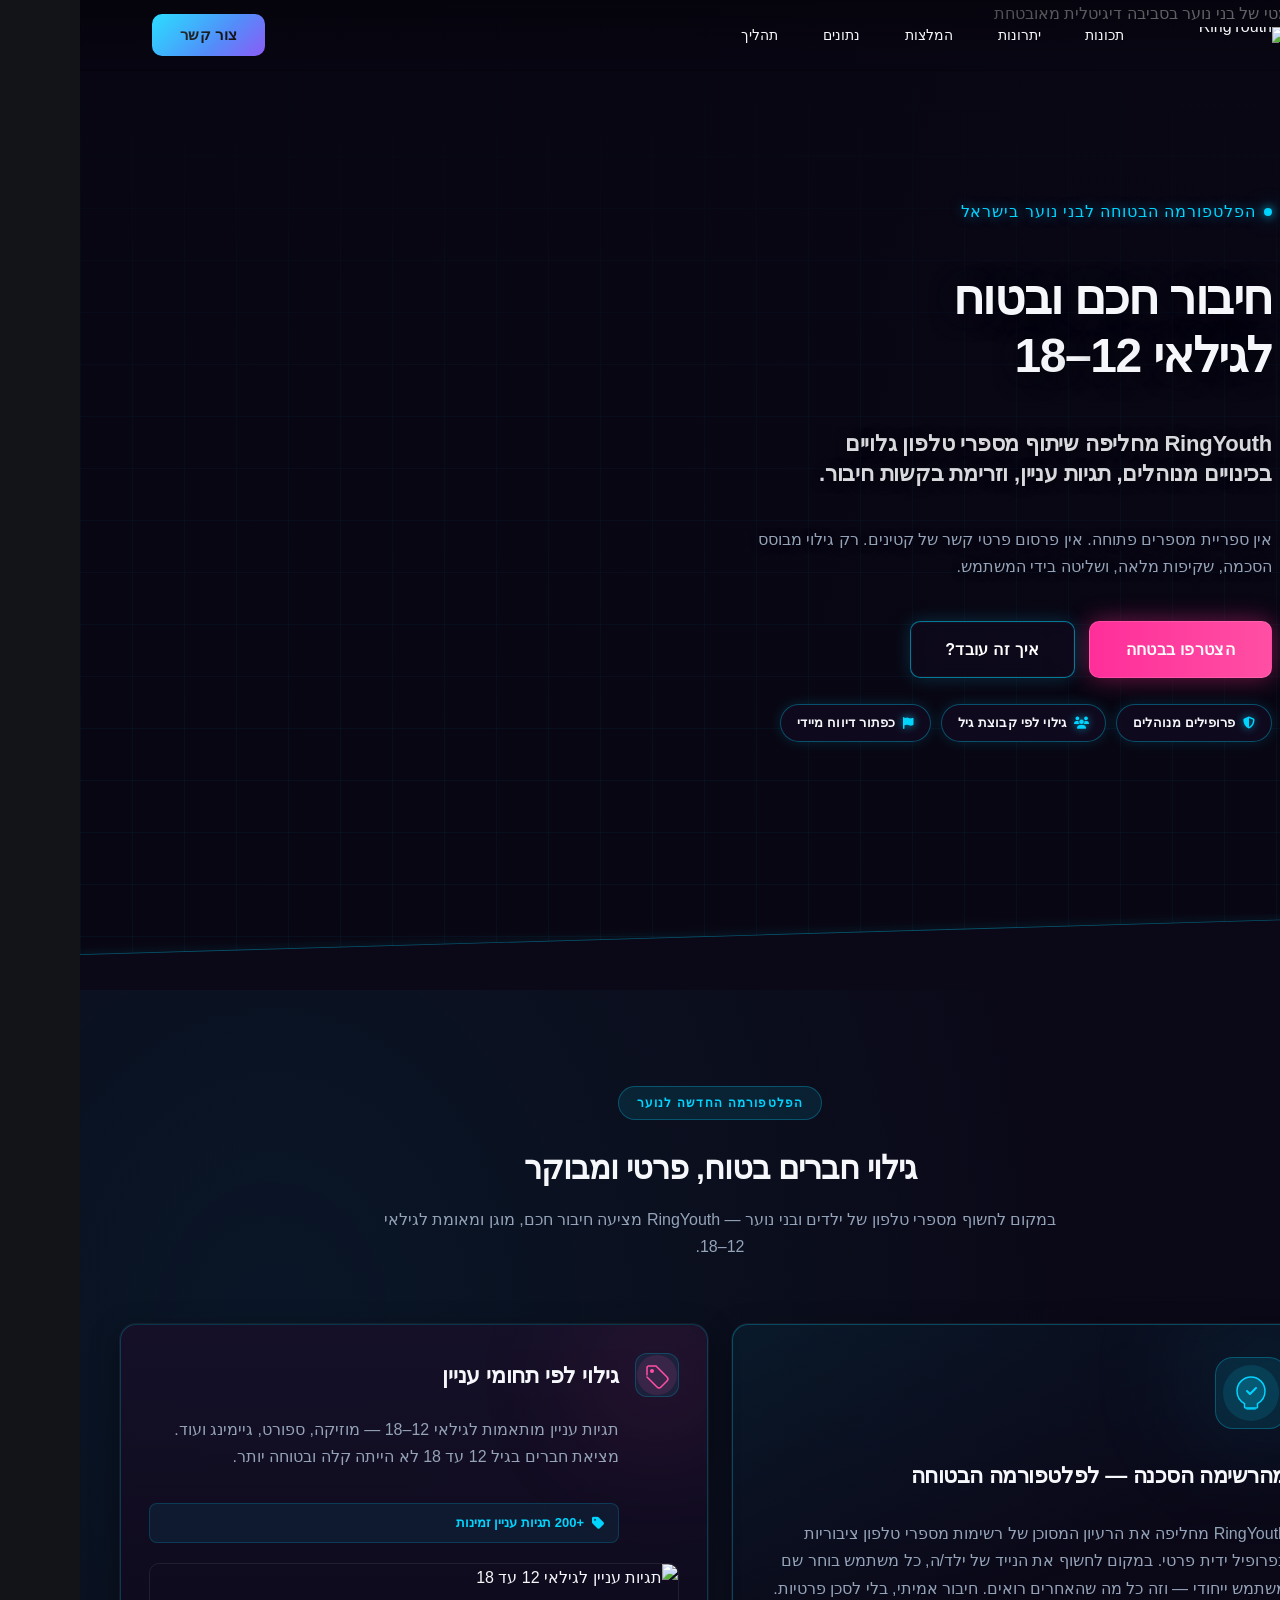
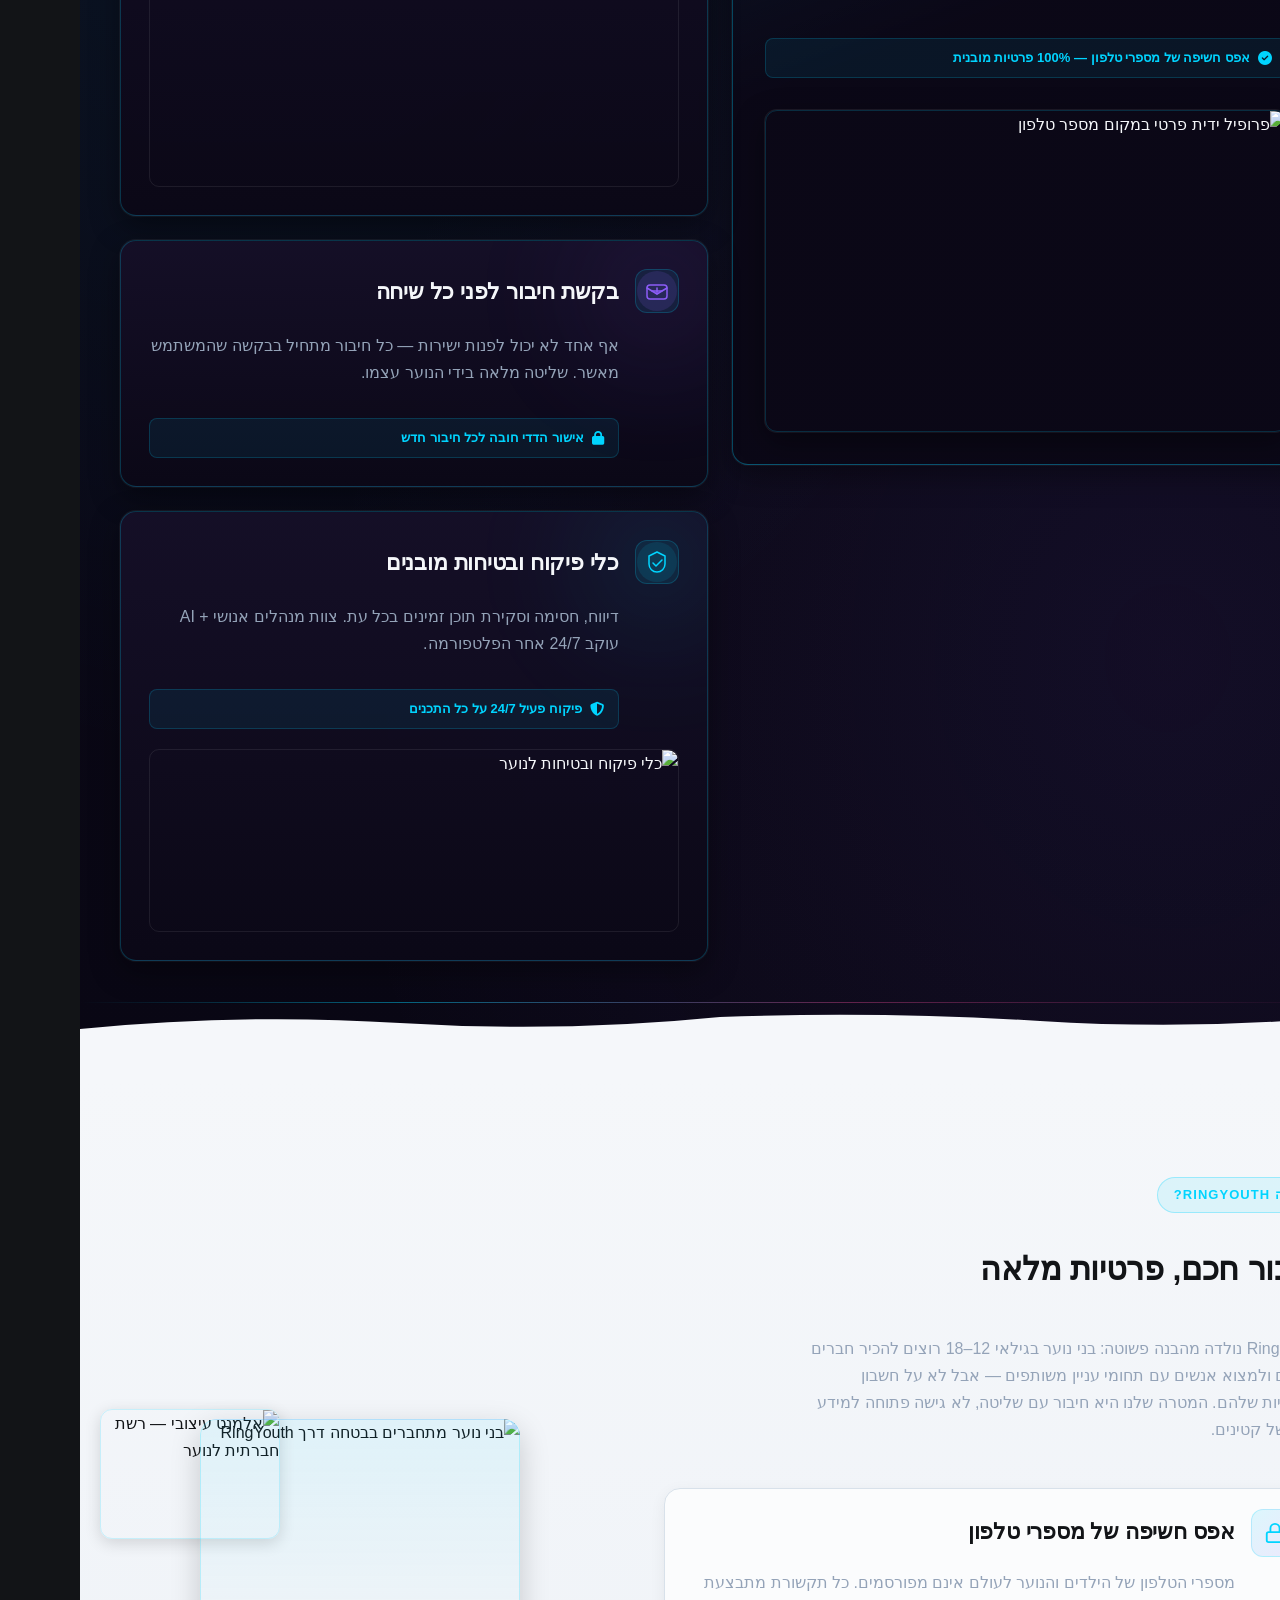
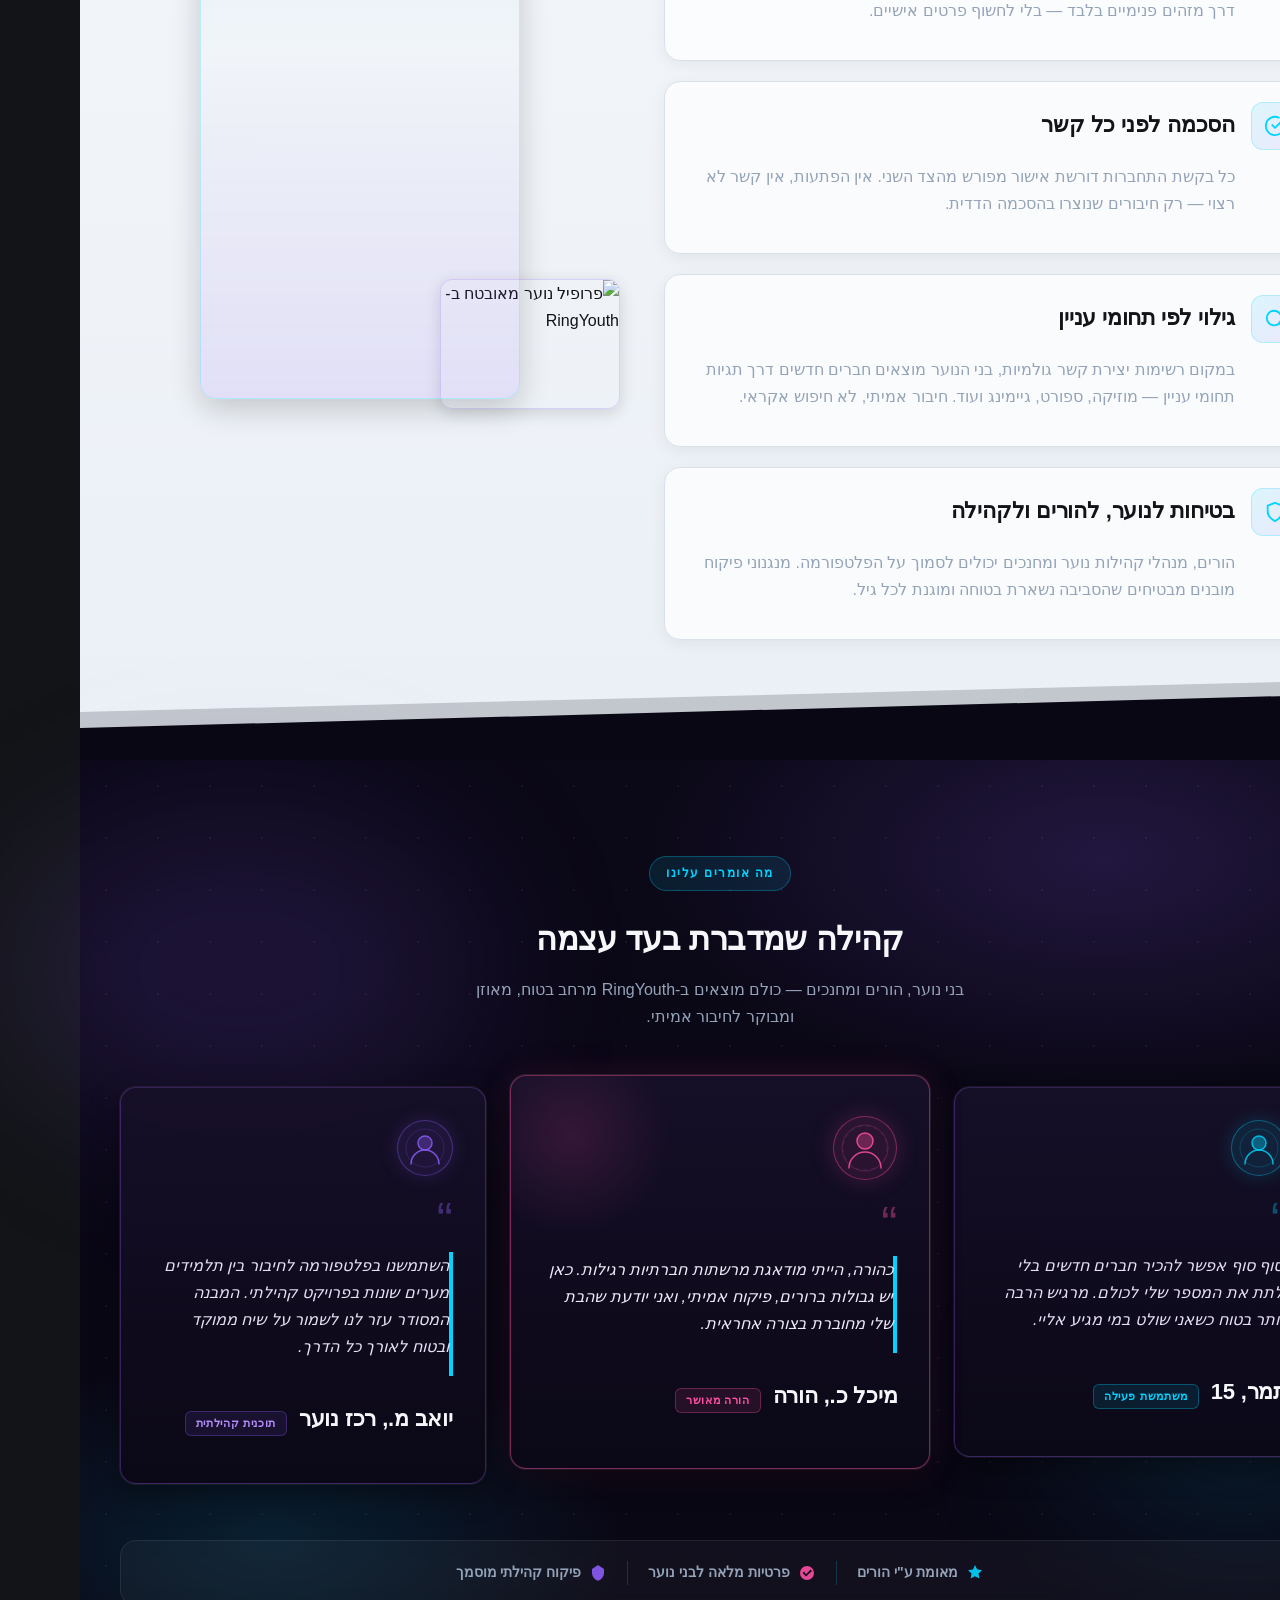
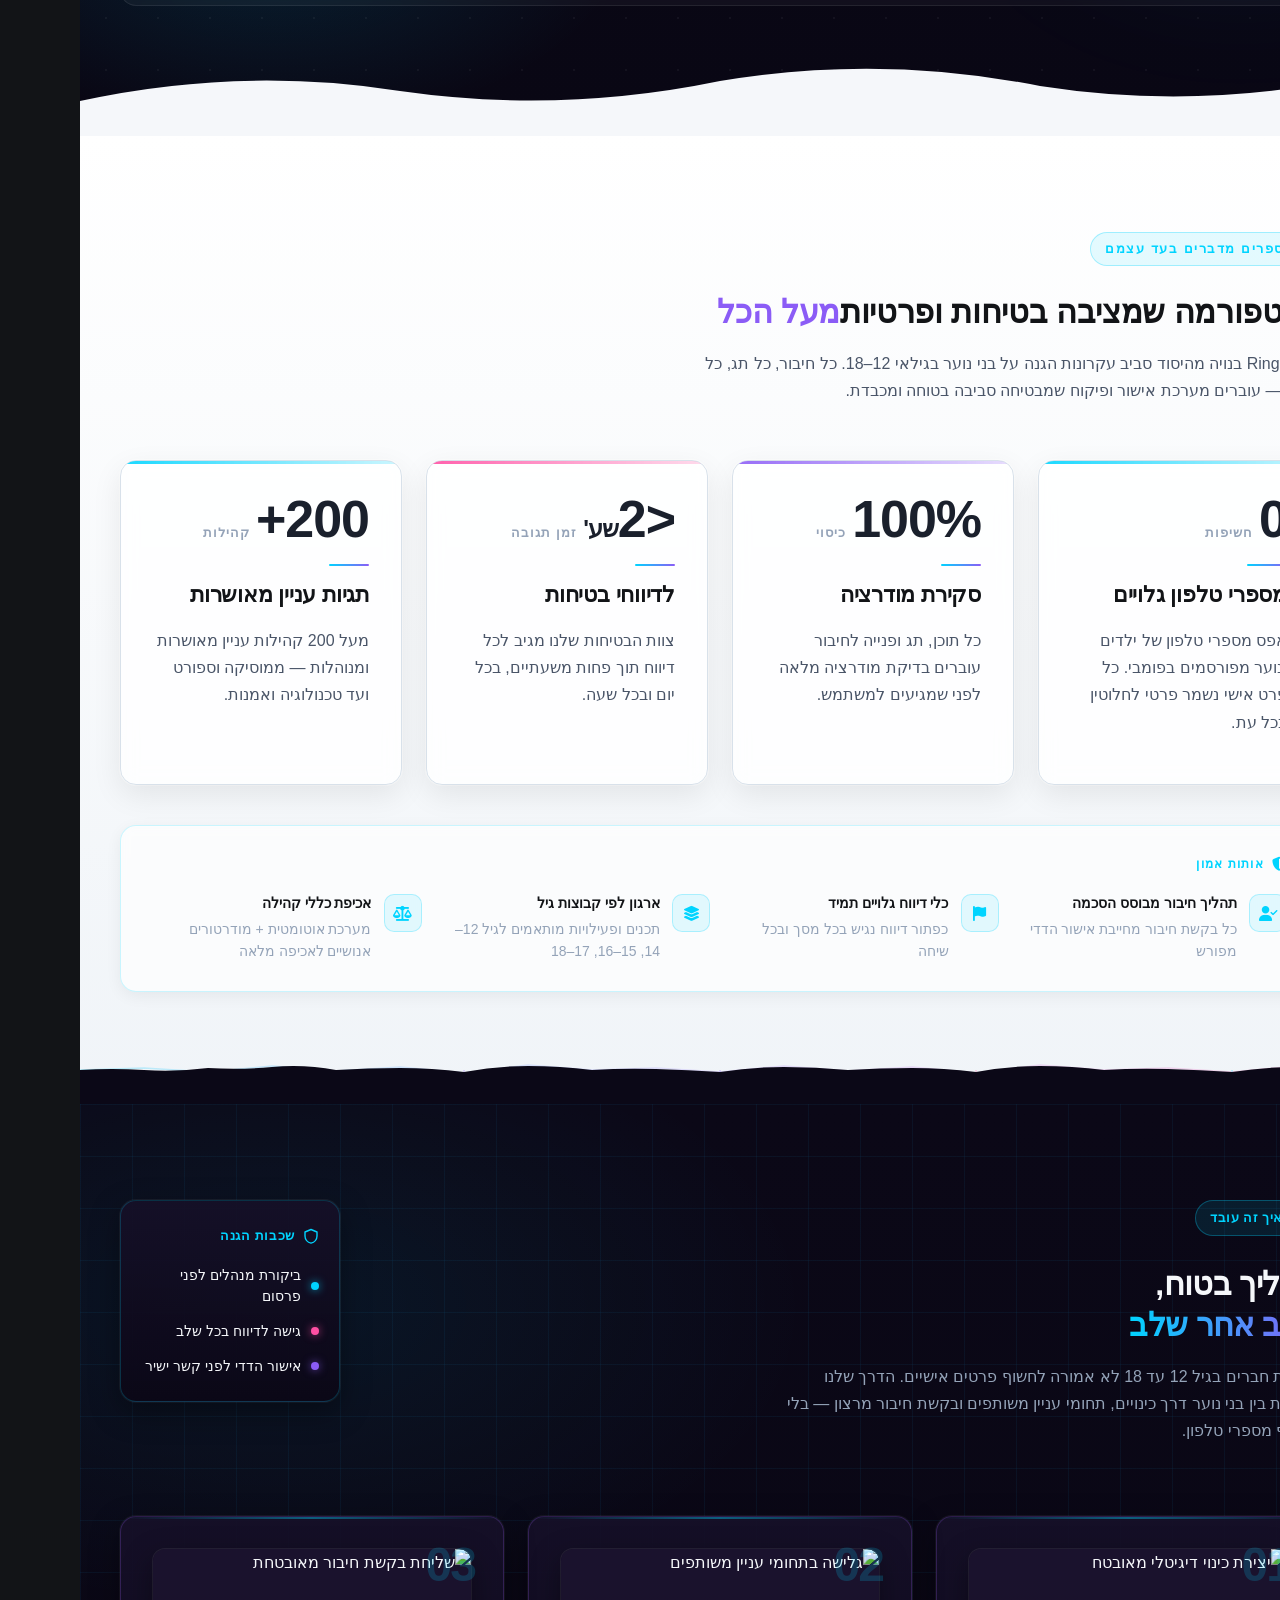
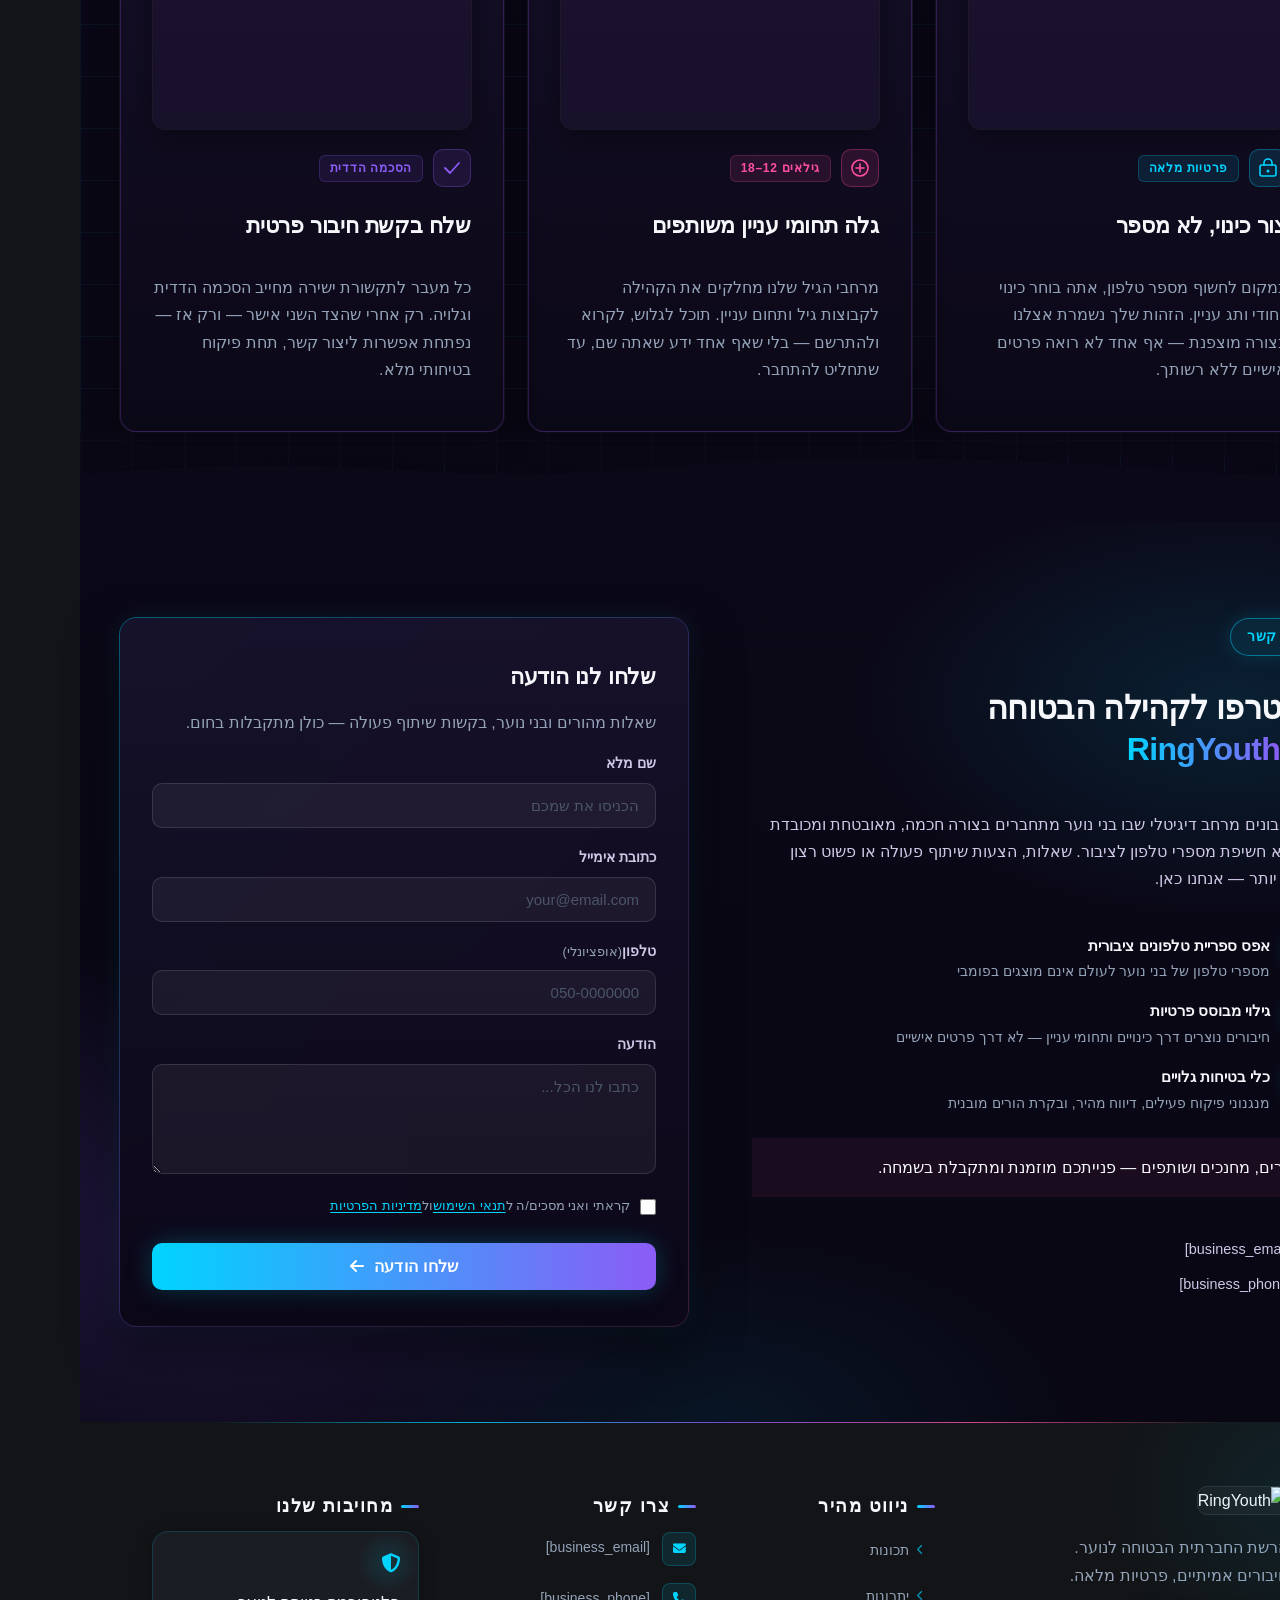
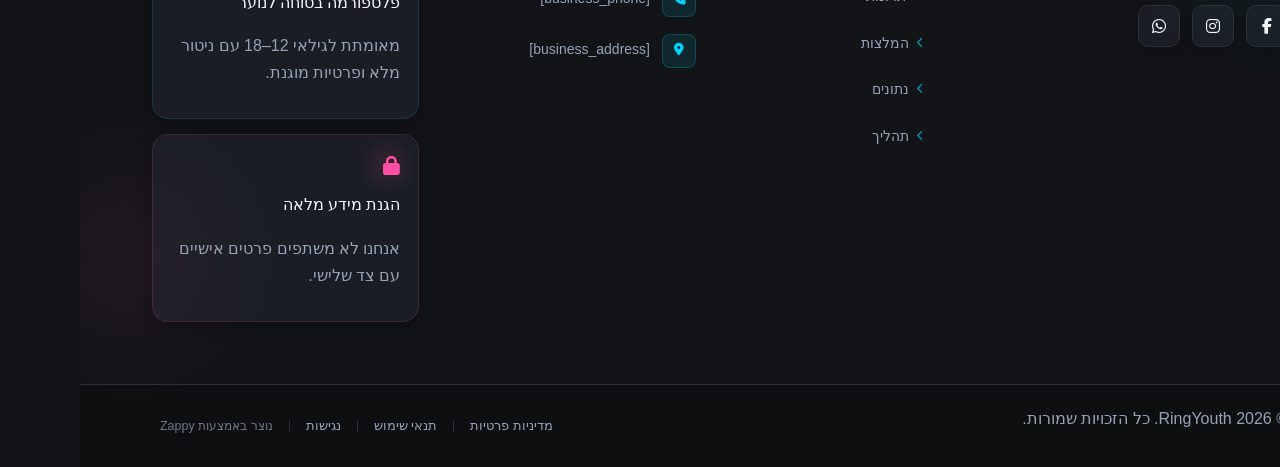
==== public/index.html @ 797d04e9 "Background sync: Progressive GitHub Sync" ====
<!doctype html><html dir="rtl" lang="he"><head><meta charset="UTF-8"><meta content="width=device-width,initial-scale=1" name="viewport"><meta content="index, follow" name="robots"><title>מספרי טלפון לבני נוער — RingYouth</title><meta content="A website intended to list or share phone numbers of children and teenagers aged 12-18. This type of service raises serious privacy and safety concerns regardin" name="description"><meta content="מספרי טלפון לבני נוער, מדריך טלפון לילדים ונוער ישראל, איך למצוא מספר טלפון של נוער, מציאת חברים בגיל 12 עד 18" name="keywords"><link href="/assets/favicon.ico" rel="icon" type="image/x-icon"><link href="/assets/favicon-16x16.png" rel="icon" type="image/png" sizes="16x16"><link href="/assets/favicon-32x32.png" rel="icon" type="image/png" sizes="32x32"><link href="/assets/favicon-48x48.png" rel="icon" type="image/png" sizes="48x48"><link href="/assets/favicon-192x192.png" rel="icon" type="image/png" sizes="192x192"><link href="/assets/favicon-512x512.png" rel="icon" type="image/png" sizes="512x512"><link href="/assets/apple-touch-icon.png" rel="apple-touch-icon"><script>!function(){"use strict";var t="dc1cea3d-219b-4611-b64d-7ca9a8ba3a64",e="https://api.zappy5.com/api/analytics/track",a=18e5,n=2592e6,o=!0,i=!0,r=!0;var s=function(){var e="zappy_visitor_"+t,a=null;try{if(a=localStorage.getItem(e)){var o=JSON.parse(a),i=Date.now();if(i-o.created<n)return o.lastSeen=i,localStorage.setItem(e,JSON.stringify(o)),o.id}}catch(t){console.warn("Zappy Analytics: LocalStorage not available")}var r="zv_"+Date.now()+"_"+Math.random().toString(36).substr(2,9);try{localStorage.setItem(e,JSON.stringify({id:r,created:Date.now(),lastSeen:Date.now()}))}catch(t){}return r}(),c=function(){var e="zappy_session_"+t,n=null;try{if(n=sessionStorage.getItem(e)){var o=JSON.parse(n),i=Date.now();if(i-o.timestamp<a)return o.timestamp=i,sessionStorage.setItem(e,JSON.stringify(o)),o.id}}catch(t){console.warn("Zappy Analytics: SessionStorage not available")}var r="zs_"+Date.now()+"_"+Math.random().toString(36).substr(2,9);try{sessionStorage.setItem(e,JSON.stringify({id:r,timestamp:Date.now()}))}catch(t){}return r}();function l(a,n){n=n||{};var o={website_id:t,event_type:a,page_path:window.location.pathname,referrer:document.referrer||"direct",visitor_id:s,session_id:c,metadata:n};if(navigator.sendBeacon){var i=new Blob([JSON.stringify(o)],{type:"application/json"});navigator.sendBeacon(e,i)}else fetch(e,{method:"POST",headers:{"Content-Type":"application/json"},body:JSON.stringify(o),keepalive:!0}).catch(function(t){console.warn("Zappy Analytics: Failed to track event",t)})}o&&l("pageview",{title:document.title,url:window.location.href}),i&&document.addEventListener("click",function(t){var e=t.target;if("BUTTON"===e.tagName||e.closest("button")){var a="BUTTON"===e.tagName?e:e.closest("button");l("click",{element:"button",text:a.textContent.trim().substring(0,100),id:a.id||null,class:a.className||null})}else if("A"===e.tagName||e.closest("a")){var n="A"===e.tagName?e:e.closest("a");l("navigation",{element:"link",text:n.textContent.trim().substring(0,100),href:n.href,external:n.hostname!==window.location.hostname})}},!0),r&&document.addEventListener("submit",function(t){var e=t.target;l("form_submit",{form_id:e.id||null,form_name:e.name||null,form_action:e.action||null,form_method:e.method||"GET"})},!0);var d=Date.now();window.addEventListener("beforeunload",function(){l("page_unload",{time_on_page:Math.floor((Date.now()-d)/1e3),page_path:window.location.pathname})}),window.zappyAnalytics={track:l,getVisitorId:function(){return s},getSessionId:function(){return c}}}()</script><meta content="מספרי טלפון לבני נוער — RingYouth" property="og:title"><meta content="A website intended to list or share phone numbers of children and teenagers aged 12-18. This type of service raises serious privacy and safety concerns regardin" property="og:description"><meta content="summary_large_image" name="twitter:card"><meta content="מספרי טלפון לבני נוער — RingYouth" name="twitter:title"><meta content="A website intended to list or share phone numbers of children and teenagers aged 12-18. This type of service raises serious privacy and safety concerns regardin" name="twitter:description"><meta content="website" property="og:type"><meta content="he_IL" property="og:locale"><link href="https://cdnjs.cloudflare.com/ajax/libs/font-awesome/6.4.0/css/all.min.css" rel="stylesheet"><link href="/assets/favicon.ico" rel="icon" type="image/x-icon"><link href="/assets/favicon-16x16.png" rel="icon" type="image/png" sizes="16x16"><link href="/assets/favicon-32x32.png" rel="icon" type="image/png" sizes="32x32"><link href="/assets/favicon-48x48.png" rel="icon" type="image/png" sizes="48x48"><link href="/assets/favicon-192x192.png" rel="icon" type="image/png" sizes="192x192"><link href="/assets/favicon-512x512.png" rel="icon" type="image/png" sizes="512x512"><link href="/assets/apple-touch-icon.png" rel="apple-touch-icon"><link href="https://cdn.jsdelivr.net/npm/vanilla-cookieconsent@3/dist/cookieconsent.css" rel="stylesheet"><script src="https://cdn.jsdelivr.net/npm/vanilla-cookieconsent@3/dist/cookieconsent.umd.js"></script><script src="https://cdn.jsdelivr.net/gh/mickidum/acc_toolbar/acctoolbar/acctoolbar.min.js"></script><link href="/styles.css" rel="stylesheet"><style id="zappy-dropdown-submenu-styles">#navMenu li:has(.sub-menu),.nav-menu li:has(.sub-menu),.navbar li:has(.sub-menu),nav li:has(.sub-menu){position:relative}#navMenu .sub-menu,.nav-menu .sub-menu,.navbar .sub-menu,nav .sub-menu{display:block!important;position:absolute!important;top:100%;left:0;min-width:220px;background:#fff;border-radius:8px;box-shadow:0 8px 25px rgba(0,0,0,.15);padding:8px 0;opacity:0;visibility:hidden;transform:translateY(10px);transition:all .3s ease;z-index:1000;list-style:none;pointer-events:none}#navMenu li:hover>.sub-menu,.nav-menu li:hover>.sub-menu,.navbar li:hover>.sub-menu,nav li:hover>.sub-menu{opacity:1!important;visibility:visible!important;transform:translateY(0)!important;pointer-events:auto!important}.sub-menu li{list-style:none;margin:0;padding:0}.sub-menu a{display:block!important;padding:10px 16px!important;color:var(--text-dark,#333)!important;font-weight:500;text-decoration:none;white-space:nowrap;transition:background-color .2s}.sub-menu .zappy-nav-child>a{padding-left:28px!important;font-size:.9em!important;opacity:.85!important}[dir=rtl] .sub-menu .zappy-nav-child>a,html[lang=ar] .sub-menu .zappy-nav-child>a,html[lang=he] .sub-menu .zappy-nav-child>a{padding-left:10px!important;padding-right:28px!important}.sub-menu .zappy-nav-parent>a{font-weight:600!important}.sub-menu a:hover{background-color:#f5f5f5}[dir=rtl] .nav-menu .sub-menu,[dir=rtl] .navbar .sub-menu,[dir=rtl] nav .sub-menu,html[lang=ar] .nav-menu .sub-menu,html[lang=ar] .navbar .sub-menu,html[lang=ar] nav .sub-menu,html[lang=he] .nav-menu .sub-menu,html[lang=he] .navbar .sub-menu,html[lang=he] nav .sub-menu{left:auto!important;right:0!important}.sub-menu:empty,.sub-menu:not(:has(li)):not(:has(> a)),.sub-menu:not(:has(li:not(.zappy-hidden-menu-item))):not(:has(> a)){display:none!important;opacity:0!important;visibility:hidden!important;pointer-events:none!important}li:has(.menu-group-title):hover>.sub-menu{opacity:1!important;visibility:visible!important;transform:translateY(0)!important;pointer-events:auto!important}#navMenu>li>.menu-group-title,.nav-menu>li>.menu-group-title{display:inline-block;padding:.5rem 1rem;cursor:default;user-select:none}@media (max-width:768px){#navMenu .sub-menu,.nav-menu .sub-menu,.navbar .sub-menu,nav .sub-menu{position:static!important;transform:none!important;box-shadow:none!important;background:0 0!important;max-height:0;overflow:hidden;opacity:0;visibility:hidden;transition:max-height .3s ease,opacity .3s ease;padding:0!important;border-radius:0!important}#navMenu .sub-menu.mobile-expanded,.nav-menu .sub-menu.mobile-expanded,.navbar .sub-menu.mobile-expanded{max-height:none!important;overflow-y:visible!important;opacity:1!important;visibility:visible!important;padding:8px 0 8px 16px!important}[dir=rtl] .sub-menu.mobile-expanded,html[lang=he] .sub-menu.mobile-expanded{padding:8px 16px 8px 0!important}#navMenu li:hover>.sub-menu,.nav-menu li:hover>.sub-menu,.navbar li:hover>.sub-menu,nav li:hover>.sub-menu{opacity:0;visibility:hidden;pointer-events:none}#navMenu li>.sub-menu.mobile-expanded,.nav-menu li>.sub-menu.mobile-expanded,.navbar li>.sub-menu.mobile-expanded,nav li>.sub-menu.mobile-expanded{opacity:1!important;visibility:visible!important;pointer-events:auto!important}#navMenu li:has(.sub-menu),.nav-menu li:has(.sub-menu),.navbar li:has(.sub-menu),nav li:has(.sub-menu){display:flex!important;flex-wrap:wrap!important;align-items:center!important;position:relative!important;min-height:44px!important}#navMenu li:has(.sub-menu)>a,.nav-menu li:has(.sub-menu)>a,.navbar li:has(.sub-menu)>a,nav li:has(.sub-menu)>a{flex:1!important;min-width:0!important}#navMenu li:has(.sub-menu)>.menu-group-title,.nav-menu li:has(.sub-menu)>.menu-group-title,.navbar li:has(.sub-menu)>.menu-group-title,nav li:has(.sub-menu)>.menu-group-title{flex:1!important;min-width:0!important;padding:0!important;line-height:inherit!important}#navMenu li:has(.sub-menu)>.sub-menu,.nav-menu li:has(.sub-menu)>.sub-menu,.navbar li:has(.sub-menu)>.sub-menu,nav li:has(.sub-menu)>.sub-menu{flex-basis:100%!important;width:100%!important}#navMenu li:has(.sub-menu)>a [class*=arrow],#navMenu li:has(.sub-menu)>a [class*=chevron],.nav-menu li:has(.sub-menu)>a .fa-angle-down,.nav-menu li:has(.sub-menu)>a .fa-chevron-down,.nav-menu li:has(.sub-menu)>a [class*=arrow],.nav-menu li:has(.sub-menu)>a [class*=chevron],nav li:has(.sub-menu)>a [class*=arrow],nav li:has(.sub-menu)>a [class*=chevron]{display:none!important;visibility:hidden!important}.mobile-submenu-toggle{display:flex!important;align-items:center!important;justify-content:center!important;width:44px!important;height:auto!important;background:0 0!important;border:none!important;cursor:pointer!important;color:var(--text-light)!important;position:static!important;flex-shrink:0!important;align-self:stretch!important;z-index:2!important;padding:0!important;margin:0!important}.mobile-submenu-toggle::after{content:''!important;width:0!important;height:0!important;border-left:6px solid transparent!important;border-right:6px solid transparent!important;border-top:7px solid currentColor!important;transition:transform .3s ease!important}.mobile-submenu-toggle.expanded::after{transform:rotate(180deg)!important}.sub-menu a{padding:10px 0!important;display:block!important;color:var(--text-light)!important;white-space:normal!important}.sub-menu .zappy-nav-child>a{padding-left:28px!important;font-size:.9em!important;opacity:.85!important}[dir=rtl] .sub-menu .zappy-nav-child>a,html[lang=ar] .sub-menu .zappy-nav-child>a,html[lang=he] .sub-menu .zappy-nav-child>a{padding-left:0!important;padding-right:28px!important}.sub-menu .zappy-nav-parent>a{font-weight:600!important}#navMenu.active,.nav-menu.active{max-width:100vw!important;overflow-x:hidden!important;box-sizing:border-box!important}.navbar .sub-menu li a,.zappy-products-dropdown .sub-menu a,nav.navbar .sub-menu li a{color:var(--text-light)!important}}@media (min-width:769px){.mobile-submenu-toggle{display:none!important}}</style><style id="mobile-lang-menu-deployed-css">@media (max-width:768px){.lang-switcher,.nav-container .lang-switcher,.nav-cta-container .lang-switcher,.nav-ecommerce-icons .lang-switcher,.nav-icons-left .lang-switcher,.navbar .lang-switcher,.navbar .nav-cta-container .lang-switcher{display:none!important}.mobile-lang-menu{width:100%;border-top:1px solid rgba(128,128,128,.2);padding:8px 0 0 0;margin-top:8px}.mobile-lang-toggle{display:flex!important;align-items:center;justify-content:space-between;width:100%;padding:12px 16px;background:0 0;border:none;cursor:pointer;font-size:15px;color:inherit;font-family:inherit}.mobile-lang-toggle::after{content:'';display:inline-block;width:8px;height:8px;border-right:2px solid currentColor;border-bottom:2px solid currentColor;transform:rotate(45deg);transition:transform .3s ease;margin-left:8px}.mobile-lang-toggle.expanded::after{transform:rotate(-135deg)}.mobile-lang-options{max-height:0;overflow:hidden;transition:max-height .3s ease}.mobile-lang-options.expanded{max-height:300px}.mobile-lang-option{display:flex!important;align-items:center;gap:10px;padding:10px 24px;text-decoration:none;color:inherit;font-size:14px;font-family:inherit}.mobile-lang-option:hover{background:rgba(128,128,128,.1)}.mobile-lang-option.active{font-weight:600;opacity:.7;pointer-events:none}.mobile-lang-option img{width:20px;height:20px;border-radius:50%}}@media (min-width:769px){.mobile-lang-menu{display:none!important}}</style><style id="zappy-widget-visibility">#mic-access-tool-box,#mic-access-tool-general-button,#mic-init-access-tool #mic-access-tool-box,#mic-init-access-tool #mic-access-tool-general-button,#mic-init-access-tool .mic-access-tool-general-button,._access-icon,._access-menu,.mic-access-tool-box,.mic-access-tool-general-button,div[id*=mic-access-tool-box]{display:none!important;visibility:hidden!important;opacity:0!important;pointer-events:none!important}</style></head><body><nav class="navbar" dir="rtl"><button class="mobile-toggle" aria-label="Menu" id="mobileToggle"><svg viewBox="0 0 24 24" fill="none" height="24" width="24" class="hamburger-icon"><path d="M3 12h18M3 6h18M3 18h18" stroke="currentColor" stroke-width="2" stroke-linecap="round"></path></svg><svg viewBox="0 0 24 24" fill="none" height="24" width="24" class="close-icon" style="display:none"><path d="M18 6L6 18M6 6l12 12" stroke="currentColor" stroke-width="2" stroke-linecap="round"></path></svg></button><button class="phone-header-btn" aria-label="Call" data-phone=""><svg viewBox="0 0 24 24" fill="currentColor" height="20" width="20"><path d="M22 16.92v3a2 2 0 0 1-2.18 2 19.79 19.79 0 0 1-8.63-3.07 19.5 19.5 0 0 1-6-6 19.79 19.79 0 0 1-3.07-8.67A2 2 0 0 1 4.11 2h3a2 2 0 0 1 2 1.72 12.84 12.84 0 0 0 .7 2.81 2 2 0 0 1-.45 2.11L8.09 9.91a16 16 0 0 0 6 6l1.27-1.27a2 2 0 0 1 2.11-.45 12.84 12.84 0 0 0 2.81.7A2 2 0 0 1 22 16.92z"></path></svg></button><div class="nav-container"><div class="nav-right-group"><div class="nav-brand"><a href="/" class="logo-link"><img alt="RingYouth" src="/assets/business-logo.webp" class="logo"></a></div><ul class="nav-menu" id="navMenu"><li><a href="#features">תכונות</a></li><li><a href="#benefits">יתרונות</a></li><li><a href="#testimonials">המלצות</a></li><li><a href="#stats">נתונים</a></li><li><a href="#process">תהליך</a></li></ul></div><div class="nav-cta-container"><a href="#contact" class="nav-cta-btn">צור קשר</a></div></div></nav><script>window.addEventListener("load",function(){const e=document.querySelector(".navbar, nav, header");if(!e)return void console.log("[Navbar] Navbar element not found");let t=document.getElementById("mobileToggle")||document.querySelector(".mobile-toggle")||document.querySelector(".hamburger")||document.querySelector(".hamburger-menu")||document.querySelector(".menu-toggle")||document.querySelector(".burger-menu")||document.querySelector('[aria-label="Menu"]')||document.querySelector('[aria-label="תפריט"]');const o=document.querySelector(".phone-header-btn"),n=window.getComputedStyle(e);let r=n.backgroundColor;if(console.log("[Navbar] Initial navbar background:",r),"transparent"===r||"rgba(0, 0, 0, 0)"===r||r.startsWith("rgba")&&r.includes(", 0)")){const e=n.backgroundImage;if(e&&"none"!==e)console.log("[Navbar] Navbar has background image/gradient, using dark text"),r="rgb(240, 240, 240)";else{const e=window.getComputedStyle(document.body).backgroundColor;console.log("[Navbar] Navbar transparent, using body background:",e),r=e}}const i=r.match(/\d+/g);if(i&&i.length>=3){const e=(.299*parseInt(i[0])+.587*parseInt(i[1])+.114*parseInt(i[2]))/255;console.log("[Navbar] Mobile button colors preserved from Claude CSS (luminance:",e.toFixed(2)+")");const n=document.createElement("style");n.id="zappy-mobile-nav-fix";document.documentElement.lang;document.documentElement.dir,n.textContent='\n        /* Hide mobile buttons on desktop, show only on mobile */\n        @media (min-width: 769px) {\n          .mobile-toggle,\n          .phone-header-btn {\n            display: none !important;\n          }\n        }\n        \n        /* Show and position mobile buttons correctly on mobile */\n        @media (max-width: 768px) {\n          .mobile-toggle,\n          .phone-header-btn {\n            position: absolute !important;\n            top: 50% !important;\n            transform: translateY(-50%) !important;\n            z-index: 1001 !important;\n            display: flex !important;\n            align-items: center !important;\n            justify-content: center !important;\n            width: 36px !important;\n            height: 36px !important;\n            border-radius: 50% !important;\n            border: none !important;\n            cursor: pointer !important;\n            padding: 6px !important;\n            background: none !important;\n            color: var(--nav-text, var(--text-light)) !important;\n          }\n          \n          /* LTR positioning (default): hamburger LEFT, phone RIGHT */\n          html:not([dir="rtl"]):not([lang="he"]):not([lang="ar"]) .mobile-toggle,\n          html[dir="ltr"] .mobile-toggle {\n            left: 12px !important;\n            right: auto !important;\n          }\n          html:not([dir="rtl"]):not([lang="he"]):not([lang="ar"]) .phone-header-btn,\n          html[dir="ltr"] .phone-header-btn {\n            right: 12px !important;\n            left: auto !important;\n          }\n          \n          /* RTL positioning: hamburger RIGHT, phone LEFT */\n          html[dir="rtl"] .mobile-toggle,\n          html[lang="he"] .mobile-toggle,\n          html[lang="ar"] .mobile-toggle {\n            right: 12px !important;\n            left: auto !important;\n          }\n          html[dir="rtl"] .phone-header-btn,\n          html[lang="he"] .phone-header-btn,\n          html[lang="ar"] .phone-header-btn {\n            left: 12px !important;\n            right: auto !important;\n          }\n          \n          /* CRITICAL: Ensure nav-container has min-height on mobile */\n          /* All children are positioned absolutely/fixed on mobile, so height:auto collapses to 0 */\n          .nav-container {\n            min-height: 70px !important;\n            position: relative !important;\n          }\n          \n          /* Ensure SVG icons are properly sized and inherit color */\n          .mobile-toggle svg,\n          .phone-header-btn svg {\n            width: 24px !important;\n            height: 24px !important;\n            /* Don\'t force display - let JavaScript control hamburger/close toggle */\n          }\n          \n          /* Reset nav-cta-container on mobile - remove desktop box-shadow/padding */\n          /* that creates a visible ghost box when CTA button is hidden */\n          .nav-cta-container {\n            box-shadow: none !important;\n            padding: 0 !important;\n          }\n          \n          /* Hide nav-cta-container entirely on mobile when there\'s no lang-switcher */\n          /* (only the CTA button is inside, and it\'s hidden on mobile) */\n          .nav-cta-container:not(:has(.lang-switcher)) {\n            display: none !important;\n          }\n          \n          /* CRITICAL: Prevent hero image fade gradient from bleeding over headline text */\n          /* The .image-fade-gradient has bottom: -30px (extends below parent) */\n          /* On mobile stacked layout, this overlaps the h1 text below the image */\n          .hero-image-column {\n            overflow: hidden !important;\n          }\n          .image-fade-gradient {\n            bottom: 0 !important;\n          }\n          \n          /* Hide desktop language switcher on mobile - hamburger menu handles it */\n          /* High specificity to override stored CSS */\n          .lang-switcher,\n          .nav-cta-container .lang-switcher,\n          .nav-container .lang-switcher,\n          .navbar .lang-switcher,\n          .navbar .nav-cta-container .lang-switcher {\n            display: none !important;\n          }\n        }\n      ';const r=document.getElementById("zappy-mobile-nav-fix");r&&r.remove(),document.head.appendChild(n),console.log("[Navbar] Critical CSS injected for mobile nav positioning");const l=window.innerWidth<=768;if(t){const e=t.querySelector(".hamburger-icon"),o=t.querySelector(".close-icon");e&&(e.style.setProperty("width","24px","important"),e.style.setProperty("height","24px","important"),e.style.setProperty("display","block","important")),o&&(o.style.setProperty("width","24px","important"),o.style.setProperty("height","24px","important"),o.style.setProperty("display","none","important")),l?(t.style.setProperty("position","absolute","important"),t.style.setProperty("top","50%","important"),t.style.setProperty("transform","translateY(-50%)","important"),t.style.setProperty("z-index","1001","important"),t.style.removeProperty("left"),t.style.removeProperty("right"),console.log("[Navbar] Mobile toggle positioning applied (mobile viewport)")):(t.style.removeProperty("position"),t.style.removeProperty("top"),t.style.removeProperty("transform"),t.style.removeProperty("z-index"),t.style.removeProperty("left"),t.style.removeProperty("right"),console.log("[Navbar] Desktop viewport - cleared mobile toggle inline positioning"))}if(o){const e=o.querySelector("svg");e&&(e.style.width="24px",e.style.height="24px",e.setAttribute("width","24"),e.setAttribute("height","24")),l?(o.style.setProperty("position","absolute","important"),o.style.setProperty("top","50%","important"),o.style.setProperty("transform","translateY(-50%)","important"),o.style.setProperty("z-index","1001","important"),o.style.removeProperty("left"),o.style.removeProperty("right"),console.log("[Navbar] Phone button positioning applied (mobile viewport)")):(o.style.removeProperty("position"),o.style.removeProperty("top"),o.style.removeProperty("transform"),o.style.removeProperty("z-index"),o.style.removeProperty("left"),o.style.removeProperty("right"),console.log("[Navbar] Desktop viewport - cleared phone button inline positioning"))}}else console.log("[Navbar] Could not parse background color:",r);t=document.getElementById("mobileToggle")||document.querySelector(".mobile-toggle")||document.querySelector(".hamburger")||document.querySelector(".hamburger-menu")||document.querySelector(".menu-toggle")||document.querySelector(".burger-menu")||document.querySelector('[aria-label="Menu"]')||document.querySelector('[aria-label="תפריט"]');const l=document.getElementById("navMenu")||document.querySelector(".nav-menu")||document.querySelector(".nav-links")||document.querySelector("nav ul:not(.submenu)");if(!t||!l)return void console.log("[Navbar] Mobile toggle or menu not found:",{toggle:!!t,menu:!!l});l.id||(l.id="navMenu"),console.log("[Navbar] Initializing mobile menu...");const a=t.cloneNode(!0);t.parentNode.replaceChild(a,t),a.addEventListener("click",function(e){e.preventDefault(),e.stopPropagation();const t=this.querySelector(".hamburger-icon"),o=this.querySelector(".close-icon");l.classList.contains("active")?(l.classList.remove("active"),t&&t.style.setProperty("display","block","important"),o&&o.style.setProperty("display","none","important"),document.body.style.overflow="",console.log("[Navbar] Menu closed")):(l.classList.add("active"),t&&t.style.setProperty("display","none","important"),o&&o.style.setProperty("display","block","important"),document.body.style.overflow="hidden",console.log("[Navbar] Menu opened"))}),l.querySelectorAll("a").forEach(function(e){e.addEventListener("click",function(){if("#"===this.getAttribute("href"))return;const e=a.querySelector(".hamburger-icon"),t=a.querySelector(".close-icon");l.classList.remove("active"),e&&e.style.setProperty("display","block","important"),t&&t.style.setProperty("display","none","important"),document.body.style.overflow="",console.log("[Navbar] Menu closed (link clicked)")})});var s=l.querySelectorAll(".dropdown-toggle");s.forEach(function(e){e.addEventListener("click",function(e){e.preventDefault(),e.stopPropagation();var t=this.closest(".nav-dropdown");t&&(t.parentNode.querySelectorAll(".nav-dropdown.open").forEach(function(e){e!==t&&e.classList.remove("open")}),t.classList.toggle("open"),console.log("[Navbar] Dropdown toggled:",t.classList.contains("open")?"open":"closed"))})}),document.addEventListener("click",function(e){e.target.closest(".nav-dropdown")||document.querySelectorAll(".nav-dropdown.open").forEach(function(e){e.classList.remove("open")})}),console.log("[Navbar] Dropdown handlers initialized for "+s.length+" dropdowns"),o&&o.addEventListener("click",function(){const e=document.querySelectorAll('a[href^="tel:"]'),t=e.length>0?e[0].getAttribute("href").replace("tel:",""):"[business_phone]";window.location.href="tel:"+t,console.log("[Navbar] Phone button clicked")}),console.log("[Navbar] Mobile menu initialized successfully");const p=function(){const e=document.querySelector(".whatsapp-float");e&&(window.innerWidth>=769?(e.style.setProperty("display","none","important"),e.style.setProperty("visibility","hidden","important"),e.style.setProperty("opacity","0","important"),e.style.setProperty("pointer-events","none","important"),console.log("[WhatsApp] Button hidden on desktop")):(e.style.removeProperty("display"),e.style.removeProperty("visibility"),e.style.removeProperty("opacity"),e.style.removeProperty("pointer-events"),console.log("[WhatsApp] Button visible on mobile")))};let c;p(),window.addEventListener("resize",function(){clearTimeout(c),c=setTimeout(p,100)})})</script><main><section class="index-hero-section" data-layout-spec="בית-hero" dir="rtl" data-hero-type="fullscreen-scrim"><div class="index-hero-bg-wrapper"><img alt="רקע קינמטי של בני נוער בסביבה דיגיטלית מאובטחת" src="/assets/site-index-hero-image-1.webp" data-context="Cinematic dark-tech hero background for a youth social network app. Abstract silhouettes of teenagers aged 12-18 are embedded in a deep graphite near-black atmosphere. Electric cyan (#00D4FF) and hot pink (#FF4FA3) neon glow accents radiate from behind the silhouettes. Subtle neon grid lines run across the background. Blurred gradient atmosphere with purple-to-dark transitions. Premium, safe, futuristic mood. No faces visible — only stylized glowing outlines and shapes. 16:9 cinematic wide format." data-placeholder="index-hero-image-1" height="810" width="1440" class="index-hero-bg-img" data-hero-bg="true"></div><div class="index-hero-scrim" aria-hidden="true"></div><div class="index-hero-grid-overlay" aria-hidden="true"></div><div class="index-hero-content-wrapper"><div class="index-hero-content"><p class="index-hero-trust-line"><span class="index-hero-trust-dot" aria-hidden="true"></span>הפלטפורמה הבטוחה לבני נוער בישראל</p><h1 class="index-hero-h1">חיבור חכם ובטוח<br>לגילאי 12–18</h1><h3 class="index-hero-h3">RingYouth מחליפה שיתוף מספרי טלפון גלויים<br class="index-hero-br-desktop">בכינויים מנוהלים, תגיות עניין, וזרימת בקשות חיבור.</h3><p class="index-hero-body">אין ספריית מספרים פתוחה. אין פרסום פרטי קשר של קטינים. רק גילוי מבוסס הסכמה, שקיפות מלאה, ושליטה בידי המשתמש.</p><div class="index-hero-cta-row"><a href="/join" class="index-hero-btn-primary">הצטרפו בבטחה</a><a href="/how-it-works" class="index-hero-btn-secondary">איך זה עובד?</a></div><div class="index-hero-badges-row"><span class="index-hero-badge"><i class="fa-solid fa-shield-halved" aria-hidden="true"></i>פרופילים מנוהלים</span><span class="index-hero-badge"><i class="fa-solid fa-users" aria-hidden="true"></i>גילוי לפי קבוצת גיל</span><span class="index-hero-badge"><i class="fa-solid fa-flag" aria-hidden="true"></i>כפתור דיווח מיידי</span></div></div></div><div class="index-hero-divider-wrapper"><svg viewBox="0 0 1440 90" xmlns="http://www.w3.org/2000/svg" aria-hidden="true" data-no-icon-edit="true" preserveAspectRatio="none"><defs><filter id="index-hero-glow"><feGaussianBlur result="blur" stdDeviation="4"></feGaussianBlur><feComposite in="SourceGraphic" in2="blur" operator="over"></feComposite></filter></defs><line stroke="rgba(0,212,255,0.35)" stroke-width="1.5" x1="0" x2="1440" y1="55" y2="18" filter="url(#index-hero-glow)"></line><path d="M0,90 L0,55 L1440,18 L1440,90 Z" fill="#0B0817"></path></svg></div></section><section class="index-features-section" data-layout-spec="בית-features" dir="rtl"><div class="index-features-container"><div class="index-features-intro"><span class="index-features-eyebrow">הפלטפורמה החדשה לנוער</span><h2 class="index-features-heading">גילוי חברים בטוח, פרטי ומבוקר</h2><p class="index-features-subtext">במקום לחשוף מספרי טלפון של ילדים ובני נוער — RingYouth מציעה חיבור חכם, מוגן ומאומת לגילאי 12–18.</p></div><div class="index-features-grid"><article class="index-feature-card index-feature-card--hero"><div class="index-feature-card-glow index-feature-card-glow--cyan"></div><div class="index-feature-card-inner"><div class="index-feature-icon-wrap index-feature-icon-wrap--large"><svg viewBox="0 0 56 56" fill="none" height="56" width="56" data-element-type="icon" data-icon-type="svg" xmlns="http://www.w3.org/2000/svg" aria-hidden="true"><circle cx="28" cy="28" r="28" fill="rgba(0,212,255,0.12)"></circle><path d="M28 12C20.268 12 14 18.268 14 26C14 31.418 17.02 36.12 21.5 38.64V42C21.5 42.552 21.948 43 22.5 43H33.5C34.052 43 34.5 42.552 34.5 42V38.64C38.98 36.12 42 31.418 42 26C42 18.268 35.732 12 28 12Z" fill="rgba(0,212,255,0.18)" stroke="#00D4FF" stroke-width="1.5"></path><path d="M24 26L27 29L33 23" stroke="#00D4FF" stroke-width="2" stroke-linecap="round" stroke-linejoin="round"></path><rect height="2" rx="1" width="10" x="23" y="43" fill="#00D4FF" opacity="0.6"></rect></svg></div><div class="index-feature-content"><h3 class="index-feature-title">מהרשימה הסכנה — לפלטפורמה הבטוחה</h3><p class="index-feature-desc">RingYouth מחליפה את הרעיון המסוכן של רשימות מספרי טלפון ציבוריות בפרופיל ידית פרטי. במקום לחשוף את הנייד של ילד/ה, כל משתמש בוחר שם משתמש ייחודי — וזה כל מה שהאחרים רואים. חיבור אמיתי, בלי לסכן פרטיות.</p><div class="index-feature-proof"><i class="fa-solid fa-circle-check" aria-hidden="true"></i><span>אפס חשיפה של מספרי טלפון — 100% פרטיות מובנית</span></div></div><div class="index-feature-image-wrap"><img alt="פרופיל ידית פרטי במקום מספר טלפון" src="/assets/site-index-features-image-1.webp" data-context="A sleek dark-themed mobile app interface showing a youth profile with a username handle instead of a phone number, glowing cyan accents, privacy shield icons, for a youth social discovery platform ages 12-18" data-placeholder="index-features-image-1" height="320" width="520"></div></div></article><div class="index-features-stack"><article class="index-feature-card index-feature-card--small"><div class="index-feature-card-glow index-feature-card-glow--pink"></div><div class="index-feature-card-row"><div class="index-feature-icon-wrap"><svg viewBox="0 0 40 40" fill="none" height="40" width="40" data-element-type="icon" data-icon-type="svg" xmlns="http://www.w3.org/2000/svg" aria-hidden="true"><circle cx="20" cy="20" r="20" fill="rgba(255,79,163,0.12)"></circle><path d="M10 20L10 13C10 11.895 10.895 11 12 11L19 11L30 22C31.105 23.105 31.105 24.895 30 26L24 32C22.895 33.105 21.105 33.105 20 32L10 22" stroke="#FF4FA3" stroke-width="1.5" stroke-linecap="round"></path><circle cx="15" cy="16" r="2" fill="#FF4FA3"></circle></svg></div><div class="index-feature-card-body"><h3 class="index-feature-title">גילוי לפי תחומי עניין</h3><p class="index-feature-desc">תגיות עניין מותאמות לגילאי 12–18 — מוזיקה, ספורט, גיימינג ועוד. מציאת חברים בגיל 12 עד 18 לא הייתה קלה ובטוחה יותר.</p><div class="index-feature-proof"><i class="fa-solid fa-tag" aria-hidden="true"></i><span>+200 תגיות עניין זמינות</span></div></div></div><div class="index-feature-img-small"><img alt="תגיות עניין לגילאי 12 עד 18" src="/assets/site-index-features-image-2.webp" data-context="Colorful interest tag stickers floating on a dark background, showing youth hobby tags like music, gaming, sports, art in Hebrew and English, glowing neon pink and cyan, for a youth social app" data-placeholder="index-features-image-2" height="160" width="380"></div></article><article class="index-feature-card index-feature-card--small"><div class="index-feature-card-glow index-feature-card-glow--violet"></div><div class="index-feature-card-row"><div class="index-feature-icon-wrap"><svg viewBox="0 0 40 40" fill="none" height="40" width="40" data-element-type="icon" data-icon-type="svg" xmlns="http://www.w3.org/2000/svg" aria-hidden="true"><circle cx="20" cy="20" r="20" fill="rgba(139,92,246,0.14)"></circle><rect height="14" rx="3" width="20" x="10" y="14" stroke="#8B5CF6" stroke-width="1.5"></rect><path d="M15 20H25M20 17V23" stroke="#8B5CF6" stroke-width="1.5" stroke-linecap="round"></path><path d="M10 17L20 23L30 17" stroke="#8B5CF6" stroke-width="1.5" stroke-linecap="round" stroke-linejoin="round"></path></svg></div><div class="index-feature-card-body"><h3 class="index-feature-title">בקשת חיבור לפני כל שיחה</h3><p class="index-feature-desc">אף אחד לא יכול לפנות ישירות — כל חיבור מתחיל בבקשה שהמשתמש מאשר. שליטה מלאה בידי הנוער עצמו.</p><div class="index-feature-proof"><i class="fa-solid fa-lock" aria-hidden="true"></i><span>אישור הדדי חובה לכל חיבור חדש</span></div></div></div></article><article class="index-feature-card index-feature-card--small"><div class="index-feature-card-glow index-feature-card-glow--cyan"></div><div class="index-feature-card-row"><div class="index-feature-icon-wrap"><svg viewBox="0 0 40 40" fill="none" height="40" width="40" data-element-type="icon" data-icon-type="svg" xmlns="http://www.w3.org/2000/svg" aria-hidden="true"><circle cx="20" cy="20" r="20" fill="rgba(0,212,255,0.10)"></circle><path d="M20 10L28 14V22C28 26.418 24.418 30 20 30C15.582 30 12 26.418 12 22V14L20 10Z" stroke="#00D4FF" stroke-width="1.5" stroke-linejoin="round"></path><path d="M16 21L19 24L25 18" stroke="#00D4FF" stroke-width="1.5" stroke-linecap="round" stroke-linejoin="round"></path></svg></div><div class="index-feature-card-body"><h3 class="index-feature-title">כלי פיקוח ובטיחות מובנים</h3><p class="index-feature-desc">דיווח, חסימה וסקירת תוכן זמינים בכל עת. צוות מנהלים אנושי + AI עוקב 24/7 אחר הפלטפורמה.</p><div class="index-feature-proof"><i class="fa-solid fa-shield-halved" aria-hidden="true"></i><span>פיקוח פעיל 24/7 על כל התכנים</span></div></div></div><div class="index-feature-img-small"><img alt="כלי פיקוח ובטיחות לנוער" src="/assets/site-index-features-image-3.webp" data-context="Dark UI screenshot showing moderation tools: report button, block user, content review panel with glowing cyan accents, for a youth safety platform ages 12-18" data-placeholder="index-features-image-3" height="130" width="380"></div></article></div></div></div><div class="index-features-divider-wrapper" aria-hidden="true"><div class="index-features-luminous-rule"></div><svg viewBox="0 0 1200 80" xmlns="http://www.w3.org/2000/svg" aria-hidden="true" data-no-icon-edit="true" preserveAspectRatio="none"><defs><linearGradient id="featDivGrad" x1="0" x2="0" y1="0" y2="1"><stop offset="0%" stop-color="rgba(0,212,255,0.0)"></stop><stop offset="100%" stop-color="#F5F7FA"></stop></linearGradient></defs><path d="M0,80 L0,28 Q150,12 300,22 T600,16 Q750,10 900,20 T1200,14 L1200,80 Z" fill="var(--bg-light)"></path></svg></div></section><section class="index-benefits-section" data-layout-spec="בית-benefits" dir="rtl"><div class="index-benefits-container"><div class="index-benefits-content"><div class="index-benefits-badge"><span>למה RingYouth?</span></div><h2 class="index-benefits-heading">חיבור חכם, פרטיות מלאה</h2><p class="index-benefits-intro">RingYouth נולדה מהבנה פשוטה: בני נוער בגילאי 12–18 רוצים להכיר חברים חדשים ולמצוא אנשים עם תחומי עניין משותפים — אבל לא על חשבון הפרטיות שלהם. המטרה שלנו היא חיבור עם שליטה, לא גישה פתוחה למידע אישי של קטינים.</p><ul class="index-benefits-list"><li class="index-benefits-item"><div class="index-benefits-icon-wrap"><svg viewBox="0 0 24 24" fill="none" height="24" width="24" data-element-type="icon" data-icon-type="svg" aria-hidden="true" stroke="currentColor" stroke-linecap="round" stroke-linejoin="round" stroke-width="2"><rect height="11" rx="2" width="18" x="3" y="11" ry="2"></rect><path d="M7 11V7a5 5 0 0 1 10 0v4"></path></svg></div><div class="index-benefits-item-content"><h3>אפס חשיפה של מספרי טלפון</h3><p>מספרי הטלפון של הילדים והנוער לעולם אינם מפורסמים. כל תקשורת מתבצעת דרך מזהים פנימיים בלבד — בלי לחשוף פרטים אישיים.</p></div></li><li class="index-benefits-item"><div class="index-benefits-icon-wrap"><svg viewBox="0 0 24 24" fill="none" height="24" width="24" data-element-type="icon" data-icon-type="svg" aria-hidden="true" stroke="currentColor" stroke-linecap="round" stroke-linejoin="round" stroke-width="2"><path d="M22 11.08V12a10 10 0 1 1-5.93-9.14"></path><polyline points="22 4 12 14.01 9 11.01"></polyline></svg></div><div class="index-benefits-item-content"><h3>הסכמה לפני כל קשר</h3><p>כל בקשת התחברות דורשת אישור מפורש מהצד השני. אין הפתעות, אין קשר לא רצוי — רק חיבורים שנוצרו בהסכמה הדדית.</p></div></li><li class="index-benefits-item"><div class="index-benefits-icon-wrap"><svg viewBox="0 0 24 24" fill="none" height="24" width="24" data-element-type="icon" data-icon-type="svg" aria-hidden="true" stroke="currentColor" stroke-linecap="round" stroke-linejoin="round" stroke-width="2"><circle cx="11" cy="11" r="8"></circle><path d="M21 21l-4.35-4.35"></path></svg></div><div class="index-benefits-item-content"><h3>גילוי לפי תחומי עניין</h3><p>במקום רשימות יצירת קשר גולמיות, בני הנוער מוצאים חברים חדשים דרך תגיות תחומי עניין — מוזיקה, ספורט, גיימינג ועוד. חיבור אמיתי, לא חיפוש אקראי.</p></div></li><li class="index-benefits-item"><div class="index-benefits-icon-wrap"><svg viewBox="0 0 24 24" fill="none" height="24" width="24" data-element-type="icon" data-icon-type="svg" aria-hidden="true" stroke="currentColor" stroke-linecap="round" stroke-linejoin="round" stroke-width="2"><path d="M12 22s8-4 8-10V5l-8-3-8 3v7c0 6 8 10 8 10z"></path></svg></div><div class="index-benefits-item-content"><h3>בטיחות לנוער, להורים ולקהילה</h3><p>הורים, מנהלי קהילות נוער ומחנכים יכולים לסמוך על הפלטפורמה. מנגנוני פיקוח מובנים מבטיחים שהסביבה נשארת בטוחה ומוגנת לכל גיל.</p></div></li></ul></div><div class="index-benefits-imagery"><div class="index-benefits-backplate index-benefits-backplate--top"><img alt="אלמנט עיצובי — רשת חברתית לנוער" src="/assets/site-index-benefits-image-2.webp" data-context="Abstract neon-glow geometric shapes on a deep dark background — cyan and violet light patterns suggesting digital safety and youth connection, used as a decorative accent tile for a youth social network platform" data-placeholder="index-benefits-image-2" height="160" width="220"></div><div class="index-benefits-main-tile"><img alt="בני נוער מתחברים בבטחה דרך RingYouth" src="/assets/site-index-benefits-image-1.webp" data-context="Two diverse teenagers aged 14-16 smiling and using smartphones together in a modern, vibrant setting with subtle neon cyan and violet lighting — conveying safe digital connection, friendship, and youth community in a premium tech aesthetic" data-placeholder="index-benefits-image-1" height="620" width="480"><div class="index-benefits-tile-accent" aria-hidden="true"></div></div><div class="index-benefits-backplate index-benefits-backplate--bottom"><img alt="פרופיל נוער מאובטח ב-RingYouth" src="/assets/site-index-benefits-image-3.webp" data-context="Close-up of a smartphone screen showing a privacy-first youth profile with interest tags like music, gaming and sports — no phone number visible, clean futuristic UI with neon cyan accents on dark background" data-placeholder="index-benefits-image-3" height="160" width="220"></div></div></div><div class="index-benefits-divider-wrapper"><svg viewBox="0 0 1200 80" xmlns="http://www.w3.org/2000/svg" aria-hidden="true" data-no-icon-edit="true" preserveAspectRatio="none"><defs><linearGradient id="benefits-divider-grad" x1="0%" x2="100%" y1="0%" y2="0%"><stop offset="0%" stop-color="#00D4FF" stop-opacity="1"></stop><stop offset="100%" stop-color="#8B5CF6" stop-opacity="1"></stop></linearGradient></defs><path d="M0,80 L0,32 L1200,0 L1200,80 Z" fill="#090714" opacity="0.18"></path><path d="M0,80 L0,48 L1200,14 L1200,80 Z" fill="#090714"></path></svg></div></section><section class="index-testimonials-section" data-layout-spec="בית-testimonials" dir="rtl" id="testimonials"><div class="index-testimonials-section__bg-glow index-testimonials-section__bg-glow--violet" aria-hidden="true"></div><div class="index-testimonials-section__bg-glow index-testimonials-section__bg-glow--cyan" aria-hidden="true"></div><div class="index-testimonials-section__star-grid" aria-hidden="true"></div><div class="index-testimonials-section__container"><div class="index-testimonials-section__intro"><span class="index-testimonials-section__eyebrow">מה אומרים עלינו</span><h2 class="index-testimonials-section__title">קהילה שמדברת בעד עצמה</h2><p class="index-testimonials-section__subtitle">בני נוער, הורים ומחנכים — כולם מוצאים ב-RingYouth מרחב בטוח, מאוזן ומבוקר לחיבור אמיתי.</p></div><div class="index-testimonials-section__grid"><article class="index-testimonials-section__card index-testimonials-section__card--side"><div class="index-testimonials-section__avatar index-testimonials-section__avatar--cyan"><svg viewBox="0 0 40 40" fill="none" height="40" width="40" data-element-type="icon" data-icon-type="svg" xmlns="http://www.w3.org/2000/svg" aria-hidden="true"><circle cx="20" cy="15" r="7" fill="rgba(0,212,255,0.35)" stroke="rgba(0,212,255,0.8)" stroke-width="1.5"></circle><path d="M6 36c0-7.732 6.268-14 14-14s14 6.268 14 14" fill="none" stroke="rgba(0,212,255,0.8)" stroke-width="1.5" stroke-linecap="round"></path><circle cx="20" cy="20" r="19" stroke="rgba(0,212,255,0.2)" stroke-width="1"></circle></svg></div><div class="index-testimonials-section__card-body"><div class="index-testimonials-section__quote-icon" aria-hidden="true">“</div><blockquote class="index-testimonials-section__quote"><p>סוף סוף אפשר להכיר חברים חדשים בלי לתת את המספר שלי לכולם. מרגיש הרבה יותר בטוח כשאני שולט במי מגיע אליי.</p></blockquote><footer class="index-testimonials-section__card-footer"><h3 class="index-testimonials-section__speaker">תמר, 15</h3><span class="index-testimonials-section__trust-marker index-testimonials-section__trust-marker--cyan">משתמשת פעילה</span></footer></div><img alt="" src="/assets/site-index-testimonials-image-1.webp" data-context="Abstract glowing avatar illustration for a teenage girl aged 15, using cyan neon rings and geometric shapes on a dark background, representing a safe digital identity for a privacy-first youth social platform" data-placeholder="index-testimonials-image-1" height="1" width="1" class="index-testimonials-section__card-img-hidden" aria-hidden="true"></article><article class="index-testimonials-section__card index-testimonials-section__card--center"><div class="index-testimonials-section__center-glow" aria-hidden="true"></div><div class="index-testimonials-section__avatar index-testimonials-section__avatar--accent"><svg viewBox="0 0 48 48" fill="none" height="48" width="48" data-element-type="icon" data-icon-type="svg" xmlns="http://www.w3.org/2000/svg" aria-hidden="true"><circle cx="24" cy="17" r="8" fill="rgba(255,79,163,0.3)" stroke="rgba(255,79,163,0.85)" stroke-width="1.5"></circle><path d="M8 44c0-8.837 7.163-16 16-16s16 7.163 16 16" fill="none" stroke="rgba(255,79,163,0.85)" stroke-width="1.5" stroke-linecap="round"></path><circle cx="24" cy="24" r="23" stroke="rgba(255,79,163,0.22)" stroke-width="1"></circle><circle cx="24" cy="24" r="22" stroke="rgba(139,92,246,0.18)" stroke-width="1" stroke-dasharray="4 4"></circle></svg></div><div class="index-testimonials-section__card-body"><div class="index-testimonials-section__quote-icon index-testimonials-section__quote-icon--accent" aria-hidden="true">“</div><blockquote class="index-testimonials-section__quote index-testimonials-section__quote--large"><p>כהורה, הייתי מודאגת מרשתות חברתיות רגילות. כאן יש גבולות ברורים, פיקוח אמיתי, ואני יודעת שהבת שלי מחוברת בצורה אחראית.</p></blockquote><footer class="index-testimonials-section__card-footer"><h3 class="index-testimonials-section__speaker">מיכל כ., הורה</h3><span class="index-testimonials-section__trust-marker index-testimonials-section__trust-marker--accent">הורה מאושר</span></footer></div><img alt="" src="/assets/site-index-testimonials-image-2.webp" data-context="Abstract glowing avatar illustration for a parent, using hot-pink and violet neon geometric rings on a deep dark background, representing trust, safety and parental oversight in a youth digital platform" data-placeholder="index-testimonials-image-2" height="1" width="1" class="index-testimonials-section__card-img-hidden" aria-hidden="true"></article><article class="index-testimonials-section__card index-testimonials-section__card--side"><div class="index-testimonials-section__avatar index-testimonials-section__avatar--violet"><svg viewBox="0 0 40 40" fill="none" height="40" width="40" data-element-type="icon" data-icon-type="svg" xmlns="http://www.w3.org/2000/svg" aria-hidden="true"><circle cx="20" cy="15" r="7" fill="rgba(139,92,246,0.3)" stroke="rgba(139,92,246,0.85)" stroke-width="1.5"></circle><path d="M6 36c0-7.732 6.268-14 14-14s14 6.268 14 14" fill="none" stroke="rgba(139,92,246,0.85)" stroke-width="1.5" stroke-linecap="round"></path><circle cx="20" cy="20" r="19" stroke="rgba(139,92,246,0.2)" stroke-width="1"></circle></svg></div><div class="index-testimonials-section__card-body"><div class="index-testimonials-section__quote-icon index-testimonials-section__quote-icon--violet" aria-hidden="true">“</div><blockquote class="index-testimonials-section__quote"><p>השתמשנו בפלטפורמה לחיבור בין תלמידים מערים שונות בפרויקט קהילתי. המבנה המסודר עזר לנו לשמור על שיח ממוקד ובטוח לאורך כל הדרך.</p></blockquote><footer class="index-testimonials-section__card-footer"><h3 class="index-testimonials-section__speaker">יואב מ., רכז נוער</h3><span class="index-testimonials-section__trust-marker index-testimonials-section__trust-marker--violet">תוכנית קהילתית</span></footer></div><img alt="" src="/assets/site-index-testimonials-image-3.webp" data-context="Abstract glowing avatar illustration for a youth program coordinator or school teacher, using violet and purple neon geometric shapes on a deep dark background, representing community, structure and safe digital discovery for teenagers" data-placeholder="index-testimonials-image-3" height="1" width="1" class="index-testimonials-section__card-img-hidden" aria-hidden="true"></article></div><div class="index-testimonials-section__trust-bar"><div class="index-testimonials-section__trust-item"><svg viewBox="0 0 18 18" fill="none" height="18" width="18" data-element-type="icon" data-icon-type="svg" xmlns="http://www.w3.org/2000/svg" aria-hidden="true"><path d="M9 1l2.06 4.18L16 6.18l-3.5 3.41.83 4.83L9 12.18l-4.33 2.24.83-4.83L2 6.18l4.94-.72z" fill="rgba(0,212,255,0.9)"></path></svg><span>מאומת ע"י הורים</span></div><div class="index-testimonials-section__trust-divider" aria-hidden="true"></div><div class="index-testimonials-section__trust-item"><svg viewBox="0 0 18 18" fill="none" height="18" width="18" data-element-type="icon" data-icon-type="svg" xmlns="http://www.w3.org/2000/svg" aria-hidden="true"><path d="M9 2a7 7 0 100 14A7 7 0 009 2zm-1 10.41L4.59 9l1.41-1.41L8 10.17l4.59-4.58L14 7l-6 5.41z" fill="rgba(255,79,163,0.9)"></path></svg><span>פרטיות מלאה לבני נוער</span></div><div class="index-testimonials-section__trust-divider" aria-hidden="true"></div><div class="index-testimonials-section__trust-item"><svg viewBox="0 0 18 18" fill="none" height="18" width="18" data-element-type="icon" data-icon-type="svg" xmlns="http://www.w3.org/2000/svg" aria-hidden="true"><path d="M9 1L3 5v4c0 3.55 2.57 6.87 6 7.68C12.43 15.87 15 12.55 15 9V5L9 1z" fill="rgba(139,92,246,0.9)"></path></svg><span>פיקוח קהילתי מוסמך</span></div></div></div><div class="index-testimonials-section__divider-wrapper" aria-hidden="true"><svg viewBox="0 0 1200 90" xmlns="http://www.w3.org/2000/svg" aria-hidden="true" data-no-icon-edit="true" preserveAspectRatio="none"><path d="M0,90 L0,55 Q150,20 300,45 Q450,68 600,35 Q750,8 900,40 Q1050,65 1200,30 L1200,90 Z" fill="var(--bg-light)"></path></svg></div></section><section class="index-stats-section" data-layout-spec="בית-stats" dir="rtl"><div class="index-stats-container"><div class="index-stats-intro"><span class="index-stats-eyebrow">המספרים מדברים בעד עצמם</span><h2 class="index-stats-heading">פלטפורמה שמציבה בטיחות ופרטיות<span class="index-stats-heading-accent">מעל הכל</span></h2><p class="index-stats-subtext">RingYouth בנויה מהיסוד סביב עקרונות הגנה על בני נוער בגילאי 12–18. כל חיבור, כל תג, כל פנייה — עוברים מערכת אישור ופיקוח שמבטיחה סביבה בטוחה ומכבדת.</p></div><div class="index-stats-grid"><article class="index-stats-card"><div class="index-stats-card-inner"><div class="index-stats-numeral-wrap"><span class="index-stats-numeral">0</span><span class="index-stats-unit">חשיפות</span></div><div class="index-stats-divider-line"></div><h3 class="index-stats-card-title">מספרי טלפון גלויים</h3><p class="index-stats-card-desc">אפס מספרי טלפון של ילדים ונוער מפורסמים בפומבי. כל פרט אישי נשמר פרטי לחלוטין בכל עת.</p></div><div class="index-stats-card-accent index-stats-card-accent--cyan"></div></article><article class="index-stats-card"><div class="index-stats-card-inner"><div class="index-stats-numeral-wrap"><span class="index-stats-numeral">100%</span><span class="index-stats-unit">כיסוי</span></div><div class="index-stats-divider-line"></div><h3 class="index-stats-card-title">סקירת מודרציה</h3><p class="index-stats-card-desc">כל תוכן, תג ופנייה לחיבור עוברים בדיקת מודרציה מלאה לפני שמגיעים למשתמש.</p></div><div class="index-stats-card-accent index-stats-card-accent--violet"></div></article><article class="index-stats-card"><div class="index-stats-card-inner"><div class="index-stats-numeral-wrap"><span class="index-stats-numeral">&lt;2<span class="index-stats-numeral-suffix">שע'</span></span><span class="index-stats-unit">זמן תגובה</span></div><div class="index-stats-divider-line"></div><h3 class="index-stats-card-title">לדיווחי בטיחות</h3><p class="index-stats-card-desc">צוות הבטיחות שלנו מגיב לכל דיווח תוך פחות משעתיים, בכל יום ובכל שעה.</p></div><div class="index-stats-card-accent index-stats-card-accent--pink"></div></article><article class="index-stats-card"><div class="index-stats-card-inner"><div class="index-stats-numeral-wrap"><span class="index-stats-numeral">200+</span><span class="index-stats-unit">קהילות</span></div><div class="index-stats-divider-line"></div><h3 class="index-stats-card-title">תגיות עניין מאושרות</h3><p class="index-stats-card-desc">מעל 200 קהילות עניין מאושרות ומנוהלות — ממוסיקה וספורט ועד טכנולוגיה ואמנות.</p></div><div class="index-stats-card-accent index-stats-card-accent--cyan"></div></article></div><div class="index-stats-trust-band"><div class="index-stats-trust-label"><i class="fa-solid fa-shield-halved"></i>אותות אמון</div><div class="index-stats-trust-grid"><div class="index-stats-trust-tile"><span class="index-stats-trust-icon"><i class="fa-solid fa-user-check"></i></span><div class="index-stats-trust-content"><strong class="index-stats-trust-title">תהליך חיבור מבוסס הסכמה</strong><small class="index-stats-trust-note">כל בקשת חיבור מחייבת אישור הדדי מפורש</small></div></div><div class="index-stats-trust-tile"><span class="index-stats-trust-icon"><i class="fa-solid fa-flag"></i></span><div class="index-stats-trust-content"><strong class="index-stats-trust-title">כלי דיווח גלויים תמיד</strong><small class="index-stats-trust-note">כפתור דיווח נגיש בכל מסך ובכל שיחה</small></div></div><div class="index-stats-trust-tile"><span class="index-stats-trust-icon"><i class="fa-solid fa-layer-group"></i></span><div class="index-stats-trust-content"><strong class="index-stats-trust-title">ארגון לפי קבוצות גיל</strong><small class="index-stats-trust-note">תכנים ופעילויות מותאמים לגיל 12–14, 15–16, 17–18</small></div></div><div class="index-stats-trust-tile"><span class="index-stats-trust-icon"><i class="fa-solid fa-scale-balanced"></i></span><div class="index-stats-trust-content"><strong class="index-stats-trust-title">אכיפת כללי קהילה</strong><small class="index-stats-trust-note">מערכת אוטומטית + מודרטורים אנושיים לאכיפה מלאה</small></div></div></div></div></div><div class="index-stats-divider-wrapper"><svg viewBox="0 0 1200 72" xmlns="http://www.w3.org/2000/svg" aria-hidden="true" data-no-icon-edit="true" preserveAspectRatio="none"><defs><linearGradient id="neonTearGrad" x1="0%" x2="100%" y1="0%" y2="0%"><stop offset="0%" stop-color="rgba(0,212,255,0.35)"></stop><stop offset="50%" stop-color="rgba(139,92,246,0.25)"></stop><stop offset="100%" stop-color="rgba(255,79,163,0.35)"></stop></linearGradient></defs><polyline points="0,38 60,36 120,40 180,34 240,39 300,35 360,41 420,33 480,38 540,36 600,40 660,34 720,39 780,35 840,41 900,33 960,38 1020,36 1080,40 1140,34 1200,38" fill="none" opacity="0.7" stroke="url(#neonTearGrad)" stroke-width="1.5"></polyline><line stroke="rgba(0,212,255,0.4)" stroke-width="1" x1="120" x2="120" y1="38" y2="44"></line><line stroke="rgba(0,212,255,0.4)" stroke-width="1" x1="240" x2="240" y1="38" y2="44"></line><line stroke="rgba(139,92,246,0.4)" stroke-width="1" x1="360" x2="360" y1="38" y2="44"></line><line stroke="rgba(0,212,255,0.4)" stroke-width="1" x1="480" x2="480" y1="38" y2="44"></line><line stroke="rgba(139,92,246,0.4)" stroke-width="1" x1="600" x2="600" y1="38" y2="44"></line><line stroke="rgba(0,212,255,0.4)" stroke-width="1" x1="720" x2="720" y1="38" y2="44"></line><line stroke="rgba(255,79,163,0.4)" stroke-width="1" x1="840" x2="840" y1="38" y2="44"></line><line stroke="rgba(0,212,255,0.4)" stroke-width="1" x1="960" x2="960" y1="38" y2="44"></line><line stroke="rgba(0,212,255,0.4)" stroke-width="1" x1="1080" x2="1080" y1="38" y2="44"></line><path d="M0,72 L0,38 Q30,36 60,38 T120,36 Q150,38 180,35 T240,38 Q270,36 300,36 T360,40 Q390,34 420,34 T480,38 Q510,36 540,37 T600,40 Q630,35 660,35 T720,38 Q750,36 780,36 T840,40 Q870,34 900,34 T960,38 Q990,36 1020,37 T1080,40 Q1110,35 1140,35 T1200,38 L1200,72 Z" fill="#0B0817"></path></svg></div></section><section class="index-process-section" data-layout-spec="בית-process" dir="rtl"><div class="index-process-section__bg-grid" aria-hidden="true"></div><div class="index-process-section__container"><div class="index-process-section__intro-row"><div class="index-process-section__intro-text"><div class="index-process-section__label-badge"><svg viewBox="0 0 14 14" fill="none" height="14" width="14" data-element-type="icon" data-icon-type="svg" xmlns="http://www.w3.org/2000/svg" aria-hidden="true"><circle cx="7" cy="7" r="6" stroke="currentColor" stroke-width="1.5"></circle><path d="M7 4v3.5l2 2" stroke="currentColor" stroke-width="1.5" stroke-linecap="round"></path></svg><span>איך זה עובד</span></div><h2 class="index-process-section__heading">תהליך בטוח,<br><span class="index-process-section__heading-accent">שלב אחר שלב</span></h2><p class="index-process-section__subtext">מציאת חברים בגיל 12 עד 18 לא אמורה לחשוף פרטים אישיים. הדרך שלנו מחברת בין בני נוער דרך כינויים, תחומי עניין משותפים ובקשת חיבור מרצון — בלי לחשוף מספרי טלפון.</p></div><aside aria-label="הגנות פרטיות" class="index-process-section__note-strip"><div class="index-process-section__note-strip-title"><svg viewBox="0 0 16 16" fill="none" height="16" width="16" data-element-type="icon" data-icon-type="svg" xmlns="http://www.w3.org/2000/svg" aria-hidden="true"><path d="M8 1.5L2 4v4c0 3.31 2.5 6.41 6 7.17C11.5 14.41 14 11.31 14 8V4L8 1.5z" stroke="currentColor" stroke-width="1.4" stroke-linejoin="round"></path></svg><span>שכבות הגנה</span></div><ul class="index-process-section__note-list"><li class="index-process-section__note-item"><span class="index-process-section__note-dot index-process-section__note-dot--cyan" aria-hidden="true"></span><span>ביקורת מנהלים לפני פרסום</span></li><li class="index-process-section__note-item"><span class="index-process-section__note-dot index-process-section__note-dot--pink" aria-hidden="true"></span><span>גישה לדיווח בכל שלב</span></li><li class="index-process-section__note-item"><span class="index-process-section__note-dot index-process-section__note-dot--violet" aria-hidden="true"></span><span>אישור הדדי לפני קשר ישיר</span></li></ul></aside></div><div class="index-process-section__panels"><article class="index-process-section__panel"><div class="index-process-section__panel-number" aria-hidden="true">01</div><div class="index-process-section__panel-img-wrap"><img alt="יצירת כינוי דיגיטלי מאובטח" src="/assets/site-index-process-image-1.webp" data-context="A stylized dark-themed illustration of a teenager creating a digital handle or username on a glowing smartphone screen. Abstract privacy icons like a lock and tag float around the phone. Neon cyan and hot-pink color accents on a deep graphite background. Youth-tech, cinematic, safe-internet vibe." data-placeholder="index-process-image-1" height="260" width="480" class="index-process-section__panel-img"></div><div class="index-process-section__panel-icon-row"><span class="index-process-section__panel-icon-wrap" aria-hidden="true"><svg viewBox="0 0 22 22" fill="none" height="22" width="22" data-element-type="icon" data-icon-type="svg" xmlns="http://www.w3.org/2000/svg"><rect height="11" rx="2" width="16" x="3" y="8" stroke="currentColor" stroke-width="1.6"></rect><path d="M7 8V6a4 4 0 0 1 8 0v2" stroke="currentColor" stroke-width="1.6" stroke-linecap="round"></path><circle cx="11" cy="14" r="1.5" fill="currentColor"></circle></svg></span><span class="index-process-section__panel-tag">פרטיות מלאה</span></div><h3 class="index-process-section__panel-title">צור כינוי, לא מספר</h3><p class="index-process-section__panel-desc">במקום לחשוף מספר טלפון, אתה בוחר כינוי ייחודי ותג עניין. הזהות שלך נשמרת אצלנו בצורה מוצפנת — אף אחד לא רואה פרטים אישיים ללא רשותך.</p></article><article class="index-process-section__panel"><div class="index-process-section__panel-number" aria-hidden="true">02</div><div class="index-process-section__panel-img-wrap"><img alt="גלישה בתחומי עניין משותפים" src="/assets/site-index-process-image-2.webp" data-context="A futuristic dark UI showing interest-tag clusters and age-band filter bubbles floating on a deep graphite screen. Tags like music, gaming, art, sports glow in cyan and violet. Teenagers browsing shared interest spaces on a mobile interface. Cinematic neon youth-tech aesthetic." data-placeholder="index-process-image-2" height="260" width="480" class="index-process-section__panel-img"></div><div class="index-process-section__panel-icon-row"><span class="index-process-section__panel-icon-wrap index-process-section__panel-icon-wrap--pink" aria-hidden="true"><svg viewBox="0 0 22 22" fill="none" height="22" width="22" data-element-type="icon" data-icon-type="svg" xmlns="http://www.w3.org/2000/svg"><circle cx="11" cy="11" r="8" stroke="currentColor" stroke-width="1.6"></circle><path d="M7 11h8M11 7v8" stroke="currentColor" stroke-width="1.6" stroke-linecap="round"></path></svg></span><span class="index-process-section__panel-tag index-process-section__panel-tag--pink">גילאים 12–18</span></div><h3 class="index-process-section__panel-title">גלה תחומי עניין משותפים</h3><p class="index-process-section__panel-desc">מרחבי הגיל שלנו מחלקים את הקהילה לקבוצות גיל ותחום עניין. תוכל לגלוש, לקרוא ולהתרשם — בלי שאף אחד ידע שאתה שם, עד שתחליט להתחבר.</p></article><article class="index-process-section__panel"><div class="index-process-section__panel-number" aria-hidden="true">03</div><div class="index-process-section__panel-img-wrap"><img alt="שליחת בקשת חיבור מאובטחת" src="/assets/site-index-process-image-3.webp" data-context="A glowing dark-themed illustration of two smartphone screens facing each other, a consent check icon and a shield badge floating between them, symbolizing mutual connection request approval. Hot-pink and cyan neon glow on a deep graphite background. Privacy-first youth-tech design." data-placeholder="index-process-image-3" height="260" width="480" class="index-process-section__panel-img"></div><div class="index-process-section__panel-icon-row"><span class="index-process-section__panel-icon-wrap index-process-section__panel-icon-wrap--violet" aria-hidden="true"><svg viewBox="0 0 22 22" fill="none" height="22" width="22" data-element-type="icon" data-icon-type="svg" xmlns="http://www.w3.org/2000/svg"><path d="M4 11l5 5L18 6" stroke="currentColor" stroke-width="1.8" stroke-linecap="round" stroke-linejoin="round"></path></svg></span><span class="index-process-section__panel-tag index-process-section__panel-tag--violet">הסכמה הדדית</span></div><h3 class="index-process-section__panel-title">שלח בקשת חיבור פרטית</h3><p class="index-process-section__panel-desc">כל מעבר לתקשורת ישירה מחייב הסכמה הדדית וגלויה. רק אחרי שהצד השני אישר — ורק אז — נפתחת אפשרות ליצור קשר, תחת פיקוח בטיחותי מלא.</p></article></div></div><div class="index-process-section__divider-wrapper" aria-hidden="true"><svg viewBox="0 0 1200 90" xmlns="http://www.w3.org/2000/svg" aria-hidden="true" data-no-icon-edit="true" preserveAspectRatio="none"><defs><linearGradient id="proc-divider-grad" x1="0" x2="1" y1="0" y2="0"><stop offset="0%" stop-color="rgba(0,212,255,0.18)"></stop><stop offset="50%" stop-color="rgba(139,92,246,0.12)"></stop><stop offset="100%" stop-color="rgba(255,79,163,0.10)"></stop></linearGradient></defs><path d="M0,40 Q200,22 400,35 T700,28 Q900,18 1200,32 L1200,0 L0,0 Z" fill="#0B0817" opacity="0.55"></path><path d="M0,90 L0,42 Q150,28 300,38 T600,30 Q800,20 1000,36 T1200,34 L1200,90 Z" fill="#0B0817"></path></svg></div></section><section class="index-contact-section" data-layout-spec="בית-contact" dir="rtl" id="contact"><div class="index-contact-bg-glow" aria-hidden="true"></div><div class="index-contact-container"><div class="index-contact-copy"><div class="index-contact-badge">צרו קשר</div><h2 class="index-contact-heading">הצטרפו לקהילה הבטוחה<br>של<span class="index-contact-highlight">RingYouth</span></h2><p class="index-contact-desc">אנחנו בונים מרחב דיגיטלי שבו בני נוער מתחברים בצורה חכמה, מאובטחת ומכובדת — ללא חשיפת מספרי טלפון לציבור. שאלות, הצעות שיתוף פעולה או פשוט רצון לדעת יותר — אנחנו כאן.</p><ul class="index-contact-trust-list"><li class="index-contact-trust-item"><span class="index-contact-trust-icon" aria-hidden="true"><svg viewBox="0 0 20 20" fill="none" height="20" width="20" data-element-type="icon" data-icon-type="svg" xmlns="http://www.w3.org/2000/svg"><path d="M10 2C6.13 2 3 5.13 3 9c0 5.25 7 11 7 11s7-5.75 7-11c0-3.87-3.13-7-7-7zm0 9.5A2.5 2.5 0 1 1 10 6.5a2.5 2.5 0 0 1 0 5z" fill="currentColor"></path></svg></span><div class="index-contact-trust-content"><strong>אפס ספריית טלפונים ציבורית</strong><span>מספרי טלפון של בני נוער לעולם אינם מוצגים בפומבי</span></div></li><li class="index-contact-trust-item"><span class="index-contact-trust-icon" aria-hidden="true"><svg viewBox="0 0 20 20" fill="none" height="20" width="20" data-element-type="icon" data-icon-type="svg" xmlns="http://www.w3.org/2000/svg"><path d="M10 1L2 5v5c0 4.55 3.4 8.74 8 9.93C14.6 18.74 18 14.55 18 10V5l-8-4z" fill="currentColor"></path></svg></span><div class="index-contact-trust-content"><strong>גילוי מבוסס פרטיות</strong><span>חיבורים נוצרים דרך כינויים ותחומי עניין — לא דרך פרטים אישיים</span></div></li><li class="index-contact-trust-item"><span class="index-contact-trust-icon" aria-hidden="true"><svg viewBox="0 0 20 20" fill="none" height="20" width="20" data-element-type="icon" data-icon-type="svg" xmlns="http://www.w3.org/2000/svg"><path d="M9 12l-3-3 1.41-1.41L9 9.17l5.59-5.58L16 5l-7 7zm-7 6V2h16v16H2zm2-2h12V4H4v12z" fill="currentColor"></path></svg></span><div class="index-contact-trust-content"><strong>כלי בטיחות גלויים</strong><span>מנגנוני פיקוח פעילים, דיווח מהיר, ובקרת הורים מובנית</span></div></li></ul><p class="index-contact-cta-line">הורים, מחנכים ושותפים — פנייתכם מוזמנת ומתקבלת בשמחה.</p><div class="index-contact-info-links"><a href="mailto:[business_email]" class="index-contact-info-link"><i class="fa fa-envelope" aria-hidden="true"></i><span>[business_email]</span></a><a href="tel:[business_phone]" class="index-contact-info-link"><i class="fa fa-phone" aria-hidden="true"></i><span>[business_phone]</span></a></div></div><div class="index-contact-form-panel"><div class="index-contact-form-inner"><h3 class="index-contact-form-title">שלחו לנו הודעה</h3><p class="index-contact-form-note">שאלות מהורים ובני נוער, בקשות שיתוף פעולה — כולן מתקבלות בחום.</p><form class="contact-form index-contact-form" novalidate=""><div class="index-contact-field"><label class="index-contact-label" for="contact-name">שם מלא</label><input class="index-contact-input" name="name" type="text" id="contact-name" placeholder="הכניסו את שמכם" required=""></div><div class="index-contact-field"><label class="index-contact-label" for="contact-email">כתובת אימייל</label><input class="index-contact-input" name="email" type="email" id="contact-email" placeholder="your@email.com" required=""></div><div class="index-contact-field"><label class="index-contact-label" for="contact-phone">טלפון<span class="index-contact-optional">(אופציונלי)</span></label><input class="index-contact-input" name="phone" type="tel" id="contact-phone" placeholder="050-0000000"></div><div class="index-contact-field"><label class="index-contact-label" for="contact-message">הודעה</label><textarea class="index-contact-input index-contact-textarea" id="contact-message" name="message" placeholder="כתבו לנו הכל..." required="" rows="4"></textarea></div><div class="privacy-consent"><label class="privacy-consent-label"><input class="privacy-consent-checkbox" name="privacy_consent" type="checkbox" required=""><span>קראתי ואני מסכים/ה ל<a href="/terms" target="_blank">תנאי השימוש</a>ול<a href="/privacy" target="_blank">מדיניות הפרטיות</a></span></label></div><button class="btn-primary index-contact-submit" type="submit">שלחו הודעה<i class="fa fa-arrow-left" aria-hidden="true"></i></button></form></div></div></div></section></main><footer class="site-footer" dir="rtl"><div class="footer-glow-top"></div><div class="footer-container"><div class="footer-grid"><div class="footer-col footer-col--brand"><div class="footer-logo-wrap"><img alt="RingYouth" src="/assets/business-logo.webp" class="logo"></div><p class="footer-tagline">הרשת החברתית הבטוחה לנוער.<br>חיבורים אמיתיים, פרטיות מלאה.</p><div class="footer-social"><a href="[facebook_handle]" class="social-btn" aria-label="Facebook"><i class="fab fa-facebook-f"></i></a><a href="[instagram_handle]" class="social-btn" aria-label="Instagram"><i class="fab fa-instagram"></i></a><a href="[whatsapp_handle]" class="social-btn" aria-label="WhatsApp"><i class="fab fa-whatsapp"></i></a></div></div><div class="footer-col"><h4 class="footer-heading"><span class="heading-accent"></span>ניווט מהיר</h4><ul class="footer-links"><li><a href="#features"><i class="fas fa-chevron-left link-arrow"></i>תכונות</a></li><li><a href="#benefits"><i class="fas fa-chevron-left link-arrow"></i>יתרונות</a></li><li><a href="#testimonials"><i class="fas fa-chevron-left link-arrow"></i>המלצות</a></li><li><a href="#stats"><i class="fas fa-chevron-left link-arrow"></i>נתונים</a></li><li><a href="#process"><i class="fas fa-chevron-left link-arrow"></i>תהליך</a></li></ul></div><div class="footer-col"><h4 class="footer-heading"><span class="heading-accent"></span>צרו קשר</h4><ul class="footer-contact"><li><span class="contact-icon"><i class="fas fa-envelope"></i></span><span class="contact-text"><a href="mailto:[business_email]">[business_email]</a></span></li><li><span class="contact-icon"><i class="fas fa-phone"></i></span><span class="contact-text"><a href="tel:[business_phone]">[business_phone]</a></span></li><li><a href="/"><span class="contact-icon"><i class="fas fa-map-marker-alt"></i></span><span class="contact-text">[business_address]</span></a></li></ul></div><div class="footer-col footer-col--badge"><h4 class="footer-heading"><span class="heading-accent"></span>מחויבות שלנו</h4><div class="safety-card"><div class="safety-icon"><i class="fas fa-shield-alt"></i></div><p class="safety-title">פלטפורמה בטוחה לנוער</p><p class="safety-desc">מאומתת לגילאי 12–18 עם ניטור מלא ופרטיות מוגנת.</p></div><div class="safety-card safety-card--pink"><div class="safety-icon safety-icon--pink"><i class="fas fa-lock"></i></div><p class="safety-title">הגנת מידע מלאה</p><p class="safety-desc">אנחנו לא משתפים פרטים אישיים עם צד שלישי.</p></div></div></div></div><div class="footer-bottom"><div class="footer-container footer-bottom-inner"><p class="footer-copy">© 2026 RingYouth. כל הזכויות שמורות.</p><div class="footer-legal"><a href="/privacy">מדיניות פרטיות</a><span class="legal-sep"></span><a href="/terms">תנאי שימוש</a><span class="legal-sep"></span><a href="/accessibility">נגישות</a><span class="legal-sep"></span><a href="https://zappy5.com" class="zappy-attribution" target="_blank">נוצר באמצעות Zappy</a></div></div></div></footer><a href="https://wa.me/[whatsapp_handle]" class="whatsapp-float" aria-label="WhatsApp"><i class="fab fa-whatsapp"></i></a><div data-integration="accessibility:toolbar"></div><script src="/script.js"></script><script id="zappy-mobile-submenu-script">!function(){function e(){if(window.innerWidth>768)return document.querySelectorAll(".mobile-submenu-toggle").forEach(function(e){e.remove()}),void document.querySelectorAll(".sub-menu.mobile-expanded").forEach(function(e){e.classList.remove("mobile-expanded")});document.querySelectorAll(".nav-menu li:has(.sub-menu), nav li:has(.sub-menu), .navbar li:has(.sub-menu), #navMenu li:has(.sub-menu)").forEach(function(e){if(!e.querySelector(".mobile-submenu-toggle")){var t=e.querySelector(".sub-menu"),n=e.querySelector(":scope > a");if(t&&n){var o=document.createElement("button");o.className="mobile-submenu-toggle",o.setAttribute("aria-label","Toggle submenu"),o.setAttribute("type","button"),n.insertAdjacentElement("afterend",o),o.addEventListener("click",function(e){e.preventDefault(),e.stopPropagation(),document.querySelectorAll(".sub-menu.mobile-expanded").forEach(function(e){if(e!==t){e.classList.remove("mobile-expanded");var n=e.parentElement.querySelector(".mobile-submenu-toggle");n&&n.classList.remove("expanded")}}),t.classList.toggle("mobile-expanded"),o.classList.toggle("expanded")})}}})}var t;"loading"===document.readyState?document.addEventListener("DOMContentLoaded",e):e(),window.addEventListener("resize",function(){clearTimeout(t),t=setTimeout(e,250)});var n=new MutationObserver(function(t){t.forEach(function(t){if("attributes"===t.type){var n=t.target;n.classList&&(n.classList.contains("active")||n.classList.contains("open"))&&setTimeout(e,100)}})});setTimeout(function(){document.querySelectorAll(".mobile-menu, .nav-menu, #navMenu, nav").forEach(function(e){n.observe(e,{attributes:!0,attributeFilter:["class","style"]})})},500)}()</script><script id="zappy-navbar-scroll-effect">!function(){var e=document.querySelector("nav.navbar,.navbar:not(.zappy-catalog-menu)"),t=document.querySelector(".zappy-catalog-menu,#zappy-catalog-menu");if(e){var r="rgba(245,247,250,0.85)",o=getComputedStyle(document.documentElement),a=o.getPropertyValue("--text-dark").trim()||"#1a1a1a",s=(o.getPropertyValue("--text-light").trim(),a);e.style.transition="background 0.3s ease,backdrop-filter 0.3s ease,-webkit-backdrop-filter 0.3s ease,box-shadow 0.3s ease",t&&(t.style.transition="background 0.3s ease,backdrop-filter 0.3s ease,-webkit-backdrop-filter 0.3s ease");var n="a,.navbar-brand,.navbar-brand a,.dropdown-toggle,.mobile-toggle,.phone-header-btn,.mobile-hamburger-btn,.mobile-close-btn,.mobile-submenu-toggle,.nav-link",l=["cart-link","login-link","nav-search-toggle","search-toggle"];window.addEventListener("scroll",f,{passive:!0}),window.addEventListener("resize",f,{passive:!0}),f();var i=document.querySelector('section[class*="hero"],[data-hero-type],main>section:first-child'),d=!1;if(i){var p=getComputedStyle(i),c=p.backgroundImage;if(c&&"none"!==c)if(-1!==c.indexOf("url(")){var b=p.backgroundColor.match(/\d+/g);d=!(b&&b.length>=3)||h(parseInt(b[0]),parseInt(b[1]),parseInt(b[2]))<.4}else if(-1!==c.indexOf("gradient")){var y=c.match(/rgba?\(\s*(\d+)\s*,\s*(\d+)\s*,\s*(\d+)/g);if(y&&y.length>0){for(var g=0,m=0;m<y.length;m++){var u=y[m].match(/\d+/g);g+=h(parseInt(u[0]),parseInt(u[1]),parseInt(u[2]))}d=g/y.length<.4}else d=!0}else d=!0;else{var k=p.backgroundColor.match(/\d+/g);k&&k.length>=3&&(d=h(parseInt(k[0]),parseInt(k[1]),parseInt(k[2]))<.4)}}d||(window.removeEventListener("scroll",f),window.removeEventListener("resize",f),e.classList.add("scrolled"),window.innerWidth>768&&(e.style.setProperty("--frosted-text",s),e.style.setProperty("background-image","none","important"),e.style.setProperty("background-color",r,"important"),e.style.backdropFilter="blur(12px)",e.style.webkitBackdropFilter="blur(12px)",e.style.boxShadow="0 2px 16px rgba(0,0,0,0.12)",w(e,s)),t&&(t.classList.add("scrolled"),window.innerWidth>768&&(t.style.setProperty("background",r,"important"),t.style.setProperty("backdrop-filter","blur(12px)","important"),t.style.setProperty("-webkit-backdrop-filter","blur(12px)","important"),w(t,s))),window._zappyNavNoDarkHero=!0)}function w(e,t){for(var r=e.querySelectorAll(n),o=0;o<r.length;o++){var a=!1;(r[o].closest(".sub-menu")||r[o].closest(".dropdown-menu"))&&(a=!0);for(var s=0;s<l.length;s++)if(r[o].classList.contains(l[s])){a=!0;break}a||r[o].style.setProperty("color",t,"important")}}function v(e){for(var t=e.querySelectorAll(n),r=0;r<t.length;r++)t[r].closest(".sub-menu")||t[r].closest(".dropdown-menu")||t[r].style.removeProperty("color")}function f(){if(!window._zappyNavNoDarkHero){if(window.innerWidth<=768)return e.classList.remove("scrolled"),v(e),void(t&&(t.classList.remove("scrolled"),v(t)));(window.scrollY||window.pageYOffset)>60?(e.classList.add("scrolled"),e.style.setProperty("background-color",r,"important"),e.style.setProperty("background-image","none","important"),e.style.setProperty("--frosted-text",s),e.style.backdropFilter="blur(12px)",e.style.webkitBackdropFilter="blur(12px)",e.style.boxShadow="0 2px 16px rgba(0,0,0,0.12)",w(e,s),t&&(t.classList.add("scrolled"),t.style.setProperty("background",r,"important"),t.style.setProperty("backdrop-filter","blur(12px)","important"),t.style.setProperty("-webkit-backdrop-filter","blur(12px)","important"),w(t,s))):(e.classList.remove("scrolled"),e.style.setProperty("background-color","transparent","important"),e.style.removeProperty("background-image"),e.style.removeProperty("--frosted-text"),e.style.backdropFilter="none",e.style.webkitBackdropFilter="none",e.style.boxShadow="none",v(e),t&&(t.classList.remove("scrolled"),t.style.setProperty("background","transparent","important"),t.style.setProperty("backdrop-filter","none","important"),t.style.setProperty("-webkit-backdrop-filter","none","important"),v(t)))}}function h(e,t,r){return t/=255,r/=255,.2126*(e=(e/=255)<=.03928?e/12.92:Math.pow((e+.055)/1.055,2.4))+.7152*(t=t<=.03928?t/12.92:Math.pow((t+.055)/1.055,2.4))+.0722*(r=r<=.03928?r/12.92:Math.pow((r+.055)/1.055,2.4))}}()</script><script id="zappy-mobile-lang-menu-script">!function(){function e(){if(window.innerWidth>768){var e=document.querySelector(".mobile-lang-menu");e&&e.remove()}else if(!document.querySelector(".mobile-lang-menu")){var n=document.querySelector(".lang-switcher");if(n){var a=n.querySelector(".lang-switcher-dropdown");if(a){var i=a.querySelectorAll(".lang-option");if(0!==i.length){var t=document.getElementById("navMenu")||document.querySelector(".nav-menu")||document.querySelector("nav ul");if(t){var l=document.documentElement.lang||"en",s=document.createElement("div");s.className="mobile-lang-menu";var c={he:{name:"עברית",flag:"https://api.iconify.design/circle-flags/il.svg"},en:{name:"English",flag:"https://api.iconify.design/circle-flags/us.svg"},ar:{name:"العربية",flag:"https://api.iconify.design/circle-flags/sa.svg"},fr:{name:"Français",flag:"https://api.iconify.design/circle-flags/fr.svg"},es:{name:"Español",flag:"https://api.iconify.design/circle-flags/es.svg"},de:{name:"Deutsch",flag:"https://api.iconify.design/circle-flags/de.svg"},ru:{name:"Русский",flag:"https://api.iconify.design/circle-flags/ru.svg"},zh:{name:"中文",flag:"https://api.iconify.design/circle-flags/cn.svg"},ja:{name:"日本語",flag:"https://api.iconify.design/circle-flags/jp.svg"},pt:{name:"Português",flag:"https://api.iconify.design/circle-flags/br.svg"},it:{name:"Italiano",flag:"https://api.iconify.design/circle-flags/it.svg"},ko:{name:"한국어",flag:"https://api.iconify.design/circle-flags/kr.svg"}}[l]||{name:l,flag:""},r=document.createElement("button");r.className="mobile-lang-toggle",r.type="button";var g=c.flag?'<img src="'+c.flag+'" width="20" height="20" alt="" style="border-radius:50%;margin-right:8px;margin-left:8px;">':"";r.innerHTML=g+c.name,s.appendChild(r);var o=document.createElement("div");o.className="mobile-lang-options";var d=document.createElement("a");d.className="mobile-lang-option active",d.href="#",d.innerHTML=g+c.name,o.appendChild(d),i.forEach(function(e){var n=document.createElement("a");n.className="mobile-lang-option",n.href=e.getAttribute("href"),n.innerHTML=e.innerHTML,o.appendChild(n)}),s.appendChild(o),t.appendChild(s),r.addEventListener("click",function(e){e.preventDefault(),e.stopPropagation(),r.classList.toggle("expanded"),o.classList.toggle("expanded")})}}}}}}"loading"===document.readyState?document.addEventListener("DOMContentLoaded",e):e(),window.addEventListener("resize",function(){clearTimeout(window._mlrt),window._mlrt=setTimeout(e,250)})}()</script></body></html>
---- styles.css ----
/* Self-hosted fonts (Inter + Rubik for multi-language support) */

/* Inter font (English / LTR languages) */
@font-face {
  font-family: 'Inter';
  font-style: normal;
  font-weight: 400;
  font-display: swap;
  src: url('assets/fonts/Inter-Regular.woff2') format('woff2');
}

@font-face {
  font-family: 'Inter';
  font-style: normal;
  font-weight: 500;
  font-display: swap;
  src: url('assets/fonts/Inter-Medium.woff2') format('woff2');
}

@font-face {
  font-family: 'Inter';
  font-style: normal;
  font-weight: 600;
  font-display: swap;
  src: url('assets/fonts/Inter-SemiBold.woff2') format('woff2');
}

@font-face {
  font-family: 'Inter';
  font-style: normal;
  font-weight: 700;
  font-display: swap;
  src: url('assets/fonts/Inter-Bold.woff2') format('woff2');
}

/* Rubik font (Hebrew / RTL languages) */
@font-face {
  font-family: 'Rubik';
  font-style: normal;
  font-weight: 400;
  font-display: swap;
  src: url('assets/fonts/Rubik-Regular.woff2') format('woff2');
}

@font-face {
  font-family: 'Rubik';
  font-style: normal;
  font-weight: 500;
  font-display: swap;
  src: url('assets/fonts/Rubik-Medium.woff2') format('woff2');
}

@font-face {
  font-family: 'Rubik';
  font-style: normal;
  font-weight: 600;
  font-display: swap;
  src: url('assets/fonts/Rubik-SemiBold.woff2') format('woff2');
}

@font-face {
  font-family: 'Rubik';
  font-style: normal;
  font-weight: 700;
  font-display: swap;
  src: url('assets/fonts/Rubik-Bold.woff2') format('woff2');
}


/* Self-hosted fonts (Inter + Rubik for multi-language support) */

/* Inter font (English / LTR languages) */
@font-face {
  font-family: 'Inter';
  font-style: normal;
  font-weight: 400;
  font-display: swap;
  src: url('assets/fonts/Inter-Regular.woff2') format('woff2');
}

@font-face {
  font-family: 'Inter';
  font-style: normal;
  font-weight: 500;
  font-display: swap;
  src: url('assets/fonts/Inter-Medium.woff2') format('woff2');
}

@font-face {
  font-family: 'Inter';
  font-style: normal;
  font-weight: 600;
  font-display: swap;
  src: url('assets/fonts/Inter-SemiBold.woff2') format('woff2');
}

@font-face {
  font-family: 'Inter';
  font-style: normal;
  font-weight: 700;
  font-display: swap;
  src: url('assets/fonts/Inter-Bold.woff2') format('woff2');
}

/* Rubik font (Hebrew / RTL languages) */
@font-face {
  font-family: 'Rubik';
  font-style: normal;
  font-weight: 400;
  font-display: swap;
  src: url('assets/fonts/Rubik-Regular.woff2') format('woff2');
}

@font-face {
  font-family: 'Rubik';
  font-style: normal;
  font-weight: 500;
  font-display: swap;
  src: url('assets/fonts/Rubik-Medium.woff2') format('woff2');
}

@font-face {
  font-family: 'Rubik';
  font-style: normal;
  font-weight: 600;
  font-display: swap;
  src: url('assets/fonts/Rubik-SemiBold.woff2') format('woff2');
}

@font-face {
  font-family: 'Rubik';
  font-style: normal;
  font-weight: 700;
  font-display: swap;
  src: url('assets/fonts/Rubik-Bold.woff2') format('woff2');
}
@import url('https://fonts.googleapis.com/css2?family=Space+Grotesk:wght@400;500;600;700&family=Sora:wght@400;500;600;700&family=Inter:wght@400;500;600;700&display=swap');

:root {
  --primary: #00D4FF;
  --secondary: #8B5CF6;
  --accent: #FF4FA3;
  --bg-light: #F5F7FA;
  --bg-dark: #121417;
  --text-dark: #121417;
  --text-light: #F5F7FA;
  --text-muted: #94A3B8;
  --border-light: #D8E1EA;
  --border-dark: #2A3138;
  --nav-bg: transparent;
  --nav-text: #F5F7FA;
  --nav-text-hover: #00D4FF;

  --radius-sm: 6px;
  --radius-card: 16px;
  --radius-btn: 10px;
  --radius-img: 12px;
  --radius-badge: 20px;
  --radius-input: 10px;
  --shadow-subtle: 0 4px 16px rgba(0,0,0,0.28);
  --shadow-card: 0 10px 30px rgba(0,0,0,0.38), 0 0 0 1px rgba(255,255,255,0.08);
  --shadow-elevated: 0 20px 50px rgba(0,0,0,0.5), 0 0 28px rgba(0,212,255,0.12);
  --shadow-btn-hover: 0 0 28px rgba(0,212,255,0.38), 0 8px 24px rgba(0,0,0,0.4);
  --spacing-section: 96px;
  --spacing-section-mobile: 56px;
  --spacing-card-padding: 32px;
  --spacing-card-gap: 24px;
  --spacing-element-gap: 16px;
  --transition-default: all 0.25s cubic-bezier(0.4, 0, 0.2, 1);
  --transition-hover: all 0.28s cubic-bezier(0.4, 0, 0.2, 1);

  --gradient-primary: linear-gradient(90deg, #FF2E9A 0%, #FF4E7A 100%);
  --gradient-secondary: linear-gradient(90deg, #20B8FF 0%, #7A5CFF 100%);
  --gradient-gold-shine: linear-gradient(90deg, rgba(255,200,87,0) 0%, rgba(255,200,87,0.7) 50%, rgba(255,200,87,0) 100%);
  --gradient-gold-accent: linear-gradient(135deg, #FFC857 0%, #FF8A3D 100%);
  --gradient-dark-section: linear-gradient(180deg, #0B0817 0%, #090714 100%);
  --gradient-light-section: linear-gradient(180deg, rgba(255,255,255,0.06) 0%, rgba(255,255,255,0.02) 100%);
  --gradient-overlay-dark: linear-gradient(180deg, rgba(8,6,18,0.2) 0%, rgba(8,6,18,0.82) 70%, rgba(8,6,18,0.96) 100%);
  --gradient-overlay-light: linear-gradient(180deg, rgba(255,255,255,0.08) 0%, rgba(255,255,255,0) 100%);
}

*,
*::before,
*::after {
  box-sizing: border-box;
  margin: 0;
  padding: 0;
}

html {
  font-size: 16px !important;
  direction: rtl;
  scroll-behavior: smooth;
  -webkit-text-size-adjust: 100%;
  -moz-text-size-adjust: 100%;
  text-size-adjust: 100%;
}

body {
  font-size: 16px !important;
  line-height: 1.7 !important;
  font-family: 'Rubik', sans-serif;
  background-color: var(--bg-dark);
  color: var(--text-light);
  -webkit-font-smoothing: antialiased;
  -moz-osx-font-smoothing: grayscale;
  text-rendering: optimizeLegibility;
  overflow-x: hidden;
}

h1,
h2,
h3,
h4,
h5,
h6 {
  font-family: 'Rubik', sans-serif;
  color: var(--text-light);
  letter-spacing: -0.01em;
}

h1 {
  font-size: 48px !important;
  font-weight: 700 !important;
  line-height: 1.2 !important;
  margin-bottom: 1rem !important;
  margin-top: 0.5rem !important;
}

h2 {
  font-size: 32px !important;
  font-weight: 600 !important;
  line-height: 1.3 !important;
  margin-bottom: 1rem !important;
  margin-top: 0.5rem !important;
}

h3 {
  font-size: 22px !important;
  font-weight: 600 !important;
  line-height: 1.4 !important;
  margin-bottom: 1rem !important;
  margin-top: 0.5rem !important;
}

h4 {
  font-size: 18px !important;
  font-weight: 600 !important;
  line-height: 1.4 !important;
  margin-bottom: 0.75rem !important;
  margin-top: 0.5rem !important;
}

h5 {
  font-size: 16px !important;
  font-weight: 600 !important;
  line-height: 1.5 !important;
  margin-bottom: 0.5rem !important;
  margin-top: 0.5rem !important;
}

h6 {
  font-size: 14px !important;
  font-weight: 600 !important;
  line-height: 1.5 !important;
  margin-bottom: 0.5rem !important;
  margin-top: 0.5rem !important;
}

p {
  font-size: 16px !important;
  font-weight: 400 !important;
  line-height: 1.7 !important;
  margin-bottom: 1rem !important;
  font-family: 'Rubik', sans-serif;
}

small,
.small-text {
  font-size: 14px !important;
  font-weight: 400 !important;
  line-height: 1.6 !important;
  font-family: 'Rubik', sans-serif;
}

span,
div,
li,
td,
th,
label,
input,
textarea,
select,
button {
  font-family: 'Rubik', sans-serif;
  font-size: inherit;
}

a {
  color: var(--accent, var(--primary));
  text-decoration: none;
  transition: var(--transition-default);
}

a:hover {
  color: var(--primary);
  text-decoration: none;
}

.site-footer a {
  color: inherit;
}

.site-footer a:hover {
  opacity: 0.8;
}

ul,
ol {
  list-style: none;
  padding: 0;
  margin: 0;
}

img,
video,
svg {
  max-width: 100%;
  height: auto;
  display: block;
}

table {
  border-collapse: collapse;
  border-spacing: 0;
  width: 100%;
}

input,
textarea,
select,
button {
  font-family: 'Rubik', sans-serif;
  font-size: 16px;
  border: none;
  outline: none;
  background: none;
}

input:focus,
textarea:focus,
select:focus {
  outline: 2px solid var(--primary);
  outline-offset: 2px;
}

button {
  cursor: pointer;
}

hr {
  border: none;
  border-top: 1px solid var(--border-dark);
  margin: 1.5rem 0;
}

blockquote {
  border-right: 4px solid var(--primary);
  padding-right: 1rem;
  margin: 1.5rem 0;
  color: var(--text-muted);
  font-style: italic;
}

code,
pre {
  font-family: 'Rubik', sans-serif;
  font-size: 14px;
  background: rgba(255, 255, 255, 0.05);
  border-radius: var(--radius-sm);
}

code {
  padding: 2px 6px;
}

pre {
  padding: 1rem;
  overflow-x: auto;
}

@media (max-width: 1024px) {
  h1 {
    font-size: 36px !important;
  }

  h2 {
    font-size: 28px !important;
  }

  h3 {
    font-size: 20px !important;
  }

  p {
    font-size: 15px !important;
  }
}

@media (max-width: 768px) {
  h1 {
    font-size: 28px !important;
    margin-bottom: 1rem !important;
    margin-top: 0.5rem !important;
  }

  h2 {
    font-size: 22px !important;
    margin-bottom: 1rem !important;
    margin-top: 0.5rem !important;
  }

  h3 {
    font-size: 18px !important;
    margin-bottom: 1rem !important;
    margin-top: 0.5rem !important;
  }

  p {
    font-size: 14px !important;
  }
}

.container {
  max-width: 1200px;
  margin: 0 auto;
  padding: 0 20px;
  width: 100%;
}

.container-sm {
  max-width: 800px;
  margin: 0 auto;
  padding: 0 20px;
  width: 100%;
}

.container-lg {
  max-width: 1400px;
  margin: 0 auto;
  padding: 0 20px;
  width: 100%;
}

.btn {
  display: inline-flex;
  align-items: center;
  justify-content: center;
  gap: 8px;
  border-radius: var(--radius-btn);
  padding: 14px 28px;
  font-weight: 700;
  text-transform: none;
  transition: var(--transition-hover);
  font-family: 'Rubik', sans-serif;
  font-size: 16px;
  line-height: 1;
  cursor: pointer;
  text-decoration: none;
  border: none;
  position: relative;
  overflow: hidden;
  white-space: nowrap;
}

.btn:hover {
  box-shadow: var(--shadow-btn-hover);
  transform: translateY(-2px);
  text-decoration: none;
}

.btn:active {
  transform: translateY(0);
}

.btn-primary {
  background: var(--gradient-primary);
  color: #ffffff;
  border: none;
}

.btn-primary:hover {
  color: #ffffff;
  box-shadow: var(--shadow-btn-hover);
}

.btn-secondary {
  background: var(--gradient-secondary);
  color: #ffffff;
  border: none;
}

.btn-secondary:hover {
  color: #ffffff;
  box-shadow: 0 0 28px rgba(139,92,246,0.38), 0 8px 24px rgba(0,0,0,0.4);
}

.btn-outline {
  background: transparent;
  color: var(--primary);
  border: 2px solid var(--primary);
}

.btn-outline:hover {
  background: var(--primary);
  color: var(--bg-dark);
}

.btn-ghost {
  background: rgba(255, 255, 255, 0.06);
  color: var(--text-light);
  border: 1px solid var(--border-dark);
}

.btn-ghost:hover {
  background: rgba(255, 255, 255, 0.12);
  color: var(--text-light);
}

.btn-sm {
  padding: 10px 20px;
  font-size: 14px;
}

.btn-lg {
  padding: 18px 36px;
  font-size: 18px;
}

.section {
  padding: var(--spacing-section) 0;
}

.section-dark {
  background: var(--gradient-dark-section);
  color: var(--text-light);
}

.section-light {
  background: var(--bg-light);
  color: var(--text-dark);
}

.section-light h1,
.section-light h2,
.section-light h3,
.section-light h4,
.section-light h5,
.section-light h6 {
  color: var(--text-dark);
}

.section-light p {
  color: var(--text-dark);
}

.card {
  background: rgba(255, 255, 255, 0.04);
  border-radius: var(--radius-card);
  padding: var(--spacing-card-padding);
  box-shadow: var(--shadow-card);
  border: 1px solid var(--border-dark);
  transition: var(--transition-hover);
}

.card:hover {
  box-shadow: var(--shadow-elevated);
  transform: translateY(-4px);
}

.badge {
  display: inline-flex;
  align-items: center;
  justify-content: center;
  border-radius: var(--radius-badge);
  padding: 4px 14px;
  font-size: 13px;
  font-weight: 600;
  font-family: 'Rubik', sans-serif;
  line-height: 1.4;
}

.badge-primary {
  background: rgba(0, 212, 255, 0.15);
  color: var(--primary);
  border: 1px solid rgba(0, 212, 255, 0.3);
}

.badge-secondary {
  background: rgba(139, 92, 246, 0.15);
  color: var(--secondary);
  border: 1px solid rgba(139, 92, 246, 0.3);
}

.badge-accent {
  background: rgba(255, 79, 163, 0.15);
  color: var(--accent);
  border: 1px solid rgba(255, 79, 163, 0.3);
}

.text-primary { color: var(--primary) !important; }
.text-secondary { color: var(--secondary) !important; }
.text-accent { color: var(--accent) !important; }
.text-muted { color: var(--text-muted) !important; }
.text-light { color: var(--text-light) !important; }
.text-dark { color: var(--text-dark) !important; }

.text-center { text-align: center !important; }
.text-right { text-align: right !important; }
.text-left { text-align: left !important; }

.d-flex { display: flex !important; }
.d-block { display: block !important; }
.d-none { display: none !important; }
.d-grid { display: grid !important; }
.d-inline-flex { display: inline-flex !important; }

.align-center { align-items: center !important; }
.align-start { align-items: flex-start !important; }
.align-end { align-items: flex-end !important; }

.justify-center { justify-content: center !important; }
.justify-between { justify-content: space-between !important; }
.justify-start { justify-content: flex-start !important; }
.justify-end { justify-content: flex-end !important; }

.flex-wrap { flex-wrap: wrap !important; }
.flex-column { flex-direction: column !important; }
.gap-sm { gap: var(--spacing-element-gap) !important; }
.gap-md { gap: var(--spacing-card-gap) !important; }
.gap-lg { gap: var(--spacing-card-padding) !important; }

.w-full { width: 100% !important; }
.h-full { height: 100% !important; }

.mt-0 { margin-top: 0 !important; }
.mb-0 { margin-bottom: 0 !important; }
.mt-1 { margin-top: 0.5rem !important; }
.mb-1 { margin-bottom: 0.5rem !important; }
.mt-2 { margin-top: 1rem !important; }
.mb-2 { margin-bottom: 1rem !important; }
.mt-3 { margin-top: 1.5rem !important; }
.mb-3 { margin-bottom: 1.5rem !important; }
.mt-4 { margin-top: 2rem !important; }
.mb-4 { margin-bottom: 2rem !important; }

.pt-section { padding-top: var(--spacing-section) !important; }
.pb-section { padding-bottom: var(--spacing-section) !important; }

.rounded-sm { border-radius: var(--radius-sm) !important; }
.rounded-card { border-radius: var(--radius-card) !important; }
.rounded-btn { border-radius: var(--radius-btn) !important; }
.rounded-full { border-radius: 9999px !important; }

.shadow-subtle { box-shadow: var(--shadow-subtle) !important; }
.shadow-card { box-shadow: var(--shadow-card) !important; }
.shadow-elevated { box-shadow: var(--shadow-elevated) !important; }

.overlay-dark {
  position: relative;
}

.overlay-dark::after {
  content: '';
  position: absolute;
  inset: 0;
  background: var(--gradient-overlay-dark);
  pointer-events: none;
}

.gradient-text-primary {
  background: var(--gradient-primary);
  -webkit-background-clip: text;
  -webkit-text-fill-color: transparent;
  background-clip: text;
}

.gradient-text-secondary {
  background: var(--gradient-secondary);
  -webkit-background-clip: text;
  -webkit-text-fill-color: transparent;
  background-clip: text;
}

.visually-hidden {
  position: absolute !important;
  width: 1px !important;
  height: 1px !important;
  padding: 0 !important;
  margin: -1px !important;
  overflow: hidden !important;
  clip: rect(0, 0, 0, 0) !important;
  white-space: nowrap !important;
  border: 0 !important;
}

.whatsapp-float {
  position: fixed;
  bottom: 20px;
  left: 20px;
  width: 60px;
  height: 60px;
  background: #25D366;
  color: white;
  border-radius: 50%;
  display: flex;
  align-items: center;
  justify-content: center;
  font-size: 30px;
  z-index: 999;
  box-shadow: 0 4px 12px rgba(0,0,0,0.15);
  text-decoration: none;
  transition: transform 0.3s, box-shadow 0.3s;
}

.whatsapp-float:hover {
  transform: scale(1.1);
  box-shadow: 0 6px 20px rgba(0,0,0,0.2);
  color: white;
}

@media (min-width: 769px) {
  .whatsapp-float {
    display: none !important;
  }
}

@media (max-width: 768px) {
  .section {
    padding: var(--spacing-section-mobile) 0;
  }

  .pt-section {
    padding-top: var(--spacing-section-mobile) !important;
  }

  .pb-section {
    padding-bottom: var(--spacing-section-mobile) !important;
  }

  .container {
    padding: 0 16px;
  }

  .card {
    padding: 20px;
  }

  .btn {
    padding: 12px 22px;
    font-size: 15px;
  }

  .btn-lg {
    padding: 14px 28px;
    font-size: 16px;
  }

  .d-md-none {
    display: none !important;
  }

  .d-md-block {
    display: block !important;
  }
}

@media (max-width: 480px) {
  .container {
    padding: 0 12px;
  }

  .btn {
    padding: 11px 18px;
    font-size: 14px;
  }

  .card {
    padding: 16px;
  }
}

@media (min-width: 769px) and (max-width: 1024px) {
  .container {
    padding: 0 24px;
  }
}

@media (min-width: 1025px) {
  .d-lg-flex {
    display: flex !important;
  }

  .d-lg-none {
    display: none !important;
  }
}

/* Navbar Styles */
:root {
  --nav-bg: transparent;
  --nav-text: #F5F7FA;
  --nav-text-hover: #00D4FF;
  --primary: #00D4FF;
  --secondary: #8B5CF6;
  --accent: #FF4FA3;
  --bg-dark: #121417;
  --border-dark: #2A3138;
  --text-muted: #94A3B8;
}

.navbar {
  position: fixed;
  top: 0;
  right: 0;
  left: 0;
  z-index: 1000;
  background: var(--nav-bg);
  backdrop-filter: blur(0px);
  -webkit-backdrop-filter: blur(0px);
  border-bottom: 1px solid transparent;
  transition: background 0.35s cubic-bezier(0.4, 0, 0.2, 1),
              backdrop-filter 0.35s cubic-bezier(0.4, 0, 0.2, 1),
              border-color 0.35s cubic-bezier(0.4, 0, 0.2, 1);
  direction: rtl;
}

.navbar.scrolled {
  background: rgba(18, 20, 23, 0.88);
  backdrop-filter: blur(18px);
  -webkit-backdrop-filter: blur(18px);
  border-bottom: 1px solid var(--border-dark);
  box-shadow: 0 4px 32px rgba(0, 0, 0, 0.45), 0 1px 0 rgba(0, 212, 255, 0.08);
}

.nav-container {
  display: flex;
  align-items: center;
  max-width: 1200px;
  margin: 0 auto;
  padding: 0 24px;
  height: 68px;
  gap: 0;
}

.nav-brand {
  flex-shrink: 0;
  margin-left: 40px;
}

.logo-link {
  display: flex;
  align-items: center;
  text-decoration: none;
  outline: none;
}

.logo {
  max-height: 40px;
  height: auto;
  width: auto;
  display: block;
}

.nav-menu {
  display: flex;
  align-items: center;
  list-style: none;
  margin: 0;
  padding: 0;
  gap: 4px;
  flex: 1;
}

.nav-menu li {
  display: flex;
  align-items: center;
}

.nav-link {
  display: inline-block;
  color: var(--nav-text);
  text-decoration: none;
  font-size: 0.9375rem;
  font-weight: 500;
  letter-spacing: 0.01em;
  padding: 8px 14px;
  border-radius: 8px;
  position: relative;
  transition: all 0.28s cubic-bezier(0.4, 0, 0.2, 1);
}

.nav-link::after {
  content: '';
  position: absolute;
  bottom: 4px;
  right: 14px;
  left: 14px;
  height: 2px;
  background: linear-gradient(90deg, var(--primary), var(--secondary));
  border-radius: 2px;
  transform: scaleX(0);
  transform-origin: right;
  transition: transform 0.28s cubic-bezier(0.4, 0, 0.2, 1);
}

.nav-link:hover {
  color: var(--nav-text-hover);
  background: rgba(0, 212, 255, 0.07);
  text-shadow: 0 0 12px rgba(0, 212, 255, 0.4);
}

.nav-link:hover::after {
  transform: scaleX(1);
}

.nav-cta-container {
  margin-right: auto;
  flex-shrink: 0;
}

.nav-cta-btn {
  display: inline-block;
  background: linear-gradient(135deg, var(--primary) 0%, var(--secondary) 100%);
  color: #121417;
  text-decoration: none;
  font-size: 0.9375rem;
  font-weight: 700;
  letter-spacing: 0.02em;
  text-transform: none;
  padding: 14px 28px;
  border-radius: 10px;
  border: none;
  cursor: pointer;
  position: relative;
  overflow: hidden;
  transition: all 0.28s cubic-bezier(0.4, 0, 0.2, 1);
  white-space: nowrap;
}

.nav-cta-btn::before {
  content: '';
  position: absolute;
  inset: 0;
  background: linear-gradient(135deg, rgba(255,255,255,0.18) 0%, transparent 60%);
  
  transition: opacity 0.28s cubic-bezier(0.4, 0, 0.2, 1);
  border-radius: 10px;
}

.nav-cta-btn:hover {
  transform: translateY(-2px);
  box-shadow: 0 0 28px rgba(0, 212, 255, 0.38), 0 8px 24px rgba(0, 0, 0, 0.4);
  color: #121417;
}

.nav-cta-btn:hover::before {
  opacity: 1;
}

.nav-cta-btn:active {
  transform: translateY(0);
}

.mobile-toggle {
  display: none;
  align-items: center;
  justify-content: center;
  background: rgba(0, 212, 255, 0.08);
  border: 1px solid rgba(0, 212, 255, 0.22);
  border-radius: 8px;
  color: var(--nav-text);
  cursor: pointer;
  padding: 8px;
  width: 40px;
  height: 40px;
  position: absolute;
  left: 16px;
  top: 50%;
  transform: translateY(-50%);
  z-index: 1100;
  transition: all 0.28s cubic-bezier(0.4, 0, 0.2, 1);
}

.mobile-toggle:hover {
  background: rgba(0, 212, 255, 0.16);
  border-color: rgba(0, 212, 255, 0.5);
  color: var(--nav-text-hover);
}

.phone-header-btn {
  display: none;
  align-items: center;
  justify-content: center;
  background: rgba(139, 92, 246, 0.12);
  border: 1px solid rgba(139, 92, 246, 0.28);
  border-radius: 8px;
  color: var(--nav-text);
  cursor: pointer;
  padding: 8px;
  width: 40px;
  height: 40px;
  position: absolute;
  left: 64px;
  top: 50%;
  transform: translateY(-50%);
  z-index: 1100;
  transition: all 0.28s cubic-bezier(0.4, 0, 0.2, 1);
}

.phone-header-btn:hover {
  background: rgba(139, 92, 246, 0.24);
  border-color: rgba(139, 92, 246, 0.55);
  color: var(--secondary);
}

@media (max-width: 768px) {
  .navbar {
    background: rgba(18, 20, 23, 0.96);
    backdrop-filter: blur(18px);
    -webkit-backdrop-filter: blur(18px);
    border-bottom: 1px solid var(--border-dark);
  }

  .mobile-toggle {
    display: flex;
  }

  .phone-header-btn {
    display: flex;
  }

  .nav-container {
    padding: 0 16px;
    height: 60px;
    justify-content: center;
  }

  .nav-brand {
    margin-left: 0;
  }

  .nav-menu {
    display: none;
    position: fixed;
    top: 60px;
    right: 0;
    left: 0;
    background: rgba(18, 20, 23, 0.98);
    backdrop-filter: blur(24px);
    -webkit-backdrop-filter: blur(24px);
    flex-direction: column;
    align-items: stretch;
    padding: 16px 0 24px;
    gap: 4px;
    border-bottom: 1px solid var(--border-dark);
    box-shadow: 0 16px 40px rgba(0, 0, 0, 0.6);
    z-index: 999;
  }

  .nav-menu.is-open {
    display: flex;
  }

  .nav-menu li {
    width: 100%;
  }

  .nav-link {
    display: block;
    width: 100%;
    padding: 13px 24px;
    border-radius: 0;
    font-size: 1rem;
    border-right: 3px solid transparent;
    transition: all 0.28s cubic-bezier(0.4, 0, 0.2, 1);
  }

  .nav-link::after {
    display: none;
  }

  .nav-link:hover {
    border-right-color: var(--primary);
    background: rgba(0, 212, 255, 0.06);
    padding-right: 28px;
  }

  .nav-cta-container {
    display: none;
  }
}
:root {
  --nav-bg: transparent;
  --nav-text: #F5F7FA;
  --nav-text-hover: #00D4FF;
  --primary: #00D4FF;
  --secondary: #8B5CF6;
  --accent: #FF4FA3;
  --bg-dark: #121417;
  --border-dark: #2A3138;
  --text-muted: #94A3B8;
}

.navbar {
  position: fixed;
  top: 0;
  right: 0;
  left: 0;
  z-index: 1000;
  background: var(--nav-bg);
  backdrop-filter: blur(0px);
  -webkit-backdrop-filter: blur(0px);
  border-bottom: 1px solid transparent;
  transition: background 0.35s cubic-bezier(0.4, 0, 0.2, 1),
              backdrop-filter 0.35s cubic-bezier(0.4, 0, 0.2, 1),
              border-color 0.35s cubic-bezier(0.4, 0, 0.2, 1);
  direction: rtl;
}

.navbar.scrolled {
  background: rgba(18, 20, 23, 0.88);
  backdrop-filter: blur(18px);
  -webkit-backdrop-filter: blur(18px);
  border-bottom: 1px solid var(--border-dark);
  box-shadow: 0 4px 32px rgba(0, 0, 0, 0.45), 0 1px 0 rgba(0, 212, 255, 0.08);
}

.nav-container {
  display: flex;
  align-items: center;
  max-width: 1200px;
  margin: 0 auto;
  padding: 0 24px;
  height: 68px;
  gap: 0;
}

.nav-brand {
  flex-shrink: 0;
  margin-left: 40px;
}

.logo-link {
  display: flex;
  align-items: center;
  text-decoration: none;
  outline: none;
}

.logo {
  max-height: 40px;
  height: auto;
  width: auto;
  display: block;
}

.nav-menu {
  display: flex;
  align-items: center;
  list-style: none;
  margin: 0;
  padding: 0;
  gap: 4px;
  flex: 1;
}

.nav-menu li {
  display: flex;
  align-items: center;
}

.nav-link {
  display: inline-block;
  color: var(--nav-text);
  text-decoration: none;
  font-size: 0.9375rem;
  font-weight: 500;
  letter-spacing: 0.01em;
  padding: 8px 14px;
  border-radius: 8px;
  position: relative;
  transition: all 0.28s cubic-bezier(0.4, 0, 0.2, 1);
}

.nav-link::after {
  content: '';
  position: absolute;
  bottom: 4px;
  right: 14px;
  left: 14px;
  height: 2px;
  background: linear-gradient(90deg, var(--primary), var(--secondary));
  border-radius: 2px;
  transform: scaleX(0);
  transform-origin: right;
  transition: transform 0.28s cubic-bezier(0.4, 0, 0.2, 1);
}

.nav-link:hover {
  color: var(--nav-text-hover);
  background: rgba(0, 212, 255, 0.07);
  text-shadow: 0 0 12px rgba(0, 212, 255, 0.4);
}

.nav-link:hover::after {
  transform: scaleX(1);
}

.nav-cta-container {
  margin-right: auto;
  flex-shrink: 0;
}

.nav-cta-btn {
  display: inline-block;
  background: linear-gradient(135deg, var(--primary) 0%, var(--secondary) 100%);
  color: #121417;
  text-decoration: none;
  font-size: 0.9375rem;
  font-weight: 700;
  letter-spacing: 0.02em;
  text-transform: none;
  padding: 14px 28px;
  border-radius: 10px;
  border: none;
  cursor: pointer;
  position: relative;
  overflow: hidden;
  transition: all 0.28s cubic-bezier(0.4, 0, 0.2, 1);
  white-space: nowrap;
}

.nav-cta-btn::before {
  content: '';
  position: absolute;
  inset: 0;
  background: linear-gradient(135deg, rgba(255,255,255,0.18) 0%, transparent 60%);
  
  transition: opacity 0.28s cubic-bezier(0.4, 0, 0.2, 1);
  border-radius: 10px;
}

.nav-cta-btn:hover {
  transform: translateY(-2px);
  box-shadow: 0 0 28px rgba(0, 212, 255, 0.38), 0 8px 24px rgba(0, 0, 0, 0.4);
  color: #121417;
}

.nav-cta-btn:hover::before {
  opacity: 1;
}

.nav-cta-btn:active {
  transform: translateY(0);
}

.mobile-toggle {
  display: none;
  align-items: center;
  justify-content: center;
  background: rgba(0, 212, 255, 0.08);
  border: 1px solid rgba(0, 212, 255, 0.22);
  border-radius: 8px;
  color: var(--nav-text);
  cursor: pointer;
  padding: 8px;
  width: 40px;
  height: 40px;
  position: absolute;
  left: 16px;
  top: 50%;
  transform: translateY(-50%);
  z-index: 1100;
  transition: all 0.28s cubic-bezier(0.4, 0, 0.2, 1);
}

.mobile-toggle:hover {
  background: rgba(0, 212, 255, 0.16);
  border-color: rgba(0, 212, 255, 0.5);
  color: var(--nav-text-hover);
}

.phone-header-btn {
  display: none;
  align-items: center;
  justify-content: center;
  background: rgba(139, 92, 246, 0.12);
  border: 1px solid rgba(139, 92, 246, 0.28);
  border-radius: 8px;
  color: var(--nav-text);
  cursor: pointer;
  padding: 8px;
  width: 40px;
  height: 40px;
  position: absolute;
  left: 64px;
  top: 50%;
  transform: translateY(-50%);
  z-index: 1100;
  transition: all 0.28s cubic-bezier(0.4, 0, 0.2, 1);
}

.phone-header-btn:hover {
  background: rgba(139, 92, 246, 0.24);
  border-color: rgba(139, 92, 246, 0.55);
  color: var(--secondary);
}

@media (max-width: 768px) {
  .navbar {
    background: rgba(18, 20, 23, 0.96);
    backdrop-filter: blur(18px);
    -webkit-backdrop-filter: blur(18px);
    border-bottom: 1px solid var(--border-dark);
  }

  .mobile-toggle {
    display: flex;
  }

  .phone-header-btn {
    display: flex;
  }

  .nav-container {
    padding: 0 16px;
    height: 60px;
    justify-content: center;
  }

  .nav-brand {
    margin-left: 0;
  }

  .nav-menu {
    display: none;
    position: fixed;
    top: 60px;
    right: 0;
    left: 0;
    background: rgba(18, 20, 23, 0.98);
    backdrop-filter: blur(24px);
    -webkit-backdrop-filter: blur(24px);
    flex-direction: column;
    align-items: stretch;
    padding: 16px 0 24px;
    gap: 4px;
    border-bottom: 1px solid var(--border-dark);
    box-shadow: 0 16px 40px rgba(0, 0, 0, 0.6);
    z-index: 999;
  }

  .nav-menu.is-open {
    display: flex;
  }

  .nav-menu li {
    width: 100%;
  }

  .nav-link {
    display: block;
    width: 100%;
    padding: 13px 24px;
    border-radius: 0;
    font-size: 1rem;
    border-right: 3px solid transparent;
    transition: all 0.28s cubic-bezier(0.4, 0, 0.2, 1);
  }

  .nav-link::after {
    display: none;
  }

  .nav-link:hover {
    border-right-color: var(--primary);
    background: rgba(0, 212, 255, 0.06);
    padding-right: 28px;
  }

  .nav-cta-container {
    display: none;
  }
}


/* ============================================
   NAVBAR LAYOUT - POST-GENERATION FIXES
   Structural layout only - colors from Claude
   ============================================ */

/* Base navbar styles - structural only, colors from AI */
.navbar {
  position: sticky;
  top: 0;
  width: 100%;
  z-index: 1000;
  /* Background color is set by Claude's CSS - don't override */
  box-shadow: 0 2px 4px rgba(0,0,0,0.1);
}

/* ============================================
   DESKTOP LAYOUT (>768px)
   ============================================ */

/* Nav container - constrains max width and provides padding */
.nav-container {
  display: flex;
  align-items: center;
  gap: 1rem;
  position: relative;
  max-width: 1400px;
  margin: 0 auto;
  padding: 1rem 2rem;
  width: 100%;
  box-sizing: border-box;
  min-height: 70px;
}

/* Logo styling (desktop) — mobile logo stays at 110px/35px, do not adjust */
.logo {
  max-height: 40px;
  max-width: 160px !important;
  height: auto;
  width: auto;
  display: block;
  object-fit: contain;
  transition: opacity 0.3s ease;
}

.logo:hover {
  opacity: 0.8;
}

.logo-link {
  display: inline-flex;
  align-items: center;
  text-decoration: none;
  line-height: 0;
}

.logo-link:focus {
  outline: none;
}

/* Remove browser default dark focus box on mouse-click; preserve for keyboard (:focus-visible). */
.navbar a:focus:not(:focus-visible),
.navbar button:focus:not(:focus-visible),
.nav-menu a:focus:not(:focus-visible) {
  outline: none;
}
.navbar a:focus-visible,
.navbar button:focus-visible,
.nav-menu a:focus-visible {
  outline: 2px solid var(--primary-color, var(--primary, #00D4FF));
  outline-offset: 2px;
}

/* Nav brand container */
.nav-brand {
  display: flex;
  align-items: center;
  flex-shrink: 0;
  margin: 0;
}

/* Navigation menu - positioned adjacent to logo */
.nav-menu {
  display: flex;
  list-style: none;
  gap: 0.2rem;
  margin: 0;
  padding: 0;
  align-items: center;
  flex-wrap: nowrap;
  flex: 1;
  min-width: 0;
}

.nav-menu li {
  margin: 0;
  padding: 0;
}

.nav-menu > li > a,
.nav-menu > .nav-item > a {
  text-decoration: none;
  transition: color 0.3s ease;
  font-weight: 500;
  font-size: 0.9rem;
  padding: 0.5rem 0.65rem;
  white-space: nowrap;
  color: var(--nav-text, var(--text-light)) !important;
}

.nav-menu > li > a:hover,
.nav-menu > .nav-item > a:hover {
  color: var(--nav-text-hover, var(--secondary)) !important;
}

/* CTA Container - pushed to end of navbar */
.nav-cta-container {
  margin-left: auto;
  display: flex;
  align-items: center;
  align-self: center;
  height: auto;
  max-height: none;
  padding-top: 0;
  padding-bottom: 0;
}

.nav-cta-item {
  list-style: none;
  margin: 0;
  padding: 0;
}

/* Search container inside CTA area — vertically center to match CTA button */
.nav-cta-container .zappy-search-container {
  align-self: center;
}
.nav-cta-container p {
  margin: 0 !important;
}

/* CTA button - prevent stretching to fill navbar height.
   AI CSS provides colors/gradients/etc - we only constrain sizing.
   display: inline-flex + max-height: 44px keeps it as a compact pill. */
.nav-cta-btn {
  display: inline-flex;
  align-items: center;
  align-self: center;
  height: auto;
  max-height: 44px;
  padding-top: 0.5rem;
  padding-bottom: 0.5rem;
  white-space: nowrap;
  box-sizing: border-box;
  overflow: hidden;
}

/* ============================================
   LTR DESKTOP LAYOUT (English, Spanish, French)
   ============================================ */
html[dir="ltr"] .nav-container,
html[lang="en"] .nav-container,
html[lang="es"] .nav-container,
html[lang="fr"] .nav-container {
  justify-content: flex-start;
}

html[dir="ltr"] .nav-menu,
html[lang="en"] .nav-menu,
html[lang="es"] .nav-menu,
html[lang="fr"] .nav-menu {
  margin-left: 0;
  margin-right: 0;
}

html[dir="ltr"] .nav-cta-container,
html[lang="en"] .nav-cta-container,
html[lang="es"] .nav-cta-container,
html[lang="fr"] .nav-cta-container {
  margin-left: auto;
  margin-right: 0;
}

/* ============================================
   RTL DESKTOP LAYOUT (Hebrew, Arabic)
   ============================================ */
html[dir="rtl"] .nav-container,
html[lang="he"] .nav-container,
html[lang="ar"] .nav-container {
  flex-direction: row-reverse;
  justify-content: space-between;
}

/* CTA on the left in RTL */
html[dir="rtl"] .nav-cta-container,
html[lang="he"] .nav-cta-container,
html[lang="ar"] .nav-cta-container {
  order: -1;
  margin: 0;
}

/* Wrapper groups menu and logo together on the right */
html[dir="rtl"] .nav-right-group,
html[lang="he"] .nav-right-group,
html[lang="ar"] .nav-right-group {
  display: flex;
  align-items: center;
  gap: 1rem;
  order: 1;
  flex: 1;
  min-width: 0;
  flex-direction: row-reverse;
}

/* Within wrapper: Logo on far right, menu to its left */
html[dir="rtl"] .nav-right-group .nav-brand,
html[lang="he"] .nav-right-group .nav-brand,
html[lang="ar"] .nav-right-group .nav-brand {
  order: 2;
}

html[dir="rtl"] .nav-right-group .nav-menu,
html[lang="he"] .nav-right-group .nav-menu,
html[lang="ar"] .nav-right-group .nav-menu {
  order: 1;
}

/* ============================================
   DROPDOWN MENUS (Desktop)
   ============================================ */
.nav-dropdown {
  position: relative;
}

.dropdown-toggle {
  background: none;
  border: none;
  cursor: pointer;
  font-family: 'Rubik', sans-serif;
  font-size: 0.9rem;
  font-weight: 500;
  display: inline-flex;
  align-items: center;
  gap: 4px;
  padding: 0.5rem 0.65rem;
  color: var(--nav-text, var(--text-light)) !important;
  transition: color 0.3s ease;
  white-space: nowrap;
}

.dropdown-toggle:hover {
  color: var(--nav-text-hover, var(--secondary)) !important;
}

.dropdown-arrow {
  width: 10px;
  height: 10px;
  flex-shrink: 0;
  transition: transform 0.2s ease;
}

.nav-dropdown:hover .dropdown-arrow,
.nav-dropdown.open .dropdown-arrow {
  transform: rotate(180deg);
}

.nav-dropdown {
  overflow: visible !important;
}

.dropdown-menu {
  display: none;
  position: absolute;
  top: calc(100% + 8px);
  min-width: 220px;
  background: var(--bg-light, #ffffff);
  box-shadow: 0 8px 24px rgba(0,0,0,0.15);
  border-radius: 8px;
  padding: 8px 0;
  z-index: 100001;
  list-style: none;
  margin: 0;
}

html[dir="rtl"] .dropdown-menu,
html[lang="he"] .dropdown-menu,
html[lang="ar"] .dropdown-menu {
  right: 0;
  left: auto;
}

html[dir="ltr"] .dropdown-menu,
html:not([dir="rtl"]):not([lang="he"]):not([lang="ar"]) .dropdown-menu {
  left: 0;
  right: auto;
}

@media (min-width: 769px) {
  .nav-dropdown:hover > .dropdown-menu {
    display: block;
  }
}

.dropdown-menu li {
  margin: 0;
  padding: 0;
}

.dropdown-menu li a {
  display: block;
  padding: 10px 20px;
  text-decoration: none;
  white-space: nowrap;
  font-weight: 400;
  font-size: 0.9em;
  color: var(--text-dark, #1a1a1a) !important;
  transition: background 0.2s ease, color 0.2s ease;
}

.dropdown-menu li a:hover {
  background: rgba(128,128,128,0.1);
  color: var(--nav-text-hover, var(--accent, var(--primary))) !important;
}

/* Desktop: Hide mobile-only elements */
@media (min-width: 769px) {
  .mobile-toggle,
  .phone-header-btn {
    display: none !important;
  }
  
  /* Hide Contact in nav-menu on desktop (it shows in CTA container instead) */
  .nav-menu .mobile-contact-link {
    display: none !important;
  }
  
  /* When .nav-right-group wrapper is absent, the nav-container has 3 direct
     children (brand, menu, CTA) with space-between. flex:1 makes the menu
     fill the gap, and justify-content:flex-start pushes items toward the
     logo side instead of centering them in the available space. */
  .nav-menu {
    flex: 1 !important;
    justify-content: flex-start !important;
  }
}

/* ============================================
   MOBILE RESPONSIVE (≤768px)
   ============================================ */
@media (max-width: 768px) {
  /* Reset nav-container for mobile */
  /* CRITICAL: Reset position properties to prevent conflict with AI-generated mobile CSS */
  /* Some AI generations set .nav-container to position:fixed for slide-out menus, */
  /* position:relative is needed so .nav-brand (position:absolute) centers within it */
  .nav-container {
    padding: 0.75rem 1rem;
    gap: 0;
    justify-content: center !important;
    position: relative !important;
    top: auto !important;
    right: auto !important;
    left: auto !important;
    height: auto !important;
    min-height: 70px !important; /* Ensure height for absolutely positioned mobile buttons */
    width: 100% !important;
  }
  
  /* Show mobile elements - positioned as direct children of navbar */
  .mobile-toggle {
    position: absolute;
    top: 50%;
    transform: translateY(-50%);
    left: 12px; /* LTR default - hamburger on left */
    right: auto;
    display: flex !important;
    align-items: center;
    justify-content: center;
    background: none;
    border: none;
    cursor: pointer;
    padding: 6px;
    z-index: 1001;
    width: 36px !important;
    height: 36px !important;
    color: var(--nav-text, var(--text-light)) !important;
  }
  
  .phone-header-btn {
    position: absolute;
    top: 50%;
    transform: translateY(-50%);
    right: 12px; /* LTR default - phone on right */
    left: auto;
    display: flex !important;
    align-items: center;
    justify-content: center;
    background: none;
    border: none;
    cursor: pointer;
    padding: 6px;
    z-index: 1001;
    width: 36px !important;
    height: 36px !important;
    color: var(--nav-text, var(--text-light)) !important;
  }
  
  /* Ensure logo-link is centered */
  .logo-link, .nav-brand a {
    display: flex !important;
    justify-content: center !important;
    margin: 0 auto !important;
  }
  
  .mobile-toggle svg,
  .phone-header-btn svg {
    width: 24px !important;
    height: 24px !important;
    color: inherit !important;
    fill: none !important;
    stroke: currentColor !important;
    stroke-width: 2 !important;
    transition: opacity 0.3s ease;
  }
  
  .mobile-toggle svg path,
  .phone-header-btn svg path {
    stroke: currentColor !important;
  }
  
  .mobile-toggle img,
  .phone-header-btn img {
    width: 24px !important;
    height: 24px !important;
    /* Filter removed - preserve original image colors */
    /* ColorContrastService will handle contrast adjustments */
  }
  
  .mobile-toggle:hover svg,
  .phone-header-btn:hover svg {
    opacity: 0.8;
  }
  
  /* Remove default button styles */
  .mobile-toggle:focus,
  .mobile-toggle:active,
  .phone-header-btn:focus,
  .phone-header-btn:active {
    outline: none;
    border: none;
    box-shadow: none;
  }
  
  /* Center logo on mobile - applies to both LTR and RTL */
  /* RTL selectors added for higher specificity to override desktop RTL rules */
  /* IMPORTANT: Do NOT use margin shorthand (margin: 0 auto) — it resets margin-top
     which breaks AI centering hacks (top:50% + margin-top:-Npx).
     Use explicit left/right + transform for robust vertical centering. */
  .nav-brand,
  html[dir="rtl"] .nav-brand,
  html[lang="he"] .nav-brand,
  html[lang="ar"] .nav-brand,
  html[dir="rtl"] .nav-right-group .nav-brand,
  html[lang="he"] .nav-right-group .nav-brand,
  html[lang="ar"] .nav-right-group .nav-brand {
    position: absolute !important;
    left: 50% !important;
    top: 50% !important;
    transform: translate(-50%, -50%) !important;
    margin: 0 !important;
    text-align: center;
    order: 0 !important;
  }
  
  /* Mobile logo size: fixed at 35px/110px — do not adjust, especially for e-commerce/catalog sites */
  .logo {
    max-height: 35px !important;
    max-width: 110px !important;
  }
  
  /* Hide RTL wrapper on mobile */
  .nav-right-group {
    display: contents !important;
  }
  
  /* Hide CTA container on mobile - Contact will be in hamburger menu */
  .nav-cta-container {
    display: none !important;
  }
  
  /* Mobile menu - hidden by default */
  /* CRITICAL: flex-direction: column must have !important to override any desktop rules */
  .nav-menu {
    position: fixed;
    top: 70px;
    width: 50%;
    max-width: 300px;
    /* Mobile menu is position:fixed so it CANNOT inherit background from navbar.
       When --nav-bg is transparent (hero-overlay navbars), the menu would be invisible.
       Always use a solid background derived from the palette. */
    background-color: var(--bg-dark, #1a1a1a) !important;
    flex-direction: column !important;
    gap: 0;
    padding: 20px 0;
    box-shadow: 0 4px 12px rgba(0,0,0,0.15);
    display: none;
    z-index: 999;
    margin: 0 !important;
    /* Align menu items to top, not center */
    align-items: stretch !important;
    justify-content: flex-start !important;
  }
  
  .nav-menu.active {
    display: flex !important;
    flex-direction: column !important;
  }
  
  .nav-menu li {
    width: 100%;
  }
  
  /* Show mobile-contact-link in hamburger menu */
  .nav-menu .mobile-contact-link {
    display: block !important;
  }
  
  /* LTR mobile menu text alignment - left aligned */
  html[dir="ltr"] .nav-menu a,
  html:not([dir="rtl"]):not([lang="he"]):not([lang="ar"]) .nav-menu a {
    text-align: left !important;
  }
  
  .nav-menu a {
    display: block;
    padding: 15px 30px;
    width: 100%;
    font-weight: 500;
  }
  
  /* Mobile dropdown menus */
  .nav-dropdown {
    position: static;
  }
  
  .dropdown-toggle {
    display: flex;
    width: 100%;
    padding: 15px 30px;
    font-weight: 500;
    justify-content: space-between;
  }
  
  .dropdown-menu {
    position: static !important;
    box-shadow: none !important;
    border-radius: 0 !important;
    padding: 0 !important;
    background: rgba(128,128,128,0.06) !important;
    min-width: auto !important;
    max-height: 0 !important;
    overflow: hidden !important;
    opacity: 1 !important;
    visibility: visible !important;
    transform: none !important;
    transition: max-height 0.3s ease !important;
  }
  
  .nav-dropdown .dropdown-menu {
    display: block;
    max-height: 0 !important;
    overflow: hidden !important;
  }
  
  .nav-dropdown.open > .dropdown-menu {
    display: block !important;
    max-height: none !important;
    overflow-y: visible !important;
    padding: 0.5rem 0 !important;
  }
  
  .dropdown-menu li a {
    padding: 12px 30px 12px 50px !important;
    font-size: 0.9em;
  }
  
  html[dir="rtl"] .dropdown-menu li a,
  html[lang="he"] .dropdown-menu li a,
  html[lang="ar"] .dropdown-menu li a {
    padding: 12px 50px 12px 30px !important;
  }

  /* Mobile submenu links: use nav panel text color instead of desktop submenu color.
     Desktop submenu uses light bg + dark text, but mobile submenu is inline (transparent)
     within the nav panel which may be dark. Cannot use 'inherit' because the container
     chain (.sub-menu, li) has dark color — only nav <a> tags get light color explicitly. */
  .navbar .sub-menu li a,
  nav.navbar .sub-menu li a,
  .nav-menu .sub-menu a,
  .zappy-products-dropdown .sub-menu a,
  .sub-menu a {
    color: var(--nav-text, var(--text-light)) !important;
    white-space: normal !important;
  }
  .mobile-submenu-toggle {
    color: var(--nav-text, var(--text-light)) !important;
  }

  /* Force sub-menu hidden by default on mobile */
  .navbar .zappy-products-dropdown .sub-menu,
  .navbar .zappy-products-dropdown > .sub-menu {
    display: none !important;
    position: static !important;
    max-height: 0 !important;
    overflow: hidden !important;
     !important;
    visibility: hidden !important;
    pointer-events: none !important;
    box-shadow: none !important;
    border: none !important;
    padding: 0 !important;
    transform: none !important;
  }
  /* Disable hover-triggered dropdowns on mobile — only open via click (.open class) */
  .navbar .zappy-products-dropdown:hover .sub-menu,
  .navbar .zappy-products-dropdown:hover > .sub-menu,
  .navbar .zappy-products-dropdown:focus-within .sub-menu,
  .navbar .zappy-products-dropdown:focus-within > .sub-menu,
  .navbar .menu-item-has-children:hover > .sub-menu,
  .navbar .nav-dropdown:hover > .dropdown-menu {
    display: none !important;
     !important;
    visibility: hidden !important;
    max-height: 0 !important;
    pointer-events: none !important;
  }
  .navbar .zappy-products-dropdown.open .sub-menu,
  .navbar .zappy-products-dropdown.open > .sub-menu,
  .navbar .zappy-products-dropdown .sub-menu.mobile-expanded,
  .navbar .zappy-products-dropdown > .sub-menu.mobile-expanded,
  .navbar .menu-item-has-children.open > .sub-menu,
  .navbar .menu-item-has-children > .sub-menu.mobile-expanded,
  .navbar .nav-dropdown.open > .dropdown-menu {
    display: block !important;
    opacity: 1 !important;
    visibility: visible !important;
    max-height: none !important;
    pointer-events: auto !important;
    position: static !important;
    overflow-y: visible !important;
    padding: 0.5rem 0 !important;
  }

  /* Prevent hero image fade gradient from bleeding over headline text below */
  /* The .image-fade-gradient has bottom: -30px which extends below parent; */
  /* on mobile stacked layout this overlaps the h1 text */
  .hero-image-column {
    overflow: hidden !important;
  }
  .image-fade-gradient {
    bottom: 0 !important;
  }
}

/* ============================================
   LTR POSITIONING (English, Spanish, French, etc.)
   For LTR mobile: hamburger on LEFT, phone on RIGHT
   Uses !important to override any inline styles
   ============================================ */
@media (max-width: 768px) {
  html[dir="ltr"] .mobile-toggle,
  html:not([dir="rtl"]):not([lang="he"]):not([lang="ar"]) .mobile-toggle {
    left: 12px !important;
    right: auto !important;
  }
  
  html[dir="ltr"] .phone-header-btn,
  html:not([dir="rtl"]):not([lang="he"]):not([lang="ar"]) .phone-header-btn {
    right: 12px !important;
    left: auto !important;
  }
  
  html[dir="ltr"] .nav-menu,
  html:not([dir="rtl"]):not([lang="he"]):not([lang="ar"]) .nav-menu {
    left: 0 !important;
    right: auto !important;
  }
}

/* ============================================
   RTL POSITIONING (Hebrew, Arabic)
   For RTL mobile: hamburger on RIGHT, phone on LEFT
   (natural mirror of LTR layout)
   Uses !important to override any inline styles
   ============================================ */
@media (max-width: 768px) {
  html[dir="rtl"] .mobile-toggle,
  html[lang="he"] .mobile-toggle,
  html[lang="ar"] .mobile-toggle {
    left: auto !important;
    right: 12px !important;
  }
  
  html[dir="rtl"] .phone-header-btn,
  html[lang="he"] .phone-header-btn,
  html[lang="ar"] .phone-header-btn {
    left: 12px !important;
    right: auto !important;
  }
  
  html[dir="rtl"] .nav-menu,
  html[lang="he"] .nav-menu,
  html[lang="ar"] .nav-menu {
    right: 0 !important;
    left: auto !important;
  }
  
  html[dir="rtl"] .nav-menu a,
  html[lang="he"] .nav-menu a,
  html[lang="ar"] .nav-menu a {
    text-align: right !important;
  }
  
  /* Hide desktop language switcher on mobile - hamburger menu handles it */
  /* High specificity to override stored CSS */
  .lang-switcher,
  .nav-cta-container .lang-switcher,
  .nav-container .lang-switcher,
  .navbar .lang-switcher,
  .navbar .nav-cta-container .lang-switcher {
    display: none !important;
  }
}

/* ============================================
   CLONED SITE NAVBAR FIXES
   For sites without nav-right-group wrapper
   ============================================ */

/* Force navbar to be truly full width */
header {
  width: 100% !important;
  max-width: 100% !important;
  margin: 0 !important;
  padding: 0 !important;
  box-sizing: border-box !important;
}

.navbar {
  width: 100% !important;
  max-width: 100% !important;
  margin: 0 !important;
  left: 0 !important;
  right: 0 !important;
}

nav.navbar {
  position: fixed;
  top: 0;
  left: 0;
  right: 0;
  width: 100% !important;
  max-width: none !important;
  overflow-x: hidden !important;
}

/* iOS Safari fix: When the page has hidden horizontal overflow (which iOS
   does not clip on the <html> element), width: 100% / 100vw on a fixed
   element resolves to the visual viewport width, which can exceed the
   actual layout viewport. This pushes children positioned with right:0
   off-screen to the right.

   Two-part fix:
   1. Navbar — left:0 + right:0 + width:auto + overflow-x:hidden anchors
      the navbar to the real layout viewport on all mobile browsers.
   2. Mobile dropdown menu — position:fixed + right:0 on the menu still
      anchors to the iOS visual viewport (regardless of its navbar parent).
      We use a CSS variable --ios-viewport-gap, set by a runtime JS snippet
      (see ensureIOSNavbarGapFix in githubService) to
      (window.innerWidth - document.documentElement.clientWidth). Shifting
      the menu's 'right' by that gap lands it on the real layout-viewport
      right edge on iOS, and is a no-op on every other browser (gap=0).  */
@media (max-width: 768px) {
  .navbar,
  nav.navbar {
    width: auto !important;
    max-width: none !important;
    left: 0 !important;
    right: 0 !important;
    overflow-x: hidden !important;
    box-sizing: border-box !important;
  }
  /* Selector list mirrors the RTL selectors used elsewhere in Zappy CSS so
     this rule wins the cascade via equal-or-higher specificity. */
  #navMenu,
  .nav-menu,
  html[dir="rtl"] .nav-menu,
  html[dir="rtl"] .navbar .nav-menu,
  html[dir="rtl"] nav .nav-menu,
  html[dir="rtl"] header .nav-menu,
  html[dir="rtl"] .nav-container .nav-menu,
  [dir="rtl"] .navbar .nav-menu,
  [dir="rtl"] nav .nav-menu,
  [dir="rtl"] header .nav-menu,
  [dir="rtl"] .nav-container .nav-menu,
  [dir="rtl"] .nav-menu,
  html[lang="he"] .nav-menu,
  html[lang="ar"] .nav-menu {
    position: fixed !important;
    top: var(--zappy-navbar-bottom, 70px) !important;
    right: var(--ios-viewport-gap, 0px) !important;
  }
}

/* Constrained nav-container - content limited to 1200px and centered */
.nav-container {
  width: 100% !important;
  max-width: 1200px !important;
  margin: 0 auto !important;
  padding: 0 2rem !important;
  box-sizing: border-box !important;
  display: flex !important;
  align-items: center !important;
  justify-content: space-between !important;
}

/* RTL layout for cloned sites (without nav-right-group) */
/* Base RTL styles - apply to all screens */
html[dir="rtl"] .nav-container,
html[lang="he"] .nav-container,
html[lang="ar"] .nav-container {
  justify-content: space-between !important;
}

/* Logo stays on right in RTL - DESKTOP ONLY */
/* On mobile, logo should be centered (handled by mobile media query) */
@media (min-width: 769px) {
  html[dir="rtl"] .nav-brand,
  html[dir="rtl"] .logo-link,
  html[lang="he"] .nav-brand,
  html[lang="he"] .logo-link,
  html[lang="ar"] .nav-brand,
  html[lang="ar"] .logo-link {
    order: 2 !important;
    margin-left: 1.5rem !important;
  }
}

/* Base RTL nav-menu styles - display:flex but NOT flex-direction (that's desktop-only) */
html[dir="rtl"] .nav-menu,
html[lang="he"] .nav-menu,
html[lang="ar"] .nav-menu {
  order: 1 !important;
  margin-right: 0 !important;
  margin-left: 0 !important;
}

/* CTA button pushed to far left in RTL */
html[dir="rtl"] .cta-button,
html[dir="rtl"] a.cta-button,
html[dir="rtl"] .nav-cta-btn,
html[lang="he"] .cta-button,
html[lang="he"] a.cta-button,
html[lang="he"] .nav-cta-btn,
html[lang="ar"] .cta-button,
html[lang="ar"] a.cta-button,
html[lang="ar"] .nav-cta-btn {
  order: 0 !important;
  margin-right: auto !important;
  margin-left: 0 !important;
}

/* DESKTOP ONLY: Horizontal flex layout for RTL navbar - prevents breaking mobile vertical menu */
@media (min-width: 769px) {
  html[dir="rtl"] .nav-container,
  html[lang="he"] .nav-container,
  html[lang="ar"] .nav-container {
    flex-direction: row-reverse !important;
  }
  
  html[dir="rtl"] .nav-menu,
  html[lang="he"] .nav-menu,
  html[lang="ar"] .nav-menu {
    display: flex !important;
    flex-direction: row !important;
    align-items: center !important;
    gap: 1.5rem !important;
    /* flex:1 ensures menu fills space between brand and CTA so items
       stay adjacent to the logo instead of centering when the
       .nav-right-group wrapper is absent (cloned sites, etc.).
       justify-content: flex-start pushes items toward the logo
       (in RTL, flex-start = right side, adjacent to the brand). */
    flex: 1 !important;
    justify-content: flex-start !important;
  }
}

/* ============================================
   END NAVBAR FIXES
   ============================================ */

/* Post-generation fix: Remove main element margin-top and padding-top */
main { margin-top: 0 !important; padding-top: 0 !important; }


/* Footer Styles */
.site-footer {
  --primary: #00D4FF;
  --secondary: #8B5CF6;
  --accent: #FF4FA3;
  --bg-dark: #121417;
  --bg-card: #1A1E24;
  --bg-card2: #1E2229;
  --text-light: #F5F7FA;
  --text-muted: #94A3B8;
  --border-dark: #2A3138;
  --radius-link: 10px;
  --radius-card: 16px;
  --shadow: 0 4px 16px rgba(0,0,0,0.28);
  --transition: all 0.28s cubic-bezier(0.4, 0, 0.2, 1);

  background-color: var(--bg-dark);
  color: var(--text-light);
  font-family: 'Rubik', sans-serif;
  position: relative;
  overflow: hidden;
  direction: rtl;
}

.footer-glow-top {
  position: absolute;
  top: 0;
  left: 50%;
  transform: translateX(-50%);
  width: 80%;
  height: 1px;
  background: linear-gradient(90deg, transparent, var(--primary), var(--secondary), var(--accent), transparent);
  opacity: 0.8;
}

.site-footer::before {
  content: '';
  position: absolute;
  top: -120px;
  right: -120px;
  width: 380px;
  height: 380px;
  background: radial-gradient(circle, rgba(0,212,255,0.07) 0%, transparent 70%);
  pointer-events: none;
  border-radius: 50%;
}

.site-footer::after {
  content: '';
  position: absolute;
  bottom: 60px;
  left: -100px;
  width: 300px;
  height: 300px;
  background: radial-gradient(circle, rgba(255,79,163,0.06) 0%, transparent 70%);
  pointer-events: none;
  border-radius: 50%;
}

.footer-container {
  max-width: 1200px;
  margin: 0 auto;
  padding: 0 2rem;
}

.footer-grid {
  display: grid;
  grid-template-columns: 1.6fr 1fr 1.2fr 1.4fr;
  gap: 3rem;
  padding: 4rem 0 3rem;
}

/* Brand Column */
.footer-col--brand .footer-logo-wrap {
  margin-bottom: 1.2rem;
  display: flex;
  align-items: center;
}

.footer-col--brand .footer-logo-wrap img {
  display: block;
  max-width: 150px;
  height: 40px;
  object-fit: contain;
  background: rgba(255,255,255,0.04);
  border-radius: var(--radius-link);
  border: 1px solid var(--border-dark);
}

.footer-tagline {
  color: var(--text-muted);
  font-size: 0.9rem;
  line-height: 1.75;
  margin: 0 0 1.6rem;
}

/* Social */
.footer-social {
  display: flex;
  gap: 0.75rem;
  flex-wrap: wrap;
}

.social-btn {
  display: inline-flex;
  align-items: center;
  justify-content: center;
  width: 42px;
  height: 42px;
  border-radius: var(--radius-link);
  background: var(--bg-card);
  border: 1px solid var(--border-dark);
  color: var(--text-muted);
  font-size: 1rem;
  text-decoration: none;
  transition: var(--transition);
  box-shadow: var(--shadow);
}

.social-btn:hover {
  background: linear-gradient(135deg, rgba(0,212,255,0.18), rgba(139,92,246,0.18));
  border-color: var(--primary);
  color: var(--primary);
  box-shadow: 0 0 16px rgba(0,212,255,0.3);
  transform: translateY(-2px);
}

.social-btn:nth-child(2):hover {
  background: linear-gradient(135deg, rgba(255,79,163,0.18), rgba(139,92,246,0.18));
  border-color: var(--accent);
  color: var(--accent);
  box-shadow: 0 0 16px rgba(255,79,163,0.3);
}

.social-btn:nth-child(3):hover {
  background: linear-gradient(135deg, rgba(0,212,255,0.12), rgba(0,200,100,0.18));
  border-color: #25D366;
  color: #25D366;
  box-shadow: 0 0 16px rgba(37,211,102,0.3);
}

/* Headings */
.footer-heading {
  font-size: 0.95rem;
  font-weight: 700;
  color: var(--text-light);
  text-transform: uppercase;
  letter-spacing: 0.08em;
  margin: 0 0 1.4rem;
  display: flex;
  align-items: center;
  gap: 0.5rem;
}

.heading-accent {
  display: inline-block;
  width: 18px;
  height: 3px;
  border-radius: 2px;
  background: linear-gradient(90deg, var(--primary), var(--secondary));
  flex-shrink: 0;
}

/* Quick Links */
.footer-links {
  list-style: none;
  margin: 0;
  padding: 0;
  display: flex;
  flex-direction: column;
  gap: 0.55rem;
}

.footer-links li a {
  display: flex;
  align-items: center;
  gap: 0.5rem;
  color: var(--text-muted);
  text-decoration: none;
  font-size: 0.9rem;
  padding: 0.35rem 0.6rem;
  border-radius: var(--radius-link);
  transition: var(--transition);
  border: 1px solid transparent;
}

.footer-links li a:hover {
  color: var(--text-light);
  background: rgba(0,212,255,0.07);
  border-color: rgba(0,212,255,0.2);
  padding-right: 1rem;
}

.link-arrow {
  font-size: 0.65rem;
  color: var(--primary);
  opacity: 0.7;
  transition: var(--transition);
}

.footer-links li a:hover .link-arrow {
  opacity: 1;
  transform: translateX(-3px);
}

/* Contact */
.footer-contact {
  list-style: none;
  margin: 0;
  padding: 0;
  display: flex;
  flex-direction: column;
  gap: 1rem;
}

.footer-contact li {
  display: flex;
  align-items: flex-start;
  gap: 0.75rem;
}

.contact-icon {
  display: inline-flex;
  align-items: center;
  justify-content: center;
  width: 34px;
  height: 34px;
  border-radius: 8px;
  background: rgba(0,212,255,0.1);
  border: 1px solid rgba(0,212,255,0.2);
  color: var(--primary);
  font-size: 0.8rem;
  flex-shrink: 0;
  margin-top: 0.05rem;
}

.contact-text {
  font-size: 0.875rem;
  color: var(--text-muted);
  line-height: 1.6;
  padding-top: 0.3rem;
}

.contact-text a {
  color: var(--text-muted);
  text-decoration: none;
  transition: var(--transition);
}

.contact-text a:hover {
  color: var(--primary);
}

/* Safety Cards */
.footer-col--badge {
  display: flex;
  flex-direction: column;
}

.safety-card {
  background: var(--bg-card);
  border: 1px solid rgba(0,212,255,0.15);
  border-radius: var(--radius-card);
  padding: 1rem 1.1rem;
  margin-bottom: 0.9rem;
  box-shadow: var(--shadow);
  transition: var(--transition);
  position: relative;
  overflow: hidden;
}

.safety-card::before {
  content: '';
  position: absolute;
  top: 0;
  right: 0;
  width: 60px;
  height: 60px;
  background: radial-gradient(circle, rgba(0,212,255,0.12) 0%, transparent 70%);
  pointer-events: none;
}

.safety-card--pink {
  border-color: rgba(255,79,163,0.15);
}

.safety-card--pink::before {
  background: radial-gradient(circle, rgba(255,79,163,0.12) 0%, transparent 70%);
}

.safety-card:hover {
  transform: translateY(-2px);
  box-shadow: 0 8px 24px rgba(0,0,0,0.4);
  border-color: rgba(0,212,255,0.3);
}

.safety-card--pink:hover {
  border-color: rgba(255,79,163,0.3);
}

.safety-icon {
  font-size: 1.2rem;
  color: var(--primary);
  margin-bottom: 0.5rem;
}

.safety-icon--pink {
  color: var(--accent);
}

.safety-title {
  font-size: 0.82rem;
  font-weight: 700;
  color: var(--text-light);
  margin: 0 0 0.3rem;
}

.safety-desc {
  font-size: 0.78rem;
  color: var(--text-muted);
  line-height: 1.55;
  margin: 0;
}

/* Bottom Bar */
.footer-bottom {
  border-top: 1px solid var(--border-dark);
  background: rgba(0,0,0,0.25);
  position: relative;
  z-index: 1;
}

.footer-bottom-inner {
  display: flex;
  align-items: center;
  justify-content: space-between;
  flex-wrap: wrap;
  gap: 1rem;
  padding: 1.2rem 2rem;
}

.footer-copy {
  font-size: 0.82rem;
  color: var(--text-muted);
  margin: 0;
}

.footer-legal {
  display: flex;
  align-items: center;
  flex-wrap: wrap;
  gap: 0.5rem;
}

.footer-legal a {
  font-size: 0.82rem;
  color: var(--text-muted);
  text-decoration: none;
  padding: 0.2rem 0.5rem;
  border-radius: 6px;
  transition: var(--transition);
}

.footer-legal a:hover {
  color: var(--text-light);
  background: rgba(255,255,255,0.06);
}

.legal-sep {
  display: inline-block;
  width: 1px;
  height: 12px;
  background: var(--border-dark);
  border-radius: 1px;
}

.zappy-attribution {
  font-size: 0.78rem !important;
  color: var(--text-muted) !important;
  opacity: 0.7;
  transition: var(--transition);
}

.zappy-attribution:hover {
  color: var(--primary) !important;
  opacity: 1;
  background: rgba(0,212,255,0.08) !important;
}

/* Responsive */
@media (max-width: 1024px) {
  .footer-grid {
    grid-template-columns: 1fr 1fr;
    gap: 2.5rem;
  }
}

@media (max-width: 767px) {
  .footer-grid {
    grid-template-columns: 1fr;
    gap: 2rem;
    padding: 3rem 0 2rem;
  }

  .footer-bottom-inner {
    flex-direction: column;
    align-items: flex-start;
    padding: 1.2rem 0;
  }

  .footer-legal {
    gap: 0.4rem;
  }

  .footer-col--badge .safety-card:last-child {
    margin-bottom: 0;
  }
}

@media (max-width: 480px) {
  .footer-container {
    padding: 0 1.25rem;
  }

  .footer-bottom-inner {
    padding: 1rem 0;
  }
}

/* Footer contact alignment fix */
.footer-contact li > a { display: flex; align-items: flex-start; gap: inherit; }
/* RTL footer contact: icon on the right (start) side, text on the left */
html[dir="rtl"] .footer-contact li,
html[dir="rtl"] .site-footer .footer-contact li,
html[dir="rtl"] .site-footer .footer-col:nth-child(3) .footer-contact li {
  flex-direction: row !important;
  justify-content: flex-start !important;
}
html[dir="rtl"] .footer-contact .contact-icon { order: 0 !important; }
html[dir="rtl"] .footer-contact .contact-text { order: 1 !important; }
html[dir="rtl"] .footer-contact li > a { flex-direction: row !important; }
/* index-hero */
.index-hero-section {
  position: relative;
  width: 100%;
  min-height: 100vh;
  overflow: visible;
  background-color: #0B0817;
  color: var(--text-light);
  direction: rtl;
  padding-bottom: 90px;
}

/* ── Background Image ── */
.index-hero-section .index-hero-bg-wrapper {
  position: absolute;
  inset: 0;
  z-index: 0;
  overflow: hidden;
}

.index-hero-section .index-hero-bg-img {
  display: block;
  width: 100%;
  height: 100%;
  object-fit: cover;
  object-position: center center;
  filter: saturate(1.15) contrast(1.05);
}

/* ── Scrim Overlay ── */
.index-hero-section .index-hero-scrim {
  position: absolute;
  inset: 0;
  z-index: 1;
  pointer-events: none;
  background-image:
    linear-gradient(105deg,
      rgba(8, 6, 18, 0.92) 0%,
      rgba(8, 6, 18, 0.78) 38%,
      rgba(8, 6, 18, 0.35) 65%,
      rgba(8, 6, 18, 0.15) 100%
    ),
    linear-gradient(180deg,
      rgba(8, 6, 18, 0.25) 0%,
      rgba(8, 6, 18, 0.88) 85%,
      rgba(8, 6, 18, 0.98) 100%
    );
  background-color: transparent;
}

/* ── Neon Grid Overlay ── */
.index-hero-section .index-hero-grid-overlay {
  position: absolute;
  inset: 0;
  z-index: 2;
  pointer-events: none;
  background-color: transparent;
  background-image:
    linear-gradient(rgba(0, 212, 255, 0.06) 1px, transparent 1px),
    linear-gradient(90deg, rgba(0, 212, 255, 0.06) 1px, transparent 1px);
  background-size: 52px 52px;
  mask-image: linear-gradient(180deg, transparent 0%, rgba(0,0,0,0.6) 40%, rgba(0,0,0,0.8) 100%);
  -webkit-mask-image: linear-gradient(180deg, transparent 0%, rgba(0,0,0,0.6) 40%, rgba(0,0,0,0.8) 100%);
}

/* ── Content Wrapper ── */
.index-hero-section .index-hero-content-wrapper {
  position: relative;
  z-index: 10;
  min-height: 100vh;
  display: flex;
  align-items: center;
  padding: 140px 24px 100px;
  max-width: 1200px;
  margin: 0 auto;
}

/* ── Content Block ── */
.index-hero-section .index-hero-content {
  display: flex;
  flex-direction: column;
  align-items: flex-start;
  gap: 20px;
  max-width: 660px;
  text-align: right;
}

/* ── Trust Line ── */
.index-hero-section .index-hero-trust-line {
  display: flex;
  flex-direction: row;
  align-items: center;
  gap: 8px;
  font-family: 'Rubik', sans-serif;
  font-size: 13px;
  font-weight: 700;
  letter-spacing: 0.06em;
  text-transform: uppercase;
  color: var(--primary);
  margin: 0;
  text-shadow: 0 0 12px rgba(0, 212, 255, 0.6);
}

.index-hero-section .index-hero-trust-dot {
  display: inline-block;
  width: 8px;
  height: 8px;
  border-radius: 50%;
  background: var(--primary);
  box-shadow: 0 0 10px rgba(0, 212, 255, 0.9), 0 0 20px rgba(0, 212, 255, 0.5);
  flex-shrink: 0;
  animation: index-hero-pulse 2s ease-in-out infinite;
}

@keyframes index-hero-pulse {
  0%, 100% { opacity: 1; transform: scale(1); }
  50% { opacity: 0.6; transform: scale(0.85); }
}

/* ── H1 ── */
.index-hero-section .index-hero-h1 {
  font-family: 'Rubik', sans-serif;
  font-size: clamp(2.4rem, 5.5vw, 3.8rem);
  font-weight: 800;
  line-height: 1.1;
  letter-spacing: -0.03em;
  color: var(--text-light);
  margin: 0;
  text-shadow: 0 2px 24px rgba(0, 0, 0, 0.7), 0 0 40px rgba(0, 212, 255, 0.08);
}

/* ── H3 Subtitle ── */
.index-hero-section .index-hero-h3 {
  font-family: 'Rubik', sans-serif;
  font-size: clamp(1rem, 2.2vw, 1.25rem);
  font-weight: 500;
  line-height: 1.5;
  color: rgba(245, 247, 250, 0.88);
  margin: 0;
  text-shadow: 0 1px 12px rgba(0, 0, 0, 0.6);
}

/* ── Body Paragraph ── */
.index-hero-section .index-hero-body {
  font-family: 'Rubik', sans-serif;
  font-size: 16px;
  font-weight: 400;
  line-height: 1.7;
  color: var(--text-muted);
  margin: 0;
  max-width: 560px;
  text-shadow: 0 1px 8px rgba(0, 0, 0, 0.5);
}

/* ── CTA Row ── */
.index-hero-section .index-hero-cta-row {
  display: flex;
  flex-direction: row;
  flex-wrap: wrap;
  gap: 14px;
  align-items: center;
  margin-top: 4px;
}

/* Primary CTA */
.index-hero-section .index-hero-btn-primary {
  display: inline-flex;
  align-items: center;
  justify-content: center;
  font-family: 'Rubik', sans-serif;
  font-size: 16px;
  font-weight: 700;
  letter-spacing: 0.02em;
  color: #ffffff;
  text-decoration: none;
  padding: 14px 36px;
  border-radius: 10px;
  background: linear-gradient(90deg, #FF2E9A 0%, #FF4FA3 100%);
  border: 1px solid rgba(255, 255, 255, 0.12);
  box-shadow: 0 0 24px rgba(255, 46, 154, 0.45), 0 8px 24px rgba(0, 0, 0, 0.4);
  transition: all 0.25s cubic-bezier(0.4, 0, 0.2, 1);
  white-space: nowrap;
}

.index-hero-section .index-hero-btn-primary:hover {
  transform: translateY(-3px);
  box-shadow: 0 0 36px rgba(255, 46, 154, 0.65), 0 12px 32px rgba(0, 0, 0, 0.5);
  color: #ffffff;
}

/* Secondary CTA */
.index-hero-section .index-hero-btn-secondary {
  display: inline-flex;
  align-items: center;
  justify-content: center;
  font-family: 'Rubik', sans-serif;
  font-size: 16px;
  font-weight: 700;
  letter-spacing: 0.02em;
  color: #ffffff;
  text-decoration: none;
  padding: 14px 34px;
  border-radius: 10px;
  background: rgba(18, 12, 34, 0.55);
  border: 1px solid rgba(0, 212, 255, 0.55);
  box-shadow: inset 0 0 0 1px rgba(255, 255, 255, 0.03), 0 0 18px rgba(0, 212, 255, 0.2);
  backdrop-filter: blur(8px);
  -webkit-backdrop-filter: blur(8px);
  transition: all 0.25s cubic-bezier(0.4, 0, 0.2, 1);
  white-space: nowrap;
}

.index-hero-section .index-hero-btn-secondary:hover {
  transform: translateY(-3px);
  border-color: rgba(0, 212, 255, 0.9);
  box-shadow: 0 0 28px rgba(0, 212, 255, 0.38), 0 8px 24px rgba(0, 0, 0, 0.4);
  color: #ffffff;
}

/* ── Safety Badges ── */
.index-hero-section .index-hero-badges-row {
  display: flex;
  flex-direction: row;
  flex-wrap: wrap;
  gap: 10px;
  margin-top: 6px;
}

.index-hero-section .index-hero-badge {
  display: inline-flex;
  flex-direction: row;
  align-items: center;
  gap: 7px;
  font-family: 'Rubik', sans-serif;
  font-size: 13px;
  font-weight: 700;
  letter-spacing: 0.02em;
  color: var(--text-light);
  padding: 7px 16px;
  border-radius: 20px;
  background: rgba(18, 12, 34, 0.72);
  border: 1px solid rgba(0, 212, 255, 0.35);
  box-shadow: 0 0 14px rgba(0, 212, 255, 0.15);
  backdrop-filter: blur(6px);
  -webkit-backdrop-filter: blur(6px);
  white-space: nowrap;
}

.index-hero-section .index-hero-badge i {
  color: var(--primary);
  font-size: 12px;
  flex-shrink: 0;
  text-shadow: 0 0 8px rgba(0, 212, 255, 0.7);
}

/* ── Bottom Divider ── */
.index-hero-section .index-hero-divider-wrapper {
  position: absolute;
  bottom: 0;
  left: 0;
  width: 100%;
  height: 90px;
  pointer-events: none;
  z-index: 5;
}

.index-hero-section .index-hero-divider-wrapper svg {
  display: block;
  width: 100%;
  height: 100%;
}

/* ── Desktop line break helper ── */
.index-hero-section .index-hero-br-desktop {
  display: none;
}

/* ════════════════════════════════════════
   RESPONSIVE — DESKTOP (min-width: 768px)
   ════════════════════════════════════════ */
@media (min-width: 768px) {
  .index-hero-section .index-hero-content-wrapper {
    padding: 160px 48px 120px;
  }

  .index-hero-section .index-hero-br-desktop {
    display: block;
  }

  .index-hero-section .index-hero-h1 {
    font-size: clamp(2.8rem, 4.5vw, 3.8rem);
  }
}

/* ════════════════════════════════════════
   RESPONSIVE — MOBILE (max-width: 767px)
   ════════════════════════════════════════ */
@media (max-width: 767px) {
  .index-hero-section {
    min-height: 100svh;
    padding-bottom: 90px;
  }

  .index-hero-section .index-hero-content-wrapper {
    padding: 110px 16px 80px;
    min-height: 100svh;
    align-items: flex-end;
  }

  .index-hero-section .index-hero-content {
    max-width: 100%;
    gap: 16px;
  }

  .index-hero-section .index-hero-h1 {
    font-size: 2.1rem;
    line-height: 1.15;
  }

  .index-hero-section .index-hero-h3 {
    font-size: 1rem;
  }

  .index-hero-section .index-hero-body {
    font-size: 15px;
  }

  .index-hero-section .index-hero-cta-row {
    flex-direction: column;
    align-items: stretch;
    gap: 10px;
    width: 100%;
  }

  .index-hero-section .index-hero-btn-primary,
  .index-hero-section .index-hero-btn-secondary {
    width: 100%;
    justify-content: center;
    padding: 14px 24px;
    font-size: 15px;
  }

  .index-hero-section .index-hero-badges-row {
    gap: 8px;
  }

  .index-hero-section .index-hero-badge {
    font-size: 12px;
    padding: 6px 12px;
  }

  .index-hero-section .index-hero-scrim {
    background-image:
      linear-gradient(180deg,
        rgba(8, 6, 18, 0.55) 0%,
        rgba(8, 6, 18, 0.82) 55%,
        rgba(8, 6, 18, 0.97) 100%
      );
  }
}

/* index-features */
.index-features-section {
  position: relative;
  overflow: visible;
  direction: rtl;
  background-color: #0B0817;
  background-image:
    radial-gradient(ellipse at 15% 20%, rgba(0,212,255,0.07) 0%, transparent 55%),
    radial-gradient(ellipse at 85% 75%, rgba(139,92,246,0.08) 0%, transparent 55%),
    linear-gradient(180deg, #0B0817 0%, #090714 100%);
  color: var(--text-light);
  padding: 96px 24px 120px;
  padding-bottom: 120px;
}

/* ── Container ── */
.index-features-section .index-features-container {
  max-width: 1200px;
  margin: 0 auto;
  position: relative;
  z-index: 1;
}

/* ── Intro Block ── */
.index-features-section .index-features-intro {
  text-align: center;
  margin-bottom: 64px;
  max-width: 680px;
  margin-inline-start: auto;
  margin-inline-end: auto;
}

.index-features-section .index-features-eyebrow {
  display: inline-block;
  font-family: 'Rubik', sans-serif;
  font-size: 12px;
  font-weight: 700;
  letter-spacing: 0.1em;
  text-transform: uppercase;
  color: var(--primary);
  background: rgba(0,212,255,0.10);
  border: 1px solid rgba(0,212,255,0.28);
  border-radius: 20px;
  padding: 6px 18px;
  margin-bottom: 20px;
}

.index-features-section .index-features-heading {
  font-family: 'Rubik', sans-serif;
  font-size: 2rem;
  font-weight: 800;
  letter-spacing: -0.03em;
  line-height: 1.2;
  color: var(--text-light);
  margin: 0 0 16px;
}

.index-features-section .index-features-subtext {
  font-family: 'Rubik', sans-serif;
  font-size: 16px;
  line-height: 1.7;
  color: var(--text-muted);
  margin: 0 auto;
  max-width: none !important;
  text-align: center;
}

/* ── Asymmetric Grid ── */
.index-features-section .index-features-grid {
  display: grid;
  grid-template-columns: 1fr;
  gap: 24px;
  direction: rtl;
}

@media (min-width: 900px) {
  .index-features-section .index-features-grid {
    grid-template-columns: 1fr 1fr;
    align-items: start;
  }
}

/* ── Base Card ── */
.index-features-section .index-feature-card {
  position: relative;
  background: linear-gradient(180deg, rgba(22,16,40,0.94) 0%, rgba(11,8,23,0.98) 100%);
  border: 1px solid rgba(0,212,255,0.22);
  border-radius: 16px;
  padding: 32px;
  box-shadow: 0 10px 30px rgba(0,0,0,0.38), 0 0 0 1px rgba(255,255,255,0.06);
  transition: all 0.28s cubic-bezier(0.4, 0, 0.2, 1);
  overflow: hidden;
}

.index-features-section .index-feature-card:hover {
  transform: translateY(-4px);
  box-shadow: 0 20px 50px rgba(0,0,0,0.5), 0 0 28px rgba(0,212,255,0.14);
}

/* ── Glow Blobs ── */
.index-features-section .index-feature-card-glow {
  position: absolute;
  width: 220px;
  height: 220px;
  border-radius: 50%;
  pointer-events: none;
  z-index: 0;
  inset-inline-start: -60px;
  top: -60px;
  filter: blur(60px);
  opacity: 0.55;
}

.index-features-section .index-feature-card-glow--cyan {
  background: radial-gradient(circle, rgba(0,212,255,0.28) 0%, transparent 70%);
}

.index-features-section .index-feature-card-glow--pink {
  background: radial-gradient(circle, rgba(255,79,163,0.28) 0%, transparent 70%);
}

.index-features-section .index-feature-card-glow--violet {
  background: radial-gradient(circle, rgba(139,92,246,0.28) 0%, transparent 70%);
}

/* ── Hero Card ── */
.index-features-section .index-feature-card--hero {
  border-color: rgba(0,212,255,0.32);
  background: linear-gradient(160deg, rgba(0,212,255,0.06) 0%, rgba(11,8,23,0.98) 40%);
}

.index-features-section .index-feature-card--hero .index-feature-card-inner {
  position: relative;
  z-index: 1;
  display: flex;
  flex-direction: column;
  gap: 24px;
}

/* ── Small Card ── */
.index-features-section .index-feature-card--small {
  padding: 28px;
}

/* ── Stack (3 small cards) ── */
.index-features-section .index-features-stack {
  display: flex;
  flex-direction: column;
  gap: 24px;
}

/* ── Icon Wrap ── */
.index-features-section .index-feature-icon-wrap {
  display: flex;
  align-items: center;
  justify-content: center;
  width: 56px;
  height: 56px;
  border-radius: 14px;
  background: rgba(0,212,255,0.08);
  border: 1px solid rgba(0,212,255,0.2);
  flex-shrink: 0;
}

.index-features-section .index-feature-icon-wrap--large {
  width: 72px;
  height: 72px;
  border-radius: 18px;
  background: rgba(0,212,255,0.10);
  border: 1px solid rgba(0,212,255,0.28);
}

/* ── Card Row (icon + body) ── */
.index-features-section .index-feature-card-row {
  display: grid;
  grid-template-columns: 44px 1fr;
  gap: 16px;
  align-items: start;
  position: relative;
  z-index: 1;
}

.index-features-section .index-feature-card-row .index-feature-icon-wrap {
  width: 44px;
  height: 44px;
  border-radius: 12px;
}

/* ── Card Body ── */
.index-features-section .index-feature-card-body {
  display: flex;
  flex-direction: column;
  gap: 8px;
}

/* ── Titles ── */
.index-features-section .index-feature-title {
  font-family: 'Rubik', sans-serif;
  font-size: 1.375rem;
  font-weight: 700;
  line-height: 1.3;
  color: var(--text-light);
  margin: 0;
  text-align: start;
}

.index-features-section .index-feature-card--hero .index-feature-title {
  font-size: 1.5rem;
  font-weight: 800;
  letter-spacing: -0.02em;
}

/* ── Description ── */
.index-features-section .index-feature-desc {
  font-family: 'Rubik', sans-serif;
  font-size: 16px;
  line-height: 1.7;
  color: var(--text-muted);
  margin: 0;
  text-align: start;
}

/* ── Proof Line ── */
.index-features-section .index-feature-proof {
  display: flex;
  flex-direction: row;
  align-items: center;
  gap: 8px;
  margin-top: 8px;
  padding: 8px 14px;
  background: rgba(0,212,255,0.07);
  border: 1px solid rgba(0,212,255,0.18);
  border-radius: 8px;
  position: relative;
  z-index: 1;
}

.index-features-section .index-feature-proof i {
  color: var(--primary);
  font-size: 14px;
  flex-shrink: 0;
}

.index-features-section .index-feature-proof span {
  font-family: 'Rubik', sans-serif;
  font-size: 13px;
  font-weight: 600;
  color: var(--primary);
  text-align: start;
}

/* ── Hero Card Image ── */
.index-features-section .index-feature-image-wrap {
  position: relative;
  z-index: 1;
  border-radius: 12px;
  overflow: hidden;
  border: 1px solid rgba(0,212,255,0.18);
  box-shadow: 0 10px 30px rgba(0,0,0,0.38), 0 0 0 1px rgba(255,255,255,0.08);
  margin-top: 8px;
}

.index-features-section .index-feature-image-wrap img {
  display: block;
  width: 100%;
  height: auto;
  object-fit: cover;
  border-radius: 12px;
  transition: transform 0.28s cubic-bezier(0.4, 0, 0.2, 1);
}

.index-features-section .index-feature-card:hover .index-feature-image-wrap img {
  transform: scale(1.02);
}

/* ── Small Card Images ── */
.index-features-section .index-feature-img-small {
  margin-top: 20px;
  border-radius: 10px;
  overflow: hidden;
  border: 1px solid rgba(255,255,255,0.08);
  position: relative;
  z-index: 1;
}

.index-features-section .index-feature-img-small img {
  display: block;
  width: 100%;
  height: auto;
  object-fit: cover;
  border-radius: 10px;
  transition: transform 0.28s cubic-bezier(0.4, 0, 0.2, 1);
}

.index-features-section .index-feature-card:hover .index-feature-img-small img {
  transform: scale(1.02);
}

/* ── Content in hero card ── */
.index-features-section .index-feature-card--hero .index-feature-content {
  display: flex;
  flex-direction: column;
  gap: 12px;
}

/* ── Bottom Divider ── */
.index-features-section .index-features-divider-wrapper {
  position: absolute;
  bottom: 0;
  left: 0;
  width: 100%;
  height: 80px;
  pointer-events: none;
  z-index: 5;
  display: flex;
  flex-direction: column;
  align-items: stretch;
}

.index-features-section .index-features-luminous-rule {
  position: absolute;
  bottom: 78px;
  left: 0;
  width: 100%;
  height: 1px;
  background: linear-gradient(90deg, transparent 0%, rgba(0,212,255,0.45) 25%, rgba(255,79,163,0.35) 60%, transparent 100%);
  z-index: 6;
  pointer-events: none;
}

.index-features-section .index-features-divider-wrapper svg {
  display: block;
  width: 100%;
  height: 100%;
  position: absolute;
  bottom: 0;
  left: 0;
}

/* ── Responsive: Tablet ── */
@media (min-width: 768px) {
  .index-features-section .index-features-heading {
    font-size: 2.4rem;
  }
}

@media (min-width: 900px) {
  .index-features-section .index-feature-card--hero {
    grid-row: span 1;
  }
}

/* ── Responsive: Mobile ── */
@media (max-width: 768px) {
  .index-features-section {
    padding: 56px 16px 100px;
    padding-bottom: 100px;
  }

  .index-features-section .index-features-intro {
    margin-bottom: 40px;
  }

  .index-features-section .index-features-heading {
    font-size: 1.6rem;
  }

  .index-features-section .index-features-grid {
    grid-template-columns: 1fr !important;
  }

  .index-features-section .index-feature-card {
    padding: 24px;
  }

  .index-features-section .index-feature-card--small {
    padding: 20px;
  }

  .index-features-section .index-feature-card-row {
    grid-template-columns: 40px 1fr;
    gap: 12px;
  }

  .index-features-section .index-feature-title {
    font-size: 1.15rem;
  }

  .index-features-section .index-feature-card--hero .index-feature-title {
    font-size: 1.25rem;
  }

  .index-features-section .index-feature-icon-wrap--large {
    width: 56px;
    height: 56px;
  }
}

/* index-benefits */
.index-benefits-section {
  position: relative;
  overflow: visible;
  background-color: var(--bg-light);
  background-image: linear-gradient(180deg, #F5F7FA 0%, #EBF0F6 100%);
  color: var(--text-dark);
  padding: 96px 24px 120px;
  direction: rtl;
  font-family: 'Rubik', sans-serif;
}

/* ── Container ── */
.index-benefits-section .index-benefits-container {
  max-width: 1200px;
  margin: 0 auto;
  display: grid;
  grid-template-columns: 1fr 480px;
  gap: 64px;
  align-items: center;
  position: relative;
  z-index: 1;
}

/* ── Content Column ── */
.index-benefits-section .index-benefits-content {
  display: flex;
  flex-direction: column;
  gap: 28px;
}

.index-benefits-section .index-benefits-badge {
  display: inline-flex;
  align-items: center;
  align-self: flex-start;
}

.index-benefits-section .index-benefits-badge span {
  font-family: 'Rubik', sans-serif;
  font-size: 13px;
  font-weight: 700;
  letter-spacing: 0.08em;
  text-transform: uppercase;
  color: var(--primary);
  background: rgba(0, 212, 255, 0.10);
  border: 1px solid rgba(0, 212, 255, 0.30);
  border-radius: 20px;
  padding: 6px 16px;
  display: block;
}

.index-benefits-section .index-benefits-heading {
  font-family: 'Rubik', sans-serif;
  font-size: 2rem;
  font-weight: 700;
  line-height: 1.3;
  color: var(--text-dark);
  margin: 0;
  text-align: right;
}

.index-benefits-section .index-benefits-intro {
  font-size: 16px;
  line-height: 1.7;
  color: var(--text-muted);
  margin: 0;
  text-align: right;
  max-width: 520px;
}

/* ── Benefit List ── */
.index-benefits-section .index-benefits-list {
  list-style: none;
  margin: 0;
  padding: 0;
  display: flex;
  flex-direction: column;
  gap: 20px;
}

.index-benefits-section .index-benefits-item {
  display: grid;
  grid-template-columns: 48px 1fr;
  gap: 16px;
  align-items: flex-start;
  background: rgba(255, 255, 255, 0.72);
  border: 1px solid var(--border-light);
  border-radius: 16px;
  padding: 20px 20px;
  box-shadow: 0 4px 16px rgba(0,0,0,0.06);
  transition: all 0.28s cubic-bezier(0.4, 0, 0.2, 1);
}

.index-benefits-section .index-benefits-item:hover {
  transform: translateY(-4px);
  box-shadow: 0 10px 30px rgba(0,0,0,0.10), 0 0 0 1px rgba(0,212,255,0.15);
  border-color: rgba(0, 212, 255, 0.28);
}

.index-benefits-section .index-benefits-icon-wrap {
  width: 48px;
  height: 48px;
  border-radius: 12px;
  background: linear-gradient(135deg, rgba(0,212,255,0.12) 0%, rgba(139,92,246,0.12) 100%);
  border: 1px solid rgba(0,212,255,0.22);
  display: flex;
  align-items: center;
  justify-content: center;
  flex-shrink: 0;
  color: var(--primary);
}

.index-benefits-section .index-benefits-icon-wrap svg {
  width: 22px;
  height: 22px;
  stroke: var(--primary);
}

.index-benefits-section .index-benefits-item-content {
  display: flex;
  flex-direction: column;
  gap: 6px;
}

.index-benefits-section .index-benefits-item-content h3 {
  font-family: 'Rubik', sans-serif;
  font-size: 1.1rem;
  font-weight: 700;
  line-height: 1.4;
  color: var(--text-dark);
  margin: 0;
  text-align: right;
}

.index-benefits-section .index-benefits-item-content p {
  font-size: 16px;
  line-height: 1.7;
  color: var(--text-muted);
  margin: 0;
  text-align: right;
}

/* ── Imagery Column ── */
.index-benefits-section .index-benefits-imagery {
  position: relative;
  height: 640px;
  display: flex;
  align-items: center;
  justify-content: center;
}

/* Main tall tile */
.index-benefits-section .index-benefits-main-tile {
  position: relative;
  width: 320px;
  height: 580px;
  border-radius: 16px;
  overflow: hidden;
  box-shadow: 0 10px 30px rgba(0,0,0,0.18), 0 0 0 1px rgba(255,255,255,0.08);
  z-index: 2;
  flex-shrink: 0;
}

.index-benefits-section .index-benefits-main-tile img {
  width: 100%;
  height: 100%;
  object-fit: cover;
  border-radius: 16px;
  display: block;
  transition: transform 0.28s cubic-bezier(0.4, 0, 0.2, 1);
}

.index-benefits-section .index-benefits-main-tile:hover img {
  transform: scale(1.02);
}

/* Neon accent edge on main tile */
.index-benefits-section .index-benefits-tile-accent {
  position: absolute;
  inset: 0;
  border-radius: 16px;
  pointer-events: none;
  background: linear-gradient(180deg, rgba(0,212,255,0.08) 0%, transparent 40%, rgba(139,92,246,0.12) 100%);
  border: 1px solid rgba(0,212,255,0.22);
}

/* Backplate top — peeks from END-top corner (top-left in RTL visual) */
.index-benefits-section .index-benefits-backplate {
  position: absolute;
  border-radius: 12px;
  overflow: hidden;
  box-shadow: 0 4px 16px rgba(0,0,0,0.14);
  z-index: 1;
}

.index-benefits-section .index-benefits-backplate img {
  width: 100%;
  height: 100%;
  object-fit: cover;
  display: block;
}

.index-benefits-section .index-benefits-backplate--top {
  width: 180px;
  height: 130px;
  /* END-top corner: in RTL, END is left side */
  inset-inline-end: -20px;
  top: 20px;
  /* Show ~28% — rest hidden behind main tile */
  z-index: 1;
  border: 1px solid rgba(0,212,255,0.18);
}

.index-benefits-section .index-benefits-backplate--bottom {
  width: 180px;
  height: 130px;
  /* START-bottom corner: in RTL, START is right side */
  inset-inline-start: -20px;
  bottom: 20px;
  z-index: 1;
  border: 1px solid rgba(139,92,246,0.22);
}

/* ── Bottom Divider ── */
.index-benefits-section .index-benefits-divider-wrapper {
  position: absolute;
  bottom: 0;
  left: 0;
  width: 100%;
  height: 80px;
  pointer-events: none;
  z-index: 5;
}

.index-benefits-section .index-benefits-divider-wrapper svg {
  display: block;
  width: 100%;
  height: 100%;
}

/* ── Responsive ── */
@media (max-width: 1024px) {
  .index-benefits-section .index-benefits-container {
    grid-template-columns: 1fr 380px;
    gap: 40px;
  }
  .index-benefits-section .index-benefits-main-tile {
    width: 260px;
    height: 480px;
  }
  .index-benefits-section .index-benefits-imagery {
    height: 540px;
  }
}

@media (max-width: 768px) {
  .index-benefits-section {
    padding: 56px 16px 100px;
  }

  .index-benefits-section .index-benefits-container {
    grid-template-columns: 1fr;
    gap: 40px;
  }

  .index-benefits-section .index-benefits-intro {
    max-width: 100%;
  }

  /* Stack imagery below content, use simpler layout */
  .index-benefits-section .index-benefits-imagery {
    height: 300px;
    width: 100%;
  }

  .index-benefits-section .index-benefits-main-tile {
    width: 100%;
    height: 280px;
    max-width: 360px;
    margin: 0 auto;
  }

  /* Hide absolute backplates on mobile to avoid overflow */
  .index-benefits-section .index-benefits-backplate {
    display: none;
  }

  .index-benefits-section .index-benefits-item {
    padding: 16px;
    grid-template-columns: 44px 1fr;
    gap: 12px;
  }

  .index-benefits-section .index-benefits-heading {
    font-size: 1.6rem;
  }
}


/* index-testimonials */
.index-testimonials-section {
  position: relative;
  overflow: visible;
  background-color: #090714;
  background-image:
    radial-gradient(ellipse 60% 40% at 80% 10%, rgba(139,92,246,0.18) 0%, transparent 60%),
    radial-gradient(ellipse 50% 35% at 15% 80%, rgba(0,212,255,0.12) 0%, transparent 55%),
    linear-gradient(180deg, #0B0817 0%, #090714 100%);
  color: var(--text-light);
  padding: 96px 24px 130px;
  direction: rtl;
  font-family: 'Rubik', sans-serif;
}

/* ── Background decorative elements ── */
.index-testimonials-section__bg-glow {
  position: absolute;
  border-radius: 50%;
  pointer-events: none;
  z-index: 0;
  filter: blur(80px);
}
.index-testimonials-section__bg-glow--violet {
  width: 480px;
  height: 320px;
  background: rgba(139,92,246,0.14);
  top: 5%;
  inset-inline-end: -80px;
}
.index-testimonials-section__bg-glow--cyan {
  width: 360px;
  height: 260px;
  background: rgba(0,212,255,0.1);
  bottom: 20%;
  inset-inline-start: -60px;
}
.index-testimonials-section__star-grid {
  position: absolute;
  inset: 0;
  pointer-events: none;
  z-index: 0;
  background-image:
    radial-gradient(circle, rgba(255,255,255,0.18) 1px, transparent 1px);
  background-size: 52px 52px;
  opacity: 0.25;
}

/* ── Container ── */
.index-testimonials-section__container {
  position: relative;
  z-index: 1;
  max-width: 1200px;
  margin: 0 auto;
}

/* ── Intro block ── */
.index-testimonials-section__intro {
  text-align: center;
  margin-bottom: 56px;
}
.index-testimonials-section__eyebrow {
  display: inline-block;
  font-family: 'Rubik', sans-serif;
  font-size: 12px;
  font-weight: 700;
  letter-spacing: 0.12em;
  text-transform: uppercase;
  color: var(--primary);
  background: rgba(0,212,255,0.1);
  border: 1px solid rgba(0,212,255,0.28);
  border-radius: 20px;
  padding: 6px 16px;
  margin-bottom: 20px;
}
.index-testimonials-section__title {
  font-family: 'Rubik', sans-serif;
  font-size: 2rem;
  font-weight: 700;
  line-height: 1.3;
  color: var(--text-light);
  margin: 0 auto 16px;
  max-width: 600px;
}
.index-testimonials-section__subtitle {
  font-size: 1rem;
  line-height: 1.7;
  color: var(--text-muted);
  margin: 0 auto;
  max-width: 520px;
  text-align: center;
}

/* ── Grid ── */
.index-testimonials-section__grid {
  display: grid;
  grid-template-columns: 1fr;
  gap: 24px;
  direction: rtl;
  align-items: start;
}

/* ── Cards ── */
.index-testimonials-section__card {
  position: relative;
  background: linear-gradient(180deg, rgba(22,16,40,0.94) 0%, rgba(11,8,23,0.98) 100%);
  border-radius: 16px;
  padding: 32px;
  border: 1px solid rgba(160,96,255,0.28);
  box-shadow: 0 10px 30px rgba(0,0,0,0.38), 0 0 0 1px rgba(255,255,255,0.08);
  transition: all 0.28s cubic-bezier(0.4, 0, 0.2, 1);
  overflow: hidden;
  display: flex;
  flex-direction: column;
  gap: 20px;
}
.index-testimonials-section__card:hover {
  transform: translateY(-4px);
  box-shadow: 0 20px 50px rgba(0,0,0,0.5), 0 0 28px rgba(0,212,255,0.14);
}
.index-testimonials-section__card--center {
  border-color: rgba(255,79,163,0.45);
  box-shadow: 0 10px 30px rgba(0,0,0,0.45), 0 0 0 1px rgba(255,255,255,0.1), 0 0 36px rgba(255,79,163,0.12);
  padding: 40px 32px;
}
.index-testimonials-section__card--center:hover {
  box-shadow: 0 24px 60px rgba(0,0,0,0.55), 0 0 40px rgba(255,79,163,0.22);
}
.index-testimonials-section__center-glow {
  position: absolute;
  top: -40px;
  inset-inline-end: -40px;
  width: 200px;
  height: 200px;
  background: radial-gradient(circle, rgba(255,79,163,0.14) 0%, transparent 70%);
  pointer-events: none;
  z-index: 0;
  border-radius: 50%;
}

/* ── Avatar ── */
.index-testimonials-section__avatar {
  width: 56px;
  height: 56px;
  border-radius: 50%;
  display: flex;
  align-items: center;
  justify-content: center;
  flex-shrink: 0;
  position: relative;
  z-index: 1;
}
.index-testimonials-section__avatar--cyan {
  background: rgba(0,212,255,0.1);
  border: 1px solid rgba(0,212,255,0.35);
  box-shadow: 0 0 20px rgba(0,212,255,0.18);
}
.index-testimonials-section__avatar--accent {
  width: 64px;
  height: 64px;
  background: rgba(255,79,163,0.1);
  border: 1px solid rgba(255,79,163,0.4);
  box-shadow: 0 0 24px rgba(255,79,163,0.2);
}
.index-testimonials-section__avatar--violet {
  background: rgba(139,92,246,0.1);
  border: 1px solid rgba(139,92,246,0.38);
  box-shadow: 0 0 20px rgba(139,92,246,0.18);
}

/* ── Card body ── */
.index-testimonials-section__card-body {
  position: relative;
  z-index: 1;
  display: flex;
  flex-direction: column;
  gap: 16px;
}
.index-testimonials-section__quote-icon {
  font-size: 48px;
  line-height: 1;
  color: rgba(0,212,255,0.35);
  font-family: 'Rubik', sans-serif;
  margin-bottom: -8px;
  text-align: start;
}
.index-testimonials-section__quote-icon--accent {
  color: rgba(255,79,163,0.4);
}
.index-testimonials-section__quote-icon--violet {
  color: rgba(139,92,246,0.4);
}
.index-testimonials-section__quote {
  margin: 0;
  padding: 0;
}
.index-testimonials-section__quote p {
  font-size: 1rem;
  line-height: 1.7;
  color: #E8E0F5;
  margin: 0;
  text-align: start;
}
.index-testimonials-section__quote--large p {
  font-size: 1.0625rem;
  color: #F0EAF8;
}

/* ── Card footer ── */
.index-testimonials-section__card-footer {
  display: flex;
  align-items: center;
  gap: 12px;
  flex-wrap: wrap;
  margin-top: 4px;
}
.index-testimonials-section__speaker {
  font-family: 'Rubik', sans-serif;
  font-size: 1.375rem;
  font-weight: 700;
  line-height: 1.4;
  color: var(--text-light);
  margin: 0;
}
.index-testimonials-section__trust-marker {
  font-size: 11px;
  font-weight: 700;
  letter-spacing: 0.06em;
  text-transform: uppercase;
  border-radius: 6px;
  padding: 4px 10px;
  line-height: 1.4;
}
.index-testimonials-section__trust-marker--cyan {
  color: var(--primary);
  background: rgba(0,212,255,0.1);
  border: 1px solid rgba(0,212,255,0.3);
}
.index-testimonials-section__trust-marker--accent {
  color: var(--accent);
  background: rgba(255,79,163,0.1);
  border: 1px solid rgba(255,79,163,0.3);
}
.index-testimonials-section__trust-marker--violet {
  color: #B48EFA;
  background: rgba(139,92,246,0.1);
  border: 1px solid rgba(139,92,246,0.3);
}

/* ── Hidden placeholder images (avatars are SVG; images stored for AI generation context) ── */
.index-testimonials-section__card-img-hidden {
  display: none;
  width: 0;
  height: 0;
  position: absolute;
  pointer-events: none;
}

/* ── Trust bar ── */
.index-testimonials-section__trust-bar {
  display: flex;
  align-items: center;
  justify-content: center;
  flex-wrap: wrap;
  gap: 12px 0;
  margin-top: 56px;
  padding: 20px 28px;
  background: rgba(255,255,255,0.04);
  border: 1px solid rgba(255,255,255,0.08);
  border-radius: 16px;
  backdrop-filter: blur(8px);
  -webkit-backdrop-filter: blur(8px);
}
.index-testimonials-section__trust-item {
  display: flex;
  align-items: center;
  gap: 8px;
  flex-direction: row;
  font-size: 14px;
  font-weight: 600;
  color: var(--text-muted);
  padding: 0 20px;
}
.index-testimonials-section__trust-item svg {
  flex-shrink: 0;
}
.index-testimonials-section__trust-divider {
  width: 1px;
  height: 24px;
  background: rgba(0,212,255,0.2);
  flex-shrink: 0;
}

/* ── Bottom divider ── */
.index-testimonials-section__divider-wrapper {
  position: absolute;
  bottom: 0;
  left: 0;
  width: 100%;
  height: 90px;
  pointer-events: none;
  z-index: 5;
}
.index-testimonials-section__divider-wrapper svg {
  display: block;
  width: 100%;
  height: 100%;
}

/* ── Responsive: Tablet+ ── */
@media (min-width: 768px) {
  .index-testimonials-section {
    padding: 96px 40px 130px;
  }
  .index-testimonials-section__title {
    font-size: 2rem;
  }
  .index-testimonials-section__grid {
    grid-template-columns: 1fr 1.15fr 1fr;
    align-items: start;
  }
  .index-testimonials-section__card--center {
    margin-top: -12px;
    margin-bottom: -12px;
  }
  .index-testimonials-section__trust-bar {
    flex-wrap: nowrap;
  }
  .index-testimonials-section__trust-divider {
    display: block;
  }
}

/* ── Responsive: Desktop ── */
@media (min-width: 1024px) {
  .index-testimonials-section__title {
    font-size: 2rem;
  }
}

/* ── Mobile ── */
@media (max-width: 767px) {
  .index-testimonials-section {
    padding: 56px 16px 110px;
  }
  .index-testimonials-section__grid {
    grid-template-columns: 1fr !important;
  }
  .index-testimonials-section__card--center {
    margin-top: 0;
    margin-bottom: 0;
    padding: 28px 20px;
  }
  .index-testimonials-section__card--side {
    padding: 24px 20px;
  }
  .index-testimonials-section__intro {
    margin-bottom: 36px;
  }
  .index-testimonials-section__trust-bar {
    flex-direction: column;
    gap: 16px;
    padding: 16px;
  }
  .index-testimonials-section__trust-divider {
    width: 40px;
    height: 1px;
    background: rgba(0,212,255,0.2);
  }
  .index-testimonials-section__trust-item {
    padding: 0 8px;
  }
  .index-testimonials-section__bg-glow--violet,
  .index-testimonials-section__bg-glow--cyan {
    display: none;
  }
}

/* index-stats */
.index-stats-section {
  position: relative;
  overflow: visible;
  background-color: var(--bg-light);
  background-image: linear-gradient(180deg, #FFFFFF 0%, #F0F4F8 100%);
  color: var(--text-dark);
  padding: 96px 24px 112px;
  direction: rtl;
  font-family: 'Rubik', sans-serif;
}

.index-stats-section .index-stats-container {
  max-width: 1200px;
  margin: 0 auto;
  position: relative;
  z-index: 1;
}

/* ── INTRO BLOCK ── */
.index-stats-section .index-stats-intro {
  margin-bottom: 56px;
  max-width: 680px;
}

.index-stats-section .index-stats-eyebrow {
  display: inline-block;
  font-family: 'Rubik', sans-serif;
  font-size: 0.8125rem;
  font-weight: 700;
  letter-spacing: 0.12em;
  text-transform: uppercase;
  color: var(--primary);
  background: rgba(0, 212, 255, 0.1);
  border: 1px solid rgba(0, 212, 255, 0.3);
  border-radius: 20px;
  padding: 5px 14px;
  margin-bottom: 18px;
}

.index-stats-section .index-stats-heading {
  font-family: 'Rubik', sans-serif;
  font-size: 2rem;
  font-weight: 700;
  line-height: 1.3;
  color: var(--text-dark);
  margin: 0 0 16px 0;
  text-align: start;
}

.index-stats-section .index-stats-heading-accent {
  color: var(--secondary);
  position: relative;
}

.index-stats-section .index-stats-subtext {
  color: #4A5568;
  line-height: 1.7;
  margin: 0;
  text-align: start;
  max-width: 620px;
}

/* ── PRIMARY STAT GRID ── */
.index-stats-section .index-stats-grid {
  display: grid;
  grid-template-columns: repeat(4, 1fr);
  gap: 24px;
  margin-bottom: 40px;
  direction: rtl;
}

.index-stats-section .index-stats-card {
  position: relative;
  background: rgba(255, 255, 255, 0.82);
  border: 1px solid var(--border-light);
  border-radius: 16px;
  padding: 32px;
  overflow: hidden;
  box-shadow: 0 10px 30px rgba(0, 0, 0, 0.08), 0 0 0 1px rgba(255, 255, 255, 0.6);
  transition: all 0.28s cubic-bezier(0.4, 0, 0.2, 1);
  backdrop-filter: blur(8px);
  -webkit-backdrop-filter: blur(8px);
  min-width: 0;
}

.index-stats-section .index-stats-card:hover {
  transform: translateY(-4px);
  box-shadow: 0 20px 50px rgba(0, 0, 0, 0.14), 0 0 28px rgba(0, 212, 255, 0.1);
}

.index-stats-section .index-stats-card-inner {
  position: relative;
  z-index: 2;
}

.index-stats-section .index-stats-numeral-wrap {
  display: flex;
  align-items: baseline;
  gap: 6px;
  margin-bottom: 16px;
  text-align: start;
}

.index-stats-section .index-stats-numeral {
  font-family: 'Rubik', sans-serif;
  font-size: 3.25rem;
  font-weight: 700;
  line-height: 1;
  color: #1A202C;
  letter-spacing: -0.02em;
}

.index-stats-section .index-stats-numeral-suffix {
  font-size: 1.5rem;
  font-weight: 600;
  color: #1A202C;
}

.index-stats-section .index-stats-unit {
  font-family: 'Rubik', sans-serif;
  font-size: 0.8125rem;
  font-weight: 600;
  color: var(--text-muted);
  text-transform: uppercase;
  letter-spacing: 0.08em;
  padding-bottom: 4px;
}

.index-stats-section .index-stats-divider-line {
  width: 40px;
  height: 2px;
  background: linear-gradient(90deg, var(--primary), var(--secondary));
  border-radius: 2px;
  margin-bottom: 14px;
  margin-inline-start: 0;
}

.index-stats-section .index-stats-card-title {
  font-family: 'Rubik', sans-serif;
  font-size: 1.0625rem;
  font-weight: 600;
  color: var(--text-dark);
  margin: 0 0 8px 0;
  line-height: 1.4;
  text-align: start;
}

.index-stats-section .index-stats-card-desc {
  color: #4A5568;
  line-height: 1.7;
  margin: 0;
  text-align: start;
}

/* Card accent corner glow */
.index-stats-section .index-stats-card-accent {
  position: absolute;
  inset-inline-start: 0;
  top: 0;
  width: 100%;
  height: 3px;
  border-radius: 16px 16px 0 0;
  z-index: 1;
}

.index-stats-section .index-stats-card-accent--cyan {
  background: linear-gradient(90deg, rgba(0, 212, 255, 0.9), rgba(0, 212, 255, 0.2));
}

.index-stats-section .index-stats-card-accent--violet {
  background: linear-gradient(90deg, rgba(139, 92, 246, 0.9), rgba(139, 92, 246, 0.2));
}

.index-stats-section .index-stats-card-accent--pink {
  background: linear-gradient(90deg, rgba(255, 79, 163, 0.9), rgba(255, 79, 163, 0.2));
}

/* ── TRUST SIGNAL BAND ── */
.index-stats-section .index-stats-trust-band {
  background: rgba(255, 255, 255, 0.65);
  border: 1px solid rgba(0, 212, 255, 0.2);
  border-radius: 16px;
  padding: 28px 32px;
  backdrop-filter: blur(6px);
  -webkit-backdrop-filter: blur(6px);
  box-shadow: 0 4px 16px rgba(0, 0, 0, 0.06);
}

.index-stats-section .index-stats-trust-label {
  font-family: 'Rubik', sans-serif;
  font-size: 0.75rem;
  font-weight: 700;
  letter-spacing: 0.1em;
  text-transform: uppercase;
  color: var(--primary);
  margin-bottom: 20px;
  display: flex;
  align-items: center;
  gap: 8px;
  text-align: start;
}

.index-stats-section .index-stats-trust-label i {
  font-size: 0.875rem;
}

.index-stats-section .index-stats-trust-grid {
  display: grid;
  grid-template-columns: repeat(4, 1fr);
  gap: 20px;
  direction: rtl;
}

.index-stats-section .index-stats-trust-tile {
  display: flex;
  flex-direction: row;
  align-items: flex-start;
  gap: 12px;
}

.index-stats-section .index-stats-trust-icon {
  display: flex;
  align-items: center;
  justify-content: center;
  width: 38px;
  height: 38px;
  flex-shrink: 0;
  background: rgba(0, 212, 255, 0.1);
  border: 1px solid rgba(0, 212, 255, 0.25);
  border-radius: 10px;
  color: var(--primary);
  font-size: 0.9375rem;
}

.index-stats-section .index-stats-trust-content {
  display: flex;
  flex-direction: column;
  gap: 4px;
  text-align: start;
}

.index-stats-section .index-stats-trust-title {
  font-family: 'Rubik', sans-serif;
  font-size: 0.875rem;
  font-weight: 700;
  color: var(--text-dark);
  line-height: 1.4;
  display: block;
}

.index-stats-section .index-stats-trust-note {
  font-size: 0.8125rem;
  color: var(--text-muted);
  line-height: 1.5;
  display: block;
}

/* ── BOTTOM NEON DIVIDER ── */
.index-stats-section .index-stats-divider-wrapper {
  position: absolute;
  bottom: 0;
  left: 0;
  width: 100%;
  height: 72px;
  pointer-events: none;
  z-index: 5;
}

.index-stats-section .index-stats-divider-wrapper svg {
  display: block;
  width: 100%;
  height: 100%;
}

/* ── RESPONSIVE ── */
@media (max-width: 1024px) {
  .index-stats-section .index-stats-grid {
    grid-template-columns: repeat(2, 1fr);
  }

  .index-stats-section .index-stats-trust-grid {
    grid-template-columns: repeat(2, 1fr);
  }
}

@media (max-width: 768px) {
  .index-stats-section {
    padding: 56px 16px 88px;
  }

  .index-stats-section .index-stats-intro {
    margin-bottom: 36px;
  }

  .index-stats-section .index-stats-heading {
    font-size: 1.625rem;
  }

  .index-stats-section .index-stats-grid {
    grid-template-columns: 1fr !important;
    gap: 16px;
  }

  .index-stats-section .index-stats-card {
    padding: 24px 20px;
  }

  .index-stats-section .index-stats-numeral {
    font-size: 2.5rem;
  }

  .index-stats-section .index-stats-trust-band {
    padding: 20px 16px;
  }

  .index-stats-section .index-stats-trust-grid {
    grid-template-columns: 1fr !important;
    gap: 16px;
  }
}

/* index-process */
.index-process-section {
  position: relative;
  overflow: visible;
  background-color: #0B0817;
  background-image:
    radial-gradient(ellipse 70% 50% at 15% 20%, rgba(0,212,255,0.07) 0%, transparent 60%),
    radial-gradient(ellipse 50% 40% at 85% 75%, rgba(139,92,246,0.09) 0%, transparent 55%),
    linear-gradient(180deg, #0B0817 0%, #090714 100%);
  color: var(--text-light);
  padding: 96px 24px 90px;
  direction: rtl;
}

/* Background grid overlay */
.index-process-section__bg-grid {
  position: absolute;
  inset: 0;
  background-image:
    linear-gradient(rgba(32,184,255,0.06) 1px, transparent 1px),
    linear-gradient(90deg, rgba(32,184,255,0.06) 1px, transparent 1px);
  background-size: 52px 52px;
  pointer-events: none;
  z-index: 0;
}

/* Container */
.index-process-section__container {
  position: relative;
  z-index: 1;
  max-width: 1200px;
  margin: 0 auto;
}

/* ── INTRO ROW ── */
.index-process-section__intro-row {
  display: flex;
  flex-direction: row;
  align-items: flex-start;
  gap: 40px;
  margin-block-end: 56px;
}

.index-process-section__intro-text {
  flex: 1 1 0;
  min-width: 0;
}

/* Label badge */
.index-process-section__label-badge {
  display: inline-flex;
  flex-direction: row;
  align-items: center;
  gap: 8px;
  background: rgba(0,212,255,0.10);
  border: 1px solid rgba(0,212,255,0.30);
  border-radius: 20px;
  padding: 6px 14px;
  font-family: 'Rubik', sans-serif;
  font-size: 13px;
  font-weight: 600;
  color: var(--primary);
  letter-spacing: 0.04em;
  margin-block-end: 20px;
  text-align: start;
}

.index-process-section__label-badge svg {
  color: var(--primary);
  flex-shrink: 0;
}

/* H2 heading */
.index-process-section__heading {
  font-family: 'Rubik', sans-serif;
  font-size: 2rem;
  font-weight: 800;
  line-height: 1.2;
  color: var(--text-light);
  margin: 0 0 18px 0;
  letter-spacing: -0.02em;
  text-align: start;
}

.index-process-section__heading-accent {
  background: linear-gradient(90deg, var(--primary) 0%, var(--secondary) 100%);
  -webkit-background-clip: text;
  -webkit-text-fill-color: transparent;
  background-clip: text;
}

.index-process-section__subtext {
  font-family: 'Rubik', sans-serif;
  font-size: 16px;
  line-height: 1.7;
  color: var(--text-muted);
  max-width: 540px;
  text-align: start;
  margin: 0;
}

/* ── NOTE STRIP ── */
.index-process-section__note-strip {
  flex: 0 0 220px;
  background: linear-gradient(180deg, rgba(22,16,40,0.92) 0%, rgba(11,8,23,0.98) 100%);
  border: 1px solid rgba(0,212,255,0.20);
  border-radius: 16px;
  padding: 24px 20px;
  box-shadow: 0 10px 30px rgba(0,0,0,0.38), 0 0 0 1px rgba(255,255,255,0.06);
  align-self: flex-start;
}

.index-process-section__note-strip-title {
  display: flex;
  flex-direction: row;
  align-items: center;
  gap: 8px;
  font-family: 'Rubik', sans-serif;
  font-size: 13px;
  font-weight: 700;
  color: var(--primary);
  letter-spacing: 0.05em;
  text-transform: uppercase;
  margin-block-end: 18px;
  text-align: start;
}

.index-process-section__note-strip-title svg {
  color: var(--primary);
  flex-shrink: 0;
}

.index-process-section__note-list {
  list-style: none;
  margin: 0;
  padding: 0;
  display: flex;
  flex-direction: column;
  gap: 14px;
}

.index-process-section__note-item {
  display: flex;
  flex-direction: row;
  align-items: center;
  gap: 10px;
  font-family: 'Rubik', sans-serif;
  font-size: 14px;
  line-height: 1.5;
  color: var(--text-light);
  text-align: start;
}

.index-process-section__note-dot {
  display: inline-block;
  width: 8px;
  height: 8px;
  border-radius: 50%;
  flex-shrink: 0;
}

.index-process-section__note-dot--cyan {
  background: var(--primary);
  box-shadow: 0 0 8px rgba(0,212,255,0.7);
}

.index-process-section__note-dot--pink {
  background: var(--accent);
  box-shadow: 0 0 8px rgba(255,79,163,0.7);
}

.index-process-section__note-dot--violet {
  background: var(--secondary);
  box-shadow: 0 0 8px rgba(139,92,246,0.7);
}

/* ── THREE PANELS ── */
.index-process-section__panels {
  display: grid;
  grid-template-columns: repeat(3, 1fr);
  gap: 24px;
  direction: rtl;
}

.index-process-section__panel {
  position: relative;
  background: linear-gradient(180deg, rgba(22,16,40,0.94) 0%, rgba(11,8,23,0.98) 100%);
  border: 1px solid rgba(160,96,255,0.22);
  border-radius: 16px;
  padding: 32px;
  box-shadow: 0 10px 30px rgba(0,0,0,0.38), 0 0 0 1px rgba(255,255,255,0.06);
  transition: all 0.28s cubic-bezier(0.4, 0, 0.2, 1);
  display: flex;
  flex-direction: column;
  gap: 16px;
  text-align: start;
  overflow: hidden;
}

.index-process-section__panel::before {
  content: '';
  position: absolute;
  inset-inline-end: 0;
  top: 0;
  width: 100%;
  height: 2px;
  background: linear-gradient(90deg, transparent 0%, rgba(0,212,255,0.40) 50%, transparent 100%);
  border-radius: 16px 16px 0 0;
  pointer-events: none;
}

.index-process-section__panel:hover {
  transform: translateY(-4px);
  box-shadow: 0 20px 50px rgba(0,0,0,0.5), 0 0 28px rgba(0,212,255,0.14);
  border-color: rgba(0,212,255,0.35);
}

/* Big step number */
.index-process-section__panel-number {
  font-family: 'Rubik', sans-serif;
  font-size: 48px;
  font-weight: 800;
  line-height: 1;
  color: var(--primary);
  opacity: 0.18;
  letter-spacing: -0.04em;
  position: absolute;
  inset-inline-start: 28px;
  top: 24px;
  pointer-events: none;
  user-select: none;
}

/* Panel image */
.index-process-section__panel-img-wrap {
  width: 100%;
  border-radius: 12px;
  overflow: hidden;
  flex-shrink: 0;
  box-shadow: 0 10px 30px rgba(0,0,0,0.38), 0 0 0 1px rgba(255,255,255,0.08);
}

.index-process-section__panel-img {
  width: 100%;
  height: 180px;
  object-fit: cover;
  display: block;
  border-radius: 12px;
  transition: transform 0.28s cubic-bezier(0.4, 0, 0.2, 1);
  background: rgba(30,20,50,0.6);
}

.index-process-section__panel:hover .index-process-section__panel-img {
  transform: scale(1.02);
}

/* Icon row */
.index-process-section__panel-icon-row {
  display: flex;
  flex-direction: row;
  align-items: center;
  gap: 10px;
  margin-block-start: 4px;
}

.index-process-section__panel-icon-wrap {
  display: inline-flex;
  align-items: center;
  justify-content: center;
  width: 38px;
  height: 38px;
  border-radius: 10px;
  background: rgba(0,212,255,0.12);
  border: 1px solid rgba(0,212,255,0.30);
  color: var(--primary);
  flex-shrink: 0;
}

.index-process-section__panel-icon-wrap--pink {
  background: rgba(255,79,163,0.12);
  border-color: rgba(255,79,163,0.30);
  color: var(--accent);
}

.index-process-section__panel-icon-wrap--violet {
  background: rgba(139,92,246,0.12);
  border-color: rgba(139,92,246,0.30);
  color: var(--secondary);
}

.index-process-section__panel-tag {
  font-family: 'Rubik', sans-serif;
  font-size: 12px;
  font-weight: 700;
  letter-spacing: 0.06em;
  text-transform: uppercase;
  color: var(--primary);
  background: rgba(0,212,255,0.10);
  border: 1px solid rgba(0,212,255,0.22);
  border-radius: 6px;
  padding: 4px 10px;
  line-height: 1.4;
}

.index-process-section__panel-tag--pink {
  color: var(--accent);
  background: rgba(255,79,163,0.10);
  border-color: rgba(255,79,163,0.22);
}

.index-process-section__panel-tag--violet {
  color: var(--secondary);
  background: rgba(139,92,246,0.10);
  border-color: rgba(139,92,246,0.22);
}

/* Panel title */
.index-process-section__panel-title {
  font-family: 'Rubik', sans-serif;
  font-size: 1.375rem;
  font-weight: 700;
  line-height: 1.3;
  color: var(--text-light);
  margin: 0;
  text-align: start;
}

/* Panel description */
.index-process-section__panel-desc {
  font-family: 'Rubik', sans-serif;
  font-size: 16px;
  line-height: 1.7;
  color: var(--text-muted);
  margin: 0;
  text-align: start;
}

/* ── BOTTOM DIVIDER ── */
.index-process-section__divider-wrapper {
  position: absolute;
  bottom: 0;
  left: 0;
  width: 100%;
  height: 90px;
  pointer-events: none;
  z-index: 5;
}

.index-process-section__divider-wrapper svg {
  display: block;
  width: 100%;
  height: 100%;
}

/* ── RESPONSIVE ── */
@media (max-width: 1024px) {
  .index-process-section__panels {
    grid-template-columns: repeat(2, 1fr);
  }
  .index-process-section__note-strip {
    flex: 0 0 200px;
  }
}

@media (max-width: 768px) {
  .index-process-section {
    padding: 56px 16px 90px;
  }

  .index-process-section__intro-row {
    flex-direction: column;
    gap: 24px;
  }

  .index-process-section__note-strip {
    flex: none;
    width: 100%;
  }

  .index-process-section__heading {
    font-size: 1.6rem;
  }

  .index-process-section__panels {
    grid-template-columns: 1fr !important;
    gap: 20px;
  }

  .index-process-section__panel {
    padding: 24px;
  }

  .index-process-section__panel-img {
    height: 160px;
  }

  .index-process-section__panel-number {
    font-size: 36px;
    top: 16px;
    inset-inline-start: 20px;
  }
}

/* index-contact */
.index-contact-section {
  position: relative;
  overflow: visible;
  background-color: #0B0817;
  background-image:
    radial-gradient(ellipse 60% 50% at 10% 80%, rgba(139,92,246,0.18) 0%, transparent 65%),
    radial-gradient(ellipse 50% 40% at 90% 20%, rgba(0,212,255,0.12) 0%, transparent 60%),
    linear-gradient(180deg, #0B0817 0%, #090714 100%);
  color: var(--text-light);
  padding: 96px 24px;
  direction: rtl;
}

.index-contact-section .index-contact-bg-glow {
  position: absolute;
  inset: 0;
  pointer-events: none;
  z-index: 0;
  background:
    radial-gradient(ellipse 40% 30% at 50% 100%, rgba(0,212,255,0.07) 0%, transparent 70%);
}

.index-contact-section .index-contact-container {
  position: relative;
  z-index: 1;
  max-width: 1200px;
  margin: 0 auto;
  display: grid;
  grid-template-columns: 1fr 1fr;
  gap: 64px;
  align-items: start;
  direction: rtl;
}

/* ── COPY COLUMN ─────────────────────────────────────────── */
.index-contact-section .index-contact-copy {
  display: flex;
  flex-direction: column;
  gap: 24px;
}

.index-contact-section .index-contact-badge {
  display: inline-flex;
  align-items: center;
  gap: 8px;
  padding: 6px 16px;
  border-radius: 20px;
  border: 1px solid rgba(0,212,255,0.45);
  background: rgba(0,212,255,0.08);
  color: var(--primary);
  font-family: 'Rubik', sans-serif;
  font-size: 0.875rem;
  font-weight: 600;
  letter-spacing: 0.04em;
  width: fit-content;
  box-shadow: 0 0 20px rgba(0,212,255,0.15);
}

.index-contact-section .index-contact-heading {
  font-family: 'Rubik', sans-serif;
  font-size: 2rem;
  font-weight: 800;
  line-height: 1.25;
  color: var(--text-light);
  letter-spacing: -0.02em;
  margin: 0;
  text-align: start;
}

.index-contact-section .index-contact-highlight {
  background: linear-gradient(90deg, #00D4FF 0%, #8B5CF6 100%);
  -webkit-background-clip: text;
  -webkit-text-fill-color: transparent;
  background-clip: text;
}

.index-contact-section .index-contact-desc {
  font-family: 'Rubik', sans-serif;
  line-height: 1.7;
  color: #CFC7E6;
  margin: 0;
  text-align: start;
}

/* Trust list */
.index-contact-section .index-contact-trust-list {
  list-style: none;
  margin: 0;
  padding: 0;
  display: flex;
  flex-direction: column;
  gap: 16px;
}

.index-contact-section .index-contact-trust-item {
  display: grid;
  grid-template-columns: 36px 1fr;
  gap: 14px;
  align-items: start;
  direction: rtl;
}

.index-contact-section .index-contact-trust-icon {
  display: flex;
  align-items: center;
  justify-content: center;
  width: 36px;
  height: 36px;
  border-radius: 10px;
  background: rgba(0,212,255,0.1);
  border: 1px solid rgba(0,212,255,0.3);
  color: var(--primary);
  flex-shrink: 0;
  box-shadow: 0 0 16px rgba(0,212,255,0.15);
}

.index-contact-section .index-contact-trust-content {
  display: flex;
  flex-direction: column;
  gap: 3px;
}

.index-contact-section .index-contact-trust-content strong {
  font-family: 'Rubik', sans-serif;
  font-size: 0.95rem;
  font-weight: 700;
  color: var(--text-light);
  text-align: start;
}

.index-contact-section .index-contact-trust-content span {
  font-family: 'Rubik', sans-serif;
  font-size: 0.875rem;
  color: #94A3B8;
  line-height: 1.5;
  text-align: start;
}

.index-contact-section .index-contact-cta-line {
  font-family: 'Rubik', sans-serif;
  font-size: 1rem;
  font-weight: 600;
  color: var(--text-light);
  margin: 0;
  padding: 16px 20px;
  border-inline-start: 3px solid var(--accent);
  background: rgba(255,79,163,0.07);
  border-radius: 0 10px 10px 0;
  text-align: start;
}

.index-contact-section .index-contact-info-links {
  display: flex;
  flex-direction: column;
  gap: 10px;
}

.index-contact-section .index-contact-info-link {
  display: flex;
  flex-direction: row;
  align-items: center;
  gap: 10px;
  color: #CFC7E6;
  text-decoration: none;
  font-family: 'Rubik', sans-serif;
  font-size: 0.9rem;
  transition: color 0.25s cubic-bezier(0.4, 0, 0.2, 1);
  text-align: start;
}

.index-contact-section .index-contact-info-link i {
  color: var(--primary);
  font-size: 0.95rem;
  width: 18px;
  text-align: center;
}

.index-contact-section .index-contact-info-link:hover {
  color: var(--primary);
}

/* ── FORM PANEL ──────────────────────────────────────────── */
.index-contact-section .index-contact-form-panel {
  position: relative;
}

.index-contact-section .index-contact-form-panel::before {
  content: '';
  position: absolute;
  inset: -1px;
  border-radius: 18px;
  background: linear-gradient(135deg, rgba(0,212,255,0.45) 0%, rgba(139,92,246,0.35) 50%, rgba(255,79,163,0.3) 100%);
  z-index: 0;
  pointer-events: none;
}

.index-contact-section .index-contact-form-inner {
  position: relative;
  z-index: 1;
  background: linear-gradient(180deg, rgba(22,16,40,0.97) 0%, rgba(11,8,23,0.99) 100%);
  border-radius: 16px;
  padding: 36px 32px;
  box-shadow: 0 20px 50px rgba(0,0,0,0.5), 0 0 28px rgba(0,212,255,0.1);
  backdrop-filter: blur(12px);
  -webkit-backdrop-filter: blur(12px);
}

.index-contact-section .index-contact-form-title {
  font-family: 'Rubik', sans-serif;
  font-size: 1.375rem;
  font-weight: 700;
  color: var(--text-light);
  margin: 0 0 8px 0;
  text-align: start;
}

.index-contact-section .index-contact-form-note {
  font-family: 'Rubik', sans-serif;
  font-size: 0.875rem;
  color: #94A3B8;
  margin: 0 0 28px 0;
  line-height: 1.6;
  text-align: start;
}

.index-contact-section .index-contact-form {
  display: flex;
  flex-direction: column;
  gap: 18px;
}

.index-contact-section .index-contact-field {
  display: flex;
  flex-direction: column;
  gap: 7px;
}

.index-contact-section .index-contact-label {
  font-family: 'Rubik', sans-serif;
  font-size: 0.875rem;
  font-weight: 600;
  color: #CFC7E6;
  text-align: start;
}

.index-contact-section .index-contact-optional {
  font-weight: 400;
  color: #94A3B8;
  font-size: 0.8rem;
}

.index-contact-section .index-contact-input {
  width: 100%;
  box-sizing: border-box;
  background: rgba(255,255,255,0.05);
  border: 1px solid rgba(255,255,255,0.12);
  border-radius: 10px;
  padding: 13px 16px;
  font-family: 'Rubik', sans-serif;
  font-size: 0.9375rem;
  color: var(--text-light);
  outline: none;
  transition: border-color 0.25s cubic-bezier(0.4, 0, 0.2, 1), box-shadow 0.25s cubic-bezier(0.4, 0, 0.2, 1), background 0.25s cubic-bezier(0.4, 0, 0.2, 1);
  text-align: start;
  direction: rtl;
}

.index-contact-section .index-contact-input::placeholder {
  color: #4A5568;
}

.index-contact-section .index-contact-input:focus {
  border-color: rgba(0,212,255,0.55);
  background: rgba(0,212,255,0.06);
  box-shadow: 0 0 0 3px rgba(0,212,255,0.12);
}

.index-contact-section .index-contact-textarea {
  resize: vertical;
  min-height: 110px;
}

/* Privacy consent */
.index-contact-section .privacy-consent {
  margin: 4px 0;
}

.index-contact-section .privacy-consent-label {
  display: flex;
  flex-direction: row;
  align-items: flex-start;
  gap: 10px;
  cursor: pointer;
  text-align: start;
}

.index-contact-section .privacy-consent-checkbox {
  margin-top: 3px;
  accent-color: var(--primary);
  flex-shrink: 0;
  width: 16px;
  height: 16px;
}

.index-contact-section .privacy-consent-label span {
  font-family: 'Rubik', sans-serif;
  font-size: 0.8125rem;
  color: #94A3B8;
  line-height: 1.6;
}

.index-contact-section .privacy-consent-label span a {
  color: var(--primary);
  text-decoration: underline;
  text-underline-offset: 2px;
}

.index-contact-section .privacy-consent-label span a:hover {
  color: #8B5CF6;
}

/* Submit button */
.index-contact-section .index-contact-submit {
  display: flex;
  flex-direction: row;
  align-items: center;
  justify-content: center;
  gap: 10px;
  width: 100%;
  padding: 14px 28px;
  border-radius: 10px;
  border: none;
  background: linear-gradient(90deg, #00D4FF 0%, #8B5CF6 100%);
  color: #ffffff;
  font-family: 'Rubik', sans-serif;
  font-size: 1rem;
  font-weight: 700;
  letter-spacing: 0.02em;
  cursor: pointer;
  transition: all 0.25s cubic-bezier(0.4, 0, 0.2, 1);
  box-shadow: 0 0 24px rgba(0,212,255,0.25), 0 8px 24px rgba(0,0,0,0.35);
  margin-top: 4px;
}

.index-contact-section .index-contact-submit:hover {
  transform: translateY(-2px);
  box-shadow: 0 0 28px rgba(0,212,255,0.38), 0 8px 24px rgba(0,0,0,0.4);
  background: linear-gradient(90deg, #1de0ff 0%, #9f73f8 100%);
}

.index-contact-section .index-contact-submit:active {
  transform: translateY(0);
}

/* ── RESPONSIVE ──────────────────────────────────────────── */
@media (max-width: 900px) {
  .index-contact-section .index-contact-container {
    grid-template-columns: 1fr;
    gap: 40px;
  }
}

@media (max-width: 768px) {
  .index-contact-section {
    padding: 56px 16px;
  }

  .index-contact-section .index-contact-container {
    grid-template-columns: 1fr !important;
    gap: 32px;
  }

  .index-contact-section .index-contact-heading {
    font-size: 1.6rem;
  }

  .index-contact-section .index-contact-form-inner {
    padding: 24px 20px;
  }

  .index-contact-section .index-contact-trust-item {
    grid-template-columns: 32px 1fr;
    gap: 10px;
  }

  .index-contact-section .index-contact-trust-icon {
    width: 32px;
    height: 32px;
  }
}



/* Global font override - exclude icon fonts and special elements */
*:not(.fas):not(.far):not(.fab):not(.fa):not([class*="fa-"]):not(.iconify):not([class*="icon"]):not(code):not(pre):not(i[class*="fa"]) {
  font-family: 'Rubik', sans-serif !important;
}


/* Logo size constraint - enforce max-height only */
.logo, img.logo, .logo img, .logo-link img, .nav-brand img {
  max-height: 40px !important;
  height: auto !important;
  width: auto !important;
  object-fit: contain !important;
}


/* Hide WhatsApp float button on desktop (mobile-only) */
@media (min-width: 769px) {
  .whatsapp-float {
    display: none !important;
    visibility: hidden !important;
    opacity: 0 !important;
    pointer-events: none !important;
  }
}


/* Footer contact alignment fix */
.footer-contact li > a { display: flex; align-items: flex-start; gap: inherit; }

/* RTL footer contact: icon on the right (start) side, text on the left */
html[dir="rtl"] .footer-contact li, html[dir="rtl"] .site-footer .footer-contact li, html[dir="rtl"] .site-footer .footer-col:nth-child(3) .footer-contact li { flex-direction: row !important; justify-content: flex-start !important; }
html[dir="rtl"] .footer-contact .contact-icon { order: 0 !important; }
html[dir="rtl"] .footer-contact .contact-text { order: 1 !important; }
html[dir="rtl"] .footer-contact li > a { flex-direction: row !important; }


/* ============================================
   MOBILE RESPONSIVE FIXES (Auto-generated)
   Safe, minimal fixes for common overflow issues
   ============================================ */

@media (max-width: 768px) {
  
  /* 1. GLOBAL FIXES - Essential for preventing horizontal scroll */
  html, body {
    width: 100% !important;
    max-width: 100vw !important;
    overflow-x: hidden !important;
    box-sizing: border-box !important;
  }
  
  *, *::before, *::after {
    box-sizing: border-box !important;
  }

  /* 2. FORM FIXES - Forms often have fixed widths */
  input[type="text"],
  input[type="email"],
  input[type="tel"],
  input[type="number"],
  input[type="url"],
  input[type="search"],
  select,
  textarea {
    width: 100% !important;
    max-width: 100% !important;
    min-width: 0 !important;
    box-sizing: border-box !important;
  }

  .form-field,
  .form-group,
  .input-group {
    width: 100% !important;
    max-width: 100% !important;
    box-sizing: border-box !important;
  }

  /* 3. GRID TO COLUMN CONVERSION */
  /* Only convert grids that don't have proper mobile handling */
  [style*="display: grid"]:not([data-zappy-auto-grid="true"]):not(.zappy-preserve-css-grid),
  [style*="display:grid"]:not([data-zappy-auto-grid="true"]):not(.zappy-preserve-css-grid),
  .grid:not([data-zappy-auto-grid="true"]):not(.zappy-preserve-css-grid) {
    display: flex !important;
    flex-direction: column !important;
    gap: 1rem !important;
  }
  
  /* Ensure auto-grids use single column on mobile */
  [data-zappy-auto-grid="true"] {
    display: grid !important;
    grid-template-columns: 1fr !important;
    gap: 1.5rem !important;
  }
  
  /* Force single-column for AI-generated grids with class names like gallery-grid, features-grid, etc. */
  /* These often have fixed column counts (repeat(3, 1fr) or repeat(4, 1fr)) that don't fit mobile */
  [class*="-grid"]:not([data-zappy-auto-grid="true"]):not([data-zappy-explicit-columns="true"]) {
    grid-template-columns: 1fr !important;
  }
  
  /* Reset any column/row spanning items on mobile - they cause overflow */
  [class*="-grid"] > [class*="-large"],
  [class*="-grid"] > [class*="-item-large"],
  [class*="-grid"] > [style*="grid-column: span"],
  [class*="-grid"] > [style*="grid-row: span"] {
    grid-column: span 1 !important;
    grid-row: span 1 !important;
  }
  
  /* Fix zoom wrapper images to be responsive on mobile */
  [data-zappy-zoom-wrapper="true"] {
    width: 100% !important;
    max-width: 100% !important;
    height: auto !important;
  }
  
  [data-zappy-zoom-wrapper="true"] img {
    position: relative !important;
    width: 100% !important;
    height: auto !important;
    max-height: 300px !important;
    object-fit: cover !important;
    top: 0 !important;
    left: 0 !important;
  }

  /* Hero sections need extra padding-top to clear the sticky navbar */
  /* The navbar is ~70px tall, so hero needs at least 100px padding-top */
  /* IMPORTANT: Use section tag to avoid matching child elements like buttons that contain "-hero-section" in their BEM class */
  section[class*="-hero-section"]:first-of-type,
  main > section:first-child {
    padding-top: 100px !important;
  }

  /* 4. TYPOGRAPHY SCALING - Only headings, NOT spans (breaks icons) */
  h1 {
    font-size: clamp(28px, 8vw, 48px) !important;
  }
  
  h2 {
    font-size: clamp(24px, 6vw, 36px) !important;
  }
  
  h3 {
    font-size: clamp(20px, 5vw, 28px) !important;
  }
  
  h4 {
    font-size: clamp(18px, 4vw, 24px) !important;
  }

  /* Body text scaling - exclude spans to avoid breaking icons */
  p, li {
    font-size: clamp(14px, 4vw, 18px) !important;
  }

  /* 5. IMAGE RESPONSIVENESS */
  img {
    max-width: 100% !important;
    height: auto !important;
  }

  /* 5b. HERO BG IMAGE EXCEPTION - fullscreen hero backgrounds must fill their
     absolute-positioned wrapper, not shrink to natural aspect-ratio height.
     data-hero-bg is added deterministically by sectionGenerationService. */
  img[data-hero-bg] {
    height: 100% !important;
    width: 100% !important;
    object-fit: cover !important;
  }

  /* 6. MULTI-COLUMN LAYOUTS */
  .columns,
  [style*="column-count"],
  [style*="columns:"] {
    column-count: 1 !important;
    columns: 1 !important;
  }

  /* 7. TABLES */
  table {
    width: 100% !important;
    display: block !important;
    overflow-x: auto !important;
  }

  /* 8. CARDS/BLOCKS */
  .card,
  .block,
  .box {
    width: 100% !important;
    max-width: 100% !important;
  }

  /* 9. HERO SECTIONS - Targeted selectors only */
  section.hero,
  section.hero-section,
  section[class*="hero-section"] {
    min-height: auto !important;
    height: auto !important;
    padding: 2rem 1rem !important;
  }

  /* 9b. HERO SECTION CHILDREN - prevent 100vh min-height on inner wrappers
     AI often sets content-wrappers / scrim divs to min-height:100vh which
     creates huge empty space on mobile. Reset direct children so the section
     sizes to its content. Absolute-positioned backgrounds are unaffected. */
  section.hero > *,
  section.hero-section > *,
  section[class*="hero-section"] > * {
    min-height: auto !important;
  }

  /* 9c. FULLSCREEN HERO EXCEPTION — from sharedMobileCss.js */

  section[data-hero-type*="fullscreen"] {
    height: auto !important;
    min-height: 100svh !important;
    padding: 0 0 90px 0 !important;
  }
  section[data-hero-type*="fullscreen"] > [class*="-container"]:not([class*="bg"]):not([class*="scrim"]):not([class*="divider"]),
  section[data-hero-type*="fullscreen"] > .container {
    padding-bottom: 100px !important;
    min-height: auto !important;
  }

  /* 10. HERO TITLE ACCENTS - ensure inline display for proper text flow */
  h1 span[class*="accent"],
  h2 span[class*="accent"],
  .hero-title span,
  .hero-heading span {
    display: inline !important;
  }

  /* 11. PACKAGES/CARDS GRIDS - Specific class targeting */
  .packages-grid,
  .cards-grid,
  .pricing-grid {
    display: flex !important;
    flex-direction: column !important;
    width: 100% !important;
  }

  /* 12. PREVENT HORIZONTAL SCROLL - Safety net */
  body > * {
    max-width: 100vw !important;
  }
}

/* END MOBILE RESPONSIVE FIXES */

/* === NAVBAR STYLE OVERRIDES START === */
.navbar { background-color: transparent !important; background-image: linear-gradient(to bottom, rgba(0,0,0,var(--nav-overlay-opacity,0.35)), transparent) !important; transition: background-color 0.3s ease, background-image 0.3s ease, backdrop-filter 0.3s ease, -webkit-backdrop-filter 0.3s ease, box-shadow 0.3s ease !important; }
.zappy-catalog-menu, #zappy-catalog-menu { background-image: linear-gradient(to bottom, rgba(0,0,0,var(--nav-overlay-opacity,0.35)), transparent) !important; transition: background 0.3s ease, background-image 0.3s ease, backdrop-filter 0.3s ease, -webkit-backdrop-filter 0.3s ease !important;}
.navbar .nav-menu > li > a,
.navbar .nav-menu > .nav-item > a,
.navbar .nav-link,
.navbar .navbar-nav .nav-link,
.navbar a:not(.nav-cta-btn) { color: #F5F7FA !important; }
.navbar .nav-menu > li > a:hover,
.navbar .nav-menu > .nav-item > a:hover,
.navbar .nav-link:hover,
.navbar a:not(.nav-cta-btn):hover { color: #00D4FF !important; }
.navbar .navbar-brand, .navbar .navbar-brand a { color: #F5F7FA !important; }
.navbar .dropdown-toggle { color: #F5F7FA !important; }
.navbar .dropdown-toggle:hover { color: #00D4FF !important; }
.navbar .mobile-hamburger-btn, .navbar .mobile-close-btn { color: #F5F7FA !important; }
.navbar-toggler { color: #F5F7FA !important; border-color: #F5F7FA44 !important; }
.navbar-toggler-icon { background-image: url("data:image/svg+xml,%3csvg xmlns='http://www.w3.org/2000/svg' viewBox='0 0 30 30'%3e%3cpath stroke='%23F5F7FA' stroke-linecap='round' stroke-miterlimit='10' stroke-width='2' d='M4 7h22M4 15h22M4 23h22'/%3e%3c/svg%3e") !important; }
.navbar .dropdown-menu { background-color: #121417 !important; }
.navbar .dropdown-menu li a,
.navbar .dropdown-menu .dropdown-item { color: #F5F7FA !important; }
.navbar .dropdown-menu li a:hover,
.navbar .dropdown-menu .dropdown-item:hover { color: #00D4FF !important; background-color: rgba(128,128,128,0.1) !important; }
.navbar .sub-menu,
.navbar ul.sub-menu,
nav.navbar .sub-menu { background-color: #121417 !important; }
.navbar .sub-menu a,
.navbar .sub-menu li a,
.navbar .nav-menu .sub-menu a,
.navbar .nav-menu .sub-menu li a,
.navbar .zappy-products-dropdown .sub-menu a,
nav.navbar .sub-menu li a { color: #F5F7FA !important; }
.navbar .sub-menu a:hover,
.navbar .sub-menu li a:hover,
nav.navbar .sub-menu li a:hover { color: #00D4FF !important; background-color: rgba(128,128,128,0.1) !important; }
.navbar .mobile-submenu-toggle { color: #F5F7FA !important; }
.navbar .phone-header-btn { color: #F5F7FA !important; }
.navbar .nav-search-input,
.navbar .nav-search-box .nav-search-input { color: #121417 !important; }
.navbar .nav-search-input::placeholder { color: var(--text-muted, rgba(128,128,128,0.6)) !important; }
@media (min-width: 769px) {
  .navbar .nav-search-box .nav-search-btn { color: #121417 !important; }
  .navbar .nav-search-box .nav-search-btn svg { stroke: #121417 !important; fill: none !important; }
}
.navbar .nav-search-result-name { color: #121417 !important; }
.navbar .nav-search-result-item a { color: #121417 !important; }
.navbar .nav-search-result-price { color: var(--accent, var(--primary)) !important; }
.navbar .nav-search-no-results,
.navbar .search-no-results { color: var(--text-muted, rgba(128,128,128,0.6)) !important; }
.zappy-catalog-menu, #zappy-catalog-menu { background: transparent !important; }
.zappy-catalog-menu .catalog-menu-item,
.zappy-catalog-menu .catalog-menu-all { color: #F5F7FA !important; }
.zappy-catalog-menu .catalog-menu-item:hover,
.zappy-catalog-menu .catalog-menu-all:hover { color: #00D4FF !important; background: rgba(128,128,128,0.1) !important; }
.navbar .cart-link.nav-cart,
.navbar .login-link.nav-login,
.navbar .nav-search-toggle,
.navbar .search-toggle { background: var(--bg-light, #ffffff) !important; color: var(--text-dark, #1a1a1a) !important; }
.navbar .cart-link.nav-cart:hover,
.navbar .login-link.nav-login:hover,
.navbar .nav-search-toggle:hover,
.navbar .search-toggle:hover { background: rgba(128,128,128,0.15) !important; color: var(--text-dark, #1a1a1a) !important; }
.navbar .cart-link.nav-cart svg, .navbar .login-link.nav-login svg, .navbar .nav-search-toggle svg, .navbar .search-toggle svg { color: inherit !important; fill: none !important; stroke: currentColor !important; }

@media (min-width: 769px) {
  .navbar:not(.scrolled) .dropdown-menu { background-color: #121417 !important; }
  .navbar:not(.scrolled) .dropdown-menu li a,
  .navbar:not(.scrolled) .dropdown-menu .dropdown-item { color: #F5F7FA !important; }
  .navbar:not(.scrolled) .dropdown-menu li a:hover,
  .navbar:not(.scrolled) .dropdown-menu .dropdown-item:hover { color: var(--nav-text-hover, var(--accent)) !important; }
  .navbar:not(.scrolled) .sub-menu { background-color: #121417 !important; }
  .navbar:not(.scrolled) .sub-menu a,
  .navbar:not(.scrolled) .sub-menu li a,
  .navbar:not(.scrolled) .nav-menu .sub-menu a,
  .navbar:not(.scrolled) .zappy-products-dropdown .sub-menu a { color: #F5F7FA !important; }
  .navbar:not(.scrolled) .sub-menu a:hover,
  .navbar:not(.scrolled) .sub-menu li a:hover { color: var(--nav-text-hover, var(--accent)) !important; }
}
.navbar.scrolled { background-color: rgba(18,20,23,0.85) !important; background-image: none !important; backdrop-filter: blur(12px) !important; -webkit-backdrop-filter: blur(12px) !important; box-shadow: 0 2px 16px rgba(0,0,0,0.12) !important; }
.navbar.scrolled::before, .navbar.scrolled::after { background: transparent !important; opacity: 0 !important; }
.navbar.scrolled ~ .zappy-catalog-menu, .navbar.scrolled ~ #zappy-catalog-menu, .zappy-catalog-menu.scrolled, #zappy-catalog-menu.scrolled { background: rgba(18,20,23,0.85) !important; background-image: none !important; backdrop-filter: blur(12px) !important; -webkit-backdrop-filter: blur(12px) !important; }
.zappy-catalog-menu.scrolled .catalog-menu-item,
.zappy-catalog-menu.scrolled .catalog-menu-all,
#zappy-catalog-menu.scrolled .catalog-menu-item,
#zappy-catalog-menu.scrolled .catalog-menu-all,
.navbar.scrolled ~ .zappy-catalog-menu .catalog-menu-item,
.navbar.scrolled ~ .zappy-catalog-menu .catalog-menu-all,
.navbar.scrolled ~ #zappy-catalog-menu .catalog-menu-item,
.navbar.scrolled ~ #zappy-catalog-menu .catalog-menu-all { color: var(--frosted-text, #F5F7FA) !important; }
.zappy-catalog-menu.scrolled .catalog-menu-item:hover,
.zappy-catalog-menu.scrolled .catalog-menu-all:hover,
#zappy-catalog-menu.scrolled .catalog-menu-item:hover,
#zappy-catalog-menu.scrolled .catalog-menu-all:hover,
.navbar.scrolled ~ .zappy-catalog-menu .catalog-menu-item:hover,
.navbar.scrolled ~ .zappy-catalog-menu .catalog-menu-all:hover,
.navbar.scrolled ~ #zappy-catalog-menu .catalog-menu-item:hover,
.navbar.scrolled ~ #zappy-catalog-menu .catalog-menu-all:hover { color: var(--nav-text-hover, var(--accent)) !important; }
.navbar.scrolled .nav-menu > li > a,
.navbar.scrolled .nav-menu > .nav-item > a,
.navbar.scrolled .nav-link,
.navbar.scrolled a:not(.nav-cta-btn) { color: var(--frosted-text, #F5F7FA) !important; }
.navbar.scrolled .nav-menu > li > a:hover,
.navbar.scrolled .nav-menu > .nav-item > a:hover,
.navbar.scrolled .nav-link:hover,
.navbar.scrolled a:not(.nav-cta-btn):hover { color: var(--nav-text-hover, var(--accent)) !important; }
.navbar.scrolled .navbar-brand, .navbar.scrolled .navbar-brand a { color: var(--frosted-text, #F5F7FA) !important; }
.navbar.scrolled .dropdown-toggle { color: var(--frosted-text, #F5F7FA) !important; }
.navbar.scrolled .mobile-hamburger-btn, .navbar.scrolled .mobile-close-btn { color: var(--frosted-text, #F5F7FA) !important; }
.navbar.scrolled .phone-header-btn { color: var(--frosted-text, #F5F7FA) !important; }
.navbar.scrolled .mobile-toggle { color: var(--frosted-text, #F5F7FA) !important; }
.navbar.scrolled .mobile-toggle svg { color: inherit !important; }
.navbar.scrolled .mobile-toggle svg path { stroke: currentColor !important; }
.navbar.scrolled .nav-search-btn { color: var(--frosted-text, #F5F7FA) !important; }
.navbar.scrolled .nav-search-btn svg { stroke: var(--frosted-text, #F5F7FA) !important; fill: none !important; }
@media (min-width: 769px) {
  .navbar.scrolled .sub-menu,
  .navbar.scrolled ul.sub-menu,
  nav.navbar.scrolled .sub-menu { background-color: #F5F7FA !important; border-radius: 8px !important; box-shadow: 0 4px 20px rgba(0,0,0,0.15) !important; }
  .navbar.scrolled .sub-menu a,
  .navbar.scrolled .sub-menu li a,
  .navbar.scrolled .nav-menu .sub-menu a,
  .navbar.scrolled .nav-menu .sub-menu li a,
  .navbar.scrolled .zappy-products-dropdown .sub-menu a,
  nav.navbar.scrolled .sub-menu li a { color: #121417 !important; }
  .navbar.scrolled .sub-menu a:hover,
  .navbar.scrolled .sub-menu li a:hover,
  .navbar.scrolled .nav-menu .sub-menu a:hover,
  nav.navbar.scrolled .sub-menu li a:hover { color: #00D4FF !important; background-color: rgba(128,128,128,0.1) !important; }
  .navbar.scrolled .dropdown-menu { background-color: #F5F7FA !important; }
  .navbar.scrolled .dropdown-menu li a,
  .navbar.scrolled .dropdown-menu .dropdown-item { color: #121417 !important; }
  .navbar.scrolled .dropdown-menu li a:hover,
  .navbar.scrolled .dropdown-menu .dropdown-item:hover { color: #00D4FF !important; background-color: rgba(128,128,128,0.1) !important; }
  .navbar.scrolled .mobile-submenu-toggle { color: #121417 !important; }
}

.navbar.scrolled .cart-link.nav-cart,
.navbar.scrolled .login-link.nav-login,
.navbar.scrolled .nav-search-toggle,
.navbar.scrolled .search-toggle { background: var(--bg-light, #ffffff) !important; color: var(--text-dark, #1a1a1a) !important; }
@media (max-width: 768px) {
  .navbar { background-color: transparent !important; background-image: none !important; backdrop-filter: none !important; -webkit-backdrop-filter: none !important; box-shadow: none !important; }
  .zappy-catalog-menu, #zappy-catalog-menu { background-image: none !important; }
  .navbar::before, .navbar::after { background: transparent !important; opacity: 0 !important; }
  body.menu-open .navbar, body.nav-open .navbar, body.mobile-menu-open .navbar, .navbar.scrolled, .navbar.active, .navbar.open, .navbar.show, .navbar.menu-open, .navbar:has(.nav-menu.active), .navbar:has(#navMenu.active), .navbar:has(.mobile-menu.active), .navbar:has(.mobile-toggle.active), .navbar:has(#mobileToggle.active) { background-color: #121417 !important; }
  .nav-menu, .nav-menu.active, .nav-menu.nav-menu-active, #navMenu, #navMenu.active, .mobile-menu, .mobile-menu.active, .mobile-nav, .mobile-nav.active { background-color: #121417 !important; background: #121417 !important; }
  .nav-menu.active, .nav-menu.nav-menu-active, #navMenu.active, .mobile-menu.active, .mobile-nav.active { max-height: calc(100dvh - 70px) !important; overflow-y: auto !important; }
  .nav-menu a, .nav-menu > li > a, #navMenu a, #navMenu > li > a { color: #F5F7FA !important; }
  .nav-menu a:hover, .nav-menu > li > a:hover { color: #00D4FF !important; }
  .nav-menu .dropdown-menu { background: rgba(128,128,128,0.06) !important; }
  .nav-menu .dropdown-menu a, .nav-menu .dropdown-menu li a { color: #F5F7FA !important; }
  .nav-menu .dropdown-menu a:hover { color: #00D4FF !important; }
  .nav-menu .sub-menu a { color: #F5F7FA !important; white-space: normal !important; }
  .nav-menu .sub-menu a:hover { color: #00D4FF !important; }
  .nav-menu > li { position: relative !important; }
  .navbar .nav-menu .mobile-submenu-toggle { color: #F5F7FA !important; position: static !important; height: auto !important; flex-shrink: 0 !important; align-self: stretch !important; }
  .mobile-toggle { color: #F5F7FA !important; }
  .mobile-toggle svg { color: inherit !important; }
  .mobile-toggle svg path { stroke: currentColor !important; }
  
  /* When menu is open or navbar is scrolled in mobile, the background is dropdownBg, so text should be mobileMenuText */
  .navbar.scrolled .mobile-toggle, .navbar.scrolled .mobile-hamburger-btn, .navbar.scrolled .mobile-close-btn,
  .navbar.scrolled .navbar-brand, .navbar.scrolled .dropdown-toggle, .navbar.scrolled .phone-header-btn,
  body.menu-open .navbar .mobile-toggle, body.nav-open .navbar .mobile-toggle, body.mobile-menu-open .navbar .mobile-toggle,
  .navbar.active .mobile-toggle, .navbar.open .mobile-toggle, .navbar.show .mobile-toggle, .navbar.menu-open .mobile-toggle,
  .navbar:has(.nav-menu.active) .mobile-toggle, .navbar:has(#navMenu.active) .mobile-toggle, .navbar:has(.mobile-menu.active) .mobile-toggle, .navbar:has(.mobile-toggle.active) .mobile-toggle,
  body.menu-open .navbar .navbar-brand, body.nav-open .navbar .navbar-brand, body.mobile-menu-open .navbar .navbar-brand,
  .navbar.active .navbar-brand, .navbar.open .navbar-brand, .navbar.show .navbar-brand, .navbar.menu-open .navbar-brand,
  .navbar:has(.nav-menu.active) .navbar-brand, .navbar:has(#navMenu.active) .navbar-brand, .navbar:has(.mobile-menu.active) .navbar-brand, .navbar:has(.mobile-toggle.active) .navbar-brand,
  body.menu-open .navbar .phone-header-btn, body.nav-open .navbar .phone-header-btn, body.mobile-menu-open .navbar .phone-header-btn,
  .navbar.active .phone-header-btn, .navbar.open .phone-header-btn, .navbar.show .phone-header-btn, .navbar.menu-open .phone-header-btn,
  .navbar:has(.nav-menu.active) .phone-header-btn, .navbar:has(#navMenu.active) .phone-header-btn, .navbar:has(.mobile-menu.active) .phone-header-btn, .navbar:has(.mobile-toggle.active) .phone-header-btn {
    color: #F5F7FA !important;
  }
  
  .navbar.scrolled .mobile-toggle svg { color: inherit !important; }
  .navbar.scrolled .mobile-toggle svg path { stroke: currentColor !important; }
  
  .navbar.scrolled .nav-menu > li > a,
  .navbar.scrolled .nav-menu > .nav-item > a,
  .navbar.scrolled .nav-link,
  .navbar.scrolled a:not(.nav-cta-btn) { color: #F5F7FA !important; }
  .cart-link.nav-cart,
  .login-link.nav-login,
  .nav-search-toggle,
  .search-toggle { background: var(--bg-light, #ffffff) !important; color: var(--text-dark, #1a1a1a) !important; }
  .cart-link.nav-cart svg,
  .login-link.nav-login svg,
  .nav-search-toggle svg,
  .search-toggle svg { stroke: var(--text-dark, #1a1a1a) !important; color: var(--text-dark, #1a1a1a) !important; }
  .mobile-search-panel { color: #F5F7FA !important; }
  .mobile-search-panel input { color: #F5F7FA !important; background: rgba(255,255,255,0.12) !important; }
  .mobile-search-panel .close-search { color: #F5F7FA !important; background: rgba(255,255,255,0.15) !important; }
  .mobile-search-panel .close-search svg { stroke: #F5F7FA !important; color: #F5F7FA !important; }
  .mobile-search-panel .close-search:hover { color: #F5F7FA !important; background: rgba(255,255,255,0.25) !important; }
  .mobile-search-panel .close-search:hover svg { stroke: #F5F7FA !important; color: #F5F7FA !important; }
  .navbar .zappy-products-dropdown .sub-menu,
  .navbar .zappy-products-dropdown > .sub-menu {
    display: none !important; position: static !important; max-height: 0 !important;
    overflow: hidden !important; opacity: 0 !important; visibility: hidden !important;
    pointer-events: none !important; box-shadow: none !important; border: none !important;
    padding: 0 !important; transform: none !important;
  }
  .navbar .zappy-products-dropdown:hover .sub-menu,
  .navbar .zappy-products-dropdown:hover > .sub-menu,
  .navbar .zappy-products-dropdown:focus-within .sub-menu,
  .navbar .zappy-products-dropdown:focus-within > .sub-menu,
  .navbar .menu-item-has-children:hover > .sub-menu,
  .navbar .nav-dropdown:hover > .dropdown-menu {
    display: none !important; opacity: 0 !important; visibility: hidden !important;
    max-height: 0 !important; pointer-events: none !important;
  }
  .navbar .zappy-products-dropdown.open .sub-menu,
  .navbar .zappy-products-dropdown.open > .sub-menu,
  .navbar .zappy-products-dropdown .sub-menu.mobile-expanded,
  .navbar .zappy-products-dropdown > .sub-menu.mobile-expanded,
  .navbar .menu-item-has-children.open > .sub-menu,
  .navbar .menu-item-has-children > .sub-menu.mobile-expanded,
  .navbar .nav-dropdown.open > .dropdown-menu {
    display: block !important; opacity: 1 !important; visibility: visible !important;
    max-height: none !important; pointer-events: auto !important; position: static !important;
    overflow-y: visible !important; padding: 0.5rem 0 !important;
  }
}
/* === NAVBAR STYLE OVERRIDES END === */

/* Legal Pages Content Styles */

/* Legal Pages Content Styles */
.legal-page-content {
  padding: 120px 0 60px;
  min-height: 60vh;
  color: #f5f5f5;
}

.legal-page-content .container {
  max-width: 800px;
  margin: 0 auto;
  padding: 0 20px;
}

.legal-page-content h1 {
  font-size: 2.5rem;
  margin-bottom: 1rem;
  color: inherit;
}

.legal-page-content .last-updated {
  color: #999;
  margin-bottom: 2rem;
  font-style: italic;
}

.legal-page-content h2 {
  font-size: 1.5rem;
  margin-top: 2rem;
  margin-bottom: 1rem;
  color: inherit;
}

.legal-page-content p {
  margin-bottom: 1rem;
  line-height: 1.7;
}

.legal-page-content ul {
  margin-bottom: 1.5rem;
  padding-left: 1.5rem;
}

[dir="rtl"] .legal-page-content ul {
  padding-left: 0;
  padding-right: 1.5rem;
}

.legal-page-content li {
  margin-bottom: 0.5rem;
  line-height: 1.6;
}

.legal-page-content .contact-box,
.legal-page-content .contact-info {
  background: rgba(255, 255, 255, 0.05);
  padding: 1.5rem;
  border-radius: 8px;
  margin-top: 1.5rem;
  border: 1px solid rgba(255, 255, 255, 0.1);
}

.legal-page-content .contact-box a,
.legal-page-content .contact-info a {
  color: inherit;
  text-decoration: underline;
}

.legal-page-content .contact-box a:hover,
.legal-page-content .contact-info a:hover {
  opacity: 0.8;
}

.legal-page-content .important-notice,
.legal-page-content .legal-reference {
  background: rgba(255, 255, 255, 0.05);
  padding: 1rem 1.5rem;
  border-radius: 8px;
  margin: 1.5rem 0;
  border-left: 4px solid currentColor;
}

[dir="rtl"] .legal-page-content .important-notice,
[dir="rtl"] .legal-page-content .legal-reference {
  border-left: none;
  border-right: 4px solid currentColor;
}


/* Cookie Consent Styles */

/* Cookie Consent Customizations */
:root {
  --cc-btn-primary-bg: #3b82f6;
  --cc-btn-primary-border: #3b82f6;
  --cc-btn-primary-hover-bg: #2269dd;
}

#cc--main {
  font-family: inherit !important;
}

.cc-btn.cc--btn-primary {
  background-color: var(--cc-btn-primary-bg) !important;
  border-color: var(--cc-btn-primary-border) !important;
}

.cc-btn.cc--btn-primary:hover {
  background-color: var(--cc-btn-primary-hover-bg) !important;
}

/* Responsive adjustments */
@media (max-width: 768px) {
  #cc--main .cc__btn {
    font-size: 14px !important;
    padding: 8px 16px !important;
  }
  
  .cc__modal .cc__modal-content {
    margin: 10px !important;
  }
}

/* Cookie preferences button in footer */
.cookie-preferences-btn:hover {
  text-decoration: none !important;
}

/* Accessibility Styles */

/* Basic Accessibility Enhancements */
:root {
  --accessibility-focus: #121417;
}

/* Skip link styles */
.skip-link:focus {
  position: absolute !important;
  top: 6px !important;
  left: 6px !important;
  background: #000 !important;
  color: white !important;
  padding: 8px !important;
  text-decoration: none !important;
  z-index: 10000 !important;
  border-radius: 4px !important;
}

/* Enhanced focus indicators */
*:focus {
  outline: 2px solid var(--accessibility-focus) !important;
  outline-offset: 2px !important;
}

/* High contrast mode support */
@media (prefers-contrast: high) {
  * {
    border-color: currentColor !important;
  }
}

/* Reduced motion support */
@media (prefers-reduced-motion: reduce) {
  *,
  *::before,
  *::after {
    animation-duration: 0.01ms !important;
    animation-iteration-count: 1 !important;
    transition-duration: 0.01ms !important;
    scroll-behavior: auto !important;
  }
}

/* Screen reader only content */
.sr-only {
  position: absolute !important;
  width: 1px !important;
  height: 1px !important;
  padding: 0 !important;
  margin: -1px !important;
  overflow: hidden !important;
  clip: rect(0, 0, 0, 0) !important;
  white-space: nowrap !important;
  border: 0 !important;
}


/* Custom Accessibility Toolbar Styling - Zappy Style */

/* Main button icon - ONLY target the floating button, not menu elements */
#mic-access-tool-general-button {
  background-color: transparent !important;
  background: transparent !important;
  border: none !important;
  width: 32px !important;
  height: 32px !important;
  min-width: 32px !important;
  min-height: 32px !important;
  display: flex !important;
  align-items: center !important;
  justify-content: center !important;
  padding: 0 !important;
  line-height: 0 !important;
  position: relative !important;
  overflow: hidden !important;
}

/* AGGRESSIVELY hide all text in the button */
#mic-access-tool-general-button,
#mic-access-tool-general-button *:not(svg):not(path):not(circle):not(rect):not(polygon):not(ellipse):not(line):not(polyline):not(g) {
  font-size: 0 !important;
  color: transparent !important;
  text-indent: -9999px !important;
  line-height: 0 !important;
  letter-spacing: -999em !important;
  white-space: nowrap !important;
}

/* Hide text nodes specifically */
#mic-access-tool-general-button::before,
#mic-access-tool-general-button::after {
  content: none !important;
  display: none !important;
}

/* Hover state - keep text hidden */
#mic-access-tool-general-button:hover {
  background-color: rgba(18, 20, 23, 0.1) !important;
  background: rgba(18, 20, 23, 0.1) !important;
  box-shadow: 0 2px 8px rgba(18, 20, 23, 0.2) !important;
  font-size: 0 !important;
  color: transparent !important;
  text-indent: -9999px !important;
}

/* Target the SVG and make it the selected color */
#mic-access-tool-general-button svg {
  width: 18px !important;
  height: 18px !important;
  max-width: 18px !important;
  max-height: 18px !important;
  position: absolute !important;
  top: 50% !important;
  left: 50% !important;
  transform: translate(-50%, -50%) !important;
  margin: 0 !important;
  /* Convert green to selected color using dynamic CSS filter */
  filter: invert(50%) sepia(100%) saturate(500%) hue-rotate(0deg) brightness(100%) contrast(100%) !important;
}

/* Also directly target all SVG elements to be the selected color */
#mic-access-tool-general-button svg,
#mic-access-tool-general-button svg *,
#mic-access-tool-general-button svg path,
#mic-access-tool-general-button svg circle,
#mic-access-tool-general-button svg rect,
#mic-access-tool-general-button svg polygon,
#mic-access-tool-general-button svg ellipse,
#mic-access-tool-general-button svg line,
#mic-access-tool-general-button svg polyline,
#mic-access-tool-general-button svg g {
  fill: #121417 !important;
  stroke: #121417 !important;
  color: #121417 !important;
}

/* Target images if the icon is an img instead of SVG */
#mic-access-tool-general-button img,
#mic-access-tool-general-button i {
  width: 18px !important;
  height: 18px !important;
  position: absolute !important;
  top: 50% !important;
  left: 50% !important;
  transform: translate(-50%, -50%) !important;
  /* Convert green to selected color using dynamic filter */
  filter: invert(50%) sepia(100%) saturate(500%) hue-rotate(0deg) brightness(100%) contrast(100%) !important;
}

/* Menu header with selected color */
#mic-access-tool-box .mic-access-tool-box-header,
.mic-access-tool-box-header,
div[id*="mic-access-tool-box"] header,
div[id*="mic-access-tool-box"] .header {
  background: #121417 !important;
  color: white !important;
}

/* Make header text white - title and close button */
#mic-access-tool-box .mic-access-tool-box-header *,
.mic-access-tool-box-header *,
div[id*="mic-access-tool-box"] header *,
div[id*="mic-access-tool-box"] .header * {
  color: white !important;
}

/* Close button text */
#mic-access-tool-box .mic-access-tool-box-header button,
#mic-access-tool-box .mic-access-tool-box-header a,
#mic-access-tool-box [class*="close"],
#mic-access-tool-box button[title*="close"],
#mic-access-tool-box button[title*="Close"] {
  color: white !important;
  background: transparent !important;
}

/* Active buttons and highlights in menu */
#mic-access-tool-box button.active,
#mic-access-tool-box button:hover,
div[id*="mic-access-tool-box"] button.active,
div[id*="mic-access-tool-box"] button:hover {
  border-color: #121417 !important;
  color: #121417 !important;
  background-color: rgba(18, 20, 23, 0.1) !important;
}

/* Reset button */
#mic-access-tool-box button[title*="reset"],
#mic-access-tool-box button[title*="Reset"],
#mic-access-tool-box [class*="reset"],
div[id*="mic-access-tool-box"] button[class*="reset"] {
  background: #121417 !important;
  color: white !important;
}

/* Reset button text and icon */
#mic-access-tool-box button[title*="reset"] *,
#mic-access-tool-box button[title*="Reset"] *,
#mic-access-tool-box [class*="reset"] *,
div[id*="mic-access-tool-box"] button[class*="reset"] * {
  color: white !important;
}

/* Hide accessibility widget by default on all screen sizes */
/* TODO: Can be re-enabled in the future by removing display: none */
/* The widget can be shown via ALT+A keyboard shortcut (desktop only) */
/* Target Mickidum accessibility button with high specificity */
#mic-access-tool-general-button,
.mic-access-tool-general-button,
#mic-init-access-tool .mic-access-tool-general-button,
#mic-init-access-tool #mic-access-tool-general-button,
._access-icon {
  display: none !important; /* Hidden by default - can be re-enabled */
}

/* Target Mickidum accessibility menu with high specificity */
#mic-access-tool-box,
.mic-access-tool-box,
#mic-init-access-tool #mic-access-tool-box,
div[id*="mic-access-tool-box"],
._access-menu {
  display: none !important; /* Hidden by default - can be re-enabled */
}

/* Show accessibility widget when ALT+A keyboard shortcut is used (desktop only) */
body.accessibility-widget-visible #mic-access-tool-general-button,
body.accessibility-widget-visible .mic-access-tool-general-button,
body.accessibility-widget-visible #mic-init-access-tool .mic-access-tool-general-button,
body.accessibility-widget-visible #mic-init-access-tool #mic-access-tool-general-button,
body.accessibility-widget-visible ._access-icon {
  display: flex !important; /* Show button when visible class is added */
}

body.accessibility-widget-visible #mic-access-tool-box,
body.accessibility-widget-visible .mic-access-tool-box,
body.accessibility-widget-visible #mic-init-access-tool #mic-access-tool-box,
body.accessibility-widget-visible div[id*="mic-access-tool-box"],
body.accessibility-widget-visible ._access-menu {
  display: block !important; /* Show menu when visible class is added */
}

/* On mobile, ensure it stays hidden */
@media (max-width: 768px) {
  /* Hide the accessibility button on mobile - higher specificity */
  #mic-access-tool-general-button,
  .mic-access-tool-general-button,
  #mic-init-access-tool .mic-access-tool-general-button,
  #mic-init-access-tool #mic-access-tool-general-button,
  ._access-icon {
    display: none !important; /* Hidden on mobile - can be re-enabled */
  }
  
  /* Hide the accessibility menu on mobile - higher specificity */
  #mic-access-tool-box,
  .mic-access-tool-box,
  #mic-init-access-tool #mic-access-tool-box,
  div[id*="mic-access-tool-box"],
  ._access-menu {
    display: none !important; /* Hidden on mobile - can be re-enabled */
  }
  
  /* Ensure mobile never shows widget even with keyboard shortcut */
  body.accessibility-widget-visible #mic-access-tool-general-button,
  body.accessibility-widget-visible .mic-access-tool-general-button,
  body.accessibility-widget-visible #mic-init-access-tool .mic-access-tool-general-button,
  body.accessibility-widget-visible #mic-init-access-tool #mic-access-tool-general-button,
  body.accessibility-widget-visible ._access-icon,
  body.accessibility-widget-visible #mic-access-tool-box,
  body.accessibility-widget-visible .mic-access-tool-box,
  body.accessibility-widget-visible #mic-init-access-tool #mic-access-tool-box,
  body.accessibility-widget-visible div[id*="mic-access-tool-box"],
  body.accessibility-widget-visible ._access-menu {
    display: none !important;
  }
}
/* mobile-submenu-overflow-fix */
@media (max-width: 768px) {
  .navbar .sub-menu.mobile-expanded,
  .nav-menu .sub-menu.mobile-expanded,
  #navMenu .sub-menu.mobile-expanded,
  .zappy-products-dropdown .sub-menu.mobile-expanded,
  .zappy-products-dropdown > .sub-menu.mobile-expanded,
  .menu-item-has-children > .sub-menu.mobile-expanded {
    max-height: none !important;
    overflow-y: visible !important;
  }
  .menu-item-has-children,
  .zappy-products-dropdown,
  .nav-menu > li.menu-item-has-children {
    flex-shrink: 0 !important;
  }
  .sub-menu a,
  .navbar .sub-menu a,
  .navbar .sub-menu li a,
  nav.navbar .sub-menu li a,
  .zappy-products-dropdown .sub-menu a {
    white-space: normal !important;
  }
}


/* zappy-nav-child-indent */
.zappy-products-dropdown .zappy-nav-child > a,
.sub-menu .zappy-nav-child > a {
  padding-left: 28px !important;
  font-size: 0.9em !important;
  opacity: 0.85 !important;
}
[dir="rtl"] .zappy-products-dropdown .zappy-nav-child > a,
[dir="rtl"] .sub-menu .zappy-nav-child > a,
html[lang="he"] .zappy-products-dropdown .zappy-nav-child > a,
html[lang="he"] .sub-menu .zappy-nav-child > a,
html[lang="ar"] .zappy-products-dropdown .zappy-nav-child > a,
html[lang="ar"] .sub-menu .zappy-nav-child > a {
  padding-left: 0 !important;
  padding-right: 28px !important;
}
.zappy-products-dropdown .zappy-nav-parent > a,
.sub-menu .zappy-nav-parent > a {
  font-weight: 600 !important;
}
@media (max-width: 768px) {
  .nav-menu.active,
  #navMenu.active {
    max-width: 100vw !important;
    overflow-x: hidden !important;
    box-sizing: border-box !important;
  }
}


/* ========== EMPTY SUBMENU HIDING (Auto-added by Zappy) ========== */
.sub-menu:empty,
.dropdown-menu:empty,
.sub-menu.zappy-empty-submenu,
.dropdown-menu.zappy-empty-submenu,
.nav-menu .sub-menu.zappy-empty-submenu,
nav .sub-menu.zappy-empty-submenu,
.navbar .sub-menu.zappy-empty-submenu,
#navMenu .sub-menu.zappy-empty-submenu,
#navMenu .dropdown-menu.zappy-empty-submenu {
  display: none !important;
}


/* ========== RTL MOBILE NAVBAR FIX (zappy-rtl-mobile-fix) ========== */
/* High-specificity rules to ensure RTL positioning wins over any [lang="en"] conflicts */
/* For RTL sites: hamburger on RIGHT, phone on LEFT (mirror of LTR layout) */
/* NOTE: Includes both html[dir="rtl"] AND [dir="rtl"] selectors as fallback */
/* because some pages may be wrapped with <html lang="en"> (missing dir="rtl" on html) */
/* but still have dir="rtl" on <body> or other ancestor elements */

@media (max-width: 768px) {
  /* RTL Mobile Toggle (hamburger) - positioned on RIGHT */
  /* Using multiple parent selectors for higher specificity */
  html[dir="rtl"] .navbar .mobile-toggle,
  html[dir="rtl"] nav .mobile-toggle,
  html[dir="rtl"] header .mobile-toggle,
  html[dir="rtl"] .nav-container .mobile-toggle,
  html[dir="rtl"] .mobile-toggle,
  [dir="rtl"] .navbar .mobile-toggle,
  [dir="rtl"] nav .mobile-toggle,
  [dir="rtl"] header .mobile-toggle,
  [dir="rtl"] .nav-container .mobile-toggle,
  [dir="rtl"] .mobile-toggle,
  html[lang="he"] .mobile-toggle,
  html[lang="ar"] .mobile-toggle {
    left: auto !important;
    right: 15px !important;
  }
  
  /* RTL Phone Button - positioned on LEFT */
  html[dir="rtl"] .navbar .phone-header-btn,
  html[dir="rtl"] nav .phone-header-btn,
  html[dir="rtl"] header .phone-header-btn,
  html[dir="rtl"] .nav-container .phone-header-btn,
  html[dir="rtl"] .phone-header-btn,
  [dir="rtl"] .navbar .phone-header-btn,
  [dir="rtl"] nav .phone-header-btn,
  [dir="rtl"] header .phone-header-btn,
  [dir="rtl"] .nav-container .phone-header-btn,
  [dir="rtl"] .phone-header-btn,
  html[lang="he"] .phone-header-btn,
  html[lang="ar"] .phone-header-btn {
    left: 15px !important;
    right: auto !important;
  }
  
  /* RTL Mobile Menu - slides from RIGHT */
  html[dir="rtl"] .navbar .nav-menu,
  html[dir="rtl"] nav .nav-menu,
  html[dir="rtl"] header .nav-menu,
  html[dir="rtl"] .nav-container .nav-menu,
  html[dir="rtl"] .nav-menu,
  [dir="rtl"] .navbar .nav-menu,
  [dir="rtl"] nav .nav-menu,
  [dir="rtl"] header .nav-menu,
  [dir="rtl"] .nav-container .nav-menu,
  [dir="rtl"] .nav-menu,
  html[lang="he"] .nav-menu,
  html[lang="ar"] .nav-menu {
    left: auto !important;
    right: 0 !important;
  }
  
  /* RTL Mobile Menu Links - text align right */
  html[dir="rtl"] .nav-menu a,
  html[dir="rtl"] .nav-menu li,
  [dir="rtl"] .nav-menu a,
  [dir="rtl"] .nav-menu li,
  html[lang="he"] .nav-menu a,
  html[lang="he"] .nav-menu li,
  html[lang="ar"] .nav-menu a,
  html[lang="ar"] .nav-menu li {
    text-align: right !important;
  }
}

/* ========== END RTL MOBILE NAVBAR FIX ========== */


/* ========== NAV CONTAINER MIN-HEIGHT FIX (nav-container-min-height-fix) ========== */
/* On mobile, all nav children are position:absolute/fixed (out of flow), */
/* so height:auto collapses to 0px. min-height ensures the navbar is visible. */

/* DEFENSIVE: Ensure CTA container is visible on desktop */
/* This guards against CSS minifiers (CleanCSS level 2) that may pull */
/* the mobile display:none rule out of its @media query */
@media (min-width: 769px) {
  .nav-cta-container,
  .nav-cta-container:not(:has(.lang-switcher)) {
    display: flex !important;
    align-items: center !important;
  }
}

@media (max-width: 768px) {
  .nav-container {
    min-height: 70px !important;
    position: relative !important;
  }
  /* Reset nav-cta-container desktop styling (box-shadow/padding) on mobile */
  .nav-cta-container {
    box-shadow: none !important;
    padding: 0 !important;
  }
  /* Hide nav-cta-container when no lang-switcher (only CTA btn, which is hidden on mobile) */
  .nav-cta-container:not(:has(.lang-switcher)) {
    display: none !important;
  }
}

/* ========== END NAV CONTAINER MIN-HEIGHT FIX ========== */


/* ========== HERO IMAGE GRADIENT FIX (hero-image-gradient-fix) ========== */
/* Prevent hero image fade gradient from bleeding over headline text below. */
/* The .image-fade-gradient has bottom: -30px which extends below its parent; */
/* on mobile stacked layout this overlaps the h1 text. */

@media (max-width: 768px) {
  .hero-image-column {
    overflow: hidden !important;
  }
  .image-fade-gradient {
    bottom: 0 !important;
  }
}

/* ========== END HERO IMAGE GRADIENT FIX ========== */


/* ========== FULLSCREEN HERO OVERFLOW FIX (fullscreen-hero-overflow-fix) ========== */
@media (max-width: 768px) {

  section[data-hero-type*="fullscreen"] {
    height: auto !important;
    min-height: 100svh !important;
    padding: 0 0 90px 0 !important;
  }
  section[data-hero-type*="fullscreen"] > [class*="-container"]:not([class*="bg"]):not([class*="scrim"]):not([class*="divider"]),
  section[data-hero-type*="fullscreen"] > .container {
    padding-bottom: 100px !important;
    min-height: auto !important;
  }
}
/* ========== END FULLSCREEN HERO OVERFLOW FIX ========== */


/* ========== PRODUCT ICON STYLES (product-icon-styles) ========== */
.product-title-row { display: flex; align-items: flex-start; justify-content: space-between; gap: 16px; width: 100%; }
.product-title-row h1 { flex: 1; min-width: 0; }
.product-icon-actions { display: flex; gap: 8px; flex-shrink: 0; padding-top: 6px; }
.icon-btn { width: 36px; height: 36px; border: none; background: transparent; cursor: pointer; display: flex; align-items: center; justify-content: center; transition: color 0.2s; color: currentColor; padding: 0; }
.icon-btn:hover { color: var(--primary-color, #ff0083); }
.icon-btn.active { color: #e74c3c; }
.icon-btn.active .heart-outline { display: none !important; }
.icon-btn.active .heart-filled { display: block !important; }
.profile-section, .addresses-section, .favorites-section, .orders-section { border: 1px solid var(--border-color, rgba(128,128,128,0.2)); border-radius: 12px; padding: 24px; margin-bottom: 24px; background: transparent; }
.favorites-section h2 { font-size: 1.25rem; color: var(--text-color, #1f2937); margin-bottom: 20px; }
.favorites-loading { text-align: center; padding: 20px; color: var(--text-secondary, #6b7280); }
.favorites-empty { text-align: center; padding: 32px; color: var(--text-secondary, #6b7280); }
.favorites-empty p { margin-bottom: 16px; }
.favorites-grid { display: grid; grid-template-columns: repeat(auto-fill, minmax(180px, 1fr)); gap: 16px; }
.favorite-card { background: transparent; border: 1px solid var(--border-color, rgba(128,128,128,0.2)); border-radius: 10px; overflow: hidden; transition: box-shadow 0.2s; position: relative; }
.favorite-card:hover { box-shadow: 0 2px 12px rgba(0,0,0,0.08); }
.favorite-card-img { width: 100%; aspect-ratio: 1; object-fit: cover; }
.favorite-card-body { padding: 12px; }
.favorite-card-body h4 { font-size: 0.875rem; font-weight: 500; color: var(--text-color, #1f2937); margin: 0 0 6px 0; overflow: hidden; text-overflow: ellipsis; white-space: nowrap; }
.favorite-price { font-weight: 600; color: var(--primary-color, #ff0083); font-size: 0.9rem; }
.favorite-remove-btn { position: absolute; top: 8px; right: 8px; width: 28px; height: 28px; border-radius: 50%; border: none; background: rgba(255,255,255,0.9); color: #dc2626; cursor: pointer; display: flex; align-items: center; justify-content: center; font-size: 16px; transition: all 0.2s; box-shadow: 0 1px 4px rgba(0,0,0,0.1); }
.favorite-remove-btn:hover { background: #dc2626; color: white; }
@media (max-width: 480px) { .favorites-grid { grid-template-columns: repeat(2, 1fr); gap: 10px; } }
/* ========== END PRODUCT ICON STYLES ========== */

/* ========== ORPHANED_ZOOM_IMG_FIX ========== */
@media (max-width: 768px) {
  .zappy-preserve-css-grid > img[data-zappy-zoom],
  [class*="-grid"] > img[data-zappy-zoom] {
    position: relative !important;
    width: 100% !important;
    height: auto !important;
    max-width: 100% !important;
    max-height: 300px !important;
    object-fit: cover !important;
    left: auto !important;
    top: auto !important;
  }
}
/* ========== END ORPHANED_ZOOM_IMG_FIX ========== */


/* ========== GRID RESPONSIVE FIX (zappy-grid-mobile-fix) ========== */
/* Ensures grids with explicit columns use CSS variable and are responsive on mobile */

/* DESKTOP: Explicit column grids use CSS variable for grid-template-columns */
/* The deployment process ensures --zappy-grid-cols is always set in inline styles */
[data-zappy-explicit-columns="true"] {
  display: grid !important;
  grid-template-columns: var(--zappy-grid-cols, repeat(2, minmax(0, 1fr))) !important;
}
/* Carousel mode overrides grid display to allow flex-based track layout */
.zappy-carousel-mode,
[data-zappy-display-mode="carousel"] {
  display: block !important;
}

/* ZOOM WRAPPER: Ensure overflow:hidden and position:relative for crop zoom effect */
/* The wrapper clips the oversized image to create the zoom/crop effect */
/* position:relative is needed so absolutely positioned images stay within the wrapper */
[data-zappy-zoom-wrapper="true"] {
  overflow: hidden !important;
  position: relative !important;
}

/* Prevent inserted elements from exceeding their container width.
   max-width uses no !important so inline styles can set a specific constraint. */
.zappy-inserted-element {
  max-width: 100%;
  box-sizing: border-box !important;
}

@media (max-width: 768px) {
  /* Auto-grid (AI-generated) grids - force single column on mobile */
  .zappy-preserve-css-grid[data-zappy-auto-grid="true"],
  [data-zappy-auto-grid="true"] {
    grid-template-columns: 1fr !important;
    gap: 1.5rem !important;
  }
  
  /* Grid children: override min-width:auto so children with fixed-width
     content (e.g. zoom wrappers with width:448px!important) can shrink
     to fit the 1fr column instead of overflowing the grid container. */
  .zappy-preserve-css-grid[data-zappy-auto-grid="true"] > *,
  [data-zappy-auto-grid="true"] > *,
  [data-zappy-explicit-columns="true"] > * {
    min-width: 0 !important;
    max-width: 100% !important;
  }
  
  /* Featured grids - force single column on mobile */
  .featured-grid {
    grid-template-columns: 1fr !important;
  }
  
  /* Neutralize centering transforms on mobile */
  [data-zappy-center-transform] {
    transform: none !important;
  }
  
  /* Media-only grid items - constrain height on mobile */
  .zappy-preserve-css-grid[data-zappy-auto-grid="true"] > .zappy-grid-item-media-only,
  [data-zappy-auto-grid="true"] > .zappy-grid-item-media-only {
    height: auto !important;
    max-height: 300px !important;
  }
  
  .zappy-preserve-css-grid[data-zappy-auto-grid="true"] > .zappy-grid-item-media-only img,
  [data-zappy-auto-grid="true"] > .zappy-grid-item-media-only img {
    height: auto !important;
    max-height: 300px !important;
  }
  
  /* Full-width mode zoom wrappers - ensure image is visible (not collapsed) */
  [data-zappy-zoom-wrapper-width-mode="full"] img {
    position: relative !important;
    width: 100% !important;
    height: auto !important;
    max-width: 100% !important;
    max-height: 300px !important;
    left: auto !important;
    top: auto !important;
    object-fit: cover !important;
  }
  
  /* MOBILE: Explicit column grids - force single column on mobile */
  [data-zappy-explicit-columns="true"] {
    grid-template-columns: 1fr !important;
  }
  
  /* Inline grid with fixed pixel columns - make responsive */
  .zappy-inline-grid-active.zappy-preserve-css-grid {
    grid-template-columns: 1fr !important;
  }
  
  /* AI-generated section grids with common naming patterns */
  /* These often have fixed pixel column widths that don't adapt to mobile */
  [class*="-grid"]:not([data-zappy-auto-grid]):not(.zappy-preserve-css-grid):not([data-zappy-explicit-columns="true"]) {
    grid-template-columns: 1fr !important;
  }
  
  /* Reset any column/row spanning items on mobile - they cause overflow */
  /* Gallery grids often have -large items that span multiple columns */
  [class*="-grid"] > [class*="-large"],
  [class*="-grid"] > [class*="-item-large"],
  [class*="-grid"] > [style*="grid-column: span"],
  [class*="-grid"] > [style*="grid-row: span"] {
    grid-column: span 1 !important;
    grid-row: span 1 !important;
  }
  
  /* Common AI-generated visual/frame containers that may overflow */
  [class*="-visual"],
  [class*="-frame"] {
    width: 100% !important;
    max-width: 100% !important;
    min-width: 0 !important;
  }
  
  /* CRITICAL: Constrain zoom wrappers on mobile - they often have fixed pixel widths */
  [data-zappy-zoom-wrapper="true"] {
    width: 100% !important;
    max-width: 100% !important;
    min-width: 0 !important;
    height: auto !important;
  }
  
  /* Fix zoom wrapper images on mobile - make responsive */
  /* Exclude images with mobile overrides — those are handled by JS to honor user settings */
  [data-zappy-zoom-wrapper="true"] img:not([data-zappy-mobile-object-position]):not([data-zappy-mobile-zoom]) {
    position: relative !important;
    width: 100% !important;
    height: auto !important;
    max-height: 300px !important;
    max-width: 100% !important;
    object-fit: cover !important;
    top: auto !important;
    left: auto !important;
    right: auto !important;
    bottom: auto !important;
  }
  
  /* Carousel: ensure block display on mobile */
  .zappy-carousel-mode,
  [data-zappy-display-mode="carousel"] {
    display: block !important;
  }
  /* JS-initialized carousel: constrain wrapper on mobile */
  .zappy-carousel-js-init .zappy-carousel-container-wrapper {
    max-width: calc(100% - 20px) !important;
  }
  .zappy-carousel-js-init .zappy-carousel-item {
    min-width: 0 !important;
    max-width: 100% !important;
  }
  /* CSS-only fallback: if JS didn't initialize, stack items vertically */
  .zappy-carousel-mode:not(.zappy-carousel-js-init) .zappy-carousel-container-wrapper {
    width: 100% !important;
    max-width: 100% !important;
    overflow: visible !important;
  }
  .zappy-carousel-mode:not(.zappy-carousel-js-init) .zappy-carousel-track {
    flex-direction: column !important;
    transform: none !important;
    gap: 1.5rem !important;
  }
  .zappy-carousel-mode:not(.zappy-carousel-js-init) .zappy-carousel-item {
    width: 100% !important;
    min-width: 0 !important;
    max-width: 100% !important;
    flex: 0 0 auto !important;
  }
  .zappy-carousel-mode:not(.zappy-carousel-js-init) > :not(style):not(script):not(.zappy-carousel-btn):not(.zappy-carousel-dots):not(.zappy-carousel-container-wrapper) {
    width: 100% !important;
    min-width: 0 !important;
    max-width: 100% !important;
    flex: none !important;
  }
  .zappy-carousel-mode:not(.zappy-carousel-js-init) .zappy-carousel-btn,
  .zappy-carousel-mode:not(.zappy-carousel-js-init) .zappy-carousel-dots {
    display: none !important;
  }
  /* Carousel items: fix zoom wrapper padding creating excess spacing */
  .zappy-carousel-item [data-zappy-zoom-wrapper="true"],
  .zappy-carousel-mode > div [data-zappy-zoom-wrapper="true"] {
    padding-bottom: 0 !important;
    min-height: 0 !important;
    height: auto !important;
  }
  /* Carousel buttons: position inside the card area on mobile */
  .zappy-carousel-js-init > .zappy-carousel-btn {
    left: 4px !important;
    right: auto !important;
    width: 36px !important;
    height: 36px !important;
    font-size: 16px !important;
    background: rgba(255,255,255,0.9) !important;
  }
  .zappy-carousel-js-init > .zappy-carousel-btn.zappy-carousel-right {
    left: auto !important;
    right: 4px !important;
  }
  
  /* ========== MAIN PADDING FIX ========== */
  /* Fix double-padding from old V2 mobile CSS that applied padding to both main and sections */
  /* Exclude ecommerce-page which needs its own horizontal padding for proper mobile layout */
  main:not(.ecommerce-page) {
    padding-left: 0 !important;
    padding-right: 0 !important;
  }
  
  /* Hero sections need flex-column on mobile for proper stacking */
  section[class*="hero"],
  .home-Hero-section {
    flex-direction: column !important;
  }
  
  /* Hero sections need extra padding-top to clear the sticky navbar */
  /* The navbar is ~70px tall, so hero needs at least 100px padding-top */
  /* IMPORTANT: Use section tag to avoid matching child elements like buttons that contain "-hero-section" in their BEM class */
  section[class*="-hero-section"]:first-of-type,
  main > section:first-child {
    padding-top: 100px !important;
  }
  
  /* ========== HERO CONTAINER FULL-WIDTH (FULLSCREEN HEROES ONLY) ========== */
  /* Only strip container padding/width for heroes with actual background images.
     Text-only and side-by-side hero sections on inner pages need normal padding. */
  .hero-container,
  /* V2 generation-time fullscreen heroes */
  section[data-hero-type="fullscreen-scrim"] > .container,
  section[data-hero-type="fullscreen-card"] > .container,
  /* Editor-applied background images on hero sections */
  section[class*="hero"][data-zappy-bg-type="image"] > .container,
  section[class*="hero"][data-zappy-bg-type="video"] > .container,
  /* V1 fallback: hero sections with known bg structures */
  section[class*="hero"]:has(.hero-bg-container) > .container,
  section[class*="hero"]:has([data-hero-bg]) > .container {
    width: 100% !important;
    max-width: 100% !important;
  }
  
  /* ========== HERO WIDTH FIX ========== */
  /* Remove nested horizontal padding for fullscreen-type heroes only */
  .home-Hero-section .hero-container,
  .home-Hero-section .hero-content,
  .home-Hero-section .hero-metrics,
  .home-Hero-section .hero-image-column,
  .home-Hero-section .hero-image-frame,
  .home-Hero-section .container,
  .home-Hero-section .wrapper,
  /* V2 fullscreen heroes */
  section[data-hero-type="fullscreen-scrim"] .hero-container,
  section[data-hero-type="fullscreen-scrim"] .hero-content,
  section[data-hero-type="fullscreen-scrim"] .container,
  section[data-hero-type="fullscreen-card"] .hero-container,
  section[data-hero-type="fullscreen-card"] .hero-content,
  section[data-hero-type="fullscreen-card"] .container,
  /* Editor-applied background images on hero sections */
  section[class*="hero"][data-zappy-bg-type="image"] .hero-container,
  section[class*="hero"][data-zappy-bg-type="image"] .hero-content,
  section[class*="hero"][data-zappy-bg-type="image"] .container,
  section[class*="hero"][data-zappy-bg-type="video"] .hero-container,
  section[class*="hero"][data-zappy-bg-type="video"] .hero-content,
  section[class*="hero"][data-zappy-bg-type="video"] .container,
  /* V1 fallback: hero sections with known bg structures */
  section[class*="hero"]:has(.hero-bg-container) .hero-container,
  section[class*="hero"]:has(.hero-bg-container) .hero-content,
  section[class*="hero"]:has(.hero-bg-container) .container,
  section[class*="hero"]:has([data-hero-bg]) .hero-container,
  section[class*="hero"]:has([data-hero-bg]) .hero-content,
  section[class*="hero"]:has([data-hero-bg]) .container {
    padding-left: 0 !important;
    padding-right: 0 !important;
    padding-inline-start: 0 !important;
    padding-inline-end: 0 !important;
  }
  
  /* ========== HERO VERTICAL SPACING FIX ========== */
  .home-Hero-section .hero-content,
  .home-Hero-section .hero-container,
  .home-Hero-section .hero-image-column {
    padding-top: 8px !important;
    padding-bottom: 8px !important;
  }
  
  .hero-cta-row {
    padding: 8px 0 !important;
    margin: 8px 0 12px !important;
  }
  
  .hero-content {
    gap: 12px !important;
  }
  
  .hero-metrics {
    gap: 10px !important;
  }
  
  .metric-card {
    padding: 12px !important;
  }
  
  .hero-container {
    gap: 16px !important;
  }

  /* ========== GRID OVERFLOW FIX ========== */
  /* CSS Grid items default to min-width:auto, preventing them from shrinking
     below their content's intrinsic size. Fixed-width zoom wrappers or large
     images inside grid items can force the column wider than the viewport. */
  .hero-container > * {
    min-width: 0 !important;
    overflow: hidden !important;
  }

  /* Zappy-inserted image elements with fixed-width zoom wrappers must
     respect the parent container width on mobile */
  .zappy-inserted-element,
  [data-zappy-zoom-wrapper] {
    max-width: 100% !important;
  }

  /* ========== FULLSCREEN HERO OVERFLOW FIX ========== */

  section[data-hero-type*="fullscreen"] {
    height: auto !important;
    min-height: 100svh !important;
    padding: 0 0 90px 0 !important;
  }
  section[data-hero-type*="fullscreen"] > [class*="-container"]:not([class*="bg"]):not([class*="scrim"]):not([class*="divider"]),
  section[data-hero-type*="fullscreen"] > .container {
    padding-bottom: 100px !important;
    min-height: auto !important;
  }
}

/* ========== HERO SECTION WIDTH CONSTRAINT (ALL VIEWPORTS) ========== */
/* Prevent hero sections from exceeding viewport width.                */
/* Root cause: AI-generated CSS may use width:100vw or add horizontal  */
/* padding to the section, causing it to overflow the viewport.        */
/* NOTE: Do NOT add overflow:hidden here — it clips SVG bottom dividers */
/* that need overflow:visible to extend into the next section.          */
section[class*="hero" i],
section[class*="Hero"],
section[data-hero-type] {
  max-width: 100% !important;
  box-sizing: border-box !important;
}

/* ========== SVG DIVIDER OVERLAY FIX ========== */
/* Many AI sections place .section-divider absolutely at the bottom of a section,
   which can overlap/cut off the last row of content. The safest CSS-only fix
   is to prevent overlay by forcing the divider into normal flow. */
.section-divider {
  position: relative !important;
  bottom: auto !important;
  top: auto !important;
  left: auto !important;
  right: auto !important;
  z-index: auto !important;
  margin-top: 16px !important;
}

.section-divider svg {
  display: block !important;
  width: 100% !important;
  height: auto !important;
}

/* Exclude small icon SVGs from full-width sizing - these are decorative icons, not wave dividers */
.section-divider svg.divider-icon,
.section-divider svg[width="32"],
.section-divider svg[width="24"],
.section-divider svg[width="48"],
.section-divider svg[viewBox="0 0 32 32"],
.section-divider svg[viewBox="0 0 24 24"],
.section-divider svg[viewBox="0 0 48 48"] {
  width: auto !important;
  height: auto !important;
  max-width: 64px !important;
  max-height: 64px !important;
}

/* ========== END SVG DIVIDER OVERLAY FIX ========== */

/* ========== HORIZONTAL-PAIR GRID MEDIA FIX ========== */
/* Ensures media in horizontal-pair grids fills columns correctly */

/* Image/video media cells: stretch to fill the grid cell */
.zappy-horizontal-grid[data-zappy-grid-kind="horizontal-pair"] [data-zappy-media-cell="true"]:not([data-element-type="icon"]) {
  position: relative !important;
  display: flex !important;
  flex-direction: column !important;
  align-items: stretch !important;
  justify-content: stretch !important;
  min-height: 0 !important;
}

/* Icon media cells: use flex for centering but allow alignment to be controlled by the editor */
.zappy-horizontal-grid[data-zappy-grid-kind="horizontal-pair"] [data-zappy-media-cell="true"][data-element-type="icon"] {
  position: relative !important;
  display: flex !important;
  min-height: 0 !important;
}

/* Images/videos: preserve aspect ratio while filling column width */
.zappy-horizontal-grid[data-zappy-grid-kind="horizontal-pair"] [data-zappy-media-cell="true"] > img,
.zappy-horizontal-grid[data-zappy-grid-kind="horizontal-pair"] [data-zappy-media-cell="true"] > video {
  width: 100% !important;
  max-width: 100% !important;
  height: auto !important;
  max-height: none !important;
  flex: 0 0 auto !important;
  min-height: 0 !important;
  display: block !important;
  object-fit: contain !important;
  object-position: center !important;
}

/* Icons/SVG: respect their explicit pixel size from the editor */
/* Do NOT force width/height: 100% - icons should use their inline size */
.zappy-horizontal-grid[data-zappy-grid-kind="horizontal-pair"] [data-zappy-media-cell="true"] > svg,
.zappy-horizontal-grid[data-zappy-grid-kind="horizontal-pair"] [data-zappy-media-cell="true"] > .iconify,
.zappy-horizontal-grid[data-zappy-grid-kind="horizontal-pair"] [data-zappy-media-cell="true"] > .iconify svg {
  flex: 0 0 auto !important;
  min-height: 0 !important;
  display: inline-block !important;
}

/* Non-media grid items (buttons, text, etc.) should NOT stretch */
.zappy-horizontal-grid[data-zappy-grid-kind="horizontal-pair"] > .zappy-inserted-element:not([data-zappy-media-cell]) {
  align-self: start !important;
  height: auto !important;
  width: auto !important;
  max-width: 100% !important;
}

/* Buttons inside non-media grid items should NOT stretch horizontally */
.zappy-horizontal-grid[data-zappy-grid-kind="horizontal-pair"] > .zappy-inserted-element:not([data-zappy-media-cell]) .btn,
.zappy-horizontal-grid[data-zappy-grid-kind="horizontal-pair"] > .zappy-inserted-element:not([data-zappy-media-cell]) [data-element-type="button"] {
  width: auto !important;
  flex: 0 0 auto !important;
}

/* ========== END HORIZONTAL-PAIR GRID MEDIA FIX ========== */

/* ========== END GRID RESPONSIVE FIX ========== */


/* ZAPPY_NAVBAR_CTA_ALIGNMENT_FIX */
.nav-cta-container .zappy-search-container,
.zappy-search-container { align-self: center; }
.nav-cta-container p { margin: 0 !important; }


/* ZAPPY_SECTION_BG_TYPE_FIX */
[data-zappy-bg-type="color"] { background-image: none !important; background-color: var(--zappy-bg-color, transparent) !important; }
[data-zappy-bg-type="image"] { background-image: linear-gradient(var(--zappy-bg-overlay, rgba(0,0,0,0)), var(--zappy-bg-overlay, rgba(0,0,0,0))), var(--zappy-bg-image, none) !important; background-size: cover !important; background-position: center !important; background-repeat: no-repeat !important; }
[data-zappy-bg-type="video"] { background-image: none !important; }


/* ZAPPY_IOS_NAVBAR_GAP_FIX */
/* iOS Safari does not clip overflow-x:hidden on <html>, so a page with any
   horizontal overflow ends up with visual viewport > layout viewport.
   position:fixed children anchored with right:0 (the mobile dropdown menu)
   then pin to the visual viewport right edge — off-screen past the navbar.
   Companion JS (ZAPPY_IOS_VIEWPORT_GAP_FIX in script.js) measures the gap
   and exposes it as --ios-viewport-gap; this rule uses it to shift the
   menu inward so it lands on the real layout-viewport right edge. On every
   other browser the gap is 0 and the rule is a no-op.

   The selector list below intentionally mirrors the RTL selectors used
   elsewhere in the stylesheet — we need equal-or-higher specificity to
   win the cascade (!important alone can't beat higher specificity). */
@media (max-width: 768px) {
  .navbar,
  nav.navbar {
    width: auto !important;
    max-width: none !important;
    left: 0 !important;
    right: 0 !important;
    overflow-x: hidden !important;
    box-sizing: border-box !important;
  }
  #navMenu,
  .nav-menu,
  html[dir="rtl"] .nav-menu,
  html[dir="rtl"] .navbar .nav-menu,
  html[dir="rtl"] nav .nav-menu,
  html[dir="rtl"] header .nav-menu,
  html[dir="rtl"] .nav-container .nav-menu,
  [dir="rtl"] .navbar .nav-menu,
  [dir="rtl"] nav .nav-menu,
  [dir="rtl"] header .nav-menu,
  [dir="rtl"] .nav-container .nav-menu,
  [dir="rtl"] .nav-menu,
  html[lang="he"] .nav-menu,
  html[lang="ar"] .nav-menu {
    /* Force position:fixed so the --ios-viewport-gap shift is measured
       against the (visual) viewport, not whatever container the menu may
       have been reparented into by earlier v1/v2 patches.
       --zappy-navbar-bottom is set by the runtime JS companion and
       defaults to 70px — this lets us override the v2 `top: 100%` (which
       with position:fixed would resolve to the full viewport height and
       push the menu off-screen). */
    position: fixed !important;
    top: var(--zappy-navbar-bottom, 70px) !important;
    right: var(--ios-viewport-gap, 0px) !important;
  }
}

/* Spec table BiDi fix: isolate cells so mixed LTR/RTL content renders correctly */
.specs-table th, .specs-table td { unicode-bidi: plaintext !important; }
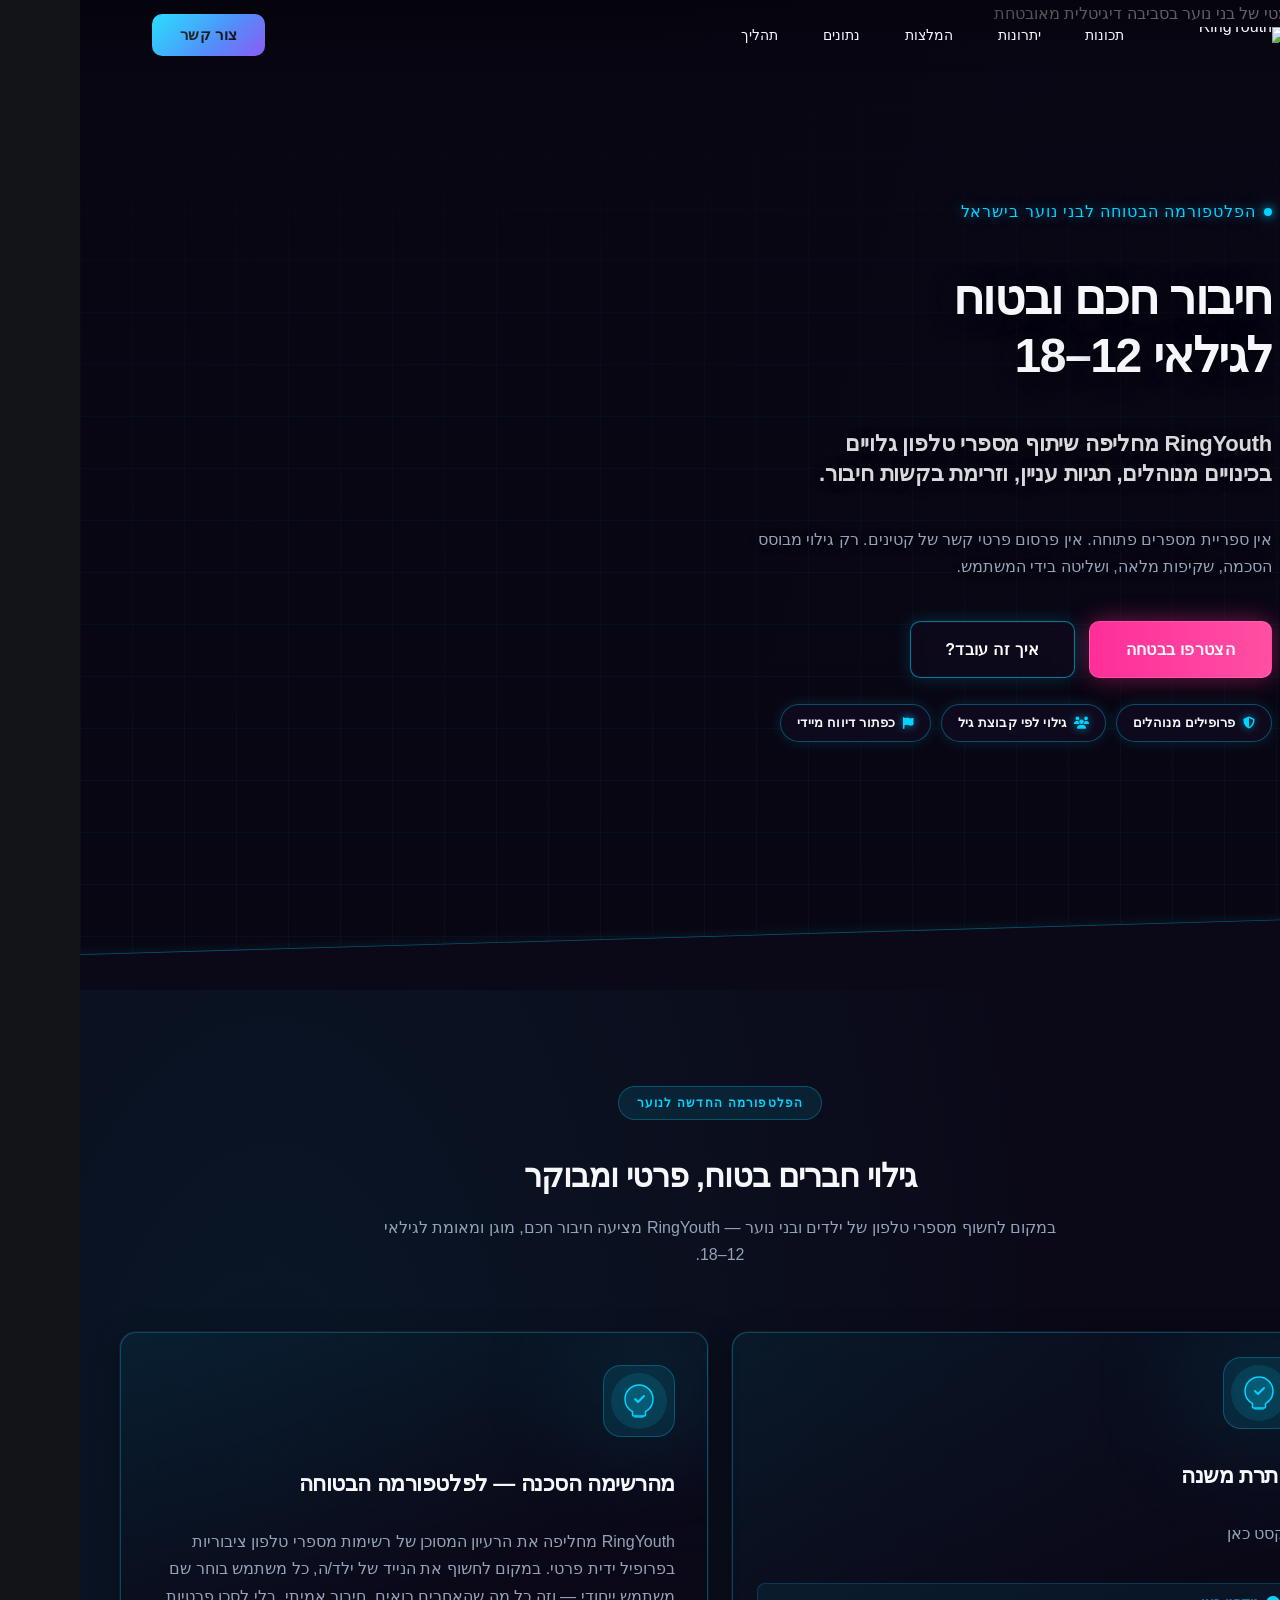
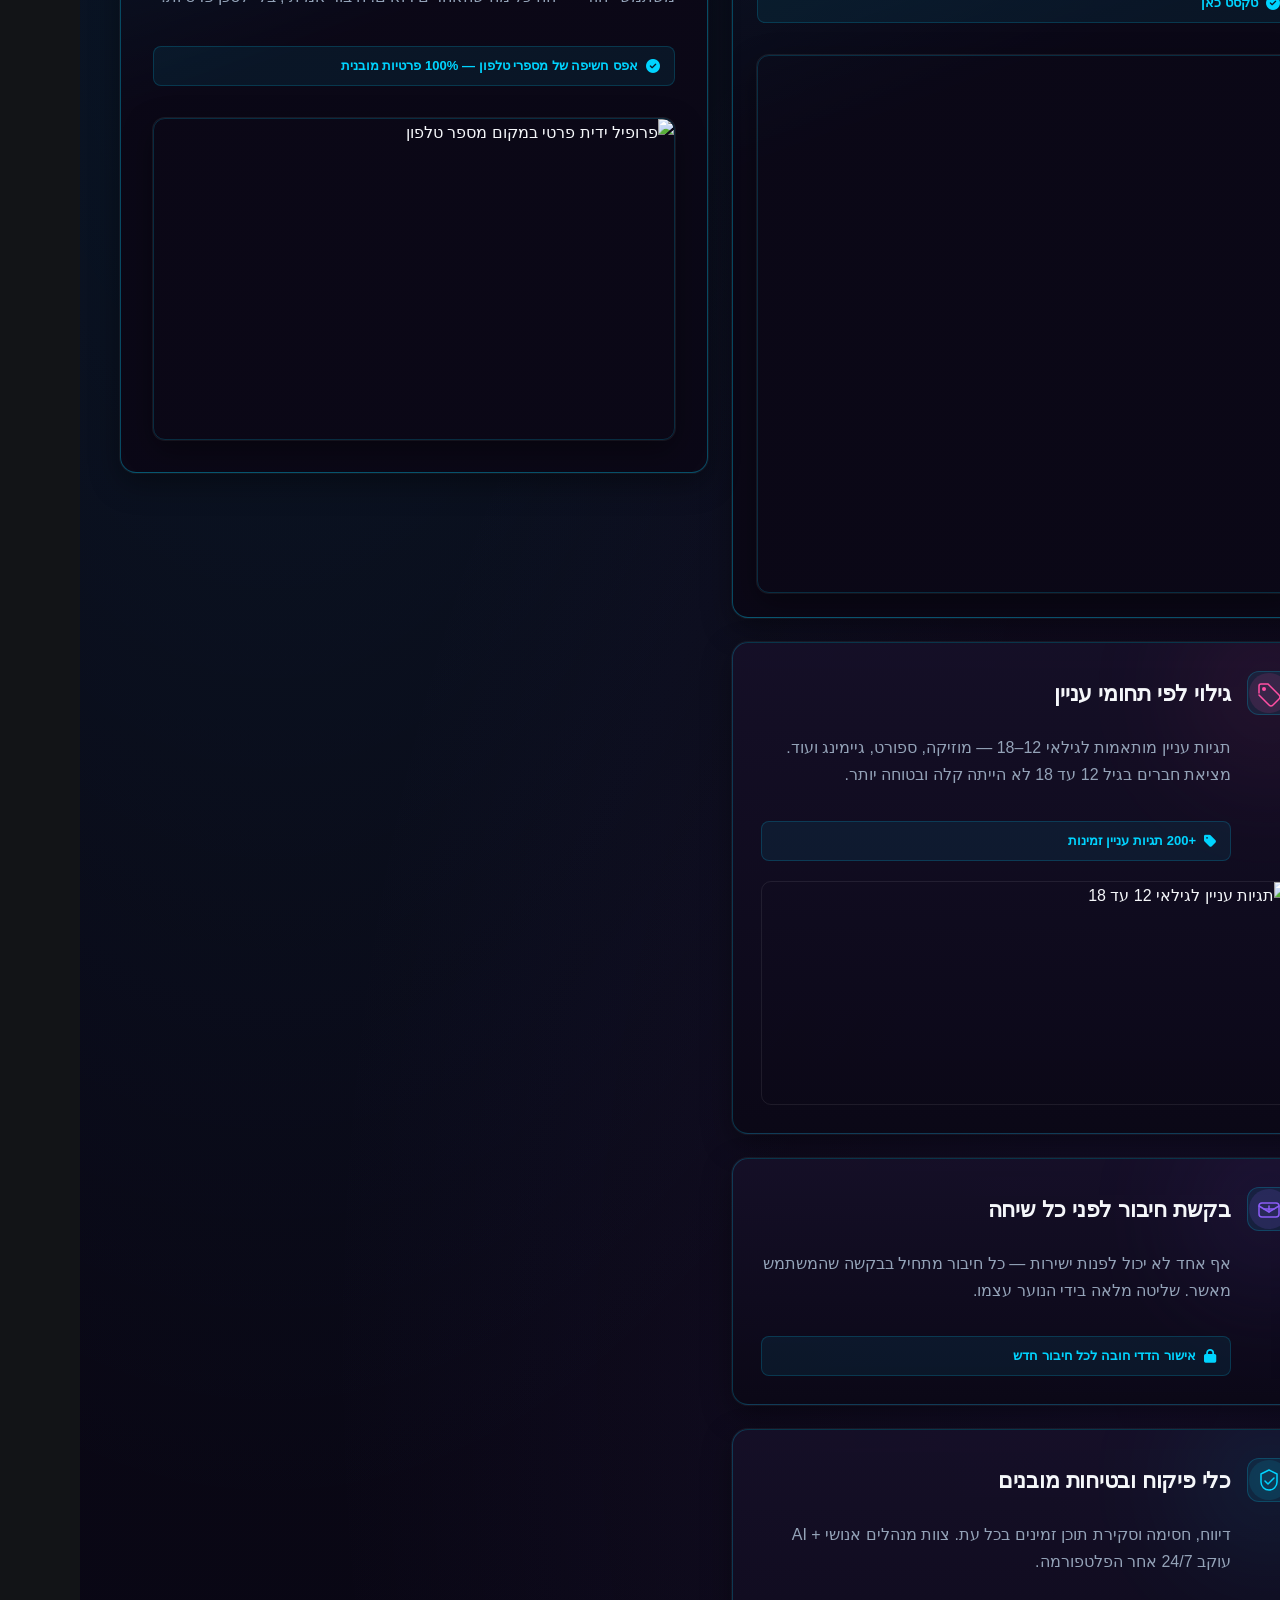
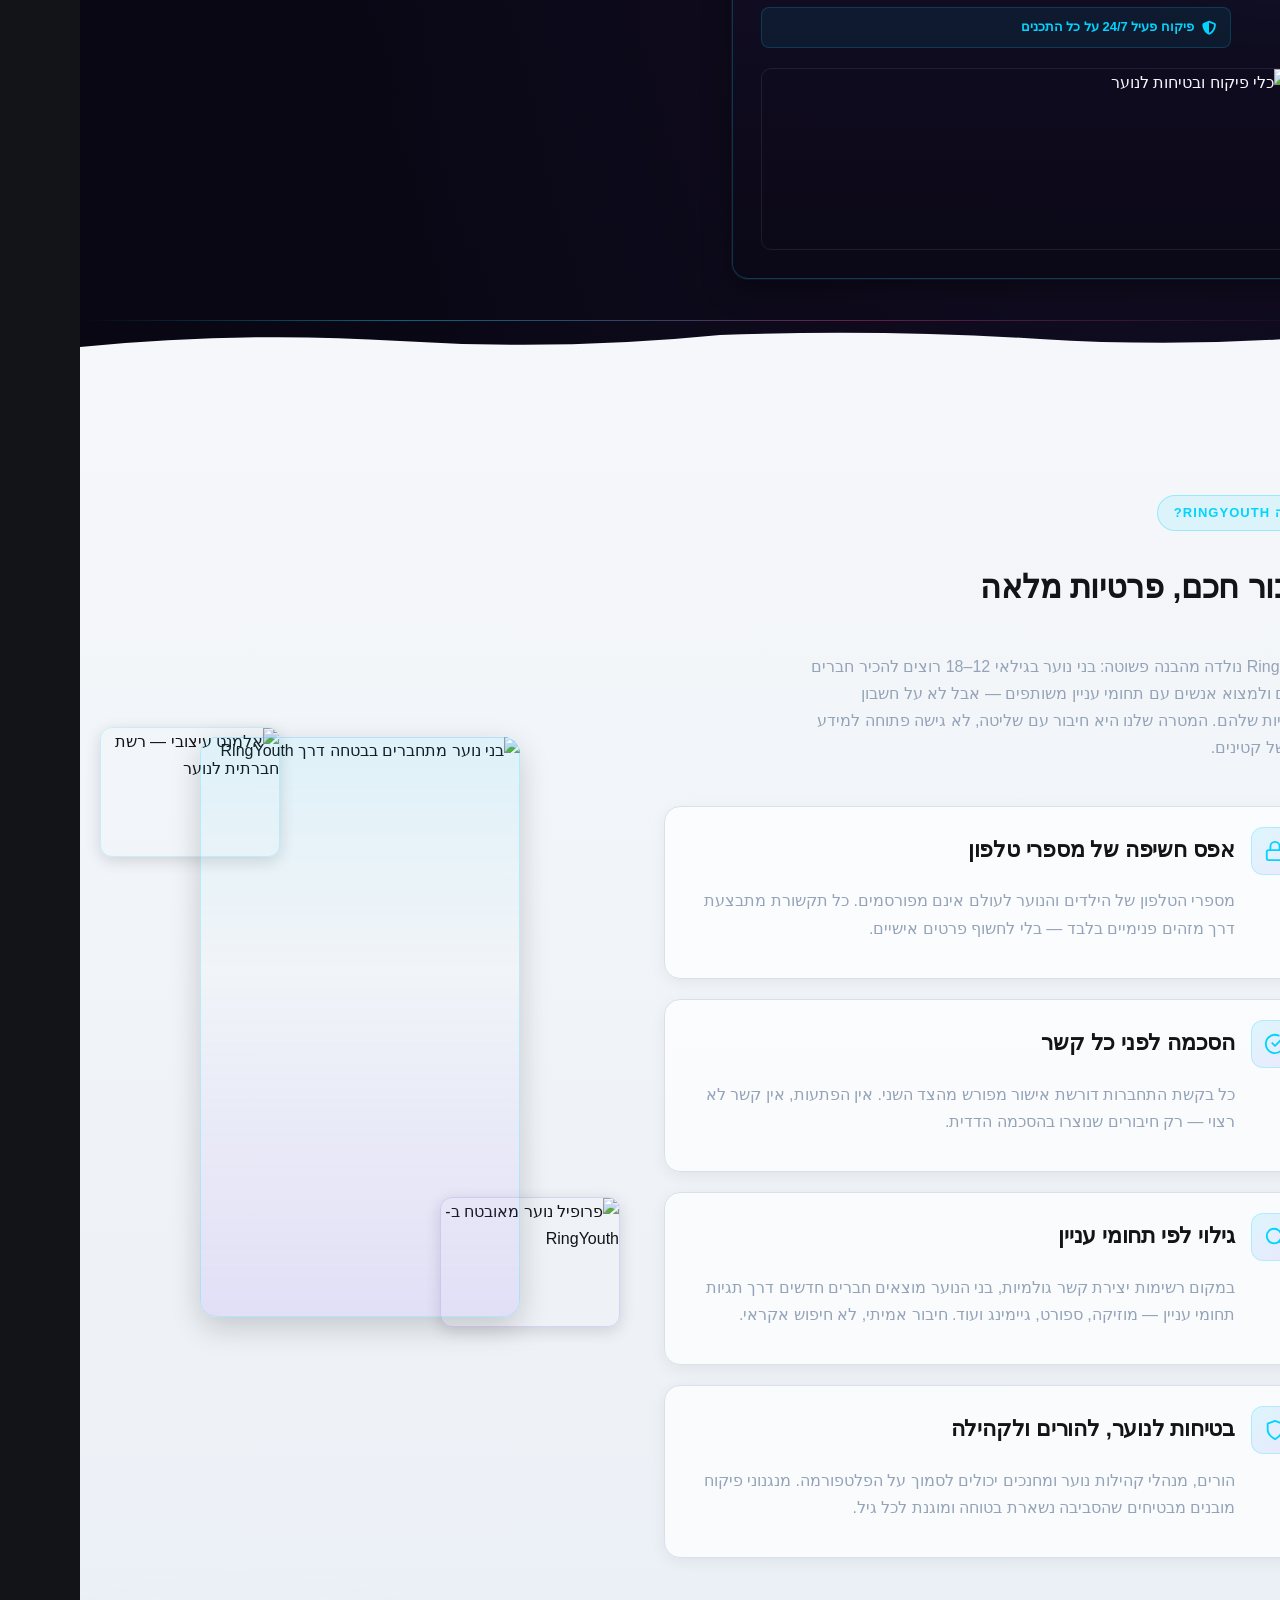
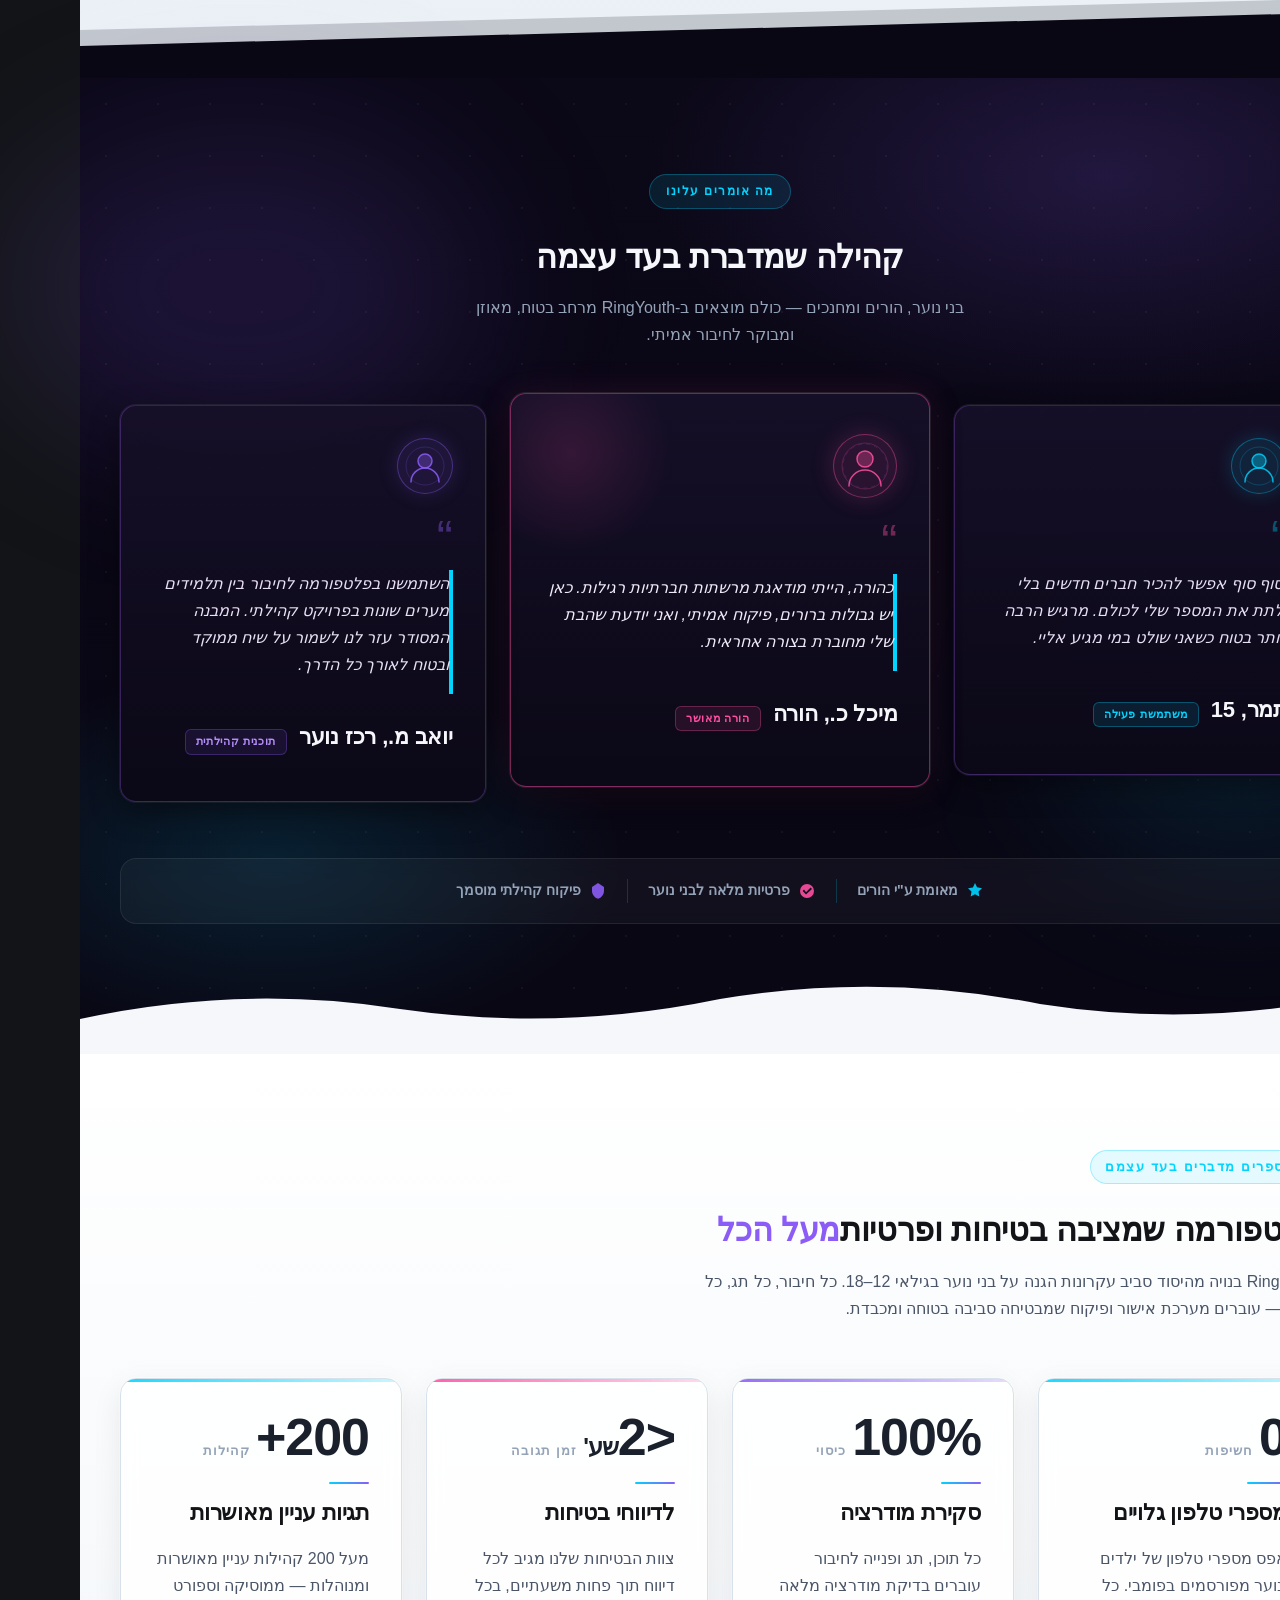
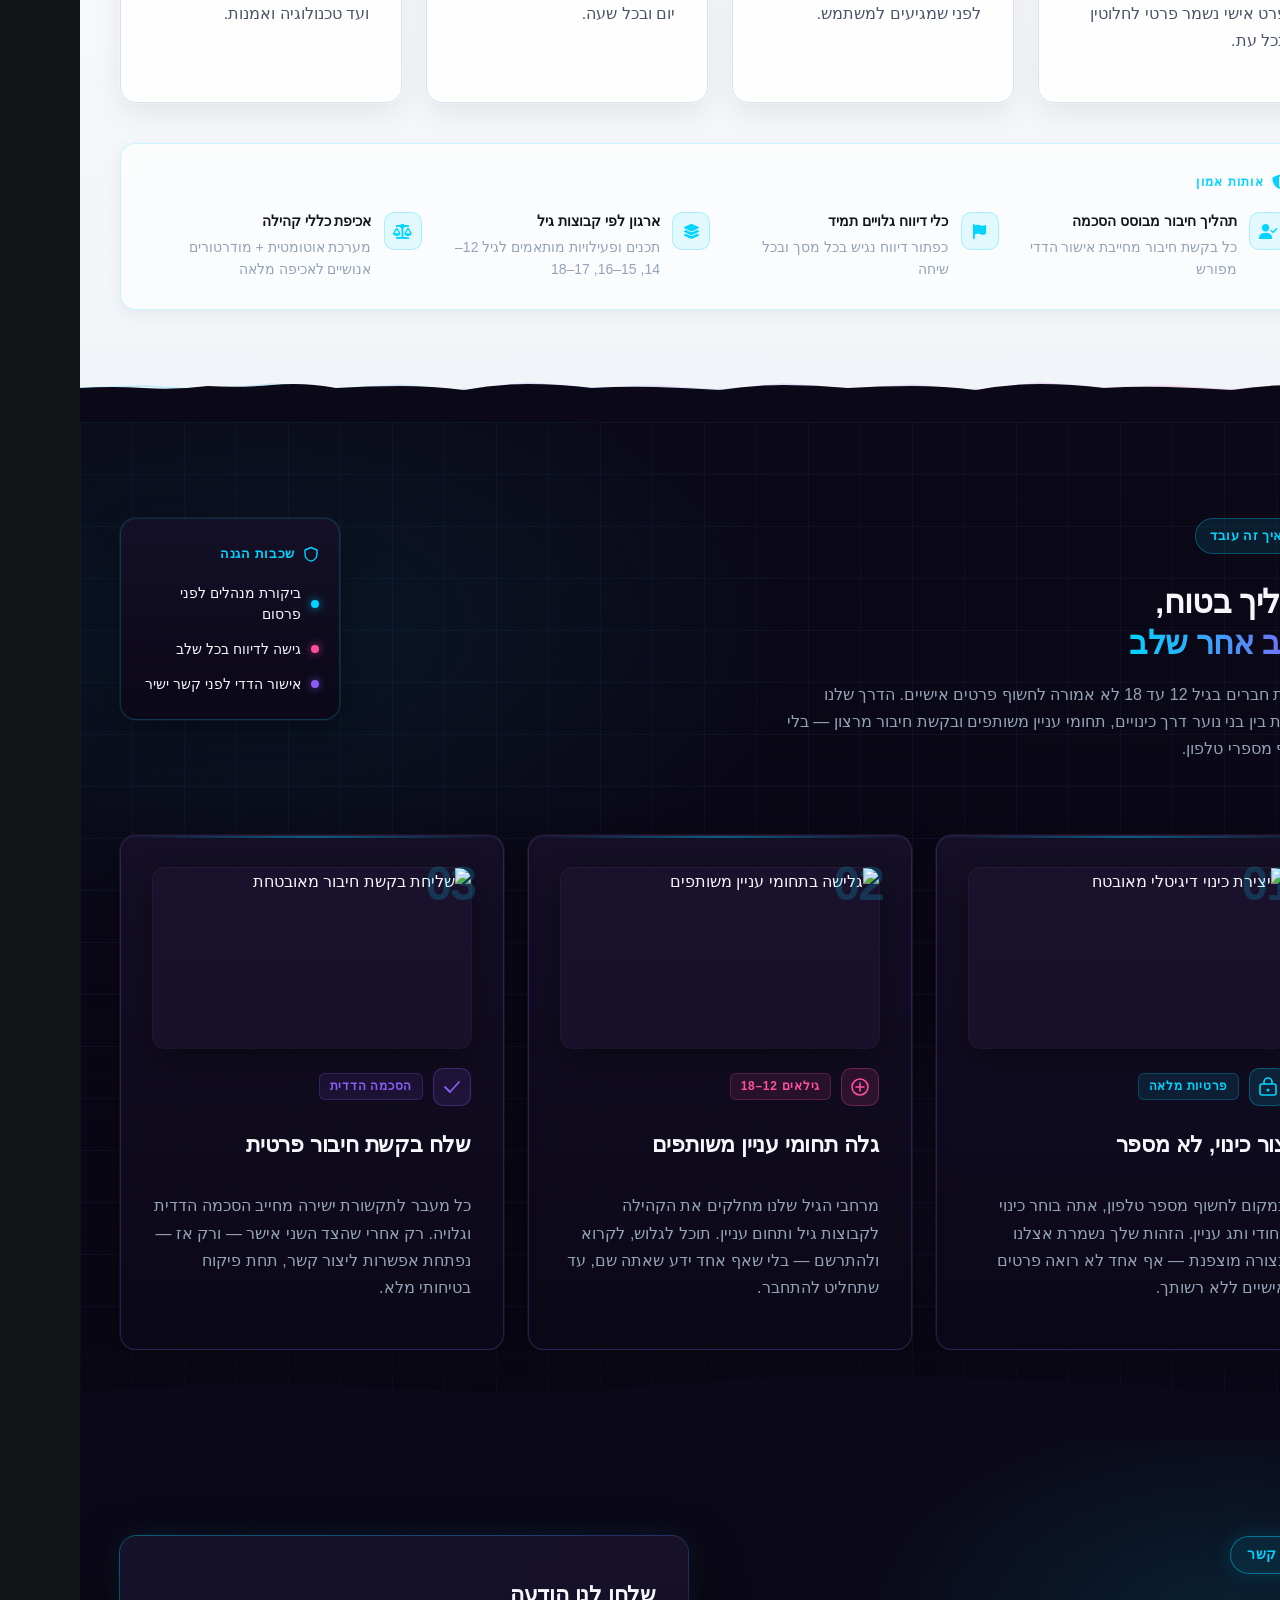
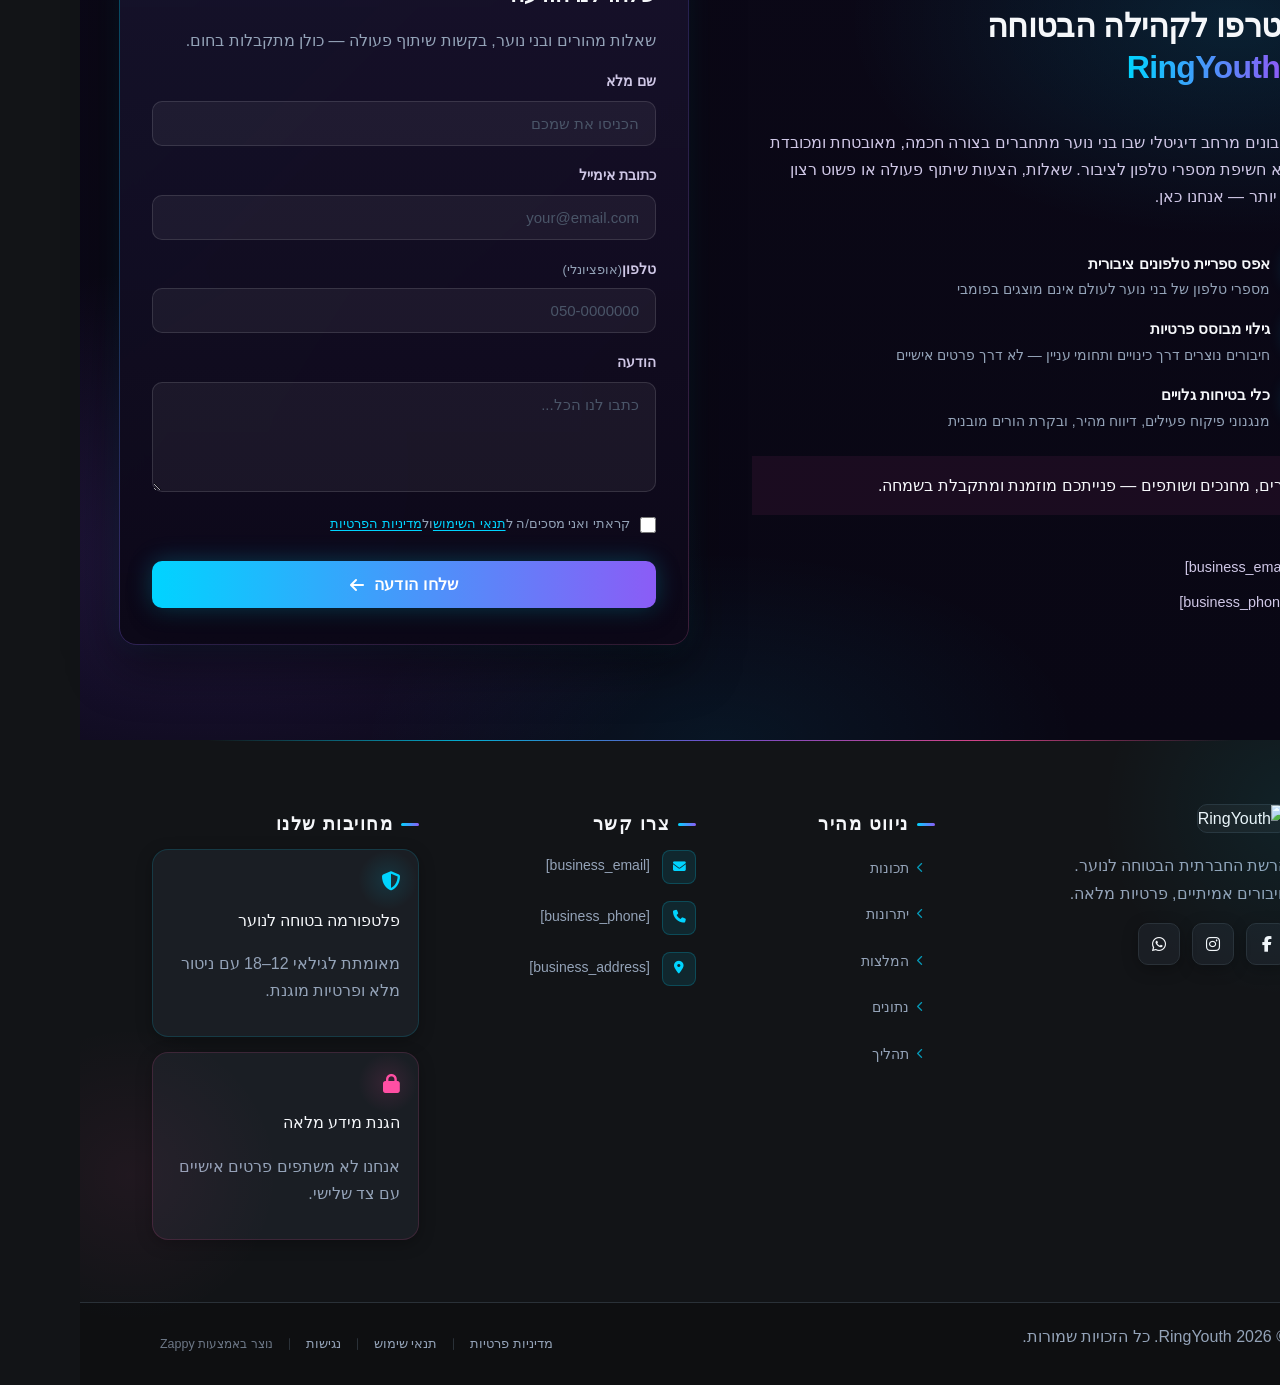
==== commit d83a44d6: "Background sync: Progressive GitHub Sync" ====
--- a/public/index.html
+++ b/public/index.html
@@ -1 +1 @@
-<!doctype html><html dir="rtl" lang="he"><head><meta charset="UTF-8"><meta content="width=device-width,initial-scale=1" name="viewport"><meta content="index, follow" name="robots"><title>מספרי טלפון לבני נוער — RingYouth</title><meta content="A website intended to list or share phone numbers of children and teenagers aged 12-18. This type of service raises serious privacy and safety concerns regardin" name="description"><meta content="מספרי טלפון לבני נוער, מדריך טלפון לילדים ונוער ישראל, איך למצוא מספר טלפון של נוער, מציאת חברים בגיל 12 עד 18" name="keywords"><link href="/assets/favicon.ico" rel="icon" type="image/x-icon"><link href="/assets/favicon-16x16.png" rel="icon" type="image/png" sizes="16x16"><link href="/assets/favicon-32x32.png" rel="icon" type="image/png" sizes="32x32"><link href="/assets/favicon-48x48.png" rel="icon" type="image/png" sizes="48x48"><link href="/assets/favicon-192x192.png" rel="icon" type="image/png" sizes="192x192"><link href="/assets/favicon-512x512.png" rel="icon" type="image/png" sizes="512x512"><link href="/assets/apple-touch-icon.png" rel="apple-touch-icon"><script>!function(){"use strict";var t="dc1cea3d-219b-4611-b64d-7ca9a8ba3a64",e="https://api.zappy5.com/api/analytics/track",a=18e5,n=2592e6,o=!0,i=!0,r=!0;var s=function(){var e="zappy_visitor_"+t,a=null;try{if(a=localStorage.getItem(e)){var o=JSON.parse(a),i=Date.now();if(i-o.created<n)return o.lastSeen=i,localStorage.setItem(e,JSON.stringify(o)),o.id}}catch(t){console.warn("Zappy Analytics: LocalStorage not available")}var r="zv_"+Date.now()+"_"+Math.random().toString(36).substr(2,9);try{localStorage.setItem(e,JSON.stringify({id:r,created:Date.now(),lastSeen:Date.now()}))}catch(t){}return r}(),c=function(){var e="zappy_session_"+t,n=null;try{if(n=sessionStorage.getItem(e)){var o=JSON.parse(n),i=Date.now();if(i-o.timestamp<a)return o.timestamp=i,sessionStorage.setItem(e,JSON.stringify(o)),o.id}}catch(t){console.warn("Zappy Analytics: SessionStorage not available")}var r="zs_"+Date.now()+"_"+Math.random().toString(36).substr(2,9);try{sessionStorage.setItem(e,JSON.stringify({id:r,timestamp:Date.now()}))}catch(t){}return r}();function l(a,n){n=n||{};var o={website_id:t,event_type:a,page_path:window.location.pathname,referrer:document.referrer||"direct",visitor_id:s,session_id:c,metadata:n};if(navigator.sendBeacon){var i=new Blob([JSON.stringify(o)],{type:"application/json"});navigator.sendBeacon(e,i)}else fetch(e,{method:"POST",headers:{"Content-Type":"application/json"},body:JSON.stringify(o),keepalive:!0}).catch(function(t){console.warn("Zappy Analytics: Failed to track event",t)})}o&&l("pageview",{title:document.title,url:window.location.href}),i&&document.addEventListener("click",function(t){var e=t.target;if("BUTTON"===e.tagName||e.closest("button")){var a="BUTTON"===e.tagName?e:e.closest("button");l("click",{element:"button",text:a.textContent.trim().substring(0,100),id:a.id||null,class:a.className||null})}else if("A"===e.tagName||e.closest("a")){var n="A"===e.tagName?e:e.closest("a");l("navigation",{element:"link",text:n.textContent.trim().substring(0,100),href:n.href,external:n.hostname!==window.location.hostname})}},!0),r&&document.addEventListener("submit",function(t){var e=t.target;l("form_submit",{form_id:e.id||null,form_name:e.name||null,form_action:e.action||null,form_method:e.method||"GET"})},!0);var d=Date.now();window.addEventListener("beforeunload",function(){l("page_unload",{time_on_page:Math.floor((Date.now()-d)/1e3),page_path:window.location.pathname})}),window.zappyAnalytics={track:l,getVisitorId:function(){return s},getSessionId:function(){return c}}}()</script><meta content="מספרי טלפון לבני נוער — RingYouth" property="og:title"><meta content="A website intended to list or share phone numbers of children and teenagers aged 12-18. This type of service raises serious privacy and safety concerns regardin" property="og:description"><meta content="summary_large_image" name="twitter:card"><meta content="מספרי טלפון לבני נוער — RingYouth" name="twitter:title"><meta content="A website intended to list or share phone numbers of children and teenagers aged 12-18. This type of service raises serious privacy and safety concerns regardin" name="twitter:description"><meta content="website" property="og:type"><meta content="he_IL" property="og:locale"><link href="https://cdnjs.cloudflare.com/ajax/libs/font-awesome/6.4.0/css/all.min.css" rel="stylesheet"><link href="/assets/favicon.ico" rel="icon" type="image/x-icon"><link href="/assets/favicon-16x16.png" rel="icon" type="image/png" sizes="16x16"><link href="/assets/favicon-32x32.png" rel="icon" type="image/png" sizes="32x32"><link href="/assets/favicon-48x48.png" rel="icon" type="image/png" sizes="48x48"><link href="/assets/favicon-192x192.png" rel="icon" type="image/png" sizes="192x192"><link href="/assets/favicon-512x512.png" rel="icon" type="image/png" sizes="512x512"><link href="/assets/apple-touch-icon.png" rel="apple-touch-icon"><link href="https://cdn.jsdelivr.net/npm/vanilla-cookieconsent@3/dist/cookieconsent.css" rel="stylesheet"><script src="https://cdn.jsdelivr.net/npm/vanilla-cookieconsent@3/dist/cookieconsent.umd.js"></script><script src="https://cdn.jsdelivr.net/gh/mickidum/acc_toolbar/acctoolbar/acctoolbar.min.js"></script><link href="/styles.css" rel="stylesheet"><style id="zappy-dropdown-submenu-styles">#navMenu li:has(.sub-menu),.nav-menu li:has(.sub-menu),.navbar li:has(.sub-menu),nav li:has(.sub-menu){position:relative}#navMenu .sub-menu,.nav-menu .sub-menu,.navbar .sub-menu,nav .sub-menu{display:block!important;position:absolute!important;top:100%;left:0;min-width:220px;background:#fff;border-radius:8px;box-shadow:0 8px 25px rgba(0,0,0,.15);padding:8px 0;opacity:0;visibility:hidden;transform:translateY(10px);transition:all .3s ease;z-index:1000;list-style:none;pointer-events:none}#navMenu li:hover>.sub-menu,.nav-menu li:hover>.sub-menu,.navbar li:hover>.sub-menu,nav li:hover>.sub-menu{opacity:1!important;visibility:visible!important;transform:translateY(0)!important;pointer-events:auto!important}.sub-menu li{list-style:none;margin:0;padding:0}.sub-menu a{display:block!important;padding:10px 16px!important;color:var(--text-dark,#333)!important;font-weight:500;text-decoration:none;white-space:nowrap;transition:background-color .2s}.sub-menu .zappy-nav-child>a{padding-left:28px!important;font-size:.9em!important;opacity:.85!important}[dir=rtl] .sub-menu .zappy-nav-child>a,html[lang=ar] .sub-menu .zappy-nav-child>a,html[lang=he] .sub-menu .zappy-nav-child>a{padding-left:10px!important;padding-right:28px!important}.sub-menu .zappy-nav-parent>a{font-weight:600!important}.sub-menu a:hover{background-color:#f5f5f5}[dir=rtl] .nav-menu .sub-menu,[dir=rtl] .navbar .sub-menu,[dir=rtl] nav .sub-menu,html[lang=ar] .nav-menu .sub-menu,html[lang=ar] .navbar .sub-menu,html[lang=ar] nav .sub-menu,html[lang=he] .nav-menu .sub-menu,html[lang=he] .navbar .sub-menu,html[lang=he] nav .sub-menu{left:auto!important;right:0!important}.sub-menu:empty,.sub-menu:not(:has(li)):not(:has(> a)),.sub-menu:not(:has(li:not(.zappy-hidden-menu-item))):not(:has(> a)){display:none!important;opacity:0!important;visibility:hidden!important;pointer-events:none!important}li:has(.menu-group-title):hover>.sub-menu{opacity:1!important;visibility:visible!important;transform:translateY(0)!important;pointer-events:auto!important}#navMenu>li>.menu-group-title,.nav-menu>li>.menu-group-title{display:inline-block;padding:.5rem 1rem;cursor:default;user-select:none}@media (max-width:768px){#navMenu .sub-menu,.nav-menu .sub-menu,.navbar .sub-menu,nav .sub-menu{position:static!important;transform:none!important;box-shadow:none!important;background:0 0!important;max-height:0;overflow:hidden;opacity:0;visibility:hidden;transition:max-height .3s ease,opacity .3s ease;padding:0!important;border-radius:0!important}#navMenu .sub-menu.mobile-expanded,.nav-menu .sub-menu.mobile-expanded,.navbar .sub-menu.mobile-expanded{max-height:none!important;overflow-y:visible!important;opacity:1!important;visibility:visible!important;padding:8px 0 8px 16px!important}[dir=rtl] .sub-menu.mobile-expanded,html[lang=he] .sub-menu.mobile-expanded{padding:8px 16px 8px 0!important}#navMenu li:hover>.sub-menu,.nav-menu li:hover>.sub-menu,.navbar li:hover>.sub-menu,nav li:hover>.sub-menu{opacity:0;visibility:hidden;pointer-events:none}#navMenu li>.sub-menu.mobile-expanded,.nav-menu li>.sub-menu.mobile-expanded,.navbar li>.sub-menu.mobile-expanded,nav li>.sub-menu.mobile-expanded{opacity:1!important;visibility:visible!important;pointer-events:auto!important}#navMenu li:has(.sub-menu),.nav-menu li:has(.sub-menu),.navbar li:has(.sub-menu),nav li:has(.sub-menu){display:flex!important;flex-wrap:wrap!important;align-items:center!important;position:relative!important;min-height:44px!important}#navMenu li:has(.sub-menu)>a,.nav-menu li:has(.sub-menu)>a,.navbar li:has(.sub-menu)>a,nav li:has(.sub-menu)>a{flex:1!important;min-width:0!important}#navMenu li:has(.sub-menu)>.menu-group-title,.nav-menu li:has(.sub-menu)>.menu-group-title,.navbar li:has(.sub-menu)>.menu-group-title,nav li:has(.sub-menu)>.menu-group-title{flex:1!important;min-width:0!important;padding:0!important;line-height:inherit!important}#navMenu li:has(.sub-menu)>.sub-menu,.nav-menu li:has(.sub-menu)>.sub-menu,.navbar li:has(.sub-menu)>.sub-menu,nav li:has(.sub-menu)>.sub-menu{flex-basis:100%!important;width:100%!important}#navMenu li:has(.sub-menu)>a [class*=arrow],#navMenu li:has(.sub-menu)>a [class*=chevron],.nav-menu li:has(.sub-menu)>a .fa-angle-down,.nav-menu li:has(.sub-menu)>a .fa-chevron-down,.nav-menu li:has(.sub-menu)>a [class*=arrow],.nav-menu li:has(.sub-menu)>a [class*=chevron],nav li:has(.sub-menu)>a [class*=arrow],nav li:has(.sub-menu)>a [class*=chevron]{display:none!important;visibility:hidden!important}.mobile-submenu-toggle{display:flex!important;align-items:center!important;justify-content:center!important;width:44px!important;height:auto!important;background:0 0!important;border:none!important;cursor:pointer!important;color:var(--text-light)!important;position:static!important;flex-shrink:0!important;align-self:stretch!important;z-index:2!important;padding:0!important;margin:0!important}.mobile-submenu-toggle::after{content:''!important;width:0!important;height:0!important;border-left:6px solid transparent!important;border-right:6px solid transparent!important;border-top:7px solid currentColor!important;transition:transform .3s ease!important}.mobile-submenu-toggle.expanded::after{transform:rotate(180deg)!important}.sub-menu a{padding:10px 0!important;display:block!important;color:var(--text-light)!important;white-space:normal!important}.sub-menu .zappy-nav-child>a{padding-left:28px!important;font-size:.9em!important;opacity:.85!important}[dir=rtl] .sub-menu .zappy-nav-child>a,html[lang=ar] .sub-menu .zappy-nav-child>a,html[lang=he] .sub-menu .zappy-nav-child>a{padding-left:0!important;padding-right:28px!important}.sub-menu .zappy-nav-parent>a{font-weight:600!important}#navMenu.active,.nav-menu.active{max-width:100vw!important;overflow-x:hidden!important;box-sizing:border-box!important}.navbar .sub-menu li a,.zappy-products-dropdown .sub-menu a,nav.navbar .sub-menu li a{color:var(--text-light)!important}}@media (min-width:769px){.mobile-submenu-toggle{display:none!important}}</style><style id="mobile-lang-menu-deployed-css">@media (max-width:768px){.lang-switcher,.nav-container .lang-switcher,.nav-cta-container .lang-switcher,.nav-ecommerce-icons .lang-switcher,.nav-icons-left .lang-switcher,.navbar .lang-switcher,.navbar .nav-cta-container .lang-switcher{display:none!important}.mobile-lang-menu{width:100%;border-top:1px solid rgba(128,128,128,.2);padding:8px 0 0 0;margin-top:8px}.mobile-lang-toggle{display:flex!important;align-items:center;justify-content:space-between;width:100%;padding:12px 16px;background:0 0;border:none;cursor:pointer;font-size:15px;color:inherit;font-family:inherit}.mobile-lang-toggle::after{content:'';display:inline-block;width:8px;height:8px;border-right:2px solid currentColor;border-bottom:2px solid currentColor;transform:rotate(45deg);transition:transform .3s ease;margin-left:8px}.mobile-lang-toggle.expanded::after{transform:rotate(-135deg)}.mobile-lang-options{max-height:0;overflow:hidden;transition:max-height .3s ease}.mobile-lang-options.expanded{max-height:300px}.mobile-lang-option{display:flex!important;align-items:center;gap:10px;padding:10px 24px;text-decoration:none;color:inherit;font-size:14px;font-family:inherit}.mobile-lang-option:hover{background:rgba(128,128,128,.1)}.mobile-lang-option.active{font-weight:600;opacity:.7;pointer-events:none}.mobile-lang-option img{width:20px;height:20px;border-radius:50%}}@media (min-width:769px){.mobile-lang-menu{display:none!important}}</style><style id="zappy-widget-visibility">#mic-access-tool-box,#mic-access-tool-general-button,#mic-init-access-tool #mic-access-tool-box,#mic-init-access-tool #mic-access-tool-general-button,#mic-init-access-tool .mic-access-tool-general-button,._access-icon,._access-menu,.mic-access-tool-box,.mic-access-tool-general-button,div[id*=mic-access-tool-box]{display:none!important;visibility:hidden!important;opacity:0!important;pointer-events:none!important}</style></head><body><nav class="navbar" dir="rtl"><button class="mobile-toggle" aria-label="Menu" id="mobileToggle"><svg viewBox="0 0 24 24" fill="none" height="24" width="24" class="hamburger-icon"><path d="M3 12h18M3 6h18M3 18h18" stroke="currentColor" stroke-width="2" stroke-linecap="round"></path></svg><svg viewBox="0 0 24 24" fill="none" height="24" width="24" class="close-icon" style="display:none"><path d="M18 6L6 18M6 6l12 12" stroke="currentColor" stroke-width="2" stroke-linecap="round"></path></svg></button><button class="phone-header-btn" aria-label="Call" data-phone=""><svg viewBox="0 0 24 24" fill="currentColor" height="20" width="20"><path d="M22 16.92v3a2 2 0 0 1-2.18 2 19.79 19.79 0 0 1-8.63-3.07 19.5 19.5 0 0 1-6-6 19.79 19.79 0 0 1-3.07-8.67A2 2 0 0 1 4.11 2h3a2 2 0 0 1 2 1.72 12.84 12.84 0 0 0 .7 2.81 2 2 0 0 1-.45 2.11L8.09 9.91a16 16 0 0 0 6 6l1.27-1.27a2 2 0 0 1 2.11-.45 12.84 12.84 0 0 0 2.81.7A2 2 0 0 1 22 16.92z"></path></svg></button><div class="nav-container"><div class="nav-right-group"><div class="nav-brand"><a href="/" class="logo-link"><img alt="RingYouth" src="/assets/business-logo.webp" class="logo"></a></div><ul class="nav-menu" id="navMenu"><li><a href="#features">תכונות</a></li><li><a href="#benefits">יתרונות</a></li><li><a href="#testimonials">המלצות</a></li><li><a href="#stats">נתונים</a></li><li><a href="#process">תהליך</a></li></ul></div><div class="nav-cta-container"><a href="#contact" class="nav-cta-btn">צור קשר</a></div></div></nav><script>window.addEventListener("load",function(){const e=document.querySelector(".navbar, nav, header");if(!e)return void console.log("[Navbar] Navbar element not found");let t=document.getElementById("mobileToggle")||document.querySelector(".mobile-toggle")||document.querySelector(".hamburger")||document.querySelector(".hamburger-menu")||document.querySelector(".menu-toggle")||document.querySelector(".burger-menu")||document.querySelector('[aria-label="Menu"]')||document.querySelector('[aria-label="תפריט"]');const o=document.querySelector(".phone-header-btn"),n=window.getComputedStyle(e);let r=n.backgroundColor;if(console.log("[Navbar] Initial navbar background:",r),"transparent"===r||"rgba(0, 0, 0, 0)"===r||r.startsWith("rgba")&&r.includes(", 0)")){const e=n.backgroundImage;if(e&&"none"!==e)console.log("[Navbar] Navbar has background image/gradient, using dark text"),r="rgb(240, 240, 240)";else{const e=window.getComputedStyle(document.body).backgroundColor;console.log("[Navbar] Navbar transparent, using body background:",e),r=e}}const i=r.match(/\d+/g);if(i&&i.length>=3){const e=(.299*parseInt(i[0])+.587*parseInt(i[1])+.114*parseInt(i[2]))/255;console.log("[Navbar] Mobile button colors preserved from Claude CSS (luminance:",e.toFixed(2)+")");const n=document.createElement("style");n.id="zappy-mobile-nav-fix";document.documentElement.lang;document.documentElement.dir,n.textContent='\n        /* Hide mobile buttons on desktop, show only on mobile */\n        @media (min-width: 769px) {\n          .mobile-toggle,\n          .phone-header-btn {\n            display: none !important;\n          }\n        }\n        \n        /* Show and position mobile buttons correctly on mobile */\n        @media (max-width: 768px) {\n          .mobile-toggle,\n          .phone-header-btn {\n            position: absolute !important;\n            top: 50% !important;\n            transform: translateY(-50%) !important;\n            z-index: 1001 !important;\n            display: flex !important;\n            align-items: center !important;\n            justify-content: center !important;\n            width: 36px !important;\n            height: 36px !important;\n            border-radius: 50% !important;\n            border: none !important;\n            cursor: pointer !important;\n            padding: 6px !important;\n            background: none !important;\n            color: var(--nav-text, var(--text-light)) !important;\n          }\n          \n          /* LTR positioning (default): hamburger LEFT, phone RIGHT */\n          html:not([dir="rtl"]):not([lang="he"]):not([lang="ar"]) .mobile-toggle,\n          html[dir="ltr"] .mobile-toggle {\n            left: 12px !important;\n            right: auto !important;\n          }\n          html:not([dir="rtl"]):not([lang="he"]):not([lang="ar"]) .phone-header-btn,\n          html[dir="ltr"] .phone-header-btn {\n            right: 12px !important;\n            left: auto !important;\n          }\n          \n          /* RTL positioning: hamburger RIGHT, phone LEFT */\n          html[dir="rtl"] .mobile-toggle,\n          html[lang="he"] .mobile-toggle,\n          html[lang="ar"] .mobile-toggle {\n            right: 12px !important;\n            left: auto !important;\n          }\n          html[dir="rtl"] .phone-header-btn,\n          html[lang="he"] .phone-header-btn,\n          html[lang="ar"] .phone-header-btn {\n            left: 12px !important;\n            right: auto !important;\n          }\n          \n          /* CRITICAL: Ensure nav-container has min-height on mobile */\n          /* All children are positioned absolutely/fixed on mobile, so height:auto collapses to 0 */\n          .nav-container {\n            min-height: 70px !important;\n            position: relative !important;\n          }\n          \n          /* Ensure SVG icons are properly sized and inherit color */\n          .mobile-toggle svg,\n          .phone-header-btn svg {\n            width: 24px !important;\n            height: 24px !important;\n            /* Don\'t force display - let JavaScript control hamburger/close toggle */\n          }\n          \n          /* Reset nav-cta-container on mobile - remove desktop box-shadow/padding */\n          /* that creates a visible ghost box when CTA button is hidden */\n          .nav-cta-container {\n            box-shadow: none !important;\n            padding: 0 !important;\n          }\n          \n          /* Hide nav-cta-container entirely on mobile when there\'s no lang-switcher */\n          /* (only the CTA button is inside, and it\'s hidden on mobile) */\n          .nav-cta-container:not(:has(.lang-switcher)) {\n            display: none !important;\n          }\n          \n          /* CRITICAL: Prevent hero image fade gradient from bleeding over headline text */\n          /* The .image-fade-gradient has bottom: -30px (extends below parent) */\n          /* On mobile stacked layout, this overlaps the h1 text below the image */\n          .hero-image-column {\n            overflow: hidden !important;\n          }\n          .image-fade-gradient {\n            bottom: 0 !important;\n          }\n          \n          /* Hide desktop language switcher on mobile - hamburger menu handles it */\n          /* High specificity to override stored CSS */\n          .lang-switcher,\n          .nav-cta-container .lang-switcher,\n          .nav-container .lang-switcher,\n          .navbar .lang-switcher,\n          .navbar .nav-cta-container .lang-switcher {\n            display: none !important;\n          }\n        }\n      ';const r=document.getElementById("zappy-mobile-nav-fix");r&&r.remove(),document.head.appendChild(n),console.log("[Navbar] Critical CSS injected for mobile nav positioning");const l=window.innerWidth<=768;if(t){const e=t.querySelector(".hamburger-icon"),o=t.querySelector(".close-icon");e&&(e.style.setProperty("width","24px","important"),e.style.setProperty("height","24px","important"),e.style.setProperty("display","block","important")),o&&(o.style.setProperty("width","24px","important"),o.style.setProperty("height","24px","important"),o.style.setProperty("display","none","important")),l?(t.style.setProperty("position","absolute","important"),t.style.setProperty("top","50%","important"),t.style.setProperty("transform","translateY(-50%)","important"),t.style.setProperty("z-index","1001","important"),t.style.removeProperty("left"),t.style.removeProperty("right"),console.log("[Navbar] Mobile toggle positioning applied (mobile viewport)")):(t.style.removeProperty("position"),t.style.removeProperty("top"),t.style.removeProperty("transform"),t.style.removeProperty("z-index"),t.style.removeProperty("left"),t.style.removeProperty("right"),console.log("[Navbar] Desktop viewport - cleared mobile toggle inline positioning"))}if(o){const e=o.querySelector("svg");e&&(e.style.width="24px",e.style.height="24px",e.setAttribute("width","24"),e.setAttribute("height","24")),l?(o.style.setProperty("position","absolute","important"),o.style.setProperty("top","50%","important"),o.style.setProperty("transform","translateY(-50%)","important"),o.style.setProperty("z-index","1001","important"),o.style.removeProperty("left"),o.style.removeProperty("right"),console.log("[Navbar] Phone button positioning applied (mobile viewport)")):(o.style.removeProperty("position"),o.style.removeProperty("top"),o.style.removeProperty("transform"),o.style.removeProperty("z-index"),o.style.removeProperty("left"),o.style.removeProperty("right"),console.log("[Navbar] Desktop viewport - cleared phone button inline positioning"))}}else console.log("[Navbar] Could not parse background color:",r);t=document.getElementById("mobileToggle")||document.querySelector(".mobile-toggle")||document.querySelector(".hamburger")||document.querySelector(".hamburger-menu")||document.querySelector(".menu-toggle")||document.querySelector(".burger-menu")||document.querySelector('[aria-label="Menu"]')||document.querySelector('[aria-label="תפריט"]');const l=document.getElementById("navMenu")||document.querySelector(".nav-menu")||document.querySelector(".nav-links")||document.querySelector("nav ul:not(.submenu)");if(!t||!l)return void console.log("[Navbar] Mobile toggle or menu not found:",{toggle:!!t,menu:!!l});l.id||(l.id="navMenu"),console.log("[Navbar] Initializing mobile menu...");const a=t.cloneNode(!0);t.parentNode.replaceChild(a,t),a.addEventListener("click",function(e){e.preventDefault(),e.stopPropagation();const t=this.querySelector(".hamburger-icon"),o=this.querySelector(".close-icon");l.classList.contains("active")?(l.classList.remove("active"),t&&t.style.setProperty("display","block","important"),o&&o.style.setProperty("display","none","important"),document.body.style.overflow="",console.log("[Navbar] Menu closed")):(l.classList.add("active"),t&&t.style.setProperty("display","none","important"),o&&o.style.setProperty("display","block","important"),document.body.style.overflow="hidden",console.log("[Navbar] Menu opened"))}),l.querySelectorAll("a").forEach(function(e){e.addEventListener("click",function(){if("#"===this.getAttribute("href"))return;const e=a.querySelector(".hamburger-icon"),t=a.querySelector(".close-icon");l.classList.remove("active"),e&&e.style.setProperty("display","block","important"),t&&t.style.setProperty("display","none","important"),document.body.style.overflow="",console.log("[Navbar] Menu closed (link clicked)")})});var s=l.querySelectorAll(".dropdown-toggle");s.forEach(function(e){e.addEventListener("click",function(e){e.preventDefault(),e.stopPropagation();var t=this.closest(".nav-dropdown");t&&(t.parentNode.querySelectorAll(".nav-dropdown.open").forEach(function(e){e!==t&&e.classList.remove("open")}),t.classList.toggle("open"),console.log("[Navbar] Dropdown toggled:",t.classList.contains("open")?"open":"closed"))})}),document.addEventListener("click",function(e){e.target.closest(".nav-dropdown")||document.querySelectorAll(".nav-dropdown.open").forEach(function(e){e.classList.remove("open")})}),console.log("[Navbar] Dropdown handlers initialized for "+s.length+" dropdowns"),o&&o.addEventListener("click",function(){const e=document.querySelectorAll('a[href^="tel:"]'),t=e.length>0?e[0].getAttribute("href").replace("tel:",""):"[business_phone]";window.location.href="tel:"+t,console.log("[Navbar] Phone button clicked")}),console.log("[Navbar] Mobile menu initialized successfully");const p=function(){const e=document.querySelector(".whatsapp-float");e&&(window.innerWidth>=769?(e.style.setProperty("display","none","important"),e.style.setProperty("visibility","hidden","important"),e.style.setProperty("opacity","0","important"),e.style.setProperty("pointer-events","none","important"),console.log("[WhatsApp] Button hidden on desktop")):(e.style.removeProperty("display"),e.style.removeProperty("visibility"),e.style.removeProperty("opacity"),e.style.removeProperty("pointer-events"),console.log("[WhatsApp] Button visible on mobile")))};let c;p(),window.addEventListener("resize",function(){clearTimeout(c),c=setTimeout(p,100)})})</script><main><section class="index-hero-section" data-layout-spec="בית-hero" dir="rtl" data-hero-type="fullscreen-scrim"><div class="index-hero-bg-wrapper"><img alt="רקע קינמטי של בני נוער בסביבה דיגיטלית מאובטחת" src="/assets/site-index-hero-image-1.webp" data-context="Cinematic dark-tech hero background for a youth social network app. Abstract silhouettes of teenagers aged 12-18 are embedded in a deep graphite near-black atmosphere. Electric cyan (#00D4FF) and hot pink (#FF4FA3) neon glow accents radiate from behind the silhouettes. Subtle neon grid lines run across the background. Blurred gradient atmosphere with purple-to-dark transitions. Premium, safe, futuristic mood. No faces visible — only stylized glowing outlines and shapes. 16:9 cinematic wide format." data-placeholder="index-hero-image-1" height="810" width="1440" class="index-hero-bg-img" data-hero-bg="true"></div><div class="index-hero-scrim" aria-hidden="true"></div><div class="index-hero-grid-overlay" aria-hidden="true"></div><div class="index-hero-content-wrapper"><div class="index-hero-content"><p class="index-hero-trust-line"><span class="index-hero-trust-dot" aria-hidden="true"></span>הפלטפורמה הבטוחה לבני נוער בישראל</p><h1 class="index-hero-h1">חיבור חכם ובטוח<br>לגילאי 12–18</h1><h3 class="index-hero-h3">RingYouth מחליפה שיתוף מספרי טלפון גלויים<br class="index-hero-br-desktop">בכינויים מנוהלים, תגיות עניין, וזרימת בקשות חיבור.</h3><p class="index-hero-body">אין ספריית מספרים פתוחה. אין פרסום פרטי קשר של קטינים. רק גילוי מבוסס הסכמה, שקיפות מלאה, ושליטה בידי המשתמש.</p><div class="index-hero-cta-row"><a href="/join" class="index-hero-btn-primary">הצטרפו בבטחה</a><a href="/how-it-works" class="index-hero-btn-secondary">איך זה עובד?</a></div><div class="index-hero-badges-row"><span class="index-hero-badge"><i class="fa-solid fa-shield-halved" aria-hidden="true"></i>פרופילים מנוהלים</span><span class="index-hero-badge"><i class="fa-solid fa-users" aria-hidden="true"></i>גילוי לפי קבוצת גיל</span><span class="index-hero-badge"><i class="fa-solid fa-flag" aria-hidden="true"></i>כפתור דיווח מיידי</span></div></div></div><div class="index-hero-divider-wrapper"><svg viewBox="0 0 1440 90" xmlns="http://www.w3.org/2000/svg" aria-hidden="true" data-no-icon-edit="true" preserveAspectRatio="none"><defs><filter id="index-hero-glow"><feGaussianBlur result="blur" stdDeviation="4"></feGaussianBlur><feComposite in="SourceGraphic" in2="blur" operator="over"></feComposite></filter></defs><line stroke="rgba(0,212,255,0.35)" stroke-width="1.5" x1="0" x2="1440" y1="55" y2="18" filter="url(#index-hero-glow)"></line><path d="M0,90 L0,55 L1440,18 L1440,90 Z" fill="#0B0817"></path></svg></div></section><section class="index-features-section" data-layout-spec="בית-features" dir="rtl"><div class="index-features-container"><div class="index-features-intro"><span class="index-features-eyebrow">הפלטפורמה החדשה לנוער</span><h2 class="index-features-heading">גילוי חברים בטוח, פרטי ומבוקר</h2><p class="index-features-subtext">במקום לחשוף מספרי טלפון של ילדים ובני נוער — RingYouth מציעה חיבור חכם, מוגן ומאומת לגילאי 12–18.</p></div><div class="index-features-grid"><article class="index-feature-card index-feature-card--hero"><div class="index-feature-card-glow index-feature-card-glow--cyan"></div><div class="index-feature-card-inner"><div class="index-feature-icon-wrap index-feature-icon-wrap--large"><svg viewBox="0 0 56 56" fill="none" height="56" width="56" data-element-type="icon" data-icon-type="svg" xmlns="http://www.w3.org/2000/svg" aria-hidden="true"><circle cx="28" cy="28" r="28" fill="rgba(0,212,255,0.12)"></circle><path d="M28 12C20.268 12 14 18.268 14 26C14 31.418 17.02 36.12 21.5 38.64V42C21.5 42.552 21.948 43 22.5 43H33.5C34.052 43 34.5 42.552 34.5 42V38.64C38.98 36.12 42 31.418 42 26C42 18.268 35.732 12 28 12Z" fill="rgba(0,212,255,0.18)" stroke="#00D4FF" stroke-width="1.5"></path><path d="M24 26L27 29L33 23" stroke="#00D4FF" stroke-width="2" stroke-linecap="round" stroke-linejoin="round"></path><rect height="2" rx="1" width="10" x="23" y="43" fill="#00D4FF" opacity="0.6"></rect></svg></div><div class="index-feature-content"><h3 class="index-feature-title">מהרשימה הסכנה — לפלטפורמה הבטוחה</h3><p class="index-feature-desc">RingYouth מחליפה את הרעיון המסוכן של רשימות מספרי טלפון ציבוריות בפרופיל ידית פרטי. במקום לחשוף את הנייד של ילד/ה, כל משתמש בוחר שם משתמש ייחודי — וזה כל מה שהאחרים רואים. חיבור אמיתי, בלי לסכן פרטיות.</p><div class="index-feature-proof"><i class="fa-solid fa-circle-check" aria-hidden="true"></i><span>אפס חשיפה של מספרי טלפון — 100% פרטיות מובנית</span></div></div><div class="index-feature-image-wrap"><img alt="פרופיל ידית פרטי במקום מספר טלפון" src="/assets/site-index-features-image-1.webp" data-context="A sleek dark-themed mobile app interface showing a youth profile with a username handle instead of a phone number, glowing cyan accents, privacy shield icons, for a youth social discovery platform ages 12-18" data-placeholder="index-features-image-1" height="320" width="520"></div></div></article><div class="index-features-stack"><article class="index-feature-card index-feature-card--small"><div class="index-feature-card-glow index-feature-card-glow--pink"></div><div class="index-feature-card-row"><div class="index-feature-icon-wrap"><svg viewBox="0 0 40 40" fill="none" height="40" width="40" data-element-type="icon" data-icon-type="svg" xmlns="http://www.w3.org/2000/svg" aria-hidden="true"><circle cx="20" cy="20" r="20" fill="rgba(255,79,163,0.12)"></circle><path d="M10 20L10 13C10 11.895 10.895 11 12 11L19 11L30 22C31.105 23.105 31.105 24.895 30 26L24 32C22.895 33.105 21.105 33.105 20 32L10 22" stroke="#FF4FA3" stroke-width="1.5" stroke-linecap="round"></path><circle cx="15" cy="16" r="2" fill="#FF4FA3"></circle></svg></div><div class="index-feature-card-body"><h3 class="index-feature-title">גילוי לפי תחומי עניין</h3><p class="index-feature-desc">תגיות עניין מותאמות לגילאי 12–18 — מוזיקה, ספורט, גיימינג ועוד. מציאת חברים בגיל 12 עד 18 לא הייתה קלה ובטוחה יותר.</p><div class="index-feature-proof"><i class="fa-solid fa-tag" aria-hidden="true"></i><span>+200 תגיות עניין זמינות</span></div></div></div><div class="index-feature-img-small"><img alt="תגיות עניין לגילאי 12 עד 18" src="/assets/site-index-features-image-2.webp" data-context="Colorful interest tag stickers floating on a dark background, showing youth hobby tags like music, gaming, sports, art in Hebrew and English, glowing neon pink and cyan, for a youth social app" data-placeholder="index-features-image-2" height="160" width="380"></div></article><article class="index-feature-card index-feature-card--small"><div class="index-feature-card-glow index-feature-card-glow--violet"></div><div class="index-feature-card-row"><div class="index-feature-icon-wrap"><svg viewBox="0 0 40 40" fill="none" height="40" width="40" data-element-type="icon" data-icon-type="svg" xmlns="http://www.w3.org/2000/svg" aria-hidden="true"><circle cx="20" cy="20" r="20" fill="rgba(139,92,246,0.14)"></circle><rect height="14" rx="3" width="20" x="10" y="14" stroke="#8B5CF6" stroke-width="1.5"></rect><path d="M15 20H25M20 17V23" stroke="#8B5CF6" stroke-width="1.5" stroke-linecap="round"></path><path d="M10 17L20 23L30 17" stroke="#8B5CF6" stroke-width="1.5" stroke-linecap="round" stroke-linejoin="round"></path></svg></div><div class="index-feature-card-body"><h3 class="index-feature-title">בקשת חיבור לפני כל שיחה</h3><p class="index-feature-desc">אף אחד לא יכול לפנות ישירות — כל חיבור מתחיל בבקשה שהמשתמש מאשר. שליטה מלאה בידי הנוער עצמו.</p><div class="index-feature-proof"><i class="fa-solid fa-lock" aria-hidden="true"></i><span>אישור הדדי חובה לכל חיבור חדש</span></div></div></div></article><article class="index-feature-card index-feature-card--small"><div class="index-feature-card-glow index-feature-card-glow--cyan"></div><div class="index-feature-card-row"><div class="index-feature-icon-wrap"><svg viewBox="0 0 40 40" fill="none" height="40" width="40" data-element-type="icon" data-icon-type="svg" xmlns="http://www.w3.org/2000/svg" aria-hidden="true"><circle cx="20" cy="20" r="20" fill="rgba(0,212,255,0.10)"></circle><path d="M20 10L28 14V22C28 26.418 24.418 30 20 30C15.582 30 12 26.418 12 22V14L20 10Z" stroke="#00D4FF" stroke-width="1.5" stroke-linejoin="round"></path><path d="M16 21L19 24L25 18" stroke="#00D4FF" stroke-width="1.5" stroke-linecap="round" stroke-linejoin="round"></path></svg></div><div class="index-feature-card-body"><h3 class="index-feature-title">כלי פיקוח ובטיחות מובנים</h3><p class="index-feature-desc">דיווח, חסימה וסקירת תוכן זמינים בכל עת. צוות מנהלים אנושי + AI עוקב 24/7 אחר הפלטפורמה.</p><div class="index-feature-proof"><i class="fa-solid fa-shield-halved" aria-hidden="true"></i><span>פיקוח פעיל 24/7 על כל התכנים</span></div></div></div><div class="index-feature-img-small"><img alt="כלי פיקוח ובטיחות לנוער" src="/assets/site-index-features-image-3.webp" data-context="Dark UI screenshot showing moderation tools: report button, block user, content review panel with glowing cyan accents, for a youth safety platform ages 12-18" data-placeholder="index-features-image-3" height="130" width="380"></div></article></div></div></div><div class="index-features-divider-wrapper" aria-hidden="true"><div class="index-features-luminous-rule"></div><svg viewBox="0 0 1200 80" xmlns="http://www.w3.org/2000/svg" aria-hidden="true" data-no-icon-edit="true" preserveAspectRatio="none"><defs><linearGradient id="featDivGrad" x1="0" x2="0" y1="0" y2="1"><stop offset="0%" stop-color="rgba(0,212,255,0.0)"></stop><stop offset="100%" stop-color="#F5F7FA"></stop></linearGradient></defs><path d="M0,80 L0,28 Q150,12 300,22 T600,16 Q750,10 900,20 T1200,14 L1200,80 Z" fill="var(--bg-light)"></path></svg></div></section><section class="index-benefits-section" data-layout-spec="בית-benefits" dir="rtl"><div class="index-benefits-container"><div class="index-benefits-content"><div class="index-benefits-badge"><span>למה RingYouth?</span></div><h2 class="index-benefits-heading">חיבור חכם, פרטיות מלאה</h2><p class="index-benefits-intro">RingYouth נולדה מהבנה פשוטה: בני נוער בגילאי 12–18 רוצים להכיר חברים חדשים ולמצוא אנשים עם תחומי עניין משותפים — אבל לא על חשבון הפרטיות שלהם. המטרה שלנו היא חיבור עם שליטה, לא גישה פתוחה למידע אישי של קטינים.</p><ul class="index-benefits-list"><li class="index-benefits-item"><div class="index-benefits-icon-wrap"><svg viewBox="0 0 24 24" fill="none" height="24" width="24" data-element-type="icon" data-icon-type="svg" aria-hidden="true" stroke="currentColor" stroke-linecap="round" stroke-linejoin="round" stroke-width="2"><rect height="11" rx="2" width="18" x="3" y="11" ry="2"></rect><path d="M7 11V7a5 5 0 0 1 10 0v4"></path></svg></div><div class="index-benefits-item-content"><h3>אפס חשיפה של מספרי טלפון</h3><p>מספרי הטלפון של הילדים והנוער לעולם אינם מפורסמים. כל תקשורת מתבצעת דרך מזהים פנימיים בלבד — בלי לחשוף פרטים אישיים.</p></div></li><li class="index-benefits-item"><div class="index-benefits-icon-wrap"><svg viewBox="0 0 24 24" fill="none" height="24" width="24" data-element-type="icon" data-icon-type="svg" aria-hidden="true" stroke="currentColor" stroke-linecap="round" stroke-linejoin="round" stroke-width="2"><path d="M22 11.08V12a10 10 0 1 1-5.93-9.14"></path><polyline points="22 4 12 14.01 9 11.01"></polyline></svg></div><div class="index-benefits-item-content"><h3>הסכמה לפני כל קשר</h3><p>כל בקשת התחברות דורשת אישור מפורש מהצד השני. אין הפתעות, אין קשר לא רצוי — רק חיבורים שנוצרו בהסכמה הדדית.</p></div></li><li class="index-benefits-item"><div class="index-benefits-icon-wrap"><svg viewBox="0 0 24 24" fill="none" height="24" width="24" data-element-type="icon" data-icon-type="svg" aria-hidden="true" stroke="currentColor" stroke-linecap="round" stroke-linejoin="round" stroke-width="2"><circle cx="11" cy="11" r="8"></circle><path d="M21 21l-4.35-4.35"></path></svg></div><div class="index-benefits-item-content"><h3>גילוי לפי תחומי עניין</h3><p>במקום רשימות יצירת קשר גולמיות, בני הנוער מוצאים חברים חדשים דרך תגיות תחומי עניין — מוזיקה, ספורט, גיימינג ועוד. חיבור אמיתי, לא חיפוש אקראי.</p></div></li><li class="index-benefits-item"><div class="index-benefits-icon-wrap"><svg viewBox="0 0 24 24" fill="none" height="24" width="24" data-element-type="icon" data-icon-type="svg" aria-hidden="true" stroke="currentColor" stroke-linecap="round" stroke-linejoin="round" stroke-width="2"><path d="M12 22s8-4 8-10V5l-8-3-8 3v7c0 6 8 10 8 10z"></path></svg></div><div class="index-benefits-item-content"><h3>בטיחות לנוער, להורים ולקהילה</h3><p>הורים, מנהלי קהילות נוער ומחנכים יכולים לסמוך על הפלטפורמה. מנגנוני פיקוח מובנים מבטיחים שהסביבה נשארת בטוחה ומוגנת לכל גיל.</p></div></li></ul></div><div class="index-benefits-imagery"><div class="index-benefits-backplate index-benefits-backplate--top"><img alt="אלמנט עיצובי — רשת חברתית לנוער" src="/assets/site-index-benefits-image-2.webp" data-context="Abstract neon-glow geometric shapes on a deep dark background — cyan and violet light patterns suggesting digital safety and youth connection, used as a decorative accent tile for a youth social network platform" data-placeholder="index-benefits-image-2" height="160" width="220"></div><div class="index-benefits-main-tile"><img alt="בני נוער מתחברים בבטחה דרך RingYouth" src="/assets/site-index-benefits-image-1.webp" data-context="Two diverse teenagers aged 14-16 smiling and using smartphones together in a modern, vibrant setting with subtle neon cyan and violet lighting — conveying safe digital connection, friendship, and youth community in a premium tech aesthetic" data-placeholder="index-benefits-image-1" height="620" width="480"><div class="index-benefits-tile-accent" aria-hidden="true"></div></div><div class="index-benefits-backplate index-benefits-backplate--bottom"><img alt="פרופיל נוער מאובטח ב-RingYouth" src="/assets/site-index-benefits-image-3.webp" data-context="Close-up of a smartphone screen showing a privacy-first youth profile with interest tags like music, gaming and sports — no phone number visible, clean futuristic UI with neon cyan accents on dark background" data-placeholder="index-benefits-image-3" height="160" width="220"></div></div></div><div class="index-benefits-divider-wrapper"><svg viewBox="0 0 1200 80" xmlns="http://www.w3.org/2000/svg" aria-hidden="true" data-no-icon-edit="true" preserveAspectRatio="none"><defs><linearGradient id="benefits-divider-grad" x1="0%" x2="100%" y1="0%" y2="0%"><stop offset="0%" stop-color="#00D4FF" stop-opacity="1"></stop><stop offset="100%" stop-color="#8B5CF6" stop-opacity="1"></stop></linearGradient></defs><path d="M0,80 L0,32 L1200,0 L1200,80 Z" fill="#090714" opacity="0.18"></path><path d="M0,80 L0,48 L1200,14 L1200,80 Z" fill="#090714"></path></svg></div></section><section class="index-testimonials-section" data-layout-spec="בית-testimonials" dir="rtl" id="testimonials"><div class="index-testimonials-section__bg-glow index-testimonials-section__bg-glow--violet" aria-hidden="true"></div><div class="index-testimonials-section__bg-glow index-testimonials-section__bg-glow--cyan" aria-hidden="true"></div><div class="index-testimonials-section__star-grid" aria-hidden="true"></div><div class="index-testimonials-section__container"><div class="index-testimonials-section__intro"><span class="index-testimonials-section__eyebrow">מה אומרים עלינו</span><h2 class="index-testimonials-section__title">קהילה שמדברת בעד עצמה</h2><p class="index-testimonials-section__subtitle">בני נוער, הורים ומחנכים — כולם מוצאים ב-RingYouth מרחב בטוח, מאוזן ומבוקר לחיבור אמיתי.</p></div><div class="index-testimonials-section__grid"><article class="index-testimonials-section__card index-testimonials-section__card--side"><div class="index-testimonials-section__avatar index-testimonials-section__avatar--cyan"><svg viewBox="0 0 40 40" fill="none" height="40" width="40" data-element-type="icon" data-icon-type="svg" xmlns="http://www.w3.org/2000/svg" aria-hidden="true"><circle cx="20" cy="15" r="7" fill="rgba(0,212,255,0.35)" stroke="rgba(0,212,255,0.8)" stroke-width="1.5"></circle><path d="M6 36c0-7.732 6.268-14 14-14s14 6.268 14 14" fill="none" stroke="rgba(0,212,255,0.8)" stroke-width="1.5" stroke-linecap="round"></path><circle cx="20" cy="20" r="19" stroke="rgba(0,212,255,0.2)" stroke-width="1"></circle></svg></div><div class="index-testimonials-section__card-body"><div class="index-testimonials-section__quote-icon" aria-hidden="true">“</div><blockquote class="index-testimonials-section__quote"><p>סוף סוף אפשר להכיר חברים חדשים בלי לתת את המספר שלי לכולם. מרגיש הרבה יותר בטוח כשאני שולט במי מגיע אליי.</p></blockquote><footer class="index-testimonials-section__card-footer"><h3 class="index-testimonials-section__speaker">תמר, 15</h3><span class="index-testimonials-section__trust-marker index-testimonials-section__trust-marker--cyan">משתמשת פעילה</span></footer></div><img alt="" src="/assets/site-index-testimonials-image-1.webp" data-context="Abstract glowing avatar illustration for a teenage girl aged 15, using cyan neon rings and geometric shapes on a dark background, representing a safe digital identity for a privacy-first youth social platform" data-placeholder="index-testimonials-image-1" height="1" width="1" class="index-testimonials-section__card-img-hidden" aria-hidden="true"></article><article class="index-testimonials-section__card index-testimonials-section__card--center"><div class="index-testimonials-section__center-glow" aria-hidden="true"></div><div class="index-testimonials-section__avatar index-testimonials-section__avatar--accent"><svg viewBox="0 0 48 48" fill="none" height="48" width="48" data-element-type="icon" data-icon-type="svg" xmlns="http://www.w3.org/2000/svg" aria-hidden="true"><circle cx="24" cy="17" r="8" fill="rgba(255,79,163,0.3)" stroke="rgba(255,79,163,0.85)" stroke-width="1.5"></circle><path d="M8 44c0-8.837 7.163-16 16-16s16 7.163 16 16" fill="none" stroke="rgba(255,79,163,0.85)" stroke-width="1.5" stroke-linecap="round"></path><circle cx="24" cy="24" r="23" stroke="rgba(255,79,163,0.22)" stroke-width="1"></circle><circle cx="24" cy="24" r="22" stroke="rgba(139,92,246,0.18)" stroke-width="1" stroke-dasharray="4 4"></circle></svg></div><div class="index-testimonials-section__card-body"><div class="index-testimonials-section__quote-icon index-testimonials-section__quote-icon--accent" aria-hidden="true">“</div><blockquote class="index-testimonials-section__quote index-testimonials-section__quote--large"><p>כהורה, הייתי מודאגת מרשתות חברתיות רגילות. כאן יש גבולות ברורים, פיקוח אמיתי, ואני יודעת שהבת שלי מחוברת בצורה אחראית.</p></blockquote><footer class="index-testimonials-section__card-footer"><h3 class="index-testimonials-section__speaker">מיכל כ., הורה</h3><span class="index-testimonials-section__trust-marker index-testimonials-section__trust-marker--accent">הורה מאושר</span></footer></div><img alt="" src="/assets/site-index-testimonials-image-2.webp" data-context="Abstract glowing avatar illustration for a parent, using hot-pink and violet neon geometric rings on a deep dark background, representing trust, safety and parental oversight in a youth digital platform" data-placeholder="index-testimonials-image-2" height="1" width="1" class="index-testimonials-section__card-img-hidden" aria-hidden="true"></article><article class="index-testimonials-section__card index-testimonials-section__card--side"><div class="index-testimonials-section__avatar index-testimonials-section__avatar--violet"><svg viewBox="0 0 40 40" fill="none" height="40" width="40" data-element-type="icon" data-icon-type="svg" xmlns="http://www.w3.org/2000/svg" aria-hidden="true"><circle cx="20" cy="15" r="7" fill="rgba(139,92,246,0.3)" stroke="rgba(139,92,246,0.85)" stroke-width="1.5"></circle><path d="M6 36c0-7.732 6.268-14 14-14s14 6.268 14 14" fill="none" stroke="rgba(139,92,246,0.85)" stroke-width="1.5" stroke-linecap="round"></path><circle cx="20" cy="20" r="19" stroke="rgba(139,92,246,0.2)" stroke-width="1"></circle></svg></div><div class="index-testimonials-section__card-body"><div class="index-testimonials-section__quote-icon index-testimonials-section__quote-icon--violet" aria-hidden="true">“</div><blockquote class="index-testimonials-section__quote"><p>השתמשנו בפלטפורמה לחיבור בין תלמידים מערים שונות בפרויקט קהילתי. המבנה המסודר עזר לנו לשמור על שיח ממוקד ובטוח לאורך כל הדרך.</p></blockquote><footer class="index-testimonials-section__card-footer"><h3 class="index-testimonials-section__speaker">יואב מ., רכז נוער</h3><span class="index-testimonials-section__trust-marker index-testimonials-section__trust-marker--violet">תוכנית קהילתית</span></footer></div><img alt="" src="/assets/site-index-testimonials-image-3.webp" data-context="Abstract glowing avatar illustration for a youth program coordinator or school teacher, using violet and purple neon geometric shapes on a deep dark background, representing community, structure and safe digital discovery for teenagers" data-placeholder="index-testimonials-image-3" height="1" width="1" class="index-testimonials-section__card-img-hidden" aria-hidden="true"></article></div><div class="index-testimonials-section__trust-bar"><div class="index-testimonials-section__trust-item"><svg viewBox="0 0 18 18" fill="none" height="18" width="18" data-element-type="icon" data-icon-type="svg" xmlns="http://www.w3.org/2000/svg" aria-hidden="true"><path d="M9 1l2.06 4.18L16 6.18l-3.5 3.41.83 4.83L9 12.18l-4.33 2.24.83-4.83L2 6.18l4.94-.72z" fill="rgba(0,212,255,0.9)"></path></svg><span>מאומת ע"י הורים</span></div><div class="index-testimonials-section__trust-divider" aria-hidden="true"></div><div class="index-testimonials-section__trust-item"><svg viewBox="0 0 18 18" fill="none" height="18" width="18" data-element-type="icon" data-icon-type="svg" xmlns="http://www.w3.org/2000/svg" aria-hidden="true"><path d="M9 2a7 7 0 100 14A7 7 0 009 2zm-1 10.41L4.59 9l1.41-1.41L8 10.17l4.59-4.58L14 7l-6 5.41z" fill="rgba(255,79,163,0.9)"></path></svg><span>פרטיות מלאה לבני נוער</span></div><div class="index-testimonials-section__trust-divider" aria-hidden="true"></div><div class="index-testimonials-section__trust-item"><svg viewBox="0 0 18 18" fill="none" height="18" width="18" data-element-type="icon" data-icon-type="svg" xmlns="http://www.w3.org/2000/svg" aria-hidden="true"><path d="M9 1L3 5v4c0 3.55 2.57 6.87 6 7.68C12.43 15.87 15 12.55 15 9V5L9 1z" fill="rgba(139,92,246,0.9)"></path></svg><span>פיקוח קהילתי מוסמך</span></div></div></div><div class="index-testimonials-section__divider-wrapper" aria-hidden="true"><svg viewBox="0 0 1200 90" xmlns="http://www.w3.org/2000/svg" aria-hidden="true" data-no-icon-edit="true" preserveAspectRatio="none"><path d="M0,90 L0,55 Q150,20 300,45 Q450,68 600,35 Q750,8 900,40 Q1050,65 1200,30 L1200,90 Z" fill="var(--bg-light)"></path></svg></div></section><section class="index-stats-section" data-layout-spec="בית-stats" dir="rtl"><div class="index-stats-container"><div class="index-stats-intro"><span class="index-stats-eyebrow">המספרים מדברים בעד עצמם</span><h2 class="index-stats-heading">פלטפורמה שמציבה בטיחות ופרטיות<span class="index-stats-heading-accent">מעל הכל</span></h2><p class="index-stats-subtext">RingYouth בנויה מהיסוד סביב עקרונות הגנה על בני נוער בגילאי 12–18. כל חיבור, כל תג, כל פנייה — עוברים מערכת אישור ופיקוח שמבטיחה סביבה בטוחה ומכבדת.</p></div><div class="index-stats-grid"><article class="index-stats-card"><div class="index-stats-card-inner"><div class="index-stats-numeral-wrap"><span class="index-stats-numeral">0</span><span class="index-stats-unit">חשיפות</span></div><div class="index-stats-divider-line"></div><h3 class="index-stats-card-title">מספרי טלפון גלויים</h3><p class="index-stats-card-desc">אפס מספרי טלפון של ילדים ונוער מפורסמים בפומבי. כל פרט אישי נשמר פרטי לחלוטין בכל עת.</p></div><div class="index-stats-card-accent index-stats-card-accent--cyan"></div></article><article class="index-stats-card"><div class="index-stats-card-inner"><div class="index-stats-numeral-wrap"><span class="index-stats-numeral">100%</span><span class="index-stats-unit">כיסוי</span></div><div class="index-stats-divider-line"></div><h3 class="index-stats-card-title">סקירת מודרציה</h3><p class="index-stats-card-desc">כל תוכן, תג ופנייה לחיבור עוברים בדיקת מודרציה מלאה לפני שמגיעים למשתמש.</p></div><div class="index-stats-card-accent index-stats-card-accent--violet"></div></article><article class="index-stats-card"><div class="index-stats-card-inner"><div class="index-stats-numeral-wrap"><span class="index-stats-numeral">&lt;2<span class="index-stats-numeral-suffix">שע'</span></span><span class="index-stats-unit">זמן תגובה</span></div><div class="index-stats-divider-line"></div><h3 class="index-stats-card-title">לדיווחי בטיחות</h3><p class="index-stats-card-desc">צוות הבטיחות שלנו מגיב לכל דיווח תוך פחות משעתיים, בכל יום ובכל שעה.</p></div><div class="index-stats-card-accent index-stats-card-accent--pink"></div></article><article class="index-stats-card"><div class="index-stats-card-inner"><div class="index-stats-numeral-wrap"><span class="index-stats-numeral">200+</span><span class="index-stats-unit">קהילות</span></div><div class="index-stats-divider-line"></div><h3 class="index-stats-card-title">תגיות עניין מאושרות</h3><p class="index-stats-card-desc">מעל 200 קהילות עניין מאושרות ומנוהלות — ממוסיקה וספורט ועד טכנולוגיה ואמנות.</p></div><div class="index-stats-card-accent index-stats-card-accent--cyan"></div></article></div><div class="index-stats-trust-band"><div class="index-stats-trust-label"><i class="fa-solid fa-shield-halved"></i>אותות אמון</div><div class="index-stats-trust-grid"><div class="index-stats-trust-tile"><span class="index-stats-trust-icon"><i class="fa-solid fa-user-check"></i></span><div class="index-stats-trust-content"><strong class="index-stats-trust-title">תהליך חיבור מבוסס הסכמה</strong><small class="index-stats-trust-note">כל בקשת חיבור מחייבת אישור הדדי מפורש</small></div></div><div class="index-stats-trust-tile"><span class="index-stats-trust-icon"><i class="fa-solid fa-flag"></i></span><div class="index-stats-trust-content"><strong class="index-stats-trust-title">כלי דיווח גלויים תמיד</strong><small class="index-stats-trust-note">כפתור דיווח נגיש בכל מסך ובכל שיחה</small></div></div><div class="index-stats-trust-tile"><span class="index-stats-trust-icon"><i class="fa-solid fa-layer-group"></i></span><div class="index-stats-trust-content"><strong class="index-stats-trust-title">ארגון לפי קבוצות גיל</strong><small class="index-stats-trust-note">תכנים ופעילויות מותאמים לגיל 12–14, 15–16, 17–18</small></div></div><div class="index-stats-trust-tile"><span class="index-stats-trust-icon"><i class="fa-solid fa-scale-balanced"></i></span><div class="index-stats-trust-content"><strong class="index-stats-trust-title">אכיפת כללי קהילה</strong><small class="index-stats-trust-note">מערכת אוטומטית + מודרטורים אנושיים לאכיפה מלאה</small></div></div></div></div></div><div class="index-stats-divider-wrapper"><svg viewBox="0 0 1200 72" xmlns="http://www.w3.org/2000/svg" aria-hidden="true" data-no-icon-edit="true" preserveAspectRatio="none"><defs><linearGradient id="neonTearGrad" x1="0%" x2="100%" y1="0%" y2="0%"><stop offset="0%" stop-color="rgba(0,212,255,0.35)"></stop><stop offset="50%" stop-color="rgba(139,92,246,0.25)"></stop><stop offset="100%" stop-color="rgba(255,79,163,0.35)"></stop></linearGradient></defs><polyline points="0,38 60,36 120,40 180,34 240,39 300,35 360,41 420,33 480,38 540,36 600,40 660,34 720,39 780,35 840,41 900,33 960,38 1020,36 1080,40 1140,34 1200,38" fill="none" opacity="0.7" stroke="url(#neonTearGrad)" stroke-width="1.5"></polyline><line stroke="rgba(0,212,255,0.4)" stroke-width="1" x1="120" x2="120" y1="38" y2="44"></line><line stroke="rgba(0,212,255,0.4)" stroke-width="1" x1="240" x2="240" y1="38" y2="44"></line><line stroke="rgba(139,92,246,0.4)" stroke-width="1" x1="360" x2="360" y1="38" y2="44"></line><line stroke="rgba(0,212,255,0.4)" stroke-width="1" x1="480" x2="480" y1="38" y2="44"></line><line stroke="rgba(139,92,246,0.4)" stroke-width="1" x1="600" x2="600" y1="38" y2="44"></line><line stroke="rgba(0,212,255,0.4)" stroke-width="1" x1="720" x2="720" y1="38" y2="44"></line><line stroke="rgba(255,79,163,0.4)" stroke-width="1" x1="840" x2="840" y1="38" y2="44"></line><line stroke="rgba(0,212,255,0.4)" stroke-width="1" x1="960" x2="960" y1="38" y2="44"></line><line stroke="rgba(0,212,255,0.4)" stroke-width="1" x1="1080" x2="1080" y1="38" y2="44"></line><path d="M0,72 L0,38 Q30,36 60,38 T120,36 Q150,38 180,35 T240,38 Q270,36 300,36 T360,40 Q390,34 420,34 T480,38 Q510,36 540,37 T600,40 Q630,35 660,35 T720,38 Q750,36 780,36 T840,40 Q870,34 900,34 T960,38 Q990,36 1020,37 T1080,40 Q1110,35 1140,35 T1200,38 L1200,72 Z" fill="#0B0817"></path></svg></div></section><section class="index-process-section" data-layout-spec="בית-process" dir="rtl"><div class="index-process-section__bg-grid" aria-hidden="true"></div><div class="index-process-section__container"><div class="index-process-section__intro-row"><div class="index-process-section__intro-text"><div class="index-process-section__label-badge"><svg viewBox="0 0 14 14" fill="none" height="14" width="14" data-element-type="icon" data-icon-type="svg" xmlns="http://www.w3.org/2000/svg" aria-hidden="true"><circle cx="7" cy="7" r="6" stroke="currentColor" stroke-width="1.5"></circle><path d="M7 4v3.5l2 2" stroke="currentColor" stroke-width="1.5" stroke-linecap="round"></path></svg><span>איך זה עובד</span></div><h2 class="index-process-section__heading">תהליך בטוח,<br><span class="index-process-section__heading-accent">שלב אחר שלב</span></h2><p class="index-process-section__subtext">מציאת חברים בגיל 12 עד 18 לא אמורה לחשוף פרטים אישיים. הדרך שלנו מחברת בין בני נוער דרך כינויים, תחומי עניין משותפים ובקשת חיבור מרצון — בלי לחשוף מספרי טלפון.</p></div><aside aria-label="הגנות פרטיות" class="index-process-section__note-strip"><div class="index-process-section__note-strip-title"><svg viewBox="0 0 16 16" fill="none" height="16" width="16" data-element-type="icon" data-icon-type="svg" xmlns="http://www.w3.org/2000/svg" aria-hidden="true"><path d="M8 1.5L2 4v4c0 3.31 2.5 6.41 6 7.17C11.5 14.41 14 11.31 14 8V4L8 1.5z" stroke="currentColor" stroke-width="1.4" stroke-linejoin="round"></path></svg><span>שכבות הגנה</span></div><ul class="index-process-section__note-list"><li class="index-process-section__note-item"><span class="index-process-section__note-dot index-process-section__note-dot--cyan" aria-hidden="true"></span><span>ביקורת מנהלים לפני פרסום</span></li><li class="index-process-section__note-item"><span class="index-process-section__note-dot index-process-section__note-dot--pink" aria-hidden="true"></span><span>גישה לדיווח בכל שלב</span></li><li class="index-process-section__note-item"><span class="index-process-section__note-dot index-process-section__note-dot--violet" aria-hidden="true"></span><span>אישור הדדי לפני קשר ישיר</span></li></ul></aside></div><div class="index-process-section__panels"><article class="index-process-section__panel"><div class="index-process-section__panel-number" aria-hidden="true">01</div><div class="index-process-section__panel-img-wrap"><img alt="יצירת כינוי דיגיטלי מאובטח" src="/assets/site-index-process-image-1.webp" data-context="A stylized dark-themed illustration of a teenager creating a digital handle or username on a glowing smartphone screen. Abstract privacy icons like a lock and tag float around the phone. Neon cyan and hot-pink color accents on a deep graphite background. Youth-tech, cinematic, safe-internet vibe." data-placeholder="index-process-image-1" height="260" width="480" class="index-process-section__panel-img"></div><div class="index-process-section__panel-icon-row"><span class="index-process-section__panel-icon-wrap" aria-hidden="true"><svg viewBox="0 0 22 22" fill="none" height="22" width="22" data-element-type="icon" data-icon-type="svg" xmlns="http://www.w3.org/2000/svg"><rect height="11" rx="2" width="16" x="3" y="8" stroke="currentColor" stroke-width="1.6"></rect><path d="M7 8V6a4 4 0 0 1 8 0v2" stroke="currentColor" stroke-width="1.6" stroke-linecap="round"></path><circle cx="11" cy="14" r="1.5" fill="currentColor"></circle></svg></span><span class="index-process-section__panel-tag">פרטיות מלאה</span></div><h3 class="index-process-section__panel-title">צור כינוי, לא מספר</h3><p class="index-process-section__panel-desc">במקום לחשוף מספר טלפון, אתה בוחר כינוי ייחודי ותג עניין. הזהות שלך נשמרת אצלנו בצורה מוצפנת — אף אחד לא רואה פרטים אישיים ללא רשותך.</p></article><article class="index-process-section__panel"><div class="index-process-section__panel-number" aria-hidden="true">02</div><div class="index-process-section__panel-img-wrap"><img alt="גלישה בתחומי עניין משותפים" src="/assets/site-index-process-image-2.webp" data-context="A futuristic dark UI showing interest-tag clusters and age-band filter bubbles floating on a deep graphite screen. Tags like music, gaming, art, sports glow in cyan and violet. Teenagers browsing shared interest spaces on a mobile interface. Cinematic neon youth-tech aesthetic." data-placeholder="index-process-image-2" height="260" width="480" class="index-process-section__panel-img"></div><div class="index-process-section__panel-icon-row"><span class="index-process-section__panel-icon-wrap index-process-section__panel-icon-wrap--pink" aria-hidden="true"><svg viewBox="0 0 22 22" fill="none" height="22" width="22" data-element-type="icon" data-icon-type="svg" xmlns="http://www.w3.org/2000/svg"><circle cx="11" cy="11" r="8" stroke="currentColor" stroke-width="1.6"></circle><path d="M7 11h8M11 7v8" stroke="currentColor" stroke-width="1.6" stroke-linecap="round"></path></svg></span><span class="index-process-section__panel-tag index-process-section__panel-tag--pink">גילאים 12–18</span></div><h3 class="index-process-section__panel-title">גלה תחומי עניין משותפים</h3><p class="index-process-section__panel-desc">מרחבי הגיל שלנו מחלקים את הקהילה לקבוצות גיל ותחום עניין. תוכל לגלוש, לקרוא ולהתרשם — בלי שאף אחד ידע שאתה שם, עד שתחליט להתחבר.</p></article><article class="index-process-section__panel"><div class="index-process-section__panel-number" aria-hidden="true">03</div><div class="index-process-section__panel-img-wrap"><img alt="שליחת בקשת חיבור מאובטחת" src="/assets/site-index-process-image-3.webp" data-context="A glowing dark-themed illustration of two smartphone screens facing each other, a consent check icon and a shield badge floating between them, symbolizing mutual connection request approval. Hot-pink and cyan neon glow on a deep graphite background. Privacy-first youth-tech design." data-placeholder="index-process-image-3" height="260" width="480" class="index-process-section__panel-img"></div><div class="index-process-section__panel-icon-row"><span class="index-process-section__panel-icon-wrap index-process-section__panel-icon-wrap--violet" aria-hidden="true"><svg viewBox="0 0 22 22" fill="none" height="22" width="22" data-element-type="icon" data-icon-type="svg" xmlns="http://www.w3.org/2000/svg"><path d="M4 11l5 5L18 6" stroke="currentColor" stroke-width="1.8" stroke-linecap="round" stroke-linejoin="round"></path></svg></span><span class="index-process-section__panel-tag index-process-section__panel-tag--violet">הסכמה הדדית</span></div><h3 class="index-process-section__panel-title">שלח בקשת חיבור פרטית</h3><p class="index-process-section__panel-desc">כל מעבר לתקשורת ישירה מחייב הסכמה הדדית וגלויה. רק אחרי שהצד השני אישר — ורק אז — נפתחת אפשרות ליצור קשר, תחת פיקוח בטיחותי מלא.</p></article></div></div><div class="index-process-section__divider-wrapper" aria-hidden="true"><svg viewBox="0 0 1200 90" xmlns="http://www.w3.org/2000/svg" aria-hidden="true" data-no-icon-edit="true" preserveAspectRatio="none"><defs><linearGradient id="proc-divider-grad" x1="0" x2="1" y1="0" y2="0"><stop offset="0%" stop-color="rgba(0,212,255,0.18)"></stop><stop offset="50%" stop-color="rgba(139,92,246,0.12)"></stop><stop offset="100%" stop-color="rgba(255,79,163,0.10)"></stop></linearGradient></defs><path d="M0,40 Q200,22 400,35 T700,28 Q900,18 1200,32 L1200,0 L0,0 Z" fill="#0B0817" opacity="0.55"></path><path d="M0,90 L0,42 Q150,28 300,38 T600,30 Q800,20 1000,36 T1200,34 L1200,90 Z" fill="#0B0817"></path></svg></div></section><section class="index-contact-section" data-layout-spec="בית-contact" dir="rtl" id="contact"><div class="index-contact-bg-glow" aria-hidden="true"></div><div class="index-contact-container"><div class="index-contact-copy"><div class="index-contact-badge">צרו קשר</div><h2 class="index-contact-heading">הצטרפו לקהילה הבטוחה<br>של<span class="index-contact-highlight">RingYouth</span></h2><p class="index-contact-desc">אנחנו בונים מרחב דיגיטלי שבו בני נוער מתחברים בצורה חכמה, מאובטחת ומכובדת — ללא חשיפת מספרי טלפון לציבור. שאלות, הצעות שיתוף פעולה או פשוט רצון לדעת יותר — אנחנו כאן.</p><ul class="index-contact-trust-list"><li class="index-contact-trust-item"><span class="index-contact-trust-icon" aria-hidden="true"><svg viewBox="0 0 20 20" fill="none" height="20" width="20" data-element-type="icon" data-icon-type="svg" xmlns="http://www.w3.org/2000/svg"><path d="M10 2C6.13 2 3 5.13 3 9c0 5.25 7 11 7 11s7-5.75 7-11c0-3.87-3.13-7-7-7zm0 9.5A2.5 2.5 0 1 1 10 6.5a2.5 2.5 0 0 1 0 5z" fill="currentColor"></path></svg></span><div class="index-contact-trust-content"><strong>אפס ספריית טלפונים ציבורית</strong><span>מספרי טלפון של בני נוער לעולם אינם מוצגים בפומבי</span></div></li><li class="index-contact-trust-item"><span class="index-contact-trust-icon" aria-hidden="true"><svg viewBox="0 0 20 20" fill="none" height="20" width="20" data-element-type="icon" data-icon-type="svg" xmlns="http://www.w3.org/2000/svg"><path d="M10 1L2 5v5c0 4.55 3.4 8.74 8 9.93C14.6 18.74 18 14.55 18 10V5l-8-4z" fill="currentColor"></path></svg></span><div class="index-contact-trust-content"><strong>גילוי מבוסס פרטיות</strong><span>חיבורים נוצרים דרך כינויים ותחומי עניין — לא דרך פרטים אישיים</span></div></li><li class="index-contact-trust-item"><span class="index-contact-trust-icon" aria-hidden="true"><svg viewBox="0 0 20 20" fill="none" height="20" width="20" data-element-type="icon" data-icon-type="svg" xmlns="http://www.w3.org/2000/svg"><path d="M9 12l-3-3 1.41-1.41L9 9.17l5.59-5.58L16 5l-7 7zm-7 6V2h16v16H2zm2-2h12V4H4v12z" fill="currentColor"></path></svg></span><div class="index-contact-trust-content"><strong>כלי בטיחות גלויים</strong><span>מנגנוני פיקוח פעילים, דיווח מהיר, ובקרת הורים מובנית</span></div></li></ul><p class="index-contact-cta-line">הורים, מחנכים ושותפים — פנייתכם מוזמנת ומתקבלת בשמחה.</p><div class="index-contact-info-links"><a href="mailto:[business_email]" class="index-contact-info-link"><i class="fa fa-envelope" aria-hidden="true"></i><span>[business_email]</span></a><a href="tel:[business_phone]" class="index-contact-info-link"><i class="fa fa-phone" aria-hidden="true"></i><span>[business_phone]</span></a></div></div><div class="index-contact-form-panel"><div class="index-contact-form-inner"><h3 class="index-contact-form-title">שלחו לנו הודעה</h3><p class="index-contact-form-note">שאלות מהורים ובני נוער, בקשות שיתוף פעולה — כולן מתקבלות בחום.</p><form class="contact-form index-contact-form" novalidate=""><div class="index-contact-field"><label class="index-contact-label" for="contact-name">שם מלא</label><input class="index-contact-input" name="name" type="text" id="contact-name" placeholder="הכניסו את שמכם" required=""></div><div class="index-contact-field"><label class="index-contact-label" for="contact-email">כתובת אימייל</label><input class="index-contact-input" name="email" type="email" id="contact-email" placeholder="your@email.com" required=""></div><div class="index-contact-field"><label class="index-contact-label" for="contact-phone">טלפון<span class="index-contact-optional">(אופציונלי)</span></label><input class="index-contact-input" name="phone" type="tel" id="contact-phone" placeholder="050-0000000"></div><div class="index-contact-field"><label class="index-contact-label" for="contact-message">הודעה</label><textarea class="index-contact-input index-contact-textarea" id="contact-message" name="message" placeholder="כתבו לנו הכל..." required="" rows="4"></textarea></div><div class="privacy-consent"><label class="privacy-consent-label"><input class="privacy-consent-checkbox" name="privacy_consent" type="checkbox" required=""><span>קראתי ואני מסכים/ה ל<a href="/terms" target="_blank">תנאי השימוש</a>ול<a href="/privacy" target="_blank">מדיניות הפרטיות</a></span></label></div><button class="btn-primary index-contact-submit" type="submit">שלחו הודעה<i class="fa fa-arrow-left" aria-hidden="true"></i></button></form></div></div></div></section></main><footer class="site-footer" dir="rtl"><div class="footer-glow-top"></div><div class="footer-container"><div class="footer-grid"><div class="footer-col footer-col--brand"><div class="footer-logo-wrap"><img alt="RingYouth" src="/assets/business-logo.webp" class="logo"></div><p class="footer-tagline">הרשת החברתית הבטוחה לנוער.<br>חיבורים אמיתיים, פרטיות מלאה.</p><div class="footer-social"><a href="[facebook_handle]" class="social-btn" aria-label="Facebook"><i class="fab fa-facebook-f"></i></a><a href="[instagram_handle]" class="social-btn" aria-label="Instagram"><i class="fab fa-instagram"></i></a><a href="[whatsapp_handle]" class="social-btn" aria-label="WhatsApp"><i class="fab fa-whatsapp"></i></a></div></div><div class="footer-col"><h4 class="footer-heading"><span class="heading-accent"></span>ניווט מהיר</h4><ul class="footer-links"><li><a href="#features"><i class="fas fa-chevron-left link-arrow"></i>תכונות</a></li><li><a href="#benefits"><i class="fas fa-chevron-left link-arrow"></i>יתרונות</a></li><li><a href="#testimonials"><i class="fas fa-chevron-left link-arrow"></i>המלצות</a></li><li><a href="#stats"><i class="fas fa-chevron-left link-arrow"></i>נתונים</a></li><li><a href="#process"><i class="fas fa-chevron-left link-arrow"></i>תהליך</a></li></ul></div><div class="footer-col"><h4 class="footer-heading"><span class="heading-accent"></span>צרו קשר</h4><ul class="footer-contact"><li><span class="contact-icon"><i class="fas fa-envelope"></i></span><span class="contact-text"><a href="mailto:[business_email]">[business_email]</a></span></li><li><span class="contact-icon"><i class="fas fa-phone"></i></span><span class="contact-text"><a href="tel:[business_phone]">[business_phone]</a></span></li><li><a href="/"><span class="contact-icon"><i class="fas fa-map-marker-alt"></i></span><span class="contact-text">[business_address]</span></a></li></ul></div><div class="footer-col footer-col--badge"><h4 class="footer-heading"><span class="heading-accent"></span>מחויבות שלנו</h4><div class="safety-card"><div class="safety-icon"><i class="fas fa-shield-alt"></i></div><p class="safety-title">פלטפורמה בטוחה לנוער</p><p class="safety-desc">מאומתת לגילאי 12–18 עם ניטור מלא ופרטיות מוגנת.</p></div><div class="safety-card safety-card--pink"><div class="safety-icon safety-icon--pink"><i class="fas fa-lock"></i></div><p class="safety-title">הגנת מידע מלאה</p><p class="safety-desc">אנחנו לא משתפים פרטים אישיים עם צד שלישי.</p></div></div></div></div><div class="footer-bottom"><div class="footer-container footer-bottom-inner"><p class="footer-copy">© 2026 RingYouth. כל הזכויות שמורות.</p><div class="footer-legal"><a href="/privacy">מדיניות פרטיות</a><span class="legal-sep"></span><a href="/terms">תנאי שימוש</a><span class="legal-sep"></span><a href="/accessibility">נגישות</a><span class="legal-sep"></span><a href="https://zappy5.com" class="zappy-attribution" target="_blank">נוצר באמצעות Zappy</a></div></div></div></footer><a href="https://wa.me/[whatsapp_handle]" class="whatsapp-float" aria-label="WhatsApp"><i class="fab fa-whatsapp"></i></a><div data-integration="accessibility:toolbar"></div><script src="/script.js"></script><script id="zappy-mobile-submenu-script">!function(){function e(){if(window.innerWidth>768)return document.querySelectorAll(".mobile-submenu-toggle").forEach(function(e){e.remove()}),void document.querySelectorAll(".sub-menu.mobile-expanded").forEach(function(e){e.classList.remove("mobile-expanded")});document.querySelectorAll(".nav-menu li:has(.sub-menu), nav li:has(.sub-menu), .navbar li:has(.sub-menu), #navMenu li:has(.sub-menu)").forEach(function(e){if(!e.querySelector(".mobile-submenu-toggle")){var t=e.querySelector(".sub-menu"),n=e.querySelector(":scope > a");if(t&&n){var o=document.createElement("button");o.className="mobile-submenu-toggle",o.setAttribute("aria-label","Toggle submenu"),o.setAttribute("type","button"),n.insertAdjacentElement("afterend",o),o.addEventListener("click",function(e){e.preventDefault(),e.stopPropagation(),document.querySelectorAll(".sub-menu.mobile-expanded").forEach(function(e){if(e!==t){e.classList.remove("mobile-expanded");var n=e.parentElement.querySelector(".mobile-submenu-toggle");n&&n.classList.remove("expanded")}}),t.classList.toggle("mobile-expanded"),o.classList.toggle("expanded")})}}})}var t;"loading"===document.readyState?document.addEventListener("DOMContentLoaded",e):e(),window.addEventListener("resize",function(){clearTimeout(t),t=setTimeout(e,250)});var n=new MutationObserver(function(t){t.forEach(function(t){if("attributes"===t.type){var n=t.target;n.classList&&(n.classList.contains("active")||n.classList.contains("open"))&&setTimeout(e,100)}})});setTimeout(function(){document.querySelectorAll(".mobile-menu, .nav-menu, #navMenu, nav").forEach(function(e){n.observe(e,{attributes:!0,attributeFilter:["class","style"]})})},500)}()</script><script id="zappy-navbar-scroll-effect">!function(){var e=document.querySelector("nav.navbar,.navbar:not(.zappy-catalog-menu)"),t=document.querySelector(".zappy-catalog-menu,#zappy-catalog-menu");if(e){var r="rgba(245,247,250,0.85)",o=getComputedStyle(document.documentElement),a=o.getPropertyValue("--text-dark").trim()||"#1a1a1a",s=(o.getPropertyValue("--text-light").trim(),a);e.style.transition="background 0.3s ease,backdrop-filter 0.3s ease,-webkit-backdrop-filter 0.3s ease,box-shadow 0.3s ease",t&&(t.style.transition="background 0.3s ease,backdrop-filter 0.3s ease,-webkit-backdrop-filter 0.3s ease");var n="a,.navbar-brand,.navbar-brand a,.dropdown-toggle,.mobile-toggle,.phone-header-btn,.mobile-hamburger-btn,.mobile-close-btn,.mobile-submenu-toggle,.nav-link",l=["cart-link","login-link","nav-search-toggle","search-toggle"];window.addEventListener("scroll",f,{passive:!0}),window.addEventListener("resize",f,{passive:!0}),f();var i=document.querySelector('section[class*="hero"],[data-hero-type],main>section:first-child'),d=!1;if(i){var p=getComputedStyle(i),c=p.backgroundImage;if(c&&"none"!==c)if(-1!==c.indexOf("url(")){var b=p.backgroundColor.match(/\d+/g);d=!(b&&b.length>=3)||h(parseInt(b[0]),parseInt(b[1]),parseInt(b[2]))<.4}else if(-1!==c.indexOf("gradient")){var y=c.match(/rgba?\(\s*(\d+)\s*,\s*(\d+)\s*,\s*(\d+)/g);if(y&&y.length>0){for(var g=0,m=0;m<y.length;m++){var u=y[m].match(/\d+/g);g+=h(parseInt(u[0]),parseInt(u[1]),parseInt(u[2]))}d=g/y.length<.4}else d=!0}else d=!0;else{var k=p.backgroundColor.match(/\d+/g);k&&k.length>=3&&(d=h(parseInt(k[0]),parseInt(k[1]),parseInt(k[2]))<.4)}}d||(window.removeEventListener("scroll",f),window.removeEventListener("resize",f),e.classList.add("scrolled"),window.innerWidth>768&&(e.style.setProperty("--frosted-text",s),e.style.setProperty("background-image","none","important"),e.style.setProperty("background-color",r,"important"),e.style.backdropFilter="blur(12px)",e.style.webkitBackdropFilter="blur(12px)",e.style.boxShadow="0 2px 16px rgba(0,0,0,0.12)",w(e,s)),t&&(t.classList.add("scrolled"),window.innerWidth>768&&(t.style.setProperty("background",r,"important"),t.style.setProperty("backdrop-filter","blur(12px)","important"),t.style.setProperty("-webkit-backdrop-filter","blur(12px)","important"),w(t,s))),window._zappyNavNoDarkHero=!0)}function w(e,t){for(var r=e.querySelectorAll(n),o=0;o<r.length;o++){var a=!1;(r[o].closest(".sub-menu")||r[o].closest(".dropdown-menu"))&&(a=!0);for(var s=0;s<l.length;s++)if(r[o].classList.contains(l[s])){a=!0;break}a||r[o].style.setProperty("color",t,"important")}}function v(e){for(var t=e.querySelectorAll(n),r=0;r<t.length;r++)t[r].closest(".sub-menu")||t[r].closest(".dropdown-menu")||t[r].style.removeProperty("color")}function f(){if(!window._zappyNavNoDarkHero){if(window.innerWidth<=768)return e.classList.remove("scrolled"),v(e),void(t&&(t.classList.remove("scrolled"),v(t)));(window.scrollY||window.pageYOffset)>60?(e.classList.add("scrolled"),e.style.setProperty("background-color",r,"important"),e.style.setProperty("background-image","none","important"),e.style.setProperty("--frosted-text",s),e.style.backdropFilter="blur(12px)",e.style.webkitBackdropFilter="blur(12px)",e.style.boxShadow="0 2px 16px rgba(0,0,0,0.12)",w(e,s),t&&(t.classList.add("scrolled"),t.style.setProperty("background",r,"important"),t.style.setProperty("backdrop-filter","blur(12px)","important"),t.style.setProperty("-webkit-backdrop-filter","blur(12px)","important"),w(t,s))):(e.classList.remove("scrolled"),e.style.setProperty("background-color","transparent","important"),e.style.removeProperty("background-image"),e.style.removeProperty("--frosted-text"),e.style.backdropFilter="none",e.style.webkitBackdropFilter="none",e.style.boxShadow="none",v(e),t&&(t.classList.remove("scrolled"),t.style.setProperty("background","transparent","important"),t.style.setProperty("backdrop-filter","none","important"),t.style.setProperty("-webkit-backdrop-filter","none","important"),v(t)))}}function h(e,t,r){return t/=255,r/=255,.2126*(e=(e/=255)<=.03928?e/12.92:Math.pow((e+.055)/1.055,2.4))+.7152*(t=t<=.03928?t/12.92:Math.pow((t+.055)/1.055,2.4))+.0722*(r=r<=.03928?r/12.92:Math.pow((r+.055)/1.055,2.4))}}()</script><script id="zappy-mobile-lang-menu-script">!function(){function e(){if(window.innerWidth>768){var e=document.querySelector(".mobile-lang-menu");e&&e.remove()}else if(!document.querySelector(".mobile-lang-menu")){var n=document.querySelector(".lang-switcher");if(n){var a=n.querySelector(".lang-switcher-dropdown");if(a){var i=a.querySelectorAll(".lang-option");if(0!==i.length){var t=document.getElementById("navMenu")||document.querySelector(".nav-menu")||document.querySelector("nav ul");if(t){var l=document.documentElement.lang||"en",s=document.createElement("div");s.className="mobile-lang-menu";var c={he:{name:"עברית",flag:"https://api.iconify.design/circle-flags/il.svg"},en:{name:"English",flag:"https://api.iconify.design/circle-flags/us.svg"},ar:{name:"العربية",flag:"https://api.iconify.design/circle-flags/sa.svg"},fr:{name:"Français",flag:"https://api.iconify.design/circle-flags/fr.svg"},es:{name:"Español",flag:"https://api.iconify.design/circle-flags/es.svg"},de:{name:"Deutsch",flag:"https://api.iconify.design/circle-flags/de.svg"},ru:{name:"Русский",flag:"https://api.iconify.design/circle-flags/ru.svg"},zh:{name:"中文",flag:"https://api.iconify.design/circle-flags/cn.svg"},ja:{name:"日本語",flag:"https://api.iconify.design/circle-flags/jp.svg"},pt:{name:"Português",flag:"https://api.iconify.design/circle-flags/br.svg"},it:{name:"Italiano",flag:"https://api.iconify.design/circle-flags/it.svg"},ko:{name:"한국어",flag:"https://api.iconify.design/circle-flags/kr.svg"}}[l]||{name:l,flag:""},r=document.createElement("button");r.className="mobile-lang-toggle",r.type="button";var g=c.flag?'<img src="'+c.flag+'" width="20" height="20" alt="" style="border-radius:50%;margin-right:8px;margin-left:8px;">':"";r.innerHTML=g+c.name,s.appendChild(r);var o=document.createElement("div");o.className="mobile-lang-options";var d=document.createElement("a");d.className="mobile-lang-option active",d.href="#",d.innerHTML=g+c.name,o.appendChild(d),i.forEach(function(e){var n=document.createElement("a");n.className="mobile-lang-option",n.href=e.getAttribute("href"),n.innerHTML=e.innerHTML,o.appendChild(n)}),s.appendChild(o),t.appendChild(s),r.addEventListener("click",function(e){e.preventDefault(),e.stopPropagation(),r.classList.toggle("expanded"),o.classList.toggle("expanded")})}}}}}}"loading"===document.readyState?document.addEventListener("DOMContentLoaded",e):e(),window.addEventListener("resize",function(){clearTimeout(window._mlrt),window._mlrt=setTimeout(e,250)})}()</script></body></html>+<!doctype html><html dir="rtl" lang="he"><head><meta charset="UTF-8"><meta content="width=device-width,initial-scale=1" name="viewport"><meta content="index, follow" name="robots"><title>מספרי טלפון לבני נוער — RingYouth</title><meta content="A website intended to list or share phone numbers of children and teenagers aged 12-18. This type of service raises serious privacy and safety concerns regardin" name="description"><meta content="מספרי טלפון לבני נוער, מדריך טלפון לילדים ונוער ישראל, איך למצוא מספר טלפון של נוער, מציאת חברים בגיל 12 עד 18" name="keywords"><link href="/assets/favicon.ico" rel="icon" type="image/x-icon"><link href="/assets/favicon-16x16.png" rel="icon" type="image/png" sizes="16x16"><link href="/assets/favicon-32x32.png" rel="icon" type="image/png" sizes="32x32"><link href="/assets/favicon-48x48.png" rel="icon" type="image/png" sizes="48x48"><link href="/assets/favicon-192x192.png" rel="icon" type="image/png" sizes="192x192"><link href="/assets/favicon-512x512.png" rel="icon" type="image/png" sizes="512x512"><link href="/assets/apple-touch-icon.png" rel="apple-touch-icon"><script>!function(){"use strict";var t="dc1cea3d-219b-4611-b64d-7ca9a8ba3a64",e="https://api.zappy5.com/api/analytics/track",a=18e5,n=2592e6,o=!0,i=!0,r=!0;var s=function(){var e="zappy_visitor_"+t,a=null;try{if(a=localStorage.getItem(e)){var o=JSON.parse(a),i=Date.now();if(i-o.created<n)return o.lastSeen=i,localStorage.setItem(e,JSON.stringify(o)),o.id}}catch(t){console.warn("Zappy Analytics: LocalStorage not available")}var r="zv_"+Date.now()+"_"+Math.random().toString(36).substr(2,9);try{localStorage.setItem(e,JSON.stringify({id:r,created:Date.now(),lastSeen:Date.now()}))}catch(t){}return r}(),c=function(){var e="zappy_session_"+t,n=null;try{if(n=sessionStorage.getItem(e)){var o=JSON.parse(n),i=Date.now();if(i-o.timestamp<a)return o.timestamp=i,sessionStorage.setItem(e,JSON.stringify(o)),o.id}}catch(t){console.warn("Zappy Analytics: SessionStorage not available")}var r="zs_"+Date.now()+"_"+Math.random().toString(36).substr(2,9);try{sessionStorage.setItem(e,JSON.stringify({id:r,timestamp:Date.now()}))}catch(t){}return r}();function l(a,n){n=n||{};var o={website_id:t,event_type:a,page_path:window.location.pathname,referrer:document.referrer||"direct",visitor_id:s,session_id:c,metadata:n};if(navigator.sendBeacon){var i=new Blob([JSON.stringify(o)],{type:"application/json"});navigator.sendBeacon(e,i)}else fetch(e,{method:"POST",headers:{"Content-Type":"application/json"},body:JSON.stringify(o),keepalive:!0}).catch(function(t){console.warn("Zappy Analytics: Failed to track event",t)})}o&&l("pageview",{title:document.title,url:window.location.href}),i&&document.addEventListener("click",function(t){var e=t.target;if("BUTTON"===e.tagName||e.closest("button")){var a="BUTTON"===e.tagName?e:e.closest("button");l("click",{element:"button",text:a.textContent.trim().substring(0,100),id:a.id||null,class:a.className||null})}else if("A"===e.tagName||e.closest("a")){var n="A"===e.tagName?e:e.closest("a");l("navigation",{element:"link",text:n.textContent.trim().substring(0,100),href:n.href,external:n.hostname!==window.location.hostname})}},!0),r&&document.addEventListener("submit",function(t){var e=t.target;l("form_submit",{form_id:e.id||null,form_name:e.name||null,form_action:e.action||null,form_method:e.method||"GET"})},!0);var d=Date.now();window.addEventListener("beforeunload",function(){l("page_unload",{time_on_page:Math.floor((Date.now()-d)/1e3),page_path:window.location.pathname})}),window.zappyAnalytics={track:l,getVisitorId:function(){return s},getSessionId:function(){return c}}}()</script><meta content="מספרי טלפון לבני נוער — RingYouth" property="og:title"><meta content="A website intended to list or share phone numbers of children and teenagers aged 12-18. This type of service raises serious privacy and safety concerns regardin" property="og:description"><meta content="summary_large_image" name="twitter:card"><meta content="מספרי טלפון לבני נוער — RingYouth" name="twitter:title"><meta content="A website intended to list or share phone numbers of children and teenagers aged 12-18. This type of service raises serious privacy and safety concerns regardin" name="twitter:description"><meta content="website" property="og:type"><meta content="he_IL" property="og:locale"><link href="https://cdnjs.cloudflare.com/ajax/libs/font-awesome/6.4.0/css/all.min.css" rel="stylesheet"><link href="/assets/favicon.ico" rel="icon" type="image/x-icon"><link href="/assets/favicon-16x16.png" rel="icon" type="image/png" sizes="16x16"><link href="/assets/favicon-32x32.png" rel="icon" type="image/png" sizes="32x32"><link href="/assets/favicon-48x48.png" rel="icon" type="image/png" sizes="48x48"><link href="/assets/favicon-192x192.png" rel="icon" type="image/png" sizes="192x192"><link href="/assets/favicon-512x512.png" rel="icon" type="image/png" sizes="512x512"><link href="/assets/apple-touch-icon.png" rel="apple-touch-icon"><link href="https://cdn.jsdelivr.net/npm/vanilla-cookieconsent@3/dist/cookieconsent.css" rel="stylesheet"><script src="https://cdn.jsdelivr.net/npm/vanilla-cookieconsent@3/dist/cookieconsent.umd.js"></script><script src="https://cdn.jsdelivr.net/gh/mickidum/acc_toolbar/acctoolbar/acctoolbar.min.js"></script><link href="/styles.css" rel="stylesheet"><style id="zappy-dropdown-submenu-styles">#navMenu li:has(.sub-menu),.nav-menu li:has(.sub-menu),.navbar li:has(.sub-menu),nav li:has(.sub-menu){position:relative}#navMenu .sub-menu,.nav-menu .sub-menu,.navbar .sub-menu,nav .sub-menu{display:block!important;position:absolute!important;top:100%;left:0;min-width:220px;background:#fff;border-radius:8px;box-shadow:0 8px 25px rgba(0,0,0,.15);padding:8px 0;opacity:0;visibility:hidden;transform:translateY(10px);transition:all .3s ease;z-index:1000;list-style:none;pointer-events:none}#navMenu li:hover>.sub-menu,.nav-menu li:hover>.sub-menu,.navbar li:hover>.sub-menu,nav li:hover>.sub-menu{opacity:1!important;visibility:visible!important;transform:translateY(0)!important;pointer-events:auto!important}.sub-menu li{list-style:none;margin:0;padding:0}.sub-menu a{display:block!important;padding:10px 16px!important;color:var(--text-dark,#333)!important;font-weight:500;text-decoration:none;white-space:nowrap;transition:background-color .2s}.sub-menu .zappy-nav-child>a{padding-left:28px!important;font-size:.9em!important;opacity:.85!important}[dir=rtl] .sub-menu .zappy-nav-child>a,html[lang=ar] .sub-menu .zappy-nav-child>a,html[lang=he] .sub-menu .zappy-nav-child>a{padding-left:10px!important;padding-right:28px!important}.sub-menu .zappy-nav-parent>a{font-weight:600!important}.sub-menu a:hover{background-color:#f5f5f5}[dir=rtl] .nav-menu .sub-menu,[dir=rtl] .navbar .sub-menu,[dir=rtl] nav .sub-menu,html[lang=ar] .nav-menu .sub-menu,html[lang=ar] .navbar .sub-menu,html[lang=ar] nav .sub-menu,html[lang=he] .nav-menu .sub-menu,html[lang=he] .navbar .sub-menu,html[lang=he] nav .sub-menu{left:auto!important;right:0!important}.sub-menu:empty,.sub-menu:not(:has(li)):not(:has(> a)),.sub-menu:not(:has(li:not(.zappy-hidden-menu-item))):not(:has(> a)){display:none!important;opacity:0!important;visibility:hidden!important;pointer-events:none!important}li:has(.menu-group-title):hover>.sub-menu{opacity:1!important;visibility:visible!important;transform:translateY(0)!important;pointer-events:auto!important}#navMenu>li>.menu-group-title,.nav-menu>li>.menu-group-title{display:inline-block;padding:.5rem 1rem;cursor:default;user-select:none}@media (max-width:768px){#navMenu .sub-menu,.nav-menu .sub-menu,.navbar .sub-menu,nav .sub-menu{position:static!important;transform:none!important;box-shadow:none!important;background:0 0!important;max-height:0;overflow:hidden;opacity:0;visibility:hidden;transition:max-height .3s ease,opacity .3s ease;padding:0!important;border-radius:0!important}#navMenu .sub-menu.mobile-expanded,.nav-menu .sub-menu.mobile-expanded,.navbar .sub-menu.mobile-expanded{max-height:none!important;overflow-y:visible!important;opacity:1!important;visibility:visible!important;padding:8px 0 8px 16px!important}[dir=rtl] .sub-menu.mobile-expanded,html[lang=he] .sub-menu.mobile-expanded{padding:8px 16px 8px 0!important}#navMenu li:hover>.sub-menu,.nav-menu li:hover>.sub-menu,.navbar li:hover>.sub-menu,nav li:hover>.sub-menu{opacity:0;visibility:hidden;pointer-events:none}#navMenu li>.sub-menu.mobile-expanded,.nav-menu li>.sub-menu.mobile-expanded,.navbar li>.sub-menu.mobile-expanded,nav li>.sub-menu.mobile-expanded{opacity:1!important;visibility:visible!important;pointer-events:auto!important}#navMenu li:has(.sub-menu),.nav-menu li:has(.sub-menu),.navbar li:has(.sub-menu),nav li:has(.sub-menu){display:flex!important;flex-wrap:wrap!important;align-items:center!important;position:relative!important;min-height:44px!important}#navMenu li:has(.sub-menu)>a,.nav-menu li:has(.sub-menu)>a,.navbar li:has(.sub-menu)>a,nav li:has(.sub-menu)>a{flex:1!important;min-width:0!important}#navMenu li:has(.sub-menu)>.menu-group-title,.nav-menu li:has(.sub-menu)>.menu-group-title,.navbar li:has(.sub-menu)>.menu-group-title,nav li:has(.sub-menu)>.menu-group-title{flex:1!important;min-width:0!important;padding:0!important;line-height:inherit!important}#navMenu li:has(.sub-menu)>.sub-menu,.nav-menu li:has(.sub-menu)>.sub-menu,.navbar li:has(.sub-menu)>.sub-menu,nav li:has(.sub-menu)>.sub-menu{flex-basis:100%!important;width:100%!important}#navMenu li:has(.sub-menu)>a [class*=arrow],#navMenu li:has(.sub-menu)>a [class*=chevron],.nav-menu li:has(.sub-menu)>a .fa-angle-down,.nav-menu li:has(.sub-menu)>a .fa-chevron-down,.nav-menu li:has(.sub-menu)>a [class*=arrow],.nav-menu li:has(.sub-menu)>a [class*=chevron],nav li:has(.sub-menu)>a [class*=arrow],nav li:has(.sub-menu)>a [class*=chevron]{display:none!important;visibility:hidden!important}.mobile-submenu-toggle{display:flex!important;align-items:center!important;justify-content:center!important;width:44px!important;height:auto!important;background:0 0!important;border:none!important;cursor:pointer!important;color:var(--text-light)!important;position:static!important;flex-shrink:0!important;align-self:stretch!important;z-index:2!important;padding:0!important;margin:0!important}.mobile-submenu-toggle::after{content:''!important;width:0!important;height:0!important;border-left:6px solid transparent!important;border-right:6px solid transparent!important;border-top:7px solid currentColor!important;transition:transform .3s ease!important}.mobile-submenu-toggle.expanded::after{transform:rotate(180deg)!important}.sub-menu a{padding:10px 0!important;display:block!important;color:var(--text-light)!important;white-space:normal!important}.sub-menu .zappy-nav-child>a{padding-left:28px!important;font-size:.9em!important;opacity:.85!important}[dir=rtl] .sub-menu .zappy-nav-child>a,html[lang=ar] .sub-menu .zappy-nav-child>a,html[lang=he] .sub-menu .zappy-nav-child>a{padding-left:0!important;padding-right:28px!important}.sub-menu .zappy-nav-parent>a{font-weight:600!important}#navMenu.active,.nav-menu.active{max-width:100vw!important;overflow-x:hidden!important;box-sizing:border-box!important}.navbar .sub-menu li a,.zappy-products-dropdown .sub-menu a,nav.navbar .sub-menu li a{color:var(--text-light)!important}}@media (min-width:769px){.mobile-submenu-toggle{display:none!important}}</style><style id="mobile-lang-menu-deployed-css">@media (max-width:768px){.lang-switcher,.nav-container .lang-switcher,.nav-cta-container .lang-switcher,.nav-ecommerce-icons .lang-switcher,.nav-icons-left .lang-switcher,.navbar .lang-switcher,.navbar .nav-cta-container .lang-switcher{display:none!important}.mobile-lang-menu{width:100%;border-top:1px solid rgba(128,128,128,.2);padding:8px 0 0 0;margin-top:8px}.mobile-lang-toggle{display:flex!important;align-items:center;justify-content:space-between;width:100%;padding:12px 16px;background:0 0;border:none;cursor:pointer;font-size:15px;color:inherit;font-family:inherit}.mobile-lang-toggle::after{content:'';display:inline-block;width:8px;height:8px;border-right:2px solid currentColor;border-bottom:2px solid currentColor;transform:rotate(45deg);transition:transform .3s ease;margin-left:8px}.mobile-lang-toggle.expanded::after{transform:rotate(-135deg)}.mobile-lang-options{max-height:0;overflow:hidden;transition:max-height .3s ease}.mobile-lang-options.expanded{max-height:300px}.mobile-lang-option{display:flex!important;align-items:center;gap:10px;padding:10px 24px;text-decoration:none;color:inherit;font-size:14px;font-family:inherit}.mobile-lang-option:hover{background:rgba(128,128,128,.1)}.mobile-lang-option.active{font-weight:600;opacity:.7;pointer-events:none}.mobile-lang-option img{width:20px;height:20px;border-radius:50%}}@media (min-width:769px){.mobile-lang-menu{display:none!important}}</style><style id="zappy-widget-visibility">#mic-access-tool-box,#mic-access-tool-general-button,#mic-init-access-tool #mic-access-tool-box,#mic-init-access-tool #mic-access-tool-general-button,#mic-init-access-tool .mic-access-tool-general-button,._access-icon,._access-menu,.mic-access-tool-box,.mic-access-tool-general-button,div[id*=mic-access-tool-box]{display:none!important;visibility:hidden!important;opacity:0!important;pointer-events:none!important}</style></head><body><nav class="navbar" dir="rtl"><button class="mobile-toggle" aria-label="Menu" id="mobileToggle"><svg viewBox="0 0 24 24" fill="none" height="24" width="24" class="hamburger-icon"><path d="M3 12h18M3 6h18M3 18h18" stroke="currentColor" stroke-width="2" stroke-linecap="round"></path></svg><svg viewBox="0 0 24 24" fill="none" height="24" width="24" class="close-icon" style="display:none"><path d="M18 6L6 18M6 6l12 12" stroke="currentColor" stroke-width="2" stroke-linecap="round"></path></svg></button><button class="phone-header-btn" aria-label="Call" data-phone=""><svg viewBox="0 0 24 24" fill="currentColor" height="20" width="20"><path d="M22 16.92v3a2 2 0 0 1-2.18 2 19.79 19.79 0 0 1-8.63-3.07 19.5 19.5 0 0 1-6-6 19.79 19.79 0 0 1-3.07-8.67A2 2 0 0 1 4.11 2h3a2 2 0 0 1 2 1.72 12.84 12.84 0 0 0 .7 2.81 2 2 0 0 1-.45 2.11L8.09 9.91a16 16 0 0 0 6 6l1.27-1.27a2 2 0 0 1 2.11-.45 12.84 12.84 0 0 0 2.81.7A2 2 0 0 1 22 16.92z"></path></svg></button><div class="nav-container"><div class="nav-right-group"><div class="nav-brand"><a href="/" class="logo-link"><img alt="RingYouth" src="/assets/business-logo.webp" class="logo"></a></div><ul class="nav-menu" id="navMenu"><li><a href="#features">תכונות</a></li><li><a href="#benefits">יתרונות</a></li><li><a href="#testimonials">המלצות</a></li><li><a href="#stats">נתונים</a></li><li><a href="#process">תהליך</a></li></ul></div><div class="nav-cta-container"><a href="#contact" class="nav-cta-btn">צור קשר</a></div></div></nav><script>window.addEventListener("load",function(){const e=document.querySelector(".navbar, nav, header");if(!e)return void console.log("[Navbar] Navbar element not found");let t=document.getElementById("mobileToggle")||document.querySelector(".mobile-toggle")||document.querySelector(".hamburger")||document.querySelector(".hamburger-menu")||document.querySelector(".menu-toggle")||document.querySelector(".burger-menu")||document.querySelector('[aria-label="Menu"]')||document.querySelector('[aria-label="תפריט"]');const o=document.querySelector(".phone-header-btn"),n=window.getComputedStyle(e);let r=n.backgroundColor;if(console.log("[Navbar] Initial navbar background:",r),"transparent"===r||"rgba(0, 0, 0, 0)"===r||r.startsWith("rgba")&&r.includes(", 0)")){const e=n.backgroundImage;if(e&&"none"!==e)console.log("[Navbar] Navbar has background image/gradient, using dark text"),r="rgb(240, 240, 240)";else{const e=window.getComputedStyle(document.body).backgroundColor;console.log("[Navbar] Navbar transparent, using body background:",e),r=e}}const i=r.match(/\d+/g);if(i&&i.length>=3){const e=(.299*parseInt(i[0])+.587*parseInt(i[1])+.114*parseInt(i[2]))/255;console.log("[Navbar] Mobile button colors preserved from Claude CSS (luminance:",e.toFixed(2)+")");const n=document.createElement("style");n.id="zappy-mobile-nav-fix";document.documentElement.lang;document.documentElement.dir,n.textContent='\n        /* Hide mobile buttons on desktop, show only on mobile */\n        @media (min-width: 769px) {\n          .mobile-toggle,\n          .phone-header-btn {\n            display: none !important;\n          }\n        }\n        \n        /* Show and position mobile buttons correctly on mobile */\n        @media (max-width: 768px) {\n          .mobile-toggle,\n          .phone-header-btn {\n            position: absolute !important;\n            top: 50% !important;\n            transform: translateY(-50%) !important;\n            z-index: 1001 !important;\n            display: flex !important;\n            align-items: center !important;\n            justify-content: center !important;\n            width: 36px !important;\n            height: 36px !important;\n            border-radius: 50% !important;\n            border: none !important;\n            cursor: pointer !important;\n            padding: 6px !important;\n            background: none !important;\n            color: var(--nav-text, var(--text-light)) !important;\n          }\n          \n          /* LTR positioning (default): hamburger LEFT, phone RIGHT */\n          html:not([dir="rtl"]):not([lang="he"]):not([lang="ar"]) .mobile-toggle,\n          html[dir="ltr"] .mobile-toggle {\n            left: 12px !important;\n            right: auto !important;\n          }\n          html:not([dir="rtl"]):not([lang="he"]):not([lang="ar"]) .phone-header-btn,\n          html[dir="ltr"] .phone-header-btn {\n            right: 12px !important;\n            left: auto !important;\n          }\n          \n          /* RTL positioning: hamburger RIGHT, phone LEFT */\n          html[dir="rtl"] .mobile-toggle,\n          html[lang="he"] .mobile-toggle,\n          html[lang="ar"] .mobile-toggle {\n            right: 12px !important;\n            left: auto !important;\n          }\n          html[dir="rtl"] .phone-header-btn,\n          html[lang="he"] .phone-header-btn,\n          html[lang="ar"] .phone-header-btn {\n            left: 12px !important;\n            right: auto !important;\n          }\n          \n          /* CRITICAL: Ensure nav-container has min-height on mobile */\n          /* All children are positioned absolutely/fixed on mobile, so height:auto collapses to 0 */\n          .nav-container {\n            min-height: 70px !important;\n            position: relative !important;\n          }\n          \n          /* Ensure SVG icons are properly sized and inherit color */\n          .mobile-toggle svg,\n          .phone-header-btn svg {\n            width: 24px !important;\n            height: 24px !important;\n            /* Don\'t force display - let JavaScript control hamburger/close toggle */\n          }\n          \n          /* Reset nav-cta-container on mobile - remove desktop box-shadow/padding */\n          /* that creates a visible ghost box when CTA button is hidden */\n          .nav-cta-container {\n            box-shadow: none !important;\n            padding: 0 !important;\n          }\n          \n          /* Hide nav-cta-container entirely on mobile when there\'s no lang-switcher */\n          /* (only the CTA button is inside, and it\'s hidden on mobile) */\n          .nav-cta-container:not(:has(.lang-switcher)) {\n            display: none !important;\n          }\n          \n          /* CRITICAL: Prevent hero image fade gradient from bleeding over headline text */\n          /* The .image-fade-gradient has bottom: -30px (extends below parent) */\n          /* On mobile stacked layout, this overlaps the h1 text below the image */\n          .hero-image-column {\n            overflow: hidden !important;\n          }\n          .image-fade-gradient {\n            bottom: 0 !important;\n          }\n          \n          /* Hide desktop language switcher on mobile - hamburger menu handles it */\n          /* High specificity to override stored CSS */\n          .lang-switcher,\n          .nav-cta-container .lang-switcher,\n          .nav-container .lang-switcher,\n          .navbar .lang-switcher,\n          .navbar .nav-cta-container .lang-switcher {\n            display: none !important;\n          }\n        }\n      ';const r=document.getElementById("zappy-mobile-nav-fix");r&&r.remove(),document.head.appendChild(n),console.log("[Navbar] Critical CSS injected for mobile nav positioning");const l=window.innerWidth<=768;if(t){const e=t.querySelector(".hamburger-icon"),o=t.querySelector(".close-icon");e&&(e.style.setProperty("width","24px","important"),e.style.setProperty("height","24px","important"),e.style.setProperty("display","block","important")),o&&(o.style.setProperty("width","24px","important"),o.style.setProperty("height","24px","important"),o.style.setProperty("display","none","important")),l?(t.style.setProperty("position","absolute","important"),t.style.setProperty("top","50%","important"),t.style.setProperty("transform","translateY(-50%)","important"),t.style.setProperty("z-index","1001","important"),t.style.removeProperty("left"),t.style.removeProperty("right"),console.log("[Navbar] Mobile toggle positioning applied (mobile viewport)")):(t.style.removeProperty("position"),t.style.removeProperty("top"),t.style.removeProperty("transform"),t.style.removeProperty("z-index"),t.style.removeProperty("left"),t.style.removeProperty("right"),console.log("[Navbar] Desktop viewport - cleared mobile toggle inline positioning"))}if(o){const e=o.querySelector("svg");e&&(e.style.width="24px",e.style.height="24px",e.setAttribute("width","24"),e.setAttribute("height","24")),l?(o.style.setProperty("position","absolute","important"),o.style.setProperty("top","50%","important"),o.style.setProperty("transform","translateY(-50%)","important"),o.style.setProperty("z-index","1001","important"),o.style.removeProperty("left"),o.style.removeProperty("right"),console.log("[Navbar] Phone button positioning applied (mobile viewport)")):(o.style.removeProperty("position"),o.style.removeProperty("top"),o.style.removeProperty("transform"),o.style.removeProperty("z-index"),o.style.removeProperty("left"),o.style.removeProperty("right"),console.log("[Navbar] Desktop viewport - cleared phone button inline positioning"))}}else console.log("[Navbar] Could not parse background color:",r);t=document.getElementById("mobileToggle")||document.querySelector(".mobile-toggle")||document.querySelector(".hamburger")||document.querySelector(".hamburger-menu")||document.querySelector(".menu-toggle")||document.querySelector(".burger-menu")||document.querySelector('[aria-label="Menu"]')||document.querySelector('[aria-label="תפריט"]');const l=document.getElementById("navMenu")||document.querySelector(".nav-menu")||document.querySelector(".nav-links")||document.querySelector("nav ul:not(.submenu)");if(!t||!l)return void console.log("[Navbar] Mobile toggle or menu not found:",{toggle:!!t,menu:!!l});l.id||(l.id="navMenu"),console.log("[Navbar] Initializing mobile menu...");const a=t.cloneNode(!0);t.parentNode.replaceChild(a,t),a.addEventListener("click",function(e){e.preventDefault(),e.stopPropagation();const t=this.querySelector(".hamburger-icon"),o=this.querySelector(".close-icon");l.classList.contains("active")?(l.classList.remove("active"),t&&t.style.setProperty("display","block","important"),o&&o.style.setProperty("display","none","important"),document.body.style.overflow="",console.log("[Navbar] Menu closed")):(l.classList.add("active"),t&&t.style.setProperty("display","none","important"),o&&o.style.setProperty("display","block","important"),document.body.style.overflow="hidden",console.log("[Navbar] Menu opened"))}),l.querySelectorAll("a").forEach(function(e){e.addEventListener("click",function(){if("#"===this.getAttribute("href"))return;const e=a.querySelector(".hamburger-icon"),t=a.querySelector(".close-icon");l.classList.remove("active"),e&&e.style.setProperty("display","block","important"),t&&t.style.setProperty("display","none","important"),document.body.style.overflow="",console.log("[Navbar] Menu closed (link clicked)")})});var s=l.querySelectorAll(".dropdown-toggle");s.forEach(function(e){e.addEventListener("click",function(e){e.preventDefault(),e.stopPropagation();var t=this.closest(".nav-dropdown");t&&(t.parentNode.querySelectorAll(".nav-dropdown.open").forEach(function(e){e!==t&&e.classList.remove("open")}),t.classList.toggle("open"),console.log("[Navbar] Dropdown toggled:",t.classList.contains("open")?"open":"closed"))})}),document.addEventListener("click",function(e){e.target.closest(".nav-dropdown")||document.querySelectorAll(".nav-dropdown.open").forEach(function(e){e.classList.remove("open")})}),console.log("[Navbar] Dropdown handlers initialized for "+s.length+" dropdowns"),o&&o.addEventListener("click",function(){const e=document.querySelectorAll('a[href^="tel:"]'),t=e.length>0?e[0].getAttribute("href").replace("tel:",""):"[business_phone]";window.location.href="tel:"+t,console.log("[Navbar] Phone button clicked")}),console.log("[Navbar] Mobile menu initialized successfully");const p=function(){const e=document.querySelector(".whatsapp-float");e&&(window.innerWidth>=769?(e.style.setProperty("display","none","important"),e.style.setProperty("visibility","hidden","important"),e.style.setProperty("opacity","0","important"),e.style.setProperty("pointer-events","none","important"),console.log("[WhatsApp] Button hidden on desktop")):(e.style.removeProperty("display"),e.style.removeProperty("visibility"),e.style.removeProperty("opacity"),e.style.removeProperty("pointer-events"),console.log("[WhatsApp] Button visible on mobile")))};let c;p(),window.addEventListener("resize",function(){clearTimeout(c),c=setTimeout(p,100)})})</script><main><section class="index-hero-section" data-layout-spec="בית-hero" dir="rtl" data-hero-type="fullscreen-scrim"><div class="index-hero-bg-wrapper"><img alt="רקע קינמטי של בני נוער בסביבה דיגיטלית מאובטחת" src="/assets/site-index-hero-image-1.webp" data-context="Cinematic dark-tech hero background for a youth social network app. Abstract silhouettes of teenagers aged 12-18 are embedded in a deep graphite near-black atmosphere. Electric cyan (#00D4FF) and hot pink (#FF4FA3) neon glow accents radiate from behind the silhouettes. Subtle neon grid lines run across the background. Blurred gradient atmosphere with purple-to-dark transitions. Premium, safe, futuristic mood. No faces visible — only stylized glowing outlines and shapes. 16:9 cinematic wide format." data-placeholder="index-hero-image-1" height="810" width="1440" class="index-hero-bg-img" data-hero-bg="true"></div><div class="index-hero-scrim" aria-hidden="true"></div><div class="index-hero-grid-overlay" aria-hidden="true"></div><div class="index-hero-content-wrapper"><div class="index-hero-content"><p class="index-hero-trust-line"><span class="index-hero-trust-dot" aria-hidden="true"></span>הפלטפורמה הבטוחה לבני נוער בישראל</p><h1 class="index-hero-h1">חיבור חכם ובטוח<br>לגילאי 12–18</h1><h3 class="index-hero-h3">RingYouth מחליפה שיתוף מספרי טלפון גלויים<br class="index-hero-br-desktop">בכינויים מנוהלים, תגיות עניין, וזרימת בקשות חיבור.</h3><p class="index-hero-body">אין ספריית מספרים פתוחה. אין פרסום פרטי קשר של קטינים. רק גילוי מבוסס הסכמה, שקיפות מלאה, ושליטה בידי המשתמש.</p><div class="index-hero-cta-row"><a href="/join" class="index-hero-btn-primary">הצטרפו בבטחה</a><a href="/how-it-works" class="index-hero-btn-secondary">איך זה עובד?</a></div><div class="index-hero-badges-row"><span class="index-hero-badge"><i class="fa-solid fa-shield-halved" aria-hidden="true"></i>פרופילים מנוהלים</span><span class="index-hero-badge"><i class="fa-solid fa-users" aria-hidden="true"></i>גילוי לפי קבוצת גיל</span><span class="index-hero-badge"><i class="fa-solid fa-flag" aria-hidden="true"></i>כפתור דיווח מיידי</span></div></div></div><div class="index-hero-divider-wrapper"><svg viewBox="0 0 1440 90" xmlns="http://www.w3.org/2000/svg" aria-hidden="true" data-no-icon-edit="true" preserveAspectRatio="none"><defs><filter id="index-hero-glow"><feGaussianBlur result="blur" stdDeviation="4"></feGaussianBlur><feComposite in="SourceGraphic" in2="blur" operator="over"></feComposite></filter></defs><line stroke="rgba(0,212,255,0.35)" stroke-width="1.5" x1="0" x2="1440" y1="55" y2="18" filter="url(#index-hero-glow)"></line><path d="M0,90 L0,55 L1440,18 L1440,90 Z" fill="#0B0817"></path></svg></div></section><section class="index-features-section" data-layout-spec="בית-features" dir="rtl" id="index-features-section"><div class="index-features-container"><div class="index-features-intro"><p class="zappy-editable"><span class="index-features-eyebrow">הפלטפורמה החדשה לנוער</span></p><h2 class="index-features-heading">גילוי חברים בטוח, פרטי ומבוקר</h2><p class="index-features-subtext">במקום לחשוף מספרי טלפון של ילדים ובני נוער — RingYouth מציעה חיבור חכם, מוגן ומאומת לגילאי 12–18.</p></div><div class="index-features-grid"><article class="index-feature-card index-feature-card--hero zappy-grid-item-no-stretch" data-grid-item-index="0" style="background-color:rgba(0, 0, 0, 0) !important;padding:24px !important;box-sizing:border-box"><div class="index-feature-card-glow index-feature-card-glow--cyan"></div><div class="index-feature-card-inner"><div class="index-feature-icon-wrap index-feature-icon-wrap--large"><svg viewBox="0 0 56 56" fill="none" height="56" width="56" data-element-type="icon" data-icon-type="svg" xmlns="http://www.w3.org/2000/svg" aria-hidden="true" data-element-id="icon-1776769222519-6pfq4q6vm"><circle cx="28" cy="28" r="28" fill="rgba(0,212,255,0.12)"></circle><path d="M28 12C20.268 12 14 18.268 14 26C14 31.418 17.02 36.12 21.5 38.64V42C21.5 42.552 21.948 43 22.5 43H33.5C34.052 43 34.5 42.552 34.5 42V38.64C38.98 36.12 42 31.418 42 26C42 18.268 35.732 12 28 12Z" fill="rgba(0,212,255,0.18)" stroke="#00D4FF" stroke-width="1.5"></path><path d="M24 26L27 29L33 23" stroke="#00D4FF" stroke-width="2" stroke-linecap="round" stroke-linejoin="round"></path><rect height="2" rx="1" width="10" x="23" y="43" fill="#00D4FF" opacity="0.6"></rect></svg></div><div class="index-feature-content"><h3 class="index-feature-title">כותרת משנה</h3><p class="index-feature-desc">טקסט כאן</p><div class="index-feature-proof"><i class="fa-solid fa-circle-check" aria-hidden="true" data-element-id="icon-1776769157556-h54bzhea5-add-1776769222518-4ijb78" data-element-type="icon" data-icon-type="fontawesome" style="pointer-events:auto;cursor:pointer"></i><span>טקסט כאן</span></div></div><div class="index-feature-image-wrap"><img alt="Image placeholder" src="[data-uri]" data-context="A sleek dark-themed mobile app interface showing a youth profile with a username handle instead of a phone number, glowing cyan accents, privacy shield icons, for a youth social discovery platform ages 12-18" data-placeholder="image-placeholder" height="320" width="520" data-element-id="new-grid-img-1776769222520-0-unm5my723" data-element-type="image" data-ai-slot="grid-item-image" data-zappy-base64-stripped="true" id="new-grid-img-1776769222520-0-unm5my723" style="cursor:pointer"></div></div></article><article class="index-feature-card index-feature-card--hero zappy-grid-item-no-stretch" data-grid-item-index="1"><div class="index-feature-card-glow index-feature-card-glow--cyan"></div><div class="index-feature-card-inner"><div class="index-feature-icon-wrap index-feature-icon-wrap--large"><svg viewBox="0 0 56 56" fill="none" height="56" width="56" data-element-type="icon" data-icon-type="svg" xmlns="http://www.w3.org/2000/svg" aria-hidden="true"><circle cx="28" cy="28" r="28" fill="rgba(0,212,255,0.12)"></circle><path d="M28 12C20.268 12 14 18.268 14 26C14 31.418 17.02 36.12 21.5 38.64V42C21.5 42.552 21.948 43 22.5 43H33.5C34.052 43 34.5 42.552 34.5 42V38.64C38.98 36.12 42 31.418 42 26C42 18.268 35.732 12 28 12Z" fill="rgba(0,212,255,0.18)" stroke="#00D4FF" stroke-width="1.5"></path><path d="M24 26L27 29L33 23" stroke="#00D4FF" stroke-width="2" stroke-linecap="round" stroke-linejoin="round"></path><rect height="2" rx="1" width="10" x="23" y="43" fill="#00D4FF" opacity="0.6"></rect></svg></div><div class="index-feature-content"><h3 class="index-feature-title">מהרשימה הסכנה — לפלטפורמה הבטוחה</h3><p class="index-feature-desc">RingYouth מחליפה את הרעיון המסוכן של רשימות מספרי טלפון ציבוריות בפרופיל ידית פרטי. במקום לחשוף את הנייד של ילד/ה, כל משתמש בוחר שם משתמש ייחודי — וזה כל מה שהאחרים רואים. חיבור אמיתי, בלי לסכן פרטיות.</p><div class="index-feature-proof"><i class="fa-solid fa-circle-check" aria-hidden="true" data-element-id="icon-1776769157556-h54bzhea5" data-element-type="icon" data-icon-type="fontawesome" style="pointer-events:auto;cursor:pointer"></i><span>אפס חשיפה של מספרי טלפון — 100% פרטיות מובנית</span></div></div><div class="index-feature-image-wrap"><img alt="פרופיל ידית פרטי במקום מספר טלפון" src="/assets/site-index-features-image-1.webp" data-context="A sleek dark-themed mobile app interface showing a youth profile with a username handle instead of a phone number, glowing cyan accents, privacy shield icons, for a youth social discovery platform ages 12-18" data-placeholder="index-features-image-1" height="320" width="520" data-element-id="img-1776769157559-oo9obg97w" data-element-type="image"></div></div></article><div class="zappy-grid-item-no-stretch index-features-stack" data-grid-item-index="2"><article class="index-feature-card index-feature-card--small"><div class="index-feature-card-glow index-feature-card-glow--pink"></div><div class="index-feature-card-row"><div class="index-feature-icon-wrap"><svg viewBox="0 0 40 40" fill="none" height="40" width="40" data-element-type="icon" data-icon-type="svg" xmlns="http://www.w3.org/2000/svg" aria-hidden="true"><circle cx="20" cy="20" r="20" fill="rgba(255,79,163,0.12)"></circle><path d="M10 20L10 13C10 11.895 10.895 11 12 11L19 11L30 22C31.105 23.105 31.105 24.895 30 26L24 32C22.895 33.105 21.105 33.105 20 32L10 22" stroke="#FF4FA3" stroke-width="1.5" stroke-linecap="round"></path><circle cx="15" cy="16" r="2" fill="#FF4FA3"></circle></svg></div><div class="index-feature-card-body"><h3 class="index-feature-title">גילוי לפי תחומי עניין</h3><p class="index-feature-desc">תגיות עניין מותאמות לגילאי 12–18 — מוזיקה, ספורט, גיימינג ועוד. מציאת חברים בגיל 12 עד 18 לא הייתה קלה ובטוחה יותר.</p><div class="index-feature-proof"><i class="fa-solid fa-tag" aria-hidden="true" data-element-id="icon-1776769157556-9zw4jin5o" data-element-type="icon" data-icon-type="fontawesome" style="pointer-events:auto;cursor:pointer"></i><span>+200 תגיות עניין זמינות</span></div></div></div><div class="index-feature-img-small"><img alt="תגיות עניין לגילאי 12 עד 18" src="/assets/site-index-features-image-2.webp" data-context="Colorful interest tag stickers floating on a dark background, showing youth hobby tags like music, gaming, sports, art in Hebrew and English, glowing neon pink and cyan, for a youth social app" data-placeholder="index-features-image-2" height="160" width="380" data-element-id="img-1776769157559-3hsrzlodw" data-element-type="image"></div></article><article class="index-feature-card index-feature-card--small"><div class="index-feature-card-glow index-feature-card-glow--violet"></div><div class="index-feature-card-row"><div class="index-feature-icon-wrap"><svg viewBox="0 0 40 40" fill="none" height="40" width="40" data-element-type="icon" data-icon-type="svg" xmlns="http://www.w3.org/2000/svg" aria-hidden="true"><circle cx="20" cy="20" r="20" fill="rgba(139,92,246,0.14)"></circle><rect height="14" rx="3" width="20" x="10" y="14" stroke="#8B5CF6" stroke-width="1.5"></rect><path d="M15 20H25M20 17V23" stroke="#8B5CF6" stroke-width="1.5" stroke-linecap="round"></path><path d="M10 17L20 23L30 17" stroke="#8B5CF6" stroke-width="1.5" stroke-linecap="round" stroke-linejoin="round"></path></svg></div><div class="index-feature-card-body"><h3 class="index-feature-title">בקשת חיבור לפני כל שיחה</h3><p class="index-feature-desc">אף אחד לא יכול לפנות ישירות — כל חיבור מתחיל בבקשה שהמשתמש מאשר. שליטה מלאה בידי הנוער עצמו.</p><div class="index-feature-proof"><i class="fa-solid fa-lock" aria-hidden="true" data-element-id="icon-1776769157557-falp47q1q" data-element-type="icon" data-icon-type="fontawesome" style="pointer-events:auto;cursor:pointer"></i><span>אישור הדדי חובה לכל חיבור חדש</span></div></div></div></article><article class="index-feature-card index-feature-card--small"><div class="index-feature-card-glow index-feature-card-glow--cyan"></div><div class="index-feature-card-row"><div class="index-feature-icon-wrap"><svg viewBox="0 0 40 40" fill="none" height="40" width="40" data-element-type="icon" data-icon-type="svg" xmlns="http://www.w3.org/2000/svg" aria-hidden="true"><circle cx="20" cy="20" r="20" fill="rgba(0,212,255,0.10)"></circle><path d="M20 10L28 14V22C28 26.418 24.418 30 20 30C15.582 30 12 26.418 12 22V14L20 10Z" stroke="#00D4FF" stroke-width="1.5" stroke-linejoin="round"></path><path d="M16 21L19 24L25 18" stroke="#00D4FF" stroke-width="1.5" stroke-linecap="round" stroke-linejoin="round"></path></svg></div><div class="index-feature-card-body"><h3 class="index-feature-title">כלי פיקוח ובטיחות מובנים</h3><p class="index-feature-desc">דיווח, חסימה וסקירת תוכן זמינים בכל עת. צוות מנהלים אנושי + AI עוקב 24/7 אחר הפלטפורמה.</p><div class="index-feature-proof"><i class="fa-solid fa-shield-halved" aria-hidden="true" data-element-id="icon-1776769157557-qpcausc79" data-element-type="icon" data-icon-type="fontawesome" style="pointer-events:auto;cursor:pointer"></i><span>פיקוח פעיל 24/7 על כל התכנים</span></div></div></div><div class="index-feature-img-small"><img alt="כלי פיקוח ובטיחות לנוער" src="/assets/site-index-features-image-3.webp" data-context="Dark UI screenshot showing moderation tools: report button, block user, content review panel with glowing cyan accents, for a youth safety platform ages 12-18" data-placeholder="index-features-image-3" height="130" width="380" data-element-id="img-1776769157559-lwrydrc20" data-element-type="image"></div></article></div></div></div><div class="index-features-divider-wrapper" aria-hidden="true"><div class="index-features-luminous-rule"></div><svg viewBox="0 0 1200 80" xmlns="http://www.w3.org/2000/svg" aria-hidden="true" data-no-icon-edit="true" preserveAspectRatio="none"><defs><linearGradient id="featDivGrad" x1="0" x2="0" y1="0" y2="1"><stop offset="0%" stop-color="rgba(0,212,255,0.0)"></stop><stop offset="100%" stop-color="#F5F7FA"></stop></linearGradient></defs><path d="M0,80 L0,28 Q150,12 300,22 T600,16 Q750,10 900,20 T1200,14 L1200,80 Z" fill="var(--bg-light)"></path></svg></div></section><section class="index-benefits-section" data-layout-spec="בית-benefits" dir="rtl"><div class="index-benefits-container"><div class="index-benefits-content"><div class="index-benefits-badge"><span>למה RingYouth?</span></div><h2 class="index-benefits-heading">חיבור חכם, פרטיות מלאה</h2><p class="index-benefits-intro">RingYouth נולדה מהבנה פשוטה: בני נוער בגילאי 12–18 רוצים להכיר חברים חדשים ולמצוא אנשים עם תחומי עניין משותפים — אבל לא על חשבון הפרטיות שלהם. המטרה שלנו היא חיבור עם שליטה, לא גישה פתוחה למידע אישי של קטינים.</p><ul class="index-benefits-list"><li class="index-benefits-item"><div class="index-benefits-icon-wrap"><svg viewBox="0 0 24 24" fill="none" height="24" width="24" data-element-type="icon" data-icon-type="svg" aria-hidden="true" stroke="currentColor" stroke-linecap="round" stroke-linejoin="round" stroke-width="2"><rect height="11" rx="2" width="18" x="3" y="11" ry="2"></rect><path d="M7 11V7a5 5 0 0 1 10 0v4"></path></svg></div><div class="index-benefits-item-content"><h3>אפס חשיפה של מספרי טלפון</h3><p>מספרי הטלפון של הילדים והנוער לעולם אינם מפורסמים. כל תקשורת מתבצעת דרך מזהים פנימיים בלבד — בלי לחשוף פרטים אישיים.</p></div></li><li class="index-benefits-item"><div class="index-benefits-icon-wrap"><svg viewBox="0 0 24 24" fill="none" height="24" width="24" data-element-type="icon" data-icon-type="svg" aria-hidden="true" stroke="currentColor" stroke-linecap="round" stroke-linejoin="round" stroke-width="2"><path d="M22 11.08V12a10 10 0 1 1-5.93-9.14"></path><polyline points="22 4 12 14.01 9 11.01"></polyline></svg></div><div class="index-benefits-item-content"><h3>הסכמה לפני כל קשר</h3><p>כל בקשת התחברות דורשת אישור מפורש מהצד השני. אין הפתעות, אין קשר לא רצוי — רק חיבורים שנוצרו בהסכמה הדדית.</p></div></li><li class="index-benefits-item"><div class="index-benefits-icon-wrap"><svg viewBox="0 0 24 24" fill="none" height="24" width="24" data-element-type="icon" data-icon-type="svg" aria-hidden="true" stroke="currentColor" stroke-linecap="round" stroke-linejoin="round" stroke-width="2"><circle cx="11" cy="11" r="8"></circle><path d="M21 21l-4.35-4.35"></path></svg></div><div class="index-benefits-item-content"><h3>גילוי לפי תחומי עניין</h3><p>במקום רשימות יצירת קשר גולמיות, בני הנוער מוצאים חברים חדשים דרך תגיות תחומי עניין — מוזיקה, ספורט, גיימינג ועוד. חיבור אמיתי, לא חיפוש אקראי.</p></div></li><li class="index-benefits-item"><div class="index-benefits-icon-wrap"><svg viewBox="0 0 24 24" fill="none" height="24" width="24" data-element-type="icon" data-icon-type="svg" aria-hidden="true" stroke="currentColor" stroke-linecap="round" stroke-linejoin="round" stroke-width="2"><path d="M12 22s8-4 8-10V5l-8-3-8 3v7c0 6 8 10 8 10z"></path></svg></div><div class="index-benefits-item-content"><h3>בטיחות לנוער, להורים ולקהילה</h3><p>הורים, מנהלי קהילות נוער ומחנכים יכולים לסמוך על הפלטפורמה. מנגנוני פיקוח מובנים מבטיחים שהסביבה נשארת בטוחה ומוגנת לכל גיל.</p></div></li></ul></div><div class="index-benefits-imagery"><div class="index-benefits-backplate index-benefits-backplate--top"><img alt="אלמנט עיצובי — רשת חברתית לנוער" src="/assets/site-index-benefits-image-2.webp" data-context="Abstract neon-glow geometric shapes on a deep dark background — cyan and violet light patterns suggesting digital safety and youth connection, used as a decorative accent tile for a youth social network platform" data-placeholder="index-benefits-image-2" height="160" width="220"></div><div class="index-benefits-main-tile"><img alt="בני נוער מתחברים בבטחה דרך RingYouth" src="/assets/site-index-benefits-image-1.webp" data-context="Two diverse teenagers aged 14-16 smiling and using smartphones together in a modern, vibrant setting with subtle neon cyan and violet lighting — conveying safe digital connection, friendship, and youth community in a premium tech aesthetic" data-placeholder="index-benefits-image-1" height="620" width="480"><div class="index-benefits-tile-accent" aria-hidden="true"></div></div><div class="index-benefits-backplate index-benefits-backplate--bottom"><img alt="פרופיל נוער מאובטח ב-RingYouth" src="/assets/site-index-benefits-image-3.webp" data-context="Close-up of a smartphone screen showing a privacy-first youth profile with interest tags like music, gaming and sports — no phone number visible, clean futuristic UI with neon cyan accents on dark background" data-placeholder="index-benefits-image-3" height="160" width="220"></div></div></div><div class="index-benefits-divider-wrapper"><svg viewBox="0 0 1200 80" xmlns="http://www.w3.org/2000/svg" aria-hidden="true" data-no-icon-edit="true" preserveAspectRatio="none"><defs><linearGradient id="benefits-divider-grad" x1="0%" x2="100%" y1="0%" y2="0%"><stop offset="0%" stop-color="#00D4FF" stop-opacity="1"></stop><stop offset="100%" stop-color="#8B5CF6" stop-opacity="1"></stop></linearGradient></defs><path d="M0,80 L0,32 L1200,0 L1200,80 Z" fill="#090714" opacity="0.18"></path><path d="M0,80 L0,48 L1200,14 L1200,80 Z" fill="#090714"></path></svg></div></section><section class="index-testimonials-section" data-layout-spec="בית-testimonials" dir="rtl" id="testimonials"><div class="index-testimonials-section__bg-glow index-testimonials-section__bg-glow--violet" aria-hidden="true"></div><div class="index-testimonials-section__bg-glow index-testimonials-section__bg-glow--cyan" aria-hidden="true"></div><div class="index-testimonials-section__star-grid" aria-hidden="true"></div><div class="index-testimonials-section__container"><div class="index-testimonials-section__intro"><span class="index-testimonials-section__eyebrow">מה אומרים עלינו</span><h2 class="index-testimonials-section__title">קהילה שמדברת בעד עצמה</h2><p class="index-testimonials-section__subtitle">בני נוער, הורים ומחנכים — כולם מוצאים ב-RingYouth מרחב בטוח, מאוזן ומבוקר לחיבור אמיתי.</p></div><div class="index-testimonials-section__grid"><article class="index-testimonials-section__card index-testimonials-section__card--side"><div class="index-testimonials-section__avatar index-testimonials-section__avatar--cyan"><svg viewBox="0 0 40 40" fill="none" height="40" width="40" data-element-type="icon" data-icon-type="svg" xmlns="http://www.w3.org/2000/svg" aria-hidden="true"><circle cx="20" cy="15" r="7" fill="rgba(0,212,255,0.35)" stroke="rgba(0,212,255,0.8)" stroke-width="1.5"></circle><path d="M6 36c0-7.732 6.268-14 14-14s14 6.268 14 14" fill="none" stroke="rgba(0,212,255,0.8)" stroke-width="1.5" stroke-linecap="round"></path><circle cx="20" cy="20" r="19" stroke="rgba(0,212,255,0.2)" stroke-width="1"></circle></svg></div><div class="index-testimonials-section__card-body"><div class="index-testimonials-section__quote-icon" aria-hidden="true">“</div><blockquote class="index-testimonials-section__quote"><p>סוף סוף אפשר להכיר חברים חדשים בלי לתת את המספר שלי לכולם. מרגיש הרבה יותר בטוח כשאני שולט במי מגיע אליי.</p></blockquote><footer class="index-testimonials-section__card-footer"><h3 class="index-testimonials-section__speaker">תמר, 15</h3><span class="index-testimonials-section__trust-marker index-testimonials-section__trust-marker--cyan">משתמשת פעילה</span></footer></div><img alt="" src="/assets/site-index-testimonials-image-1.webp" data-context="Abstract glowing avatar illustration for a teenage girl aged 15, using cyan neon rings and geometric shapes on a dark background, representing a safe digital identity for a privacy-first youth social platform" data-placeholder="index-testimonials-image-1" height="1" width="1" class="index-testimonials-section__card-img-hidden" aria-hidden="true"></article><article class="index-testimonials-section__card index-testimonials-section__card--center"><div class="index-testimonials-section__center-glow" aria-hidden="true"></div><div class="index-testimonials-section__avatar index-testimonials-section__avatar--accent"><svg viewBox="0 0 48 48" fill="none" height="48" width="48" data-element-type="icon" data-icon-type="svg" xmlns="http://www.w3.org/2000/svg" aria-hidden="true"><circle cx="24" cy="17" r="8" fill="rgba(255,79,163,0.3)" stroke="rgba(255,79,163,0.85)" stroke-width="1.5"></circle><path d="M8 44c0-8.837 7.163-16 16-16s16 7.163 16 16" fill="none" stroke="rgba(255,79,163,0.85)" stroke-width="1.5" stroke-linecap="round"></path><circle cx="24" cy="24" r="23" stroke="rgba(255,79,163,0.22)" stroke-width="1"></circle><circle cx="24" cy="24" r="22" stroke="rgba(139,92,246,0.18)" stroke-width="1" stroke-dasharray="4 4"></circle></svg></div><div class="index-testimonials-section__card-body"><div class="index-testimonials-section__quote-icon index-testimonials-section__quote-icon--accent" aria-hidden="true">“</div><blockquote class="index-testimonials-section__quote index-testimonials-section__quote--large"><p>כהורה, הייתי מודאגת מרשתות חברתיות רגילות. כאן יש גבולות ברורים, פיקוח אמיתי, ואני יודעת שהבת שלי מחוברת בצורה אחראית.</p></blockquote><footer class="index-testimonials-section__card-footer"><h3 class="index-testimonials-section__speaker">מיכל כ., הורה</h3><span class="index-testimonials-section__trust-marker index-testimonials-section__trust-marker--accent">הורה מאושר</span></footer></div><img alt="" src="/assets/site-index-testimonials-image-2.webp" data-context="Abstract glowing avatar illustration for a parent, using hot-pink and violet neon geometric rings on a deep dark background, representing trust, safety and parental oversight in a youth digital platform" data-placeholder="index-testimonials-image-2" height="1" width="1" class="index-testimonials-section__card-img-hidden" aria-hidden="true"></article><article class="index-testimonials-section__card index-testimonials-section__card--side"><div class="index-testimonials-section__avatar index-testimonials-section__avatar--violet"><svg viewBox="0 0 40 40" fill="none" height="40" width="40" data-element-type="icon" data-icon-type="svg" xmlns="http://www.w3.org/2000/svg" aria-hidden="true"><circle cx="20" cy="15" r="7" fill="rgba(139,92,246,0.3)" stroke="rgba(139,92,246,0.85)" stroke-width="1.5"></circle><path d="M6 36c0-7.732 6.268-14 14-14s14 6.268 14 14" fill="none" stroke="rgba(139,92,246,0.85)" stroke-width="1.5" stroke-linecap="round"></path><circle cx="20" cy="20" r="19" stroke="rgba(139,92,246,0.2)" stroke-width="1"></circle></svg></div><div class="index-testimonials-section__card-body"><div class="index-testimonials-section__quote-icon index-testimonials-section__quote-icon--violet" aria-hidden="true">“</div><blockquote class="index-testimonials-section__quote"><p>השתמשנו בפלטפורמה לחיבור בין תלמידים מערים שונות בפרויקט קהילתי. המבנה המסודר עזר לנו לשמור על שיח ממוקד ובטוח לאורך כל הדרך.</p></blockquote><footer class="index-testimonials-section__card-footer"><h3 class="index-testimonials-section__speaker">יואב מ., רכז נוער</h3><span class="index-testimonials-section__trust-marker index-testimonials-section__trust-marker--violet">תוכנית קהילתית</span></footer></div><img alt="" src="/assets/site-index-testimonials-image-3.webp" data-context="Abstract glowing avatar illustration for a youth program coordinator or school teacher, using violet and purple neon geometric shapes on a deep dark background, representing community, structure and safe digital discovery for teenagers" data-placeholder="index-testimonials-image-3" height="1" width="1" class="index-testimonials-section__card-img-hidden" aria-hidden="true"></article></div><div class="index-testimonials-section__trust-bar"><div class="index-testimonials-section__trust-item"><svg viewBox="0 0 18 18" fill="none" height="18" width="18" data-element-type="icon" data-icon-type="svg" xmlns="http://www.w3.org/2000/svg" aria-hidden="true"><path d="M9 1l2.06 4.18L16 6.18l-3.5 3.41.83 4.83L9 12.18l-4.33 2.24.83-4.83L2 6.18l4.94-.72z" fill="rgba(0,212,255,0.9)"></path></svg><span>מאומת ע"י הורים</span></div><div class="index-testimonials-section__trust-divider" aria-hidden="true"></div><div class="index-testimonials-section__trust-item"><svg viewBox="0 0 18 18" fill="none" height="18" width="18" data-element-type="icon" data-icon-type="svg" xmlns="http://www.w3.org/2000/svg" aria-hidden="true"><path d="M9 2a7 7 0 100 14A7 7 0 009 2zm-1 10.41L4.59 9l1.41-1.41L8 10.17l4.59-4.58L14 7l-6 5.41z" fill="rgba(255,79,163,0.9)"></path></svg><span>פרטיות מלאה לבני נוער</span></div><div class="index-testimonials-section__trust-divider" aria-hidden="true"></div><div class="index-testimonials-section__trust-item"><svg viewBox="0 0 18 18" fill="none" height="18" width="18" data-element-type="icon" data-icon-type="svg" xmlns="http://www.w3.org/2000/svg" aria-hidden="true"><path d="M9 1L3 5v4c0 3.55 2.57 6.87 6 7.68C12.43 15.87 15 12.55 15 9V5L9 1z" fill="rgba(139,92,246,0.9)"></path></svg><span>פיקוח קהילתי מוסמך</span></div></div></div><div class="index-testimonials-section__divider-wrapper" aria-hidden="true"><svg viewBox="0 0 1200 90" xmlns="http://www.w3.org/2000/svg" aria-hidden="true" data-no-icon-edit="true" preserveAspectRatio="none"><path d="M0,90 L0,55 Q150,20 300,45 Q450,68 600,35 Q750,8 900,40 Q1050,65 1200,30 L1200,90 Z" fill="var(--bg-light)"></path></svg></div></section><section class="index-stats-section" data-layout-spec="בית-stats" dir="rtl"><div class="index-stats-container"><div class="index-stats-intro"><span class="index-stats-eyebrow">המספרים מדברים בעד עצמם</span><h2 class="index-stats-heading">פלטפורמה שמציבה בטיחות ופרטיות<span class="index-stats-heading-accent">מעל הכל</span></h2><p class="index-stats-subtext">RingYouth בנויה מהיסוד סביב עקרונות הגנה על בני נוער בגילאי 12–18. כל חיבור, כל תג, כל פנייה — עוברים מערכת אישור ופיקוח שמבטיחה סביבה בטוחה ומכבדת.</p></div><div class="index-stats-grid"><article class="index-stats-card"><div class="index-stats-card-inner"><div class="index-stats-numeral-wrap"><span class="index-stats-numeral">0</span><span class="index-stats-unit">חשיפות</span></div><div class="index-stats-divider-line"></div><h3 class="index-stats-card-title">מספרי טלפון גלויים</h3><p class="index-stats-card-desc">אפס מספרי טלפון של ילדים ונוער מפורסמים בפומבי. כל פרט אישי נשמר פרטי לחלוטין בכל עת.</p></div><div class="index-stats-card-accent index-stats-card-accent--cyan"></div></article><article class="index-stats-card"><div class="index-stats-card-inner"><div class="index-stats-numeral-wrap"><span class="index-stats-numeral">100%</span><span class="index-stats-unit">כיסוי</span></div><div class="index-stats-divider-line"></div><h3 class="index-stats-card-title">סקירת מודרציה</h3><p class="index-stats-card-desc">כל תוכן, תג ופנייה לחיבור עוברים בדיקת מודרציה מלאה לפני שמגיעים למשתמש.</p></div><div class="index-stats-card-accent index-stats-card-accent--violet"></div></article><article class="index-stats-card"><div class="index-stats-card-inner"><div class="index-stats-numeral-wrap"><span class="index-stats-numeral">&lt;2<span class="index-stats-numeral-suffix">שע'</span></span><span class="index-stats-unit">זמן תגובה</span></div><div class="index-stats-divider-line"></div><h3 class="index-stats-card-title">לדיווחי בטיחות</h3><p class="index-stats-card-desc">צוות הבטיחות שלנו מגיב לכל דיווח תוך פחות משעתיים, בכל יום ובכל שעה.</p></div><div class="index-stats-card-accent index-stats-card-accent--pink"></div></article><article class="index-stats-card"><div class="index-stats-card-inner"><div class="index-stats-numeral-wrap"><span class="index-stats-numeral">200+</span><span class="index-stats-unit">קהילות</span></div><div class="index-stats-divider-line"></div><h3 class="index-stats-card-title">תגיות עניין מאושרות</h3><p class="index-stats-card-desc">מעל 200 קהילות עניין מאושרות ומנוהלות — ממוסיקה וספורט ועד טכנולוגיה ואמנות.</p></div><div class="index-stats-card-accent index-stats-card-accent--cyan"></div></article></div><div class="index-stats-trust-band"><div class="index-stats-trust-label"><i class="fa-solid fa-shield-halved"></i>אותות אמון</div><div class="index-stats-trust-grid"><div class="index-stats-trust-tile"><span class="index-stats-trust-icon"><i class="fa-solid fa-user-check"></i></span><div class="index-stats-trust-content"><strong class="index-stats-trust-title">תהליך חיבור מבוסס הסכמה</strong><small class="index-stats-trust-note">כל בקשת חיבור מחייבת אישור הדדי מפורש</small></div></div><div class="index-stats-trust-tile"><span class="index-stats-trust-icon"><i class="fa-solid fa-flag"></i></span><div class="index-stats-trust-content"><strong class="index-stats-trust-title">כלי דיווח גלויים תמיד</strong><small class="index-stats-trust-note">כפתור דיווח נגיש בכל מסך ובכל שיחה</small></div></div><div class="index-stats-trust-tile"><span class="index-stats-trust-icon"><i class="fa-solid fa-layer-group"></i></span><div class="index-stats-trust-content"><strong class="index-stats-trust-title">ארגון לפי קבוצות גיל</strong><small class="index-stats-trust-note">תכנים ופעילויות מותאמים לגיל 12–14, 15–16, 17–18</small></div></div><div class="index-stats-trust-tile"><span class="index-stats-trust-icon"><i class="fa-solid fa-scale-balanced"></i></span><div class="index-stats-trust-content"><strong class="index-stats-trust-title">אכיפת כללי קהילה</strong><small class="index-stats-trust-note">מערכת אוטומטית + מודרטורים אנושיים לאכיפה מלאה</small></div></div></div></div></div><div class="index-stats-divider-wrapper"><svg viewBox="0 0 1200 72" xmlns="http://www.w3.org/2000/svg" aria-hidden="true" data-no-icon-edit="true" preserveAspectRatio="none"><defs><linearGradient id="neonTearGrad" x1="0%" x2="100%" y1="0%" y2="0%"><stop offset="0%" stop-color="rgba(0,212,255,0.35)"></stop><stop offset="50%" stop-color="rgba(139,92,246,0.25)"></stop><stop offset="100%" stop-color="rgba(255,79,163,0.35)"></stop></linearGradient></defs><polyline points="0,38 60,36 120,40 180,34 240,39 300,35 360,41 420,33 480,38 540,36 600,40 660,34 720,39 780,35 840,41 900,33 960,38 1020,36 1080,40 1140,34 1200,38" fill="none" opacity="0.7" stroke="url(#neonTearGrad)" stroke-width="1.5"></polyline><line stroke="rgba(0,212,255,0.4)" stroke-width="1" x1="120" x2="120" y1="38" y2="44"></line><line stroke="rgba(0,212,255,0.4)" stroke-width="1" x1="240" x2="240" y1="38" y2="44"></line><line stroke="rgba(139,92,246,0.4)" stroke-width="1" x1="360" x2="360" y1="38" y2="44"></line><line stroke="rgba(0,212,255,0.4)" stroke-width="1" x1="480" x2="480" y1="38" y2="44"></line><line stroke="rgba(139,92,246,0.4)" stroke-width="1" x1="600" x2="600" y1="38" y2="44"></line><line stroke="rgba(0,212,255,0.4)" stroke-width="1" x1="720" x2="720" y1="38" y2="44"></line><line stroke="rgba(255,79,163,0.4)" stroke-width="1" x1="840" x2="840" y1="38" y2="44"></line><line stroke="rgba(0,212,255,0.4)" stroke-width="1" x1="960" x2="960" y1="38" y2="44"></line><line stroke="rgba(0,212,255,0.4)" stroke-width="1" x1="1080" x2="1080" y1="38" y2="44"></line><path d="M0,72 L0,38 Q30,36 60,38 T120,36 Q150,38 180,35 T240,38 Q270,36 300,36 T360,40 Q390,34 420,34 T480,38 Q510,36 540,37 T600,40 Q630,35 660,35 T720,38 Q750,36 780,36 T840,40 Q870,34 900,34 T960,38 Q990,36 1020,37 T1080,40 Q1110,35 1140,35 T1200,38 L1200,72 Z" fill="#0B0817"></path></svg></div></section><section class="index-process-section" data-layout-spec="בית-process" dir="rtl"><div class="index-process-section__bg-grid" aria-hidden="true"></div><div class="index-process-section__container"><div class="index-process-section__intro-row"><div class="index-process-section__intro-text"><div class="index-process-section__label-badge"><svg viewBox="0 0 14 14" fill="none" height="14" width="14" data-element-type="icon" data-icon-type="svg" xmlns="http://www.w3.org/2000/svg" aria-hidden="true"><circle cx="7" cy="7" r="6" stroke="currentColor" stroke-width="1.5"></circle><path d="M7 4v3.5l2 2" stroke="currentColor" stroke-width="1.5" stroke-linecap="round"></path></svg><span>איך זה עובד</span></div><h2 class="index-process-section__heading">תהליך בטוח,<br><span class="index-process-section__heading-accent">שלב אחר שלב</span></h2><p class="index-process-section__subtext">מציאת חברים בגיל 12 עד 18 לא אמורה לחשוף פרטים אישיים. הדרך שלנו מחברת בין בני נוער דרך כינויים, תחומי עניין משותפים ובקשת חיבור מרצון — בלי לחשוף מספרי טלפון.</p></div><aside aria-label="הגנות פרטיות" class="index-process-section__note-strip"><div class="index-process-section__note-strip-title"><svg viewBox="0 0 16 16" fill="none" height="16" width="16" data-element-type="icon" data-icon-type="svg" xmlns="http://www.w3.org/2000/svg" aria-hidden="true"><path d="M8 1.5L2 4v4c0 3.31 2.5 6.41 6 7.17C11.5 14.41 14 11.31 14 8V4L8 1.5z" stroke="currentColor" stroke-width="1.4" stroke-linejoin="round"></path></svg><span>שכבות הגנה</span></div><ul class="index-process-section__note-list"><li class="index-process-section__note-item"><span class="index-process-section__note-dot index-process-section__note-dot--cyan" aria-hidden="true"></span><span>ביקורת מנהלים לפני פרסום</span></li><li class="index-process-section__note-item"><span class="index-process-section__note-dot index-process-section__note-dot--pink" aria-hidden="true"></span><span>גישה לדיווח בכל שלב</span></li><li class="index-process-section__note-item"><span class="index-process-section__note-dot index-process-section__note-dot--violet" aria-hidden="true"></span><span>אישור הדדי לפני קשר ישיר</span></li></ul></aside></div><div class="index-process-section__panels"><article class="index-process-section__panel"><div class="index-process-section__panel-number" aria-hidden="true">01</div><div class="index-process-section__panel-img-wrap"><img alt="יצירת כינוי דיגיטלי מאובטח" src="/assets/site-index-process-image-1.webp" data-context="A stylized dark-themed illustration of a teenager creating a digital handle or username on a glowing smartphone screen. Abstract privacy icons like a lock and tag float around the phone. Neon cyan and hot-pink color accents on a deep graphite background. Youth-tech, cinematic, safe-internet vibe." data-placeholder="index-process-image-1" height="260" width="480" class="index-process-section__panel-img"></div><div class="index-process-section__panel-icon-row"><span class="index-process-section__panel-icon-wrap" aria-hidden="true"><svg viewBox="0 0 22 22" fill="none" height="22" width="22" data-element-type="icon" data-icon-type="svg" xmlns="http://www.w3.org/2000/svg"><rect height="11" rx="2" width="16" x="3" y="8" stroke="currentColor" stroke-width="1.6"></rect><path d="M7 8V6a4 4 0 0 1 8 0v2" stroke="currentColor" stroke-width="1.6" stroke-linecap="round"></path><circle cx="11" cy="14" r="1.5" fill="currentColor"></circle></svg></span><span class="index-process-section__panel-tag">פרטיות מלאה</span></div><h3 class="index-process-section__panel-title">צור כינוי, לא מספר</h3><p class="index-process-section__panel-desc">במקום לחשוף מספר טלפון, אתה בוחר כינוי ייחודי ותג עניין. הזהות שלך נשמרת אצלנו בצורה מוצפנת — אף אחד לא רואה פרטים אישיים ללא רשותך.</p></article><article class="index-process-section__panel"><div class="index-process-section__panel-number" aria-hidden="true">02</div><div class="index-process-section__panel-img-wrap"><img alt="גלישה בתחומי עניין משותפים" src="/assets/site-index-process-image-2.webp" data-context="A futuristic dark UI showing interest-tag clusters and age-band filter bubbles floating on a deep graphite screen. Tags like music, gaming, art, sports glow in cyan and violet. Teenagers browsing shared interest spaces on a mobile interface. Cinematic neon youth-tech aesthetic." data-placeholder="index-process-image-2" height="260" width="480" class="index-process-section__panel-img"></div><div class="index-process-section__panel-icon-row"><span class="index-process-section__panel-icon-wrap index-process-section__panel-icon-wrap--pink" aria-hidden="true"><svg viewBox="0 0 22 22" fill="none" height="22" width="22" data-element-type="icon" data-icon-type="svg" xmlns="http://www.w3.org/2000/svg"><circle cx="11" cy="11" r="8" stroke="currentColor" stroke-width="1.6"></circle><path d="M7 11h8M11 7v8" stroke="currentColor" stroke-width="1.6" stroke-linecap="round"></path></svg></span><span class="index-process-section__panel-tag index-process-section__panel-tag--pink">גילאים 12–18</span></div><h3 class="index-process-section__panel-title">גלה תחומי עניין משותפים</h3><p class="index-process-section__panel-desc">מרחבי הגיל שלנו מחלקים את הקהילה לקבוצות גיל ותחום עניין. תוכל לגלוש, לקרוא ולהתרשם — בלי שאף אחד ידע שאתה שם, עד שתחליט להתחבר.</p></article><article class="index-process-section__panel"><div class="index-process-section__panel-number" aria-hidden="true">03</div><div class="index-process-section__panel-img-wrap"><img alt="שליחת בקשת חיבור מאובטחת" src="/assets/site-index-process-image-3.webp" data-context="A glowing dark-themed illustration of two smartphone screens facing each other, a consent check icon and a shield badge floating between them, symbolizing mutual connection request approval. Hot-pink and cyan neon glow on a deep graphite background. Privacy-first youth-tech design." data-placeholder="index-process-image-3" height="260" width="480" class="index-process-section__panel-img"></div><div class="index-process-section__panel-icon-row"><span class="index-process-section__panel-icon-wrap index-process-section__panel-icon-wrap--violet" aria-hidden="true"><svg viewBox="0 0 22 22" fill="none" height="22" width="22" data-element-type="icon" data-icon-type="svg" xmlns="http://www.w3.org/2000/svg"><path d="M4 11l5 5L18 6" stroke="currentColor" stroke-width="1.8" stroke-linecap="round" stroke-linejoin="round"></path></svg></span><span class="index-process-section__panel-tag index-process-section__panel-tag--violet">הסכמה הדדית</span></div><h3 class="index-process-section__panel-title">שלח בקשת חיבור פרטית</h3><p class="index-process-section__panel-desc">כל מעבר לתקשורת ישירה מחייב הסכמה הדדית וגלויה. רק אחרי שהצד השני אישר — ורק אז — נפתחת אפשרות ליצור קשר, תחת פיקוח בטיחותי מלא.</p></article></div></div><div class="index-process-section__divider-wrapper" aria-hidden="true"><svg viewBox="0 0 1200 90" xmlns="http://www.w3.org/2000/svg" aria-hidden="true" data-no-icon-edit="true" preserveAspectRatio="none"><defs><linearGradient id="proc-divider-grad" x1="0" x2="1" y1="0" y2="0"><stop offset="0%" stop-color="rgba(0,212,255,0.18)"></stop><stop offset="50%" stop-color="rgba(139,92,246,0.12)"></stop><stop offset="100%" stop-color="rgba(255,79,163,0.10)"></stop></linearGradient></defs><path d="M0,40 Q200,22 400,35 T700,28 Q900,18 1200,32 L1200,0 L0,0 Z" fill="#0B0817" opacity="0.55"></path><path d="M0,90 L0,42 Q150,28 300,38 T600,30 Q800,20 1000,36 T1200,34 L1200,90 Z" fill="#0B0817"></path></svg></div></section><section class="index-contact-section" data-layout-spec="בית-contact" dir="rtl" id="contact"><div class="index-contact-bg-glow" aria-hidden="true"></div><div class="index-contact-container"><div class="index-contact-copy"><div class="index-contact-badge">צרו קשר</div><h2 class="index-contact-heading">הצטרפו לקהילה הבטוחה<br>של<span class="index-contact-highlight">RingYouth</span></h2><p class="index-contact-desc">אנחנו בונים מרחב דיגיטלי שבו בני נוער מתחברים בצורה חכמה, מאובטחת ומכובדת — ללא חשיפת מספרי טלפון לציבור. שאלות, הצעות שיתוף פעולה או פשוט רצון לדעת יותר — אנחנו כאן.</p><ul class="index-contact-trust-list"><li class="index-contact-trust-item"><span class="index-contact-trust-icon" aria-hidden="true"><svg viewBox="0 0 20 20" fill="none" height="20" width="20" data-element-type="icon" data-icon-type="svg" xmlns="http://www.w3.org/2000/svg"><path d="M10 2C6.13 2 3 5.13 3 9c0 5.25 7 11 7 11s7-5.75 7-11c0-3.87-3.13-7-7-7zm0 9.5A2.5 2.5 0 1 1 10 6.5a2.5 2.5 0 0 1 0 5z" fill="currentColor"></path></svg></span><div class="index-contact-trust-content"><strong>אפס ספריית טלפונים ציבורית</strong><span>מספרי טלפון של בני נוער לעולם אינם מוצגים בפומבי</span></div></li><li class="index-contact-trust-item"><span class="index-contact-trust-icon" aria-hidden="true"><svg viewBox="0 0 20 20" fill="none" height="20" width="20" data-element-type="icon" data-icon-type="svg" xmlns="http://www.w3.org/2000/svg"><path d="M10 1L2 5v5c0 4.55 3.4 8.74 8 9.93C14.6 18.74 18 14.55 18 10V5l-8-4z" fill="currentColor"></path></svg></span><div class="index-contact-trust-content"><strong>גילוי מבוסס פרטיות</strong><span>חיבורים נוצרים דרך כינויים ותחומי עניין — לא דרך פרטים אישיים</span></div></li><li class="index-contact-trust-item"><span class="index-contact-trust-icon" aria-hidden="true"><svg viewBox="0 0 20 20" fill="none" height="20" width="20" data-element-type="icon" data-icon-type="svg" xmlns="http://www.w3.org/2000/svg"><path d="M9 12l-3-3 1.41-1.41L9 9.17l5.59-5.58L16 5l-7 7zm-7 6V2h16v16H2zm2-2h12V4H4v12z" fill="currentColor"></path></svg></span><div class="index-contact-trust-content"><strong>כלי בטיחות גלויים</strong><span>מנגנוני פיקוח פעילים, דיווח מהיר, ובקרת הורים מובנית</span></div></li></ul><p class="index-contact-cta-line">הורים, מחנכים ושותפים — פנייתכם מוזמנת ומתקבלת בשמחה.</p><div class="index-contact-info-links"><a href="mailto:[business_email]" class="index-contact-info-link"><i class="fa fa-envelope" aria-hidden="true"></i><span>[business_email]</span></a><a href="tel:[business_phone]" class="index-contact-info-link"><i class="fa fa-phone" aria-hidden="true"></i><span>[business_phone]</span></a></div></div><div class="index-contact-form-panel"><div class="index-contact-form-inner"><h3 class="index-contact-form-title">שלחו לנו הודעה</h3><p class="index-contact-form-note">שאלות מהורים ובני נוער, בקשות שיתוף פעולה — כולן מתקבלות בחום.</p><form class="contact-form index-contact-form" novalidate=""><div class="index-contact-field"><label class="index-contact-label" for="contact-name">שם מלא</label><input class="index-contact-input" name="name" type="text" id="contact-name" placeholder="הכניסו את שמכם" required=""></div><div class="index-contact-field"><label class="index-contact-label" for="contact-email">כתובת אימייל</label><input class="index-contact-input" name="email" type="email" id="contact-email" placeholder="your@email.com" required=""></div><div class="index-contact-field"><label class="index-contact-label" for="contact-phone">טלפון<span class="index-contact-optional">(אופציונלי)</span></label><input class="index-contact-input" name="phone" type="tel" id="contact-phone" placeholder="050-0000000"></div><div class="index-contact-field"><label class="index-contact-label" for="contact-message">הודעה</label><textarea class="index-contact-input index-contact-textarea" id="contact-message" name="message" placeholder="כתבו לנו הכל..." required="" rows="4"></textarea></div><div class="privacy-consent"><label class="privacy-consent-label"><input class="privacy-consent-checkbox" name="privacy_consent" type="checkbox" required=""><span>קראתי ואני מסכים/ה ל<a href="/terms" target="_blank">תנאי השימוש</a>ול<a href="/privacy" target="_blank">מדיניות הפרטיות</a></span></label></div><button class="btn-primary index-contact-submit" type="submit">שלחו הודעה<i class="fa fa-arrow-left" aria-hidden="true"></i></button></form></div></div></div></section></main><footer class="site-footer" dir="rtl"><div class="footer-glow-top"></div><div class="footer-container"><div class="footer-grid"><div class="footer-col footer-col--brand"><div class="footer-logo-wrap"><img alt="RingYouth" src="/assets/business-logo.webp" class="logo"></div><p class="footer-tagline">הרשת החברתית הבטוחה לנוער.<br>חיבורים אמיתיים, פרטיות מלאה.</p><div class="footer-social"><a href="[facebook_handle]" class="social-btn" aria-label="Facebook"><i class="fab fa-facebook-f"></i></a><a href="[instagram_handle]" class="social-btn" aria-label="Instagram"><i class="fab fa-instagram"></i></a><a href="[whatsapp_handle]" class="social-btn" aria-label="WhatsApp"><i class="fab fa-whatsapp"></i></a></div></div><div class="footer-col"><h4 class="footer-heading"><span class="heading-accent"></span>ניווט מהיר</h4><ul class="footer-links"><li><a href="#features"><i class="fas fa-chevron-left link-arrow"></i>תכונות</a></li><li><a href="#benefits"><i class="fas fa-chevron-left link-arrow"></i>יתרונות</a></li><li><a href="#testimonials"><i class="fas fa-chevron-left link-arrow"></i>המלצות</a></li><li><a href="#stats"><i class="fas fa-chevron-left link-arrow"></i>נתונים</a></li><li><a href="#process"><i class="fas fa-chevron-left link-arrow"></i>תהליך</a></li></ul></div><div class="footer-col"><h4 class="footer-heading"><span class="heading-accent"></span>צרו קשר</h4><ul class="footer-contact"><li><span class="contact-icon"><i class="fas fa-envelope"></i></span><span class="contact-text"><a href="mailto:[business_email]">[business_email]</a></span></li><li><span class="contact-icon"><i class="fas fa-phone"></i></span><span class="contact-text"><a href="tel:[business_phone]">[business_phone]</a></span></li><li><a href="/"><span class="contact-icon"><i class="fas fa-map-marker-alt"></i></span><span class="contact-text">[business_address]</span></a></li></ul></div><div class="footer-col footer-col--badge"><h4 class="footer-heading"><span class="heading-accent"></span>מחויבות שלנו</h4><div class="safety-card"><div class="safety-icon"><i class="fas fa-shield-alt"></i></div><p class="safety-title">פלטפורמה בטוחה לנוער</p><p class="safety-desc">מאומתת לגילאי 12–18 עם ניטור מלא ופרטיות מוגנת.</p></div><div class="safety-card safety-card--pink"><div class="safety-icon safety-icon--pink"><i class="fas fa-lock"></i></div><p class="safety-title">הגנת מידע מלאה</p><p class="safety-desc">אנחנו לא משתפים פרטים אישיים עם צד שלישי.</p></div></div></div></div><div class="footer-bottom"><div class="footer-container footer-bottom-inner"><p class="footer-copy">© 2026 RingYouth. כל הזכויות שמורות.</p><div class="footer-legal"><a href="/privacy">מדיניות פרטיות</a><span class="legal-sep"></span><a href="/terms">תנאי שימוש</a><span class="legal-sep"></span><a href="/accessibility">נגישות</a><span class="legal-sep"></span><a href="https://zappy5.com" class="zappy-attribution" target="_blank">נוצר באמצעות Zappy</a></div></div></div></footer><a href="https://wa.me/[whatsapp_handle]" class="whatsapp-float" aria-label="WhatsApp"><i class="fab fa-whatsapp"></i></a><div data-integration="accessibility:toolbar"></div><script src="/script.js"></script><script id="zappy-mobile-submenu-script">!function(){function e(){if(window.innerWidth>768)return document.querySelectorAll(".mobile-submenu-toggle").forEach(function(e){e.remove()}),void document.querySelectorAll(".sub-menu.mobile-expanded").forEach(function(e){e.classList.remove("mobile-expanded")});document.querySelectorAll(".nav-menu li:has(.sub-menu), nav li:has(.sub-menu), .navbar li:has(.sub-menu), #navMenu li:has(.sub-menu)").forEach(function(e){if(!e.querySelector(".mobile-submenu-toggle")){var t=e.querySelector(".sub-menu"),n=e.querySelector(":scope > a");if(t&&n){var o=document.createElement("button");o.className="mobile-submenu-toggle",o.setAttribute("aria-label","Toggle submenu"),o.setAttribute("type","button"),n.insertAdjacentElement("afterend",o),o.addEventListener("click",function(e){e.preventDefault(),e.stopPropagation(),document.querySelectorAll(".sub-menu.mobile-expanded").forEach(function(e){if(e!==t){e.classList.remove("mobile-expanded");var n=e.parentElement.querySelector(".mobile-submenu-toggle");n&&n.classList.remove("expanded")}}),t.classList.toggle("mobile-expanded"),o.classList.toggle("expanded")})}}})}var t;"loading"===document.readyState?document.addEventListener("DOMContentLoaded",e):e(),window.addEventListener("resize",function(){clearTimeout(t),t=setTimeout(e,250)});var n=new MutationObserver(function(t){t.forEach(function(t){if("attributes"===t.type){var n=t.target;n.classList&&(n.classList.contains("active")||n.classList.contains("open"))&&setTimeout(e,100)}})});setTimeout(function(){document.querySelectorAll(".mobile-menu, .nav-menu, #navMenu, nav").forEach(function(e){n.observe(e,{attributes:!0,attributeFilter:["class","style"]})})},500)}()</script><script id="zappy-navbar-scroll-effect">!function(){var e=document.querySelector("nav.navbar,.navbar:not(.zappy-catalog-menu)"),t=document.querySelector(".zappy-catalog-menu,#zappy-catalog-menu");if(e){var r="rgba(245,247,250,0.85)",o=getComputedStyle(document.documentElement),a=o.getPropertyValue("--text-dark").trim()||"#1a1a1a",s=(o.getPropertyValue("--text-light").trim(),a);e.style.transition="background 0.3s ease,backdrop-filter 0.3s ease,-webkit-backdrop-filter 0.3s ease,box-shadow 0.3s ease",t&&(t.style.transition="background 0.3s ease,backdrop-filter 0.3s ease,-webkit-backdrop-filter 0.3s ease");var n="a,.navbar-brand,.navbar-brand a,.dropdown-toggle,.mobile-toggle,.phone-header-btn,.mobile-hamburger-btn,.mobile-close-btn,.mobile-submenu-toggle,.nav-link",l=["cart-link","login-link","nav-search-toggle","search-toggle"];window.addEventListener("scroll",f,{passive:!0}),window.addEventListener("resize",f,{passive:!0}),f();var i=document.querySelector('section[class*="hero"],[data-hero-type],main>section:first-child'),d=!1;if(i){var p=getComputedStyle(i),c=p.backgroundImage;if(c&&"none"!==c)if(-1!==c.indexOf("url(")){var b=p.backgroundColor.match(/\d+/g);d=!(b&&b.length>=3)||h(parseInt(b[0]),parseInt(b[1]),parseInt(b[2]))<.4}else if(-1!==c.indexOf("gradient")){var y=c.match(/rgba?\(\s*(\d+)\s*,\s*(\d+)\s*,\s*(\d+)/g);if(y&&y.length>0){for(var g=0,m=0;m<y.length;m++){var u=y[m].match(/\d+/g);g+=h(parseInt(u[0]),parseInt(u[1]),parseInt(u[2]))}d=g/y.length<.4}else d=!0}else d=!0;else{var k=p.backgroundColor.match(/\d+/g);k&&k.length>=3&&(d=h(parseInt(k[0]),parseInt(k[1]),parseInt(k[2]))<.4)}}d||(window.removeEventListener("scroll",f),window.removeEventListener("resize",f),e.classList.add("scrolled"),window.innerWidth>768&&(e.style.setProperty("--frosted-text",s),e.style.setProperty("background-image","none","important"),e.style.setProperty("background-color",r,"important"),e.style.backdropFilter="blur(12px)",e.style.webkitBackdropFilter="blur(12px)",e.style.boxShadow="0 2px 16px rgba(0,0,0,0.12)",w(e,s)),t&&(t.classList.add("scrolled"),window.innerWidth>768&&(t.style.setProperty("background",r,"important"),t.style.setProperty("backdrop-filter","blur(12px)","important"),t.style.setProperty("-webkit-backdrop-filter","blur(12px)","important"),w(t,s))),window._zappyNavNoDarkHero=!0)}function w(e,t){for(var r=e.querySelectorAll(n),o=0;o<r.length;o++){var a=!1;(r[o].closest(".sub-menu")||r[o].closest(".dropdown-menu"))&&(a=!0);for(var s=0;s<l.length;s++)if(r[o].classList.contains(l[s])){a=!0;break}a||r[o].style.setProperty("color",t,"important")}}function v(e){for(var t=e.querySelectorAll(n),r=0;r<t.length;r++)t[r].closest(".sub-menu")||t[r].closest(".dropdown-menu")||t[r].style.removeProperty("color")}function f(){if(!window._zappyNavNoDarkHero){if(window.innerWidth<=768)return e.classList.remove("scrolled"),v(e),void(t&&(t.classList.remove("scrolled"),v(t)));(window.scrollY||window.pageYOffset)>60?(e.classList.add("scrolled"),e.style.setProperty("background-color",r,"important"),e.style.setProperty("background-image","none","important"),e.style.setProperty("--frosted-text",s),e.style.backdropFilter="blur(12px)",e.style.webkitBackdropFilter="blur(12px)",e.style.boxShadow="0 2px 16px rgba(0,0,0,0.12)",w(e,s),t&&(t.classList.add("scrolled"),t.style.setProperty("background",r,"important"),t.style.setProperty("backdrop-filter","blur(12px)","important"),t.style.setProperty("-webkit-backdrop-filter","blur(12px)","important"),w(t,s))):(e.classList.remove("scrolled"),e.style.setProperty("background-color","transparent","important"),e.style.removeProperty("background-image"),e.style.removeProperty("--frosted-text"),e.style.backdropFilter="none",e.style.webkitBackdropFilter="none",e.style.boxShadow="none",v(e),t&&(t.classList.remove("scrolled"),t.style.setProperty("background","transparent","important"),t.style.setProperty("backdrop-filter","none","important"),t.style.setProperty("-webkit-backdrop-filter","none","important"),v(t)))}}function h(e,t,r){return t/=255,r/=255,.2126*(e=(e/=255)<=.03928?e/12.92:Math.pow((e+.055)/1.055,2.4))+.7152*(t=t<=.03928?t/12.92:Math.pow((t+.055)/1.055,2.4))+.0722*(r=r<=.03928?r/12.92:Math.pow((r+.055)/1.055,2.4))}}()</script><script id="zappy-mobile-lang-menu-script">!function(){function e(){if(window.innerWidth>768){var e=document.querySelector(".mobile-lang-menu");e&&e.remove()}else if(!document.querySelector(".mobile-lang-menu")){var n=document.querySelector(".lang-switcher");if(n){var a=n.querySelector(".lang-switcher-dropdown");if(a){var i=a.querySelectorAll(".lang-option");if(0!==i.length){var t=document.getElementById("navMenu")||document.querySelector(".nav-menu")||document.querySelector("nav ul");if(t){var l=document.documentElement.lang||"en",s=document.createElement("div");s.className="mobile-lang-menu";var c={he:{name:"עברית",flag:"https://api.iconify.design/circle-flags/il.svg"},en:{name:"English",flag:"https://api.iconify.design/circle-flags/us.svg"},ar:{name:"العربية",flag:"https://api.iconify.design/circle-flags/sa.svg"},fr:{name:"Français",flag:"https://api.iconify.design/circle-flags/fr.svg"},es:{name:"Español",flag:"https://api.iconify.design/circle-flags/es.svg"},de:{name:"Deutsch",flag:"https://api.iconify.design/circle-flags/de.svg"},ru:{name:"Русский",flag:"https://api.iconify.design/circle-flags/ru.svg"},zh:{name:"中文",flag:"https://api.iconify.design/circle-flags/cn.svg"},ja:{name:"日本語",flag:"https://api.iconify.design/circle-flags/jp.svg"},pt:{name:"Português",flag:"https://api.iconify.design/circle-flags/br.svg"},it:{name:"Italiano",flag:"https://api.iconify.design/circle-flags/it.svg"},ko:{name:"한국어",flag:"https://api.iconify.design/circle-flags/kr.svg"}}[l]||{name:l,flag:""},r=document.createElement("button");r.className="mobile-lang-toggle",r.type="button";var g=c.flag?'<img src="'+c.flag+'" width="20" height="20" alt="" style="border-radius:50%;margin-right:8px;margin-left:8px;">':"";r.innerHTML=g+c.name,s.appendChild(r);var o=document.createElement("div");o.className="mobile-lang-options";var d=document.createElement("a");d.className="mobile-lang-option active",d.href="#",d.innerHTML=g+c.name,o.appendChild(d),i.forEach(function(e){var n=document.createElement("a");n.className="mobile-lang-option",n.href=e.getAttribute("href"),n.innerHTML=e.innerHTML,o.appendChild(n)}),s.appendChild(o),t.appendChild(s),r.addEventListener("click",function(e){e.preventDefault(),e.stopPropagation(),r.classList.toggle("expanded"),o.classList.toggle("expanded")})}}}}}}"loading"===document.readyState?document.addEventListener("DOMContentLoaded",e):e(),window.addEventListener("resize",function(){clearTimeout(window._mlrt),window._mlrt=setTimeout(e,250)})}()</script></body></html>
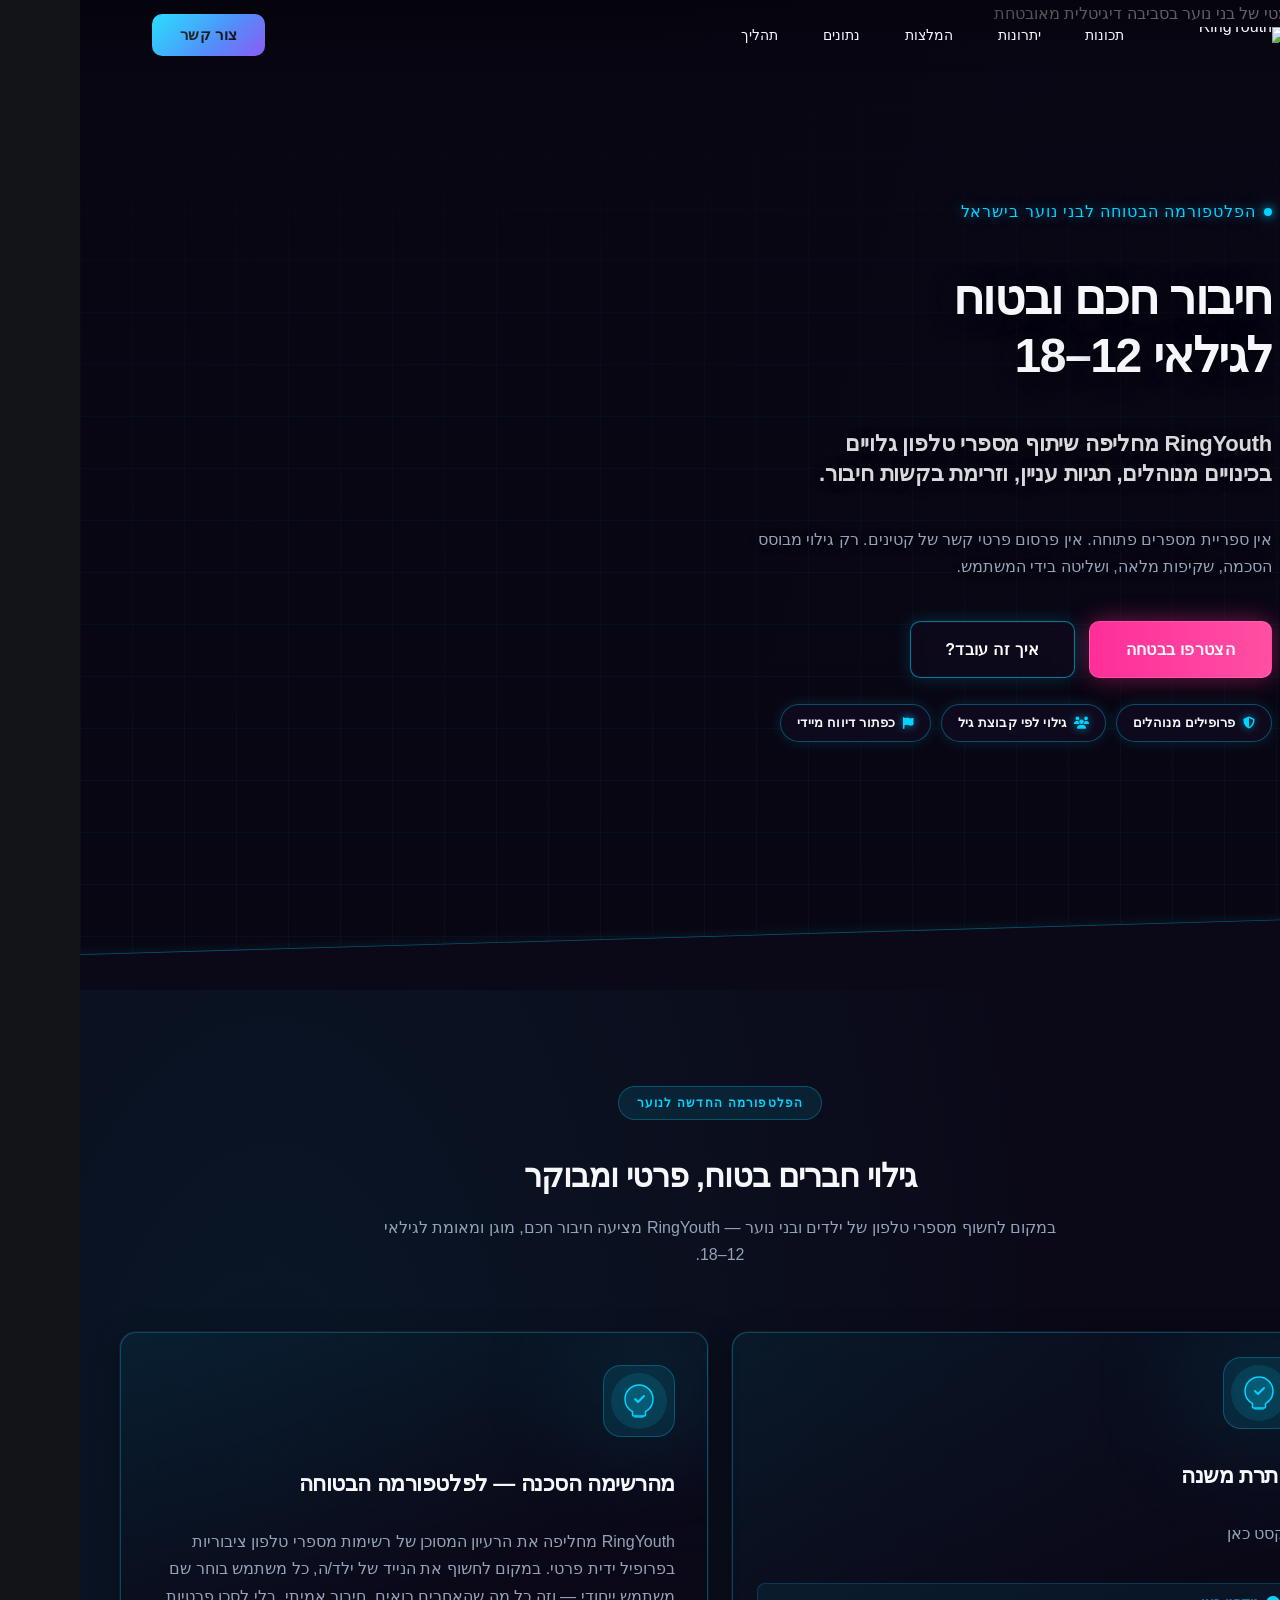
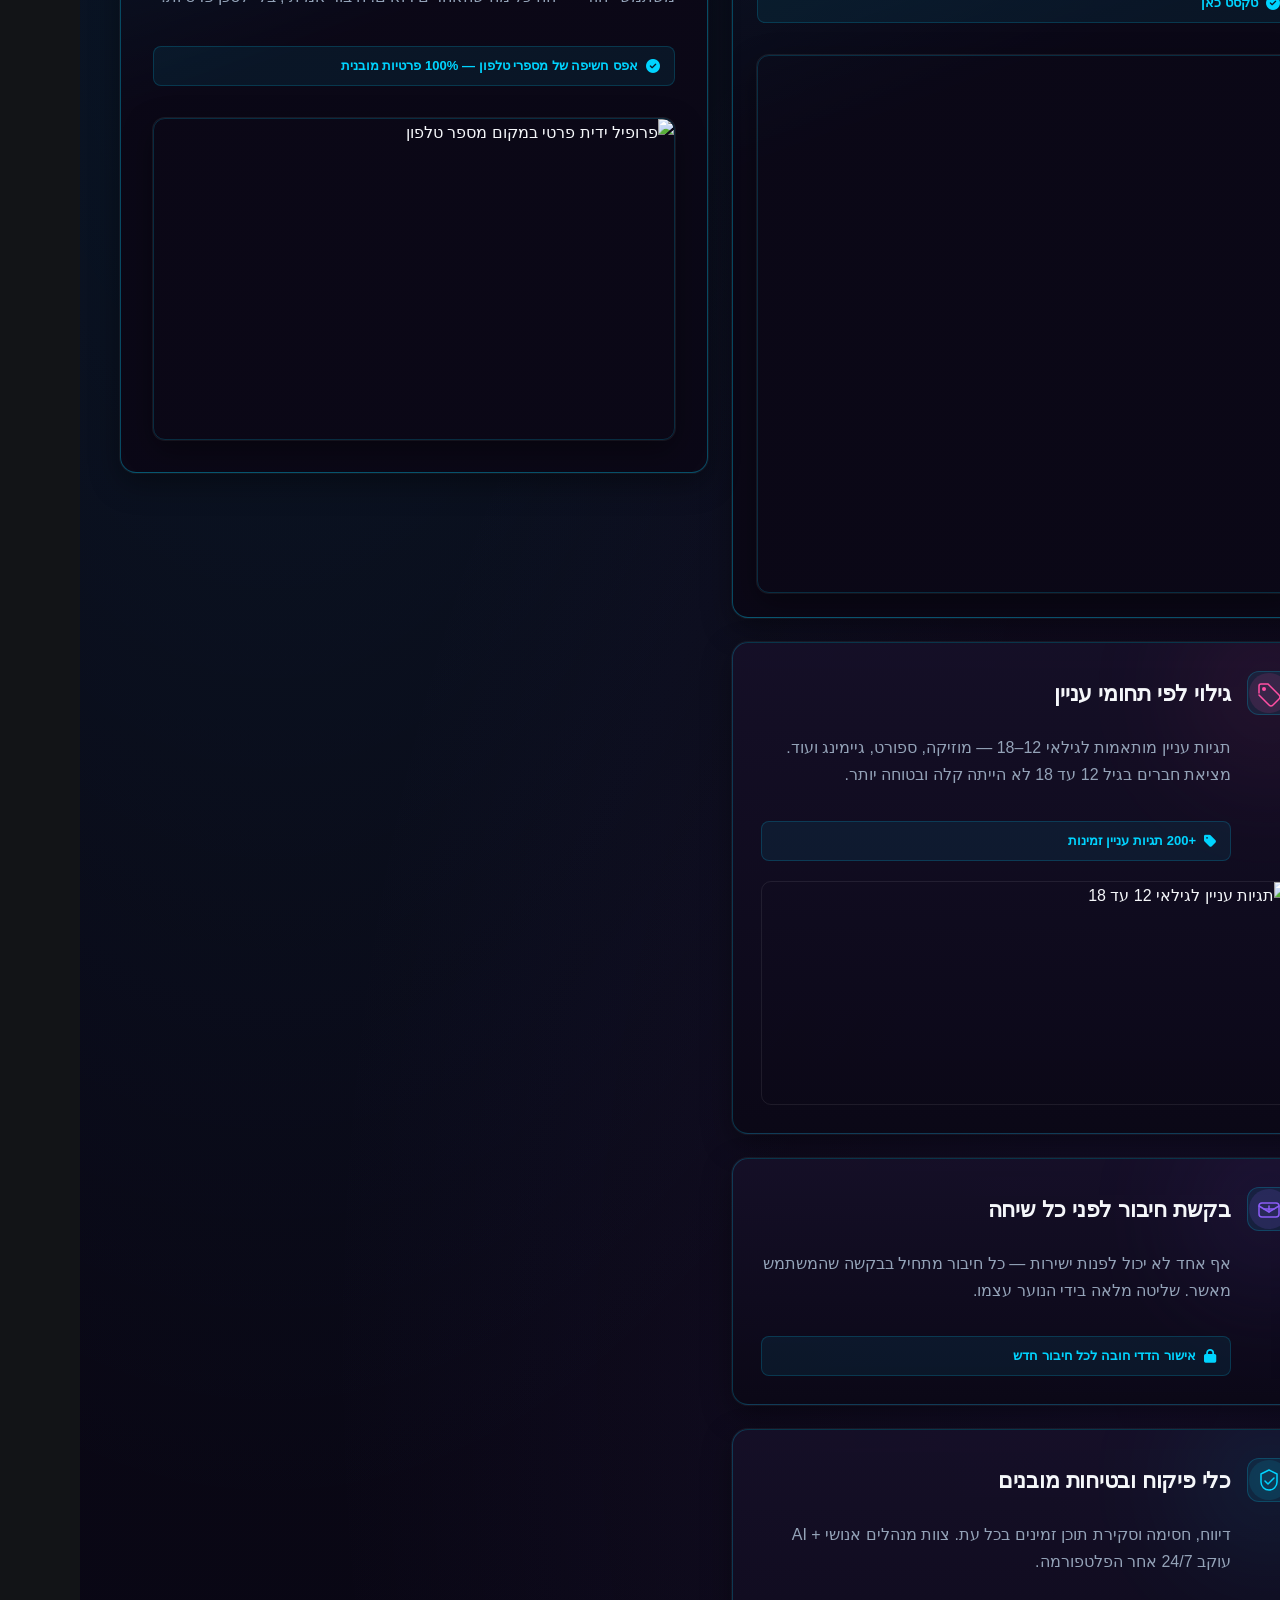
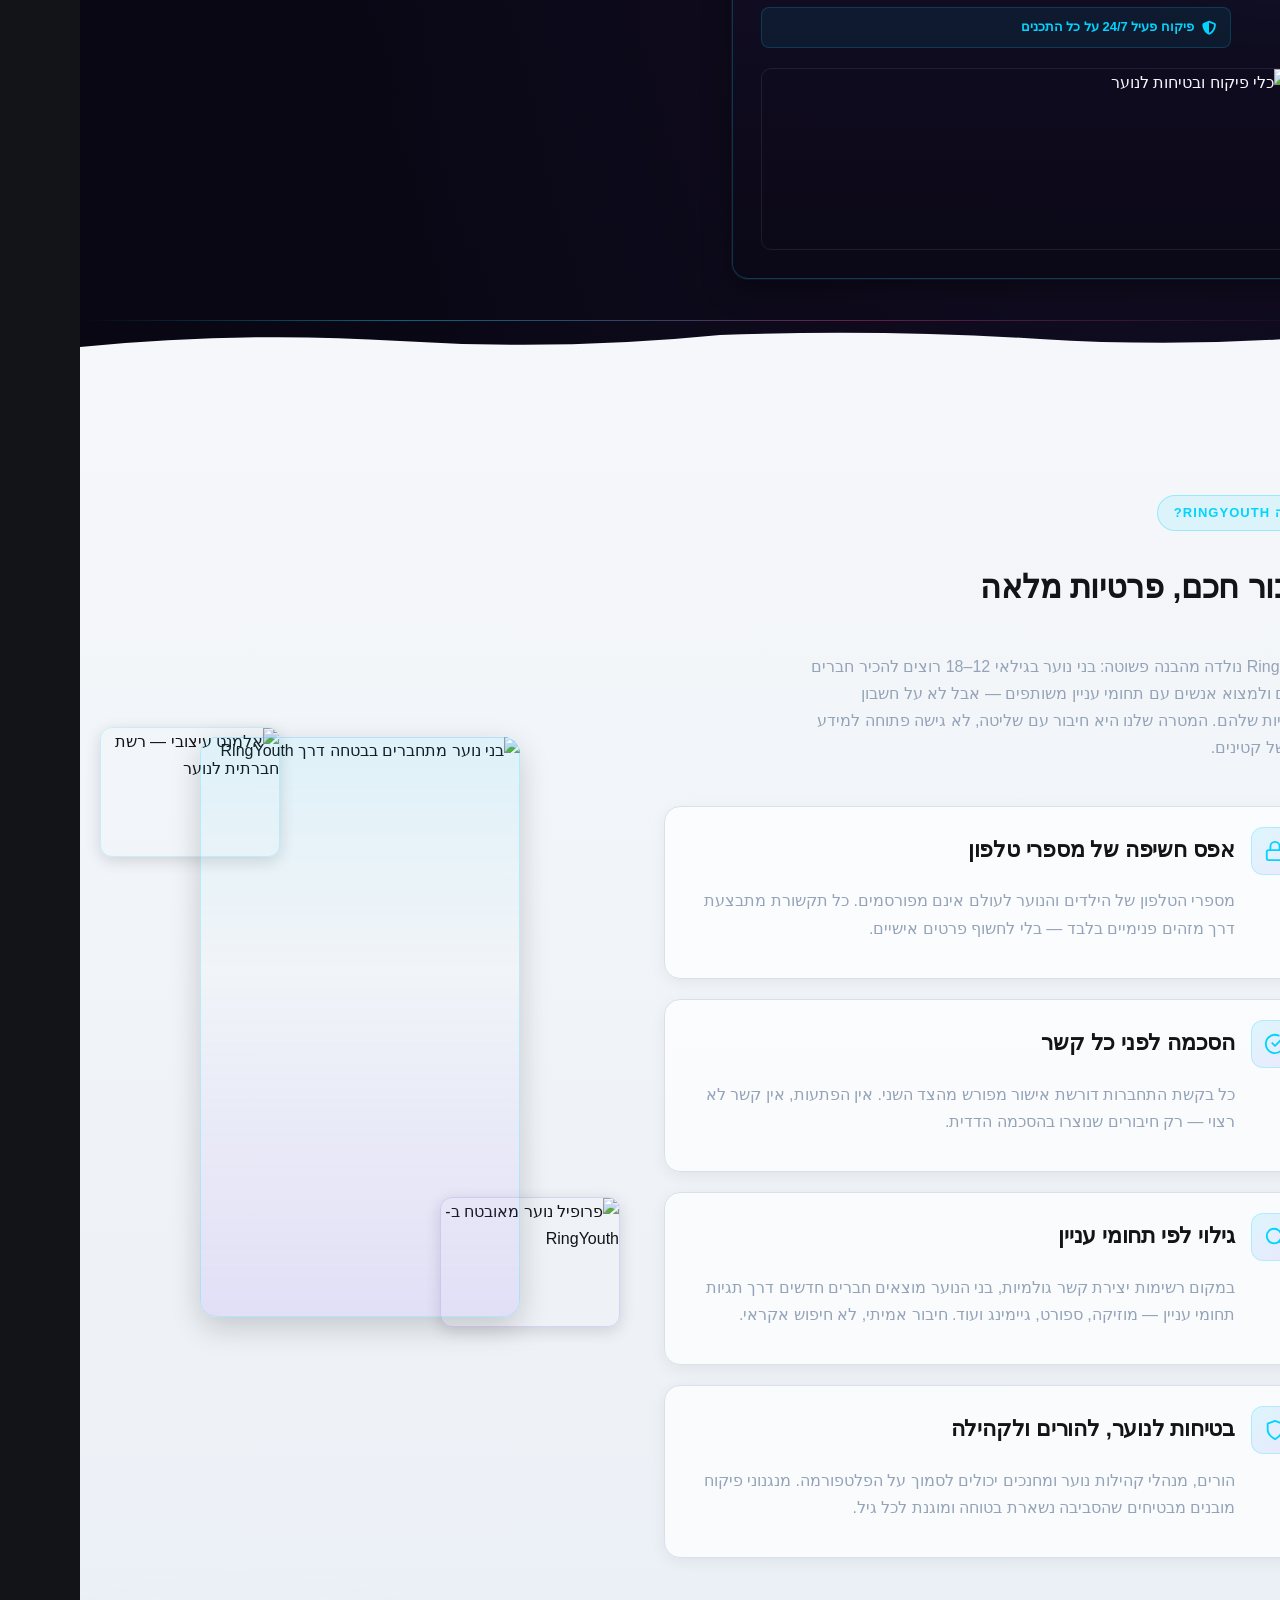
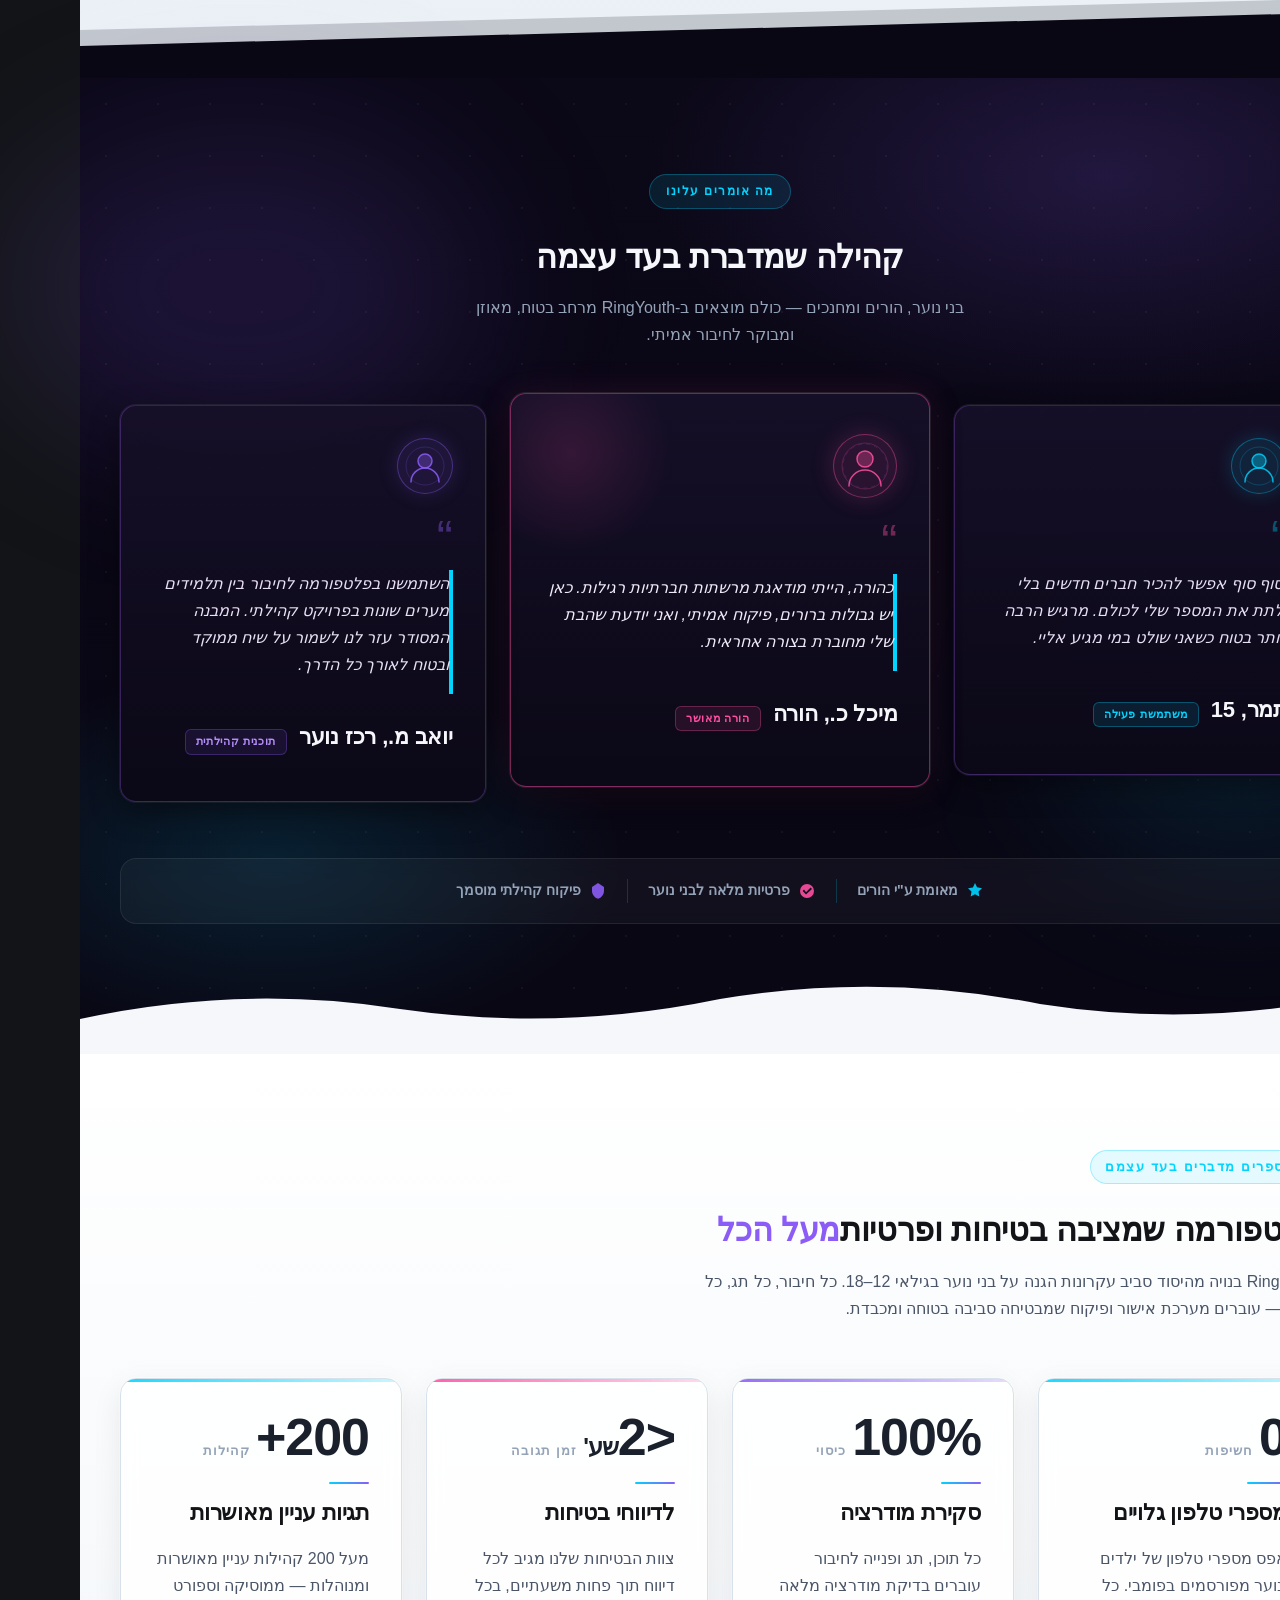
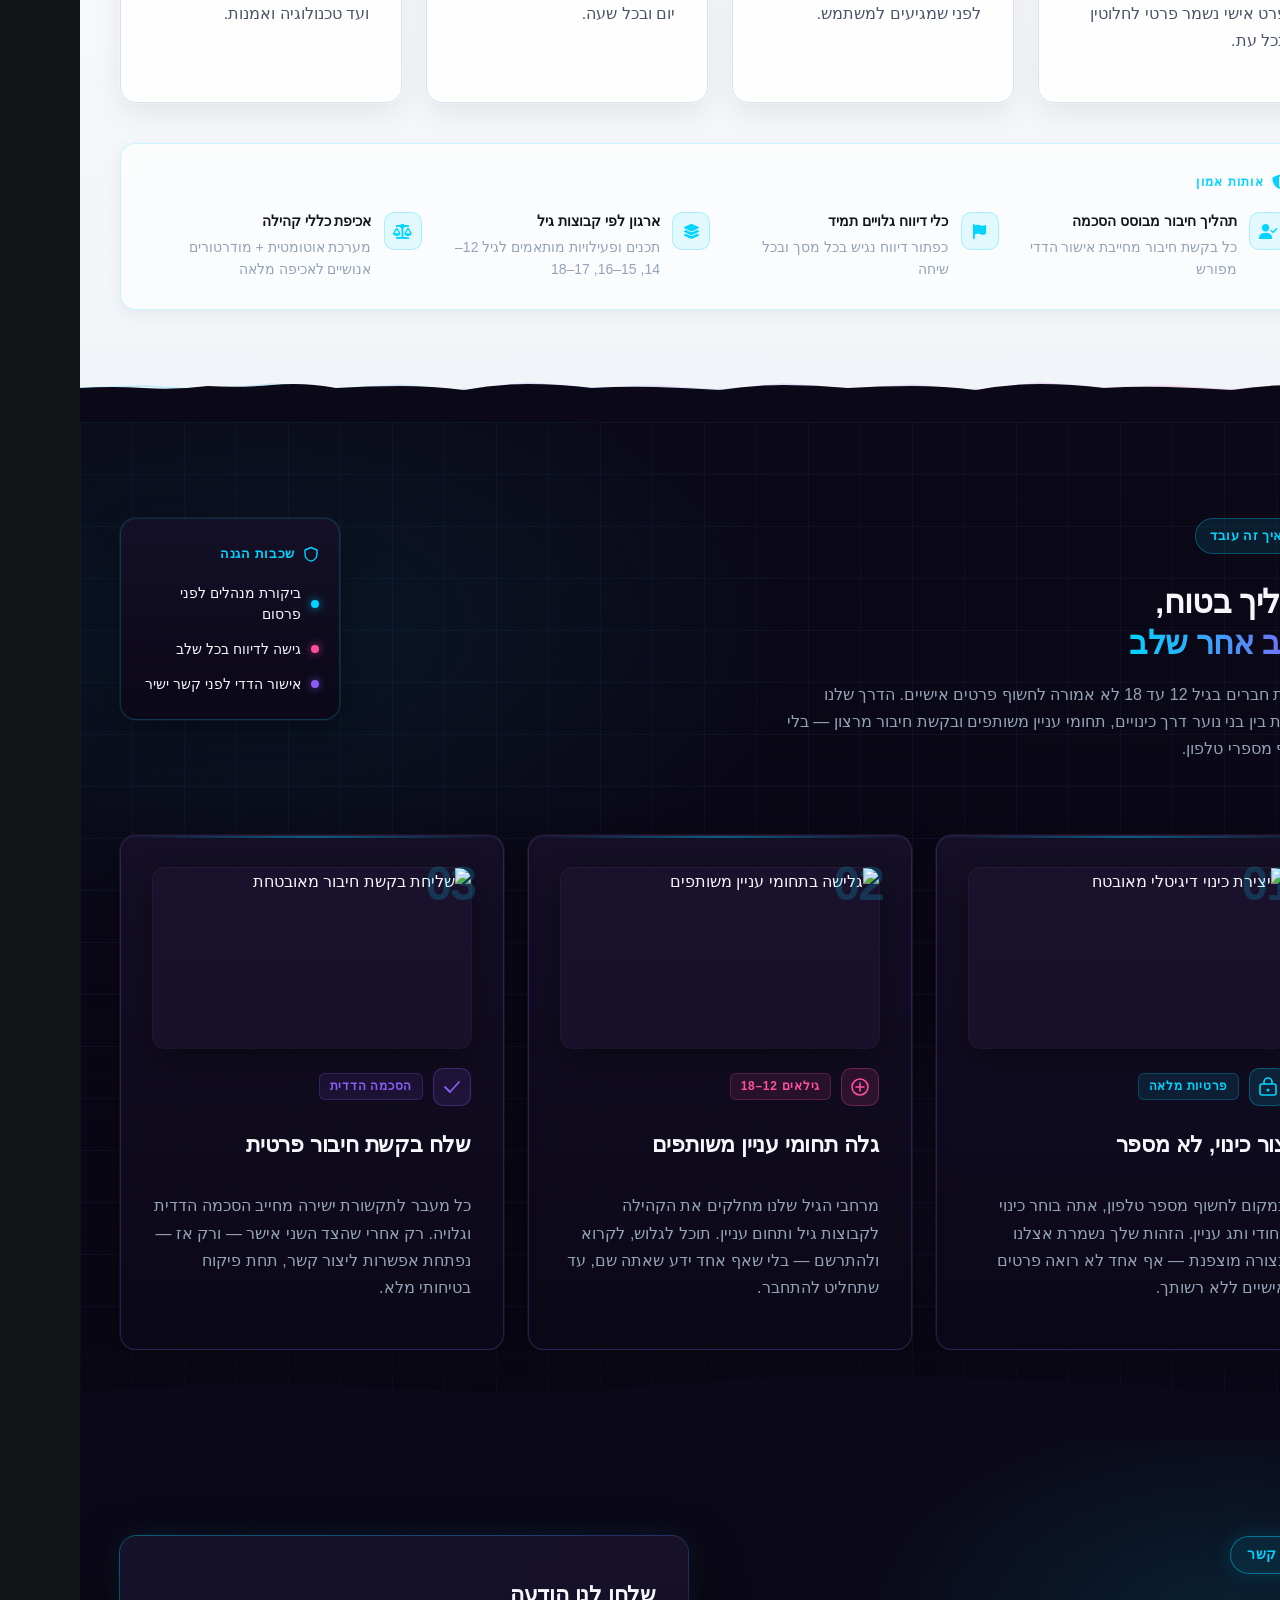
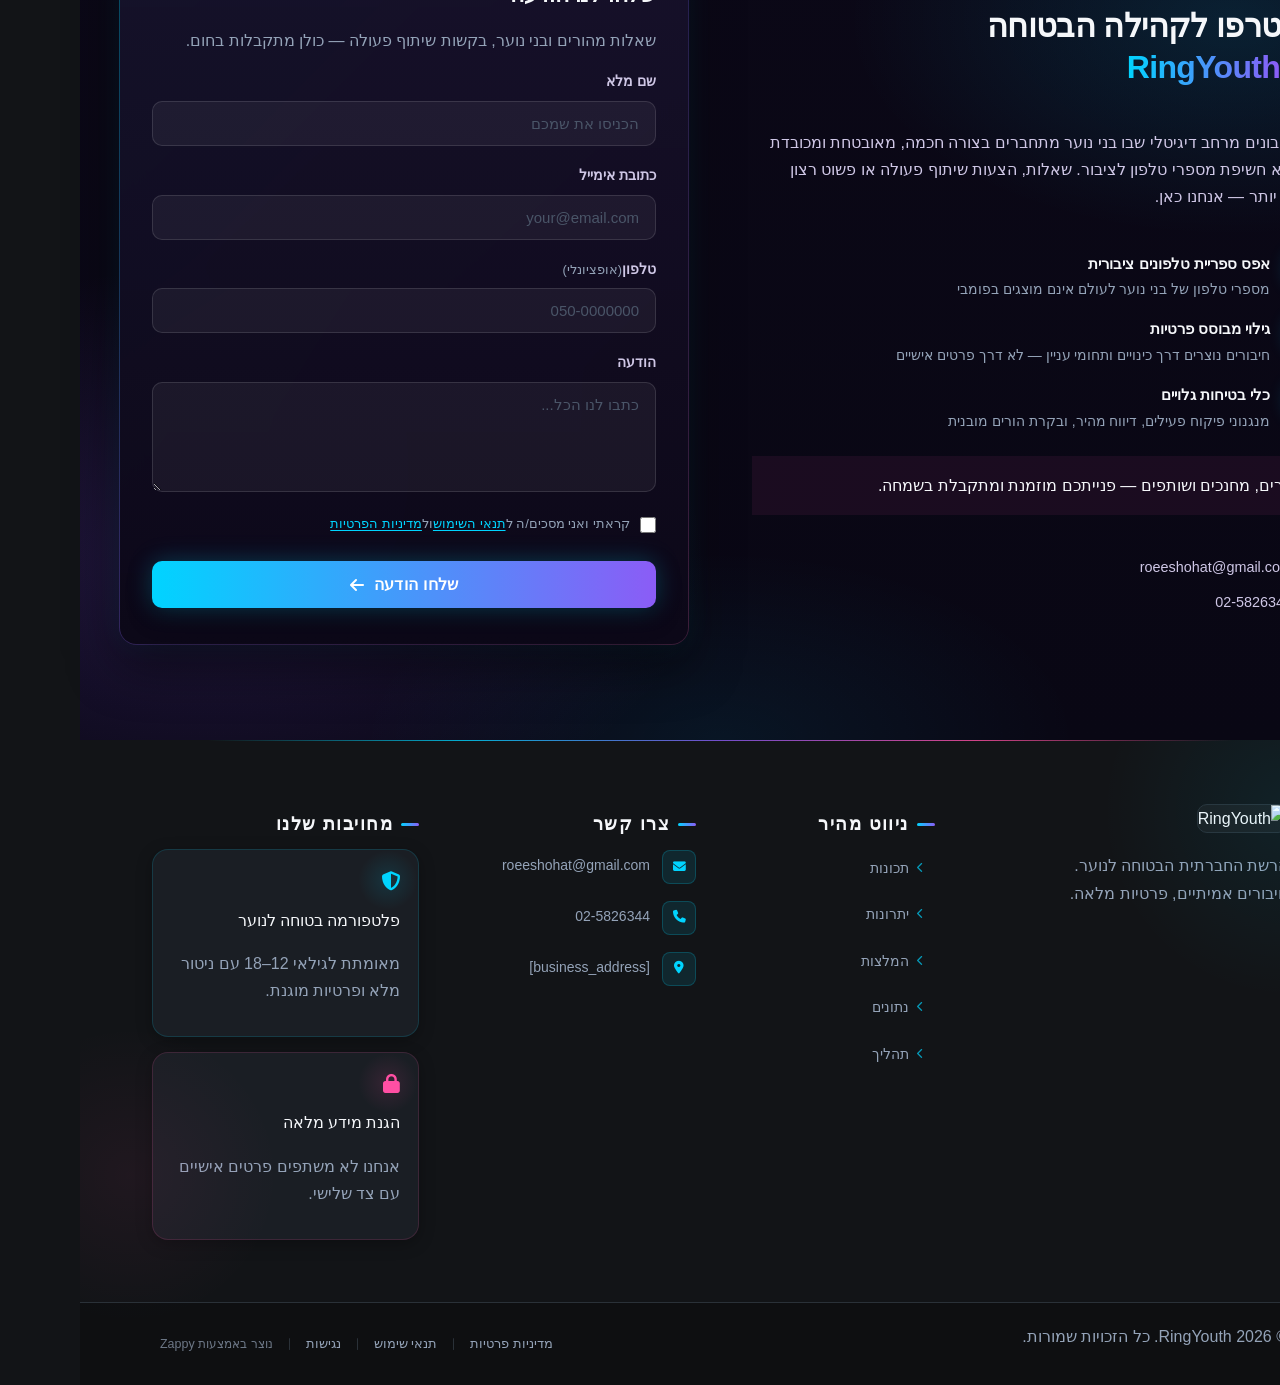
==== commit 41ee6c45: "Background sync: Progressive GitHub Sync" ====
--- a/public/index.html
+++ b/public/index.html
@@ -1 +1 @@
-<!doctype html><html dir="rtl" lang="he"><head><meta charset="UTF-8"><meta content="width=device-width,initial-scale=1" name="viewport"><meta content="index, follow" name="robots"><title>מספרי טלפון לבני נוער — RingYouth</title><meta content="A website intended to list or share phone numbers of children and teenagers aged 12-18. This type of service raises serious privacy and safety concerns regardin" name="description"><meta content="מספרי טלפון לבני נוער, מדריך טלפון לילדים ונוער ישראל, איך למצוא מספר טלפון של נוער, מציאת חברים בגיל 12 עד 18" name="keywords"><link href="/assets/favicon.ico" rel="icon" type="image/x-icon"><link href="/assets/favicon-16x16.png" rel="icon" type="image/png" sizes="16x16"><link href="/assets/favicon-32x32.png" rel="icon" type="image/png" sizes="32x32"><link href="/assets/favicon-48x48.png" rel="icon" type="image/png" sizes="48x48"><link href="/assets/favicon-192x192.png" rel="icon" type="image/png" sizes="192x192"><link href="/assets/favicon-512x512.png" rel="icon" type="image/png" sizes="512x512"><link href="/assets/apple-touch-icon.png" rel="apple-touch-icon"><script>!function(){"use strict";var t="dc1cea3d-219b-4611-b64d-7ca9a8ba3a64",e="https://api.zappy5.com/api/analytics/track",a=18e5,n=2592e6,o=!0,i=!0,r=!0;var s=function(){var e="zappy_visitor_"+t,a=null;try{if(a=localStorage.getItem(e)){var o=JSON.parse(a),i=Date.now();if(i-o.created<n)return o.lastSeen=i,localStorage.setItem(e,JSON.stringify(o)),o.id}}catch(t){console.warn("Zappy Analytics: LocalStorage not available")}var r="zv_"+Date.now()+"_"+Math.random().toString(36).substr(2,9);try{localStorage.setItem(e,JSON.stringify({id:r,created:Date.now(),lastSeen:Date.now()}))}catch(t){}return r}(),c=function(){var e="zappy_session_"+t,n=null;try{if(n=sessionStorage.getItem(e)){var o=JSON.parse(n),i=Date.now();if(i-o.timestamp<a)return o.timestamp=i,sessionStorage.setItem(e,JSON.stringify(o)),o.id}}catch(t){console.warn("Zappy Analytics: SessionStorage not available")}var r="zs_"+Date.now()+"_"+Math.random().toString(36).substr(2,9);try{sessionStorage.setItem(e,JSON.stringify({id:r,timestamp:Date.now()}))}catch(t){}return r}();function l(a,n){n=n||{};var o={website_id:t,event_type:a,page_path:window.location.pathname,referrer:document.referrer||"direct",visitor_id:s,session_id:c,metadata:n};if(navigator.sendBeacon){var i=new Blob([JSON.stringify(o)],{type:"application/json"});navigator.sendBeacon(e,i)}else fetch(e,{method:"POST",headers:{"Content-Type":"application/json"},body:JSON.stringify(o),keepalive:!0}).catch(function(t){console.warn("Zappy Analytics: Failed to track event",t)})}o&&l("pageview",{title:document.title,url:window.location.href}),i&&document.addEventListener("click",function(t){var e=t.target;if("BUTTON"===e.tagName||e.closest("button")){var a="BUTTON"===e.tagName?e:e.closest("button");l("click",{element:"button",text:a.textContent.trim().substring(0,100),id:a.id||null,class:a.className||null})}else if("A"===e.tagName||e.closest("a")){var n="A"===e.tagName?e:e.closest("a");l("navigation",{element:"link",text:n.textContent.trim().substring(0,100),href:n.href,external:n.hostname!==window.location.hostname})}},!0),r&&document.addEventListener("submit",function(t){var e=t.target;l("form_submit",{form_id:e.id||null,form_name:e.name||null,form_action:e.action||null,form_method:e.method||"GET"})},!0);var d=Date.now();window.addEventListener("beforeunload",function(){l("page_unload",{time_on_page:Math.floor((Date.now()-d)/1e3),page_path:window.location.pathname})}),window.zappyAnalytics={track:l,getVisitorId:function(){return s},getSessionId:function(){return c}}}()</script><meta content="מספרי טלפון לבני נוער — RingYouth" property="og:title"><meta content="A website intended to list or share phone numbers of children and teenagers aged 12-18. This type of service raises serious privacy and safety concerns regardin" property="og:description"><meta content="summary_large_image" name="twitter:card"><meta content="מספרי טלפון לבני נוער — RingYouth" name="twitter:title"><meta content="A website intended to list or share phone numbers of children and teenagers aged 12-18. This type of service raises serious privacy and safety concerns regardin" name="twitter:description"><meta content="website" property="og:type"><meta content="he_IL" property="og:locale"><link href="https://cdnjs.cloudflare.com/ajax/libs/font-awesome/6.4.0/css/all.min.css" rel="stylesheet"><link href="/assets/favicon.ico" rel="icon" type="image/x-icon"><link href="/assets/favicon-16x16.png" rel="icon" type="image/png" sizes="16x16"><link href="/assets/favicon-32x32.png" rel="icon" type="image/png" sizes="32x32"><link href="/assets/favicon-48x48.png" rel="icon" type="image/png" sizes="48x48"><link href="/assets/favicon-192x192.png" rel="icon" type="image/png" sizes="192x192"><link href="/assets/favicon-512x512.png" rel="icon" type="image/png" sizes="512x512"><link href="/assets/apple-touch-icon.png" rel="apple-touch-icon"><link href="https://cdn.jsdelivr.net/npm/vanilla-cookieconsent@3/dist/cookieconsent.css" rel="stylesheet"><script src="https://cdn.jsdelivr.net/npm/vanilla-cookieconsent@3/dist/cookieconsent.umd.js"></script><script src="https://cdn.jsdelivr.net/gh/mickidum/acc_toolbar/acctoolbar/acctoolbar.min.js"></script><link href="/styles.css" rel="stylesheet"><style id="zappy-dropdown-submenu-styles">#navMenu li:has(.sub-menu),.nav-menu li:has(.sub-menu),.navbar li:has(.sub-menu),nav li:has(.sub-menu){position:relative}#navMenu .sub-menu,.nav-menu .sub-menu,.navbar .sub-menu,nav .sub-menu{display:block!important;position:absolute!important;top:100%;left:0;min-width:220px;background:#fff;border-radius:8px;box-shadow:0 8px 25px rgba(0,0,0,.15);padding:8px 0;opacity:0;visibility:hidden;transform:translateY(10px);transition:all .3s ease;z-index:1000;list-style:none;pointer-events:none}#navMenu li:hover>.sub-menu,.nav-menu li:hover>.sub-menu,.navbar li:hover>.sub-menu,nav li:hover>.sub-menu{opacity:1!important;visibility:visible!important;transform:translateY(0)!important;pointer-events:auto!important}.sub-menu li{list-style:none;margin:0;padding:0}.sub-menu a{display:block!important;padding:10px 16px!important;color:var(--text-dark,#333)!important;font-weight:500;text-decoration:none;white-space:nowrap;transition:background-color .2s}.sub-menu .zappy-nav-child>a{padding-left:28px!important;font-size:.9em!important;opacity:.85!important}[dir=rtl] .sub-menu .zappy-nav-child>a,html[lang=ar] .sub-menu .zappy-nav-child>a,html[lang=he] .sub-menu .zappy-nav-child>a{padding-left:10px!important;padding-right:28px!important}.sub-menu .zappy-nav-parent>a{font-weight:600!important}.sub-menu a:hover{background-color:#f5f5f5}[dir=rtl] .nav-menu .sub-menu,[dir=rtl] .navbar .sub-menu,[dir=rtl] nav .sub-menu,html[lang=ar] .nav-menu .sub-menu,html[lang=ar] .navbar .sub-menu,html[lang=ar] nav .sub-menu,html[lang=he] .nav-menu .sub-menu,html[lang=he] .navbar .sub-menu,html[lang=he] nav .sub-menu{left:auto!important;right:0!important}.sub-menu:empty,.sub-menu:not(:has(li)):not(:has(> a)),.sub-menu:not(:has(li:not(.zappy-hidden-menu-item))):not(:has(> a)){display:none!important;opacity:0!important;visibility:hidden!important;pointer-events:none!important}li:has(.menu-group-title):hover>.sub-menu{opacity:1!important;visibility:visible!important;transform:translateY(0)!important;pointer-events:auto!important}#navMenu>li>.menu-group-title,.nav-menu>li>.menu-group-title{display:inline-block;padding:.5rem 1rem;cursor:default;user-select:none}@media (max-width:768px){#navMenu .sub-menu,.nav-menu .sub-menu,.navbar .sub-menu,nav .sub-menu{position:static!important;transform:none!important;box-shadow:none!important;background:0 0!important;max-height:0;overflow:hidden;opacity:0;visibility:hidden;transition:max-height .3s ease,opacity .3s ease;padding:0!important;border-radius:0!important}#navMenu .sub-menu.mobile-expanded,.nav-menu .sub-menu.mobile-expanded,.navbar .sub-menu.mobile-expanded{max-height:none!important;overflow-y:visible!important;opacity:1!important;visibility:visible!important;padding:8px 0 8px 16px!important}[dir=rtl] .sub-menu.mobile-expanded,html[lang=he] .sub-menu.mobile-expanded{padding:8px 16px 8px 0!important}#navMenu li:hover>.sub-menu,.nav-menu li:hover>.sub-menu,.navbar li:hover>.sub-menu,nav li:hover>.sub-menu{opacity:0;visibility:hidden;pointer-events:none}#navMenu li>.sub-menu.mobile-expanded,.nav-menu li>.sub-menu.mobile-expanded,.navbar li>.sub-menu.mobile-expanded,nav li>.sub-menu.mobile-expanded{opacity:1!important;visibility:visible!important;pointer-events:auto!important}#navMenu li:has(.sub-menu),.nav-menu li:has(.sub-menu),.navbar li:has(.sub-menu),nav li:has(.sub-menu){display:flex!important;flex-wrap:wrap!important;align-items:center!important;position:relative!important;min-height:44px!important}#navMenu li:has(.sub-menu)>a,.nav-menu li:has(.sub-menu)>a,.navbar li:has(.sub-menu)>a,nav li:has(.sub-menu)>a{flex:1!important;min-width:0!important}#navMenu li:has(.sub-menu)>.menu-group-title,.nav-menu li:has(.sub-menu)>.menu-group-title,.navbar li:has(.sub-menu)>.menu-group-title,nav li:has(.sub-menu)>.menu-group-title{flex:1!important;min-width:0!important;padding:0!important;line-height:inherit!important}#navMenu li:has(.sub-menu)>.sub-menu,.nav-menu li:has(.sub-menu)>.sub-menu,.navbar li:has(.sub-menu)>.sub-menu,nav li:has(.sub-menu)>.sub-menu{flex-basis:100%!important;width:100%!important}#navMenu li:has(.sub-menu)>a [class*=arrow],#navMenu li:has(.sub-menu)>a [class*=chevron],.nav-menu li:has(.sub-menu)>a .fa-angle-down,.nav-menu li:has(.sub-menu)>a .fa-chevron-down,.nav-menu li:has(.sub-menu)>a [class*=arrow],.nav-menu li:has(.sub-menu)>a [class*=chevron],nav li:has(.sub-menu)>a [class*=arrow],nav li:has(.sub-menu)>a [class*=chevron]{display:none!important;visibility:hidden!important}.mobile-submenu-toggle{display:flex!important;align-items:center!important;justify-content:center!important;width:44px!important;height:auto!important;background:0 0!important;border:none!important;cursor:pointer!important;color:var(--text-light)!important;position:static!important;flex-shrink:0!important;align-self:stretch!important;z-index:2!important;padding:0!important;margin:0!important}.mobile-submenu-toggle::after{content:''!important;width:0!important;height:0!important;border-left:6px solid transparent!important;border-right:6px solid transparent!important;border-top:7px solid currentColor!important;transition:transform .3s ease!important}.mobile-submenu-toggle.expanded::after{transform:rotate(180deg)!important}.sub-menu a{padding:10px 0!important;display:block!important;color:var(--text-light)!important;white-space:normal!important}.sub-menu .zappy-nav-child>a{padding-left:28px!important;font-size:.9em!important;opacity:.85!important}[dir=rtl] .sub-menu .zappy-nav-child>a,html[lang=ar] .sub-menu .zappy-nav-child>a,html[lang=he] .sub-menu .zappy-nav-child>a{padding-left:0!important;padding-right:28px!important}.sub-menu .zappy-nav-parent>a{font-weight:600!important}#navMenu.active,.nav-menu.active{max-width:100vw!important;overflow-x:hidden!important;box-sizing:border-box!important}.navbar .sub-menu li a,.zappy-products-dropdown .sub-menu a,nav.navbar .sub-menu li a{color:var(--text-light)!important}}@media (min-width:769px){.mobile-submenu-toggle{display:none!important}}</style><style id="mobile-lang-menu-deployed-css">@media (max-width:768px){.lang-switcher,.nav-container .lang-switcher,.nav-cta-container .lang-switcher,.nav-ecommerce-icons .lang-switcher,.nav-icons-left .lang-switcher,.navbar .lang-switcher,.navbar .nav-cta-container .lang-switcher{display:none!important}.mobile-lang-menu{width:100%;border-top:1px solid rgba(128,128,128,.2);padding:8px 0 0 0;margin-top:8px}.mobile-lang-toggle{display:flex!important;align-items:center;justify-content:space-between;width:100%;padding:12px 16px;background:0 0;border:none;cursor:pointer;font-size:15px;color:inherit;font-family:inherit}.mobile-lang-toggle::after{content:'';display:inline-block;width:8px;height:8px;border-right:2px solid currentColor;border-bottom:2px solid currentColor;transform:rotate(45deg);transition:transform .3s ease;margin-left:8px}.mobile-lang-toggle.expanded::after{transform:rotate(-135deg)}.mobile-lang-options{max-height:0;overflow:hidden;transition:max-height .3s ease}.mobile-lang-options.expanded{max-height:300px}.mobile-lang-option{display:flex!important;align-items:center;gap:10px;padding:10px 24px;text-decoration:none;color:inherit;font-size:14px;font-family:inherit}.mobile-lang-option:hover{background:rgba(128,128,128,.1)}.mobile-lang-option.active{font-weight:600;opacity:.7;pointer-events:none}.mobile-lang-option img{width:20px;height:20px;border-radius:50%}}@media (min-width:769px){.mobile-lang-menu{display:none!important}}</style><style id="zappy-widget-visibility">#mic-access-tool-box,#mic-access-tool-general-button,#mic-init-access-tool #mic-access-tool-box,#mic-init-access-tool #mic-access-tool-general-button,#mic-init-access-tool .mic-access-tool-general-button,._access-icon,._access-menu,.mic-access-tool-box,.mic-access-tool-general-button,div[id*=mic-access-tool-box]{display:none!important;visibility:hidden!important;opacity:0!important;pointer-events:none!important}</style></head><body><nav class="navbar" dir="rtl"><button class="mobile-toggle" aria-label="Menu" id="mobileToggle"><svg viewBox="0 0 24 24" fill="none" height="24" width="24" class="hamburger-icon"><path d="M3 12h18M3 6h18M3 18h18" stroke="currentColor" stroke-width="2" stroke-linecap="round"></path></svg><svg viewBox="0 0 24 24" fill="none" height="24" width="24" class="close-icon" style="display:none"><path d="M18 6L6 18M6 6l12 12" stroke="currentColor" stroke-width="2" stroke-linecap="round"></path></svg></button><button class="phone-header-btn" aria-label="Call" data-phone=""><svg viewBox="0 0 24 24" fill="currentColor" height="20" width="20"><path d="M22 16.92v3a2 2 0 0 1-2.18 2 19.79 19.79 0 0 1-8.63-3.07 19.5 19.5 0 0 1-6-6 19.79 19.79 0 0 1-3.07-8.67A2 2 0 0 1 4.11 2h3a2 2 0 0 1 2 1.72 12.84 12.84 0 0 0 .7 2.81 2 2 0 0 1-.45 2.11L8.09 9.91a16 16 0 0 0 6 6l1.27-1.27a2 2 0 0 1 2.11-.45 12.84 12.84 0 0 0 2.81.7A2 2 0 0 1 22 16.92z"></path></svg></button><div class="nav-container"><div class="nav-right-group"><div class="nav-brand"><a href="/" class="logo-link"><img alt="RingYouth" src="/assets/business-logo.webp" class="logo"></a></div><ul class="nav-menu" id="navMenu"><li><a href="#features">תכונות</a></li><li><a href="#benefits">יתרונות</a></li><li><a href="#testimonials">המלצות</a></li><li><a href="#stats">נתונים</a></li><li><a href="#process">תהליך</a></li></ul></div><div class="nav-cta-container"><a href="#contact" class="nav-cta-btn">צור קשר</a></div></div></nav><script>window.addEventListener("load",function(){const e=document.querySelector(".navbar, nav, header");if(!e)return void console.log("[Navbar] Navbar element not found");let t=document.getElementById("mobileToggle")||document.querySelector(".mobile-toggle")||document.querySelector(".hamburger")||document.querySelector(".hamburger-menu")||document.querySelector(".menu-toggle")||document.querySelector(".burger-menu")||document.querySelector('[aria-label="Menu"]')||document.querySelector('[aria-label="תפריט"]');const o=document.querySelector(".phone-header-btn"),n=window.getComputedStyle(e);let r=n.backgroundColor;if(console.log("[Navbar] Initial navbar background:",r),"transparent"===r||"rgba(0, 0, 0, 0)"===r||r.startsWith("rgba")&&r.includes(", 0)")){const e=n.backgroundImage;if(e&&"none"!==e)console.log("[Navbar] Navbar has background image/gradient, using dark text"),r="rgb(240, 240, 240)";else{const e=window.getComputedStyle(document.body).backgroundColor;console.log("[Navbar] Navbar transparent, using body background:",e),r=e}}const i=r.match(/\d+/g);if(i&&i.length>=3){const e=(.299*parseInt(i[0])+.587*parseInt(i[1])+.114*parseInt(i[2]))/255;console.log("[Navbar] Mobile button colors preserved from Claude CSS (luminance:",e.toFixed(2)+")");const n=document.createElement("style");n.id="zappy-mobile-nav-fix";document.documentElement.lang;document.documentElement.dir,n.textContent='\n        /* Hide mobile buttons on desktop, show only on mobile */\n        @media (min-width: 769px) {\n          .mobile-toggle,\n          .phone-header-btn {\n            display: none !important;\n          }\n        }\n        \n        /* Show and position mobile buttons correctly on mobile */\n        @media (max-width: 768px) {\n          .mobile-toggle,\n          .phone-header-btn {\n            position: absolute !important;\n            top: 50% !important;\n            transform: translateY(-50%) !important;\n            z-index: 1001 !important;\n            display: flex !important;\n            align-items: center !important;\n            justify-content: center !important;\n            width: 36px !important;\n            height: 36px !important;\n            border-radius: 50% !important;\n            border: none !important;\n            cursor: pointer !important;\n            padding: 6px !important;\n            background: none !important;\n            color: var(--nav-text, var(--text-light)) !important;\n          }\n          \n          /* LTR positioning (default): hamburger LEFT, phone RIGHT */\n          html:not([dir="rtl"]):not([lang="he"]):not([lang="ar"]) .mobile-toggle,\n          html[dir="ltr"] .mobile-toggle {\n            left: 12px !important;\n            right: auto !important;\n          }\n          html:not([dir="rtl"]):not([lang="he"]):not([lang="ar"]) .phone-header-btn,\n          html[dir="ltr"] .phone-header-btn {\n            right: 12px !important;\n            left: auto !important;\n          }\n          \n          /* RTL positioning: hamburger RIGHT, phone LEFT */\n          html[dir="rtl"] .mobile-toggle,\n          html[lang="he"] .mobile-toggle,\n          html[lang="ar"] .mobile-toggle {\n            right: 12px !important;\n            left: auto !important;\n          }\n          html[dir="rtl"] .phone-header-btn,\n          html[lang="he"] .phone-header-btn,\n          html[lang="ar"] .phone-header-btn {\n            left: 12px !important;\n            right: auto !important;\n          }\n          \n          /* CRITICAL: Ensure nav-container has min-height on mobile */\n          /* All children are positioned absolutely/fixed on mobile, so height:auto collapses to 0 */\n          .nav-container {\n            min-height: 70px !important;\n            position: relative !important;\n          }\n          \n          /* Ensure SVG icons are properly sized and inherit color */\n          .mobile-toggle svg,\n          .phone-header-btn svg {\n            width: 24px !important;\n            height: 24px !important;\n            /* Don\'t force display - let JavaScript control hamburger/close toggle */\n          }\n          \n          /* Reset nav-cta-container on mobile - remove desktop box-shadow/padding */\n          /* that creates a visible ghost box when CTA button is hidden */\n          .nav-cta-container {\n            box-shadow: none !important;\n            padding: 0 !important;\n          }\n          \n          /* Hide nav-cta-container entirely on mobile when there\'s no lang-switcher */\n          /* (only the CTA button is inside, and it\'s hidden on mobile) */\n          .nav-cta-container:not(:has(.lang-switcher)) {\n            display: none !important;\n          }\n          \n          /* CRITICAL: Prevent hero image fade gradient from bleeding over headline text */\n          /* The .image-fade-gradient has bottom: -30px (extends below parent) */\n          /* On mobile stacked layout, this overlaps the h1 text below the image */\n          .hero-image-column {\n            overflow: hidden !important;\n          }\n          .image-fade-gradient {\n            bottom: 0 !important;\n          }\n          \n          /* Hide desktop language switcher on mobile - hamburger menu handles it */\n          /* High specificity to override stored CSS */\n          .lang-switcher,\n          .nav-cta-container .lang-switcher,\n          .nav-container .lang-switcher,\n          .navbar .lang-switcher,\n          .navbar .nav-cta-container .lang-switcher {\n            display: none !important;\n          }\n        }\n      ';const r=document.getElementById("zappy-mobile-nav-fix");r&&r.remove(),document.head.appendChild(n),console.log("[Navbar] Critical CSS injected for mobile nav positioning");const l=window.innerWidth<=768;if(t){const e=t.querySelector(".hamburger-icon"),o=t.querySelector(".close-icon");e&&(e.style.setProperty("width","24px","important"),e.style.setProperty("height","24px","important"),e.style.setProperty("display","block","important")),o&&(o.style.setProperty("width","24px","important"),o.style.setProperty("height","24px","important"),o.style.setProperty("display","none","important")),l?(t.style.setProperty("position","absolute","important"),t.style.setProperty("top","50%","important"),t.style.setProperty("transform","translateY(-50%)","important"),t.style.setProperty("z-index","1001","important"),t.style.removeProperty("left"),t.style.removeProperty("right"),console.log("[Navbar] Mobile toggle positioning applied (mobile viewport)")):(t.style.removeProperty("position"),t.style.removeProperty("top"),t.style.removeProperty("transform"),t.style.removeProperty("z-index"),t.style.removeProperty("left"),t.style.removeProperty("right"),console.log("[Navbar] Desktop viewport - cleared mobile toggle inline positioning"))}if(o){const e=o.querySelector("svg");e&&(e.style.width="24px",e.style.height="24px",e.setAttribute("width","24"),e.setAttribute("height","24")),l?(o.style.setProperty("position","absolute","important"),o.style.setProperty("top","50%","important"),o.style.setProperty("transform","translateY(-50%)","important"),o.style.setProperty("z-index","1001","important"),o.style.removeProperty("left"),o.style.removeProperty("right"),console.log("[Navbar] Phone button positioning applied (mobile viewport)")):(o.style.removeProperty("position"),o.style.removeProperty("top"),o.style.removeProperty("transform"),o.style.removeProperty("z-index"),o.style.removeProperty("left"),o.style.removeProperty("right"),console.log("[Navbar] Desktop viewport - cleared phone button inline positioning"))}}else console.log("[Navbar] Could not parse background color:",r);t=document.getElementById("mobileToggle")||document.querySelector(".mobile-toggle")||document.querySelector(".hamburger")||document.querySelector(".hamburger-menu")||document.querySelector(".menu-toggle")||document.querySelector(".burger-menu")||document.querySelector('[aria-label="Menu"]')||document.querySelector('[aria-label="תפריט"]');const l=document.getElementById("navMenu")||document.querySelector(".nav-menu")||document.querySelector(".nav-links")||document.querySelector("nav ul:not(.submenu)");if(!t||!l)return void console.log("[Navbar] Mobile toggle or menu not found:",{toggle:!!t,menu:!!l});l.id||(l.id="navMenu"),console.log("[Navbar] Initializing mobile menu...");const a=t.cloneNode(!0);t.parentNode.replaceChild(a,t),a.addEventListener("click",function(e){e.preventDefault(),e.stopPropagation();const t=this.querySelector(".hamburger-icon"),o=this.querySelector(".close-icon");l.classList.contains("active")?(l.classList.remove("active"),t&&t.style.setProperty("display","block","important"),o&&o.style.setProperty("display","none","important"),document.body.style.overflow="",console.log("[Navbar] Menu closed")):(l.classList.add("active"),t&&t.style.setProperty("display","none","important"),o&&o.style.setProperty("display","block","important"),document.body.style.overflow="hidden",console.log("[Navbar] Menu opened"))}),l.querySelectorAll("a").forEach(function(e){e.addEventListener("click",function(){if("#"===this.getAttribute("href"))return;const e=a.querySelector(".hamburger-icon"),t=a.querySelector(".close-icon");l.classList.remove("active"),e&&e.style.setProperty("display","block","important"),t&&t.style.setProperty("display","none","important"),document.body.style.overflow="",console.log("[Navbar] Menu closed (link clicked)")})});var s=l.querySelectorAll(".dropdown-toggle");s.forEach(function(e){e.addEventListener("click",function(e){e.preventDefault(),e.stopPropagation();var t=this.closest(".nav-dropdown");t&&(t.parentNode.querySelectorAll(".nav-dropdown.open").forEach(function(e){e!==t&&e.classList.remove("open")}),t.classList.toggle("open"),console.log("[Navbar] Dropdown toggled:",t.classList.contains("open")?"open":"closed"))})}),document.addEventListener("click",function(e){e.target.closest(".nav-dropdown")||document.querySelectorAll(".nav-dropdown.open").forEach(function(e){e.classList.remove("open")})}),console.log("[Navbar] Dropdown handlers initialized for "+s.length+" dropdowns"),o&&o.addEventListener("click",function(){const e=document.querySelectorAll('a[href^="tel:"]'),t=e.length>0?e[0].getAttribute("href").replace("tel:",""):"[business_phone]";window.location.href="tel:"+t,console.log("[Navbar] Phone button clicked")}),console.log("[Navbar] Mobile menu initialized successfully");const p=function(){const e=document.querySelector(".whatsapp-float");e&&(window.innerWidth>=769?(e.style.setProperty("display","none","important"),e.style.setProperty("visibility","hidden","important"),e.style.setProperty("opacity","0","important"),e.style.setProperty("pointer-events","none","important"),console.log("[WhatsApp] Button hidden on desktop")):(e.style.removeProperty("display"),e.style.removeProperty("visibility"),e.style.removeProperty("opacity"),e.style.removeProperty("pointer-events"),console.log("[WhatsApp] Button visible on mobile")))};let c;p(),window.addEventListener("resize",function(){clearTimeout(c),c=setTimeout(p,100)})})</script><main><section class="index-hero-section" data-layout-spec="בית-hero" dir="rtl" data-hero-type="fullscreen-scrim"><div class="index-hero-bg-wrapper"><img alt="רקע קינמטי של בני נוער בסביבה דיגיטלית מאובטחת" src="/assets/site-index-hero-image-1.webp" data-context="Cinematic dark-tech hero background for a youth social network app. Abstract silhouettes of teenagers aged 12-18 are embedded in a deep graphite near-black atmosphere. Electric cyan (#00D4FF) and hot pink (#FF4FA3) neon glow accents radiate from behind the silhouettes. Subtle neon grid lines run across the background. Blurred gradient atmosphere with purple-to-dark transitions. Premium, safe, futuristic mood. No faces visible — only stylized glowing outlines and shapes. 16:9 cinematic wide format." data-placeholder="index-hero-image-1" height="810" width="1440" class="index-hero-bg-img" data-hero-bg="true"></div><div class="index-hero-scrim" aria-hidden="true"></div><div class="index-hero-grid-overlay" aria-hidden="true"></div><div class="index-hero-content-wrapper"><div class="index-hero-content"><p class="index-hero-trust-line"><span class="index-hero-trust-dot" aria-hidden="true"></span>הפלטפורמה הבטוחה לבני נוער בישראל</p><h1 class="index-hero-h1">חיבור חכם ובטוח<br>לגילאי 12–18</h1><h3 class="index-hero-h3">RingYouth מחליפה שיתוף מספרי טלפון גלויים<br class="index-hero-br-desktop">בכינויים מנוהלים, תגיות עניין, וזרימת בקשות חיבור.</h3><p class="index-hero-body">אין ספריית מספרים פתוחה. אין פרסום פרטי קשר של קטינים. רק גילוי מבוסס הסכמה, שקיפות מלאה, ושליטה בידי המשתמש.</p><div class="index-hero-cta-row"><a href="/join" class="index-hero-btn-primary">הצטרפו בבטחה</a><a href="/how-it-works" class="index-hero-btn-secondary">איך זה עובד?</a></div><div class="index-hero-badges-row"><span class="index-hero-badge"><i class="fa-solid fa-shield-halved" aria-hidden="true"></i>פרופילים מנוהלים</span><span class="index-hero-badge"><i class="fa-solid fa-users" aria-hidden="true"></i>גילוי לפי קבוצת גיל</span><span class="index-hero-badge"><i class="fa-solid fa-flag" aria-hidden="true"></i>כפתור דיווח מיידי</span></div></div></div><div class="index-hero-divider-wrapper"><svg viewBox="0 0 1440 90" xmlns="http://www.w3.org/2000/svg" aria-hidden="true" data-no-icon-edit="true" preserveAspectRatio="none"><defs><filter id="index-hero-glow"><feGaussianBlur result="blur" stdDeviation="4"></feGaussianBlur><feComposite in="SourceGraphic" in2="blur" operator="over"></feComposite></filter></defs><line stroke="rgba(0,212,255,0.35)" stroke-width="1.5" x1="0" x2="1440" y1="55" y2="18" filter="url(#index-hero-glow)"></line><path d="M0,90 L0,55 L1440,18 L1440,90 Z" fill="#0B0817"></path></svg></div></section><section class="index-features-section" data-layout-spec="בית-features" dir="rtl" id="index-features-section"><div class="index-features-container"><div class="index-features-intro"><p class="zappy-editable"><span class="index-features-eyebrow">הפלטפורמה החדשה לנוער</span></p><h2 class="index-features-heading">גילוי חברים בטוח, פרטי ומבוקר</h2><p class="index-features-subtext">במקום לחשוף מספרי טלפון של ילדים ובני נוער — RingYouth מציעה חיבור חכם, מוגן ומאומת לגילאי 12–18.</p></div><div class="index-features-grid"><article class="index-feature-card index-feature-card--hero zappy-grid-item-no-stretch" data-grid-item-index="0" style="background-color:rgba(0, 0, 0, 0) !important;padding:24px !important;box-sizing:border-box"><div class="index-feature-card-glow index-feature-card-glow--cyan"></div><div class="index-feature-card-inner"><div class="index-feature-icon-wrap index-feature-icon-wrap--large"><svg viewBox="0 0 56 56" fill="none" height="56" width="56" data-element-type="icon" data-icon-type="svg" xmlns="http://www.w3.org/2000/svg" aria-hidden="true" data-element-id="icon-1776769222519-6pfq4q6vm"><circle cx="28" cy="28" r="28" fill="rgba(0,212,255,0.12)"></circle><path d="M28 12C20.268 12 14 18.268 14 26C14 31.418 17.02 36.12 21.5 38.64V42C21.5 42.552 21.948 43 22.5 43H33.5C34.052 43 34.5 42.552 34.5 42V38.64C38.98 36.12 42 31.418 42 26C42 18.268 35.732 12 28 12Z" fill="rgba(0,212,255,0.18)" stroke="#00D4FF" stroke-width="1.5"></path><path d="M24 26L27 29L33 23" stroke="#00D4FF" stroke-width="2" stroke-linecap="round" stroke-linejoin="round"></path><rect height="2" rx="1" width="10" x="23" y="43" fill="#00D4FF" opacity="0.6"></rect></svg></div><div class="index-feature-content"><h3 class="index-feature-title">כותרת משנה</h3><p class="index-feature-desc">טקסט כאן</p><div class="index-feature-proof"><i class="fa-solid fa-circle-check" aria-hidden="true" data-element-id="icon-1776769157556-h54bzhea5-add-1776769222518-4ijb78" data-element-type="icon" data-icon-type="fontawesome" style="pointer-events:auto;cursor:pointer"></i><span>טקסט כאן</span></div></div><div class="index-feature-image-wrap"><img alt="Image placeholder" src="[data-uri]" data-context="A sleek dark-themed mobile app interface showing a youth profile with a username handle instead of a phone number, glowing cyan accents, privacy shield icons, for a youth social discovery platform ages 12-18" data-placeholder="image-placeholder" height="320" width="520" data-element-id="new-grid-img-1776769222520-0-unm5my723" data-element-type="image" data-ai-slot="grid-item-image" data-zappy-base64-stripped="true" id="new-grid-img-1776769222520-0-unm5my723" style="cursor:pointer"></div></div></article><article class="index-feature-card index-feature-card--hero zappy-grid-item-no-stretch" data-grid-item-index="1"><div class="index-feature-card-glow index-feature-card-glow--cyan"></div><div class="index-feature-card-inner"><div class="index-feature-icon-wrap index-feature-icon-wrap--large"><svg viewBox="0 0 56 56" fill="none" height="56" width="56" data-element-type="icon" data-icon-type="svg" xmlns="http://www.w3.org/2000/svg" aria-hidden="true"><circle cx="28" cy="28" r="28" fill="rgba(0,212,255,0.12)"></circle><path d="M28 12C20.268 12 14 18.268 14 26C14 31.418 17.02 36.12 21.5 38.64V42C21.5 42.552 21.948 43 22.5 43H33.5C34.052 43 34.5 42.552 34.5 42V38.64C38.98 36.12 42 31.418 42 26C42 18.268 35.732 12 28 12Z" fill="rgba(0,212,255,0.18)" stroke="#00D4FF" stroke-width="1.5"></path><path d="M24 26L27 29L33 23" stroke="#00D4FF" stroke-width="2" stroke-linecap="round" stroke-linejoin="round"></path><rect height="2" rx="1" width="10" x="23" y="43" fill="#00D4FF" opacity="0.6"></rect></svg></div><div class="index-feature-content"><h3 class="index-feature-title">מהרשימה הסכנה — לפלטפורמה הבטוחה</h3><p class="index-feature-desc">RingYouth מחליפה את הרעיון המסוכן של רשימות מספרי טלפון ציבוריות בפרופיל ידית פרטי. במקום לחשוף את הנייד של ילד/ה, כל משתמש בוחר שם משתמש ייחודי — וזה כל מה שהאחרים רואים. חיבור אמיתי, בלי לסכן פרטיות.</p><div class="index-feature-proof"><i class="fa-solid fa-circle-check" aria-hidden="true" data-element-id="icon-1776769157556-h54bzhea5" data-element-type="icon" data-icon-type="fontawesome" style="pointer-events:auto;cursor:pointer"></i><span>אפס חשיפה של מספרי טלפון — 100% פרטיות מובנית</span></div></div><div class="index-feature-image-wrap"><img alt="פרופיל ידית פרטי במקום מספר טלפון" src="/assets/site-index-features-image-1.webp" data-context="A sleek dark-themed mobile app interface showing a youth profile with a username handle instead of a phone number, glowing cyan accents, privacy shield icons, for a youth social discovery platform ages 12-18" data-placeholder="index-features-image-1" height="320" width="520" data-element-id="img-1776769157559-oo9obg97w" data-element-type="image"></div></div></article><div class="zappy-grid-item-no-stretch index-features-stack" data-grid-item-index="2"><article class="index-feature-card index-feature-card--small"><div class="index-feature-card-glow index-feature-card-glow--pink"></div><div class="index-feature-card-row"><div class="index-feature-icon-wrap"><svg viewBox="0 0 40 40" fill="none" height="40" width="40" data-element-type="icon" data-icon-type="svg" xmlns="http://www.w3.org/2000/svg" aria-hidden="true"><circle cx="20" cy="20" r="20" fill="rgba(255,79,163,0.12)"></circle><path d="M10 20L10 13C10 11.895 10.895 11 12 11L19 11L30 22C31.105 23.105 31.105 24.895 30 26L24 32C22.895 33.105 21.105 33.105 20 32L10 22" stroke="#FF4FA3" stroke-width="1.5" stroke-linecap="round"></path><circle cx="15" cy="16" r="2" fill="#FF4FA3"></circle></svg></div><div class="index-feature-card-body"><h3 class="index-feature-title">גילוי לפי תחומי עניין</h3><p class="index-feature-desc">תגיות עניין מותאמות לגילאי 12–18 — מוזיקה, ספורט, גיימינג ועוד. מציאת חברים בגיל 12 עד 18 לא הייתה קלה ובטוחה יותר.</p><div class="index-feature-proof"><i class="fa-solid fa-tag" aria-hidden="true" data-element-id="icon-1776769157556-9zw4jin5o" data-element-type="icon" data-icon-type="fontawesome" style="pointer-events:auto;cursor:pointer"></i><span>+200 תגיות עניין זמינות</span></div></div></div><div class="index-feature-img-small"><img alt="תגיות עניין לגילאי 12 עד 18" src="/assets/site-index-features-image-2.webp" data-context="Colorful interest tag stickers floating on a dark background, showing youth hobby tags like music, gaming, sports, art in Hebrew and English, glowing neon pink and cyan, for a youth social app" data-placeholder="index-features-image-2" height="160" width="380" data-element-id="img-1776769157559-3hsrzlodw" data-element-type="image"></div></article><article class="index-feature-card index-feature-card--small"><div class="index-feature-card-glow index-feature-card-glow--violet"></div><div class="index-feature-card-row"><div class="index-feature-icon-wrap"><svg viewBox="0 0 40 40" fill="none" height="40" width="40" data-element-type="icon" data-icon-type="svg" xmlns="http://www.w3.org/2000/svg" aria-hidden="true"><circle cx="20" cy="20" r="20" fill="rgba(139,92,246,0.14)"></circle><rect height="14" rx="3" width="20" x="10" y="14" stroke="#8B5CF6" stroke-width="1.5"></rect><path d="M15 20H25M20 17V23" stroke="#8B5CF6" stroke-width="1.5" stroke-linecap="round"></path><path d="M10 17L20 23L30 17" stroke="#8B5CF6" stroke-width="1.5" stroke-linecap="round" stroke-linejoin="round"></path></svg></div><div class="index-feature-card-body"><h3 class="index-feature-title">בקשת חיבור לפני כל שיחה</h3><p class="index-feature-desc">אף אחד לא יכול לפנות ישירות — כל חיבור מתחיל בבקשה שהמשתמש מאשר. שליטה מלאה בידי הנוער עצמו.</p><div class="index-feature-proof"><i class="fa-solid fa-lock" aria-hidden="true" data-element-id="icon-1776769157557-falp47q1q" data-element-type="icon" data-icon-type="fontawesome" style="pointer-events:auto;cursor:pointer"></i><span>אישור הדדי חובה לכל חיבור חדש</span></div></div></div></article><article class="index-feature-card index-feature-card--small"><div class="index-feature-card-glow index-feature-card-glow--cyan"></div><div class="index-feature-card-row"><div class="index-feature-icon-wrap"><svg viewBox="0 0 40 40" fill="none" height="40" width="40" data-element-type="icon" data-icon-type="svg" xmlns="http://www.w3.org/2000/svg" aria-hidden="true"><circle cx="20" cy="20" r="20" fill="rgba(0,212,255,0.10)"></circle><path d="M20 10L28 14V22C28 26.418 24.418 30 20 30C15.582 30 12 26.418 12 22V14L20 10Z" stroke="#00D4FF" stroke-width="1.5" stroke-linejoin="round"></path><path d="M16 21L19 24L25 18" stroke="#00D4FF" stroke-width="1.5" stroke-linecap="round" stroke-linejoin="round"></path></svg></div><div class="index-feature-card-body"><h3 class="index-feature-title">כלי פיקוח ובטיחות מובנים</h3><p class="index-feature-desc">דיווח, חסימה וסקירת תוכן זמינים בכל עת. צוות מנהלים אנושי + AI עוקב 24/7 אחר הפלטפורמה.</p><div class="index-feature-proof"><i class="fa-solid fa-shield-halved" aria-hidden="true" data-element-id="icon-1776769157557-qpcausc79" data-element-type="icon" data-icon-type="fontawesome" style="pointer-events:auto;cursor:pointer"></i><span>פיקוח פעיל 24/7 על כל התכנים</span></div></div></div><div class="index-feature-img-small"><img alt="כלי פיקוח ובטיחות לנוער" src="/assets/site-index-features-image-3.webp" data-context="Dark UI screenshot showing moderation tools: report button, block user, content review panel with glowing cyan accents, for a youth safety platform ages 12-18" data-placeholder="index-features-image-3" height="130" width="380" data-element-id="img-1776769157559-lwrydrc20" data-element-type="image"></div></article></div></div></div><div class="index-features-divider-wrapper" aria-hidden="true"><div class="index-features-luminous-rule"></div><svg viewBox="0 0 1200 80" xmlns="http://www.w3.org/2000/svg" aria-hidden="true" data-no-icon-edit="true" preserveAspectRatio="none"><defs><linearGradient id="featDivGrad" x1="0" x2="0" y1="0" y2="1"><stop offset="0%" stop-color="rgba(0,212,255,0.0)"></stop><stop offset="100%" stop-color="#F5F7FA"></stop></linearGradient></defs><path d="M0,80 L0,28 Q150,12 300,22 T600,16 Q750,10 900,20 T1200,14 L1200,80 Z" fill="var(--bg-light)"></path></svg></div></section><section class="index-benefits-section" data-layout-spec="בית-benefits" dir="rtl"><div class="index-benefits-container"><div class="index-benefits-content"><div class="index-benefits-badge"><span>למה RingYouth?</span></div><h2 class="index-benefits-heading">חיבור חכם, פרטיות מלאה</h2><p class="index-benefits-intro">RingYouth נולדה מהבנה פשוטה: בני נוער בגילאי 12–18 רוצים להכיר חברים חדשים ולמצוא אנשים עם תחומי עניין משותפים — אבל לא על חשבון הפרטיות שלהם. המטרה שלנו היא חיבור עם שליטה, לא גישה פתוחה למידע אישי של קטינים.</p><ul class="index-benefits-list"><li class="index-benefits-item"><div class="index-benefits-icon-wrap"><svg viewBox="0 0 24 24" fill="none" height="24" width="24" data-element-type="icon" data-icon-type="svg" aria-hidden="true" stroke="currentColor" stroke-linecap="round" stroke-linejoin="round" stroke-width="2"><rect height="11" rx="2" width="18" x="3" y="11" ry="2"></rect><path d="M7 11V7a5 5 0 0 1 10 0v4"></path></svg></div><div class="index-benefits-item-content"><h3>אפס חשיפה של מספרי טלפון</h3><p>מספרי הטלפון של הילדים והנוער לעולם אינם מפורסמים. כל תקשורת מתבצעת דרך מזהים פנימיים בלבד — בלי לחשוף פרטים אישיים.</p></div></li><li class="index-benefits-item"><div class="index-benefits-icon-wrap"><svg viewBox="0 0 24 24" fill="none" height="24" width="24" data-element-type="icon" data-icon-type="svg" aria-hidden="true" stroke="currentColor" stroke-linecap="round" stroke-linejoin="round" stroke-width="2"><path d="M22 11.08V12a10 10 0 1 1-5.93-9.14"></path><polyline points="22 4 12 14.01 9 11.01"></polyline></svg></div><div class="index-benefits-item-content"><h3>הסכמה לפני כל קשר</h3><p>כל בקשת התחברות דורשת אישור מפורש מהצד השני. אין הפתעות, אין קשר לא רצוי — רק חיבורים שנוצרו בהסכמה הדדית.</p></div></li><li class="index-benefits-item"><div class="index-benefits-icon-wrap"><svg viewBox="0 0 24 24" fill="none" height="24" width="24" data-element-type="icon" data-icon-type="svg" aria-hidden="true" stroke="currentColor" stroke-linecap="round" stroke-linejoin="round" stroke-width="2"><circle cx="11" cy="11" r="8"></circle><path d="M21 21l-4.35-4.35"></path></svg></div><div class="index-benefits-item-content"><h3>גילוי לפי תחומי עניין</h3><p>במקום רשימות יצירת קשר גולמיות, בני הנוער מוצאים חברים חדשים דרך תגיות תחומי עניין — מוזיקה, ספורט, גיימינג ועוד. חיבור אמיתי, לא חיפוש אקראי.</p></div></li><li class="index-benefits-item"><div class="index-benefits-icon-wrap"><svg viewBox="0 0 24 24" fill="none" height="24" width="24" data-element-type="icon" data-icon-type="svg" aria-hidden="true" stroke="currentColor" stroke-linecap="round" stroke-linejoin="round" stroke-width="2"><path d="M12 22s8-4 8-10V5l-8-3-8 3v7c0 6 8 10 8 10z"></path></svg></div><div class="index-benefits-item-content"><h3>בטיחות לנוער, להורים ולקהילה</h3><p>הורים, מנהלי קהילות נוער ומחנכים יכולים לסמוך על הפלטפורמה. מנגנוני פיקוח מובנים מבטיחים שהסביבה נשארת בטוחה ומוגנת לכל גיל.</p></div></li></ul></div><div class="index-benefits-imagery"><div class="index-benefits-backplate index-benefits-backplate--top"><img alt="אלמנט עיצובי — רשת חברתית לנוער" src="/assets/site-index-benefits-image-2.webp" data-context="Abstract neon-glow geometric shapes on a deep dark background — cyan and violet light patterns suggesting digital safety and youth connection, used as a decorative accent tile for a youth social network platform" data-placeholder="index-benefits-image-2" height="160" width="220"></div><div class="index-benefits-main-tile"><img alt="בני נוער מתחברים בבטחה דרך RingYouth" src="/assets/site-index-benefits-image-1.webp" data-context="Two diverse teenagers aged 14-16 smiling and using smartphones together in a modern, vibrant setting with subtle neon cyan and violet lighting — conveying safe digital connection, friendship, and youth community in a premium tech aesthetic" data-placeholder="index-benefits-image-1" height="620" width="480"><div class="index-benefits-tile-accent" aria-hidden="true"></div></div><div class="index-benefits-backplate index-benefits-backplate--bottom"><img alt="פרופיל נוער מאובטח ב-RingYouth" src="/assets/site-index-benefits-image-3.webp" data-context="Close-up of a smartphone screen showing a privacy-first youth profile with interest tags like music, gaming and sports — no phone number visible, clean futuristic UI with neon cyan accents on dark background" data-placeholder="index-benefits-image-3" height="160" width="220"></div></div></div><div class="index-benefits-divider-wrapper"><svg viewBox="0 0 1200 80" xmlns="http://www.w3.org/2000/svg" aria-hidden="true" data-no-icon-edit="true" preserveAspectRatio="none"><defs><linearGradient id="benefits-divider-grad" x1="0%" x2="100%" y1="0%" y2="0%"><stop offset="0%" stop-color="#00D4FF" stop-opacity="1"></stop><stop offset="100%" stop-color="#8B5CF6" stop-opacity="1"></stop></linearGradient></defs><path d="M0,80 L0,32 L1200,0 L1200,80 Z" fill="#090714" opacity="0.18"></path><path d="M0,80 L0,48 L1200,14 L1200,80 Z" fill="#090714"></path></svg></div></section><section class="index-testimonials-section" data-layout-spec="בית-testimonials" dir="rtl" id="testimonials"><div class="index-testimonials-section__bg-glow index-testimonials-section__bg-glow--violet" aria-hidden="true"></div><div class="index-testimonials-section__bg-glow index-testimonials-section__bg-glow--cyan" aria-hidden="true"></div><div class="index-testimonials-section__star-grid" aria-hidden="true"></div><div class="index-testimonials-section__container"><div class="index-testimonials-section__intro"><span class="index-testimonials-section__eyebrow">מה אומרים עלינו</span><h2 class="index-testimonials-section__title">קהילה שמדברת בעד עצמה</h2><p class="index-testimonials-section__subtitle">בני נוער, הורים ומחנכים — כולם מוצאים ב-RingYouth מרחב בטוח, מאוזן ומבוקר לחיבור אמיתי.</p></div><div class="index-testimonials-section__grid"><article class="index-testimonials-section__card index-testimonials-section__card--side"><div class="index-testimonials-section__avatar index-testimonials-section__avatar--cyan"><svg viewBox="0 0 40 40" fill="none" height="40" width="40" data-element-type="icon" data-icon-type="svg" xmlns="http://www.w3.org/2000/svg" aria-hidden="true"><circle cx="20" cy="15" r="7" fill="rgba(0,212,255,0.35)" stroke="rgba(0,212,255,0.8)" stroke-width="1.5"></circle><path d="M6 36c0-7.732 6.268-14 14-14s14 6.268 14 14" fill="none" stroke="rgba(0,212,255,0.8)" stroke-width="1.5" stroke-linecap="round"></path><circle cx="20" cy="20" r="19" stroke="rgba(0,212,255,0.2)" stroke-width="1"></circle></svg></div><div class="index-testimonials-section__card-body"><div class="index-testimonials-section__quote-icon" aria-hidden="true">“</div><blockquote class="index-testimonials-section__quote"><p>סוף סוף אפשר להכיר חברים חדשים בלי לתת את המספר שלי לכולם. מרגיש הרבה יותר בטוח כשאני שולט במי מגיע אליי.</p></blockquote><footer class="index-testimonials-section__card-footer"><h3 class="index-testimonials-section__speaker">תמר, 15</h3><span class="index-testimonials-section__trust-marker index-testimonials-section__trust-marker--cyan">משתמשת פעילה</span></footer></div><img alt="" src="/assets/site-index-testimonials-image-1.webp" data-context="Abstract glowing avatar illustration for a teenage girl aged 15, using cyan neon rings and geometric shapes on a dark background, representing a safe digital identity for a privacy-first youth social platform" data-placeholder="index-testimonials-image-1" height="1" width="1" class="index-testimonials-section__card-img-hidden" aria-hidden="true"></article><article class="index-testimonials-section__card index-testimonials-section__card--center"><div class="index-testimonials-section__center-glow" aria-hidden="true"></div><div class="index-testimonials-section__avatar index-testimonials-section__avatar--accent"><svg viewBox="0 0 48 48" fill="none" height="48" width="48" data-element-type="icon" data-icon-type="svg" xmlns="http://www.w3.org/2000/svg" aria-hidden="true"><circle cx="24" cy="17" r="8" fill="rgba(255,79,163,0.3)" stroke="rgba(255,79,163,0.85)" stroke-width="1.5"></circle><path d="M8 44c0-8.837 7.163-16 16-16s16 7.163 16 16" fill="none" stroke="rgba(255,79,163,0.85)" stroke-width="1.5" stroke-linecap="round"></path><circle cx="24" cy="24" r="23" stroke="rgba(255,79,163,0.22)" stroke-width="1"></circle><circle cx="24" cy="24" r="22" stroke="rgba(139,92,246,0.18)" stroke-width="1" stroke-dasharray="4 4"></circle></svg></div><div class="index-testimonials-section__card-body"><div class="index-testimonials-section__quote-icon index-testimonials-section__quote-icon--accent" aria-hidden="true">“</div><blockquote class="index-testimonials-section__quote index-testimonials-section__quote--large"><p>כהורה, הייתי מודאגת מרשתות חברתיות רגילות. כאן יש גבולות ברורים, פיקוח אמיתי, ואני יודעת שהבת שלי מחוברת בצורה אחראית.</p></blockquote><footer class="index-testimonials-section__card-footer"><h3 class="index-testimonials-section__speaker">מיכל כ., הורה</h3><span class="index-testimonials-section__trust-marker index-testimonials-section__trust-marker--accent">הורה מאושר</span></footer></div><img alt="" src="/assets/site-index-testimonials-image-2.webp" data-context="Abstract glowing avatar illustration for a parent, using hot-pink and violet neon geometric rings on a deep dark background, representing trust, safety and parental oversight in a youth digital platform" data-placeholder="index-testimonials-image-2" height="1" width="1" class="index-testimonials-section__card-img-hidden" aria-hidden="true"></article><article class="index-testimonials-section__card index-testimonials-section__card--side"><div class="index-testimonials-section__avatar index-testimonials-section__avatar--violet"><svg viewBox="0 0 40 40" fill="none" height="40" width="40" data-element-type="icon" data-icon-type="svg" xmlns="http://www.w3.org/2000/svg" aria-hidden="true"><circle cx="20" cy="15" r="7" fill="rgba(139,92,246,0.3)" stroke="rgba(139,92,246,0.85)" stroke-width="1.5"></circle><path d="M6 36c0-7.732 6.268-14 14-14s14 6.268 14 14" fill="none" stroke="rgba(139,92,246,0.85)" stroke-width="1.5" stroke-linecap="round"></path><circle cx="20" cy="20" r="19" stroke="rgba(139,92,246,0.2)" stroke-width="1"></circle></svg></div><div class="index-testimonials-section__card-body"><div class="index-testimonials-section__quote-icon index-testimonials-section__quote-icon--violet" aria-hidden="true">“</div><blockquote class="index-testimonials-section__quote"><p>השתמשנו בפלטפורמה לחיבור בין תלמידים מערים שונות בפרויקט קהילתי. המבנה המסודר עזר לנו לשמור על שיח ממוקד ובטוח לאורך כל הדרך.</p></blockquote><footer class="index-testimonials-section__card-footer"><h3 class="index-testimonials-section__speaker">יואב מ., רכז נוער</h3><span class="index-testimonials-section__trust-marker index-testimonials-section__trust-marker--violet">תוכנית קהילתית</span></footer></div><img alt="" src="/assets/site-index-testimonials-image-3.webp" data-context="Abstract glowing avatar illustration for a youth program coordinator or school teacher, using violet and purple neon geometric shapes on a deep dark background, representing community, structure and safe digital discovery for teenagers" data-placeholder="index-testimonials-image-3" height="1" width="1" class="index-testimonials-section__card-img-hidden" aria-hidden="true"></article></div><div class="index-testimonials-section__trust-bar"><div class="index-testimonials-section__trust-item"><svg viewBox="0 0 18 18" fill="none" height="18" width="18" data-element-type="icon" data-icon-type="svg" xmlns="http://www.w3.org/2000/svg" aria-hidden="true"><path d="M9 1l2.06 4.18L16 6.18l-3.5 3.41.83 4.83L9 12.18l-4.33 2.24.83-4.83L2 6.18l4.94-.72z" fill="rgba(0,212,255,0.9)"></path></svg><span>מאומת ע"י הורים</span></div><div class="index-testimonials-section__trust-divider" aria-hidden="true"></div><div class="index-testimonials-section__trust-item"><svg viewBox="0 0 18 18" fill="none" height="18" width="18" data-element-type="icon" data-icon-type="svg" xmlns="http://www.w3.org/2000/svg" aria-hidden="true"><path d="M9 2a7 7 0 100 14A7 7 0 009 2zm-1 10.41L4.59 9l1.41-1.41L8 10.17l4.59-4.58L14 7l-6 5.41z" fill="rgba(255,79,163,0.9)"></path></svg><span>פרטיות מלאה לבני נוער</span></div><div class="index-testimonials-section__trust-divider" aria-hidden="true"></div><div class="index-testimonials-section__trust-item"><svg viewBox="0 0 18 18" fill="none" height="18" width="18" data-element-type="icon" data-icon-type="svg" xmlns="http://www.w3.org/2000/svg" aria-hidden="true"><path d="M9 1L3 5v4c0 3.55 2.57 6.87 6 7.68C12.43 15.87 15 12.55 15 9V5L9 1z" fill="rgba(139,92,246,0.9)"></path></svg><span>פיקוח קהילתי מוסמך</span></div></div></div><div class="index-testimonials-section__divider-wrapper" aria-hidden="true"><svg viewBox="0 0 1200 90" xmlns="http://www.w3.org/2000/svg" aria-hidden="true" data-no-icon-edit="true" preserveAspectRatio="none"><path d="M0,90 L0,55 Q150,20 300,45 Q450,68 600,35 Q750,8 900,40 Q1050,65 1200,30 L1200,90 Z" fill="var(--bg-light)"></path></svg></div></section><section class="index-stats-section" data-layout-spec="בית-stats" dir="rtl"><div class="index-stats-container"><div class="index-stats-intro"><span class="index-stats-eyebrow">המספרים מדברים בעד עצמם</span><h2 class="index-stats-heading">פלטפורמה שמציבה בטיחות ופרטיות<span class="index-stats-heading-accent">מעל הכל</span></h2><p class="index-stats-subtext">RingYouth בנויה מהיסוד סביב עקרונות הגנה על בני נוער בגילאי 12–18. כל חיבור, כל תג, כל פנייה — עוברים מערכת אישור ופיקוח שמבטיחה סביבה בטוחה ומכבדת.</p></div><div class="index-stats-grid"><article class="index-stats-card"><div class="index-stats-card-inner"><div class="index-stats-numeral-wrap"><span class="index-stats-numeral">0</span><span class="index-stats-unit">חשיפות</span></div><div class="index-stats-divider-line"></div><h3 class="index-stats-card-title">מספרי טלפון גלויים</h3><p class="index-stats-card-desc">אפס מספרי טלפון של ילדים ונוער מפורסמים בפומבי. כל פרט אישי נשמר פרטי לחלוטין בכל עת.</p></div><div class="index-stats-card-accent index-stats-card-accent--cyan"></div></article><article class="index-stats-card"><div class="index-stats-card-inner"><div class="index-stats-numeral-wrap"><span class="index-stats-numeral">100%</span><span class="index-stats-unit">כיסוי</span></div><div class="index-stats-divider-line"></div><h3 class="index-stats-card-title">סקירת מודרציה</h3><p class="index-stats-card-desc">כל תוכן, תג ופנייה לחיבור עוברים בדיקת מודרציה מלאה לפני שמגיעים למשתמש.</p></div><div class="index-stats-card-accent index-stats-card-accent--violet"></div></article><article class="index-stats-card"><div class="index-stats-card-inner"><div class="index-stats-numeral-wrap"><span class="index-stats-numeral">&lt;2<span class="index-stats-numeral-suffix">שע'</span></span><span class="index-stats-unit">זמן תגובה</span></div><div class="index-stats-divider-line"></div><h3 class="index-stats-card-title">לדיווחי בטיחות</h3><p class="index-stats-card-desc">צוות הבטיחות שלנו מגיב לכל דיווח תוך פחות משעתיים, בכל יום ובכל שעה.</p></div><div class="index-stats-card-accent index-stats-card-accent--pink"></div></article><article class="index-stats-card"><div class="index-stats-card-inner"><div class="index-stats-numeral-wrap"><span class="index-stats-numeral">200+</span><span class="index-stats-unit">קהילות</span></div><div class="index-stats-divider-line"></div><h3 class="index-stats-card-title">תגיות עניין מאושרות</h3><p class="index-stats-card-desc">מעל 200 קהילות עניין מאושרות ומנוהלות — ממוסיקה וספורט ועד טכנולוגיה ואמנות.</p></div><div class="index-stats-card-accent index-stats-card-accent--cyan"></div></article></div><div class="index-stats-trust-band"><div class="index-stats-trust-label"><i class="fa-solid fa-shield-halved"></i>אותות אמון</div><div class="index-stats-trust-grid"><div class="index-stats-trust-tile"><span class="index-stats-trust-icon"><i class="fa-solid fa-user-check"></i></span><div class="index-stats-trust-content"><strong class="index-stats-trust-title">תהליך חיבור מבוסס הסכמה</strong><small class="index-stats-trust-note">כל בקשת חיבור מחייבת אישור הדדי מפורש</small></div></div><div class="index-stats-trust-tile"><span class="index-stats-trust-icon"><i class="fa-solid fa-flag"></i></span><div class="index-stats-trust-content"><strong class="index-stats-trust-title">כלי דיווח גלויים תמיד</strong><small class="index-stats-trust-note">כפתור דיווח נגיש בכל מסך ובכל שיחה</small></div></div><div class="index-stats-trust-tile"><span class="index-stats-trust-icon"><i class="fa-solid fa-layer-group"></i></span><div class="index-stats-trust-content"><strong class="index-stats-trust-title">ארגון לפי קבוצות גיל</strong><small class="index-stats-trust-note">תכנים ופעילויות מותאמים לגיל 12–14, 15–16, 17–18</small></div></div><div class="index-stats-trust-tile"><span class="index-stats-trust-icon"><i class="fa-solid fa-scale-balanced"></i></span><div class="index-stats-trust-content"><strong class="index-stats-trust-title">אכיפת כללי קהילה</strong><small class="index-stats-trust-note">מערכת אוטומטית + מודרטורים אנושיים לאכיפה מלאה</small></div></div></div></div></div><div class="index-stats-divider-wrapper"><svg viewBox="0 0 1200 72" xmlns="http://www.w3.org/2000/svg" aria-hidden="true" data-no-icon-edit="true" preserveAspectRatio="none"><defs><linearGradient id="neonTearGrad" x1="0%" x2="100%" y1="0%" y2="0%"><stop offset="0%" stop-color="rgba(0,212,255,0.35)"></stop><stop offset="50%" stop-color="rgba(139,92,246,0.25)"></stop><stop offset="100%" stop-color="rgba(255,79,163,0.35)"></stop></linearGradient></defs><polyline points="0,38 60,36 120,40 180,34 240,39 300,35 360,41 420,33 480,38 540,36 600,40 660,34 720,39 780,35 840,41 900,33 960,38 1020,36 1080,40 1140,34 1200,38" fill="none" opacity="0.7" stroke="url(#neonTearGrad)" stroke-width="1.5"></polyline><line stroke="rgba(0,212,255,0.4)" stroke-width="1" x1="120" x2="120" y1="38" y2="44"></line><line stroke="rgba(0,212,255,0.4)" stroke-width="1" x1="240" x2="240" y1="38" y2="44"></line><line stroke="rgba(139,92,246,0.4)" stroke-width="1" x1="360" x2="360" y1="38" y2="44"></line><line stroke="rgba(0,212,255,0.4)" stroke-width="1" x1="480" x2="480" y1="38" y2="44"></line><line stroke="rgba(139,92,246,0.4)" stroke-width="1" x1="600" x2="600" y1="38" y2="44"></line><line stroke="rgba(0,212,255,0.4)" stroke-width="1" x1="720" x2="720" y1="38" y2="44"></line><line stroke="rgba(255,79,163,0.4)" stroke-width="1" x1="840" x2="840" y1="38" y2="44"></line><line stroke="rgba(0,212,255,0.4)" stroke-width="1" x1="960" x2="960" y1="38" y2="44"></line><line stroke="rgba(0,212,255,0.4)" stroke-width="1" x1="1080" x2="1080" y1="38" y2="44"></line><path d="M0,72 L0,38 Q30,36 60,38 T120,36 Q150,38 180,35 T240,38 Q270,36 300,36 T360,40 Q390,34 420,34 T480,38 Q510,36 540,37 T600,40 Q630,35 660,35 T720,38 Q750,36 780,36 T840,40 Q870,34 900,34 T960,38 Q990,36 1020,37 T1080,40 Q1110,35 1140,35 T1200,38 L1200,72 Z" fill="#0B0817"></path></svg></div></section><section class="index-process-section" data-layout-spec="בית-process" dir="rtl"><div class="index-process-section__bg-grid" aria-hidden="true"></div><div class="index-process-section__container"><div class="index-process-section__intro-row"><div class="index-process-section__intro-text"><div class="index-process-section__label-badge"><svg viewBox="0 0 14 14" fill="none" height="14" width="14" data-element-type="icon" data-icon-type="svg" xmlns="http://www.w3.org/2000/svg" aria-hidden="true"><circle cx="7" cy="7" r="6" stroke="currentColor" stroke-width="1.5"></circle><path d="M7 4v3.5l2 2" stroke="currentColor" stroke-width="1.5" stroke-linecap="round"></path></svg><span>איך זה עובד</span></div><h2 class="index-process-section__heading">תהליך בטוח,<br><span class="index-process-section__heading-accent">שלב אחר שלב</span></h2><p class="index-process-section__subtext">מציאת חברים בגיל 12 עד 18 לא אמורה לחשוף פרטים אישיים. הדרך שלנו מחברת בין בני נוער דרך כינויים, תחומי עניין משותפים ובקשת חיבור מרצון — בלי לחשוף מספרי טלפון.</p></div><aside aria-label="הגנות פרטיות" class="index-process-section__note-strip"><div class="index-process-section__note-strip-title"><svg viewBox="0 0 16 16" fill="none" height="16" width="16" data-element-type="icon" data-icon-type="svg" xmlns="http://www.w3.org/2000/svg" aria-hidden="true"><path d="M8 1.5L2 4v4c0 3.31 2.5 6.41 6 7.17C11.5 14.41 14 11.31 14 8V4L8 1.5z" stroke="currentColor" stroke-width="1.4" stroke-linejoin="round"></path></svg><span>שכבות הגנה</span></div><ul class="index-process-section__note-list"><li class="index-process-section__note-item"><span class="index-process-section__note-dot index-process-section__note-dot--cyan" aria-hidden="true"></span><span>ביקורת מנהלים לפני פרסום</span></li><li class="index-process-section__note-item"><span class="index-process-section__note-dot index-process-section__note-dot--pink" aria-hidden="true"></span><span>גישה לדיווח בכל שלב</span></li><li class="index-process-section__note-item"><span class="index-process-section__note-dot index-process-section__note-dot--violet" aria-hidden="true"></span><span>אישור הדדי לפני קשר ישיר</span></li></ul></aside></div><div class="index-process-section__panels"><article class="index-process-section__panel"><div class="index-process-section__panel-number" aria-hidden="true">01</div><div class="index-process-section__panel-img-wrap"><img alt="יצירת כינוי דיגיטלי מאובטח" src="/assets/site-index-process-image-1.webp" data-context="A stylized dark-themed illustration of a teenager creating a digital handle or username on a glowing smartphone screen. Abstract privacy icons like a lock and tag float around the phone. Neon cyan and hot-pink color accents on a deep graphite background. Youth-tech, cinematic, safe-internet vibe." data-placeholder="index-process-image-1" height="260" width="480" class="index-process-section__panel-img"></div><div class="index-process-section__panel-icon-row"><span class="index-process-section__panel-icon-wrap" aria-hidden="true"><svg viewBox="0 0 22 22" fill="none" height="22" width="22" data-element-type="icon" data-icon-type="svg" xmlns="http://www.w3.org/2000/svg"><rect height="11" rx="2" width="16" x="3" y="8" stroke="currentColor" stroke-width="1.6"></rect><path d="M7 8V6a4 4 0 0 1 8 0v2" stroke="currentColor" stroke-width="1.6" stroke-linecap="round"></path><circle cx="11" cy="14" r="1.5" fill="currentColor"></circle></svg></span><span class="index-process-section__panel-tag">פרטיות מלאה</span></div><h3 class="index-process-section__panel-title">צור כינוי, לא מספר</h3><p class="index-process-section__panel-desc">במקום לחשוף מספר טלפון, אתה בוחר כינוי ייחודי ותג עניין. הזהות שלך נשמרת אצלנו בצורה מוצפנת — אף אחד לא רואה פרטים אישיים ללא רשותך.</p></article><article class="index-process-section__panel"><div class="index-process-section__panel-number" aria-hidden="true">02</div><div class="index-process-section__panel-img-wrap"><img alt="גלישה בתחומי עניין משותפים" src="/assets/site-index-process-image-2.webp" data-context="A futuristic dark UI showing interest-tag clusters and age-band filter bubbles floating on a deep graphite screen. Tags like music, gaming, art, sports glow in cyan and violet. Teenagers browsing shared interest spaces on a mobile interface. Cinematic neon youth-tech aesthetic." data-placeholder="index-process-image-2" height="260" width="480" class="index-process-section__panel-img"></div><div class="index-process-section__panel-icon-row"><span class="index-process-section__panel-icon-wrap index-process-section__panel-icon-wrap--pink" aria-hidden="true"><svg viewBox="0 0 22 22" fill="none" height="22" width="22" data-element-type="icon" data-icon-type="svg" xmlns="http://www.w3.org/2000/svg"><circle cx="11" cy="11" r="8" stroke="currentColor" stroke-width="1.6"></circle><path d="M7 11h8M11 7v8" stroke="currentColor" stroke-width="1.6" stroke-linecap="round"></path></svg></span><span class="index-process-section__panel-tag index-process-section__panel-tag--pink">גילאים 12–18</span></div><h3 class="index-process-section__panel-title">גלה תחומי עניין משותפים</h3><p class="index-process-section__panel-desc">מרחבי הגיל שלנו מחלקים את הקהילה לקבוצות גיל ותחום עניין. תוכל לגלוש, לקרוא ולהתרשם — בלי שאף אחד ידע שאתה שם, עד שתחליט להתחבר.</p></article><article class="index-process-section__panel"><div class="index-process-section__panel-number" aria-hidden="true">03</div><div class="index-process-section__panel-img-wrap"><img alt="שליחת בקשת חיבור מאובטחת" src="/assets/site-index-process-image-3.webp" data-context="A glowing dark-themed illustration of two smartphone screens facing each other, a consent check icon and a shield badge floating between them, symbolizing mutual connection request approval. Hot-pink and cyan neon glow on a deep graphite background. Privacy-first youth-tech design." data-placeholder="index-process-image-3" height="260" width="480" class="index-process-section__panel-img"></div><div class="index-process-section__panel-icon-row"><span class="index-process-section__panel-icon-wrap index-process-section__panel-icon-wrap--violet" aria-hidden="true"><svg viewBox="0 0 22 22" fill="none" height="22" width="22" data-element-type="icon" data-icon-type="svg" xmlns="http://www.w3.org/2000/svg"><path d="M4 11l5 5L18 6" stroke="currentColor" stroke-width="1.8" stroke-linecap="round" stroke-linejoin="round"></path></svg></span><span class="index-process-section__panel-tag index-process-section__panel-tag--violet">הסכמה הדדית</span></div><h3 class="index-process-section__panel-title">שלח בקשת חיבור פרטית</h3><p class="index-process-section__panel-desc">כל מעבר לתקשורת ישירה מחייב הסכמה הדדית וגלויה. רק אחרי שהצד השני אישר — ורק אז — נפתחת אפשרות ליצור קשר, תחת פיקוח בטיחותי מלא.</p></article></div></div><div class="index-process-section__divider-wrapper" aria-hidden="true"><svg viewBox="0 0 1200 90" xmlns="http://www.w3.org/2000/svg" aria-hidden="true" data-no-icon-edit="true" preserveAspectRatio="none"><defs><linearGradient id="proc-divider-grad" x1="0" x2="1" y1="0" y2="0"><stop offset="0%" stop-color="rgba(0,212,255,0.18)"></stop><stop offset="50%" stop-color="rgba(139,92,246,0.12)"></stop><stop offset="100%" stop-color="rgba(255,79,163,0.10)"></stop></linearGradient></defs><path d="M0,40 Q200,22 400,35 T700,28 Q900,18 1200,32 L1200,0 L0,0 Z" fill="#0B0817" opacity="0.55"></path><path d="M0,90 L0,42 Q150,28 300,38 T600,30 Q800,20 1000,36 T1200,34 L1200,90 Z" fill="#0B0817"></path></svg></div></section><section class="index-contact-section" data-layout-spec="בית-contact" dir="rtl" id="contact"><div class="index-contact-bg-glow" aria-hidden="true"></div><div class="index-contact-container"><div class="index-contact-copy"><div class="index-contact-badge">צרו קשר</div><h2 class="index-contact-heading">הצטרפו לקהילה הבטוחה<br>של<span class="index-contact-highlight">RingYouth</span></h2><p class="index-contact-desc">אנחנו בונים מרחב דיגיטלי שבו בני נוער מתחברים בצורה חכמה, מאובטחת ומכובדת — ללא חשיפת מספרי טלפון לציבור. שאלות, הצעות שיתוף פעולה או פשוט רצון לדעת יותר — אנחנו כאן.</p><ul class="index-contact-trust-list"><li class="index-contact-trust-item"><span class="index-contact-trust-icon" aria-hidden="true"><svg viewBox="0 0 20 20" fill="none" height="20" width="20" data-element-type="icon" data-icon-type="svg" xmlns="http://www.w3.org/2000/svg"><path d="M10 2C6.13 2 3 5.13 3 9c0 5.25 7 11 7 11s7-5.75 7-11c0-3.87-3.13-7-7-7zm0 9.5A2.5 2.5 0 1 1 10 6.5a2.5 2.5 0 0 1 0 5z" fill="currentColor"></path></svg></span><div class="index-contact-trust-content"><strong>אפס ספריית טלפונים ציבורית</strong><span>מספרי טלפון של בני נוער לעולם אינם מוצגים בפומבי</span></div></li><li class="index-contact-trust-item"><span class="index-contact-trust-icon" aria-hidden="true"><svg viewBox="0 0 20 20" fill="none" height="20" width="20" data-element-type="icon" data-icon-type="svg" xmlns="http://www.w3.org/2000/svg"><path d="M10 1L2 5v5c0 4.55 3.4 8.74 8 9.93C14.6 18.74 18 14.55 18 10V5l-8-4z" fill="currentColor"></path></svg></span><div class="index-contact-trust-content"><strong>גילוי מבוסס פרטיות</strong><span>חיבורים נוצרים דרך כינויים ותחומי עניין — לא דרך פרטים אישיים</span></div></li><li class="index-contact-trust-item"><span class="index-contact-trust-icon" aria-hidden="true"><svg viewBox="0 0 20 20" fill="none" height="20" width="20" data-element-type="icon" data-icon-type="svg" xmlns="http://www.w3.org/2000/svg"><path d="M9 12l-3-3 1.41-1.41L9 9.17l5.59-5.58L16 5l-7 7zm-7 6V2h16v16H2zm2-2h12V4H4v12z" fill="currentColor"></path></svg></span><div class="index-contact-trust-content"><strong>כלי בטיחות גלויים</strong><span>מנגנוני פיקוח פעילים, דיווח מהיר, ובקרת הורים מובנית</span></div></li></ul><p class="index-contact-cta-line">הורים, מחנכים ושותפים — פנייתכם מוזמנת ומתקבלת בשמחה.</p><div class="index-contact-info-links"><a href="mailto:[business_email]" class="index-contact-info-link"><i class="fa fa-envelope" aria-hidden="true"></i><span>[business_email]</span></a><a href="tel:[business_phone]" class="index-contact-info-link"><i class="fa fa-phone" aria-hidden="true"></i><span>[business_phone]</span></a></div></div><div class="index-contact-form-panel"><div class="index-contact-form-inner"><h3 class="index-contact-form-title">שלחו לנו הודעה</h3><p class="index-contact-form-note">שאלות מהורים ובני נוער, בקשות שיתוף פעולה — כולן מתקבלות בחום.</p><form class="contact-form index-contact-form" novalidate=""><div class="index-contact-field"><label class="index-contact-label" for="contact-name">שם מלא</label><input class="index-contact-input" name="name" type="text" id="contact-name" placeholder="הכניסו את שמכם" required=""></div><div class="index-contact-field"><label class="index-contact-label" for="contact-email">כתובת אימייל</label><input class="index-contact-input" name="email" type="email" id="contact-email" placeholder="your@email.com" required=""></div><div class="index-contact-field"><label class="index-contact-label" for="contact-phone">טלפון<span class="index-contact-optional">(אופציונלי)</span></label><input class="index-contact-input" name="phone" type="tel" id="contact-phone" placeholder="050-0000000"></div><div class="index-contact-field"><label class="index-contact-label" for="contact-message">הודעה</label><textarea class="index-contact-input index-contact-textarea" id="contact-message" name="message" placeholder="כתבו לנו הכל..." required="" rows="4"></textarea></div><div class="privacy-consent"><label class="privacy-consent-label"><input class="privacy-consent-checkbox" name="privacy_consent" type="checkbox" required=""><span>קראתי ואני מסכים/ה ל<a href="/terms" target="_blank">תנאי השימוש</a>ול<a href="/privacy" target="_blank">מדיניות הפרטיות</a></span></label></div><button class="btn-primary index-contact-submit" type="submit">שלחו הודעה<i class="fa fa-arrow-left" aria-hidden="true"></i></button></form></div></div></div></section></main><footer class="site-footer" dir="rtl"><div class="footer-glow-top"></div><div class="footer-container"><div class="footer-grid"><div class="footer-col footer-col--brand"><div class="footer-logo-wrap"><img alt="RingYouth" src="/assets/business-logo.webp" class="logo"></div><p class="footer-tagline">הרשת החברתית הבטוחה לנוער.<br>חיבורים אמיתיים, פרטיות מלאה.</p><div class="footer-social"><a href="[facebook_handle]" class="social-btn" aria-label="Facebook"><i class="fab fa-facebook-f"></i></a><a href="[instagram_handle]" class="social-btn" aria-label="Instagram"><i class="fab fa-instagram"></i></a><a href="[whatsapp_handle]" class="social-btn" aria-label="WhatsApp"><i class="fab fa-whatsapp"></i></a></div></div><div class="footer-col"><h4 class="footer-heading"><span class="heading-accent"></span>ניווט מהיר</h4><ul class="footer-links"><li><a href="#features"><i class="fas fa-chevron-left link-arrow"></i>תכונות</a></li><li><a href="#benefits"><i class="fas fa-chevron-left link-arrow"></i>יתרונות</a></li><li><a href="#testimonials"><i class="fas fa-chevron-left link-arrow"></i>המלצות</a></li><li><a href="#stats"><i class="fas fa-chevron-left link-arrow"></i>נתונים</a></li><li><a href="#process"><i class="fas fa-chevron-left link-arrow"></i>תהליך</a></li></ul></div><div class="footer-col"><h4 class="footer-heading"><span class="heading-accent"></span>צרו קשר</h4><ul class="footer-contact"><li><span class="contact-icon"><i class="fas fa-envelope"></i></span><span class="contact-text"><a href="mailto:[business_email]">[business_email]</a></span></li><li><span class="contact-icon"><i class="fas fa-phone"></i></span><span class="contact-text"><a href="tel:[business_phone]">[business_phone]</a></span></li><li><a href="/"><span class="contact-icon"><i class="fas fa-map-marker-alt"></i></span><span class="contact-text">[business_address]</span></a></li></ul></div><div class="footer-col footer-col--badge"><h4 class="footer-heading"><span class="heading-accent"></span>מחויבות שלנו</h4><div class="safety-card"><div class="safety-icon"><i class="fas fa-shield-alt"></i></div><p class="safety-title">פלטפורמה בטוחה לנוער</p><p class="safety-desc">מאומתת לגילאי 12–18 עם ניטור מלא ופרטיות מוגנת.</p></div><div class="safety-card safety-card--pink"><div class="safety-icon safety-icon--pink"><i class="fas fa-lock"></i></div><p class="safety-title">הגנת מידע מלאה</p><p class="safety-desc">אנחנו לא משתפים פרטים אישיים עם צד שלישי.</p></div></div></div></div><div class="footer-bottom"><div class="footer-container footer-bottom-inner"><p class="footer-copy">© 2026 RingYouth. כל הזכויות שמורות.</p><div class="footer-legal"><a href="/privacy">מדיניות פרטיות</a><span class="legal-sep"></span><a href="/terms">תנאי שימוש</a><span class="legal-sep"></span><a href="/accessibility">נגישות</a><span class="legal-sep"></span><a href="https://zappy5.com" class="zappy-attribution" target="_blank">נוצר באמצעות Zappy</a></div></div></div></footer><a href="https://wa.me/[whatsapp_handle]" class="whatsapp-float" aria-label="WhatsApp"><i class="fab fa-whatsapp"></i></a><div data-integration="accessibility:toolbar"></div><script src="/script.js"></script><script id="zappy-mobile-submenu-script">!function(){function e(){if(window.innerWidth>768)return document.querySelectorAll(".mobile-submenu-toggle").forEach(function(e){e.remove()}),void document.querySelectorAll(".sub-menu.mobile-expanded").forEach(function(e){e.classList.remove("mobile-expanded")});document.querySelectorAll(".nav-menu li:has(.sub-menu), nav li:has(.sub-menu), .navbar li:has(.sub-menu), #navMenu li:has(.sub-menu)").forEach(function(e){if(!e.querySelector(".mobile-submenu-toggle")){var t=e.querySelector(".sub-menu"),n=e.querySelector(":scope > a");if(t&&n){var o=document.createElement("button");o.className="mobile-submenu-toggle",o.setAttribute("aria-label","Toggle submenu"),o.setAttribute("type","button"),n.insertAdjacentElement("afterend",o),o.addEventListener("click",function(e){e.preventDefault(),e.stopPropagation(),document.querySelectorAll(".sub-menu.mobile-expanded").forEach(function(e){if(e!==t){e.classList.remove("mobile-expanded");var n=e.parentElement.querySelector(".mobile-submenu-toggle");n&&n.classList.remove("expanded")}}),t.classList.toggle("mobile-expanded"),o.classList.toggle("expanded")})}}})}var t;"loading"===document.readyState?document.addEventListener("DOMContentLoaded",e):e(),window.addEventListener("resize",function(){clearTimeout(t),t=setTimeout(e,250)});var n=new MutationObserver(function(t){t.forEach(function(t){if("attributes"===t.type){var n=t.target;n.classList&&(n.classList.contains("active")||n.classList.contains("open"))&&setTimeout(e,100)}})});setTimeout(function(){document.querySelectorAll(".mobile-menu, .nav-menu, #navMenu, nav").forEach(function(e){n.observe(e,{attributes:!0,attributeFilter:["class","style"]})})},500)}()</script><script id="zappy-navbar-scroll-effect">!function(){var e=document.querySelector("nav.navbar,.navbar:not(.zappy-catalog-menu)"),t=document.querySelector(".zappy-catalog-menu,#zappy-catalog-menu");if(e){var r="rgba(245,247,250,0.85)",o=getComputedStyle(document.documentElement),a=o.getPropertyValue("--text-dark").trim()||"#1a1a1a",s=(o.getPropertyValue("--text-light").trim(),a);e.style.transition="background 0.3s ease,backdrop-filter 0.3s ease,-webkit-backdrop-filter 0.3s ease,box-shadow 0.3s ease",t&&(t.style.transition="background 0.3s ease,backdrop-filter 0.3s ease,-webkit-backdrop-filter 0.3s ease");var n="a,.navbar-brand,.navbar-brand a,.dropdown-toggle,.mobile-toggle,.phone-header-btn,.mobile-hamburger-btn,.mobile-close-btn,.mobile-submenu-toggle,.nav-link",l=["cart-link","login-link","nav-search-toggle","search-toggle"];window.addEventListener("scroll",f,{passive:!0}),window.addEventListener("resize",f,{passive:!0}),f();var i=document.querySelector('section[class*="hero"],[data-hero-type],main>section:first-child'),d=!1;if(i){var p=getComputedStyle(i),c=p.backgroundImage;if(c&&"none"!==c)if(-1!==c.indexOf("url(")){var b=p.backgroundColor.match(/\d+/g);d=!(b&&b.length>=3)||h(parseInt(b[0]),parseInt(b[1]),parseInt(b[2]))<.4}else if(-1!==c.indexOf("gradient")){var y=c.match(/rgba?\(\s*(\d+)\s*,\s*(\d+)\s*,\s*(\d+)/g);if(y&&y.length>0){for(var g=0,m=0;m<y.length;m++){var u=y[m].match(/\d+/g);g+=h(parseInt(u[0]),parseInt(u[1]),parseInt(u[2]))}d=g/y.length<.4}else d=!0}else d=!0;else{var k=p.backgroundColor.match(/\d+/g);k&&k.length>=3&&(d=h(parseInt(k[0]),parseInt(k[1]),parseInt(k[2]))<.4)}}d||(window.removeEventListener("scroll",f),window.removeEventListener("resize",f),e.classList.add("scrolled"),window.innerWidth>768&&(e.style.setProperty("--frosted-text",s),e.style.setProperty("background-image","none","important"),e.style.setProperty("background-color",r,"important"),e.style.backdropFilter="blur(12px)",e.style.webkitBackdropFilter="blur(12px)",e.style.boxShadow="0 2px 16px rgba(0,0,0,0.12)",w(e,s)),t&&(t.classList.add("scrolled"),window.innerWidth>768&&(t.style.setProperty("background",r,"important"),t.style.setProperty("backdrop-filter","blur(12px)","important"),t.style.setProperty("-webkit-backdrop-filter","blur(12px)","important"),w(t,s))),window._zappyNavNoDarkHero=!0)}function w(e,t){for(var r=e.querySelectorAll(n),o=0;o<r.length;o++){var a=!1;(r[o].closest(".sub-menu")||r[o].closest(".dropdown-menu"))&&(a=!0);for(var s=0;s<l.length;s++)if(r[o].classList.contains(l[s])){a=!0;break}a||r[o].style.setProperty("color",t,"important")}}function v(e){for(var t=e.querySelectorAll(n),r=0;r<t.length;r++)t[r].closest(".sub-menu")||t[r].closest(".dropdown-menu")||t[r].style.removeProperty("color")}function f(){if(!window._zappyNavNoDarkHero){if(window.innerWidth<=768)return e.classList.remove("scrolled"),v(e),void(t&&(t.classList.remove("scrolled"),v(t)));(window.scrollY||window.pageYOffset)>60?(e.classList.add("scrolled"),e.style.setProperty("background-color",r,"important"),e.style.setProperty("background-image","none","important"),e.style.setProperty("--frosted-text",s),e.style.backdropFilter="blur(12px)",e.style.webkitBackdropFilter="blur(12px)",e.style.boxShadow="0 2px 16px rgba(0,0,0,0.12)",w(e,s),t&&(t.classList.add("scrolled"),t.style.setProperty("background",r,"important"),t.style.setProperty("backdrop-filter","blur(12px)","important"),t.style.setProperty("-webkit-backdrop-filter","blur(12px)","important"),w(t,s))):(e.classList.remove("scrolled"),e.style.setProperty("background-color","transparent","important"),e.style.removeProperty("background-image"),e.style.removeProperty("--frosted-text"),e.style.backdropFilter="none",e.style.webkitBackdropFilter="none",e.style.boxShadow="none",v(e),t&&(t.classList.remove("scrolled"),t.style.setProperty("background","transparent","important"),t.style.setProperty("backdrop-filter","none","important"),t.style.setProperty("-webkit-backdrop-filter","none","important"),v(t)))}}function h(e,t,r){return t/=255,r/=255,.2126*(e=(e/=255)<=.03928?e/12.92:Math.pow((e+.055)/1.055,2.4))+.7152*(t=t<=.03928?t/12.92:Math.pow((t+.055)/1.055,2.4))+.0722*(r=r<=.03928?r/12.92:Math.pow((r+.055)/1.055,2.4))}}()</script><script id="zappy-mobile-lang-menu-script">!function(){function e(){if(window.innerWidth>768){var e=document.querySelector(".mobile-lang-menu");e&&e.remove()}else if(!document.querySelector(".mobile-lang-menu")){var n=document.querySelector(".lang-switcher");if(n){var a=n.querySelector(".lang-switcher-dropdown");if(a){var i=a.querySelectorAll(".lang-option");if(0!==i.length){var t=document.getElementById("navMenu")||document.querySelector(".nav-menu")||document.querySelector("nav ul");if(t){var l=document.documentElement.lang||"en",s=document.createElement("div");s.className="mobile-lang-menu";var c={he:{name:"עברית",flag:"https://api.iconify.design/circle-flags/il.svg"},en:{name:"English",flag:"https://api.iconify.design/circle-flags/us.svg"},ar:{name:"العربية",flag:"https://api.iconify.design/circle-flags/sa.svg"},fr:{name:"Français",flag:"https://api.iconify.design/circle-flags/fr.svg"},es:{name:"Español",flag:"https://api.iconify.design/circle-flags/es.svg"},de:{name:"Deutsch",flag:"https://api.iconify.design/circle-flags/de.svg"},ru:{name:"Русский",flag:"https://api.iconify.design/circle-flags/ru.svg"},zh:{name:"中文",flag:"https://api.iconify.design/circle-flags/cn.svg"},ja:{name:"日本語",flag:"https://api.iconify.design/circle-flags/jp.svg"},pt:{name:"Português",flag:"https://api.iconify.design/circle-flags/br.svg"},it:{name:"Italiano",flag:"https://api.iconify.design/circle-flags/it.svg"},ko:{name:"한국어",flag:"https://api.iconify.design/circle-flags/kr.svg"}}[l]||{name:l,flag:""},r=document.createElement("button");r.className="mobile-lang-toggle",r.type="button";var g=c.flag?'<img src="'+c.flag+'" width="20" height="20" alt="" style="border-radius:50%;margin-right:8px;margin-left:8px;">':"";r.innerHTML=g+c.name,s.appendChild(r);var o=document.createElement("div");o.className="mobile-lang-options";var d=document.createElement("a");d.className="mobile-lang-option active",d.href="#",d.innerHTML=g+c.name,o.appendChild(d),i.forEach(function(e){var n=document.createElement("a");n.className="mobile-lang-option",n.href=e.getAttribute("href"),n.innerHTML=e.innerHTML,o.appendChild(n)}),s.appendChild(o),t.appendChild(s),r.addEventListener("click",function(e){e.preventDefault(),e.stopPropagation(),r.classList.toggle("expanded"),o.classList.toggle("expanded")})}}}}}}"loading"===document.readyState?document.addEventListener("DOMContentLoaded",e):e(),window.addEventListener("resize",function(){clearTimeout(window._mlrt),window._mlrt=setTimeout(e,250)})}()</script></body></html>+<!doctype html><html dir="rtl" lang="he"><head><meta charset="UTF-8"><meta content="width=device-width,initial-scale=1" name="viewport"><meta content="index, follow" name="robots"><title>מספרי טלפון לבני נוער — RingYouth</title><meta content="A website intended to list or share phone numbers of children and teenagers aged 12-18. This type of service raises serious privacy and safety concerns regardin" name="description"><meta content="מספרי טלפון לבני נוער, מדריך טלפון לילדים ונוער ישראל, איך למצוא מספר טלפון של נוער, מציאת חברים בגיל 12 עד 18" name="keywords"><link href="/assets/favicon.ico" rel="icon" type="image/x-icon"><link href="/assets/favicon-16x16.png" rel="icon" type="image/png" sizes="16x16"><link href="/assets/favicon-32x32.png" rel="icon" type="image/png" sizes="32x32"><link href="/assets/favicon-48x48.png" rel="icon" type="image/png" sizes="48x48"><link href="/assets/favicon-192x192.png" rel="icon" type="image/png" sizes="192x192"><link href="/assets/favicon-512x512.png" rel="icon" type="image/png" sizes="512x512"><link href="/assets/apple-touch-icon.png" rel="apple-touch-icon"><script>!function(){"use strict";var t="dc1cea3d-219b-4611-b64d-7ca9a8ba3a64",e="https://api.zappy5.com/api/analytics/track",a=18e5,n=2592e6,o=!0,i=!0,r=!0;var s=function(){var e="zappy_visitor_"+t,a=null;try{if(a=localStorage.getItem(e)){var o=JSON.parse(a),i=Date.now();if(i-o.created<n)return o.lastSeen=i,localStorage.setItem(e,JSON.stringify(o)),o.id}}catch(t){console.warn("Zappy Analytics: LocalStorage not available")}var r="zv_"+Date.now()+"_"+Math.random().toString(36).substr(2,9);try{localStorage.setItem(e,JSON.stringify({id:r,created:Date.now(),lastSeen:Date.now()}))}catch(t){}return r}(),c=function(){var e="zappy_session_"+t,n=null;try{if(n=sessionStorage.getItem(e)){var o=JSON.parse(n),i=Date.now();if(i-o.timestamp<a)return o.timestamp=i,sessionStorage.setItem(e,JSON.stringify(o)),o.id}}catch(t){console.warn("Zappy Analytics: SessionStorage not available")}var r="zs_"+Date.now()+"_"+Math.random().toString(36).substr(2,9);try{sessionStorage.setItem(e,JSON.stringify({id:r,timestamp:Date.now()}))}catch(t){}return r}();function l(a,n){n=n||{};var o={website_id:t,event_type:a,page_path:window.location.pathname,referrer:document.referrer||"direct",visitor_id:s,session_id:c,metadata:n};if(navigator.sendBeacon){var i=new Blob([JSON.stringify(o)],{type:"application/json"});navigator.sendBeacon(e,i)}else fetch(e,{method:"POST",headers:{"Content-Type":"application/json"},body:JSON.stringify(o),keepalive:!0}).catch(function(t){console.warn("Zappy Analytics: Failed to track event",t)})}o&&l("pageview",{title:document.title,url:window.location.href}),i&&document.addEventListener("click",function(t){var e=t.target;if("BUTTON"===e.tagName||e.closest("button")){var a="BUTTON"===e.tagName?e:e.closest("button");l("click",{element:"button",text:a.textContent.trim().substring(0,100),id:a.id||null,class:a.className||null})}else if("A"===e.tagName||e.closest("a")){var n="A"===e.tagName?e:e.closest("a");l("navigation",{element:"link",text:n.textContent.trim().substring(0,100),href:n.href,external:n.hostname!==window.location.hostname})}},!0),r&&document.addEventListener("submit",function(t){var e=t.target;l("form_submit",{form_id:e.id||null,form_name:e.name||null,form_action:e.action||null,form_method:e.method||"GET"})},!0);var d=Date.now();window.addEventListener("beforeunload",function(){l("page_unload",{time_on_page:Math.floor((Date.now()-d)/1e3),page_path:window.location.pathname})}),window.zappyAnalytics={track:l,getVisitorId:function(){return s},getSessionId:function(){return c}}}()</script><meta content="מספרי טלפון לבני נוער — RingYouth" property="og:title"><meta content="A website intended to list or share phone numbers of children and teenagers aged 12-18. This type of service raises serious privacy and safety concerns regardin" property="og:description"><meta content="summary_large_image" name="twitter:card"><meta content="מספרי טלפון לבני נוער — RingYouth" name="twitter:title"><meta content="A website intended to list or share phone numbers of children and teenagers aged 12-18. This type of service raises serious privacy and safety concerns regardin" name="twitter:description"><meta content="website" property="og:type"><meta content="he_IL" property="og:locale"><link href="https://cdnjs.cloudflare.com/ajax/libs/font-awesome/6.4.0/css/all.min.css" rel="stylesheet"><link href="/assets/favicon.ico" rel="icon" type="image/x-icon"><link href="/assets/favicon-16x16.png" rel="icon" type="image/png" sizes="16x16"><link href="/assets/favicon-32x32.png" rel="icon" type="image/png" sizes="32x32"><link href="/assets/favicon-48x48.png" rel="icon" type="image/png" sizes="48x48"><link href="/assets/favicon-192x192.png" rel="icon" type="image/png" sizes="192x192"><link href="/assets/favicon-512x512.png" rel="icon" type="image/png" sizes="512x512"><link href="/assets/apple-touch-icon.png" rel="apple-touch-icon"><link href="https://cdn.jsdelivr.net/npm/vanilla-cookieconsent@3/dist/cookieconsent.css" rel="stylesheet"><script src="https://cdn.jsdelivr.net/npm/vanilla-cookieconsent@3/dist/cookieconsent.umd.js"></script><script src="https://cdn.jsdelivr.net/gh/mickidum/acc_toolbar/acctoolbar/acctoolbar.min.js"></script><link href="/styles.css" rel="stylesheet"><style id="zappy-dropdown-submenu-styles">#navMenu li:has(.sub-menu),.nav-menu li:has(.sub-menu),.navbar li:has(.sub-menu),nav li:has(.sub-menu){position:relative}#navMenu .sub-menu,.nav-menu .sub-menu,.navbar .sub-menu,nav .sub-menu{display:block!important;position:absolute!important;top:100%;left:0;min-width:220px;background:#fff;border-radius:8px;box-shadow:0 8px 25px rgba(0,0,0,.15);padding:8px 0;opacity:0;visibility:hidden;transform:translateY(10px);transition:all .3s ease;z-index:1000;list-style:none;pointer-events:none}#navMenu li:hover>.sub-menu,.nav-menu li:hover>.sub-menu,.navbar li:hover>.sub-menu,nav li:hover>.sub-menu{opacity:1!important;visibility:visible!important;transform:translateY(0)!important;pointer-events:auto!important}.sub-menu li{list-style:none;margin:0;padding:0}.sub-menu a{display:block!important;padding:10px 16px!important;color:var(--text-dark,#333)!important;font-weight:500;text-decoration:none;white-space:nowrap;transition:background-color .2s}.sub-menu .zappy-nav-child>a{padding-left:28px!important;font-size:.9em!important;opacity:.85!important}[dir=rtl] .sub-menu .zappy-nav-child>a,html[lang=ar] .sub-menu .zappy-nav-child>a,html[lang=he] .sub-menu .zappy-nav-child>a{padding-left:10px!important;padding-right:28px!important}.sub-menu .zappy-nav-parent>a{font-weight:600!important}.sub-menu a:hover{background-color:#f5f5f5}[dir=rtl] .nav-menu .sub-menu,[dir=rtl] .navbar .sub-menu,[dir=rtl] nav .sub-menu,html[lang=ar] .nav-menu .sub-menu,html[lang=ar] .navbar .sub-menu,html[lang=ar] nav .sub-menu,html[lang=he] .nav-menu .sub-menu,html[lang=he] .navbar .sub-menu,html[lang=he] nav .sub-menu{left:auto!important;right:0!important}.sub-menu:empty,.sub-menu:not(:has(li)):not(:has(> a)),.sub-menu:not(:has(li:not(.zappy-hidden-menu-item))):not(:has(> a)){display:none!important;opacity:0!important;visibility:hidden!important;pointer-events:none!important}li:has(.menu-group-title):hover>.sub-menu{opacity:1!important;visibility:visible!important;transform:translateY(0)!important;pointer-events:auto!important}#navMenu>li>.menu-group-title,.nav-menu>li>.menu-group-title{display:inline-block;padding:.5rem 1rem;cursor:default;user-select:none}@media (max-width:768px){#navMenu .sub-menu,.nav-menu .sub-menu,.navbar .sub-menu,nav .sub-menu{position:static!important;transform:none!important;box-shadow:none!important;background:0 0!important;max-height:0;overflow:hidden;opacity:0;visibility:hidden;transition:max-height .3s ease,opacity .3s ease;padding:0!important;border-radius:0!important}#navMenu .sub-menu.mobile-expanded,.nav-menu .sub-menu.mobile-expanded,.navbar .sub-menu.mobile-expanded{max-height:none!important;overflow-y:visible!important;opacity:1!important;visibility:visible!important;padding:8px 0 8px 16px!important}[dir=rtl] .sub-menu.mobile-expanded,html[lang=he] .sub-menu.mobile-expanded{padding:8px 16px 8px 0!important}#navMenu li:hover>.sub-menu,.nav-menu li:hover>.sub-menu,.navbar li:hover>.sub-menu,nav li:hover>.sub-menu{opacity:0;visibility:hidden;pointer-events:none}#navMenu li>.sub-menu.mobile-expanded,.nav-menu li>.sub-menu.mobile-expanded,.navbar li>.sub-menu.mobile-expanded,nav li>.sub-menu.mobile-expanded{opacity:1!important;visibility:visible!important;pointer-events:auto!important}#navMenu li:has(.sub-menu),.nav-menu li:has(.sub-menu),.navbar li:has(.sub-menu),nav li:has(.sub-menu){display:flex!important;flex-wrap:wrap!important;align-items:center!important;position:relative!important;min-height:44px!important}#navMenu li:has(.sub-menu)>a,.nav-menu li:has(.sub-menu)>a,.navbar li:has(.sub-menu)>a,nav li:has(.sub-menu)>a{flex:1!important;min-width:0!important}#navMenu li:has(.sub-menu)>.menu-group-title,.nav-menu li:has(.sub-menu)>.menu-group-title,.navbar li:has(.sub-menu)>.menu-group-title,nav li:has(.sub-menu)>.menu-group-title{flex:1!important;min-width:0!important;padding:0!important;line-height:inherit!important}#navMenu li:has(.sub-menu)>.sub-menu,.nav-menu li:has(.sub-menu)>.sub-menu,.navbar li:has(.sub-menu)>.sub-menu,nav li:has(.sub-menu)>.sub-menu{flex-basis:100%!important;width:100%!important}#navMenu li:has(.sub-menu)>a [class*=arrow],#navMenu li:has(.sub-menu)>a [class*=chevron],.nav-menu li:has(.sub-menu)>a .fa-angle-down,.nav-menu li:has(.sub-menu)>a .fa-chevron-down,.nav-menu li:has(.sub-menu)>a [class*=arrow],.nav-menu li:has(.sub-menu)>a [class*=chevron],nav li:has(.sub-menu)>a [class*=arrow],nav li:has(.sub-menu)>a [class*=chevron]{display:none!important;visibility:hidden!important}.mobile-submenu-toggle{display:flex!important;align-items:center!important;justify-content:center!important;width:44px!important;height:auto!important;background:0 0!important;border:none!important;cursor:pointer!important;color:var(--text-light)!important;position:static!important;flex-shrink:0!important;align-self:stretch!important;z-index:2!important;padding:0!important;margin:0!important}.mobile-submenu-toggle::after{content:''!important;width:0!important;height:0!important;border-left:6px solid transparent!important;border-right:6px solid transparent!important;border-top:7px solid currentColor!important;transition:transform .3s ease!important}.mobile-submenu-toggle.expanded::after{transform:rotate(180deg)!important}.sub-menu a{padding:10px 0!important;display:block!important;color:var(--text-light)!important;white-space:normal!important}.sub-menu .zappy-nav-child>a{padding-left:28px!important;font-size:.9em!important;opacity:.85!important}[dir=rtl] .sub-menu .zappy-nav-child>a,html[lang=ar] .sub-menu .zappy-nav-child>a,html[lang=he] .sub-menu .zappy-nav-child>a{padding-left:0!important;padding-right:28px!important}.sub-menu .zappy-nav-parent>a{font-weight:600!important}#navMenu.active,.nav-menu.active{max-width:100vw!important;overflow-x:hidden!important;box-sizing:border-box!important}.navbar .sub-menu li a,.zappy-products-dropdown .sub-menu a,nav.navbar .sub-menu li a{color:var(--text-light)!important}}@media (min-width:769px){.mobile-submenu-toggle{display:none!important}}</style><style id="mobile-lang-menu-deployed-css">@media (max-width:768px){.lang-switcher,.nav-container .lang-switcher,.nav-cta-container .lang-switcher,.nav-ecommerce-icons .lang-switcher,.nav-icons-left .lang-switcher,.navbar .lang-switcher,.navbar .nav-cta-container .lang-switcher{display:none!important}.mobile-lang-menu{width:100%;border-top:1px solid rgba(128,128,128,.2);padding:8px 0 0 0;margin-top:8px}.mobile-lang-toggle{display:flex!important;align-items:center;justify-content:space-between;width:100%;padding:12px 16px;background:0 0;border:none;cursor:pointer;font-size:15px;color:inherit;font-family:inherit}.mobile-lang-toggle::after{content:'';display:inline-block;width:8px;height:8px;border-right:2px solid currentColor;border-bottom:2px solid currentColor;transform:rotate(45deg);transition:transform .3s ease;margin-left:8px}.mobile-lang-toggle.expanded::after{transform:rotate(-135deg)}.mobile-lang-options{max-height:0;overflow:hidden;transition:max-height .3s ease}.mobile-lang-options.expanded{max-height:300px}.mobile-lang-option{display:flex!important;align-items:center;gap:10px;padding:10px 24px;text-decoration:none;color:inherit;font-size:14px;font-family:inherit}.mobile-lang-option:hover{background:rgba(128,128,128,.1)}.mobile-lang-option.active{font-weight:600;opacity:.7;pointer-events:none}.mobile-lang-option img{width:20px;height:20px;border-radius:50%}}@media (min-width:769px){.mobile-lang-menu{display:none!important}}</style><style id="zappy-widget-visibility">#mic-access-tool-box,#mic-access-tool-general-button,#mic-init-access-tool #mic-access-tool-box,#mic-init-access-tool #mic-access-tool-general-button,#mic-init-access-tool .mic-access-tool-general-button,._access-icon,._access-menu,.mic-access-tool-box,.mic-access-tool-general-button,div[id*=mic-access-tool-box]{display:none!important;visibility:hidden!important;opacity:0!important;pointer-events:none!important}</style></head><body><nav class="navbar" dir="rtl"><button class="mobile-toggle" aria-label="Menu" id="mobileToggle"><svg viewBox="0 0 24 24" fill="none" height="24" width="24" class="hamburger-icon"><path d="M3 12h18M3 6h18M3 18h18" stroke="currentColor" stroke-width="2" stroke-linecap="round"></path></svg><svg viewBox="0 0 24 24" fill="none" height="24" width="24" class="close-icon" style="display:none"><path d="M18 6L6 18M6 6l12 12" stroke="currentColor" stroke-width="2" stroke-linecap="round"></path></svg></button><button class="phone-header-btn" aria-label="Call" data-phone="025826344"><svg viewBox="0 0 24 24" fill="currentColor" height="20" width="20"><path d="M22 16.92v3a2 2 0 0 1-2.18 2 19.79 19.79 0 0 1-8.63-3.07 19.5 19.5 0 0 1-6-6 19.79 19.79 0 0 1-3.07-8.67A2 2 0 0 1 4.11 2h3a2 2 0 0 1 2 1.72 12.84 12.84 0 0 0 .7 2.81 2 2 0 0 1-.45 2.11L8.09 9.91a16 16 0 0 0 6 6l1.27-1.27a2 2 0 0 1 2.11-.45 12.84 12.84 0 0 0 2.81.7A2 2 0 0 1 22 16.92z"></path></svg></button><div class="nav-container"><div class="nav-right-group"><div class="nav-brand"><a href="/" class="logo-link"><img alt="RingYouth" src="/assets/business-logo.webp" class="logo"></a></div><ul class="nav-menu" id="navMenu"><li><a href="#features">תכונות</a></li><li><a href="#benefits">יתרונות</a></li><li><a href="#testimonials">המלצות</a></li><li><a href="#stats">נתונים</a></li><li><a href="#process">תהליך</a></li></ul></div><div class="nav-cta-container"><a href="#contact" class="nav-cta-btn">צור קשר</a></div></div></nav><script>window.addEventListener("load",function(){const e=document.querySelector(".navbar, nav, header");if(!e)return void console.log("[Navbar] Navbar element not found");let t=document.getElementById("mobileToggle")||document.querySelector(".mobile-toggle")||document.querySelector(".hamburger")||document.querySelector(".hamburger-menu")||document.querySelector(".menu-toggle")||document.querySelector(".burger-menu")||document.querySelector('[aria-label="Menu"]')||document.querySelector('[aria-label="תפריט"]');const o=document.querySelector(".phone-header-btn"),n=window.getComputedStyle(e);let r=n.backgroundColor;if(console.log("[Navbar] Initial navbar background:",r),"transparent"===r||"rgba(0, 0, 0, 0)"===r||r.startsWith("rgba")&&r.includes(", 0)")){const e=n.backgroundImage;if(e&&"none"!==e)console.log("[Navbar] Navbar has background image/gradient, using dark text"),r="rgb(240, 240, 240)";else{const e=window.getComputedStyle(document.body).backgroundColor;console.log("[Navbar] Navbar transparent, using body background:",e),r=e}}const i=r.match(/\d+/g);if(i&&i.length>=3){const e=(.299*parseInt(i[0])+.587*parseInt(i[1])+.114*parseInt(i[2]))/255;console.log("[Navbar] Mobile button colors preserved from Claude CSS (luminance:",e.toFixed(2)+")");const n=document.createElement("style");n.id="zappy-mobile-nav-fix";document.documentElement.lang;document.documentElement.dir,n.textContent='\n        /* Hide mobile buttons on desktop, show only on mobile */\n        @media (min-width: 769px) {\n          .mobile-toggle,\n          .phone-header-btn {\n            display: none !important;\n          }\n        }\n        \n        /* Show and position mobile buttons correctly on mobile */\n        @media (max-width: 768px) {\n          .mobile-toggle,\n          .phone-header-btn {\n            position: absolute !important;\n            top: 50% !important;\n            transform: translateY(-50%) !important;\n            z-index: 1001 !important;\n            display: flex !important;\n            align-items: center !important;\n            justify-content: center !important;\n            width: 36px !important;\n            height: 36px !important;\n            border-radius: 50% !important;\n            border: none !important;\n            cursor: pointer !important;\n            padding: 6px !important;\n            background: none !important;\n            color: var(--nav-text, var(--text-light)) !important;\n          }\n          \n          /* LTR positioning (default): hamburger LEFT, phone RIGHT */\n          html:not([dir="rtl"]):not([lang="he"]):not([lang="ar"]) .mobile-toggle,\n          html[dir="ltr"] .mobile-toggle {\n            left: 12px !important;\n            right: auto !important;\n          }\n          html:not([dir="rtl"]):not([lang="he"]):not([lang="ar"]) .phone-header-btn,\n          html[dir="ltr"] .phone-header-btn {\n            right: 12px !important;\n            left: auto !important;\n          }\n          \n          /* RTL positioning: hamburger RIGHT, phone LEFT */\n          html[dir="rtl"] .mobile-toggle,\n          html[lang="he"] .mobile-toggle,\n          html[lang="ar"] .mobile-toggle {\n            right: 12px !important;\n            left: auto !important;\n          }\n          html[dir="rtl"] .phone-header-btn,\n          html[lang="he"] .phone-header-btn,\n          html[lang="ar"] .phone-header-btn {\n            left: 12px !important;\n            right: auto !important;\n          }\n          \n          /* CRITICAL: Ensure nav-container has min-height on mobile */\n          /* All children are positioned absolutely/fixed on mobile, so height:auto collapses to 0 */\n          .nav-container {\n            min-height: 70px !important;\n            position: relative !important;\n          }\n          \n          /* Ensure SVG icons are properly sized and inherit color */\n          .mobile-toggle svg,\n          .phone-header-btn svg {\n            width: 24px !important;\n            height: 24px !important;\n            /* Don\'t force display - let JavaScript control hamburger/close toggle */\n          }\n          \n          /* Reset nav-cta-container on mobile - remove desktop box-shadow/padding */\n          /* that creates a visible ghost box when CTA button is hidden */\n          .nav-cta-container {\n            box-shadow: none !important;\n            padding: 0 !important;\n          }\n          \n          /* Hide nav-cta-container entirely on mobile when there\'s no lang-switcher */\n          /* (only the CTA button is inside, and it\'s hidden on mobile) */\n          .nav-cta-container:not(:has(.lang-switcher)) {\n            display: none !important;\n          }\n          \n          /* CRITICAL: Prevent hero image fade gradient from bleeding over headline text */\n          /* The .image-fade-gradient has bottom: -30px (extends below parent) */\n          /* On mobile stacked layout, this overlaps the h1 text below the image */\n          .hero-image-column {\n            overflow: hidden !important;\n          }\n          .image-fade-gradient {\n            bottom: 0 !important;\n          }\n          \n          /* Hide desktop language switcher on mobile - hamburger menu handles it */\n          /* High specificity to override stored CSS */\n          .lang-switcher,\n          .nav-cta-container .lang-switcher,\n          .nav-container .lang-switcher,\n          .navbar .lang-switcher,\n          .navbar .nav-cta-container .lang-switcher {\n            display: none !important;\n          }\n        }\n      ';const r=document.getElementById("zappy-mobile-nav-fix");r&&r.remove(),document.head.appendChild(n),console.log("[Navbar] Critical CSS injected for mobile nav positioning");const l=window.innerWidth<=768;if(t){const e=t.querySelector(".hamburger-icon"),o=t.querySelector(".close-icon");e&&(e.style.setProperty("width","24px","important"),e.style.setProperty("height","24px","important"),e.style.setProperty("display","block","important")),o&&(o.style.setProperty("width","24px","important"),o.style.setProperty("height","24px","important"),o.style.setProperty("display","none","important")),l?(t.style.setProperty("position","absolute","important"),t.style.setProperty("top","50%","important"),t.style.setProperty("transform","translateY(-50%)","important"),t.style.setProperty("z-index","1001","important"),t.style.removeProperty("left"),t.style.removeProperty("right"),console.log("[Navbar] Mobile toggle positioning applied (mobile viewport)")):(t.style.removeProperty("position"),t.style.removeProperty("top"),t.style.removeProperty("transform"),t.style.removeProperty("z-index"),t.style.removeProperty("left"),t.style.removeProperty("right"),console.log("[Navbar] Desktop viewport - cleared mobile toggle inline positioning"))}if(o){const e=o.querySelector("svg");e&&(e.style.width="24px",e.style.height="24px",e.setAttribute("width","24"),e.setAttribute("height","24")),l?(o.style.setProperty("position","absolute","important"),o.style.setProperty("top","50%","important"),o.style.setProperty("transform","translateY(-50%)","important"),o.style.setProperty("z-index","1001","important"),o.style.removeProperty("left"),o.style.removeProperty("right"),console.log("[Navbar] Phone button positioning applied (mobile viewport)")):(o.style.removeProperty("position"),o.style.removeProperty("top"),o.style.removeProperty("transform"),o.style.removeProperty("z-index"),o.style.removeProperty("left"),o.style.removeProperty("right"),console.log("[Navbar] Desktop viewport - cleared phone button inline positioning"))}}else console.log("[Navbar] Could not parse background color:",r);t=document.getElementById("mobileToggle")||document.querySelector(".mobile-toggle")||document.querySelector(".hamburger")||document.querySelector(".hamburger-menu")||document.querySelector(".menu-toggle")||document.querySelector(".burger-menu")||document.querySelector('[aria-label="Menu"]')||document.querySelector('[aria-label="תפריט"]');const l=document.getElementById("navMenu")||document.querySelector(".nav-menu")||document.querySelector(".nav-links")||document.querySelector("nav ul:not(.submenu)");if(!t||!l)return void console.log("[Navbar] Mobile toggle or menu not found:",{toggle:!!t,menu:!!l});l.id||(l.id="navMenu"),console.log("[Navbar] Initializing mobile menu...");const a=t.cloneNode(!0);t.parentNode.replaceChild(a,t),a.addEventListener("click",function(e){e.preventDefault(),e.stopPropagation();const t=this.querySelector(".hamburger-icon"),o=this.querySelector(".close-icon");l.classList.contains("active")?(l.classList.remove("active"),t&&t.style.setProperty("display","block","important"),o&&o.style.setProperty("display","none","important"),document.body.style.overflow="",console.log("[Navbar] Menu closed")):(l.classList.add("active"),t&&t.style.setProperty("display","none","important"),o&&o.style.setProperty("display","block","important"),document.body.style.overflow="hidden",console.log("[Navbar] Menu opened"))}),l.querySelectorAll("a").forEach(function(e){e.addEventListener("click",function(){if("#"===this.getAttribute("href"))return;const e=a.querySelector(".hamburger-icon"),t=a.querySelector(".close-icon");l.classList.remove("active"),e&&e.style.setProperty("display","block","important"),t&&t.style.setProperty("display","none","important"),document.body.style.overflow="",console.log("[Navbar] Menu closed (link clicked)")})});var s=l.querySelectorAll(".dropdown-toggle");s.forEach(function(e){e.addEventListener("click",function(e){e.preventDefault(),e.stopPropagation();var t=this.closest(".nav-dropdown");t&&(t.parentNode.querySelectorAll(".nav-dropdown.open").forEach(function(e){e!==t&&e.classList.remove("open")}),t.classList.toggle("open"),console.log("[Navbar] Dropdown toggled:",t.classList.contains("open")?"open":"closed"))})}),document.addEventListener("click",function(e){e.target.closest(".nav-dropdown")||document.querySelectorAll(".nav-dropdown.open").forEach(function(e){e.classList.remove("open")})}),console.log("[Navbar] Dropdown handlers initialized for "+s.length+" dropdowns"),o&&o.addEventListener("click",function(){const e=document.querySelectorAll('a[href^="tel:"]'),t=e.length>0?e[0].getAttribute("href").replace("tel:",""):"02-5826344";window.location.href="tel:"+t,console.log("[Navbar] Phone button clicked")}),console.log("[Navbar] Mobile menu initialized successfully");const p=function(){const e=document.querySelector(".whatsapp-float");e&&(window.innerWidth>=769?(e.style.setProperty("display","none","important"),e.style.setProperty("visibility","hidden","important"),e.style.setProperty("opacity","0","important"),e.style.setProperty("pointer-events","none","important"),console.log("[WhatsApp] Button hidden on desktop")):(e.style.removeProperty("display"),e.style.removeProperty("visibility"),e.style.removeProperty("opacity"),e.style.removeProperty("pointer-events"),console.log("[WhatsApp] Button visible on mobile")))};let c;p(),window.addEventListener("resize",function(){clearTimeout(c),c=setTimeout(p,100)})})</script><main><section class="index-hero-section" data-layout-spec="בית-hero" dir="rtl" data-hero-type="fullscreen-scrim"><div class="index-hero-bg-wrapper"><img alt="רקע קינמטי של בני נוער בסביבה דיגיטלית מאובטחת" src="/assets/site-index-hero-image-1.webp" data-context="Cinematic dark-tech hero background for a youth social network app. Abstract silhouettes of teenagers aged 12-18 are embedded in a deep graphite near-black atmosphere. Electric cyan (#00D4FF) and hot pink (#FF4FA3) neon glow accents radiate from behind the silhouettes. Subtle neon grid lines run across the background. Blurred gradient atmosphere with purple-to-dark transitions. Premium, safe, futuristic mood. No faces visible — only stylized glowing outlines and shapes. 16:9 cinematic wide format." data-placeholder="index-hero-image-1" height="810" width="1440" class="index-hero-bg-img" data-hero-bg="true"></div><div class="index-hero-scrim" aria-hidden="true"></div><div class="index-hero-grid-overlay" aria-hidden="true"></div><div class="index-hero-content-wrapper"><div class="index-hero-content"><p class="index-hero-trust-line"><span class="index-hero-trust-dot" aria-hidden="true"></span>הפלטפורמה הבטוחה לבני נוער בישראל</p><h1 class="index-hero-h1">חיבור חכם ובטוח<br>לגילאי 12–18</h1><h3 class="index-hero-h3">RingYouth מחליפה שיתוף מספרי טלפון גלויים<br class="index-hero-br-desktop">בכינויים מנוהלים, תגיות עניין, וזרימת בקשות חיבור.</h3><p class="index-hero-body">אין ספריית מספרים פתוחה. אין פרסום פרטי קשר של קטינים. רק גילוי מבוסס הסכמה, שקיפות מלאה, ושליטה בידי המשתמש.</p><div class="index-hero-cta-row"><a href="/join" class="index-hero-btn-primary">הצטרפו בבטחה</a><a href="/how-it-works" class="index-hero-btn-secondary">איך זה עובד?</a></div><div class="index-hero-badges-row"><span class="index-hero-badge"><i class="fa-solid fa-shield-halved" aria-hidden="true"></i>פרופילים מנוהלים</span><span class="index-hero-badge"><i class="fa-solid fa-users" aria-hidden="true"></i>גילוי לפי קבוצת גיל</span><span class="index-hero-badge"><i class="fa-solid fa-flag" aria-hidden="true"></i>כפתור דיווח מיידי</span></div></div></div><div class="index-hero-divider-wrapper"><svg viewBox="0 0 1440 90" xmlns="http://www.w3.org/2000/svg" aria-hidden="true" data-no-icon-edit="true" preserveAspectRatio="none"><defs><filter id="index-hero-glow"><feGaussianBlur result="blur" stdDeviation="4"></feGaussianBlur><feComposite in="SourceGraphic" in2="blur" operator="over"></feComposite></filter></defs><line stroke="rgba(0,212,255,0.35)" stroke-width="1.5" x1="0" x2="1440" y1="55" y2="18" filter="url(#index-hero-glow)"></line><path d="M0,90 L0,55 L1440,18 L1440,90 Z" fill="#0B0817"></path></svg></div></section><section class="index-features-section" data-layout-spec="בית-features" dir="rtl" id="index-features-section"><div class="index-features-container"><div class="index-features-intro"><p class="zappy-editable"><span class="index-features-eyebrow">הפלטפורמה החדשה לנוער</span></p><h2 class="index-features-heading">גילוי חברים בטוח, פרטי ומבוקר</h2><p class="index-features-subtext">במקום לחשוף מספרי טלפון של ילדים ובני נוער — RingYouth מציעה חיבור חכם, מוגן ומאומת לגילאי 12–18.</p></div><div class="index-features-grid"><article class="index-feature-card index-feature-card--hero zappy-grid-item-no-stretch" data-grid-item-index="0" style="background-color:rgba(0, 0, 0, 0) !important;padding:24px !important;box-sizing:border-box"><div class="index-feature-card-glow index-feature-card-glow--cyan"></div><div class="index-feature-card-inner"><div class="index-feature-icon-wrap index-feature-icon-wrap--large"><svg viewBox="0 0 56 56" fill="none" height="56" width="56" data-element-type="icon" data-icon-type="svg" xmlns="http://www.w3.org/2000/svg" aria-hidden="true" data-element-id="icon-1776769222519-6pfq4q6vm"><circle cx="28" cy="28" r="28" fill="rgba(0,212,255,0.12)"></circle><path d="M28 12C20.268 12 14 18.268 14 26C14 31.418 17.02 36.12 21.5 38.64V42C21.5 42.552 21.948 43 22.5 43H33.5C34.052 43 34.5 42.552 34.5 42V38.64C38.98 36.12 42 31.418 42 26C42 18.268 35.732 12 28 12Z" fill="rgba(0,212,255,0.18)" stroke="#00D4FF" stroke-width="1.5"></path><path d="M24 26L27 29L33 23" stroke="#00D4FF" stroke-width="2" stroke-linecap="round" stroke-linejoin="round"></path><rect height="2" rx="1" width="10" x="23" y="43" fill="#00D4FF" opacity="0.6"></rect></svg></div><div class="index-feature-content"><h3 class="index-feature-title">כותרת משנה</h3><p class="index-feature-desc">טקסט כאן</p><div class="index-feature-proof"><i class="fa-solid fa-circle-check" aria-hidden="true" data-element-id="icon-1776769157556-h54bzhea5-add-1776769222518-4ijb78" data-element-type="icon" data-icon-type="fontawesome" style="pointer-events:auto;cursor:pointer"></i><span>טקסט כאן</span></div></div><div class="index-feature-image-wrap"><img alt="Image placeholder" src="[data-uri]" data-context="A sleek dark-themed mobile app interface showing a youth profile with a username handle instead of a phone number, glowing cyan accents, privacy shield icons, for a youth social discovery platform ages 12-18" data-placeholder="image-placeholder" height="320" width="520" data-element-id="new-grid-img-1776769222520-0-unm5my723" data-element-type="image" data-ai-slot="grid-item-image" data-zappy-base64-stripped="true" id="new-grid-img-1776769222520-0-unm5my723" style="cursor:pointer"></div></div></article><article class="index-feature-card index-feature-card--hero zappy-grid-item-no-stretch" data-grid-item-index="1"><div class="index-feature-card-glow index-feature-card-glow--cyan"></div><div class="index-feature-card-inner"><div class="index-feature-icon-wrap index-feature-icon-wrap--large"><svg viewBox="0 0 56 56" fill="none" height="56" width="56" data-element-type="icon" data-icon-type="svg" xmlns="http://www.w3.org/2000/svg" aria-hidden="true"><circle cx="28" cy="28" r="28" fill="rgba(0,212,255,0.12)"></circle><path d="M28 12C20.268 12 14 18.268 14 26C14 31.418 17.02 36.12 21.5 38.64V42C21.5 42.552 21.948 43 22.5 43H33.5C34.052 43 34.5 42.552 34.5 42V38.64C38.98 36.12 42 31.418 42 26C42 18.268 35.732 12 28 12Z" fill="rgba(0,212,255,0.18)" stroke="#00D4FF" stroke-width="1.5"></path><path d="M24 26L27 29L33 23" stroke="#00D4FF" stroke-width="2" stroke-linecap="round" stroke-linejoin="round"></path><rect height="2" rx="1" width="10" x="23" y="43" fill="#00D4FF" opacity="0.6"></rect></svg></div><div class="index-feature-content"><h3 class="index-feature-title">מהרשימה הסכנה — לפלטפורמה הבטוחה</h3><p class="index-feature-desc">RingYouth מחליפה את הרעיון המסוכן של רשימות מספרי טלפון ציבוריות בפרופיל ידית פרטי. במקום לחשוף את הנייד של ילד/ה, כל משתמש בוחר שם משתמש ייחודי — וזה כל מה שהאחרים רואים. חיבור אמיתי, בלי לסכן פרטיות.</p><div class="index-feature-proof"><i class="fa-solid fa-circle-check" aria-hidden="true" data-element-id="icon-1776769157556-h54bzhea5" data-element-type="icon" data-icon-type="fontawesome" style="pointer-events:auto;cursor:pointer"></i><span>אפס חשיפה של מספרי טלפון — 100% פרטיות מובנית</span></div></div><div class="index-feature-image-wrap"><img alt="פרופיל ידית פרטי במקום מספר טלפון" src="/assets/site-index-features-image-1.webp" data-context="A sleek dark-themed mobile app interface showing a youth profile with a username handle instead of a phone number, glowing cyan accents, privacy shield icons, for a youth social discovery platform ages 12-18" data-placeholder="index-features-image-1" height="320" width="520" data-element-id="img-1776769157559-oo9obg97w" data-element-type="image"></div></div></article><div class="zappy-grid-item-no-stretch index-features-stack" data-grid-item-index="2"><article class="index-feature-card index-feature-card--small"><div class="index-feature-card-glow index-feature-card-glow--pink"></div><div class="index-feature-card-row"><div class="index-feature-icon-wrap"><svg viewBox="0 0 40 40" fill="none" height="40" width="40" data-element-type="icon" data-icon-type="svg" xmlns="http://www.w3.org/2000/svg" aria-hidden="true"><circle cx="20" cy="20" r="20" fill="rgba(255,79,163,0.12)"></circle><path d="M10 20L10 13C10 11.895 10.895 11 12 11L19 11L30 22C31.105 23.105 31.105 24.895 30 26L24 32C22.895 33.105 21.105 33.105 20 32L10 22" stroke="#FF4FA3" stroke-width="1.5" stroke-linecap="round"></path><circle cx="15" cy="16" r="2" fill="#FF4FA3"></circle></svg></div><div class="index-feature-card-body"><h3 class="index-feature-title">גילוי לפי תחומי עניין</h3><p class="index-feature-desc">תגיות עניין מותאמות לגילאי 12–18 — מוזיקה, ספורט, גיימינג ועוד. מציאת חברים בגיל 12 עד 18 לא הייתה קלה ובטוחה יותר.</p><div class="index-feature-proof"><i class="fa-solid fa-tag" aria-hidden="true" data-element-id="icon-1776769157556-9zw4jin5o" data-element-type="icon" data-icon-type="fontawesome" style="pointer-events:auto;cursor:pointer"></i><span>+200 תגיות עניין זמינות</span></div></div></div><div class="index-feature-img-small"><img alt="תגיות עניין לגילאי 12 עד 18" src="/assets/site-index-features-image-2.webp" data-context="Colorful interest tag stickers floating on a dark background, showing youth hobby tags like music, gaming, sports, art in Hebrew and English, glowing neon pink and cyan, for a youth social app" data-placeholder="index-features-image-2" height="160" width="380" data-element-id="img-1776769157559-3hsrzlodw" data-element-type="image"></div></article><article class="index-feature-card index-feature-card--small"><div class="index-feature-card-glow index-feature-card-glow--violet"></div><div class="index-feature-card-row"><div class="index-feature-icon-wrap"><svg viewBox="0 0 40 40" fill="none" height="40" width="40" data-element-type="icon" data-icon-type="svg" xmlns="http://www.w3.org/2000/svg" aria-hidden="true"><circle cx="20" cy="20" r="20" fill="rgba(139,92,246,0.14)"></circle><rect height="14" rx="3" width="20" x="10" y="14" stroke="#8B5CF6" stroke-width="1.5"></rect><path d="M15 20H25M20 17V23" stroke="#8B5CF6" stroke-width="1.5" stroke-linecap="round"></path><path d="M10 17L20 23L30 17" stroke="#8B5CF6" stroke-width="1.5" stroke-linecap="round" stroke-linejoin="round"></path></svg></div><div class="index-feature-card-body"><h3 class="index-feature-title">בקשת חיבור לפני כל שיחה</h3><p class="index-feature-desc">אף אחד לא יכול לפנות ישירות — כל חיבור מתחיל בבקשה שהמשתמש מאשר. שליטה מלאה בידי הנוער עצמו.</p><div class="index-feature-proof"><i class="fa-solid fa-lock" aria-hidden="true" data-element-id="icon-1776769157557-falp47q1q" data-element-type="icon" data-icon-type="fontawesome" style="pointer-events:auto;cursor:pointer"></i><span>אישור הדדי חובה לכל חיבור חדש</span></div></div></div></article><article class="index-feature-card index-feature-card--small"><div class="index-feature-card-glow index-feature-card-glow--cyan"></div><div class="index-feature-card-row"><div class="index-feature-icon-wrap"><svg viewBox="0 0 40 40" fill="none" height="40" width="40" data-element-type="icon" data-icon-type="svg" xmlns="http://www.w3.org/2000/svg" aria-hidden="true"><circle cx="20" cy="20" r="20" fill="rgba(0,212,255,0.10)"></circle><path d="M20 10L28 14V22C28 26.418 24.418 30 20 30C15.582 30 12 26.418 12 22V14L20 10Z" stroke="#00D4FF" stroke-width="1.5" stroke-linejoin="round"></path><path d="M16 21L19 24L25 18" stroke="#00D4FF" stroke-width="1.5" stroke-linecap="round" stroke-linejoin="round"></path></svg></div><div class="index-feature-card-body"><h3 class="index-feature-title">כלי פיקוח ובטיחות מובנים</h3><p class="index-feature-desc">דיווח, חסימה וסקירת תוכן זמינים בכל עת. צוות מנהלים אנושי + AI עוקב 24/7 אחר הפלטפורמה.</p><div class="index-feature-proof"><i class="fa-solid fa-shield-halved" aria-hidden="true" data-element-id="icon-1776769157557-qpcausc79" data-element-type="icon" data-icon-type="fontawesome" style="pointer-events:auto;cursor:pointer"></i><span>פיקוח פעיל 24/7 על כל התכנים</span></div></div></div><div class="index-feature-img-small"><img alt="כלי פיקוח ובטיחות לנוער" src="/assets/site-index-features-image-3.webp" data-context="Dark UI screenshot showing moderation tools: report button, block user, content review panel with glowing cyan accents, for a youth safety platform ages 12-18" data-placeholder="index-features-image-3" height="130" width="380" data-element-id="img-1776769157559-lwrydrc20" data-element-type="image"></div></article></div></div></div><div class="index-features-divider-wrapper" aria-hidden="true"><div class="index-features-luminous-rule"></div><svg viewBox="0 0 1200 80" xmlns="http://www.w3.org/2000/svg" aria-hidden="true" data-no-icon-edit="true" preserveAspectRatio="none"><defs><linearGradient id="featDivGrad" x1="0" x2="0" y1="0" y2="1"><stop offset="0%" stop-color="rgba(0,212,255,0.0)"></stop><stop offset="100%" stop-color="#F5F7FA"></stop></linearGradient></defs><path d="M0,80 L0,28 Q150,12 300,22 T600,16 Q750,10 900,20 T1200,14 L1200,80 Z" fill="var(--bg-light)"></path></svg></div></section><section class="index-benefits-section" data-layout-spec="בית-benefits" dir="rtl"><div class="index-benefits-container"><div class="index-benefits-content"><div class="index-benefits-badge"><span>למה RingYouth?</span></div><h2 class="index-benefits-heading">חיבור חכם, פרטיות מלאה</h2><p class="index-benefits-intro">RingYouth נולדה מהבנה פשוטה: בני נוער בגילאי 12–18 רוצים להכיר חברים חדשים ולמצוא אנשים עם תחומי עניין משותפים — אבל לא על חשבון הפרטיות שלהם. המטרה שלנו היא חיבור עם שליטה, לא גישה פתוחה למידע אישי של קטינים.</p><ul class="index-benefits-list"><li class="index-benefits-item"><div class="index-benefits-icon-wrap"><svg viewBox="0 0 24 24" fill="none" height="24" width="24" data-element-type="icon" data-icon-type="svg" aria-hidden="true" stroke="currentColor" stroke-linecap="round" stroke-linejoin="round" stroke-width="2"><rect height="11" rx="2" width="18" x="3" y="11" ry="2"></rect><path d="M7 11V7a5 5 0 0 1 10 0v4"></path></svg></div><div class="index-benefits-item-content"><h3>אפס חשיפה של מספרי טלפון</h3><p>מספרי הטלפון של הילדים והנוער לעולם אינם מפורסמים. כל תקשורת מתבצעת דרך מזהים פנימיים בלבד — בלי לחשוף פרטים אישיים.</p></div></li><li class="index-benefits-item"><div class="index-benefits-icon-wrap"><svg viewBox="0 0 24 24" fill="none" height="24" width="24" data-element-type="icon" data-icon-type="svg" aria-hidden="true" stroke="currentColor" stroke-linecap="round" stroke-linejoin="round" stroke-width="2"><path d="M22 11.08V12a10 10 0 1 1-5.93-9.14"></path><polyline points="22 4 12 14.01 9 11.01"></polyline></svg></div><div class="index-benefits-item-content"><h3>הסכמה לפני כל קשר</h3><p>כל בקשת התחברות דורשת אישור מפורש מהצד השני. אין הפתעות, אין קשר לא רצוי — רק חיבורים שנוצרו בהסכמה הדדית.</p></div></li><li class="index-benefits-item"><div class="index-benefits-icon-wrap"><svg viewBox="0 0 24 24" fill="none" height="24" width="24" data-element-type="icon" data-icon-type="svg" aria-hidden="true" stroke="currentColor" stroke-linecap="round" stroke-linejoin="round" stroke-width="2"><circle cx="11" cy="11" r="8"></circle><path d="M21 21l-4.35-4.35"></path></svg></div><div class="index-benefits-item-content"><h3>גילוי לפי תחומי עניין</h3><p>במקום רשימות יצירת קשר גולמיות, בני הנוער מוצאים חברים חדשים דרך תגיות תחומי עניין — מוזיקה, ספורט, גיימינג ועוד. חיבור אמיתי, לא חיפוש אקראי.</p></div></li><li class="index-benefits-item"><div class="index-benefits-icon-wrap"><svg viewBox="0 0 24 24" fill="none" height="24" width="24" data-element-type="icon" data-icon-type="svg" aria-hidden="true" stroke="currentColor" stroke-linecap="round" stroke-linejoin="round" stroke-width="2"><path d="M12 22s8-4 8-10V5l-8-3-8 3v7c0 6 8 10 8 10z"></path></svg></div><div class="index-benefits-item-content"><h3>בטיחות לנוער, להורים ולקהילה</h3><p>הורים, מנהלי קהילות נוער ומחנכים יכולים לסמוך על הפלטפורמה. מנגנוני פיקוח מובנים מבטיחים שהסביבה נשארת בטוחה ומוגנת לכל גיל.</p></div></li></ul></div><div class="index-benefits-imagery"><div class="index-benefits-backplate index-benefits-backplate--top"><img alt="אלמנט עיצובי — רשת חברתית לנוער" src="/assets/site-index-benefits-image-2.webp" data-context="Abstract neon-glow geometric shapes on a deep dark background — cyan and violet light patterns suggesting digital safety and youth connection, used as a decorative accent tile for a youth social network platform" data-placeholder="index-benefits-image-2" height="160" width="220"></div><div class="index-benefits-main-tile"><img alt="בני נוער מתחברים בבטחה דרך RingYouth" src="/assets/site-index-benefits-image-1.webp" data-context="Two diverse teenagers aged 14-16 smiling and using smartphones together in a modern, vibrant setting with subtle neon cyan and violet lighting — conveying safe digital connection, friendship, and youth community in a premium tech aesthetic" data-placeholder="index-benefits-image-1" height="620" width="480"><div class="index-benefits-tile-accent" aria-hidden="true"></div></div><div class="index-benefits-backplate index-benefits-backplate--bottom"><img alt="פרופיל נוער מאובטח ב-RingYouth" src="/assets/site-index-benefits-image-3.webp" data-context="Close-up of a smartphone screen showing a privacy-first youth profile with interest tags like music, gaming and sports — no phone number visible, clean futuristic UI with neon cyan accents on dark background" data-placeholder="index-benefits-image-3" height="160" width="220"></div></div></div><div class="index-benefits-divider-wrapper"><svg viewBox="0 0 1200 80" xmlns="http://www.w3.org/2000/svg" aria-hidden="true" data-no-icon-edit="true" preserveAspectRatio="none"><defs><linearGradient id="benefits-divider-grad" x1="0%" x2="100%" y1="0%" y2="0%"><stop offset="0%" stop-color="#00D4FF" stop-opacity="1"></stop><stop offset="100%" stop-color="#8B5CF6" stop-opacity="1"></stop></linearGradient></defs><path d="M0,80 L0,32 L1200,0 L1200,80 Z" fill="#090714" opacity="0.18"></path><path d="M0,80 L0,48 L1200,14 L1200,80 Z" fill="#090714"></path></svg></div></section><section class="index-testimonials-section" data-layout-spec="בית-testimonials" dir="rtl" id="testimonials"><div class="index-testimonials-section__bg-glow index-testimonials-section__bg-glow--violet" aria-hidden="true"></div><div class="index-testimonials-section__bg-glow index-testimonials-section__bg-glow--cyan" aria-hidden="true"></div><div class="index-testimonials-section__star-grid" aria-hidden="true"></div><div class="index-testimonials-section__container"><div class="index-testimonials-section__intro"><span class="index-testimonials-section__eyebrow">מה אומרים עלינו</span><h2 class="index-testimonials-section__title">קהילה שמדברת בעד עצמה</h2><p class="index-testimonials-section__subtitle">בני נוער, הורים ומחנכים — כולם מוצאים ב-RingYouth מרחב בטוח, מאוזן ומבוקר לחיבור אמיתי.</p></div><div class="index-testimonials-section__grid"><article class="index-testimonials-section__card index-testimonials-section__card--side"><div class="index-testimonials-section__avatar index-testimonials-section__avatar--cyan"><svg viewBox="0 0 40 40" fill="none" height="40" width="40" data-element-type="icon" data-icon-type="svg" xmlns="http://www.w3.org/2000/svg" aria-hidden="true"><circle cx="20" cy="15" r="7" fill="rgba(0,212,255,0.35)" stroke="rgba(0,212,255,0.8)" stroke-width="1.5"></circle><path d="M6 36c0-7.732 6.268-14 14-14s14 6.268 14 14" fill="none" stroke="rgba(0,212,255,0.8)" stroke-width="1.5" stroke-linecap="round"></path><circle cx="20" cy="20" r="19" stroke="rgba(0,212,255,0.2)" stroke-width="1"></circle></svg></div><div class="index-testimonials-section__card-body"><div class="index-testimonials-section__quote-icon" aria-hidden="true">“</div><blockquote class="index-testimonials-section__quote"><p>סוף סוף אפשר להכיר חברים חדשים בלי לתת את המספר שלי לכולם. מרגיש הרבה יותר בטוח כשאני שולט במי מגיע אליי.</p></blockquote><footer class="index-testimonials-section__card-footer"><h3 class="index-testimonials-section__speaker">תמר, 15</h3><span class="index-testimonials-section__trust-marker index-testimonials-section__trust-marker--cyan">משתמשת פעילה</span></footer></div><img alt="" src="/assets/site-index-testimonials-image-1.webp" data-context="Abstract glowing avatar illustration for a teenage girl aged 15, using cyan neon rings and geometric shapes on a dark background, representing a safe digital identity for a privacy-first youth social platform" data-placeholder="index-testimonials-image-1" height="1" width="1" class="index-testimonials-section__card-img-hidden" aria-hidden="true"></article><article class="index-testimonials-section__card index-testimonials-section__card--center"><div class="index-testimonials-section__center-glow" aria-hidden="true"></div><div class="index-testimonials-section__avatar index-testimonials-section__avatar--accent"><svg viewBox="0 0 48 48" fill="none" height="48" width="48" data-element-type="icon" data-icon-type="svg" xmlns="http://www.w3.org/2000/svg" aria-hidden="true"><circle cx="24" cy="17" r="8" fill="rgba(255,79,163,0.3)" stroke="rgba(255,79,163,0.85)" stroke-width="1.5"></circle><path d="M8 44c0-8.837 7.163-16 16-16s16 7.163 16 16" fill="none" stroke="rgba(255,79,163,0.85)" stroke-width="1.5" stroke-linecap="round"></path><circle cx="24" cy="24" r="23" stroke="rgba(255,79,163,0.22)" stroke-width="1"></circle><circle cx="24" cy="24" r="22" stroke="rgba(139,92,246,0.18)" stroke-width="1" stroke-dasharray="4 4"></circle></svg></div><div class="index-testimonials-section__card-body"><div class="index-testimonials-section__quote-icon index-testimonials-section__quote-icon--accent" aria-hidden="true">“</div><blockquote class="index-testimonials-section__quote index-testimonials-section__quote--large"><p>כהורה, הייתי מודאגת מרשתות חברתיות רגילות. כאן יש גבולות ברורים, פיקוח אמיתי, ואני יודעת שהבת שלי מחוברת בצורה אחראית.</p></blockquote><footer class="index-testimonials-section__card-footer"><h3 class="index-testimonials-section__speaker">מיכל כ., הורה</h3><span class="index-testimonials-section__trust-marker index-testimonials-section__trust-marker--accent">הורה מאושר</span></footer></div><img alt="" src="/assets/site-index-testimonials-image-2.webp" data-context="Abstract glowing avatar illustration for a parent, using hot-pink and violet neon geometric rings on a deep dark background, representing trust, safety and parental oversight in a youth digital platform" data-placeholder="index-testimonials-image-2" height="1" width="1" class="index-testimonials-section__card-img-hidden" aria-hidden="true"></article><article class="index-testimonials-section__card index-testimonials-section__card--side"><div class="index-testimonials-section__avatar index-testimonials-section__avatar--violet"><svg viewBox="0 0 40 40" fill="none" height="40" width="40" data-element-type="icon" data-icon-type="svg" xmlns="http://www.w3.org/2000/svg" aria-hidden="true"><circle cx="20" cy="15" r="7" fill="rgba(139,92,246,0.3)" stroke="rgba(139,92,246,0.85)" stroke-width="1.5"></circle><path d="M6 36c0-7.732 6.268-14 14-14s14 6.268 14 14" fill="none" stroke="rgba(139,92,246,0.85)" stroke-width="1.5" stroke-linecap="round"></path><circle cx="20" cy="20" r="19" stroke="rgba(139,92,246,0.2)" stroke-width="1"></circle></svg></div><div class="index-testimonials-section__card-body"><div class="index-testimonials-section__quote-icon index-testimonials-section__quote-icon--violet" aria-hidden="true">“</div><blockquote class="index-testimonials-section__quote"><p>השתמשנו בפלטפורמה לחיבור בין תלמידים מערים שונות בפרויקט קהילתי. המבנה המסודר עזר לנו לשמור על שיח ממוקד ובטוח לאורך כל הדרך.</p></blockquote><footer class="index-testimonials-section__card-footer"><h3 class="index-testimonials-section__speaker">יואב מ., רכז נוער</h3><span class="index-testimonials-section__trust-marker index-testimonials-section__trust-marker--violet">תוכנית קהילתית</span></footer></div><img alt="" src="/assets/site-index-testimonials-image-3.webp" data-context="Abstract glowing avatar illustration for a youth program coordinator or school teacher, using violet and purple neon geometric shapes on a deep dark background, representing community, structure and safe digital discovery for teenagers" data-placeholder="index-testimonials-image-3" height="1" width="1" class="index-testimonials-section__card-img-hidden" aria-hidden="true"></article></div><div class="index-testimonials-section__trust-bar"><div class="index-testimonials-section__trust-item"><svg viewBox="0 0 18 18" fill="none" height="18" width="18" data-element-type="icon" data-icon-type="svg" xmlns="http://www.w3.org/2000/svg" aria-hidden="true"><path d="M9 1l2.06 4.18L16 6.18l-3.5 3.41.83 4.83L9 12.18l-4.33 2.24.83-4.83L2 6.18l4.94-.72z" fill="rgba(0,212,255,0.9)"></path></svg><span>מאומת ע"י הורים</span></div><div class="index-testimonials-section__trust-divider" aria-hidden="true"></div><div class="index-testimonials-section__trust-item"><svg viewBox="0 0 18 18" fill="none" height="18" width="18" data-element-type="icon" data-icon-type="svg" xmlns="http://www.w3.org/2000/svg" aria-hidden="true"><path d="M9 2a7 7 0 100 14A7 7 0 009 2zm-1 10.41L4.59 9l1.41-1.41L8 10.17l4.59-4.58L14 7l-6 5.41z" fill="rgba(255,79,163,0.9)"></path></svg><span>פרטיות מלאה לבני נוער</span></div><div class="index-testimonials-section__trust-divider" aria-hidden="true"></div><div class="index-testimonials-section__trust-item"><svg viewBox="0 0 18 18" fill="none" height="18" width="18" data-element-type="icon" data-icon-type="svg" xmlns="http://www.w3.org/2000/svg" aria-hidden="true"><path d="M9 1L3 5v4c0 3.55 2.57 6.87 6 7.68C12.43 15.87 15 12.55 15 9V5L9 1z" fill="rgba(139,92,246,0.9)"></path></svg><span>פיקוח קהילתי מוסמך</span></div></div></div><div class="index-testimonials-section__divider-wrapper" aria-hidden="true"><svg viewBox="0 0 1200 90" xmlns="http://www.w3.org/2000/svg" aria-hidden="true" data-no-icon-edit="true" preserveAspectRatio="none"><path d="M0,90 L0,55 Q150,20 300,45 Q450,68 600,35 Q750,8 900,40 Q1050,65 1200,30 L1200,90 Z" fill="var(--bg-light)"></path></svg></div></section><section class="index-stats-section" data-layout-spec="בית-stats" dir="rtl"><div class="index-stats-container"><div class="index-stats-intro"><span class="index-stats-eyebrow">המספרים מדברים בעד עצמם</span><h2 class="index-stats-heading">פלטפורמה שמציבה בטיחות ופרטיות<span class="index-stats-heading-accent">מעל הכל</span></h2><p class="index-stats-subtext">RingYouth בנויה מהיסוד סביב עקרונות הגנה על בני נוער בגילאי 12–18. כל חיבור, כל תג, כל פנייה — עוברים מערכת אישור ופיקוח שמבטיחה סביבה בטוחה ומכבדת.</p></div><div class="index-stats-grid"><article class="index-stats-card"><div class="index-stats-card-inner"><div class="index-stats-numeral-wrap"><span class="index-stats-numeral">0</span><span class="index-stats-unit">חשיפות</span></div><div class="index-stats-divider-line"></div><h3 class="index-stats-card-title">מספרי טלפון גלויים</h3><p class="index-stats-card-desc">אפס מספרי טלפון של ילדים ונוער מפורסמים בפומבי. כל פרט אישי נשמר פרטי לחלוטין בכל עת.</p></div><div class="index-stats-card-accent index-stats-card-accent--cyan"></div></article><article class="index-stats-card"><div class="index-stats-card-inner"><div class="index-stats-numeral-wrap"><span class="index-stats-numeral">100%</span><span class="index-stats-unit">כיסוי</span></div><div class="index-stats-divider-line"></div><h3 class="index-stats-card-title">סקירת מודרציה</h3><p class="index-stats-card-desc">כל תוכן, תג ופנייה לחיבור עוברים בדיקת מודרציה מלאה לפני שמגיעים למשתמש.</p></div><div class="index-stats-card-accent index-stats-card-accent--violet"></div></article><article class="index-stats-card"><div class="index-stats-card-inner"><div class="index-stats-numeral-wrap"><span class="index-stats-numeral">&lt;2<span class="index-stats-numeral-suffix">שע'</span></span><span class="index-stats-unit">זמן תגובה</span></div><div class="index-stats-divider-line"></div><h3 class="index-stats-card-title">לדיווחי בטיחות</h3><p class="index-stats-card-desc">צוות הבטיחות שלנו מגיב לכל דיווח תוך פחות משעתיים, בכל יום ובכל שעה.</p></div><div class="index-stats-card-accent index-stats-card-accent--pink"></div></article><article class="index-stats-card"><div class="index-stats-card-inner"><div class="index-stats-numeral-wrap"><span class="index-stats-numeral">200+</span><span class="index-stats-unit">קהילות</span></div><div class="index-stats-divider-line"></div><h3 class="index-stats-card-title">תגיות עניין מאושרות</h3><p class="index-stats-card-desc">מעל 200 קהילות עניין מאושרות ומנוהלות — ממוסיקה וספורט ועד טכנולוגיה ואמנות.</p></div><div class="index-stats-card-accent index-stats-card-accent--cyan"></div></article></div><div class="index-stats-trust-band"><div class="index-stats-trust-label"><i class="fa-solid fa-shield-halved"></i>אותות אמון</div><div class="index-stats-trust-grid"><div class="index-stats-trust-tile"><span class="index-stats-trust-icon"><i class="fa-solid fa-user-check"></i></span><div class="index-stats-trust-content"><strong class="index-stats-trust-title">תהליך חיבור מבוסס הסכמה</strong><small class="index-stats-trust-note">כל בקשת חיבור מחייבת אישור הדדי מפורש</small></div></div><div class="index-stats-trust-tile"><span class="index-stats-trust-icon"><i class="fa-solid fa-flag"></i></span><div class="index-stats-trust-content"><strong class="index-stats-trust-title">כלי דיווח גלויים תמיד</strong><small class="index-stats-trust-note">כפתור דיווח נגיש בכל מסך ובכל שיחה</small></div></div><div class="index-stats-trust-tile"><span class="index-stats-trust-icon"><i class="fa-solid fa-layer-group"></i></span><div class="index-stats-trust-content"><strong class="index-stats-trust-title">ארגון לפי קבוצות גיל</strong><small class="index-stats-trust-note">תכנים ופעילויות מותאמים לגיל 12–14, 15–16, 17–18</small></div></div><div class="index-stats-trust-tile"><span class="index-stats-trust-icon"><i class="fa-solid fa-scale-balanced"></i></span><div class="index-stats-trust-content"><strong class="index-stats-trust-title">אכיפת כללי קהילה</strong><small class="index-stats-trust-note">מערכת אוטומטית + מודרטורים אנושיים לאכיפה מלאה</small></div></div></div></div></div><div class="index-stats-divider-wrapper"><svg viewBox="0 0 1200 72" xmlns="http://www.w3.org/2000/svg" aria-hidden="true" data-no-icon-edit="true" preserveAspectRatio="none"><defs><linearGradient id="neonTearGrad" x1="0%" x2="100%" y1="0%" y2="0%"><stop offset="0%" stop-color="rgba(0,212,255,0.35)"></stop><stop offset="50%" stop-color="rgba(139,92,246,0.25)"></stop><stop offset="100%" stop-color="rgba(255,79,163,0.35)"></stop></linearGradient></defs><polyline points="0,38 60,36 120,40 180,34 240,39 300,35 360,41 420,33 480,38 540,36 600,40 660,34 720,39 780,35 840,41 900,33 960,38 1020,36 1080,40 1140,34 1200,38" fill="none" opacity="0.7" stroke="url(#neonTearGrad)" stroke-width="1.5"></polyline><line stroke="rgba(0,212,255,0.4)" stroke-width="1" x1="120" x2="120" y1="38" y2="44"></line><line stroke="rgba(0,212,255,0.4)" stroke-width="1" x1="240" x2="240" y1="38" y2="44"></line><line stroke="rgba(139,92,246,0.4)" stroke-width="1" x1="360" x2="360" y1="38" y2="44"></line><line stroke="rgba(0,212,255,0.4)" stroke-width="1" x1="480" x2="480" y1="38" y2="44"></line><line stroke="rgba(139,92,246,0.4)" stroke-width="1" x1="600" x2="600" y1="38" y2="44"></line><line stroke="rgba(0,212,255,0.4)" stroke-width="1" x1="720" x2="720" y1="38" y2="44"></line><line stroke="rgba(255,79,163,0.4)" stroke-width="1" x1="840" x2="840" y1="38" y2="44"></line><line stroke="rgba(0,212,255,0.4)" stroke-width="1" x1="960" x2="960" y1="38" y2="44"></line><line stroke="rgba(0,212,255,0.4)" stroke-width="1" x1="1080" x2="1080" y1="38" y2="44"></line><path d="M0,72 L0,38 Q30,36 60,38 T120,36 Q150,38 180,35 T240,38 Q270,36 300,36 T360,40 Q390,34 420,34 T480,38 Q510,36 540,37 T600,40 Q630,35 660,35 T720,38 Q750,36 780,36 T840,40 Q870,34 900,34 T960,38 Q990,36 1020,37 T1080,40 Q1110,35 1140,35 T1200,38 L1200,72 Z" fill="#0B0817"></path></svg></div></section><section class="index-process-section" data-layout-spec="בית-process" dir="rtl"><div class="index-process-section__bg-grid" aria-hidden="true"></div><div class="index-process-section__container"><div class="index-process-section__intro-row"><div class="index-process-section__intro-text"><div class="index-process-section__label-badge"><svg viewBox="0 0 14 14" fill="none" height="14" width="14" data-element-type="icon" data-icon-type="svg" xmlns="http://www.w3.org/2000/svg" aria-hidden="true"><circle cx="7" cy="7" r="6" stroke="currentColor" stroke-width="1.5"></circle><path d="M7 4v3.5l2 2" stroke="currentColor" stroke-width="1.5" stroke-linecap="round"></path></svg><span>איך זה עובד</span></div><h2 class="index-process-section__heading">תהליך בטוח,<br><span class="index-process-section__heading-accent">שלב אחר שלב</span></h2><p class="index-process-section__subtext">מציאת חברים בגיל 12 עד 18 לא אמורה לחשוף פרטים אישיים. הדרך שלנו מחברת בין בני נוער דרך כינויים, תחומי עניין משותפים ובקשת חיבור מרצון — בלי לחשוף מספרי טלפון.</p></div><aside aria-label="הגנות פרטיות" class="index-process-section__note-strip"><div class="index-process-section__note-strip-title"><svg viewBox="0 0 16 16" fill="none" height="16" width="16" data-element-type="icon" data-icon-type="svg" xmlns="http://www.w3.org/2000/svg" aria-hidden="true"><path d="M8 1.5L2 4v4c0 3.31 2.5 6.41 6 7.17C11.5 14.41 14 11.31 14 8V4L8 1.5z" stroke="currentColor" stroke-width="1.4" stroke-linejoin="round"></path></svg><span>שכבות הגנה</span></div><ul class="index-process-section__note-list"><li class="index-process-section__note-item"><span class="index-process-section__note-dot index-process-section__note-dot--cyan" aria-hidden="true"></span><span>ביקורת מנהלים לפני פרסום</span></li><li class="index-process-section__note-item"><span class="index-process-section__note-dot index-process-section__note-dot--pink" aria-hidden="true"></span><span>גישה לדיווח בכל שלב</span></li><li class="index-process-section__note-item"><span class="index-process-section__note-dot index-process-section__note-dot--violet" aria-hidden="true"></span><span>אישור הדדי לפני קשר ישיר</span></li></ul></aside></div><div class="index-process-section__panels"><article class="index-process-section__panel"><div class="index-process-section__panel-number" aria-hidden="true">01</div><div class="index-process-section__panel-img-wrap"><img alt="יצירת כינוי דיגיטלי מאובטח" src="/assets/site-index-process-image-1.webp" data-context="A stylized dark-themed illustration of a teenager creating a digital handle or username on a glowing smartphone screen. Abstract privacy icons like a lock and tag float around the phone. Neon cyan and hot-pink color accents on a deep graphite background. Youth-tech, cinematic, safe-internet vibe." data-placeholder="index-process-image-1" height="260" width="480" class="index-process-section__panel-img"></div><div class="index-process-section__panel-icon-row"><span class="index-process-section__panel-icon-wrap" aria-hidden="true"><svg viewBox="0 0 22 22" fill="none" height="22" width="22" data-element-type="icon" data-icon-type="svg" xmlns="http://www.w3.org/2000/svg"><rect height="11" rx="2" width="16" x="3" y="8" stroke="currentColor" stroke-width="1.6"></rect><path d="M7 8V6a4 4 0 0 1 8 0v2" stroke="currentColor" stroke-width="1.6" stroke-linecap="round"></path><circle cx="11" cy="14" r="1.5" fill="currentColor"></circle></svg></span><span class="index-process-section__panel-tag">פרטיות מלאה</span></div><h3 class="index-process-section__panel-title">צור כינוי, לא מספר</h3><p class="index-process-section__panel-desc">במקום לחשוף מספר טלפון, אתה בוחר כינוי ייחודי ותג עניין. הזהות שלך נשמרת אצלנו בצורה מוצפנת — אף אחד לא רואה פרטים אישיים ללא רשותך.</p></article><article class="index-process-section__panel"><div class="index-process-section__panel-number" aria-hidden="true">02</div><div class="index-process-section__panel-img-wrap"><img alt="גלישה בתחומי עניין משותפים" src="/assets/site-index-process-image-2.webp" data-context="A futuristic dark UI showing interest-tag clusters and age-band filter bubbles floating on a deep graphite screen. Tags like music, gaming, art, sports glow in cyan and violet. Teenagers browsing shared interest spaces on a mobile interface. Cinematic neon youth-tech aesthetic." data-placeholder="index-process-image-2" height="260" width="480" class="index-process-section__panel-img"></div><div class="index-process-section__panel-icon-row"><span class="index-process-section__panel-icon-wrap index-process-section__panel-icon-wrap--pink" aria-hidden="true"><svg viewBox="0 0 22 22" fill="none" height="22" width="22" data-element-type="icon" data-icon-type="svg" xmlns="http://www.w3.org/2000/svg"><circle cx="11" cy="11" r="8" stroke="currentColor" stroke-width="1.6"></circle><path d="M7 11h8M11 7v8" stroke="currentColor" stroke-width="1.6" stroke-linecap="round"></path></svg></span><span class="index-process-section__panel-tag index-process-section__panel-tag--pink">גילאים 12–18</span></div><h3 class="index-process-section__panel-title">גלה תחומי עניין משותפים</h3><p class="index-process-section__panel-desc">מרחבי הגיל שלנו מחלקים את הקהילה לקבוצות גיל ותחום עניין. תוכל לגלוש, לקרוא ולהתרשם — בלי שאף אחד ידע שאתה שם, עד שתחליט להתחבר.</p></article><article class="index-process-section__panel"><div class="index-process-section__panel-number" aria-hidden="true">03</div><div class="index-process-section__panel-img-wrap"><img alt="שליחת בקשת חיבור מאובטחת" src="/assets/site-index-process-image-3.webp" data-context="A glowing dark-themed illustration of two smartphone screens facing each other, a consent check icon and a shield badge floating between them, symbolizing mutual connection request approval. Hot-pink and cyan neon glow on a deep graphite background. Privacy-first youth-tech design." data-placeholder="index-process-image-3" height="260" width="480" class="index-process-section__panel-img"></div><div class="index-process-section__panel-icon-row"><span class="index-process-section__panel-icon-wrap index-process-section__panel-icon-wrap--violet" aria-hidden="true"><svg viewBox="0 0 22 22" fill="none" height="22" width="22" data-element-type="icon" data-icon-type="svg" xmlns="http://www.w3.org/2000/svg"><path d="M4 11l5 5L18 6" stroke="currentColor" stroke-width="1.8" stroke-linecap="round" stroke-linejoin="round"></path></svg></span><span class="index-process-section__panel-tag index-process-section__panel-tag--violet">הסכמה הדדית</span></div><h3 class="index-process-section__panel-title">שלח בקשת חיבור פרטית</h3><p class="index-process-section__panel-desc">כל מעבר לתקשורת ישירה מחייב הסכמה הדדית וגלויה. רק אחרי שהצד השני אישר — ורק אז — נפתחת אפשרות ליצור קשר, תחת פיקוח בטיחותי מלא.</p></article></div></div><div class="index-process-section__divider-wrapper" aria-hidden="true"><svg viewBox="0 0 1200 90" xmlns="http://www.w3.org/2000/svg" aria-hidden="true" data-no-icon-edit="true" preserveAspectRatio="none"><defs><linearGradient id="proc-divider-grad" x1="0" x2="1" y1="0" y2="0"><stop offset="0%" stop-color="rgba(0,212,255,0.18)"></stop><stop offset="50%" stop-color="rgba(139,92,246,0.12)"></stop><stop offset="100%" stop-color="rgba(255,79,163,0.10)"></stop></linearGradient></defs><path d="M0,40 Q200,22 400,35 T700,28 Q900,18 1200,32 L1200,0 L0,0 Z" fill="#0B0817" opacity="0.55"></path><path d="M0,90 L0,42 Q150,28 300,38 T600,30 Q800,20 1000,36 T1200,34 L1200,90 Z" fill="#0B0817"></path></svg></div></section><section class="index-contact-section" data-layout-spec="בית-contact" dir="rtl" id="contact"><div class="index-contact-bg-glow" aria-hidden="true"></div><div class="index-contact-container"><div class="index-contact-copy"><div class="index-contact-badge">צרו קשר</div><h2 class="index-contact-heading">הצטרפו לקהילה הבטוחה<br>של<span class="index-contact-highlight">RingYouth</span></h2><p class="index-contact-desc">אנחנו בונים מרחב דיגיטלי שבו בני נוער מתחברים בצורה חכמה, מאובטחת ומכובדת — ללא חשיפת מספרי טלפון לציבור. שאלות, הצעות שיתוף פעולה או פשוט רצון לדעת יותר — אנחנו כאן.</p><ul class="index-contact-trust-list"><li class="index-contact-trust-item"><span class="index-contact-trust-icon" aria-hidden="true"><svg viewBox="0 0 20 20" fill="none" height="20" width="20" data-element-type="icon" data-icon-type="svg" xmlns="http://www.w3.org/2000/svg"><path d="M10 2C6.13 2 3 5.13 3 9c0 5.25 7 11 7 11s7-5.75 7-11c0-3.87-3.13-7-7-7zm0 9.5A2.5 2.5 0 1 1 10 6.5a2.5 2.5 0 0 1 0 5z" fill="currentColor"></path></svg></span><div class="index-contact-trust-content"><strong>אפס ספריית טלפונים ציבורית</strong><span>מספרי טלפון של בני נוער לעולם אינם מוצגים בפומבי</span></div></li><li class="index-contact-trust-item"><span class="index-contact-trust-icon" aria-hidden="true"><svg viewBox="0 0 20 20" fill="none" height="20" width="20" data-element-type="icon" data-icon-type="svg" xmlns="http://www.w3.org/2000/svg"><path d="M10 1L2 5v5c0 4.55 3.4 8.74 8 9.93C14.6 18.74 18 14.55 18 10V5l-8-4z" fill="currentColor"></path></svg></span><div class="index-contact-trust-content"><strong>גילוי מבוסס פרטיות</strong><span>חיבורים נוצרים דרך כינויים ותחומי עניין — לא דרך פרטים אישיים</span></div></li><li class="index-contact-trust-item"><span class="index-contact-trust-icon" aria-hidden="true"><svg viewBox="0 0 20 20" fill="none" height="20" width="20" data-element-type="icon" data-icon-type="svg" xmlns="http://www.w3.org/2000/svg"><path d="M9 12l-3-3 1.41-1.41L9 9.17l5.59-5.58L16 5l-7 7zm-7 6V2h16v16H2zm2-2h12V4H4v12z" fill="currentColor"></path></svg></span><div class="index-contact-trust-content"><strong>כלי בטיחות גלויים</strong><span>מנגנוני פיקוח פעילים, דיווח מהיר, ובקרת הורים מובנית</span></div></li></ul><p class="index-contact-cta-line">הורים, מחנכים ושותפים — פנייתכם מוזמנת ומתקבלת בשמחה.</p><div class="index-contact-info-links"><a href="mailto:roeeshohat@gmail.com" class="index-contact-info-link"><i class="fa fa-envelope" aria-hidden="true"></i><span>roeeshohat@gmail.com</span></a><a href="tel:02-5826344" class="index-contact-info-link"><i class="fa fa-phone" aria-hidden="true"></i><span>02-5826344</span></a></div></div><div class="index-contact-form-panel"><div class="index-contact-form-inner"><h3 class="index-contact-form-title">שלחו לנו הודעה</h3><p class="index-contact-form-note">שאלות מהורים ובני נוער, בקשות שיתוף פעולה — כולן מתקבלות בחום.</p><form class="contact-form index-contact-form" novalidate=""><div class="index-contact-field"><label class="index-contact-label" for="contact-name">שם מלא</label><input class="index-contact-input" name="name" type="text" id="contact-name" placeholder="הכניסו את שמכם" required=""></div><div class="index-contact-field"><label class="index-contact-label" for="contact-email">כתובת אימייל</label><input class="index-contact-input" name="email" type="email" id="contact-email" placeholder="your@email.com" required=""></div><div class="index-contact-field"><label class="index-contact-label" for="contact-phone">טלפון<span class="index-contact-optional">(אופציונלי)</span></label><input class="index-contact-input" name="phone" type="tel" id="contact-phone" placeholder="050-0000000"></div><div class="index-contact-field"><label class="index-contact-label" for="contact-message">הודעה</label><textarea class="index-contact-input index-contact-textarea" id="contact-message" name="message" placeholder="כתבו לנו הכל..." required="" rows="4"></textarea></div><div class="privacy-consent"><label class="privacy-consent-label"><input class="privacy-consent-checkbox" name="privacy_consent" type="checkbox" required=""><span>קראתי ואני מסכים/ה ל<a href="/terms" target="_blank">תנאי השימוש</a>ול<a href="/privacy" target="_blank">מדיניות הפרטיות</a></span></label></div><button class="btn-primary index-contact-submit" type="submit">שלחו הודעה<i class="fa fa-arrow-left" aria-hidden="true"></i></button></form></div></div></div></section></main><footer class="site-footer" dir="rtl"><div class="footer-glow-top"></div><div class="footer-container"><div class="footer-grid"><div class="footer-col footer-col--brand"><div class="footer-logo-wrap"><img alt="RingYouth" src="/assets/business-logo.webp" class="logo"></div><p class="footer-tagline">הרשת החברתית הבטוחה לנוער.<br>חיבורים אמיתיים, פרטיות מלאה.</p><div class="footer-social"><a href="#" class="social-btn" aria-label="Facebook" style="display:none !important"><i class="fab fa-facebook-f"></i></a><a href="#" class="social-btn" aria-label="Instagram" style="display:none !important"><i class="fab fa-instagram"></i></a><a href="#" class="social-btn" aria-label="WhatsApp" style="display:none !important"><i class="fab fa-whatsapp"></i></a></div></div><div class="footer-col"><h4 class="footer-heading"><span class="heading-accent"></span>ניווט מהיר</h4><ul class="footer-links"><li><a href="#features"><i class="fas fa-chevron-left link-arrow"></i>תכונות</a></li><li><a href="#benefits"><i class="fas fa-chevron-left link-arrow"></i>יתרונות</a></li><li><a href="#testimonials"><i class="fas fa-chevron-left link-arrow"></i>המלצות</a></li><li><a href="#stats"><i class="fas fa-chevron-left link-arrow"></i>נתונים</a></li><li><a href="#process"><i class="fas fa-chevron-left link-arrow"></i>תהליך</a></li></ul></div><div class="footer-col"><h4 class="footer-heading"><span class="heading-accent"></span>צרו קשר</h4><ul class="footer-contact"><li><span class="contact-icon"><i class="fas fa-envelope"></i></span><span class="contact-text"><a href="mailto:roeeshohat@gmail.com">roeeshohat@gmail.com</a></span></li><li><span class="contact-icon"><i class="fas fa-phone"></i></span><span class="contact-text"><a href="tel:02-5826344">02-5826344</a></span></li><li><a href="/"><span class="contact-icon"><i class="fas fa-map-marker-alt"></i></span><span class="contact-text">[business_address]</span></a></li></ul></div><div class="footer-col footer-col--badge"><h4 class="footer-heading"><span class="heading-accent"></span>מחויבות שלנו</h4><div class="safety-card"><div class="safety-icon"><i class="fas fa-shield-alt"></i></div><p class="safety-title">פלטפורמה בטוחה לנוער</p><p class="safety-desc">מאומתת לגילאי 12–18 עם ניטור מלא ופרטיות מוגנת.</p></div><div class="safety-card safety-card--pink"><div class="safety-icon safety-icon--pink"><i class="fas fa-lock"></i></div><p class="safety-title">הגנת מידע מלאה</p><p class="safety-desc">אנחנו לא משתפים פרטים אישיים עם צד שלישי.</p></div></div></div></div><div class="footer-bottom"><div class="footer-container footer-bottom-inner"><p class="footer-copy">© 2026 RingYouth. כל הזכויות שמורות.</p><div class="footer-legal"><a href="/privacy">מדיניות פרטיות</a><span class="legal-sep"></span><a href="/terms">תנאי שימוש</a><span class="legal-sep"></span><a href="/accessibility">נגישות</a><span class="legal-sep"></span><a href="https://zappy5.com" class="zappy-attribution" target="_blank">נוצר באמצעות Zappy</a></div></div></div></footer><a href="https://wa.me/[whatsapp_handle]" class="whatsapp-float" aria-label="WhatsApp"><i class="fab fa-whatsapp"></i></a><div data-integration="accessibility:toolbar"></div><script src="/script.js"></script><script id="zappy-mobile-submenu-script">!function(){function e(){if(window.innerWidth>768)return document.querySelectorAll(".mobile-submenu-toggle").forEach(function(e){e.remove()}),void document.querySelectorAll(".sub-menu.mobile-expanded").forEach(function(e){e.classList.remove("mobile-expanded")});document.querySelectorAll(".nav-menu li:has(.sub-menu), nav li:has(.sub-menu), .navbar li:has(.sub-menu), #navMenu li:has(.sub-menu)").forEach(function(e){if(!e.querySelector(".mobile-submenu-toggle")){var t=e.querySelector(".sub-menu"),n=e.querySelector(":scope > a");if(t&&n){var o=document.createElement("button");o.className="mobile-submenu-toggle",o.setAttribute("aria-label","Toggle submenu"),o.setAttribute("type","button"),n.insertAdjacentElement("afterend",o),o.addEventListener("click",function(e){e.preventDefault(),e.stopPropagation(),document.querySelectorAll(".sub-menu.mobile-expanded").forEach(function(e){if(e!==t){e.classList.remove("mobile-expanded");var n=e.parentElement.querySelector(".mobile-submenu-toggle");n&&n.classList.remove("expanded")}}),t.classList.toggle("mobile-expanded"),o.classList.toggle("expanded")})}}})}var t;"loading"===document.readyState?document.addEventListener("DOMContentLoaded",e):e(),window.addEventListener("resize",function(){clearTimeout(t),t=setTimeout(e,250)});var n=new MutationObserver(function(t){t.forEach(function(t){if("attributes"===t.type){var n=t.target;n.classList&&(n.classList.contains("active")||n.classList.contains("open"))&&setTimeout(e,100)}})});setTimeout(function(){document.querySelectorAll(".mobile-menu, .nav-menu, #navMenu, nav").forEach(function(e){n.observe(e,{attributes:!0,attributeFilter:["class","style"]})})},500)}()</script><script id="zappy-navbar-scroll-effect">!function(){var e=document.querySelector("nav.navbar,.navbar:not(.zappy-catalog-menu)"),t=document.querySelector(".zappy-catalog-menu,#zappy-catalog-menu");if(e){var r="rgba(245,247,250,0.85)",o=getComputedStyle(document.documentElement),a=o.getPropertyValue("--text-dark").trim()||"#1a1a1a",s=(o.getPropertyValue("--text-light").trim(),a);e.style.transition="background 0.3s ease,backdrop-filter 0.3s ease,-webkit-backdrop-filter 0.3s ease,box-shadow 0.3s ease",t&&(t.style.transition="background 0.3s ease,backdrop-filter 0.3s ease,-webkit-backdrop-filter 0.3s ease");var n="a,.navbar-brand,.navbar-brand a,.dropdown-toggle,.mobile-toggle,.phone-header-btn,.mobile-hamburger-btn,.mobile-close-btn,.mobile-submenu-toggle,.nav-link",l=["cart-link","login-link","nav-search-toggle","search-toggle"];window.addEventListener("scroll",f,{passive:!0}),window.addEventListener("resize",f,{passive:!0}),f();var i=document.querySelector('section[class*="hero"],[data-hero-type],main>section:first-child'),d=!1;if(i){var p=getComputedStyle(i),c=p.backgroundImage;if(c&&"none"!==c)if(-1!==c.indexOf("url(")){var b=p.backgroundColor.match(/\d+/g);d=!(b&&b.length>=3)||h(parseInt(b[0]),parseInt(b[1]),parseInt(b[2]))<.4}else if(-1!==c.indexOf("gradient")){var y=c.match(/rgba?\(\s*(\d+)\s*,\s*(\d+)\s*,\s*(\d+)/g);if(y&&y.length>0){for(var g=0,m=0;m<y.length;m++){var u=y[m].match(/\d+/g);g+=h(parseInt(u[0]),parseInt(u[1]),parseInt(u[2]))}d=g/y.length<.4}else d=!0}else d=!0;else{var k=p.backgroundColor.match(/\d+/g);k&&k.length>=3&&(d=h(parseInt(k[0]),parseInt(k[1]),parseInt(k[2]))<.4)}}d||(window.removeEventListener("scroll",f),window.removeEventListener("resize",f),e.classList.add("scrolled"),window.innerWidth>768&&(e.style.setProperty("--frosted-text",s),e.style.setProperty("background-image","none","important"),e.style.setProperty("background-color",r,"important"),e.style.backdropFilter="blur(12px)",e.style.webkitBackdropFilter="blur(12px)",e.style.boxShadow="0 2px 16px rgba(0,0,0,0.12)",w(e,s)),t&&(t.classList.add("scrolled"),window.innerWidth>768&&(t.style.setProperty("background",r,"important"),t.style.setProperty("backdrop-filter","blur(12px)","important"),t.style.setProperty("-webkit-backdrop-filter","blur(12px)","important"),w(t,s))),window._zappyNavNoDarkHero=!0)}function w(e,t){for(var r=e.querySelectorAll(n),o=0;o<r.length;o++){var a=!1;(r[o].closest(".sub-menu")||r[o].closest(".dropdown-menu"))&&(a=!0);for(var s=0;s<l.length;s++)if(r[o].classList.contains(l[s])){a=!0;break}a||r[o].style.setProperty("color",t,"important")}}function v(e){for(var t=e.querySelectorAll(n),r=0;r<t.length;r++)t[r].closest(".sub-menu")||t[r].closest(".dropdown-menu")||t[r].style.removeProperty("color")}function f(){if(!window._zappyNavNoDarkHero){if(window.innerWidth<=768)return e.classList.remove("scrolled"),v(e),void(t&&(t.classList.remove("scrolled"),v(t)));(window.scrollY||window.pageYOffset)>60?(e.classList.add("scrolled"),e.style.setProperty("background-color",r,"important"),e.style.setProperty("background-image","none","important"),e.style.setProperty("--frosted-text",s),e.style.backdropFilter="blur(12px)",e.style.webkitBackdropFilter="blur(12px)",e.style.boxShadow="0 2px 16px rgba(0,0,0,0.12)",w(e,s),t&&(t.classList.add("scrolled"),t.style.setProperty("background",r,"important"),t.style.setProperty("backdrop-filter","blur(12px)","important"),t.style.setProperty("-webkit-backdrop-filter","blur(12px)","important"),w(t,s))):(e.classList.remove("scrolled"),e.style.setProperty("background-color","transparent","important"),e.style.removeProperty("background-image"),e.style.removeProperty("--frosted-text"),e.style.backdropFilter="none",e.style.webkitBackdropFilter="none",e.style.boxShadow="none",v(e),t&&(t.classList.remove("scrolled"),t.style.setProperty("background","transparent","important"),t.style.setProperty("backdrop-filter","none","important"),t.style.setProperty("-webkit-backdrop-filter","none","important"),v(t)))}}function h(e,t,r){return t/=255,r/=255,.2126*(e=(e/=255)<=.03928?e/12.92:Math.pow((e+.055)/1.055,2.4))+.7152*(t=t<=.03928?t/12.92:Math.pow((t+.055)/1.055,2.4))+.0722*(r=r<=.03928?r/12.92:Math.pow((r+.055)/1.055,2.4))}}()</script><script id="zappy-mobile-lang-menu-script">!function(){function e(){if(window.innerWidth>768){var e=document.querySelector(".mobile-lang-menu");e&&e.remove()}else if(!document.querySelector(".mobile-lang-menu")){var n=document.querySelector(".lang-switcher");if(n){var a=n.querySelector(".lang-switcher-dropdown");if(a){var i=a.querySelectorAll(".lang-option");if(0!==i.length){var t=document.getElementById("navMenu")||document.querySelector(".nav-menu")||document.querySelector("nav ul");if(t){var l=document.documentElement.lang||"en",s=document.createElement("div");s.className="mobile-lang-menu";var c={he:{name:"עברית",flag:"https://api.iconify.design/circle-flags/il.svg"},en:{name:"English",flag:"https://api.iconify.design/circle-flags/us.svg"},ar:{name:"العربية",flag:"https://api.iconify.design/circle-flags/sa.svg"},fr:{name:"Français",flag:"https://api.iconify.design/circle-flags/fr.svg"},es:{name:"Español",flag:"https://api.iconify.design/circle-flags/es.svg"},de:{name:"Deutsch",flag:"https://api.iconify.design/circle-flags/de.svg"},ru:{name:"Русский",flag:"https://api.iconify.design/circle-flags/ru.svg"},zh:{name:"中文",flag:"https://api.iconify.design/circle-flags/cn.svg"},ja:{name:"日本語",flag:"https://api.iconify.design/circle-flags/jp.svg"},pt:{name:"Português",flag:"https://api.iconify.design/circle-flags/br.svg"},it:{name:"Italiano",flag:"https://api.iconify.design/circle-flags/it.svg"},ko:{name:"한국어",flag:"https://api.iconify.design/circle-flags/kr.svg"}}[l]||{name:l,flag:""},r=document.createElement("button");r.className="mobile-lang-toggle",r.type="button";var g=c.flag?'<img src="'+c.flag+'" width="20" height="20" alt="" style="border-radius:50%;margin-right:8px;margin-left:8px;">':"";r.innerHTML=g+c.name,s.appendChild(r);var o=document.createElement("div");o.className="mobile-lang-options";var d=document.createElement("a");d.className="mobile-lang-option active",d.href="#",d.innerHTML=g+c.name,o.appendChild(d),i.forEach(function(e){var n=document.createElement("a");n.className="mobile-lang-option",n.href=e.getAttribute("href"),n.innerHTML=e.innerHTML,o.appendChild(n)}),s.appendChild(o),t.appendChild(s),r.addEventListener("click",function(e){e.preventDefault(),e.stopPropagation(),r.classList.toggle("expanded"),o.classList.toggle("expanded")})}}}}}}"loading"===document.readyState?document.addEventListener("DOMContentLoaded",e):e(),window.addEventListener("resize",function(){clearTimeout(window._mlrt),window._mlrt=setTimeout(e,250)})}()</script></body></html>
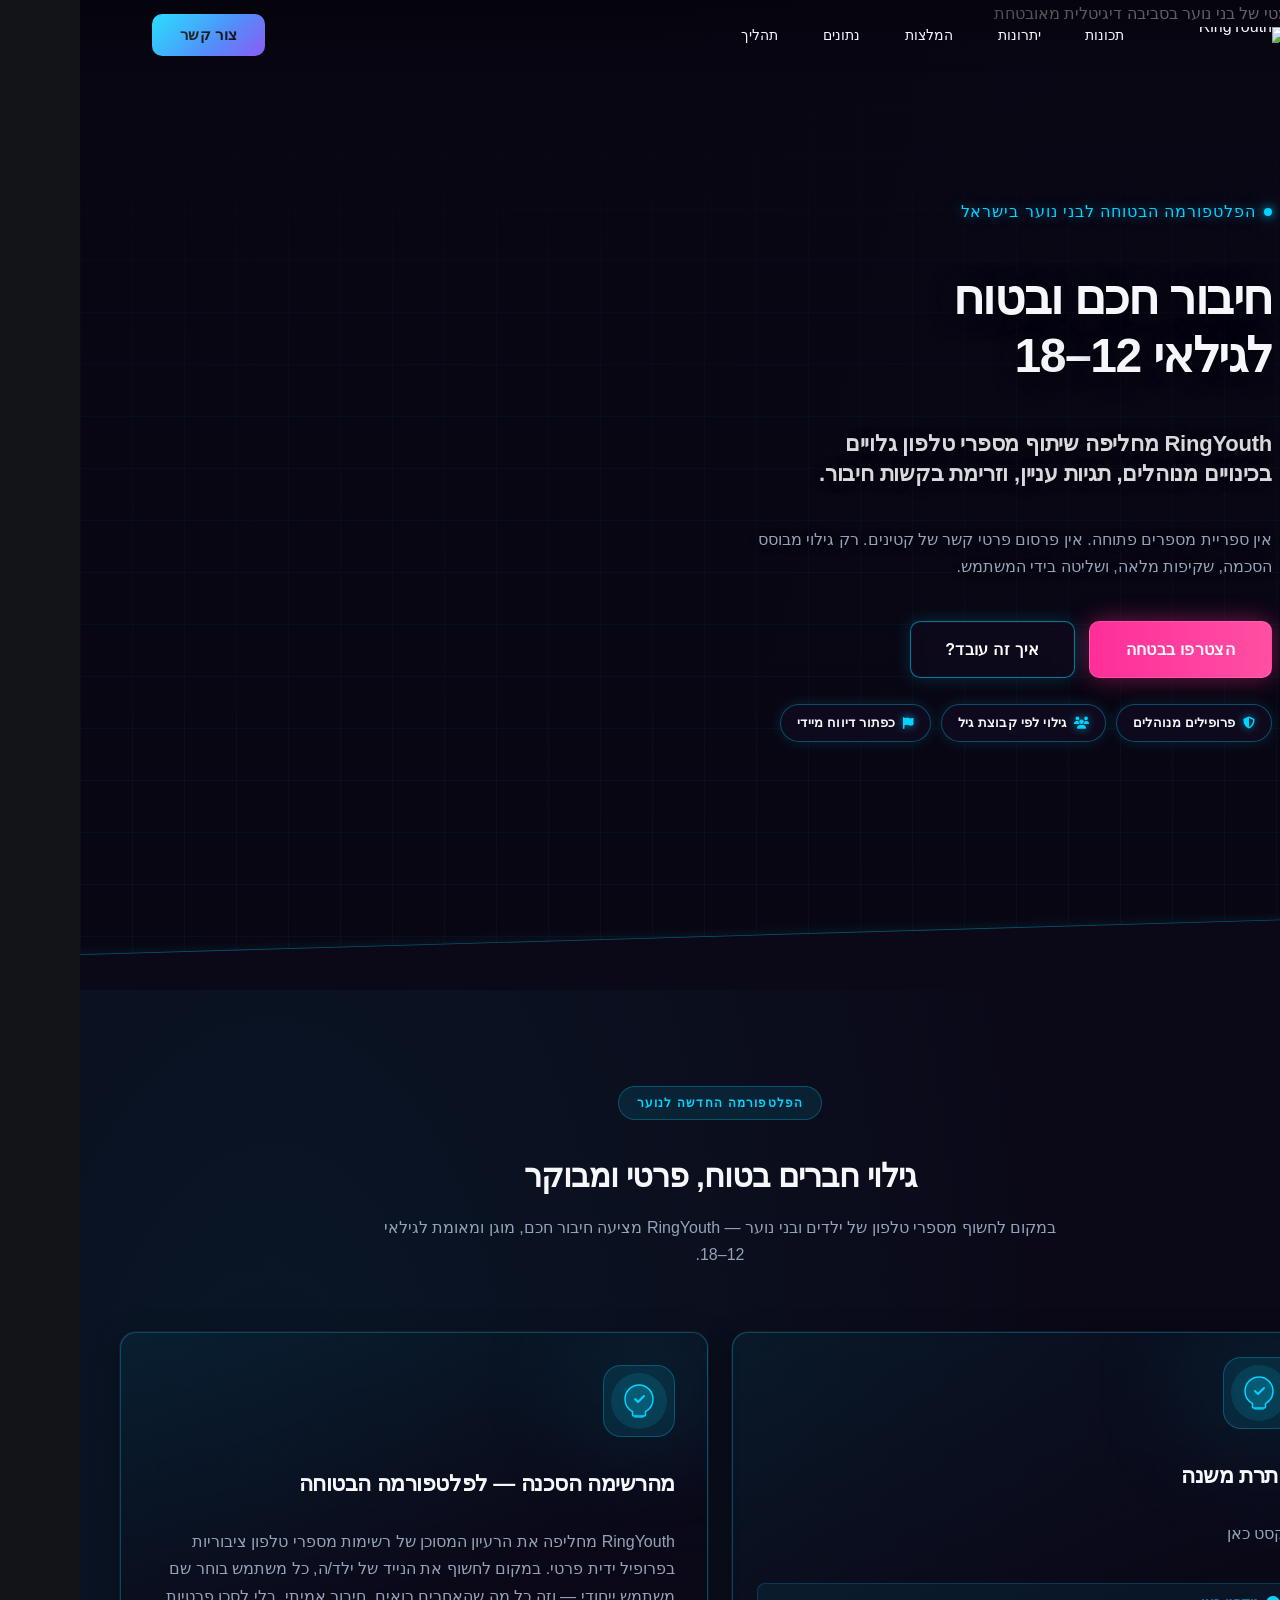
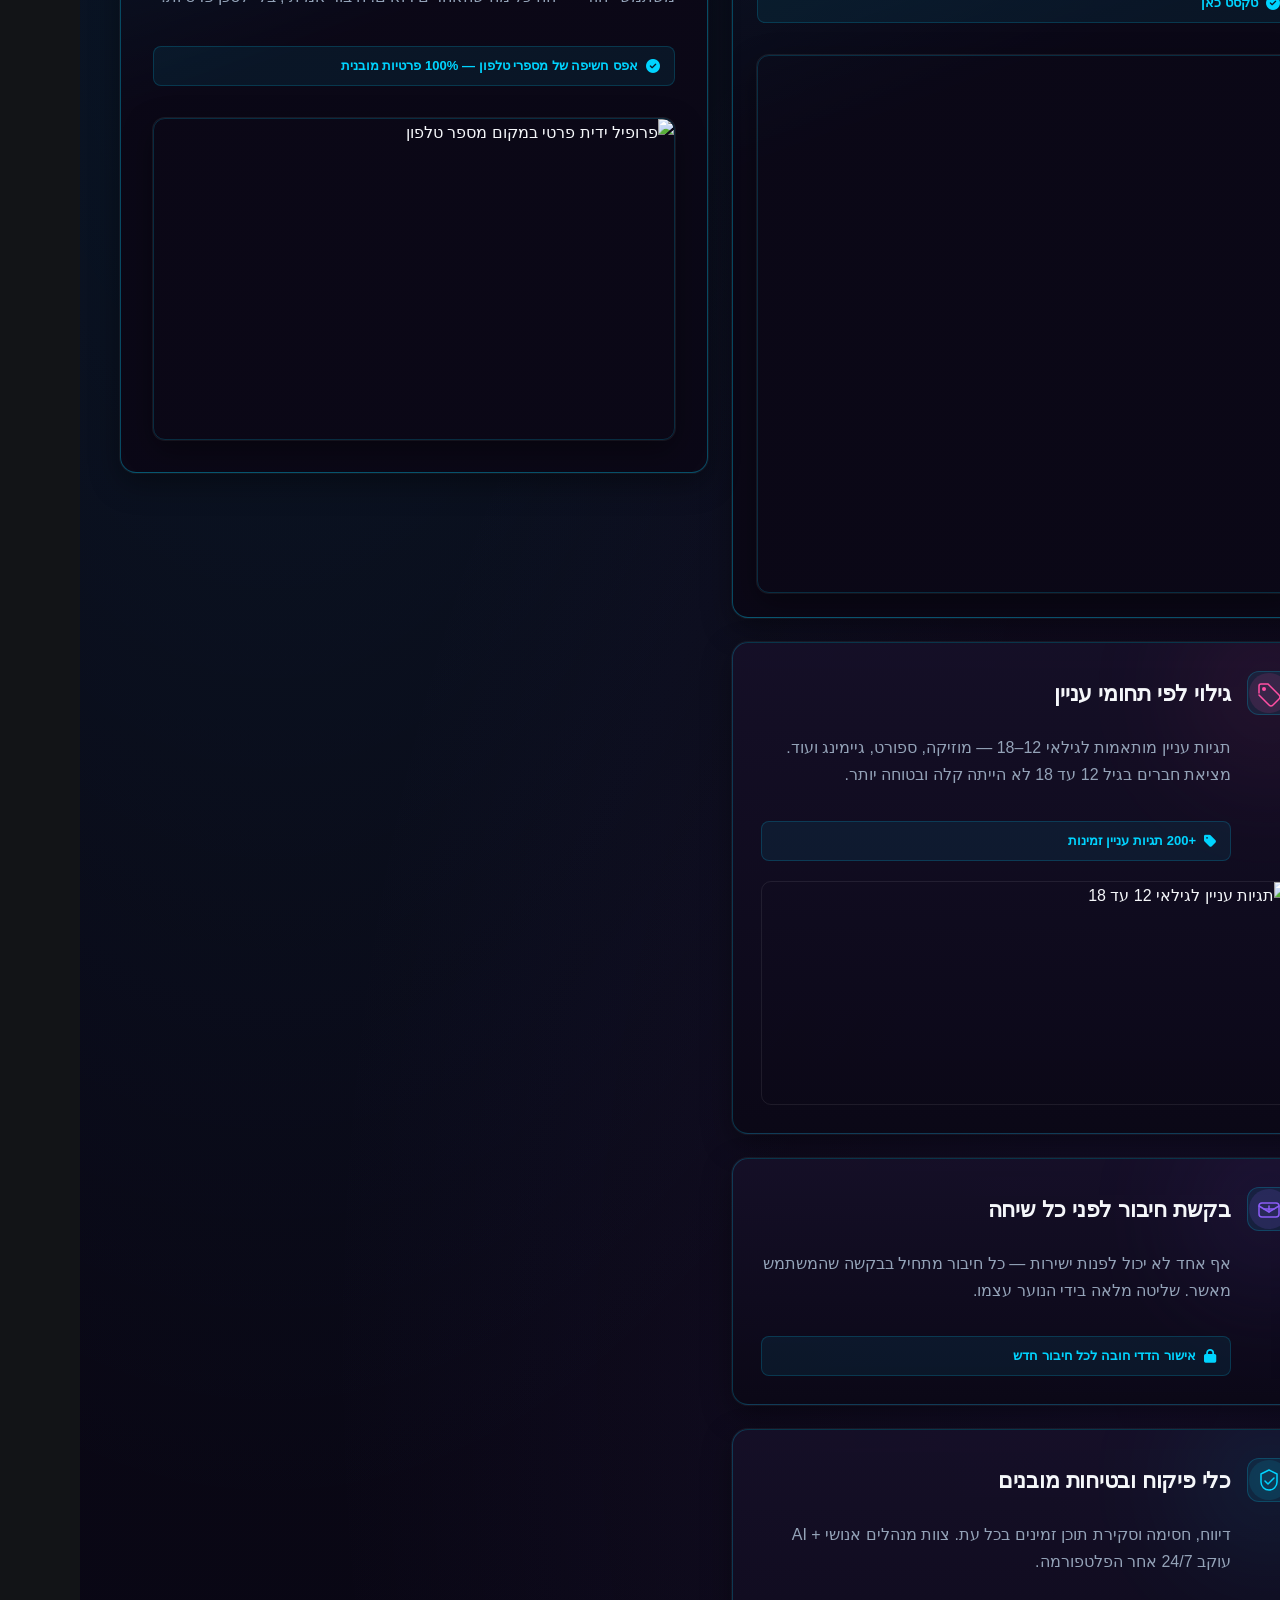
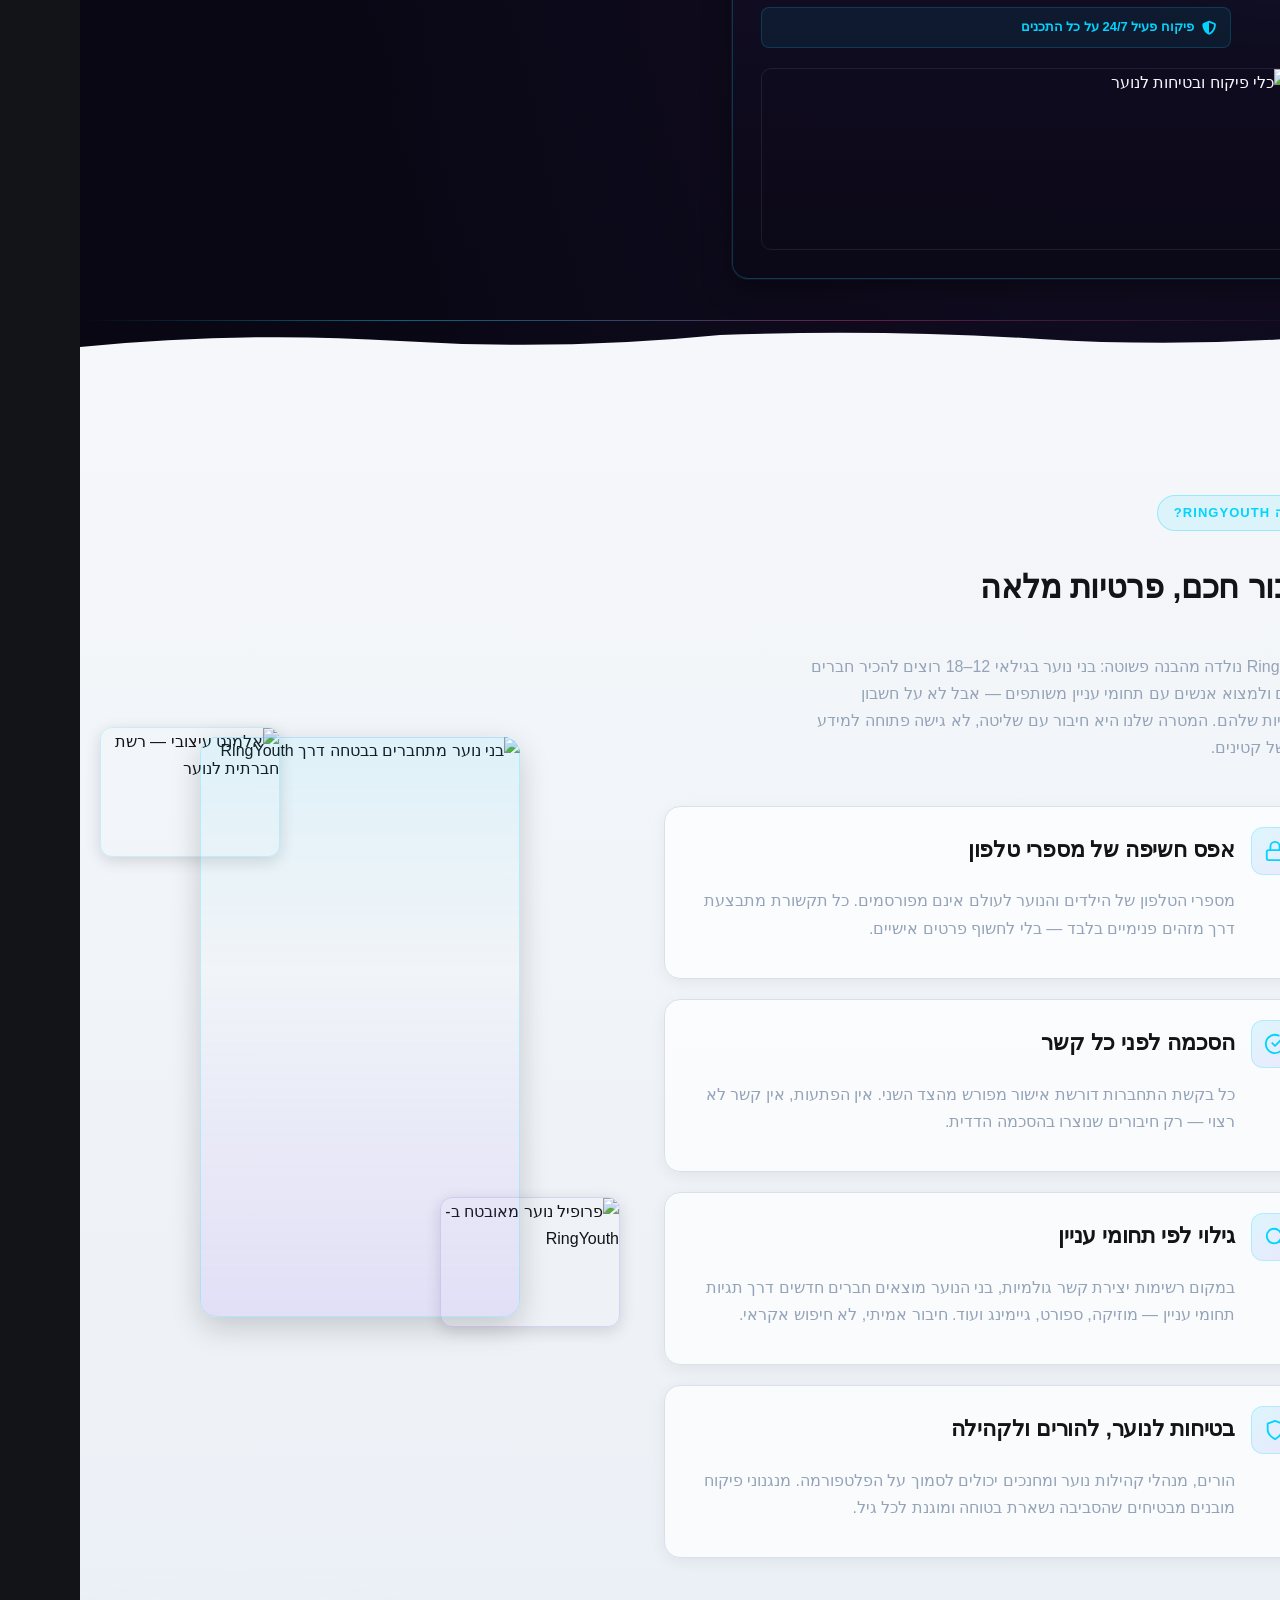
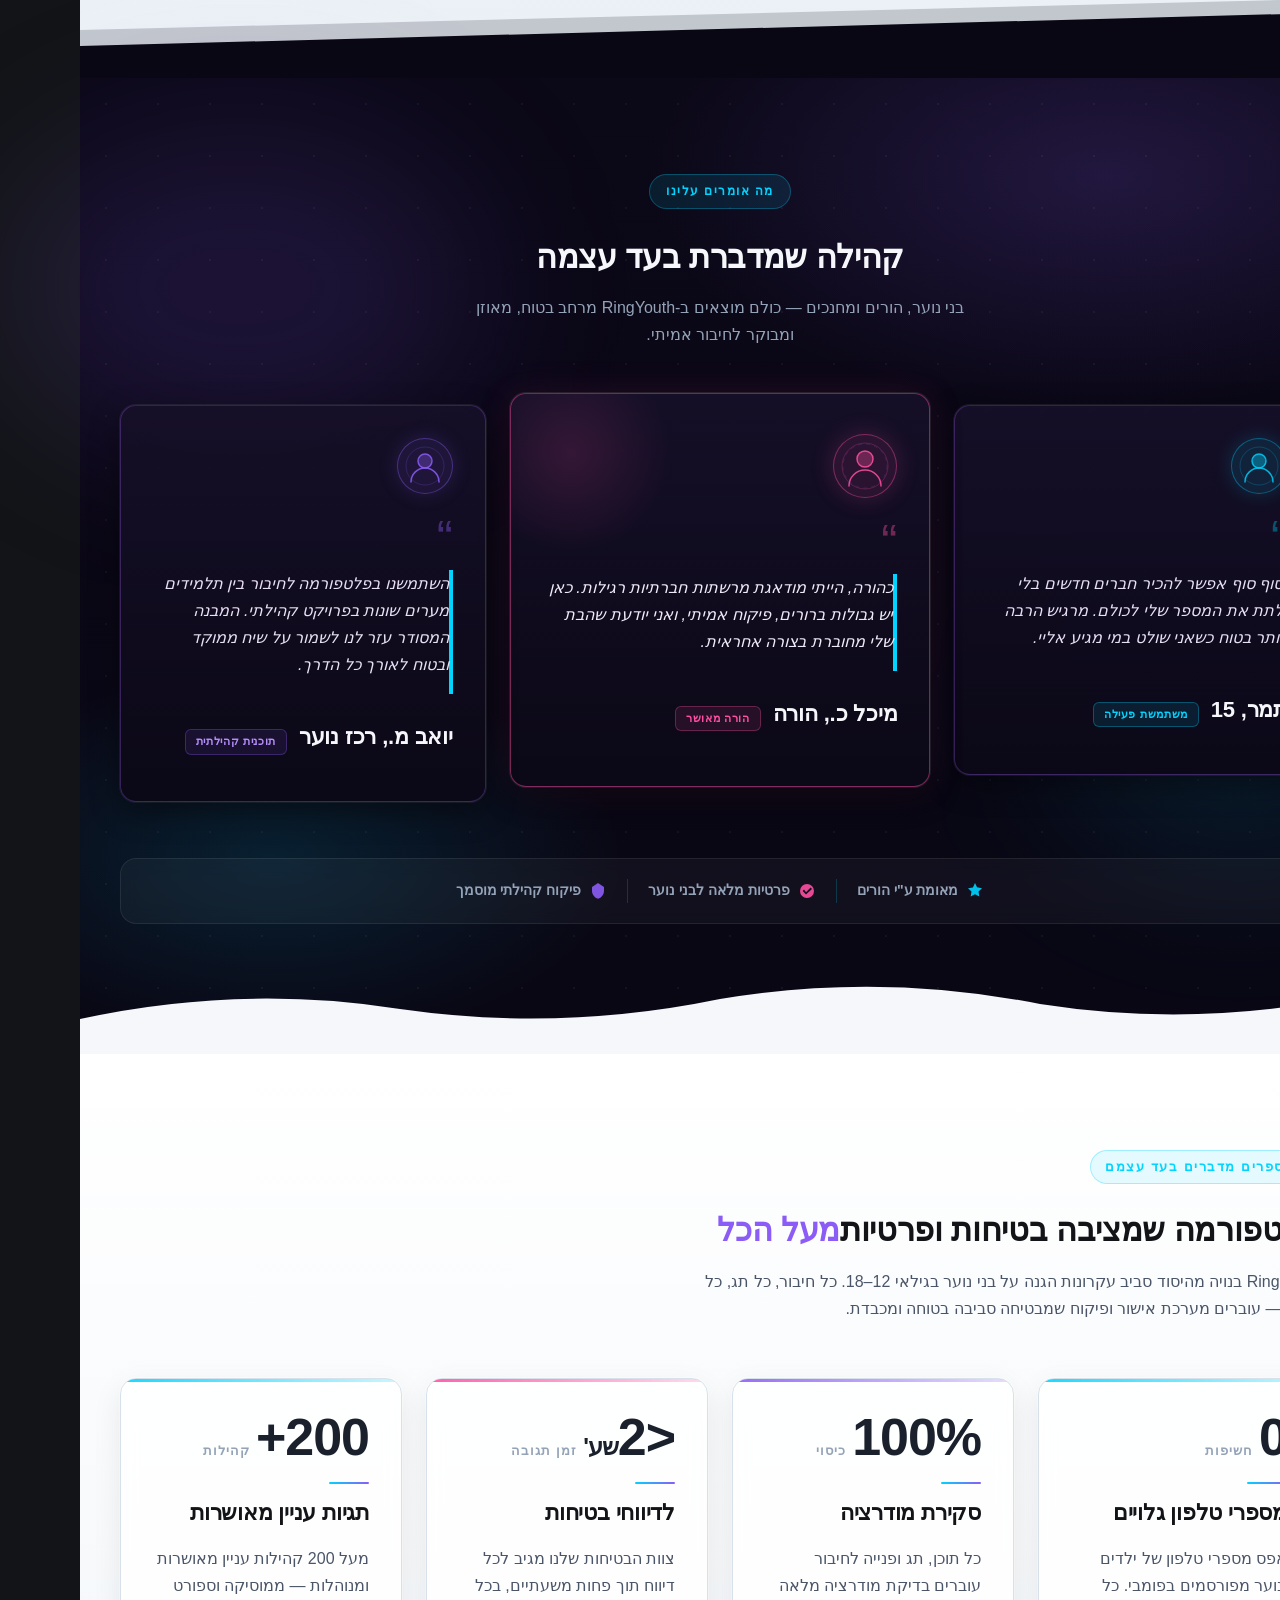
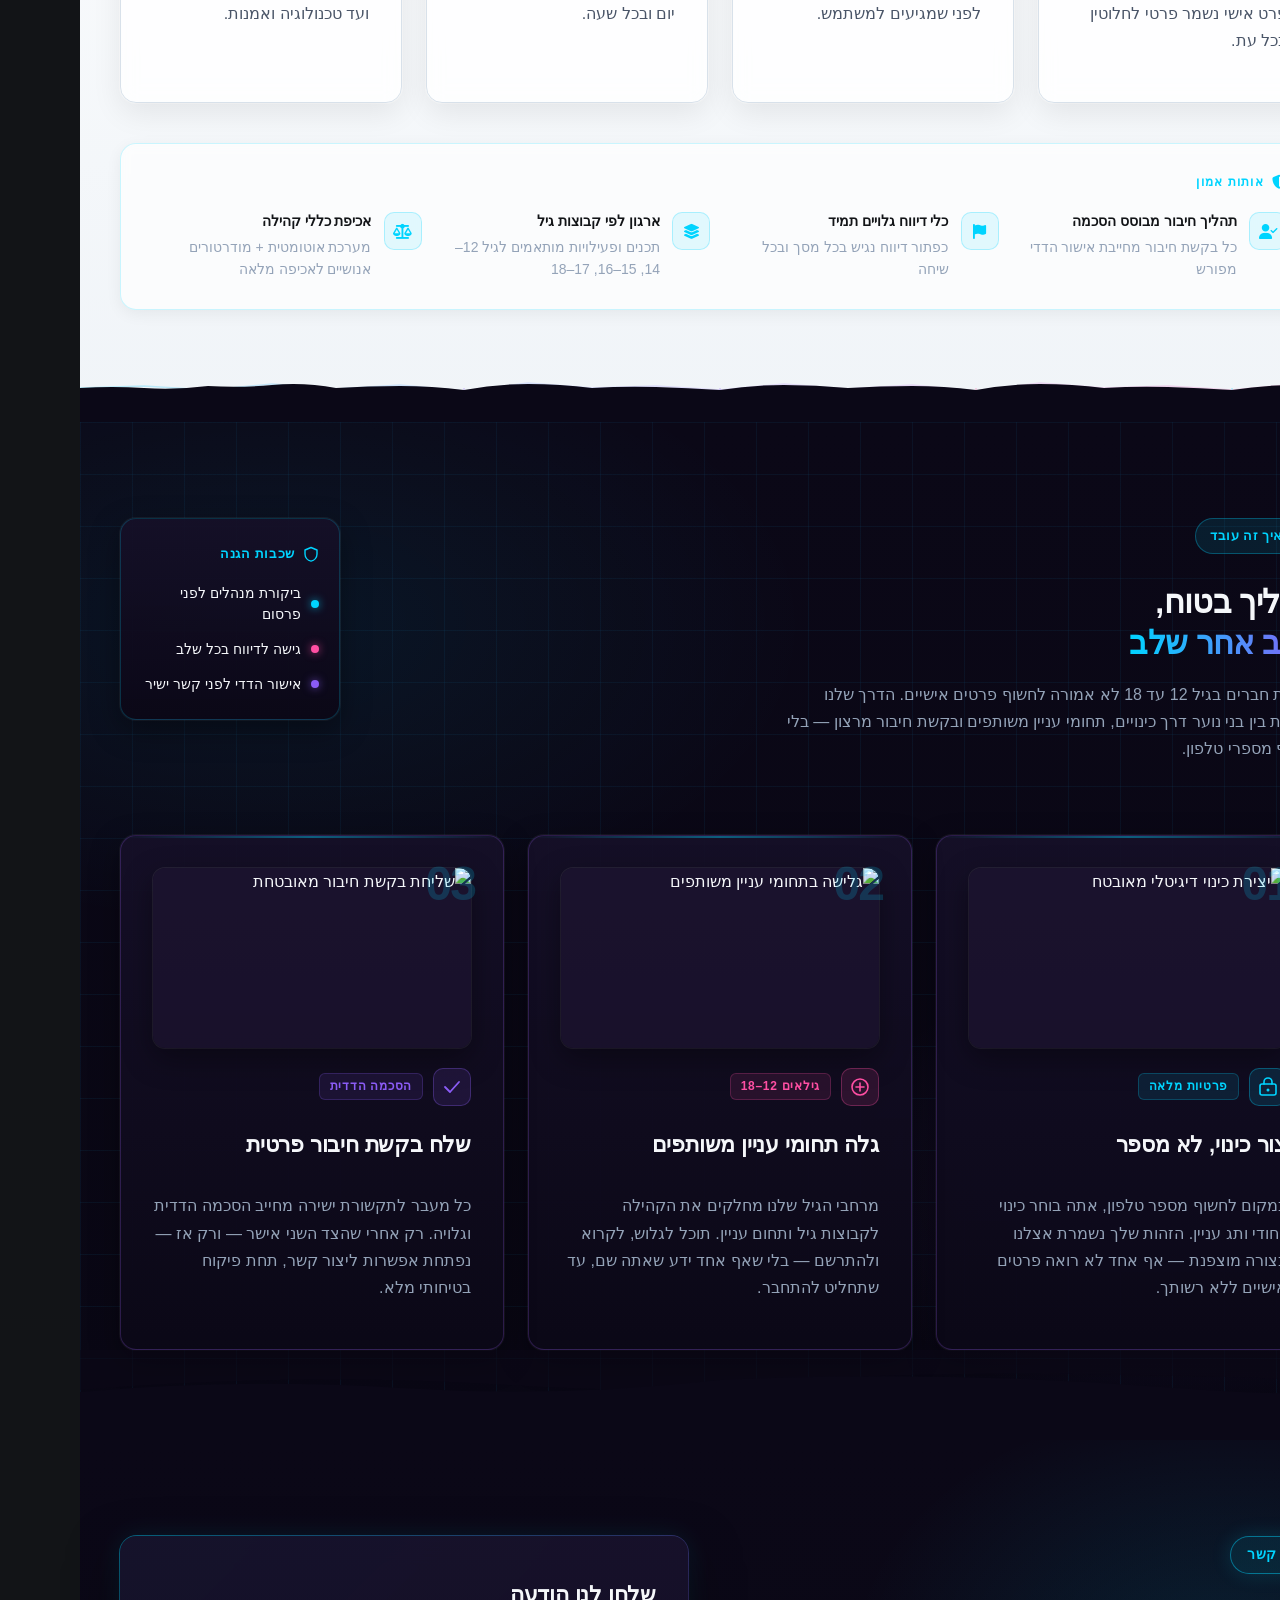
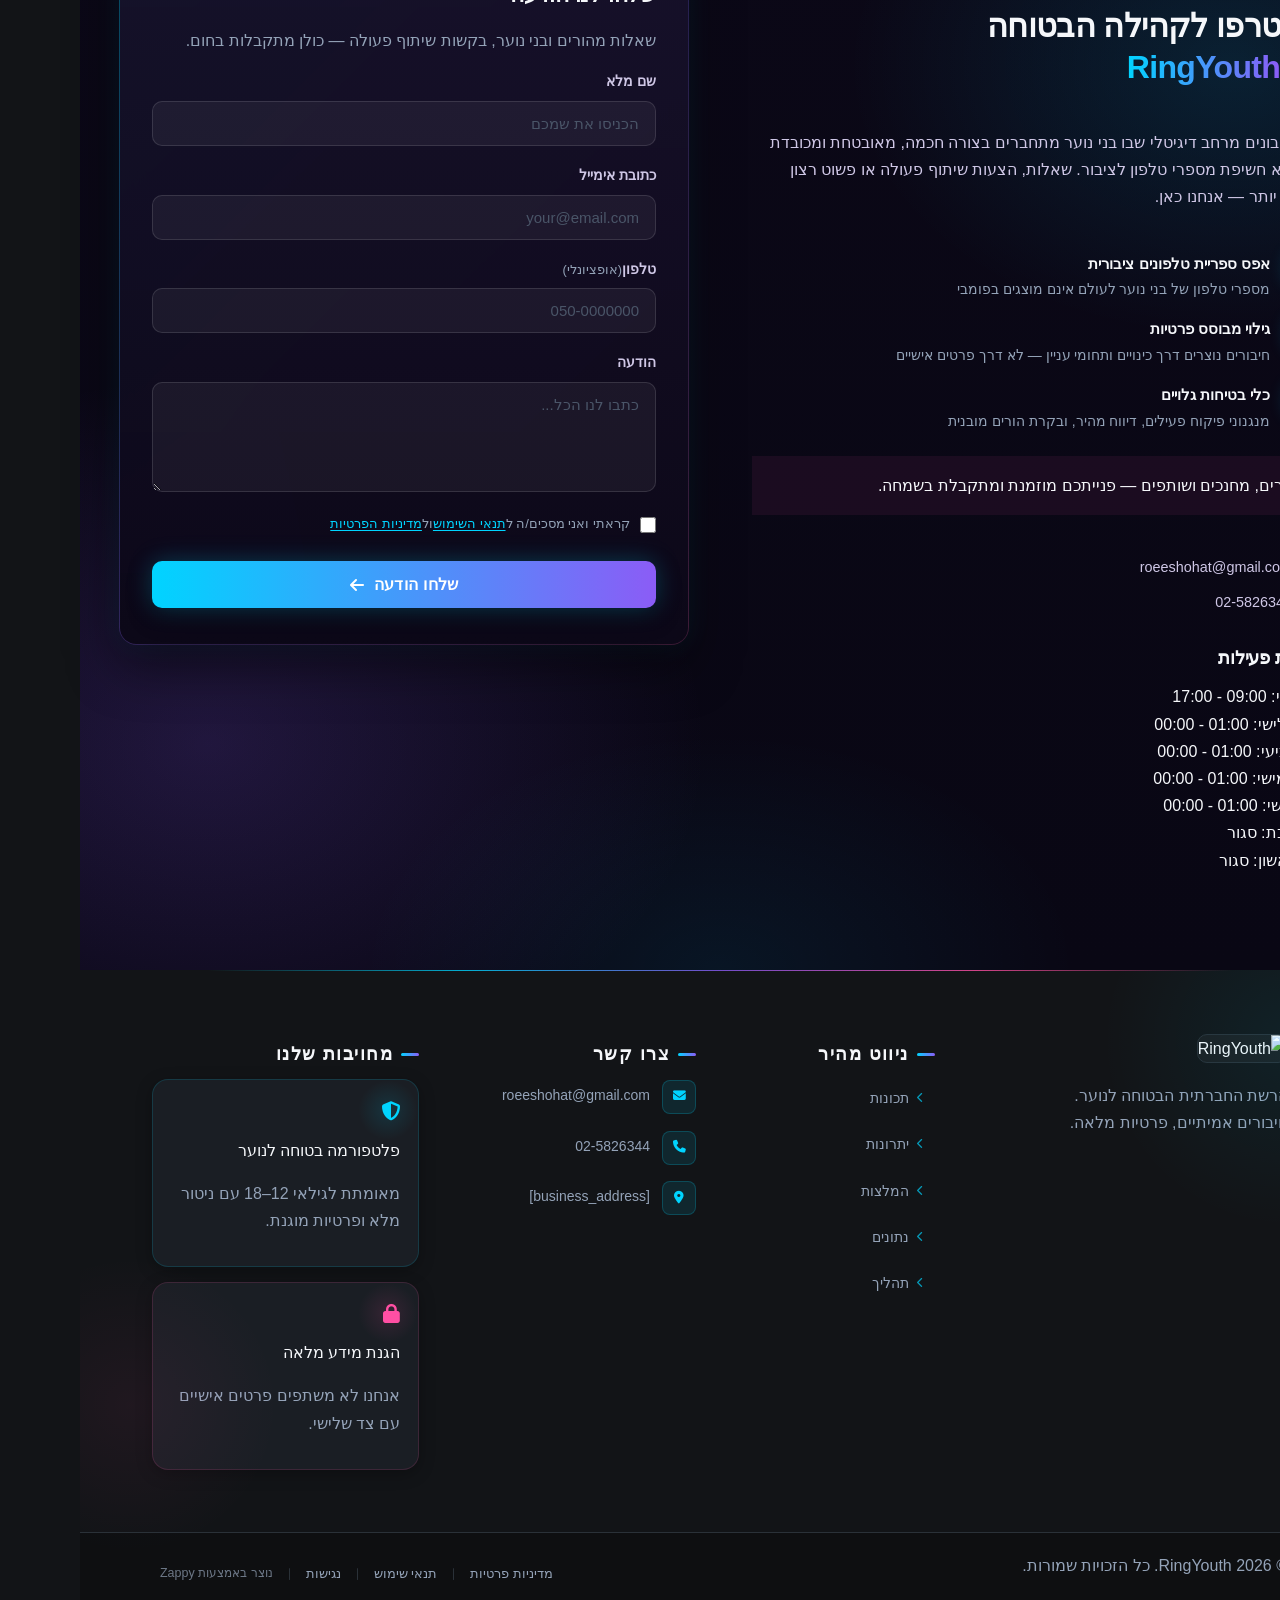
==== commit d8efcbd4: "Background sync: Progressive GitHub Sync" ====
--- a/public/index.html
+++ b/public/index.html
@@ -1 +1 @@
-<!doctype html><html dir="rtl" lang="he"><head><meta charset="UTF-8"><meta content="width=device-width,initial-scale=1" name="viewport"><meta content="index, follow" name="robots"><title>מספרי טלפון לבני נוער — RingYouth</title><meta content="A website intended to list or share phone numbers of children and teenagers aged 12-18. This type of service raises serious privacy and safety concerns regardin" name="description"><meta content="מספרי טלפון לבני נוער, מדריך טלפון לילדים ונוער ישראל, איך למצוא מספר טלפון של נוער, מציאת חברים בגיל 12 עד 18" name="keywords"><link href="/assets/favicon.ico" rel="icon" type="image/x-icon"><link href="/assets/favicon-16x16.png" rel="icon" type="image/png" sizes="16x16"><link href="/assets/favicon-32x32.png" rel="icon" type="image/png" sizes="32x32"><link href="/assets/favicon-48x48.png" rel="icon" type="image/png" sizes="48x48"><link href="/assets/favicon-192x192.png" rel="icon" type="image/png" sizes="192x192"><link href="/assets/favicon-512x512.png" rel="icon" type="image/png" sizes="512x512"><link href="/assets/apple-touch-icon.png" rel="apple-touch-icon"><script>!function(){"use strict";var t="dc1cea3d-219b-4611-b64d-7ca9a8ba3a64",e="https://api.zappy5.com/api/analytics/track",a=18e5,n=2592e6,o=!0,i=!0,r=!0;var s=function(){var e="zappy_visitor_"+t,a=null;try{if(a=localStorage.getItem(e)){var o=JSON.parse(a),i=Date.now();if(i-o.created<n)return o.lastSeen=i,localStorage.setItem(e,JSON.stringify(o)),o.id}}catch(t){console.warn("Zappy Analytics: LocalStorage not available")}var r="zv_"+Date.now()+"_"+Math.random().toString(36).substr(2,9);try{localStorage.setItem(e,JSON.stringify({id:r,created:Date.now(),lastSeen:Date.now()}))}catch(t){}return r}(),c=function(){var e="zappy_session_"+t,n=null;try{if(n=sessionStorage.getItem(e)){var o=JSON.parse(n),i=Date.now();if(i-o.timestamp<a)return o.timestamp=i,sessionStorage.setItem(e,JSON.stringify(o)),o.id}}catch(t){console.warn("Zappy Analytics: SessionStorage not available")}var r="zs_"+Date.now()+"_"+Math.random().toString(36).substr(2,9);try{sessionStorage.setItem(e,JSON.stringify({id:r,timestamp:Date.now()}))}catch(t){}return r}();function l(a,n){n=n||{};var o={website_id:t,event_type:a,page_path:window.location.pathname,referrer:document.referrer||"direct",visitor_id:s,session_id:c,metadata:n};if(navigator.sendBeacon){var i=new Blob([JSON.stringify(o)],{type:"application/json"});navigator.sendBeacon(e,i)}else fetch(e,{method:"POST",headers:{"Content-Type":"application/json"},body:JSON.stringify(o),keepalive:!0}).catch(function(t){console.warn("Zappy Analytics: Failed to track event",t)})}o&&l("pageview",{title:document.title,url:window.location.href}),i&&document.addEventListener("click",function(t){var e=t.target;if("BUTTON"===e.tagName||e.closest("button")){var a="BUTTON"===e.tagName?e:e.closest("button");l("click",{element:"button",text:a.textContent.trim().substring(0,100),id:a.id||null,class:a.className||null})}else if("A"===e.tagName||e.closest("a")){var n="A"===e.tagName?e:e.closest("a");l("navigation",{element:"link",text:n.textContent.trim().substring(0,100),href:n.href,external:n.hostname!==window.location.hostname})}},!0),r&&document.addEventListener("submit",function(t){var e=t.target;l("form_submit",{form_id:e.id||null,form_name:e.name||null,form_action:e.action||null,form_method:e.method||"GET"})},!0);var d=Date.now();window.addEventListener("beforeunload",function(){l("page_unload",{time_on_page:Math.floor((Date.now()-d)/1e3),page_path:window.location.pathname})}),window.zappyAnalytics={track:l,getVisitorId:function(){return s},getSessionId:function(){return c}}}()</script><meta content="מספרי טלפון לבני נוער — RingYouth" property="og:title"><meta content="A website intended to list or share phone numbers of children and teenagers aged 12-18. This type of service raises serious privacy and safety concerns regardin" property="og:description"><meta content="summary_large_image" name="twitter:card"><meta content="מספרי טלפון לבני נוער — RingYouth" name="twitter:title"><meta content="A website intended to list or share phone numbers of children and teenagers aged 12-18. This type of service raises serious privacy and safety concerns regardin" name="twitter:description"><meta content="website" property="og:type"><meta content="he_IL" property="og:locale"><link href="https://cdnjs.cloudflare.com/ajax/libs/font-awesome/6.4.0/css/all.min.css" rel="stylesheet"><link href="/assets/favicon.ico" rel="icon" type="image/x-icon"><link href="/assets/favicon-16x16.png" rel="icon" type="image/png" sizes="16x16"><link href="/assets/favicon-32x32.png" rel="icon" type="image/png" sizes="32x32"><link href="/assets/favicon-48x48.png" rel="icon" type="image/png" sizes="48x48"><link href="/assets/favicon-192x192.png" rel="icon" type="image/png" sizes="192x192"><link href="/assets/favicon-512x512.png" rel="icon" type="image/png" sizes="512x512"><link href="/assets/apple-touch-icon.png" rel="apple-touch-icon"><link href="https://cdn.jsdelivr.net/npm/vanilla-cookieconsent@3/dist/cookieconsent.css" rel="stylesheet"><script src="https://cdn.jsdelivr.net/npm/vanilla-cookieconsent@3/dist/cookieconsent.umd.js"></script><script src="https://cdn.jsdelivr.net/gh/mickidum/acc_toolbar/acctoolbar/acctoolbar.min.js"></script><link href="/styles.css" rel="stylesheet"><style id="zappy-dropdown-submenu-styles">#navMenu li:has(.sub-menu),.nav-menu li:has(.sub-menu),.navbar li:has(.sub-menu),nav li:has(.sub-menu){position:relative}#navMenu .sub-menu,.nav-menu .sub-menu,.navbar .sub-menu,nav .sub-menu{display:block!important;position:absolute!important;top:100%;left:0;min-width:220px;background:#fff;border-radius:8px;box-shadow:0 8px 25px rgba(0,0,0,.15);padding:8px 0;opacity:0;visibility:hidden;transform:translateY(10px);transition:all .3s ease;z-index:1000;list-style:none;pointer-events:none}#navMenu li:hover>.sub-menu,.nav-menu li:hover>.sub-menu,.navbar li:hover>.sub-menu,nav li:hover>.sub-menu{opacity:1!important;visibility:visible!important;transform:translateY(0)!important;pointer-events:auto!important}.sub-menu li{list-style:none;margin:0;padding:0}.sub-menu a{display:block!important;padding:10px 16px!important;color:var(--text-dark,#333)!important;font-weight:500;text-decoration:none;white-space:nowrap;transition:background-color .2s}.sub-menu .zappy-nav-child>a{padding-left:28px!important;font-size:.9em!important;opacity:.85!important}[dir=rtl] .sub-menu .zappy-nav-child>a,html[lang=ar] .sub-menu .zappy-nav-child>a,html[lang=he] .sub-menu .zappy-nav-child>a{padding-left:10px!important;padding-right:28px!important}.sub-menu .zappy-nav-parent>a{font-weight:600!important}.sub-menu a:hover{background-color:#f5f5f5}[dir=rtl] .nav-menu .sub-menu,[dir=rtl] .navbar .sub-menu,[dir=rtl] nav .sub-menu,html[lang=ar] .nav-menu .sub-menu,html[lang=ar] .navbar .sub-menu,html[lang=ar] nav .sub-menu,html[lang=he] .nav-menu .sub-menu,html[lang=he] .navbar .sub-menu,html[lang=he] nav .sub-menu{left:auto!important;right:0!important}.sub-menu:empty,.sub-menu:not(:has(li)):not(:has(> a)),.sub-menu:not(:has(li:not(.zappy-hidden-menu-item))):not(:has(> a)){display:none!important;opacity:0!important;visibility:hidden!important;pointer-events:none!important}li:has(.menu-group-title):hover>.sub-menu{opacity:1!important;visibility:visible!important;transform:translateY(0)!important;pointer-events:auto!important}#navMenu>li>.menu-group-title,.nav-menu>li>.menu-group-title{display:inline-block;padding:.5rem 1rem;cursor:default;user-select:none}@media (max-width:768px){#navMenu .sub-menu,.nav-menu .sub-menu,.navbar .sub-menu,nav .sub-menu{position:static!important;transform:none!important;box-shadow:none!important;background:0 0!important;max-height:0;overflow:hidden;opacity:0;visibility:hidden;transition:max-height .3s ease,opacity .3s ease;padding:0!important;border-radius:0!important}#navMenu .sub-menu.mobile-expanded,.nav-menu .sub-menu.mobile-expanded,.navbar .sub-menu.mobile-expanded{max-height:none!important;overflow-y:visible!important;opacity:1!important;visibility:visible!important;padding:8px 0 8px 16px!important}[dir=rtl] .sub-menu.mobile-expanded,html[lang=he] .sub-menu.mobile-expanded{padding:8px 16px 8px 0!important}#navMenu li:hover>.sub-menu,.nav-menu li:hover>.sub-menu,.navbar li:hover>.sub-menu,nav li:hover>.sub-menu{opacity:0;visibility:hidden;pointer-events:none}#navMenu li>.sub-menu.mobile-expanded,.nav-menu li>.sub-menu.mobile-expanded,.navbar li>.sub-menu.mobile-expanded,nav li>.sub-menu.mobile-expanded{opacity:1!important;visibility:visible!important;pointer-events:auto!important}#navMenu li:has(.sub-menu),.nav-menu li:has(.sub-menu),.navbar li:has(.sub-menu),nav li:has(.sub-menu){display:flex!important;flex-wrap:wrap!important;align-items:center!important;position:relative!important;min-height:44px!important}#navMenu li:has(.sub-menu)>a,.nav-menu li:has(.sub-menu)>a,.navbar li:has(.sub-menu)>a,nav li:has(.sub-menu)>a{flex:1!important;min-width:0!important}#navMenu li:has(.sub-menu)>.menu-group-title,.nav-menu li:has(.sub-menu)>.menu-group-title,.navbar li:has(.sub-menu)>.menu-group-title,nav li:has(.sub-menu)>.menu-group-title{flex:1!important;min-width:0!important;padding:0!important;line-height:inherit!important}#navMenu li:has(.sub-menu)>.sub-menu,.nav-menu li:has(.sub-menu)>.sub-menu,.navbar li:has(.sub-menu)>.sub-menu,nav li:has(.sub-menu)>.sub-menu{flex-basis:100%!important;width:100%!important}#navMenu li:has(.sub-menu)>a [class*=arrow],#navMenu li:has(.sub-menu)>a [class*=chevron],.nav-menu li:has(.sub-menu)>a .fa-angle-down,.nav-menu li:has(.sub-menu)>a .fa-chevron-down,.nav-menu li:has(.sub-menu)>a [class*=arrow],.nav-menu li:has(.sub-menu)>a [class*=chevron],nav li:has(.sub-menu)>a [class*=arrow],nav li:has(.sub-menu)>a [class*=chevron]{display:none!important;visibility:hidden!important}.mobile-submenu-toggle{display:flex!important;align-items:center!important;justify-content:center!important;width:44px!important;height:auto!important;background:0 0!important;border:none!important;cursor:pointer!important;color:var(--text-light)!important;position:static!important;flex-shrink:0!important;align-self:stretch!important;z-index:2!important;padding:0!important;margin:0!important}.mobile-submenu-toggle::after{content:''!important;width:0!important;height:0!important;border-left:6px solid transparent!important;border-right:6px solid transparent!important;border-top:7px solid currentColor!important;transition:transform .3s ease!important}.mobile-submenu-toggle.expanded::after{transform:rotate(180deg)!important}.sub-menu a{padding:10px 0!important;display:block!important;color:var(--text-light)!important;white-space:normal!important}.sub-menu .zappy-nav-child>a{padding-left:28px!important;font-size:.9em!important;opacity:.85!important}[dir=rtl] .sub-menu .zappy-nav-child>a,html[lang=ar] .sub-menu .zappy-nav-child>a,html[lang=he] .sub-menu .zappy-nav-child>a{padding-left:0!important;padding-right:28px!important}.sub-menu .zappy-nav-parent>a{font-weight:600!important}#navMenu.active,.nav-menu.active{max-width:100vw!important;overflow-x:hidden!important;box-sizing:border-box!important}.navbar .sub-menu li a,.zappy-products-dropdown .sub-menu a,nav.navbar .sub-menu li a{color:var(--text-light)!important}}@media (min-width:769px){.mobile-submenu-toggle{display:none!important}}</style><style id="mobile-lang-menu-deployed-css">@media (max-width:768px){.lang-switcher,.nav-container .lang-switcher,.nav-cta-container .lang-switcher,.nav-ecommerce-icons .lang-switcher,.nav-icons-left .lang-switcher,.navbar .lang-switcher,.navbar .nav-cta-container .lang-switcher{display:none!important}.mobile-lang-menu{width:100%;border-top:1px solid rgba(128,128,128,.2);padding:8px 0 0 0;margin-top:8px}.mobile-lang-toggle{display:flex!important;align-items:center;justify-content:space-between;width:100%;padding:12px 16px;background:0 0;border:none;cursor:pointer;font-size:15px;color:inherit;font-family:inherit}.mobile-lang-toggle::after{content:'';display:inline-block;width:8px;height:8px;border-right:2px solid currentColor;border-bottom:2px solid currentColor;transform:rotate(45deg);transition:transform .3s ease;margin-left:8px}.mobile-lang-toggle.expanded::after{transform:rotate(-135deg)}.mobile-lang-options{max-height:0;overflow:hidden;transition:max-height .3s ease}.mobile-lang-options.expanded{max-height:300px}.mobile-lang-option{display:flex!important;align-items:center;gap:10px;padding:10px 24px;text-decoration:none;color:inherit;font-size:14px;font-family:inherit}.mobile-lang-option:hover{background:rgba(128,128,128,.1)}.mobile-lang-option.active{font-weight:600;opacity:.7;pointer-events:none}.mobile-lang-option img{width:20px;height:20px;border-radius:50%}}@media (min-width:769px){.mobile-lang-menu{display:none!important}}</style><style id="zappy-widget-visibility">#mic-access-tool-box,#mic-access-tool-general-button,#mic-init-access-tool #mic-access-tool-box,#mic-init-access-tool #mic-access-tool-general-button,#mic-init-access-tool .mic-access-tool-general-button,._access-icon,._access-menu,.mic-access-tool-box,.mic-access-tool-general-button,div[id*=mic-access-tool-box]{display:none!important;visibility:hidden!important;opacity:0!important;pointer-events:none!important}</style></head><body><nav class="navbar" dir="rtl"><button class="mobile-toggle" aria-label="Menu" id="mobileToggle"><svg viewBox="0 0 24 24" fill="none" height="24" width="24" class="hamburger-icon"><path d="M3 12h18M3 6h18M3 18h18" stroke="currentColor" stroke-width="2" stroke-linecap="round"></path></svg><svg viewBox="0 0 24 24" fill="none" height="24" width="24" class="close-icon" style="display:none"><path d="M18 6L6 18M6 6l12 12" stroke="currentColor" stroke-width="2" stroke-linecap="round"></path></svg></button><button class="phone-header-btn" aria-label="Call" data-phone="025826344"><svg viewBox="0 0 24 24" fill="currentColor" height="20" width="20"><path d="M22 16.92v3a2 2 0 0 1-2.18 2 19.79 19.79 0 0 1-8.63-3.07 19.5 19.5 0 0 1-6-6 19.79 19.79 0 0 1-3.07-8.67A2 2 0 0 1 4.11 2h3a2 2 0 0 1 2 1.72 12.84 12.84 0 0 0 .7 2.81 2 2 0 0 1-.45 2.11L8.09 9.91a16 16 0 0 0 6 6l1.27-1.27a2 2 0 0 1 2.11-.45 12.84 12.84 0 0 0 2.81.7A2 2 0 0 1 22 16.92z"></path></svg></button><div class="nav-container"><div class="nav-right-group"><div class="nav-brand"><a href="/" class="logo-link"><img alt="RingYouth" src="/assets/business-logo.webp" class="logo"></a></div><ul class="nav-menu" id="navMenu"><li><a href="#features">תכונות</a></li><li><a href="#benefits">יתרונות</a></li><li><a href="#testimonials">המלצות</a></li><li><a href="#stats">נתונים</a></li><li><a href="#process">תהליך</a></li></ul></div><div class="nav-cta-container"><a href="#contact" class="nav-cta-btn">צור קשר</a></div></div></nav><script>window.addEventListener("load",function(){const e=document.querySelector(".navbar, nav, header");if(!e)return void console.log("[Navbar] Navbar element not found");let t=document.getElementById("mobileToggle")||document.querySelector(".mobile-toggle")||document.querySelector(".hamburger")||document.querySelector(".hamburger-menu")||document.querySelector(".menu-toggle")||document.querySelector(".burger-menu")||document.querySelector('[aria-label="Menu"]')||document.querySelector('[aria-label="תפריט"]');const o=document.querySelector(".phone-header-btn"),n=window.getComputedStyle(e);let r=n.backgroundColor;if(console.log("[Navbar] Initial navbar background:",r),"transparent"===r||"rgba(0, 0, 0, 0)"===r||r.startsWith("rgba")&&r.includes(", 0)")){const e=n.backgroundImage;if(e&&"none"!==e)console.log("[Navbar] Navbar has background image/gradient, using dark text"),r="rgb(240, 240, 240)";else{const e=window.getComputedStyle(document.body).backgroundColor;console.log("[Navbar] Navbar transparent, using body background:",e),r=e}}const i=r.match(/\d+/g);if(i&&i.length>=3){const e=(.299*parseInt(i[0])+.587*parseInt(i[1])+.114*parseInt(i[2]))/255;console.log("[Navbar] Mobile button colors preserved from Claude CSS (luminance:",e.toFixed(2)+")");const n=document.createElement("style");n.id="zappy-mobile-nav-fix";document.documentElement.lang;document.documentElement.dir,n.textContent='\n        /* Hide mobile buttons on desktop, show only on mobile */\n        @media (min-width: 769px) {\n          .mobile-toggle,\n          .phone-header-btn {\n            display: none !important;\n          }\n        }\n        \n        /* Show and position mobile buttons correctly on mobile */\n        @media (max-width: 768px) {\n          .mobile-toggle,\n          .phone-header-btn {\n            position: absolute !important;\n            top: 50% !important;\n            transform: translateY(-50%) !important;\n            z-index: 1001 !important;\n            display: flex !important;\n            align-items: center !important;\n            justify-content: center !important;\n            width: 36px !important;\n            height: 36px !important;\n            border-radius: 50% !important;\n            border: none !important;\n            cursor: pointer !important;\n            padding: 6px !important;\n            background: none !important;\n            color: var(--nav-text, var(--text-light)) !important;\n          }\n          \n          /* LTR positioning (default): hamburger LEFT, phone RIGHT */\n          html:not([dir="rtl"]):not([lang="he"]):not([lang="ar"]) .mobile-toggle,\n          html[dir="ltr"] .mobile-toggle {\n            left: 12px !important;\n            right: auto !important;\n          }\n          html:not([dir="rtl"]):not([lang="he"]):not([lang="ar"]) .phone-header-btn,\n          html[dir="ltr"] .phone-header-btn {\n            right: 12px !important;\n            left: auto !important;\n          }\n          \n          /* RTL positioning: hamburger RIGHT, phone LEFT */\n          html[dir="rtl"] .mobile-toggle,\n          html[lang="he"] .mobile-toggle,\n          html[lang="ar"] .mobile-toggle {\n            right: 12px !important;\n            left: auto !important;\n          }\n          html[dir="rtl"] .phone-header-btn,\n          html[lang="he"] .phone-header-btn,\n          html[lang="ar"] .phone-header-btn {\n            left: 12px !important;\n            right: auto !important;\n          }\n          \n          /* CRITICAL: Ensure nav-container has min-height on mobile */\n          /* All children are positioned absolutely/fixed on mobile, so height:auto collapses to 0 */\n          .nav-container {\n            min-height: 70px !important;\n            position: relative !important;\n          }\n          \n          /* Ensure SVG icons are properly sized and inherit color */\n          .mobile-toggle svg,\n          .phone-header-btn svg {\n            width: 24px !important;\n            height: 24px !important;\n            /* Don\'t force display - let JavaScript control hamburger/close toggle */\n          }\n          \n          /* Reset nav-cta-container on mobile - remove desktop box-shadow/padding */\n          /* that creates a visible ghost box when CTA button is hidden */\n          .nav-cta-container {\n            box-shadow: none !important;\n            padding: 0 !important;\n          }\n          \n          /* Hide nav-cta-container entirely on mobile when there\'s no lang-switcher */\n          /* (only the CTA button is inside, and it\'s hidden on mobile) */\n          .nav-cta-container:not(:has(.lang-switcher)) {\n            display: none !important;\n          }\n          \n          /* CRITICAL: Prevent hero image fade gradient from bleeding over headline text */\n          /* The .image-fade-gradient has bottom: -30px (extends below parent) */\n          /* On mobile stacked layout, this overlaps the h1 text below the image */\n          .hero-image-column {\n            overflow: hidden !important;\n          }\n          .image-fade-gradient {\n            bottom: 0 !important;\n          }\n          \n          /* Hide desktop language switcher on mobile - hamburger menu handles it */\n          /* High specificity to override stored CSS */\n          .lang-switcher,\n          .nav-cta-container .lang-switcher,\n          .nav-container .lang-switcher,\n          .navbar .lang-switcher,\n          .navbar .nav-cta-container .lang-switcher {\n            display: none !important;\n          }\n        }\n      ';const r=document.getElementById("zappy-mobile-nav-fix");r&&r.remove(),document.head.appendChild(n),console.log("[Navbar] Critical CSS injected for mobile nav positioning");const l=window.innerWidth<=768;if(t){const e=t.querySelector(".hamburger-icon"),o=t.querySelector(".close-icon");e&&(e.style.setProperty("width","24px","important"),e.style.setProperty("height","24px","important"),e.style.setProperty("display","block","important")),o&&(o.style.setProperty("width","24px","important"),o.style.setProperty("height","24px","important"),o.style.setProperty("display","none","important")),l?(t.style.setProperty("position","absolute","important"),t.style.setProperty("top","50%","important"),t.style.setProperty("transform","translateY(-50%)","important"),t.style.setProperty("z-index","1001","important"),t.style.removeProperty("left"),t.style.removeProperty("right"),console.log("[Navbar] Mobile toggle positioning applied (mobile viewport)")):(t.style.removeProperty("position"),t.style.removeProperty("top"),t.style.removeProperty("transform"),t.style.removeProperty("z-index"),t.style.removeProperty("left"),t.style.removeProperty("right"),console.log("[Navbar] Desktop viewport - cleared mobile toggle inline positioning"))}if(o){const e=o.querySelector("svg");e&&(e.style.width="24px",e.style.height="24px",e.setAttribute("width","24"),e.setAttribute("height","24")),l?(o.style.setProperty("position","absolute","important"),o.style.setProperty("top","50%","important"),o.style.setProperty("transform","translateY(-50%)","important"),o.style.setProperty("z-index","1001","important"),o.style.removeProperty("left"),o.style.removeProperty("right"),console.log("[Navbar] Phone button positioning applied (mobile viewport)")):(o.style.removeProperty("position"),o.style.removeProperty("top"),o.style.removeProperty("transform"),o.style.removeProperty("z-index"),o.style.removeProperty("left"),o.style.removeProperty("right"),console.log("[Navbar] Desktop viewport - cleared phone button inline positioning"))}}else console.log("[Navbar] Could not parse background color:",r);t=document.getElementById("mobileToggle")||document.querySelector(".mobile-toggle")||document.querySelector(".hamburger")||document.querySelector(".hamburger-menu")||document.querySelector(".menu-toggle")||document.querySelector(".burger-menu")||document.querySelector('[aria-label="Menu"]')||document.querySelector('[aria-label="תפריט"]');const l=document.getElementById("navMenu")||document.querySelector(".nav-menu")||document.querySelector(".nav-links")||document.querySelector("nav ul:not(.submenu)");if(!t||!l)return void console.log("[Navbar] Mobile toggle or menu not found:",{toggle:!!t,menu:!!l});l.id||(l.id="navMenu"),console.log("[Navbar] Initializing mobile menu...");const a=t.cloneNode(!0);t.parentNode.replaceChild(a,t),a.addEventListener("click",function(e){e.preventDefault(),e.stopPropagation();const t=this.querySelector(".hamburger-icon"),o=this.querySelector(".close-icon");l.classList.contains("active")?(l.classList.remove("active"),t&&t.style.setProperty("display","block","important"),o&&o.style.setProperty("display","none","important"),document.body.style.overflow="",console.log("[Navbar] Menu closed")):(l.classList.add("active"),t&&t.style.setProperty("display","none","important"),o&&o.style.setProperty("display","block","important"),document.body.style.overflow="hidden",console.log("[Navbar] Menu opened"))}),l.querySelectorAll("a").forEach(function(e){e.addEventListener("click",function(){if("#"===this.getAttribute("href"))return;const e=a.querySelector(".hamburger-icon"),t=a.querySelector(".close-icon");l.classList.remove("active"),e&&e.style.setProperty("display","block","important"),t&&t.style.setProperty("display","none","important"),document.body.style.overflow="",console.log("[Navbar] Menu closed (link clicked)")})});var s=l.querySelectorAll(".dropdown-toggle");s.forEach(function(e){e.addEventListener("click",function(e){e.preventDefault(),e.stopPropagation();var t=this.closest(".nav-dropdown");t&&(t.parentNode.querySelectorAll(".nav-dropdown.open").forEach(function(e){e!==t&&e.classList.remove("open")}),t.classList.toggle("open"),console.log("[Navbar] Dropdown toggled:",t.classList.contains("open")?"open":"closed"))})}),document.addEventListener("click",function(e){e.target.closest(".nav-dropdown")||document.querySelectorAll(".nav-dropdown.open").forEach(function(e){e.classList.remove("open")})}),console.log("[Navbar] Dropdown handlers initialized for "+s.length+" dropdowns"),o&&o.addEventListener("click",function(){const e=document.querySelectorAll('a[href^="tel:"]'),t=e.length>0?e[0].getAttribute("href").replace("tel:",""):"02-5826344";window.location.href="tel:"+t,console.log("[Navbar] Phone button clicked")}),console.log("[Navbar] Mobile menu initialized successfully");const p=function(){const e=document.querySelector(".whatsapp-float");e&&(window.innerWidth>=769?(e.style.setProperty("display","none","important"),e.style.setProperty("visibility","hidden","important"),e.style.setProperty("opacity","0","important"),e.style.setProperty("pointer-events","none","important"),console.log("[WhatsApp] Button hidden on desktop")):(e.style.removeProperty("display"),e.style.removeProperty("visibility"),e.style.removeProperty("opacity"),e.style.removeProperty("pointer-events"),console.log("[WhatsApp] Button visible on mobile")))};let c;p(),window.addEventListener("resize",function(){clearTimeout(c),c=setTimeout(p,100)})})</script><main><section class="index-hero-section" data-layout-spec="בית-hero" dir="rtl" data-hero-type="fullscreen-scrim"><div class="index-hero-bg-wrapper"><img alt="רקע קינמטי של בני נוער בסביבה דיגיטלית מאובטחת" src="/assets/site-index-hero-image-1.webp" data-context="Cinematic dark-tech hero background for a youth social network app. Abstract silhouettes of teenagers aged 12-18 are embedded in a deep graphite near-black atmosphere. Electric cyan (#00D4FF) and hot pink (#FF4FA3) neon glow accents radiate from behind the silhouettes. Subtle neon grid lines run across the background. Blurred gradient atmosphere with purple-to-dark transitions. Premium, safe, futuristic mood. No faces visible — only stylized glowing outlines and shapes. 16:9 cinematic wide format." data-placeholder="index-hero-image-1" height="810" width="1440" class="index-hero-bg-img" data-hero-bg="true"></div><div class="index-hero-scrim" aria-hidden="true"></div><div class="index-hero-grid-overlay" aria-hidden="true"></div><div class="index-hero-content-wrapper"><div class="index-hero-content"><p class="index-hero-trust-line"><span class="index-hero-trust-dot" aria-hidden="true"></span>הפלטפורמה הבטוחה לבני נוער בישראל</p><h1 class="index-hero-h1">חיבור חכם ובטוח<br>לגילאי 12–18</h1><h3 class="index-hero-h3">RingYouth מחליפה שיתוף מספרי טלפון גלויים<br class="index-hero-br-desktop">בכינויים מנוהלים, תגיות עניין, וזרימת בקשות חיבור.</h3><p class="index-hero-body">אין ספריית מספרים פתוחה. אין פרסום פרטי קשר של קטינים. רק גילוי מבוסס הסכמה, שקיפות מלאה, ושליטה בידי המשתמש.</p><div class="index-hero-cta-row"><a href="/join" class="index-hero-btn-primary">הצטרפו בבטחה</a><a href="/how-it-works" class="index-hero-btn-secondary">איך זה עובד?</a></div><div class="index-hero-badges-row"><span class="index-hero-badge"><i class="fa-solid fa-shield-halved" aria-hidden="true"></i>פרופילים מנוהלים</span><span class="index-hero-badge"><i class="fa-solid fa-users" aria-hidden="true"></i>גילוי לפי קבוצת גיל</span><span class="index-hero-badge"><i class="fa-solid fa-flag" aria-hidden="true"></i>כפתור דיווח מיידי</span></div></div></div><div class="index-hero-divider-wrapper"><svg viewBox="0 0 1440 90" xmlns="http://www.w3.org/2000/svg" aria-hidden="true" data-no-icon-edit="true" preserveAspectRatio="none"><defs><filter id="index-hero-glow"><feGaussianBlur result="blur" stdDeviation="4"></feGaussianBlur><feComposite in="SourceGraphic" in2="blur" operator="over"></feComposite></filter></defs><line stroke="rgba(0,212,255,0.35)" stroke-width="1.5" x1="0" x2="1440" y1="55" y2="18" filter="url(#index-hero-glow)"></line><path d="M0,90 L0,55 L1440,18 L1440,90 Z" fill="#0B0817"></path></svg></div></section><section class="index-features-section" data-layout-spec="בית-features" dir="rtl" id="index-features-section"><div class="index-features-container"><div class="index-features-intro"><p class="zappy-editable"><span class="index-features-eyebrow">הפלטפורמה החדשה לנוער</span></p><h2 class="index-features-heading">גילוי חברים בטוח, פרטי ומבוקר</h2><p class="index-features-subtext">במקום לחשוף מספרי טלפון של ילדים ובני נוער — RingYouth מציעה חיבור חכם, מוגן ומאומת לגילאי 12–18.</p></div><div class="index-features-grid"><article class="index-feature-card index-feature-card--hero zappy-grid-item-no-stretch" data-grid-item-index="0" style="background-color:rgba(0, 0, 0, 0) !important;padding:24px !important;box-sizing:border-box"><div class="index-feature-card-glow index-feature-card-glow--cyan"></div><div class="index-feature-card-inner"><div class="index-feature-icon-wrap index-feature-icon-wrap--large"><svg viewBox="0 0 56 56" fill="none" height="56" width="56" data-element-type="icon" data-icon-type="svg" xmlns="http://www.w3.org/2000/svg" aria-hidden="true" data-element-id="icon-1776769222519-6pfq4q6vm"><circle cx="28" cy="28" r="28" fill="rgba(0,212,255,0.12)"></circle><path d="M28 12C20.268 12 14 18.268 14 26C14 31.418 17.02 36.12 21.5 38.64V42C21.5 42.552 21.948 43 22.5 43H33.5C34.052 43 34.5 42.552 34.5 42V38.64C38.98 36.12 42 31.418 42 26C42 18.268 35.732 12 28 12Z" fill="rgba(0,212,255,0.18)" stroke="#00D4FF" stroke-width="1.5"></path><path d="M24 26L27 29L33 23" stroke="#00D4FF" stroke-width="2" stroke-linecap="round" stroke-linejoin="round"></path><rect height="2" rx="1" width="10" x="23" y="43" fill="#00D4FF" opacity="0.6"></rect></svg></div><div class="index-feature-content"><h3 class="index-feature-title">כותרת משנה</h3><p class="index-feature-desc">טקסט כאן</p><div class="index-feature-proof"><i class="fa-solid fa-circle-check" aria-hidden="true" data-element-id="icon-1776769157556-h54bzhea5-add-1776769222518-4ijb78" data-element-type="icon" data-icon-type="fontawesome" style="pointer-events:auto;cursor:pointer"></i><span>טקסט כאן</span></div></div><div class="index-feature-image-wrap"><img alt="Image placeholder" src="[data-uri]" data-context="A sleek dark-themed mobile app interface showing a youth profile with a username handle instead of a phone number, glowing cyan accents, privacy shield icons, for a youth social discovery platform ages 12-18" data-placeholder="image-placeholder" height="320" width="520" data-element-id="new-grid-img-1776769222520-0-unm5my723" data-element-type="image" data-ai-slot="grid-item-image" data-zappy-base64-stripped="true" id="new-grid-img-1776769222520-0-unm5my723" style="cursor:pointer"></div></div></article><article class="index-feature-card index-feature-card--hero zappy-grid-item-no-stretch" data-grid-item-index="1"><div class="index-feature-card-glow index-feature-card-glow--cyan"></div><div class="index-feature-card-inner"><div class="index-feature-icon-wrap index-feature-icon-wrap--large"><svg viewBox="0 0 56 56" fill="none" height="56" width="56" data-element-type="icon" data-icon-type="svg" xmlns="http://www.w3.org/2000/svg" aria-hidden="true"><circle cx="28" cy="28" r="28" fill="rgba(0,212,255,0.12)"></circle><path d="M28 12C20.268 12 14 18.268 14 26C14 31.418 17.02 36.12 21.5 38.64V42C21.5 42.552 21.948 43 22.5 43H33.5C34.052 43 34.5 42.552 34.5 42V38.64C38.98 36.12 42 31.418 42 26C42 18.268 35.732 12 28 12Z" fill="rgba(0,212,255,0.18)" stroke="#00D4FF" stroke-width="1.5"></path><path d="M24 26L27 29L33 23" stroke="#00D4FF" stroke-width="2" stroke-linecap="round" stroke-linejoin="round"></path><rect height="2" rx="1" width="10" x="23" y="43" fill="#00D4FF" opacity="0.6"></rect></svg></div><div class="index-feature-content"><h3 class="index-feature-title">מהרשימה הסכנה — לפלטפורמה הבטוחה</h3><p class="index-feature-desc">RingYouth מחליפה את הרעיון המסוכן של רשימות מספרי טלפון ציבוריות בפרופיל ידית פרטי. במקום לחשוף את הנייד של ילד/ה, כל משתמש בוחר שם משתמש ייחודי — וזה כל מה שהאחרים רואים. חיבור אמיתי, בלי לסכן פרטיות.</p><div class="index-feature-proof"><i class="fa-solid fa-circle-check" aria-hidden="true" data-element-id="icon-1776769157556-h54bzhea5" data-element-type="icon" data-icon-type="fontawesome" style="pointer-events:auto;cursor:pointer"></i><span>אפס חשיפה של מספרי טלפון — 100% פרטיות מובנית</span></div></div><div class="index-feature-image-wrap"><img alt="פרופיל ידית פרטי במקום מספר טלפון" src="/assets/site-index-features-image-1.webp" data-context="A sleek dark-themed mobile app interface showing a youth profile with a username handle instead of a phone number, glowing cyan accents, privacy shield icons, for a youth social discovery platform ages 12-18" data-placeholder="index-features-image-1" height="320" width="520" data-element-id="img-1776769157559-oo9obg97w" data-element-type="image"></div></div></article><div class="zappy-grid-item-no-stretch index-features-stack" data-grid-item-index="2"><article class="index-feature-card index-feature-card--small"><div class="index-feature-card-glow index-feature-card-glow--pink"></div><div class="index-feature-card-row"><div class="index-feature-icon-wrap"><svg viewBox="0 0 40 40" fill="none" height="40" width="40" data-element-type="icon" data-icon-type="svg" xmlns="http://www.w3.org/2000/svg" aria-hidden="true"><circle cx="20" cy="20" r="20" fill="rgba(255,79,163,0.12)"></circle><path d="M10 20L10 13C10 11.895 10.895 11 12 11L19 11L30 22C31.105 23.105 31.105 24.895 30 26L24 32C22.895 33.105 21.105 33.105 20 32L10 22" stroke="#FF4FA3" stroke-width="1.5" stroke-linecap="round"></path><circle cx="15" cy="16" r="2" fill="#FF4FA3"></circle></svg></div><div class="index-feature-card-body"><h3 class="index-feature-title">גילוי לפי תחומי עניין</h3><p class="index-feature-desc">תגיות עניין מותאמות לגילאי 12–18 — מוזיקה, ספורט, גיימינג ועוד. מציאת חברים בגיל 12 עד 18 לא הייתה קלה ובטוחה יותר.</p><div class="index-feature-proof"><i class="fa-solid fa-tag" aria-hidden="true" data-element-id="icon-1776769157556-9zw4jin5o" data-element-type="icon" data-icon-type="fontawesome" style="pointer-events:auto;cursor:pointer"></i><span>+200 תגיות עניין זמינות</span></div></div></div><div class="index-feature-img-small"><img alt="תגיות עניין לגילאי 12 עד 18" src="/assets/site-index-features-image-2.webp" data-context="Colorful interest tag stickers floating on a dark background, showing youth hobby tags like music, gaming, sports, art in Hebrew and English, glowing neon pink and cyan, for a youth social app" data-placeholder="index-features-image-2" height="160" width="380" data-element-id="img-1776769157559-3hsrzlodw" data-element-type="image"></div></article><article class="index-feature-card index-feature-card--small"><div class="index-feature-card-glow index-feature-card-glow--violet"></div><div class="index-feature-card-row"><div class="index-feature-icon-wrap"><svg viewBox="0 0 40 40" fill="none" height="40" width="40" data-element-type="icon" data-icon-type="svg" xmlns="http://www.w3.org/2000/svg" aria-hidden="true"><circle cx="20" cy="20" r="20" fill="rgba(139,92,246,0.14)"></circle><rect height="14" rx="3" width="20" x="10" y="14" stroke="#8B5CF6" stroke-width="1.5"></rect><path d="M15 20H25M20 17V23" stroke="#8B5CF6" stroke-width="1.5" stroke-linecap="round"></path><path d="M10 17L20 23L30 17" stroke="#8B5CF6" stroke-width="1.5" stroke-linecap="round" stroke-linejoin="round"></path></svg></div><div class="index-feature-card-body"><h3 class="index-feature-title">בקשת חיבור לפני כל שיחה</h3><p class="index-feature-desc">אף אחד לא יכול לפנות ישירות — כל חיבור מתחיל בבקשה שהמשתמש מאשר. שליטה מלאה בידי הנוער עצמו.</p><div class="index-feature-proof"><i class="fa-solid fa-lock" aria-hidden="true" data-element-id="icon-1776769157557-falp47q1q" data-element-type="icon" data-icon-type="fontawesome" style="pointer-events:auto;cursor:pointer"></i><span>אישור הדדי חובה לכל חיבור חדש</span></div></div></div></article><article class="index-feature-card index-feature-card--small"><div class="index-feature-card-glow index-feature-card-glow--cyan"></div><div class="index-feature-card-row"><div class="index-feature-icon-wrap"><svg viewBox="0 0 40 40" fill="none" height="40" width="40" data-element-type="icon" data-icon-type="svg" xmlns="http://www.w3.org/2000/svg" aria-hidden="true"><circle cx="20" cy="20" r="20" fill="rgba(0,212,255,0.10)"></circle><path d="M20 10L28 14V22C28 26.418 24.418 30 20 30C15.582 30 12 26.418 12 22V14L20 10Z" stroke="#00D4FF" stroke-width="1.5" stroke-linejoin="round"></path><path d="M16 21L19 24L25 18" stroke="#00D4FF" stroke-width="1.5" stroke-linecap="round" stroke-linejoin="round"></path></svg></div><div class="index-feature-card-body"><h3 class="index-feature-title">כלי פיקוח ובטיחות מובנים</h3><p class="index-feature-desc">דיווח, חסימה וסקירת תוכן זמינים בכל עת. צוות מנהלים אנושי + AI עוקב 24/7 אחר הפלטפורמה.</p><div class="index-feature-proof"><i class="fa-solid fa-shield-halved" aria-hidden="true" data-element-id="icon-1776769157557-qpcausc79" data-element-type="icon" data-icon-type="fontawesome" style="pointer-events:auto;cursor:pointer"></i><span>פיקוח פעיל 24/7 על כל התכנים</span></div></div></div><div class="index-feature-img-small"><img alt="כלי פיקוח ובטיחות לנוער" src="/assets/site-index-features-image-3.webp" data-context="Dark UI screenshot showing moderation tools: report button, block user, content review panel with glowing cyan accents, for a youth safety platform ages 12-18" data-placeholder="index-features-image-3" height="130" width="380" data-element-id="img-1776769157559-lwrydrc20" data-element-type="image"></div></article></div></div></div><div class="index-features-divider-wrapper" aria-hidden="true"><div class="index-features-luminous-rule"></div><svg viewBox="0 0 1200 80" xmlns="http://www.w3.org/2000/svg" aria-hidden="true" data-no-icon-edit="true" preserveAspectRatio="none"><defs><linearGradient id="featDivGrad" x1="0" x2="0" y1="0" y2="1"><stop offset="0%" stop-color="rgba(0,212,255,0.0)"></stop><stop offset="100%" stop-color="#F5F7FA"></stop></linearGradient></defs><path d="M0,80 L0,28 Q150,12 300,22 T600,16 Q750,10 900,20 T1200,14 L1200,80 Z" fill="var(--bg-light)"></path></svg></div></section><section class="index-benefits-section" data-layout-spec="בית-benefits" dir="rtl"><div class="index-benefits-container"><div class="index-benefits-content"><div class="index-benefits-badge"><span>למה RingYouth?</span></div><h2 class="index-benefits-heading">חיבור חכם, פרטיות מלאה</h2><p class="index-benefits-intro">RingYouth נולדה מהבנה פשוטה: בני נוער בגילאי 12–18 רוצים להכיר חברים חדשים ולמצוא אנשים עם תחומי עניין משותפים — אבל לא על חשבון הפרטיות שלהם. המטרה שלנו היא חיבור עם שליטה, לא גישה פתוחה למידע אישי של קטינים.</p><ul class="index-benefits-list"><li class="index-benefits-item"><div class="index-benefits-icon-wrap"><svg viewBox="0 0 24 24" fill="none" height="24" width="24" data-element-type="icon" data-icon-type="svg" aria-hidden="true" stroke="currentColor" stroke-linecap="round" stroke-linejoin="round" stroke-width="2"><rect height="11" rx="2" width="18" x="3" y="11" ry="2"></rect><path d="M7 11V7a5 5 0 0 1 10 0v4"></path></svg></div><div class="index-benefits-item-content"><h3>אפס חשיפה של מספרי טלפון</h3><p>מספרי הטלפון של הילדים והנוער לעולם אינם מפורסמים. כל תקשורת מתבצעת דרך מזהים פנימיים בלבד — בלי לחשוף פרטים אישיים.</p></div></li><li class="index-benefits-item"><div class="index-benefits-icon-wrap"><svg viewBox="0 0 24 24" fill="none" height="24" width="24" data-element-type="icon" data-icon-type="svg" aria-hidden="true" stroke="currentColor" stroke-linecap="round" stroke-linejoin="round" stroke-width="2"><path d="M22 11.08V12a10 10 0 1 1-5.93-9.14"></path><polyline points="22 4 12 14.01 9 11.01"></polyline></svg></div><div class="index-benefits-item-content"><h3>הסכמה לפני כל קשר</h3><p>כל בקשת התחברות דורשת אישור מפורש מהצד השני. אין הפתעות, אין קשר לא רצוי — רק חיבורים שנוצרו בהסכמה הדדית.</p></div></li><li class="index-benefits-item"><div class="index-benefits-icon-wrap"><svg viewBox="0 0 24 24" fill="none" height="24" width="24" data-element-type="icon" data-icon-type="svg" aria-hidden="true" stroke="currentColor" stroke-linecap="round" stroke-linejoin="round" stroke-width="2"><circle cx="11" cy="11" r="8"></circle><path d="M21 21l-4.35-4.35"></path></svg></div><div class="index-benefits-item-content"><h3>גילוי לפי תחומי עניין</h3><p>במקום רשימות יצירת קשר גולמיות, בני הנוער מוצאים חברים חדשים דרך תגיות תחומי עניין — מוזיקה, ספורט, גיימינג ועוד. חיבור אמיתי, לא חיפוש אקראי.</p></div></li><li class="index-benefits-item"><div class="index-benefits-icon-wrap"><svg viewBox="0 0 24 24" fill="none" height="24" width="24" data-element-type="icon" data-icon-type="svg" aria-hidden="true" stroke="currentColor" stroke-linecap="round" stroke-linejoin="round" stroke-width="2"><path d="M12 22s8-4 8-10V5l-8-3-8 3v7c0 6 8 10 8 10z"></path></svg></div><div class="index-benefits-item-content"><h3>בטיחות לנוער, להורים ולקהילה</h3><p>הורים, מנהלי קהילות נוער ומחנכים יכולים לסמוך על הפלטפורמה. מנגנוני פיקוח מובנים מבטיחים שהסביבה נשארת בטוחה ומוגנת לכל גיל.</p></div></li></ul></div><div class="index-benefits-imagery"><div class="index-benefits-backplate index-benefits-backplate--top"><img alt="אלמנט עיצובי — רשת חברתית לנוער" src="/assets/site-index-benefits-image-2.webp" data-context="Abstract neon-glow geometric shapes on a deep dark background — cyan and violet light patterns suggesting digital safety and youth connection, used as a decorative accent tile for a youth social network platform" data-placeholder="index-benefits-image-2" height="160" width="220"></div><div class="index-benefits-main-tile"><img alt="בני נוער מתחברים בבטחה דרך RingYouth" src="/assets/site-index-benefits-image-1.webp" data-context="Two diverse teenagers aged 14-16 smiling and using smartphones together in a modern, vibrant setting with subtle neon cyan and violet lighting — conveying safe digital connection, friendship, and youth community in a premium tech aesthetic" data-placeholder="index-benefits-image-1" height="620" width="480"><div class="index-benefits-tile-accent" aria-hidden="true"></div></div><div class="index-benefits-backplate index-benefits-backplate--bottom"><img alt="פרופיל נוער מאובטח ב-RingYouth" src="/assets/site-index-benefits-image-3.webp" data-context="Close-up of a smartphone screen showing a privacy-first youth profile with interest tags like music, gaming and sports — no phone number visible, clean futuristic UI with neon cyan accents on dark background" data-placeholder="index-benefits-image-3" height="160" width="220"></div></div></div><div class="index-benefits-divider-wrapper"><svg viewBox="0 0 1200 80" xmlns="http://www.w3.org/2000/svg" aria-hidden="true" data-no-icon-edit="true" preserveAspectRatio="none"><defs><linearGradient id="benefits-divider-grad" x1="0%" x2="100%" y1="0%" y2="0%"><stop offset="0%" stop-color="#00D4FF" stop-opacity="1"></stop><stop offset="100%" stop-color="#8B5CF6" stop-opacity="1"></stop></linearGradient></defs><path d="M0,80 L0,32 L1200,0 L1200,80 Z" fill="#090714" opacity="0.18"></path><path d="M0,80 L0,48 L1200,14 L1200,80 Z" fill="#090714"></path></svg></div></section><section class="index-testimonials-section" data-layout-spec="בית-testimonials" dir="rtl" id="testimonials"><div class="index-testimonials-section__bg-glow index-testimonials-section__bg-glow--violet" aria-hidden="true"></div><div class="index-testimonials-section__bg-glow index-testimonials-section__bg-glow--cyan" aria-hidden="true"></div><div class="index-testimonials-section__star-grid" aria-hidden="true"></div><div class="index-testimonials-section__container"><div class="index-testimonials-section__intro"><span class="index-testimonials-section__eyebrow">מה אומרים עלינו</span><h2 class="index-testimonials-section__title">קהילה שמדברת בעד עצמה</h2><p class="index-testimonials-section__subtitle">בני נוער, הורים ומחנכים — כולם מוצאים ב-RingYouth מרחב בטוח, מאוזן ומבוקר לחיבור אמיתי.</p></div><div class="index-testimonials-section__grid"><article class="index-testimonials-section__card index-testimonials-section__card--side"><div class="index-testimonials-section__avatar index-testimonials-section__avatar--cyan"><svg viewBox="0 0 40 40" fill="none" height="40" width="40" data-element-type="icon" data-icon-type="svg" xmlns="http://www.w3.org/2000/svg" aria-hidden="true"><circle cx="20" cy="15" r="7" fill="rgba(0,212,255,0.35)" stroke="rgba(0,212,255,0.8)" stroke-width="1.5"></circle><path d="M6 36c0-7.732 6.268-14 14-14s14 6.268 14 14" fill="none" stroke="rgba(0,212,255,0.8)" stroke-width="1.5" stroke-linecap="round"></path><circle cx="20" cy="20" r="19" stroke="rgba(0,212,255,0.2)" stroke-width="1"></circle></svg></div><div class="index-testimonials-section__card-body"><div class="index-testimonials-section__quote-icon" aria-hidden="true">“</div><blockquote class="index-testimonials-section__quote"><p>סוף סוף אפשר להכיר חברים חדשים בלי לתת את המספר שלי לכולם. מרגיש הרבה יותר בטוח כשאני שולט במי מגיע אליי.</p></blockquote><footer class="index-testimonials-section__card-footer"><h3 class="index-testimonials-section__speaker">תמר, 15</h3><span class="index-testimonials-section__trust-marker index-testimonials-section__trust-marker--cyan">משתמשת פעילה</span></footer></div><img alt="" src="/assets/site-index-testimonials-image-1.webp" data-context="Abstract glowing avatar illustration for a teenage girl aged 15, using cyan neon rings and geometric shapes on a dark background, representing a safe digital identity for a privacy-first youth social platform" data-placeholder="index-testimonials-image-1" height="1" width="1" class="index-testimonials-section__card-img-hidden" aria-hidden="true"></article><article class="index-testimonials-section__card index-testimonials-section__card--center"><div class="index-testimonials-section__center-glow" aria-hidden="true"></div><div class="index-testimonials-section__avatar index-testimonials-section__avatar--accent"><svg viewBox="0 0 48 48" fill="none" height="48" width="48" data-element-type="icon" data-icon-type="svg" xmlns="http://www.w3.org/2000/svg" aria-hidden="true"><circle cx="24" cy="17" r="8" fill="rgba(255,79,163,0.3)" stroke="rgba(255,79,163,0.85)" stroke-width="1.5"></circle><path d="M8 44c0-8.837 7.163-16 16-16s16 7.163 16 16" fill="none" stroke="rgba(255,79,163,0.85)" stroke-width="1.5" stroke-linecap="round"></path><circle cx="24" cy="24" r="23" stroke="rgba(255,79,163,0.22)" stroke-width="1"></circle><circle cx="24" cy="24" r="22" stroke="rgba(139,92,246,0.18)" stroke-width="1" stroke-dasharray="4 4"></circle></svg></div><div class="index-testimonials-section__card-body"><div class="index-testimonials-section__quote-icon index-testimonials-section__quote-icon--accent" aria-hidden="true">“</div><blockquote class="index-testimonials-section__quote index-testimonials-section__quote--large"><p>כהורה, הייתי מודאגת מרשתות חברתיות רגילות. כאן יש גבולות ברורים, פיקוח אמיתי, ואני יודעת שהבת שלי מחוברת בצורה אחראית.</p></blockquote><footer class="index-testimonials-section__card-footer"><h3 class="index-testimonials-section__speaker">מיכל כ., הורה</h3><span class="index-testimonials-section__trust-marker index-testimonials-section__trust-marker--accent">הורה מאושר</span></footer></div><img alt="" src="/assets/site-index-testimonials-image-2.webp" data-context="Abstract glowing avatar illustration for a parent, using hot-pink and violet neon geometric rings on a deep dark background, representing trust, safety and parental oversight in a youth digital platform" data-placeholder="index-testimonials-image-2" height="1" width="1" class="index-testimonials-section__card-img-hidden" aria-hidden="true"></article><article class="index-testimonials-section__card index-testimonials-section__card--side"><div class="index-testimonials-section__avatar index-testimonials-section__avatar--violet"><svg viewBox="0 0 40 40" fill="none" height="40" width="40" data-element-type="icon" data-icon-type="svg" xmlns="http://www.w3.org/2000/svg" aria-hidden="true"><circle cx="20" cy="15" r="7" fill="rgba(139,92,246,0.3)" stroke="rgba(139,92,246,0.85)" stroke-width="1.5"></circle><path d="M6 36c0-7.732 6.268-14 14-14s14 6.268 14 14" fill="none" stroke="rgba(139,92,246,0.85)" stroke-width="1.5" stroke-linecap="round"></path><circle cx="20" cy="20" r="19" stroke="rgba(139,92,246,0.2)" stroke-width="1"></circle></svg></div><div class="index-testimonials-section__card-body"><div class="index-testimonials-section__quote-icon index-testimonials-section__quote-icon--violet" aria-hidden="true">“</div><blockquote class="index-testimonials-section__quote"><p>השתמשנו בפלטפורמה לחיבור בין תלמידים מערים שונות בפרויקט קהילתי. המבנה המסודר עזר לנו לשמור על שיח ממוקד ובטוח לאורך כל הדרך.</p></blockquote><footer class="index-testimonials-section__card-footer"><h3 class="index-testimonials-section__speaker">יואב מ., רכז נוער</h3><span class="index-testimonials-section__trust-marker index-testimonials-section__trust-marker--violet">תוכנית קהילתית</span></footer></div><img alt="" src="/assets/site-index-testimonials-image-3.webp" data-context="Abstract glowing avatar illustration for a youth program coordinator or school teacher, using violet and purple neon geometric shapes on a deep dark background, representing community, structure and safe digital discovery for teenagers" data-placeholder="index-testimonials-image-3" height="1" width="1" class="index-testimonials-section__card-img-hidden" aria-hidden="true"></article></div><div class="index-testimonials-section__trust-bar"><div class="index-testimonials-section__trust-item"><svg viewBox="0 0 18 18" fill="none" height="18" width="18" data-element-type="icon" data-icon-type="svg" xmlns="http://www.w3.org/2000/svg" aria-hidden="true"><path d="M9 1l2.06 4.18L16 6.18l-3.5 3.41.83 4.83L9 12.18l-4.33 2.24.83-4.83L2 6.18l4.94-.72z" fill="rgba(0,212,255,0.9)"></path></svg><span>מאומת ע"י הורים</span></div><div class="index-testimonials-section__trust-divider" aria-hidden="true"></div><div class="index-testimonials-section__trust-item"><svg viewBox="0 0 18 18" fill="none" height="18" width="18" data-element-type="icon" data-icon-type="svg" xmlns="http://www.w3.org/2000/svg" aria-hidden="true"><path d="M9 2a7 7 0 100 14A7 7 0 009 2zm-1 10.41L4.59 9l1.41-1.41L8 10.17l4.59-4.58L14 7l-6 5.41z" fill="rgba(255,79,163,0.9)"></path></svg><span>פרטיות מלאה לבני נוער</span></div><div class="index-testimonials-section__trust-divider" aria-hidden="true"></div><div class="index-testimonials-section__trust-item"><svg viewBox="0 0 18 18" fill="none" height="18" width="18" data-element-type="icon" data-icon-type="svg" xmlns="http://www.w3.org/2000/svg" aria-hidden="true"><path d="M9 1L3 5v4c0 3.55 2.57 6.87 6 7.68C12.43 15.87 15 12.55 15 9V5L9 1z" fill="rgba(139,92,246,0.9)"></path></svg><span>פיקוח קהילתי מוסמך</span></div></div></div><div class="index-testimonials-section__divider-wrapper" aria-hidden="true"><svg viewBox="0 0 1200 90" xmlns="http://www.w3.org/2000/svg" aria-hidden="true" data-no-icon-edit="true" preserveAspectRatio="none"><path d="M0,90 L0,55 Q150,20 300,45 Q450,68 600,35 Q750,8 900,40 Q1050,65 1200,30 L1200,90 Z" fill="var(--bg-light)"></path></svg></div></section><section class="index-stats-section" data-layout-spec="בית-stats" dir="rtl"><div class="index-stats-container"><div class="index-stats-intro"><span class="index-stats-eyebrow">המספרים מדברים בעד עצמם</span><h2 class="index-stats-heading">פלטפורמה שמציבה בטיחות ופרטיות<span class="index-stats-heading-accent">מעל הכל</span></h2><p class="index-stats-subtext">RingYouth בנויה מהיסוד סביב עקרונות הגנה על בני נוער בגילאי 12–18. כל חיבור, כל תג, כל פנייה — עוברים מערכת אישור ופיקוח שמבטיחה סביבה בטוחה ומכבדת.</p></div><div class="index-stats-grid"><article class="index-stats-card"><div class="index-stats-card-inner"><div class="index-stats-numeral-wrap"><span class="index-stats-numeral">0</span><span class="index-stats-unit">חשיפות</span></div><div class="index-stats-divider-line"></div><h3 class="index-stats-card-title">מספרי טלפון גלויים</h3><p class="index-stats-card-desc">אפס מספרי טלפון של ילדים ונוער מפורסמים בפומבי. כל פרט אישי נשמר פרטי לחלוטין בכל עת.</p></div><div class="index-stats-card-accent index-stats-card-accent--cyan"></div></article><article class="index-stats-card"><div class="index-stats-card-inner"><div class="index-stats-numeral-wrap"><span class="index-stats-numeral">100%</span><span class="index-stats-unit">כיסוי</span></div><div class="index-stats-divider-line"></div><h3 class="index-stats-card-title">סקירת מודרציה</h3><p class="index-stats-card-desc">כל תוכן, תג ופנייה לחיבור עוברים בדיקת מודרציה מלאה לפני שמגיעים למשתמש.</p></div><div class="index-stats-card-accent index-stats-card-accent--violet"></div></article><article class="index-stats-card"><div class="index-stats-card-inner"><div class="index-stats-numeral-wrap"><span class="index-stats-numeral">&lt;2<span class="index-stats-numeral-suffix">שע'</span></span><span class="index-stats-unit">זמן תגובה</span></div><div class="index-stats-divider-line"></div><h3 class="index-stats-card-title">לדיווחי בטיחות</h3><p class="index-stats-card-desc">צוות הבטיחות שלנו מגיב לכל דיווח תוך פחות משעתיים, בכל יום ובכל שעה.</p></div><div class="index-stats-card-accent index-stats-card-accent--pink"></div></article><article class="index-stats-card"><div class="index-stats-card-inner"><div class="index-stats-numeral-wrap"><span class="index-stats-numeral">200+</span><span class="index-stats-unit">קהילות</span></div><div class="index-stats-divider-line"></div><h3 class="index-stats-card-title">תגיות עניין מאושרות</h3><p class="index-stats-card-desc">מעל 200 קהילות עניין מאושרות ומנוהלות — ממוסיקה וספורט ועד טכנולוגיה ואמנות.</p></div><div class="index-stats-card-accent index-stats-card-accent--cyan"></div></article></div><div class="index-stats-trust-band"><div class="index-stats-trust-label"><i class="fa-solid fa-shield-halved"></i>אותות אמון</div><div class="index-stats-trust-grid"><div class="index-stats-trust-tile"><span class="index-stats-trust-icon"><i class="fa-solid fa-user-check"></i></span><div class="index-stats-trust-content"><strong class="index-stats-trust-title">תהליך חיבור מבוסס הסכמה</strong><small class="index-stats-trust-note">כל בקשת חיבור מחייבת אישור הדדי מפורש</small></div></div><div class="index-stats-trust-tile"><span class="index-stats-trust-icon"><i class="fa-solid fa-flag"></i></span><div class="index-stats-trust-content"><strong class="index-stats-trust-title">כלי דיווח גלויים תמיד</strong><small class="index-stats-trust-note">כפתור דיווח נגיש בכל מסך ובכל שיחה</small></div></div><div class="index-stats-trust-tile"><span class="index-stats-trust-icon"><i class="fa-solid fa-layer-group"></i></span><div class="index-stats-trust-content"><strong class="index-stats-trust-title">ארגון לפי קבוצות גיל</strong><small class="index-stats-trust-note">תכנים ופעילויות מותאמים לגיל 12–14, 15–16, 17–18</small></div></div><div class="index-stats-trust-tile"><span class="index-stats-trust-icon"><i class="fa-solid fa-scale-balanced"></i></span><div class="index-stats-trust-content"><strong class="index-stats-trust-title">אכיפת כללי קהילה</strong><small class="index-stats-trust-note">מערכת אוטומטית + מודרטורים אנושיים לאכיפה מלאה</small></div></div></div></div></div><div class="index-stats-divider-wrapper"><svg viewBox="0 0 1200 72" xmlns="http://www.w3.org/2000/svg" aria-hidden="true" data-no-icon-edit="true" preserveAspectRatio="none"><defs><linearGradient id="neonTearGrad" x1="0%" x2="100%" y1="0%" y2="0%"><stop offset="0%" stop-color="rgba(0,212,255,0.35)"></stop><stop offset="50%" stop-color="rgba(139,92,246,0.25)"></stop><stop offset="100%" stop-color="rgba(255,79,163,0.35)"></stop></linearGradient></defs><polyline points="0,38 60,36 120,40 180,34 240,39 300,35 360,41 420,33 480,38 540,36 600,40 660,34 720,39 780,35 840,41 900,33 960,38 1020,36 1080,40 1140,34 1200,38" fill="none" opacity="0.7" stroke="url(#neonTearGrad)" stroke-width="1.5"></polyline><line stroke="rgba(0,212,255,0.4)" stroke-width="1" x1="120" x2="120" y1="38" y2="44"></line><line stroke="rgba(0,212,255,0.4)" stroke-width="1" x1="240" x2="240" y1="38" y2="44"></line><line stroke="rgba(139,92,246,0.4)" stroke-width="1" x1="360" x2="360" y1="38" y2="44"></line><line stroke="rgba(0,212,255,0.4)" stroke-width="1" x1="480" x2="480" y1="38" y2="44"></line><line stroke="rgba(139,92,246,0.4)" stroke-width="1" x1="600" x2="600" y1="38" y2="44"></line><line stroke="rgba(0,212,255,0.4)" stroke-width="1" x1="720" x2="720" y1="38" y2="44"></line><line stroke="rgba(255,79,163,0.4)" stroke-width="1" x1="840" x2="840" y1="38" y2="44"></line><line stroke="rgba(0,212,255,0.4)" stroke-width="1" x1="960" x2="960" y1="38" y2="44"></line><line stroke="rgba(0,212,255,0.4)" stroke-width="1" x1="1080" x2="1080" y1="38" y2="44"></line><path d="M0,72 L0,38 Q30,36 60,38 T120,36 Q150,38 180,35 T240,38 Q270,36 300,36 T360,40 Q390,34 420,34 T480,38 Q510,36 540,37 T600,40 Q630,35 660,35 T720,38 Q750,36 780,36 T840,40 Q870,34 900,34 T960,38 Q990,36 1020,37 T1080,40 Q1110,35 1140,35 T1200,38 L1200,72 Z" fill="#0B0817"></path></svg></div></section><section class="index-process-section" data-layout-spec="בית-process" dir="rtl"><div class="index-process-section__bg-grid" aria-hidden="true"></div><div class="index-process-section__container"><div class="index-process-section__intro-row"><div class="index-process-section__intro-text"><div class="index-process-section__label-badge"><svg viewBox="0 0 14 14" fill="none" height="14" width="14" data-element-type="icon" data-icon-type="svg" xmlns="http://www.w3.org/2000/svg" aria-hidden="true"><circle cx="7" cy="7" r="6" stroke="currentColor" stroke-width="1.5"></circle><path d="M7 4v3.5l2 2" stroke="currentColor" stroke-width="1.5" stroke-linecap="round"></path></svg><span>איך זה עובד</span></div><h2 class="index-process-section__heading">תהליך בטוח,<br><span class="index-process-section__heading-accent">שלב אחר שלב</span></h2><p class="index-process-section__subtext">מציאת חברים בגיל 12 עד 18 לא אמורה לחשוף פרטים אישיים. הדרך שלנו מחברת בין בני נוער דרך כינויים, תחומי עניין משותפים ובקשת חיבור מרצון — בלי לחשוף מספרי טלפון.</p></div><aside aria-label="הגנות פרטיות" class="index-process-section__note-strip"><div class="index-process-section__note-strip-title"><svg viewBox="0 0 16 16" fill="none" height="16" width="16" data-element-type="icon" data-icon-type="svg" xmlns="http://www.w3.org/2000/svg" aria-hidden="true"><path d="M8 1.5L2 4v4c0 3.31 2.5 6.41 6 7.17C11.5 14.41 14 11.31 14 8V4L8 1.5z" stroke="currentColor" stroke-width="1.4" stroke-linejoin="round"></path></svg><span>שכבות הגנה</span></div><ul class="index-process-section__note-list"><li class="index-process-section__note-item"><span class="index-process-section__note-dot index-process-section__note-dot--cyan" aria-hidden="true"></span><span>ביקורת מנהלים לפני פרסום</span></li><li class="index-process-section__note-item"><span class="index-process-section__note-dot index-process-section__note-dot--pink" aria-hidden="true"></span><span>גישה לדיווח בכל שלב</span></li><li class="index-process-section__note-item"><span class="index-process-section__note-dot index-process-section__note-dot--violet" aria-hidden="true"></span><span>אישור הדדי לפני קשר ישיר</span></li></ul></aside></div><div class="index-process-section__panels"><article class="index-process-section__panel"><div class="index-process-section__panel-number" aria-hidden="true">01</div><div class="index-process-section__panel-img-wrap"><img alt="יצירת כינוי דיגיטלי מאובטח" src="/assets/site-index-process-image-1.webp" data-context="A stylized dark-themed illustration of a teenager creating a digital handle or username on a glowing smartphone screen. Abstract privacy icons like a lock and tag float around the phone. Neon cyan and hot-pink color accents on a deep graphite background. Youth-tech, cinematic, safe-internet vibe." data-placeholder="index-process-image-1" height="260" width="480" class="index-process-section__panel-img"></div><div class="index-process-section__panel-icon-row"><span class="index-process-section__panel-icon-wrap" aria-hidden="true"><svg viewBox="0 0 22 22" fill="none" height="22" width="22" data-element-type="icon" data-icon-type="svg" xmlns="http://www.w3.org/2000/svg"><rect height="11" rx="2" width="16" x="3" y="8" stroke="currentColor" stroke-width="1.6"></rect><path d="M7 8V6a4 4 0 0 1 8 0v2" stroke="currentColor" stroke-width="1.6" stroke-linecap="round"></path><circle cx="11" cy="14" r="1.5" fill="currentColor"></circle></svg></span><span class="index-process-section__panel-tag">פרטיות מלאה</span></div><h3 class="index-process-section__panel-title">צור כינוי, לא מספר</h3><p class="index-process-section__panel-desc">במקום לחשוף מספר טלפון, אתה בוחר כינוי ייחודי ותג עניין. הזהות שלך נשמרת אצלנו בצורה מוצפנת — אף אחד לא רואה פרטים אישיים ללא רשותך.</p></article><article class="index-process-section__panel"><div class="index-process-section__panel-number" aria-hidden="true">02</div><div class="index-process-section__panel-img-wrap"><img alt="גלישה בתחומי עניין משותפים" src="/assets/site-index-process-image-2.webp" data-context="A futuristic dark UI showing interest-tag clusters and age-band filter bubbles floating on a deep graphite screen. Tags like music, gaming, art, sports glow in cyan and violet. Teenagers browsing shared interest spaces on a mobile interface. Cinematic neon youth-tech aesthetic." data-placeholder="index-process-image-2" height="260" width="480" class="index-process-section__panel-img"></div><div class="index-process-section__panel-icon-row"><span class="index-process-section__panel-icon-wrap index-process-section__panel-icon-wrap--pink" aria-hidden="true"><svg viewBox="0 0 22 22" fill="none" height="22" width="22" data-element-type="icon" data-icon-type="svg" xmlns="http://www.w3.org/2000/svg"><circle cx="11" cy="11" r="8" stroke="currentColor" stroke-width="1.6"></circle><path d="M7 11h8M11 7v8" stroke="currentColor" stroke-width="1.6" stroke-linecap="round"></path></svg></span><span class="index-process-section__panel-tag index-process-section__panel-tag--pink">גילאים 12–18</span></div><h3 class="index-process-section__panel-title">גלה תחומי עניין משותפים</h3><p class="index-process-section__panel-desc">מרחבי הגיל שלנו מחלקים את הקהילה לקבוצות גיל ותחום עניין. תוכל לגלוש, לקרוא ולהתרשם — בלי שאף אחד ידע שאתה שם, עד שתחליט להתחבר.</p></article><article class="index-process-section__panel"><div class="index-process-section__panel-number" aria-hidden="true">03</div><div class="index-process-section__panel-img-wrap"><img alt="שליחת בקשת חיבור מאובטחת" src="/assets/site-index-process-image-3.webp" data-context="A glowing dark-themed illustration of two smartphone screens facing each other, a consent check icon and a shield badge floating between them, symbolizing mutual connection request approval. Hot-pink and cyan neon glow on a deep graphite background. Privacy-first youth-tech design." data-placeholder="index-process-image-3" height="260" width="480" class="index-process-section__panel-img"></div><div class="index-process-section__panel-icon-row"><span class="index-process-section__panel-icon-wrap index-process-section__panel-icon-wrap--violet" aria-hidden="true"><svg viewBox="0 0 22 22" fill="none" height="22" width="22" data-element-type="icon" data-icon-type="svg" xmlns="http://www.w3.org/2000/svg"><path d="M4 11l5 5L18 6" stroke="currentColor" stroke-width="1.8" stroke-linecap="round" stroke-linejoin="round"></path></svg></span><span class="index-process-section__panel-tag index-process-section__panel-tag--violet">הסכמה הדדית</span></div><h3 class="index-process-section__panel-title">שלח בקשת חיבור פרטית</h3><p class="index-process-section__panel-desc">כל מעבר לתקשורת ישירה מחייב הסכמה הדדית וגלויה. רק אחרי שהצד השני אישר — ורק אז — נפתחת אפשרות ליצור קשר, תחת פיקוח בטיחותי מלא.</p></article></div></div><div class="index-process-section__divider-wrapper" aria-hidden="true"><svg viewBox="0 0 1200 90" xmlns="http://www.w3.org/2000/svg" aria-hidden="true" data-no-icon-edit="true" preserveAspectRatio="none"><defs><linearGradient id="proc-divider-grad" x1="0" x2="1" y1="0" y2="0"><stop offset="0%" stop-color="rgba(0,212,255,0.18)"></stop><stop offset="50%" stop-color="rgba(139,92,246,0.12)"></stop><stop offset="100%" stop-color="rgba(255,79,163,0.10)"></stop></linearGradient></defs><path d="M0,40 Q200,22 400,35 T700,28 Q900,18 1200,32 L1200,0 L0,0 Z" fill="#0B0817" opacity="0.55"></path><path d="M0,90 L0,42 Q150,28 300,38 T600,30 Q800,20 1000,36 T1200,34 L1200,90 Z" fill="#0B0817"></path></svg></div></section><section class="index-contact-section" data-layout-spec="בית-contact" dir="rtl" id="contact"><div class="index-contact-bg-glow" aria-hidden="true"></div><div class="index-contact-container"><div class="index-contact-copy"><div class="index-contact-badge">צרו קשר</div><h2 class="index-contact-heading">הצטרפו לקהילה הבטוחה<br>של<span class="index-contact-highlight">RingYouth</span></h2><p class="index-contact-desc">אנחנו בונים מרחב דיגיטלי שבו בני נוער מתחברים בצורה חכמה, מאובטחת ומכובדת — ללא חשיפת מספרי טלפון לציבור. שאלות, הצעות שיתוף פעולה או פשוט רצון לדעת יותר — אנחנו כאן.</p><ul class="index-contact-trust-list"><li class="index-contact-trust-item"><span class="index-contact-trust-icon" aria-hidden="true"><svg viewBox="0 0 20 20" fill="none" height="20" width="20" data-element-type="icon" data-icon-type="svg" xmlns="http://www.w3.org/2000/svg"><path d="M10 2C6.13 2 3 5.13 3 9c0 5.25 7 11 7 11s7-5.75 7-11c0-3.87-3.13-7-7-7zm0 9.5A2.5 2.5 0 1 1 10 6.5a2.5 2.5 0 0 1 0 5z" fill="currentColor"></path></svg></span><div class="index-contact-trust-content"><strong>אפס ספריית טלפונים ציבורית</strong><span>מספרי טלפון של בני נוער לעולם אינם מוצגים בפומבי</span></div></li><li class="index-contact-trust-item"><span class="index-contact-trust-icon" aria-hidden="true"><svg viewBox="0 0 20 20" fill="none" height="20" width="20" data-element-type="icon" data-icon-type="svg" xmlns="http://www.w3.org/2000/svg"><path d="M10 1L2 5v5c0 4.55 3.4 8.74 8 9.93C14.6 18.74 18 14.55 18 10V5l-8-4z" fill="currentColor"></path></svg></span><div class="index-contact-trust-content"><strong>גילוי מבוסס פרטיות</strong><span>חיבורים נוצרים דרך כינויים ותחומי עניין — לא דרך פרטים אישיים</span></div></li><li class="index-contact-trust-item"><span class="index-contact-trust-icon" aria-hidden="true"><svg viewBox="0 0 20 20" fill="none" height="20" width="20" data-element-type="icon" data-icon-type="svg" xmlns="http://www.w3.org/2000/svg"><path d="M9 12l-3-3 1.41-1.41L9 9.17l5.59-5.58L16 5l-7 7zm-7 6V2h16v16H2zm2-2h12V4H4v12z" fill="currentColor"></path></svg></span><div class="index-contact-trust-content"><strong>כלי בטיחות גלויים</strong><span>מנגנוני פיקוח פעילים, דיווח מהיר, ובקרת הורים מובנית</span></div></li></ul><p class="index-contact-cta-line">הורים, מחנכים ושותפים — פנייתכם מוזמנת ומתקבלת בשמחה.</p><div class="index-contact-info-links"><a href="mailto:roeeshohat@gmail.com" class="index-contact-info-link"><i class="fa fa-envelope" aria-hidden="true"></i><span>roeeshohat@gmail.com</span></a><a href="tel:02-5826344" class="index-contact-info-link"><i class="fa fa-phone" aria-hidden="true"></i><span>02-5826344</span></a></div></div><div class="index-contact-form-panel"><div class="index-contact-form-inner"><h3 class="index-contact-form-title">שלחו לנו הודעה</h3><p class="index-contact-form-note">שאלות מהורים ובני נוער, בקשות שיתוף פעולה — כולן מתקבלות בחום.</p><form class="contact-form index-contact-form" novalidate=""><div class="index-contact-field"><label class="index-contact-label" for="contact-name">שם מלא</label><input class="index-contact-input" name="name" type="text" id="contact-name" placeholder="הכניסו את שמכם" required=""></div><div class="index-contact-field"><label class="index-contact-label" for="contact-email">כתובת אימייל</label><input class="index-contact-input" name="email" type="email" id="contact-email" placeholder="your@email.com" required=""></div><div class="index-contact-field"><label class="index-contact-label" for="contact-phone">טלפון<span class="index-contact-optional">(אופציונלי)</span></label><input class="index-contact-input" name="phone" type="tel" id="contact-phone" placeholder="050-0000000"></div><div class="index-contact-field"><label class="index-contact-label" for="contact-message">הודעה</label><textarea class="index-contact-input index-contact-textarea" id="contact-message" name="message" placeholder="כתבו לנו הכל..." required="" rows="4"></textarea></div><div class="privacy-consent"><label class="privacy-consent-label"><input class="privacy-consent-checkbox" name="privacy_consent" type="checkbox" required=""><span>קראתי ואני מסכים/ה ל<a href="/terms" target="_blank">תנאי השימוש</a>ול<a href="/privacy" target="_blank">מדיניות הפרטיות</a></span></label></div><button class="btn-primary index-contact-submit" type="submit">שלחו הודעה<i class="fa fa-arrow-left" aria-hidden="true"></i></button></form></div></div></div></section></main><footer class="site-footer" dir="rtl"><div class="footer-glow-top"></div><div class="footer-container"><div class="footer-grid"><div class="footer-col footer-col--brand"><div class="footer-logo-wrap"><img alt="RingYouth" src="/assets/business-logo.webp" class="logo"></div><p class="footer-tagline">הרשת החברתית הבטוחה לנוער.<br>חיבורים אמיתיים, פרטיות מלאה.</p><div class="footer-social"><a href="#" class="social-btn" aria-label="Facebook" style="display:none !important"><i class="fab fa-facebook-f"></i></a><a href="#" class="social-btn" aria-label="Instagram" style="display:none !important"><i class="fab fa-instagram"></i></a><a href="#" class="social-btn" aria-label="WhatsApp" style="display:none !important"><i class="fab fa-whatsapp"></i></a></div></div><div class="footer-col"><h4 class="footer-heading"><span class="heading-accent"></span>ניווט מהיר</h4><ul class="footer-links"><li><a href="#features"><i class="fas fa-chevron-left link-arrow"></i>תכונות</a></li><li><a href="#benefits"><i class="fas fa-chevron-left link-arrow"></i>יתרונות</a></li><li><a href="#testimonials"><i class="fas fa-chevron-left link-arrow"></i>המלצות</a></li><li><a href="#stats"><i class="fas fa-chevron-left link-arrow"></i>נתונים</a></li><li><a href="#process"><i class="fas fa-chevron-left link-arrow"></i>תהליך</a></li></ul></div><div class="footer-col"><h4 class="footer-heading"><span class="heading-accent"></span>צרו קשר</h4><ul class="footer-contact"><li><span class="contact-icon"><i class="fas fa-envelope"></i></span><span class="contact-text"><a href="mailto:roeeshohat@gmail.com">roeeshohat@gmail.com</a></span></li><li><span class="contact-icon"><i class="fas fa-phone"></i></span><span class="contact-text"><a href="tel:02-5826344">02-5826344</a></span></li><li><a href="/"><span class="contact-icon"><i class="fas fa-map-marker-alt"></i></span><span class="contact-text">[business_address]</span></a></li></ul></div><div class="footer-col footer-col--badge"><h4 class="footer-heading"><span class="heading-accent"></span>מחויבות שלנו</h4><div class="safety-card"><div class="safety-icon"><i class="fas fa-shield-alt"></i></div><p class="safety-title">פלטפורמה בטוחה לנוער</p><p class="safety-desc">מאומתת לגילאי 12–18 עם ניטור מלא ופרטיות מוגנת.</p></div><div class="safety-card safety-card--pink"><div class="safety-icon safety-icon--pink"><i class="fas fa-lock"></i></div><p class="safety-title">הגנת מידע מלאה</p><p class="safety-desc">אנחנו לא משתפים פרטים אישיים עם צד שלישי.</p></div></div></div></div><div class="footer-bottom"><div class="footer-container footer-bottom-inner"><p class="footer-copy">© 2026 RingYouth. כל הזכויות שמורות.</p><div class="footer-legal"><a href="/privacy">מדיניות פרטיות</a><span class="legal-sep"></span><a href="/terms">תנאי שימוש</a><span class="legal-sep"></span><a href="/accessibility">נגישות</a><span class="legal-sep"></span><a href="https://zappy5.com" class="zappy-attribution" target="_blank">נוצר באמצעות Zappy</a></div></div></div></footer><a href="https://wa.me/[whatsapp_handle]" class="whatsapp-float" aria-label="WhatsApp"><i class="fab fa-whatsapp"></i></a><div data-integration="accessibility:toolbar"></div><script src="/script.js"></script><script id="zappy-mobile-submenu-script">!function(){function e(){if(window.innerWidth>768)return document.querySelectorAll(".mobile-submenu-toggle").forEach(function(e){e.remove()}),void document.querySelectorAll(".sub-menu.mobile-expanded").forEach(function(e){e.classList.remove("mobile-expanded")});document.querySelectorAll(".nav-menu li:has(.sub-menu), nav li:has(.sub-menu), .navbar li:has(.sub-menu), #navMenu li:has(.sub-menu)").forEach(function(e){if(!e.querySelector(".mobile-submenu-toggle")){var t=e.querySelector(".sub-menu"),n=e.querySelector(":scope > a");if(t&&n){var o=document.createElement("button");o.className="mobile-submenu-toggle",o.setAttribute("aria-label","Toggle submenu"),o.setAttribute("type","button"),n.insertAdjacentElement("afterend",o),o.addEventListener("click",function(e){e.preventDefault(),e.stopPropagation(),document.querySelectorAll(".sub-menu.mobile-expanded").forEach(function(e){if(e!==t){e.classList.remove("mobile-expanded");var n=e.parentElement.querySelector(".mobile-submenu-toggle");n&&n.classList.remove("expanded")}}),t.classList.toggle("mobile-expanded"),o.classList.toggle("expanded")})}}})}var t;"loading"===document.readyState?document.addEventListener("DOMContentLoaded",e):e(),window.addEventListener("resize",function(){clearTimeout(t),t=setTimeout(e,250)});var n=new MutationObserver(function(t){t.forEach(function(t){if("attributes"===t.type){var n=t.target;n.classList&&(n.classList.contains("active")||n.classList.contains("open"))&&setTimeout(e,100)}})});setTimeout(function(){document.querySelectorAll(".mobile-menu, .nav-menu, #navMenu, nav").forEach(function(e){n.observe(e,{attributes:!0,attributeFilter:["class","style"]})})},500)}()</script><script id="zappy-navbar-scroll-effect">!function(){var e=document.querySelector("nav.navbar,.navbar:not(.zappy-catalog-menu)"),t=document.querySelector(".zappy-catalog-menu,#zappy-catalog-menu");if(e){var r="rgba(245,247,250,0.85)",o=getComputedStyle(document.documentElement),a=o.getPropertyValue("--text-dark").trim()||"#1a1a1a",s=(o.getPropertyValue("--text-light").trim(),a);e.style.transition="background 0.3s ease,backdrop-filter 0.3s ease,-webkit-backdrop-filter 0.3s ease,box-shadow 0.3s ease",t&&(t.style.transition="background 0.3s ease,backdrop-filter 0.3s ease,-webkit-backdrop-filter 0.3s ease");var n="a,.navbar-brand,.navbar-brand a,.dropdown-toggle,.mobile-toggle,.phone-header-btn,.mobile-hamburger-btn,.mobile-close-btn,.mobile-submenu-toggle,.nav-link",l=["cart-link","login-link","nav-search-toggle","search-toggle"];window.addEventListener("scroll",f,{passive:!0}),window.addEventListener("resize",f,{passive:!0}),f();var i=document.querySelector('section[class*="hero"],[data-hero-type],main>section:first-child'),d=!1;if(i){var p=getComputedStyle(i),c=p.backgroundImage;if(c&&"none"!==c)if(-1!==c.indexOf("url(")){var b=p.backgroundColor.match(/\d+/g);d=!(b&&b.length>=3)||h(parseInt(b[0]),parseInt(b[1]),parseInt(b[2]))<.4}else if(-1!==c.indexOf("gradient")){var y=c.match(/rgba?\(\s*(\d+)\s*,\s*(\d+)\s*,\s*(\d+)/g);if(y&&y.length>0){for(var g=0,m=0;m<y.length;m++){var u=y[m].match(/\d+/g);g+=h(parseInt(u[0]),parseInt(u[1]),parseInt(u[2]))}d=g/y.length<.4}else d=!0}else d=!0;else{var k=p.backgroundColor.match(/\d+/g);k&&k.length>=3&&(d=h(parseInt(k[0]),parseInt(k[1]),parseInt(k[2]))<.4)}}d||(window.removeEventListener("scroll",f),window.removeEventListener("resize",f),e.classList.add("scrolled"),window.innerWidth>768&&(e.style.setProperty("--frosted-text",s),e.style.setProperty("background-image","none","important"),e.style.setProperty("background-color",r,"important"),e.style.backdropFilter="blur(12px)",e.style.webkitBackdropFilter="blur(12px)",e.style.boxShadow="0 2px 16px rgba(0,0,0,0.12)",w(e,s)),t&&(t.classList.add("scrolled"),window.innerWidth>768&&(t.style.setProperty("background",r,"important"),t.style.setProperty("backdrop-filter","blur(12px)","important"),t.style.setProperty("-webkit-backdrop-filter","blur(12px)","important"),w(t,s))),window._zappyNavNoDarkHero=!0)}function w(e,t){for(var r=e.querySelectorAll(n),o=0;o<r.length;o++){var a=!1;(r[o].closest(".sub-menu")||r[o].closest(".dropdown-menu"))&&(a=!0);for(var s=0;s<l.length;s++)if(r[o].classList.contains(l[s])){a=!0;break}a||r[o].style.setProperty("color",t,"important")}}function v(e){for(var t=e.querySelectorAll(n),r=0;r<t.length;r++)t[r].closest(".sub-menu")||t[r].closest(".dropdown-menu")||t[r].style.removeProperty("color")}function f(){if(!window._zappyNavNoDarkHero){if(window.innerWidth<=768)return e.classList.remove("scrolled"),v(e),void(t&&(t.classList.remove("scrolled"),v(t)));(window.scrollY||window.pageYOffset)>60?(e.classList.add("scrolled"),e.style.setProperty("background-color",r,"important"),e.style.setProperty("background-image","none","important"),e.style.setProperty("--frosted-text",s),e.style.backdropFilter="blur(12px)",e.style.webkitBackdropFilter="blur(12px)",e.style.boxShadow="0 2px 16px rgba(0,0,0,0.12)",w(e,s),t&&(t.classList.add("scrolled"),t.style.setProperty("background",r,"important"),t.style.setProperty("backdrop-filter","blur(12px)","important"),t.style.setProperty("-webkit-backdrop-filter","blur(12px)","important"),w(t,s))):(e.classList.remove("scrolled"),e.style.setProperty("background-color","transparent","important"),e.style.removeProperty("background-image"),e.style.removeProperty("--frosted-text"),e.style.backdropFilter="none",e.style.webkitBackdropFilter="none",e.style.boxShadow="none",v(e),t&&(t.classList.remove("scrolled"),t.style.setProperty("background","transparent","important"),t.style.setProperty("backdrop-filter","none","important"),t.style.setProperty("-webkit-backdrop-filter","none","important"),v(t)))}}function h(e,t,r){return t/=255,r/=255,.2126*(e=(e/=255)<=.03928?e/12.92:Math.pow((e+.055)/1.055,2.4))+.7152*(t=t<=.03928?t/12.92:Math.pow((t+.055)/1.055,2.4))+.0722*(r=r<=.03928?r/12.92:Math.pow((r+.055)/1.055,2.4))}}()</script><script id="zappy-mobile-lang-menu-script">!function(){function e(){if(window.innerWidth>768){var e=document.querySelector(".mobile-lang-menu");e&&e.remove()}else if(!document.querySelector(".mobile-lang-menu")){var n=document.querySelector(".lang-switcher");if(n){var a=n.querySelector(".lang-switcher-dropdown");if(a){var i=a.querySelectorAll(".lang-option");if(0!==i.length){var t=document.getElementById("navMenu")||document.querySelector(".nav-menu")||document.querySelector("nav ul");if(t){var l=document.documentElement.lang||"en",s=document.createElement("div");s.className="mobile-lang-menu";var c={he:{name:"עברית",flag:"https://api.iconify.design/circle-flags/il.svg"},en:{name:"English",flag:"https://api.iconify.design/circle-flags/us.svg"},ar:{name:"العربية",flag:"https://api.iconify.design/circle-flags/sa.svg"},fr:{name:"Français",flag:"https://api.iconify.design/circle-flags/fr.svg"},es:{name:"Español",flag:"https://api.iconify.design/circle-flags/es.svg"},de:{name:"Deutsch",flag:"https://api.iconify.design/circle-flags/de.svg"},ru:{name:"Русский",flag:"https://api.iconify.design/circle-flags/ru.svg"},zh:{name:"中文",flag:"https://api.iconify.design/circle-flags/cn.svg"},ja:{name:"日本語",flag:"https://api.iconify.design/circle-flags/jp.svg"},pt:{name:"Português",flag:"https://api.iconify.design/circle-flags/br.svg"},it:{name:"Italiano",flag:"https://api.iconify.design/circle-flags/it.svg"},ko:{name:"한국어",flag:"https://api.iconify.design/circle-flags/kr.svg"}}[l]||{name:l,flag:""},r=document.createElement("button");r.className="mobile-lang-toggle",r.type="button";var g=c.flag?'<img src="'+c.flag+'" width="20" height="20" alt="" style="border-radius:50%;margin-right:8px;margin-left:8px;">':"";r.innerHTML=g+c.name,s.appendChild(r);var o=document.createElement("div");o.className="mobile-lang-options";var d=document.createElement("a");d.className="mobile-lang-option active",d.href="#",d.innerHTML=g+c.name,o.appendChild(d),i.forEach(function(e){var n=document.createElement("a");n.className="mobile-lang-option",n.href=e.getAttribute("href"),n.innerHTML=e.innerHTML,o.appendChild(n)}),s.appendChild(o),t.appendChild(s),r.addEventListener("click",function(e){e.preventDefault(),e.stopPropagation(),r.classList.toggle("expanded"),o.classList.toggle("expanded")})}}}}}}"loading"===document.readyState?document.addEventListener("DOMContentLoaded",e):e(),window.addEventListener("resize",function(){clearTimeout(window._mlrt),window._mlrt=setTimeout(e,250)})}()</script></body></html>+<!doctype html><html dir="rtl" lang="he"><head><meta charset="UTF-8"><meta content="width=device-width,initial-scale=1" name="viewport"><meta content="index, follow" name="robots"><title>מספרי טלפון לבני נוער — RingYouth</title><meta content="A website intended to list or share phone numbers of children and teenagers aged 12-18. This type of service raises serious privacy and safety concerns regardin" name="description"><meta content="מספרי טלפון לבני נוער, מדריך טלפון לילדים ונוער ישראל, איך למצוא מספר טלפון של נוער, מציאת חברים בגיל 12 עד 18" name="keywords"><link href="/assets/favicon.ico" rel="icon" type="image/x-icon"><link href="/assets/favicon-16x16.png" rel="icon" type="image/png" sizes="16x16"><link href="/assets/favicon-32x32.png" rel="icon" type="image/png" sizes="32x32"><link href="/assets/favicon-48x48.png" rel="icon" type="image/png" sizes="48x48"><link href="/assets/favicon-192x192.png" rel="icon" type="image/png" sizes="192x192"><link href="/assets/favicon-512x512.png" rel="icon" type="image/png" sizes="512x512"><link href="/assets/apple-touch-icon.png" rel="apple-touch-icon"><script>!function(){"use strict";var t="dc1cea3d-219b-4611-b64d-7ca9a8ba3a64",e="https://api.zappy5.com/api/analytics/track",a=18e5,n=2592e6,o=!0,i=!0,r=!0;var s=function(){var e="zappy_visitor_"+t,a=null;try{if(a=localStorage.getItem(e)){var o=JSON.parse(a),i=Date.now();if(i-o.created<n)return o.lastSeen=i,localStorage.setItem(e,JSON.stringify(o)),o.id}}catch(t){console.warn("Zappy Analytics: LocalStorage not available")}var r="zv_"+Date.now()+"_"+Math.random().toString(36).substr(2,9);try{localStorage.setItem(e,JSON.stringify({id:r,created:Date.now(),lastSeen:Date.now()}))}catch(t){}return r}(),c=function(){var e="zappy_session_"+t,n=null;try{if(n=sessionStorage.getItem(e)){var o=JSON.parse(n),i=Date.now();if(i-o.timestamp<a)return o.timestamp=i,sessionStorage.setItem(e,JSON.stringify(o)),o.id}}catch(t){console.warn("Zappy Analytics: SessionStorage not available")}var r="zs_"+Date.now()+"_"+Math.random().toString(36).substr(2,9);try{sessionStorage.setItem(e,JSON.stringify({id:r,timestamp:Date.now()}))}catch(t){}return r}();function l(a,n){n=n||{};var o={website_id:t,event_type:a,page_path:window.location.pathname,referrer:document.referrer||"direct",visitor_id:s,session_id:c,metadata:n};if(navigator.sendBeacon){var i=new Blob([JSON.stringify(o)],{type:"application/json"});navigator.sendBeacon(e,i)}else fetch(e,{method:"POST",headers:{"Content-Type":"application/json"},body:JSON.stringify(o),keepalive:!0}).catch(function(t){console.warn("Zappy Analytics: Failed to track event",t)})}o&&l("pageview",{title:document.title,url:window.location.href}),i&&document.addEventListener("click",function(t){var e=t.target;if("BUTTON"===e.tagName||e.closest("button")){var a="BUTTON"===e.tagName?e:e.closest("button");l("click",{element:"button",text:a.textContent.trim().substring(0,100),id:a.id||null,class:a.className||null})}else if("A"===e.tagName||e.closest("a")){var n="A"===e.tagName?e:e.closest("a");l("navigation",{element:"link",text:n.textContent.trim().substring(0,100),href:n.href,external:n.hostname!==window.location.hostname})}},!0),r&&document.addEventListener("submit",function(t){var e=t.target;l("form_submit",{form_id:e.id||null,form_name:e.name||null,form_action:e.action||null,form_method:e.method||"GET"})},!0);var d=Date.now();window.addEventListener("beforeunload",function(){l("page_unload",{time_on_page:Math.floor((Date.now()-d)/1e3),page_path:window.location.pathname})}),window.zappyAnalytics={track:l,getVisitorId:function(){return s},getSessionId:function(){return c}}}()</script><meta content="מספרי טלפון לבני נוער — RingYouth" property="og:title"><meta content="A website intended to list or share phone numbers of children and teenagers aged 12-18. This type of service raises serious privacy and safety concerns regardin" property="og:description"><meta content="summary_large_image" name="twitter:card"><meta content="מספרי טלפון לבני נוער — RingYouth" name="twitter:title"><meta content="A website intended to list or share phone numbers of children and teenagers aged 12-18. This type of service raises serious privacy and safety concerns regardin" name="twitter:description"><meta content="website" property="og:type"><meta content="he_IL" property="og:locale"><link href="https://cdnjs.cloudflare.com/ajax/libs/font-awesome/6.4.0/css/all.min.css" rel="stylesheet"><link href="/assets/favicon.ico" rel="icon" type="image/x-icon"><link href="/assets/favicon-16x16.png" rel="icon" type="image/png" sizes="16x16"><link href="/assets/favicon-32x32.png" rel="icon" type="image/png" sizes="32x32"><link href="/assets/favicon-48x48.png" rel="icon" type="image/png" sizes="48x48"><link href="/assets/favicon-192x192.png" rel="icon" type="image/png" sizes="192x192"><link href="/assets/favicon-512x512.png" rel="icon" type="image/png" sizes="512x512"><link href="/assets/apple-touch-icon.png" rel="apple-touch-icon"><link href="https://cdn.jsdelivr.net/npm/vanilla-cookieconsent@3/dist/cookieconsent.css" rel="stylesheet"><script src="https://cdn.jsdelivr.net/npm/vanilla-cookieconsent@3/dist/cookieconsent.umd.js"></script><script src="https://cdn.jsdelivr.net/gh/mickidum/acc_toolbar/acctoolbar/acctoolbar.min.js"></script><link href="/styles.css" rel="stylesheet"><style id="zappy-dropdown-submenu-styles">#navMenu li:has(.sub-menu),.nav-menu li:has(.sub-menu),.navbar li:has(.sub-menu),nav li:has(.sub-menu){position:relative}#navMenu .sub-menu,.nav-menu .sub-menu,.navbar .sub-menu,nav .sub-menu{display:block!important;position:absolute!important;top:100%;left:0;min-width:220px;background:#fff;border-radius:8px;box-shadow:0 8px 25px rgba(0,0,0,.15);padding:8px 0;opacity:0;visibility:hidden;transform:translateY(10px);transition:all .3s ease;z-index:1000;list-style:none;pointer-events:none}#navMenu li:hover>.sub-menu,.nav-menu li:hover>.sub-menu,.navbar li:hover>.sub-menu,nav li:hover>.sub-menu{opacity:1!important;visibility:visible!important;transform:translateY(0)!important;pointer-events:auto!important}.sub-menu li{list-style:none;margin:0;padding:0}.sub-menu a{display:block!important;padding:10px 16px!important;color:var(--text-dark,#333)!important;font-weight:500;text-decoration:none;white-space:nowrap;transition:background-color .2s}.sub-menu .zappy-nav-child>a{padding-left:28px!important;font-size:.9em!important;opacity:.85!important}[dir=rtl] .sub-menu .zappy-nav-child>a,html[lang=ar] .sub-menu .zappy-nav-child>a,html[lang=he] .sub-menu .zappy-nav-child>a{padding-left:10px!important;padding-right:28px!important}.sub-menu .zappy-nav-parent>a{font-weight:600!important}.sub-menu a:hover{background-color:#f5f5f5}[dir=rtl] .nav-menu .sub-menu,[dir=rtl] .navbar .sub-menu,[dir=rtl] nav .sub-menu,html[lang=ar] .nav-menu .sub-menu,html[lang=ar] .navbar .sub-menu,html[lang=ar] nav .sub-menu,html[lang=he] .nav-menu .sub-menu,html[lang=he] .navbar .sub-menu,html[lang=he] nav .sub-menu{left:auto!important;right:0!important}.sub-menu:empty,.sub-menu:not(:has(li)):not(:has(> a)),.sub-menu:not(:has(li:not(.zappy-hidden-menu-item))):not(:has(> a)){display:none!important;opacity:0!important;visibility:hidden!important;pointer-events:none!important}li:has(.menu-group-title):hover>.sub-menu{opacity:1!important;visibility:visible!important;transform:translateY(0)!important;pointer-events:auto!important}#navMenu>li>.menu-group-title,.nav-menu>li>.menu-group-title{display:inline-block;padding:.5rem 1rem;cursor:default;user-select:none}@media (max-width:768px){#navMenu .sub-menu,.nav-menu .sub-menu,.navbar .sub-menu,nav .sub-menu{position:static!important;transform:none!important;box-shadow:none!important;background:0 0!important;max-height:0;overflow:hidden;opacity:0;visibility:hidden;transition:max-height .3s ease,opacity .3s ease;padding:0!important;border-radius:0!important}#navMenu .sub-menu.mobile-expanded,.nav-menu .sub-menu.mobile-expanded,.navbar .sub-menu.mobile-expanded{max-height:none!important;overflow-y:visible!important;opacity:1!important;visibility:visible!important;padding:8px 0 8px 16px!important}[dir=rtl] .sub-menu.mobile-expanded,html[lang=he] .sub-menu.mobile-expanded{padding:8px 16px 8px 0!important}#navMenu li:hover>.sub-menu,.nav-menu li:hover>.sub-menu,.navbar li:hover>.sub-menu,nav li:hover>.sub-menu{opacity:0;visibility:hidden;pointer-events:none}#navMenu li>.sub-menu.mobile-expanded,.nav-menu li>.sub-menu.mobile-expanded,.navbar li>.sub-menu.mobile-expanded,nav li>.sub-menu.mobile-expanded{opacity:1!important;visibility:visible!important;pointer-events:auto!important}#navMenu li:has(.sub-menu),.nav-menu li:has(.sub-menu),.navbar li:has(.sub-menu),nav li:has(.sub-menu){display:flex!important;flex-wrap:wrap!important;align-items:center!important;position:relative!important;min-height:44px!important}#navMenu li:has(.sub-menu)>a,.nav-menu li:has(.sub-menu)>a,.navbar li:has(.sub-menu)>a,nav li:has(.sub-menu)>a{flex:1!important;min-width:0!important}#navMenu li:has(.sub-menu)>.menu-group-title,.nav-menu li:has(.sub-menu)>.menu-group-title,.navbar li:has(.sub-menu)>.menu-group-title,nav li:has(.sub-menu)>.menu-group-title{flex:1!important;min-width:0!important;padding:0!important;line-height:inherit!important}#navMenu li:has(.sub-menu)>.sub-menu,.nav-menu li:has(.sub-menu)>.sub-menu,.navbar li:has(.sub-menu)>.sub-menu,nav li:has(.sub-menu)>.sub-menu{flex-basis:100%!important;width:100%!important}#navMenu li:has(.sub-menu)>a [class*=arrow],#navMenu li:has(.sub-menu)>a [class*=chevron],.nav-menu li:has(.sub-menu)>a .fa-angle-down,.nav-menu li:has(.sub-menu)>a .fa-chevron-down,.nav-menu li:has(.sub-menu)>a [class*=arrow],.nav-menu li:has(.sub-menu)>a [class*=chevron],nav li:has(.sub-menu)>a [class*=arrow],nav li:has(.sub-menu)>a [class*=chevron]{display:none!important;visibility:hidden!important}.mobile-submenu-toggle{display:flex!important;align-items:center!important;justify-content:center!important;width:44px!important;height:auto!important;background:0 0!important;border:none!important;cursor:pointer!important;color:var(--text-light)!important;position:static!important;flex-shrink:0!important;align-self:stretch!important;z-index:2!important;padding:0!important;margin:0!important}.mobile-submenu-toggle::after{content:''!important;width:0!important;height:0!important;border-left:6px solid transparent!important;border-right:6px solid transparent!important;border-top:7px solid currentColor!important;transition:transform .3s ease!important}.mobile-submenu-toggle.expanded::after{transform:rotate(180deg)!important}.sub-menu a{padding:10px 0!important;display:block!important;color:var(--text-light)!important;white-space:normal!important}.sub-menu .zappy-nav-child>a{padding-left:28px!important;font-size:.9em!important;opacity:.85!important}[dir=rtl] .sub-menu .zappy-nav-child>a,html[lang=ar] .sub-menu .zappy-nav-child>a,html[lang=he] .sub-menu .zappy-nav-child>a{padding-left:0!important;padding-right:28px!important}.sub-menu .zappy-nav-parent>a{font-weight:600!important}#navMenu.active,.nav-menu.active{max-width:100vw!important;overflow-x:hidden!important;box-sizing:border-box!important}.navbar .sub-menu li a,.zappy-products-dropdown .sub-menu a,nav.navbar .sub-menu li a{color:var(--text-light)!important}}@media (min-width:769px){.mobile-submenu-toggle{display:none!important}}</style><style id="mobile-lang-menu-deployed-css">@media (max-width:768px){.lang-switcher,.nav-container .lang-switcher,.nav-cta-container .lang-switcher,.nav-ecommerce-icons .lang-switcher,.nav-icons-left .lang-switcher,.navbar .lang-switcher,.navbar .nav-cta-container .lang-switcher{display:none!important}.mobile-lang-menu{width:100%;border-top:1px solid rgba(128,128,128,.2);padding:8px 0 0 0;margin-top:8px}.mobile-lang-toggle{display:flex!important;align-items:center;justify-content:space-between;width:100%;padding:12px 16px;background:0 0;border:none;cursor:pointer;font-size:15px;color:inherit;font-family:inherit}.mobile-lang-toggle::after{content:'';display:inline-block;width:8px;height:8px;border-right:2px solid currentColor;border-bottom:2px solid currentColor;transform:rotate(45deg);transition:transform .3s ease;margin-left:8px}.mobile-lang-toggle.expanded::after{transform:rotate(-135deg)}.mobile-lang-options{max-height:0;overflow:hidden;transition:max-height .3s ease}.mobile-lang-options.expanded{max-height:300px}.mobile-lang-option{display:flex!important;align-items:center;gap:10px;padding:10px 24px;text-decoration:none;color:inherit;font-size:14px;font-family:inherit}.mobile-lang-option:hover{background:rgba(128,128,128,.1)}.mobile-lang-option.active{font-weight:600;opacity:.7;pointer-events:none}.mobile-lang-option img{width:20px;height:20px;border-radius:50%}}@media (min-width:769px){.mobile-lang-menu{display:none!important}}</style><style id="zappy-widget-visibility">#mic-access-tool-box,#mic-access-tool-general-button,#mic-init-access-tool #mic-access-tool-box,#mic-init-access-tool #mic-access-tool-general-button,#mic-init-access-tool .mic-access-tool-general-button,._access-icon,._access-menu,.mic-access-tool-box,.mic-access-tool-general-button,div[id*=mic-access-tool-box]{display:none!important;visibility:hidden!important;opacity:0!important;pointer-events:none!important}</style></head><body><nav class="navbar" dir="rtl"><button class="mobile-toggle" aria-label="Menu" id="mobileToggle"><svg viewBox="0 0 24 24" fill="none" height="24" width="24" class="hamburger-icon"><path d="M3 12h18M3 6h18M3 18h18" stroke="currentColor" stroke-width="2" stroke-linecap="round"></path></svg><svg viewBox="0 0 24 24" fill="none" height="24" width="24" class="close-icon" style="display:none"><path d="M18 6L6 18M6 6l12 12" stroke="currentColor" stroke-width="2" stroke-linecap="round"></path></svg></button><button class="phone-header-btn" aria-label="Call" data-phone="025826344"><svg viewBox="0 0 24 24" fill="currentColor" height="20" width="20"><path d="M22 16.92v3a2 2 0 0 1-2.18 2 19.79 19.79 0 0 1-8.63-3.07 19.5 19.5 0 0 1-6-6 19.79 19.79 0 0 1-3.07-8.67A2 2 0 0 1 4.11 2h3a2 2 0 0 1 2 1.72 12.84 12.84 0 0 0 .7 2.81 2 2 0 0 1-.45 2.11L8.09 9.91a16 16 0 0 0 6 6l1.27-1.27a2 2 0 0 1 2.11-.45 12.84 12.84 0 0 0 2.81.7A2 2 0 0 1 22 16.92z"></path></svg></button><div class="nav-container"><div class="nav-right-group"><div class="nav-brand"><a href="/" class="logo-link"><img alt="RingYouth" src="/assets/business-logo.webp" class="logo"></a></div><ul class="nav-menu" id="navMenu"><li><a href="#features">תכונות</a></li><li><a href="#benefits">יתרונות</a></li><li><a href="#testimonials">המלצות</a></li><li><a href="#stats">נתונים</a></li><li><a href="#process">תהליך</a></li></ul></div><div class="nav-cta-container"><a href="#contact" class="nav-cta-btn">צור קשר</a></div></div></nav><script>window.addEventListener("load",function(){const e=document.querySelector(".navbar, nav, header");if(!e)return void console.log("[Navbar] Navbar element not found");let t=document.getElementById("mobileToggle")||document.querySelector(".mobile-toggle")||document.querySelector(".hamburger")||document.querySelector(".hamburger-menu")||document.querySelector(".menu-toggle")||document.querySelector(".burger-menu")||document.querySelector('[aria-label="Menu"]')||document.querySelector('[aria-label="תפריט"]');const o=document.querySelector(".phone-header-btn"),n=window.getComputedStyle(e);let r=n.backgroundColor;if(console.log("[Navbar] Initial navbar background:",r),"transparent"===r||"rgba(0, 0, 0, 0)"===r||r.startsWith("rgba")&&r.includes(", 0)")){const e=n.backgroundImage;if(e&&"none"!==e)console.log("[Navbar] Navbar has background image/gradient, using dark text"),r="rgb(240, 240, 240)";else{const e=window.getComputedStyle(document.body).backgroundColor;console.log("[Navbar] Navbar transparent, using body background:",e),r=e}}const i=r.match(/\d+/g);if(i&&i.length>=3){const e=(.299*parseInt(i[0])+.587*parseInt(i[1])+.114*parseInt(i[2]))/255;console.log("[Navbar] Mobile button colors preserved from Claude CSS (luminance:",e.toFixed(2)+")");const n=document.createElement("style");n.id="zappy-mobile-nav-fix";document.documentElement.lang;document.documentElement.dir,n.textContent='\n        /* Hide mobile buttons on desktop, show only on mobile */\n        @media (min-width: 769px) {\n          .mobile-toggle,\n          .phone-header-btn {\n            display: none !important;\n          }\n        }\n        \n        /* Show and position mobile buttons correctly on mobile */\n        @media (max-width: 768px) {\n          .mobile-toggle,\n          .phone-header-btn {\n            position: absolute !important;\n            top: 50% !important;\n            transform: translateY(-50%) !important;\n            z-index: 1001 !important;\n            display: flex !important;\n            align-items: center !important;\n            justify-content: center !important;\n            width: 36px !important;\n            height: 36px !important;\n            border-radius: 50% !important;\n            border: none !important;\n            cursor: pointer !important;\n            padding: 6px !important;\n            background: none !important;\n            color: var(--nav-text, var(--text-light)) !important;\n          }\n          \n          /* LTR positioning (default): hamburger LEFT, phone RIGHT */\n          html:not([dir="rtl"]):not([lang="he"]):not([lang="ar"]) .mobile-toggle,\n          html[dir="ltr"] .mobile-toggle {\n            left: 12px !important;\n            right: auto !important;\n          }\n          html:not([dir="rtl"]):not([lang="he"]):not([lang="ar"]) .phone-header-btn,\n          html[dir="ltr"] .phone-header-btn {\n            right: 12px !important;\n            left: auto !important;\n          }\n          \n          /* RTL positioning: hamburger RIGHT, phone LEFT */\n          html[dir="rtl"] .mobile-toggle,\n          html[lang="he"] .mobile-toggle,\n          html[lang="ar"] .mobile-toggle {\n            right: 12px !important;\n            left: auto !important;\n          }\n          html[dir="rtl"] .phone-header-btn,\n          html[lang="he"] .phone-header-btn,\n          html[lang="ar"] .phone-header-btn {\n            left: 12px !important;\n            right: auto !important;\n          }\n          \n          /* CRITICAL: Ensure nav-container has min-height on mobile */\n          /* All children are positioned absolutely/fixed on mobile, so height:auto collapses to 0 */\n          .nav-container {\n            min-height: 70px !important;\n            position: relative !important;\n          }\n          \n          /* Ensure SVG icons are properly sized and inherit color */\n          .mobile-toggle svg,\n          .phone-header-btn svg {\n            width: 24px !important;\n            height: 24px !important;\n            /* Don\'t force display - let JavaScript control hamburger/close toggle */\n          }\n          \n          /* Reset nav-cta-container on mobile - remove desktop box-shadow/padding */\n          /* that creates a visible ghost box when CTA button is hidden */\n          .nav-cta-container {\n            box-shadow: none !important;\n            padding: 0 !important;\n          }\n          \n          /* Hide nav-cta-container entirely on mobile when there\'s no lang-switcher */\n          /* (only the CTA button is inside, and it\'s hidden on mobile) */\n          .nav-cta-container:not(:has(.lang-switcher)) {\n            display: none !important;\n          }\n          \n          /* CRITICAL: Prevent hero image fade gradient from bleeding over headline text */\n          /* The .image-fade-gradient has bottom: -30px (extends below parent) */\n          /* On mobile stacked layout, this overlaps the h1 text below the image */\n          .hero-image-column {\n            overflow: hidden !important;\n          }\n          .image-fade-gradient {\n            bottom: 0 !important;\n          }\n          \n          /* Hide desktop language switcher on mobile - hamburger menu handles it */\n          /* High specificity to override stored CSS */\n          .lang-switcher,\n          .nav-cta-container .lang-switcher,\n          .nav-container .lang-switcher,\n          .navbar .lang-switcher,\n          .navbar .nav-cta-container .lang-switcher {\n            display: none !important;\n          }\n        }\n      ';const r=document.getElementById("zappy-mobile-nav-fix");r&&r.remove(),document.head.appendChild(n),console.log("[Navbar] Critical CSS injected for mobile nav positioning");const l=window.innerWidth<=768;if(t){const e=t.querySelector(".hamburger-icon"),o=t.querySelector(".close-icon");e&&(e.style.setProperty("width","24px","important"),e.style.setProperty("height","24px","important"),e.style.setProperty("display","block","important")),o&&(o.style.setProperty("width","24px","important"),o.style.setProperty("height","24px","important"),o.style.setProperty("display","none","important")),l?(t.style.setProperty("position","absolute","important"),t.style.setProperty("top","50%","important"),t.style.setProperty("transform","translateY(-50%)","important"),t.style.setProperty("z-index","1001","important"),t.style.removeProperty("left"),t.style.removeProperty("right"),console.log("[Navbar] Mobile toggle positioning applied (mobile viewport)")):(t.style.removeProperty("position"),t.style.removeProperty("top"),t.style.removeProperty("transform"),t.style.removeProperty("z-index"),t.style.removeProperty("left"),t.style.removeProperty("right"),console.log("[Navbar] Desktop viewport - cleared mobile toggle inline positioning"))}if(o){const e=o.querySelector("svg");e&&(e.style.width="24px",e.style.height="24px",e.setAttribute("width","24"),e.setAttribute("height","24")),l?(o.style.setProperty("position","absolute","important"),o.style.setProperty("top","50%","important"),o.style.setProperty("transform","translateY(-50%)","important"),o.style.setProperty("z-index","1001","important"),o.style.removeProperty("left"),o.style.removeProperty("right"),console.log("[Navbar] Phone button positioning applied (mobile viewport)")):(o.style.removeProperty("position"),o.style.removeProperty("top"),o.style.removeProperty("transform"),o.style.removeProperty("z-index"),o.style.removeProperty("left"),o.style.removeProperty("right"),console.log("[Navbar] Desktop viewport - cleared phone button inline positioning"))}}else console.log("[Navbar] Could not parse background color:",r);t=document.getElementById("mobileToggle")||document.querySelector(".mobile-toggle")||document.querySelector(".hamburger")||document.querySelector(".hamburger-menu")||document.querySelector(".menu-toggle")||document.querySelector(".burger-menu")||document.querySelector('[aria-label="Menu"]')||document.querySelector('[aria-label="תפריט"]');const l=document.getElementById("navMenu")||document.querySelector(".nav-menu")||document.querySelector(".nav-links")||document.querySelector("nav ul:not(.submenu)");if(!t||!l)return void console.log("[Navbar] Mobile toggle or menu not found:",{toggle:!!t,menu:!!l});l.id||(l.id="navMenu"),console.log("[Navbar] Initializing mobile menu...");const a=t.cloneNode(!0);t.parentNode.replaceChild(a,t),a.addEventListener("click",function(e){e.preventDefault(),e.stopPropagation();const t=this.querySelector(".hamburger-icon"),o=this.querySelector(".close-icon");l.classList.contains("active")?(l.classList.remove("active"),t&&t.style.setProperty("display","block","important"),o&&o.style.setProperty("display","none","important"),document.body.style.overflow="",console.log("[Navbar] Menu closed")):(l.classList.add("active"),t&&t.style.setProperty("display","none","important"),o&&o.style.setProperty("display","block","important"),document.body.style.overflow="hidden",console.log("[Navbar] Menu opened"))}),l.querySelectorAll("a").forEach(function(e){e.addEventListener("click",function(){if("#"===this.getAttribute("href"))return;const e=a.querySelector(".hamburger-icon"),t=a.querySelector(".close-icon");l.classList.remove("active"),e&&e.style.setProperty("display","block","important"),t&&t.style.setProperty("display","none","important"),document.body.style.overflow="",console.log("[Navbar] Menu closed (link clicked)")})});var s=l.querySelectorAll(".dropdown-toggle");s.forEach(function(e){e.addEventListener("click",function(e){e.preventDefault(),e.stopPropagation();var t=this.closest(".nav-dropdown");t&&(t.parentNode.querySelectorAll(".nav-dropdown.open").forEach(function(e){e!==t&&e.classList.remove("open")}),t.classList.toggle("open"),console.log("[Navbar] Dropdown toggled:",t.classList.contains("open")?"open":"closed"))})}),document.addEventListener("click",function(e){e.target.closest(".nav-dropdown")||document.querySelectorAll(".nav-dropdown.open").forEach(function(e){e.classList.remove("open")})}),console.log("[Navbar] Dropdown handlers initialized for "+s.length+" dropdowns"),o&&o.addEventListener("click",function(){const e=document.querySelectorAll('a[href^="tel:"]'),t=e.length>0?e[0].getAttribute("href").replace("tel:",""):"02-5826344";window.location.href="tel:"+t,console.log("[Navbar] Phone button clicked")}),console.log("[Navbar] Mobile menu initialized successfully");const p=function(){const e=document.querySelector(".whatsapp-float");e&&(window.innerWidth>=769?(e.style.setProperty("display","none","important"),e.style.setProperty("visibility","hidden","important"),e.style.setProperty("opacity","0","important"),e.style.setProperty("pointer-events","none","important"),console.log("[WhatsApp] Button hidden on desktop")):(e.style.removeProperty("display"),e.style.removeProperty("visibility"),e.style.removeProperty("opacity"),e.style.removeProperty("pointer-events"),console.log("[WhatsApp] Button visible on mobile")))};let c;p(),window.addEventListener("resize",function(){clearTimeout(c),c=setTimeout(p,100)})})</script><main><section class="index-hero-section" data-layout-spec="בית-hero" dir="rtl" data-hero-type="fullscreen-scrim"><div class="index-hero-bg-wrapper"><img alt="רקע קינמטי של בני נוער בסביבה דיגיטלית מאובטחת" src="/assets/site-index-hero-image-1.webp" data-context="Cinematic dark-tech hero background for a youth social network app. Abstract silhouettes of teenagers aged 12-18 are embedded in a deep graphite near-black atmosphere. Electric cyan (#00D4FF) and hot pink (#FF4FA3) neon glow accents radiate from behind the silhouettes. Subtle neon grid lines run across the background. Blurred gradient atmosphere with purple-to-dark transitions. Premium, safe, futuristic mood. No faces visible — only stylized glowing outlines and shapes. 16:9 cinematic wide format." data-placeholder="index-hero-image-1" height="810" width="1440" class="index-hero-bg-img" data-hero-bg="true"></div><div class="index-hero-scrim" aria-hidden="true"></div><div class="index-hero-grid-overlay" aria-hidden="true"></div><div class="index-hero-content-wrapper"><div class="index-hero-content"><p class="index-hero-trust-line"><span class="index-hero-trust-dot" aria-hidden="true"></span>הפלטפורמה הבטוחה לבני נוער בישראל</p><h1 class="index-hero-h1">חיבור חכם ובטוח<br>לגילאי 12–18</h1><h3 class="index-hero-h3">RingYouth מחליפה שיתוף מספרי טלפון גלויים<br class="index-hero-br-desktop">בכינויים מנוהלים, תגיות עניין, וזרימת בקשות חיבור.</h3><p class="index-hero-body">אין ספריית מספרים פתוחה. אין פרסום פרטי קשר של קטינים. רק גילוי מבוסס הסכמה, שקיפות מלאה, ושליטה בידי המשתמש.</p><div class="index-hero-cta-row"><a href="/join" class="index-hero-btn-primary">הצטרפו בבטחה</a><a href="/how-it-works" class="index-hero-btn-secondary">איך זה עובד?</a></div><div class="index-hero-badges-row"><span class="index-hero-badge"><i class="fa-solid fa-shield-halved" aria-hidden="true"></i>פרופילים מנוהלים</span><span class="index-hero-badge"><i class="fa-solid fa-users" aria-hidden="true"></i>גילוי לפי קבוצת גיל</span><span class="index-hero-badge"><i class="fa-solid fa-flag" aria-hidden="true"></i>כפתור דיווח מיידי</span></div></div></div><div class="index-hero-divider-wrapper"><svg viewBox="0 0 1440 90" xmlns="http://www.w3.org/2000/svg" aria-hidden="true" data-no-icon-edit="true" preserveAspectRatio="none"><defs><filter id="index-hero-glow"><feGaussianBlur result="blur" stdDeviation="4"></feGaussianBlur><feComposite in="SourceGraphic" in2="blur" operator="over"></feComposite></filter></defs><line stroke="rgba(0,212,255,0.35)" stroke-width="1.5" x1="0" x2="1440" y1="55" y2="18" filter="url(#index-hero-glow)"></line><path d="M0,90 L0,55 L1440,18 L1440,90 Z" fill="#0B0817"></path></svg></div></section><section class="index-features-section" data-layout-spec="בית-features" dir="rtl" id="index-features-section"><div class="index-features-container"><div class="index-features-intro"><p class="zappy-editable"><span class="index-features-eyebrow">הפלטפורמה החדשה לנוער</span></p><h2 class="index-features-heading">גילוי חברים בטוח, פרטי ומבוקר</h2><p class="index-features-subtext">במקום לחשוף מספרי טלפון של ילדים ובני נוער — RingYouth מציעה חיבור חכם, מוגן ומאומת לגילאי 12–18.</p></div><div class="index-features-grid"><article class="index-feature-card index-feature-card--hero zappy-grid-item-no-stretch" data-grid-item-index="0" style="background-color:rgba(0, 0, 0, 0) !important;padding:24px !important;box-sizing:border-box"><div class="index-feature-card-glow index-feature-card-glow--cyan"></div><div class="index-feature-card-inner"><div class="index-feature-icon-wrap index-feature-icon-wrap--large"><svg viewBox="0 0 56 56" fill="none" height="56" width="56" data-element-type="icon" data-icon-type="svg" xmlns="http://www.w3.org/2000/svg" aria-hidden="true" data-element-id="icon-1776769222519-6pfq4q6vm"><circle cx="28" cy="28" r="28" fill="rgba(0,212,255,0.12)"></circle><path d="M28 12C20.268 12 14 18.268 14 26C14 31.418 17.02 36.12 21.5 38.64V42C21.5 42.552 21.948 43 22.5 43H33.5C34.052 43 34.5 42.552 34.5 42V38.64C38.98 36.12 42 31.418 42 26C42 18.268 35.732 12 28 12Z" fill="rgba(0,212,255,0.18)" stroke="#00D4FF" stroke-width="1.5"></path><path d="M24 26L27 29L33 23" stroke="#00D4FF" stroke-width="2" stroke-linecap="round" stroke-linejoin="round"></path><rect height="2" rx="1" width="10" x="23" y="43" fill="#00D4FF" opacity="0.6"></rect></svg></div><div class="index-feature-content"><h3 class="index-feature-title">כותרת משנה</h3><p class="index-feature-desc">טקסט כאן</p><div class="index-feature-proof"><i class="fa-solid fa-circle-check" aria-hidden="true" data-element-id="icon-1776769157556-h54bzhea5-add-1776769222518-4ijb78" data-element-type="icon" data-icon-type="fontawesome" style="pointer-events:auto;cursor:pointer"></i><span>טקסט כאן</span></div></div><div class="index-feature-image-wrap"><img alt="Image placeholder" src="[data-uri]" data-context="A sleek dark-themed mobile app interface showing a youth profile with a username handle instead of a phone number, glowing cyan accents, privacy shield icons, for a youth social discovery platform ages 12-18" data-placeholder="image-placeholder" height="320" width="520" data-element-id="new-grid-img-1776769222520-0-unm5my723" data-element-type="image" data-ai-slot="grid-item-image" data-zappy-base64-stripped="true" id="new-grid-img-1776769222520-0-unm5my723" style="cursor:pointer"></div></div></article><article class="index-feature-card index-feature-card--hero zappy-grid-item-no-stretch" data-grid-item-index="1"><div class="index-feature-card-glow index-feature-card-glow--cyan"></div><div class="index-feature-card-inner"><div class="index-feature-icon-wrap index-feature-icon-wrap--large"><svg viewBox="0 0 56 56" fill="none" height="56" width="56" data-element-type="icon" data-icon-type="svg" xmlns="http://www.w3.org/2000/svg" aria-hidden="true"><circle cx="28" cy="28" r="28" fill="rgba(0,212,255,0.12)"></circle><path d="M28 12C20.268 12 14 18.268 14 26C14 31.418 17.02 36.12 21.5 38.64V42C21.5 42.552 21.948 43 22.5 43H33.5C34.052 43 34.5 42.552 34.5 42V38.64C38.98 36.12 42 31.418 42 26C42 18.268 35.732 12 28 12Z" fill="rgba(0,212,255,0.18)" stroke="#00D4FF" stroke-width="1.5"></path><path d="M24 26L27 29L33 23" stroke="#00D4FF" stroke-width="2" stroke-linecap="round" stroke-linejoin="round"></path><rect height="2" rx="1" width="10" x="23" y="43" fill="#00D4FF" opacity="0.6"></rect></svg></div><div class="index-feature-content"><h3 class="index-feature-title">מהרשימה הסכנה — לפלטפורמה הבטוחה</h3><p class="index-feature-desc">RingYouth מחליפה את הרעיון המסוכן של רשימות מספרי טלפון ציבוריות בפרופיל ידית פרטי. במקום לחשוף את הנייד של ילד/ה, כל משתמש בוחר שם משתמש ייחודי — וזה כל מה שהאחרים רואים. חיבור אמיתי, בלי לסכן פרטיות.</p><div class="index-feature-proof"><i class="fa-solid fa-circle-check" aria-hidden="true" data-element-id="icon-1776769157556-h54bzhea5" data-element-type="icon" data-icon-type="fontawesome" style="pointer-events:auto;cursor:pointer"></i><span>אפס חשיפה של מספרי טלפון — 100% פרטיות מובנית</span></div></div><div class="index-feature-image-wrap"><img alt="פרופיל ידית פרטי במקום מספר טלפון" src="/assets/site-index-features-image-1.webp" data-context="A sleek dark-themed mobile app interface showing a youth profile with a username handle instead of a phone number, glowing cyan accents, privacy shield icons, for a youth social discovery platform ages 12-18" data-placeholder="index-features-image-1" height="320" width="520" data-element-id="img-1776769157559-oo9obg97w" data-element-type="image"></div></div></article><div class="zappy-grid-item-no-stretch index-features-stack" data-grid-item-index="2"><article class="index-feature-card index-feature-card--small"><div class="index-feature-card-glow index-feature-card-glow--pink"></div><div class="index-feature-card-row"><div class="index-feature-icon-wrap"><svg viewBox="0 0 40 40" fill="none" height="40" width="40" data-element-type="icon" data-icon-type="svg" xmlns="http://www.w3.org/2000/svg" aria-hidden="true"><circle cx="20" cy="20" r="20" fill="rgba(255,79,163,0.12)"></circle><path d="M10 20L10 13C10 11.895 10.895 11 12 11L19 11L30 22C31.105 23.105 31.105 24.895 30 26L24 32C22.895 33.105 21.105 33.105 20 32L10 22" stroke="#FF4FA3" stroke-width="1.5" stroke-linecap="round"></path><circle cx="15" cy="16" r="2" fill="#FF4FA3"></circle></svg></div><div class="index-feature-card-body"><h3 class="index-feature-title">גילוי לפי תחומי עניין</h3><p class="index-feature-desc">תגיות עניין מותאמות לגילאי 12–18 — מוזיקה, ספורט, גיימינג ועוד. מציאת חברים בגיל 12 עד 18 לא הייתה קלה ובטוחה יותר.</p><div class="index-feature-proof"><i class="fa-solid fa-tag" aria-hidden="true" data-element-id="icon-1776769157556-9zw4jin5o" data-element-type="icon" data-icon-type="fontawesome" style="pointer-events:auto;cursor:pointer"></i><span>+200 תגיות עניין זמינות</span></div></div></div><div class="index-feature-img-small"><img alt="תגיות עניין לגילאי 12 עד 18" src="/assets/site-index-features-image-2.webp" data-context="Colorful interest tag stickers floating on a dark background, showing youth hobby tags like music, gaming, sports, art in Hebrew and English, glowing neon pink and cyan, for a youth social app" data-placeholder="index-features-image-2" height="160" width="380" data-element-id="img-1776769157559-3hsrzlodw" data-element-type="image"></div></article><article class="index-feature-card index-feature-card--small"><div class="index-feature-card-glow index-feature-card-glow--violet"></div><div class="index-feature-card-row"><div class="index-feature-icon-wrap"><svg viewBox="0 0 40 40" fill="none" height="40" width="40" data-element-type="icon" data-icon-type="svg" xmlns="http://www.w3.org/2000/svg" aria-hidden="true"><circle cx="20" cy="20" r="20" fill="rgba(139,92,246,0.14)"></circle><rect height="14" rx="3" width="20" x="10" y="14" stroke="#8B5CF6" stroke-width="1.5"></rect><path d="M15 20H25M20 17V23" stroke="#8B5CF6" stroke-width="1.5" stroke-linecap="round"></path><path d="M10 17L20 23L30 17" stroke="#8B5CF6" stroke-width="1.5" stroke-linecap="round" stroke-linejoin="round"></path></svg></div><div class="index-feature-card-body"><h3 class="index-feature-title">בקשת חיבור לפני כל שיחה</h3><p class="index-feature-desc">אף אחד לא יכול לפנות ישירות — כל חיבור מתחיל בבקשה שהמשתמש מאשר. שליטה מלאה בידי הנוער עצמו.</p><div class="index-feature-proof"><i class="fa-solid fa-lock" aria-hidden="true" data-element-id="icon-1776769157557-falp47q1q" data-element-type="icon" data-icon-type="fontawesome" style="pointer-events:auto;cursor:pointer"></i><span>אישור הדדי חובה לכל חיבור חדש</span></div></div></div></article><article class="index-feature-card index-feature-card--small"><div class="index-feature-card-glow index-feature-card-glow--cyan"></div><div class="index-feature-card-row"><div class="index-feature-icon-wrap"><svg viewBox="0 0 40 40" fill="none" height="40" width="40" data-element-type="icon" data-icon-type="svg" xmlns="http://www.w3.org/2000/svg" aria-hidden="true"><circle cx="20" cy="20" r="20" fill="rgba(0,212,255,0.10)"></circle><path d="M20 10L28 14V22C28 26.418 24.418 30 20 30C15.582 30 12 26.418 12 22V14L20 10Z" stroke="#00D4FF" stroke-width="1.5" stroke-linejoin="round"></path><path d="M16 21L19 24L25 18" stroke="#00D4FF" stroke-width="1.5" stroke-linecap="round" stroke-linejoin="round"></path></svg></div><div class="index-feature-card-body"><h3 class="index-feature-title">כלי פיקוח ובטיחות מובנים</h3><p class="index-feature-desc">דיווח, חסימה וסקירת תוכן זמינים בכל עת. צוות מנהלים אנושי + AI עוקב 24/7 אחר הפלטפורמה.</p><div class="index-feature-proof"><i class="fa-solid fa-shield-halved" aria-hidden="true" data-element-id="icon-1776769157557-qpcausc79" data-element-type="icon" data-icon-type="fontawesome" style="pointer-events:auto;cursor:pointer"></i><span>פיקוח פעיל 24/7 על כל התכנים</span></div></div></div><div class="index-feature-img-small"><img alt="כלי פיקוח ובטיחות לנוער" src="/assets/site-index-features-image-3.webp" data-context="Dark UI screenshot showing moderation tools: report button, block user, content review panel with glowing cyan accents, for a youth safety platform ages 12-18" data-placeholder="index-features-image-3" height="130" width="380" data-element-id="img-1776769157559-lwrydrc20" data-element-type="image"></div></article></div></div></div><div class="index-features-divider-wrapper" aria-hidden="true"><div class="index-features-luminous-rule"></div><svg viewBox="0 0 1200 80" xmlns="http://www.w3.org/2000/svg" aria-hidden="true" data-no-icon-edit="true" preserveAspectRatio="none"><defs><linearGradient id="featDivGrad" x1="0" x2="0" y1="0" y2="1"><stop offset="0%" stop-color="rgba(0,212,255,0.0)"></stop><stop offset="100%" stop-color="#F5F7FA"></stop></linearGradient></defs><path d="M0,80 L0,28 Q150,12 300,22 T600,16 Q750,10 900,20 T1200,14 L1200,80 Z" fill="var(--bg-light)"></path></svg></div></section><section class="index-benefits-section" data-layout-spec="בית-benefits" dir="rtl"><div class="index-benefits-container"><div class="index-benefits-content"><div class="index-benefits-badge"><span>למה RingYouth?</span></div><h2 class="index-benefits-heading">חיבור חכם, פרטיות מלאה</h2><p class="index-benefits-intro">RingYouth נולדה מהבנה פשוטה: בני נוער בגילאי 12–18 רוצים להכיר חברים חדשים ולמצוא אנשים עם תחומי עניין משותפים — אבל לא על חשבון הפרטיות שלהם. המטרה שלנו היא חיבור עם שליטה, לא גישה פתוחה למידע אישי של קטינים.</p><ul class="index-benefits-list"><li class="index-benefits-item"><div class="index-benefits-icon-wrap"><svg viewBox="0 0 24 24" fill="none" height="24" width="24" data-element-type="icon" data-icon-type="svg" aria-hidden="true" stroke="currentColor" stroke-linecap="round" stroke-linejoin="round" stroke-width="2"><rect height="11" rx="2" width="18" x="3" y="11" ry="2"></rect><path d="M7 11V7a5 5 0 0 1 10 0v4"></path></svg></div><div class="index-benefits-item-content"><h3>אפס חשיפה של מספרי טלפון</h3><p>מספרי הטלפון של הילדים והנוער לעולם אינם מפורסמים. כל תקשורת מתבצעת דרך מזהים פנימיים בלבד — בלי לחשוף פרטים אישיים.</p></div></li><li class="index-benefits-item"><div class="index-benefits-icon-wrap"><svg viewBox="0 0 24 24" fill="none" height="24" width="24" data-element-type="icon" data-icon-type="svg" aria-hidden="true" stroke="currentColor" stroke-linecap="round" stroke-linejoin="round" stroke-width="2"><path d="M22 11.08V12a10 10 0 1 1-5.93-9.14"></path><polyline points="22 4 12 14.01 9 11.01"></polyline></svg></div><div class="index-benefits-item-content"><h3>הסכמה לפני כל קשר</h3><p>כל בקשת התחברות דורשת אישור מפורש מהצד השני. אין הפתעות, אין קשר לא רצוי — רק חיבורים שנוצרו בהסכמה הדדית.</p></div></li><li class="index-benefits-item"><div class="index-benefits-icon-wrap"><svg viewBox="0 0 24 24" fill="none" height="24" width="24" data-element-type="icon" data-icon-type="svg" aria-hidden="true" stroke="currentColor" stroke-linecap="round" stroke-linejoin="round" stroke-width="2"><circle cx="11" cy="11" r="8"></circle><path d="M21 21l-4.35-4.35"></path></svg></div><div class="index-benefits-item-content"><h3>גילוי לפי תחומי עניין</h3><p>במקום רשימות יצירת קשר גולמיות, בני הנוער מוצאים חברים חדשים דרך תגיות תחומי עניין — מוזיקה, ספורט, גיימינג ועוד. חיבור אמיתי, לא חיפוש אקראי.</p></div></li><li class="index-benefits-item"><div class="index-benefits-icon-wrap"><svg viewBox="0 0 24 24" fill="none" height="24" width="24" data-element-type="icon" data-icon-type="svg" aria-hidden="true" stroke="currentColor" stroke-linecap="round" stroke-linejoin="round" stroke-width="2"><path d="M12 22s8-4 8-10V5l-8-3-8 3v7c0 6 8 10 8 10z"></path></svg></div><div class="index-benefits-item-content"><h3>בטיחות לנוער, להורים ולקהילה</h3><p>הורים, מנהלי קהילות נוער ומחנכים יכולים לסמוך על הפלטפורמה. מנגנוני פיקוח מובנים מבטיחים שהסביבה נשארת בטוחה ומוגנת לכל גיל.</p></div></li></ul></div><div class="index-benefits-imagery"><div class="index-benefits-backplate index-benefits-backplate--top"><img alt="אלמנט עיצובי — רשת חברתית לנוער" src="/assets/site-index-benefits-image-2.webp" data-context="Abstract neon-glow geometric shapes on a deep dark background — cyan and violet light patterns suggesting digital safety and youth connection, used as a decorative accent tile for a youth social network platform" data-placeholder="index-benefits-image-2" height="160" width="220"></div><div class="index-benefits-main-tile"><img alt="בני נוער מתחברים בבטחה דרך RingYouth" src="/assets/site-index-benefits-image-1.webp" data-context="Two diverse teenagers aged 14-16 smiling and using smartphones together in a modern, vibrant setting with subtle neon cyan and violet lighting — conveying safe digital connection, friendship, and youth community in a premium tech aesthetic" data-placeholder="index-benefits-image-1" height="620" width="480"><div class="index-benefits-tile-accent" aria-hidden="true"></div></div><div class="index-benefits-backplate index-benefits-backplate--bottom"><img alt="פרופיל נוער מאובטח ב-RingYouth" src="/assets/site-index-benefits-image-3.webp" data-context="Close-up of a smartphone screen showing a privacy-first youth profile with interest tags like music, gaming and sports — no phone number visible, clean futuristic UI with neon cyan accents on dark background" data-placeholder="index-benefits-image-3" height="160" width="220"></div></div></div><div class="index-benefits-divider-wrapper"><svg viewBox="0 0 1200 80" xmlns="http://www.w3.org/2000/svg" aria-hidden="true" data-no-icon-edit="true" preserveAspectRatio="none"><defs><linearGradient id="benefits-divider-grad" x1="0%" x2="100%" y1="0%" y2="0%"><stop offset="0%" stop-color="#00D4FF" stop-opacity="1"></stop><stop offset="100%" stop-color="#8B5CF6" stop-opacity="1"></stop></linearGradient></defs><path d="M0,80 L0,32 L1200,0 L1200,80 Z" fill="#090714" opacity="0.18"></path><path d="M0,80 L0,48 L1200,14 L1200,80 Z" fill="#090714"></path></svg></div></section><section class="index-testimonials-section" data-layout-spec="בית-testimonials" dir="rtl" id="testimonials"><div class="index-testimonials-section__bg-glow index-testimonials-section__bg-glow--violet" aria-hidden="true"></div><div class="index-testimonials-section__bg-glow index-testimonials-section__bg-glow--cyan" aria-hidden="true"></div><div class="index-testimonials-section__star-grid" aria-hidden="true"></div><div class="index-testimonials-section__container"><div class="index-testimonials-section__intro"><span class="index-testimonials-section__eyebrow">מה אומרים עלינו</span><h2 class="index-testimonials-section__title">קהילה שמדברת בעד עצמה</h2><p class="index-testimonials-section__subtitle">בני נוער, הורים ומחנכים — כולם מוצאים ב-RingYouth מרחב בטוח, מאוזן ומבוקר לחיבור אמיתי.</p></div><div class="index-testimonials-section__grid"><article class="index-testimonials-section__card index-testimonials-section__card--side"><div class="index-testimonials-section__avatar index-testimonials-section__avatar--cyan"><svg viewBox="0 0 40 40" fill="none" height="40" width="40" data-element-type="icon" data-icon-type="svg" xmlns="http://www.w3.org/2000/svg" aria-hidden="true"><circle cx="20" cy="15" r="7" fill="rgba(0,212,255,0.35)" stroke="rgba(0,212,255,0.8)" stroke-width="1.5"></circle><path d="M6 36c0-7.732 6.268-14 14-14s14 6.268 14 14" fill="none" stroke="rgba(0,212,255,0.8)" stroke-width="1.5" stroke-linecap="round"></path><circle cx="20" cy="20" r="19" stroke="rgba(0,212,255,0.2)" stroke-width="1"></circle></svg></div><div class="index-testimonials-section__card-body"><div class="index-testimonials-section__quote-icon" aria-hidden="true">“</div><blockquote class="index-testimonials-section__quote"><p>סוף סוף אפשר להכיר חברים חדשים בלי לתת את המספר שלי לכולם. מרגיש הרבה יותר בטוח כשאני שולט במי מגיע אליי.</p></blockquote><footer class="index-testimonials-section__card-footer"><h3 class="index-testimonials-section__speaker">תמר, 15</h3><span class="index-testimonials-section__trust-marker index-testimonials-section__trust-marker--cyan">משתמשת פעילה</span></footer></div><img alt="" src="/assets/site-index-testimonials-image-1.webp" data-context="Abstract glowing avatar illustration for a teenage girl aged 15, using cyan neon rings and geometric shapes on a dark background, representing a safe digital identity for a privacy-first youth social platform" data-placeholder="index-testimonials-image-1" height="1" width="1" class="index-testimonials-section__card-img-hidden" aria-hidden="true"></article><article class="index-testimonials-section__card index-testimonials-section__card--center"><div class="index-testimonials-section__center-glow" aria-hidden="true"></div><div class="index-testimonials-section__avatar index-testimonials-section__avatar--accent"><svg viewBox="0 0 48 48" fill="none" height="48" width="48" data-element-type="icon" data-icon-type="svg" xmlns="http://www.w3.org/2000/svg" aria-hidden="true"><circle cx="24" cy="17" r="8" fill="rgba(255,79,163,0.3)" stroke="rgba(255,79,163,0.85)" stroke-width="1.5"></circle><path d="M8 44c0-8.837 7.163-16 16-16s16 7.163 16 16" fill="none" stroke="rgba(255,79,163,0.85)" stroke-width="1.5" stroke-linecap="round"></path><circle cx="24" cy="24" r="23" stroke="rgba(255,79,163,0.22)" stroke-width="1"></circle><circle cx="24" cy="24" r="22" stroke="rgba(139,92,246,0.18)" stroke-width="1" stroke-dasharray="4 4"></circle></svg></div><div class="index-testimonials-section__card-body"><div class="index-testimonials-section__quote-icon index-testimonials-section__quote-icon--accent" aria-hidden="true">“</div><blockquote class="index-testimonials-section__quote index-testimonials-section__quote--large"><p>כהורה, הייתי מודאגת מרשתות חברתיות רגילות. כאן יש גבולות ברורים, פיקוח אמיתי, ואני יודעת שהבת שלי מחוברת בצורה אחראית.</p></blockquote><footer class="index-testimonials-section__card-footer"><h3 class="index-testimonials-section__speaker">מיכל כ., הורה</h3><span class="index-testimonials-section__trust-marker index-testimonials-section__trust-marker--accent">הורה מאושר</span></footer></div><img alt="" src="/assets/site-index-testimonials-image-2.webp" data-context="Abstract glowing avatar illustration for a parent, using hot-pink and violet neon geometric rings on a deep dark background, representing trust, safety and parental oversight in a youth digital platform" data-placeholder="index-testimonials-image-2" height="1" width="1" class="index-testimonials-section__card-img-hidden" aria-hidden="true"></article><article class="index-testimonials-section__card index-testimonials-section__card--side"><div class="index-testimonials-section__avatar index-testimonials-section__avatar--violet"><svg viewBox="0 0 40 40" fill="none" height="40" width="40" data-element-type="icon" data-icon-type="svg" xmlns="http://www.w3.org/2000/svg" aria-hidden="true"><circle cx="20" cy="15" r="7" fill="rgba(139,92,246,0.3)" stroke="rgba(139,92,246,0.85)" stroke-width="1.5"></circle><path d="M6 36c0-7.732 6.268-14 14-14s14 6.268 14 14" fill="none" stroke="rgba(139,92,246,0.85)" stroke-width="1.5" stroke-linecap="round"></path><circle cx="20" cy="20" r="19" stroke="rgba(139,92,246,0.2)" stroke-width="1"></circle></svg></div><div class="index-testimonials-section__card-body"><div class="index-testimonials-section__quote-icon index-testimonials-section__quote-icon--violet" aria-hidden="true">“</div><blockquote class="index-testimonials-section__quote"><p>השתמשנו בפלטפורמה לחיבור בין תלמידים מערים שונות בפרויקט קהילתי. המבנה המסודר עזר לנו לשמור על שיח ממוקד ובטוח לאורך כל הדרך.</p></blockquote><footer class="index-testimonials-section__card-footer"><h3 class="index-testimonials-section__speaker">יואב מ., רכז נוער</h3><span class="index-testimonials-section__trust-marker index-testimonials-section__trust-marker--violet">תוכנית קהילתית</span></footer></div><img alt="" src="/assets/site-index-testimonials-image-3.webp" data-context="Abstract glowing avatar illustration for a youth program coordinator or school teacher, using violet and purple neon geometric shapes on a deep dark background, representing community, structure and safe digital discovery for teenagers" data-placeholder="index-testimonials-image-3" height="1" width="1" class="index-testimonials-section__card-img-hidden" aria-hidden="true"></article></div><div class="index-testimonials-section__trust-bar"><div class="index-testimonials-section__trust-item"><svg viewBox="0 0 18 18" fill="none" height="18" width="18" data-element-type="icon" data-icon-type="svg" xmlns="http://www.w3.org/2000/svg" aria-hidden="true"><path d="M9 1l2.06 4.18L16 6.18l-3.5 3.41.83 4.83L9 12.18l-4.33 2.24.83-4.83L2 6.18l4.94-.72z" fill="rgba(0,212,255,0.9)"></path></svg><span>מאומת ע"י הורים</span></div><div class="index-testimonials-section__trust-divider" aria-hidden="true"></div><div class="index-testimonials-section__trust-item"><svg viewBox="0 0 18 18" fill="none" height="18" width="18" data-element-type="icon" data-icon-type="svg" xmlns="http://www.w3.org/2000/svg" aria-hidden="true"><path d="M9 2a7 7 0 100 14A7 7 0 009 2zm-1 10.41L4.59 9l1.41-1.41L8 10.17l4.59-4.58L14 7l-6 5.41z" fill="rgba(255,79,163,0.9)"></path></svg><span>פרטיות מלאה לבני נוער</span></div><div class="index-testimonials-section__trust-divider" aria-hidden="true"></div><div class="index-testimonials-section__trust-item"><svg viewBox="0 0 18 18" fill="none" height="18" width="18" data-element-type="icon" data-icon-type="svg" xmlns="http://www.w3.org/2000/svg" aria-hidden="true"><path d="M9 1L3 5v4c0 3.55 2.57 6.87 6 7.68C12.43 15.87 15 12.55 15 9V5L9 1z" fill="rgba(139,92,246,0.9)"></path></svg><span>פיקוח קהילתי מוסמך</span></div></div></div><div class="index-testimonials-section__divider-wrapper" aria-hidden="true"><svg viewBox="0 0 1200 90" xmlns="http://www.w3.org/2000/svg" aria-hidden="true" data-no-icon-edit="true" preserveAspectRatio="none"><path d="M0,90 L0,55 Q150,20 300,45 Q450,68 600,35 Q750,8 900,40 Q1050,65 1200,30 L1200,90 Z" fill="var(--bg-light)"></path></svg></div></section><section class="index-stats-section" data-layout-spec="בית-stats" dir="rtl"><div class="index-stats-container"><div class="index-stats-intro"><span class="index-stats-eyebrow">המספרים מדברים בעד עצמם</span><h2 class="index-stats-heading">פלטפורמה שמציבה בטיחות ופרטיות<span class="index-stats-heading-accent">מעל הכל</span></h2><p class="index-stats-subtext">RingYouth בנויה מהיסוד סביב עקרונות הגנה על בני נוער בגילאי 12–18. כל חיבור, כל תג, כל פנייה — עוברים מערכת אישור ופיקוח שמבטיחה סביבה בטוחה ומכבדת.</p></div><div class="index-stats-grid"><article class="index-stats-card"><div class="index-stats-card-inner"><div class="index-stats-numeral-wrap"><span class="index-stats-numeral">0</span><span class="index-stats-unit">חשיפות</span></div><div class="index-stats-divider-line"></div><h3 class="index-stats-card-title">מספרי טלפון גלויים</h3><p class="index-stats-card-desc">אפס מספרי טלפון של ילדים ונוער מפורסמים בפומבי. כל פרט אישי נשמר פרטי לחלוטין בכל עת.</p></div><div class="index-stats-card-accent index-stats-card-accent--cyan"></div></article><article class="index-stats-card"><div class="index-stats-card-inner"><div class="index-stats-numeral-wrap"><span class="index-stats-numeral">100%</span><span class="index-stats-unit">כיסוי</span></div><div class="index-stats-divider-line"></div><h3 class="index-stats-card-title">סקירת מודרציה</h3><p class="index-stats-card-desc">כל תוכן, תג ופנייה לחיבור עוברים בדיקת מודרציה מלאה לפני שמגיעים למשתמש.</p></div><div class="index-stats-card-accent index-stats-card-accent--violet"></div></article><article class="index-stats-card"><div class="index-stats-card-inner"><div class="index-stats-numeral-wrap"><span class="index-stats-numeral">&lt;2<span class="index-stats-numeral-suffix">שע'</span></span><span class="index-stats-unit">זמן תגובה</span></div><div class="index-stats-divider-line"></div><h3 class="index-stats-card-title">לדיווחי בטיחות</h3><p class="index-stats-card-desc">צוות הבטיחות שלנו מגיב לכל דיווח תוך פחות משעתיים, בכל יום ובכל שעה.</p></div><div class="index-stats-card-accent index-stats-card-accent--pink"></div></article><article class="index-stats-card"><div class="index-stats-card-inner"><div class="index-stats-numeral-wrap"><span class="index-stats-numeral">200+</span><span class="index-stats-unit">קהילות</span></div><div class="index-stats-divider-line"></div><h3 class="index-stats-card-title">תגיות עניין מאושרות</h3><p class="index-stats-card-desc">מעל 200 קהילות עניין מאושרות ומנוהלות — ממוסיקה וספורט ועד טכנולוגיה ואמנות.</p></div><div class="index-stats-card-accent index-stats-card-accent--cyan"></div></article></div><div class="index-stats-trust-band"><div class="index-stats-trust-label"><i class="fa-solid fa-shield-halved"></i>אותות אמון</div><div class="index-stats-trust-grid"><div class="index-stats-trust-tile"><span class="index-stats-trust-icon"><i class="fa-solid fa-user-check"></i></span><div class="index-stats-trust-content"><strong class="index-stats-trust-title">תהליך חיבור מבוסס הסכמה</strong><small class="index-stats-trust-note">כל בקשת חיבור מחייבת אישור הדדי מפורש</small></div></div><div class="index-stats-trust-tile"><span class="index-stats-trust-icon"><i class="fa-solid fa-flag"></i></span><div class="index-stats-trust-content"><strong class="index-stats-trust-title">כלי דיווח גלויים תמיד</strong><small class="index-stats-trust-note">כפתור דיווח נגיש בכל מסך ובכל שיחה</small></div></div><div class="index-stats-trust-tile"><span class="index-stats-trust-icon"><i class="fa-solid fa-layer-group"></i></span><div class="index-stats-trust-content"><strong class="index-stats-trust-title">ארגון לפי קבוצות גיל</strong><small class="index-stats-trust-note">תכנים ופעילויות מותאמים לגיל 12–14, 15–16, 17–18</small></div></div><div class="index-stats-trust-tile"><span class="index-stats-trust-icon"><i class="fa-solid fa-scale-balanced"></i></span><div class="index-stats-trust-content"><strong class="index-stats-trust-title">אכיפת כללי קהילה</strong><small class="index-stats-trust-note">מערכת אוטומטית + מודרטורים אנושיים לאכיפה מלאה</small></div></div></div></div></div><div class="index-stats-divider-wrapper"><svg viewBox="0 0 1200 72" xmlns="http://www.w3.org/2000/svg" aria-hidden="true" data-no-icon-edit="true" preserveAspectRatio="none"><defs><linearGradient id="neonTearGrad" x1="0%" x2="100%" y1="0%" y2="0%"><stop offset="0%" stop-color="rgba(0,212,255,0.35)"></stop><stop offset="50%" stop-color="rgba(139,92,246,0.25)"></stop><stop offset="100%" stop-color="rgba(255,79,163,0.35)"></stop></linearGradient></defs><polyline points="0,38 60,36 120,40 180,34 240,39 300,35 360,41 420,33 480,38 540,36 600,40 660,34 720,39 780,35 840,41 900,33 960,38 1020,36 1080,40 1140,34 1200,38" fill="none" opacity="0.7" stroke="url(#neonTearGrad)" stroke-width="1.5"></polyline><line stroke="rgba(0,212,255,0.4)" stroke-width="1" x1="120" x2="120" y1="38" y2="44"></line><line stroke="rgba(0,212,255,0.4)" stroke-width="1" x1="240" x2="240" y1="38" y2="44"></line><line stroke="rgba(139,92,246,0.4)" stroke-width="1" x1="360" x2="360" y1="38" y2="44"></line><line stroke="rgba(0,212,255,0.4)" stroke-width="1" x1="480" x2="480" y1="38" y2="44"></line><line stroke="rgba(139,92,246,0.4)" stroke-width="1" x1="600" x2="600" y1="38" y2="44"></line><line stroke="rgba(0,212,255,0.4)" stroke-width="1" x1="720" x2="720" y1="38" y2="44"></line><line stroke="rgba(255,79,163,0.4)" stroke-width="1" x1="840" x2="840" y1="38" y2="44"></line><line stroke="rgba(0,212,255,0.4)" stroke-width="1" x1="960" x2="960" y1="38" y2="44"></line><line stroke="rgba(0,212,255,0.4)" stroke-width="1" x1="1080" x2="1080" y1="38" y2="44"></line><path d="M0,72 L0,38 Q30,36 60,38 T120,36 Q150,38 180,35 T240,38 Q270,36 300,36 T360,40 Q390,34 420,34 T480,38 Q510,36 540,37 T600,40 Q630,35 660,35 T720,38 Q750,36 780,36 T840,40 Q870,34 900,34 T960,38 Q990,36 1020,37 T1080,40 Q1110,35 1140,35 T1200,38 L1200,72 Z" fill="#0B0817"></path></svg></div></section><section class="index-process-section" data-layout-spec="בית-process" dir="rtl"><div class="index-process-section__bg-grid" aria-hidden="true"></div><div class="index-process-section__container"><div class="index-process-section__intro-row"><div class="index-process-section__intro-text"><div class="index-process-section__label-badge"><svg viewBox="0 0 14 14" fill="none" height="14" width="14" data-element-type="icon" data-icon-type="svg" xmlns="http://www.w3.org/2000/svg" aria-hidden="true"><circle cx="7" cy="7" r="6" stroke="currentColor" stroke-width="1.5"></circle><path d="M7 4v3.5l2 2" stroke="currentColor" stroke-width="1.5" stroke-linecap="round"></path></svg><span>איך זה עובד</span></div><h2 class="index-process-section__heading">תהליך בטוח,<br><span class="index-process-section__heading-accent">שלב אחר שלב</span></h2><p class="index-process-section__subtext">מציאת חברים בגיל 12 עד 18 לא אמורה לחשוף פרטים אישיים. הדרך שלנו מחברת בין בני נוער דרך כינויים, תחומי עניין משותפים ובקשת חיבור מרצון — בלי לחשוף מספרי טלפון.</p></div><aside aria-label="הגנות פרטיות" class="index-process-section__note-strip"><div class="index-process-section__note-strip-title"><svg viewBox="0 0 16 16" fill="none" height="16" width="16" data-element-type="icon" data-icon-type="svg" xmlns="http://www.w3.org/2000/svg" aria-hidden="true"><path d="M8 1.5L2 4v4c0 3.31 2.5 6.41 6 7.17C11.5 14.41 14 11.31 14 8V4L8 1.5z" stroke="currentColor" stroke-width="1.4" stroke-linejoin="round"></path></svg><span>שכבות הגנה</span></div><ul class="index-process-section__note-list"><li class="index-process-section__note-item"><span class="index-process-section__note-dot index-process-section__note-dot--cyan" aria-hidden="true"></span><span>ביקורת מנהלים לפני פרסום</span></li><li class="index-process-section__note-item"><span class="index-process-section__note-dot index-process-section__note-dot--pink" aria-hidden="true"></span><span>גישה לדיווח בכל שלב</span></li><li class="index-process-section__note-item"><span class="index-process-section__note-dot index-process-section__note-dot--violet" aria-hidden="true"></span><span>אישור הדדי לפני קשר ישיר</span></li></ul></aside></div><div class="index-process-section__panels"><article class="index-process-section__panel"><div class="index-process-section__panel-number" aria-hidden="true">01</div><div class="index-process-section__panel-img-wrap"><img alt="יצירת כינוי דיגיטלי מאובטח" src="/assets/site-index-process-image-1.webp" data-context="A stylized dark-themed illustration of a teenager creating a digital handle or username on a glowing smartphone screen. Abstract privacy icons like a lock and tag float around the phone. Neon cyan and hot-pink color accents on a deep graphite background. Youth-tech, cinematic, safe-internet vibe." data-placeholder="index-process-image-1" height="260" width="480" class="index-process-section__panel-img"></div><div class="index-process-section__panel-icon-row"><span class="index-process-section__panel-icon-wrap" aria-hidden="true"><svg viewBox="0 0 22 22" fill="none" height="22" width="22" data-element-type="icon" data-icon-type="svg" xmlns="http://www.w3.org/2000/svg"><rect height="11" rx="2" width="16" x="3" y="8" stroke="currentColor" stroke-width="1.6"></rect><path d="M7 8V6a4 4 0 0 1 8 0v2" stroke="currentColor" stroke-width="1.6" stroke-linecap="round"></path><circle cx="11" cy="14" r="1.5" fill="currentColor"></circle></svg></span><span class="index-process-section__panel-tag">פרטיות מלאה</span></div><h3 class="index-process-section__panel-title">צור כינוי, לא מספר</h3><p class="index-process-section__panel-desc">במקום לחשוף מספר טלפון, אתה בוחר כינוי ייחודי ותג עניין. הזהות שלך נשמרת אצלנו בצורה מוצפנת — אף אחד לא רואה פרטים אישיים ללא רשותך.</p></article><article class="index-process-section__panel"><div class="index-process-section__panel-number" aria-hidden="true">02</div><div class="index-process-section__panel-img-wrap"><img alt="גלישה בתחומי עניין משותפים" src="/assets/site-index-process-image-2.webp" data-context="A futuristic dark UI showing interest-tag clusters and age-band filter bubbles floating on a deep graphite screen. Tags like music, gaming, art, sports glow in cyan and violet. Teenagers browsing shared interest spaces on a mobile interface. Cinematic neon youth-tech aesthetic." data-placeholder="index-process-image-2" height="260" width="480" class="index-process-section__panel-img"></div><div class="index-process-section__panel-icon-row"><span class="index-process-section__panel-icon-wrap index-process-section__panel-icon-wrap--pink" aria-hidden="true"><svg viewBox="0 0 22 22" fill="none" height="22" width="22" data-element-type="icon" data-icon-type="svg" xmlns="http://www.w3.org/2000/svg"><circle cx="11" cy="11" r="8" stroke="currentColor" stroke-width="1.6"></circle><path d="M7 11h8M11 7v8" stroke="currentColor" stroke-width="1.6" stroke-linecap="round"></path></svg></span><span class="index-process-section__panel-tag index-process-section__panel-tag--pink">גילאים 12–18</span></div><h3 class="index-process-section__panel-title">גלה תחומי עניין משותפים</h3><p class="index-process-section__panel-desc">מרחבי הגיל שלנו מחלקים את הקהילה לקבוצות גיל ותחום עניין. תוכל לגלוש, לקרוא ולהתרשם — בלי שאף אחד ידע שאתה שם, עד שתחליט להתחבר.</p></article><article class="index-process-section__panel"><div class="index-process-section__panel-number" aria-hidden="true">03</div><div class="index-process-section__panel-img-wrap"><img alt="שליחת בקשת חיבור מאובטחת" src="/assets/site-index-process-image-3.webp" data-context="A glowing dark-themed illustration of two smartphone screens facing each other, a consent check icon and a shield badge floating between them, symbolizing mutual connection request approval. Hot-pink and cyan neon glow on a deep graphite background. Privacy-first youth-tech design." data-placeholder="index-process-image-3" height="260" width="480" class="index-process-section__panel-img"></div><div class="index-process-section__panel-icon-row"><span class="index-process-section__panel-icon-wrap index-process-section__panel-icon-wrap--violet" aria-hidden="true"><svg viewBox="0 0 22 22" fill="none" height="22" width="22" data-element-type="icon" data-icon-type="svg" xmlns="http://www.w3.org/2000/svg"><path d="M4 11l5 5L18 6" stroke="currentColor" stroke-width="1.8" stroke-linecap="round" stroke-linejoin="round"></path></svg></span><span class="index-process-section__panel-tag index-process-section__panel-tag--violet">הסכמה הדדית</span></div><h3 class="index-process-section__panel-title">שלח בקשת חיבור פרטית</h3><p class="index-process-section__panel-desc">כל מעבר לתקשורת ישירה מחייב הסכמה הדדית וגלויה. רק אחרי שהצד השני אישר — ורק אז — נפתחת אפשרות ליצור קשר, תחת פיקוח בטיחותי מלא.</p></article></div></div><div class="index-process-section__divider-wrapper" aria-hidden="true"><svg viewBox="0 0 1200 90" xmlns="http://www.w3.org/2000/svg" aria-hidden="true" data-no-icon-edit="true" preserveAspectRatio="none"><defs><linearGradient id="proc-divider-grad" x1="0" x2="1" y1="0" y2="0"><stop offset="0%" stop-color="rgba(0,212,255,0.18)"></stop><stop offset="50%" stop-color="rgba(139,92,246,0.12)"></stop><stop offset="100%" stop-color="rgba(255,79,163,0.10)"></stop></linearGradient></defs><path d="M0,40 Q200,22 400,35 T700,28 Q900,18 1200,32 L1200,0 L0,0 Z" fill="#0B0817" opacity="0.55"></path><path d="M0,90 L0,42 Q150,28 300,38 T600,30 Q800,20 1000,36 T1200,34 L1200,90 Z" fill="#0B0817"></path></svg></div></section><section class="index-contact-section" data-layout-spec="בית-contact" dir="rtl" id="contact"><div class="index-contact-bg-glow" aria-hidden="true"></div><div class="index-contact-container"><div class="index-contact-copy"><div class="index-contact-badge">צרו קשר</div><h2 class="index-contact-heading">הצטרפו לקהילה הבטוחה<br>של<span class="index-contact-highlight">RingYouth</span></h2><p class="index-contact-desc">אנחנו בונים מרחב דיגיטלי שבו בני נוער מתחברים בצורה חכמה, מאובטחת ומכובדת — ללא חשיפת מספרי טלפון לציבור. שאלות, הצעות שיתוף פעולה או פשוט רצון לדעת יותר — אנחנו כאן.</p><ul class="index-contact-trust-list"><li class="index-contact-trust-item"><span class="index-contact-trust-icon" aria-hidden="true"><svg viewBox="0 0 20 20" fill="none" height="20" width="20" data-element-type="icon" data-icon-type="svg" xmlns="http://www.w3.org/2000/svg"><path d="M10 2C6.13 2 3 5.13 3 9c0 5.25 7 11 7 11s7-5.75 7-11c0-3.87-3.13-7-7-7zm0 9.5A2.5 2.5 0 1 1 10 6.5a2.5 2.5 0 0 1 0 5z" fill="currentColor"></path></svg></span><div class="index-contact-trust-content"><strong>אפס ספריית טלפונים ציבורית</strong><span>מספרי טלפון של בני נוער לעולם אינם מוצגים בפומבי</span></div></li><li class="index-contact-trust-item"><span class="index-contact-trust-icon" aria-hidden="true"><svg viewBox="0 0 20 20" fill="none" height="20" width="20" data-element-type="icon" data-icon-type="svg" xmlns="http://www.w3.org/2000/svg"><path d="M10 1L2 5v5c0 4.55 3.4 8.74 8 9.93C14.6 18.74 18 14.55 18 10V5l-8-4z" fill="currentColor"></path></svg></span><div class="index-contact-trust-content"><strong>גילוי מבוסס פרטיות</strong><span>חיבורים נוצרים דרך כינויים ותחומי עניין — לא דרך פרטים אישיים</span></div></li><li class="index-contact-trust-item"><span class="index-contact-trust-icon" aria-hidden="true"><svg viewBox="0 0 20 20" fill="none" height="20" width="20" data-element-type="icon" data-icon-type="svg" xmlns="http://www.w3.org/2000/svg"><path d="M9 12l-3-3 1.41-1.41L9 9.17l5.59-5.58L16 5l-7 7zm-7 6V2h16v16H2zm2-2h12V4H4v12z" fill="currentColor"></path></svg></span><div class="index-contact-trust-content"><strong>כלי בטיחות גלויים</strong><span>מנגנוני פיקוח פעילים, דיווח מהיר, ובקרת הורים מובנית</span></div></li></ul><p class="index-contact-cta-line">הורים, מחנכים ושותפים — פנייתכם מוזמנת ומתקבלת בשמחה.</p><div class="index-contact-info-links"><a href="mailto:roeeshohat@gmail.com" class="index-contact-info-link"><i class="fa fa-envelope" aria-hidden="true"></i><span>roeeshohat@gmail.com</span></a><a href="tel:02-5826344" class="index-contact-info-link"><i class="fa fa-phone" aria-hidden="true"></i><span>02-5826344</span></a></div><div class="index-contact-hours" aria-label="שעות פעילות" data-element-id="element-ai-1776769453558-bh7k2m" data-element-type="section"><h4 class="index-contact-hours-title" style="color:#F5F7FA"><i class="fa fa-clock-o" aria-hidden="true"></i>&nbsp;שעות פעילות</h4><ul class="index-contact-hours-list"><li class="index-contact-hours-item" style="color:#F5F7FA"><span class="index-contact-hours-day">יום שני:</span>&nbsp;<span class="index-contact-hours-time">09:00 - 17:00</span></li><li class="index-contact-hours-item" style="color:#F5F7FA"><span class="index-contact-hours-day">יום שלישי:</span>&nbsp;<span class="index-contact-hours-time">01:00 - 00:00</span></li><li class="index-contact-hours-item" style="color:#F5F7FA"><span class="index-contact-hours-day">יום רביעי:</span>&nbsp;<span class="index-contact-hours-time">01:00 - 00:00</span></li><li class="index-contact-hours-item" style="color:#F5F7FA"><span class="index-contact-hours-day">יום חמישי:</span>&nbsp;<span class="index-contact-hours-time">01:00 - 00:00</span></li><li class="index-contact-hours-item" style="color:#F5F7FA"><span class="index-contact-hours-day">יום שישי:</span>&nbsp;<span class="index-contact-hours-time">01:00 - 00:00</span></li><li class="index-contact-hours-item index-contact-hours-item--closed" style="color:#F5F7FA"><span class="index-contact-hours-day">יום שבת:</span>&nbsp;<span class="index-contact-hours-time index-contact-hours-time--closed">סגור</span></li><li class="index-contact-hours-item index-contact-hours-item--closed" style="color:#F5F7FA"><span class="index-contact-hours-day">יום ראשון:</span>&nbsp;<span class="index-contact-hours-time index-contact-hours-time--closed">סגור</span></li></ul></div></div><div class="index-contact-form-panel"><div class="index-contact-form-inner"><h3 class="index-contact-form-title">שלחו לנו הודעה</h3><p class="index-contact-form-note">שאלות מהורים ובני נוער, בקשות שיתוף פעולה — כולן מתקבלות בחום.</p><form class="contact-form index-contact-form" novalidate=""><div class="index-contact-field"><label class="index-contact-label" for="contact-name">שם מלא</label><input class="index-contact-input" name="name" type="text" id="contact-name" placeholder="הכניסו את שמכם" required=""></div><div class="index-contact-field"><label class="index-contact-label" for="contact-email">כתובת אימייל</label><input class="index-contact-input" name="email" type="email" id="contact-email" placeholder="your@email.com" required=""></div><div class="index-contact-field"><label class="index-contact-label" for="contact-phone">טלפון<span class="index-contact-optional">(אופציונלי)</span></label><input class="index-contact-input" name="phone" type="tel" id="contact-phone" placeholder="050-0000000"></div><div class="index-contact-field"><label class="index-contact-label" for="contact-message">הודעה</label><textarea class="index-contact-input index-contact-textarea" id="contact-message" name="message" placeholder="כתבו לנו הכל..." required="" rows="4"></textarea></div><div class="privacy-consent"><label class="privacy-consent-label"><input class="privacy-consent-checkbox" name="privacy_consent" type="checkbox" required=""><span>קראתי ואני מסכים/ה ל<a href="/terms" target="_blank">תנאי השימוש</a>ול<a href="/privacy" target="_blank">מדיניות הפרטיות</a></span></label></div><button class="btn-primary index-contact-submit" type="submit">שלחו הודעה<i class="fa fa-arrow-left" aria-hidden="true"></i></button></form></div></div></div></section></main><footer class="site-footer" dir="rtl"><div class="footer-glow-top"></div><div class="footer-container"><div class="footer-grid"><div class="footer-col footer-col--brand"><div class="footer-logo-wrap"><img alt="RingYouth" src="/assets/business-logo.webp" class="logo"></div><p class="footer-tagline">הרשת החברתית הבטוחה לנוער.<br>חיבורים אמיתיים, פרטיות מלאה.</p><div class="footer-social"><a href="#" class="social-btn" aria-label="Facebook" style="display:none !important"><i class="fab fa-facebook-f"></i></a><a href="#" class="social-btn" aria-label="Instagram" style="display:none !important"><i class="fab fa-instagram"></i></a><a href="#" class="social-btn" aria-label="WhatsApp" style="display:none !important"><i class="fab fa-whatsapp"></i></a></div></div><div class="footer-col"><h4 class="footer-heading"><span class="heading-accent"></span>ניווט מהיר</h4><ul class="footer-links"><li><a href="#features"><i class="fas fa-chevron-left link-arrow"></i>תכונות</a></li><li><a href="#benefits"><i class="fas fa-chevron-left link-arrow"></i>יתרונות</a></li><li><a href="#testimonials"><i class="fas fa-chevron-left link-arrow"></i>המלצות</a></li><li><a href="#stats"><i class="fas fa-chevron-left link-arrow"></i>נתונים</a></li><li><a href="#process"><i class="fas fa-chevron-left link-arrow"></i>תהליך</a></li></ul></div><div class="footer-col"><h4 class="footer-heading"><span class="heading-accent"></span>צרו קשר</h4><ul class="footer-contact"><li><span class="contact-icon"><i class="fas fa-envelope"></i></span><span class="contact-text"><a href="mailto:roeeshohat@gmail.com">roeeshohat@gmail.com</a></span></li><li><span class="contact-icon"><i class="fas fa-phone"></i></span><span class="contact-text"><a href="tel:02-5826344">02-5826344</a></span></li><li><a href="/"><span class="contact-icon"><i class="fas fa-map-marker-alt"></i></span><span class="contact-text">[business_address]</span></a></li></ul></div><div class="footer-col footer-col--badge"><h4 class="footer-heading"><span class="heading-accent"></span>מחויבות שלנו</h4><div class="safety-card"><div class="safety-icon"><i class="fas fa-shield-alt"></i></div><p class="safety-title">פלטפורמה בטוחה לנוער</p><p class="safety-desc">מאומתת לגילאי 12–18 עם ניטור מלא ופרטיות מוגנת.</p></div><div class="safety-card safety-card--pink"><div class="safety-icon safety-icon--pink"><i class="fas fa-lock"></i></div><p class="safety-title">הגנת מידע מלאה</p><p class="safety-desc">אנחנו לא משתפים פרטים אישיים עם צד שלישי.</p></div></div></div></div><div class="footer-bottom"><div class="footer-container footer-bottom-inner"><p class="footer-copy">© 2026 RingYouth. כל הזכויות שמורות.</p><div class="footer-legal"><a href="/privacy">מדיניות פרטיות</a><span class="legal-sep"></span><a href="/terms">תנאי שימוש</a><span class="legal-sep"></span><a href="/accessibility">נגישות</a><span class="legal-sep"></span><a href="https://zappy5.com" class="zappy-attribution" target="_blank">נוצר באמצעות Zappy</a></div></div></div></footer><a href="https://wa.me/[whatsapp_handle]" class="whatsapp-float" aria-label="WhatsApp"><i class="fab fa-whatsapp"></i></a><div data-integration="accessibility:toolbar"></div><script src="/script.js"></script><script id="zappy-mobile-submenu-script">!function(){function e(){if(window.innerWidth>768)return document.querySelectorAll(".mobile-submenu-toggle").forEach(function(e){e.remove()}),void document.querySelectorAll(".sub-menu.mobile-expanded").forEach(function(e){e.classList.remove("mobile-expanded")});document.querySelectorAll(".nav-menu li:has(.sub-menu), nav li:has(.sub-menu), .navbar li:has(.sub-menu), #navMenu li:has(.sub-menu)").forEach(function(e){if(!e.querySelector(".mobile-submenu-toggle")){var t=e.querySelector(".sub-menu"),n=e.querySelector(":scope > a");if(t&&n){var o=document.createElement("button");o.className="mobile-submenu-toggle",o.setAttribute("aria-label","Toggle submenu"),o.setAttribute("type","button"),n.insertAdjacentElement("afterend",o),o.addEventListener("click",function(e){e.preventDefault(),e.stopPropagation(),document.querySelectorAll(".sub-menu.mobile-expanded").forEach(function(e){if(e!==t){e.classList.remove("mobile-expanded");var n=e.parentElement.querySelector(".mobile-submenu-toggle");n&&n.classList.remove("expanded")}}),t.classList.toggle("mobile-expanded"),o.classList.toggle("expanded")})}}})}var t;"loading"===document.readyState?document.addEventListener("DOMContentLoaded",e):e(),window.addEventListener("resize",function(){clearTimeout(t),t=setTimeout(e,250)});var n=new MutationObserver(function(t){t.forEach(function(t){if("attributes"===t.type){var n=t.target;n.classList&&(n.classList.contains("active")||n.classList.contains("open"))&&setTimeout(e,100)}})});setTimeout(function(){document.querySelectorAll(".mobile-menu, .nav-menu, #navMenu, nav").forEach(function(e){n.observe(e,{attributes:!0,attributeFilter:["class","style"]})})},500)}()</script><script id="zappy-navbar-scroll-effect">!function(){var e=document.querySelector("nav.navbar,.navbar:not(.zappy-catalog-menu)"),t=document.querySelector(".zappy-catalog-menu,#zappy-catalog-menu");if(e){var r="rgba(245,247,250,0.85)",o=getComputedStyle(document.documentElement),a=o.getPropertyValue("--text-dark").trim()||"#1a1a1a",s=(o.getPropertyValue("--text-light").trim(),a);e.style.transition="background 0.3s ease,backdrop-filter 0.3s ease,-webkit-backdrop-filter 0.3s ease,box-shadow 0.3s ease",t&&(t.style.transition="background 0.3s ease,backdrop-filter 0.3s ease,-webkit-backdrop-filter 0.3s ease");var n="a,.navbar-brand,.navbar-brand a,.dropdown-toggle,.mobile-toggle,.phone-header-btn,.mobile-hamburger-btn,.mobile-close-btn,.mobile-submenu-toggle,.nav-link",l=["cart-link","login-link","nav-search-toggle","search-toggle"];window.addEventListener("scroll",f,{passive:!0}),window.addEventListener("resize",f,{passive:!0}),f();var i=document.querySelector('section[class*="hero"],[data-hero-type],main>section:first-child'),d=!1;if(i){var p=getComputedStyle(i),c=p.backgroundImage;if(c&&"none"!==c)if(-1!==c.indexOf("url(")){var b=p.backgroundColor.match(/\d+/g);d=!(b&&b.length>=3)||h(parseInt(b[0]),parseInt(b[1]),parseInt(b[2]))<.4}else if(-1!==c.indexOf("gradient")){var y=c.match(/rgba?\(\s*(\d+)\s*,\s*(\d+)\s*,\s*(\d+)/g);if(y&&y.length>0){for(var g=0,m=0;m<y.length;m++){var u=y[m].match(/\d+/g);g+=h(parseInt(u[0]),parseInt(u[1]),parseInt(u[2]))}d=g/y.length<.4}else d=!0}else d=!0;else{var k=p.backgroundColor.match(/\d+/g);k&&k.length>=3&&(d=h(parseInt(k[0]),parseInt(k[1]),parseInt(k[2]))<.4)}}d||(window.removeEventListener("scroll",f),window.removeEventListener("resize",f),e.classList.add("scrolled"),window.innerWidth>768&&(e.style.setProperty("--frosted-text",s),e.style.setProperty("background-image","none","important"),e.style.setProperty("background-color",r,"important"),e.style.backdropFilter="blur(12px)",e.style.webkitBackdropFilter="blur(12px)",e.style.boxShadow="0 2px 16px rgba(0,0,0,0.12)",w(e,s)),t&&(t.classList.add("scrolled"),window.innerWidth>768&&(t.style.setProperty("background",r,"important"),t.style.setProperty("backdrop-filter","blur(12px)","important"),t.style.setProperty("-webkit-backdrop-filter","blur(12px)","important"),w(t,s))),window._zappyNavNoDarkHero=!0)}function w(e,t){for(var r=e.querySelectorAll(n),o=0;o<r.length;o++){var a=!1;(r[o].closest(".sub-menu")||r[o].closest(".dropdown-menu"))&&(a=!0);for(var s=0;s<l.length;s++)if(r[o].classList.contains(l[s])){a=!0;break}a||r[o].style.setProperty("color",t,"important")}}function v(e){for(var t=e.querySelectorAll(n),r=0;r<t.length;r++)t[r].closest(".sub-menu")||t[r].closest(".dropdown-menu")||t[r].style.removeProperty("color")}function f(){if(!window._zappyNavNoDarkHero){if(window.innerWidth<=768)return e.classList.remove("scrolled"),v(e),void(t&&(t.classList.remove("scrolled"),v(t)));(window.scrollY||window.pageYOffset)>60?(e.classList.add("scrolled"),e.style.setProperty("background-color",r,"important"),e.style.setProperty("background-image","none","important"),e.style.setProperty("--frosted-text",s),e.style.backdropFilter="blur(12px)",e.style.webkitBackdropFilter="blur(12px)",e.style.boxShadow="0 2px 16px rgba(0,0,0,0.12)",w(e,s),t&&(t.classList.add("scrolled"),t.style.setProperty("background",r,"important"),t.style.setProperty("backdrop-filter","blur(12px)","important"),t.style.setProperty("-webkit-backdrop-filter","blur(12px)","important"),w(t,s))):(e.classList.remove("scrolled"),e.style.setProperty("background-color","transparent","important"),e.style.removeProperty("background-image"),e.style.removeProperty("--frosted-text"),e.style.backdropFilter="none",e.style.webkitBackdropFilter="none",e.style.boxShadow="none",v(e),t&&(t.classList.remove("scrolled"),t.style.setProperty("background","transparent","important"),t.style.setProperty("backdrop-filter","none","important"),t.style.setProperty("-webkit-backdrop-filter","none","important"),v(t)))}}function h(e,t,r){return t/=255,r/=255,.2126*(e=(e/=255)<=.03928?e/12.92:Math.pow((e+.055)/1.055,2.4))+.7152*(t=t<=.03928?t/12.92:Math.pow((t+.055)/1.055,2.4))+.0722*(r=r<=.03928?r/12.92:Math.pow((r+.055)/1.055,2.4))}}()</script><script id="zappy-mobile-lang-menu-script">!function(){function e(){if(window.innerWidth>768){var e=document.querySelector(".mobile-lang-menu");e&&e.remove()}else if(!document.querySelector(".mobile-lang-menu")){var n=document.querySelector(".lang-switcher");if(n){var a=n.querySelector(".lang-switcher-dropdown");if(a){var i=a.querySelectorAll(".lang-option");if(0!==i.length){var t=document.getElementById("navMenu")||document.querySelector(".nav-menu")||document.querySelector("nav ul");if(t){var l=document.documentElement.lang||"en",s=document.createElement("div");s.className="mobile-lang-menu";var c={he:{name:"עברית",flag:"https://api.iconify.design/circle-flags/il.svg"},en:{name:"English",flag:"https://api.iconify.design/circle-flags/us.svg"},ar:{name:"العربية",flag:"https://api.iconify.design/circle-flags/sa.svg"},fr:{name:"Français",flag:"https://api.iconify.design/circle-flags/fr.svg"},es:{name:"Español",flag:"https://api.iconify.design/circle-flags/es.svg"},de:{name:"Deutsch",flag:"https://api.iconify.design/circle-flags/de.svg"},ru:{name:"Русский",flag:"https://api.iconify.design/circle-flags/ru.svg"},zh:{name:"中文",flag:"https://api.iconify.design/circle-flags/cn.svg"},ja:{name:"日本語",flag:"https://api.iconify.design/circle-flags/jp.svg"},pt:{name:"Português",flag:"https://api.iconify.design/circle-flags/br.svg"},it:{name:"Italiano",flag:"https://api.iconify.design/circle-flags/it.svg"},ko:{name:"한국어",flag:"https://api.iconify.design/circle-flags/kr.svg"}}[l]||{name:l,flag:""},r=document.createElement("button");r.className="mobile-lang-toggle",r.type="button";var g=c.flag?'<img src="'+c.flag+'" width="20" height="20" alt="" style="border-radius:50%;margin-right:8px;margin-left:8px;">':"";r.innerHTML=g+c.name,s.appendChild(r);var o=document.createElement("div");o.className="mobile-lang-options";var d=document.createElement("a");d.className="mobile-lang-option active",d.href="#",d.innerHTML=g+c.name,o.appendChild(d),i.forEach(function(e){var n=document.createElement("a");n.className="mobile-lang-option",n.href=e.getAttribute("href"),n.innerHTML=e.innerHTML,o.appendChild(n)}),s.appendChild(o),t.appendChild(s),r.addEventListener("click",function(e){e.preventDefault(),e.stopPropagation(),r.classList.toggle("expanded"),o.classList.toggle("expanded")})}}}}}}"loading"===document.readyState?document.addEventListener("DOMContentLoaded",e):e(),window.addEventListener("resize",function(){clearTimeout(window._mlrt),window._mlrt=setTimeout(e,250)})}()</script></body></html>
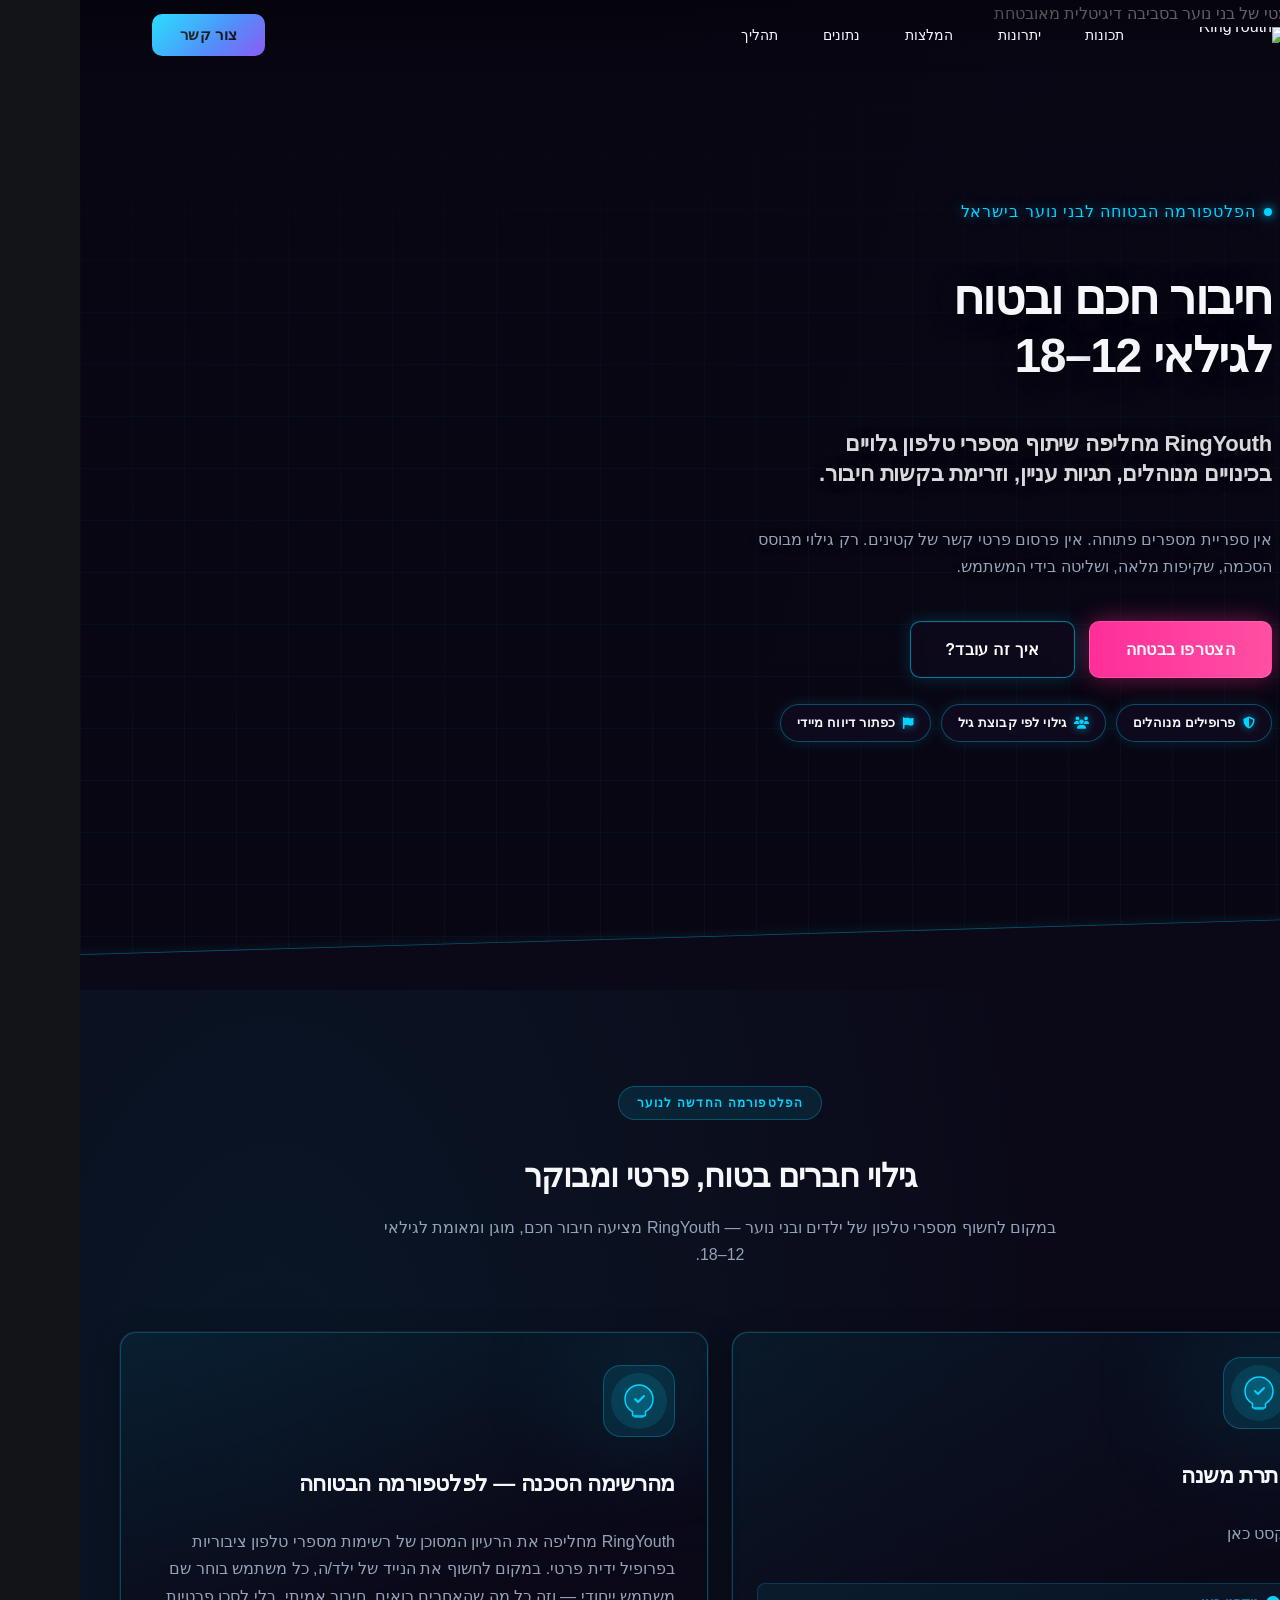
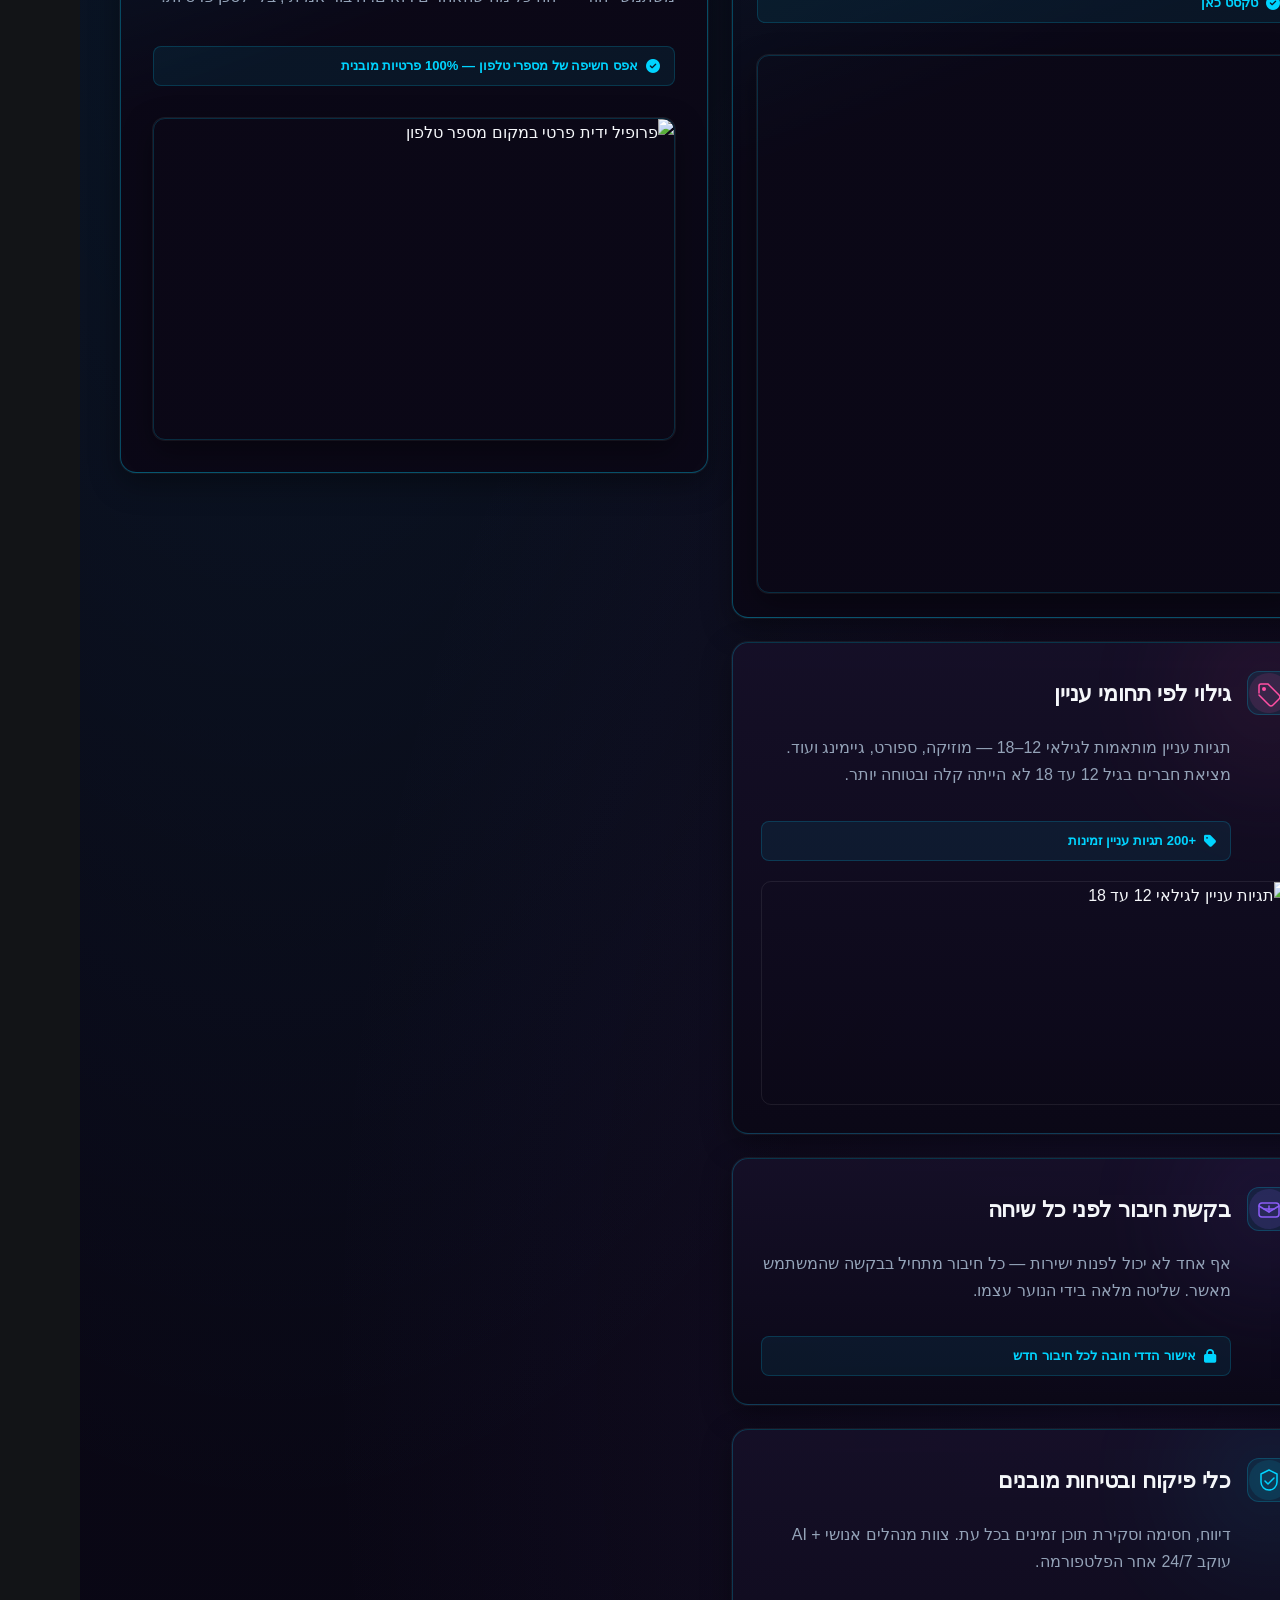
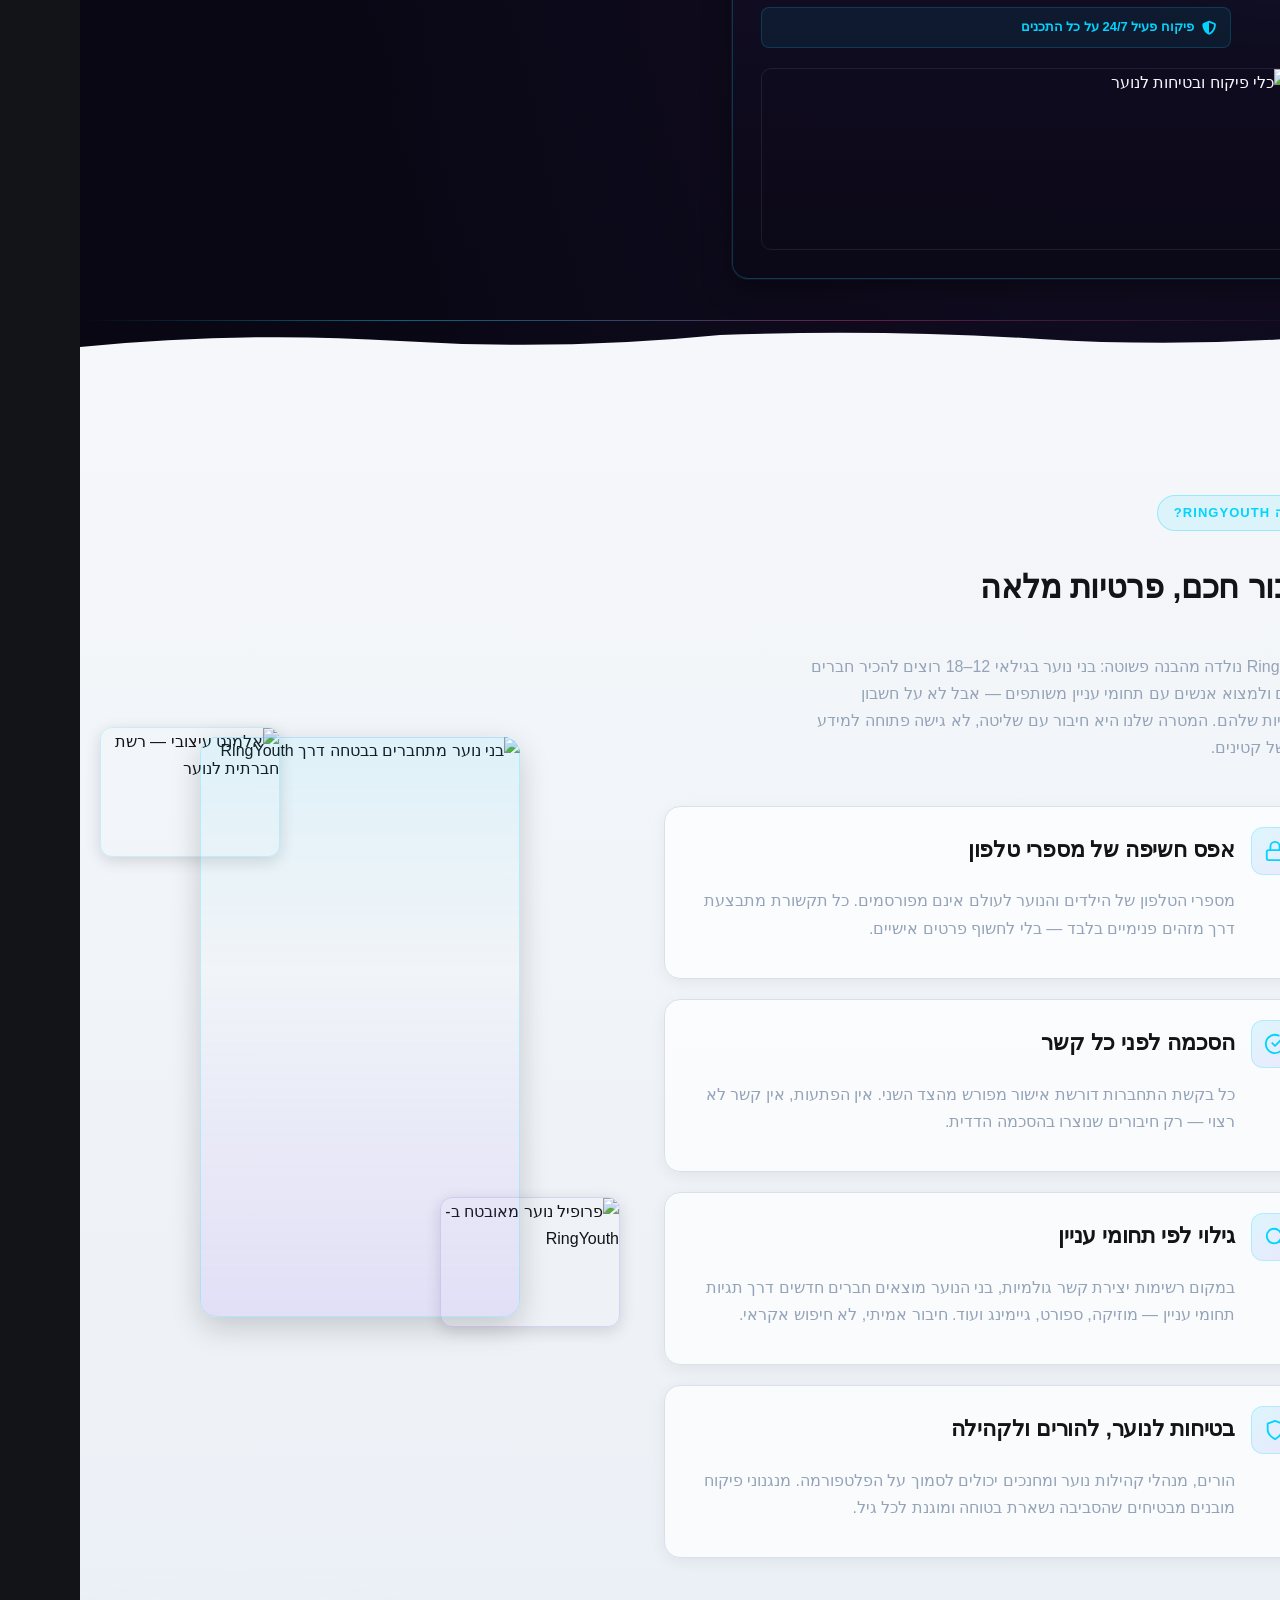
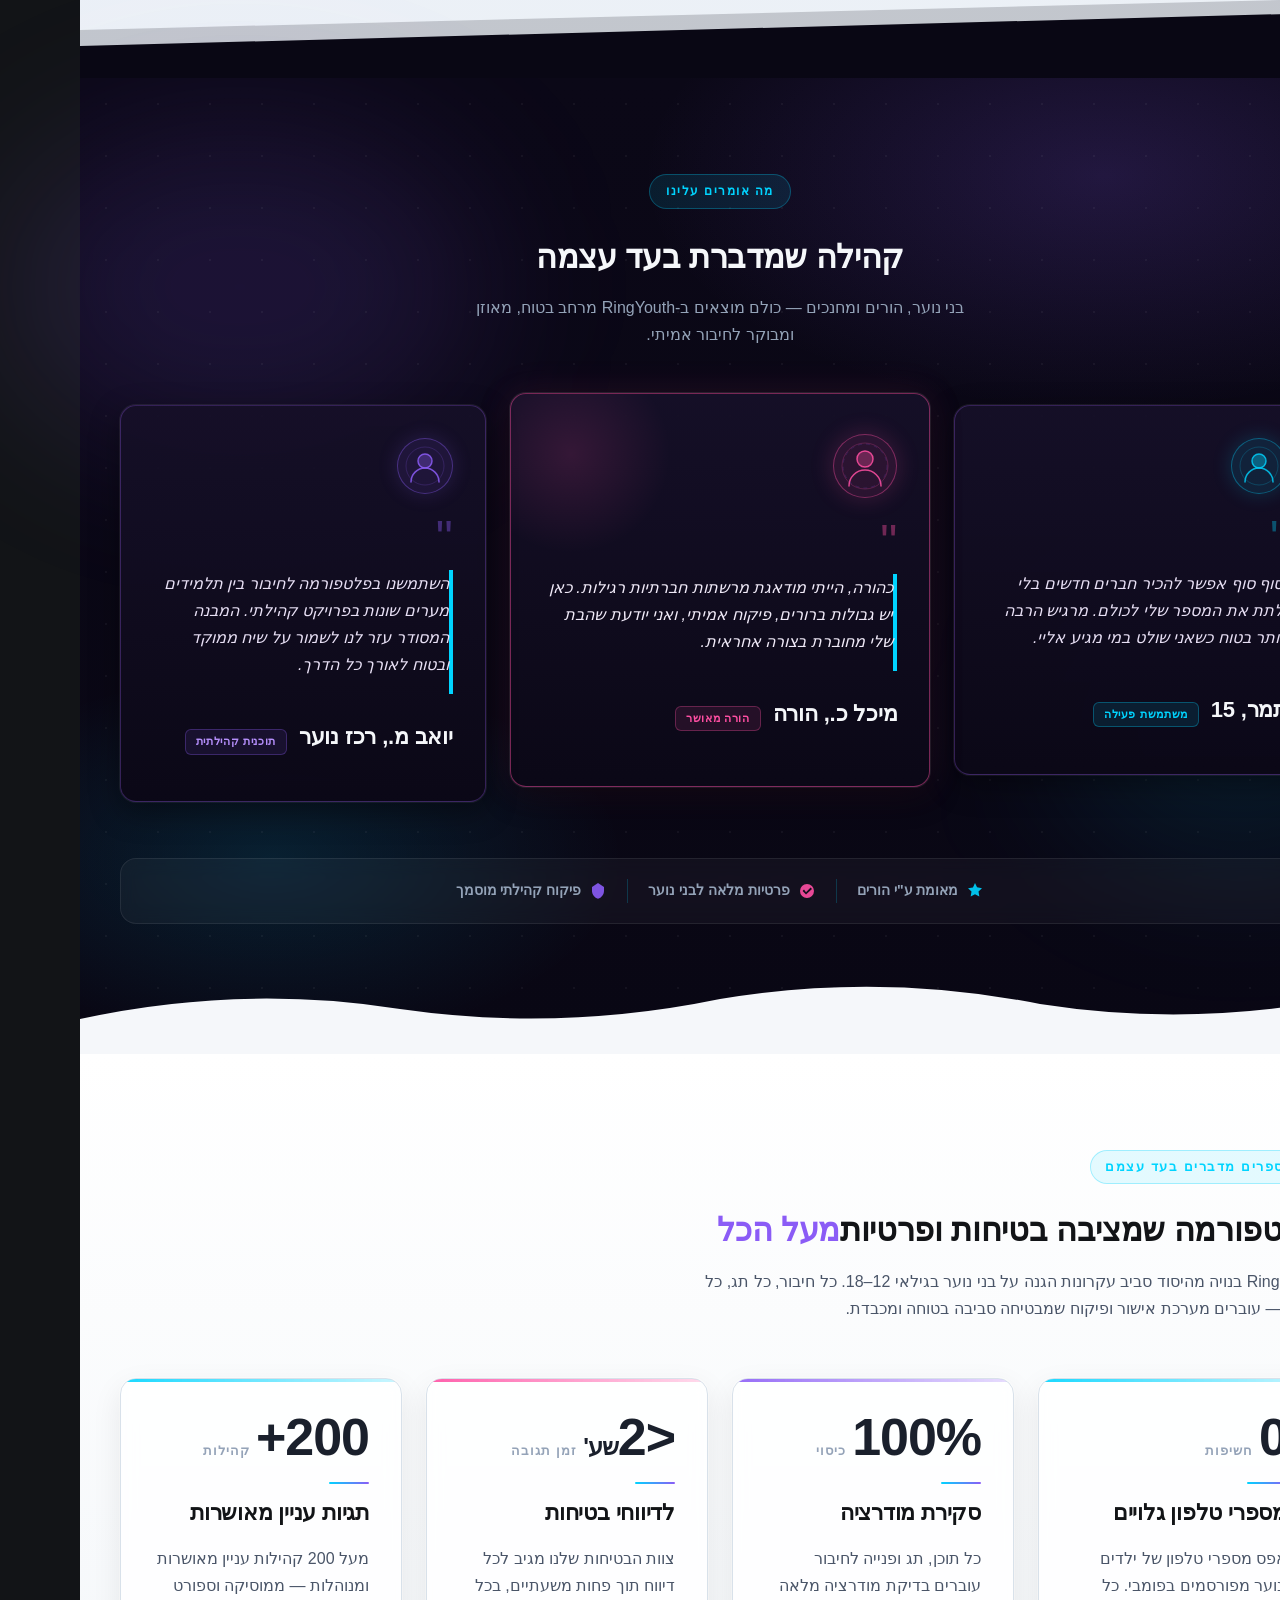
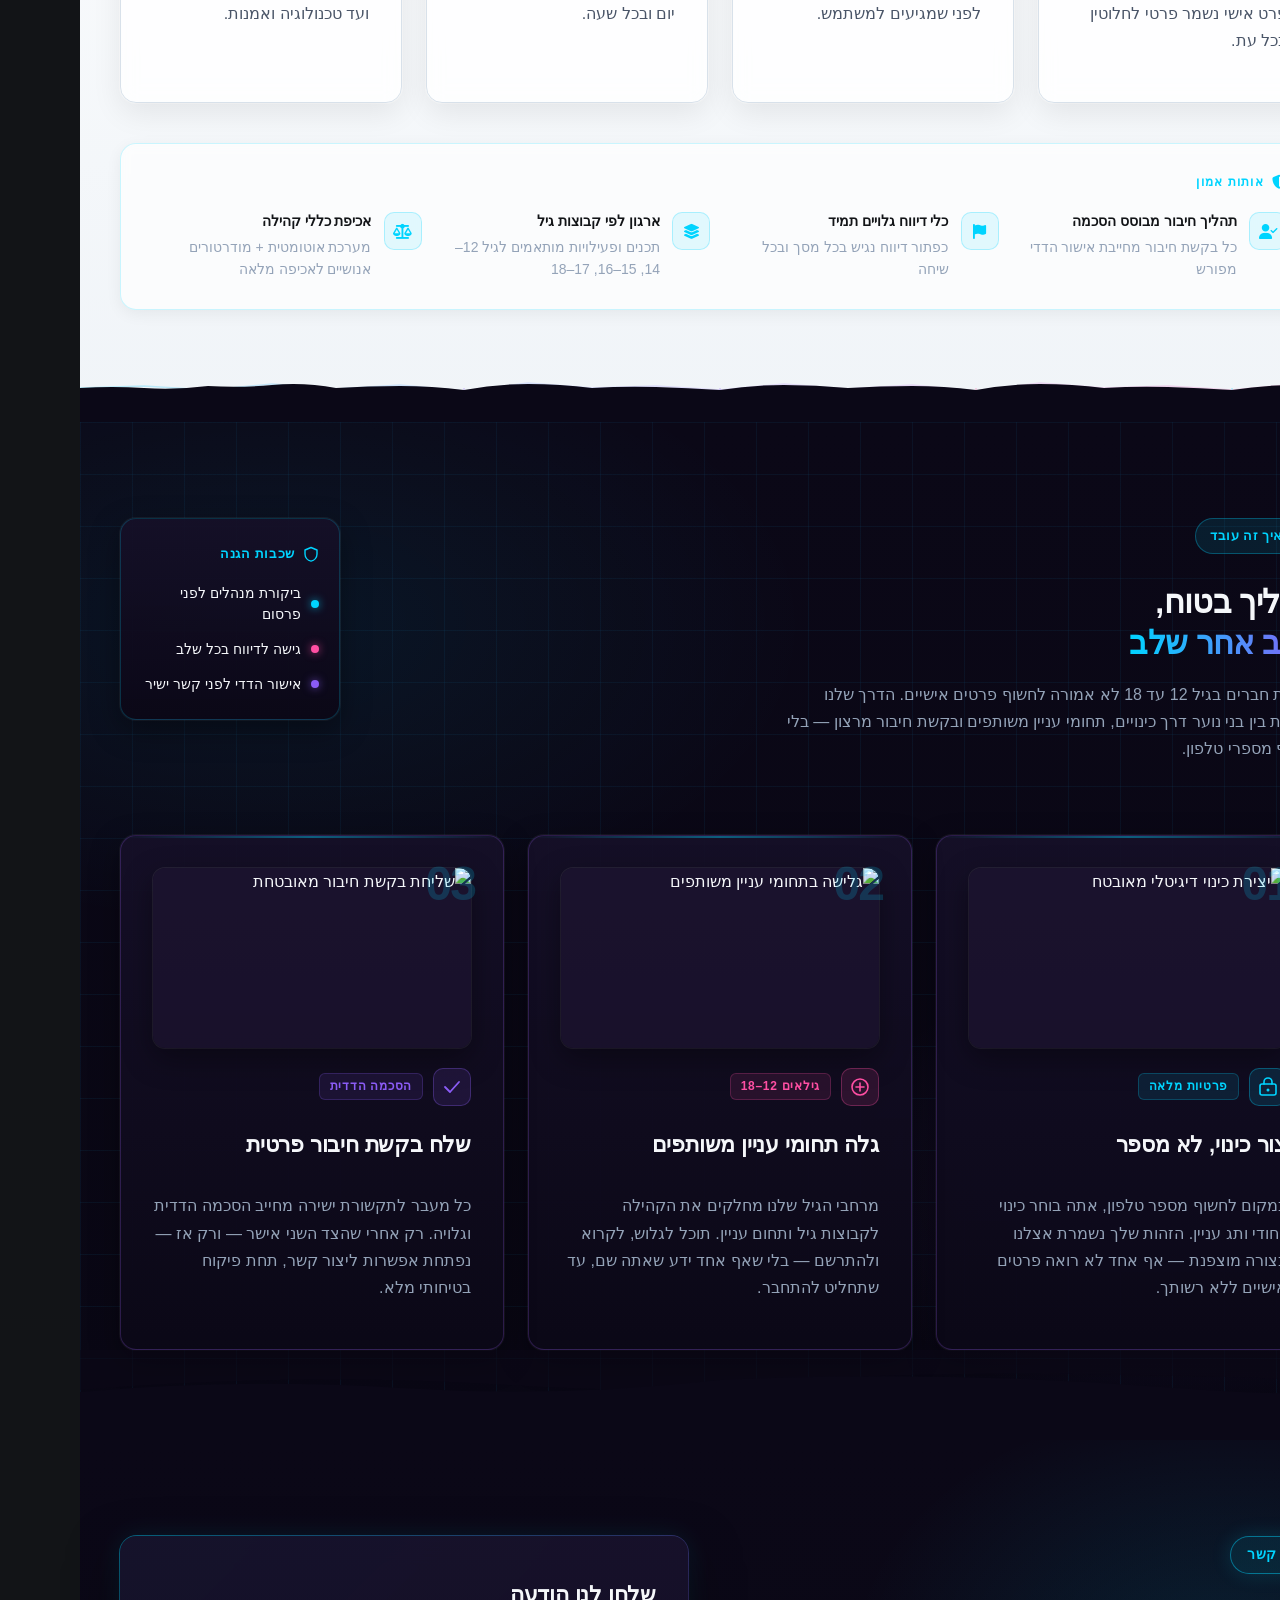
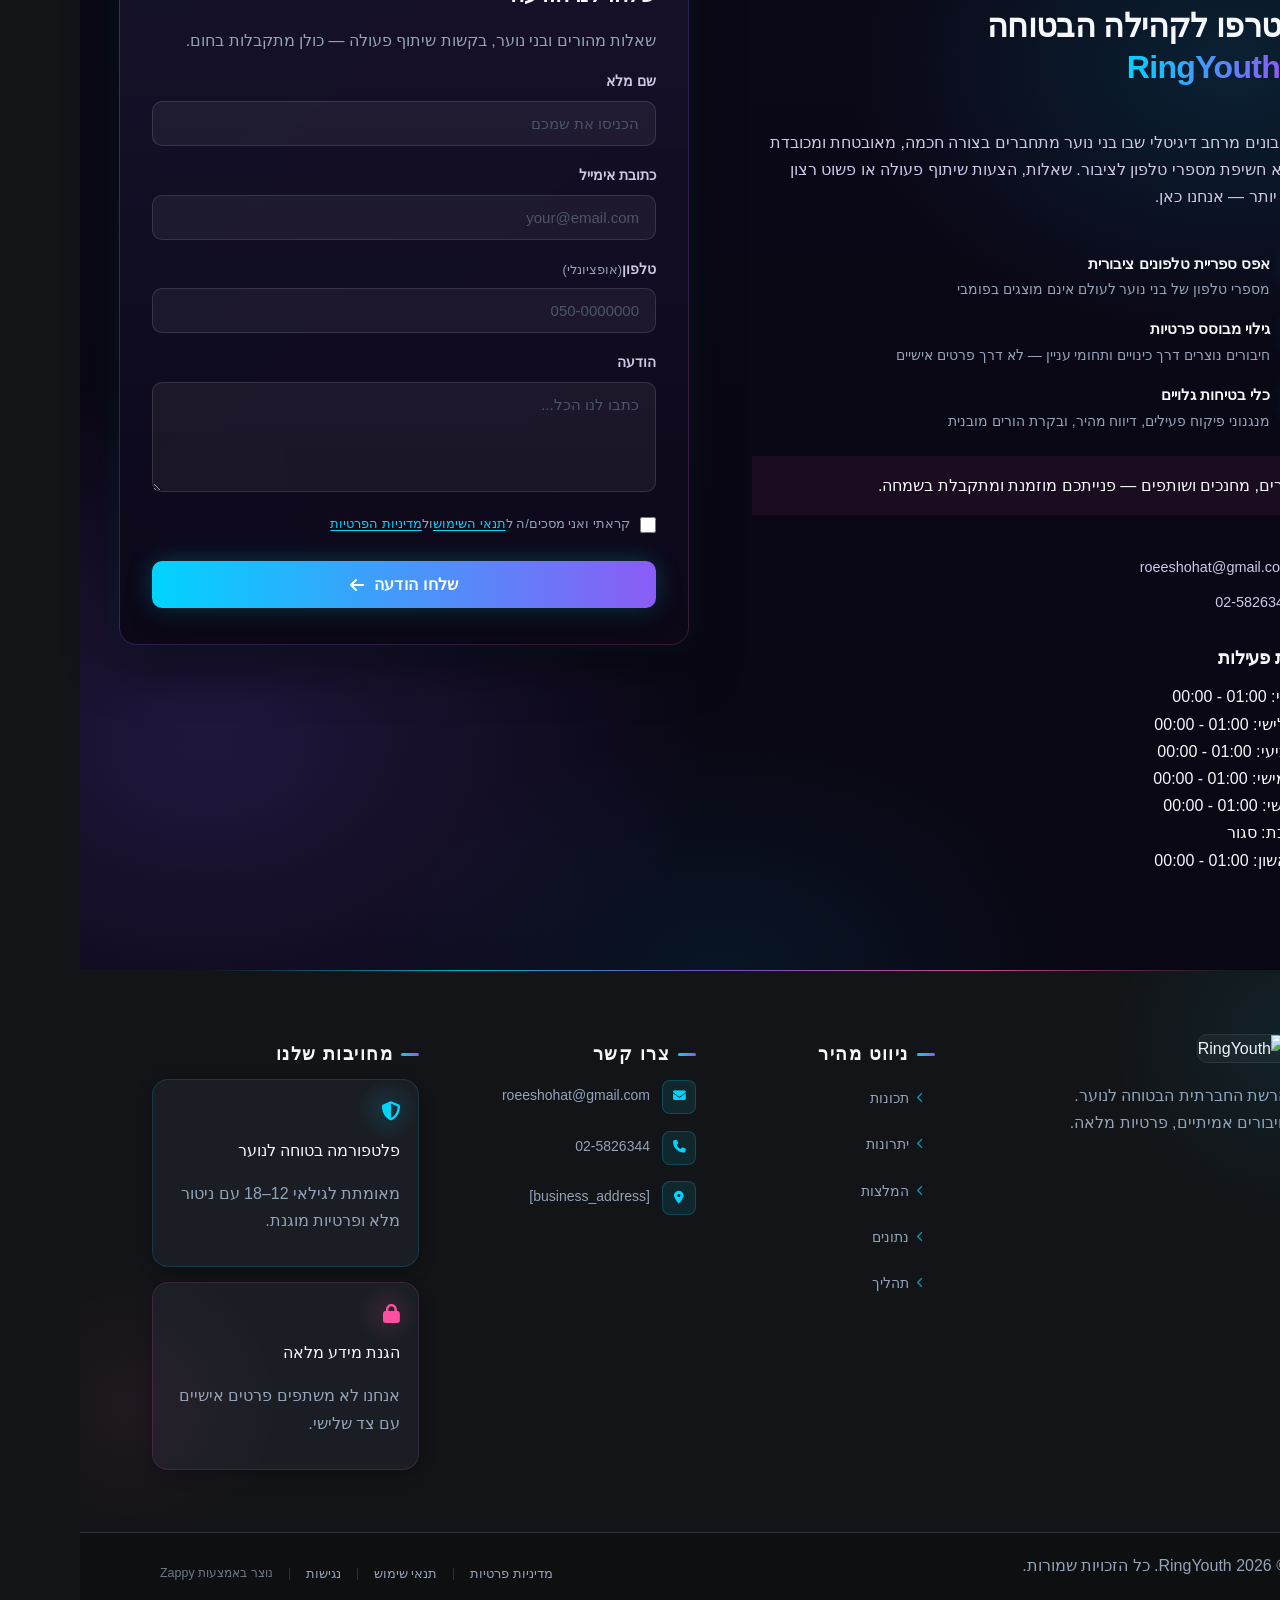
==== commit f958b5cd: "Background sync: Progressive GitHub Sync" ====
--- a/public/index.html
+++ b/public/index.html
@@ -1 +1 @@
-<!doctype html><html dir="rtl" lang="he"><head><meta charset="UTF-8"><meta content="width=device-width,initial-scale=1" name="viewport"><meta content="index, follow" name="robots"><title>מספרי טלפון לבני נוער — RingYouth</title><meta content="A website intended to list or share phone numbers of children and teenagers aged 12-18. This type of service raises serious privacy and safety concerns regardin" name="description"><meta content="מספרי טלפון לבני נוער, מדריך טלפון לילדים ונוער ישראל, איך למצוא מספר טלפון של נוער, מציאת חברים בגיל 12 עד 18" name="keywords"><link href="/assets/favicon.ico" rel="icon" type="image/x-icon"><link href="/assets/favicon-16x16.png" rel="icon" type="image/png" sizes="16x16"><link href="/assets/favicon-32x32.png" rel="icon" type="image/png" sizes="32x32"><link href="/assets/favicon-48x48.png" rel="icon" type="image/png" sizes="48x48"><link href="/assets/favicon-192x192.png" rel="icon" type="image/png" sizes="192x192"><link href="/assets/favicon-512x512.png" rel="icon" type="image/png" sizes="512x512"><link href="/assets/apple-touch-icon.png" rel="apple-touch-icon"><script>!function(){"use strict";var t="dc1cea3d-219b-4611-b64d-7ca9a8ba3a64",e="https://api.zappy5.com/api/analytics/track",a=18e5,n=2592e6,o=!0,i=!0,r=!0;var s=function(){var e="zappy_visitor_"+t,a=null;try{if(a=localStorage.getItem(e)){var o=JSON.parse(a),i=Date.now();if(i-o.created<n)return o.lastSeen=i,localStorage.setItem(e,JSON.stringify(o)),o.id}}catch(t){console.warn("Zappy Analytics: LocalStorage not available")}var r="zv_"+Date.now()+"_"+Math.random().toString(36).substr(2,9);try{localStorage.setItem(e,JSON.stringify({id:r,created:Date.now(),lastSeen:Date.now()}))}catch(t){}return r}(),c=function(){var e="zappy_session_"+t,n=null;try{if(n=sessionStorage.getItem(e)){var o=JSON.parse(n),i=Date.now();if(i-o.timestamp<a)return o.timestamp=i,sessionStorage.setItem(e,JSON.stringify(o)),o.id}}catch(t){console.warn("Zappy Analytics: SessionStorage not available")}var r="zs_"+Date.now()+"_"+Math.random().toString(36).substr(2,9);try{sessionStorage.setItem(e,JSON.stringify({id:r,timestamp:Date.now()}))}catch(t){}return r}();function l(a,n){n=n||{};var o={website_id:t,event_type:a,page_path:window.location.pathname,referrer:document.referrer||"direct",visitor_id:s,session_id:c,metadata:n};if(navigator.sendBeacon){var i=new Blob([JSON.stringify(o)],{type:"application/json"});navigator.sendBeacon(e,i)}else fetch(e,{method:"POST",headers:{"Content-Type":"application/json"},body:JSON.stringify(o),keepalive:!0}).catch(function(t){console.warn("Zappy Analytics: Failed to track event",t)})}o&&l("pageview",{title:document.title,url:window.location.href}),i&&document.addEventListener("click",function(t){var e=t.target;if("BUTTON"===e.tagName||e.closest("button")){var a="BUTTON"===e.tagName?e:e.closest("button");l("click",{element:"button",text:a.textContent.trim().substring(0,100),id:a.id||null,class:a.className||null})}else if("A"===e.tagName||e.closest("a")){var n="A"===e.tagName?e:e.closest("a");l("navigation",{element:"link",text:n.textContent.trim().substring(0,100),href:n.href,external:n.hostname!==window.location.hostname})}},!0),r&&document.addEventListener("submit",function(t){var e=t.target;l("form_submit",{form_id:e.id||null,form_name:e.name||null,form_action:e.action||null,form_method:e.method||"GET"})},!0);var d=Date.now();window.addEventListener("beforeunload",function(){l("page_unload",{time_on_page:Math.floor((Date.now()-d)/1e3),page_path:window.location.pathname})}),window.zappyAnalytics={track:l,getVisitorId:function(){return s},getSessionId:function(){return c}}}()</script><meta content="מספרי טלפון לבני נוער — RingYouth" property="og:title"><meta content="A website intended to list or share phone numbers of children and teenagers aged 12-18. This type of service raises serious privacy and safety concerns regardin" property="og:description"><meta content="summary_large_image" name="twitter:card"><meta content="מספרי טלפון לבני נוער — RingYouth" name="twitter:title"><meta content="A website intended to list or share phone numbers of children and teenagers aged 12-18. This type of service raises serious privacy and safety concerns regardin" name="twitter:description"><meta content="website" property="og:type"><meta content="he_IL" property="og:locale"><link href="https://cdnjs.cloudflare.com/ajax/libs/font-awesome/6.4.0/css/all.min.css" rel="stylesheet"><link href="/assets/favicon.ico" rel="icon" type="image/x-icon"><link href="/assets/favicon-16x16.png" rel="icon" type="image/png" sizes="16x16"><link href="/assets/favicon-32x32.png" rel="icon" type="image/png" sizes="32x32"><link href="/assets/favicon-48x48.png" rel="icon" type="image/png" sizes="48x48"><link href="/assets/favicon-192x192.png" rel="icon" type="image/png" sizes="192x192"><link href="/assets/favicon-512x512.png" rel="icon" type="image/png" sizes="512x512"><link href="/assets/apple-touch-icon.png" rel="apple-touch-icon"><link href="https://cdn.jsdelivr.net/npm/vanilla-cookieconsent@3/dist/cookieconsent.css" rel="stylesheet"><script src="https://cdn.jsdelivr.net/npm/vanilla-cookieconsent@3/dist/cookieconsent.umd.js"></script><script src="https://cdn.jsdelivr.net/gh/mickidum/acc_toolbar/acctoolbar/acctoolbar.min.js"></script><link href="/styles.css" rel="stylesheet"><style id="zappy-dropdown-submenu-styles">#navMenu li:has(.sub-menu),.nav-menu li:has(.sub-menu),.navbar li:has(.sub-menu),nav li:has(.sub-menu){position:relative}#navMenu .sub-menu,.nav-menu .sub-menu,.navbar .sub-menu,nav .sub-menu{display:block!important;position:absolute!important;top:100%;left:0;min-width:220px;background:#fff;border-radius:8px;box-shadow:0 8px 25px rgba(0,0,0,.15);padding:8px 0;opacity:0;visibility:hidden;transform:translateY(10px);transition:all .3s ease;z-index:1000;list-style:none;pointer-events:none}#navMenu li:hover>.sub-menu,.nav-menu li:hover>.sub-menu,.navbar li:hover>.sub-menu,nav li:hover>.sub-menu{opacity:1!important;visibility:visible!important;transform:translateY(0)!important;pointer-events:auto!important}.sub-menu li{list-style:none;margin:0;padding:0}.sub-menu a{display:block!important;padding:10px 16px!important;color:var(--text-dark,#333)!important;font-weight:500;text-decoration:none;white-space:nowrap;transition:background-color .2s}.sub-menu .zappy-nav-child>a{padding-left:28px!important;font-size:.9em!important;opacity:.85!important}[dir=rtl] .sub-menu .zappy-nav-child>a,html[lang=ar] .sub-menu .zappy-nav-child>a,html[lang=he] .sub-menu .zappy-nav-child>a{padding-left:10px!important;padding-right:28px!important}.sub-menu .zappy-nav-parent>a{font-weight:600!important}.sub-menu a:hover{background-color:#f5f5f5}[dir=rtl] .nav-menu .sub-menu,[dir=rtl] .navbar .sub-menu,[dir=rtl] nav .sub-menu,html[lang=ar] .nav-menu .sub-menu,html[lang=ar] .navbar .sub-menu,html[lang=ar] nav .sub-menu,html[lang=he] .nav-menu .sub-menu,html[lang=he] .navbar .sub-menu,html[lang=he] nav .sub-menu{left:auto!important;right:0!important}.sub-menu:empty,.sub-menu:not(:has(li)):not(:has(> a)),.sub-menu:not(:has(li:not(.zappy-hidden-menu-item))):not(:has(> a)){display:none!important;opacity:0!important;visibility:hidden!important;pointer-events:none!important}li:has(.menu-group-title):hover>.sub-menu{opacity:1!important;visibility:visible!important;transform:translateY(0)!important;pointer-events:auto!important}#navMenu>li>.menu-group-title,.nav-menu>li>.menu-group-title{display:inline-block;padding:.5rem 1rem;cursor:default;user-select:none}@media (max-width:768px){#navMenu .sub-menu,.nav-menu .sub-menu,.navbar .sub-menu,nav .sub-menu{position:static!important;transform:none!important;box-shadow:none!important;background:0 0!important;max-height:0;overflow:hidden;opacity:0;visibility:hidden;transition:max-height .3s ease,opacity .3s ease;padding:0!important;border-radius:0!important}#navMenu .sub-menu.mobile-expanded,.nav-menu .sub-menu.mobile-expanded,.navbar .sub-menu.mobile-expanded{max-height:none!important;overflow-y:visible!important;opacity:1!important;visibility:visible!important;padding:8px 0 8px 16px!important}[dir=rtl] .sub-menu.mobile-expanded,html[lang=he] .sub-menu.mobile-expanded{padding:8px 16px 8px 0!important}#navMenu li:hover>.sub-menu,.nav-menu li:hover>.sub-menu,.navbar li:hover>.sub-menu,nav li:hover>.sub-menu{opacity:0;visibility:hidden;pointer-events:none}#navMenu li>.sub-menu.mobile-expanded,.nav-menu li>.sub-menu.mobile-expanded,.navbar li>.sub-menu.mobile-expanded,nav li>.sub-menu.mobile-expanded{opacity:1!important;visibility:visible!important;pointer-events:auto!important}#navMenu li:has(.sub-menu),.nav-menu li:has(.sub-menu),.navbar li:has(.sub-menu),nav li:has(.sub-menu){display:flex!important;flex-wrap:wrap!important;align-items:center!important;position:relative!important;min-height:44px!important}#navMenu li:has(.sub-menu)>a,.nav-menu li:has(.sub-menu)>a,.navbar li:has(.sub-menu)>a,nav li:has(.sub-menu)>a{flex:1!important;min-width:0!important}#navMenu li:has(.sub-menu)>.menu-group-title,.nav-menu li:has(.sub-menu)>.menu-group-title,.navbar li:has(.sub-menu)>.menu-group-title,nav li:has(.sub-menu)>.menu-group-title{flex:1!important;min-width:0!important;padding:0!important;line-height:inherit!important}#navMenu li:has(.sub-menu)>.sub-menu,.nav-menu li:has(.sub-menu)>.sub-menu,.navbar li:has(.sub-menu)>.sub-menu,nav li:has(.sub-menu)>.sub-menu{flex-basis:100%!important;width:100%!important}#navMenu li:has(.sub-menu)>a [class*=arrow],#navMenu li:has(.sub-menu)>a [class*=chevron],.nav-menu li:has(.sub-menu)>a .fa-angle-down,.nav-menu li:has(.sub-menu)>a .fa-chevron-down,.nav-menu li:has(.sub-menu)>a [class*=arrow],.nav-menu li:has(.sub-menu)>a [class*=chevron],nav li:has(.sub-menu)>a [class*=arrow],nav li:has(.sub-menu)>a [class*=chevron]{display:none!important;visibility:hidden!important}.mobile-submenu-toggle{display:flex!important;align-items:center!important;justify-content:center!important;width:44px!important;height:auto!important;background:0 0!important;border:none!important;cursor:pointer!important;color:var(--text-light)!important;position:static!important;flex-shrink:0!important;align-self:stretch!important;z-index:2!important;padding:0!important;margin:0!important}.mobile-submenu-toggle::after{content:''!important;width:0!important;height:0!important;border-left:6px solid transparent!important;border-right:6px solid transparent!important;border-top:7px solid currentColor!important;transition:transform .3s ease!important}.mobile-submenu-toggle.expanded::after{transform:rotate(180deg)!important}.sub-menu a{padding:10px 0!important;display:block!important;color:var(--text-light)!important;white-space:normal!important}.sub-menu .zappy-nav-child>a{padding-left:28px!important;font-size:.9em!important;opacity:.85!important}[dir=rtl] .sub-menu .zappy-nav-child>a,html[lang=ar] .sub-menu .zappy-nav-child>a,html[lang=he] .sub-menu .zappy-nav-child>a{padding-left:0!important;padding-right:28px!important}.sub-menu .zappy-nav-parent>a{font-weight:600!important}#navMenu.active,.nav-menu.active{max-width:100vw!important;overflow-x:hidden!important;box-sizing:border-box!important}.navbar .sub-menu li a,.zappy-products-dropdown .sub-menu a,nav.navbar .sub-menu li a{color:var(--text-light)!important}}@media (min-width:769px){.mobile-submenu-toggle{display:none!important}}</style><style id="mobile-lang-menu-deployed-css">@media (max-width:768px){.lang-switcher,.nav-container .lang-switcher,.nav-cta-container .lang-switcher,.nav-ecommerce-icons .lang-switcher,.nav-icons-left .lang-switcher,.navbar .lang-switcher,.navbar .nav-cta-container .lang-switcher{display:none!important}.mobile-lang-menu{width:100%;border-top:1px solid rgba(128,128,128,.2);padding:8px 0 0 0;margin-top:8px}.mobile-lang-toggle{display:flex!important;align-items:center;justify-content:space-between;width:100%;padding:12px 16px;background:0 0;border:none;cursor:pointer;font-size:15px;color:inherit;font-family:inherit}.mobile-lang-toggle::after{content:'';display:inline-block;width:8px;height:8px;border-right:2px solid currentColor;border-bottom:2px solid currentColor;transform:rotate(45deg);transition:transform .3s ease;margin-left:8px}.mobile-lang-toggle.expanded::after{transform:rotate(-135deg)}.mobile-lang-options{max-height:0;overflow:hidden;transition:max-height .3s ease}.mobile-lang-options.expanded{max-height:300px}.mobile-lang-option{display:flex!important;align-items:center;gap:10px;padding:10px 24px;text-decoration:none;color:inherit;font-size:14px;font-family:inherit}.mobile-lang-option:hover{background:rgba(128,128,128,.1)}.mobile-lang-option.active{font-weight:600;opacity:.7;pointer-events:none}.mobile-lang-option img{width:20px;height:20px;border-radius:50%}}@media (min-width:769px){.mobile-lang-menu{display:none!important}}</style><style id="zappy-widget-visibility">#mic-access-tool-box,#mic-access-tool-general-button,#mic-init-access-tool #mic-access-tool-box,#mic-init-access-tool #mic-access-tool-general-button,#mic-init-access-tool .mic-access-tool-general-button,._access-icon,._access-menu,.mic-access-tool-box,.mic-access-tool-general-button,div[id*=mic-access-tool-box]{display:none!important;visibility:hidden!important;opacity:0!important;pointer-events:none!important}</style></head><body><nav class="navbar" dir="rtl"><button class="mobile-toggle" aria-label="Menu" id="mobileToggle"><svg viewBox="0 0 24 24" fill="none" height="24" width="24" class="hamburger-icon"><path d="M3 12h18M3 6h18M3 18h18" stroke="currentColor" stroke-width="2" stroke-linecap="round"></path></svg><svg viewBox="0 0 24 24" fill="none" height="24" width="24" class="close-icon" style="display:none"><path d="M18 6L6 18M6 6l12 12" stroke="currentColor" stroke-width="2" stroke-linecap="round"></path></svg></button><button class="phone-header-btn" aria-label="Call" data-phone="025826344"><svg viewBox="0 0 24 24" fill="currentColor" height="20" width="20"><path d="M22 16.92v3a2 2 0 0 1-2.18 2 19.79 19.79 0 0 1-8.63-3.07 19.5 19.5 0 0 1-6-6 19.79 19.79 0 0 1-3.07-8.67A2 2 0 0 1 4.11 2h3a2 2 0 0 1 2 1.72 12.84 12.84 0 0 0 .7 2.81 2 2 0 0 1-.45 2.11L8.09 9.91a16 16 0 0 0 6 6l1.27-1.27a2 2 0 0 1 2.11-.45 12.84 12.84 0 0 0 2.81.7A2 2 0 0 1 22 16.92z"></path></svg></button><div class="nav-container"><div class="nav-right-group"><div class="nav-brand"><a href="/" class="logo-link"><img alt="RingYouth" src="/assets/business-logo.webp" class="logo"></a></div><ul class="nav-menu" id="navMenu"><li><a href="#features">תכונות</a></li><li><a href="#benefits">יתרונות</a></li><li><a href="#testimonials">המלצות</a></li><li><a href="#stats">נתונים</a></li><li><a href="#process">תהליך</a></li></ul></div><div class="nav-cta-container"><a href="#contact" class="nav-cta-btn">צור קשר</a></div></div></nav><script>window.addEventListener("load",function(){const e=document.querySelector(".navbar, nav, header");if(!e)return void console.log("[Navbar] Navbar element not found");let t=document.getElementById("mobileToggle")||document.querySelector(".mobile-toggle")||document.querySelector(".hamburger")||document.querySelector(".hamburger-menu")||document.querySelector(".menu-toggle")||document.querySelector(".burger-menu")||document.querySelector('[aria-label="Menu"]')||document.querySelector('[aria-label="תפריט"]');const o=document.querySelector(".phone-header-btn"),n=window.getComputedStyle(e);let r=n.backgroundColor;if(console.log("[Navbar] Initial navbar background:",r),"transparent"===r||"rgba(0, 0, 0, 0)"===r||r.startsWith("rgba")&&r.includes(", 0)")){const e=n.backgroundImage;if(e&&"none"!==e)console.log("[Navbar] Navbar has background image/gradient, using dark text"),r="rgb(240, 240, 240)";else{const e=window.getComputedStyle(document.body).backgroundColor;console.log("[Navbar] Navbar transparent, using body background:",e),r=e}}const i=r.match(/\d+/g);if(i&&i.length>=3){const e=(.299*parseInt(i[0])+.587*parseInt(i[1])+.114*parseInt(i[2]))/255;console.log("[Navbar] Mobile button colors preserved from Claude CSS (luminance:",e.toFixed(2)+")");const n=document.createElement("style");n.id="zappy-mobile-nav-fix";document.documentElement.lang;document.documentElement.dir,n.textContent='\n        /* Hide mobile buttons on desktop, show only on mobile */\n        @media (min-width: 769px) {\n          .mobile-toggle,\n          .phone-header-btn {\n            display: none !important;\n          }\n        }\n        \n        /* Show and position mobile buttons correctly on mobile */\n        @media (max-width: 768px) {\n          .mobile-toggle,\n          .phone-header-btn {\n            position: absolute !important;\n            top: 50% !important;\n            transform: translateY(-50%) !important;\n            z-index: 1001 !important;\n            display: flex !important;\n            align-items: center !important;\n            justify-content: center !important;\n            width: 36px !important;\n            height: 36px !important;\n            border-radius: 50% !important;\n            border: none !important;\n            cursor: pointer !important;\n            padding: 6px !important;\n            background: none !important;\n            color: var(--nav-text, var(--text-light)) !important;\n          }\n          \n          /* LTR positioning (default): hamburger LEFT, phone RIGHT */\n          html:not([dir="rtl"]):not([lang="he"]):not([lang="ar"]) .mobile-toggle,\n          html[dir="ltr"] .mobile-toggle {\n            left: 12px !important;\n            right: auto !important;\n          }\n          html:not([dir="rtl"]):not([lang="he"]):not([lang="ar"]) .phone-header-btn,\n          html[dir="ltr"] .phone-header-btn {\n            right: 12px !important;\n            left: auto !important;\n          }\n          \n          /* RTL positioning: hamburger RIGHT, phone LEFT */\n          html[dir="rtl"] .mobile-toggle,\n          html[lang="he"] .mobile-toggle,\n          html[lang="ar"] .mobile-toggle {\n            right: 12px !important;\n            left: auto !important;\n          }\n          html[dir="rtl"] .phone-header-btn,\n          html[lang="he"] .phone-header-btn,\n          html[lang="ar"] .phone-header-btn {\n            left: 12px !important;\n            right: auto !important;\n          }\n          \n          /* CRITICAL: Ensure nav-container has min-height on mobile */\n          /* All children are positioned absolutely/fixed on mobile, so height:auto collapses to 0 */\n          .nav-container {\n            min-height: 70px !important;\n            position: relative !important;\n          }\n          \n          /* Ensure SVG icons are properly sized and inherit color */\n          .mobile-toggle svg,\n          .phone-header-btn svg {\n            width: 24px !important;\n            height: 24px !important;\n            /* Don\'t force display - let JavaScript control hamburger/close toggle */\n          }\n          \n          /* Reset nav-cta-container on mobile - remove desktop box-shadow/padding */\n          /* that creates a visible ghost box when CTA button is hidden */\n          .nav-cta-container {\n            box-shadow: none !important;\n            padding: 0 !important;\n          }\n          \n          /* Hide nav-cta-container entirely on mobile when there\'s no lang-switcher */\n          /* (only the CTA button is inside, and it\'s hidden on mobile) */\n          .nav-cta-container:not(:has(.lang-switcher)) {\n            display: none !important;\n          }\n          \n          /* CRITICAL: Prevent hero image fade gradient from bleeding over headline text */\n          /* The .image-fade-gradient has bottom: -30px (extends below parent) */\n          /* On mobile stacked layout, this overlaps the h1 text below the image */\n          .hero-image-column {\n            overflow: hidden !important;\n          }\n          .image-fade-gradient {\n            bottom: 0 !important;\n          }\n          \n          /* Hide desktop language switcher on mobile - hamburger menu handles it */\n          /* High specificity to override stored CSS */\n          .lang-switcher,\n          .nav-cta-container .lang-switcher,\n          .nav-container .lang-switcher,\n          .navbar .lang-switcher,\n          .navbar .nav-cta-container .lang-switcher {\n            display: none !important;\n          }\n        }\n      ';const r=document.getElementById("zappy-mobile-nav-fix");r&&r.remove(),document.head.appendChild(n),console.log("[Navbar] Critical CSS injected for mobile nav positioning");const l=window.innerWidth<=768;if(t){const e=t.querySelector(".hamburger-icon"),o=t.querySelector(".close-icon");e&&(e.style.setProperty("width","24px","important"),e.style.setProperty("height","24px","important"),e.style.setProperty("display","block","important")),o&&(o.style.setProperty("width","24px","important"),o.style.setProperty("height","24px","important"),o.style.setProperty("display","none","important")),l?(t.style.setProperty("position","absolute","important"),t.style.setProperty("top","50%","important"),t.style.setProperty("transform","translateY(-50%)","important"),t.style.setProperty("z-index","1001","important"),t.style.removeProperty("left"),t.style.removeProperty("right"),console.log("[Navbar] Mobile toggle positioning applied (mobile viewport)")):(t.style.removeProperty("position"),t.style.removeProperty("top"),t.style.removeProperty("transform"),t.style.removeProperty("z-index"),t.style.removeProperty("left"),t.style.removeProperty("right"),console.log("[Navbar] Desktop viewport - cleared mobile toggle inline positioning"))}if(o){const e=o.querySelector("svg");e&&(e.style.width="24px",e.style.height="24px",e.setAttribute("width","24"),e.setAttribute("height","24")),l?(o.style.setProperty("position","absolute","important"),o.style.setProperty("top","50%","important"),o.style.setProperty("transform","translateY(-50%)","important"),o.style.setProperty("z-index","1001","important"),o.style.removeProperty("left"),o.style.removeProperty("right"),console.log("[Navbar] Phone button positioning applied (mobile viewport)")):(o.style.removeProperty("position"),o.style.removeProperty("top"),o.style.removeProperty("transform"),o.style.removeProperty("z-index"),o.style.removeProperty("left"),o.style.removeProperty("right"),console.log("[Navbar] Desktop viewport - cleared phone button inline positioning"))}}else console.log("[Navbar] Could not parse background color:",r);t=document.getElementById("mobileToggle")||document.querySelector(".mobile-toggle")||document.querySelector(".hamburger")||document.querySelector(".hamburger-menu")||document.querySelector(".menu-toggle")||document.querySelector(".burger-menu")||document.querySelector('[aria-label="Menu"]')||document.querySelector('[aria-label="תפריט"]');const l=document.getElementById("navMenu")||document.querySelector(".nav-menu")||document.querySelector(".nav-links")||document.querySelector("nav ul:not(.submenu)");if(!t||!l)return void console.log("[Navbar] Mobile toggle or menu not found:",{toggle:!!t,menu:!!l});l.id||(l.id="navMenu"),console.log("[Navbar] Initializing mobile menu...");const a=t.cloneNode(!0);t.parentNode.replaceChild(a,t),a.addEventListener("click",function(e){e.preventDefault(),e.stopPropagation();const t=this.querySelector(".hamburger-icon"),o=this.querySelector(".close-icon");l.classList.contains("active")?(l.classList.remove("active"),t&&t.style.setProperty("display","block","important"),o&&o.style.setProperty("display","none","important"),document.body.style.overflow="",console.log("[Navbar] Menu closed")):(l.classList.add("active"),t&&t.style.setProperty("display","none","important"),o&&o.style.setProperty("display","block","important"),document.body.style.overflow="hidden",console.log("[Navbar] Menu opened"))}),l.querySelectorAll("a").forEach(function(e){e.addEventListener("click",function(){if("#"===this.getAttribute("href"))return;const e=a.querySelector(".hamburger-icon"),t=a.querySelector(".close-icon");l.classList.remove("active"),e&&e.style.setProperty("display","block","important"),t&&t.style.setProperty("display","none","important"),document.body.style.overflow="",console.log("[Navbar] Menu closed (link clicked)")})});var s=l.querySelectorAll(".dropdown-toggle");s.forEach(function(e){e.addEventListener("click",function(e){e.preventDefault(),e.stopPropagation();var t=this.closest(".nav-dropdown");t&&(t.parentNode.querySelectorAll(".nav-dropdown.open").forEach(function(e){e!==t&&e.classList.remove("open")}),t.classList.toggle("open"),console.log("[Navbar] Dropdown toggled:",t.classList.contains("open")?"open":"closed"))})}),document.addEventListener("click",function(e){e.target.closest(".nav-dropdown")||document.querySelectorAll(".nav-dropdown.open").forEach(function(e){e.classList.remove("open")})}),console.log("[Navbar] Dropdown handlers initialized for "+s.length+" dropdowns"),o&&o.addEventListener("click",function(){const e=document.querySelectorAll('a[href^="tel:"]'),t=e.length>0?e[0].getAttribute("href").replace("tel:",""):"02-5826344";window.location.href="tel:"+t,console.log("[Navbar] Phone button clicked")}),console.log("[Navbar] Mobile menu initialized successfully");const p=function(){const e=document.querySelector(".whatsapp-float");e&&(window.innerWidth>=769?(e.style.setProperty("display","none","important"),e.style.setProperty("visibility","hidden","important"),e.style.setProperty("opacity","0","important"),e.style.setProperty("pointer-events","none","important"),console.log("[WhatsApp] Button hidden on desktop")):(e.style.removeProperty("display"),e.style.removeProperty("visibility"),e.style.removeProperty("opacity"),e.style.removeProperty("pointer-events"),console.log("[WhatsApp] Button visible on mobile")))};let c;p(),window.addEventListener("resize",function(){clearTimeout(c),c=setTimeout(p,100)})})</script><main><section class="index-hero-section" data-layout-spec="בית-hero" dir="rtl" data-hero-type="fullscreen-scrim"><div class="index-hero-bg-wrapper"><img alt="רקע קינמטי של בני נוער בסביבה דיגיטלית מאובטחת" src="/assets/site-index-hero-image-1.webp" data-context="Cinematic dark-tech hero background for a youth social network app. Abstract silhouettes of teenagers aged 12-18 are embedded in a deep graphite near-black atmosphere. Electric cyan (#00D4FF) and hot pink (#FF4FA3) neon glow accents radiate from behind the silhouettes. Subtle neon grid lines run across the background. Blurred gradient atmosphere with purple-to-dark transitions. Premium, safe, futuristic mood. No faces visible — only stylized glowing outlines and shapes. 16:9 cinematic wide format." data-placeholder="index-hero-image-1" height="810" width="1440" class="index-hero-bg-img" data-hero-bg="true"></div><div class="index-hero-scrim" aria-hidden="true"></div><div class="index-hero-grid-overlay" aria-hidden="true"></div><div class="index-hero-content-wrapper"><div class="index-hero-content"><p class="index-hero-trust-line"><span class="index-hero-trust-dot" aria-hidden="true"></span>הפלטפורמה הבטוחה לבני נוער בישראל</p><h1 class="index-hero-h1">חיבור חכם ובטוח<br>לגילאי 12–18</h1><h3 class="index-hero-h3">RingYouth מחליפה שיתוף מספרי טלפון גלויים<br class="index-hero-br-desktop">בכינויים מנוהלים, תגיות עניין, וזרימת בקשות חיבור.</h3><p class="index-hero-body">אין ספריית מספרים פתוחה. אין פרסום פרטי קשר של קטינים. רק גילוי מבוסס הסכמה, שקיפות מלאה, ושליטה בידי המשתמש.</p><div class="index-hero-cta-row"><a href="/join" class="index-hero-btn-primary">הצטרפו בבטחה</a><a href="/how-it-works" class="index-hero-btn-secondary">איך זה עובד?</a></div><div class="index-hero-badges-row"><span class="index-hero-badge"><i class="fa-solid fa-shield-halved" aria-hidden="true"></i>פרופילים מנוהלים</span><span class="index-hero-badge"><i class="fa-solid fa-users" aria-hidden="true"></i>גילוי לפי קבוצת גיל</span><span class="index-hero-badge"><i class="fa-solid fa-flag" aria-hidden="true"></i>כפתור דיווח מיידי</span></div></div></div><div class="index-hero-divider-wrapper"><svg viewBox="0 0 1440 90" xmlns="http://www.w3.org/2000/svg" aria-hidden="true" data-no-icon-edit="true" preserveAspectRatio="none"><defs><filter id="index-hero-glow"><feGaussianBlur result="blur" stdDeviation="4"></feGaussianBlur><feComposite in="SourceGraphic" in2="blur" operator="over"></feComposite></filter></defs><line stroke="rgba(0,212,255,0.35)" stroke-width="1.5" x1="0" x2="1440" y1="55" y2="18" filter="url(#index-hero-glow)"></line><path d="M0,90 L0,55 L1440,18 L1440,90 Z" fill="#0B0817"></path></svg></div></section><section class="index-features-section" data-layout-spec="בית-features" dir="rtl" id="index-features-section"><div class="index-features-container"><div class="index-features-intro"><p class="zappy-editable"><span class="index-features-eyebrow">הפלטפורמה החדשה לנוער</span></p><h2 class="index-features-heading">גילוי חברים בטוח, פרטי ומבוקר</h2><p class="index-features-subtext">במקום לחשוף מספרי טלפון של ילדים ובני נוער — RingYouth מציעה חיבור חכם, מוגן ומאומת לגילאי 12–18.</p></div><div class="index-features-grid"><article class="index-feature-card index-feature-card--hero zappy-grid-item-no-stretch" data-grid-item-index="0" style="background-color:rgba(0, 0, 0, 0) !important;padding:24px !important;box-sizing:border-box"><div class="index-feature-card-glow index-feature-card-glow--cyan"></div><div class="index-feature-card-inner"><div class="index-feature-icon-wrap index-feature-icon-wrap--large"><svg viewBox="0 0 56 56" fill="none" height="56" width="56" data-element-type="icon" data-icon-type="svg" xmlns="http://www.w3.org/2000/svg" aria-hidden="true" data-element-id="icon-1776769222519-6pfq4q6vm"><circle cx="28" cy="28" r="28" fill="rgba(0,212,255,0.12)"></circle><path d="M28 12C20.268 12 14 18.268 14 26C14 31.418 17.02 36.12 21.5 38.64V42C21.5 42.552 21.948 43 22.5 43H33.5C34.052 43 34.5 42.552 34.5 42V38.64C38.98 36.12 42 31.418 42 26C42 18.268 35.732 12 28 12Z" fill="rgba(0,212,255,0.18)" stroke="#00D4FF" stroke-width="1.5"></path><path d="M24 26L27 29L33 23" stroke="#00D4FF" stroke-width="2" stroke-linecap="round" stroke-linejoin="round"></path><rect height="2" rx="1" width="10" x="23" y="43" fill="#00D4FF" opacity="0.6"></rect></svg></div><div class="index-feature-content"><h3 class="index-feature-title">כותרת משנה</h3><p class="index-feature-desc">טקסט כאן</p><div class="index-feature-proof"><i class="fa-solid fa-circle-check" aria-hidden="true" data-element-id="icon-1776769157556-h54bzhea5-add-1776769222518-4ijb78" data-element-type="icon" data-icon-type="fontawesome" style="pointer-events:auto;cursor:pointer"></i><span>טקסט כאן</span></div></div><div class="index-feature-image-wrap"><img alt="Image placeholder" src="[data-uri]" data-context="A sleek dark-themed mobile app interface showing a youth profile with a username handle instead of a phone number, glowing cyan accents, privacy shield icons, for a youth social discovery platform ages 12-18" data-placeholder="image-placeholder" height="320" width="520" data-element-id="new-grid-img-1776769222520-0-unm5my723" data-element-type="image" data-ai-slot="grid-item-image" data-zappy-base64-stripped="true" id="new-grid-img-1776769222520-0-unm5my723" style="cursor:pointer"></div></div></article><article class="index-feature-card index-feature-card--hero zappy-grid-item-no-stretch" data-grid-item-index="1"><div class="index-feature-card-glow index-feature-card-glow--cyan"></div><div class="index-feature-card-inner"><div class="index-feature-icon-wrap index-feature-icon-wrap--large"><svg viewBox="0 0 56 56" fill="none" height="56" width="56" data-element-type="icon" data-icon-type="svg" xmlns="http://www.w3.org/2000/svg" aria-hidden="true"><circle cx="28" cy="28" r="28" fill="rgba(0,212,255,0.12)"></circle><path d="M28 12C20.268 12 14 18.268 14 26C14 31.418 17.02 36.12 21.5 38.64V42C21.5 42.552 21.948 43 22.5 43H33.5C34.052 43 34.5 42.552 34.5 42V38.64C38.98 36.12 42 31.418 42 26C42 18.268 35.732 12 28 12Z" fill="rgba(0,212,255,0.18)" stroke="#00D4FF" stroke-width="1.5"></path><path d="M24 26L27 29L33 23" stroke="#00D4FF" stroke-width="2" stroke-linecap="round" stroke-linejoin="round"></path><rect height="2" rx="1" width="10" x="23" y="43" fill="#00D4FF" opacity="0.6"></rect></svg></div><div class="index-feature-content"><h3 class="index-feature-title">מהרשימה הסכנה — לפלטפורמה הבטוחה</h3><p class="index-feature-desc">RingYouth מחליפה את הרעיון המסוכן של רשימות מספרי טלפון ציבוריות בפרופיל ידית פרטי. במקום לחשוף את הנייד של ילד/ה, כל משתמש בוחר שם משתמש ייחודי — וזה כל מה שהאחרים רואים. חיבור אמיתי, בלי לסכן פרטיות.</p><div class="index-feature-proof"><i class="fa-solid fa-circle-check" aria-hidden="true" data-element-id="icon-1776769157556-h54bzhea5" data-element-type="icon" data-icon-type="fontawesome" style="pointer-events:auto;cursor:pointer"></i><span>אפס חשיפה של מספרי טלפון — 100% פרטיות מובנית</span></div></div><div class="index-feature-image-wrap"><img alt="פרופיל ידית פרטי במקום מספר טלפון" src="/assets/site-index-features-image-1.webp" data-context="A sleek dark-themed mobile app interface showing a youth profile with a username handle instead of a phone number, glowing cyan accents, privacy shield icons, for a youth social discovery platform ages 12-18" data-placeholder="index-features-image-1" height="320" width="520" data-element-id="img-1776769157559-oo9obg97w" data-element-type="image"></div></div></article><div class="zappy-grid-item-no-stretch index-features-stack" data-grid-item-index="2"><article class="index-feature-card index-feature-card--small"><div class="index-feature-card-glow index-feature-card-glow--pink"></div><div class="index-feature-card-row"><div class="index-feature-icon-wrap"><svg viewBox="0 0 40 40" fill="none" height="40" width="40" data-element-type="icon" data-icon-type="svg" xmlns="http://www.w3.org/2000/svg" aria-hidden="true"><circle cx="20" cy="20" r="20" fill="rgba(255,79,163,0.12)"></circle><path d="M10 20L10 13C10 11.895 10.895 11 12 11L19 11L30 22C31.105 23.105 31.105 24.895 30 26L24 32C22.895 33.105 21.105 33.105 20 32L10 22" stroke="#FF4FA3" stroke-width="1.5" stroke-linecap="round"></path><circle cx="15" cy="16" r="2" fill="#FF4FA3"></circle></svg></div><div class="index-feature-card-body"><h3 class="index-feature-title">גילוי לפי תחומי עניין</h3><p class="index-feature-desc">תגיות עניין מותאמות לגילאי 12–18 — מוזיקה, ספורט, גיימינג ועוד. מציאת חברים בגיל 12 עד 18 לא הייתה קלה ובטוחה יותר.</p><div class="index-feature-proof"><i class="fa-solid fa-tag" aria-hidden="true" data-element-id="icon-1776769157556-9zw4jin5o" data-element-type="icon" data-icon-type="fontawesome" style="pointer-events:auto;cursor:pointer"></i><span>+200 תגיות עניין זמינות</span></div></div></div><div class="index-feature-img-small"><img alt="תגיות עניין לגילאי 12 עד 18" src="/assets/site-index-features-image-2.webp" data-context="Colorful interest tag stickers floating on a dark background, showing youth hobby tags like music, gaming, sports, art in Hebrew and English, glowing neon pink and cyan, for a youth social app" data-placeholder="index-features-image-2" height="160" width="380" data-element-id="img-1776769157559-3hsrzlodw" data-element-type="image"></div></article><article class="index-feature-card index-feature-card--small"><div class="index-feature-card-glow index-feature-card-glow--violet"></div><div class="index-feature-card-row"><div class="index-feature-icon-wrap"><svg viewBox="0 0 40 40" fill="none" height="40" width="40" data-element-type="icon" data-icon-type="svg" xmlns="http://www.w3.org/2000/svg" aria-hidden="true"><circle cx="20" cy="20" r="20" fill="rgba(139,92,246,0.14)"></circle><rect height="14" rx="3" width="20" x="10" y="14" stroke="#8B5CF6" stroke-width="1.5"></rect><path d="M15 20H25M20 17V23" stroke="#8B5CF6" stroke-width="1.5" stroke-linecap="round"></path><path d="M10 17L20 23L30 17" stroke="#8B5CF6" stroke-width="1.5" stroke-linecap="round" stroke-linejoin="round"></path></svg></div><div class="index-feature-card-body"><h3 class="index-feature-title">בקשת חיבור לפני כל שיחה</h3><p class="index-feature-desc">אף אחד לא יכול לפנות ישירות — כל חיבור מתחיל בבקשה שהמשתמש מאשר. שליטה מלאה בידי הנוער עצמו.</p><div class="index-feature-proof"><i class="fa-solid fa-lock" aria-hidden="true" data-element-id="icon-1776769157557-falp47q1q" data-element-type="icon" data-icon-type="fontawesome" style="pointer-events:auto;cursor:pointer"></i><span>אישור הדדי חובה לכל חיבור חדש</span></div></div></div></article><article class="index-feature-card index-feature-card--small"><div class="index-feature-card-glow index-feature-card-glow--cyan"></div><div class="index-feature-card-row"><div class="index-feature-icon-wrap"><svg viewBox="0 0 40 40" fill="none" height="40" width="40" data-element-type="icon" data-icon-type="svg" xmlns="http://www.w3.org/2000/svg" aria-hidden="true"><circle cx="20" cy="20" r="20" fill="rgba(0,212,255,0.10)"></circle><path d="M20 10L28 14V22C28 26.418 24.418 30 20 30C15.582 30 12 26.418 12 22V14L20 10Z" stroke="#00D4FF" stroke-width="1.5" stroke-linejoin="round"></path><path d="M16 21L19 24L25 18" stroke="#00D4FF" stroke-width="1.5" stroke-linecap="round" stroke-linejoin="round"></path></svg></div><div class="index-feature-card-body"><h3 class="index-feature-title">כלי פיקוח ובטיחות מובנים</h3><p class="index-feature-desc">דיווח, חסימה וסקירת תוכן זמינים בכל עת. צוות מנהלים אנושי + AI עוקב 24/7 אחר הפלטפורמה.</p><div class="index-feature-proof"><i class="fa-solid fa-shield-halved" aria-hidden="true" data-element-id="icon-1776769157557-qpcausc79" data-element-type="icon" data-icon-type="fontawesome" style="pointer-events:auto;cursor:pointer"></i><span>פיקוח פעיל 24/7 על כל התכנים</span></div></div></div><div class="index-feature-img-small"><img alt="כלי פיקוח ובטיחות לנוער" src="/assets/site-index-features-image-3.webp" data-context="Dark UI screenshot showing moderation tools: report button, block user, content review panel with glowing cyan accents, for a youth safety platform ages 12-18" data-placeholder="index-features-image-3" height="130" width="380" data-element-id="img-1776769157559-lwrydrc20" data-element-type="image"></div></article></div></div></div><div class="index-features-divider-wrapper" aria-hidden="true"><div class="index-features-luminous-rule"></div><svg viewBox="0 0 1200 80" xmlns="http://www.w3.org/2000/svg" aria-hidden="true" data-no-icon-edit="true" preserveAspectRatio="none"><defs><linearGradient id="featDivGrad" x1="0" x2="0" y1="0" y2="1"><stop offset="0%" stop-color="rgba(0,212,255,0.0)"></stop><stop offset="100%" stop-color="#F5F7FA"></stop></linearGradient></defs><path d="M0,80 L0,28 Q150,12 300,22 T600,16 Q750,10 900,20 T1200,14 L1200,80 Z" fill="var(--bg-light)"></path></svg></div></section><section class="index-benefits-section" data-layout-spec="בית-benefits" dir="rtl"><div class="index-benefits-container"><div class="index-benefits-content"><div class="index-benefits-badge"><span>למה RingYouth?</span></div><h2 class="index-benefits-heading">חיבור חכם, פרטיות מלאה</h2><p class="index-benefits-intro">RingYouth נולדה מהבנה פשוטה: בני נוער בגילאי 12–18 רוצים להכיר חברים חדשים ולמצוא אנשים עם תחומי עניין משותפים — אבל לא על חשבון הפרטיות שלהם. המטרה שלנו היא חיבור עם שליטה, לא גישה פתוחה למידע אישי של קטינים.</p><ul class="index-benefits-list"><li class="index-benefits-item"><div class="index-benefits-icon-wrap"><svg viewBox="0 0 24 24" fill="none" height="24" width="24" data-element-type="icon" data-icon-type="svg" aria-hidden="true" stroke="currentColor" stroke-linecap="round" stroke-linejoin="round" stroke-width="2"><rect height="11" rx="2" width="18" x="3" y="11" ry="2"></rect><path d="M7 11V7a5 5 0 0 1 10 0v4"></path></svg></div><div class="index-benefits-item-content"><h3>אפס חשיפה של מספרי טלפון</h3><p>מספרי הטלפון של הילדים והנוער לעולם אינם מפורסמים. כל תקשורת מתבצעת דרך מזהים פנימיים בלבד — בלי לחשוף פרטים אישיים.</p></div></li><li class="index-benefits-item"><div class="index-benefits-icon-wrap"><svg viewBox="0 0 24 24" fill="none" height="24" width="24" data-element-type="icon" data-icon-type="svg" aria-hidden="true" stroke="currentColor" stroke-linecap="round" stroke-linejoin="round" stroke-width="2"><path d="M22 11.08V12a10 10 0 1 1-5.93-9.14"></path><polyline points="22 4 12 14.01 9 11.01"></polyline></svg></div><div class="index-benefits-item-content"><h3>הסכמה לפני כל קשר</h3><p>כל בקשת התחברות דורשת אישור מפורש מהצד השני. אין הפתעות, אין קשר לא רצוי — רק חיבורים שנוצרו בהסכמה הדדית.</p></div></li><li class="index-benefits-item"><div class="index-benefits-icon-wrap"><svg viewBox="0 0 24 24" fill="none" height="24" width="24" data-element-type="icon" data-icon-type="svg" aria-hidden="true" stroke="currentColor" stroke-linecap="round" stroke-linejoin="round" stroke-width="2"><circle cx="11" cy="11" r="8"></circle><path d="M21 21l-4.35-4.35"></path></svg></div><div class="index-benefits-item-content"><h3>גילוי לפי תחומי עניין</h3><p>במקום רשימות יצירת קשר גולמיות, בני הנוער מוצאים חברים חדשים דרך תגיות תחומי עניין — מוזיקה, ספורט, גיימינג ועוד. חיבור אמיתי, לא חיפוש אקראי.</p></div></li><li class="index-benefits-item"><div class="index-benefits-icon-wrap"><svg viewBox="0 0 24 24" fill="none" height="24" width="24" data-element-type="icon" data-icon-type="svg" aria-hidden="true" stroke="currentColor" stroke-linecap="round" stroke-linejoin="round" stroke-width="2"><path d="M12 22s8-4 8-10V5l-8-3-8 3v7c0 6 8 10 8 10z"></path></svg></div><div class="index-benefits-item-content"><h3>בטיחות לנוער, להורים ולקהילה</h3><p>הורים, מנהלי קהילות נוער ומחנכים יכולים לסמוך על הפלטפורמה. מנגנוני פיקוח מובנים מבטיחים שהסביבה נשארת בטוחה ומוגנת לכל גיל.</p></div></li></ul></div><div class="index-benefits-imagery"><div class="index-benefits-backplate index-benefits-backplate--top"><img alt="אלמנט עיצובי — רשת חברתית לנוער" src="/assets/site-index-benefits-image-2.webp" data-context="Abstract neon-glow geometric shapes on a deep dark background — cyan and violet light patterns suggesting digital safety and youth connection, used as a decorative accent tile for a youth social network platform" data-placeholder="index-benefits-image-2" height="160" width="220"></div><div class="index-benefits-main-tile"><img alt="בני נוער מתחברים בבטחה דרך RingYouth" src="/assets/site-index-benefits-image-1.webp" data-context="Two diverse teenagers aged 14-16 smiling and using smartphones together in a modern, vibrant setting with subtle neon cyan and violet lighting — conveying safe digital connection, friendship, and youth community in a premium tech aesthetic" data-placeholder="index-benefits-image-1" height="620" width="480"><div class="index-benefits-tile-accent" aria-hidden="true"></div></div><div class="index-benefits-backplate index-benefits-backplate--bottom"><img alt="פרופיל נוער מאובטח ב-RingYouth" src="/assets/site-index-benefits-image-3.webp" data-context="Close-up of a smartphone screen showing a privacy-first youth profile with interest tags like music, gaming and sports — no phone number visible, clean futuristic UI with neon cyan accents on dark background" data-placeholder="index-benefits-image-3" height="160" width="220"></div></div></div><div class="index-benefits-divider-wrapper"><svg viewBox="0 0 1200 80" xmlns="http://www.w3.org/2000/svg" aria-hidden="true" data-no-icon-edit="true" preserveAspectRatio="none"><defs><linearGradient id="benefits-divider-grad" x1="0%" x2="100%" y1="0%" y2="0%"><stop offset="0%" stop-color="#00D4FF" stop-opacity="1"></stop><stop offset="100%" stop-color="#8B5CF6" stop-opacity="1"></stop></linearGradient></defs><path d="M0,80 L0,32 L1200,0 L1200,80 Z" fill="#090714" opacity="0.18"></path><path d="M0,80 L0,48 L1200,14 L1200,80 Z" fill="#090714"></path></svg></div></section><section class="index-testimonials-section" data-layout-spec="בית-testimonials" dir="rtl" id="testimonials"><div class="index-testimonials-section__bg-glow index-testimonials-section__bg-glow--violet" aria-hidden="true"></div><div class="index-testimonials-section__bg-glow index-testimonials-section__bg-glow--cyan" aria-hidden="true"></div><div class="index-testimonials-section__star-grid" aria-hidden="true"></div><div class="index-testimonials-section__container"><div class="index-testimonials-section__intro"><span class="index-testimonials-section__eyebrow">מה אומרים עלינו</span><h2 class="index-testimonials-section__title">קהילה שמדברת בעד עצמה</h2><p class="index-testimonials-section__subtitle">בני נוער, הורים ומחנכים — כולם מוצאים ב-RingYouth מרחב בטוח, מאוזן ומבוקר לחיבור אמיתי.</p></div><div class="index-testimonials-section__grid"><article class="index-testimonials-section__card index-testimonials-section__card--side"><div class="index-testimonials-section__avatar index-testimonials-section__avatar--cyan"><svg viewBox="0 0 40 40" fill="none" height="40" width="40" data-element-type="icon" data-icon-type="svg" xmlns="http://www.w3.org/2000/svg" aria-hidden="true"><circle cx="20" cy="15" r="7" fill="rgba(0,212,255,0.35)" stroke="rgba(0,212,255,0.8)" stroke-width="1.5"></circle><path d="M6 36c0-7.732 6.268-14 14-14s14 6.268 14 14" fill="none" stroke="rgba(0,212,255,0.8)" stroke-width="1.5" stroke-linecap="round"></path><circle cx="20" cy="20" r="19" stroke="rgba(0,212,255,0.2)" stroke-width="1"></circle></svg></div><div class="index-testimonials-section__card-body"><div class="index-testimonials-section__quote-icon" aria-hidden="true">“</div><blockquote class="index-testimonials-section__quote"><p>סוף סוף אפשר להכיר חברים חדשים בלי לתת את המספר שלי לכולם. מרגיש הרבה יותר בטוח כשאני שולט במי מגיע אליי.</p></blockquote><footer class="index-testimonials-section__card-footer"><h3 class="index-testimonials-section__speaker">תמר, 15</h3><span class="index-testimonials-section__trust-marker index-testimonials-section__trust-marker--cyan">משתמשת פעילה</span></footer></div><img alt="" src="/assets/site-index-testimonials-image-1.webp" data-context="Abstract glowing avatar illustration for a teenage girl aged 15, using cyan neon rings and geometric shapes on a dark background, representing a safe digital identity for a privacy-first youth social platform" data-placeholder="index-testimonials-image-1" height="1" width="1" class="index-testimonials-section__card-img-hidden" aria-hidden="true"></article><article class="index-testimonials-section__card index-testimonials-section__card--center"><div class="index-testimonials-section__center-glow" aria-hidden="true"></div><div class="index-testimonials-section__avatar index-testimonials-section__avatar--accent"><svg viewBox="0 0 48 48" fill="none" height="48" width="48" data-element-type="icon" data-icon-type="svg" xmlns="http://www.w3.org/2000/svg" aria-hidden="true"><circle cx="24" cy="17" r="8" fill="rgba(255,79,163,0.3)" stroke="rgba(255,79,163,0.85)" stroke-width="1.5"></circle><path d="M8 44c0-8.837 7.163-16 16-16s16 7.163 16 16" fill="none" stroke="rgba(255,79,163,0.85)" stroke-width="1.5" stroke-linecap="round"></path><circle cx="24" cy="24" r="23" stroke="rgba(255,79,163,0.22)" stroke-width="1"></circle><circle cx="24" cy="24" r="22" stroke="rgba(139,92,246,0.18)" stroke-width="1" stroke-dasharray="4 4"></circle></svg></div><div class="index-testimonials-section__card-body"><div class="index-testimonials-section__quote-icon index-testimonials-section__quote-icon--accent" aria-hidden="true">“</div><blockquote class="index-testimonials-section__quote index-testimonials-section__quote--large"><p>כהורה, הייתי מודאגת מרשתות חברתיות רגילות. כאן יש גבולות ברורים, פיקוח אמיתי, ואני יודעת שהבת שלי מחוברת בצורה אחראית.</p></blockquote><footer class="index-testimonials-section__card-footer"><h3 class="index-testimonials-section__speaker">מיכל כ., הורה</h3><span class="index-testimonials-section__trust-marker index-testimonials-section__trust-marker--accent">הורה מאושר</span></footer></div><img alt="" src="/assets/site-index-testimonials-image-2.webp" data-context="Abstract glowing avatar illustration for a parent, using hot-pink and violet neon geometric rings on a deep dark background, representing trust, safety and parental oversight in a youth digital platform" data-placeholder="index-testimonials-image-2" height="1" width="1" class="index-testimonials-section__card-img-hidden" aria-hidden="true"></article><article class="index-testimonials-section__card index-testimonials-section__card--side"><div class="index-testimonials-section__avatar index-testimonials-section__avatar--violet"><svg viewBox="0 0 40 40" fill="none" height="40" width="40" data-element-type="icon" data-icon-type="svg" xmlns="http://www.w3.org/2000/svg" aria-hidden="true"><circle cx="20" cy="15" r="7" fill="rgba(139,92,246,0.3)" stroke="rgba(139,92,246,0.85)" stroke-width="1.5"></circle><path d="M6 36c0-7.732 6.268-14 14-14s14 6.268 14 14" fill="none" stroke="rgba(139,92,246,0.85)" stroke-width="1.5" stroke-linecap="round"></path><circle cx="20" cy="20" r="19" stroke="rgba(139,92,246,0.2)" stroke-width="1"></circle></svg></div><div class="index-testimonials-section__card-body"><div class="index-testimonials-section__quote-icon index-testimonials-section__quote-icon--violet" aria-hidden="true">“</div><blockquote class="index-testimonials-section__quote"><p>השתמשנו בפלטפורמה לחיבור בין תלמידים מערים שונות בפרויקט קהילתי. המבנה המסודר עזר לנו לשמור על שיח ממוקד ובטוח לאורך כל הדרך.</p></blockquote><footer class="index-testimonials-section__card-footer"><h3 class="index-testimonials-section__speaker">יואב מ., רכז נוער</h3><span class="index-testimonials-section__trust-marker index-testimonials-section__trust-marker--violet">תוכנית קהילתית</span></footer></div><img alt="" src="/assets/site-index-testimonials-image-3.webp" data-context="Abstract glowing avatar illustration for a youth program coordinator or school teacher, using violet and purple neon geometric shapes on a deep dark background, representing community, structure and safe digital discovery for teenagers" data-placeholder="index-testimonials-image-3" height="1" width="1" class="index-testimonials-section__card-img-hidden" aria-hidden="true"></article></div><div class="index-testimonials-section__trust-bar"><div class="index-testimonials-section__trust-item"><svg viewBox="0 0 18 18" fill="none" height="18" width="18" data-element-type="icon" data-icon-type="svg" xmlns="http://www.w3.org/2000/svg" aria-hidden="true"><path d="M9 1l2.06 4.18L16 6.18l-3.5 3.41.83 4.83L9 12.18l-4.33 2.24.83-4.83L2 6.18l4.94-.72z" fill="rgba(0,212,255,0.9)"></path></svg><span>מאומת ע"י הורים</span></div><div class="index-testimonials-section__trust-divider" aria-hidden="true"></div><div class="index-testimonials-section__trust-item"><svg viewBox="0 0 18 18" fill="none" height="18" width="18" data-element-type="icon" data-icon-type="svg" xmlns="http://www.w3.org/2000/svg" aria-hidden="true"><path d="M9 2a7 7 0 100 14A7 7 0 009 2zm-1 10.41L4.59 9l1.41-1.41L8 10.17l4.59-4.58L14 7l-6 5.41z" fill="rgba(255,79,163,0.9)"></path></svg><span>פרטיות מלאה לבני נוער</span></div><div class="index-testimonials-section__trust-divider" aria-hidden="true"></div><div class="index-testimonials-section__trust-item"><svg viewBox="0 0 18 18" fill="none" height="18" width="18" data-element-type="icon" data-icon-type="svg" xmlns="http://www.w3.org/2000/svg" aria-hidden="true"><path d="M9 1L3 5v4c0 3.55 2.57 6.87 6 7.68C12.43 15.87 15 12.55 15 9V5L9 1z" fill="rgba(139,92,246,0.9)"></path></svg><span>פיקוח קהילתי מוסמך</span></div></div></div><div class="index-testimonials-section__divider-wrapper" aria-hidden="true"><svg viewBox="0 0 1200 90" xmlns="http://www.w3.org/2000/svg" aria-hidden="true" data-no-icon-edit="true" preserveAspectRatio="none"><path d="M0,90 L0,55 Q150,20 300,45 Q450,68 600,35 Q750,8 900,40 Q1050,65 1200,30 L1200,90 Z" fill="var(--bg-light)"></path></svg></div></section><section class="index-stats-section" data-layout-spec="בית-stats" dir="rtl"><div class="index-stats-container"><div class="index-stats-intro"><span class="index-stats-eyebrow">המספרים מדברים בעד עצמם</span><h2 class="index-stats-heading">פלטפורמה שמציבה בטיחות ופרטיות<span class="index-stats-heading-accent">מעל הכל</span></h2><p class="index-stats-subtext">RingYouth בנויה מהיסוד סביב עקרונות הגנה על בני נוער בגילאי 12–18. כל חיבור, כל תג, כל פנייה — עוברים מערכת אישור ופיקוח שמבטיחה סביבה בטוחה ומכבדת.</p></div><div class="index-stats-grid"><article class="index-stats-card"><div class="index-stats-card-inner"><div class="index-stats-numeral-wrap"><span class="index-stats-numeral">0</span><span class="index-stats-unit">חשיפות</span></div><div class="index-stats-divider-line"></div><h3 class="index-stats-card-title">מספרי טלפון גלויים</h3><p class="index-stats-card-desc">אפס מספרי טלפון של ילדים ונוער מפורסמים בפומבי. כל פרט אישי נשמר פרטי לחלוטין בכל עת.</p></div><div class="index-stats-card-accent index-stats-card-accent--cyan"></div></article><article class="index-stats-card"><div class="index-stats-card-inner"><div class="index-stats-numeral-wrap"><span class="index-stats-numeral">100%</span><span class="index-stats-unit">כיסוי</span></div><div class="index-stats-divider-line"></div><h3 class="index-stats-card-title">סקירת מודרציה</h3><p class="index-stats-card-desc">כל תוכן, תג ופנייה לחיבור עוברים בדיקת מודרציה מלאה לפני שמגיעים למשתמש.</p></div><div class="index-stats-card-accent index-stats-card-accent--violet"></div></article><article class="index-stats-card"><div class="index-stats-card-inner"><div class="index-stats-numeral-wrap"><span class="index-stats-numeral">&lt;2<span class="index-stats-numeral-suffix">שע'</span></span><span class="index-stats-unit">זמן תגובה</span></div><div class="index-stats-divider-line"></div><h3 class="index-stats-card-title">לדיווחי בטיחות</h3><p class="index-stats-card-desc">צוות הבטיחות שלנו מגיב לכל דיווח תוך פחות משעתיים, בכל יום ובכל שעה.</p></div><div class="index-stats-card-accent index-stats-card-accent--pink"></div></article><article class="index-stats-card"><div class="index-stats-card-inner"><div class="index-stats-numeral-wrap"><span class="index-stats-numeral">200+</span><span class="index-stats-unit">קהילות</span></div><div class="index-stats-divider-line"></div><h3 class="index-stats-card-title">תגיות עניין מאושרות</h3><p class="index-stats-card-desc">מעל 200 קהילות עניין מאושרות ומנוהלות — ממוסיקה וספורט ועד טכנולוגיה ואמנות.</p></div><div class="index-stats-card-accent index-stats-card-accent--cyan"></div></article></div><div class="index-stats-trust-band"><div class="index-stats-trust-label"><i class="fa-solid fa-shield-halved"></i>אותות אמון</div><div class="index-stats-trust-grid"><div class="index-stats-trust-tile"><span class="index-stats-trust-icon"><i class="fa-solid fa-user-check"></i></span><div class="index-stats-trust-content"><strong class="index-stats-trust-title">תהליך חיבור מבוסס הסכמה</strong><small class="index-stats-trust-note">כל בקשת חיבור מחייבת אישור הדדי מפורש</small></div></div><div class="index-stats-trust-tile"><span class="index-stats-trust-icon"><i class="fa-solid fa-flag"></i></span><div class="index-stats-trust-content"><strong class="index-stats-trust-title">כלי דיווח גלויים תמיד</strong><small class="index-stats-trust-note">כפתור דיווח נגיש בכל מסך ובכל שיחה</small></div></div><div class="index-stats-trust-tile"><span class="index-stats-trust-icon"><i class="fa-solid fa-layer-group"></i></span><div class="index-stats-trust-content"><strong class="index-stats-trust-title">ארגון לפי קבוצות גיל</strong><small class="index-stats-trust-note">תכנים ופעילויות מותאמים לגיל 12–14, 15–16, 17–18</small></div></div><div class="index-stats-trust-tile"><span class="index-stats-trust-icon"><i class="fa-solid fa-scale-balanced"></i></span><div class="index-stats-trust-content"><strong class="index-stats-trust-title">אכיפת כללי קהילה</strong><small class="index-stats-trust-note">מערכת אוטומטית + מודרטורים אנושיים לאכיפה מלאה</small></div></div></div></div></div><div class="index-stats-divider-wrapper"><svg viewBox="0 0 1200 72" xmlns="http://www.w3.org/2000/svg" aria-hidden="true" data-no-icon-edit="true" preserveAspectRatio="none"><defs><linearGradient id="neonTearGrad" x1="0%" x2="100%" y1="0%" y2="0%"><stop offset="0%" stop-color="rgba(0,212,255,0.35)"></stop><stop offset="50%" stop-color="rgba(139,92,246,0.25)"></stop><stop offset="100%" stop-color="rgba(255,79,163,0.35)"></stop></linearGradient></defs><polyline points="0,38 60,36 120,40 180,34 240,39 300,35 360,41 420,33 480,38 540,36 600,40 660,34 720,39 780,35 840,41 900,33 960,38 1020,36 1080,40 1140,34 1200,38" fill="none" opacity="0.7" stroke="url(#neonTearGrad)" stroke-width="1.5"></polyline><line stroke="rgba(0,212,255,0.4)" stroke-width="1" x1="120" x2="120" y1="38" y2="44"></line><line stroke="rgba(0,212,255,0.4)" stroke-width="1" x1="240" x2="240" y1="38" y2="44"></line><line stroke="rgba(139,92,246,0.4)" stroke-width="1" x1="360" x2="360" y1="38" y2="44"></line><line stroke="rgba(0,212,255,0.4)" stroke-width="1" x1="480" x2="480" y1="38" y2="44"></line><line stroke="rgba(139,92,246,0.4)" stroke-width="1" x1="600" x2="600" y1="38" y2="44"></line><line stroke="rgba(0,212,255,0.4)" stroke-width="1" x1="720" x2="720" y1="38" y2="44"></line><line stroke="rgba(255,79,163,0.4)" stroke-width="1" x1="840" x2="840" y1="38" y2="44"></line><line stroke="rgba(0,212,255,0.4)" stroke-width="1" x1="960" x2="960" y1="38" y2="44"></line><line stroke="rgba(0,212,255,0.4)" stroke-width="1" x1="1080" x2="1080" y1="38" y2="44"></line><path d="M0,72 L0,38 Q30,36 60,38 T120,36 Q150,38 180,35 T240,38 Q270,36 300,36 T360,40 Q390,34 420,34 T480,38 Q510,36 540,37 T600,40 Q630,35 660,35 T720,38 Q750,36 780,36 T840,40 Q870,34 900,34 T960,38 Q990,36 1020,37 T1080,40 Q1110,35 1140,35 T1200,38 L1200,72 Z" fill="#0B0817"></path></svg></div></section><section class="index-process-section" data-layout-spec="בית-process" dir="rtl"><div class="index-process-section__bg-grid" aria-hidden="true"></div><div class="index-process-section__container"><div class="index-process-section__intro-row"><div class="index-process-section__intro-text"><div class="index-process-section__label-badge"><svg viewBox="0 0 14 14" fill="none" height="14" width="14" data-element-type="icon" data-icon-type="svg" xmlns="http://www.w3.org/2000/svg" aria-hidden="true"><circle cx="7" cy="7" r="6" stroke="currentColor" stroke-width="1.5"></circle><path d="M7 4v3.5l2 2" stroke="currentColor" stroke-width="1.5" stroke-linecap="round"></path></svg><span>איך זה עובד</span></div><h2 class="index-process-section__heading">תהליך בטוח,<br><span class="index-process-section__heading-accent">שלב אחר שלב</span></h2><p class="index-process-section__subtext">מציאת חברים בגיל 12 עד 18 לא אמורה לחשוף פרטים אישיים. הדרך שלנו מחברת בין בני נוער דרך כינויים, תחומי עניין משותפים ובקשת חיבור מרצון — בלי לחשוף מספרי טלפון.</p></div><aside aria-label="הגנות פרטיות" class="index-process-section__note-strip"><div class="index-process-section__note-strip-title"><svg viewBox="0 0 16 16" fill="none" height="16" width="16" data-element-type="icon" data-icon-type="svg" xmlns="http://www.w3.org/2000/svg" aria-hidden="true"><path d="M8 1.5L2 4v4c0 3.31 2.5 6.41 6 7.17C11.5 14.41 14 11.31 14 8V4L8 1.5z" stroke="currentColor" stroke-width="1.4" stroke-linejoin="round"></path></svg><span>שכבות הגנה</span></div><ul class="index-process-section__note-list"><li class="index-process-section__note-item"><span class="index-process-section__note-dot index-process-section__note-dot--cyan" aria-hidden="true"></span><span>ביקורת מנהלים לפני פרסום</span></li><li class="index-process-section__note-item"><span class="index-process-section__note-dot index-process-section__note-dot--pink" aria-hidden="true"></span><span>גישה לדיווח בכל שלב</span></li><li class="index-process-section__note-item"><span class="index-process-section__note-dot index-process-section__note-dot--violet" aria-hidden="true"></span><span>אישור הדדי לפני קשר ישיר</span></li></ul></aside></div><div class="index-process-section__panels"><article class="index-process-section__panel"><div class="index-process-section__panel-number" aria-hidden="true">01</div><div class="index-process-section__panel-img-wrap"><img alt="יצירת כינוי דיגיטלי מאובטח" src="/assets/site-index-process-image-1.webp" data-context="A stylized dark-themed illustration of a teenager creating a digital handle or username on a glowing smartphone screen. Abstract privacy icons like a lock and tag float around the phone. Neon cyan and hot-pink color accents on a deep graphite background. Youth-tech, cinematic, safe-internet vibe." data-placeholder="index-process-image-1" height="260" width="480" class="index-process-section__panel-img"></div><div class="index-process-section__panel-icon-row"><span class="index-process-section__panel-icon-wrap" aria-hidden="true"><svg viewBox="0 0 22 22" fill="none" height="22" width="22" data-element-type="icon" data-icon-type="svg" xmlns="http://www.w3.org/2000/svg"><rect height="11" rx="2" width="16" x="3" y="8" stroke="currentColor" stroke-width="1.6"></rect><path d="M7 8V6a4 4 0 0 1 8 0v2" stroke="currentColor" stroke-width="1.6" stroke-linecap="round"></path><circle cx="11" cy="14" r="1.5" fill="currentColor"></circle></svg></span><span class="index-process-section__panel-tag">פרטיות מלאה</span></div><h3 class="index-process-section__panel-title">צור כינוי, לא מספר</h3><p class="index-process-section__panel-desc">במקום לחשוף מספר טלפון, אתה בוחר כינוי ייחודי ותג עניין. הזהות שלך נשמרת אצלנו בצורה מוצפנת — אף אחד לא רואה פרטים אישיים ללא רשותך.</p></article><article class="index-process-section__panel"><div class="index-process-section__panel-number" aria-hidden="true">02</div><div class="index-process-section__panel-img-wrap"><img alt="גלישה בתחומי עניין משותפים" src="/assets/site-index-process-image-2.webp" data-context="A futuristic dark UI showing interest-tag clusters and age-band filter bubbles floating on a deep graphite screen. Tags like music, gaming, art, sports glow in cyan and violet. Teenagers browsing shared interest spaces on a mobile interface. Cinematic neon youth-tech aesthetic." data-placeholder="index-process-image-2" height="260" width="480" class="index-process-section__panel-img"></div><div class="index-process-section__panel-icon-row"><span class="index-process-section__panel-icon-wrap index-process-section__panel-icon-wrap--pink" aria-hidden="true"><svg viewBox="0 0 22 22" fill="none" height="22" width="22" data-element-type="icon" data-icon-type="svg" xmlns="http://www.w3.org/2000/svg"><circle cx="11" cy="11" r="8" stroke="currentColor" stroke-width="1.6"></circle><path d="M7 11h8M11 7v8" stroke="currentColor" stroke-width="1.6" stroke-linecap="round"></path></svg></span><span class="index-process-section__panel-tag index-process-section__panel-tag--pink">גילאים 12–18</span></div><h3 class="index-process-section__panel-title">גלה תחומי עניין משותפים</h3><p class="index-process-section__panel-desc">מרחבי הגיל שלנו מחלקים את הקהילה לקבוצות גיל ותחום עניין. תוכל לגלוש, לקרוא ולהתרשם — בלי שאף אחד ידע שאתה שם, עד שתחליט להתחבר.</p></article><article class="index-process-section__panel"><div class="index-process-section__panel-number" aria-hidden="true">03</div><div class="index-process-section__panel-img-wrap"><img alt="שליחת בקשת חיבור מאובטחת" src="/assets/site-index-process-image-3.webp" data-context="A glowing dark-themed illustration of two smartphone screens facing each other, a consent check icon and a shield badge floating between them, symbolizing mutual connection request approval. Hot-pink and cyan neon glow on a deep graphite background. Privacy-first youth-tech design." data-placeholder="index-process-image-3" height="260" width="480" class="index-process-section__panel-img"></div><div class="index-process-section__panel-icon-row"><span class="index-process-section__panel-icon-wrap index-process-section__panel-icon-wrap--violet" aria-hidden="true"><svg viewBox="0 0 22 22" fill="none" height="22" width="22" data-element-type="icon" data-icon-type="svg" xmlns="http://www.w3.org/2000/svg"><path d="M4 11l5 5L18 6" stroke="currentColor" stroke-width="1.8" stroke-linecap="round" stroke-linejoin="round"></path></svg></span><span class="index-process-section__panel-tag index-process-section__panel-tag--violet">הסכמה הדדית</span></div><h3 class="index-process-section__panel-title">שלח בקשת חיבור פרטית</h3><p class="index-process-section__panel-desc">כל מעבר לתקשורת ישירה מחייב הסכמה הדדית וגלויה. רק אחרי שהצד השני אישר — ורק אז — נפתחת אפשרות ליצור קשר, תחת פיקוח בטיחותי מלא.</p></article></div></div><div class="index-process-section__divider-wrapper" aria-hidden="true"><svg viewBox="0 0 1200 90" xmlns="http://www.w3.org/2000/svg" aria-hidden="true" data-no-icon-edit="true" preserveAspectRatio="none"><defs><linearGradient id="proc-divider-grad" x1="0" x2="1" y1="0" y2="0"><stop offset="0%" stop-color="rgba(0,212,255,0.18)"></stop><stop offset="50%" stop-color="rgba(139,92,246,0.12)"></stop><stop offset="100%" stop-color="rgba(255,79,163,0.10)"></stop></linearGradient></defs><path d="M0,40 Q200,22 400,35 T700,28 Q900,18 1200,32 L1200,0 L0,0 Z" fill="#0B0817" opacity="0.55"></path><path d="M0,90 L0,42 Q150,28 300,38 T600,30 Q800,20 1000,36 T1200,34 L1200,90 Z" fill="#0B0817"></path></svg></div></section><section class="index-contact-section" data-layout-spec="בית-contact" dir="rtl" id="contact"><div class="index-contact-bg-glow" aria-hidden="true"></div><div class="index-contact-container"><div class="index-contact-copy"><div class="index-contact-badge">צרו קשר</div><h2 class="index-contact-heading">הצטרפו לקהילה הבטוחה<br>של<span class="index-contact-highlight">RingYouth</span></h2><p class="index-contact-desc">אנחנו בונים מרחב דיגיטלי שבו בני נוער מתחברים בצורה חכמה, מאובטחת ומכובדת — ללא חשיפת מספרי טלפון לציבור. שאלות, הצעות שיתוף פעולה או פשוט רצון לדעת יותר — אנחנו כאן.</p><ul class="index-contact-trust-list"><li class="index-contact-trust-item"><span class="index-contact-trust-icon" aria-hidden="true"><svg viewBox="0 0 20 20" fill="none" height="20" width="20" data-element-type="icon" data-icon-type="svg" xmlns="http://www.w3.org/2000/svg"><path d="M10 2C6.13 2 3 5.13 3 9c0 5.25 7 11 7 11s7-5.75 7-11c0-3.87-3.13-7-7-7zm0 9.5A2.5 2.5 0 1 1 10 6.5a2.5 2.5 0 0 1 0 5z" fill="currentColor"></path></svg></span><div class="index-contact-trust-content"><strong>אפס ספריית טלפונים ציבורית</strong><span>מספרי טלפון של בני נוער לעולם אינם מוצגים בפומבי</span></div></li><li class="index-contact-trust-item"><span class="index-contact-trust-icon" aria-hidden="true"><svg viewBox="0 0 20 20" fill="none" height="20" width="20" data-element-type="icon" data-icon-type="svg" xmlns="http://www.w3.org/2000/svg"><path d="M10 1L2 5v5c0 4.55 3.4 8.74 8 9.93C14.6 18.74 18 14.55 18 10V5l-8-4z" fill="currentColor"></path></svg></span><div class="index-contact-trust-content"><strong>גילוי מבוסס פרטיות</strong><span>חיבורים נוצרים דרך כינויים ותחומי עניין — לא דרך פרטים אישיים</span></div></li><li class="index-contact-trust-item"><span class="index-contact-trust-icon" aria-hidden="true"><svg viewBox="0 0 20 20" fill="none" height="20" width="20" data-element-type="icon" data-icon-type="svg" xmlns="http://www.w3.org/2000/svg"><path d="M9 12l-3-3 1.41-1.41L9 9.17l5.59-5.58L16 5l-7 7zm-7 6V2h16v16H2zm2-2h12V4H4v12z" fill="currentColor"></path></svg></span><div class="index-contact-trust-content"><strong>כלי בטיחות גלויים</strong><span>מנגנוני פיקוח פעילים, דיווח מהיר, ובקרת הורים מובנית</span></div></li></ul><p class="index-contact-cta-line">הורים, מחנכים ושותפים — פנייתכם מוזמנת ומתקבלת בשמחה.</p><div class="index-contact-info-links"><a href="mailto:roeeshohat@gmail.com" class="index-contact-info-link"><i class="fa fa-envelope" aria-hidden="true"></i><span>roeeshohat@gmail.com</span></a><a href="tel:02-5826344" class="index-contact-info-link"><i class="fa fa-phone" aria-hidden="true"></i><span>02-5826344</span></a></div><div class="index-contact-hours" aria-label="שעות פעילות" data-element-id="element-ai-1776769453558-bh7k2m" data-element-type="section"><h4 class="index-contact-hours-title" style="color:#F5F7FA"><i class="fa fa-clock-o" aria-hidden="true"></i>&nbsp;שעות פעילות</h4><ul class="index-contact-hours-list"><li class="index-contact-hours-item" style="color:#F5F7FA"><span class="index-contact-hours-day">יום שני:</span>&nbsp;<span class="index-contact-hours-time">09:00 - 17:00</span></li><li class="index-contact-hours-item" style="color:#F5F7FA"><span class="index-contact-hours-day">יום שלישי:</span>&nbsp;<span class="index-contact-hours-time">01:00 - 00:00</span></li><li class="index-contact-hours-item" style="color:#F5F7FA"><span class="index-contact-hours-day">יום רביעי:</span>&nbsp;<span class="index-contact-hours-time">01:00 - 00:00</span></li><li class="index-contact-hours-item" style="color:#F5F7FA"><span class="index-contact-hours-day">יום חמישי:</span>&nbsp;<span class="index-contact-hours-time">01:00 - 00:00</span></li><li class="index-contact-hours-item" style="color:#F5F7FA"><span class="index-contact-hours-day">יום שישי:</span>&nbsp;<span class="index-contact-hours-time">01:00 - 00:00</span></li><li class="index-contact-hours-item index-contact-hours-item--closed" style="color:#F5F7FA"><span class="index-contact-hours-day">יום שבת:</span>&nbsp;<span class="index-contact-hours-time index-contact-hours-time--closed">סגור</span></li><li class="index-contact-hours-item index-contact-hours-item--closed" style="color:#F5F7FA"><span class="index-contact-hours-day">יום ראשון:</span>&nbsp;<span class="index-contact-hours-time index-contact-hours-time--closed">סגור</span></li></ul></div></div><div class="index-contact-form-panel"><div class="index-contact-form-inner"><h3 class="index-contact-form-title">שלחו לנו הודעה</h3><p class="index-contact-form-note">שאלות מהורים ובני נוער, בקשות שיתוף פעולה — כולן מתקבלות בחום.</p><form class="contact-form index-contact-form" novalidate=""><div class="index-contact-field"><label class="index-contact-label" for="contact-name">שם מלא</label><input class="index-contact-input" name="name" type="text" id="contact-name" placeholder="הכניסו את שמכם" required=""></div><div class="index-contact-field"><label class="index-contact-label" for="contact-email">כתובת אימייל</label><input class="index-contact-input" name="email" type="email" id="contact-email" placeholder="your@email.com" required=""></div><div class="index-contact-field"><label class="index-contact-label" for="contact-phone">טלפון<span class="index-contact-optional">(אופציונלי)</span></label><input class="index-contact-input" name="phone" type="tel" id="contact-phone" placeholder="050-0000000"></div><div class="index-contact-field"><label class="index-contact-label" for="contact-message">הודעה</label><textarea class="index-contact-input index-contact-textarea" id="contact-message" name="message" placeholder="כתבו לנו הכל..." required="" rows="4"></textarea></div><div class="privacy-consent"><label class="privacy-consent-label"><input class="privacy-consent-checkbox" name="privacy_consent" type="checkbox" required=""><span>קראתי ואני מסכים/ה ל<a href="/terms" target="_blank">תנאי השימוש</a>ול<a href="/privacy" target="_blank">מדיניות הפרטיות</a></span></label></div><button class="btn-primary index-contact-submit" type="submit">שלחו הודעה<i class="fa fa-arrow-left" aria-hidden="true"></i></button></form></div></div></div></section></main><footer class="site-footer" dir="rtl"><div class="footer-glow-top"></div><div class="footer-container"><div class="footer-grid"><div class="footer-col footer-col--brand"><div class="footer-logo-wrap"><img alt="RingYouth" src="/assets/business-logo.webp" class="logo"></div><p class="footer-tagline">הרשת החברתית הבטוחה לנוער.<br>חיבורים אמיתיים, פרטיות מלאה.</p><div class="footer-social"><a href="#" class="social-btn" aria-label="Facebook" style="display:none !important"><i class="fab fa-facebook-f"></i></a><a href="#" class="social-btn" aria-label="Instagram" style="display:none !important"><i class="fab fa-instagram"></i></a><a href="#" class="social-btn" aria-label="WhatsApp" style="display:none !important"><i class="fab fa-whatsapp"></i></a></div></div><div class="footer-col"><h4 class="footer-heading"><span class="heading-accent"></span>ניווט מהיר</h4><ul class="footer-links"><li><a href="#features"><i class="fas fa-chevron-left link-arrow"></i>תכונות</a></li><li><a href="#benefits"><i class="fas fa-chevron-left link-arrow"></i>יתרונות</a></li><li><a href="#testimonials"><i class="fas fa-chevron-left link-arrow"></i>המלצות</a></li><li><a href="#stats"><i class="fas fa-chevron-left link-arrow"></i>נתונים</a></li><li><a href="#process"><i class="fas fa-chevron-left link-arrow"></i>תהליך</a></li></ul></div><div class="footer-col"><h4 class="footer-heading"><span class="heading-accent"></span>צרו קשר</h4><ul class="footer-contact"><li><span class="contact-icon"><i class="fas fa-envelope"></i></span><span class="contact-text"><a href="mailto:roeeshohat@gmail.com">roeeshohat@gmail.com</a></span></li><li><span class="contact-icon"><i class="fas fa-phone"></i></span><span class="contact-text"><a href="tel:02-5826344">02-5826344</a></span></li><li><a href="/"><span class="contact-icon"><i class="fas fa-map-marker-alt"></i></span><span class="contact-text">[business_address]</span></a></li></ul></div><div class="footer-col footer-col--badge"><h4 class="footer-heading"><span class="heading-accent"></span>מחויבות שלנו</h4><div class="safety-card"><div class="safety-icon"><i class="fas fa-shield-alt"></i></div><p class="safety-title">פלטפורמה בטוחה לנוער</p><p class="safety-desc">מאומתת לגילאי 12–18 עם ניטור מלא ופרטיות מוגנת.</p></div><div class="safety-card safety-card--pink"><div class="safety-icon safety-icon--pink"><i class="fas fa-lock"></i></div><p class="safety-title">הגנת מידע מלאה</p><p class="safety-desc">אנחנו לא משתפים פרטים אישיים עם צד שלישי.</p></div></div></div></div><div class="footer-bottom"><div class="footer-container footer-bottom-inner"><p class="footer-copy">© 2026 RingYouth. כל הזכויות שמורות.</p><div class="footer-legal"><a href="/privacy">מדיניות פרטיות</a><span class="legal-sep"></span><a href="/terms">תנאי שימוש</a><span class="legal-sep"></span><a href="/accessibility">נגישות</a><span class="legal-sep"></span><a href="https://zappy5.com" class="zappy-attribution" target="_blank">נוצר באמצעות Zappy</a></div></div></div></footer><a href="https://wa.me/[whatsapp_handle]" class="whatsapp-float" aria-label="WhatsApp"><i class="fab fa-whatsapp"></i></a><div data-integration="accessibility:toolbar"></div><script src="/script.js"></script><script id="zappy-mobile-submenu-script">!function(){function e(){if(window.innerWidth>768)return document.querySelectorAll(".mobile-submenu-toggle").forEach(function(e){e.remove()}),void document.querySelectorAll(".sub-menu.mobile-expanded").forEach(function(e){e.classList.remove("mobile-expanded")});document.querySelectorAll(".nav-menu li:has(.sub-menu), nav li:has(.sub-menu), .navbar li:has(.sub-menu), #navMenu li:has(.sub-menu)").forEach(function(e){if(!e.querySelector(".mobile-submenu-toggle")){var t=e.querySelector(".sub-menu"),n=e.querySelector(":scope > a");if(t&&n){var o=document.createElement("button");o.className="mobile-submenu-toggle",o.setAttribute("aria-label","Toggle submenu"),o.setAttribute("type","button"),n.insertAdjacentElement("afterend",o),o.addEventListener("click",function(e){e.preventDefault(),e.stopPropagation(),document.querySelectorAll(".sub-menu.mobile-expanded").forEach(function(e){if(e!==t){e.classList.remove("mobile-expanded");var n=e.parentElement.querySelector(".mobile-submenu-toggle");n&&n.classList.remove("expanded")}}),t.classList.toggle("mobile-expanded"),o.classList.toggle("expanded")})}}})}var t;"loading"===document.readyState?document.addEventListener("DOMContentLoaded",e):e(),window.addEventListener("resize",function(){clearTimeout(t),t=setTimeout(e,250)});var n=new MutationObserver(function(t){t.forEach(function(t){if("attributes"===t.type){var n=t.target;n.classList&&(n.classList.contains("active")||n.classList.contains("open"))&&setTimeout(e,100)}})});setTimeout(function(){document.querySelectorAll(".mobile-menu, .nav-menu, #navMenu, nav").forEach(function(e){n.observe(e,{attributes:!0,attributeFilter:["class","style"]})})},500)}()</script><script id="zappy-navbar-scroll-effect">!function(){var e=document.querySelector("nav.navbar,.navbar:not(.zappy-catalog-menu)"),t=document.querySelector(".zappy-catalog-menu,#zappy-catalog-menu");if(e){var r="rgba(245,247,250,0.85)",o=getComputedStyle(document.documentElement),a=o.getPropertyValue("--text-dark").trim()||"#1a1a1a",s=(o.getPropertyValue("--text-light").trim(),a);e.style.transition="background 0.3s ease,backdrop-filter 0.3s ease,-webkit-backdrop-filter 0.3s ease,box-shadow 0.3s ease",t&&(t.style.transition="background 0.3s ease,backdrop-filter 0.3s ease,-webkit-backdrop-filter 0.3s ease");var n="a,.navbar-brand,.navbar-brand a,.dropdown-toggle,.mobile-toggle,.phone-header-btn,.mobile-hamburger-btn,.mobile-close-btn,.mobile-submenu-toggle,.nav-link",l=["cart-link","login-link","nav-search-toggle","search-toggle"];window.addEventListener("scroll",f,{passive:!0}),window.addEventListener("resize",f,{passive:!0}),f();var i=document.querySelector('section[class*="hero"],[data-hero-type],main>section:first-child'),d=!1;if(i){var p=getComputedStyle(i),c=p.backgroundImage;if(c&&"none"!==c)if(-1!==c.indexOf("url(")){var b=p.backgroundColor.match(/\d+/g);d=!(b&&b.length>=3)||h(parseInt(b[0]),parseInt(b[1]),parseInt(b[2]))<.4}else if(-1!==c.indexOf("gradient")){var y=c.match(/rgba?\(\s*(\d+)\s*,\s*(\d+)\s*,\s*(\d+)/g);if(y&&y.length>0){for(var g=0,m=0;m<y.length;m++){var u=y[m].match(/\d+/g);g+=h(parseInt(u[0]),parseInt(u[1]),parseInt(u[2]))}d=g/y.length<.4}else d=!0}else d=!0;else{var k=p.backgroundColor.match(/\d+/g);k&&k.length>=3&&(d=h(parseInt(k[0]),parseInt(k[1]),parseInt(k[2]))<.4)}}d||(window.removeEventListener("scroll",f),window.removeEventListener("resize",f),e.classList.add("scrolled"),window.innerWidth>768&&(e.style.setProperty("--frosted-text",s),e.style.setProperty("background-image","none","important"),e.style.setProperty("background-color",r,"important"),e.style.backdropFilter="blur(12px)",e.style.webkitBackdropFilter="blur(12px)",e.style.boxShadow="0 2px 16px rgba(0,0,0,0.12)",w(e,s)),t&&(t.classList.add("scrolled"),window.innerWidth>768&&(t.style.setProperty("background",r,"important"),t.style.setProperty("backdrop-filter","blur(12px)","important"),t.style.setProperty("-webkit-backdrop-filter","blur(12px)","important"),w(t,s))),window._zappyNavNoDarkHero=!0)}function w(e,t){for(var r=e.querySelectorAll(n),o=0;o<r.length;o++){var a=!1;(r[o].closest(".sub-menu")||r[o].closest(".dropdown-menu"))&&(a=!0);for(var s=0;s<l.length;s++)if(r[o].classList.contains(l[s])){a=!0;break}a||r[o].style.setProperty("color",t,"important")}}function v(e){for(var t=e.querySelectorAll(n),r=0;r<t.length;r++)t[r].closest(".sub-menu")||t[r].closest(".dropdown-menu")||t[r].style.removeProperty("color")}function f(){if(!window._zappyNavNoDarkHero){if(window.innerWidth<=768)return e.classList.remove("scrolled"),v(e),void(t&&(t.classList.remove("scrolled"),v(t)));(window.scrollY||window.pageYOffset)>60?(e.classList.add("scrolled"),e.style.setProperty("background-color",r,"important"),e.style.setProperty("background-image","none","important"),e.style.setProperty("--frosted-text",s),e.style.backdropFilter="blur(12px)",e.style.webkitBackdropFilter="blur(12px)",e.style.boxShadow="0 2px 16px rgba(0,0,0,0.12)",w(e,s),t&&(t.classList.add("scrolled"),t.style.setProperty("background",r,"important"),t.style.setProperty("backdrop-filter","blur(12px)","important"),t.style.setProperty("-webkit-backdrop-filter","blur(12px)","important"),w(t,s))):(e.classList.remove("scrolled"),e.style.setProperty("background-color","transparent","important"),e.style.removeProperty("background-image"),e.style.removeProperty("--frosted-text"),e.style.backdropFilter="none",e.style.webkitBackdropFilter="none",e.style.boxShadow="none",v(e),t&&(t.classList.remove("scrolled"),t.style.setProperty("background","transparent","important"),t.style.setProperty("backdrop-filter","none","important"),t.style.setProperty("-webkit-backdrop-filter","none","important"),v(t)))}}function h(e,t,r){return t/=255,r/=255,.2126*(e=(e/=255)<=.03928?e/12.92:Math.pow((e+.055)/1.055,2.4))+.7152*(t=t<=.03928?t/12.92:Math.pow((t+.055)/1.055,2.4))+.0722*(r=r<=.03928?r/12.92:Math.pow((r+.055)/1.055,2.4))}}()</script><script id="zappy-mobile-lang-menu-script">!function(){function e(){if(window.innerWidth>768){var e=document.querySelector(".mobile-lang-menu");e&&e.remove()}else if(!document.querySelector(".mobile-lang-menu")){var n=document.querySelector(".lang-switcher");if(n){var a=n.querySelector(".lang-switcher-dropdown");if(a){var i=a.querySelectorAll(".lang-option");if(0!==i.length){var t=document.getElementById("navMenu")||document.querySelector(".nav-menu")||document.querySelector("nav ul");if(t){var l=document.documentElement.lang||"en",s=document.createElement("div");s.className="mobile-lang-menu";var c={he:{name:"עברית",flag:"https://api.iconify.design/circle-flags/il.svg"},en:{name:"English",flag:"https://api.iconify.design/circle-flags/us.svg"},ar:{name:"العربية",flag:"https://api.iconify.design/circle-flags/sa.svg"},fr:{name:"Français",flag:"https://api.iconify.design/circle-flags/fr.svg"},es:{name:"Español",flag:"https://api.iconify.design/circle-flags/es.svg"},de:{name:"Deutsch",flag:"https://api.iconify.design/circle-flags/de.svg"},ru:{name:"Русский",flag:"https://api.iconify.design/circle-flags/ru.svg"},zh:{name:"中文",flag:"https://api.iconify.design/circle-flags/cn.svg"},ja:{name:"日本語",flag:"https://api.iconify.design/circle-flags/jp.svg"},pt:{name:"Português",flag:"https://api.iconify.design/circle-flags/br.svg"},it:{name:"Italiano",flag:"https://api.iconify.design/circle-flags/it.svg"},ko:{name:"한국어",flag:"https://api.iconify.design/circle-flags/kr.svg"}}[l]||{name:l,flag:""},r=document.createElement("button");r.className="mobile-lang-toggle",r.type="button";var g=c.flag?'<img src="'+c.flag+'" width="20" height="20" alt="" style="border-radius:50%;margin-right:8px;margin-left:8px;">':"";r.innerHTML=g+c.name,s.appendChild(r);var o=document.createElement("div");o.className="mobile-lang-options";var d=document.createElement("a");d.className="mobile-lang-option active",d.href="#",d.innerHTML=g+c.name,o.appendChild(d),i.forEach(function(e){var n=document.createElement("a");n.className="mobile-lang-option",n.href=e.getAttribute("href"),n.innerHTML=e.innerHTML,o.appendChild(n)}),s.appendChild(o),t.appendChild(s),r.addEventListener("click",function(e){e.preventDefault(),e.stopPropagation(),r.classList.toggle("expanded"),o.classList.toggle("expanded")})}}}}}}"loading"===document.readyState?document.addEventListener("DOMContentLoaded",e):e(),window.addEventListener("resize",function(){clearTimeout(window._mlrt),window._mlrt=setTimeout(e,250)})}()</script></body></html>+<!doctype html><html dir="rtl" lang="he"><head><meta charset="UTF-8"><meta content="width=device-width,initial-scale=1" name="viewport"><meta content="index, follow" name="robots"><title>מספרי טלפון לבני נוער — RingYouth</title><meta content="A website intended to list or share phone numbers of children and teenagers aged 12-18. This type of service raises serious privacy and safety concerns regardin" name="description"><meta content="מספרי טלפון לבני נוער, מדריך טלפון לילדים ונוער ישראל, איך למצוא מספר טלפון של נוער, מציאת חברים בגיל 12 עד 18" name="keywords"><link href="/assets/favicon.ico" rel="icon" type="image/x-icon"><link href="/assets/favicon-16x16.png" rel="icon" type="image/png" sizes="16x16"><link href="/assets/favicon-32x32.png" rel="icon" type="image/png" sizes="32x32"><link href="/assets/favicon-48x48.png" rel="icon" type="image/png" sizes="48x48"><link href="/assets/favicon-192x192.png" rel="icon" type="image/png" sizes="192x192"><link href="/assets/favicon-512x512.png" rel="icon" type="image/png" sizes="512x512"><link href="/assets/apple-touch-icon.png" rel="apple-touch-icon"><script>!function(){"use strict";var t="dc1cea3d-219b-4611-b64d-7ca9a8ba3a64",e="https://api.zappy5.com/api/analytics/track",a=18e5,n=2592e6,o=!0,i=!0,r=!0;var s=function(){var e="zappy_visitor_"+t,a=null;try{if(a=localStorage.getItem(e)){var o=JSON.parse(a),i=Date.now();if(i-o.created<n)return o.lastSeen=i,localStorage.setItem(e,JSON.stringify(o)),o.id}}catch(t){console.warn("Zappy Analytics: LocalStorage not available")}var r="zv_"+Date.now()+"_"+Math.random().toString(36).substr(2,9);try{localStorage.setItem(e,JSON.stringify({id:r,created:Date.now(),lastSeen:Date.now()}))}catch(t){}return r}(),c=function(){var e="zappy_session_"+t,n=null;try{if(n=sessionStorage.getItem(e)){var o=JSON.parse(n),i=Date.now();if(i-o.timestamp<a)return o.timestamp=i,sessionStorage.setItem(e,JSON.stringify(o)),o.id}}catch(t){console.warn("Zappy Analytics: SessionStorage not available")}var r="zs_"+Date.now()+"_"+Math.random().toString(36).substr(2,9);try{sessionStorage.setItem(e,JSON.stringify({id:r,timestamp:Date.now()}))}catch(t){}return r}();function l(a,n){n=n||{};var o={website_id:t,event_type:a,page_path:window.location.pathname,referrer:document.referrer||"direct",visitor_id:s,session_id:c,metadata:n};if(navigator.sendBeacon){var i=new Blob([JSON.stringify(o)],{type:"application/json"});navigator.sendBeacon(e,i)}else fetch(e,{method:"POST",headers:{"Content-Type":"application/json"},body:JSON.stringify(o),keepalive:!0}).catch(function(t){console.warn("Zappy Analytics: Failed to track event",t)})}o&&l("pageview",{title:document.title,url:window.location.href}),i&&document.addEventListener("click",function(t){var e=t.target;if("BUTTON"===e.tagName||e.closest("button")){var a="BUTTON"===e.tagName?e:e.closest("button");l("click",{element:"button",text:a.textContent.trim().substring(0,100),id:a.id||null,class:a.className||null})}else if("A"===e.tagName||e.closest("a")){var n="A"===e.tagName?e:e.closest("a");l("navigation",{element:"link",text:n.textContent.trim().substring(0,100),href:n.href,external:n.hostname!==window.location.hostname})}},!0),r&&document.addEventListener("submit",function(t){var e=t.target;l("form_submit",{form_id:e.id||null,form_name:e.name||null,form_action:e.action||null,form_method:e.method||"GET"})},!0);var d=Date.now();window.addEventListener("beforeunload",function(){l("page_unload",{time_on_page:Math.floor((Date.now()-d)/1e3),page_path:window.location.pathname})}),window.zappyAnalytics={track:l,getVisitorId:function(){return s},getSessionId:function(){return c}}}()</script><meta content="מספרי טלפון לבני נוער — RingYouth" property="og:title"><meta content="A website intended to list or share phone numbers of children and teenagers aged 12-18. This type of service raises serious privacy and safety concerns regardin" property="og:description"><meta content="summary_large_image" name="twitter:card"><meta content="מספרי טלפון לבני נוער — RingYouth" name="twitter:title"><meta content="A website intended to list or share phone numbers of children and teenagers aged 12-18. This type of service raises serious privacy and safety concerns regardin" name="twitter:description"><meta content="website" property="og:type"><meta content="he_IL" property="og:locale"><link href="https://cdnjs.cloudflare.com/ajax/libs/font-awesome/6.4.0/css/all.min.css" rel="stylesheet"><link href="/assets/favicon.ico" rel="icon" type="image/x-icon"><link href="/assets/favicon-16x16.png" rel="icon" type="image/png" sizes="16x16"><link href="/assets/favicon-32x32.png" rel="icon" type="image/png" sizes="32x32"><link href="/assets/favicon-48x48.png" rel="icon" type="image/png" sizes="48x48"><link href="/assets/favicon-192x192.png" rel="icon" type="image/png" sizes="192x192"><link href="/assets/favicon-512x512.png" rel="icon" type="image/png" sizes="512x512"><link href="/assets/apple-touch-icon.png" rel="apple-touch-icon"><link href="https://cdn.jsdelivr.net/npm/vanilla-cookieconsent@3/dist/cookieconsent.css" rel="stylesheet"><script src="https://cdn.jsdelivr.net/npm/vanilla-cookieconsent@3/dist/cookieconsent.umd.js"></script><script src="https://cdn.jsdelivr.net/gh/mickidum/acc_toolbar/acctoolbar/acctoolbar.min.js"></script><link href="/styles.css" rel="stylesheet"><style id="zappy-dropdown-submenu-styles">#navMenu li:has(.sub-menu),.nav-menu li:has(.sub-menu),.navbar li:has(.sub-menu),nav li:has(.sub-menu){position:relative}#navMenu .sub-menu,.nav-menu .sub-menu,.navbar .sub-menu,nav .sub-menu{display:block!important;position:absolute!important;top:100%;left:0;min-width:220px;background:#fff;border-radius:8px;box-shadow:0 8px 25px rgba(0,0,0,.15);padding:8px 0;opacity:0;visibility:hidden;transform:translateY(10px);transition:all .3s ease;z-index:1000;list-style:none;pointer-events:none}#navMenu li:hover>.sub-menu,.nav-menu li:hover>.sub-menu,.navbar li:hover>.sub-menu,nav li:hover>.sub-menu{opacity:1!important;visibility:visible!important;transform:translateY(0)!important;pointer-events:auto!important}.sub-menu li{list-style:none;margin:0;padding:0}.sub-menu a{display:block!important;padding:10px 16px!important;color:var(--text-dark,#333)!important;font-weight:500;text-decoration:none;white-space:nowrap;transition:background-color .2s}.sub-menu .zappy-nav-child>a{padding-left:28px!important;font-size:.9em!important;opacity:.85!important}[dir=rtl] .sub-menu .zappy-nav-child>a,html[lang=ar] .sub-menu .zappy-nav-child>a,html[lang=he] .sub-menu .zappy-nav-child>a{padding-left:10px!important;padding-right:28px!important}.sub-menu .zappy-nav-parent>a{font-weight:600!important}.sub-menu a:hover{background-color:#f5f5f5}[dir=rtl] .nav-menu .sub-menu,[dir=rtl] .navbar .sub-menu,[dir=rtl] nav .sub-menu,html[lang=ar] .nav-menu .sub-menu,html[lang=ar] .navbar .sub-menu,html[lang=ar] nav .sub-menu,html[lang=he] .nav-menu .sub-menu,html[lang=he] .navbar .sub-menu,html[lang=he] nav .sub-menu{left:auto!important;right:0!important}.sub-menu:empty,.sub-menu:not(:has(li)):not(:has(> a)),.sub-menu:not(:has(li:not(.zappy-hidden-menu-item))):not(:has(> a)){display:none!important;opacity:0!important;visibility:hidden!important;pointer-events:none!important}li:has(.menu-group-title):hover>.sub-menu{opacity:1!important;visibility:visible!important;transform:translateY(0)!important;pointer-events:auto!important}#navMenu>li>.menu-group-title,.nav-menu>li>.menu-group-title{display:inline-block;padding:.5rem 1rem;cursor:default;user-select:none}@media (max-width:768px){#navMenu .sub-menu,.nav-menu .sub-menu,.navbar .sub-menu,nav .sub-menu{position:static!important;transform:none!important;box-shadow:none!important;background:0 0!important;max-height:0;overflow:hidden;opacity:0;visibility:hidden;transition:max-height .3s ease,opacity .3s ease;padding:0!important;border-radius:0!important}#navMenu .sub-menu.mobile-expanded,.nav-menu .sub-menu.mobile-expanded,.navbar .sub-menu.mobile-expanded{max-height:none!important;overflow-y:visible!important;opacity:1!important;visibility:visible!important;padding:8px 0 8px 16px!important}[dir=rtl] .sub-menu.mobile-expanded,html[lang=he] .sub-menu.mobile-expanded{padding:8px 16px 8px 0!important}#navMenu li:hover>.sub-menu,.nav-menu li:hover>.sub-menu,.navbar li:hover>.sub-menu,nav li:hover>.sub-menu{opacity:0;visibility:hidden;pointer-events:none}#navMenu li>.sub-menu.mobile-expanded,.nav-menu li>.sub-menu.mobile-expanded,.navbar li>.sub-menu.mobile-expanded,nav li>.sub-menu.mobile-expanded{opacity:1!important;visibility:visible!important;pointer-events:auto!important}#navMenu li:has(.sub-menu),.nav-menu li:has(.sub-menu),.navbar li:has(.sub-menu),nav li:has(.sub-menu){display:flex!important;flex-wrap:wrap!important;align-items:center!important;position:relative!important;min-height:44px!important}#navMenu li:has(.sub-menu)>a,.nav-menu li:has(.sub-menu)>a,.navbar li:has(.sub-menu)>a,nav li:has(.sub-menu)>a{flex:1!important;min-width:0!important}#navMenu li:has(.sub-menu)>.menu-group-title,.nav-menu li:has(.sub-menu)>.menu-group-title,.navbar li:has(.sub-menu)>.menu-group-title,nav li:has(.sub-menu)>.menu-group-title{flex:1!important;min-width:0!important;padding:0!important;line-height:inherit!important}#navMenu li:has(.sub-menu)>.sub-menu,.nav-menu li:has(.sub-menu)>.sub-menu,.navbar li:has(.sub-menu)>.sub-menu,nav li:has(.sub-menu)>.sub-menu{flex-basis:100%!important;width:100%!important}#navMenu li:has(.sub-menu)>a [class*=arrow],#navMenu li:has(.sub-menu)>a [class*=chevron],.nav-menu li:has(.sub-menu)>a .fa-angle-down,.nav-menu li:has(.sub-menu)>a .fa-chevron-down,.nav-menu li:has(.sub-menu)>a [class*=arrow],.nav-menu li:has(.sub-menu)>a [class*=chevron],nav li:has(.sub-menu)>a [class*=arrow],nav li:has(.sub-menu)>a [class*=chevron]{display:none!important;visibility:hidden!important}.mobile-submenu-toggle{display:flex!important;align-items:center!important;justify-content:center!important;width:44px!important;height:auto!important;background:0 0!important;border:none!important;cursor:pointer!important;color:var(--text-light)!important;position:static!important;flex-shrink:0!important;align-self:stretch!important;z-index:2!important;padding:0!important;margin:0!important}.mobile-submenu-toggle::after{content:''!important;width:0!important;height:0!important;border-left:6px solid transparent!important;border-right:6px solid transparent!important;border-top:7px solid currentColor!important;transition:transform .3s ease!important}.mobile-submenu-toggle.expanded::after{transform:rotate(180deg)!important}.sub-menu a{padding:10px 0!important;display:block!important;color:var(--text-light)!important;white-space:normal!important}.sub-menu .zappy-nav-child>a{padding-left:28px!important;font-size:.9em!important;opacity:.85!important}[dir=rtl] .sub-menu .zappy-nav-child>a,html[lang=ar] .sub-menu .zappy-nav-child>a,html[lang=he] .sub-menu .zappy-nav-child>a{padding-left:0!important;padding-right:28px!important}.sub-menu .zappy-nav-parent>a{font-weight:600!important}#navMenu.active,.nav-menu.active{max-width:100vw!important;overflow-x:hidden!important;box-sizing:border-box!important}.navbar .sub-menu li a,.zappy-products-dropdown .sub-menu a,nav.navbar .sub-menu li a{color:var(--text-light)!important}}@media (min-width:769px){.mobile-submenu-toggle{display:none!important}}</style><style id="mobile-lang-menu-deployed-css">@media (max-width:768px){.lang-switcher,.nav-container .lang-switcher,.nav-cta-container .lang-switcher,.nav-ecommerce-icons .lang-switcher,.nav-icons-left .lang-switcher,.navbar .lang-switcher,.navbar .nav-cta-container .lang-switcher{display:none!important}.mobile-lang-menu{width:100%;border-top:1px solid rgba(128,128,128,.2);padding:8px 0 0 0;margin-top:8px}.mobile-lang-toggle{display:flex!important;align-items:center;justify-content:space-between;width:100%;padding:12px 16px;background:0 0;border:none;cursor:pointer;font-size:15px;color:inherit;font-family:inherit}.mobile-lang-toggle::after{content:'';display:inline-block;width:8px;height:8px;border-right:2px solid currentColor;border-bottom:2px solid currentColor;transform:rotate(45deg);transition:transform .3s ease;margin-left:8px}.mobile-lang-toggle.expanded::after{transform:rotate(-135deg)}.mobile-lang-options{max-height:0;overflow:hidden;transition:max-height .3s ease}.mobile-lang-options.expanded{max-height:300px}.mobile-lang-option{display:flex!important;align-items:center;gap:10px;padding:10px 24px;text-decoration:none;color:inherit;font-size:14px;font-family:inherit}.mobile-lang-option:hover{background:rgba(128,128,128,.1)}.mobile-lang-option.active{font-weight:600;opacity:.7;pointer-events:none}.mobile-lang-option img{width:20px;height:20px;border-radius:50%}}@media (min-width:769px){.mobile-lang-menu{display:none!important}}</style><style id="zappy-widget-visibility">#mic-access-tool-box,#mic-access-tool-general-button,#mic-init-access-tool #mic-access-tool-box,#mic-init-access-tool #mic-access-tool-general-button,#mic-init-access-tool .mic-access-tool-general-button,._access-icon,._access-menu,.mic-access-tool-box,.mic-access-tool-general-button,div[id*=mic-access-tool-box]{display:none!important;visibility:hidden!important;opacity:0!important;pointer-events:none!important}</style></head><body><nav class="navbar" dir="rtl"><button class="mobile-toggle" aria-label="Menu" id="mobileToggle"><svg viewBox="0 0 24 24" fill="none" height="24" width="24" class="hamburger-icon"><path d="M3 12h18M3 6h18M3 18h18" stroke="currentColor" stroke-width="2" stroke-linecap="round"></path></svg><svg viewBox="0 0 24 24" fill="none" height="24" width="24" class="close-icon" style="display:none"><path d="M18 6L6 18M6 6l12 12" stroke="currentColor" stroke-width="2" stroke-linecap="round"></path></svg></button><button class="phone-header-btn" aria-label="Call" data-phone="025826344"><svg viewBox="0 0 24 24" fill="currentColor" height="20" width="20"><path d="M22 16.92v3a2 2 0 0 1-2.18 2 19.79 19.79 0 0 1-8.63-3.07 19.5 19.5 0 0 1-6-6 19.79 19.79 0 0 1-3.07-8.67A2 2 0 0 1 4.11 2h3a2 2 0 0 1 2 1.72 12.84 12.84 0 0 0 .7 2.81 2 2 0 0 1-.45 2.11L8.09 9.91a16 16 0 0 0 6 6l1.27-1.27a2 2 0 0 1 2.11-.45 12.84 12.84 0 0 0 2.81.7A2 2 0 0 1 22 16.92z"></path></svg></button><div class="nav-container"><div class="nav-right-group"><div class="nav-brand"><a href="/" class="logo-link"><img alt="RingYouth" src="/assets/business-logo.webp" class="logo"></a></div><ul class="nav-menu" id="navMenu"><li><a href="#features">תכונות</a></li><li><a href="#benefits">יתרונות</a></li><li><a href="#testimonials">המלצות</a></li><li><a href="#stats">נתונים</a></li><li><a href="#process">תהליך</a></li></ul></div><div class="nav-cta-container"><a href="#contact" class="nav-cta-btn">צור קשר</a></div></div></nav><script>window.addEventListener("load",function(){const e=document.querySelector(".navbar, nav, header");if(!e)return void console.log("[Navbar] Navbar element not found");let t=document.getElementById("mobileToggle")||document.querySelector(".mobile-toggle")||document.querySelector(".hamburger")||document.querySelector(".hamburger-menu")||document.querySelector(".menu-toggle")||document.querySelector(".burger-menu")||document.querySelector('[aria-label="Menu"]')||document.querySelector('[aria-label="תפריט"]');const o=document.querySelector(".phone-header-btn"),n=window.getComputedStyle(e);let r=n.backgroundColor;if(console.log("[Navbar] Initial navbar background:",r),"transparent"===r||"rgba(0, 0, 0, 0)"===r||r.startsWith("rgba")&&r.includes(", 0)")){const e=n.backgroundImage;if(e&&"none"!==e)console.log("[Navbar] Navbar has background image/gradient, using dark text"),r="rgb(240, 240, 240)";else{const e=window.getComputedStyle(document.body).backgroundColor;console.log("[Navbar] Navbar transparent, using body background:",e),r=e}}const i=r.match(/\d+/g);if(i&&i.length>=3){const e=(.299*parseInt(i[0])+.587*parseInt(i[1])+.114*parseInt(i[2]))/255;console.log("[Navbar] Mobile button colors preserved from Claude CSS (luminance:",e.toFixed(2)+")");const n=document.createElement("style");n.id="zappy-mobile-nav-fix";document.documentElement.lang;document.documentElement.dir,n.textContent='\n        /* Hide mobile buttons on desktop, show only on mobile */\n        @media (min-width: 769px) {\n          .mobile-toggle,\n          .phone-header-btn {\n            display: none !important;\n          }\n        }\n        \n        /* Show and position mobile buttons correctly on mobile */\n        @media (max-width: 768px) {\n          .mobile-toggle,\n          .phone-header-btn {\n            position: absolute !important;\n            top: 50% !important;\n            transform: translateY(-50%) !important;\n            z-index: 1001 !important;\n            display: flex !important;\n            align-items: center !important;\n            justify-content: center !important;\n            width: 36px !important;\n            height: 36px !important;\n            border-radius: 50% !important;\n            border: none !important;\n            cursor: pointer !important;\n            padding: 6px !important;\n            background: none !important;\n            color: var(--nav-text, var(--text-light)) !important;\n          }\n          \n          /* LTR positioning (default): hamburger LEFT, phone RIGHT */\n          html:not([dir="rtl"]):not([lang="he"]):not([lang="ar"]) .mobile-toggle,\n          html[dir="ltr"] .mobile-toggle {\n            left: 12px !important;\n            right: auto !important;\n          }\n          html:not([dir="rtl"]):not([lang="he"]):not([lang="ar"]) .phone-header-btn,\n          html[dir="ltr"] .phone-header-btn {\n            right: 12px !important;\n            left: auto !important;\n          }\n          \n          /* RTL positioning: hamburger RIGHT, phone LEFT */\n          html[dir="rtl"] .mobile-toggle,\n          html[lang="he"] .mobile-toggle,\n          html[lang="ar"] .mobile-toggle {\n            right: 12px !important;\n            left: auto !important;\n          }\n          html[dir="rtl"] .phone-header-btn,\n          html[lang="he"] .phone-header-btn,\n          html[lang="ar"] .phone-header-btn {\n            left: 12px !important;\n            right: auto !important;\n          }\n          \n          /* CRITICAL: Ensure nav-container has min-height on mobile */\n          /* All children are positioned absolutely/fixed on mobile, so height:auto collapses to 0 */\n          .nav-container {\n            min-height: 70px !important;\n            position: relative !important;\n          }\n          \n          /* Ensure SVG icons are properly sized and inherit color */\n          .mobile-toggle svg,\n          .phone-header-btn svg {\n            width: 24px !important;\n            height: 24px !important;\n            /* Don\'t force display - let JavaScript control hamburger/close toggle */\n          }\n          \n          /* Reset nav-cta-container on mobile - remove desktop box-shadow/padding */\n          /* that creates a visible ghost box when CTA button is hidden */\n          .nav-cta-container {\n            box-shadow: none !important;\n            padding: 0 !important;\n          }\n          \n          /* Hide nav-cta-container entirely on mobile when there\'s no lang-switcher */\n          /* (only the CTA button is inside, and it\'s hidden on mobile) */\n          .nav-cta-container:not(:has(.lang-switcher)) {\n            display: none !important;\n          }\n          \n          /* CRITICAL: Prevent hero image fade gradient from bleeding over headline text */\n          /* The .image-fade-gradient has bottom: -30px (extends below parent) */\n          /* On mobile stacked layout, this overlaps the h1 text below the image */\n          .hero-image-column {\n            overflow: hidden !important;\n          }\n          .image-fade-gradient {\n            bottom: 0 !important;\n          }\n          \n          /* Hide desktop language switcher on mobile - hamburger menu handles it */\n          /* High specificity to override stored CSS */\n          .lang-switcher,\n          .nav-cta-container .lang-switcher,\n          .nav-container .lang-switcher,\n          .navbar .lang-switcher,\n          .navbar .nav-cta-container .lang-switcher {\n            display: none !important;\n          }\n        }\n      ';const r=document.getElementById("zappy-mobile-nav-fix");r&&r.remove(),document.head.appendChild(n),console.log("[Navbar] Critical CSS injected for mobile nav positioning");const l=window.innerWidth<=768;if(t){const e=t.querySelector(".hamburger-icon"),o=t.querySelector(".close-icon");e&&(e.style.setProperty("width","24px","important"),e.style.setProperty("height","24px","important"),e.style.setProperty("display","block","important")),o&&(o.style.setProperty("width","24px","important"),o.style.setProperty("height","24px","important"),o.style.setProperty("display","none","important")),l?(t.style.setProperty("position","absolute","important"),t.style.setProperty("top","50%","important"),t.style.setProperty("transform","translateY(-50%)","important"),t.style.setProperty("z-index","1001","important"),t.style.removeProperty("left"),t.style.removeProperty("right"),console.log("[Navbar] Mobile toggle positioning applied (mobile viewport)")):(t.style.removeProperty("position"),t.style.removeProperty("top"),t.style.removeProperty("transform"),t.style.removeProperty("z-index"),t.style.removeProperty("left"),t.style.removeProperty("right"),console.log("[Navbar] Desktop viewport - cleared mobile toggle inline positioning"))}if(o){const e=o.querySelector("svg");e&&(e.style.width="24px",e.style.height="24px",e.setAttribute("width","24"),e.setAttribute("height","24")),l?(o.style.setProperty("position","absolute","important"),o.style.setProperty("top","50%","important"),o.style.setProperty("transform","translateY(-50%)","important"),o.style.setProperty("z-index","1001","important"),o.style.removeProperty("left"),o.style.removeProperty("right"),console.log("[Navbar] Phone button positioning applied (mobile viewport)")):(o.style.removeProperty("position"),o.style.removeProperty("top"),o.style.removeProperty("transform"),o.style.removeProperty("z-index"),o.style.removeProperty("left"),o.style.removeProperty("right"),console.log("[Navbar] Desktop viewport - cleared phone button inline positioning"))}}else console.log("[Navbar] Could not parse background color:",r);t=document.getElementById("mobileToggle")||document.querySelector(".mobile-toggle")||document.querySelector(".hamburger")||document.querySelector(".hamburger-menu")||document.querySelector(".menu-toggle")||document.querySelector(".burger-menu")||document.querySelector('[aria-label="Menu"]')||document.querySelector('[aria-label="תפריט"]');const l=document.getElementById("navMenu")||document.querySelector(".nav-menu")||document.querySelector(".nav-links")||document.querySelector("nav ul:not(.submenu)");if(!t||!l)return void console.log("[Navbar] Mobile toggle or menu not found:",{toggle:!!t,menu:!!l});l.id||(l.id="navMenu"),console.log("[Navbar] Initializing mobile menu...");const a=t.cloneNode(!0);t.parentNode.replaceChild(a,t),a.addEventListener("click",function(e){e.preventDefault(),e.stopPropagation();const t=this.querySelector(".hamburger-icon"),o=this.querySelector(".close-icon");l.classList.contains("active")?(l.classList.remove("active"),t&&t.style.setProperty("display","block","important"),o&&o.style.setProperty("display","none","important"),document.body.style.overflow="",console.log("[Navbar] Menu closed")):(l.classList.add("active"),t&&t.style.setProperty("display","none","important"),o&&o.style.setProperty("display","block","important"),document.body.style.overflow="hidden",console.log("[Navbar] Menu opened"))}),l.querySelectorAll("a").forEach(function(e){e.addEventListener("click",function(){if("#"===this.getAttribute("href"))return;const e=a.querySelector(".hamburger-icon"),t=a.querySelector(".close-icon");l.classList.remove("active"),e&&e.style.setProperty("display","block","important"),t&&t.style.setProperty("display","none","important"),document.body.style.overflow="",console.log("[Navbar] Menu closed (link clicked)")})});var s=l.querySelectorAll(".dropdown-toggle");s.forEach(function(e){e.addEventListener("click",function(e){e.preventDefault(),e.stopPropagation();var t=this.closest(".nav-dropdown");t&&(t.parentNode.querySelectorAll(".nav-dropdown.open").forEach(function(e){e!==t&&e.classList.remove("open")}),t.classList.toggle("open"),console.log("[Navbar] Dropdown toggled:",t.classList.contains("open")?"open":"closed"))})}),document.addEventListener("click",function(e){e.target.closest(".nav-dropdown")||document.querySelectorAll(".nav-dropdown.open").forEach(function(e){e.classList.remove("open")})}),console.log("[Navbar] Dropdown handlers initialized for "+s.length+" dropdowns"),o&&o.addEventListener("click",function(){const e=document.querySelectorAll('a[href^="tel:"]'),t=e.length>0?e[0].getAttribute("href").replace("tel:",""):"02-5826344";window.location.href="tel:"+t,console.log("[Navbar] Phone button clicked")}),console.log("[Navbar] Mobile menu initialized successfully");const p=function(){const e=document.querySelector(".whatsapp-float");e&&(window.innerWidth>=769?(e.style.setProperty("display","none","important"),e.style.setProperty("visibility","hidden","important"),e.style.setProperty("opacity","0","important"),e.style.setProperty("pointer-events","none","important"),console.log("[WhatsApp] Button hidden on desktop")):(e.style.removeProperty("display"),e.style.removeProperty("visibility"),e.style.removeProperty("opacity"),e.style.removeProperty("pointer-events"),console.log("[WhatsApp] Button visible on mobile")))};let c;p(),window.addEventListener("resize",function(){clearTimeout(c),c=setTimeout(p,100)})})</script><main><section class="index-hero-section" data-layout-spec="בית-hero" dir="rtl" data-hero-type="fullscreen-scrim"><div class="index-hero-bg-wrapper"><img alt="רקע קינמטי של בני נוער בסביבה דיגיטלית מאובטחת" src="/assets/site-index-hero-image-1.webp" data-context="Cinematic dark-tech hero background for a youth social network app. Abstract silhouettes of teenagers aged 12-18 are embedded in a deep graphite near-black atmosphere. Electric cyan (#00D4FF) and hot pink (#FF4FA3) neon glow accents radiate from behind the silhouettes. Subtle neon grid lines run across the background. Blurred gradient atmosphere with purple-to-dark transitions. Premium, safe, futuristic mood. No faces visible — only stylized glowing outlines and shapes. 16:9 cinematic wide format." data-placeholder="index-hero-image-1" height="810" width="1440" class="index-hero-bg-img" data-hero-bg="true"></div><div class="index-hero-scrim" aria-hidden="true"></div><div class="index-hero-grid-overlay" aria-hidden="true"></div><div class="index-hero-content-wrapper"><div class="index-hero-content"><p class="index-hero-trust-line"><span class="index-hero-trust-dot" aria-hidden="true"></span>הפלטפורמה הבטוחה לבני נוער בישראל</p><h1 class="index-hero-h1">חיבור חכם ובטוח<br>לגילאי 12–18</h1><h3 class="index-hero-h3">RingYouth מחליפה שיתוף מספרי טלפון גלויים<br class="index-hero-br-desktop">בכינויים מנוהלים, תגיות עניין, וזרימת בקשות חיבור.</h3><p class="index-hero-body">אין ספריית מספרים פתוחה. אין פרסום פרטי קשר של קטינים. רק גילוי מבוסס הסכמה, שקיפות מלאה, ושליטה בידי המשתמש.</p><div class="index-hero-cta-row"><a href="/join" class="index-hero-btn-primary">הצטרפו בבטחה</a><a href="/how-it-works" class="index-hero-btn-secondary">איך זה עובד?</a></div><div class="index-hero-badges-row"><span class="index-hero-badge"><i class="fa-solid fa-shield-halved" aria-hidden="true"></i>פרופילים מנוהלים</span><span class="index-hero-badge"><i class="fa-solid fa-users" aria-hidden="true"></i>גילוי לפי קבוצת גיל</span><span class="index-hero-badge"><i class="fa-solid fa-flag" aria-hidden="true"></i>כפתור דיווח מיידי</span></div></div></div><div class="index-hero-divider-wrapper"><svg viewBox="0 0 1440 90" xmlns="http://www.w3.org/2000/svg" aria-hidden="true" data-no-icon-edit="true" preserveAspectRatio="none"><defs><filter id="index-hero-glow"><feGaussianBlur result="blur" stdDeviation="4"></feGaussianBlur><feComposite in="SourceGraphic" in2="blur" operator="over"></feComposite></filter></defs><line stroke="rgba(0,212,255,0.35)" stroke-width="1.5" x1="0" x2="1440" y1="55" y2="18" filter="url(#index-hero-glow)"></line><path d="M0,90 L0,55 L1440,18 L1440,90 Z" fill="#0B0817"></path></svg></div></section><section class="index-features-section" data-layout-spec="בית-features" dir="rtl" id="index-features-section"><div class="index-features-container"><div class="index-features-intro"><p class="zappy-editable"><span class="index-features-eyebrow">הפלטפורמה החדשה לנוער</span></p><h2 class="index-features-heading">גילוי חברים בטוח, פרטי ומבוקר</h2><p class="index-features-subtext">במקום לחשוף מספרי טלפון של ילדים ובני נוער — RingYouth מציעה חיבור חכם, מוגן ומאומת לגילאי 12–18.</p></div><div class="index-features-grid"><article class="index-feature-card index-feature-card--hero zappy-grid-item-no-stretch" data-grid-item-index="0" style="background-color:rgba(0, 0, 0, 0) !important;padding:24px !important;box-sizing:border-box"><div class="index-feature-card-glow index-feature-card-glow--cyan"></div><div class="index-feature-card-inner"><div class="index-feature-icon-wrap index-feature-icon-wrap--large"><svg viewBox="0 0 56 56" fill="none" height="56" width="56" data-element-type="icon" data-icon-type="svg" xmlns="http://www.w3.org/2000/svg" aria-hidden="true" data-element-id="icon-1776769222519-6pfq4q6vm"><circle cx="28" cy="28" r="28" fill="rgba(0,212,255,0.12)"></circle><path d="M28 12C20.268 12 14 18.268 14 26C14 31.418 17.02 36.12 21.5 38.64V42C21.5 42.552 21.948 43 22.5 43H33.5C34.052 43 34.5 42.552 34.5 42V38.64C38.98 36.12 42 31.418 42 26C42 18.268 35.732 12 28 12Z" fill="rgba(0,212,255,0.18)" stroke="#00D4FF" stroke-width="1.5"></path><path d="M24 26L27 29L33 23" stroke="#00D4FF" stroke-width="2" stroke-linecap="round" stroke-linejoin="round"></path><rect height="2" rx="1" width="10" x="23" y="43" fill="#00D4FF" opacity="0.6"></rect></svg></div><div class="index-feature-content"><h3 class="index-feature-title">כותרת משנה</h3><p class="index-feature-desc">טקסט כאן</p><div class="index-feature-proof"><i class="fa-solid fa-circle-check" aria-hidden="true" data-element-id="icon-1776769157556-h54bzhea5-add-1776769222518-4ijb78" data-element-type="icon" data-icon-type="fontawesome" style="pointer-events:auto;cursor:pointer"></i><span>טקסט כאן</span></div></div><div class="index-feature-image-wrap"><img alt="Image placeholder" src="[data-uri]" data-context="A sleek dark-themed mobile app interface showing a youth profile with a username handle instead of a phone number, glowing cyan accents, privacy shield icons, for a youth social discovery platform ages 12-18" data-placeholder="image-placeholder" height="320" width="520" data-element-id="new-grid-img-1776769222520-0-unm5my723" data-element-type="image" data-ai-slot="grid-item-image" data-zappy-base64-stripped="true" id="new-grid-img-1776769222520-0-unm5my723" style="cursor:pointer"></div></div></article><article class="index-feature-card index-feature-card--hero zappy-grid-item-no-stretch" data-grid-item-index="1"><div class="index-feature-card-glow index-feature-card-glow--cyan"></div><div class="index-feature-card-inner"><div class="index-feature-icon-wrap index-feature-icon-wrap--large"><svg viewBox="0 0 56 56" fill="none" height="56" width="56" data-element-type="icon" data-icon-type="svg" xmlns="http://www.w3.org/2000/svg" aria-hidden="true"><circle cx="28" cy="28" r="28" fill="rgba(0,212,255,0.12)"></circle><path d="M28 12C20.268 12 14 18.268 14 26C14 31.418 17.02 36.12 21.5 38.64V42C21.5 42.552 21.948 43 22.5 43H33.5C34.052 43 34.5 42.552 34.5 42V38.64C38.98 36.12 42 31.418 42 26C42 18.268 35.732 12 28 12Z" fill="rgba(0,212,255,0.18)" stroke="#00D4FF" stroke-width="1.5"></path><path d="M24 26L27 29L33 23" stroke="#00D4FF" stroke-width="2" stroke-linecap="round" stroke-linejoin="round"></path><rect height="2" rx="1" width="10" x="23" y="43" fill="#00D4FF" opacity="0.6"></rect></svg></div><div class="index-feature-content"><h3 class="index-feature-title">מהרשימה הסכנה — לפלטפורמה הבטוחה</h3><p class="index-feature-desc">RingYouth מחליפה את הרעיון המסוכן של רשימות מספרי טלפון ציבוריות בפרופיל ידית פרטי. במקום לחשוף את הנייד של ילד/ה, כל משתמש בוחר שם משתמש ייחודי — וזה כל מה שהאחרים רואים. חיבור אמיתי, בלי לסכן פרטיות.</p><div class="index-feature-proof"><i class="fa-solid fa-circle-check" aria-hidden="true" data-element-id="icon-1776769157556-h54bzhea5" data-element-type="icon" data-icon-type="fontawesome" style="pointer-events:auto;cursor:pointer"></i><span>אפס חשיפה של מספרי טלפון — 100% פרטיות מובנית</span></div></div><div class="index-feature-image-wrap"><img alt="פרופיל ידית פרטי במקום מספר טלפון" src="/assets/site-index-features-image-1.webp" data-context="A sleek dark-themed mobile app interface showing a youth profile with a username handle instead of a phone number, glowing cyan accents, privacy shield icons, for a youth social discovery platform ages 12-18" data-placeholder="index-features-image-1" height="320" width="520" data-element-id="img-1776769157559-oo9obg97w" data-element-type="image"></div></div></article><div class="zappy-grid-item-no-stretch index-features-stack" data-grid-item-index="2"><article class="index-feature-card index-feature-card--small"><div class="index-feature-card-glow index-feature-card-glow--pink"></div><div class="index-feature-card-row"><div class="index-feature-icon-wrap"><svg viewBox="0 0 40 40" fill="none" height="40" width="40" data-element-type="icon" data-icon-type="svg" xmlns="http://www.w3.org/2000/svg" aria-hidden="true"><circle cx="20" cy="20" r="20" fill="rgba(255,79,163,0.12)"></circle><path d="M10 20L10 13C10 11.895 10.895 11 12 11L19 11L30 22C31.105 23.105 31.105 24.895 30 26L24 32C22.895 33.105 21.105 33.105 20 32L10 22" stroke="#FF4FA3" stroke-width="1.5" stroke-linecap="round"></path><circle cx="15" cy="16" r="2" fill="#FF4FA3"></circle></svg></div><div class="index-feature-card-body"><h3 class="index-feature-title">גילוי לפי תחומי עניין</h3><p class="index-feature-desc">תגיות עניין מותאמות לגילאי 12–18 — מוזיקה, ספורט, גיימינג ועוד. מציאת חברים בגיל 12 עד 18 לא הייתה קלה ובטוחה יותר.</p><div class="index-feature-proof"><i class="fa-solid fa-tag" aria-hidden="true" data-element-id="icon-1776769157556-9zw4jin5o" data-element-type="icon" data-icon-type="fontawesome" style="pointer-events:auto;cursor:pointer"></i><span>+200 תגיות עניין זמינות</span></div></div></div><div class="index-feature-img-small"><img alt="תגיות עניין לגילאי 12 עד 18" src="/assets/site-index-features-image-2.webp" data-context="Colorful interest tag stickers floating on a dark background, showing youth hobby tags like music, gaming, sports, art in Hebrew and English, glowing neon pink and cyan, for a youth social app" data-placeholder="index-features-image-2" height="160" width="380" data-element-id="img-1776769157559-3hsrzlodw" data-element-type="image"></div></article><article class="index-feature-card index-feature-card--small"><div class="index-feature-card-glow index-feature-card-glow--violet"></div><div class="index-feature-card-row"><div class="index-feature-icon-wrap"><svg viewBox="0 0 40 40" fill="none" height="40" width="40" data-element-type="icon" data-icon-type="svg" xmlns="http://www.w3.org/2000/svg" aria-hidden="true"><circle cx="20" cy="20" r="20" fill="rgba(139,92,246,0.14)"></circle><rect height="14" rx="3" width="20" x="10" y="14" stroke="#8B5CF6" stroke-width="1.5"></rect><path d="M15 20H25M20 17V23" stroke="#8B5CF6" stroke-width="1.5" stroke-linecap="round"></path><path d="M10 17L20 23L30 17" stroke="#8B5CF6" stroke-width="1.5" stroke-linecap="round" stroke-linejoin="round"></path></svg></div><div class="index-feature-card-body"><h3 class="index-feature-title">בקשת חיבור לפני כל שיחה</h3><p class="index-feature-desc">אף אחד לא יכול לפנות ישירות — כל חיבור מתחיל בבקשה שהמשתמש מאשר. שליטה מלאה בידי הנוער עצמו.</p><div class="index-feature-proof"><i class="fa-solid fa-lock" aria-hidden="true" data-element-id="icon-1776769157557-falp47q1q" data-element-type="icon" data-icon-type="fontawesome" style="pointer-events:auto;cursor:pointer"></i><span>אישור הדדי חובה לכל חיבור חדש</span></div></div></div></article><article class="index-feature-card index-feature-card--small"><div class="index-feature-card-glow index-feature-card-glow--cyan"></div><div class="index-feature-card-row"><div class="index-feature-icon-wrap"><svg viewBox="0 0 40 40" fill="none" height="40" width="40" data-element-type="icon" data-icon-type="svg" xmlns="http://www.w3.org/2000/svg" aria-hidden="true"><circle cx="20" cy="20" r="20" fill="rgba(0,212,255,0.10)"></circle><path d="M20 10L28 14V22C28 26.418 24.418 30 20 30C15.582 30 12 26.418 12 22V14L20 10Z" stroke="#00D4FF" stroke-width="1.5" stroke-linejoin="round"></path><path d="M16 21L19 24L25 18" stroke="#00D4FF" stroke-width="1.5" stroke-linecap="round" stroke-linejoin="round"></path></svg></div><div class="index-feature-card-body"><h3 class="index-feature-title">כלי פיקוח ובטיחות מובנים</h3><p class="index-feature-desc">דיווח, חסימה וסקירת תוכן זמינים בכל עת. צוות מנהלים אנושי + AI עוקב 24/7 אחר הפלטפורמה.</p><div class="index-feature-proof"><i class="fa-solid fa-shield-halved" aria-hidden="true" data-element-id="icon-1776769157557-qpcausc79" data-element-type="icon" data-icon-type="fontawesome" style="pointer-events:auto;cursor:pointer"></i><span>פיקוח פעיל 24/7 על כל התכנים</span></div></div></div><div class="index-feature-img-small"><img alt="כלי פיקוח ובטיחות לנוער" src="/assets/site-index-features-image-3.webp" data-context="Dark UI screenshot showing moderation tools: report button, block user, content review panel with glowing cyan accents, for a youth safety platform ages 12-18" data-placeholder="index-features-image-3" height="130" width="380" data-element-id="img-1776769157559-lwrydrc20" data-element-type="image"></div></article></div></div></div><div class="index-features-divider-wrapper" aria-hidden="true"><div class="index-features-luminous-rule"></div><svg viewBox="0 0 1200 80" xmlns="http://www.w3.org/2000/svg" aria-hidden="true" data-no-icon-edit="true" preserveAspectRatio="none"><defs><linearGradient id="featDivGrad" x1="0" x2="0" y1="0" y2="1"><stop offset="0%" stop-color="rgba(0,212,255,0.0)"></stop><stop offset="100%" stop-color="#F5F7FA"></stop></linearGradient></defs><path d="M0,80 L0,28 Q150,12 300,22 T600,16 Q750,10 900,20 T1200,14 L1200,80 Z" fill="var(--bg-light)"></path></svg></div></section><section class="index-benefits-section" data-layout-spec="בית-benefits" dir="rtl"><div class="index-benefits-container"><div class="index-benefits-content"><div class="index-benefits-badge"><span>למה RingYouth?</span></div><h2 class="index-benefits-heading">חיבור חכם, פרטיות מלאה</h2><p class="index-benefits-intro">RingYouth נולדה מהבנה פשוטה: בני נוער בגילאי 12–18 רוצים להכיר חברים חדשים ולמצוא אנשים עם תחומי עניין משותפים — אבל לא על חשבון הפרטיות שלהם. המטרה שלנו היא חיבור עם שליטה, לא גישה פתוחה למידע אישי של קטינים.</p><ul class="index-benefits-list"><li class="index-benefits-item"><div class="index-benefits-icon-wrap"><svg viewBox="0 0 24 24" fill="none" height="24" width="24" data-element-type="icon" data-icon-type="svg" aria-hidden="true" stroke="currentColor" stroke-linecap="round" stroke-linejoin="round" stroke-width="2"><rect height="11" rx="2" width="18" x="3" y="11" ry="2"></rect><path d="M7 11V7a5 5 0 0 1 10 0v4"></path></svg></div><div class="index-benefits-item-content"><h3>אפס חשיפה של מספרי טלפון</h3><p>מספרי הטלפון של הילדים והנוער לעולם אינם מפורסמים. כל תקשורת מתבצעת דרך מזהים פנימיים בלבד — בלי לחשוף פרטים אישיים.</p></div></li><li class="index-benefits-item"><div class="index-benefits-icon-wrap"><svg viewBox="0 0 24 24" fill="none" height="24" width="24" data-element-type="icon" data-icon-type="svg" aria-hidden="true" stroke="currentColor" stroke-linecap="round" stroke-linejoin="round" stroke-width="2"><path d="M22 11.08V12a10 10 0 1 1-5.93-9.14"></path><polyline points="22 4 12 14.01 9 11.01"></polyline></svg></div><div class="index-benefits-item-content"><h3>הסכמה לפני כל קשר</h3><p>כל בקשת התחברות דורשת אישור מפורש מהצד השני. אין הפתעות, אין קשר לא רצוי — רק חיבורים שנוצרו בהסכמה הדדית.</p></div></li><li class="index-benefits-item"><div class="index-benefits-icon-wrap"><svg viewBox="0 0 24 24" fill="none" height="24" width="24" data-element-type="icon" data-icon-type="svg" aria-hidden="true" stroke="currentColor" stroke-linecap="round" stroke-linejoin="round" stroke-width="2"><circle cx="11" cy="11" r="8"></circle><path d="M21 21l-4.35-4.35"></path></svg></div><div class="index-benefits-item-content"><h3>גילוי לפי תחומי עניין</h3><p>במקום רשימות יצירת קשר גולמיות, בני הנוער מוצאים חברים חדשים דרך תגיות תחומי עניין — מוזיקה, ספורט, גיימינג ועוד. חיבור אמיתי, לא חיפוש אקראי.</p></div></li><li class="index-benefits-item"><div class="index-benefits-icon-wrap"><svg viewBox="0 0 24 24" fill="none" height="24" width="24" data-element-type="icon" data-icon-type="svg" aria-hidden="true" stroke="currentColor" stroke-linecap="round" stroke-linejoin="round" stroke-width="2"><path d="M12 22s8-4 8-10V5l-8-3-8 3v7c0 6 8 10 8 10z"></path></svg></div><div class="index-benefits-item-content"><h3>בטיחות לנוער, להורים ולקהילה</h3><p>הורים, מנהלי קהילות נוער ומחנכים יכולים לסמוך על הפלטפורמה. מנגנוני פיקוח מובנים מבטיחים שהסביבה נשארת בטוחה ומוגנת לכל גיל.</p></div></li></ul></div><div class="index-benefits-imagery"><div class="index-benefits-backplate index-benefits-backplate--top"><img alt="אלמנט עיצובי — רשת חברתית לנוער" src="/assets/site-index-benefits-image-2.webp" data-context="Abstract neon-glow geometric shapes on a deep dark background — cyan and violet light patterns suggesting digital safety and youth connection, used as a decorative accent tile for a youth social network platform" data-placeholder="index-benefits-image-2" height="160" width="220"></div><div class="index-benefits-main-tile"><img alt="בני נוער מתחברים בבטחה דרך RingYouth" src="/assets/site-index-benefits-image-1.webp" data-context="Two diverse teenagers aged 14-16 smiling and using smartphones together in a modern, vibrant setting with subtle neon cyan and violet lighting — conveying safe digital connection, friendship, and youth community in a premium tech aesthetic" data-placeholder="index-benefits-image-1" height="620" width="480"><div class="index-benefits-tile-accent" aria-hidden="true"></div></div><div class="index-benefits-backplate index-benefits-backplate--bottom"><img alt="פרופיל נוער מאובטח ב-RingYouth" src="/assets/site-index-benefits-image-3.webp" data-context="Close-up of a smartphone screen showing a privacy-first youth profile with interest tags like music, gaming and sports — no phone number visible, clean futuristic UI with neon cyan accents on dark background" data-placeholder="index-benefits-image-3" height="160" width="220"></div></div></div><div class="index-benefits-divider-wrapper"><svg viewBox="0 0 1200 80" xmlns="http://www.w3.org/2000/svg" aria-hidden="true" data-no-icon-edit="true" preserveAspectRatio="none"><defs><linearGradient id="benefits-divider-grad" x1="0%" x2="100%" y1="0%" y2="0%"><stop offset="0%" stop-color="#00D4FF" stop-opacity="1"></stop><stop offset="100%" stop-color="#8B5CF6" stop-opacity="1"></stop></linearGradient></defs><path d="M0,80 L0,32 L1200,0 L1200,80 Z" fill="#090714" opacity="0.18"></path><path d="M0,80 L0,48 L1200,14 L1200,80 Z" fill="#090714"></path></svg></div></section><section class="index-testimonials-section" data-layout-spec="בית-testimonials" dir="rtl" id="testimonials"><div class="index-testimonials-section__bg-glow index-testimonials-section__bg-glow--violet" aria-hidden="true"></div><div class="index-testimonials-section__bg-glow index-testimonials-section__bg-glow--cyan" aria-hidden="true"></div><div class="index-testimonials-section__star-grid" aria-hidden="true"></div><div class="index-testimonials-section__container"><div class="index-testimonials-section__intro"><span class="index-testimonials-section__eyebrow">מה אומרים עלינו</span><h2 class="index-testimonials-section__title">קהילה שמדברת בעד עצמה</h2><p class="index-testimonials-section__subtitle">בני נוער, הורים ומחנכים — כולם מוצאים ב-RingYouth מרחב בטוח, מאוזן ומבוקר לחיבור אמיתי.</p></div><div class="index-testimonials-section__grid"><article class="index-testimonials-section__card index-testimonials-section__card--side"><div class="index-testimonials-section__avatar index-testimonials-section__avatar--cyan"><svg viewBox="0 0 40 40" fill="none" height="40" width="40" data-element-type="icon" data-icon-type="svg" xmlns="http://www.w3.org/2000/svg" aria-hidden="true"><circle cx="20" cy="15" r="7" fill="rgba(0,212,255,0.35)" stroke="rgba(0,212,255,0.8)" stroke-width="1.5"></circle><path d="M6 36c0-7.732 6.268-14 14-14s14 6.268 14 14" fill="none" stroke="rgba(0,212,255,0.8)" stroke-width="1.5" stroke-linecap="round"></path><circle cx="20" cy="20" r="19" stroke="rgba(0,212,255,0.2)" stroke-width="1"></circle></svg></div><div class="index-testimonials-section__card-body"><div class="index-testimonials-section__quote-icon" aria-hidden="true">"</div><blockquote class="index-testimonials-section__quote"><p>סוף סוף אפשר להכיר חברים חדשים בלי לתת את המספר שלי לכולם. מרגיש הרבה יותר בטוח כשאני שולט במי מגיע אליי.</p></blockquote><footer class="index-testimonials-section__card-footer"><h3 class="index-testimonials-section__speaker">תמר, 15</h3><span class="index-testimonials-section__trust-marker index-testimonials-section__trust-marker--cyan">משתמשת פעילה</span></footer></div><img alt="" src="/assets/site-index-testimonials-image-1.webp" data-context="Abstract glowing avatar illustration for a teenage girl aged 15, using cyan neon rings and geometric shapes on a dark background, representing a safe digital identity for a privacy-first youth social platform" data-placeholder="index-testimonials-image-1" height="1" width="1" class="index-testimonials-section__card-img-hidden" aria-hidden="true"></article><article class="index-testimonials-section__card index-testimonials-section__card--center"><div class="index-testimonials-section__center-glow" aria-hidden="true"></div><div class="index-testimonials-section__avatar index-testimonials-section__avatar--accent"><svg viewBox="0 0 48 48" fill="none" height="48" width="48" data-element-type="icon" data-icon-type="svg" xmlns="http://www.w3.org/2000/svg" aria-hidden="true"><circle cx="24" cy="17" r="8" fill="rgba(255,79,163,0.3)" stroke="rgba(255,79,163,0.85)" stroke-width="1.5"></circle><path d="M8 44c0-8.837 7.163-16 16-16s16 7.163 16 16" fill="none" stroke="rgba(255,79,163,0.85)" stroke-width="1.5" stroke-linecap="round"></path><circle cx="24" cy="24" r="23" stroke="rgba(255,79,163,0.22)" stroke-width="1"></circle><circle cx="24" cy="24" r="22" stroke="rgba(139,92,246,0.18)" stroke-width="1" stroke-dasharray="4 4"></circle></svg></div><div class="index-testimonials-section__card-body"><div class="index-testimonials-section__quote-icon index-testimonials-section__quote-icon--accent" aria-hidden="true">"</div><blockquote class="index-testimonials-section__quote index-testimonials-section__quote--large"><p>כהורה, הייתי מודאגת מרשתות חברתיות רגילות. כאן יש גבולות ברורים, פיקוח אמיתי, ואני יודעת שהבת שלי מחוברת בצורה אחראית.</p></blockquote><footer class="index-testimonials-section__card-footer"><h3 class="index-testimonials-section__speaker">מיכל כ., הורה</h3><span class="index-testimonials-section__trust-marker index-testimonials-section__trust-marker--accent">הורה מאושר</span></footer></div><img alt="" src="/assets/site-index-testimonials-image-2.webp" data-context="Abstract glowing avatar illustration for a parent, using hot-pink and violet neon geometric rings on a deep dark background, representing trust, safety and parental oversight in a youth digital platform" data-placeholder="index-testimonials-image-2" height="1" width="1" class="index-testimonials-section__card-img-hidden" aria-hidden="true"></article><article class="index-testimonials-section__card index-testimonials-section__card--side"><div class="index-testimonials-section__avatar index-testimonials-section__avatar--violet"><svg viewBox="0 0 40 40" fill="none" height="40" width="40" data-element-type="icon" data-icon-type="svg" xmlns="http://www.w3.org/2000/svg" aria-hidden="true"><circle cx="20" cy="15" r="7" fill="rgba(139,92,246,0.3)" stroke="rgba(139,92,246,0.85)" stroke-width="1.5"></circle><path d="M6 36c0-7.732 6.268-14 14-14s14 6.268 14 14" fill="none" stroke="rgba(139,92,246,0.85)" stroke-width="1.5" stroke-linecap="round"></path><circle cx="20" cy="20" r="19" stroke="rgba(139,92,246,0.2)" stroke-width="1"></circle></svg></div><div class="index-testimonials-section__card-body"><div class="index-testimonials-section__quote-icon index-testimonials-section__quote-icon--violet" aria-hidden="true">"</div><blockquote class="index-testimonials-section__quote"><p>השתמשנו בפלטפורמה לחיבור בין תלמידים מערים שונות בפרויקט קהילתי. המבנה המסודר עזר לנו לשמור על שיח ממוקד ובטוח לאורך כל הדרך.</p></blockquote><footer class="index-testimonials-section__card-footer"><h3 class="index-testimonials-section__speaker">יואב מ., רכז נוער</h3><span class="index-testimonials-section__trust-marker index-testimonials-section__trust-marker--violet">תוכנית קהילתית</span></footer></div><img alt="" src="/assets/site-index-testimonials-image-3.webp" data-context="Abstract glowing avatar illustration for a youth program coordinator or school teacher, using violet and purple neon geometric shapes on a deep dark background, representing community, structure and safe digital discovery for teenagers" data-placeholder="index-testimonials-image-3" height="1" width="1" class="index-testimonials-section__card-img-hidden" aria-hidden="true"></article></div><div class="index-testimonials-section__trust-bar"><div class="index-testimonials-section__trust-item"><svg viewBox="0 0 18 18" fill="none" height="18" width="18" data-element-type="icon" data-icon-type="svg" xmlns="http://www.w3.org/2000/svg" aria-hidden="true"><path d="M9 1l2.06 4.18L16 6.18l-3.5 3.41.83 4.83L9 12.18l-4.33 2.24.83-4.83L2 6.18l4.94-.72z" fill="rgba(0,212,255,0.9)"></path></svg><span>מאומת ע"י הורים</span></div><div class="index-testimonials-section__trust-divider" aria-hidden="true"></div><div class="index-testimonials-section__trust-item"><svg viewBox="0 0 18 18" fill="none" height="18" width="18" data-element-type="icon" data-icon-type="svg" xmlns="http://www.w3.org/2000/svg" aria-hidden="true"><path d="M9 2a7 7 0 100 14A7 7 0 009 2zm-1 10.41L4.59 9l1.41-1.41L8 10.17l4.59-4.58L14 7l-6 5.41z" fill="rgba(255,79,163,0.9)"></path></svg><span>פרטיות מלאה לבני נוער</span></div><div class="index-testimonials-section__trust-divider" aria-hidden="true"></div><div class="index-testimonials-section__trust-item"><svg viewBox="0 0 18 18" fill="none" height="18" width="18" data-element-type="icon" data-icon-type="svg" xmlns="http://www.w3.org/2000/svg" aria-hidden="true"><path d="M9 1L3 5v4c0 3.55 2.57 6.87 6 7.68C12.43 15.87 15 12.55 15 9V5L9 1z" fill="rgba(139,92,246,0.9)"></path></svg><span>פיקוח קהילתי מוסמך</span></div></div></div><div class="index-testimonials-section__divider-wrapper" aria-hidden="true"><svg viewBox="0 0 1200 90" xmlns="http://www.w3.org/2000/svg" aria-hidden="true" data-no-icon-edit="true" preserveAspectRatio="none"><path d="M0,90 L0,55 Q150,20 300,45 Q450,68 600,35 Q750,8 900,40 Q1050,65 1200,30 L1200,90 Z" fill="var(--bg-light)"></path></svg></div></section><section class="index-stats-section" data-layout-spec="בית-stats" dir="rtl"><div class="index-stats-container"><div class="index-stats-intro"><span class="index-stats-eyebrow">המספרים מדברים בעד עצמם</span><h2 class="index-stats-heading">פלטפורמה שמציבה בטיחות ופרטיות<span class="index-stats-heading-accent">מעל הכל</span></h2><p class="index-stats-subtext">RingYouth בנויה מהיסוד סביב עקרונות הגנה על בני נוער בגילאי 12–18. כל חיבור, כל תג, כל פנייה — עוברים מערכת אישור ופיקוח שמבטיחה סביבה בטוחה ומכבדת.</p></div><div class="index-stats-grid"><article class="index-stats-card"><div class="index-stats-card-inner"><div class="index-stats-numeral-wrap"><span class="index-stats-numeral">0</span><span class="index-stats-unit">חשיפות</span></div><div class="index-stats-divider-line"></div><h3 class="index-stats-card-title">מספרי טלפון גלויים</h3><p class="index-stats-card-desc">אפס מספרי טלפון של ילדים ונוער מפורסמים בפומבי. כל פרט אישי נשמר פרטי לחלוטין בכל עת.</p></div><div class="index-stats-card-accent index-stats-card-accent--cyan"></div></article><article class="index-stats-card"><div class="index-stats-card-inner"><div class="index-stats-numeral-wrap"><span class="index-stats-numeral">100%</span><span class="index-stats-unit">כיסוי</span></div><div class="index-stats-divider-line"></div><h3 class="index-stats-card-title">סקירת מודרציה</h3><p class="index-stats-card-desc">כל תוכן, תג ופנייה לחיבור עוברים בדיקת מודרציה מלאה לפני שמגיעים למשתמש.</p></div><div class="index-stats-card-accent index-stats-card-accent--violet"></div></article><article class="index-stats-card"><div class="index-stats-card-inner"><div class="index-stats-numeral-wrap"><span class="index-stats-numeral">&lt;2<span class="index-stats-numeral-suffix">שע'</span></span><span class="index-stats-unit">זמן תגובה</span></div><div class="index-stats-divider-line"></div><h3 class="index-stats-card-title">לדיווחי בטיחות</h3><p class="index-stats-card-desc">צוות הבטיחות שלנו מגיב לכל דיווח תוך פחות משעתיים, בכל יום ובכל שעה.</p></div><div class="index-stats-card-accent index-stats-card-accent--pink"></div></article><article class="index-stats-card"><div class="index-stats-card-inner"><div class="index-stats-numeral-wrap"><span class="index-stats-numeral">200+</span><span class="index-stats-unit">קהילות</span></div><div class="index-stats-divider-line"></div><h3 class="index-stats-card-title">תגיות עניין מאושרות</h3><p class="index-stats-card-desc">מעל 200 קהילות עניין מאושרות ומנוהלות — ממוסיקה וספורט ועד טכנולוגיה ואמנות.</p></div><div class="index-stats-card-accent index-stats-card-accent--cyan"></div></article></div><div class="index-stats-trust-band"><div class="index-stats-trust-label"><i class="fa-solid fa-shield-halved"></i>אותות אמון</div><div class="index-stats-trust-grid"><div class="index-stats-trust-tile"><span class="index-stats-trust-icon"><i class="fa-solid fa-user-check"></i></span><div class="index-stats-trust-content"><strong class="index-stats-trust-title">תהליך חיבור מבוסס הסכמה</strong><small class="index-stats-trust-note">כל בקשת חיבור מחייבת אישור הדדי מפורש</small></div></div><div class="index-stats-trust-tile"><span class="index-stats-trust-icon"><i class="fa-solid fa-flag"></i></span><div class="index-stats-trust-content"><strong class="index-stats-trust-title">כלי דיווח גלויים תמיד</strong><small class="index-stats-trust-note">כפתור דיווח נגיש בכל מסך ובכל שיחה</small></div></div><div class="index-stats-trust-tile"><span class="index-stats-trust-icon"><i class="fa-solid fa-layer-group"></i></span><div class="index-stats-trust-content"><strong class="index-stats-trust-title">ארגון לפי קבוצות גיל</strong><small class="index-stats-trust-note">תכנים ופעילויות מותאמים לגיל 12–14, 15–16, 17–18</small></div></div><div class="index-stats-trust-tile"><span class="index-stats-trust-icon"><i class="fa-solid fa-scale-balanced"></i></span><div class="index-stats-trust-content"><strong class="index-stats-trust-title">אכיפת כללי קהילה</strong><small class="index-stats-trust-note">מערכת אוטומטית + מודרטורים אנושיים לאכיפה מלאה</small></div></div></div></div></div><div class="index-stats-divider-wrapper"><svg viewBox="0 0 1200 72" xmlns="http://www.w3.org/2000/svg" aria-hidden="true" data-no-icon-edit="true" preserveAspectRatio="none"><defs><linearGradient id="neonTearGrad" x1="0%" x2="100%" y1="0%" y2="0%"><stop offset="0%" stop-color="rgba(0,212,255,0.35)"></stop><stop offset="50%" stop-color="rgba(139,92,246,0.25)"></stop><stop offset="100%" stop-color="rgba(255,79,163,0.35)"></stop></linearGradient></defs><polyline points="0,38 60,36 120,40 180,34 240,39 300,35 360,41 420,33 480,38 540,36 600,40 660,34 720,39 780,35 840,41 900,33 960,38 1020,36 1080,40 1140,34 1200,38" fill="none" opacity="0.7" stroke="url(#neonTearGrad)" stroke-width="1.5"></polyline><line stroke="rgba(0,212,255,0.4)" stroke-width="1" x1="120" x2="120" y1="38" y2="44"></line><line stroke="rgba(0,212,255,0.4)" stroke-width="1" x1="240" x2="240" y1="38" y2="44"></line><line stroke="rgba(139,92,246,0.4)" stroke-width="1" x1="360" x2="360" y1="38" y2="44"></line><line stroke="rgba(0,212,255,0.4)" stroke-width="1" x1="480" x2="480" y1="38" y2="44"></line><line stroke="rgba(139,92,246,0.4)" stroke-width="1" x1="600" x2="600" y1="38" y2="44"></line><line stroke="rgba(0,212,255,0.4)" stroke-width="1" x1="720" x2="720" y1="38" y2="44"></line><line stroke="rgba(255,79,163,0.4)" stroke-width="1" x1="840" x2="840" y1="38" y2="44"></line><line stroke="rgba(0,212,255,0.4)" stroke-width="1" x1="960" x2="960" y1="38" y2="44"></line><line stroke="rgba(0,212,255,0.4)" stroke-width="1" x1="1080" x2="1080" y1="38" y2="44"></line><path d="M0,72 L0,38 Q30,36 60,38 T120,36 Q150,38 180,35 T240,38 Q270,36 300,36 T360,40 Q390,34 420,34 T480,38 Q510,36 540,37 T600,40 Q630,35 660,35 T720,38 Q750,36 780,36 T840,40 Q870,34 900,34 T960,38 Q990,36 1020,37 T1080,40 Q1110,35 1140,35 T1200,38 L1200,72 Z" fill="#0B0817"></path></svg></div></section><section class="index-process-section" data-layout-spec="בית-process" dir="rtl"><div class="index-process-section__bg-grid" aria-hidden="true"></div><div class="index-process-section__container"><div class="index-process-section__intro-row"><div class="index-process-section__intro-text"><div class="index-process-section__label-badge"><svg viewBox="0 0 14 14" fill="none" height="14" width="14" data-element-type="icon" data-icon-type="svg" xmlns="http://www.w3.org/2000/svg" aria-hidden="true"><circle cx="7" cy="7" r="6" stroke="currentColor" stroke-width="1.5"></circle><path d="M7 4v3.5l2 2" stroke="currentColor" stroke-width="1.5" stroke-linecap="round"></path></svg><span>איך זה עובד</span></div><h2 class="index-process-section__heading">תהליך בטוח,<br><span class="index-process-section__heading-accent">שלב אחר שלב</span></h2><p class="index-process-section__subtext">מציאת חברים בגיל 12 עד 18 לא אמורה לחשוף פרטים אישיים. הדרך שלנו מחברת בין בני נוער דרך כינויים, תחומי עניין משותפים ובקשת חיבור מרצון — בלי לחשוף מספרי טלפון.</p></div><aside aria-label="הגנות פרטיות" class="index-process-section__note-strip"><div class="index-process-section__note-strip-title"><svg viewBox="0 0 16 16" fill="none" height="16" width="16" data-element-type="icon" data-icon-type="svg" xmlns="http://www.w3.org/2000/svg" aria-hidden="true"><path d="M8 1.5L2 4v4c0 3.31 2.5 6.41 6 7.17C11.5 14.41 14 11.31 14 8V4L8 1.5z" stroke="currentColor" stroke-width="1.4" stroke-linejoin="round"></path></svg><span>שכבות הגנה</span></div><ul class="index-process-section__note-list"><li class="index-process-section__note-item"><span class="index-process-section__note-dot index-process-section__note-dot--cyan" aria-hidden="true"></span><span>ביקורת מנהלים לפני פרסום</span></li><li class="index-process-section__note-item"><span class="index-process-section__note-dot index-process-section__note-dot--pink" aria-hidden="true"></span><span>גישה לדיווח בכל שלב</span></li><li class="index-process-section__note-item"><span class="index-process-section__note-dot index-process-section__note-dot--violet" aria-hidden="true"></span><span>אישור הדדי לפני קשר ישיר</span></li></ul></aside></div><div class="index-process-section__panels"><article class="index-process-section__panel"><div class="index-process-section__panel-number" aria-hidden="true">01</div><div class="index-process-section__panel-img-wrap"><img alt="יצירת כינוי דיגיטלי מאובטח" src="/assets/site-index-process-image-1.webp" data-context="A stylized dark-themed illustration of a teenager creating a digital handle or username on a glowing smartphone screen. Abstract privacy icons like a lock and tag float around the phone. Neon cyan and hot-pink color accents on a deep graphite background. Youth-tech, cinematic, safe-internet vibe." data-placeholder="index-process-image-1" height="260" width="480" class="index-process-section__panel-img"></div><div class="index-process-section__panel-icon-row"><span class="index-process-section__panel-icon-wrap" aria-hidden="true"><svg viewBox="0 0 22 22" fill="none" height="22" width="22" data-element-type="icon" data-icon-type="svg" xmlns="http://www.w3.org/2000/svg"><rect height="11" rx="2" width="16" x="3" y="8" stroke="currentColor" stroke-width="1.6"></rect><path d="M7 8V6a4 4 0 0 1 8 0v2" stroke="currentColor" stroke-width="1.6" stroke-linecap="round"></path><circle cx="11" cy="14" r="1.5" fill="currentColor"></circle></svg></span><span class="index-process-section__panel-tag">פרטיות מלאה</span></div><h3 class="index-process-section__panel-title">צור כינוי, לא מספר</h3><p class="index-process-section__panel-desc">במקום לחשוף מספר טלפון, אתה בוחר כינוי ייחודי ותג עניין. הזהות שלך נשמרת אצלנו בצורה מוצפנת — אף אחד לא רואה פרטים אישיים ללא רשותך.</p></article><article class="index-process-section__panel"><div class="index-process-section__panel-number" aria-hidden="true">02</div><div class="index-process-section__panel-img-wrap"><img alt="גלישה בתחומי עניין משותפים" src="/assets/site-index-process-image-2.webp" data-context="A futuristic dark UI showing interest-tag clusters and age-band filter bubbles floating on a deep graphite screen. Tags like music, gaming, art, sports glow in cyan and violet. Teenagers browsing shared interest spaces on a mobile interface. Cinematic neon youth-tech aesthetic." data-placeholder="index-process-image-2" height="260" width="480" class="index-process-section__panel-img"></div><div class="index-process-section__panel-icon-row"><span class="index-process-section__panel-icon-wrap index-process-section__panel-icon-wrap--pink" aria-hidden="true"><svg viewBox="0 0 22 22" fill="none" height="22" width="22" data-element-type="icon" data-icon-type="svg" xmlns="http://www.w3.org/2000/svg"><circle cx="11" cy="11" r="8" stroke="currentColor" stroke-width="1.6"></circle><path d="M7 11h8M11 7v8" stroke="currentColor" stroke-width="1.6" stroke-linecap="round"></path></svg></span><span class="index-process-section__panel-tag index-process-section__panel-tag--pink">גילאים 12–18</span></div><h3 class="index-process-section__panel-title">גלה תחומי עניין משותפים</h3><p class="index-process-section__panel-desc">מרחבי הגיל שלנו מחלקים את הקהילה לקבוצות גיל ותחום עניין. תוכל לגלוש, לקרוא ולהתרשם — בלי שאף אחד ידע שאתה שם, עד שתחליט להתחבר.</p></article><article class="index-process-section__panel"><div class="index-process-section__panel-number" aria-hidden="true">03</div><div class="index-process-section__panel-img-wrap"><img alt="שליחת בקשת חיבור מאובטחת" src="/assets/site-index-process-image-3.webp" data-context="A glowing dark-themed illustration of two smartphone screens facing each other, a consent check icon and a shield badge floating between them, symbolizing mutual connection request approval. Hot-pink and cyan neon glow on a deep graphite background. Privacy-first youth-tech design." data-placeholder="index-process-image-3" height="260" width="480" class="index-process-section__panel-img"></div><div class="index-process-section__panel-icon-row"><span class="index-process-section__panel-icon-wrap index-process-section__panel-icon-wrap--violet" aria-hidden="true"><svg viewBox="0 0 22 22" fill="none" height="22" width="22" data-element-type="icon" data-icon-type="svg" xmlns="http://www.w3.org/2000/svg"><path d="M4 11l5 5L18 6" stroke="currentColor" stroke-width="1.8" stroke-linecap="round" stroke-linejoin="round"></path></svg></span><span class="index-process-section__panel-tag index-process-section__panel-tag--violet">הסכמה הדדית</span></div><h3 class="index-process-section__panel-title">שלח בקשת חיבור פרטית</h3><p class="index-process-section__panel-desc">כל מעבר לתקשורת ישירה מחייב הסכמה הדדית וגלויה. רק אחרי שהצד השני אישר — ורק אז — נפתחת אפשרות ליצור קשר, תחת פיקוח בטיחותי מלא.</p></article></div></div><div class="index-process-section__divider-wrapper" aria-hidden="true"><svg viewBox="0 0 1200 90" xmlns="http://www.w3.org/2000/svg" aria-hidden="true" data-no-icon-edit="true" preserveAspectRatio="none"><defs><linearGradient id="proc-divider-grad" x1="0" x2="1" y1="0" y2="0"><stop offset="0%" stop-color="rgba(0,212,255,0.18)"></stop><stop offset="50%" stop-color="rgba(139,92,246,0.12)"></stop><stop offset="100%" stop-color="rgba(255,79,163,0.10)"></stop></linearGradient></defs><path d="M0,40 Q200,22 400,35 T700,28 Q900,18 1200,32 L1200,0 L0,0 Z" fill="#0B0817" opacity="0.55"></path><path d="M0,90 L0,42 Q150,28 300,38 T600,30 Q800,20 1000,36 T1200,34 L1200,90 Z" fill="#0B0817"></path></svg></div></section><section class="index-contact-section" data-layout-spec="בית-contact" dir="rtl" id="contact"><div class="index-contact-bg-glow" aria-hidden="true"></div><div class="index-contact-container"><div class="index-contact-copy"><div class="index-contact-badge">צרו קשר</div><h2 class="index-contact-heading">הצטרפו לקהילה הבטוחה<br>של<span class="index-contact-highlight">RingYouth</span></h2><p class="index-contact-desc">אנחנו בונים מרחב דיגיטלי שבו בני נוער מתחברים בצורה חכמה, מאובטחת ומכובדת — ללא חשיפת מספרי טלפון לציבור. שאלות, הצעות שיתוף פעולה או פשוט רצון לדעת יותר — אנחנו כאן.</p><ul class="index-contact-trust-list"><li class="index-contact-trust-item"><span class="index-contact-trust-icon" aria-hidden="true"><svg viewBox="0 0 20 20" fill="none" height="20" width="20" data-element-type="icon" data-icon-type="svg" xmlns="http://www.w3.org/2000/svg"><path d="M10 2C6.13 2 3 5.13 3 9c0 5.25 7 11 7 11s7-5.75 7-11c0-3.87-3.13-7-7-7zm0 9.5A2.5 2.5 0 1 1 10 6.5a2.5 2.5 0 0 1 0 5z" fill="currentColor"></path></svg></span><div class="index-contact-trust-content"><strong>אפס ספריית טלפונים ציבורית</strong><span>מספרי טלפון של בני נוער לעולם אינם מוצגים בפומבי</span></div></li><li class="index-contact-trust-item"><span class="index-contact-trust-icon" aria-hidden="true"><svg viewBox="0 0 20 20" fill="none" height="20" width="20" data-element-type="icon" data-icon-type="svg" xmlns="http://www.w3.org/2000/svg"><path d="M10 1L2 5v5c0 4.55 3.4 8.74 8 9.93C14.6 18.74 18 14.55 18 10V5l-8-4z" fill="currentColor"></path></svg></span><div class="index-contact-trust-content"><strong>גילוי מבוסס פרטיות</strong><span>חיבורים נוצרים דרך כינויים ותחומי עניין — לא דרך פרטים אישיים</span></div></li><li class="index-contact-trust-item"><span class="index-contact-trust-icon" aria-hidden="true"><svg viewBox="0 0 20 20" fill="none" height="20" width="20" data-element-type="icon" data-icon-type="svg" xmlns="http://www.w3.org/2000/svg"><path d="M9 12l-3-3 1.41-1.41L9 9.17l5.59-5.58L16 5l-7 7zm-7 6V2h16v16H2zm2-2h12V4H4v12z" fill="currentColor"></path></svg></span><div class="index-contact-trust-content"><strong>כלי בטיחות גלויים</strong><span>מנגנוני פיקוח פעילים, דיווח מהיר, ובקרת הורים מובנית</span></div></li></ul><p class="index-contact-cta-line">הורים, מחנכים ושותפים — פנייתכם מוזמנת ומתקבלת בשמחה.</p><div class="index-contact-info-links"><a href="mailto:roeeshohat@gmail.com" class="index-contact-info-link"><i class="fa fa-envelope" aria-hidden="true"></i><span>roeeshohat@gmail.com</span></a><a href="tel:02-5826344" class="index-contact-info-link"><i class="fa fa-phone" aria-hidden="true"></i><span>02-5826344</span></a></div><div class="index-contact-hours" aria-label="שעות פעילות" data-element-id="element-ai-1776769453558-bh7k2m" data-element-type="section"><h4 class="index-contact-hours-title" style="color:#F5F7FA"><i class="fa fa-clock-o" aria-hidden="true"></i>&nbsp;שעות פעילות</h4><ul class="index-contact-hours-list"><li class="index-contact-hours-item" style="color:#F5F7FA"><span class="index-contact-hours-day">יום שני:</span>&nbsp;<span class="index-contact-hours-time">01:00 - 00:00</span></li><li class="index-contact-hours-item" style="color:#F5F7FA"><span class="index-contact-hours-day">יום שלישי:</span>&nbsp;<span class="index-contact-hours-time">01:00 - 00:00</span></li><li class="index-contact-hours-item" style="color:#F5F7FA"><span class="index-contact-hours-day">יום רביעי:</span>&nbsp;<span class="index-contact-hours-time">01:00 - 00:00</span></li><li class="index-contact-hours-item" style="color:#F5F7FA"><span class="index-contact-hours-day">יום חמישי:</span>&nbsp;<span class="index-contact-hours-time">01:00 - 00:00</span></li><li class="index-contact-hours-item" style="color:#F5F7FA"><span class="index-contact-hours-day">יום שישי:</span>&nbsp;<span class="index-contact-hours-time">01:00 - 00:00</span></li><li class="index-contact-hours-item index-contact-hours-item--closed" style="color:#F5F7FA"><span class="index-contact-hours-day">יום שבת:</span>&nbsp;<span class="index-contact-hours-time index-contact-hours-time--closed">סגור</span></li><li class="index-contact-hours-item" style="color:#F5F7FA"><span class="index-contact-hours-day">יום ראשון:</span>&nbsp;<span class="index-contact-hours-time">01:00 - 00:00</span></li></ul></div></div><div class="index-contact-form-panel"><div class="index-contact-form-inner"><h3 class="index-contact-form-title">שלחו לנו הודעה</h3><p class="index-contact-form-note">שאלות מהורים ובני נוער, בקשות שיתוף פעולה — כולן מתקבלות בחום.</p><form class="contact-form index-contact-form" novalidate=""><div class="index-contact-field"><label class="index-contact-label" for="contact-name">שם מלא</label><input class="index-contact-input" name="name" type="text" id="contact-name" placeholder="הכניסו את שמכם" required=""></div><div class="index-contact-field"><label class="index-contact-label" for="contact-email">כתובת אימייל</label><input class="index-contact-input" name="email" type="email" id="contact-email" placeholder="your@email.com" required=""></div><div class="index-contact-field"><label class="index-contact-label" for="contact-phone">טלפון<span class="index-contact-optional">(אופציונלי)</span></label><input class="index-contact-input" name="phone" type="tel" id="contact-phone" placeholder="050-0000000"></div><div class="index-contact-field"><label class="index-contact-label" for="contact-message">הודעה</label><textarea class="index-contact-input index-contact-textarea" id="contact-message" name="message" placeholder="כתבו לנו הכל..." required="" rows="4"></textarea></div><div class="privacy-consent"><label class="privacy-consent-label"><input class="privacy-consent-checkbox" name="privacy_consent" type="checkbox" required=""><span>קראתי ואני מסכים/ה ל<a href="/terms" target="_blank">תנאי השימוש</a>ול<a href="/privacy" target="_blank">מדיניות הפרטיות</a></span></label></div><button class="btn-primary index-contact-submit" type="submit">שלחו הודעה<i class="fa fa-arrow-left" aria-hidden="true"></i></button></form></div></div></div></section></main><footer class="site-footer" dir="rtl"><div class="footer-glow-top"></div><div class="footer-container"><div class="footer-grid"><div class="footer-col footer-col--brand"><div class="footer-logo-wrap"><img alt="RingYouth" src="/assets/business-logo.webp" class="logo"></div><p class="footer-tagline">הרשת החברתית הבטוחה לנוער.<br>חיבורים אמיתיים, פרטיות מלאה.</p><div class="footer-social"><a href="#" class="social-btn" aria-label="Facebook" style="display:none !important"><i class="fab fa-facebook-f"></i></a><a href="#" class="social-btn" aria-label="Instagram" style="display:none !important"><i class="fab fa-instagram"></i></a><a href="#" class="social-btn" aria-label="WhatsApp" style="display:none !important"><i class="fab fa-whatsapp"></i></a></div></div><div class="footer-col"><h4 class="footer-heading"><span class="heading-accent"></span>ניווט מהיר</h4><ul class="footer-links"><li><a href="#features"><i class="fas fa-chevron-left link-arrow"></i>תכונות</a></li><li><a href="#benefits"><i class="fas fa-chevron-left link-arrow"></i>יתרונות</a></li><li><a href="#testimonials"><i class="fas fa-chevron-left link-arrow"></i>המלצות</a></li><li><a href="#stats"><i class="fas fa-chevron-left link-arrow"></i>נתונים</a></li><li><a href="#process"><i class="fas fa-chevron-left link-arrow"></i>תהליך</a></li></ul></div><div class="footer-col"><h4 class="footer-heading"><span class="heading-accent"></span>צרו קשר</h4><ul class="footer-contact"><li><span class="contact-icon"><i class="fas fa-envelope"></i></span><span class="contact-text"><a href="mailto:roeeshohat@gmail.com">roeeshohat@gmail.com</a></span></li><li><span class="contact-icon"><i class="fas fa-phone"></i></span><span class="contact-text"><a href="tel:02-5826344">02-5826344</a></span></li><li><a href="/"><span class="contact-icon"><i class="fas fa-map-marker-alt"></i></span><span class="contact-text">[business_address]</span></a></li></ul></div><div class="footer-col footer-col--badge"><h4 class="footer-heading"><span class="heading-accent"></span>מחויבות שלנו</h4><div class="safety-card"><div class="safety-icon"><i class="fas fa-shield-alt"></i></div><p class="safety-title">פלטפורמה בטוחה לנוער</p><p class="safety-desc">מאומתת לגילאי 12–18 עם ניטור מלא ופרטיות מוגנת.</p></div><div class="safety-card safety-card--pink"><div class="safety-icon safety-icon--pink"><i class="fas fa-lock"></i></div><p class="safety-title">הגנת מידע מלאה</p><p class="safety-desc">אנחנו לא משתפים פרטים אישיים עם צד שלישי.</p></div></div></div></div><div class="footer-bottom"><div class="footer-container footer-bottom-inner"><p class="footer-copy">© 2026 RingYouth. כל הזכויות שמורות.</p><div class="footer-legal"><a href="/privacy">מדיניות פרטיות</a><span class="legal-sep"></span><a href="/terms">תנאי שימוש</a><span class="legal-sep"></span><a href="/accessibility">נגישות</a><span class="legal-sep"></span><a href="https://zappy5.com" class="zappy-attribution" target="_blank">נוצר באמצעות Zappy</a></div></div></div></footer><a href="https://wa.me/[whatsapp_handle]" class="whatsapp-float" aria-label="WhatsApp"><i class="fab fa-whatsapp"></i></a><div data-integration="accessibility:toolbar"></div><script src="/script.js"></script><script id="zappy-mobile-submenu-script">!function(){function e(){if(window.innerWidth>768)return document.querySelectorAll(".mobile-submenu-toggle").forEach(function(e){e.remove()}),void document.querySelectorAll(".sub-menu.mobile-expanded").forEach(function(e){e.classList.remove("mobile-expanded")});document.querySelectorAll(".nav-menu li:has(.sub-menu), nav li:has(.sub-menu), .navbar li:has(.sub-menu), #navMenu li:has(.sub-menu)").forEach(function(e){if(!e.querySelector(".mobile-submenu-toggle")){var t=e.querySelector(".sub-menu"),n=e.querySelector(":scope > a");if(t&&n){var o=document.createElement("button");o.className="mobile-submenu-toggle",o.setAttribute("aria-label","Toggle submenu"),o.setAttribute("type","button"),n.insertAdjacentElement("afterend",o),o.addEventListener("click",function(e){e.preventDefault(),e.stopPropagation(),document.querySelectorAll(".sub-menu.mobile-expanded").forEach(function(e){if(e!==t){e.classList.remove("mobile-expanded");var n=e.parentElement.querySelector(".mobile-submenu-toggle");n&&n.classList.remove("expanded")}}),t.classList.toggle("mobile-expanded"),o.classList.toggle("expanded")})}}})}var t;"loading"===document.readyState?document.addEventListener("DOMContentLoaded",e):e(),window.addEventListener("resize",function(){clearTimeout(t),t=setTimeout(e,250)});var n=new MutationObserver(function(t){t.forEach(function(t){if("attributes"===t.type){var n=t.target;n.classList&&(n.classList.contains("active")||n.classList.contains("open"))&&setTimeout(e,100)}})});setTimeout(function(){document.querySelectorAll(".mobile-menu, .nav-menu, #navMenu, nav").forEach(function(e){n.observe(e,{attributes:!0,attributeFilter:["class","style"]})})},500)}()</script><script id="zappy-navbar-scroll-effect">!function(){var e=document.querySelector("nav.navbar,.navbar:not(.zappy-catalog-menu)"),t=document.querySelector(".zappy-catalog-menu,#zappy-catalog-menu");if(e){var r="rgba(245,247,250,0.85)",o=getComputedStyle(document.documentElement),a=o.getPropertyValue("--text-dark").trim()||"#1a1a1a",s=(o.getPropertyValue("--text-light").trim(),a);e.style.transition="background 0.3s ease,backdrop-filter 0.3s ease,-webkit-backdrop-filter 0.3s ease,box-shadow 0.3s ease",t&&(t.style.transition="background 0.3s ease,backdrop-filter 0.3s ease,-webkit-backdrop-filter 0.3s ease");var n="a,.navbar-brand,.navbar-brand a,.dropdown-toggle,.mobile-toggle,.phone-header-btn,.mobile-hamburger-btn,.mobile-close-btn,.mobile-submenu-toggle,.nav-link",l=["cart-link","login-link","nav-search-toggle","search-toggle"];window.addEventListener("scroll",f,{passive:!0}),window.addEventListener("resize",f,{passive:!0}),f();var i=document.querySelector('section[class*="hero"],[data-hero-type],main>section:first-child'),d=!1;if(i){var p=getComputedStyle(i),c=p.backgroundImage;if(c&&"none"!==c)if(-1!==c.indexOf("url(")){var b=p.backgroundColor.match(/\d+/g);d=!(b&&b.length>=3)||h(parseInt(b[0]),parseInt(b[1]),parseInt(b[2]))<.4}else if(-1!==c.indexOf("gradient")){var y=c.match(/rgba?\(\s*(\d+)\s*,\s*(\d+)\s*,\s*(\d+)/g);if(y&&y.length>0){for(var g=0,m=0;m<y.length;m++){var u=y[m].match(/\d+/g);g+=h(parseInt(u[0]),parseInt(u[1]),parseInt(u[2]))}d=g/y.length<.4}else d=!0}else d=!0;else{var k=p.backgroundColor.match(/\d+/g);k&&k.length>=3&&(d=h(parseInt(k[0]),parseInt(k[1]),parseInt(k[2]))<.4)}}d||(window.removeEventListener("scroll",f),window.removeEventListener("resize",f),e.classList.add("scrolled"),window.innerWidth>768&&(e.style.setProperty("--frosted-text",s),e.style.setProperty("background-image","none","important"),e.style.setProperty("background-color",r,"important"),e.style.backdropFilter="blur(12px)",e.style.webkitBackdropFilter="blur(12px)",e.style.boxShadow="0 2px 16px rgba(0,0,0,0.12)",w(e,s)),t&&(t.classList.add("scrolled"),window.innerWidth>768&&(t.style.setProperty("background",r,"important"),t.style.setProperty("backdrop-filter","blur(12px)","important"),t.style.setProperty("-webkit-backdrop-filter","blur(12px)","important"),w(t,s))),window._zappyNavNoDarkHero=!0)}function w(e,t){for(var r=e.querySelectorAll(n),o=0;o<r.length;o++){var a=!1;(r[o].closest(".sub-menu")||r[o].closest(".dropdown-menu"))&&(a=!0);for(var s=0;s<l.length;s++)if(r[o].classList.contains(l[s])){a=!0;break}a||r[o].style.setProperty("color",t,"important")}}function v(e){for(var t=e.querySelectorAll(n),r=0;r<t.length;r++)t[r].closest(".sub-menu")||t[r].closest(".dropdown-menu")||t[r].style.removeProperty("color")}function f(){if(!window._zappyNavNoDarkHero){if(window.innerWidth<=768)return e.classList.remove("scrolled"),v(e),void(t&&(t.classList.remove("scrolled"),v(t)));(window.scrollY||window.pageYOffset)>60?(e.classList.add("scrolled"),e.style.setProperty("background-color",r,"important"),e.style.setProperty("background-image","none","important"),e.style.setProperty("--frosted-text",s),e.style.backdropFilter="blur(12px)",e.style.webkitBackdropFilter="blur(12px)",e.style.boxShadow="0 2px 16px rgba(0,0,0,0.12)",w(e,s),t&&(t.classList.add("scrolled"),t.style.setProperty("background",r,"important"),t.style.setProperty("backdrop-filter","blur(12px)","important"),t.style.setProperty("-webkit-backdrop-filter","blur(12px)","important"),w(t,s))):(e.classList.remove("scrolled"),e.style.setProperty("background-color","transparent","important"),e.style.removeProperty("background-image"),e.style.removeProperty("--frosted-text"),e.style.backdropFilter="none",e.style.webkitBackdropFilter="none",e.style.boxShadow="none",v(e),t&&(t.classList.remove("scrolled"),t.style.setProperty("background","transparent","important"),t.style.setProperty("backdrop-filter","none","important"),t.style.setProperty("-webkit-backdrop-filter","none","important"),v(t)))}}function h(e,t,r){return t/=255,r/=255,.2126*(e=(e/=255)<=.03928?e/12.92:Math.pow((e+.055)/1.055,2.4))+.7152*(t=t<=.03928?t/12.92:Math.pow((t+.055)/1.055,2.4))+.0722*(r=r<=.03928?r/12.92:Math.pow((r+.055)/1.055,2.4))}}()</script><script id="zappy-mobile-lang-menu-script">!function(){function e(){if(window.innerWidth>768){var e=document.querySelector(".mobile-lang-menu");e&&e.remove()}else if(!document.querySelector(".mobile-lang-menu")){var n=document.querySelector(".lang-switcher");if(n){var a=n.querySelector(".lang-switcher-dropdown");if(a){var i=a.querySelectorAll(".lang-option");if(0!==i.length){var t=document.getElementById("navMenu")||document.querySelector(".nav-menu")||document.querySelector("nav ul");if(t){var l=document.documentElement.lang||"en",s=document.createElement("div");s.className="mobile-lang-menu";var c={he:{name:"עברית",flag:"https://api.iconify.design/circle-flags/il.svg"},en:{name:"English",flag:"https://api.iconify.design/circle-flags/us.svg"},ar:{name:"العربية",flag:"https://api.iconify.design/circle-flags/sa.svg"},fr:{name:"Français",flag:"https://api.iconify.design/circle-flags/fr.svg"},es:{name:"Español",flag:"https://api.iconify.design/circle-flags/es.svg"},de:{name:"Deutsch",flag:"https://api.iconify.design/circle-flags/de.svg"},ru:{name:"Русский",flag:"https://api.iconify.design/circle-flags/ru.svg"},zh:{name:"中文",flag:"https://api.iconify.design/circle-flags/cn.svg"},ja:{name:"日本語",flag:"https://api.iconify.design/circle-flags/jp.svg"},pt:{name:"Português",flag:"https://api.iconify.design/circle-flags/br.svg"},it:{name:"Italiano",flag:"https://api.iconify.design/circle-flags/it.svg"},ko:{name:"한국어",flag:"https://api.iconify.design/circle-flags/kr.svg"}}[l]||{name:l,flag:""},r=document.createElement("button");r.className="mobile-lang-toggle",r.type="button";var g=c.flag?'<img src="'+c.flag+'" width="20" height="20" alt="" style="border-radius:50%;margin-right:8px;margin-left:8px;">':"";r.innerHTML=g+c.name,s.appendChild(r);var o=document.createElement("div");o.className="mobile-lang-options";var d=document.createElement("a");d.className="mobile-lang-option active",d.href="#",d.innerHTML=g+c.name,o.appendChild(d),i.forEach(function(e){var n=document.createElement("a");n.className="mobile-lang-option",n.href=e.getAttribute("href"),n.innerHTML=e.innerHTML,o.appendChild(n)}),s.appendChild(o),t.appendChild(s),r.addEventListener("click",function(e){e.preventDefault(),e.stopPropagation(),r.classList.toggle("expanded"),o.classList.toggle("expanded")})}}}}}}"loading"===document.readyState?document.addEventListener("DOMContentLoaded",e):e(),window.addEventListener("resize",function(){clearTimeout(window._mlrt),window._mlrt=setTimeout(e,250)})}()</script></body></html>
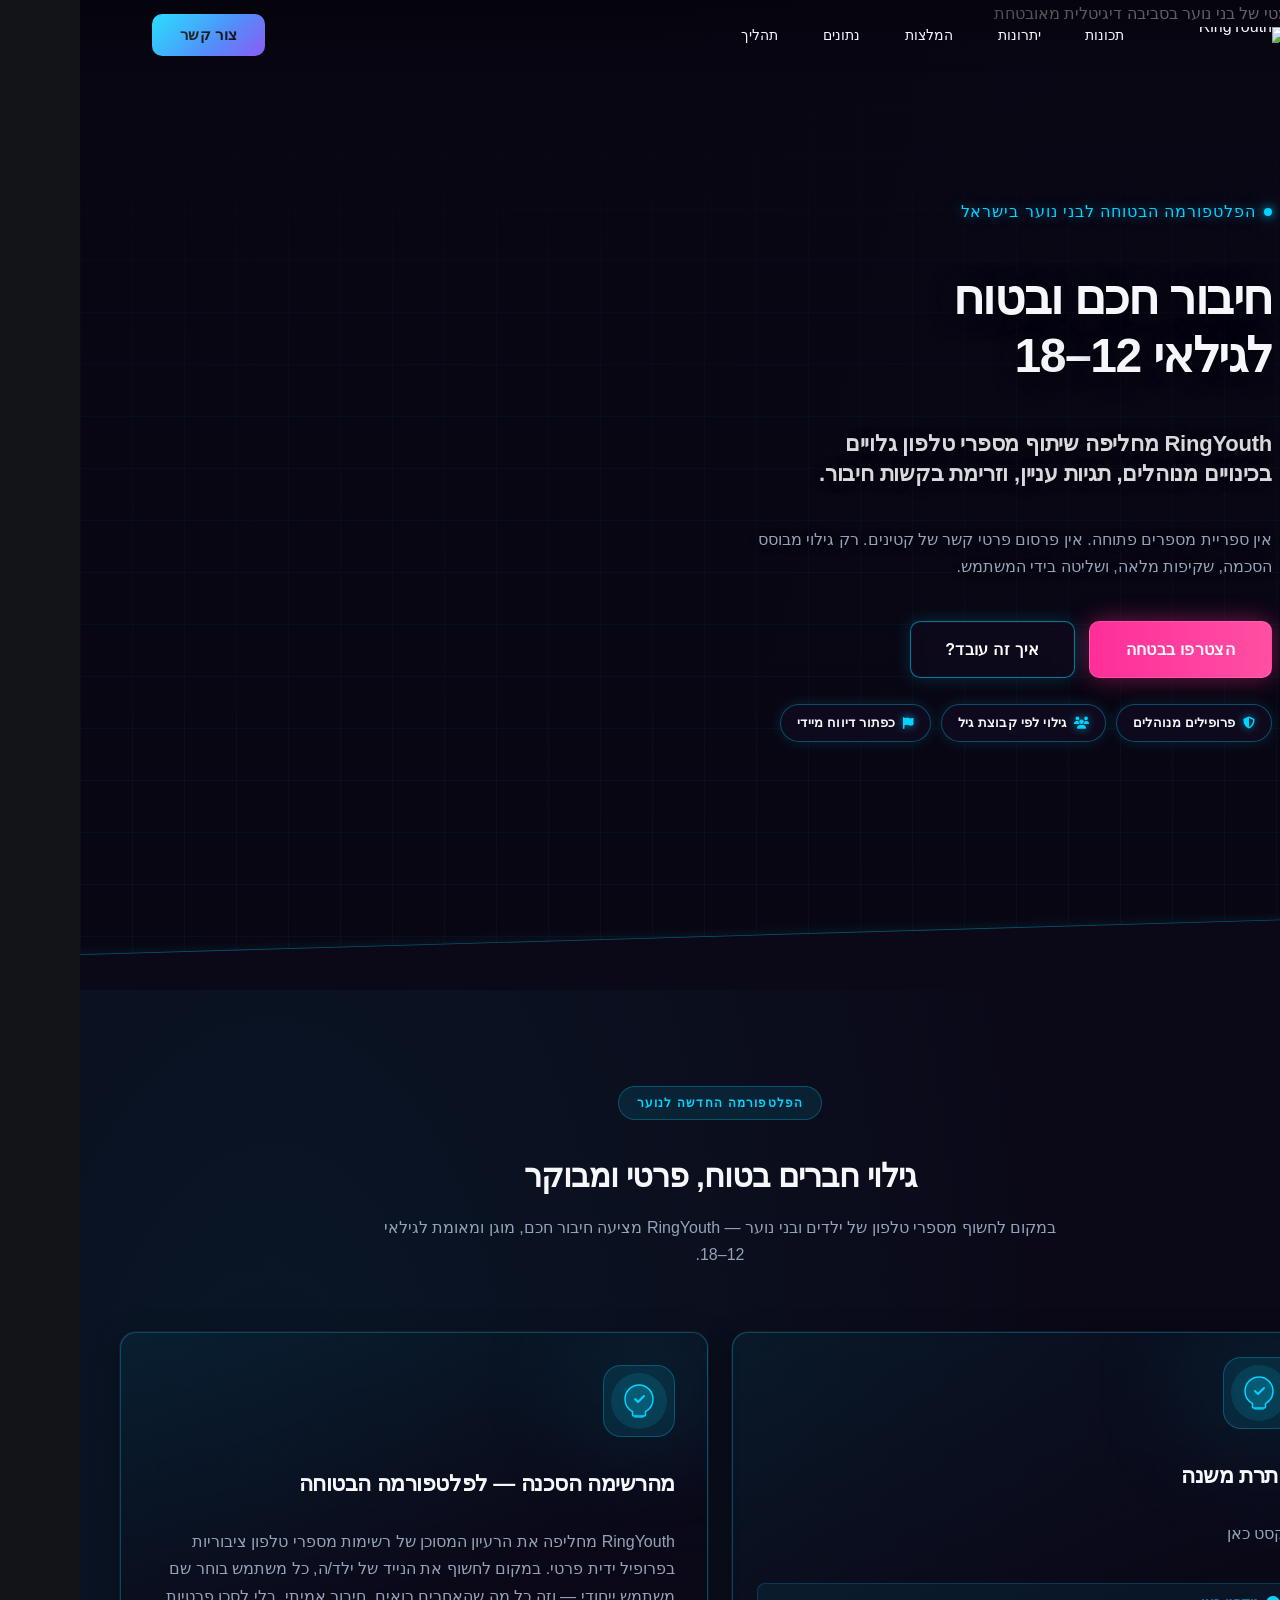
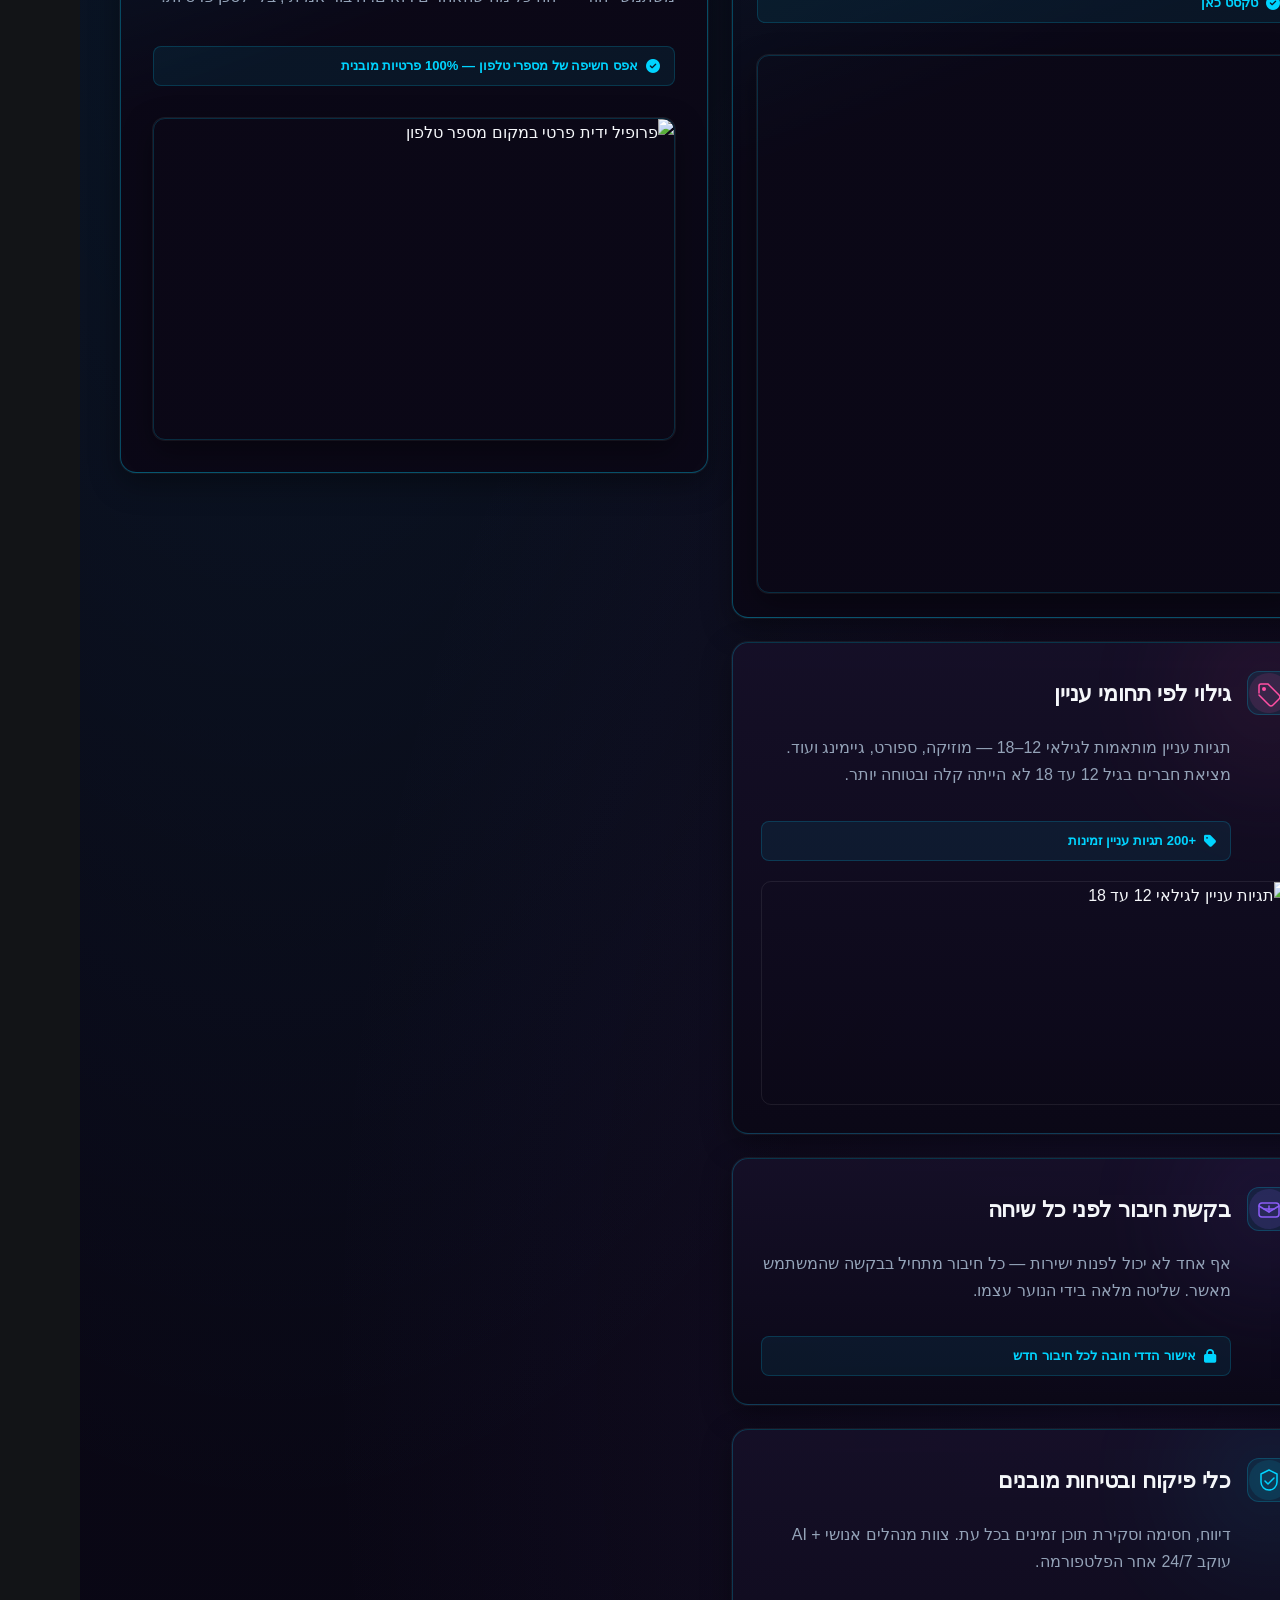
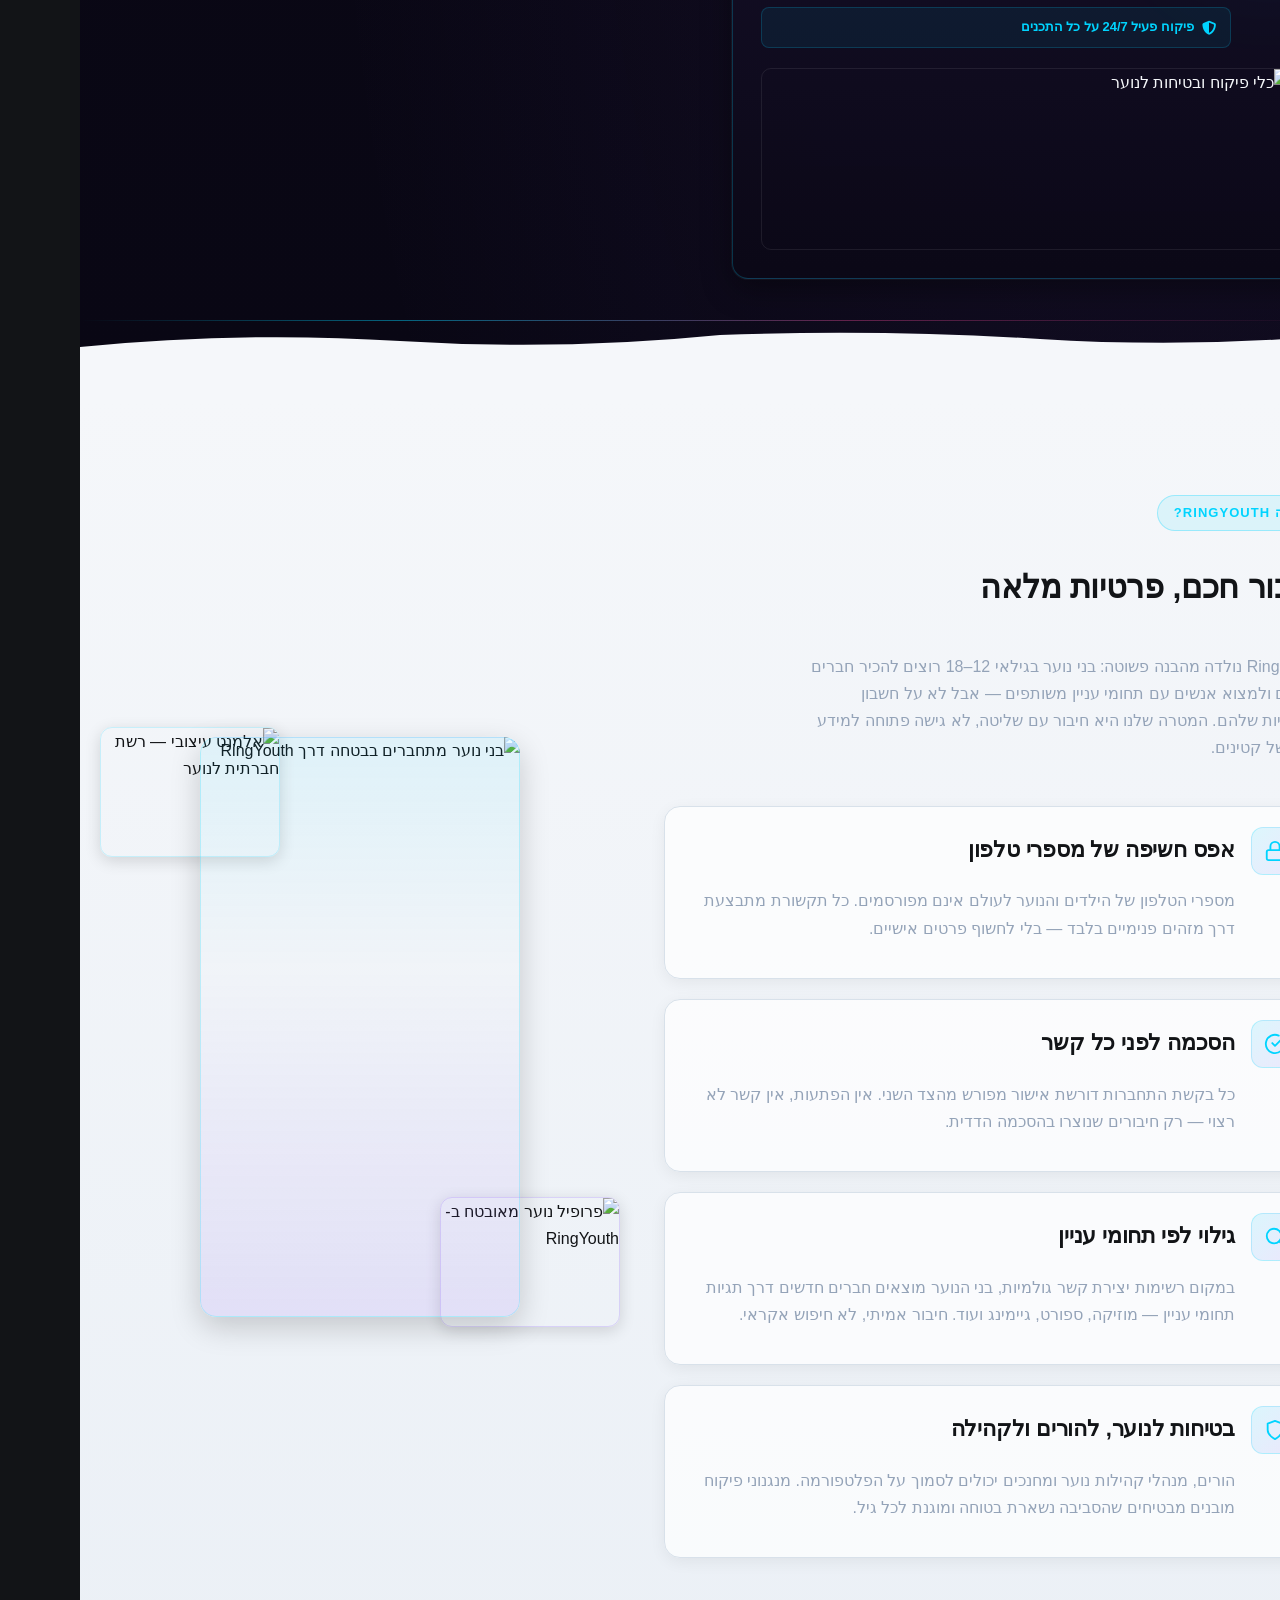
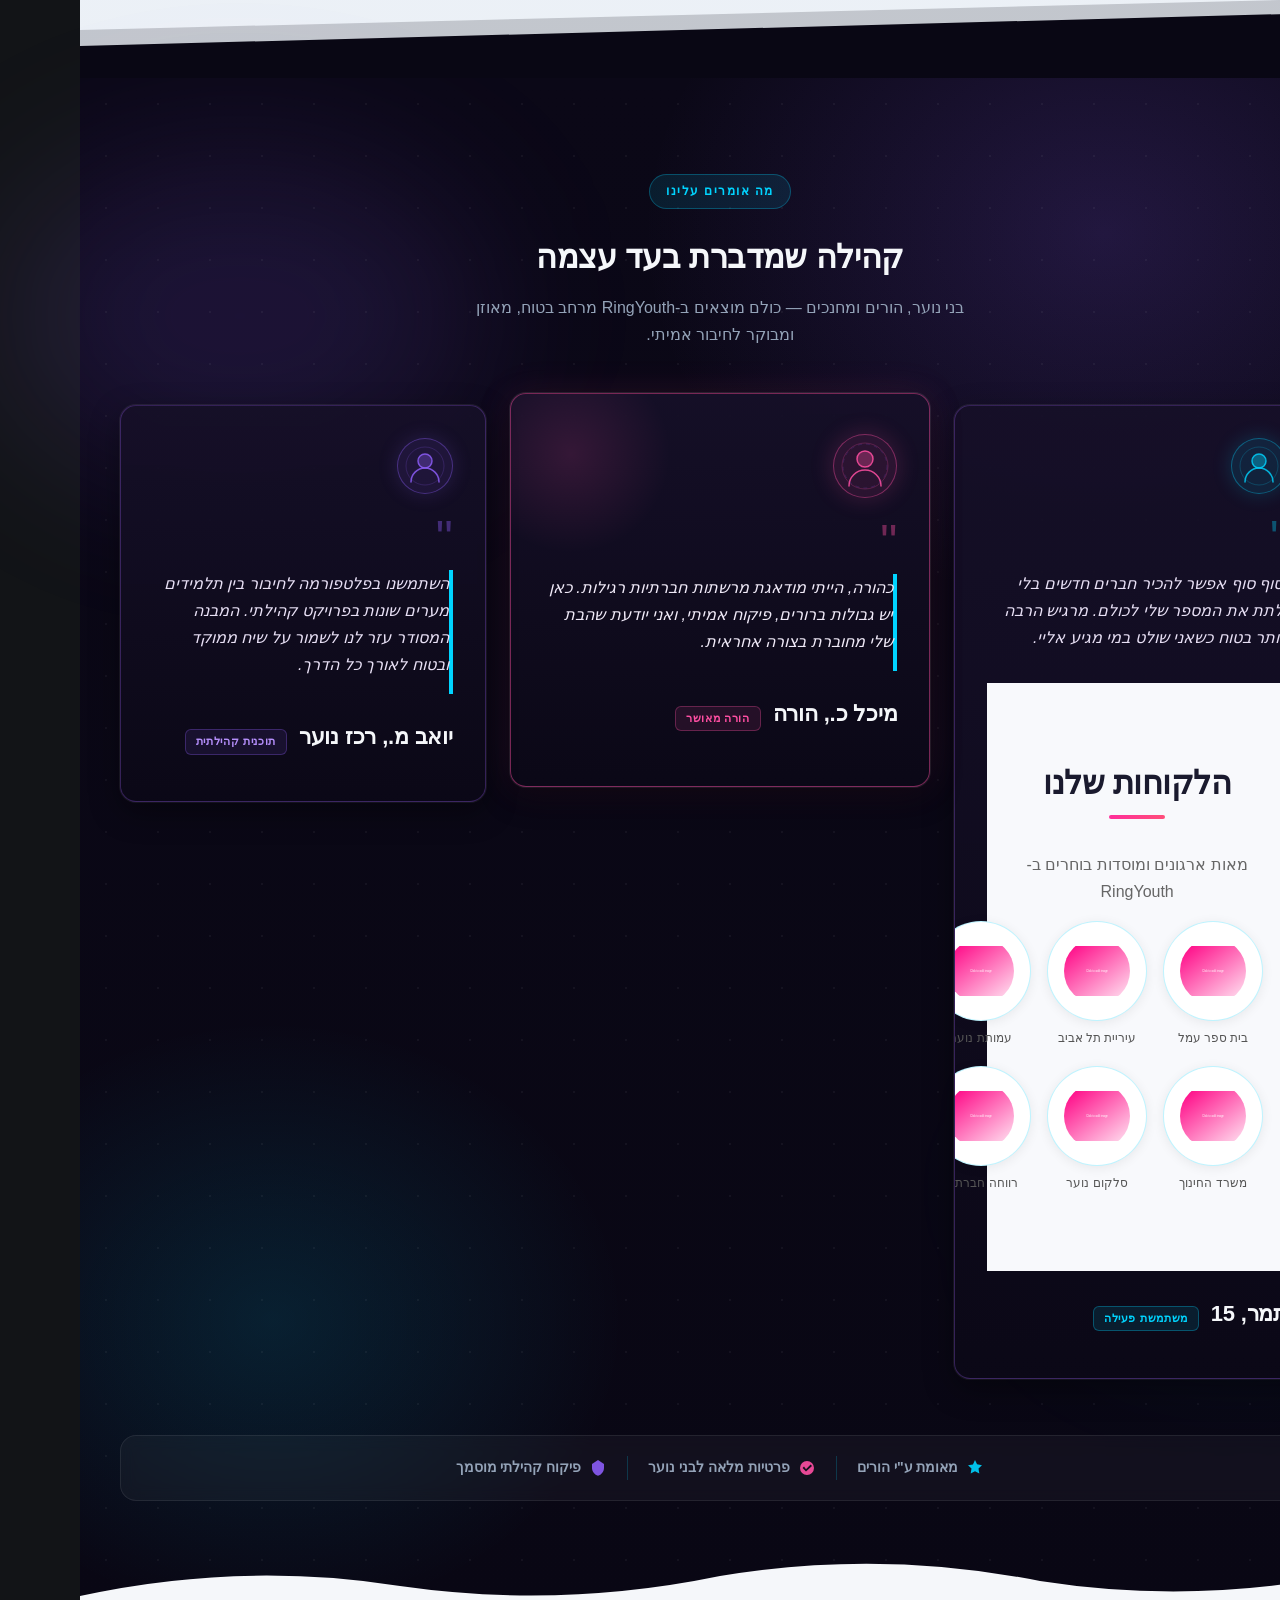
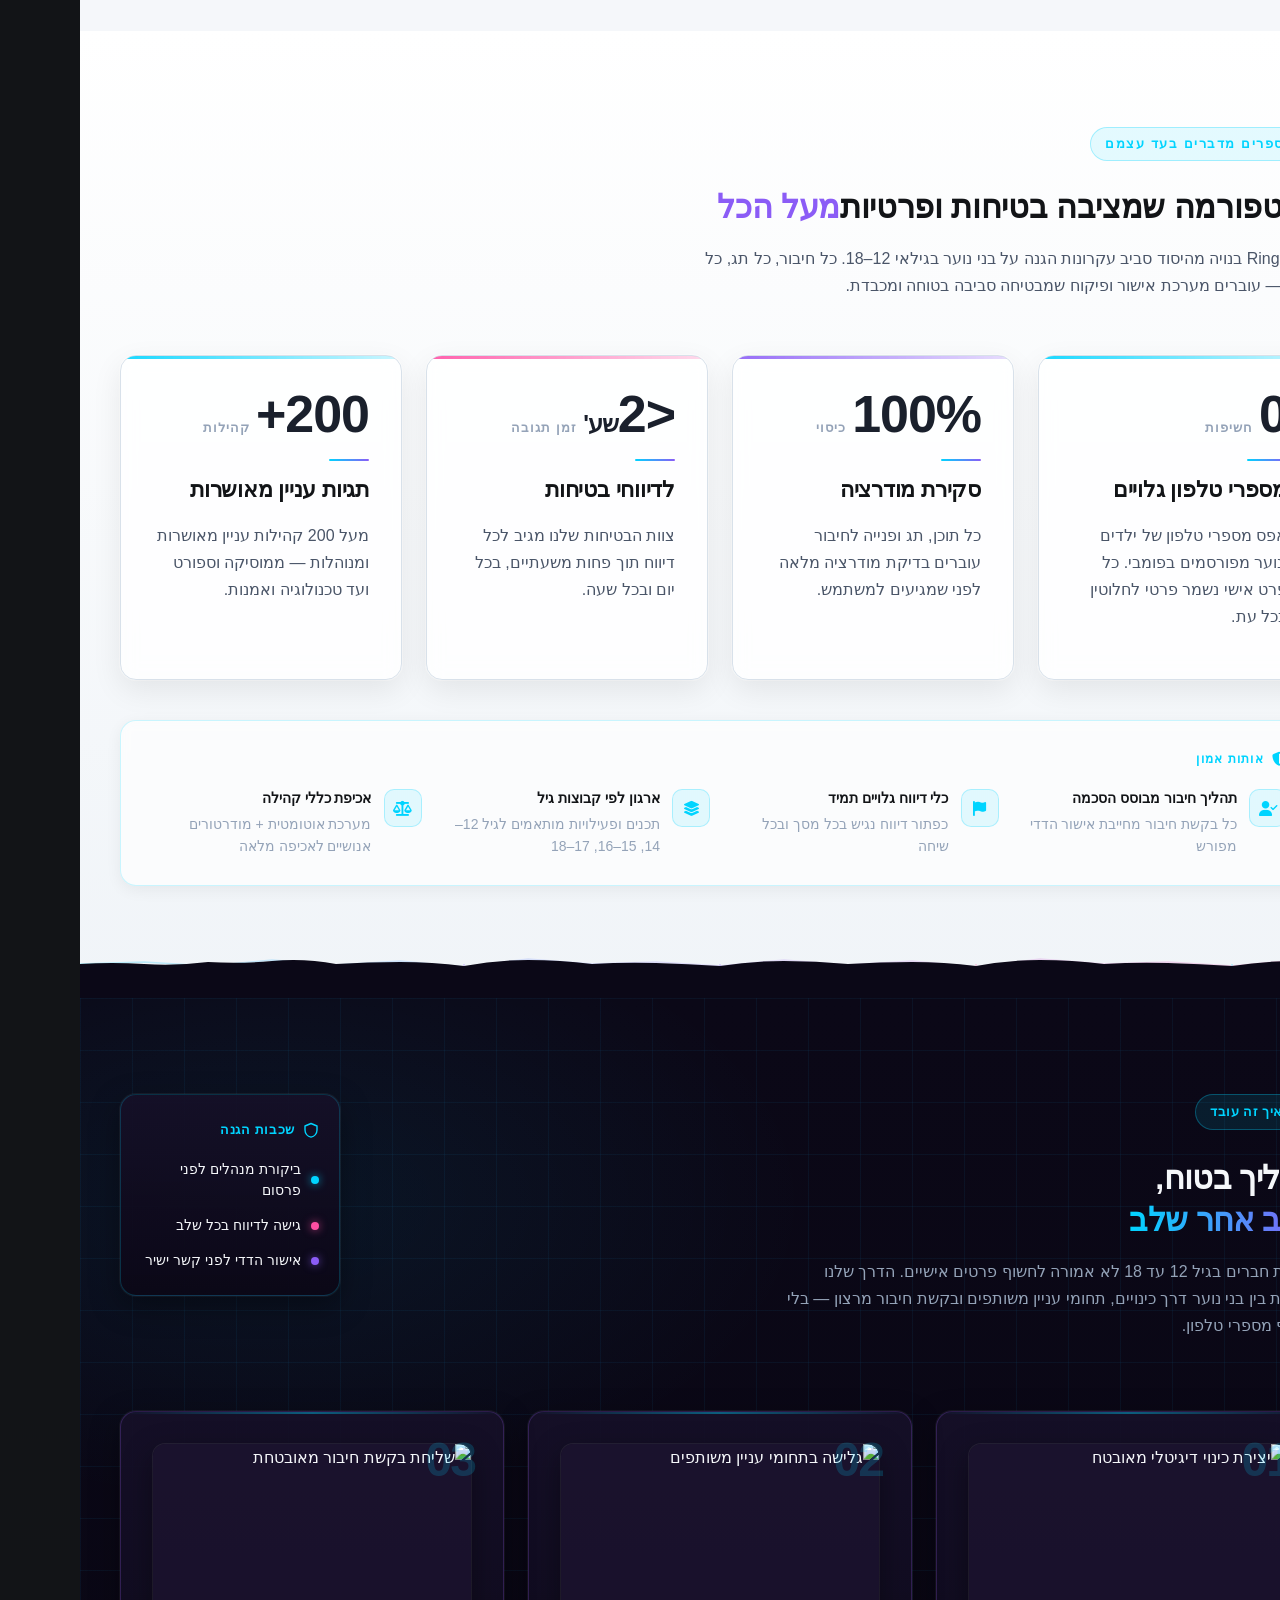
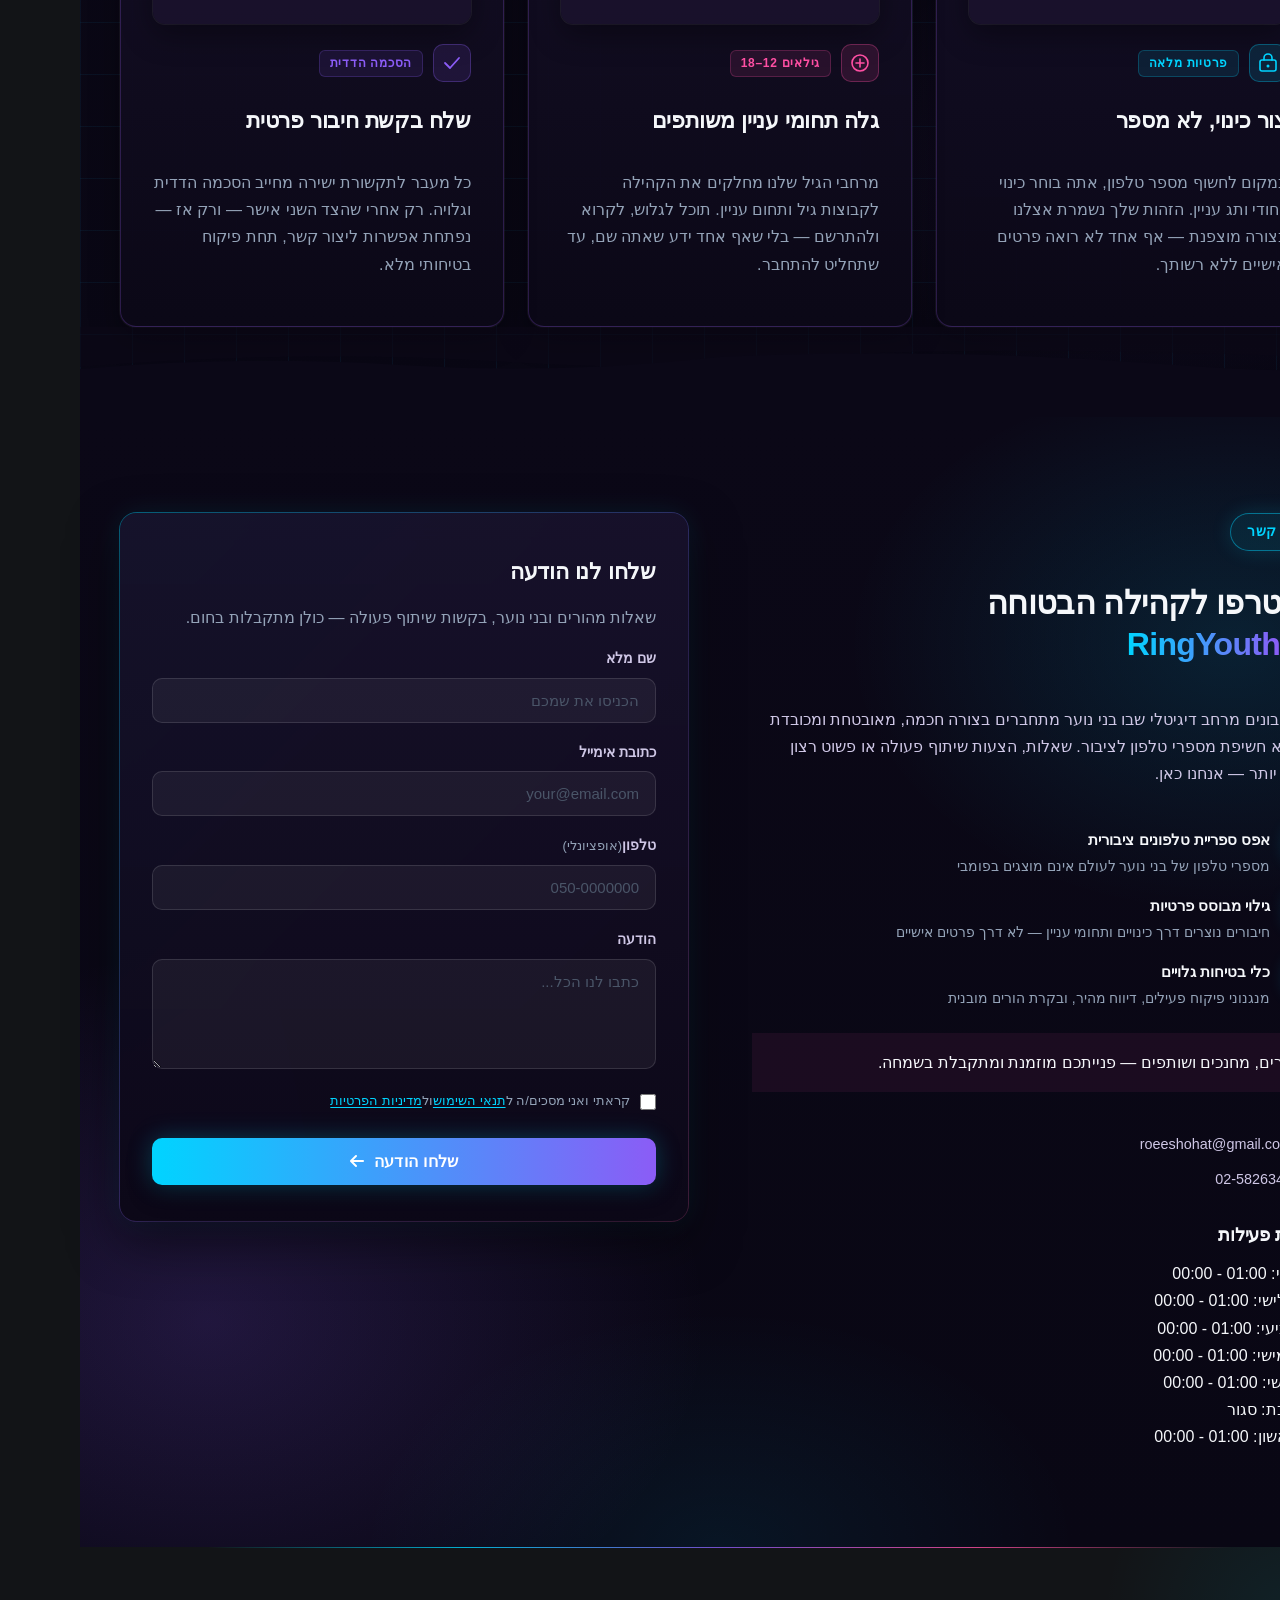
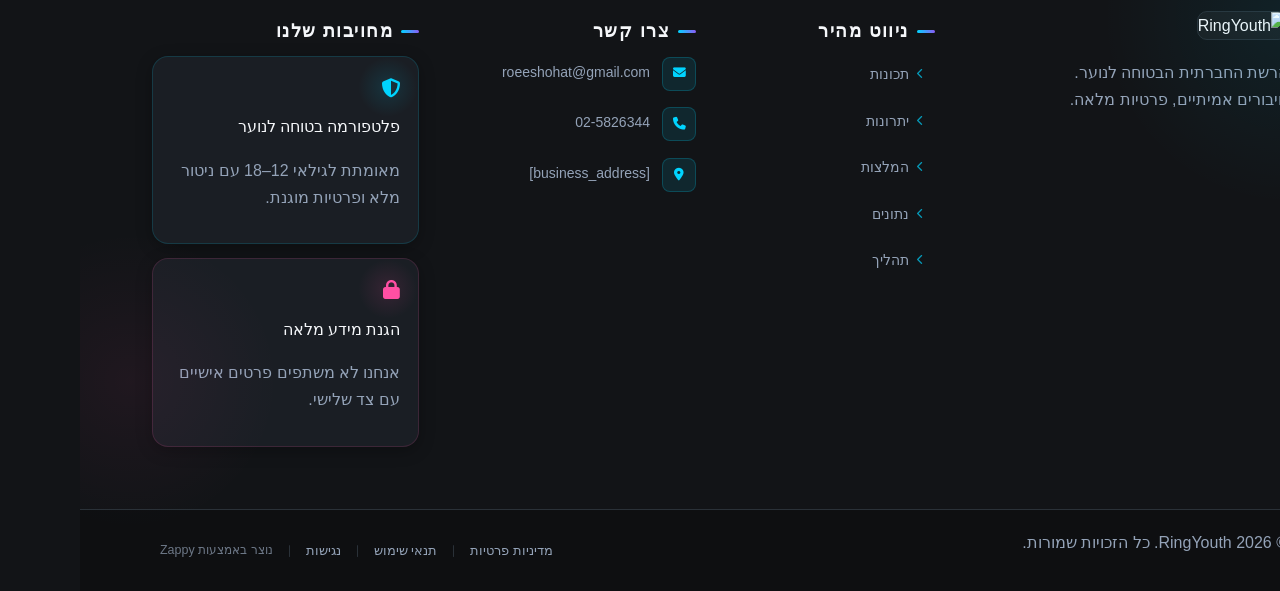
==== commit bf2eb8a7: "Background sync: Progressive GitHub Sync" ====
--- a/public/index.html
+++ b/public/index.html
@@ -1 +1 @@
-<!doctype html><html dir="rtl" lang="he"><head><meta charset="UTF-8"><meta content="width=device-width,initial-scale=1" name="viewport"><meta content="index, follow" name="robots"><title>מספרי טלפון לבני נוער — RingYouth</title><meta content="A website intended to list or share phone numbers of children and teenagers aged 12-18. This type of service raises serious privacy and safety concerns regardin" name="description"><meta content="מספרי טלפון לבני נוער, מדריך טלפון לילדים ונוער ישראל, איך למצוא מספר טלפון של נוער, מציאת חברים בגיל 12 עד 18" name="keywords"><link href="/assets/favicon.ico" rel="icon" type="image/x-icon"><link href="/assets/favicon-16x16.png" rel="icon" type="image/png" sizes="16x16"><link href="/assets/favicon-32x32.png" rel="icon" type="image/png" sizes="32x32"><link href="/assets/favicon-48x48.png" rel="icon" type="image/png" sizes="48x48"><link href="/assets/favicon-192x192.png" rel="icon" type="image/png" sizes="192x192"><link href="/assets/favicon-512x512.png" rel="icon" type="image/png" sizes="512x512"><link href="/assets/apple-touch-icon.png" rel="apple-touch-icon"><script>!function(){"use strict";var t="dc1cea3d-219b-4611-b64d-7ca9a8ba3a64",e="https://api.zappy5.com/api/analytics/track",a=18e5,n=2592e6,o=!0,i=!0,r=!0;var s=function(){var e="zappy_visitor_"+t,a=null;try{if(a=localStorage.getItem(e)){var o=JSON.parse(a),i=Date.now();if(i-o.created<n)return o.lastSeen=i,localStorage.setItem(e,JSON.stringify(o)),o.id}}catch(t){console.warn("Zappy Analytics: LocalStorage not available")}var r="zv_"+Date.now()+"_"+Math.random().toString(36).substr(2,9);try{localStorage.setItem(e,JSON.stringify({id:r,created:Date.now(),lastSeen:Date.now()}))}catch(t){}return r}(),c=function(){var e="zappy_session_"+t,n=null;try{if(n=sessionStorage.getItem(e)){var o=JSON.parse(n),i=Date.now();if(i-o.timestamp<a)return o.timestamp=i,sessionStorage.setItem(e,JSON.stringify(o)),o.id}}catch(t){console.warn("Zappy Analytics: SessionStorage not available")}var r="zs_"+Date.now()+"_"+Math.random().toString(36).substr(2,9);try{sessionStorage.setItem(e,JSON.stringify({id:r,timestamp:Date.now()}))}catch(t){}return r}();function l(a,n){n=n||{};var o={website_id:t,event_type:a,page_path:window.location.pathname,referrer:document.referrer||"direct",visitor_id:s,session_id:c,metadata:n};if(navigator.sendBeacon){var i=new Blob([JSON.stringify(o)],{type:"application/json"});navigator.sendBeacon(e,i)}else fetch(e,{method:"POST",headers:{"Content-Type":"application/json"},body:JSON.stringify(o),keepalive:!0}).catch(function(t){console.warn("Zappy Analytics: Failed to track event",t)})}o&&l("pageview",{title:document.title,url:window.location.href}),i&&document.addEventListener("click",function(t){var e=t.target;if("BUTTON"===e.tagName||e.closest("button")){var a="BUTTON"===e.tagName?e:e.closest("button");l("click",{element:"button",text:a.textContent.trim().substring(0,100),id:a.id||null,class:a.className||null})}else if("A"===e.tagName||e.closest("a")){var n="A"===e.tagName?e:e.closest("a");l("navigation",{element:"link",text:n.textContent.trim().substring(0,100),href:n.href,external:n.hostname!==window.location.hostname})}},!0),r&&document.addEventListener("submit",function(t){var e=t.target;l("form_submit",{form_id:e.id||null,form_name:e.name||null,form_action:e.action||null,form_method:e.method||"GET"})},!0);var d=Date.now();window.addEventListener("beforeunload",function(){l("page_unload",{time_on_page:Math.floor((Date.now()-d)/1e3),page_path:window.location.pathname})}),window.zappyAnalytics={track:l,getVisitorId:function(){return s},getSessionId:function(){return c}}}()</script><meta content="מספרי טלפון לבני נוער — RingYouth" property="og:title"><meta content="A website intended to list or share phone numbers of children and teenagers aged 12-18. This type of service raises serious privacy and safety concerns regardin" property="og:description"><meta content="summary_large_image" name="twitter:card"><meta content="מספרי טלפון לבני נוער — RingYouth" name="twitter:title"><meta content="A website intended to list or share phone numbers of children and teenagers aged 12-18. This type of service raises serious privacy and safety concerns regardin" name="twitter:description"><meta content="website" property="og:type"><meta content="he_IL" property="og:locale"><link href="https://cdnjs.cloudflare.com/ajax/libs/font-awesome/6.4.0/css/all.min.css" rel="stylesheet"><link href="/assets/favicon.ico" rel="icon" type="image/x-icon"><link href="/assets/favicon-16x16.png" rel="icon" type="image/png" sizes="16x16"><link href="/assets/favicon-32x32.png" rel="icon" type="image/png" sizes="32x32"><link href="/assets/favicon-48x48.png" rel="icon" type="image/png" sizes="48x48"><link href="/assets/favicon-192x192.png" rel="icon" type="image/png" sizes="192x192"><link href="/assets/favicon-512x512.png" rel="icon" type="image/png" sizes="512x512"><link href="/assets/apple-touch-icon.png" rel="apple-touch-icon"><link href="https://cdn.jsdelivr.net/npm/vanilla-cookieconsent@3/dist/cookieconsent.css" rel="stylesheet"><script src="https://cdn.jsdelivr.net/npm/vanilla-cookieconsent@3/dist/cookieconsent.umd.js"></script><script src="https://cdn.jsdelivr.net/gh/mickidum/acc_toolbar/acctoolbar/acctoolbar.min.js"></script><link href="/styles.css" rel="stylesheet"><style id="zappy-dropdown-submenu-styles">#navMenu li:has(.sub-menu),.nav-menu li:has(.sub-menu),.navbar li:has(.sub-menu),nav li:has(.sub-menu){position:relative}#navMenu .sub-menu,.nav-menu .sub-menu,.navbar .sub-menu,nav .sub-menu{display:block!important;position:absolute!important;top:100%;left:0;min-width:220px;background:#fff;border-radius:8px;box-shadow:0 8px 25px rgba(0,0,0,.15);padding:8px 0;opacity:0;visibility:hidden;transform:translateY(10px);transition:all .3s ease;z-index:1000;list-style:none;pointer-events:none}#navMenu li:hover>.sub-menu,.nav-menu li:hover>.sub-menu,.navbar li:hover>.sub-menu,nav li:hover>.sub-menu{opacity:1!important;visibility:visible!important;transform:translateY(0)!important;pointer-events:auto!important}.sub-menu li{list-style:none;margin:0;padding:0}.sub-menu a{display:block!important;padding:10px 16px!important;color:var(--text-dark,#333)!important;font-weight:500;text-decoration:none;white-space:nowrap;transition:background-color .2s}.sub-menu .zappy-nav-child>a{padding-left:28px!important;font-size:.9em!important;opacity:.85!important}[dir=rtl] .sub-menu .zappy-nav-child>a,html[lang=ar] .sub-menu .zappy-nav-child>a,html[lang=he] .sub-menu .zappy-nav-child>a{padding-left:10px!important;padding-right:28px!important}.sub-menu .zappy-nav-parent>a{font-weight:600!important}.sub-menu a:hover{background-color:#f5f5f5}[dir=rtl] .nav-menu .sub-menu,[dir=rtl] .navbar .sub-menu,[dir=rtl] nav .sub-menu,html[lang=ar] .nav-menu .sub-menu,html[lang=ar] .navbar .sub-menu,html[lang=ar] nav .sub-menu,html[lang=he] .nav-menu .sub-menu,html[lang=he] .navbar .sub-menu,html[lang=he] nav .sub-menu{left:auto!important;right:0!important}.sub-menu:empty,.sub-menu:not(:has(li)):not(:has(> a)),.sub-menu:not(:has(li:not(.zappy-hidden-menu-item))):not(:has(> a)){display:none!important;opacity:0!important;visibility:hidden!important;pointer-events:none!important}li:has(.menu-group-title):hover>.sub-menu{opacity:1!important;visibility:visible!important;transform:translateY(0)!important;pointer-events:auto!important}#navMenu>li>.menu-group-title,.nav-menu>li>.menu-group-title{display:inline-block;padding:.5rem 1rem;cursor:default;user-select:none}@media (max-width:768px){#navMenu .sub-menu,.nav-menu .sub-menu,.navbar .sub-menu,nav .sub-menu{position:static!important;transform:none!important;box-shadow:none!important;background:0 0!important;max-height:0;overflow:hidden;opacity:0;visibility:hidden;transition:max-height .3s ease,opacity .3s ease;padding:0!important;border-radius:0!important}#navMenu .sub-menu.mobile-expanded,.nav-menu .sub-menu.mobile-expanded,.navbar .sub-menu.mobile-expanded{max-height:none!important;overflow-y:visible!important;opacity:1!important;visibility:visible!important;padding:8px 0 8px 16px!important}[dir=rtl] .sub-menu.mobile-expanded,html[lang=he] .sub-menu.mobile-expanded{padding:8px 16px 8px 0!important}#navMenu li:hover>.sub-menu,.nav-menu li:hover>.sub-menu,.navbar li:hover>.sub-menu,nav li:hover>.sub-menu{opacity:0;visibility:hidden;pointer-events:none}#navMenu li>.sub-menu.mobile-expanded,.nav-menu li>.sub-menu.mobile-expanded,.navbar li>.sub-menu.mobile-expanded,nav li>.sub-menu.mobile-expanded{opacity:1!important;visibility:visible!important;pointer-events:auto!important}#navMenu li:has(.sub-menu),.nav-menu li:has(.sub-menu),.navbar li:has(.sub-menu),nav li:has(.sub-menu){display:flex!important;flex-wrap:wrap!important;align-items:center!important;position:relative!important;min-height:44px!important}#navMenu li:has(.sub-menu)>a,.nav-menu li:has(.sub-menu)>a,.navbar li:has(.sub-menu)>a,nav li:has(.sub-menu)>a{flex:1!important;min-width:0!important}#navMenu li:has(.sub-menu)>.menu-group-title,.nav-menu li:has(.sub-menu)>.menu-group-title,.navbar li:has(.sub-menu)>.menu-group-title,nav li:has(.sub-menu)>.menu-group-title{flex:1!important;min-width:0!important;padding:0!important;line-height:inherit!important}#navMenu li:has(.sub-menu)>.sub-menu,.nav-menu li:has(.sub-menu)>.sub-menu,.navbar li:has(.sub-menu)>.sub-menu,nav li:has(.sub-menu)>.sub-menu{flex-basis:100%!important;width:100%!important}#navMenu li:has(.sub-menu)>a [class*=arrow],#navMenu li:has(.sub-menu)>a [class*=chevron],.nav-menu li:has(.sub-menu)>a .fa-angle-down,.nav-menu li:has(.sub-menu)>a .fa-chevron-down,.nav-menu li:has(.sub-menu)>a [class*=arrow],.nav-menu li:has(.sub-menu)>a [class*=chevron],nav li:has(.sub-menu)>a [class*=arrow],nav li:has(.sub-menu)>a [class*=chevron]{display:none!important;visibility:hidden!important}.mobile-submenu-toggle{display:flex!important;align-items:center!important;justify-content:center!important;width:44px!important;height:auto!important;background:0 0!important;border:none!important;cursor:pointer!important;color:var(--text-light)!important;position:static!important;flex-shrink:0!important;align-self:stretch!important;z-index:2!important;padding:0!important;margin:0!important}.mobile-submenu-toggle::after{content:''!important;width:0!important;height:0!important;border-left:6px solid transparent!important;border-right:6px solid transparent!important;border-top:7px solid currentColor!important;transition:transform .3s ease!important}.mobile-submenu-toggle.expanded::after{transform:rotate(180deg)!important}.sub-menu a{padding:10px 0!important;display:block!important;color:var(--text-light)!important;white-space:normal!important}.sub-menu .zappy-nav-child>a{padding-left:28px!important;font-size:.9em!important;opacity:.85!important}[dir=rtl] .sub-menu .zappy-nav-child>a,html[lang=ar] .sub-menu .zappy-nav-child>a,html[lang=he] .sub-menu .zappy-nav-child>a{padding-left:0!important;padding-right:28px!important}.sub-menu .zappy-nav-parent>a{font-weight:600!important}#navMenu.active,.nav-menu.active{max-width:100vw!important;overflow-x:hidden!important;box-sizing:border-box!important}.navbar .sub-menu li a,.zappy-products-dropdown .sub-menu a,nav.navbar .sub-menu li a{color:var(--text-light)!important}}@media (min-width:769px){.mobile-submenu-toggle{display:none!important}}</style><style id="mobile-lang-menu-deployed-css">@media (max-width:768px){.lang-switcher,.nav-container .lang-switcher,.nav-cta-container .lang-switcher,.nav-ecommerce-icons .lang-switcher,.nav-icons-left .lang-switcher,.navbar .lang-switcher,.navbar .nav-cta-container .lang-switcher{display:none!important}.mobile-lang-menu{width:100%;border-top:1px solid rgba(128,128,128,.2);padding:8px 0 0 0;margin-top:8px}.mobile-lang-toggle{display:flex!important;align-items:center;justify-content:space-between;width:100%;padding:12px 16px;background:0 0;border:none;cursor:pointer;font-size:15px;color:inherit;font-family:inherit}.mobile-lang-toggle::after{content:'';display:inline-block;width:8px;height:8px;border-right:2px solid currentColor;border-bottom:2px solid currentColor;transform:rotate(45deg);transition:transform .3s ease;margin-left:8px}.mobile-lang-toggle.expanded::after{transform:rotate(-135deg)}.mobile-lang-options{max-height:0;overflow:hidden;transition:max-height .3s ease}.mobile-lang-options.expanded{max-height:300px}.mobile-lang-option{display:flex!important;align-items:center;gap:10px;padding:10px 24px;text-decoration:none;color:inherit;font-size:14px;font-family:inherit}.mobile-lang-option:hover{background:rgba(128,128,128,.1)}.mobile-lang-option.active{font-weight:600;opacity:.7;pointer-events:none}.mobile-lang-option img{width:20px;height:20px;border-radius:50%}}@media (min-width:769px){.mobile-lang-menu{display:none!important}}</style><style id="zappy-widget-visibility">#mic-access-tool-box,#mic-access-tool-general-button,#mic-init-access-tool #mic-access-tool-box,#mic-init-access-tool #mic-access-tool-general-button,#mic-init-access-tool .mic-access-tool-general-button,._access-icon,._access-menu,.mic-access-tool-box,.mic-access-tool-general-button,div[id*=mic-access-tool-box]{display:none!important;visibility:hidden!important;opacity:0!important;pointer-events:none!important}</style></head><body><nav class="navbar" dir="rtl"><button class="mobile-toggle" aria-label="Menu" id="mobileToggle"><svg viewBox="0 0 24 24" fill="none" height="24" width="24" class="hamburger-icon"><path d="M3 12h18M3 6h18M3 18h18" stroke="currentColor" stroke-width="2" stroke-linecap="round"></path></svg><svg viewBox="0 0 24 24" fill="none" height="24" width="24" class="close-icon" style="display:none"><path d="M18 6L6 18M6 6l12 12" stroke="currentColor" stroke-width="2" stroke-linecap="round"></path></svg></button><button class="phone-header-btn" aria-label="Call" data-phone="025826344"><svg viewBox="0 0 24 24" fill="currentColor" height="20" width="20"><path d="M22 16.92v3a2 2 0 0 1-2.18 2 19.79 19.79 0 0 1-8.63-3.07 19.5 19.5 0 0 1-6-6 19.79 19.79 0 0 1-3.07-8.67A2 2 0 0 1 4.11 2h3a2 2 0 0 1 2 1.72 12.84 12.84 0 0 0 .7 2.81 2 2 0 0 1-.45 2.11L8.09 9.91a16 16 0 0 0 6 6l1.27-1.27a2 2 0 0 1 2.11-.45 12.84 12.84 0 0 0 2.81.7A2 2 0 0 1 22 16.92z"></path></svg></button><div class="nav-container"><div class="nav-right-group"><div class="nav-brand"><a href="/" class="logo-link"><img alt="RingYouth" src="/assets/business-logo.webp" class="logo"></a></div><ul class="nav-menu" id="navMenu"><li><a href="#features">תכונות</a></li><li><a href="#benefits">יתרונות</a></li><li><a href="#testimonials">המלצות</a></li><li><a href="#stats">נתונים</a></li><li><a href="#process">תהליך</a></li></ul></div><div class="nav-cta-container"><a href="#contact" class="nav-cta-btn">צור קשר</a></div></div></nav><script>window.addEventListener("load",function(){const e=document.querySelector(".navbar, nav, header");if(!e)return void console.log("[Navbar] Navbar element not found");let t=document.getElementById("mobileToggle")||document.querySelector(".mobile-toggle")||document.querySelector(".hamburger")||document.querySelector(".hamburger-menu")||document.querySelector(".menu-toggle")||document.querySelector(".burger-menu")||document.querySelector('[aria-label="Menu"]')||document.querySelector('[aria-label="תפריט"]');const o=document.querySelector(".phone-header-btn"),n=window.getComputedStyle(e);let r=n.backgroundColor;if(console.log("[Navbar] Initial navbar background:",r),"transparent"===r||"rgba(0, 0, 0, 0)"===r||r.startsWith("rgba")&&r.includes(", 0)")){const e=n.backgroundImage;if(e&&"none"!==e)console.log("[Navbar] Navbar has background image/gradient, using dark text"),r="rgb(240, 240, 240)";else{const e=window.getComputedStyle(document.body).backgroundColor;console.log("[Navbar] Navbar transparent, using body background:",e),r=e}}const i=r.match(/\d+/g);if(i&&i.length>=3){const e=(.299*parseInt(i[0])+.587*parseInt(i[1])+.114*parseInt(i[2]))/255;console.log("[Navbar] Mobile button colors preserved from Claude CSS (luminance:",e.toFixed(2)+")");const n=document.createElement("style");n.id="zappy-mobile-nav-fix";document.documentElement.lang;document.documentElement.dir,n.textContent='\n        /* Hide mobile buttons on desktop, show only on mobile */\n        @media (min-width: 769px) {\n          .mobile-toggle,\n          .phone-header-btn {\n            display: none !important;\n          }\n        }\n        \n        /* Show and position mobile buttons correctly on mobile */\n        @media (max-width: 768px) {\n          .mobile-toggle,\n          .phone-header-btn {\n            position: absolute !important;\n            top: 50% !important;\n            transform: translateY(-50%) !important;\n            z-index: 1001 !important;\n            display: flex !important;\n            align-items: center !important;\n            justify-content: center !important;\n            width: 36px !important;\n            height: 36px !important;\n            border-radius: 50% !important;\n            border: none !important;\n            cursor: pointer !important;\n            padding: 6px !important;\n            background: none !important;\n            color: var(--nav-text, var(--text-light)) !important;\n          }\n          \n          /* LTR positioning (default): hamburger LEFT, phone RIGHT */\n          html:not([dir="rtl"]):not([lang="he"]):not([lang="ar"]) .mobile-toggle,\n          html[dir="ltr"] .mobile-toggle {\n            left: 12px !important;\n            right: auto !important;\n          }\n          html:not([dir="rtl"]):not([lang="he"]):not([lang="ar"]) .phone-header-btn,\n          html[dir="ltr"] .phone-header-btn {\n            right: 12px !important;\n            left: auto !important;\n          }\n          \n          /* RTL positioning: hamburger RIGHT, phone LEFT */\n          html[dir="rtl"] .mobile-toggle,\n          html[lang="he"] .mobile-toggle,\n          html[lang="ar"] .mobile-toggle {\n            right: 12px !important;\n            left: auto !important;\n          }\n          html[dir="rtl"] .phone-header-btn,\n          html[lang="he"] .phone-header-btn,\n          html[lang="ar"] .phone-header-btn {\n            left: 12px !important;\n            right: auto !important;\n          }\n          \n          /* CRITICAL: Ensure nav-container has min-height on mobile */\n          /* All children are positioned absolutely/fixed on mobile, so height:auto collapses to 0 */\n          .nav-container {\n            min-height: 70px !important;\n            position: relative !important;\n          }\n          \n          /* Ensure SVG icons are properly sized and inherit color */\n          .mobile-toggle svg,\n          .phone-header-btn svg {\n            width: 24px !important;\n            height: 24px !important;\n            /* Don\'t force display - let JavaScript control hamburger/close toggle */\n          }\n          \n          /* Reset nav-cta-container on mobile - remove desktop box-shadow/padding */\n          /* that creates a visible ghost box when CTA button is hidden */\n          .nav-cta-container {\n            box-shadow: none !important;\n            padding: 0 !important;\n          }\n          \n          /* Hide nav-cta-container entirely on mobile when there\'s no lang-switcher */\n          /* (only the CTA button is inside, and it\'s hidden on mobile) */\n          .nav-cta-container:not(:has(.lang-switcher)) {\n            display: none !important;\n          }\n          \n          /* CRITICAL: Prevent hero image fade gradient from bleeding over headline text */\n          /* The .image-fade-gradient has bottom: -30px (extends below parent) */\n          /* On mobile stacked layout, this overlaps the h1 text below the image */\n          .hero-image-column {\n            overflow: hidden !important;\n          }\n          .image-fade-gradient {\n            bottom: 0 !important;\n          }\n          \n          /* Hide desktop language switcher on mobile - hamburger menu handles it */\n          /* High specificity to override stored CSS */\n          .lang-switcher,\n          .nav-cta-container .lang-switcher,\n          .nav-container .lang-switcher,\n          .navbar .lang-switcher,\n          .navbar .nav-cta-container .lang-switcher {\n            display: none !important;\n          }\n        }\n      ';const r=document.getElementById("zappy-mobile-nav-fix");r&&r.remove(),document.head.appendChild(n),console.log("[Navbar] Critical CSS injected for mobile nav positioning");const l=window.innerWidth<=768;if(t){const e=t.querySelector(".hamburger-icon"),o=t.querySelector(".close-icon");e&&(e.style.setProperty("width","24px","important"),e.style.setProperty("height","24px","important"),e.style.setProperty("display","block","important")),o&&(o.style.setProperty("width","24px","important"),o.style.setProperty("height","24px","important"),o.style.setProperty("display","none","important")),l?(t.style.setProperty("position","absolute","important"),t.style.setProperty("top","50%","important"),t.style.setProperty("transform","translateY(-50%)","important"),t.style.setProperty("z-index","1001","important"),t.style.removeProperty("left"),t.style.removeProperty("right"),console.log("[Navbar] Mobile toggle positioning applied (mobile viewport)")):(t.style.removeProperty("position"),t.style.removeProperty("top"),t.style.removeProperty("transform"),t.style.removeProperty("z-index"),t.style.removeProperty("left"),t.style.removeProperty("right"),console.log("[Navbar] Desktop viewport - cleared mobile toggle inline positioning"))}if(o){const e=o.querySelector("svg");e&&(e.style.width="24px",e.style.height="24px",e.setAttribute("width","24"),e.setAttribute("height","24")),l?(o.style.setProperty("position","absolute","important"),o.style.setProperty("top","50%","important"),o.style.setProperty("transform","translateY(-50%)","important"),o.style.setProperty("z-index","1001","important"),o.style.removeProperty("left"),o.style.removeProperty("right"),console.log("[Navbar] Phone button positioning applied (mobile viewport)")):(o.style.removeProperty("position"),o.style.removeProperty("top"),o.style.removeProperty("transform"),o.style.removeProperty("z-index"),o.style.removeProperty("left"),o.style.removeProperty("right"),console.log("[Navbar] Desktop viewport - cleared phone button inline positioning"))}}else console.log("[Navbar] Could not parse background color:",r);t=document.getElementById("mobileToggle")||document.querySelector(".mobile-toggle")||document.querySelector(".hamburger")||document.querySelector(".hamburger-menu")||document.querySelector(".menu-toggle")||document.querySelector(".burger-menu")||document.querySelector('[aria-label="Menu"]')||document.querySelector('[aria-label="תפריט"]');const l=document.getElementById("navMenu")||document.querySelector(".nav-menu")||document.querySelector(".nav-links")||document.querySelector("nav ul:not(.submenu)");if(!t||!l)return void console.log("[Navbar] Mobile toggle or menu not found:",{toggle:!!t,menu:!!l});l.id||(l.id="navMenu"),console.log("[Navbar] Initializing mobile menu...");const a=t.cloneNode(!0);t.parentNode.replaceChild(a,t),a.addEventListener("click",function(e){e.preventDefault(),e.stopPropagation();const t=this.querySelector(".hamburger-icon"),o=this.querySelector(".close-icon");l.classList.contains("active")?(l.classList.remove("active"),t&&t.style.setProperty("display","block","important"),o&&o.style.setProperty("display","none","important"),document.body.style.overflow="",console.log("[Navbar] Menu closed")):(l.classList.add("active"),t&&t.style.setProperty("display","none","important"),o&&o.style.setProperty("display","block","important"),document.body.style.overflow="hidden",console.log("[Navbar] Menu opened"))}),l.querySelectorAll("a").forEach(function(e){e.addEventListener("click",function(){if("#"===this.getAttribute("href"))return;const e=a.querySelector(".hamburger-icon"),t=a.querySelector(".close-icon");l.classList.remove("active"),e&&e.style.setProperty("display","block","important"),t&&t.style.setProperty("display","none","important"),document.body.style.overflow="",console.log("[Navbar] Menu closed (link clicked)")})});var s=l.querySelectorAll(".dropdown-toggle");s.forEach(function(e){e.addEventListener("click",function(e){e.preventDefault(),e.stopPropagation();var t=this.closest(".nav-dropdown");t&&(t.parentNode.querySelectorAll(".nav-dropdown.open").forEach(function(e){e!==t&&e.classList.remove("open")}),t.classList.toggle("open"),console.log("[Navbar] Dropdown toggled:",t.classList.contains("open")?"open":"closed"))})}),document.addEventListener("click",function(e){e.target.closest(".nav-dropdown")||document.querySelectorAll(".nav-dropdown.open").forEach(function(e){e.classList.remove("open")})}),console.log("[Navbar] Dropdown handlers initialized for "+s.length+" dropdowns"),o&&o.addEventListener("click",function(){const e=document.querySelectorAll('a[href^="tel:"]'),t=e.length>0?e[0].getAttribute("href").replace("tel:",""):"02-5826344";window.location.href="tel:"+t,console.log("[Navbar] Phone button clicked")}),console.log("[Navbar] Mobile menu initialized successfully");const p=function(){const e=document.querySelector(".whatsapp-float");e&&(window.innerWidth>=769?(e.style.setProperty("display","none","important"),e.style.setProperty("visibility","hidden","important"),e.style.setProperty("opacity","0","important"),e.style.setProperty("pointer-events","none","important"),console.log("[WhatsApp] Button hidden on desktop")):(e.style.removeProperty("display"),e.style.removeProperty("visibility"),e.style.removeProperty("opacity"),e.style.removeProperty("pointer-events"),console.log("[WhatsApp] Button visible on mobile")))};let c;p(),window.addEventListener("resize",function(){clearTimeout(c),c=setTimeout(p,100)})})</script><main><section class="index-hero-section" data-layout-spec="בית-hero" dir="rtl" data-hero-type="fullscreen-scrim"><div class="index-hero-bg-wrapper"><img alt="רקע קינמטי של בני נוער בסביבה דיגיטלית מאובטחת" src="/assets/site-index-hero-image-1.webp" data-context="Cinematic dark-tech hero background for a youth social network app. Abstract silhouettes of teenagers aged 12-18 are embedded in a deep graphite near-black atmosphere. Electric cyan (#00D4FF) and hot pink (#FF4FA3) neon glow accents radiate from behind the silhouettes. Subtle neon grid lines run across the background. Blurred gradient atmosphere with purple-to-dark transitions. Premium, safe, futuristic mood. No faces visible — only stylized glowing outlines and shapes. 16:9 cinematic wide format." data-placeholder="index-hero-image-1" height="810" width="1440" class="index-hero-bg-img" data-hero-bg="true"></div><div class="index-hero-scrim" aria-hidden="true"></div><div class="index-hero-grid-overlay" aria-hidden="true"></div><div class="index-hero-content-wrapper"><div class="index-hero-content"><p class="index-hero-trust-line"><span class="index-hero-trust-dot" aria-hidden="true"></span>הפלטפורמה הבטוחה לבני נוער בישראל</p><h1 class="index-hero-h1">חיבור חכם ובטוח<br>לגילאי 12–18</h1><h3 class="index-hero-h3">RingYouth מחליפה שיתוף מספרי טלפון גלויים<br class="index-hero-br-desktop">בכינויים מנוהלים, תגיות עניין, וזרימת בקשות חיבור.</h3><p class="index-hero-body">אין ספריית מספרים פתוחה. אין פרסום פרטי קשר של קטינים. רק גילוי מבוסס הסכמה, שקיפות מלאה, ושליטה בידי המשתמש.</p><div class="index-hero-cta-row"><a href="/join" class="index-hero-btn-primary">הצטרפו בבטחה</a><a href="/how-it-works" class="index-hero-btn-secondary">איך זה עובד?</a></div><div class="index-hero-badges-row"><span class="index-hero-badge"><i class="fa-solid fa-shield-halved" aria-hidden="true"></i>פרופילים מנוהלים</span><span class="index-hero-badge"><i class="fa-solid fa-users" aria-hidden="true"></i>גילוי לפי קבוצת גיל</span><span class="index-hero-badge"><i class="fa-solid fa-flag" aria-hidden="true"></i>כפתור דיווח מיידי</span></div></div></div><div class="index-hero-divider-wrapper"><svg viewBox="0 0 1440 90" xmlns="http://www.w3.org/2000/svg" aria-hidden="true" data-no-icon-edit="true" preserveAspectRatio="none"><defs><filter id="index-hero-glow"><feGaussianBlur result="blur" stdDeviation="4"></feGaussianBlur><feComposite in="SourceGraphic" in2="blur" operator="over"></feComposite></filter></defs><line stroke="rgba(0,212,255,0.35)" stroke-width="1.5" x1="0" x2="1440" y1="55" y2="18" filter="url(#index-hero-glow)"></line><path d="M0,90 L0,55 L1440,18 L1440,90 Z" fill="#0B0817"></path></svg></div></section><section class="index-features-section" data-layout-spec="בית-features" dir="rtl" id="index-features-section"><div class="index-features-container"><div class="index-features-intro"><p class="zappy-editable"><span class="index-features-eyebrow">הפלטפורמה החדשה לנוער</span></p><h2 class="index-features-heading">גילוי חברים בטוח, פרטי ומבוקר</h2><p class="index-features-subtext">במקום לחשוף מספרי טלפון של ילדים ובני נוער — RingYouth מציעה חיבור חכם, מוגן ומאומת לגילאי 12–18.</p></div><div class="index-features-grid"><article class="index-feature-card index-feature-card--hero zappy-grid-item-no-stretch" data-grid-item-index="0" style="background-color:rgba(0, 0, 0, 0) !important;padding:24px !important;box-sizing:border-box"><div class="index-feature-card-glow index-feature-card-glow--cyan"></div><div class="index-feature-card-inner"><div class="index-feature-icon-wrap index-feature-icon-wrap--large"><svg viewBox="0 0 56 56" fill="none" height="56" width="56" data-element-type="icon" data-icon-type="svg" xmlns="http://www.w3.org/2000/svg" aria-hidden="true" data-element-id="icon-1776769222519-6pfq4q6vm"><circle cx="28" cy="28" r="28" fill="rgba(0,212,255,0.12)"></circle><path d="M28 12C20.268 12 14 18.268 14 26C14 31.418 17.02 36.12 21.5 38.64V42C21.5 42.552 21.948 43 22.5 43H33.5C34.052 43 34.5 42.552 34.5 42V38.64C38.98 36.12 42 31.418 42 26C42 18.268 35.732 12 28 12Z" fill="rgba(0,212,255,0.18)" stroke="#00D4FF" stroke-width="1.5"></path><path d="M24 26L27 29L33 23" stroke="#00D4FF" stroke-width="2" stroke-linecap="round" stroke-linejoin="round"></path><rect height="2" rx="1" width="10" x="23" y="43" fill="#00D4FF" opacity="0.6"></rect></svg></div><div class="index-feature-content"><h3 class="index-feature-title">כותרת משנה</h3><p class="index-feature-desc">טקסט כאן</p><div class="index-feature-proof"><i class="fa-solid fa-circle-check" aria-hidden="true" data-element-id="icon-1776769157556-h54bzhea5-add-1776769222518-4ijb78" data-element-type="icon" data-icon-type="fontawesome" style="pointer-events:auto;cursor:pointer"></i><span>טקסט כאן</span></div></div><div class="index-feature-image-wrap"><img alt="Image placeholder" src="[data-uri]" data-context="A sleek dark-themed mobile app interface showing a youth profile with a username handle instead of a phone number, glowing cyan accents, privacy shield icons, for a youth social discovery platform ages 12-18" data-placeholder="image-placeholder" height="320" width="520" data-element-id="new-grid-img-1776769222520-0-unm5my723" data-element-type="image" data-ai-slot="grid-item-image" data-zappy-base64-stripped="true" id="new-grid-img-1776769222520-0-unm5my723" style="cursor:pointer"></div></div></article><article class="index-feature-card index-feature-card--hero zappy-grid-item-no-stretch" data-grid-item-index="1"><div class="index-feature-card-glow index-feature-card-glow--cyan"></div><div class="index-feature-card-inner"><div class="index-feature-icon-wrap index-feature-icon-wrap--large"><svg viewBox="0 0 56 56" fill="none" height="56" width="56" data-element-type="icon" data-icon-type="svg" xmlns="http://www.w3.org/2000/svg" aria-hidden="true"><circle cx="28" cy="28" r="28" fill="rgba(0,212,255,0.12)"></circle><path d="M28 12C20.268 12 14 18.268 14 26C14 31.418 17.02 36.12 21.5 38.64V42C21.5 42.552 21.948 43 22.5 43H33.5C34.052 43 34.5 42.552 34.5 42V38.64C38.98 36.12 42 31.418 42 26C42 18.268 35.732 12 28 12Z" fill="rgba(0,212,255,0.18)" stroke="#00D4FF" stroke-width="1.5"></path><path d="M24 26L27 29L33 23" stroke="#00D4FF" stroke-width="2" stroke-linecap="round" stroke-linejoin="round"></path><rect height="2" rx="1" width="10" x="23" y="43" fill="#00D4FF" opacity="0.6"></rect></svg></div><div class="index-feature-content"><h3 class="index-feature-title">מהרשימה הסכנה — לפלטפורמה הבטוחה</h3><p class="index-feature-desc">RingYouth מחליפה את הרעיון המסוכן של רשימות מספרי טלפון ציבוריות בפרופיל ידית פרטי. במקום לחשוף את הנייד של ילד/ה, כל משתמש בוחר שם משתמש ייחודי — וזה כל מה שהאחרים רואים. חיבור אמיתי, בלי לסכן פרטיות.</p><div class="index-feature-proof"><i class="fa-solid fa-circle-check" aria-hidden="true" data-element-id="icon-1776769157556-h54bzhea5" data-element-type="icon" data-icon-type="fontawesome" style="pointer-events:auto;cursor:pointer"></i><span>אפס חשיפה של מספרי טלפון — 100% פרטיות מובנית</span></div></div><div class="index-feature-image-wrap"><img alt="פרופיל ידית פרטי במקום מספר טלפון" src="/assets/site-index-features-image-1.webp" data-context="A sleek dark-themed mobile app interface showing a youth profile with a username handle instead of a phone number, glowing cyan accents, privacy shield icons, for a youth social discovery platform ages 12-18" data-placeholder="index-features-image-1" height="320" width="520" data-element-id="img-1776769157559-oo9obg97w" data-element-type="image"></div></div></article><div class="zappy-grid-item-no-stretch index-features-stack" data-grid-item-index="2"><article class="index-feature-card index-feature-card--small"><div class="index-feature-card-glow index-feature-card-glow--pink"></div><div class="index-feature-card-row"><div class="index-feature-icon-wrap"><svg viewBox="0 0 40 40" fill="none" height="40" width="40" data-element-type="icon" data-icon-type="svg" xmlns="http://www.w3.org/2000/svg" aria-hidden="true"><circle cx="20" cy="20" r="20" fill="rgba(255,79,163,0.12)"></circle><path d="M10 20L10 13C10 11.895 10.895 11 12 11L19 11L30 22C31.105 23.105 31.105 24.895 30 26L24 32C22.895 33.105 21.105 33.105 20 32L10 22" stroke="#FF4FA3" stroke-width="1.5" stroke-linecap="round"></path><circle cx="15" cy="16" r="2" fill="#FF4FA3"></circle></svg></div><div class="index-feature-card-body"><h3 class="index-feature-title">גילוי לפי תחומי עניין</h3><p class="index-feature-desc">תגיות עניין מותאמות לגילאי 12–18 — מוזיקה, ספורט, גיימינג ועוד. מציאת חברים בגיל 12 עד 18 לא הייתה קלה ובטוחה יותר.</p><div class="index-feature-proof"><i class="fa-solid fa-tag" aria-hidden="true" data-element-id="icon-1776769157556-9zw4jin5o" data-element-type="icon" data-icon-type="fontawesome" style="pointer-events:auto;cursor:pointer"></i><span>+200 תגיות עניין זמינות</span></div></div></div><div class="index-feature-img-small"><img alt="תגיות עניין לגילאי 12 עד 18" src="/assets/site-index-features-image-2.webp" data-context="Colorful interest tag stickers floating on a dark background, showing youth hobby tags like music, gaming, sports, art in Hebrew and English, glowing neon pink and cyan, for a youth social app" data-placeholder="index-features-image-2" height="160" width="380" data-element-id="img-1776769157559-3hsrzlodw" data-element-type="image"></div></article><article class="index-feature-card index-feature-card--small"><div class="index-feature-card-glow index-feature-card-glow--violet"></div><div class="index-feature-card-row"><div class="index-feature-icon-wrap"><svg viewBox="0 0 40 40" fill="none" height="40" width="40" data-element-type="icon" data-icon-type="svg" xmlns="http://www.w3.org/2000/svg" aria-hidden="true"><circle cx="20" cy="20" r="20" fill="rgba(139,92,246,0.14)"></circle><rect height="14" rx="3" width="20" x="10" y="14" stroke="#8B5CF6" stroke-width="1.5"></rect><path d="M15 20H25M20 17V23" stroke="#8B5CF6" stroke-width="1.5" stroke-linecap="round"></path><path d="M10 17L20 23L30 17" stroke="#8B5CF6" stroke-width="1.5" stroke-linecap="round" stroke-linejoin="round"></path></svg></div><div class="index-feature-card-body"><h3 class="index-feature-title">בקשת חיבור לפני כל שיחה</h3><p class="index-feature-desc">אף אחד לא יכול לפנות ישירות — כל חיבור מתחיל בבקשה שהמשתמש מאשר. שליטה מלאה בידי הנוער עצמו.</p><div class="index-feature-proof"><i class="fa-solid fa-lock" aria-hidden="true" data-element-id="icon-1776769157557-falp47q1q" data-element-type="icon" data-icon-type="fontawesome" style="pointer-events:auto;cursor:pointer"></i><span>אישור הדדי חובה לכל חיבור חדש</span></div></div></div></article><article class="index-feature-card index-feature-card--small"><div class="index-feature-card-glow index-feature-card-glow--cyan"></div><div class="index-feature-card-row"><div class="index-feature-icon-wrap"><svg viewBox="0 0 40 40" fill="none" height="40" width="40" data-element-type="icon" data-icon-type="svg" xmlns="http://www.w3.org/2000/svg" aria-hidden="true"><circle cx="20" cy="20" r="20" fill="rgba(0,212,255,0.10)"></circle><path d="M20 10L28 14V22C28 26.418 24.418 30 20 30C15.582 30 12 26.418 12 22V14L20 10Z" stroke="#00D4FF" stroke-width="1.5" stroke-linejoin="round"></path><path d="M16 21L19 24L25 18" stroke="#00D4FF" stroke-width="1.5" stroke-linecap="round" stroke-linejoin="round"></path></svg></div><div class="index-feature-card-body"><h3 class="index-feature-title">כלי פיקוח ובטיחות מובנים</h3><p class="index-feature-desc">דיווח, חסימה וסקירת תוכן זמינים בכל עת. צוות מנהלים אנושי + AI עוקב 24/7 אחר הפלטפורמה.</p><div class="index-feature-proof"><i class="fa-solid fa-shield-halved" aria-hidden="true" data-element-id="icon-1776769157557-qpcausc79" data-element-type="icon" data-icon-type="fontawesome" style="pointer-events:auto;cursor:pointer"></i><span>פיקוח פעיל 24/7 על כל התכנים</span></div></div></div><div class="index-feature-img-small"><img alt="כלי פיקוח ובטיחות לנוער" src="/assets/site-index-features-image-3.webp" data-context="Dark UI screenshot showing moderation tools: report button, block user, content review panel with glowing cyan accents, for a youth safety platform ages 12-18" data-placeholder="index-features-image-3" height="130" width="380" data-element-id="img-1776769157559-lwrydrc20" data-element-type="image"></div></article></div></div></div><div class="index-features-divider-wrapper" aria-hidden="true"><div class="index-features-luminous-rule"></div><svg viewBox="0 0 1200 80" xmlns="http://www.w3.org/2000/svg" aria-hidden="true" data-no-icon-edit="true" preserveAspectRatio="none"><defs><linearGradient id="featDivGrad" x1="0" x2="0" y1="0" y2="1"><stop offset="0%" stop-color="rgba(0,212,255,0.0)"></stop><stop offset="100%" stop-color="#F5F7FA"></stop></linearGradient></defs><path d="M0,80 L0,28 Q150,12 300,22 T600,16 Q750,10 900,20 T1200,14 L1200,80 Z" fill="var(--bg-light)"></path></svg></div></section><section class="index-benefits-section" data-layout-spec="בית-benefits" dir="rtl"><div class="index-benefits-container"><div class="index-benefits-content"><div class="index-benefits-badge"><span>למה RingYouth?</span></div><h2 class="index-benefits-heading">חיבור חכם, פרטיות מלאה</h2><p class="index-benefits-intro">RingYouth נולדה מהבנה פשוטה: בני נוער בגילאי 12–18 רוצים להכיר חברים חדשים ולמצוא אנשים עם תחומי עניין משותפים — אבל לא על חשבון הפרטיות שלהם. המטרה שלנו היא חיבור עם שליטה, לא גישה פתוחה למידע אישי של קטינים.</p><ul class="index-benefits-list"><li class="index-benefits-item"><div class="index-benefits-icon-wrap"><svg viewBox="0 0 24 24" fill="none" height="24" width="24" data-element-type="icon" data-icon-type="svg" aria-hidden="true" stroke="currentColor" stroke-linecap="round" stroke-linejoin="round" stroke-width="2"><rect height="11" rx="2" width="18" x="3" y="11" ry="2"></rect><path d="M7 11V7a5 5 0 0 1 10 0v4"></path></svg></div><div class="index-benefits-item-content"><h3>אפס חשיפה של מספרי טלפון</h3><p>מספרי הטלפון של הילדים והנוער לעולם אינם מפורסמים. כל תקשורת מתבצעת דרך מזהים פנימיים בלבד — בלי לחשוף פרטים אישיים.</p></div></li><li class="index-benefits-item"><div class="index-benefits-icon-wrap"><svg viewBox="0 0 24 24" fill="none" height="24" width="24" data-element-type="icon" data-icon-type="svg" aria-hidden="true" stroke="currentColor" stroke-linecap="round" stroke-linejoin="round" stroke-width="2"><path d="M22 11.08V12a10 10 0 1 1-5.93-9.14"></path><polyline points="22 4 12 14.01 9 11.01"></polyline></svg></div><div class="index-benefits-item-content"><h3>הסכמה לפני כל קשר</h3><p>כל בקשת התחברות דורשת אישור מפורש מהצד השני. אין הפתעות, אין קשר לא רצוי — רק חיבורים שנוצרו בהסכמה הדדית.</p></div></li><li class="index-benefits-item"><div class="index-benefits-icon-wrap"><svg viewBox="0 0 24 24" fill="none" height="24" width="24" data-element-type="icon" data-icon-type="svg" aria-hidden="true" stroke="currentColor" stroke-linecap="round" stroke-linejoin="round" stroke-width="2"><circle cx="11" cy="11" r="8"></circle><path d="M21 21l-4.35-4.35"></path></svg></div><div class="index-benefits-item-content"><h3>גילוי לפי תחומי עניין</h3><p>במקום רשימות יצירת קשר גולמיות, בני הנוער מוצאים חברים חדשים דרך תגיות תחומי עניין — מוזיקה, ספורט, גיימינג ועוד. חיבור אמיתי, לא חיפוש אקראי.</p></div></li><li class="index-benefits-item"><div class="index-benefits-icon-wrap"><svg viewBox="0 0 24 24" fill="none" height="24" width="24" data-element-type="icon" data-icon-type="svg" aria-hidden="true" stroke="currentColor" stroke-linecap="round" stroke-linejoin="round" stroke-width="2"><path d="M12 22s8-4 8-10V5l-8-3-8 3v7c0 6 8 10 8 10z"></path></svg></div><div class="index-benefits-item-content"><h3>בטיחות לנוער, להורים ולקהילה</h3><p>הורים, מנהלי קהילות נוער ומחנכים יכולים לסמוך על הפלטפורמה. מנגנוני פיקוח מובנים מבטיחים שהסביבה נשארת בטוחה ומוגנת לכל גיל.</p></div></li></ul></div><div class="index-benefits-imagery"><div class="index-benefits-backplate index-benefits-backplate--top"><img alt="אלמנט עיצובי — רשת חברתית לנוער" src="/assets/site-index-benefits-image-2.webp" data-context="Abstract neon-glow geometric shapes on a deep dark background — cyan and violet light patterns suggesting digital safety and youth connection, used as a decorative accent tile for a youth social network platform" data-placeholder="index-benefits-image-2" height="160" width="220"></div><div class="index-benefits-main-tile"><img alt="בני נוער מתחברים בבטחה דרך RingYouth" src="/assets/site-index-benefits-image-1.webp" data-context="Two diverse teenagers aged 14-16 smiling and using smartphones together in a modern, vibrant setting with subtle neon cyan and violet lighting — conveying safe digital connection, friendship, and youth community in a premium tech aesthetic" data-placeholder="index-benefits-image-1" height="620" width="480"><div class="index-benefits-tile-accent" aria-hidden="true"></div></div><div class="index-benefits-backplate index-benefits-backplate--bottom"><img alt="פרופיל נוער מאובטח ב-RingYouth" src="/assets/site-index-benefits-image-3.webp" data-context="Close-up of a smartphone screen showing a privacy-first youth profile with interest tags like music, gaming and sports — no phone number visible, clean futuristic UI with neon cyan accents on dark background" data-placeholder="index-benefits-image-3" height="160" width="220"></div></div></div><div class="index-benefits-divider-wrapper"><svg viewBox="0 0 1200 80" xmlns="http://www.w3.org/2000/svg" aria-hidden="true" data-no-icon-edit="true" preserveAspectRatio="none"><defs><linearGradient id="benefits-divider-grad" x1="0%" x2="100%" y1="0%" y2="0%"><stop offset="0%" stop-color="#00D4FF" stop-opacity="1"></stop><stop offset="100%" stop-color="#8B5CF6" stop-opacity="1"></stop></linearGradient></defs><path d="M0,80 L0,32 L1200,0 L1200,80 Z" fill="#090714" opacity="0.18"></path><path d="M0,80 L0,48 L1200,14 L1200,80 Z" fill="#090714"></path></svg></div></section><section class="index-testimonials-section" data-layout-spec="בית-testimonials" dir="rtl" id="testimonials"><div class="index-testimonials-section__bg-glow index-testimonials-section__bg-glow--violet" aria-hidden="true"></div><div class="index-testimonials-section__bg-glow index-testimonials-section__bg-glow--cyan" aria-hidden="true"></div><div class="index-testimonials-section__star-grid" aria-hidden="true"></div><div class="index-testimonials-section__container"><div class="index-testimonials-section__intro"><span class="index-testimonials-section__eyebrow">מה אומרים עלינו</span><h2 class="index-testimonials-section__title">קהילה שמדברת בעד עצמה</h2><p class="index-testimonials-section__subtitle">בני נוער, הורים ומחנכים — כולם מוצאים ב-RingYouth מרחב בטוח, מאוזן ומבוקר לחיבור אמיתי.</p></div><div class="index-testimonials-section__grid"><article class="index-testimonials-section__card index-testimonials-section__card--side"><div class="index-testimonials-section__avatar index-testimonials-section__avatar--cyan"><svg viewBox="0 0 40 40" fill="none" height="40" width="40" data-element-type="icon" data-icon-type="svg" xmlns="http://www.w3.org/2000/svg" aria-hidden="true"><circle cx="20" cy="15" r="7" fill="rgba(0,212,255,0.35)" stroke="rgba(0,212,255,0.8)" stroke-width="1.5"></circle><path d="M6 36c0-7.732 6.268-14 14-14s14 6.268 14 14" fill="none" stroke="rgba(0,212,255,0.8)" stroke-width="1.5" stroke-linecap="round"></path><circle cx="20" cy="20" r="19" stroke="rgba(0,212,255,0.2)" stroke-width="1"></circle></svg></div><div class="index-testimonials-section__card-body"><div class="index-testimonials-section__quote-icon" aria-hidden="true">"</div><blockquote class="index-testimonials-section__quote"><p>סוף סוף אפשר להכיר חברים חדשים בלי לתת את המספר שלי לכולם. מרגיש הרבה יותר בטוח כשאני שולט במי מגיע אליי.</p></blockquote><footer class="index-testimonials-section__card-footer"><h3 class="index-testimonials-section__speaker">תמר, 15</h3><span class="index-testimonials-section__trust-marker index-testimonials-section__trust-marker--cyan">משתמשת פעילה</span></footer></div><img alt="" src="/assets/site-index-testimonials-image-1.webp" data-context="Abstract glowing avatar illustration for a teenage girl aged 15, using cyan neon rings and geometric shapes on a dark background, representing a safe digital identity for a privacy-first youth social platform" data-placeholder="index-testimonials-image-1" height="1" width="1" class="index-testimonials-section__card-img-hidden" aria-hidden="true"></article><article class="index-testimonials-section__card index-testimonials-section__card--center"><div class="index-testimonials-section__center-glow" aria-hidden="true"></div><div class="index-testimonials-section__avatar index-testimonials-section__avatar--accent"><svg viewBox="0 0 48 48" fill="none" height="48" width="48" data-element-type="icon" data-icon-type="svg" xmlns="http://www.w3.org/2000/svg" aria-hidden="true"><circle cx="24" cy="17" r="8" fill="rgba(255,79,163,0.3)" stroke="rgba(255,79,163,0.85)" stroke-width="1.5"></circle><path d="M8 44c0-8.837 7.163-16 16-16s16 7.163 16 16" fill="none" stroke="rgba(255,79,163,0.85)" stroke-width="1.5" stroke-linecap="round"></path><circle cx="24" cy="24" r="23" stroke="rgba(255,79,163,0.22)" stroke-width="1"></circle><circle cx="24" cy="24" r="22" stroke="rgba(139,92,246,0.18)" stroke-width="1" stroke-dasharray="4 4"></circle></svg></div><div class="index-testimonials-section__card-body"><div class="index-testimonials-section__quote-icon index-testimonials-section__quote-icon--accent" aria-hidden="true">"</div><blockquote class="index-testimonials-section__quote index-testimonials-section__quote--large"><p>כהורה, הייתי מודאגת מרשתות חברתיות רגילות. כאן יש גבולות ברורים, פיקוח אמיתי, ואני יודעת שהבת שלי מחוברת בצורה אחראית.</p></blockquote><footer class="index-testimonials-section__card-footer"><h3 class="index-testimonials-section__speaker">מיכל כ., הורה</h3><span class="index-testimonials-section__trust-marker index-testimonials-section__trust-marker--accent">הורה מאושר</span></footer></div><img alt="" src="/assets/site-index-testimonials-image-2.webp" data-context="Abstract glowing avatar illustration for a parent, using hot-pink and violet neon geometric rings on a deep dark background, representing trust, safety and parental oversight in a youth digital platform" data-placeholder="index-testimonials-image-2" height="1" width="1" class="index-testimonials-section__card-img-hidden" aria-hidden="true"></article><article class="index-testimonials-section__card index-testimonials-section__card--side"><div class="index-testimonials-section__avatar index-testimonials-section__avatar--violet"><svg viewBox="0 0 40 40" fill="none" height="40" width="40" data-element-type="icon" data-icon-type="svg" xmlns="http://www.w3.org/2000/svg" aria-hidden="true"><circle cx="20" cy="15" r="7" fill="rgba(139,92,246,0.3)" stroke="rgba(139,92,246,0.85)" stroke-width="1.5"></circle><path d="M6 36c0-7.732 6.268-14 14-14s14 6.268 14 14" fill="none" stroke="rgba(139,92,246,0.85)" stroke-width="1.5" stroke-linecap="round"></path><circle cx="20" cy="20" r="19" stroke="rgba(139,92,246,0.2)" stroke-width="1"></circle></svg></div><div class="index-testimonials-section__card-body"><div class="index-testimonials-section__quote-icon index-testimonials-section__quote-icon--violet" aria-hidden="true">"</div><blockquote class="index-testimonials-section__quote"><p>השתמשנו בפלטפורמה לחיבור בין תלמידים מערים שונות בפרויקט קהילתי. המבנה המסודר עזר לנו לשמור על שיח ממוקד ובטוח לאורך כל הדרך.</p></blockquote><footer class="index-testimonials-section__card-footer"><h3 class="index-testimonials-section__speaker">יואב מ., רכז נוער</h3><span class="index-testimonials-section__trust-marker index-testimonials-section__trust-marker--violet">תוכנית קהילתית</span></footer></div><img alt="" src="/assets/site-index-testimonials-image-3.webp" data-context="Abstract glowing avatar illustration for a youth program coordinator or school teacher, using violet and purple neon geometric shapes on a deep dark background, representing community, structure and safe digital discovery for teenagers" data-placeholder="index-testimonials-image-3" height="1" width="1" class="index-testimonials-section__card-img-hidden" aria-hidden="true"></article></div><div class="index-testimonials-section__trust-bar"><div class="index-testimonials-section__trust-item"><svg viewBox="0 0 18 18" fill="none" height="18" width="18" data-element-type="icon" data-icon-type="svg" xmlns="http://www.w3.org/2000/svg" aria-hidden="true"><path d="M9 1l2.06 4.18L16 6.18l-3.5 3.41.83 4.83L9 12.18l-4.33 2.24.83-4.83L2 6.18l4.94-.72z" fill="rgba(0,212,255,0.9)"></path></svg><span>מאומת ע"י הורים</span></div><div class="index-testimonials-section__trust-divider" aria-hidden="true"></div><div class="index-testimonials-section__trust-item"><svg viewBox="0 0 18 18" fill="none" height="18" width="18" data-element-type="icon" data-icon-type="svg" xmlns="http://www.w3.org/2000/svg" aria-hidden="true"><path d="M9 2a7 7 0 100 14A7 7 0 009 2zm-1 10.41L4.59 9l1.41-1.41L8 10.17l4.59-4.58L14 7l-6 5.41z" fill="rgba(255,79,163,0.9)"></path></svg><span>פרטיות מלאה לבני נוער</span></div><div class="index-testimonials-section__trust-divider" aria-hidden="true"></div><div class="index-testimonials-section__trust-item"><svg viewBox="0 0 18 18" fill="none" height="18" width="18" data-element-type="icon" data-icon-type="svg" xmlns="http://www.w3.org/2000/svg" aria-hidden="true"><path d="M9 1L3 5v4c0 3.55 2.57 6.87 6 7.68C12.43 15.87 15 12.55 15 9V5L9 1z" fill="rgba(139,92,246,0.9)"></path></svg><span>פיקוח קהילתי מוסמך</span></div></div></div><div class="index-testimonials-section__divider-wrapper" aria-hidden="true"><svg viewBox="0 0 1200 90" xmlns="http://www.w3.org/2000/svg" aria-hidden="true" data-no-icon-edit="true" preserveAspectRatio="none"><path d="M0,90 L0,55 Q150,20 300,45 Q450,68 600,35 Q750,8 900,40 Q1050,65 1200,30 L1200,90 Z" fill="var(--bg-light)"></path></svg></div></section><section class="index-stats-section" data-layout-spec="בית-stats" dir="rtl"><div class="index-stats-container"><div class="index-stats-intro"><span class="index-stats-eyebrow">המספרים מדברים בעד עצמם</span><h2 class="index-stats-heading">פלטפורמה שמציבה בטיחות ופרטיות<span class="index-stats-heading-accent">מעל הכל</span></h2><p class="index-stats-subtext">RingYouth בנויה מהיסוד סביב עקרונות הגנה על בני נוער בגילאי 12–18. כל חיבור, כל תג, כל פנייה — עוברים מערכת אישור ופיקוח שמבטיחה סביבה בטוחה ומכבדת.</p></div><div class="index-stats-grid"><article class="index-stats-card"><div class="index-stats-card-inner"><div class="index-stats-numeral-wrap"><span class="index-stats-numeral">0</span><span class="index-stats-unit">חשיפות</span></div><div class="index-stats-divider-line"></div><h3 class="index-stats-card-title">מספרי טלפון גלויים</h3><p class="index-stats-card-desc">אפס מספרי טלפון של ילדים ונוער מפורסמים בפומבי. כל פרט אישי נשמר פרטי לחלוטין בכל עת.</p></div><div class="index-stats-card-accent index-stats-card-accent--cyan"></div></article><article class="index-stats-card"><div class="index-stats-card-inner"><div class="index-stats-numeral-wrap"><span class="index-stats-numeral">100%</span><span class="index-stats-unit">כיסוי</span></div><div class="index-stats-divider-line"></div><h3 class="index-stats-card-title">סקירת מודרציה</h3><p class="index-stats-card-desc">כל תוכן, תג ופנייה לחיבור עוברים בדיקת מודרציה מלאה לפני שמגיעים למשתמש.</p></div><div class="index-stats-card-accent index-stats-card-accent--violet"></div></article><article class="index-stats-card"><div class="index-stats-card-inner"><div class="index-stats-numeral-wrap"><span class="index-stats-numeral">&lt;2<span class="index-stats-numeral-suffix">שע'</span></span><span class="index-stats-unit">זמן תגובה</span></div><div class="index-stats-divider-line"></div><h3 class="index-stats-card-title">לדיווחי בטיחות</h3><p class="index-stats-card-desc">צוות הבטיחות שלנו מגיב לכל דיווח תוך פחות משעתיים, בכל יום ובכל שעה.</p></div><div class="index-stats-card-accent index-stats-card-accent--pink"></div></article><article class="index-stats-card"><div class="index-stats-card-inner"><div class="index-stats-numeral-wrap"><span class="index-stats-numeral">200+</span><span class="index-stats-unit">קהילות</span></div><div class="index-stats-divider-line"></div><h3 class="index-stats-card-title">תגיות עניין מאושרות</h3><p class="index-stats-card-desc">מעל 200 קהילות עניין מאושרות ומנוהלות — ממוסיקה וספורט ועד טכנולוגיה ואמנות.</p></div><div class="index-stats-card-accent index-stats-card-accent--cyan"></div></article></div><div class="index-stats-trust-band"><div class="index-stats-trust-label"><i class="fa-solid fa-shield-halved"></i>אותות אמון</div><div class="index-stats-trust-grid"><div class="index-stats-trust-tile"><span class="index-stats-trust-icon"><i class="fa-solid fa-user-check"></i></span><div class="index-stats-trust-content"><strong class="index-stats-trust-title">תהליך חיבור מבוסס הסכמה</strong><small class="index-stats-trust-note">כל בקשת חיבור מחייבת אישור הדדי מפורש</small></div></div><div class="index-stats-trust-tile"><span class="index-stats-trust-icon"><i class="fa-solid fa-flag"></i></span><div class="index-stats-trust-content"><strong class="index-stats-trust-title">כלי דיווח גלויים תמיד</strong><small class="index-stats-trust-note">כפתור דיווח נגיש בכל מסך ובכל שיחה</small></div></div><div class="index-stats-trust-tile"><span class="index-stats-trust-icon"><i class="fa-solid fa-layer-group"></i></span><div class="index-stats-trust-content"><strong class="index-stats-trust-title">ארגון לפי קבוצות גיל</strong><small class="index-stats-trust-note">תכנים ופעילויות מותאמים לגיל 12–14, 15–16, 17–18</small></div></div><div class="index-stats-trust-tile"><span class="index-stats-trust-icon"><i class="fa-solid fa-scale-balanced"></i></span><div class="index-stats-trust-content"><strong class="index-stats-trust-title">אכיפת כללי קהילה</strong><small class="index-stats-trust-note">מערכת אוטומטית + מודרטורים אנושיים לאכיפה מלאה</small></div></div></div></div></div><div class="index-stats-divider-wrapper"><svg viewBox="0 0 1200 72" xmlns="http://www.w3.org/2000/svg" aria-hidden="true" data-no-icon-edit="true" preserveAspectRatio="none"><defs><linearGradient id="neonTearGrad" x1="0%" x2="100%" y1="0%" y2="0%"><stop offset="0%" stop-color="rgba(0,212,255,0.35)"></stop><stop offset="50%" stop-color="rgba(139,92,246,0.25)"></stop><stop offset="100%" stop-color="rgba(255,79,163,0.35)"></stop></linearGradient></defs><polyline points="0,38 60,36 120,40 180,34 240,39 300,35 360,41 420,33 480,38 540,36 600,40 660,34 720,39 780,35 840,41 900,33 960,38 1020,36 1080,40 1140,34 1200,38" fill="none" opacity="0.7" stroke="url(#neonTearGrad)" stroke-width="1.5"></polyline><line stroke="rgba(0,212,255,0.4)" stroke-width="1" x1="120" x2="120" y1="38" y2="44"></line><line stroke="rgba(0,212,255,0.4)" stroke-width="1" x1="240" x2="240" y1="38" y2="44"></line><line stroke="rgba(139,92,246,0.4)" stroke-width="1" x1="360" x2="360" y1="38" y2="44"></line><line stroke="rgba(0,212,255,0.4)" stroke-width="1" x1="480" x2="480" y1="38" y2="44"></line><line stroke="rgba(139,92,246,0.4)" stroke-width="1" x1="600" x2="600" y1="38" y2="44"></line><line stroke="rgba(0,212,255,0.4)" stroke-width="1" x1="720" x2="720" y1="38" y2="44"></line><line stroke="rgba(255,79,163,0.4)" stroke-width="1" x1="840" x2="840" y1="38" y2="44"></line><line stroke="rgba(0,212,255,0.4)" stroke-width="1" x1="960" x2="960" y1="38" y2="44"></line><line stroke="rgba(0,212,255,0.4)" stroke-width="1" x1="1080" x2="1080" y1="38" y2="44"></line><path d="M0,72 L0,38 Q30,36 60,38 T120,36 Q150,38 180,35 T240,38 Q270,36 300,36 T360,40 Q390,34 420,34 T480,38 Q510,36 540,37 T600,40 Q630,35 660,35 T720,38 Q750,36 780,36 T840,40 Q870,34 900,34 T960,38 Q990,36 1020,37 T1080,40 Q1110,35 1140,35 T1200,38 L1200,72 Z" fill="#0B0817"></path></svg></div></section><section class="index-process-section" data-layout-spec="בית-process" dir="rtl"><div class="index-process-section__bg-grid" aria-hidden="true"></div><div class="index-process-section__container"><div class="index-process-section__intro-row"><div class="index-process-section__intro-text"><div class="index-process-section__label-badge"><svg viewBox="0 0 14 14" fill="none" height="14" width="14" data-element-type="icon" data-icon-type="svg" xmlns="http://www.w3.org/2000/svg" aria-hidden="true"><circle cx="7" cy="7" r="6" stroke="currentColor" stroke-width="1.5"></circle><path d="M7 4v3.5l2 2" stroke="currentColor" stroke-width="1.5" stroke-linecap="round"></path></svg><span>איך זה עובד</span></div><h2 class="index-process-section__heading">תהליך בטוח,<br><span class="index-process-section__heading-accent">שלב אחר שלב</span></h2><p class="index-process-section__subtext">מציאת חברים בגיל 12 עד 18 לא אמורה לחשוף פרטים אישיים. הדרך שלנו מחברת בין בני נוער דרך כינויים, תחומי עניין משותפים ובקשת חיבור מרצון — בלי לחשוף מספרי טלפון.</p></div><aside aria-label="הגנות פרטיות" class="index-process-section__note-strip"><div class="index-process-section__note-strip-title"><svg viewBox="0 0 16 16" fill="none" height="16" width="16" data-element-type="icon" data-icon-type="svg" xmlns="http://www.w3.org/2000/svg" aria-hidden="true"><path d="M8 1.5L2 4v4c0 3.31 2.5 6.41 6 7.17C11.5 14.41 14 11.31 14 8V4L8 1.5z" stroke="currentColor" stroke-width="1.4" stroke-linejoin="round"></path></svg><span>שכבות הגנה</span></div><ul class="index-process-section__note-list"><li class="index-process-section__note-item"><span class="index-process-section__note-dot index-process-section__note-dot--cyan" aria-hidden="true"></span><span>ביקורת מנהלים לפני פרסום</span></li><li class="index-process-section__note-item"><span class="index-process-section__note-dot index-process-section__note-dot--pink" aria-hidden="true"></span><span>גישה לדיווח בכל שלב</span></li><li class="index-process-section__note-item"><span class="index-process-section__note-dot index-process-section__note-dot--violet" aria-hidden="true"></span><span>אישור הדדי לפני קשר ישיר</span></li></ul></aside></div><div class="index-process-section__panels"><article class="index-process-section__panel"><div class="index-process-section__panel-number" aria-hidden="true">01</div><div class="index-process-section__panel-img-wrap"><img alt="יצירת כינוי דיגיטלי מאובטח" src="/assets/site-index-process-image-1.webp" data-context="A stylized dark-themed illustration of a teenager creating a digital handle or username on a glowing smartphone screen. Abstract privacy icons like a lock and tag float around the phone. Neon cyan and hot-pink color accents on a deep graphite background. Youth-tech, cinematic, safe-internet vibe." data-placeholder="index-process-image-1" height="260" width="480" class="index-process-section__panel-img"></div><div class="index-process-section__panel-icon-row"><span class="index-process-section__panel-icon-wrap" aria-hidden="true"><svg viewBox="0 0 22 22" fill="none" height="22" width="22" data-element-type="icon" data-icon-type="svg" xmlns="http://www.w3.org/2000/svg"><rect height="11" rx="2" width="16" x="3" y="8" stroke="currentColor" stroke-width="1.6"></rect><path d="M7 8V6a4 4 0 0 1 8 0v2" stroke="currentColor" stroke-width="1.6" stroke-linecap="round"></path><circle cx="11" cy="14" r="1.5" fill="currentColor"></circle></svg></span><span class="index-process-section__panel-tag">פרטיות מלאה</span></div><h3 class="index-process-section__panel-title">צור כינוי, לא מספר</h3><p class="index-process-section__panel-desc">במקום לחשוף מספר טלפון, אתה בוחר כינוי ייחודי ותג עניין. הזהות שלך נשמרת אצלנו בצורה מוצפנת — אף אחד לא רואה פרטים אישיים ללא רשותך.</p></article><article class="index-process-section__panel"><div class="index-process-section__panel-number" aria-hidden="true">02</div><div class="index-process-section__panel-img-wrap"><img alt="גלישה בתחומי עניין משותפים" src="/assets/site-index-process-image-2.webp" data-context="A futuristic dark UI showing interest-tag clusters and age-band filter bubbles floating on a deep graphite screen. Tags like music, gaming, art, sports glow in cyan and violet. Teenagers browsing shared interest spaces on a mobile interface. Cinematic neon youth-tech aesthetic." data-placeholder="index-process-image-2" height="260" width="480" class="index-process-section__panel-img"></div><div class="index-process-section__panel-icon-row"><span class="index-process-section__panel-icon-wrap index-process-section__panel-icon-wrap--pink" aria-hidden="true"><svg viewBox="0 0 22 22" fill="none" height="22" width="22" data-element-type="icon" data-icon-type="svg" xmlns="http://www.w3.org/2000/svg"><circle cx="11" cy="11" r="8" stroke="currentColor" stroke-width="1.6"></circle><path d="M7 11h8M11 7v8" stroke="currentColor" stroke-width="1.6" stroke-linecap="round"></path></svg></span><span class="index-process-section__panel-tag index-process-section__panel-tag--pink">גילאים 12–18</span></div><h3 class="index-process-section__panel-title">גלה תחומי עניין משותפים</h3><p class="index-process-section__panel-desc">מרחבי הגיל שלנו מחלקים את הקהילה לקבוצות גיל ותחום עניין. תוכל לגלוש, לקרוא ולהתרשם — בלי שאף אחד ידע שאתה שם, עד שתחליט להתחבר.</p></article><article class="index-process-section__panel"><div class="index-process-section__panel-number" aria-hidden="true">03</div><div class="index-process-section__panel-img-wrap"><img alt="שליחת בקשת חיבור מאובטחת" src="/assets/site-index-process-image-3.webp" data-context="A glowing dark-themed illustration of two smartphone screens facing each other, a consent check icon and a shield badge floating between them, symbolizing mutual connection request approval. Hot-pink and cyan neon glow on a deep graphite background. Privacy-first youth-tech design." data-placeholder="index-process-image-3" height="260" width="480" class="index-process-section__panel-img"></div><div class="index-process-section__panel-icon-row"><span class="index-process-section__panel-icon-wrap index-process-section__panel-icon-wrap--violet" aria-hidden="true"><svg viewBox="0 0 22 22" fill="none" height="22" width="22" data-element-type="icon" data-icon-type="svg" xmlns="http://www.w3.org/2000/svg"><path d="M4 11l5 5L18 6" stroke="currentColor" stroke-width="1.8" stroke-linecap="round" stroke-linejoin="round"></path></svg></span><span class="index-process-section__panel-tag index-process-section__panel-tag--violet">הסכמה הדדית</span></div><h3 class="index-process-section__panel-title">שלח בקשת חיבור פרטית</h3><p class="index-process-section__panel-desc">כל מעבר לתקשורת ישירה מחייב הסכמה הדדית וגלויה. רק אחרי שהצד השני אישר — ורק אז — נפתחת אפשרות ליצור קשר, תחת פיקוח בטיחותי מלא.</p></article></div></div><div class="index-process-section__divider-wrapper" aria-hidden="true"><svg viewBox="0 0 1200 90" xmlns="http://www.w3.org/2000/svg" aria-hidden="true" data-no-icon-edit="true" preserveAspectRatio="none"><defs><linearGradient id="proc-divider-grad" x1="0" x2="1" y1="0" y2="0"><stop offset="0%" stop-color="rgba(0,212,255,0.18)"></stop><stop offset="50%" stop-color="rgba(139,92,246,0.12)"></stop><stop offset="100%" stop-color="rgba(255,79,163,0.10)"></stop></linearGradient></defs><path d="M0,40 Q200,22 400,35 T700,28 Q900,18 1200,32 L1200,0 L0,0 Z" fill="#0B0817" opacity="0.55"></path><path d="M0,90 L0,42 Q150,28 300,38 T600,30 Q800,20 1000,36 T1200,34 L1200,90 Z" fill="#0B0817"></path></svg></div></section><section class="index-contact-section" data-layout-spec="בית-contact" dir="rtl" id="contact"><div class="index-contact-bg-glow" aria-hidden="true"></div><div class="index-contact-container"><div class="index-contact-copy"><div class="index-contact-badge">צרו קשר</div><h2 class="index-contact-heading">הצטרפו לקהילה הבטוחה<br>של<span class="index-contact-highlight">RingYouth</span></h2><p class="index-contact-desc">אנחנו בונים מרחב דיגיטלי שבו בני נוער מתחברים בצורה חכמה, מאובטחת ומכובדת — ללא חשיפת מספרי טלפון לציבור. שאלות, הצעות שיתוף פעולה או פשוט רצון לדעת יותר — אנחנו כאן.</p><ul class="index-contact-trust-list"><li class="index-contact-trust-item"><span class="index-contact-trust-icon" aria-hidden="true"><svg viewBox="0 0 20 20" fill="none" height="20" width="20" data-element-type="icon" data-icon-type="svg" xmlns="http://www.w3.org/2000/svg"><path d="M10 2C6.13 2 3 5.13 3 9c0 5.25 7 11 7 11s7-5.75 7-11c0-3.87-3.13-7-7-7zm0 9.5A2.5 2.5 0 1 1 10 6.5a2.5 2.5 0 0 1 0 5z" fill="currentColor"></path></svg></span><div class="index-contact-trust-content"><strong>אפס ספריית טלפונים ציבורית</strong><span>מספרי טלפון של בני נוער לעולם אינם מוצגים בפומבי</span></div></li><li class="index-contact-trust-item"><span class="index-contact-trust-icon" aria-hidden="true"><svg viewBox="0 0 20 20" fill="none" height="20" width="20" data-element-type="icon" data-icon-type="svg" xmlns="http://www.w3.org/2000/svg"><path d="M10 1L2 5v5c0 4.55 3.4 8.74 8 9.93C14.6 18.74 18 14.55 18 10V5l-8-4z" fill="currentColor"></path></svg></span><div class="index-contact-trust-content"><strong>גילוי מבוסס פרטיות</strong><span>חיבורים נוצרים דרך כינויים ותחומי עניין — לא דרך פרטים אישיים</span></div></li><li class="index-contact-trust-item"><span class="index-contact-trust-icon" aria-hidden="true"><svg viewBox="0 0 20 20" fill="none" height="20" width="20" data-element-type="icon" data-icon-type="svg" xmlns="http://www.w3.org/2000/svg"><path d="M9 12l-3-3 1.41-1.41L9 9.17l5.59-5.58L16 5l-7 7zm-7 6V2h16v16H2zm2-2h12V4H4v12z" fill="currentColor"></path></svg></span><div class="index-contact-trust-content"><strong>כלי בטיחות גלויים</strong><span>מנגנוני פיקוח פעילים, דיווח מהיר, ובקרת הורים מובנית</span></div></li></ul><p class="index-contact-cta-line">הורים, מחנכים ושותפים — פנייתכם מוזמנת ומתקבלת בשמחה.</p><div class="index-contact-info-links"><a href="mailto:roeeshohat@gmail.com" class="index-contact-info-link"><i class="fa fa-envelope" aria-hidden="true"></i><span>roeeshohat@gmail.com</span></a><a href="tel:02-5826344" class="index-contact-info-link"><i class="fa fa-phone" aria-hidden="true"></i><span>02-5826344</span></a></div><div class="index-contact-hours" aria-label="שעות פעילות" data-element-id="element-ai-1776769453558-bh7k2m" data-element-type="section"><h4 class="index-contact-hours-title" style="color:#F5F7FA"><i class="fa fa-clock-o" aria-hidden="true"></i>&nbsp;שעות פעילות</h4><ul class="index-contact-hours-list"><li class="index-contact-hours-item" style="color:#F5F7FA"><span class="index-contact-hours-day">יום שני:</span>&nbsp;<span class="index-contact-hours-time">01:00 - 00:00</span></li><li class="index-contact-hours-item" style="color:#F5F7FA"><span class="index-contact-hours-day">יום שלישי:</span>&nbsp;<span class="index-contact-hours-time">01:00 - 00:00</span></li><li class="index-contact-hours-item" style="color:#F5F7FA"><span class="index-contact-hours-day">יום רביעי:</span>&nbsp;<span class="index-contact-hours-time">01:00 - 00:00</span></li><li class="index-contact-hours-item" style="color:#F5F7FA"><span class="index-contact-hours-day">יום חמישי:</span>&nbsp;<span class="index-contact-hours-time">01:00 - 00:00</span></li><li class="index-contact-hours-item" style="color:#F5F7FA"><span class="index-contact-hours-day">יום שישי:</span>&nbsp;<span class="index-contact-hours-time">01:00 - 00:00</span></li><li class="index-contact-hours-item index-contact-hours-item--closed" style="color:#F5F7FA"><span class="index-contact-hours-day">יום שבת:</span>&nbsp;<span class="index-contact-hours-time index-contact-hours-time--closed">סגור</span></li><li class="index-contact-hours-item" style="color:#F5F7FA"><span class="index-contact-hours-day">יום ראשון:</span>&nbsp;<span class="index-contact-hours-time">01:00 - 00:00</span></li></ul></div></div><div class="index-contact-form-panel"><div class="index-contact-form-inner"><h3 class="index-contact-form-title">שלחו לנו הודעה</h3><p class="index-contact-form-note">שאלות מהורים ובני נוער, בקשות שיתוף פעולה — כולן מתקבלות בחום.</p><form class="contact-form index-contact-form" novalidate=""><div class="index-contact-field"><label class="index-contact-label" for="contact-name">שם מלא</label><input class="index-contact-input" name="name" type="text" id="contact-name" placeholder="הכניסו את שמכם" required=""></div><div class="index-contact-field"><label class="index-contact-label" for="contact-email">כתובת אימייל</label><input class="index-contact-input" name="email" type="email" id="contact-email" placeholder="your@email.com" required=""></div><div class="index-contact-field"><label class="index-contact-label" for="contact-phone">טלפון<span class="index-contact-optional">(אופציונלי)</span></label><input class="index-contact-input" name="phone" type="tel" id="contact-phone" placeholder="050-0000000"></div><div class="index-contact-field"><label class="index-contact-label" for="contact-message">הודעה</label><textarea class="index-contact-input index-contact-textarea" id="contact-message" name="message" placeholder="כתבו לנו הכל..." required="" rows="4"></textarea></div><div class="privacy-consent"><label class="privacy-consent-label"><input class="privacy-consent-checkbox" name="privacy_consent" type="checkbox" required=""><span>קראתי ואני מסכים/ה ל<a href="/terms" target="_blank">תנאי השימוש</a>ול<a href="/privacy" target="_blank">מדיניות הפרטיות</a></span></label></div><button class="btn-primary index-contact-submit" type="submit">שלחו הודעה<i class="fa fa-arrow-left" aria-hidden="true"></i></button></form></div></div></div></section></main><footer class="site-footer" dir="rtl"><div class="footer-glow-top"></div><div class="footer-container"><div class="footer-grid"><div class="footer-col footer-col--brand"><div class="footer-logo-wrap"><img alt="RingYouth" src="/assets/business-logo.webp" class="logo"></div><p class="footer-tagline">הרשת החברתית הבטוחה לנוער.<br>חיבורים אמיתיים, פרטיות מלאה.</p><div class="footer-social"><a href="#" class="social-btn" aria-label="Facebook" style="display:none !important"><i class="fab fa-facebook-f"></i></a><a href="#" class="social-btn" aria-label="Instagram" style="display:none !important"><i class="fab fa-instagram"></i></a><a href="#" class="social-btn" aria-label="WhatsApp" style="display:none !important"><i class="fab fa-whatsapp"></i></a></div></div><div class="footer-col"><h4 class="footer-heading"><span class="heading-accent"></span>ניווט מהיר</h4><ul class="footer-links"><li><a href="#features"><i class="fas fa-chevron-left link-arrow"></i>תכונות</a></li><li><a href="#benefits"><i class="fas fa-chevron-left link-arrow"></i>יתרונות</a></li><li><a href="#testimonials"><i class="fas fa-chevron-left link-arrow"></i>המלצות</a></li><li><a href="#stats"><i class="fas fa-chevron-left link-arrow"></i>נתונים</a></li><li><a href="#process"><i class="fas fa-chevron-left link-arrow"></i>תהליך</a></li></ul></div><div class="footer-col"><h4 class="footer-heading"><span class="heading-accent"></span>צרו קשר</h4><ul class="footer-contact"><li><span class="contact-icon"><i class="fas fa-envelope"></i></span><span class="contact-text"><a href="mailto:roeeshohat@gmail.com">roeeshohat@gmail.com</a></span></li><li><span class="contact-icon"><i class="fas fa-phone"></i></span><span class="contact-text"><a href="tel:02-5826344">02-5826344</a></span></li><li><a href="/"><span class="contact-icon"><i class="fas fa-map-marker-alt"></i></span><span class="contact-text">[business_address]</span></a></li></ul></div><div class="footer-col footer-col--badge"><h4 class="footer-heading"><span class="heading-accent"></span>מחויבות שלנו</h4><div class="safety-card"><div class="safety-icon"><i class="fas fa-shield-alt"></i></div><p class="safety-title">פלטפורמה בטוחה לנוער</p><p class="safety-desc">מאומתת לגילאי 12–18 עם ניטור מלא ופרטיות מוגנת.</p></div><div class="safety-card safety-card--pink"><div class="safety-icon safety-icon--pink"><i class="fas fa-lock"></i></div><p class="safety-title">הגנת מידע מלאה</p><p class="safety-desc">אנחנו לא משתפים פרטים אישיים עם צד שלישי.</p></div></div></div></div><div class="footer-bottom"><div class="footer-container footer-bottom-inner"><p class="footer-copy">© 2026 RingYouth. כל הזכויות שמורות.</p><div class="footer-legal"><a href="/privacy">מדיניות פרטיות</a><span class="legal-sep"></span><a href="/terms">תנאי שימוש</a><span class="legal-sep"></span><a href="/accessibility">נגישות</a><span class="legal-sep"></span><a href="https://zappy5.com" class="zappy-attribution" target="_blank">נוצר באמצעות Zappy</a></div></div></div></footer><a href="https://wa.me/[whatsapp_handle]" class="whatsapp-float" aria-label="WhatsApp"><i class="fab fa-whatsapp"></i></a><div data-integration="accessibility:toolbar"></div><script src="/script.js"></script><script id="zappy-mobile-submenu-script">!function(){function e(){if(window.innerWidth>768)return document.querySelectorAll(".mobile-submenu-toggle").forEach(function(e){e.remove()}),void document.querySelectorAll(".sub-menu.mobile-expanded").forEach(function(e){e.classList.remove("mobile-expanded")});document.querySelectorAll(".nav-menu li:has(.sub-menu), nav li:has(.sub-menu), .navbar li:has(.sub-menu), #navMenu li:has(.sub-menu)").forEach(function(e){if(!e.querySelector(".mobile-submenu-toggle")){var t=e.querySelector(".sub-menu"),n=e.querySelector(":scope > a");if(t&&n){var o=document.createElement("button");o.className="mobile-submenu-toggle",o.setAttribute("aria-label","Toggle submenu"),o.setAttribute("type","button"),n.insertAdjacentElement("afterend",o),o.addEventListener("click",function(e){e.preventDefault(),e.stopPropagation(),document.querySelectorAll(".sub-menu.mobile-expanded").forEach(function(e){if(e!==t){e.classList.remove("mobile-expanded");var n=e.parentElement.querySelector(".mobile-submenu-toggle");n&&n.classList.remove("expanded")}}),t.classList.toggle("mobile-expanded"),o.classList.toggle("expanded")})}}})}var t;"loading"===document.readyState?document.addEventListener("DOMContentLoaded",e):e(),window.addEventListener("resize",function(){clearTimeout(t),t=setTimeout(e,250)});var n=new MutationObserver(function(t){t.forEach(function(t){if("attributes"===t.type){var n=t.target;n.classList&&(n.classList.contains("active")||n.classList.contains("open"))&&setTimeout(e,100)}})});setTimeout(function(){document.querySelectorAll(".mobile-menu, .nav-menu, #navMenu, nav").forEach(function(e){n.observe(e,{attributes:!0,attributeFilter:["class","style"]})})},500)}()</script><script id="zappy-navbar-scroll-effect">!function(){var e=document.querySelector("nav.navbar,.navbar:not(.zappy-catalog-menu)"),t=document.querySelector(".zappy-catalog-menu,#zappy-catalog-menu");if(e){var r="rgba(245,247,250,0.85)",o=getComputedStyle(document.documentElement),a=o.getPropertyValue("--text-dark").trim()||"#1a1a1a",s=(o.getPropertyValue("--text-light").trim(),a);e.style.transition="background 0.3s ease,backdrop-filter 0.3s ease,-webkit-backdrop-filter 0.3s ease,box-shadow 0.3s ease",t&&(t.style.transition="background 0.3s ease,backdrop-filter 0.3s ease,-webkit-backdrop-filter 0.3s ease");var n="a,.navbar-brand,.navbar-brand a,.dropdown-toggle,.mobile-toggle,.phone-header-btn,.mobile-hamburger-btn,.mobile-close-btn,.mobile-submenu-toggle,.nav-link",l=["cart-link","login-link","nav-search-toggle","search-toggle"];window.addEventListener("scroll",f,{passive:!0}),window.addEventListener("resize",f,{passive:!0}),f();var i=document.querySelector('section[class*="hero"],[data-hero-type],main>section:first-child'),d=!1;if(i){var p=getComputedStyle(i),c=p.backgroundImage;if(c&&"none"!==c)if(-1!==c.indexOf("url(")){var b=p.backgroundColor.match(/\d+/g);d=!(b&&b.length>=3)||h(parseInt(b[0]),parseInt(b[1]),parseInt(b[2]))<.4}else if(-1!==c.indexOf("gradient")){var y=c.match(/rgba?\(\s*(\d+)\s*,\s*(\d+)\s*,\s*(\d+)/g);if(y&&y.length>0){for(var g=0,m=0;m<y.length;m++){var u=y[m].match(/\d+/g);g+=h(parseInt(u[0]),parseInt(u[1]),parseInt(u[2]))}d=g/y.length<.4}else d=!0}else d=!0;else{var k=p.backgroundColor.match(/\d+/g);k&&k.length>=3&&(d=h(parseInt(k[0]),parseInt(k[1]),parseInt(k[2]))<.4)}}d||(window.removeEventListener("scroll",f),window.removeEventListener("resize",f),e.classList.add("scrolled"),window.innerWidth>768&&(e.style.setProperty("--frosted-text",s),e.style.setProperty("background-image","none","important"),e.style.setProperty("background-color",r,"important"),e.style.backdropFilter="blur(12px)",e.style.webkitBackdropFilter="blur(12px)",e.style.boxShadow="0 2px 16px rgba(0,0,0,0.12)",w(e,s)),t&&(t.classList.add("scrolled"),window.innerWidth>768&&(t.style.setProperty("background",r,"important"),t.style.setProperty("backdrop-filter","blur(12px)","important"),t.style.setProperty("-webkit-backdrop-filter","blur(12px)","important"),w(t,s))),window._zappyNavNoDarkHero=!0)}function w(e,t){for(var r=e.querySelectorAll(n),o=0;o<r.length;o++){var a=!1;(r[o].closest(".sub-menu")||r[o].closest(".dropdown-menu"))&&(a=!0);for(var s=0;s<l.length;s++)if(r[o].classList.contains(l[s])){a=!0;break}a||r[o].style.setProperty("color",t,"important")}}function v(e){for(var t=e.querySelectorAll(n),r=0;r<t.length;r++)t[r].closest(".sub-menu")||t[r].closest(".dropdown-menu")||t[r].style.removeProperty("color")}function f(){if(!window._zappyNavNoDarkHero){if(window.innerWidth<=768)return e.classList.remove("scrolled"),v(e),void(t&&(t.classList.remove("scrolled"),v(t)));(window.scrollY||window.pageYOffset)>60?(e.classList.add("scrolled"),e.style.setProperty("background-color",r,"important"),e.style.setProperty("background-image","none","important"),e.style.setProperty("--frosted-text",s),e.style.backdropFilter="blur(12px)",e.style.webkitBackdropFilter="blur(12px)",e.style.boxShadow="0 2px 16px rgba(0,0,0,0.12)",w(e,s),t&&(t.classList.add("scrolled"),t.style.setProperty("background",r,"important"),t.style.setProperty("backdrop-filter","blur(12px)","important"),t.style.setProperty("-webkit-backdrop-filter","blur(12px)","important"),w(t,s))):(e.classList.remove("scrolled"),e.style.setProperty("background-color","transparent","important"),e.style.removeProperty("background-image"),e.style.removeProperty("--frosted-text"),e.style.backdropFilter="none",e.style.webkitBackdropFilter="none",e.style.boxShadow="none",v(e),t&&(t.classList.remove("scrolled"),t.style.setProperty("background","transparent","important"),t.style.setProperty("backdrop-filter","none","important"),t.style.setProperty("-webkit-backdrop-filter","none","important"),v(t)))}}function h(e,t,r){return t/=255,r/=255,.2126*(e=(e/=255)<=.03928?e/12.92:Math.pow((e+.055)/1.055,2.4))+.7152*(t=t<=.03928?t/12.92:Math.pow((t+.055)/1.055,2.4))+.0722*(r=r<=.03928?r/12.92:Math.pow((r+.055)/1.055,2.4))}}()</script><script id="zappy-mobile-lang-menu-script">!function(){function e(){if(window.innerWidth>768){var e=document.querySelector(".mobile-lang-menu");e&&e.remove()}else if(!document.querySelector(".mobile-lang-menu")){var n=document.querySelector(".lang-switcher");if(n){var a=n.querySelector(".lang-switcher-dropdown");if(a){var i=a.querySelectorAll(".lang-option");if(0!==i.length){var t=document.getElementById("navMenu")||document.querySelector(".nav-menu")||document.querySelector("nav ul");if(t){var l=document.documentElement.lang||"en",s=document.createElement("div");s.className="mobile-lang-menu";var c={he:{name:"עברית",flag:"https://api.iconify.design/circle-flags/il.svg"},en:{name:"English",flag:"https://api.iconify.design/circle-flags/us.svg"},ar:{name:"العربية",flag:"https://api.iconify.design/circle-flags/sa.svg"},fr:{name:"Français",flag:"https://api.iconify.design/circle-flags/fr.svg"},es:{name:"Español",flag:"https://api.iconify.design/circle-flags/es.svg"},de:{name:"Deutsch",flag:"https://api.iconify.design/circle-flags/de.svg"},ru:{name:"Русский",flag:"https://api.iconify.design/circle-flags/ru.svg"},zh:{name:"中文",flag:"https://api.iconify.design/circle-flags/cn.svg"},ja:{name:"日本語",flag:"https://api.iconify.design/circle-flags/jp.svg"},pt:{name:"Português",flag:"https://api.iconify.design/circle-flags/br.svg"},it:{name:"Italiano",flag:"https://api.iconify.design/circle-flags/it.svg"},ko:{name:"한국어",flag:"https://api.iconify.design/circle-flags/kr.svg"}}[l]||{name:l,flag:""},r=document.createElement("button");r.className="mobile-lang-toggle",r.type="button";var g=c.flag?'<img src="'+c.flag+'" width="20" height="20" alt="" style="border-radius:50%;margin-right:8px;margin-left:8px;">':"";r.innerHTML=g+c.name,s.appendChild(r);var o=document.createElement("div");o.className="mobile-lang-options";var d=document.createElement("a");d.className="mobile-lang-option active",d.href="#",d.innerHTML=g+c.name,o.appendChild(d),i.forEach(function(e){var n=document.createElement("a");n.className="mobile-lang-option",n.href=e.getAttribute("href"),n.innerHTML=e.innerHTML,o.appendChild(n)}),s.appendChild(o),t.appendChild(s),r.addEventListener("click",function(e){e.preventDefault(),e.stopPropagation(),r.classList.toggle("expanded"),o.classList.toggle("expanded")})}}}}}}"loading"===document.readyState?document.addEventListener("DOMContentLoaded",e):e(),window.addEventListener("resize",function(){clearTimeout(window._mlrt),window._mlrt=setTimeout(e,250)})}()</script></body></html>+<!doctype html><html dir="rtl" lang="he"><head><meta charset="UTF-8"><meta content="width=device-width,initial-scale=1" name="viewport"><meta content="index, follow" name="robots"><title>מספרי טלפון לבני נוער — RingYouth</title><meta content="A website intended to list or share phone numbers of children and teenagers aged 12-18. This type of service raises serious privacy and safety concerns regardin" name="description"><meta content="מספרי טלפון לבני נוער, מדריך טלפון לילדים ונוער ישראל, איך למצוא מספר טלפון של נוער, מציאת חברים בגיל 12 עד 18" name="keywords"><link href="/assets/favicon.ico" rel="icon" type="image/x-icon"><link href="/assets/favicon-16x16.png" rel="icon" type="image/png" sizes="16x16"><link href="/assets/favicon-32x32.png" rel="icon" type="image/png" sizes="32x32"><link href="/assets/favicon-48x48.png" rel="icon" type="image/png" sizes="48x48"><link href="/assets/favicon-192x192.png" rel="icon" type="image/png" sizes="192x192"><link href="/assets/favicon-512x512.png" rel="icon" type="image/png" sizes="512x512"><link href="/assets/apple-touch-icon.png" rel="apple-touch-icon"><script>!function(){"use strict";var t="dc1cea3d-219b-4611-b64d-7ca9a8ba3a64",e="https://api.zappy5.com/api/analytics/track",a=18e5,n=2592e6,o=!0,i=!0,r=!0;var s=function(){var e="zappy_visitor_"+t,a=null;try{if(a=localStorage.getItem(e)){var o=JSON.parse(a),i=Date.now();if(i-o.created<n)return o.lastSeen=i,localStorage.setItem(e,JSON.stringify(o)),o.id}}catch(t){console.warn("Zappy Analytics: LocalStorage not available")}var r="zv_"+Date.now()+"_"+Math.random().toString(36).substr(2,9);try{localStorage.setItem(e,JSON.stringify({id:r,created:Date.now(),lastSeen:Date.now()}))}catch(t){}return r}(),c=function(){var e="zappy_session_"+t,n=null;try{if(n=sessionStorage.getItem(e)){var o=JSON.parse(n),i=Date.now();if(i-o.timestamp<a)return o.timestamp=i,sessionStorage.setItem(e,JSON.stringify(o)),o.id}}catch(t){console.warn("Zappy Analytics: SessionStorage not available")}var r="zs_"+Date.now()+"_"+Math.random().toString(36).substr(2,9);try{sessionStorage.setItem(e,JSON.stringify({id:r,timestamp:Date.now()}))}catch(t){}return r}();function l(a,n){n=n||{};var o={website_id:t,event_type:a,page_path:window.location.pathname,referrer:document.referrer||"direct",visitor_id:s,session_id:c,metadata:n};if(navigator.sendBeacon){var i=new Blob([JSON.stringify(o)],{type:"application/json"});navigator.sendBeacon(e,i)}else fetch(e,{method:"POST",headers:{"Content-Type":"application/json"},body:JSON.stringify(o),keepalive:!0}).catch(function(t){console.warn("Zappy Analytics: Failed to track event",t)})}o&&l("pageview",{title:document.title,url:window.location.href}),i&&document.addEventListener("click",function(t){var e=t.target;if("BUTTON"===e.tagName||e.closest("button")){var a="BUTTON"===e.tagName?e:e.closest("button");l("click",{element:"button",text:a.textContent.trim().substring(0,100),id:a.id||null,class:a.className||null})}else if("A"===e.tagName||e.closest("a")){var n="A"===e.tagName?e:e.closest("a");l("navigation",{element:"link",text:n.textContent.trim().substring(0,100),href:n.href,external:n.hostname!==window.location.hostname})}},!0),r&&document.addEventListener("submit",function(t){var e=t.target;l("form_submit",{form_id:e.id||null,form_name:e.name||null,form_action:e.action||null,form_method:e.method||"GET"})},!0);var d=Date.now();window.addEventListener("beforeunload",function(){l("page_unload",{time_on_page:Math.floor((Date.now()-d)/1e3),page_path:window.location.pathname})}),window.zappyAnalytics={track:l,getVisitorId:function(){return s},getSessionId:function(){return c}}}()</script><meta content="מספרי טלפון לבני נוער — RingYouth" property="og:title"><meta content="A website intended to list or share phone numbers of children and teenagers aged 12-18. This type of service raises serious privacy and safety concerns regardin" property="og:description"><meta content="summary_large_image" name="twitter:card"><meta content="מספרי טלפון לבני נוער — RingYouth" name="twitter:title"><meta content="A website intended to list or share phone numbers of children and teenagers aged 12-18. This type of service raises serious privacy and safety concerns regardin" name="twitter:description"><meta content="website" property="og:type"><meta content="he_IL" property="og:locale"><link href="https://cdnjs.cloudflare.com/ajax/libs/font-awesome/6.4.0/css/all.min.css" rel="stylesheet"><link href="/assets/favicon.ico" rel="icon" type="image/x-icon"><link href="/assets/favicon-16x16.png" rel="icon" type="image/png" sizes="16x16"><link href="/assets/favicon-32x32.png" rel="icon" type="image/png" sizes="32x32"><link href="/assets/favicon-48x48.png" rel="icon" type="image/png" sizes="48x48"><link href="/assets/favicon-192x192.png" rel="icon" type="image/png" sizes="192x192"><link href="/assets/favicon-512x512.png" rel="icon" type="image/png" sizes="512x512"><link href="/assets/apple-touch-icon.png" rel="apple-touch-icon"><link href="https://cdn.jsdelivr.net/npm/vanilla-cookieconsent@3/dist/cookieconsent.css" rel="stylesheet"><script src="https://cdn.jsdelivr.net/npm/vanilla-cookieconsent@3/dist/cookieconsent.umd.js"></script><script src="https://cdn.jsdelivr.net/gh/mickidum/acc_toolbar/acctoolbar/acctoolbar.min.js"></script><link href="/styles.css" rel="stylesheet"><style id="zappy-dropdown-submenu-styles">#navMenu li:has(.sub-menu),.nav-menu li:has(.sub-menu),.navbar li:has(.sub-menu),nav li:has(.sub-menu){position:relative}#navMenu .sub-menu,.nav-menu .sub-menu,.navbar .sub-menu,nav .sub-menu{display:block!important;position:absolute!important;top:100%;left:0;min-width:220px;background:#fff;border-radius:8px;box-shadow:0 8px 25px rgba(0,0,0,.15);padding:8px 0;opacity:0;visibility:hidden;transform:translateY(10px);transition:all .3s ease;z-index:1000;list-style:none;pointer-events:none}#navMenu li:hover>.sub-menu,.nav-menu li:hover>.sub-menu,.navbar li:hover>.sub-menu,nav li:hover>.sub-menu{opacity:1!important;visibility:visible!important;transform:translateY(0)!important;pointer-events:auto!important}.sub-menu li{list-style:none;margin:0;padding:0}.sub-menu a{display:block!important;padding:10px 16px!important;color:var(--text-dark,#333)!important;font-weight:500;text-decoration:none;white-space:nowrap;transition:background-color .2s}.sub-menu .zappy-nav-child>a{padding-left:28px!important;font-size:.9em!important;opacity:.85!important}[dir=rtl] .sub-menu .zappy-nav-child>a,html[lang=ar] .sub-menu .zappy-nav-child>a,html[lang=he] .sub-menu .zappy-nav-child>a{padding-left:10px!important;padding-right:28px!important}.sub-menu .zappy-nav-parent>a{font-weight:600!important}.sub-menu a:hover{background-color:#f5f5f5}[dir=rtl] .nav-menu .sub-menu,[dir=rtl] .navbar .sub-menu,[dir=rtl] nav .sub-menu,html[lang=ar] .nav-menu .sub-menu,html[lang=ar] .navbar .sub-menu,html[lang=ar] nav .sub-menu,html[lang=he] .nav-menu .sub-menu,html[lang=he] .navbar .sub-menu,html[lang=he] nav .sub-menu{left:auto!important;right:0!important}.sub-menu:empty,.sub-menu:not(:has(li)):not(:has(> a)),.sub-menu:not(:has(li:not(.zappy-hidden-menu-item))):not(:has(> a)){display:none!important;opacity:0!important;visibility:hidden!important;pointer-events:none!important}li:has(.menu-group-title):hover>.sub-menu{opacity:1!important;visibility:visible!important;transform:translateY(0)!important;pointer-events:auto!important}#navMenu>li>.menu-group-title,.nav-menu>li>.menu-group-title{display:inline-block;padding:.5rem 1rem;cursor:default;user-select:none}@media (max-width:768px){#navMenu .sub-menu,.nav-menu .sub-menu,.navbar .sub-menu,nav .sub-menu{position:static!important;transform:none!important;box-shadow:none!important;background:0 0!important;max-height:0;overflow:hidden;opacity:0;visibility:hidden;transition:max-height .3s ease,opacity .3s ease;padding:0!important;border-radius:0!important}#navMenu .sub-menu.mobile-expanded,.nav-menu .sub-menu.mobile-expanded,.navbar .sub-menu.mobile-expanded{max-height:none!important;overflow-y:visible!important;opacity:1!important;visibility:visible!important;padding:8px 0 8px 16px!important}[dir=rtl] .sub-menu.mobile-expanded,html[lang=he] .sub-menu.mobile-expanded{padding:8px 16px 8px 0!important}#navMenu li:hover>.sub-menu,.nav-menu li:hover>.sub-menu,.navbar li:hover>.sub-menu,nav li:hover>.sub-menu{opacity:0;visibility:hidden;pointer-events:none}#navMenu li>.sub-menu.mobile-expanded,.nav-menu li>.sub-menu.mobile-expanded,.navbar li>.sub-menu.mobile-expanded,nav li>.sub-menu.mobile-expanded{opacity:1!important;visibility:visible!important;pointer-events:auto!important}#navMenu li:has(.sub-menu),.nav-menu li:has(.sub-menu),.navbar li:has(.sub-menu),nav li:has(.sub-menu){display:flex!important;flex-wrap:wrap!important;align-items:center!important;position:relative!important;min-height:44px!important}#navMenu li:has(.sub-menu)>a,.nav-menu li:has(.sub-menu)>a,.navbar li:has(.sub-menu)>a,nav li:has(.sub-menu)>a{flex:1!important;min-width:0!important}#navMenu li:has(.sub-menu)>.menu-group-title,.nav-menu li:has(.sub-menu)>.menu-group-title,.navbar li:has(.sub-menu)>.menu-group-title,nav li:has(.sub-menu)>.menu-group-title{flex:1!important;min-width:0!important;padding:0!important;line-height:inherit!important}#navMenu li:has(.sub-menu)>.sub-menu,.nav-menu li:has(.sub-menu)>.sub-menu,.navbar li:has(.sub-menu)>.sub-menu,nav li:has(.sub-menu)>.sub-menu{flex-basis:100%!important;width:100%!important}#navMenu li:has(.sub-menu)>a [class*=arrow],#navMenu li:has(.sub-menu)>a [class*=chevron],.nav-menu li:has(.sub-menu)>a .fa-angle-down,.nav-menu li:has(.sub-menu)>a .fa-chevron-down,.nav-menu li:has(.sub-menu)>a [class*=arrow],.nav-menu li:has(.sub-menu)>a [class*=chevron],nav li:has(.sub-menu)>a [class*=arrow],nav li:has(.sub-menu)>a [class*=chevron]{display:none!important;visibility:hidden!important}.mobile-submenu-toggle{display:flex!important;align-items:center!important;justify-content:center!important;width:44px!important;height:auto!important;background:0 0!important;border:none!important;cursor:pointer!important;color:var(--text-light)!important;position:static!important;flex-shrink:0!important;align-self:stretch!important;z-index:2!important;padding:0!important;margin:0!important}.mobile-submenu-toggle::after{content:''!important;width:0!important;height:0!important;border-left:6px solid transparent!important;border-right:6px solid transparent!important;border-top:7px solid currentColor!important;transition:transform .3s ease!important}.mobile-submenu-toggle.expanded::after{transform:rotate(180deg)!important}.sub-menu a{padding:10px 0!important;display:block!important;color:var(--text-light)!important;white-space:normal!important}.sub-menu .zappy-nav-child>a{padding-left:28px!important;font-size:.9em!important;opacity:.85!important}[dir=rtl] .sub-menu .zappy-nav-child>a,html[lang=ar] .sub-menu .zappy-nav-child>a,html[lang=he] .sub-menu .zappy-nav-child>a{padding-left:0!important;padding-right:28px!important}.sub-menu .zappy-nav-parent>a{font-weight:600!important}#navMenu.active,.nav-menu.active{max-width:100vw!important;overflow-x:hidden!important;box-sizing:border-box!important}.navbar .sub-menu li a,.zappy-products-dropdown .sub-menu a,nav.navbar .sub-menu li a{color:var(--text-light)!important}}@media (min-width:769px){.mobile-submenu-toggle{display:none!important}}</style><style id="mobile-lang-menu-deployed-css">@media (max-width:768px){.lang-switcher,.nav-container .lang-switcher,.nav-cta-container .lang-switcher,.nav-ecommerce-icons .lang-switcher,.nav-icons-left .lang-switcher,.navbar .lang-switcher,.navbar .nav-cta-container .lang-switcher{display:none!important}.mobile-lang-menu{width:100%;border-top:1px solid rgba(128,128,128,.2);padding:8px 0 0 0;margin-top:8px}.mobile-lang-toggle{display:flex!important;align-items:center;justify-content:space-between;width:100%;padding:12px 16px;background:0 0;border:none;cursor:pointer;font-size:15px;color:inherit;font-family:inherit}.mobile-lang-toggle::after{content:'';display:inline-block;width:8px;height:8px;border-right:2px solid currentColor;border-bottom:2px solid currentColor;transform:rotate(45deg);transition:transform .3s ease;margin-left:8px}.mobile-lang-toggle.expanded::after{transform:rotate(-135deg)}.mobile-lang-options{max-height:0;overflow:hidden;transition:max-height .3s ease}.mobile-lang-options.expanded{max-height:300px}.mobile-lang-option{display:flex!important;align-items:center;gap:10px;padding:10px 24px;text-decoration:none;color:inherit;font-size:14px;font-family:inherit}.mobile-lang-option:hover{background:rgba(128,128,128,.1)}.mobile-lang-option.active{font-weight:600;opacity:.7;pointer-events:none}.mobile-lang-option img{width:20px;height:20px;border-radius:50%}}@media (min-width:769px){.mobile-lang-menu{display:none!important}}</style><style id="zappy-widget-visibility">#mic-access-tool-box,#mic-access-tool-general-button,#mic-init-access-tool #mic-access-tool-box,#mic-init-access-tool #mic-access-tool-general-button,#mic-init-access-tool .mic-access-tool-general-button,._access-icon,._access-menu,.mic-access-tool-box,.mic-access-tool-general-button,div[id*=mic-access-tool-box]{display:none!important;visibility:hidden!important;opacity:0!important;pointer-events:none!important}</style></head><body><nav class="navbar" dir="rtl"><button class="mobile-toggle" aria-label="Menu" id="mobileToggle"><svg viewBox="0 0 24 24" fill="none" height="24" width="24" class="hamburger-icon"><path d="M3 12h18M3 6h18M3 18h18" stroke="currentColor" stroke-width="2" stroke-linecap="round"></path></svg><svg viewBox="0 0 24 24" fill="none" height="24" width="24" class="close-icon" style="display:none"><path d="M18 6L6 18M6 6l12 12" stroke="currentColor" stroke-width="2" stroke-linecap="round"></path></svg></button><button class="phone-header-btn" aria-label="Call" data-phone="025826344"><svg viewBox="0 0 24 24" fill="currentColor" height="20" width="20"><path d="M22 16.92v3a2 2 0 0 1-2.18 2 19.79 19.79 0 0 1-8.63-3.07 19.5 19.5 0 0 1-6-6 19.79 19.79 0 0 1-3.07-8.67A2 2 0 0 1 4.11 2h3a2 2 0 0 1 2 1.72 12.84 12.84 0 0 0 .7 2.81 2 2 0 0 1-.45 2.11L8.09 9.91a16 16 0 0 0 6 6l1.27-1.27a2 2 0 0 1 2.11-.45 12.84 12.84 0 0 0 2.81.7A2 2 0 0 1 22 16.92z"></path></svg></button><div class="nav-container"><div class="nav-right-group"><div class="nav-brand"><a href="/" class="logo-link"><img alt="RingYouth" src="/assets/business-logo.webp" class="logo"></a></div><ul class="nav-menu" id="navMenu"><li><a href="#features">תכונות</a></li><li><a href="#benefits">יתרונות</a></li><li><a href="#testimonials">המלצות</a></li><li><a href="#stats">נתונים</a></li><li><a href="#process">תהליך</a></li></ul></div><div class="nav-cta-container"><a href="#contact" class="nav-cta-btn">צור קשר</a></div></div></nav><script>window.addEventListener("load",function(){const e=document.querySelector(".navbar, nav, header");if(!e)return void console.log("[Navbar] Navbar element not found");let t=document.getElementById("mobileToggle")||document.querySelector(".mobile-toggle")||document.querySelector(".hamburger")||document.querySelector(".hamburger-menu")||document.querySelector(".menu-toggle")||document.querySelector(".burger-menu")||document.querySelector('[aria-label="Menu"]')||document.querySelector('[aria-label="תפריט"]');const o=document.querySelector(".phone-header-btn"),n=window.getComputedStyle(e);let r=n.backgroundColor;if(console.log("[Navbar] Initial navbar background:",r),"transparent"===r||"rgba(0, 0, 0, 0)"===r||r.startsWith("rgba")&&r.includes(", 0)")){const e=n.backgroundImage;if(e&&"none"!==e)console.log("[Navbar] Navbar has background image/gradient, using dark text"),r="rgb(240, 240, 240)";else{const e=window.getComputedStyle(document.body).backgroundColor;console.log("[Navbar] Navbar transparent, using body background:",e),r=e}}const i=r.match(/\d+/g);if(i&&i.length>=3){const e=(.299*parseInt(i[0])+.587*parseInt(i[1])+.114*parseInt(i[2]))/255;console.log("[Navbar] Mobile button colors preserved from Claude CSS (luminance:",e.toFixed(2)+")");const n=document.createElement("style");n.id="zappy-mobile-nav-fix";document.documentElement.lang;document.documentElement.dir,n.textContent='\n        /* Hide mobile buttons on desktop, show only on mobile */\n        @media (min-width: 769px) {\n          .mobile-toggle,\n          .phone-header-btn {\n            display: none !important;\n          }\n        }\n        \n        /* Show and position mobile buttons correctly on mobile */\n        @media (max-width: 768px) {\n          .mobile-toggle,\n          .phone-header-btn {\n            position: absolute !important;\n            top: 50% !important;\n            transform: translateY(-50%) !important;\n            z-index: 1001 !important;\n            display: flex !important;\n            align-items: center !important;\n            justify-content: center !important;\n            width: 36px !important;\n            height: 36px !important;\n            border-radius: 50% !important;\n            border: none !important;\n            cursor: pointer !important;\n            padding: 6px !important;\n            background: none !important;\n            color: var(--nav-text, var(--text-light)) !important;\n          }\n          \n          /* LTR positioning (default): hamburger LEFT, phone RIGHT */\n          html:not([dir="rtl"]):not([lang="he"]):not([lang="ar"]) .mobile-toggle,\n          html[dir="ltr"] .mobile-toggle {\n            left: 12px !important;\n            right: auto !important;\n          }\n          html:not([dir="rtl"]):not([lang="he"]):not([lang="ar"]) .phone-header-btn,\n          html[dir="ltr"] .phone-header-btn {\n            right: 12px !important;\n            left: auto !important;\n          }\n          \n          /* RTL positioning: hamburger RIGHT, phone LEFT */\n          html[dir="rtl"] .mobile-toggle,\n          html[lang="he"] .mobile-toggle,\n          html[lang="ar"] .mobile-toggle {\n            right: 12px !important;\n            left: auto !important;\n          }\n          html[dir="rtl"] .phone-header-btn,\n          html[lang="he"] .phone-header-btn,\n          html[lang="ar"] .phone-header-btn {\n            left: 12px !important;\n            right: auto !important;\n          }\n          \n          /* CRITICAL: Ensure nav-container has min-height on mobile */\n          /* All children are positioned absolutely/fixed on mobile, so height:auto collapses to 0 */\n          .nav-container {\n            min-height: 70px !important;\n            position: relative !important;\n          }\n          \n          /* Ensure SVG icons are properly sized and inherit color */\n          .mobile-toggle svg,\n          .phone-header-btn svg {\n            width: 24px !important;\n            height: 24px !important;\n            /* Don\'t force display - let JavaScript control hamburger/close toggle */\n          }\n          \n          /* Reset nav-cta-container on mobile - remove desktop box-shadow/padding */\n          /* that creates a visible ghost box when CTA button is hidden */\n          .nav-cta-container {\n            box-shadow: none !important;\n            padding: 0 !important;\n          }\n          \n          /* Hide nav-cta-container entirely on mobile when there\'s no lang-switcher */\n          /* (only the CTA button is inside, and it\'s hidden on mobile) */\n          .nav-cta-container:not(:has(.lang-switcher)) {\n            display: none !important;\n          }\n          \n          /* CRITICAL: Prevent hero image fade gradient from bleeding over headline text */\n          /* The .image-fade-gradient has bottom: -30px (extends below parent) */\n          /* On mobile stacked layout, this overlaps the h1 text below the image */\n          .hero-image-column {\n            overflow: hidden !important;\n          }\n          .image-fade-gradient {\n            bottom: 0 !important;\n          }\n          \n          /* Hide desktop language switcher on mobile - hamburger menu handles it */\n          /* High specificity to override stored CSS */\n          .lang-switcher,\n          .nav-cta-container .lang-switcher,\n          .nav-container .lang-switcher,\n          .navbar .lang-switcher,\n          .navbar .nav-cta-container .lang-switcher {\n            display: none !important;\n          }\n        }\n      ';const r=document.getElementById("zappy-mobile-nav-fix");r&&r.remove(),document.head.appendChild(n),console.log("[Navbar] Critical CSS injected for mobile nav positioning");const l=window.innerWidth<=768;if(t){const e=t.querySelector(".hamburger-icon"),o=t.querySelector(".close-icon");e&&(e.style.setProperty("width","24px","important"),e.style.setProperty("height","24px","important"),e.style.setProperty("display","block","important")),o&&(o.style.setProperty("width","24px","important"),o.style.setProperty("height","24px","important"),o.style.setProperty("display","none","important")),l?(t.style.setProperty("position","absolute","important"),t.style.setProperty("top","50%","important"),t.style.setProperty("transform","translateY(-50%)","important"),t.style.setProperty("z-index","1001","important"),t.style.removeProperty("left"),t.style.removeProperty("right"),console.log("[Navbar] Mobile toggle positioning applied (mobile viewport)")):(t.style.removeProperty("position"),t.style.removeProperty("top"),t.style.removeProperty("transform"),t.style.removeProperty("z-index"),t.style.removeProperty("left"),t.style.removeProperty("right"),console.log("[Navbar] Desktop viewport - cleared mobile toggle inline positioning"))}if(o){const e=o.querySelector("svg");e&&(e.style.width="24px",e.style.height="24px",e.setAttribute("width","24"),e.setAttribute("height","24")),l?(o.style.setProperty("position","absolute","important"),o.style.setProperty("top","50%","important"),o.style.setProperty("transform","translateY(-50%)","important"),o.style.setProperty("z-index","1001","important"),o.style.removeProperty("left"),o.style.removeProperty("right"),console.log("[Navbar] Phone button positioning applied (mobile viewport)")):(o.style.removeProperty("position"),o.style.removeProperty("top"),o.style.removeProperty("transform"),o.style.removeProperty("z-index"),o.style.removeProperty("left"),o.style.removeProperty("right"),console.log("[Navbar] Desktop viewport - cleared phone button inline positioning"))}}else console.log("[Navbar] Could not parse background color:",r);t=document.getElementById("mobileToggle")||document.querySelector(".mobile-toggle")||document.querySelector(".hamburger")||document.querySelector(".hamburger-menu")||document.querySelector(".menu-toggle")||document.querySelector(".burger-menu")||document.querySelector('[aria-label="Menu"]')||document.querySelector('[aria-label="תפריט"]');const l=document.getElementById("navMenu")||document.querySelector(".nav-menu")||document.querySelector(".nav-links")||document.querySelector("nav ul:not(.submenu)");if(!t||!l)return void console.log("[Navbar] Mobile toggle or menu not found:",{toggle:!!t,menu:!!l});l.id||(l.id="navMenu"),console.log("[Navbar] Initializing mobile menu...");const a=t.cloneNode(!0);t.parentNode.replaceChild(a,t),a.addEventListener("click",function(e){e.preventDefault(),e.stopPropagation();const t=this.querySelector(".hamburger-icon"),o=this.querySelector(".close-icon");l.classList.contains("active")?(l.classList.remove("active"),t&&t.style.setProperty("display","block","important"),o&&o.style.setProperty("display","none","important"),document.body.style.overflow="",console.log("[Navbar] Menu closed")):(l.classList.add("active"),t&&t.style.setProperty("display","none","important"),o&&o.style.setProperty("display","block","important"),document.body.style.overflow="hidden",console.log("[Navbar] Menu opened"))}),l.querySelectorAll("a").forEach(function(e){e.addEventListener("click",function(){if("#"===this.getAttribute("href"))return;const e=a.querySelector(".hamburger-icon"),t=a.querySelector(".close-icon");l.classList.remove("active"),e&&e.style.setProperty("display","block","important"),t&&t.style.setProperty("display","none","important"),document.body.style.overflow="",console.log("[Navbar] Menu closed (link clicked)")})});var s=l.querySelectorAll(".dropdown-toggle");s.forEach(function(e){e.addEventListener("click",function(e){e.preventDefault(),e.stopPropagation();var t=this.closest(".nav-dropdown");t&&(t.parentNode.querySelectorAll(".nav-dropdown.open").forEach(function(e){e!==t&&e.classList.remove("open")}),t.classList.toggle("open"),console.log("[Navbar] Dropdown toggled:",t.classList.contains("open")?"open":"closed"))})}),document.addEventListener("click",function(e){e.target.closest(".nav-dropdown")||document.querySelectorAll(".nav-dropdown.open").forEach(function(e){e.classList.remove("open")})}),console.log("[Navbar] Dropdown handlers initialized for "+s.length+" dropdowns"),o&&o.addEventListener("click",function(){const e=document.querySelectorAll('a[href^="tel:"]'),t=e.length>0?e[0].getAttribute("href").replace("tel:",""):"02-5826344";window.location.href="tel:"+t,console.log("[Navbar] Phone button clicked")}),console.log("[Navbar] Mobile menu initialized successfully");const p=function(){const e=document.querySelector(".whatsapp-float");e&&(window.innerWidth>=769?(e.style.setProperty("display","none","important"),e.style.setProperty("visibility","hidden","important"),e.style.setProperty("opacity","0","important"),e.style.setProperty("pointer-events","none","important"),console.log("[WhatsApp] Button hidden on desktop")):(e.style.removeProperty("display"),e.style.removeProperty("visibility"),e.style.removeProperty("opacity"),e.style.removeProperty("pointer-events"),console.log("[WhatsApp] Button visible on mobile")))};let c;p(),window.addEventListener("resize",function(){clearTimeout(c),c=setTimeout(p,100)})})</script><main><section class="index-hero-section" data-layout-spec="בית-hero" dir="rtl" data-hero-type="fullscreen-scrim"><div class="index-hero-bg-wrapper"><img alt="רקע קינמטי של בני נוער בסביבה דיגיטלית מאובטחת" src="/assets/site-index-hero-image-1.webp" data-context="Cinematic dark-tech hero background for a youth social network app. Abstract silhouettes of teenagers aged 12-18 are embedded in a deep graphite near-black atmosphere. Electric cyan (#00D4FF) and hot pink (#FF4FA3) neon glow accents radiate from behind the silhouettes. Subtle neon grid lines run across the background. Blurred gradient atmosphere with purple-to-dark transitions. Premium, safe, futuristic mood. No faces visible — only stylized glowing outlines and shapes. 16:9 cinematic wide format." data-placeholder="index-hero-image-1" class="index-hero-bg-img" height="810" width="1440" data-hero-bg="true"></div><div class="index-hero-scrim" aria-hidden="true"></div><div class="index-hero-grid-overlay" aria-hidden="true"></div><div class="index-hero-content-wrapper"><div class="index-hero-content"><p class="index-hero-trust-line"><span class="index-hero-trust-dot" aria-hidden="true"></span>הפלטפורמה הבטוחה לבני נוער בישראל</p><h1 class="index-hero-h1">חיבור חכם ובטוח<br>לגילאי 12–18</h1><h3 class="index-hero-h3">RingYouth מחליפה שיתוף מספרי טלפון גלויים<br class="index-hero-br-desktop">בכינויים מנוהלים, תגיות עניין, וזרימת בקשות חיבור.</h3><p class="index-hero-body">אין ספריית מספרים פתוחה. אין פרסום פרטי קשר של קטינים. רק גילוי מבוסס הסכמה, שקיפות מלאה, ושליטה בידי המשתמש.</p><div class="index-hero-cta-row"><a href="/join" class="index-hero-btn-primary">הצטרפו בבטחה</a><a href="/how-it-works" class="index-hero-btn-secondary">איך זה עובד?</a></div><div class="index-hero-badges-row"><span class="index-hero-badge"><i class="fa-solid fa-shield-halved" aria-hidden="true"></i>פרופילים מנוהלים</span><span class="index-hero-badge"><i class="fa-solid fa-users" aria-hidden="true"></i>גילוי לפי קבוצת גיל</span><span class="index-hero-badge"><i class="fa-solid fa-flag" aria-hidden="true"></i>כפתור דיווח מיידי</span></div></div></div><div class="index-hero-divider-wrapper"><svg viewBox="0 0 1440 90" xmlns="http://www.w3.org/2000/svg" aria-hidden="true" data-no-icon-edit="true" preserveAspectRatio="none"><defs><filter id="index-hero-glow"><feGaussianBlur result="blur" stdDeviation="4"></feGaussianBlur><feComposite in="SourceGraphic" in2="blur" operator="over"></feComposite></filter></defs><line stroke="rgba(0,212,255,0.35)" stroke-width="1.5" x1="0" x2="1440" y1="55" y2="18" filter="url(#index-hero-glow)"></line><path d="M0,90 L0,55 L1440,18 L1440,90 Z" fill="#0B0817"></path></svg></div></section><section class="index-features-section" data-layout-spec="בית-features" dir="rtl" id="index-features-section"><div class="index-features-container"><div class="index-features-intro"><p class="zappy-editable"><span class="index-features-eyebrow">הפלטפורמה החדשה לנוער</span></p><h2 class="index-features-heading">גילוי חברים בטוח, פרטי ומבוקר</h2><p class="index-features-subtext">במקום לחשוף מספרי טלפון של ילדים ובני נוער — RingYouth מציעה חיבור חכם, מוגן ומאומת לגילאי 12–18.</p></div><div class="index-features-grid"><article class="index-feature-card index-feature-card--hero zappy-grid-item-no-stretch" data-grid-item-index="0" style="background-color:rgba(0, 0, 0, 0) !important;padding:24px !important;box-sizing:border-box"><div class="index-feature-card-glow index-feature-card-glow--cyan"></div><div class="index-feature-card-inner"><div class="index-feature-icon-wrap index-feature-icon-wrap--large"><svg viewBox="0 0 56 56" fill="none" height="56" width="56" data-element-type="icon" data-icon-type="svg" xmlns="http://www.w3.org/2000/svg" aria-hidden="true" data-element-id="icon-1776769222519-6pfq4q6vm"><circle cx="28" cy="28" r="28" fill="rgba(0,212,255,0.12)"></circle><path d="M28 12C20.268 12 14 18.268 14 26C14 31.418 17.02 36.12 21.5 38.64V42C21.5 42.552 21.948 43 22.5 43H33.5C34.052 43 34.5 42.552 34.5 42V38.64C38.98 36.12 42 31.418 42 26C42 18.268 35.732 12 28 12Z" fill="rgba(0,212,255,0.18)" stroke="#00D4FF" stroke-width="1.5"></path><path d="M24 26L27 29L33 23" stroke="#00D4FF" stroke-width="2" stroke-linecap="round" stroke-linejoin="round"></path><rect height="2" rx="1" width="10" x="23" y="43" fill="#00D4FF" opacity="0.6"></rect></svg></div><div class="index-feature-content"><h3 class="index-feature-title">כותרת משנה</h3><p class="index-feature-desc">טקסט כאן</p><div class="index-feature-proof"><i class="fa-solid fa-circle-check" aria-hidden="true" data-element-id="icon-1776769157556-h54bzhea5-add-1776769222518-4ijb78" data-element-type="icon" data-icon-type="fontawesome" style="pointer-events:auto;cursor:pointer"></i><span>טקסט כאן</span></div></div><div class="index-feature-image-wrap"><img alt="Image placeholder" src="[data-uri]" data-context="A sleek dark-themed mobile app interface showing a youth profile with a username handle instead of a phone number, glowing cyan accents, privacy shield icons, for a youth social discovery platform ages 12-18" data-placeholder="image-placeholder" height="320" width="520" data-element-id="new-grid-img-1776769222520-0-unm5my723" data-element-type="image" data-ai-slot="grid-item-image" data-zappy-base64-stripped="true" id="new-grid-img-1776769222520-0-unm5my723" style="cursor:pointer"></div></div></article><article class="index-feature-card index-feature-card--hero zappy-grid-item-no-stretch" data-grid-item-index="1"><div class="index-feature-card-glow index-feature-card-glow--cyan"></div><div class="index-feature-card-inner"><div class="index-feature-icon-wrap index-feature-icon-wrap--large"><svg viewBox="0 0 56 56" fill="none" height="56" width="56" data-element-type="icon" data-icon-type="svg" xmlns="http://www.w3.org/2000/svg" aria-hidden="true"><circle cx="28" cy="28" r="28" fill="rgba(0,212,255,0.12)"></circle><path d="M28 12C20.268 12 14 18.268 14 26C14 31.418 17.02 36.12 21.5 38.64V42C21.5 42.552 21.948 43 22.5 43H33.5C34.052 43 34.5 42.552 34.5 42V38.64C38.98 36.12 42 31.418 42 26C42 18.268 35.732 12 28 12Z" fill="rgba(0,212,255,0.18)" stroke="#00D4FF" stroke-width="1.5"></path><path d="M24 26L27 29L33 23" stroke="#00D4FF" stroke-width="2" stroke-linecap="round" stroke-linejoin="round"></path><rect height="2" rx="1" width="10" x="23" y="43" fill="#00D4FF" opacity="0.6"></rect></svg></div><div class="index-feature-content"><h3 class="index-feature-title">מהרשימה הסכנה — לפלטפורמה הבטוחה</h3><p class="index-feature-desc">RingYouth מחליפה את הרעיון המסוכן של רשימות מספרי טלפון ציבוריות בפרופיל ידית פרטי. במקום לחשוף את הנייד של ילד/ה, כל משתמש בוחר שם משתמש ייחודי — וזה כל מה שהאחרים רואים. חיבור אמיתי, בלי לסכן פרטיות.</p><div class="index-feature-proof"><i class="fa-solid fa-circle-check" aria-hidden="true" data-element-id="icon-1776769157556-h54bzhea5" data-element-type="icon" data-icon-type="fontawesome" style="pointer-events:auto;cursor:pointer"></i><span>אפס חשיפה של מספרי טלפון — 100% פרטיות מובנית</span></div></div><div class="index-feature-image-wrap"><img alt="פרופיל ידית פרטי במקום מספר טלפון" src="/assets/site-index-features-image-1.webp" data-context="A sleek dark-themed mobile app interface showing a youth profile with a username handle instead of a phone number, glowing cyan accents, privacy shield icons, for a youth social discovery platform ages 12-18" data-placeholder="index-features-image-1" height="320" width="520" data-element-id="img-1776769157559-oo9obg97w" data-element-type="image"></div></div></article><div class="zappy-grid-item-no-stretch index-features-stack" data-grid-item-index="2"><article class="index-feature-card index-feature-card--small"><div class="index-feature-card-glow index-feature-card-glow--pink"></div><div class="index-feature-card-row"><div class="index-feature-icon-wrap"><svg viewBox="0 0 40 40" fill="none" height="40" width="40" data-element-type="icon" data-icon-type="svg" xmlns="http://www.w3.org/2000/svg" aria-hidden="true"><circle cx="20" cy="20" r="20" fill="rgba(255,79,163,0.12)"></circle><path d="M10 20L10 13C10 11.895 10.895 11 12 11L19 11L30 22C31.105 23.105 31.105 24.895 30 26L24 32C22.895 33.105 21.105 33.105 20 32L10 22" stroke="#FF4FA3" stroke-width="1.5" stroke-linecap="round"></path><circle cx="15" cy="16" r="2" fill="#FF4FA3"></circle></svg></div><div class="index-feature-card-body"><h3 class="index-feature-title">גילוי לפי תחומי עניין</h3><p class="index-feature-desc">תגיות עניין מותאמות לגילאי 12–18 — מוזיקה, ספורט, גיימינג ועוד. מציאת חברים בגיל 12 עד 18 לא הייתה קלה ובטוחה יותר.</p><div class="index-feature-proof"><i class="fa-solid fa-tag" aria-hidden="true" data-element-id="icon-1776769157556-9zw4jin5o" data-element-type="icon" data-icon-type="fontawesome" style="pointer-events:auto;cursor:pointer"></i><span>+200 תגיות עניין זמינות</span></div></div></div><div class="index-feature-img-small"><img alt="תגיות עניין לגילאי 12 עד 18" src="/assets/site-index-features-image-2.webp" data-context="Colorful interest tag stickers floating on a dark background, showing youth hobby tags like music, gaming, sports, art in Hebrew and English, glowing neon pink and cyan, for a youth social app" data-placeholder="index-features-image-2" height="160" width="380" data-element-id="img-1776769157559-3hsrzlodw" data-element-type="image"></div></article><article class="index-feature-card index-feature-card--small"><div class="index-feature-card-glow index-feature-card-glow--violet"></div><div class="index-feature-card-row"><div class="index-feature-icon-wrap"><svg viewBox="0 0 40 40" fill="none" height="40" width="40" data-element-type="icon" data-icon-type="svg" xmlns="http://www.w3.org/2000/svg" aria-hidden="true"><circle cx="20" cy="20" r="20" fill="rgba(139,92,246,0.14)"></circle><rect height="14" rx="3" width="20" x="10" y="14" stroke="#8B5CF6" stroke-width="1.5"></rect><path d="M15 20H25M20 17V23" stroke="#8B5CF6" stroke-width="1.5" stroke-linecap="round"></path><path d="M10 17L20 23L30 17" stroke="#8B5CF6" stroke-width="1.5" stroke-linecap="round" stroke-linejoin="round"></path></svg></div><div class="index-feature-card-body"><h3 class="index-feature-title">בקשת חיבור לפני כל שיחה</h3><p class="index-feature-desc">אף אחד לא יכול לפנות ישירות — כל חיבור מתחיל בבקשה שהמשתמש מאשר. שליטה מלאה בידי הנוער עצמו.</p><div class="index-feature-proof"><i class="fa-solid fa-lock" aria-hidden="true" data-element-id="icon-1776769157557-falp47q1q" data-element-type="icon" data-icon-type="fontawesome" style="pointer-events:auto;cursor:pointer"></i><span>אישור הדדי חובה לכל חיבור חדש</span></div></div></div></article><article class="index-feature-card index-feature-card--small"><div class="index-feature-card-glow index-feature-card-glow--cyan"></div><div class="index-feature-card-row"><div class="index-feature-icon-wrap"><svg viewBox="0 0 40 40" fill="none" height="40" width="40" data-element-type="icon" data-icon-type="svg" xmlns="http://www.w3.org/2000/svg" aria-hidden="true"><circle cx="20" cy="20" r="20" fill="rgba(0,212,255,0.10)"></circle><path d="M20 10L28 14V22C28 26.418 24.418 30 20 30C15.582 30 12 26.418 12 22V14L20 10Z" stroke="#00D4FF" stroke-width="1.5" stroke-linejoin="round"></path><path d="M16 21L19 24L25 18" stroke="#00D4FF" stroke-width="1.5" stroke-linecap="round" stroke-linejoin="round"></path></svg></div><div class="index-feature-card-body"><h3 class="index-feature-title">כלי פיקוח ובטיחות מובנים</h3><p class="index-feature-desc">דיווח, חסימה וסקירת תוכן זמינים בכל עת. צוות מנהלים אנושי + AI עוקב 24/7 אחר הפלטפורמה.</p><div class="index-feature-proof"><i class="fa-solid fa-shield-halved" aria-hidden="true" data-element-id="icon-1776769157557-qpcausc79" data-element-type="icon" data-icon-type="fontawesome" style="pointer-events:auto;cursor:pointer"></i><span>פיקוח פעיל 24/7 על כל התכנים</span></div></div></div><div class="index-feature-img-small"><img alt="כלי פיקוח ובטיחות לנוער" src="/assets/site-index-features-image-3.webp" data-context="Dark UI screenshot showing moderation tools: report button, block user, content review panel with glowing cyan accents, for a youth safety platform ages 12-18" data-placeholder="index-features-image-3" height="130" width="380" data-element-id="img-1776769157559-lwrydrc20" data-element-type="image"></div></article></div></div></div><div class="index-features-divider-wrapper" aria-hidden="true"><div class="index-features-luminous-rule"></div><svg viewBox="0 0 1200 80" xmlns="http://www.w3.org/2000/svg" aria-hidden="true" data-no-icon-edit="true" preserveAspectRatio="none"><defs><linearGradient id="featDivGrad" x1="0" x2="0" y1="0" y2="1"><stop offset="0%" stop-color="rgba(0,212,255,0.0)"></stop><stop offset="100%" stop-color="#F5F7FA"></stop></linearGradient></defs><path d="M0,80 L0,28 Q150,12 300,22 T600,16 Q750,10 900,20 T1200,14 L1200,80 Z" fill="var(--bg-light)"></path></svg></div></section><section class="index-benefits-section" data-layout-spec="בית-benefits" dir="rtl"><div class="index-benefits-container"><div class="index-benefits-content"><div class="index-benefits-badge"><span>למה RingYouth?</span></div><h2 class="index-benefits-heading">חיבור חכם, פרטיות מלאה</h2><p class="index-benefits-intro">RingYouth נולדה מהבנה פשוטה: בני נוער בגילאי 12–18 רוצים להכיר חברים חדשים ולמצוא אנשים עם תחומי עניין משותפים — אבל לא על חשבון הפרטיות שלהם. המטרה שלנו היא חיבור עם שליטה, לא גישה פתוחה למידע אישי של קטינים.</p><ul class="index-benefits-list"><li class="index-benefits-item"><div class="index-benefits-icon-wrap"><svg viewBox="0 0 24 24" fill="none" height="24" width="24" data-element-type="icon" data-icon-type="svg" aria-hidden="true" stroke="currentColor" stroke-linecap="round" stroke-linejoin="round" stroke-width="2"><rect height="11" rx="2" width="18" x="3" y="11" ry="2"></rect><path d="M7 11V7a5 5 0 0 1 10 0v4"></path></svg></div><div class="index-benefits-item-content"><h3>אפס חשיפה של מספרי טלפון</h3><p>מספרי הטלפון של הילדים והנוער לעולם אינם מפורסמים. כל תקשורת מתבצעת דרך מזהים פנימיים בלבד — בלי לחשוף פרטים אישיים.</p></div></li><li class="index-benefits-item"><div class="index-benefits-icon-wrap"><svg viewBox="0 0 24 24" fill="none" height="24" width="24" data-element-type="icon" data-icon-type="svg" aria-hidden="true" stroke="currentColor" stroke-linecap="round" stroke-linejoin="round" stroke-width="2"><path d="M22 11.08V12a10 10 0 1 1-5.93-9.14"></path><polyline points="22 4 12 14.01 9 11.01"></polyline></svg></div><div class="index-benefits-item-content"><h3>הסכמה לפני כל קשר</h3><p>כל בקשת התחברות דורשת אישור מפורש מהצד השני. אין הפתעות, אין קשר לא רצוי — רק חיבורים שנוצרו בהסכמה הדדית.</p></div></li><li class="index-benefits-item"><div class="index-benefits-icon-wrap"><svg viewBox="0 0 24 24" fill="none" height="24" width="24" data-element-type="icon" data-icon-type="svg" aria-hidden="true" stroke="currentColor" stroke-linecap="round" stroke-linejoin="round" stroke-width="2"><circle cx="11" cy="11" r="8"></circle><path d="M21 21l-4.35-4.35"></path></svg></div><div class="index-benefits-item-content"><h3>גילוי לפי תחומי עניין</h3><p>במקום רשימות יצירת קשר גולמיות, בני הנוער מוצאים חברים חדשים דרך תגיות תחומי עניין — מוזיקה, ספורט, גיימינג ועוד. חיבור אמיתי, לא חיפוש אקראי.</p></div></li><li class="index-benefits-item"><div class="index-benefits-icon-wrap"><svg viewBox="0 0 24 24" fill="none" height="24" width="24" data-element-type="icon" data-icon-type="svg" aria-hidden="true" stroke="currentColor" stroke-linecap="round" stroke-linejoin="round" stroke-width="2"><path d="M12 22s8-4 8-10V5l-8-3-8 3v7c0 6 8 10 8 10z"></path></svg></div><div class="index-benefits-item-content"><h3>בטיחות לנוער, להורים ולקהילה</h3><p>הורים, מנהלי קהילות נוער ומחנכים יכולים לסמוך על הפלטפורמה. מנגנוני פיקוח מובנים מבטיחים שהסביבה נשארת בטוחה ומוגנת לכל גיל.</p></div></li></ul></div><div class="index-benefits-imagery"><div class="index-benefits-backplate index-benefits-backplate--top"><img alt="אלמנט עיצובי — רשת חברתית לנוער" src="/assets/site-index-benefits-image-2.webp" data-context="Abstract neon-glow geometric shapes on a deep dark background — cyan and violet light patterns suggesting digital safety and youth connection, used as a decorative accent tile for a youth social network platform" data-placeholder="index-benefits-image-2" height="160" width="220"></div><div class="index-benefits-main-tile"><img alt="בני נוער מתחברים בבטחה דרך RingYouth" src="/assets/site-index-benefits-image-1.webp" data-context="Two diverse teenagers aged 14-16 smiling and using smartphones together in a modern, vibrant setting with subtle neon cyan and violet lighting — conveying safe digital connection, friendship, and youth community in a premium tech aesthetic" data-placeholder="index-benefits-image-1" height="620" width="480"><div class="index-benefits-tile-accent" aria-hidden="true"></div></div><div class="index-benefits-backplate index-benefits-backplate--bottom"><img alt="פרופיל נוער מאובטח ב-RingYouth" src="/assets/site-index-benefits-image-3.webp" data-context="Close-up of a smartphone screen showing a privacy-first youth profile with interest tags like music, gaming and sports — no phone number visible, clean futuristic UI with neon cyan accents on dark background" data-placeholder="index-benefits-image-3" height="160" width="220"></div></div></div><div class="index-benefits-divider-wrapper"><svg viewBox="0 0 1200 80" xmlns="http://www.w3.org/2000/svg" aria-hidden="true" data-no-icon-edit="true" preserveAspectRatio="none"><defs><linearGradient id="benefits-divider-grad" x1="0%" x2="100%" y1="0%" y2="0%"><stop offset="0%" stop-color="#00D4FF" stop-opacity="1"></stop><stop offset="100%" stop-color="#8B5CF6" stop-opacity="1"></stop></linearGradient></defs><path d="M0,80 L0,32 L1200,0 L1200,80 Z" fill="#090714" opacity="0.18"></path><path d="M0,80 L0,48 L1200,14 L1200,80 Z" fill="#090714"></path></svg></div></section><section class="index-testimonials-section" data-layout-spec="בית-testimonials" dir="rtl" id="testimonials"><div class="index-testimonials-section__bg-glow index-testimonials-section__bg-glow--violet" aria-hidden="true"></div><div class="index-testimonials-section__bg-glow index-testimonials-section__bg-glow--cyan" aria-hidden="true"></div><div class="index-testimonials-section__star-grid" aria-hidden="true"></div><div class="index-testimonials-section__container"><div class="index-testimonials-section__intro"><span class="index-testimonials-section__eyebrow">מה אומרים עלינו</span><h2 class="index-testimonials-section__title">קהילה שמדברת בעד עצמה</h2><p class="index-testimonials-section__subtitle">בני נוער, הורים ומחנכים — כולם מוצאים ב-RingYouth מרחב בטוח, מאוזן ומבוקר לחיבור אמיתי.</p></div><div class="index-testimonials-section__grid"><article class="index-testimonials-section__card index-testimonials-section__card--side"><div class="index-testimonials-section__avatar index-testimonials-section__avatar--cyan"><svg viewBox="0 0 40 40" fill="none" height="40" width="40" data-element-type="icon" data-icon-type="svg" xmlns="http://www.w3.org/2000/svg" aria-hidden="true"><circle cx="20" cy="15" r="7" fill="rgba(0,212,255,0.35)" stroke="rgba(0,212,255,0.8)" stroke-width="1.5"></circle><path d="M6 36c0-7.732 6.268-14 14-14s14 6.268 14 14" fill="none" stroke="rgba(0,212,255,0.8)" stroke-width="1.5" stroke-linecap="round"></path><circle cx="20" cy="20" r="19" stroke="rgba(0,212,255,0.2)" stroke-width="1"></circle></svg></div><div class="index-testimonials-section__card-body"><div class="index-testimonials-section__quote-icon" aria-hidden="true">"</div><blockquote class="index-testimonials-section__quote"><p>סוף סוף אפשר להכיר חברים חדשים בלי לתת את המספר שלי לכולם. מרגיש הרבה יותר בטוח כשאני שולט במי מגיע אליי.</p></blockquote><section class="ry-trusted-by" id="ai-section-1776771266436-5kzqhs5" aria-labelledby="ry-trusted-title" data-zappy-component="true"><div class="ry-trusted-inner"><h2 class="ry-trusted-title" id="ry-trusted-title">הלקוחות שלנו</h2><p class="ry-trusted-subtitle">מאות ארגונים ומוסדות בוחרים ב-RingYouth</p><div class="ry-logos-grid" role="list" aria-label="לוגואים של לקוחות"><div class="ry-logo-item" role="listitem"><div class="ry-logo-circle"><img alt="לוגו לקוח 1" src="data:image/svg+xml,%3Csvg xmlns=%27http://www.w3.org/2000/svg%27 width=%27400%27 height=%27300%27%3E%3Cdefs%3E%3ClinearGradient id=%27grad%27 x1=%270%25%27 y1=%270%25%27 x2=%27100%25%27 y2=%27100%25%27%3E%3Cstop offset=%270%25%27 style=%27stop-color:%23FF0083;stop-opacity:1%27 /%3E%3Cstop offset=%27100%25%27 style=%27stop-color:%23FF008320;stop-opacity:1%27 /%3E%3C/linearGradient%3E%3C/defs%3E%3Crect width=%27100%25%27 height=%27100%25%27 fill=%27url(%23grad)%27/%3E%3Ctext x=%2750%25%27 y=%2750%25%27 font-family=%27Arial, sans-serif%27 font-size=%2716%27 fill=%27white%27 text-anchor=%27middle%27 dy=%27.3em%27 font-weight=%27500%27%3EClick%20to%20add%20image%3C/text%3E%3C/svg%3E" data-context="Clean modern company logo for a youth organization or school, minimal design on white background" data-placeholder="client-logo-1" class="ry-logo-img"></div><span class="ry-logo-name">בית ספר עמל</span></div><div class="ry-logo-item" role="listitem"><div class="ry-logo-circle"><img alt="לוגו לקוח 2" src="data:image/svg+xml,%3Csvg xmlns=%27http://www.w3.org/2000/svg%27 width=%27400%27 height=%27300%27%3E%3Cdefs%3E%3ClinearGradient id=%27grad%27 x1=%270%25%27 y1=%270%25%27 x2=%27100%25%27 y2=%27100%25%27%3E%3Cstop offset=%270%25%27 style=%27stop-color:%23FF0083;stop-opacity:1%27 /%3E%3Cstop offset=%27100%25%27 style=%27stop-color:%23FF008320;stop-opacity:1%27 /%3E%3C/linearGradient%3E%3C/defs%3E%3Crect width=%27100%25%27 height=%27100%25%27 fill=%27url(%23grad)%27/%3E%3Ctext x=%2750%25%27 y=%2750%25%27 font-family=%27Arial, sans-serif%27 font-size=%2716%27 fill=%27white%27 text-anchor=%27middle%27 dy=%27.3em%27 font-weight=%27500%27%3EClick%20to%20add%20image%3C/text%3E%3C/svg%3E" data-context="Clean modern company logo for a municipal youth department, minimal design on white background" data-placeholder="client-logo-2" class="ry-logo-img"></div><span class="ry-logo-name">עיריית תל אביב</span></div><div class="ry-logo-item" role="listitem"><div class="ry-logo-circle"><img alt="לוגו לקוח 3" src="data:image/svg+xml,%3Csvg xmlns=%27http://www.w3.org/2000/svg%27 width=%27400%27 height=%27300%27%3E%3Cdefs%3E%3ClinearGradient id=%27grad%27 x1=%270%25%27 y1=%270%25%27 x2=%27100%25%27 y2=%27100%25%27%3E%3Cstop offset=%270%25%27 style=%27stop-color:%23FF0083;stop-opacity:1%27 /%3E%3Cstop offset=%27100%25%27 style=%27stop-color:%23FF008320;stop-opacity:1%27 /%3E%3C/linearGradient%3E%3C/defs%3E%3Crect width=%27100%25%27 height=%27100%25%27 fill=%27url(%23grad)%27/%3E%3Ctext x=%2750%25%27 y=%2750%25%27 font-family=%27Arial, sans-serif%27 font-size=%2716%27 fill=%27white%27 text-anchor=%27middle%27 dy=%27.3em%27 font-weight=%27500%27%3EClick%20to%20add%20image%3C/text%3E%3C/svg%3E" data-context="Clean modern logo for a nonprofit youth welfare association, minimal design on white background" data-placeholder="client-logo-3" class="ry-logo-img"></div><span class="ry-logo-name">עמותת נוער</span></div><div class="ry-logo-item" role="listitem"><div class="ry-logo-circle"><img alt="לוגו לקוח 4" src="data:image/svg+xml,%3Csvg xmlns=%27http://www.w3.org/2000/svg%27 width=%27400%27 height=%27300%27%3E%3Cdefs%3E%3ClinearGradient id=%27grad%27 x1=%270%25%27 y1=%270%25%27 x2=%27100%25%27 y2=%27100%25%27%3E%3Cstop offset=%270%25%27 style=%27stop-color:%23FF0083;stop-opacity:1%27 /%3E%3Cstop offset=%27100%25%27 style=%27stop-color:%23FF008320;stop-opacity:1%27 /%3E%3C/linearGradient%3E%3C/defs%3E%3Crect width=%27100%25%27 height=%27100%25%27 fill=%27url(%23grad)%27/%3E%3Ctext x=%2750%25%27 y=%2750%25%27 font-family=%27Arial, sans-serif%27 font-size=%2716%27 fill=%27white%27 text-anchor=%27middle%27 dy=%27.3em%27 font-weight=%27500%27%3EClick%20to%20add%20image%3C/text%3E%3C/svg%3E" data-context="Clean modern logo for a technology company serving youth, minimal design on white background" data-placeholder="client-logo-4" class="ry-logo-img"></div><span class="ry-logo-name">טכנולוגיות חינוך</span></div><div class="ry-logo-item" role="listitem"><div class="ry-logo-circle"><img alt="לוגו לקוח 5" src="data:image/svg+xml,%3Csvg xmlns=%27http://www.w3.org/2000/svg%27 width=%27400%27 height=%27300%27%3E%3Cdefs%3E%3ClinearGradient id=%27grad%27 x1=%270%25%27 y1=%270%25%27 x2=%27100%25%27 y2=%27100%25%27%3E%3Cstop offset=%270%25%27 style=%27stop-color:%23FF0083;stop-opacity:1%27 /%3E%3Cstop offset=%27100%25%27 style=%27stop-color:%23FF008320;stop-opacity:1%27 /%3E%3C/linearGradient%3E%3C/defs%3E%3Crect width=%27100%25%27 height=%27100%25%27 fill=%27url(%23grad)%27/%3E%3Ctext x=%2750%25%27 y=%2750%25%27 font-family=%27Arial, sans-serif%27 font-size=%2716%27 fill=%27white%27 text-anchor=%27middle%27 dy=%27.3em%27 font-weight=%27500%27%3EClick%20to%20add%20image%3C/text%3E%3C/svg%3E" data-context="Clean modern logo for a community center organization, minimal design on white background" data-placeholder="client-logo-5" class="ry-logo-img"></div><span class="ry-logo-name">מרכז קהילתי</span></div><div class="ry-logo-item" role="listitem"><div class="ry-logo-circle"><img alt="לוגו לקוח 6" src="data:image/svg+xml,%3Csvg xmlns=%27http://www.w3.org/2000/svg%27 width=%27400%27 height=%27300%27%3E%3Cdefs%3E%3ClinearGradient id=%27grad%27 x1=%270%25%27 y1=%270%25%27 x2=%27100%25%27 y2=%27100%25%27%3E%3Cstop offset=%270%25%27 style=%27stop-color:%23FF0083;stop-opacity:1%27 /%3E%3Cstop offset=%27100%25%27 style=%27stop-color:%23FF008320;stop-opacity:1%27 /%3E%3C/linearGradient%3E%3C/defs%3E%3Crect width=%27100%25%27 height=%27100%25%27 fill=%27url(%23grad)%27/%3E%3Ctext x=%2750%25%27 y=%2750%25%27 font-family=%27Arial, sans-serif%27 font-size=%2716%27 fill=%27white%27 text-anchor=%27middle%27 dy=%27.3em%27 font-weight=%27500%27%3EClick%20to%20add%20image%3C/text%3E%3C/svg%3E" data-context="Clean modern logo for a sports youth club, minimal design on white background" data-placeholder="client-logo-6" class="ry-logo-img"></div><span class="ry-logo-name">מועדון ספורט</span></div><div class="ry-logo-item" role="listitem"><div class="ry-logo-circle"><img alt="לוגו לקוח 7" src="data:image/svg+xml,%3Csvg xmlns=%27http://www.w3.org/2000/svg%27 width=%27400%27 height=%27300%27%3E%3Cdefs%3E%3ClinearGradient id=%27grad%27 x1=%270%25%27 y1=%270%25%27 x2=%27100%25%27 y2=%27100%25%27%3E%3Cstop offset=%270%25%27 style=%27stop-color:%23FF0083;stop-opacity:1%27 /%3E%3Cstop offset=%27100%25%27 style=%27stop-color:%23FF008320;stop-opacity:1%27 /%3E%3C/linearGradient%3E%3C/defs%3E%3Crect width=%27100%25%27 height=%27100%25%27 fill=%27url(%23grad)%27/%3E%3Ctext x=%2750%25%27 y=%2750%25%27 font-family=%27Arial, sans-serif%27 font-size=%2716%27 fill=%27white%27 text-anchor=%27middle%27 dy=%27.3em%27 font-weight=%27500%27%3EClick%20to%20add%20image%3C/text%3E%3C/svg%3E" data-context="Clean modern logo for a government ministry of education, minimal design on white background" data-placeholder="client-logo-7" class="ry-logo-img"></div><span class="ry-logo-name">משרד החינוך</span></div><div class="ry-logo-item" role="listitem"><div class="ry-logo-circle"><img alt="לוגו לקוח 8" src="data:image/svg+xml,%3Csvg xmlns=%27http://www.w3.org/2000/svg%27 width=%27400%27 height=%27300%27%3E%3Cdefs%3E%3ClinearGradient id=%27grad%27 x1=%270%25%27 y1=%270%25%27 x2=%27100%25%27 y2=%27100%25%27%3E%3Cstop offset=%270%25%27 style=%27stop-color:%23FF0083;stop-opacity:1%27 /%3E%3Cstop offset=%27100%25%27 style=%27stop-color:%23FF008320;stop-opacity:1%27 /%3E%3C/linearGradient%3E%3C/defs%3E%3Crect width=%27100%25%27 height=%27100%25%27 fill=%27url(%23grad)%27/%3E%3Ctext x=%2750%25%27 y=%2750%25%27 font-family=%27Arial, sans-serif%27 font-size=%2716%27 fill=%27white%27 text-anchor=%27middle%27 dy=%27.3em%27 font-weight=%27500%27%3EClick%20to%20add%20image%3C/text%3E%3C/svg%3E" data-context="Clean modern logo for a telecom provider for youth services, minimal design on white background" data-placeholder="client-logo-8" class="ry-logo-img"></div><span class="ry-logo-name">סלקום נוער</span></div><div class="ry-logo-item" role="listitem"><div class="ry-logo-circle"><img alt="לוגו לקוח 9" src="data:image/svg+xml,%3Csvg xmlns=%27http://www.w3.org/2000/svg%27 width=%27400%27 height=%27300%27%3E%3Cdefs%3E%3ClinearGradient id=%27grad%27 x1=%270%25%27 y1=%270%25%27 x2=%27100%25%27 y2=%27100%25%27%3E%3Cstop offset=%270%25%27 style=%27stop-color:%23FF0083;stop-opacity:1%27 /%3E%3Cstop offset=%27100%25%27 style=%27stop-color:%23FF008320;stop-opacity:1%27 /%3E%3C/linearGradient%3E%3C/defs%3E%3Crect width=%27100%25%27 height=%27100%25%27 fill=%27url(%23grad)%27/%3E%3Ctext x=%2750%25%27 y=%2750%25%27 font-family=%27Arial, sans-serif%27 font-size=%2716%27 fill=%27white%27 text-anchor=%27middle%27 dy=%27.3em%27 font-weight=%27500%27%3EClick%20to%20add%20image%3C/text%3E%3C/svg%3E" data-context="Clean modern logo for a social welfare organization for youth, minimal design on white background" data-placeholder="client-logo-9" class="ry-logo-img"></div><span class="ry-logo-name">רווחה חברתית</span></div><div class="ry-logo-item" role="listitem"><div class="ry-logo-circle"><img alt="לוגו לקוח 10" src="data:image/svg+xml,%3Csvg xmlns=%27http://www.w3.org/2000/svg%27 width=%27400%27 height=%27300%27%3E%3Cdefs%3E%3ClinearGradient id=%27grad%27 x1=%270%25%27 y1=%270%25%27 x2=%27100%25%27 y2=%27100%25%27%3E%3Cstop offset=%270%25%27 style=%27stop-color:%23FF0083;stop-opacity:1%27 /%3E%3Cstop offset=%27100%25%27 style=%27stop-color:%23FF008320;stop-opacity:1%27 /%3E%3C/linearGradient%3E%3C/defs%3E%3Crect width=%27100%25%27 height=%27100%25%27 fill=%27url(%23grad)%27/%3E%3Ctext x=%2750%25%27 y=%2750%25%27 font-family=%27Arial, sans-serif%27 font-size=%2716%27 fill=%27white%27 text-anchor=%27middle%27 dy=%27.3em%27 font-weight=%27500%27%3EClick%20to%20add%20image%3C/text%3E%3C/svg%3E" data-context="Clean modern logo for a private high school, minimal design on white background" data-placeholder="client-logo-10" class="ry-logo-img"></div><span class="ry-logo-name">גימנסיה הרצליה</span></div><div class="ry-logo-item" role="listitem"><div class="ry-logo-circle"><img alt="לוגו לקוח 11" src="data:image/svg+xml,%3Csvg xmlns=%27http://www.w3.org/2000/svg%27 width=%27400%27 height=%27300%27%3E%3Cdefs%3E%3ClinearGradient id=%27grad%27 x1=%270%25%27 y1=%270%25%27 x2=%27100%25%27 y2=%27100%25%27%3E%3Cstop offset=%270%25%27 style=%27stop-color:%23FF0083;stop-opacity:1%27 /%3E%3Cstop offset=%27100%25%27 style=%27stop-color:%23FF008320;stop-opacity:1%27 /%3E%3C/linearGradient%3E%3C/defs%3E%3Crect width=%27100%25%27 height=%27100%25%27 fill=%27url(%23grad)%27/%3E%3Ctext x=%2750%25%27 y=%2750%25%27 font-family=%27Arial, sans-serif%27 font-size=%2716%27 fill=%27white%27 text-anchor=%27middle%27 dy=%27.3em%27 font-weight=%27500%27%3EClick%20to%20add%20image%3C/text%3E%3C/svg%3E" data-context="Clean modern logo for a youth movement scouting organization, minimal design on white background" data-placeholder="client-logo-11" class="ry-logo-img"></div><span class="ry-logo-name">תנועת הצופים</span></div><div class="ry-logo-item" role="listitem"><div class="ry-logo-circle"><img alt="לוגו לקוח 12" src="data:image/svg+xml,%3Csvg xmlns=%27http://www.w3.org/2000/svg%27 width=%27400%27 height=%27300%27%3E%3Cdefs%3E%3ClinearGradient id=%27grad%27 x1=%270%25%27 y1=%270%25%27 x2=%27100%25%27 y2=%27100%25%27%3E%3Cstop offset=%270%25%27 style=%27stop-color:%23FF0083;stop-opacity:1%27 /%3E%3Cstop offset=%27100%25%27 style=%27stop-color:%23FF008320;stop-opacity:1%27 /%3E%3C/linearGradient%3E%3C/defs%3E%3Crect width=%27100%25%27 height=%27100%25%27 fill=%27url(%23grad)%27/%3E%3Ctext x=%2750%25%27 y=%2750%25%27 font-family=%27Arial, sans-serif%27 font-size=%2716%27 fill=%27white%27 text-anchor=%27middle%27 dy=%27.3em%27 font-weight=%27500%27%3EClick%20to%20add%20image%3C/text%3E%3C/svg%3E" data-context="Clean modern logo for a digital startup in education technology, minimal design on white background" data-placeholder="client-logo-12" class="ry-logo-img"></div><span class="ry-logo-name">EduTech ישראל</span></div></div></div></section><footer class="index-testimonials-section__card-footer"><h3 class="index-testimonials-section__speaker">תמר, 15</h3><span class="index-testimonials-section__trust-marker index-testimonials-section__trust-marker--cyan">משתמשת פעילה</span></footer></div><img alt="" src="/assets/site-index-testimonials-image-1.webp" data-context="Abstract glowing avatar illustration for a teenage girl aged 15, using cyan neon rings and geometric shapes on a dark background, representing a safe digital identity for a privacy-first youth social platform" data-placeholder="index-testimonials-image-1" class="index-testimonials-section__card-img-hidden" height="1" width="1" aria-hidden="true"></article><article class="index-testimonials-section__card index-testimonials-section__card--center"><div class="index-testimonials-section__center-glow" aria-hidden="true"></div><div class="index-testimonials-section__avatar index-testimonials-section__avatar--accent"><svg viewBox="0 0 48 48" fill="none" height="48" width="48" data-element-type="icon" data-icon-type="svg" xmlns="http://www.w3.org/2000/svg" aria-hidden="true"><circle cx="24" cy="17" r="8" fill="rgba(255,79,163,0.3)" stroke="rgba(255,79,163,0.85)" stroke-width="1.5"></circle><path d="M8 44c0-8.837 7.163-16 16-16s16 7.163 16 16" fill="none" stroke="rgba(255,79,163,0.85)" stroke-width="1.5" stroke-linecap="round"></path><circle cx="24" cy="24" r="23" stroke="rgba(255,79,163,0.22)" stroke-width="1"></circle><circle cx="24" cy="24" r="22" stroke="rgba(139,92,246,0.18)" stroke-width="1" stroke-dasharray="4 4"></circle></svg></div><div class="index-testimonials-section__card-body"><div class="index-testimonials-section__quote-icon index-testimonials-section__quote-icon--accent" aria-hidden="true">"</div><blockquote class="index-testimonials-section__quote index-testimonials-section__quote--large"><p>כהורה, הייתי מודאגת מרשתות חברתיות רגילות. כאן יש גבולות ברורים, פיקוח אמיתי, ואני יודעת שהבת שלי מחוברת בצורה אחראית.</p></blockquote><footer class="index-testimonials-section__card-footer"><h3 class="index-testimonials-section__speaker">מיכל כ., הורה</h3><span class="index-testimonials-section__trust-marker index-testimonials-section__trust-marker--accent">הורה מאושר</span></footer></div><img alt="" src="/assets/site-index-testimonials-image-2.webp" data-context="Abstract glowing avatar illustration for a parent, using hot-pink and violet neon geometric rings on a deep dark background, representing trust, safety and parental oversight in a youth digital platform" data-placeholder="index-testimonials-image-2" class="index-testimonials-section__card-img-hidden" height="1" width="1" aria-hidden="true"></article><article class="index-testimonials-section__card index-testimonials-section__card--side"><div class="index-testimonials-section__avatar index-testimonials-section__avatar--violet"><svg viewBox="0 0 40 40" fill="none" height="40" width="40" data-element-type="icon" data-icon-type="svg" xmlns="http://www.w3.org/2000/svg" aria-hidden="true"><circle cx="20" cy="15" r="7" fill="rgba(139,92,246,0.3)" stroke="rgba(139,92,246,0.85)" stroke-width="1.5"></circle><path d="M6 36c0-7.732 6.268-14 14-14s14 6.268 14 14" fill="none" stroke="rgba(139,92,246,0.85)" stroke-width="1.5" stroke-linecap="round"></path><circle cx="20" cy="20" r="19" stroke="rgba(139,92,246,0.2)" stroke-width="1"></circle></svg></div><div class="index-testimonials-section__card-body"><div class="index-testimonials-section__quote-icon index-testimonials-section__quote-icon--violet" aria-hidden="true">"</div><blockquote class="index-testimonials-section__quote"><p>השתמשנו בפלטפורמה לחיבור בין תלמידים מערים שונות בפרויקט קהילתי. המבנה המסודר עזר לנו לשמור על שיח ממוקד ובטוח לאורך כל הדרך.</p></blockquote><footer class="index-testimonials-section__card-footer"><h3 class="index-testimonials-section__speaker">יואב מ., רכז נוער</h3><span class="index-testimonials-section__trust-marker index-testimonials-section__trust-marker--violet">תוכנית קהילתית</span></footer></div><img alt="" src="/assets/site-index-testimonials-image-3.webp" data-context="Abstract glowing avatar illustration for a youth program coordinator or school teacher, using violet and purple neon geometric shapes on a deep dark background, representing community, structure and safe digital discovery for teenagers" data-placeholder="index-testimonials-image-3" class="index-testimonials-section__card-img-hidden" height="1" width="1" aria-hidden="true"></article></div><div class="index-testimonials-section__trust-bar"><div class="index-testimonials-section__trust-item"><svg viewBox="0 0 18 18" fill="none" height="18" width="18" data-element-type="icon" data-icon-type="svg" xmlns="http://www.w3.org/2000/svg" aria-hidden="true"><path d="M9 1l2.06 4.18L16 6.18l-3.5 3.41.83 4.83L9 12.18l-4.33 2.24.83-4.83L2 6.18l4.94-.72z" fill="rgba(0,212,255,0.9)"></path></svg><span>מאומת ע"י הורים</span></div><div class="index-testimonials-section__trust-divider" aria-hidden="true"></div><div class="index-testimonials-section__trust-item"><svg viewBox="0 0 18 18" fill="none" height="18" width="18" data-element-type="icon" data-icon-type="svg" xmlns="http://www.w3.org/2000/svg" aria-hidden="true"><path d="M9 2a7 7 0 100 14A7 7 0 009 2zm-1 10.41L4.59 9l1.41-1.41L8 10.17l4.59-4.58L14 7l-6 5.41z" fill="rgba(255,79,163,0.9)"></path></svg><span>פרטיות מלאה לבני נוער</span></div><div class="index-testimonials-section__trust-divider" aria-hidden="true"></div><div class="index-testimonials-section__trust-item"><svg viewBox="0 0 18 18" fill="none" height="18" width="18" data-element-type="icon" data-icon-type="svg" xmlns="http://www.w3.org/2000/svg" aria-hidden="true"><path d="M9 1L3 5v4c0 3.55 2.57 6.87 6 7.68C12.43 15.87 15 12.55 15 9V5L9 1z" fill="rgba(139,92,246,0.9)"></path></svg><span>פיקוח קהילתי מוסמך</span></div></div></div><div class="index-testimonials-section__divider-wrapper" aria-hidden="true"><svg viewBox="0 0 1200 90" xmlns="http://www.w3.org/2000/svg" aria-hidden="true" data-no-icon-edit="true" preserveAspectRatio="none"><path d="M0,90 L0,55 Q150,20 300,45 Q450,68 600,35 Q750,8 900,40 Q1050,65 1200,30 L1200,90 Z" fill="var(--bg-light)"></path></svg></div></section><section class="index-stats-section" data-layout-spec="בית-stats" dir="rtl"><div class="index-stats-container"><div class="index-stats-intro"><span class="index-stats-eyebrow">המספרים מדברים בעד עצמם</span><h2 class="index-stats-heading">פלטפורמה שמציבה בטיחות ופרטיות<span class="index-stats-heading-accent">מעל הכל</span></h2><p class="index-stats-subtext">RingYouth בנויה מהיסוד סביב עקרונות הגנה על בני נוער בגילאי 12–18. כל חיבור, כל תג, כל פנייה — עוברים מערכת אישור ופיקוח שמבטיחה סביבה בטוחה ומכבדת.</p></div><div class="index-stats-grid"><article class="index-stats-card"><div class="index-stats-card-inner"><div class="index-stats-numeral-wrap"><span class="index-stats-numeral">0</span><span class="index-stats-unit">חשיפות</span></div><div class="index-stats-divider-line"></div><h3 class="index-stats-card-title">מספרי טלפון גלויים</h3><p class="index-stats-card-desc">אפס מספרי טלפון של ילדים ונוער מפורסמים בפומבי. כל פרט אישי נשמר פרטי לחלוטין בכל עת.</p></div><div class="index-stats-card-accent index-stats-card-accent--cyan"></div></article><article class="index-stats-card"><div class="index-stats-card-inner"><div class="index-stats-numeral-wrap"><span class="index-stats-numeral">100%</span><span class="index-stats-unit">כיסוי</span></div><div class="index-stats-divider-line"></div><h3 class="index-stats-card-title">סקירת מודרציה</h3><p class="index-stats-card-desc">כל תוכן, תג ופנייה לחיבור עוברים בדיקת מודרציה מלאה לפני שמגיעים למשתמש.</p></div><div class="index-stats-card-accent index-stats-card-accent--violet"></div></article><article class="index-stats-card"><div class="index-stats-card-inner"><div class="index-stats-numeral-wrap"><span class="index-stats-numeral">&lt;2<span class="index-stats-numeral-suffix">שע'</span></span><span class="index-stats-unit">זמן תגובה</span></div><div class="index-stats-divider-line"></div><h3 class="index-stats-card-title">לדיווחי בטיחות</h3><p class="index-stats-card-desc">צוות הבטיחות שלנו מגיב לכל דיווח תוך פחות משעתיים, בכל יום ובכל שעה.</p></div><div class="index-stats-card-accent index-stats-card-accent--pink"></div></article><article class="index-stats-card"><div class="index-stats-card-inner"><div class="index-stats-numeral-wrap"><span class="index-stats-numeral">200+</span><span class="index-stats-unit">קהילות</span></div><div class="index-stats-divider-line"></div><h3 class="index-stats-card-title">תגיות עניין מאושרות</h3><p class="index-stats-card-desc">מעל 200 קהילות עניין מאושרות ומנוהלות — ממוסיקה וספורט ועד טכנולוגיה ואמנות.</p></div><div class="index-stats-card-accent index-stats-card-accent--cyan"></div></article></div><div class="index-stats-trust-band"><div class="index-stats-trust-label"><i class="fa-solid fa-shield-halved"></i>אותות אמון</div><div class="index-stats-trust-grid"><div class="index-stats-trust-tile"><span class="index-stats-trust-icon"><i class="fa-solid fa-user-check"></i></span><div class="index-stats-trust-content"><strong class="index-stats-trust-title">תהליך חיבור מבוסס הסכמה</strong><small class="index-stats-trust-note">כל בקשת חיבור מחייבת אישור הדדי מפורש</small></div></div><div class="index-stats-trust-tile"><span class="index-stats-trust-icon"><i class="fa-solid fa-flag"></i></span><div class="index-stats-trust-content"><strong class="index-stats-trust-title">כלי דיווח גלויים תמיד</strong><small class="index-stats-trust-note">כפתור דיווח נגיש בכל מסך ובכל שיחה</small></div></div><div class="index-stats-trust-tile"><span class="index-stats-trust-icon"><i class="fa-solid fa-layer-group"></i></span><div class="index-stats-trust-content"><strong class="index-stats-trust-title">ארגון לפי קבוצות גיל</strong><small class="index-stats-trust-note">תכנים ופעילויות מותאמים לגיל 12–14, 15–16, 17–18</small></div></div><div class="index-stats-trust-tile"><span class="index-stats-trust-icon"><i class="fa-solid fa-scale-balanced"></i></span><div class="index-stats-trust-content"><strong class="index-stats-trust-title">אכיפת כללי קהילה</strong><small class="index-stats-trust-note">מערכת אוטומטית + מודרטורים אנושיים לאכיפה מלאה</small></div></div></div></div></div><div class="index-stats-divider-wrapper"><svg viewBox="0 0 1200 72" xmlns="http://www.w3.org/2000/svg" aria-hidden="true" data-no-icon-edit="true" preserveAspectRatio="none"><defs><linearGradient id="neonTearGrad" x1="0%" x2="100%" y1="0%" y2="0%"><stop offset="0%" stop-color="rgba(0,212,255,0.35)"></stop><stop offset="50%" stop-color="rgba(139,92,246,0.25)"></stop><stop offset="100%" stop-color="rgba(255,79,163,0.35)"></stop></linearGradient></defs><polyline points="0,38 60,36 120,40 180,34 240,39 300,35 360,41 420,33 480,38 540,36 600,40 660,34 720,39 780,35 840,41 900,33 960,38 1020,36 1080,40 1140,34 1200,38" fill="none" opacity="0.7" stroke="url(#neonTearGrad)" stroke-width="1.5"></polyline><line stroke="rgba(0,212,255,0.4)" stroke-width="1" x1="120" x2="120" y1="38" y2="44"></line><line stroke="rgba(0,212,255,0.4)" stroke-width="1" x1="240" x2="240" y1="38" y2="44"></line><line stroke="rgba(139,92,246,0.4)" stroke-width="1" x1="360" x2="360" y1="38" y2="44"></line><line stroke="rgba(0,212,255,0.4)" stroke-width="1" x1="480" x2="480" y1="38" y2="44"></line><line stroke="rgba(139,92,246,0.4)" stroke-width="1" x1="600" x2="600" y1="38" y2="44"></line><line stroke="rgba(0,212,255,0.4)" stroke-width="1" x1="720" x2="720" y1="38" y2="44"></line><line stroke="rgba(255,79,163,0.4)" stroke-width="1" x1="840" x2="840" y1="38" y2="44"></line><line stroke="rgba(0,212,255,0.4)" stroke-width="1" x1="960" x2="960" y1="38" y2="44"></line><line stroke="rgba(0,212,255,0.4)" stroke-width="1" x1="1080" x2="1080" y1="38" y2="44"></line><path d="M0,72 L0,38 Q30,36 60,38 T120,36 Q150,38 180,35 T240,38 Q270,36 300,36 T360,40 Q390,34 420,34 T480,38 Q510,36 540,37 T600,40 Q630,35 660,35 T720,38 Q750,36 780,36 T840,40 Q870,34 900,34 T960,38 Q990,36 1020,37 T1080,40 Q1110,35 1140,35 T1200,38 L1200,72 Z" fill="#0B0817"></path></svg></div></section><section class="index-process-section" data-layout-spec="בית-process" dir="rtl"><div class="index-process-section__bg-grid" aria-hidden="true"></div><div class="index-process-section__container"><div class="index-process-section__intro-row"><div class="index-process-section__intro-text"><div class="index-process-section__label-badge"><svg viewBox="0 0 14 14" fill="none" height="14" width="14" data-element-type="icon" data-icon-type="svg" xmlns="http://www.w3.org/2000/svg" aria-hidden="true"><circle cx="7" cy="7" r="6" stroke="currentColor" stroke-width="1.5"></circle><path d="M7 4v3.5l2 2" stroke="currentColor" stroke-width="1.5" stroke-linecap="round"></path></svg><span>איך זה עובד</span></div><h2 class="index-process-section__heading">תהליך בטוח,<br><span class="index-process-section__heading-accent">שלב אחר שלב</span></h2><p class="index-process-section__subtext">מציאת חברים בגיל 12 עד 18 לא אמורה לחשוף פרטים אישיים. הדרך שלנו מחברת בין בני נוער דרך כינויים, תחומי עניין משותפים ובקשת חיבור מרצון — בלי לחשוף מספרי טלפון.</p></div><aside aria-label="הגנות פרטיות" class="index-process-section__note-strip"><div class="index-process-section__note-strip-title"><svg viewBox="0 0 16 16" fill="none" height="16" width="16" data-element-type="icon" data-icon-type="svg" xmlns="http://www.w3.org/2000/svg" aria-hidden="true"><path d="M8 1.5L2 4v4c0 3.31 2.5 6.41 6 7.17C11.5 14.41 14 11.31 14 8V4L8 1.5z" stroke="currentColor" stroke-width="1.4" stroke-linejoin="round"></path></svg><span>שכבות הגנה</span></div><ul class="index-process-section__note-list"><li class="index-process-section__note-item"><span class="index-process-section__note-dot index-process-section__note-dot--cyan" aria-hidden="true"></span><span>ביקורת מנהלים לפני פרסום</span></li><li class="index-process-section__note-item"><span class="index-process-section__note-dot index-process-section__note-dot--pink" aria-hidden="true"></span><span>גישה לדיווח בכל שלב</span></li><li class="index-process-section__note-item"><span class="index-process-section__note-dot index-process-section__note-dot--violet" aria-hidden="true"></span><span>אישור הדדי לפני קשר ישיר</span></li></ul></aside></div><div class="index-process-section__panels"><article class="index-process-section__panel"><div class="index-process-section__panel-number" aria-hidden="true">01</div><div class="index-process-section__panel-img-wrap"><img alt="יצירת כינוי דיגיטלי מאובטח" src="/assets/site-index-process-image-1.webp" data-context="A stylized dark-themed illustration of a teenager creating a digital handle or username on a glowing smartphone screen. Abstract privacy icons like a lock and tag float around the phone. Neon cyan and hot-pink color accents on a deep graphite background. Youth-tech, cinematic, safe-internet vibe." data-placeholder="index-process-image-1" class="index-process-section__panel-img" height="260" width="480"></div><div class="index-process-section__panel-icon-row"><span class="index-process-section__panel-icon-wrap" aria-hidden="true"><svg viewBox="0 0 22 22" fill="none" height="22" width="22" data-element-type="icon" data-icon-type="svg" xmlns="http://www.w3.org/2000/svg"><rect height="11" rx="2" width="16" x="3" y="8" stroke="currentColor" stroke-width="1.6"></rect><path d="M7 8V6a4 4 0 0 1 8 0v2" stroke="currentColor" stroke-width="1.6" stroke-linecap="round"></path><circle cx="11" cy="14" r="1.5" fill="currentColor"></circle></svg></span><span class="index-process-section__panel-tag">פרטיות מלאה</span></div><h3 class="index-process-section__panel-title">צור כינוי, לא מספר</h3><p class="index-process-section__panel-desc">במקום לחשוף מספר טלפון, אתה בוחר כינוי ייחודי ותג עניין. הזהות שלך נשמרת אצלנו בצורה מוצפנת — אף אחד לא רואה פרטים אישיים ללא רשותך.</p></article><article class="index-process-section__panel"><div class="index-process-section__panel-number" aria-hidden="true">02</div><div class="index-process-section__panel-img-wrap"><img alt="גלישה בתחומי עניין משותפים" src="/assets/site-index-process-image-2.webp" data-context="A futuristic dark UI showing interest-tag clusters and age-band filter bubbles floating on a deep graphite screen. Tags like music, gaming, art, sports glow in cyan and violet. Teenagers browsing shared interest spaces on a mobile interface. Cinematic neon youth-tech aesthetic." data-placeholder="index-process-image-2" class="index-process-section__panel-img" height="260" width="480"></div><div class="index-process-section__panel-icon-row"><span class="index-process-section__panel-icon-wrap index-process-section__panel-icon-wrap--pink" aria-hidden="true"><svg viewBox="0 0 22 22" fill="none" height="22" width="22" data-element-type="icon" data-icon-type="svg" xmlns="http://www.w3.org/2000/svg"><circle cx="11" cy="11" r="8" stroke="currentColor" stroke-width="1.6"></circle><path d="M7 11h8M11 7v8" stroke="currentColor" stroke-width="1.6" stroke-linecap="round"></path></svg></span><span class="index-process-section__panel-tag index-process-section__panel-tag--pink">גילאים 12–18</span></div><h3 class="index-process-section__panel-title">גלה תחומי עניין משותפים</h3><p class="index-process-section__panel-desc">מרחבי הגיל שלנו מחלקים את הקהילה לקבוצות גיל ותחום עניין. תוכל לגלוש, לקרוא ולהתרשם — בלי שאף אחד ידע שאתה שם, עד שתחליט להתחבר.</p></article><article class="index-process-section__panel"><div class="index-process-section__panel-number" aria-hidden="true">03</div><div class="index-process-section__panel-img-wrap"><img alt="שליחת בקשת חיבור מאובטחת" src="/assets/site-index-process-image-3.webp" data-context="A glowing dark-themed illustration of two smartphone screens facing each other, a consent check icon and a shield badge floating between them, symbolizing mutual connection request approval. Hot-pink and cyan neon glow on a deep graphite background. Privacy-first youth-tech design." data-placeholder="index-process-image-3" class="index-process-section__panel-img" height="260" width="480"></div><div class="index-process-section__panel-icon-row"><span class="index-process-section__panel-icon-wrap index-process-section__panel-icon-wrap--violet" aria-hidden="true"><svg viewBox="0 0 22 22" fill="none" height="22" width="22" data-element-type="icon" data-icon-type="svg" xmlns="http://www.w3.org/2000/svg"><path d="M4 11l5 5L18 6" stroke="currentColor" stroke-width="1.8" stroke-linecap="round" stroke-linejoin="round"></path></svg></span><span class="index-process-section__panel-tag index-process-section__panel-tag--violet">הסכמה הדדית</span></div><h3 class="index-process-section__panel-title">שלח בקשת חיבור פרטית</h3><p class="index-process-section__panel-desc">כל מעבר לתקשורת ישירה מחייב הסכמה הדדית וגלויה. רק אחרי שהצד השני אישר — ורק אז — נפתחת אפשרות ליצור קשר, תחת פיקוח בטיחותי מלא.</p></article></div></div><div class="index-process-section__divider-wrapper" aria-hidden="true"><svg viewBox="0 0 1200 90" xmlns="http://www.w3.org/2000/svg" aria-hidden="true" data-no-icon-edit="true" preserveAspectRatio="none"><defs><linearGradient id="proc-divider-grad" x1="0" x2="1" y1="0" y2="0"><stop offset="0%" stop-color="rgba(0,212,255,0.18)"></stop><stop offset="50%" stop-color="rgba(139,92,246,0.12)"></stop><stop offset="100%" stop-color="rgba(255,79,163,0.10)"></stop></linearGradient></defs><path d="M0,40 Q200,22 400,35 T700,28 Q900,18 1200,32 L1200,0 L0,0 Z" fill="#0B0817" opacity="0.55"></path><path d="M0,90 L0,42 Q150,28 300,38 T600,30 Q800,20 1000,36 T1200,34 L1200,90 Z" fill="#0B0817"></path></svg></div></section><section class="index-contact-section" data-layout-spec="בית-contact" dir="rtl" id="contact"><div class="index-contact-bg-glow" aria-hidden="true"></div><div class="index-contact-container"><div class="index-contact-copy"><div class="index-contact-badge">צרו קשר</div><h2 class="index-contact-heading">הצטרפו לקהילה הבטוחה<br>של<span class="index-contact-highlight">RingYouth</span></h2><p class="index-contact-desc">אנחנו בונים מרחב דיגיטלי שבו בני נוער מתחברים בצורה חכמה, מאובטחת ומכובדת — ללא חשיפת מספרי טלפון לציבור. שאלות, הצעות שיתוף פעולה או פשוט רצון לדעת יותר — אנחנו כאן.</p><ul class="index-contact-trust-list"><li class="index-contact-trust-item"><span class="index-contact-trust-icon" aria-hidden="true"><svg viewBox="0 0 20 20" fill="none" height="20" width="20" data-element-type="icon" data-icon-type="svg" xmlns="http://www.w3.org/2000/svg"><path d="M10 2C6.13 2 3 5.13 3 9c0 5.25 7 11 7 11s7-5.75 7-11c0-3.87-3.13-7-7-7zm0 9.5A2.5 2.5 0 1 1 10 6.5a2.5 2.5 0 0 1 0 5z" fill="currentColor"></path></svg></span><div class="index-contact-trust-content"><strong>אפס ספריית טלפונים ציבורית</strong><span>מספרי טלפון של בני נוער לעולם אינם מוצגים בפומבי</span></div></li><li class="index-contact-trust-item"><span class="index-contact-trust-icon" aria-hidden="true"><svg viewBox="0 0 20 20" fill="none" height="20" width="20" data-element-type="icon" data-icon-type="svg" xmlns="http://www.w3.org/2000/svg"><path d="M10 1L2 5v5c0 4.55 3.4 8.74 8 9.93C14.6 18.74 18 14.55 18 10V5l-8-4z" fill="currentColor"></path></svg></span><div class="index-contact-trust-content"><strong>גילוי מבוסס פרטיות</strong><span>חיבורים נוצרים דרך כינויים ותחומי עניין — לא דרך פרטים אישיים</span></div></li><li class="index-contact-trust-item"><span class="index-contact-trust-icon" aria-hidden="true"><svg viewBox="0 0 20 20" fill="none" height="20" width="20" data-element-type="icon" data-icon-type="svg" xmlns="http://www.w3.org/2000/svg"><path d="M9 12l-3-3 1.41-1.41L9 9.17l5.59-5.58L16 5l-7 7zm-7 6V2h16v16H2zm2-2h12V4H4v12z" fill="currentColor"></path></svg></span><div class="index-contact-trust-content"><strong>כלי בטיחות גלויים</strong><span>מנגנוני פיקוח פעילים, דיווח מהיר, ובקרת הורים מובנית</span></div></li></ul><p class="index-contact-cta-line">הורים, מחנכים ושותפים — פנייתכם מוזמנת ומתקבלת בשמחה.</p><div class="index-contact-info-links"><a href="mailto:roeeshohat@gmail.com" class="index-contact-info-link"><i class="fa fa-envelope" aria-hidden="true"></i><span>roeeshohat@gmail.com</span></a><a href="tel:02-5826344" class="index-contact-info-link"><i class="fa fa-phone" aria-hidden="true"></i><span>02-5826344</span></a></div><div class="index-contact-hours" aria-label="שעות פעילות" data-element-id="element-ai-1776769453558-bh7k2m" data-element-type="section"><h4 class="index-contact-hours-title" style="color:#F5F7FA"><i class="fa fa-clock-o" aria-hidden="true"></i>&nbsp;שעות פעילות</h4><ul class="index-contact-hours-list"><li class="index-contact-hours-item" style="color:#F5F7FA"><span class="index-contact-hours-day">יום שני:</span>&nbsp;<span class="index-contact-hours-time">01:00 - 00:00</span></li><li class="index-contact-hours-item" style="color:#F5F7FA"><span class="index-contact-hours-day">יום שלישי:</span>&nbsp;<span class="index-contact-hours-time">01:00 - 00:00</span></li><li class="index-contact-hours-item" style="color:#F5F7FA"><span class="index-contact-hours-day">יום רביעי:</span>&nbsp;<span class="index-contact-hours-time">01:00 - 00:00</span></li><li class="index-contact-hours-item" style="color:#F5F7FA"><span class="index-contact-hours-day">יום חמישי:</span>&nbsp;<span class="index-contact-hours-time">01:00 - 00:00</span></li><li class="index-contact-hours-item" style="color:#F5F7FA"><span class="index-contact-hours-day">יום שישי:</span>&nbsp;<span class="index-contact-hours-time">01:00 - 00:00</span></li><li class="index-contact-hours-item index-contact-hours-item--closed" style="color:#F5F7FA"><span class="index-contact-hours-day">יום שבת:</span>&nbsp;<span class="index-contact-hours-time index-contact-hours-time--closed">סגור</span></li><li class="index-contact-hours-item" style="color:#F5F7FA"><span class="index-contact-hours-day">יום ראשון:</span>&nbsp;<span class="index-contact-hours-time">01:00 - 00:00</span></li></ul></div></div><div class="index-contact-form-panel"><div class="index-contact-form-inner"><h3 class="index-contact-form-title">שלחו לנו הודעה</h3><p class="index-contact-form-note">שאלות מהורים ובני נוער, בקשות שיתוף פעולה — כולן מתקבלות בחום.</p><form class="contact-form index-contact-form" novalidate=""><div class="index-contact-field"><label class="index-contact-label" for="contact-name">שם מלא</label><input class="index-contact-input" name="name" type="text" id="contact-name" placeholder="הכניסו את שמכם" required=""></div><div class="index-contact-field"><label class="index-contact-label" for="contact-email">כתובת אימייל</label><input class="index-contact-input" name="email" type="email" id="contact-email" placeholder="your@email.com" required=""></div><div class="index-contact-field"><label class="index-contact-label" for="contact-phone">טלפון<span class="index-contact-optional">(אופציונלי)</span></label><input class="index-contact-input" name="phone" type="tel" id="contact-phone" placeholder="050-0000000"></div><div class="index-contact-field"><label class="index-contact-label" for="contact-message">הודעה</label><textarea class="index-contact-input index-contact-textarea" id="contact-message" name="message" placeholder="כתבו לנו הכל..." required="" rows="4"></textarea></div><div class="privacy-consent"><label class="privacy-consent-label"><input class="privacy-consent-checkbox" name="privacy_consent" type="checkbox" required=""><span>קראתי ואני מסכים/ה ל<a href="/terms" target="_blank">תנאי השימוש</a>ול<a href="/privacy" target="_blank">מדיניות הפרטיות</a></span></label></div><button class="btn-primary index-contact-submit" type="submit">שלחו הודעה<i class="fa fa-arrow-left" aria-hidden="true"></i></button></form></div></div></div></section></main><footer class="site-footer" dir="rtl"><div class="footer-glow-top"></div><div class="footer-container"><div class="footer-grid"><div class="footer-col footer-col--brand"><div class="footer-logo-wrap"><img alt="RingYouth" src="/assets/business-logo.webp" class="logo"></div><p class="footer-tagline">הרשת החברתית הבטוחה לנוער.<br>חיבורים אמיתיים, פרטיות מלאה.</p><div class="footer-social"><a href="#" class="social-btn" aria-label="Facebook" style="display:none !important"><i class="fab fa-facebook-f"></i></a><a href="#" class="social-btn" aria-label="Instagram" style="display:none !important"><i class="fab fa-instagram"></i></a><a href="#" class="social-btn" aria-label="WhatsApp" style="display:none !important"><i class="fab fa-whatsapp"></i></a></div></div><div class="footer-col"><h4 class="footer-heading"><span class="heading-accent"></span>ניווט מהיר</h4><ul class="footer-links"><li><a href="#features"><i class="fas fa-chevron-left link-arrow"></i>תכונות</a></li><li><a href="#benefits"><i class="fas fa-chevron-left link-arrow"></i>יתרונות</a></li><li><a href="#testimonials"><i class="fas fa-chevron-left link-arrow"></i>המלצות</a></li><li><a href="#stats"><i class="fas fa-chevron-left link-arrow"></i>נתונים</a></li><li><a href="#process"><i class="fas fa-chevron-left link-arrow"></i>תהליך</a></li></ul></div><div class="footer-col"><h4 class="footer-heading"><span class="heading-accent"></span>צרו קשר</h4><ul class="footer-contact"><li><span class="contact-icon"><i class="fas fa-envelope"></i></span><span class="contact-text"><a href="mailto:roeeshohat@gmail.com">roeeshohat@gmail.com</a></span></li><li><span class="contact-icon"><i class="fas fa-phone"></i></span><span class="contact-text"><a href="tel:02-5826344">02-5826344</a></span></li><li><a href="/"><span class="contact-icon"><i class="fas fa-map-marker-alt"></i></span><span class="contact-text">[business_address]</span></a></li></ul></div><div class="footer-col footer-col--badge"><h4 class="footer-heading"><span class="heading-accent"></span>מחויבות שלנו</h4><div class="safety-card"><div class="safety-icon"><i class="fas fa-shield-alt"></i></div><p class="safety-title">פלטפורמה בטוחה לנוער</p><p class="safety-desc">מאומתת לגילאי 12–18 עם ניטור מלא ופרטיות מוגנת.</p></div><div class="safety-card safety-card--pink"><div class="safety-icon safety-icon--pink"><i class="fas fa-lock"></i></div><p class="safety-title">הגנת מידע מלאה</p><p class="safety-desc">אנחנו לא משתפים פרטים אישיים עם צד שלישי.</p></div></div></div></div><div class="footer-bottom"><div class="footer-container footer-bottom-inner"><p class="footer-copy">© 2026 RingYouth. כל הזכויות שמורות.</p><div class="footer-legal"><a href="/privacy">מדיניות פרטיות</a><span class="legal-sep"></span><a href="/terms">תנאי שימוש</a><span class="legal-sep"></span><a href="/accessibility">נגישות</a><span class="legal-sep"></span><a href="https://zappy5.com" class="zappy-attribution" target="_blank">נוצר באמצעות Zappy</a></div></div></div></footer><a href="https://wa.me/[whatsapp_handle]" class="whatsapp-float" aria-label="WhatsApp"><i class="fab fa-whatsapp"></i></a><div data-integration="accessibility:toolbar"></div><script src="/script.js"></script><script id="zappy-mobile-submenu-script">!function(){function e(){if(window.innerWidth>768)return document.querySelectorAll(".mobile-submenu-toggle").forEach(function(e){e.remove()}),void document.querySelectorAll(".sub-menu.mobile-expanded").forEach(function(e){e.classList.remove("mobile-expanded")});document.querySelectorAll(".nav-menu li:has(.sub-menu), nav li:has(.sub-menu), .navbar li:has(.sub-menu), #navMenu li:has(.sub-menu)").forEach(function(e){if(!e.querySelector(".mobile-submenu-toggle")){var t=e.querySelector(".sub-menu"),n=e.querySelector(":scope > a");if(t&&n){var o=document.createElement("button");o.className="mobile-submenu-toggle",o.setAttribute("aria-label","Toggle submenu"),o.setAttribute("type","button"),n.insertAdjacentElement("afterend",o),o.addEventListener("click",function(e){e.preventDefault(),e.stopPropagation(),document.querySelectorAll(".sub-menu.mobile-expanded").forEach(function(e){if(e!==t){e.classList.remove("mobile-expanded");var n=e.parentElement.querySelector(".mobile-submenu-toggle");n&&n.classList.remove("expanded")}}),t.classList.toggle("mobile-expanded"),o.classList.toggle("expanded")})}}})}var t;"loading"===document.readyState?document.addEventListener("DOMContentLoaded",e):e(),window.addEventListener("resize",function(){clearTimeout(t),t=setTimeout(e,250)});var n=new MutationObserver(function(t){t.forEach(function(t){if("attributes"===t.type){var n=t.target;n.classList&&(n.classList.contains("active")||n.classList.contains("open"))&&setTimeout(e,100)}})});setTimeout(function(){document.querySelectorAll(".mobile-menu, .nav-menu, #navMenu, nav").forEach(function(e){n.observe(e,{attributes:!0,attributeFilter:["class","style"]})})},500)}()</script><script id="zappy-navbar-scroll-effect">!function(){var e=document.querySelector("nav.navbar,.navbar:not(.zappy-catalog-menu)"),t=document.querySelector(".zappy-catalog-menu,#zappy-catalog-menu");if(e){var r="rgba(245,247,250,0.85)",o=getComputedStyle(document.documentElement),a=o.getPropertyValue("--text-dark").trim()||"#1a1a1a",s=(o.getPropertyValue("--text-light").trim(),a);e.style.transition="background 0.3s ease,backdrop-filter 0.3s ease,-webkit-backdrop-filter 0.3s ease,box-shadow 0.3s ease",t&&(t.style.transition="background 0.3s ease,backdrop-filter 0.3s ease,-webkit-backdrop-filter 0.3s ease");var n="a,.navbar-brand,.navbar-brand a,.dropdown-toggle,.mobile-toggle,.phone-header-btn,.mobile-hamburger-btn,.mobile-close-btn,.mobile-submenu-toggle,.nav-link",l=["cart-link","login-link","nav-search-toggle","search-toggle"];window.addEventListener("scroll",f,{passive:!0}),window.addEventListener("resize",f,{passive:!0}),f();var i=document.querySelector('section[class*="hero"],[data-hero-type],main>section:first-child'),d=!1;if(i){var p=getComputedStyle(i),c=p.backgroundImage;if(c&&"none"!==c)if(-1!==c.indexOf("url(")){var b=p.backgroundColor.match(/\d+/g);d=!(b&&b.length>=3)||h(parseInt(b[0]),parseInt(b[1]),parseInt(b[2]))<.4}else if(-1!==c.indexOf("gradient")){var y=c.match(/rgba?\(\s*(\d+)\s*,\s*(\d+)\s*,\s*(\d+)/g);if(y&&y.length>0){for(var g=0,m=0;m<y.length;m++){var u=y[m].match(/\d+/g);g+=h(parseInt(u[0]),parseInt(u[1]),parseInt(u[2]))}d=g/y.length<.4}else d=!0}else d=!0;else{var k=p.backgroundColor.match(/\d+/g);k&&k.length>=3&&(d=h(parseInt(k[0]),parseInt(k[1]),parseInt(k[2]))<.4)}}d||(window.removeEventListener("scroll",f),window.removeEventListener("resize",f),e.classList.add("scrolled"),window.innerWidth>768&&(e.style.setProperty("--frosted-text",s),e.style.setProperty("background-image","none","important"),e.style.setProperty("background-color",r,"important"),e.style.backdropFilter="blur(12px)",e.style.webkitBackdropFilter="blur(12px)",e.style.boxShadow="0 2px 16px rgba(0,0,0,0.12)",w(e,s)),t&&(t.classList.add("scrolled"),window.innerWidth>768&&(t.style.setProperty("background",r,"important"),t.style.setProperty("backdrop-filter","blur(12px)","important"),t.style.setProperty("-webkit-backdrop-filter","blur(12px)","important"),w(t,s))),window._zappyNavNoDarkHero=!0)}function w(e,t){for(var r=e.querySelectorAll(n),o=0;o<r.length;o++){var a=!1;(r[o].closest(".sub-menu")||r[o].closest(".dropdown-menu"))&&(a=!0);for(var s=0;s<l.length;s++)if(r[o].classList.contains(l[s])){a=!0;break}a||r[o].style.setProperty("color",t,"important")}}function v(e){for(var t=e.querySelectorAll(n),r=0;r<t.length;r++)t[r].closest(".sub-menu")||t[r].closest(".dropdown-menu")||t[r].style.removeProperty("color")}function f(){if(!window._zappyNavNoDarkHero){if(window.innerWidth<=768)return e.classList.remove("scrolled"),v(e),void(t&&(t.classList.remove("scrolled"),v(t)));(window.scrollY||window.pageYOffset)>60?(e.classList.add("scrolled"),e.style.setProperty("background-color",r,"important"),e.style.setProperty("background-image","none","important"),e.style.setProperty("--frosted-text",s),e.style.backdropFilter="blur(12px)",e.style.webkitBackdropFilter="blur(12px)",e.style.boxShadow="0 2px 16px rgba(0,0,0,0.12)",w(e,s),t&&(t.classList.add("scrolled"),t.style.setProperty("background",r,"important"),t.style.setProperty("backdrop-filter","blur(12px)","important"),t.style.setProperty("-webkit-backdrop-filter","blur(12px)","important"),w(t,s))):(e.classList.remove("scrolled"),e.style.setProperty("background-color","transparent","important"),e.style.removeProperty("background-image"),e.style.removeProperty("--frosted-text"),e.style.backdropFilter="none",e.style.webkitBackdropFilter="none",e.style.boxShadow="none",v(e),t&&(t.classList.remove("scrolled"),t.style.setProperty("background","transparent","important"),t.style.setProperty("backdrop-filter","none","important"),t.style.setProperty("-webkit-backdrop-filter","none","important"),v(t)))}}function h(e,t,r){return t/=255,r/=255,.2126*(e=(e/=255)<=.03928?e/12.92:Math.pow((e+.055)/1.055,2.4))+.7152*(t=t<=.03928?t/12.92:Math.pow((t+.055)/1.055,2.4))+.0722*(r=r<=.03928?r/12.92:Math.pow((r+.055)/1.055,2.4))}}()</script><script id="zappy-mobile-lang-menu-script">!function(){function e(){if(window.innerWidth>768){var e=document.querySelector(".mobile-lang-menu");e&&e.remove()}else if(!document.querySelector(".mobile-lang-menu")){var n=document.querySelector(".lang-switcher");if(n){var a=n.querySelector(".lang-switcher-dropdown");if(a){var i=a.querySelectorAll(".lang-option");if(0!==i.length){var t=document.getElementById("navMenu")||document.querySelector(".nav-menu")||document.querySelector("nav ul");if(t){var l=document.documentElement.lang||"en",s=document.createElement("div");s.className="mobile-lang-menu";var c={he:{name:"עברית",flag:"https://api.iconify.design/circle-flags/il.svg"},en:{name:"English",flag:"https://api.iconify.design/circle-flags/us.svg"},ar:{name:"العربية",flag:"https://api.iconify.design/circle-flags/sa.svg"},fr:{name:"Français",flag:"https://api.iconify.design/circle-flags/fr.svg"},es:{name:"Español",flag:"https://api.iconify.design/circle-flags/es.svg"},de:{name:"Deutsch",flag:"https://api.iconify.design/circle-flags/de.svg"},ru:{name:"Русский",flag:"https://api.iconify.design/circle-flags/ru.svg"},zh:{name:"中文",flag:"https://api.iconify.design/circle-flags/cn.svg"},ja:{name:"日本語",flag:"https://api.iconify.design/circle-flags/jp.svg"},pt:{name:"Português",flag:"https://api.iconify.design/circle-flags/br.svg"},it:{name:"Italiano",flag:"https://api.iconify.design/circle-flags/it.svg"},ko:{name:"한국어",flag:"https://api.iconify.design/circle-flags/kr.svg"}}[l]||{name:l,flag:""},r=document.createElement("button");r.className="mobile-lang-toggle",r.type="button";var g=c.flag?'<img src="'+c.flag+'" width="20" height="20" alt="" style="border-radius:50%;margin-right:8px;margin-left:8px;">':"";r.innerHTML=g+c.name,s.appendChild(r);var o=document.createElement("div");o.className="mobile-lang-options";var d=document.createElement("a");d.className="mobile-lang-option active",d.href="#",d.innerHTML=g+c.name,o.appendChild(d),i.forEach(function(e){var n=document.createElement("a");n.className="mobile-lang-option",n.href=e.getAttribute("href"),n.innerHTML=e.innerHTML,o.appendChild(n)}),s.appendChild(o),t.appendChild(s),r.addEventListener("click",function(e){e.preventDefault(),e.stopPropagation(),r.classList.toggle("expanded"),o.classList.toggle("expanded")})}}}}}}"loading"===document.readyState?document.addEventListener("DOMContentLoaded",e):e(),window.addEventListener("resize",function(){clearTimeout(window._mlrt),window._mlrt=setTimeout(e,250)})}()</script></body></html>
--- a/styles.css
+++ b/styles.css
@@ -6181,6 +6181,175 @@
     display: none !important;
   }
 }
+
+/* Added Component Styles */
+/* ── Trusted By / Our Clients Section ── */
+.ry-trusted-by {
+  direction: rtl;
+  font-family: system-ui, sans-serif;
+  background: #f8f9fc;
+  padding: 72px 24px 80px;
+  text-align: center;
+}
+
+.ry-trusted-inner {
+  max-width: 1100px;
+  margin: 0 auto;
+}
+
+/* ── Section Heading ── */
+.ry-trusted-title {
+  font-size: 2rem;
+  font-weight: 800;
+  color: #1a1a2e;
+  margin: 0 0 10px;
+  letter-spacing: -0.5px;
+  position: relative;
+  display: inline-block;
+}
+
+.ry-trusted-title::after {
+  content: '';
+  display: block;
+  margin: 10px auto 0;
+  width: 56px;
+  height: 4px;
+  border-radius: 2px;
+  background: var(--gradient-primary, linear-gradient(90deg, #FF2E9A 0%, #FF4E7A 100%));
+}
+
+.ry-trusted-subtitle {
+  font-size: 1rem;
+  color: #666;
+  margin: 16px 0 48px;
+  font-weight: 400;
+}
+
+/* ── Logo Grid ── */
+.ry-logos-grid {
+  display: grid;
+  grid-template-columns: repeat(6, 1fr);
+  gap: 20px 16px;
+  align-items: start;
+  justify-items: center;
+}
+
+/* ── Individual Logo Item ── */
+.ry-logo-item {
+  display: flex;
+  flex-direction: column;
+  align-items: center;
+  gap: 10px;
+  cursor: default;
+}
+
+/* ── Circular Container ── */
+.ry-logo-circle {
+  width: 100px;
+  height: 100px;
+  border-radius: 50%;
+  background: #ffffff;
+  border: 1.5px solid rgba(0, 212, 255, 0.25);
+  box-shadow: 0 2px 12px rgba(0, 0, 0, 0.07);
+  display: flex;
+  align-items: center;
+  justify-content: center;
+  padding: 16px;
+  box-sizing: border-box;
+  transition: transform 0.25s ease, box-shadow 0.25s ease, border-color 0.25s ease;
+  overflow: hidden;
+}
+
+.ry-logo-circle:hover {
+  transform: translateY(-3px);
+  box-shadow: 0 8px 24px rgba(0, 212, 255, 0.18);
+  border-color: rgba(255, 46, 154, 0.4);
+}
+
+/* ── Logo Image ── */
+.ry-logo-img {
+  width: 100%;
+  height: 100%;
+  object-fit: contain;
+  display: block;
+  border-radius: 50%;
+  max-width: 100%;
+}
+
+/* ── Logo Name Label ── */
+.ry-logo-name {
+  font-size: 0.72rem;
+  color: #555;
+  font-weight: 500;
+  text-align: center;
+  line-height: 1.3;
+  max-width: 100px;
+  white-space: nowrap;
+  overflow: hidden;
+  text-overflow: ellipsis;
+}
+
+/* ── Responsive: Tablet (4 columns) ── */
+@media (max-width: 900px) {
+  .ry-logos-grid {
+    grid-template-columns: repeat(4, 1fr);
+    gap: 18px 14px;
+  }
+
+  .ry-logo-circle {
+    width: 88px;
+    height: 88px;
+    padding: 14px;
+  }
+
+  .ry-trusted-title {
+    font-size: 1.7rem;
+  }
+}
+
+/* ── Responsive: Mobile (3 columns) ── */
+@media (max-width: 600px) {
+  .ry-trusted-by {
+    padding: 52px 16px 60px;
+  }
+
+  .ry-logos-grid {
+    grid-template-columns: repeat(3, 1fr);
+    gap: 16px 10px;
+  }
+
+  .ry-logo-circle {
+    width: 76px;
+    height: 76px;
+    padding: 12px;
+  }
+
+  .ry-trusted-title {
+    font-size: 1.45rem;
+  }
+
+  .ry-trusted-subtitle {
+    font-size: 0.92rem;
+    margin-bottom: 36px;
+  }
+
+  .ry-logo-name {
+    font-size: 0.67rem;
+    max-width: 80px;
+  }
+}
+
+/* ── Responsive: Small Mobile (2 columns) ── */
+@media (max-width: 380px) {
+  .ry-logos-grid {
+    grid-template-columns: repeat(2, 1fr);
+  }
+
+  .ry-logo-circle {
+    width: 80px;
+    height: 80px;
+  }
+}
 /* mobile-submenu-overflow-fix */
 @media (max-width: 768px) {
   .navbar .sub-menu.mobile-expanded,
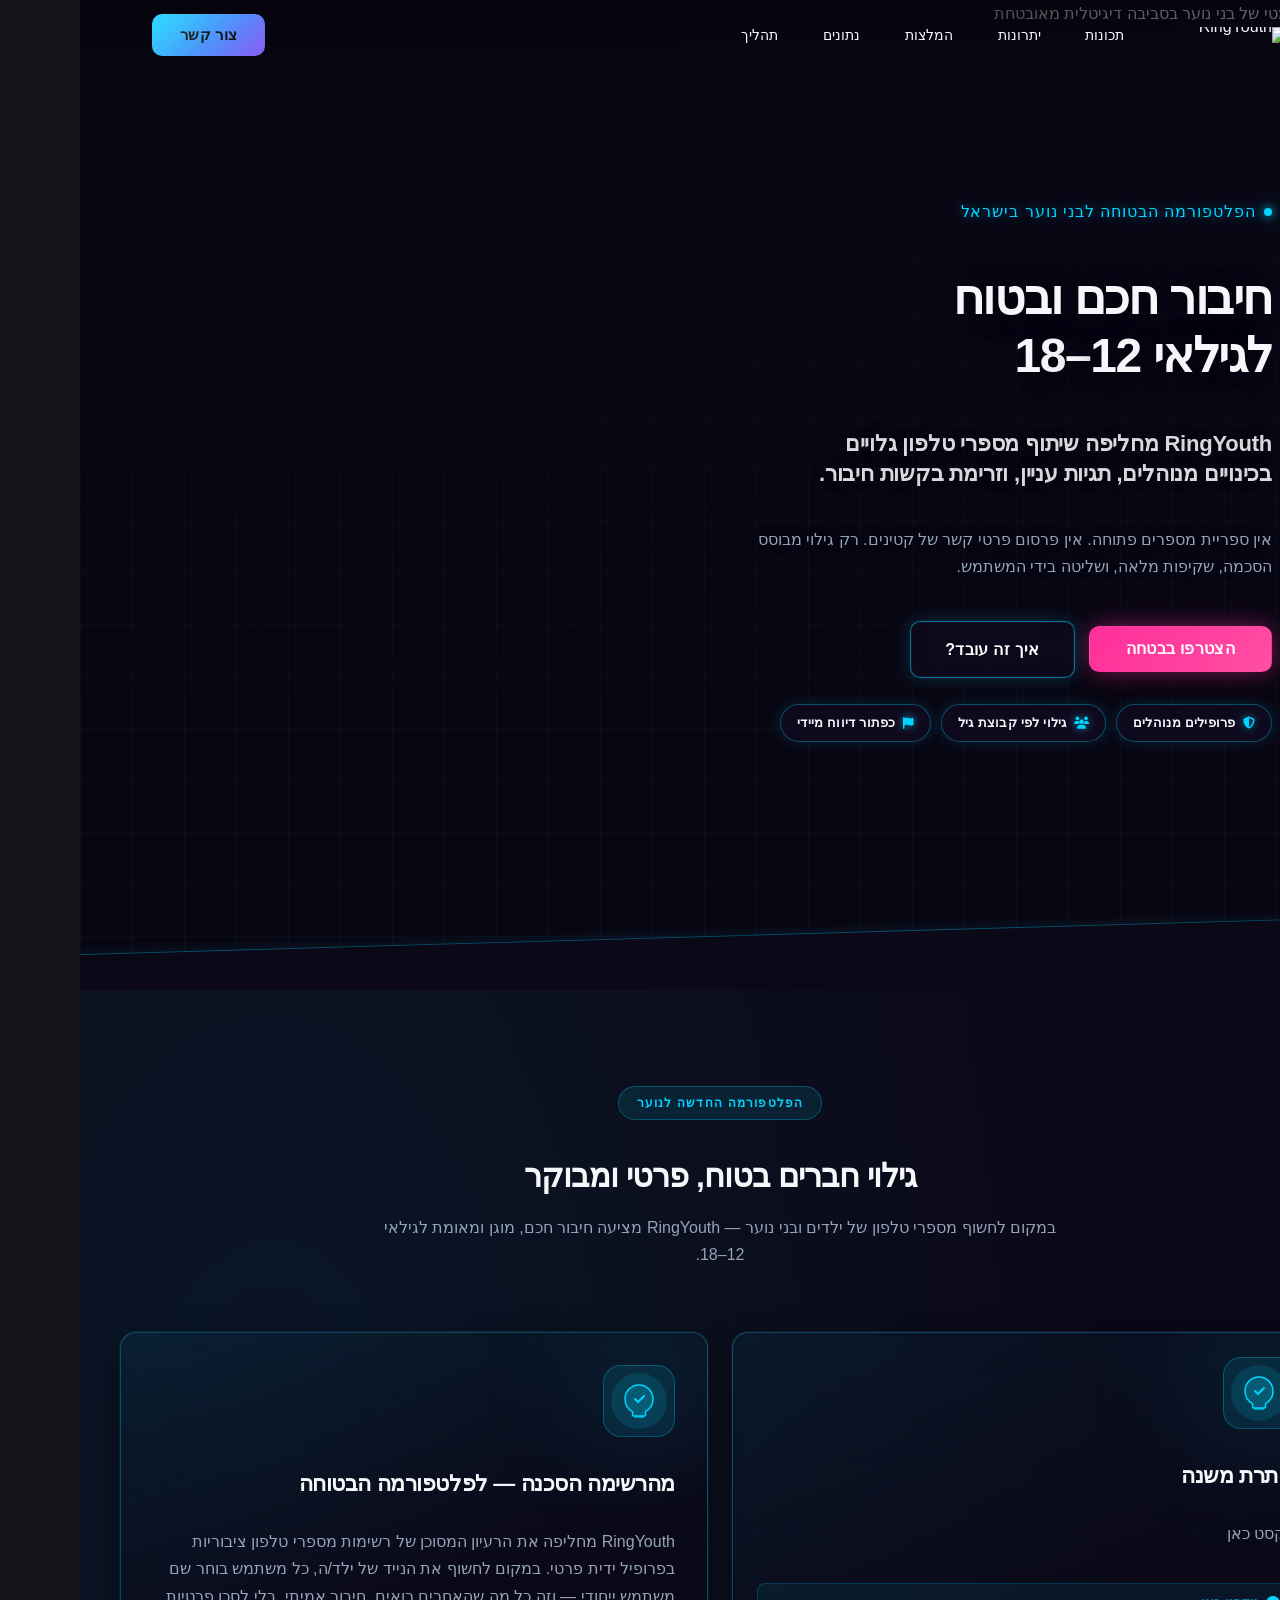
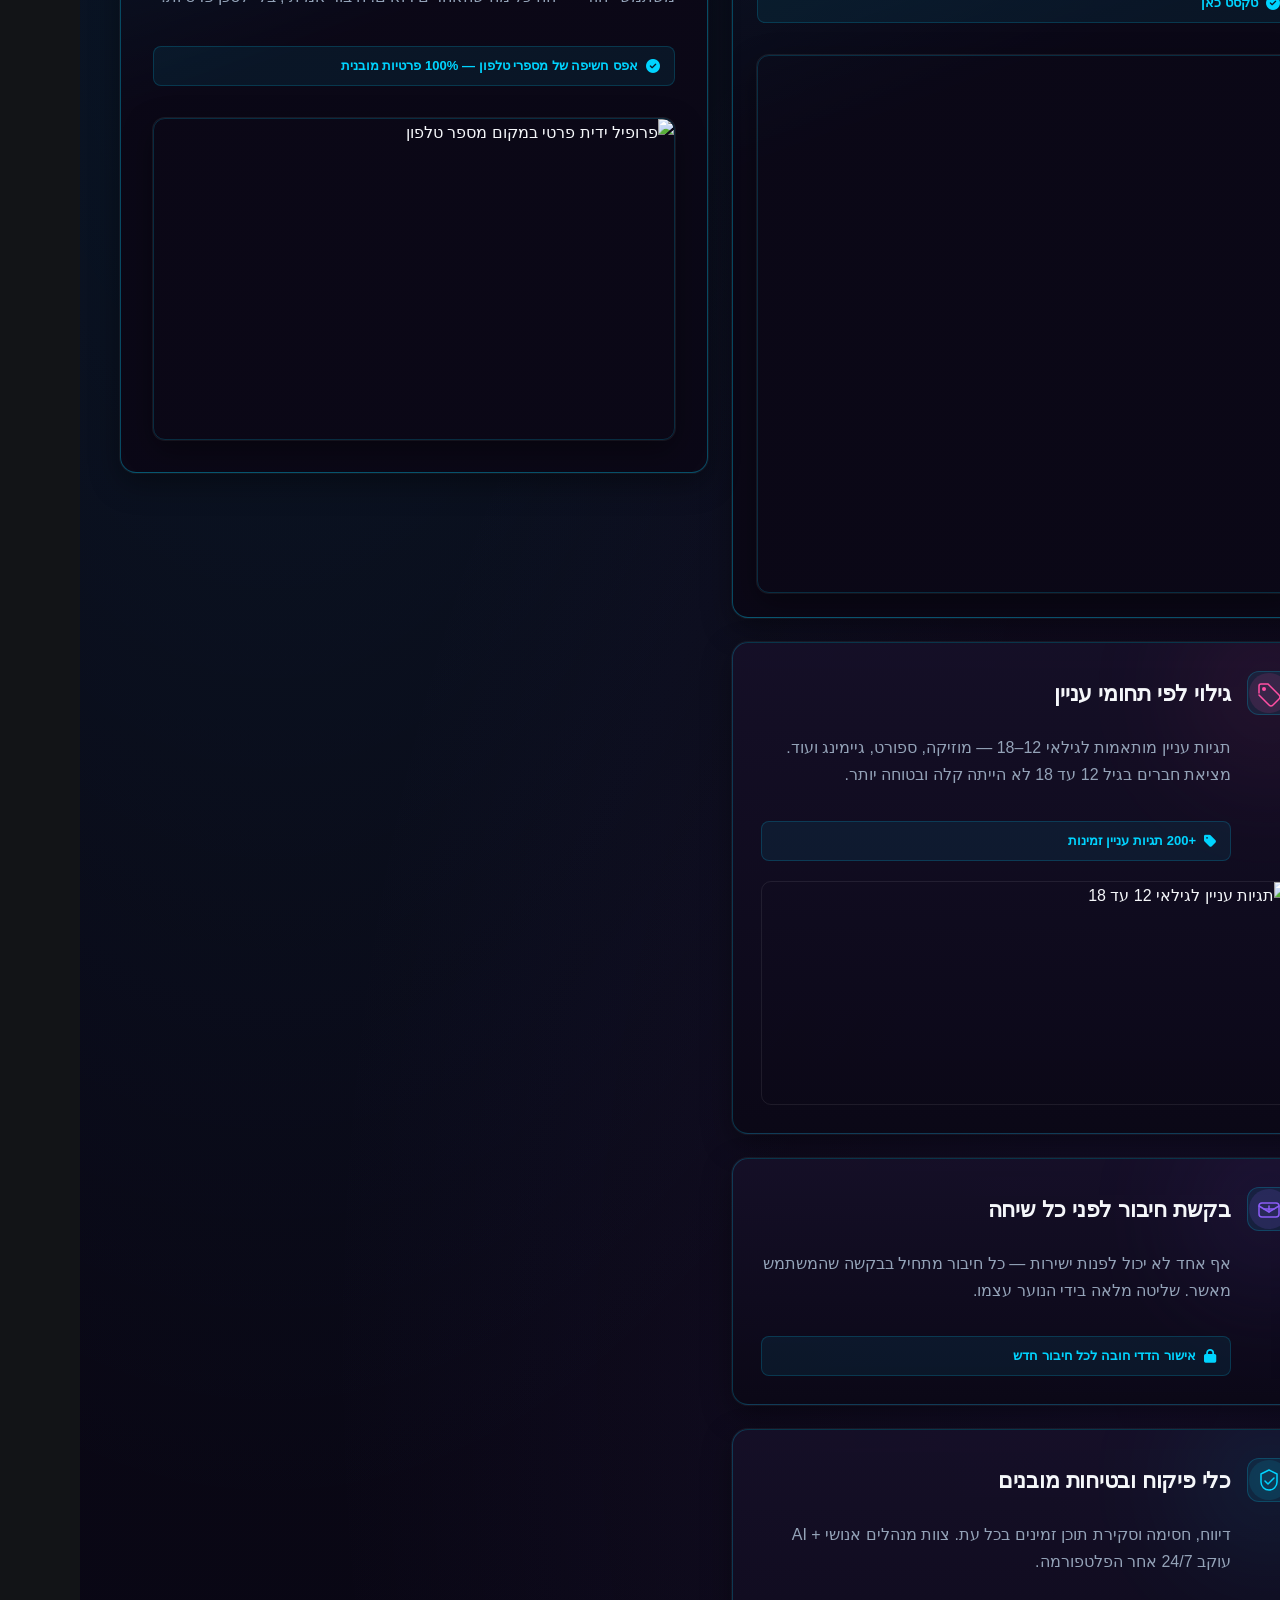
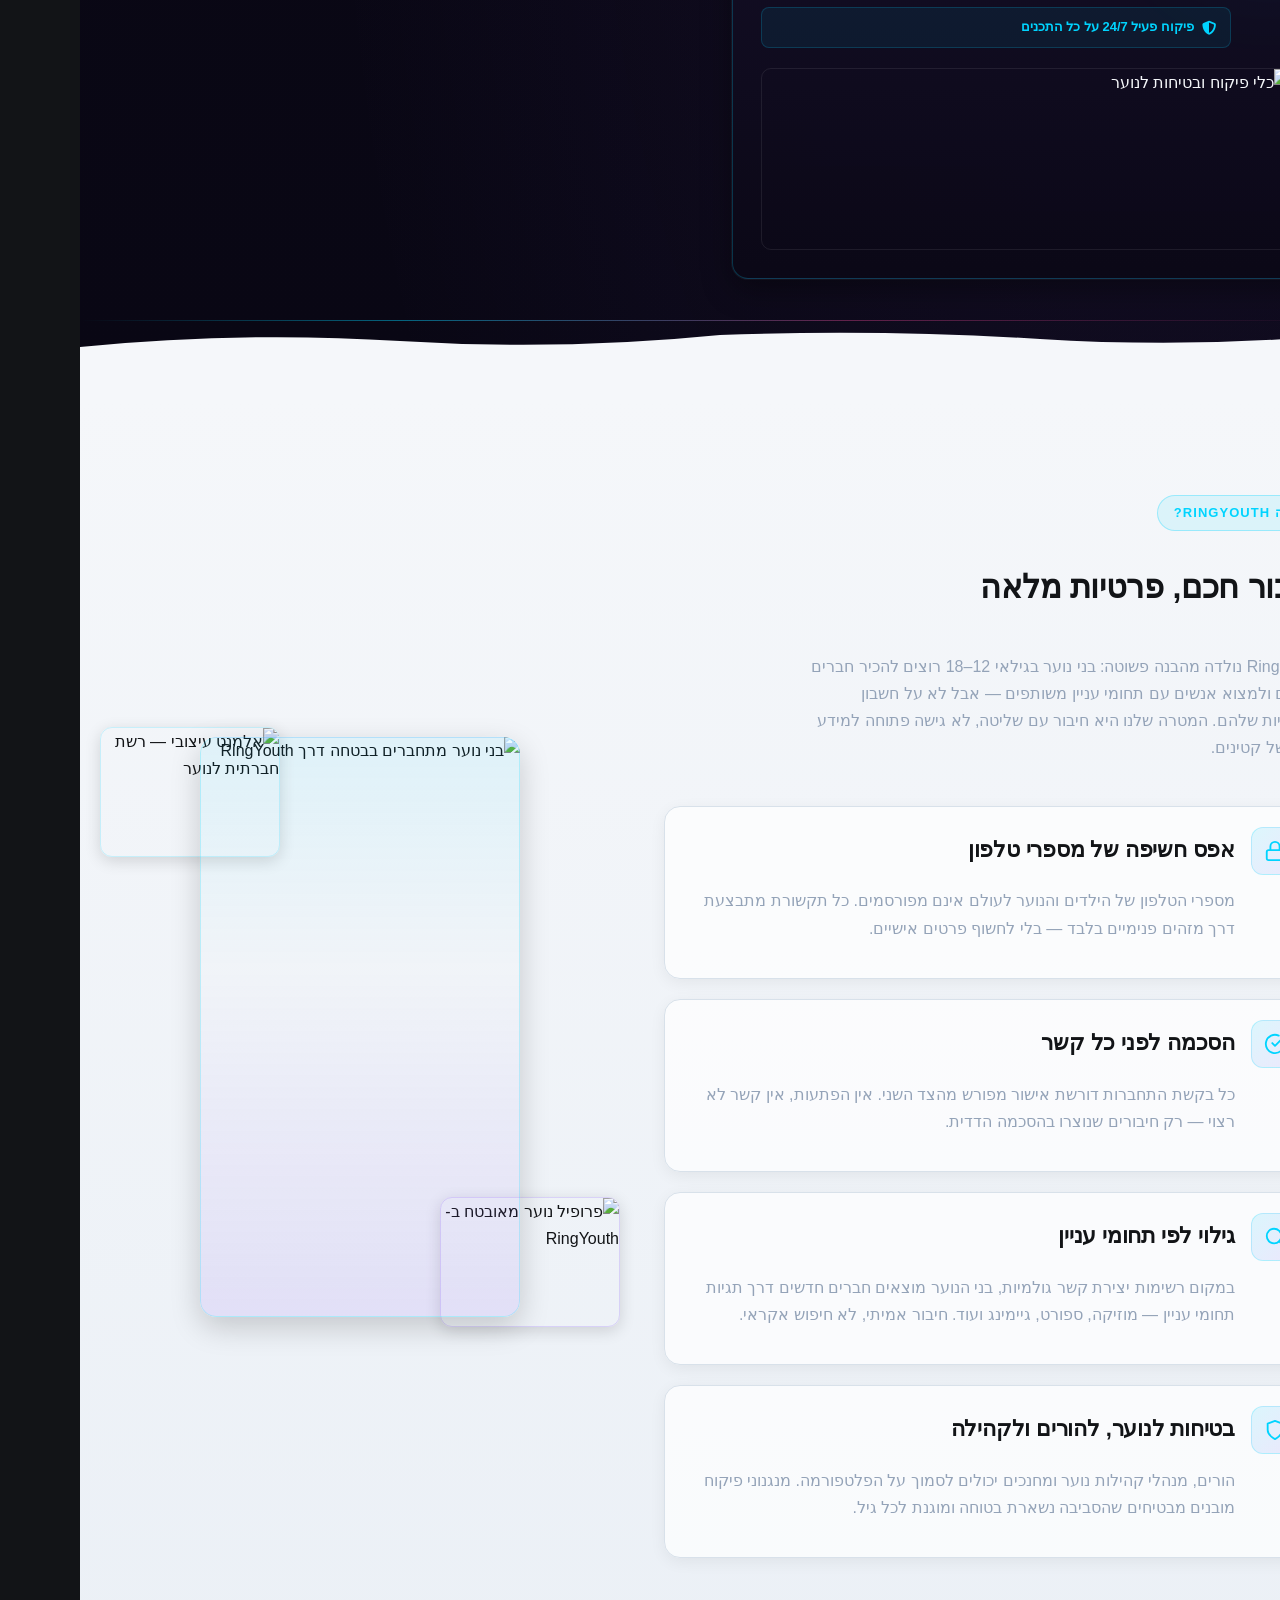
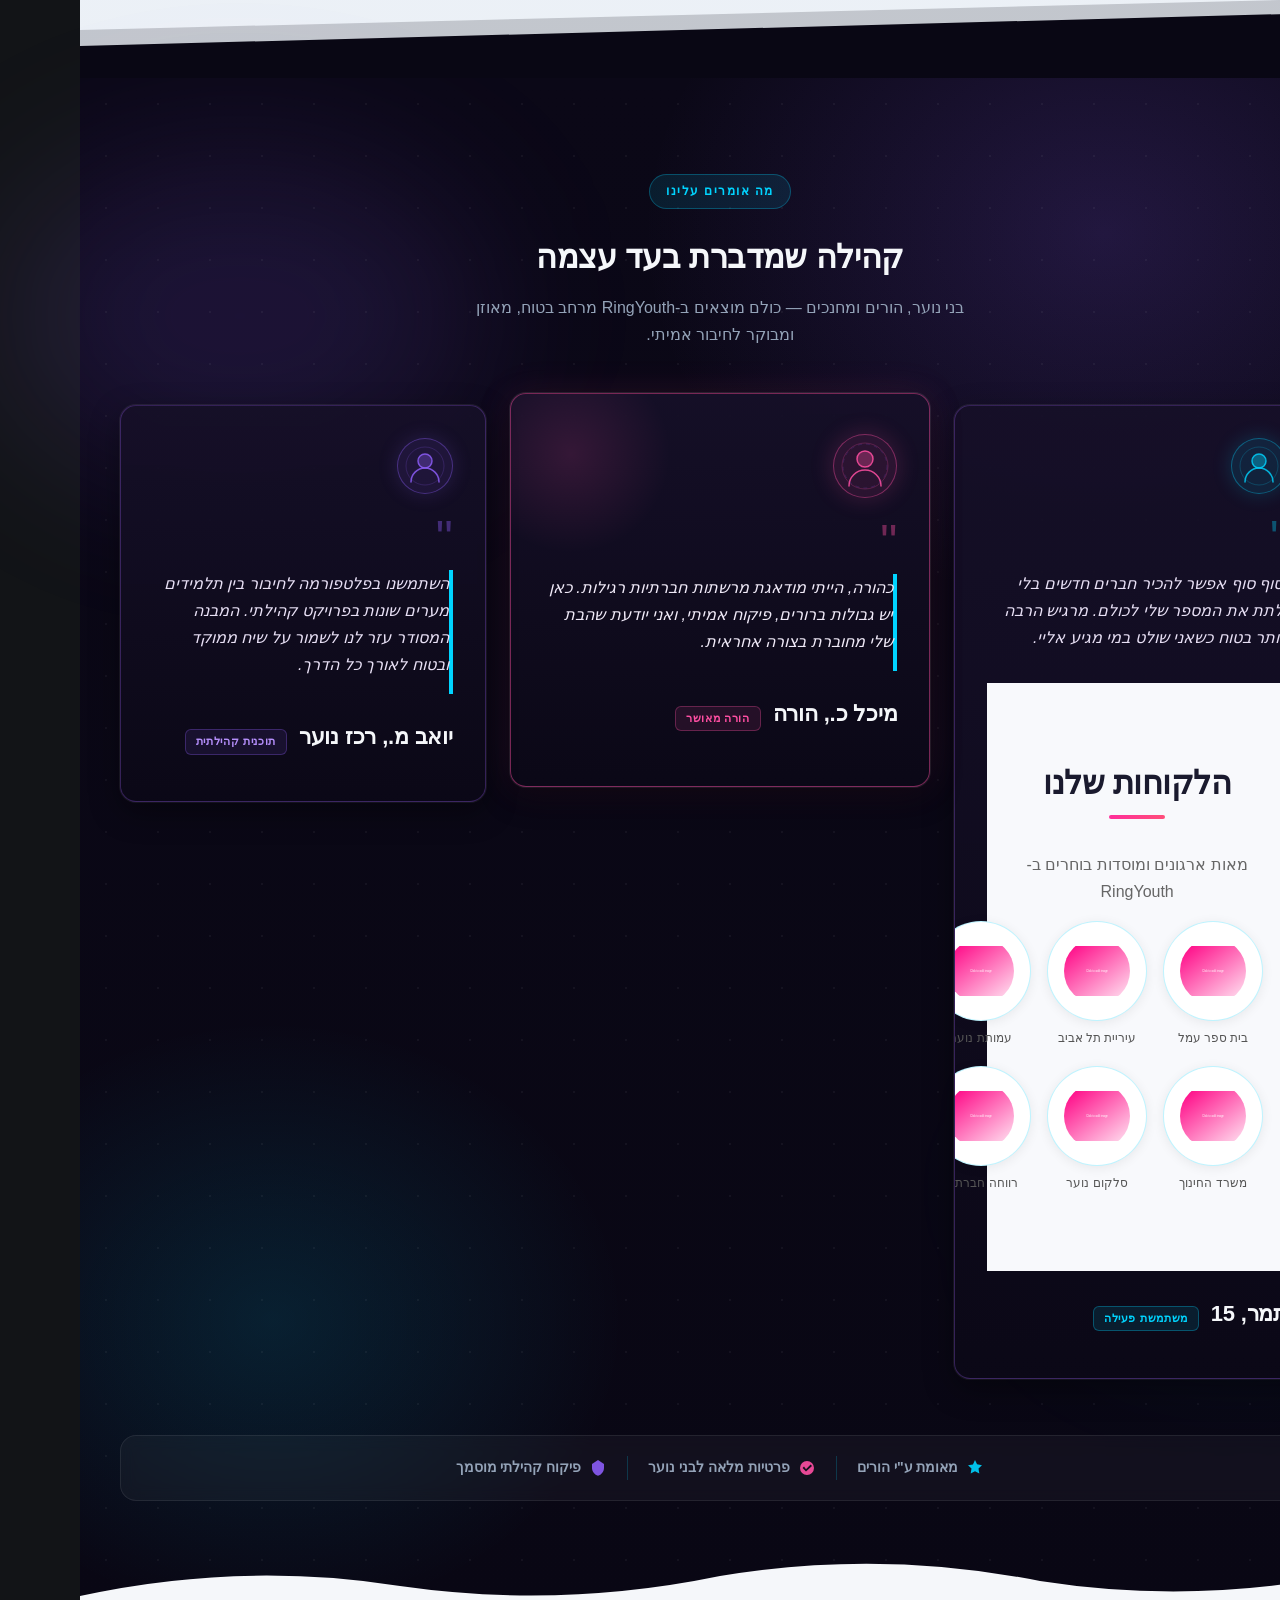
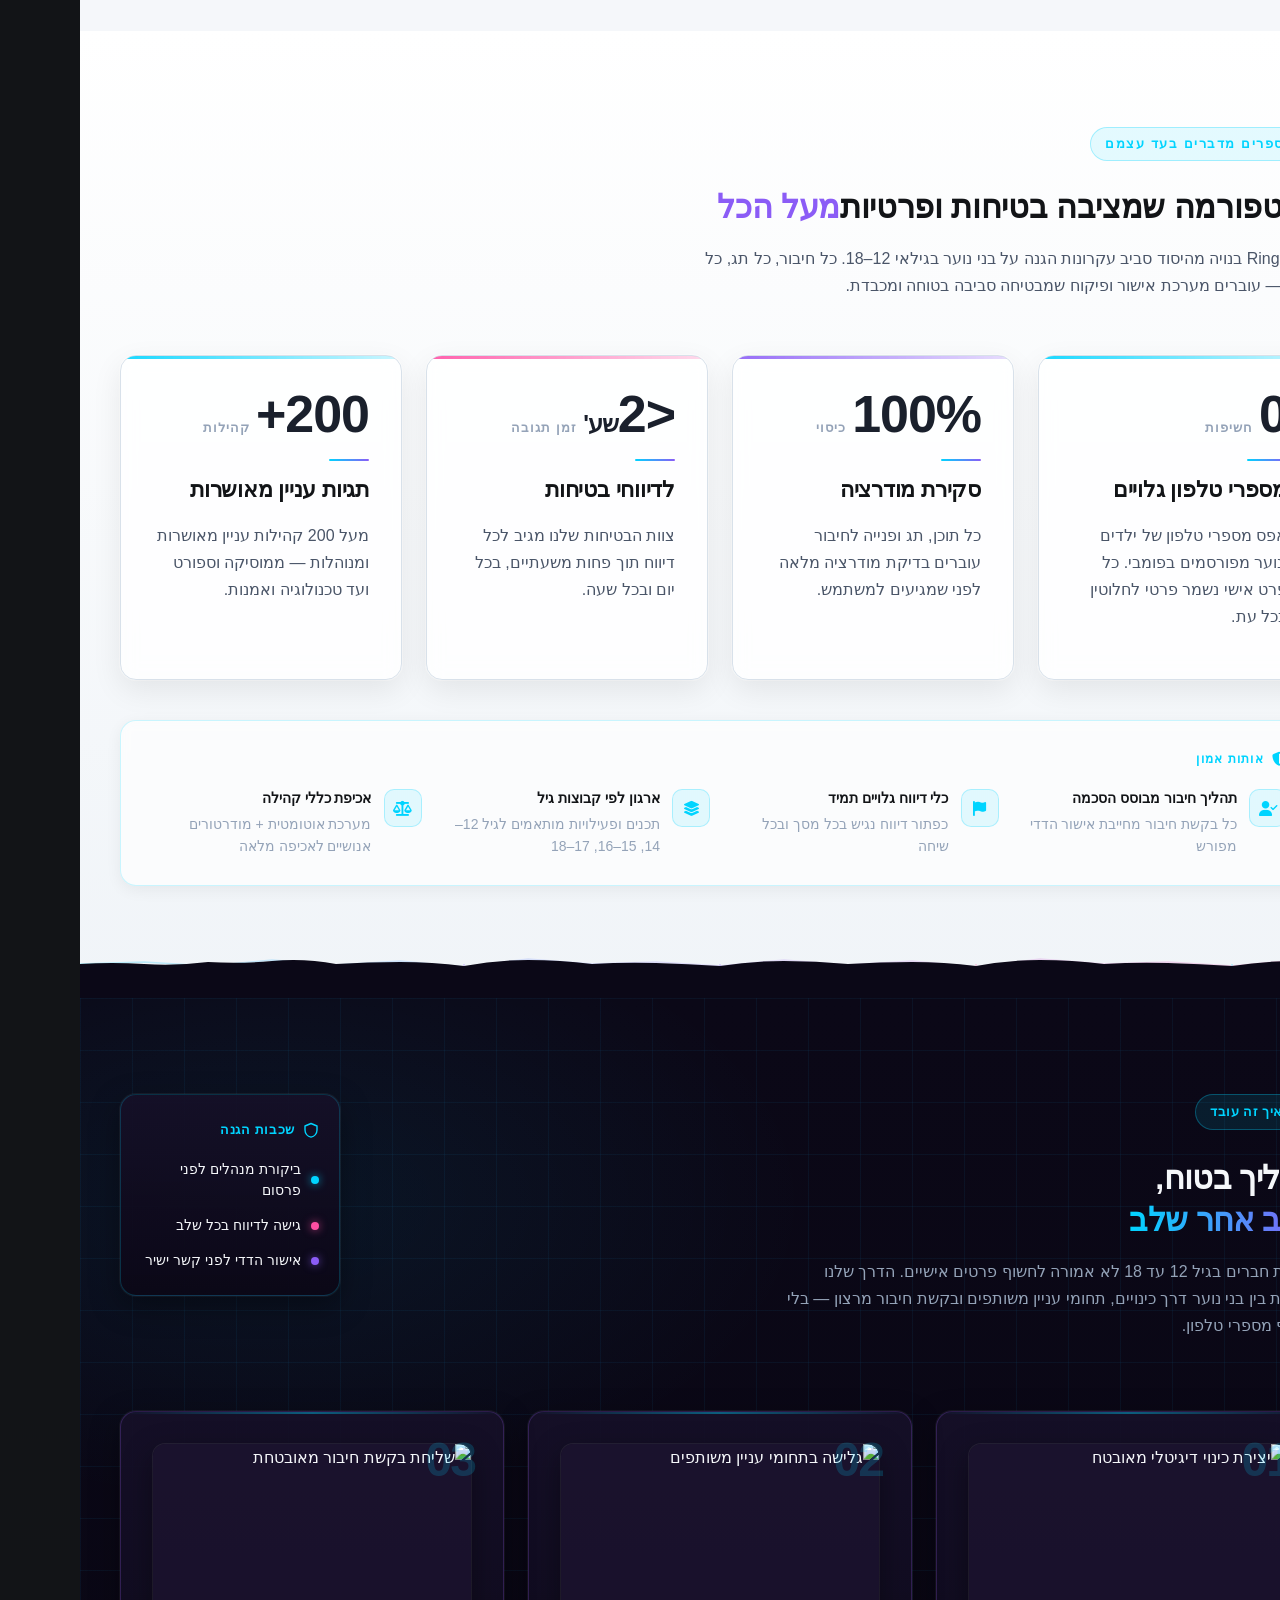
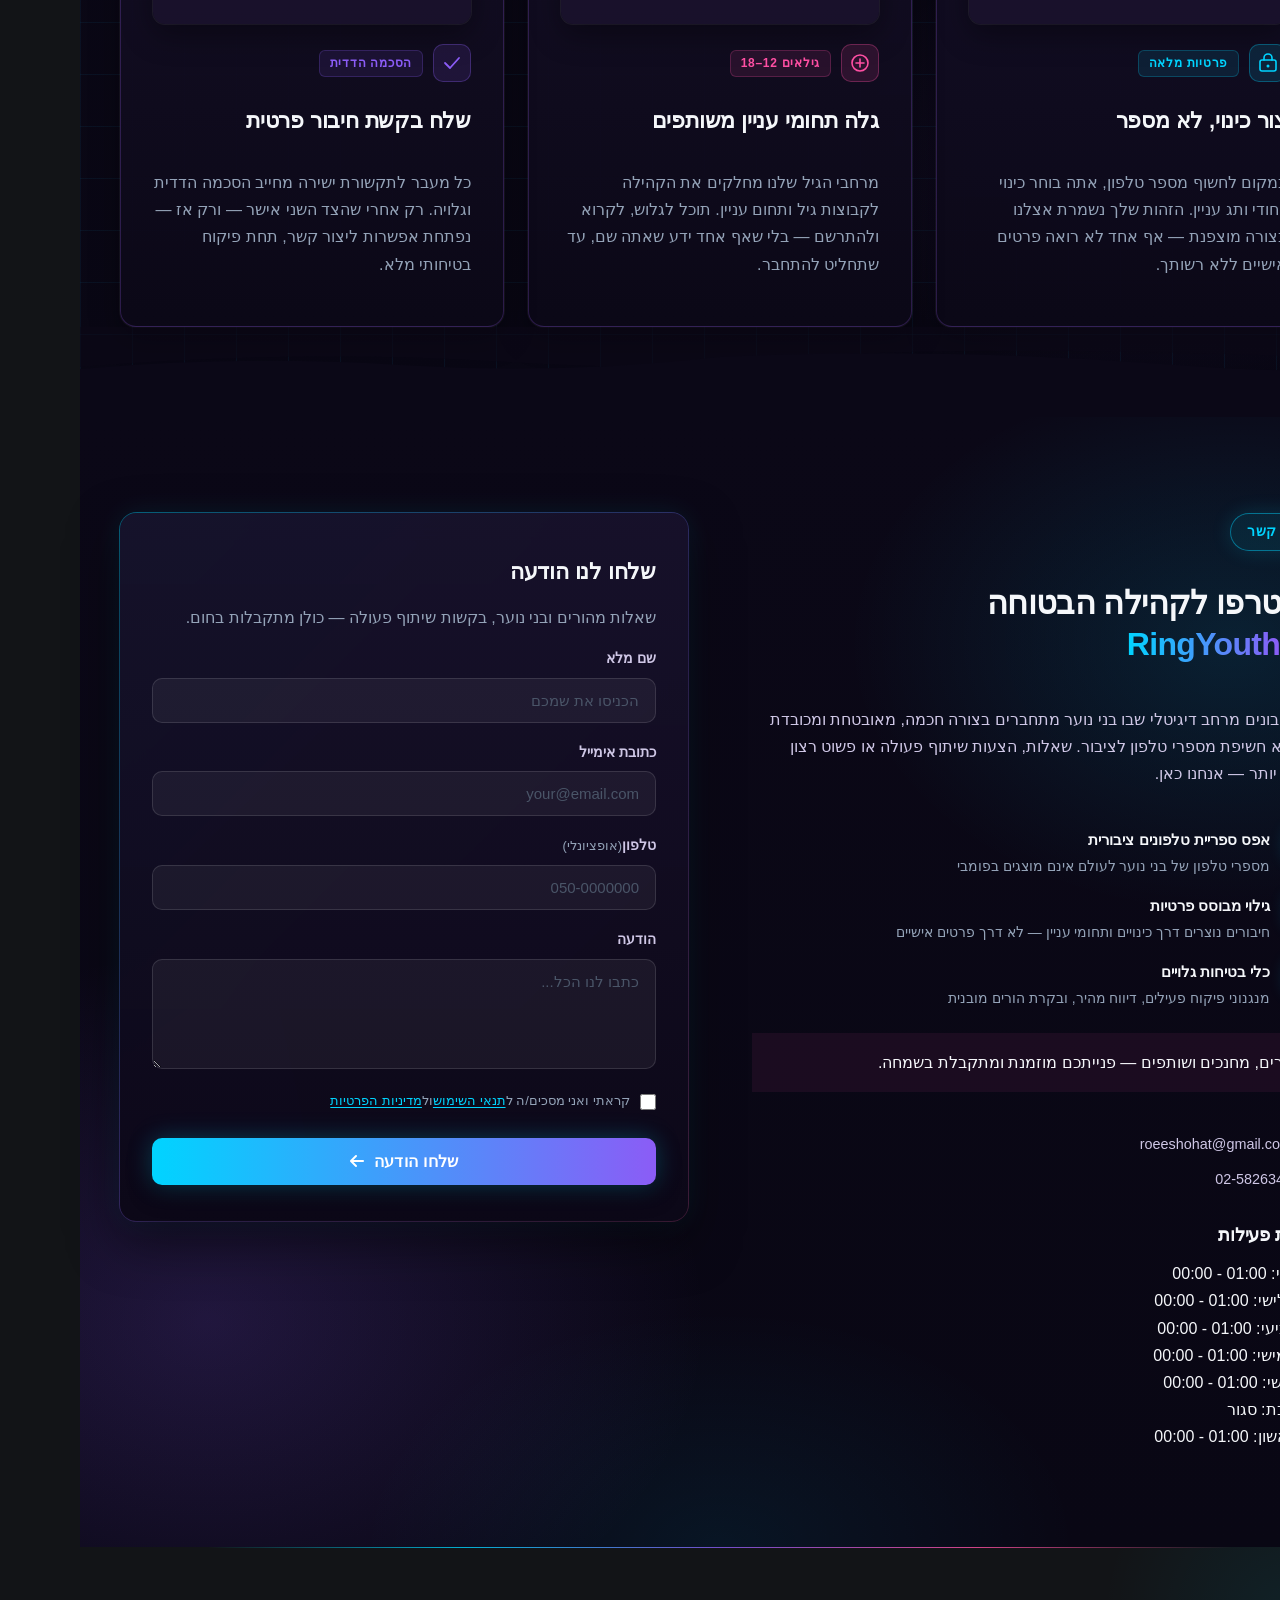
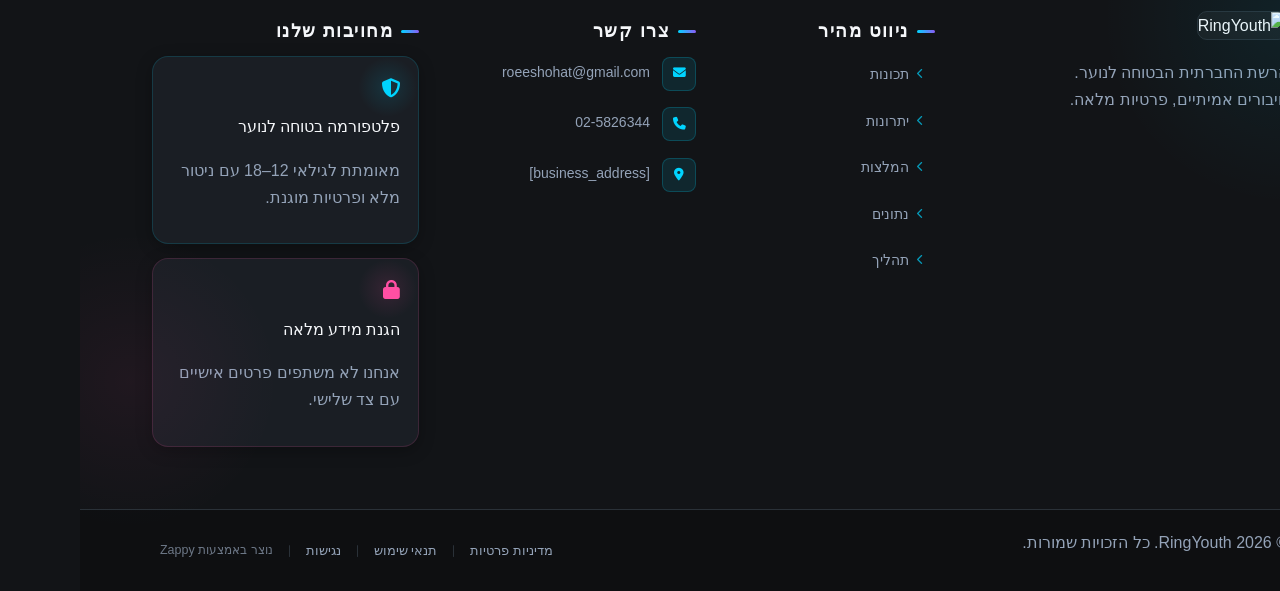
==== commit 7965862c: "Incremental sync: 1 page(s) — update_button" ====
--- a/public/index.html
+++ b/public/index.html
@@ -1 +1 @@
-<!doctype html><html dir="rtl" lang="he"><head><meta charset="UTF-8"><meta content="width=device-width,initial-scale=1" name="viewport"><meta content="index, follow" name="robots"><title>מספרי טלפון לבני נוער — RingYouth</title><meta content="A website intended to list or share phone numbers of children and teenagers aged 12-18. This type of service raises serious privacy and safety concerns regardin" name="description"><meta content="מספרי טלפון לבני נוער, מדריך טלפון לילדים ונוער ישראל, איך למצוא מספר טלפון של נוער, מציאת חברים בגיל 12 עד 18" name="keywords"><link href="/assets/favicon.ico" rel="icon" type="image/x-icon"><link href="/assets/favicon-16x16.png" rel="icon" type="image/png" sizes="16x16"><link href="/assets/favicon-32x32.png" rel="icon" type="image/png" sizes="32x32"><link href="/assets/favicon-48x48.png" rel="icon" type="image/png" sizes="48x48"><link href="/assets/favicon-192x192.png" rel="icon" type="image/png" sizes="192x192"><link href="/assets/favicon-512x512.png" rel="icon" type="image/png" sizes="512x512"><link href="/assets/apple-touch-icon.png" rel="apple-touch-icon"><script>!function(){"use strict";var t="dc1cea3d-219b-4611-b64d-7ca9a8ba3a64",e="https://api.zappy5.com/api/analytics/track",a=18e5,n=2592e6,o=!0,i=!0,r=!0;var s=function(){var e="zappy_visitor_"+t,a=null;try{if(a=localStorage.getItem(e)){var o=JSON.parse(a),i=Date.now();if(i-o.created<n)return o.lastSeen=i,localStorage.setItem(e,JSON.stringify(o)),o.id}}catch(t){console.warn("Zappy Analytics: LocalStorage not available")}var r="zv_"+Date.now()+"_"+Math.random().toString(36).substr(2,9);try{localStorage.setItem(e,JSON.stringify({id:r,created:Date.now(),lastSeen:Date.now()}))}catch(t){}return r}(),c=function(){var e="zappy_session_"+t,n=null;try{if(n=sessionStorage.getItem(e)){var o=JSON.parse(n),i=Date.now();if(i-o.timestamp<a)return o.timestamp=i,sessionStorage.setItem(e,JSON.stringify(o)),o.id}}catch(t){console.warn("Zappy Analytics: SessionStorage not available")}var r="zs_"+Date.now()+"_"+Math.random().toString(36).substr(2,9);try{sessionStorage.setItem(e,JSON.stringify({id:r,timestamp:Date.now()}))}catch(t){}return r}();function l(a,n){n=n||{};var o={website_id:t,event_type:a,page_path:window.location.pathname,referrer:document.referrer||"direct",visitor_id:s,session_id:c,metadata:n};if(navigator.sendBeacon){var i=new Blob([JSON.stringify(o)],{type:"application/json"});navigator.sendBeacon(e,i)}else fetch(e,{method:"POST",headers:{"Content-Type":"application/json"},body:JSON.stringify(o),keepalive:!0}).catch(function(t){console.warn("Zappy Analytics: Failed to track event",t)})}o&&l("pageview",{title:document.title,url:window.location.href}),i&&document.addEventListener("click",function(t){var e=t.target;if("BUTTON"===e.tagName||e.closest("button")){var a="BUTTON"===e.tagName?e:e.closest("button");l("click",{element:"button",text:a.textContent.trim().substring(0,100),id:a.id||null,class:a.className||null})}else if("A"===e.tagName||e.closest("a")){var n="A"===e.tagName?e:e.closest("a");l("navigation",{element:"link",text:n.textContent.trim().substring(0,100),href:n.href,external:n.hostname!==window.location.hostname})}},!0),r&&document.addEventListener("submit",function(t){var e=t.target;l("form_submit",{form_id:e.id||null,form_name:e.name||null,form_action:e.action||null,form_method:e.method||"GET"})},!0);var d=Date.now();window.addEventListener("beforeunload",function(){l("page_unload",{time_on_page:Math.floor((Date.now()-d)/1e3),page_path:window.location.pathname})}),window.zappyAnalytics={track:l,getVisitorId:function(){return s},getSessionId:function(){return c}}}()</script><meta content="מספרי טלפון לבני נוער — RingYouth" property="og:title"><meta content="A website intended to list or share phone numbers of children and teenagers aged 12-18. This type of service raises serious privacy and safety concerns regardin" property="og:description"><meta content="summary_large_image" name="twitter:card"><meta content="מספרי טלפון לבני נוער — RingYouth" name="twitter:title"><meta content="A website intended to list or share phone numbers of children and teenagers aged 12-18. This type of service raises serious privacy and safety concerns regardin" name="twitter:description"><meta content="website" property="og:type"><meta content="he_IL" property="og:locale"><link href="https://cdnjs.cloudflare.com/ajax/libs/font-awesome/6.4.0/css/all.min.css" rel="stylesheet"><link href="/assets/favicon.ico" rel="icon" type="image/x-icon"><link href="/assets/favicon-16x16.png" rel="icon" type="image/png" sizes="16x16"><link href="/assets/favicon-32x32.png" rel="icon" type="image/png" sizes="32x32"><link href="/assets/favicon-48x48.png" rel="icon" type="image/png" sizes="48x48"><link href="/assets/favicon-192x192.png" rel="icon" type="image/png" sizes="192x192"><link href="/assets/favicon-512x512.png" rel="icon" type="image/png" sizes="512x512"><link href="/assets/apple-touch-icon.png" rel="apple-touch-icon"><link href="https://cdn.jsdelivr.net/npm/vanilla-cookieconsent@3/dist/cookieconsent.css" rel="stylesheet"><script src="https://cdn.jsdelivr.net/npm/vanilla-cookieconsent@3/dist/cookieconsent.umd.js"></script><script src="https://cdn.jsdelivr.net/gh/mickidum/acc_toolbar/acctoolbar/acctoolbar.min.js"></script><link href="/styles.css" rel="stylesheet"><style id="zappy-dropdown-submenu-styles">#navMenu li:has(.sub-menu),.nav-menu li:has(.sub-menu),.navbar li:has(.sub-menu),nav li:has(.sub-menu){position:relative}#navMenu .sub-menu,.nav-menu .sub-menu,.navbar .sub-menu,nav .sub-menu{display:block!important;position:absolute!important;top:100%;left:0;min-width:220px;background:#fff;border-radius:8px;box-shadow:0 8px 25px rgba(0,0,0,.15);padding:8px 0;opacity:0;visibility:hidden;transform:translateY(10px);transition:all .3s ease;z-index:1000;list-style:none;pointer-events:none}#navMenu li:hover>.sub-menu,.nav-menu li:hover>.sub-menu,.navbar li:hover>.sub-menu,nav li:hover>.sub-menu{opacity:1!important;visibility:visible!important;transform:translateY(0)!important;pointer-events:auto!important}.sub-menu li{list-style:none;margin:0;padding:0}.sub-menu a{display:block!important;padding:10px 16px!important;color:var(--text-dark,#333)!important;font-weight:500;text-decoration:none;white-space:nowrap;transition:background-color .2s}.sub-menu .zappy-nav-child>a{padding-left:28px!important;font-size:.9em!important;opacity:.85!important}[dir=rtl] .sub-menu .zappy-nav-child>a,html[lang=ar] .sub-menu .zappy-nav-child>a,html[lang=he] .sub-menu .zappy-nav-child>a{padding-left:10px!important;padding-right:28px!important}.sub-menu .zappy-nav-parent>a{font-weight:600!important}.sub-menu a:hover{background-color:#f5f5f5}[dir=rtl] .nav-menu .sub-menu,[dir=rtl] .navbar .sub-menu,[dir=rtl] nav .sub-menu,html[lang=ar] .nav-menu .sub-menu,html[lang=ar] .navbar .sub-menu,html[lang=ar] nav .sub-menu,html[lang=he] .nav-menu .sub-menu,html[lang=he] .navbar .sub-menu,html[lang=he] nav .sub-menu{left:auto!important;right:0!important}.sub-menu:empty,.sub-menu:not(:has(li)):not(:has(> a)),.sub-menu:not(:has(li:not(.zappy-hidden-menu-item))):not(:has(> a)){display:none!important;opacity:0!important;visibility:hidden!important;pointer-events:none!important}li:has(.menu-group-title):hover>.sub-menu{opacity:1!important;visibility:visible!important;transform:translateY(0)!important;pointer-events:auto!important}#navMenu>li>.menu-group-title,.nav-menu>li>.menu-group-title{display:inline-block;padding:.5rem 1rem;cursor:default;user-select:none}@media (max-width:768px){#navMenu .sub-menu,.nav-menu .sub-menu,.navbar .sub-menu,nav .sub-menu{position:static!important;transform:none!important;box-shadow:none!important;background:0 0!important;max-height:0;overflow:hidden;opacity:0;visibility:hidden;transition:max-height .3s ease,opacity .3s ease;padding:0!important;border-radius:0!important}#navMenu .sub-menu.mobile-expanded,.nav-menu .sub-menu.mobile-expanded,.navbar .sub-menu.mobile-expanded{max-height:none!important;overflow-y:visible!important;opacity:1!important;visibility:visible!important;padding:8px 0 8px 16px!important}[dir=rtl] .sub-menu.mobile-expanded,html[lang=he] .sub-menu.mobile-expanded{padding:8px 16px 8px 0!important}#navMenu li:hover>.sub-menu,.nav-menu li:hover>.sub-menu,.navbar li:hover>.sub-menu,nav li:hover>.sub-menu{opacity:0;visibility:hidden;pointer-events:none}#navMenu li>.sub-menu.mobile-expanded,.nav-menu li>.sub-menu.mobile-expanded,.navbar li>.sub-menu.mobile-expanded,nav li>.sub-menu.mobile-expanded{opacity:1!important;visibility:visible!important;pointer-events:auto!important}#navMenu li:has(.sub-menu),.nav-menu li:has(.sub-menu),.navbar li:has(.sub-menu),nav li:has(.sub-menu){display:flex!important;flex-wrap:wrap!important;align-items:center!important;position:relative!important;min-height:44px!important}#navMenu li:has(.sub-menu)>a,.nav-menu li:has(.sub-menu)>a,.navbar li:has(.sub-menu)>a,nav li:has(.sub-menu)>a{flex:1!important;min-width:0!important}#navMenu li:has(.sub-menu)>.menu-group-title,.nav-menu li:has(.sub-menu)>.menu-group-title,.navbar li:has(.sub-menu)>.menu-group-title,nav li:has(.sub-menu)>.menu-group-title{flex:1!important;min-width:0!important;padding:0!important;line-height:inherit!important}#navMenu li:has(.sub-menu)>.sub-menu,.nav-menu li:has(.sub-menu)>.sub-menu,.navbar li:has(.sub-menu)>.sub-menu,nav li:has(.sub-menu)>.sub-menu{flex-basis:100%!important;width:100%!important}#navMenu li:has(.sub-menu)>a [class*=arrow],#navMenu li:has(.sub-menu)>a [class*=chevron],.nav-menu li:has(.sub-menu)>a .fa-angle-down,.nav-menu li:has(.sub-menu)>a .fa-chevron-down,.nav-menu li:has(.sub-menu)>a [class*=arrow],.nav-menu li:has(.sub-menu)>a [class*=chevron],nav li:has(.sub-menu)>a [class*=arrow],nav li:has(.sub-menu)>a [class*=chevron]{display:none!important;visibility:hidden!important}.mobile-submenu-toggle{display:flex!important;align-items:center!important;justify-content:center!important;width:44px!important;height:auto!important;background:0 0!important;border:none!important;cursor:pointer!important;color:var(--text-light)!important;position:static!important;flex-shrink:0!important;align-self:stretch!important;z-index:2!important;padding:0!important;margin:0!important}.mobile-submenu-toggle::after{content:''!important;width:0!important;height:0!important;border-left:6px solid transparent!important;border-right:6px solid transparent!important;border-top:7px solid currentColor!important;transition:transform .3s ease!important}.mobile-submenu-toggle.expanded::after{transform:rotate(180deg)!important}.sub-menu a{padding:10px 0!important;display:block!important;color:var(--text-light)!important;white-space:normal!important}.sub-menu .zappy-nav-child>a{padding-left:28px!important;font-size:.9em!important;opacity:.85!important}[dir=rtl] .sub-menu .zappy-nav-child>a,html[lang=ar] .sub-menu .zappy-nav-child>a,html[lang=he] .sub-menu .zappy-nav-child>a{padding-left:0!important;padding-right:28px!important}.sub-menu .zappy-nav-parent>a{font-weight:600!important}#navMenu.active,.nav-menu.active{max-width:100vw!important;overflow-x:hidden!important;box-sizing:border-box!important}.navbar .sub-menu li a,.zappy-products-dropdown .sub-menu a,nav.navbar .sub-menu li a{color:var(--text-light)!important}}@media (min-width:769px){.mobile-submenu-toggle{display:none!important}}</style><style id="mobile-lang-menu-deployed-css">@media (max-width:768px){.lang-switcher,.nav-container .lang-switcher,.nav-cta-container .lang-switcher,.nav-ecommerce-icons .lang-switcher,.nav-icons-left .lang-switcher,.navbar .lang-switcher,.navbar .nav-cta-container .lang-switcher{display:none!important}.mobile-lang-menu{width:100%;border-top:1px solid rgba(128,128,128,.2);padding:8px 0 0 0;margin-top:8px}.mobile-lang-toggle{display:flex!important;align-items:center;justify-content:space-between;width:100%;padding:12px 16px;background:0 0;border:none;cursor:pointer;font-size:15px;color:inherit;font-family:inherit}.mobile-lang-toggle::after{content:'';display:inline-block;width:8px;height:8px;border-right:2px solid currentColor;border-bottom:2px solid currentColor;transform:rotate(45deg);transition:transform .3s ease;margin-left:8px}.mobile-lang-toggle.expanded::after{transform:rotate(-135deg)}.mobile-lang-options{max-height:0;overflow:hidden;transition:max-height .3s ease}.mobile-lang-options.expanded{max-height:300px}.mobile-lang-option{display:flex!important;align-items:center;gap:10px;padding:10px 24px;text-decoration:none;color:inherit;font-size:14px;font-family:inherit}.mobile-lang-option:hover{background:rgba(128,128,128,.1)}.mobile-lang-option.active{font-weight:600;opacity:.7;pointer-events:none}.mobile-lang-option img{width:20px;height:20px;border-radius:50%}}@media (min-width:769px){.mobile-lang-menu{display:none!important}}</style><style id="zappy-widget-visibility">#mic-access-tool-box,#mic-access-tool-general-button,#mic-init-access-tool #mic-access-tool-box,#mic-init-access-tool #mic-access-tool-general-button,#mic-init-access-tool .mic-access-tool-general-button,._access-icon,._access-menu,.mic-access-tool-box,.mic-access-tool-general-button,div[id*=mic-access-tool-box]{display:none!important;visibility:hidden!important;opacity:0!important;pointer-events:none!important}</style></head><body><nav class="navbar" dir="rtl"><button class="mobile-toggle" aria-label="Menu" id="mobileToggle"><svg viewBox="0 0 24 24" fill="none" height="24" width="24" class="hamburger-icon"><path d="M3 12h18M3 6h18M3 18h18" stroke="currentColor" stroke-width="2" stroke-linecap="round"></path></svg><svg viewBox="0 0 24 24" fill="none" height="24" width="24" class="close-icon" style="display:none"><path d="M18 6L6 18M6 6l12 12" stroke="currentColor" stroke-width="2" stroke-linecap="round"></path></svg></button><button class="phone-header-btn" aria-label="Call" data-phone="025826344"><svg viewBox="0 0 24 24" fill="currentColor" height="20" width="20"><path d="M22 16.92v3a2 2 0 0 1-2.18 2 19.79 19.79 0 0 1-8.63-3.07 19.5 19.5 0 0 1-6-6 19.79 19.79 0 0 1-3.07-8.67A2 2 0 0 1 4.11 2h3a2 2 0 0 1 2 1.72 12.84 12.84 0 0 0 .7 2.81 2 2 0 0 1-.45 2.11L8.09 9.91a16 16 0 0 0 6 6l1.27-1.27a2 2 0 0 1 2.11-.45 12.84 12.84 0 0 0 2.81.7A2 2 0 0 1 22 16.92z"></path></svg></button><div class="nav-container"><div class="nav-right-group"><div class="nav-brand"><a href="/" class="logo-link"><img alt="RingYouth" src="/assets/business-logo.webp" class="logo"></a></div><ul class="nav-menu" id="navMenu"><li><a href="#features">תכונות</a></li><li><a href="#benefits">יתרונות</a></li><li><a href="#testimonials">המלצות</a></li><li><a href="#stats">נתונים</a></li><li><a href="#process">תהליך</a></li></ul></div><div class="nav-cta-container"><a href="#contact" class="nav-cta-btn">צור קשר</a></div></div></nav><script>window.addEventListener("load",function(){const e=document.querySelector(".navbar, nav, header");if(!e)return void console.log("[Navbar] Navbar element not found");let t=document.getElementById("mobileToggle")||document.querySelector(".mobile-toggle")||document.querySelector(".hamburger")||document.querySelector(".hamburger-menu")||document.querySelector(".menu-toggle")||document.querySelector(".burger-menu")||document.querySelector('[aria-label="Menu"]')||document.querySelector('[aria-label="תפריט"]');const o=document.querySelector(".phone-header-btn"),n=window.getComputedStyle(e);let r=n.backgroundColor;if(console.log("[Navbar] Initial navbar background:",r),"transparent"===r||"rgba(0, 0, 0, 0)"===r||r.startsWith("rgba")&&r.includes(", 0)")){const e=n.backgroundImage;if(e&&"none"!==e)console.log("[Navbar] Navbar has background image/gradient, using dark text"),r="rgb(240, 240, 240)";else{const e=window.getComputedStyle(document.body).backgroundColor;console.log("[Navbar] Navbar transparent, using body background:",e),r=e}}const i=r.match(/\d+/g);if(i&&i.length>=3){const e=(.299*parseInt(i[0])+.587*parseInt(i[1])+.114*parseInt(i[2]))/255;console.log("[Navbar] Mobile button colors preserved from Claude CSS (luminance:",e.toFixed(2)+")");const n=document.createElement("style");n.id="zappy-mobile-nav-fix";document.documentElement.lang;document.documentElement.dir,n.textContent='\n        /* Hide mobile buttons on desktop, show only on mobile */\n        @media (min-width: 769px) {\n          .mobile-toggle,\n          .phone-header-btn {\n            display: none !important;\n          }\n        }\n        \n        /* Show and position mobile buttons correctly on mobile */\n        @media (max-width: 768px) {\n          .mobile-toggle,\n          .phone-header-btn {\n            position: absolute !important;\n            top: 50% !important;\n            transform: translateY(-50%) !important;\n            z-index: 1001 !important;\n            display: flex !important;\n            align-items: center !important;\n            justify-content: center !important;\n            width: 36px !important;\n            height: 36px !important;\n            border-radius: 50% !important;\n            border: none !important;\n            cursor: pointer !important;\n            padding: 6px !important;\n            background: none !important;\n            color: var(--nav-text, var(--text-light)) !important;\n          }\n          \n          /* LTR positioning (default): hamburger LEFT, phone RIGHT */\n          html:not([dir="rtl"]):not([lang="he"]):not([lang="ar"]) .mobile-toggle,\n          html[dir="ltr"] .mobile-toggle {\n            left: 12px !important;\n            right: auto !important;\n          }\n          html:not([dir="rtl"]):not([lang="he"]):not([lang="ar"]) .phone-header-btn,\n          html[dir="ltr"] .phone-header-btn {\n            right: 12px !important;\n            left: auto !important;\n          }\n          \n          /* RTL positioning: hamburger RIGHT, phone LEFT */\n          html[dir="rtl"] .mobile-toggle,\n          html[lang="he"] .mobile-toggle,\n          html[lang="ar"] .mobile-toggle {\n            right: 12px !important;\n            left: auto !important;\n          }\n          html[dir="rtl"] .phone-header-btn,\n          html[lang="he"] .phone-header-btn,\n          html[lang="ar"] .phone-header-btn {\n            left: 12px !important;\n            right: auto !important;\n          }\n          \n          /* CRITICAL: Ensure nav-container has min-height on mobile */\n          /* All children are positioned absolutely/fixed on mobile, so height:auto collapses to 0 */\n          .nav-container {\n            min-height: 70px !important;\n            position: relative !important;\n          }\n          \n          /* Ensure SVG icons are properly sized and inherit color */\n          .mobile-toggle svg,\n          .phone-header-btn svg {\n            width: 24px !important;\n            height: 24px !important;\n            /* Don\'t force display - let JavaScript control hamburger/close toggle */\n          }\n          \n          /* Reset nav-cta-container on mobile - remove desktop box-shadow/padding */\n          /* that creates a visible ghost box when CTA button is hidden */\n          .nav-cta-container {\n            box-shadow: none !important;\n            padding: 0 !important;\n          }\n          \n          /* Hide nav-cta-container entirely on mobile when there\'s no lang-switcher */\n          /* (only the CTA button is inside, and it\'s hidden on mobile) */\n          .nav-cta-container:not(:has(.lang-switcher)) {\n            display: none !important;\n          }\n          \n          /* CRITICAL: Prevent hero image fade gradient from bleeding over headline text */\n          /* The .image-fade-gradient has bottom: -30px (extends below parent) */\n          /* On mobile stacked layout, this overlaps the h1 text below the image */\n          .hero-image-column {\n            overflow: hidden !important;\n          }\n          .image-fade-gradient {\n            bottom: 0 !important;\n          }\n          \n          /* Hide desktop language switcher on mobile - hamburger menu handles it */\n          /* High specificity to override stored CSS */\n          .lang-switcher,\n          .nav-cta-container .lang-switcher,\n          .nav-container .lang-switcher,\n          .navbar .lang-switcher,\n          .navbar .nav-cta-container .lang-switcher {\n            display: none !important;\n          }\n        }\n      ';const r=document.getElementById("zappy-mobile-nav-fix");r&&r.remove(),document.head.appendChild(n),console.log("[Navbar] Critical CSS injected for mobile nav positioning");const l=window.innerWidth<=768;if(t){const e=t.querySelector(".hamburger-icon"),o=t.querySelector(".close-icon");e&&(e.style.setProperty("width","24px","important"),e.style.setProperty("height","24px","important"),e.style.setProperty("display","block","important")),o&&(o.style.setProperty("width","24px","important"),o.style.setProperty("height","24px","important"),o.style.setProperty("display","none","important")),l?(t.style.setProperty("position","absolute","important"),t.style.setProperty("top","50%","important"),t.style.setProperty("transform","translateY(-50%)","important"),t.style.setProperty("z-index","1001","important"),t.style.removeProperty("left"),t.style.removeProperty("right"),console.log("[Navbar] Mobile toggle positioning applied (mobile viewport)")):(t.style.removeProperty("position"),t.style.removeProperty("top"),t.style.removeProperty("transform"),t.style.removeProperty("z-index"),t.style.removeProperty("left"),t.style.removeProperty("right"),console.log("[Navbar] Desktop viewport - cleared mobile toggle inline positioning"))}if(o){const e=o.querySelector("svg");e&&(e.style.width="24px",e.style.height="24px",e.setAttribute("width","24"),e.setAttribute("height","24")),l?(o.style.setProperty("position","absolute","important"),o.style.setProperty("top","50%","important"),o.style.setProperty("transform","translateY(-50%)","important"),o.style.setProperty("z-index","1001","important"),o.style.removeProperty("left"),o.style.removeProperty("right"),console.log("[Navbar] Phone button positioning applied (mobile viewport)")):(o.style.removeProperty("position"),o.style.removeProperty("top"),o.style.removeProperty("transform"),o.style.removeProperty("z-index"),o.style.removeProperty("left"),o.style.removeProperty("right"),console.log("[Navbar] Desktop viewport - cleared phone button inline positioning"))}}else console.log("[Navbar] Could not parse background color:",r);t=document.getElementById("mobileToggle")||document.querySelector(".mobile-toggle")||document.querySelector(".hamburger")||document.querySelector(".hamburger-menu")||document.querySelector(".menu-toggle")||document.querySelector(".burger-menu")||document.querySelector('[aria-label="Menu"]')||document.querySelector('[aria-label="תפריט"]');const l=document.getElementById("navMenu")||document.querySelector(".nav-menu")||document.querySelector(".nav-links")||document.querySelector("nav ul:not(.submenu)");if(!t||!l)return void console.log("[Navbar] Mobile toggle or menu not found:",{toggle:!!t,menu:!!l});l.id||(l.id="navMenu"),console.log("[Navbar] Initializing mobile menu...");const a=t.cloneNode(!0);t.parentNode.replaceChild(a,t),a.addEventListener("click",function(e){e.preventDefault(),e.stopPropagation();const t=this.querySelector(".hamburger-icon"),o=this.querySelector(".close-icon");l.classList.contains("active")?(l.classList.remove("active"),t&&t.style.setProperty("display","block","important"),o&&o.style.setProperty("display","none","important"),document.body.style.overflow="",console.log("[Navbar] Menu closed")):(l.classList.add("active"),t&&t.style.setProperty("display","none","important"),o&&o.style.setProperty("display","block","important"),document.body.style.overflow="hidden",console.log("[Navbar] Menu opened"))}),l.querySelectorAll("a").forEach(function(e){e.addEventListener("click",function(){if("#"===this.getAttribute("href"))return;const e=a.querySelector(".hamburger-icon"),t=a.querySelector(".close-icon");l.classList.remove("active"),e&&e.style.setProperty("display","block","important"),t&&t.style.setProperty("display","none","important"),document.body.style.overflow="",console.log("[Navbar] Menu closed (link clicked)")})});var s=l.querySelectorAll(".dropdown-toggle");s.forEach(function(e){e.addEventListener("click",function(e){e.preventDefault(),e.stopPropagation();var t=this.closest(".nav-dropdown");t&&(t.parentNode.querySelectorAll(".nav-dropdown.open").forEach(function(e){e!==t&&e.classList.remove("open")}),t.classList.toggle("open"),console.log("[Navbar] Dropdown toggled:",t.classList.contains("open")?"open":"closed"))})}),document.addEventListener("click",function(e){e.target.closest(".nav-dropdown")||document.querySelectorAll(".nav-dropdown.open").forEach(function(e){e.classList.remove("open")})}),console.log("[Navbar] Dropdown handlers initialized for "+s.length+" dropdowns"),o&&o.addEventListener("click",function(){const e=document.querySelectorAll('a[href^="tel:"]'),t=e.length>0?e[0].getAttribute("href").replace("tel:",""):"02-5826344";window.location.href="tel:"+t,console.log("[Navbar] Phone button clicked")}),console.log("[Navbar] Mobile menu initialized successfully");const p=function(){const e=document.querySelector(".whatsapp-float");e&&(window.innerWidth>=769?(e.style.setProperty("display","none","important"),e.style.setProperty("visibility","hidden","important"),e.style.setProperty("opacity","0","important"),e.style.setProperty("pointer-events","none","important"),console.log("[WhatsApp] Button hidden on desktop")):(e.style.removeProperty("display"),e.style.removeProperty("visibility"),e.style.removeProperty("opacity"),e.style.removeProperty("pointer-events"),console.log("[WhatsApp] Button visible on mobile")))};let c;p(),window.addEventListener("resize",function(){clearTimeout(c),c=setTimeout(p,100)})})</script><main><section class="index-hero-section" data-layout-spec="בית-hero" dir="rtl" data-hero-type="fullscreen-scrim"><div class="index-hero-bg-wrapper"><img alt="רקע קינמטי של בני נוער בסביבה דיגיטלית מאובטחת" src="/assets/site-index-hero-image-1.webp" data-context="Cinematic dark-tech hero background for a youth social network app. Abstract silhouettes of teenagers aged 12-18 are embedded in a deep graphite near-black atmosphere. Electric cyan (#00D4FF) and hot pink (#FF4FA3) neon glow accents radiate from behind the silhouettes. Subtle neon grid lines run across the background. Blurred gradient atmosphere with purple-to-dark transitions. Premium, safe, futuristic mood. No faces visible — only stylized glowing outlines and shapes. 16:9 cinematic wide format." data-placeholder="index-hero-image-1" class="index-hero-bg-img" height="810" width="1440" data-hero-bg="true"></div><div class="index-hero-scrim" aria-hidden="true"></div><div class="index-hero-grid-overlay" aria-hidden="true"></div><div class="index-hero-content-wrapper"><div class="index-hero-content"><p class="index-hero-trust-line"><span class="index-hero-trust-dot" aria-hidden="true"></span>הפלטפורמה הבטוחה לבני נוער בישראל</p><h1 class="index-hero-h1">חיבור חכם ובטוח<br>לגילאי 12–18</h1><h3 class="index-hero-h3">RingYouth מחליפה שיתוף מספרי טלפון גלויים<br class="index-hero-br-desktop">בכינויים מנוהלים, תגיות עניין, וזרימת בקשות חיבור.</h3><p class="index-hero-body">אין ספריית מספרים פתוחה. אין פרסום פרטי קשר של קטינים. רק גילוי מבוסס הסכמה, שקיפות מלאה, ושליטה בידי המשתמש.</p><div class="index-hero-cta-row"><a href="/join" class="index-hero-btn-primary">הצטרפו בבטחה</a><a href="/how-it-works" class="index-hero-btn-secondary">איך זה עובד?</a></div><div class="index-hero-badges-row"><span class="index-hero-badge"><i class="fa-solid fa-shield-halved" aria-hidden="true"></i>פרופילים מנוהלים</span><span class="index-hero-badge"><i class="fa-solid fa-users" aria-hidden="true"></i>גילוי לפי קבוצת גיל</span><span class="index-hero-badge"><i class="fa-solid fa-flag" aria-hidden="true"></i>כפתור דיווח מיידי</span></div></div></div><div class="index-hero-divider-wrapper"><svg viewBox="0 0 1440 90" xmlns="http://www.w3.org/2000/svg" aria-hidden="true" data-no-icon-edit="true" preserveAspectRatio="none"><defs><filter id="index-hero-glow"><feGaussianBlur result="blur" stdDeviation="4"></feGaussianBlur><feComposite in="SourceGraphic" in2="blur" operator="over"></feComposite></filter></defs><line stroke="rgba(0,212,255,0.35)" stroke-width="1.5" x1="0" x2="1440" y1="55" y2="18" filter="url(#index-hero-glow)"></line><path d="M0,90 L0,55 L1440,18 L1440,90 Z" fill="#0B0817"></path></svg></div></section><section class="index-features-section" data-layout-spec="בית-features" dir="rtl" id="index-features-section"><div class="index-features-container"><div class="index-features-intro"><p class="zappy-editable"><span class="index-features-eyebrow">הפלטפורמה החדשה לנוער</span></p><h2 class="index-features-heading">גילוי חברים בטוח, פרטי ומבוקר</h2><p class="index-features-subtext">במקום לחשוף מספרי טלפון של ילדים ובני נוער — RingYouth מציעה חיבור חכם, מוגן ומאומת לגילאי 12–18.</p></div><div class="index-features-grid"><article class="index-feature-card index-feature-card--hero zappy-grid-item-no-stretch" data-grid-item-index="0" style="background-color:rgba(0, 0, 0, 0) !important;padding:24px !important;box-sizing:border-box"><div class="index-feature-card-glow index-feature-card-glow--cyan"></div><div class="index-feature-card-inner"><div class="index-feature-icon-wrap index-feature-icon-wrap--large"><svg viewBox="0 0 56 56" fill="none" height="56" width="56" data-element-type="icon" data-icon-type="svg" xmlns="http://www.w3.org/2000/svg" aria-hidden="true" data-element-id="icon-1776769222519-6pfq4q6vm"><circle cx="28" cy="28" r="28" fill="rgba(0,212,255,0.12)"></circle><path d="M28 12C20.268 12 14 18.268 14 26C14 31.418 17.02 36.12 21.5 38.64V42C21.5 42.552 21.948 43 22.5 43H33.5C34.052 43 34.5 42.552 34.5 42V38.64C38.98 36.12 42 31.418 42 26C42 18.268 35.732 12 28 12Z" fill="rgba(0,212,255,0.18)" stroke="#00D4FF" stroke-width="1.5"></path><path d="M24 26L27 29L33 23" stroke="#00D4FF" stroke-width="2" stroke-linecap="round" stroke-linejoin="round"></path><rect height="2" rx="1" width="10" x="23" y="43" fill="#00D4FF" opacity="0.6"></rect></svg></div><div class="index-feature-content"><h3 class="index-feature-title">כותרת משנה</h3><p class="index-feature-desc">טקסט כאן</p><div class="index-feature-proof"><i class="fa-solid fa-circle-check" aria-hidden="true" data-element-id="icon-1776769157556-h54bzhea5-add-1776769222518-4ijb78" data-element-type="icon" data-icon-type="fontawesome" style="pointer-events:auto;cursor:pointer"></i><span>טקסט כאן</span></div></div><div class="index-feature-image-wrap"><img alt="Image placeholder" src="[data-uri]" data-context="A sleek dark-themed mobile app interface showing a youth profile with a username handle instead of a phone number, glowing cyan accents, privacy shield icons, for a youth social discovery platform ages 12-18" data-placeholder="image-placeholder" height="320" width="520" data-element-id="new-grid-img-1776769222520-0-unm5my723" data-element-type="image" data-ai-slot="grid-item-image" data-zappy-base64-stripped="true" id="new-grid-img-1776769222520-0-unm5my723" style="cursor:pointer"></div></div></article><article class="index-feature-card index-feature-card--hero zappy-grid-item-no-stretch" data-grid-item-index="1"><div class="index-feature-card-glow index-feature-card-glow--cyan"></div><div class="index-feature-card-inner"><div class="index-feature-icon-wrap index-feature-icon-wrap--large"><svg viewBox="0 0 56 56" fill="none" height="56" width="56" data-element-type="icon" data-icon-type="svg" xmlns="http://www.w3.org/2000/svg" aria-hidden="true"><circle cx="28" cy="28" r="28" fill="rgba(0,212,255,0.12)"></circle><path d="M28 12C20.268 12 14 18.268 14 26C14 31.418 17.02 36.12 21.5 38.64V42C21.5 42.552 21.948 43 22.5 43H33.5C34.052 43 34.5 42.552 34.5 42V38.64C38.98 36.12 42 31.418 42 26C42 18.268 35.732 12 28 12Z" fill="rgba(0,212,255,0.18)" stroke="#00D4FF" stroke-width="1.5"></path><path d="M24 26L27 29L33 23" stroke="#00D4FF" stroke-width="2" stroke-linecap="round" stroke-linejoin="round"></path><rect height="2" rx="1" width="10" x="23" y="43" fill="#00D4FF" opacity="0.6"></rect></svg></div><div class="index-feature-content"><h3 class="index-feature-title">מהרשימה הסכנה — לפלטפורמה הבטוחה</h3><p class="index-feature-desc">RingYouth מחליפה את הרעיון המסוכן של רשימות מספרי טלפון ציבוריות בפרופיל ידית פרטי. במקום לחשוף את הנייד של ילד/ה, כל משתמש בוחר שם משתמש ייחודי — וזה כל מה שהאחרים רואים. חיבור אמיתי, בלי לסכן פרטיות.</p><div class="index-feature-proof"><i class="fa-solid fa-circle-check" aria-hidden="true" data-element-id="icon-1776769157556-h54bzhea5" data-element-type="icon" data-icon-type="fontawesome" style="pointer-events:auto;cursor:pointer"></i><span>אפס חשיפה של מספרי טלפון — 100% פרטיות מובנית</span></div></div><div class="index-feature-image-wrap"><img alt="פרופיל ידית פרטי במקום מספר טלפון" src="/assets/site-index-features-image-1.webp" data-context="A sleek dark-themed mobile app interface showing a youth profile with a username handle instead of a phone number, glowing cyan accents, privacy shield icons, for a youth social discovery platform ages 12-18" data-placeholder="index-features-image-1" height="320" width="520" data-element-id="img-1776769157559-oo9obg97w" data-element-type="image"></div></div></article><div class="zappy-grid-item-no-stretch index-features-stack" data-grid-item-index="2"><article class="index-feature-card index-feature-card--small"><div class="index-feature-card-glow index-feature-card-glow--pink"></div><div class="index-feature-card-row"><div class="index-feature-icon-wrap"><svg viewBox="0 0 40 40" fill="none" height="40" width="40" data-element-type="icon" data-icon-type="svg" xmlns="http://www.w3.org/2000/svg" aria-hidden="true"><circle cx="20" cy="20" r="20" fill="rgba(255,79,163,0.12)"></circle><path d="M10 20L10 13C10 11.895 10.895 11 12 11L19 11L30 22C31.105 23.105 31.105 24.895 30 26L24 32C22.895 33.105 21.105 33.105 20 32L10 22" stroke="#FF4FA3" stroke-width="1.5" stroke-linecap="round"></path><circle cx="15" cy="16" r="2" fill="#FF4FA3"></circle></svg></div><div class="index-feature-card-body"><h3 class="index-feature-title">גילוי לפי תחומי עניין</h3><p class="index-feature-desc">תגיות עניין מותאמות לגילאי 12–18 — מוזיקה, ספורט, גיימינג ועוד. מציאת חברים בגיל 12 עד 18 לא הייתה קלה ובטוחה יותר.</p><div class="index-feature-proof"><i class="fa-solid fa-tag" aria-hidden="true" data-element-id="icon-1776769157556-9zw4jin5o" data-element-type="icon" data-icon-type="fontawesome" style="pointer-events:auto;cursor:pointer"></i><span>+200 תגיות עניין זמינות</span></div></div></div><div class="index-feature-img-small"><img alt="תגיות עניין לגילאי 12 עד 18" src="/assets/site-index-features-image-2.webp" data-context="Colorful interest tag stickers floating on a dark background, showing youth hobby tags like music, gaming, sports, art in Hebrew and English, glowing neon pink and cyan, for a youth social app" data-placeholder="index-features-image-2" height="160" width="380" data-element-id="img-1776769157559-3hsrzlodw" data-element-type="image"></div></article><article class="index-feature-card index-feature-card--small"><div class="index-feature-card-glow index-feature-card-glow--violet"></div><div class="index-feature-card-row"><div class="index-feature-icon-wrap"><svg viewBox="0 0 40 40" fill="none" height="40" width="40" data-element-type="icon" data-icon-type="svg" xmlns="http://www.w3.org/2000/svg" aria-hidden="true"><circle cx="20" cy="20" r="20" fill="rgba(139,92,246,0.14)"></circle><rect height="14" rx="3" width="20" x="10" y="14" stroke="#8B5CF6" stroke-width="1.5"></rect><path d="M15 20H25M20 17V23" stroke="#8B5CF6" stroke-width="1.5" stroke-linecap="round"></path><path d="M10 17L20 23L30 17" stroke="#8B5CF6" stroke-width="1.5" stroke-linecap="round" stroke-linejoin="round"></path></svg></div><div class="index-feature-card-body"><h3 class="index-feature-title">בקשת חיבור לפני כל שיחה</h3><p class="index-feature-desc">אף אחד לא יכול לפנות ישירות — כל חיבור מתחיל בבקשה שהמשתמש מאשר. שליטה מלאה בידי הנוער עצמו.</p><div class="index-feature-proof"><i class="fa-solid fa-lock" aria-hidden="true" data-element-id="icon-1776769157557-falp47q1q" data-element-type="icon" data-icon-type="fontawesome" style="pointer-events:auto;cursor:pointer"></i><span>אישור הדדי חובה לכל חיבור חדש</span></div></div></div></article><article class="index-feature-card index-feature-card--small"><div class="index-feature-card-glow index-feature-card-glow--cyan"></div><div class="index-feature-card-row"><div class="index-feature-icon-wrap"><svg viewBox="0 0 40 40" fill="none" height="40" width="40" data-element-type="icon" data-icon-type="svg" xmlns="http://www.w3.org/2000/svg" aria-hidden="true"><circle cx="20" cy="20" r="20" fill="rgba(0,212,255,0.10)"></circle><path d="M20 10L28 14V22C28 26.418 24.418 30 20 30C15.582 30 12 26.418 12 22V14L20 10Z" stroke="#00D4FF" stroke-width="1.5" stroke-linejoin="round"></path><path d="M16 21L19 24L25 18" stroke="#00D4FF" stroke-width="1.5" stroke-linecap="round" stroke-linejoin="round"></path></svg></div><div class="index-feature-card-body"><h3 class="index-feature-title">כלי פיקוח ובטיחות מובנים</h3><p class="index-feature-desc">דיווח, חסימה וסקירת תוכן זמינים בכל עת. צוות מנהלים אנושי + AI עוקב 24/7 אחר הפלטפורמה.</p><div class="index-feature-proof"><i class="fa-solid fa-shield-halved" aria-hidden="true" data-element-id="icon-1776769157557-qpcausc79" data-element-type="icon" data-icon-type="fontawesome" style="pointer-events:auto;cursor:pointer"></i><span>פיקוח פעיל 24/7 על כל התכנים</span></div></div></div><div class="index-feature-img-small"><img alt="כלי פיקוח ובטיחות לנוער" src="/assets/site-index-features-image-3.webp" data-context="Dark UI screenshot showing moderation tools: report button, block user, content review panel with glowing cyan accents, for a youth safety platform ages 12-18" data-placeholder="index-features-image-3" height="130" width="380" data-element-id="img-1776769157559-lwrydrc20" data-element-type="image"></div></article></div></div></div><div class="index-features-divider-wrapper" aria-hidden="true"><div class="index-features-luminous-rule"></div><svg viewBox="0 0 1200 80" xmlns="http://www.w3.org/2000/svg" aria-hidden="true" data-no-icon-edit="true" preserveAspectRatio="none"><defs><linearGradient id="featDivGrad" x1="0" x2="0" y1="0" y2="1"><stop offset="0%" stop-color="rgba(0,212,255,0.0)"></stop><stop offset="100%" stop-color="#F5F7FA"></stop></linearGradient></defs><path d="M0,80 L0,28 Q150,12 300,22 T600,16 Q750,10 900,20 T1200,14 L1200,80 Z" fill="var(--bg-light)"></path></svg></div></section><section class="index-benefits-section" data-layout-spec="בית-benefits" dir="rtl"><div class="index-benefits-container"><div class="index-benefits-content"><div class="index-benefits-badge"><span>למה RingYouth?</span></div><h2 class="index-benefits-heading">חיבור חכם, פרטיות מלאה</h2><p class="index-benefits-intro">RingYouth נולדה מהבנה פשוטה: בני נוער בגילאי 12–18 רוצים להכיר חברים חדשים ולמצוא אנשים עם תחומי עניין משותפים — אבל לא על חשבון הפרטיות שלהם. המטרה שלנו היא חיבור עם שליטה, לא גישה פתוחה למידע אישי של קטינים.</p><ul class="index-benefits-list"><li class="index-benefits-item"><div class="index-benefits-icon-wrap"><svg viewBox="0 0 24 24" fill="none" height="24" width="24" data-element-type="icon" data-icon-type="svg" aria-hidden="true" stroke="currentColor" stroke-linecap="round" stroke-linejoin="round" stroke-width="2"><rect height="11" rx="2" width="18" x="3" y="11" ry="2"></rect><path d="M7 11V7a5 5 0 0 1 10 0v4"></path></svg></div><div class="index-benefits-item-content"><h3>אפס חשיפה של מספרי טלפון</h3><p>מספרי הטלפון של הילדים והנוער לעולם אינם מפורסמים. כל תקשורת מתבצעת דרך מזהים פנימיים בלבד — בלי לחשוף פרטים אישיים.</p></div></li><li class="index-benefits-item"><div class="index-benefits-icon-wrap"><svg viewBox="0 0 24 24" fill="none" height="24" width="24" data-element-type="icon" data-icon-type="svg" aria-hidden="true" stroke="currentColor" stroke-linecap="round" stroke-linejoin="round" stroke-width="2"><path d="M22 11.08V12a10 10 0 1 1-5.93-9.14"></path><polyline points="22 4 12 14.01 9 11.01"></polyline></svg></div><div class="index-benefits-item-content"><h3>הסכמה לפני כל קשר</h3><p>כל בקשת התחברות דורשת אישור מפורש מהצד השני. אין הפתעות, אין קשר לא רצוי — רק חיבורים שנוצרו בהסכמה הדדית.</p></div></li><li class="index-benefits-item"><div class="index-benefits-icon-wrap"><svg viewBox="0 0 24 24" fill="none" height="24" width="24" data-element-type="icon" data-icon-type="svg" aria-hidden="true" stroke="currentColor" stroke-linecap="round" stroke-linejoin="round" stroke-width="2"><circle cx="11" cy="11" r="8"></circle><path d="M21 21l-4.35-4.35"></path></svg></div><div class="index-benefits-item-content"><h3>גילוי לפי תחומי עניין</h3><p>במקום רשימות יצירת קשר גולמיות, בני הנוער מוצאים חברים חדשים דרך תגיות תחומי עניין — מוזיקה, ספורט, גיימינג ועוד. חיבור אמיתי, לא חיפוש אקראי.</p></div></li><li class="index-benefits-item"><div class="index-benefits-icon-wrap"><svg viewBox="0 0 24 24" fill="none" height="24" width="24" data-element-type="icon" data-icon-type="svg" aria-hidden="true" stroke="currentColor" stroke-linecap="round" stroke-linejoin="round" stroke-width="2"><path d="M12 22s8-4 8-10V5l-8-3-8 3v7c0 6 8 10 8 10z"></path></svg></div><div class="index-benefits-item-content"><h3>בטיחות לנוער, להורים ולקהילה</h3><p>הורים, מנהלי קהילות נוער ומחנכים יכולים לסמוך על הפלטפורמה. מנגנוני פיקוח מובנים מבטיחים שהסביבה נשארת בטוחה ומוגנת לכל גיל.</p></div></li></ul></div><div class="index-benefits-imagery"><div class="index-benefits-backplate index-benefits-backplate--top"><img alt="אלמנט עיצובי — רשת חברתית לנוער" src="/assets/site-index-benefits-image-2.webp" data-context="Abstract neon-glow geometric shapes on a deep dark background — cyan and violet light patterns suggesting digital safety and youth connection, used as a decorative accent tile for a youth social network platform" data-placeholder="index-benefits-image-2" height="160" width="220"></div><div class="index-benefits-main-tile"><img alt="בני נוער מתחברים בבטחה דרך RingYouth" src="/assets/site-index-benefits-image-1.webp" data-context="Two diverse teenagers aged 14-16 smiling and using smartphones together in a modern, vibrant setting with subtle neon cyan and violet lighting — conveying safe digital connection, friendship, and youth community in a premium tech aesthetic" data-placeholder="index-benefits-image-1" height="620" width="480"><div class="index-benefits-tile-accent" aria-hidden="true"></div></div><div class="index-benefits-backplate index-benefits-backplate--bottom"><img alt="פרופיל נוער מאובטח ב-RingYouth" src="/assets/site-index-benefits-image-3.webp" data-context="Close-up of a smartphone screen showing a privacy-first youth profile with interest tags like music, gaming and sports — no phone number visible, clean futuristic UI with neon cyan accents on dark background" data-placeholder="index-benefits-image-3" height="160" width="220"></div></div></div><div class="index-benefits-divider-wrapper"><svg viewBox="0 0 1200 80" xmlns="http://www.w3.org/2000/svg" aria-hidden="true" data-no-icon-edit="true" preserveAspectRatio="none"><defs><linearGradient id="benefits-divider-grad" x1="0%" x2="100%" y1="0%" y2="0%"><stop offset="0%" stop-color="#00D4FF" stop-opacity="1"></stop><stop offset="100%" stop-color="#8B5CF6" stop-opacity="1"></stop></linearGradient></defs><path d="M0,80 L0,32 L1200,0 L1200,80 Z" fill="#090714" opacity="0.18"></path><path d="M0,80 L0,48 L1200,14 L1200,80 Z" fill="#090714"></path></svg></div></section><section class="index-testimonials-section" data-layout-spec="בית-testimonials" dir="rtl" id="testimonials"><div class="index-testimonials-section__bg-glow index-testimonials-section__bg-glow--violet" aria-hidden="true"></div><div class="index-testimonials-section__bg-glow index-testimonials-section__bg-glow--cyan" aria-hidden="true"></div><div class="index-testimonials-section__star-grid" aria-hidden="true"></div><div class="index-testimonials-section__container"><div class="index-testimonials-section__intro"><span class="index-testimonials-section__eyebrow">מה אומרים עלינו</span><h2 class="index-testimonials-section__title">קהילה שמדברת בעד עצמה</h2><p class="index-testimonials-section__subtitle">בני נוער, הורים ומחנכים — כולם מוצאים ב-RingYouth מרחב בטוח, מאוזן ומבוקר לחיבור אמיתי.</p></div><div class="index-testimonials-section__grid"><article class="index-testimonials-section__card index-testimonials-section__card--side"><div class="index-testimonials-section__avatar index-testimonials-section__avatar--cyan"><svg viewBox="0 0 40 40" fill="none" height="40" width="40" data-element-type="icon" data-icon-type="svg" xmlns="http://www.w3.org/2000/svg" aria-hidden="true"><circle cx="20" cy="15" r="7" fill="rgba(0,212,255,0.35)" stroke="rgba(0,212,255,0.8)" stroke-width="1.5"></circle><path d="M6 36c0-7.732 6.268-14 14-14s14 6.268 14 14" fill="none" stroke="rgba(0,212,255,0.8)" stroke-width="1.5" stroke-linecap="round"></path><circle cx="20" cy="20" r="19" stroke="rgba(0,212,255,0.2)" stroke-width="1"></circle></svg></div><div class="index-testimonials-section__card-body"><div class="index-testimonials-section__quote-icon" aria-hidden="true">"</div><blockquote class="index-testimonials-section__quote"><p>סוף סוף אפשר להכיר חברים חדשים בלי לתת את המספר שלי לכולם. מרגיש הרבה יותר בטוח כשאני שולט במי מגיע אליי.</p></blockquote><section class="ry-trusted-by" id="ai-section-1776771266436-5kzqhs5" aria-labelledby="ry-trusted-title" data-zappy-component="true"><div class="ry-trusted-inner"><h2 class="ry-trusted-title" id="ry-trusted-title">הלקוחות שלנו</h2><p class="ry-trusted-subtitle">מאות ארגונים ומוסדות בוחרים ב-RingYouth</p><div class="ry-logos-grid" role="list" aria-label="לוגואים של לקוחות"><div class="ry-logo-item" role="listitem"><div class="ry-logo-circle"><img alt="לוגו לקוח 1" src="data:image/svg+xml,%3Csvg xmlns=%27http://www.w3.org/2000/svg%27 width=%27400%27 height=%27300%27%3E%3Cdefs%3E%3ClinearGradient id=%27grad%27 x1=%270%25%27 y1=%270%25%27 x2=%27100%25%27 y2=%27100%25%27%3E%3Cstop offset=%270%25%27 style=%27stop-color:%23FF0083;stop-opacity:1%27 /%3E%3Cstop offset=%27100%25%27 style=%27stop-color:%23FF008320;stop-opacity:1%27 /%3E%3C/linearGradient%3E%3C/defs%3E%3Crect width=%27100%25%27 height=%27100%25%27 fill=%27url(%23grad)%27/%3E%3Ctext x=%2750%25%27 y=%2750%25%27 font-family=%27Arial, sans-serif%27 font-size=%2716%27 fill=%27white%27 text-anchor=%27middle%27 dy=%27.3em%27 font-weight=%27500%27%3EClick%20to%20add%20image%3C/text%3E%3C/svg%3E" data-context="Clean modern company logo for a youth organization or school, minimal design on white background" data-placeholder="client-logo-1" class="ry-logo-img"></div><span class="ry-logo-name">בית ספר עמל</span></div><div class="ry-logo-item" role="listitem"><div class="ry-logo-circle"><img alt="לוגו לקוח 2" src="data:image/svg+xml,%3Csvg xmlns=%27http://www.w3.org/2000/svg%27 width=%27400%27 height=%27300%27%3E%3Cdefs%3E%3ClinearGradient id=%27grad%27 x1=%270%25%27 y1=%270%25%27 x2=%27100%25%27 y2=%27100%25%27%3E%3Cstop offset=%270%25%27 style=%27stop-color:%23FF0083;stop-opacity:1%27 /%3E%3Cstop offset=%27100%25%27 style=%27stop-color:%23FF008320;stop-opacity:1%27 /%3E%3C/linearGradient%3E%3C/defs%3E%3Crect width=%27100%25%27 height=%27100%25%27 fill=%27url(%23grad)%27/%3E%3Ctext x=%2750%25%27 y=%2750%25%27 font-family=%27Arial, sans-serif%27 font-size=%2716%27 fill=%27white%27 text-anchor=%27middle%27 dy=%27.3em%27 font-weight=%27500%27%3EClick%20to%20add%20image%3C/text%3E%3C/svg%3E" data-context="Clean modern company logo for a municipal youth department, minimal design on white background" data-placeholder="client-logo-2" class="ry-logo-img"></div><span class="ry-logo-name">עיריית תל אביב</span></div><div class="ry-logo-item" role="listitem"><div class="ry-logo-circle"><img alt="לוגו לקוח 3" src="data:image/svg+xml,%3Csvg xmlns=%27http://www.w3.org/2000/svg%27 width=%27400%27 height=%27300%27%3E%3Cdefs%3E%3ClinearGradient id=%27grad%27 x1=%270%25%27 y1=%270%25%27 x2=%27100%25%27 y2=%27100%25%27%3E%3Cstop offset=%270%25%27 style=%27stop-color:%23FF0083;stop-opacity:1%27 /%3E%3Cstop offset=%27100%25%27 style=%27stop-color:%23FF008320;stop-opacity:1%27 /%3E%3C/linearGradient%3E%3C/defs%3E%3Crect width=%27100%25%27 height=%27100%25%27 fill=%27url(%23grad)%27/%3E%3Ctext x=%2750%25%27 y=%2750%25%27 font-family=%27Arial, sans-serif%27 font-size=%2716%27 fill=%27white%27 text-anchor=%27middle%27 dy=%27.3em%27 font-weight=%27500%27%3EClick%20to%20add%20image%3C/text%3E%3C/svg%3E" data-context="Clean modern logo for a nonprofit youth welfare association, minimal design on white background" data-placeholder="client-logo-3" class="ry-logo-img"></div><span class="ry-logo-name">עמותת נוער</span></div><div class="ry-logo-item" role="listitem"><div class="ry-logo-circle"><img alt="לוגו לקוח 4" src="data:image/svg+xml,%3Csvg xmlns=%27http://www.w3.org/2000/svg%27 width=%27400%27 height=%27300%27%3E%3Cdefs%3E%3ClinearGradient id=%27grad%27 x1=%270%25%27 y1=%270%25%27 x2=%27100%25%27 y2=%27100%25%27%3E%3Cstop offset=%270%25%27 style=%27stop-color:%23FF0083;stop-opacity:1%27 /%3E%3Cstop offset=%27100%25%27 style=%27stop-color:%23FF008320;stop-opacity:1%27 /%3E%3C/linearGradient%3E%3C/defs%3E%3Crect width=%27100%25%27 height=%27100%25%27 fill=%27url(%23grad)%27/%3E%3Ctext x=%2750%25%27 y=%2750%25%27 font-family=%27Arial, sans-serif%27 font-size=%2716%27 fill=%27white%27 text-anchor=%27middle%27 dy=%27.3em%27 font-weight=%27500%27%3EClick%20to%20add%20image%3C/text%3E%3C/svg%3E" data-context="Clean modern logo for a technology company serving youth, minimal design on white background" data-placeholder="client-logo-4" class="ry-logo-img"></div><span class="ry-logo-name">טכנולוגיות חינוך</span></div><div class="ry-logo-item" role="listitem"><div class="ry-logo-circle"><img alt="לוגו לקוח 5" src="data:image/svg+xml,%3Csvg xmlns=%27http://www.w3.org/2000/svg%27 width=%27400%27 height=%27300%27%3E%3Cdefs%3E%3ClinearGradient id=%27grad%27 x1=%270%25%27 y1=%270%25%27 x2=%27100%25%27 y2=%27100%25%27%3E%3Cstop offset=%270%25%27 style=%27stop-color:%23FF0083;stop-opacity:1%27 /%3E%3Cstop offset=%27100%25%27 style=%27stop-color:%23FF008320;stop-opacity:1%27 /%3E%3C/linearGradient%3E%3C/defs%3E%3Crect width=%27100%25%27 height=%27100%25%27 fill=%27url(%23grad)%27/%3E%3Ctext x=%2750%25%27 y=%2750%25%27 font-family=%27Arial, sans-serif%27 font-size=%2716%27 fill=%27white%27 text-anchor=%27middle%27 dy=%27.3em%27 font-weight=%27500%27%3EClick%20to%20add%20image%3C/text%3E%3C/svg%3E" data-context="Clean modern logo for a community center organization, minimal design on white background" data-placeholder="client-logo-5" class="ry-logo-img"></div><span class="ry-logo-name">מרכז קהילתי</span></div><div class="ry-logo-item" role="listitem"><div class="ry-logo-circle"><img alt="לוגו לקוח 6" src="data:image/svg+xml,%3Csvg xmlns=%27http://www.w3.org/2000/svg%27 width=%27400%27 height=%27300%27%3E%3Cdefs%3E%3ClinearGradient id=%27grad%27 x1=%270%25%27 y1=%270%25%27 x2=%27100%25%27 y2=%27100%25%27%3E%3Cstop offset=%270%25%27 style=%27stop-color:%23FF0083;stop-opacity:1%27 /%3E%3Cstop offset=%27100%25%27 style=%27stop-color:%23FF008320;stop-opacity:1%27 /%3E%3C/linearGradient%3E%3C/defs%3E%3Crect width=%27100%25%27 height=%27100%25%27 fill=%27url(%23grad)%27/%3E%3Ctext x=%2750%25%27 y=%2750%25%27 font-family=%27Arial, sans-serif%27 font-size=%2716%27 fill=%27white%27 text-anchor=%27middle%27 dy=%27.3em%27 font-weight=%27500%27%3EClick%20to%20add%20image%3C/text%3E%3C/svg%3E" data-context="Clean modern logo for a sports youth club, minimal design on white background" data-placeholder="client-logo-6" class="ry-logo-img"></div><span class="ry-logo-name">מועדון ספורט</span></div><div class="ry-logo-item" role="listitem"><div class="ry-logo-circle"><img alt="לוגו לקוח 7" src="data:image/svg+xml,%3Csvg xmlns=%27http://www.w3.org/2000/svg%27 width=%27400%27 height=%27300%27%3E%3Cdefs%3E%3ClinearGradient id=%27grad%27 x1=%270%25%27 y1=%270%25%27 x2=%27100%25%27 y2=%27100%25%27%3E%3Cstop offset=%270%25%27 style=%27stop-color:%23FF0083;stop-opacity:1%27 /%3E%3Cstop offset=%27100%25%27 style=%27stop-color:%23FF008320;stop-opacity:1%27 /%3E%3C/linearGradient%3E%3C/defs%3E%3Crect width=%27100%25%27 height=%27100%25%27 fill=%27url(%23grad)%27/%3E%3Ctext x=%2750%25%27 y=%2750%25%27 font-family=%27Arial, sans-serif%27 font-size=%2716%27 fill=%27white%27 text-anchor=%27middle%27 dy=%27.3em%27 font-weight=%27500%27%3EClick%20to%20add%20image%3C/text%3E%3C/svg%3E" data-context="Clean modern logo for a government ministry of education, minimal design on white background" data-placeholder="client-logo-7" class="ry-logo-img"></div><span class="ry-logo-name">משרד החינוך</span></div><div class="ry-logo-item" role="listitem"><div class="ry-logo-circle"><img alt="לוגו לקוח 8" src="data:image/svg+xml,%3Csvg xmlns=%27http://www.w3.org/2000/svg%27 width=%27400%27 height=%27300%27%3E%3Cdefs%3E%3ClinearGradient id=%27grad%27 x1=%270%25%27 y1=%270%25%27 x2=%27100%25%27 y2=%27100%25%27%3E%3Cstop offset=%270%25%27 style=%27stop-color:%23FF0083;stop-opacity:1%27 /%3E%3Cstop offset=%27100%25%27 style=%27stop-color:%23FF008320;stop-opacity:1%27 /%3E%3C/linearGradient%3E%3C/defs%3E%3Crect width=%27100%25%27 height=%27100%25%27 fill=%27url(%23grad)%27/%3E%3Ctext x=%2750%25%27 y=%2750%25%27 font-family=%27Arial, sans-serif%27 font-size=%2716%27 fill=%27white%27 text-anchor=%27middle%27 dy=%27.3em%27 font-weight=%27500%27%3EClick%20to%20add%20image%3C/text%3E%3C/svg%3E" data-context="Clean modern logo for a telecom provider for youth services, minimal design on white background" data-placeholder="client-logo-8" class="ry-logo-img"></div><span class="ry-logo-name">סלקום נוער</span></div><div class="ry-logo-item" role="listitem"><div class="ry-logo-circle"><img alt="לוגו לקוח 9" src="data:image/svg+xml,%3Csvg xmlns=%27http://www.w3.org/2000/svg%27 width=%27400%27 height=%27300%27%3E%3Cdefs%3E%3ClinearGradient id=%27grad%27 x1=%270%25%27 y1=%270%25%27 x2=%27100%25%27 y2=%27100%25%27%3E%3Cstop offset=%270%25%27 style=%27stop-color:%23FF0083;stop-opacity:1%27 /%3E%3Cstop offset=%27100%25%27 style=%27stop-color:%23FF008320;stop-opacity:1%27 /%3E%3C/linearGradient%3E%3C/defs%3E%3Crect width=%27100%25%27 height=%27100%25%27 fill=%27url(%23grad)%27/%3E%3Ctext x=%2750%25%27 y=%2750%25%27 font-family=%27Arial, sans-serif%27 font-size=%2716%27 fill=%27white%27 text-anchor=%27middle%27 dy=%27.3em%27 font-weight=%27500%27%3EClick%20to%20add%20image%3C/text%3E%3C/svg%3E" data-context="Clean modern logo for a social welfare organization for youth, minimal design on white background" data-placeholder="client-logo-9" class="ry-logo-img"></div><span class="ry-logo-name">רווחה חברתית</span></div><div class="ry-logo-item" role="listitem"><div class="ry-logo-circle"><img alt="לוגו לקוח 10" src="data:image/svg+xml,%3Csvg xmlns=%27http://www.w3.org/2000/svg%27 width=%27400%27 height=%27300%27%3E%3Cdefs%3E%3ClinearGradient id=%27grad%27 x1=%270%25%27 y1=%270%25%27 x2=%27100%25%27 y2=%27100%25%27%3E%3Cstop offset=%270%25%27 style=%27stop-color:%23FF0083;stop-opacity:1%27 /%3E%3Cstop offset=%27100%25%27 style=%27stop-color:%23FF008320;stop-opacity:1%27 /%3E%3C/linearGradient%3E%3C/defs%3E%3Crect width=%27100%25%27 height=%27100%25%27 fill=%27url(%23grad)%27/%3E%3Ctext x=%2750%25%27 y=%2750%25%27 font-family=%27Arial, sans-serif%27 font-size=%2716%27 fill=%27white%27 text-anchor=%27middle%27 dy=%27.3em%27 font-weight=%27500%27%3EClick%20to%20add%20image%3C/text%3E%3C/svg%3E" data-context="Clean modern logo for a private high school, minimal design on white background" data-placeholder="client-logo-10" class="ry-logo-img"></div><span class="ry-logo-name">גימנסיה הרצליה</span></div><div class="ry-logo-item" role="listitem"><div class="ry-logo-circle"><img alt="לוגו לקוח 11" src="data:image/svg+xml,%3Csvg xmlns=%27http://www.w3.org/2000/svg%27 width=%27400%27 height=%27300%27%3E%3Cdefs%3E%3ClinearGradient id=%27grad%27 x1=%270%25%27 y1=%270%25%27 x2=%27100%25%27 y2=%27100%25%27%3E%3Cstop offset=%270%25%27 style=%27stop-color:%23FF0083;stop-opacity:1%27 /%3E%3Cstop offset=%27100%25%27 style=%27stop-color:%23FF008320;stop-opacity:1%27 /%3E%3C/linearGradient%3E%3C/defs%3E%3Crect width=%27100%25%27 height=%27100%25%27 fill=%27url(%23grad)%27/%3E%3Ctext x=%2750%25%27 y=%2750%25%27 font-family=%27Arial, sans-serif%27 font-size=%2716%27 fill=%27white%27 text-anchor=%27middle%27 dy=%27.3em%27 font-weight=%27500%27%3EClick%20to%20add%20image%3C/text%3E%3C/svg%3E" data-context="Clean modern logo for a youth movement scouting organization, minimal design on white background" data-placeholder="client-logo-11" class="ry-logo-img"></div><span class="ry-logo-name">תנועת הצופים</span></div><div class="ry-logo-item" role="listitem"><div class="ry-logo-circle"><img alt="לוגו לקוח 12" src="data:image/svg+xml,%3Csvg xmlns=%27http://www.w3.org/2000/svg%27 width=%27400%27 height=%27300%27%3E%3Cdefs%3E%3ClinearGradient id=%27grad%27 x1=%270%25%27 y1=%270%25%27 x2=%27100%25%27 y2=%27100%25%27%3E%3Cstop offset=%270%25%27 style=%27stop-color:%23FF0083;stop-opacity:1%27 /%3E%3Cstop offset=%27100%25%27 style=%27stop-color:%23FF008320;stop-opacity:1%27 /%3E%3C/linearGradient%3E%3C/defs%3E%3Crect width=%27100%25%27 height=%27100%25%27 fill=%27url(%23grad)%27/%3E%3Ctext x=%2750%25%27 y=%2750%25%27 font-family=%27Arial, sans-serif%27 font-size=%2716%27 fill=%27white%27 text-anchor=%27middle%27 dy=%27.3em%27 font-weight=%27500%27%3EClick%20to%20add%20image%3C/text%3E%3C/svg%3E" data-context="Clean modern logo for a digital startup in education technology, minimal design on white background" data-placeholder="client-logo-12" class="ry-logo-img"></div><span class="ry-logo-name">EduTech ישראל</span></div></div></div></section><footer class="index-testimonials-section__card-footer"><h3 class="index-testimonials-section__speaker">תמר, 15</h3><span class="index-testimonials-section__trust-marker index-testimonials-section__trust-marker--cyan">משתמשת פעילה</span></footer></div><img alt="" src="/assets/site-index-testimonials-image-1.webp" data-context="Abstract glowing avatar illustration for a teenage girl aged 15, using cyan neon rings and geometric shapes on a dark background, representing a safe digital identity for a privacy-first youth social platform" data-placeholder="index-testimonials-image-1" class="index-testimonials-section__card-img-hidden" height="1" width="1" aria-hidden="true"></article><article class="index-testimonials-section__card index-testimonials-section__card--center"><div class="index-testimonials-section__center-glow" aria-hidden="true"></div><div class="index-testimonials-section__avatar index-testimonials-section__avatar--accent"><svg viewBox="0 0 48 48" fill="none" height="48" width="48" data-element-type="icon" data-icon-type="svg" xmlns="http://www.w3.org/2000/svg" aria-hidden="true"><circle cx="24" cy="17" r="8" fill="rgba(255,79,163,0.3)" stroke="rgba(255,79,163,0.85)" stroke-width="1.5"></circle><path d="M8 44c0-8.837 7.163-16 16-16s16 7.163 16 16" fill="none" stroke="rgba(255,79,163,0.85)" stroke-width="1.5" stroke-linecap="round"></path><circle cx="24" cy="24" r="23" stroke="rgba(255,79,163,0.22)" stroke-width="1"></circle><circle cx="24" cy="24" r="22" stroke="rgba(139,92,246,0.18)" stroke-width="1" stroke-dasharray="4 4"></circle></svg></div><div class="index-testimonials-section__card-body"><div class="index-testimonials-section__quote-icon index-testimonials-section__quote-icon--accent" aria-hidden="true">"</div><blockquote class="index-testimonials-section__quote index-testimonials-section__quote--large"><p>כהורה, הייתי מודאגת מרשתות חברתיות רגילות. כאן יש גבולות ברורים, פיקוח אמיתי, ואני יודעת שהבת שלי מחוברת בצורה אחראית.</p></blockquote><footer class="index-testimonials-section__card-footer"><h3 class="index-testimonials-section__speaker">מיכל כ., הורה</h3><span class="index-testimonials-section__trust-marker index-testimonials-section__trust-marker--accent">הורה מאושר</span></footer></div><img alt="" src="/assets/site-index-testimonials-image-2.webp" data-context="Abstract glowing avatar illustration for a parent, using hot-pink and violet neon geometric rings on a deep dark background, representing trust, safety and parental oversight in a youth digital platform" data-placeholder="index-testimonials-image-2" class="index-testimonials-section__card-img-hidden" height="1" width="1" aria-hidden="true"></article><article class="index-testimonials-section__card index-testimonials-section__card--side"><div class="index-testimonials-section__avatar index-testimonials-section__avatar--violet"><svg viewBox="0 0 40 40" fill="none" height="40" width="40" data-element-type="icon" data-icon-type="svg" xmlns="http://www.w3.org/2000/svg" aria-hidden="true"><circle cx="20" cy="15" r="7" fill="rgba(139,92,246,0.3)" stroke="rgba(139,92,246,0.85)" stroke-width="1.5"></circle><path d="M6 36c0-7.732 6.268-14 14-14s14 6.268 14 14" fill="none" stroke="rgba(139,92,246,0.85)" stroke-width="1.5" stroke-linecap="round"></path><circle cx="20" cy="20" r="19" stroke="rgba(139,92,246,0.2)" stroke-width="1"></circle></svg></div><div class="index-testimonials-section__card-body"><div class="index-testimonials-section__quote-icon index-testimonials-section__quote-icon--violet" aria-hidden="true">"</div><blockquote class="index-testimonials-section__quote"><p>השתמשנו בפלטפורמה לחיבור בין תלמידים מערים שונות בפרויקט קהילתי. המבנה המסודר עזר לנו לשמור על שיח ממוקד ובטוח לאורך כל הדרך.</p></blockquote><footer class="index-testimonials-section__card-footer"><h3 class="index-testimonials-section__speaker">יואב מ., רכז נוער</h3><span class="index-testimonials-section__trust-marker index-testimonials-section__trust-marker--violet">תוכנית קהילתית</span></footer></div><img alt="" src="/assets/site-index-testimonials-image-3.webp" data-context="Abstract glowing avatar illustration for a youth program coordinator or school teacher, using violet and purple neon geometric shapes on a deep dark background, representing community, structure and safe digital discovery for teenagers" data-placeholder="index-testimonials-image-3" class="index-testimonials-section__card-img-hidden" height="1" width="1" aria-hidden="true"></article></div><div class="index-testimonials-section__trust-bar"><div class="index-testimonials-section__trust-item"><svg viewBox="0 0 18 18" fill="none" height="18" width="18" data-element-type="icon" data-icon-type="svg" xmlns="http://www.w3.org/2000/svg" aria-hidden="true"><path d="M9 1l2.06 4.18L16 6.18l-3.5 3.41.83 4.83L9 12.18l-4.33 2.24.83-4.83L2 6.18l4.94-.72z" fill="rgba(0,212,255,0.9)"></path></svg><span>מאומת ע"י הורים</span></div><div class="index-testimonials-section__trust-divider" aria-hidden="true"></div><div class="index-testimonials-section__trust-item"><svg viewBox="0 0 18 18" fill="none" height="18" width="18" data-element-type="icon" data-icon-type="svg" xmlns="http://www.w3.org/2000/svg" aria-hidden="true"><path d="M9 2a7 7 0 100 14A7 7 0 009 2zm-1 10.41L4.59 9l1.41-1.41L8 10.17l4.59-4.58L14 7l-6 5.41z" fill="rgba(255,79,163,0.9)"></path></svg><span>פרטיות מלאה לבני נוער</span></div><div class="index-testimonials-section__trust-divider" aria-hidden="true"></div><div class="index-testimonials-section__trust-item"><svg viewBox="0 0 18 18" fill="none" height="18" width="18" data-element-type="icon" data-icon-type="svg" xmlns="http://www.w3.org/2000/svg" aria-hidden="true"><path d="M9 1L3 5v4c0 3.55 2.57 6.87 6 7.68C12.43 15.87 15 12.55 15 9V5L9 1z" fill="rgba(139,92,246,0.9)"></path></svg><span>פיקוח קהילתי מוסמך</span></div></div></div><div class="index-testimonials-section__divider-wrapper" aria-hidden="true"><svg viewBox="0 0 1200 90" xmlns="http://www.w3.org/2000/svg" aria-hidden="true" data-no-icon-edit="true" preserveAspectRatio="none"><path d="M0,90 L0,55 Q150,20 300,45 Q450,68 600,35 Q750,8 900,40 Q1050,65 1200,30 L1200,90 Z" fill="var(--bg-light)"></path></svg></div></section><section class="index-stats-section" data-layout-spec="בית-stats" dir="rtl"><div class="index-stats-container"><div class="index-stats-intro"><span class="index-stats-eyebrow">המספרים מדברים בעד עצמם</span><h2 class="index-stats-heading">פלטפורמה שמציבה בטיחות ופרטיות<span class="index-stats-heading-accent">מעל הכל</span></h2><p class="index-stats-subtext">RingYouth בנויה מהיסוד סביב עקרונות הגנה על בני נוער בגילאי 12–18. כל חיבור, כל תג, כל פנייה — עוברים מערכת אישור ופיקוח שמבטיחה סביבה בטוחה ומכבדת.</p></div><div class="index-stats-grid"><article class="index-stats-card"><div class="index-stats-card-inner"><div class="index-stats-numeral-wrap"><span class="index-stats-numeral">0</span><span class="index-stats-unit">חשיפות</span></div><div class="index-stats-divider-line"></div><h3 class="index-stats-card-title">מספרי טלפון גלויים</h3><p class="index-stats-card-desc">אפס מספרי טלפון של ילדים ונוער מפורסמים בפומבי. כל פרט אישי נשמר פרטי לחלוטין בכל עת.</p></div><div class="index-stats-card-accent index-stats-card-accent--cyan"></div></article><article class="index-stats-card"><div class="index-stats-card-inner"><div class="index-stats-numeral-wrap"><span class="index-stats-numeral">100%</span><span class="index-stats-unit">כיסוי</span></div><div class="index-stats-divider-line"></div><h3 class="index-stats-card-title">סקירת מודרציה</h3><p class="index-stats-card-desc">כל תוכן, תג ופנייה לחיבור עוברים בדיקת מודרציה מלאה לפני שמגיעים למשתמש.</p></div><div class="index-stats-card-accent index-stats-card-accent--violet"></div></article><article class="index-stats-card"><div class="index-stats-card-inner"><div class="index-stats-numeral-wrap"><span class="index-stats-numeral">&lt;2<span class="index-stats-numeral-suffix">שע'</span></span><span class="index-stats-unit">זמן תגובה</span></div><div class="index-stats-divider-line"></div><h3 class="index-stats-card-title">לדיווחי בטיחות</h3><p class="index-stats-card-desc">צוות הבטיחות שלנו מגיב לכל דיווח תוך פחות משעתיים, בכל יום ובכל שעה.</p></div><div class="index-stats-card-accent index-stats-card-accent--pink"></div></article><article class="index-stats-card"><div class="index-stats-card-inner"><div class="index-stats-numeral-wrap"><span class="index-stats-numeral">200+</span><span class="index-stats-unit">קהילות</span></div><div class="index-stats-divider-line"></div><h3 class="index-stats-card-title">תגיות עניין מאושרות</h3><p class="index-stats-card-desc">מעל 200 קהילות עניין מאושרות ומנוהלות — ממוסיקה וספורט ועד טכנולוגיה ואמנות.</p></div><div class="index-stats-card-accent index-stats-card-accent--cyan"></div></article></div><div class="index-stats-trust-band"><div class="index-stats-trust-label"><i class="fa-solid fa-shield-halved"></i>אותות אמון</div><div class="index-stats-trust-grid"><div class="index-stats-trust-tile"><span class="index-stats-trust-icon"><i class="fa-solid fa-user-check"></i></span><div class="index-stats-trust-content"><strong class="index-stats-trust-title">תהליך חיבור מבוסס הסכמה</strong><small class="index-stats-trust-note">כל בקשת חיבור מחייבת אישור הדדי מפורש</small></div></div><div class="index-stats-trust-tile"><span class="index-stats-trust-icon"><i class="fa-solid fa-flag"></i></span><div class="index-stats-trust-content"><strong class="index-stats-trust-title">כלי דיווח גלויים תמיד</strong><small class="index-stats-trust-note">כפתור דיווח נגיש בכל מסך ובכל שיחה</small></div></div><div class="index-stats-trust-tile"><span class="index-stats-trust-icon"><i class="fa-solid fa-layer-group"></i></span><div class="index-stats-trust-content"><strong class="index-stats-trust-title">ארגון לפי קבוצות גיל</strong><small class="index-stats-trust-note">תכנים ופעילויות מותאמים לגיל 12–14, 15–16, 17–18</small></div></div><div class="index-stats-trust-tile"><span class="index-stats-trust-icon"><i class="fa-solid fa-scale-balanced"></i></span><div class="index-stats-trust-content"><strong class="index-stats-trust-title">אכיפת כללי קהילה</strong><small class="index-stats-trust-note">מערכת אוטומטית + מודרטורים אנושיים לאכיפה מלאה</small></div></div></div></div></div><div class="index-stats-divider-wrapper"><svg viewBox="0 0 1200 72" xmlns="http://www.w3.org/2000/svg" aria-hidden="true" data-no-icon-edit="true" preserveAspectRatio="none"><defs><linearGradient id="neonTearGrad" x1="0%" x2="100%" y1="0%" y2="0%"><stop offset="0%" stop-color="rgba(0,212,255,0.35)"></stop><stop offset="50%" stop-color="rgba(139,92,246,0.25)"></stop><stop offset="100%" stop-color="rgba(255,79,163,0.35)"></stop></linearGradient></defs><polyline points="0,38 60,36 120,40 180,34 240,39 300,35 360,41 420,33 480,38 540,36 600,40 660,34 720,39 780,35 840,41 900,33 960,38 1020,36 1080,40 1140,34 1200,38" fill="none" opacity="0.7" stroke="url(#neonTearGrad)" stroke-width="1.5"></polyline><line stroke="rgba(0,212,255,0.4)" stroke-width="1" x1="120" x2="120" y1="38" y2="44"></line><line stroke="rgba(0,212,255,0.4)" stroke-width="1" x1="240" x2="240" y1="38" y2="44"></line><line stroke="rgba(139,92,246,0.4)" stroke-width="1" x1="360" x2="360" y1="38" y2="44"></line><line stroke="rgba(0,212,255,0.4)" stroke-width="1" x1="480" x2="480" y1="38" y2="44"></line><line stroke="rgba(139,92,246,0.4)" stroke-width="1" x1="600" x2="600" y1="38" y2="44"></line><line stroke="rgba(0,212,255,0.4)" stroke-width="1" x1="720" x2="720" y1="38" y2="44"></line><line stroke="rgba(255,79,163,0.4)" stroke-width="1" x1="840" x2="840" y1="38" y2="44"></line><line stroke="rgba(0,212,255,0.4)" stroke-width="1" x1="960" x2="960" y1="38" y2="44"></line><line stroke="rgba(0,212,255,0.4)" stroke-width="1" x1="1080" x2="1080" y1="38" y2="44"></line><path d="M0,72 L0,38 Q30,36 60,38 T120,36 Q150,38 180,35 T240,38 Q270,36 300,36 T360,40 Q390,34 420,34 T480,38 Q510,36 540,37 T600,40 Q630,35 660,35 T720,38 Q750,36 780,36 T840,40 Q870,34 900,34 T960,38 Q990,36 1020,37 T1080,40 Q1110,35 1140,35 T1200,38 L1200,72 Z" fill="#0B0817"></path></svg></div></section><section class="index-process-section" data-layout-spec="בית-process" dir="rtl"><div class="index-process-section__bg-grid" aria-hidden="true"></div><div class="index-process-section__container"><div class="index-process-section__intro-row"><div class="index-process-section__intro-text"><div class="index-process-section__label-badge"><svg viewBox="0 0 14 14" fill="none" height="14" width="14" data-element-type="icon" data-icon-type="svg" xmlns="http://www.w3.org/2000/svg" aria-hidden="true"><circle cx="7" cy="7" r="6" stroke="currentColor" stroke-width="1.5"></circle><path d="M7 4v3.5l2 2" stroke="currentColor" stroke-width="1.5" stroke-linecap="round"></path></svg><span>איך זה עובד</span></div><h2 class="index-process-section__heading">תהליך בטוח,<br><span class="index-process-section__heading-accent">שלב אחר שלב</span></h2><p class="index-process-section__subtext">מציאת חברים בגיל 12 עד 18 לא אמורה לחשוף פרטים אישיים. הדרך שלנו מחברת בין בני נוער דרך כינויים, תחומי עניין משותפים ובקשת חיבור מרצון — בלי לחשוף מספרי טלפון.</p></div><aside aria-label="הגנות פרטיות" class="index-process-section__note-strip"><div class="index-process-section__note-strip-title"><svg viewBox="0 0 16 16" fill="none" height="16" width="16" data-element-type="icon" data-icon-type="svg" xmlns="http://www.w3.org/2000/svg" aria-hidden="true"><path d="M8 1.5L2 4v4c0 3.31 2.5 6.41 6 7.17C11.5 14.41 14 11.31 14 8V4L8 1.5z" stroke="currentColor" stroke-width="1.4" stroke-linejoin="round"></path></svg><span>שכבות הגנה</span></div><ul class="index-process-section__note-list"><li class="index-process-section__note-item"><span class="index-process-section__note-dot index-process-section__note-dot--cyan" aria-hidden="true"></span><span>ביקורת מנהלים לפני פרסום</span></li><li class="index-process-section__note-item"><span class="index-process-section__note-dot index-process-section__note-dot--pink" aria-hidden="true"></span><span>גישה לדיווח בכל שלב</span></li><li class="index-process-section__note-item"><span class="index-process-section__note-dot index-process-section__note-dot--violet" aria-hidden="true"></span><span>אישור הדדי לפני קשר ישיר</span></li></ul></aside></div><div class="index-process-section__panels"><article class="index-process-section__panel"><div class="index-process-section__panel-number" aria-hidden="true">01</div><div class="index-process-section__panel-img-wrap"><img alt="יצירת כינוי דיגיטלי מאובטח" src="/assets/site-index-process-image-1.webp" data-context="A stylized dark-themed illustration of a teenager creating a digital handle or username on a glowing smartphone screen. Abstract privacy icons like a lock and tag float around the phone. Neon cyan and hot-pink color accents on a deep graphite background. Youth-tech, cinematic, safe-internet vibe." data-placeholder="index-process-image-1" class="index-process-section__panel-img" height="260" width="480"></div><div class="index-process-section__panel-icon-row"><span class="index-process-section__panel-icon-wrap" aria-hidden="true"><svg viewBox="0 0 22 22" fill="none" height="22" width="22" data-element-type="icon" data-icon-type="svg" xmlns="http://www.w3.org/2000/svg"><rect height="11" rx="2" width="16" x="3" y="8" stroke="currentColor" stroke-width="1.6"></rect><path d="M7 8V6a4 4 0 0 1 8 0v2" stroke="currentColor" stroke-width="1.6" stroke-linecap="round"></path><circle cx="11" cy="14" r="1.5" fill="currentColor"></circle></svg></span><span class="index-process-section__panel-tag">פרטיות מלאה</span></div><h3 class="index-process-section__panel-title">צור כינוי, לא מספר</h3><p class="index-process-section__panel-desc">במקום לחשוף מספר טלפון, אתה בוחר כינוי ייחודי ותג עניין. הזהות שלך נשמרת אצלנו בצורה מוצפנת — אף אחד לא רואה פרטים אישיים ללא רשותך.</p></article><article class="index-process-section__panel"><div class="index-process-section__panel-number" aria-hidden="true">02</div><div class="index-process-section__panel-img-wrap"><img alt="גלישה בתחומי עניין משותפים" src="/assets/site-index-process-image-2.webp" data-context="A futuristic dark UI showing interest-tag clusters and age-band filter bubbles floating on a deep graphite screen. Tags like music, gaming, art, sports glow in cyan and violet. Teenagers browsing shared interest spaces on a mobile interface. Cinematic neon youth-tech aesthetic." data-placeholder="index-process-image-2" class="index-process-section__panel-img" height="260" width="480"></div><div class="index-process-section__panel-icon-row"><span class="index-process-section__panel-icon-wrap index-process-section__panel-icon-wrap--pink" aria-hidden="true"><svg viewBox="0 0 22 22" fill="none" height="22" width="22" data-element-type="icon" data-icon-type="svg" xmlns="http://www.w3.org/2000/svg"><circle cx="11" cy="11" r="8" stroke="currentColor" stroke-width="1.6"></circle><path d="M7 11h8M11 7v8" stroke="currentColor" stroke-width="1.6" stroke-linecap="round"></path></svg></span><span class="index-process-section__panel-tag index-process-section__panel-tag--pink">גילאים 12–18</span></div><h3 class="index-process-section__panel-title">גלה תחומי עניין משותפים</h3><p class="index-process-section__panel-desc">מרחבי הגיל שלנו מחלקים את הקהילה לקבוצות גיל ותחום עניין. תוכל לגלוש, לקרוא ולהתרשם — בלי שאף אחד ידע שאתה שם, עד שתחליט להתחבר.</p></article><article class="index-process-section__panel"><div class="index-process-section__panel-number" aria-hidden="true">03</div><div class="index-process-section__panel-img-wrap"><img alt="שליחת בקשת חיבור מאובטחת" src="/assets/site-index-process-image-3.webp" data-context="A glowing dark-themed illustration of two smartphone screens facing each other, a consent check icon and a shield badge floating between them, symbolizing mutual connection request approval. Hot-pink and cyan neon glow on a deep graphite background. Privacy-first youth-tech design." data-placeholder="index-process-image-3" class="index-process-section__panel-img" height="260" width="480"></div><div class="index-process-section__panel-icon-row"><span class="index-process-section__panel-icon-wrap index-process-section__panel-icon-wrap--violet" aria-hidden="true"><svg viewBox="0 0 22 22" fill="none" height="22" width="22" data-element-type="icon" data-icon-type="svg" xmlns="http://www.w3.org/2000/svg"><path d="M4 11l5 5L18 6" stroke="currentColor" stroke-width="1.8" stroke-linecap="round" stroke-linejoin="round"></path></svg></span><span class="index-process-section__panel-tag index-process-section__panel-tag--violet">הסכמה הדדית</span></div><h3 class="index-process-section__panel-title">שלח בקשת חיבור פרטית</h3><p class="index-process-section__panel-desc">כל מעבר לתקשורת ישירה מחייב הסכמה הדדית וגלויה. רק אחרי שהצד השני אישר — ורק אז — נפתחת אפשרות ליצור קשר, תחת פיקוח בטיחותי מלא.</p></article></div></div><div class="index-process-section__divider-wrapper" aria-hidden="true"><svg viewBox="0 0 1200 90" xmlns="http://www.w3.org/2000/svg" aria-hidden="true" data-no-icon-edit="true" preserveAspectRatio="none"><defs><linearGradient id="proc-divider-grad" x1="0" x2="1" y1="0" y2="0"><stop offset="0%" stop-color="rgba(0,212,255,0.18)"></stop><stop offset="50%" stop-color="rgba(139,92,246,0.12)"></stop><stop offset="100%" stop-color="rgba(255,79,163,0.10)"></stop></linearGradient></defs><path d="M0,40 Q200,22 400,35 T700,28 Q900,18 1200,32 L1200,0 L0,0 Z" fill="#0B0817" opacity="0.55"></path><path d="M0,90 L0,42 Q150,28 300,38 T600,30 Q800,20 1000,36 T1200,34 L1200,90 Z" fill="#0B0817"></path></svg></div></section><section class="index-contact-section" data-layout-spec="בית-contact" dir="rtl" id="contact"><div class="index-contact-bg-glow" aria-hidden="true"></div><div class="index-contact-container"><div class="index-contact-copy"><div class="index-contact-badge">צרו קשר</div><h2 class="index-contact-heading">הצטרפו לקהילה הבטוחה<br>של<span class="index-contact-highlight">RingYouth</span></h2><p class="index-contact-desc">אנחנו בונים מרחב דיגיטלי שבו בני נוער מתחברים בצורה חכמה, מאובטחת ומכובדת — ללא חשיפת מספרי טלפון לציבור. שאלות, הצעות שיתוף פעולה או פשוט רצון לדעת יותר — אנחנו כאן.</p><ul class="index-contact-trust-list"><li class="index-contact-trust-item"><span class="index-contact-trust-icon" aria-hidden="true"><svg viewBox="0 0 20 20" fill="none" height="20" width="20" data-element-type="icon" data-icon-type="svg" xmlns="http://www.w3.org/2000/svg"><path d="M10 2C6.13 2 3 5.13 3 9c0 5.25 7 11 7 11s7-5.75 7-11c0-3.87-3.13-7-7-7zm0 9.5A2.5 2.5 0 1 1 10 6.5a2.5 2.5 0 0 1 0 5z" fill="currentColor"></path></svg></span><div class="index-contact-trust-content"><strong>אפס ספריית טלפונים ציבורית</strong><span>מספרי טלפון של בני נוער לעולם אינם מוצגים בפומבי</span></div></li><li class="index-contact-trust-item"><span class="index-contact-trust-icon" aria-hidden="true"><svg viewBox="0 0 20 20" fill="none" height="20" width="20" data-element-type="icon" data-icon-type="svg" xmlns="http://www.w3.org/2000/svg"><path d="M10 1L2 5v5c0 4.55 3.4 8.74 8 9.93C14.6 18.74 18 14.55 18 10V5l-8-4z" fill="currentColor"></path></svg></span><div class="index-contact-trust-content"><strong>גילוי מבוסס פרטיות</strong><span>חיבורים נוצרים דרך כינויים ותחומי עניין — לא דרך פרטים אישיים</span></div></li><li class="index-contact-trust-item"><span class="index-contact-trust-icon" aria-hidden="true"><svg viewBox="0 0 20 20" fill="none" height="20" width="20" data-element-type="icon" data-icon-type="svg" xmlns="http://www.w3.org/2000/svg"><path d="M9 12l-3-3 1.41-1.41L9 9.17l5.59-5.58L16 5l-7 7zm-7 6V2h16v16H2zm2-2h12V4H4v12z" fill="currentColor"></path></svg></span><div class="index-contact-trust-content"><strong>כלי בטיחות גלויים</strong><span>מנגנוני פיקוח פעילים, דיווח מהיר, ובקרת הורים מובנית</span></div></li></ul><p class="index-contact-cta-line">הורים, מחנכים ושותפים — פנייתכם מוזמנת ומתקבלת בשמחה.</p><div class="index-contact-info-links"><a href="mailto:roeeshohat@gmail.com" class="index-contact-info-link"><i class="fa fa-envelope" aria-hidden="true"></i><span>roeeshohat@gmail.com</span></a><a href="tel:02-5826344" class="index-contact-info-link"><i class="fa fa-phone" aria-hidden="true"></i><span>02-5826344</span></a></div><div class="index-contact-hours" aria-label="שעות פעילות" data-element-id="element-ai-1776769453558-bh7k2m" data-element-type="section"><h4 class="index-contact-hours-title" style="color:#F5F7FA"><i class="fa fa-clock-o" aria-hidden="true"></i>&nbsp;שעות פעילות</h4><ul class="index-contact-hours-list"><li class="index-contact-hours-item" style="color:#F5F7FA"><span class="index-contact-hours-day">יום שני:</span>&nbsp;<span class="index-contact-hours-time">01:00 - 00:00</span></li><li class="index-contact-hours-item" style="color:#F5F7FA"><span class="index-contact-hours-day">יום שלישי:</span>&nbsp;<span class="index-contact-hours-time">01:00 - 00:00</span></li><li class="index-contact-hours-item" style="color:#F5F7FA"><span class="index-contact-hours-day">יום רביעי:</span>&nbsp;<span class="index-contact-hours-time">01:00 - 00:00</span></li><li class="index-contact-hours-item" style="color:#F5F7FA"><span class="index-contact-hours-day">יום חמישי:</span>&nbsp;<span class="index-contact-hours-time">01:00 - 00:00</span></li><li class="index-contact-hours-item" style="color:#F5F7FA"><span class="index-contact-hours-day">יום שישי:</span>&nbsp;<span class="index-contact-hours-time">01:00 - 00:00</span></li><li class="index-contact-hours-item index-contact-hours-item--closed" style="color:#F5F7FA"><span class="index-contact-hours-day">יום שבת:</span>&nbsp;<span class="index-contact-hours-time index-contact-hours-time--closed">סגור</span></li><li class="index-contact-hours-item" style="color:#F5F7FA"><span class="index-contact-hours-day">יום ראשון:</span>&nbsp;<span class="index-contact-hours-time">01:00 - 00:00</span></li></ul></div></div><div class="index-contact-form-panel"><div class="index-contact-form-inner"><h3 class="index-contact-form-title">שלחו לנו הודעה</h3><p class="index-contact-form-note">שאלות מהורים ובני נוער, בקשות שיתוף פעולה — כולן מתקבלות בחום.</p><form class="contact-form index-contact-form" novalidate=""><div class="index-contact-field"><label class="index-contact-label" for="contact-name">שם מלא</label><input class="index-contact-input" name="name" type="text" id="contact-name" placeholder="הכניסו את שמכם" required=""></div><div class="index-contact-field"><label class="index-contact-label" for="contact-email">כתובת אימייל</label><input class="index-contact-input" name="email" type="email" id="contact-email" placeholder="your@email.com" required=""></div><div class="index-contact-field"><label class="index-contact-label" for="contact-phone">טלפון<span class="index-contact-optional">(אופציונלי)</span></label><input class="index-contact-input" name="phone" type="tel" id="contact-phone" placeholder="050-0000000"></div><div class="index-contact-field"><label class="index-contact-label" for="contact-message">הודעה</label><textarea class="index-contact-input index-contact-textarea" id="contact-message" name="message" placeholder="כתבו לנו הכל..." required="" rows="4"></textarea></div><div class="privacy-consent"><label class="privacy-consent-label"><input class="privacy-consent-checkbox" name="privacy_consent" type="checkbox" required=""><span>קראתי ואני מסכים/ה ל<a href="/terms" target="_blank">תנאי השימוש</a>ול<a href="/privacy" target="_blank">מדיניות הפרטיות</a></span></label></div><button class="btn-primary index-contact-submit" type="submit">שלחו הודעה<i class="fa fa-arrow-left" aria-hidden="true"></i></button></form></div></div></div></section></main><footer class="site-footer" dir="rtl"><div class="footer-glow-top"></div><div class="footer-container"><div class="footer-grid"><div class="footer-col footer-col--brand"><div class="footer-logo-wrap"><img alt="RingYouth" src="/assets/business-logo.webp" class="logo"></div><p class="footer-tagline">הרשת החברתית הבטוחה לנוער.<br>חיבורים אמיתיים, פרטיות מלאה.</p><div class="footer-social"><a href="#" class="social-btn" aria-label="Facebook" style="display:none !important"><i class="fab fa-facebook-f"></i></a><a href="#" class="social-btn" aria-label="Instagram" style="display:none !important"><i class="fab fa-instagram"></i></a><a href="#" class="social-btn" aria-label="WhatsApp" style="display:none !important"><i class="fab fa-whatsapp"></i></a></div></div><div class="footer-col"><h4 class="footer-heading"><span class="heading-accent"></span>ניווט מהיר</h4><ul class="footer-links"><li><a href="#features"><i class="fas fa-chevron-left link-arrow"></i>תכונות</a></li><li><a href="#benefits"><i class="fas fa-chevron-left link-arrow"></i>יתרונות</a></li><li><a href="#testimonials"><i class="fas fa-chevron-left link-arrow"></i>המלצות</a></li><li><a href="#stats"><i class="fas fa-chevron-left link-arrow"></i>נתונים</a></li><li><a href="#process"><i class="fas fa-chevron-left link-arrow"></i>תהליך</a></li></ul></div><div class="footer-col"><h4 class="footer-heading"><span class="heading-accent"></span>צרו קשר</h4><ul class="footer-contact"><li><span class="contact-icon"><i class="fas fa-envelope"></i></span><span class="contact-text"><a href="mailto:roeeshohat@gmail.com">roeeshohat@gmail.com</a></span></li><li><span class="contact-icon"><i class="fas fa-phone"></i></span><span class="contact-text"><a href="tel:02-5826344">02-5826344</a></span></li><li><a href="/"><span class="contact-icon"><i class="fas fa-map-marker-alt"></i></span><span class="contact-text">[business_address]</span></a></li></ul></div><div class="footer-col footer-col--badge"><h4 class="footer-heading"><span class="heading-accent"></span>מחויבות שלנו</h4><div class="safety-card"><div class="safety-icon"><i class="fas fa-shield-alt"></i></div><p class="safety-title">פלטפורמה בטוחה לנוער</p><p class="safety-desc">מאומתת לגילאי 12–18 עם ניטור מלא ופרטיות מוגנת.</p></div><div class="safety-card safety-card--pink"><div class="safety-icon safety-icon--pink"><i class="fas fa-lock"></i></div><p class="safety-title">הגנת מידע מלאה</p><p class="safety-desc">אנחנו לא משתפים פרטים אישיים עם צד שלישי.</p></div></div></div></div><div class="footer-bottom"><div class="footer-container footer-bottom-inner"><p class="footer-copy">© 2026 RingYouth. כל הזכויות שמורות.</p><div class="footer-legal"><a href="/privacy">מדיניות פרטיות</a><span class="legal-sep"></span><a href="/terms">תנאי שימוש</a><span class="legal-sep"></span><a href="/accessibility">נגישות</a><span class="legal-sep"></span><a href="https://zappy5.com" class="zappy-attribution" target="_blank">נוצר באמצעות Zappy</a></div></div></div></footer><a href="https://wa.me/[whatsapp_handle]" class="whatsapp-float" aria-label="WhatsApp"><i class="fab fa-whatsapp"></i></a><div data-integration="accessibility:toolbar"></div><script src="/script.js"></script><script id="zappy-mobile-submenu-script">!function(){function e(){if(window.innerWidth>768)return document.querySelectorAll(".mobile-submenu-toggle").forEach(function(e){e.remove()}),void document.querySelectorAll(".sub-menu.mobile-expanded").forEach(function(e){e.classList.remove("mobile-expanded")});document.querySelectorAll(".nav-menu li:has(.sub-menu), nav li:has(.sub-menu), .navbar li:has(.sub-menu), #navMenu li:has(.sub-menu)").forEach(function(e){if(!e.querySelector(".mobile-submenu-toggle")){var t=e.querySelector(".sub-menu"),n=e.querySelector(":scope > a");if(t&&n){var o=document.createElement("button");o.className="mobile-submenu-toggle",o.setAttribute("aria-label","Toggle submenu"),o.setAttribute("type","button"),n.insertAdjacentElement("afterend",o),o.addEventListener("click",function(e){e.preventDefault(),e.stopPropagation(),document.querySelectorAll(".sub-menu.mobile-expanded").forEach(function(e){if(e!==t){e.classList.remove("mobile-expanded");var n=e.parentElement.querySelector(".mobile-submenu-toggle");n&&n.classList.remove("expanded")}}),t.classList.toggle("mobile-expanded"),o.classList.toggle("expanded")})}}})}var t;"loading"===document.readyState?document.addEventListener("DOMContentLoaded",e):e(),window.addEventListener("resize",function(){clearTimeout(t),t=setTimeout(e,250)});var n=new MutationObserver(function(t){t.forEach(function(t){if("attributes"===t.type){var n=t.target;n.classList&&(n.classList.contains("active")||n.classList.contains("open"))&&setTimeout(e,100)}})});setTimeout(function(){document.querySelectorAll(".mobile-menu, .nav-menu, #navMenu, nav").forEach(function(e){n.observe(e,{attributes:!0,attributeFilter:["class","style"]})})},500)}()</script><script id="zappy-navbar-scroll-effect">!function(){var e=document.querySelector("nav.navbar,.navbar:not(.zappy-catalog-menu)"),t=document.querySelector(".zappy-catalog-menu,#zappy-catalog-menu");if(e){var r="rgba(245,247,250,0.85)",o=getComputedStyle(document.documentElement),a=o.getPropertyValue("--text-dark").trim()||"#1a1a1a",s=(o.getPropertyValue("--text-light").trim(),a);e.style.transition="background 0.3s ease,backdrop-filter 0.3s ease,-webkit-backdrop-filter 0.3s ease,box-shadow 0.3s ease",t&&(t.style.transition="background 0.3s ease,backdrop-filter 0.3s ease,-webkit-backdrop-filter 0.3s ease");var n="a,.navbar-brand,.navbar-brand a,.dropdown-toggle,.mobile-toggle,.phone-header-btn,.mobile-hamburger-btn,.mobile-close-btn,.mobile-submenu-toggle,.nav-link",l=["cart-link","login-link","nav-search-toggle","search-toggle"];window.addEventListener("scroll",f,{passive:!0}),window.addEventListener("resize",f,{passive:!0}),f();var i=document.querySelector('section[class*="hero"],[data-hero-type],main>section:first-child'),d=!1;if(i){var p=getComputedStyle(i),c=p.backgroundImage;if(c&&"none"!==c)if(-1!==c.indexOf("url(")){var b=p.backgroundColor.match(/\d+/g);d=!(b&&b.length>=3)||h(parseInt(b[0]),parseInt(b[1]),parseInt(b[2]))<.4}else if(-1!==c.indexOf("gradient")){var y=c.match(/rgba?\(\s*(\d+)\s*,\s*(\d+)\s*,\s*(\d+)/g);if(y&&y.length>0){for(var g=0,m=0;m<y.length;m++){var u=y[m].match(/\d+/g);g+=h(parseInt(u[0]),parseInt(u[1]),parseInt(u[2]))}d=g/y.length<.4}else d=!0}else d=!0;else{var k=p.backgroundColor.match(/\d+/g);k&&k.length>=3&&(d=h(parseInt(k[0]),parseInt(k[1]),parseInt(k[2]))<.4)}}d||(window.removeEventListener("scroll",f),window.removeEventListener("resize",f),e.classList.add("scrolled"),window.innerWidth>768&&(e.style.setProperty("--frosted-text",s),e.style.setProperty("background-image","none","important"),e.style.setProperty("background-color",r,"important"),e.style.backdropFilter="blur(12px)",e.style.webkitBackdropFilter="blur(12px)",e.style.boxShadow="0 2px 16px rgba(0,0,0,0.12)",w(e,s)),t&&(t.classList.add("scrolled"),window.innerWidth>768&&(t.style.setProperty("background",r,"important"),t.style.setProperty("backdrop-filter","blur(12px)","important"),t.style.setProperty("-webkit-backdrop-filter","blur(12px)","important"),w(t,s))),window._zappyNavNoDarkHero=!0)}function w(e,t){for(var r=e.querySelectorAll(n),o=0;o<r.length;o++){var a=!1;(r[o].closest(".sub-menu")||r[o].closest(".dropdown-menu"))&&(a=!0);for(var s=0;s<l.length;s++)if(r[o].classList.contains(l[s])){a=!0;break}a||r[o].style.setProperty("color",t,"important")}}function v(e){for(var t=e.querySelectorAll(n),r=0;r<t.length;r++)t[r].closest(".sub-menu")||t[r].closest(".dropdown-menu")||t[r].style.removeProperty("color")}function f(){if(!window._zappyNavNoDarkHero){if(window.innerWidth<=768)return e.classList.remove("scrolled"),v(e),void(t&&(t.classList.remove("scrolled"),v(t)));(window.scrollY||window.pageYOffset)>60?(e.classList.add("scrolled"),e.style.setProperty("background-color",r,"important"),e.style.setProperty("background-image","none","important"),e.style.setProperty("--frosted-text",s),e.style.backdropFilter="blur(12px)",e.style.webkitBackdropFilter="blur(12px)",e.style.boxShadow="0 2px 16px rgba(0,0,0,0.12)",w(e,s),t&&(t.classList.add("scrolled"),t.style.setProperty("background",r,"important"),t.style.setProperty("backdrop-filter","blur(12px)","important"),t.style.setProperty("-webkit-backdrop-filter","blur(12px)","important"),w(t,s))):(e.classList.remove("scrolled"),e.style.setProperty("background-color","transparent","important"),e.style.removeProperty("background-image"),e.style.removeProperty("--frosted-text"),e.style.backdropFilter="none",e.style.webkitBackdropFilter="none",e.style.boxShadow="none",v(e),t&&(t.classList.remove("scrolled"),t.style.setProperty("background","transparent","important"),t.style.setProperty("backdrop-filter","none","important"),t.style.setProperty("-webkit-backdrop-filter","none","important"),v(t)))}}function h(e,t,r){return t/=255,r/=255,.2126*(e=(e/=255)<=.03928?e/12.92:Math.pow((e+.055)/1.055,2.4))+.7152*(t=t<=.03928?t/12.92:Math.pow((t+.055)/1.055,2.4))+.0722*(r=r<=.03928?r/12.92:Math.pow((r+.055)/1.055,2.4))}}()</script><script id="zappy-mobile-lang-menu-script">!function(){function e(){if(window.innerWidth>768){var e=document.querySelector(".mobile-lang-menu");e&&e.remove()}else if(!document.querySelector(".mobile-lang-menu")){var n=document.querySelector(".lang-switcher");if(n){var a=n.querySelector(".lang-switcher-dropdown");if(a){var i=a.querySelectorAll(".lang-option");if(0!==i.length){var t=document.getElementById("navMenu")||document.querySelector(".nav-menu")||document.querySelector("nav ul");if(t){var l=document.documentElement.lang||"en",s=document.createElement("div");s.className="mobile-lang-menu";var c={he:{name:"עברית",flag:"https://api.iconify.design/circle-flags/il.svg"},en:{name:"English",flag:"https://api.iconify.design/circle-flags/us.svg"},ar:{name:"العربية",flag:"https://api.iconify.design/circle-flags/sa.svg"},fr:{name:"Français",flag:"https://api.iconify.design/circle-flags/fr.svg"},es:{name:"Español",flag:"https://api.iconify.design/circle-flags/es.svg"},de:{name:"Deutsch",flag:"https://api.iconify.design/circle-flags/de.svg"},ru:{name:"Русский",flag:"https://api.iconify.design/circle-flags/ru.svg"},zh:{name:"中文",flag:"https://api.iconify.design/circle-flags/cn.svg"},ja:{name:"日本語",flag:"https://api.iconify.design/circle-flags/jp.svg"},pt:{name:"Português",flag:"https://api.iconify.design/circle-flags/br.svg"},it:{name:"Italiano",flag:"https://api.iconify.design/circle-flags/it.svg"},ko:{name:"한국어",flag:"https://api.iconify.design/circle-flags/kr.svg"}}[l]||{name:l,flag:""},r=document.createElement("button");r.className="mobile-lang-toggle",r.type="button";var g=c.flag?'<img src="'+c.flag+'" width="20" height="20" alt="" style="border-radius:50%;margin-right:8px;margin-left:8px;">':"";r.innerHTML=g+c.name,s.appendChild(r);var o=document.createElement("div");o.className="mobile-lang-options";var d=document.createElement("a");d.className="mobile-lang-option active",d.href="#",d.innerHTML=g+c.name,o.appendChild(d),i.forEach(function(e){var n=document.createElement("a");n.className="mobile-lang-option",n.href=e.getAttribute("href"),n.innerHTML=e.innerHTML,o.appendChild(n)}),s.appendChild(o),t.appendChild(s),r.addEventListener("click",function(e){e.preventDefault(),e.stopPropagation(),r.classList.toggle("expanded"),o.classList.toggle("expanded")})}}}}}}"loading"===document.readyState?document.addEventListener("DOMContentLoaded",e):e(),window.addEventListener("resize",function(){clearTimeout(window._mlrt),window._mlrt=setTimeout(e,250)})}()</script></body></html>+<!doctype html><html dir="rtl" lang="he"><head><meta charset="UTF-8"><meta content="width=device-width,initial-scale=1" name="viewport"><meta content="index, follow" name="robots"><title>מספרי טלפון לבני נוער — RingYouth</title><meta content="A website intended to list or share phone numbers of children and teenagers aged 12-18. This type of service raises serious privacy and safety concerns regardin" name="description"><meta content="מספרי טלפון לבני נוער, מדריך טלפון לילדים ונוער ישראל, איך למצוא מספר טלפון של נוער, מציאת חברים בגיל 12 עד 18" name="keywords"><link href="/assets/favicon.ico" rel="icon" type="image/x-icon"><link href="/assets/favicon-16x16.png" rel="icon" type="image/png" sizes="16x16"><link href="/assets/favicon-32x32.png" rel="icon" type="image/png" sizes="32x32"><link href="/assets/favicon-48x48.png" rel="icon" type="image/png" sizes="48x48"><link href="/assets/favicon-192x192.png" rel="icon" type="image/png" sizes="192x192"><link href="/assets/favicon-512x512.png" rel="icon" type="image/png" sizes="512x512"><link href="/assets/apple-touch-icon.png" rel="apple-touch-icon"><script>!function(){"use strict";var t="dc1cea3d-219b-4611-b64d-7ca9a8ba3a64",e="https://api.zappy5.com/api/analytics/track",a=18e5,n=2592e6,o=!0,i=!0,r=!0;var s=function(){var e="zappy_visitor_"+t,a=null;try{if(a=localStorage.getItem(e)){var o=JSON.parse(a),i=Date.now();if(i-o.created<n)return o.lastSeen=i,localStorage.setItem(e,JSON.stringify(o)),o.id}}catch(t){console.warn("Zappy Analytics: LocalStorage not available")}var r="zv_"+Date.now()+"_"+Math.random().toString(36).substr(2,9);try{localStorage.setItem(e,JSON.stringify({id:r,created:Date.now(),lastSeen:Date.now()}))}catch(t){}return r}(),c=function(){var e="zappy_session_"+t,n=null;try{if(n=sessionStorage.getItem(e)){var o=JSON.parse(n),i=Date.now();if(i-o.timestamp<a)return o.timestamp=i,sessionStorage.setItem(e,JSON.stringify(o)),o.id}}catch(t){console.warn("Zappy Analytics: SessionStorage not available")}var r="zs_"+Date.now()+"_"+Math.random().toString(36).substr(2,9);try{sessionStorage.setItem(e,JSON.stringify({id:r,timestamp:Date.now()}))}catch(t){}return r}();function l(a,n){n=n||{};var o={website_id:t,event_type:a,page_path:window.location.pathname,referrer:document.referrer||"direct",visitor_id:s,session_id:c,metadata:n};if(navigator.sendBeacon){var i=new Blob([JSON.stringify(o)],{type:"application/json"});navigator.sendBeacon(e,i)}else fetch(e,{method:"POST",headers:{"Content-Type":"application/json"},body:JSON.stringify(o),keepalive:!0}).catch(function(t){console.warn("Zappy Analytics: Failed to track event",t)})}o&&l("pageview",{title:document.title,url:window.location.href}),i&&document.addEventListener("click",function(t){var e=t.target;if("BUTTON"===e.tagName||e.closest("button")){var a="BUTTON"===e.tagName?e:e.closest("button");l("click",{element:"button",text:a.textContent.trim().substring(0,100),id:a.id||null,class:a.className||null})}else if("A"===e.tagName||e.closest("a")){var n="A"===e.tagName?e:e.closest("a");l("navigation",{element:"link",text:n.textContent.trim().substring(0,100),href:n.href,external:n.hostname!==window.location.hostname})}},!0),r&&document.addEventListener("submit",function(t){var e=t.target;l("form_submit",{form_id:e.id||null,form_name:e.name||null,form_action:e.action||null,form_method:e.method||"GET"})},!0);var d=Date.now();window.addEventListener("beforeunload",function(){l("page_unload",{time_on_page:Math.floor((Date.now()-d)/1e3),page_path:window.location.pathname})}),window.zappyAnalytics={track:l,getVisitorId:function(){return s},getSessionId:function(){return c}}}()</script><meta content="מספרי טלפון לבני נוער — RingYouth" property="og:title"><meta content="A website intended to list or share phone numbers of children and teenagers aged 12-18. This type of service raises serious privacy and safety concerns regardin" property="og:description"><meta content="summary_large_image" name="twitter:card"><meta content="מספרי טלפון לבני נוער — RingYouth" name="twitter:title"><meta content="A website intended to list or share phone numbers of children and teenagers aged 12-18. This type of service raises serious privacy and safety concerns regardin" name="twitter:description"><meta content="website" property="og:type"><meta content="he_IL" property="og:locale"><link href="https://cdnjs.cloudflare.com/ajax/libs/font-awesome/6.4.0/css/all.min.css" rel="stylesheet"><link href="/assets/favicon.ico" rel="icon" type="image/x-icon"><link href="/assets/favicon-16x16.png" rel="icon" type="image/png" sizes="16x16"><link href="/assets/favicon-32x32.png" rel="icon" type="image/png" sizes="32x32"><link href="/assets/favicon-48x48.png" rel="icon" type="image/png" sizes="48x48"><link href="/assets/favicon-192x192.png" rel="icon" type="image/png" sizes="192x192"><link href="/assets/favicon-512x512.png" rel="icon" type="image/png" sizes="512x512"><link href="/assets/apple-touch-icon.png" rel="apple-touch-icon"><link href="https://cdn.jsdelivr.net/npm/vanilla-cookieconsent@3/dist/cookieconsent.css" rel="stylesheet"><script src="https://cdn.jsdelivr.net/npm/vanilla-cookieconsent@3/dist/cookieconsent.umd.js"></script><script src="https://cdn.jsdelivr.net/gh/mickidum/acc_toolbar/acctoolbar/acctoolbar.min.js"></script><link href="/styles.css" rel="stylesheet"><style id="zappy-dropdown-submenu-styles">#navMenu li:has(.sub-menu),.nav-menu li:has(.sub-menu),.navbar li:has(.sub-menu),nav li:has(.sub-menu){position:relative}#navMenu .sub-menu,.nav-menu .sub-menu,.navbar .sub-menu,nav .sub-menu{display:block!important;position:absolute!important;top:100%;left:0;min-width:220px;background:#fff;border-radius:8px;box-shadow:0 8px 25px rgba(0,0,0,.15);padding:8px 0;opacity:0;visibility:hidden;transform:translateY(10px);transition:all .3s ease;z-index:1000;list-style:none;pointer-events:none}#navMenu li:hover>.sub-menu,.nav-menu li:hover>.sub-menu,.navbar li:hover>.sub-menu,nav li:hover>.sub-menu{opacity:1!important;visibility:visible!important;transform:translateY(0)!important;pointer-events:auto!important}.sub-menu li{list-style:none;margin:0;padding:0}.sub-menu a{display:block!important;padding:10px 16px!important;color:var(--text-dark,#333)!important;font-weight:500;text-decoration:none;white-space:nowrap;transition:background-color .2s}.sub-menu .zappy-nav-child>a{padding-left:28px!important;font-size:.9em!important;opacity:.85!important}[dir=rtl] .sub-menu .zappy-nav-child>a,html[lang=ar] .sub-menu .zappy-nav-child>a,html[lang=he] .sub-menu .zappy-nav-child>a{padding-left:10px!important;padding-right:28px!important}.sub-menu .zappy-nav-parent>a{font-weight:600!important}.sub-menu a:hover{background-color:#f5f5f5}[dir=rtl] .nav-menu .sub-menu,[dir=rtl] .navbar .sub-menu,[dir=rtl] nav .sub-menu,html[lang=ar] .nav-menu .sub-menu,html[lang=ar] .navbar .sub-menu,html[lang=ar] nav .sub-menu,html[lang=he] .nav-menu .sub-menu,html[lang=he] .navbar .sub-menu,html[lang=he] nav .sub-menu{left:auto!important;right:0!important}.sub-menu:empty,.sub-menu:not(:has(li)):not(:has(> a)),.sub-menu:not(:has(li:not(.zappy-hidden-menu-item))):not(:has(> a)){display:none!important;opacity:0!important;visibility:hidden!important;pointer-events:none!important}li:has(.menu-group-title):hover>.sub-menu{opacity:1!important;visibility:visible!important;transform:translateY(0)!important;pointer-events:auto!important}#navMenu>li>.menu-group-title,.nav-menu>li>.menu-group-title{display:inline-block;padding:.5rem 1rem;cursor:default;user-select:none}@media (max-width:768px){#navMenu .sub-menu,.nav-menu .sub-menu,.navbar .sub-menu,nav .sub-menu{position:static!important;transform:none!important;box-shadow:none!important;background:0 0!important;max-height:0;overflow:hidden;opacity:0;visibility:hidden;transition:max-height .3s ease,opacity .3s ease;padding:0!important;border-radius:0!important}#navMenu .sub-menu.mobile-expanded,.nav-menu .sub-menu.mobile-expanded,.navbar .sub-menu.mobile-expanded{max-height:none!important;overflow-y:visible!important;opacity:1!important;visibility:visible!important;padding:8px 0 8px 16px!important}[dir=rtl] .sub-menu.mobile-expanded,html[lang=he] .sub-menu.mobile-expanded{padding:8px 16px 8px 0!important}#navMenu li:hover>.sub-menu,.nav-menu li:hover>.sub-menu,.navbar li:hover>.sub-menu,nav li:hover>.sub-menu{opacity:0;visibility:hidden;pointer-events:none}#navMenu li>.sub-menu.mobile-expanded,.nav-menu li>.sub-menu.mobile-expanded,.navbar li>.sub-menu.mobile-expanded,nav li>.sub-menu.mobile-expanded{opacity:1!important;visibility:visible!important;pointer-events:auto!important}#navMenu li:has(.sub-menu),.nav-menu li:has(.sub-menu),.navbar li:has(.sub-menu),nav li:has(.sub-menu){display:flex!important;flex-wrap:wrap!important;align-items:center!important;position:relative!important;min-height:44px!important}#navMenu li:has(.sub-menu)>a,.nav-menu li:has(.sub-menu)>a,.navbar li:has(.sub-menu)>a,nav li:has(.sub-menu)>a{flex:1!important;min-width:0!important}#navMenu li:has(.sub-menu)>.menu-group-title,.nav-menu li:has(.sub-menu)>.menu-group-title,.navbar li:has(.sub-menu)>.menu-group-title,nav li:has(.sub-menu)>.menu-group-title{flex:1!important;min-width:0!important;padding:0!important;line-height:inherit!important}#navMenu li:has(.sub-menu)>.sub-menu,.nav-menu li:has(.sub-menu)>.sub-menu,.navbar li:has(.sub-menu)>.sub-menu,nav li:has(.sub-menu)>.sub-menu{flex-basis:100%!important;width:100%!important}#navMenu li:has(.sub-menu)>a [class*=arrow],#navMenu li:has(.sub-menu)>a [class*=chevron],.nav-menu li:has(.sub-menu)>a .fa-angle-down,.nav-menu li:has(.sub-menu)>a .fa-chevron-down,.nav-menu li:has(.sub-menu)>a [class*=arrow],.nav-menu li:has(.sub-menu)>a [class*=chevron],nav li:has(.sub-menu)>a [class*=arrow],nav li:has(.sub-menu)>a [class*=chevron]{display:none!important;visibility:hidden!important}.mobile-submenu-toggle{display:flex!important;align-items:center!important;justify-content:center!important;width:44px!important;height:auto!important;background:0 0!important;border:none!important;cursor:pointer!important;color:var(--text-light)!important;position:static!important;flex-shrink:0!important;align-self:stretch!important;z-index:2!important;padding:0!important;margin:0!important}.mobile-submenu-toggle::after{content:''!important;width:0!important;height:0!important;border-left:6px solid transparent!important;border-right:6px solid transparent!important;border-top:7px solid currentColor!important;transition:transform .3s ease!important}.mobile-submenu-toggle.expanded::after{transform:rotate(180deg)!important}.sub-menu a{padding:10px 0!important;display:block!important;color:var(--text-light)!important;white-space:normal!important}.sub-menu .zappy-nav-child>a{padding-left:28px!important;font-size:.9em!important;opacity:.85!important}[dir=rtl] .sub-menu .zappy-nav-child>a,html[lang=ar] .sub-menu .zappy-nav-child>a,html[lang=he] .sub-menu .zappy-nav-child>a{padding-left:0!important;padding-right:28px!important}.sub-menu .zappy-nav-parent>a{font-weight:600!important}#navMenu.active,.nav-menu.active{max-width:100vw!important;overflow-x:hidden!important;box-sizing:border-box!important}.navbar .sub-menu li a,.zappy-products-dropdown .sub-menu a,nav.navbar .sub-menu li a{color:var(--text-light)!important}}@media (min-width:769px){.mobile-submenu-toggle{display:none!important}}</style><style id="mobile-lang-menu-deployed-css">@media (max-width:768px){.lang-switcher,.nav-container .lang-switcher,.nav-cta-container .lang-switcher,.nav-ecommerce-icons .lang-switcher,.nav-icons-left .lang-switcher,.navbar .lang-switcher,.navbar .nav-cta-container .lang-switcher{display:none!important}.mobile-lang-menu{width:100%;border-top:1px solid rgba(128,128,128,.2);padding:8px 0 0 0;margin-top:8px}.mobile-lang-toggle{display:flex!important;align-items:center;justify-content:space-between;width:100%;padding:12px 16px;background:0 0;border:none;cursor:pointer;font-size:15px;color:inherit;font-family:inherit}.mobile-lang-toggle::after{content:'';display:inline-block;width:8px;height:8px;border-right:2px solid currentColor;border-bottom:2px solid currentColor;transform:rotate(45deg);transition:transform .3s ease;margin-left:8px}.mobile-lang-toggle.expanded::after{transform:rotate(-135deg)}.mobile-lang-options{max-height:0;overflow:hidden;transition:max-height .3s ease}.mobile-lang-options.expanded{max-height:300px}.mobile-lang-option{display:flex!important;align-items:center;gap:10px;padding:10px 24px;text-decoration:none;color:inherit;font-size:14px;font-family:inherit}.mobile-lang-option:hover{background:rgba(128,128,128,.1)}.mobile-lang-option.active{font-weight:600;opacity:.7;pointer-events:none}.mobile-lang-option img{width:20px;height:20px;border-radius:50%}}@media (min-width:769px){.mobile-lang-menu{display:none!important}}</style><style id="zappy-widget-visibility">#mic-access-tool-box,#mic-access-tool-general-button,#mic-init-access-tool #mic-access-tool-box,#mic-init-access-tool #mic-access-tool-general-button,#mic-init-access-tool .mic-access-tool-general-button,._access-icon,._access-menu,.mic-access-tool-box,.mic-access-tool-general-button,div[id*=mic-access-tool-box]{display:none!important;visibility:hidden!important;opacity:0!important;pointer-events:none!important}</style></head><body><nav class="navbar" dir="rtl"><button class="mobile-toggle" aria-label="Menu" id="mobileToggle"><svg viewBox="0 0 24 24" fill="none" height="24" width="24" class="hamburger-icon"><path d="M3 12h18M3 6h18M3 18h18" stroke="currentColor" stroke-width="2" stroke-linecap="round"></path></svg><svg viewBox="0 0 24 24" fill="none" height="24" width="24" class="close-icon" style="display:none"><path d="M18 6L6 18M6 6l12 12" stroke="currentColor" stroke-width="2" stroke-linecap="round"></path></svg></button><button class="phone-header-btn" aria-label="Call" data-phone="025826344"><svg viewBox="0 0 24 24" fill="currentColor" height="20" width="20"><path d="M22 16.92v3a2 2 0 0 1-2.18 2 19.79 19.79 0 0 1-8.63-3.07 19.5 19.5 0 0 1-6-6 19.79 19.79 0 0 1-3.07-8.67A2 2 0 0 1 4.11 2h3a2 2 0 0 1 2 1.72 12.84 12.84 0 0 0 .7 2.81 2 2 0 0 1-.45 2.11L8.09 9.91a16 16 0 0 0 6 6l1.27-1.27a2 2 0 0 1 2.11-.45 12.84 12.84 0 0 0 2.81.7A2 2 0 0 1 22 16.92z"></path></svg></button><div class="nav-container"><div class="nav-right-group"><div class="nav-brand"><a href="/" class="logo-link"><img alt="RingYouth" src="/assets/business-logo.webp" class="logo"></a></div><ul class="nav-menu" id="navMenu"><li><a href="#features">תכונות</a></li><li><a href="#benefits">יתרונות</a></li><li><a href="#testimonials">המלצות</a></li><li><a href="#stats">נתונים</a></li><li><a href="#process">תהליך</a></li></ul></div><div class="nav-cta-container"><a href="#contact" class="nav-cta-btn">צור קשר</a></div></div></nav><script>window.addEventListener("load",function(){const e=document.querySelector(".navbar, nav, header");if(!e)return void console.log("[Navbar] Navbar element not found");let t=document.getElementById("mobileToggle")||document.querySelector(".mobile-toggle")||document.querySelector(".hamburger")||document.querySelector(".hamburger-menu")||document.querySelector(".menu-toggle")||document.querySelector(".burger-menu")||document.querySelector('[aria-label="Menu"]')||document.querySelector('[aria-label="תפריט"]');const o=document.querySelector(".phone-header-btn"),n=window.getComputedStyle(e);let r=n.backgroundColor;if(console.log("[Navbar] Initial navbar background:",r),"transparent"===r||"rgba(0, 0, 0, 0)"===r||r.startsWith("rgba")&&r.includes(", 0)")){const e=n.backgroundImage;if(e&&"none"!==e)console.log("[Navbar] Navbar has background image/gradient, using dark text"),r="rgb(240, 240, 240)";else{const e=window.getComputedStyle(document.body).backgroundColor;console.log("[Navbar] Navbar transparent, using body background:",e),r=e}}const i=r.match(/\d+/g);if(i&&i.length>=3){const e=(.299*parseInt(i[0])+.587*parseInt(i[1])+.114*parseInt(i[2]))/255;console.log("[Navbar] Mobile button colors preserved from Claude CSS (luminance:",e.toFixed(2)+")");const n=document.createElement("style");n.id="zappy-mobile-nav-fix";document.documentElement.lang;document.documentElement.dir,n.textContent='\n        /* Hide mobile buttons on desktop, show only on mobile */\n        @media (min-width: 769px) {\n          .mobile-toggle,\n          .phone-header-btn {\n            display: none !important;\n          }\n        }\n        \n        /* Show and position mobile buttons correctly on mobile */\n        @media (max-width: 768px) {\n          .mobile-toggle,\n          .phone-header-btn {\n            position: absolute !important;\n            top: 50% !important;\n            transform: translateY(-50%) !important;\n            z-index: 1001 !important;\n            display: flex !important;\n            align-items: center !important;\n            justify-content: center !important;\n            width: 36px !important;\n            height: 36px !important;\n            border-radius: 50% !important;\n            border: none !important;\n            cursor: pointer !important;\n            padding: 6px !important;\n            background: none !important;\n            color: var(--nav-text, var(--text-light)) !important;\n          }\n          \n          /* LTR positioning (default): hamburger LEFT, phone RIGHT */\n          html:not([dir="rtl"]):not([lang="he"]):not([lang="ar"]) .mobile-toggle,\n          html[dir="ltr"] .mobile-toggle {\n            left: 12px !important;\n            right: auto !important;\n          }\n          html:not([dir="rtl"]):not([lang="he"]):not([lang="ar"]) .phone-header-btn,\n          html[dir="ltr"] .phone-header-btn {\n            right: 12px !important;\n            left: auto !important;\n          }\n          \n          /* RTL positioning: hamburger RIGHT, phone LEFT */\n          html[dir="rtl"] .mobile-toggle,\n          html[lang="he"] .mobile-toggle,\n          html[lang="ar"] .mobile-toggle {\n            right: 12px !important;\n            left: auto !important;\n          }\n          html[dir="rtl"] .phone-header-btn,\n          html[lang="he"] .phone-header-btn,\n          html[lang="ar"] .phone-header-btn {\n            left: 12px !important;\n            right: auto !important;\n          }\n          \n          /* CRITICAL: Ensure nav-container has min-height on mobile */\n          /* All children are positioned absolutely/fixed on mobile, so height:auto collapses to 0 */\n          .nav-container {\n            min-height: 70px !important;\n            position: relative !important;\n          }\n          \n          /* Ensure SVG icons are properly sized and inherit color */\n          .mobile-toggle svg,\n          .phone-header-btn svg {\n            width: 24px !important;\n            height: 24px !important;\n            /* Don\'t force display - let JavaScript control hamburger/close toggle */\n          }\n          \n          /* Reset nav-cta-container on mobile - remove desktop box-shadow/padding */\n          /* that creates a visible ghost box when CTA button is hidden */\n          .nav-cta-container {\n            box-shadow: none !important;\n            padding: 0 !important;\n          }\n          \n          /* Hide nav-cta-container entirely on mobile when there\'s no lang-switcher */\n          /* (only the CTA button is inside, and it\'s hidden on mobile) */\n          .nav-cta-container:not(:has(.lang-switcher)) {\n            display: none !important;\n          }\n          \n          /* CRITICAL: Prevent hero image fade gradient from bleeding over headline text */\n          /* The .image-fade-gradient has bottom: -30px (extends below parent) */\n          /* On mobile stacked layout, this overlaps the h1 text below the image */\n          .hero-image-column {\n            overflow: hidden !important;\n          }\n          .image-fade-gradient {\n            bottom: 0 !important;\n          }\n          \n          /* Hide desktop language switcher on mobile - hamburger menu handles it */\n          /* High specificity to override stored CSS */\n          .lang-switcher,\n          .nav-cta-container .lang-switcher,\n          .nav-container .lang-switcher,\n          .navbar .lang-switcher,\n          .navbar .nav-cta-container .lang-switcher {\n            display: none !important;\n          }\n        }\n      ';const r=document.getElementById("zappy-mobile-nav-fix");r&&r.remove(),document.head.appendChild(n),console.log("[Navbar] Critical CSS injected for mobile nav positioning");const l=window.innerWidth<=768;if(t){const e=t.querySelector(".hamburger-icon"),o=t.querySelector(".close-icon");e&&(e.style.setProperty("width","24px","important"),e.style.setProperty("height","24px","important"),e.style.setProperty("display","block","important")),o&&(o.style.setProperty("width","24px","important"),o.style.setProperty("height","24px","important"),o.style.setProperty("display","none","important")),l?(t.style.setProperty("position","absolute","important"),t.style.setProperty("top","50%","important"),t.style.setProperty("transform","translateY(-50%)","important"),t.style.setProperty("z-index","1001","important"),t.style.removeProperty("left"),t.style.removeProperty("right"),console.log("[Navbar] Mobile toggle positioning applied (mobile viewport)")):(t.style.removeProperty("position"),t.style.removeProperty("top"),t.style.removeProperty("transform"),t.style.removeProperty("z-index"),t.style.removeProperty("left"),t.style.removeProperty("right"),console.log("[Navbar] Desktop viewport - cleared mobile toggle inline positioning"))}if(o){const e=o.querySelector("svg");e&&(e.style.width="24px",e.style.height="24px",e.setAttribute("width","24"),e.setAttribute("height","24")),l?(o.style.setProperty("position","absolute","important"),o.style.setProperty("top","50%","important"),o.style.setProperty("transform","translateY(-50%)","important"),o.style.setProperty("z-index","1001","important"),o.style.removeProperty("left"),o.style.removeProperty("right"),console.log("[Navbar] Phone button positioning applied (mobile viewport)")):(o.style.removeProperty("position"),o.style.removeProperty("top"),o.style.removeProperty("transform"),o.style.removeProperty("z-index"),o.style.removeProperty("left"),o.style.removeProperty("right"),console.log("[Navbar] Desktop viewport - cleared phone button inline positioning"))}}else console.log("[Navbar] Could not parse background color:",r);t=document.getElementById("mobileToggle")||document.querySelector(".mobile-toggle")||document.querySelector(".hamburger")||document.querySelector(".hamburger-menu")||document.querySelector(".menu-toggle")||document.querySelector(".burger-menu")||document.querySelector('[aria-label="Menu"]')||document.querySelector('[aria-label="תפריט"]');const l=document.getElementById("navMenu")||document.querySelector(".nav-menu")||document.querySelector(".nav-links")||document.querySelector("nav ul:not(.submenu)");if(!t||!l)return void console.log("[Navbar] Mobile toggle or menu not found:",{toggle:!!t,menu:!!l});l.id||(l.id="navMenu"),console.log("[Navbar] Initializing mobile menu...");const a=t.cloneNode(!0);t.parentNode.replaceChild(a,t),a.addEventListener("click",function(e){e.preventDefault(),e.stopPropagation();const t=this.querySelector(".hamburger-icon"),o=this.querySelector(".close-icon");l.classList.contains("active")?(l.classList.remove("active"),t&&t.style.setProperty("display","block","important"),o&&o.style.setProperty("display","none","important"),document.body.style.overflow="",console.log("[Navbar] Menu closed")):(l.classList.add("active"),t&&t.style.setProperty("display","none","important"),o&&o.style.setProperty("display","block","important"),document.body.style.overflow="hidden",console.log("[Navbar] Menu opened"))}),l.querySelectorAll("a").forEach(function(e){e.addEventListener("click",function(){if("#"===this.getAttribute("href"))return;const e=a.querySelector(".hamburger-icon"),t=a.querySelector(".close-icon");l.classList.remove("active"),e&&e.style.setProperty("display","block","important"),t&&t.style.setProperty("display","none","important"),document.body.style.overflow="",console.log("[Navbar] Menu closed (link clicked)")})});var s=l.querySelectorAll(".dropdown-toggle");s.forEach(function(e){e.addEventListener("click",function(e){e.preventDefault(),e.stopPropagation();var t=this.closest(".nav-dropdown");t&&(t.parentNode.querySelectorAll(".nav-dropdown.open").forEach(function(e){e!==t&&e.classList.remove("open")}),t.classList.toggle("open"),console.log("[Navbar] Dropdown toggled:",t.classList.contains("open")?"open":"closed"))})}),document.addEventListener("click",function(e){e.target.closest(".nav-dropdown")||document.querySelectorAll(".nav-dropdown.open").forEach(function(e){e.classList.remove("open")})}),console.log("[Navbar] Dropdown handlers initialized for "+s.length+" dropdowns"),o&&o.addEventListener("click",function(){const e=document.querySelectorAll('a[href^="tel:"]'),t=e.length>0?e[0].getAttribute("href").replace("tel:",""):"02-5826344";window.location.href="tel:"+t,console.log("[Navbar] Phone button clicked")}),console.log("[Navbar] Mobile menu initialized successfully");const p=function(){const e=document.querySelector(".whatsapp-float");e&&(window.innerWidth>=769?(e.style.setProperty("display","none","important"),e.style.setProperty("visibility","hidden","important"),e.style.setProperty("opacity","0","important"),e.style.setProperty("pointer-events","none","important"),console.log("[WhatsApp] Button hidden on desktop")):(e.style.removeProperty("display"),e.style.removeProperty("visibility"),e.style.removeProperty("opacity"),e.style.removeProperty("pointer-events"),console.log("[WhatsApp] Button visible on mobile")))};let c;p(),window.addEventListener("resize",function(){clearTimeout(c),c=setTimeout(p,100)})})</script><main><section class="index-hero-section" data-layout-spec="בית-hero" dir="rtl" id="index-hero-section" data-hero-type="fullscreen-scrim"><div class="index-hero-bg-wrapper"><img alt="רקע קינמטי של בני נוער בסביבה דיגיטלית מאובטחת" src="/assets/site-index-hero-image-1.webp" data-context="Cinematic dark-tech hero background for a youth social network app. Abstract silhouettes of teenagers aged 12-18 are embedded in a deep graphite near-black atmosphere. Electric cyan (#00D4FF) and hot pink (#FF4FA3) neon glow accents radiate from behind the silhouettes. Subtle neon grid lines run across the background. Blurred gradient atmosphere with purple-to-dark transitions. Premium, safe, futuristic mood. No faces visible — only stylized glowing outlines and shapes. 16:9 cinematic wide format." data-placeholder="index-hero-image-1" class="index-hero-bg-img" height="810" width="1440" data-element-id="img-1776771269676-9l0ye47l0" data-element-type="image" data-hero-background="true" data-hero-bg="true"></div><div class="index-hero-scrim" aria-hidden="true"></div><div class="index-hero-grid-overlay" aria-hidden="true"></div><div class="index-hero-content-wrapper"><div class="index-hero-content"><p class="index-hero-trust-line"><span class="index-hero-trust-dot" aria-hidden="true"></span>הפלטפורמה הבטוחה לבני נוער בישראל</p><h1 class="index-hero-h1">חיבור חכם ובטוח<br>לגילאי 12–18</h1><h3 class="index-hero-h3">RingYouth מחליפה שיתוף מספרי טלפון גלויים<br class="index-hero-br-desktop">בכינויים מנוהלים, תגיות עניין, וזרימת בקשות חיבור.</h3><p class="index-hero-body">אין ספריית מספרים פתוחה. אין פרסום פרטי קשר של קטינים. רק גילוי מבוסס הסכמה, שקיפות מלאה, ושליטה בידי המשתמש.</p><div class="index-hero-cta-row"><a href="/join" class="btn-primary btn index-hero-btn-primary" style="outline:currentcolor;border-color:transparent !important;color:rgb(255, 255, 255) !important;background-color:transparent !important;background-image:linear-gradient(135deg, rgb(255, 46, 154), rgb(255, 79, 163)) !important" data-element-id="btn-1776771269667-tnbo8p6rb" data-element-type="button" data-native-element="true">הצטרפו בבטחה</a><a href="/how-it-works" class="index-hero-btn-secondary" data-element-id="btn-1776771269667-nam1kuo11" data-element-type="button" data-native-element="true">איך זה עובד?</a></div><div class="index-hero-badges-row"><span class="index-hero-badge"><i class="fa-solid fa-shield-halved" aria-hidden="true" data-element-id="icon-1776771269674-3mtcgzhx6" data-element-type="icon" data-icon-type="fontawesome"></i>פרופילים מנוהלים</span><span class="index-hero-badge"><i class="fa-solid fa-users" aria-hidden="true" data-element-id="icon-1776771269674-brf0sbvgf" data-element-type="icon" data-icon-type="fontawesome"></i>גילוי לפי קבוצת גיל</span><span class="index-hero-badge"><i class="fa-solid fa-flag" aria-hidden="true"></i>כפתור דיווח מיידי</span></div></div></div><div class="index-hero-divider-wrapper"><svg viewBox="0 0 1440 90" xmlns="http://www.w3.org/2000/svg" aria-hidden="true" data-no-icon-edit="true" preserveAspectRatio="none"><defs><filter id="index-hero-glow"><feGaussianBlur result="blur" stdDeviation="4"></feGaussianBlur><feComposite in="SourceGraphic" in2="blur" operator="over"></feComposite></filter></defs><line stroke="rgba(0,212,255,0.35)" stroke-width="1.5" x1="0" x2="1440" y1="55" y2="18" filter="url(#index-hero-glow)"></line><path d="M0,90 L0,55 L1440,18 L1440,90 Z" fill="#0B0817"></path></svg></div></section><section class="index-features-section" data-layout-spec="בית-features" dir="rtl" id="index-features-section"><div class="index-features-container"><div class="index-features-intro"><p class="zappy-editable"><span class="index-features-eyebrow">הפלטפורמה החדשה לנוער</span></p><h2 class="index-features-heading">גילוי חברים בטוח, פרטי ומבוקר</h2><p class="index-features-subtext">במקום לחשוף מספרי טלפון של ילדים ובני נוער — RingYouth מציעה חיבור חכם, מוגן ומאומת לגילאי 12–18.</p></div><div class="index-features-grid"><article class="index-feature-card index-feature-card--hero zappy-grid-item-no-stretch" data-grid-item-index="0" style="background-color:rgba(0, 0, 0, 0) !important;padding:24px !important;box-sizing:border-box"><div class="index-feature-card-glow index-feature-card-glow--cyan"></div><div class="index-feature-card-inner"><div class="index-feature-icon-wrap index-feature-icon-wrap--large"><svg viewBox="0 0 56 56" fill="none" height="56" width="56" data-element-type="icon" data-icon-type="svg" xmlns="http://www.w3.org/2000/svg" aria-hidden="true" data-element-id="icon-1776769222519-6pfq4q6vm"><circle cx="28" cy="28" r="28" fill="rgba(0,212,255,0.12)"></circle><path d="M28 12C20.268 12 14 18.268 14 26C14 31.418 17.02 36.12 21.5 38.64V42C21.5 42.552 21.948 43 22.5 43H33.5C34.052 43 34.5 42.552 34.5 42V38.64C38.98 36.12 42 31.418 42 26C42 18.268 35.732 12 28 12Z" fill="rgba(0,212,255,0.18)" stroke="#00D4FF" stroke-width="1.5"></path><path d="M24 26L27 29L33 23" stroke="#00D4FF" stroke-width="2" stroke-linecap="round" stroke-linejoin="round"></path><rect height="2" rx="1" width="10" x="23" y="43" fill="#00D4FF" opacity="0.6"></rect></svg></div><div class="index-feature-content"><h3 class="index-feature-title" style="cursor:text">כותרת משנה</h3><p class="index-feature-desc" style="cursor:text">טקסט כאן</p><div class="index-feature-proof" style="cursor:text"><i class="fa-solid fa-circle-check" aria-hidden="true" data-element-id="icon-1776769157556-h54bzhea5-add-1776769222518-4ijb78" data-element-type="icon" data-icon-type="fontawesome" style="pointer-events:auto;cursor:pointer"></i><span style="cursor:text">טקסט כאן</span></div></div><div class="index-feature-image-wrap"><img alt="Image placeholder" src="[data-uri]" data-context="A sleek dark-themed mobile app interface showing a youth profile with a username handle instead of a phone number, glowing cyan accents, privacy shield icons, for a youth social discovery platform ages 12-18" data-placeholder="image-placeholder" height="320" width="520" data-element-id="new-grid-img-1776769222520-0-unm5my723" data-element-type="image" data-ai-slot="grid-item-image" data-zappy-base64-stripped="true" id="new-grid-img-1776769222520-0-unm5my723" style="cursor:pointer"></div></div></article><article class="index-feature-card index-feature-card--hero zappy-grid-item-no-stretch" data-grid-item-index="1"><div class="index-feature-card-glow index-feature-card-glow--cyan"></div><div class="index-feature-card-inner"><div class="index-feature-icon-wrap index-feature-icon-wrap--large"><svg viewBox="0 0 56 56" fill="none" height="56" width="56" data-element-type="icon" data-icon-type="svg" xmlns="http://www.w3.org/2000/svg" aria-hidden="true"><circle cx="28" cy="28" r="28" fill="rgba(0,212,255,0.12)"></circle><path d="M28 12C20.268 12 14 18.268 14 26C14 31.418 17.02 36.12 21.5 38.64V42C21.5 42.552 21.948 43 22.5 43H33.5C34.052 43 34.5 42.552 34.5 42V38.64C38.98 36.12 42 31.418 42 26C42 18.268 35.732 12 28 12Z" fill="rgba(0,212,255,0.18)" stroke="#00D4FF" stroke-width="1.5"></path><path d="M24 26L27 29L33 23" stroke="#00D4FF" stroke-width="2" stroke-linecap="round" stroke-linejoin="round"></path><rect height="2" rx="1" width="10" x="23" y="43" fill="#00D4FF" opacity="0.6"></rect></svg></div><div class="index-feature-content"><h3 class="index-feature-title">מהרשימה הסכנה — לפלטפורמה הבטוחה</h3><p class="index-feature-desc">RingYouth מחליפה את הרעיון המסוכן של רשימות מספרי טלפון ציבוריות בפרופיל ידית פרטי. במקום לחשוף את הנייד של ילד/ה, כל משתמש בוחר שם משתמש ייחודי — וזה כל מה שהאחרים רואים. חיבור אמיתי, בלי לסכן פרטיות.</p><div class="index-feature-proof"><i class="fa-solid fa-circle-check" aria-hidden="true" data-element-id="icon-1776769157556-h54bzhea5" data-element-type="icon" data-icon-type="fontawesome" style="pointer-events:auto;cursor:pointer"></i><span>אפס חשיפה של מספרי טלפון — 100% פרטיות מובנית</span></div></div><div class="index-feature-image-wrap"><img alt="פרופיל ידית פרטי במקום מספר טלפון" src="/assets/site-index-features-image-1.webp" data-context="A sleek dark-themed mobile app interface showing a youth profile with a username handle instead of a phone number, glowing cyan accents, privacy shield icons, for a youth social discovery platform ages 12-18" data-placeholder="index-features-image-1" height="320" width="520" data-element-id="img-1776769157559-oo9obg97w" data-element-type="image"></div></div></article><div class="zappy-grid-item-no-stretch index-features-stack" data-grid-item-index="2"><article class="index-feature-card index-feature-card--small"><div class="index-feature-card-glow index-feature-card-glow--pink"></div><div class="index-feature-card-row"><div class="index-feature-icon-wrap"><svg viewBox="0 0 40 40" fill="none" height="40" width="40" data-element-type="icon" data-icon-type="svg" xmlns="http://www.w3.org/2000/svg" aria-hidden="true"><circle cx="20" cy="20" r="20" fill="rgba(255,79,163,0.12)"></circle><path d="M10 20L10 13C10 11.895 10.895 11 12 11L19 11L30 22C31.105 23.105 31.105 24.895 30 26L24 32C22.895 33.105 21.105 33.105 20 32L10 22" stroke="#FF4FA3" stroke-width="1.5" stroke-linecap="round"></path><circle cx="15" cy="16" r="2" fill="#FF4FA3"></circle></svg></div><div class="index-feature-card-body"><h3 class="index-feature-title">גילוי לפי תחומי עניין</h3><p class="index-feature-desc">תגיות עניין מותאמות לגילאי 12–18 — מוזיקה, ספורט, גיימינג ועוד. מציאת חברים בגיל 12 עד 18 לא הייתה קלה ובטוחה יותר.</p><div class="index-feature-proof"><i class="fa-solid fa-tag" aria-hidden="true" data-element-id="icon-1776769157556-9zw4jin5o" data-element-type="icon" data-icon-type="fontawesome" style="pointer-events:auto;cursor:pointer"></i><span>+200 תגיות עניין זמינות</span></div></div></div><div class="index-feature-img-small"><img alt="תגיות עניין לגילאי 12 עד 18" src="/assets/site-index-features-image-2.webp" data-context="Colorful interest tag stickers floating on a dark background, showing youth hobby tags like music, gaming, sports, art in Hebrew and English, glowing neon pink and cyan, for a youth social app" data-placeholder="index-features-image-2" height="160" width="380" data-element-id="img-1776769157559-3hsrzlodw" data-element-type="image"></div></article><article class="index-feature-card index-feature-card--small"><div class="index-feature-card-glow index-feature-card-glow--violet"></div><div class="index-feature-card-row"><div class="index-feature-icon-wrap"><svg viewBox="0 0 40 40" fill="none" height="40" width="40" data-element-type="icon" data-icon-type="svg" xmlns="http://www.w3.org/2000/svg" aria-hidden="true"><circle cx="20" cy="20" r="20" fill="rgba(139,92,246,0.14)"></circle><rect height="14" rx="3" width="20" x="10" y="14" stroke="#8B5CF6" stroke-width="1.5"></rect><path d="M15 20H25M20 17V23" stroke="#8B5CF6" stroke-width="1.5" stroke-linecap="round"></path><path d="M10 17L20 23L30 17" stroke="#8B5CF6" stroke-width="1.5" stroke-linecap="round" stroke-linejoin="round"></path></svg></div><div class="index-feature-card-body"><h3 class="index-feature-title">בקשת חיבור לפני כל שיחה</h3><p class="index-feature-desc">אף אחד לא יכול לפנות ישירות — כל חיבור מתחיל בבקשה שהמשתמש מאשר. שליטה מלאה בידי הנוער עצמו.</p><div class="index-feature-proof"><i class="fa-solid fa-lock" aria-hidden="true" data-element-id="icon-1776769157557-falp47q1q" data-element-type="icon" data-icon-type="fontawesome" style="pointer-events:auto;cursor:pointer"></i><span>אישור הדדי חובה לכל חיבור חדש</span></div></div></div></article><article class="index-feature-card index-feature-card--small"><div class="index-feature-card-glow index-feature-card-glow--cyan"></div><div class="index-feature-card-row"><div class="index-feature-icon-wrap"><svg viewBox="0 0 40 40" fill="none" height="40" width="40" data-element-type="icon" data-icon-type="svg" xmlns="http://www.w3.org/2000/svg" aria-hidden="true"><circle cx="20" cy="20" r="20" fill="rgba(0,212,255,0.10)"></circle><path d="M20 10L28 14V22C28 26.418 24.418 30 20 30C15.582 30 12 26.418 12 22V14L20 10Z" stroke="#00D4FF" stroke-width="1.5" stroke-linejoin="round"></path><path d="M16 21L19 24L25 18" stroke="#00D4FF" stroke-width="1.5" stroke-linecap="round" stroke-linejoin="round"></path></svg></div><div class="index-feature-card-body"><h3 class="index-feature-title">כלי פיקוח ובטיחות מובנים</h3><p class="index-feature-desc">דיווח, חסימה וסקירת תוכן זמינים בכל עת. צוות מנהלים אנושי + AI עוקב 24/7 אחר הפלטפורמה.</p><div class="index-feature-proof"><i class="fa-solid fa-shield-halved" aria-hidden="true" data-element-id="icon-1776769157557-qpcausc79" data-element-type="icon" data-icon-type="fontawesome" style="pointer-events:auto;cursor:pointer"></i><span>פיקוח פעיל 24/7 על כל התכנים</span></div></div></div><div class="index-feature-img-small"><img alt="כלי פיקוח ובטיחות לנוער" src="/assets/site-index-features-image-3.webp" data-context="Dark UI screenshot showing moderation tools: report button, block user, content review panel with glowing cyan accents, for a youth safety platform ages 12-18" data-placeholder="index-features-image-3" height="130" width="380" data-element-id="img-1776769157559-lwrydrc20" data-element-type="image"></div></article></div></div></div><div class="index-features-divider-wrapper" aria-hidden="true"><div class="index-features-luminous-rule"></div><svg viewBox="0 0 1200 80" xmlns="http://www.w3.org/2000/svg" aria-hidden="true" data-no-icon-edit="true" preserveAspectRatio="none"><defs><linearGradient id="featDivGrad" x1="0" x2="0" y1="0" y2="1"><stop offset="0%" stop-color="rgba(0,212,255,0.0)"></stop><stop offset="100%" stop-color="#F5F7FA"></stop></linearGradient></defs><path d="M0,80 L0,28 Q150,12 300,22 T600,16 Q750,10 900,20 T1200,14 L1200,80 Z" fill="var(--bg-light)"></path></svg></div></section><section class="index-benefits-section" data-layout-spec="בית-benefits" dir="rtl"><div class="index-benefits-container"><div class="index-benefits-content"><div class="index-benefits-badge"><span>למה RingYouth?</span></div><h2 class="index-benefits-heading">חיבור חכם, פרטיות מלאה</h2><p class="index-benefits-intro">RingYouth נולדה מהבנה פשוטה: בני נוער בגילאי 12–18 רוצים להכיר חברים חדשים ולמצוא אנשים עם תחומי עניין משותפים — אבל לא על חשבון הפרטיות שלהם. המטרה שלנו היא חיבור עם שליטה, לא גישה פתוחה למידע אישי של קטינים.</p><ul class="index-benefits-list"><li class="index-benefits-item"><div class="index-benefits-icon-wrap"><svg viewBox="0 0 24 24" fill="none" height="24" width="24" data-element-type="icon" data-icon-type="svg" aria-hidden="true" stroke="currentColor" stroke-linecap="round" stroke-linejoin="round" stroke-width="2"><rect height="11" rx="2" width="18" x="3" y="11" ry="2"></rect><path d="M7 11V7a5 5 0 0 1 10 0v4"></path></svg></div><div class="index-benefits-item-content"><h3>אפס חשיפה של מספרי טלפון</h3><p>מספרי הטלפון של הילדים והנוער לעולם אינם מפורסמים. כל תקשורת מתבצעת דרך מזהים פנימיים בלבד — בלי לחשוף פרטים אישיים.</p></div></li><li class="index-benefits-item"><div class="index-benefits-icon-wrap"><svg viewBox="0 0 24 24" fill="none" height="24" width="24" data-element-type="icon" data-icon-type="svg" aria-hidden="true" stroke="currentColor" stroke-linecap="round" stroke-linejoin="round" stroke-width="2"><path d="M22 11.08V12a10 10 0 1 1-5.93-9.14"></path><polyline points="22 4 12 14.01 9 11.01"></polyline></svg></div><div class="index-benefits-item-content"><h3>הסכמה לפני כל קשר</h3><p>כל בקשת התחברות דורשת אישור מפורש מהצד השני. אין הפתעות, אין קשר לא רצוי — רק חיבורים שנוצרו בהסכמה הדדית.</p></div></li><li class="index-benefits-item"><div class="index-benefits-icon-wrap"><svg viewBox="0 0 24 24" fill="none" height="24" width="24" data-element-type="icon" data-icon-type="svg" aria-hidden="true" stroke="currentColor" stroke-linecap="round" stroke-linejoin="round" stroke-width="2"><circle cx="11" cy="11" r="8"></circle><path d="M21 21l-4.35-4.35"></path></svg></div><div class="index-benefits-item-content"><h3>גילוי לפי תחומי עניין</h3><p>במקום רשימות יצירת קשר גולמיות, בני הנוער מוצאים חברים חדשים דרך תגיות תחומי עניין — מוזיקה, ספורט, גיימינג ועוד. חיבור אמיתי, לא חיפוש אקראי.</p></div></li><li class="index-benefits-item"><div class="index-benefits-icon-wrap"><svg viewBox="0 0 24 24" fill="none" height="24" width="24" data-element-type="icon" data-icon-type="svg" aria-hidden="true" stroke="currentColor" stroke-linecap="round" stroke-linejoin="round" stroke-width="2"><path d="M12 22s8-4 8-10V5l-8-3-8 3v7c0 6 8 10 8 10z"></path></svg></div><div class="index-benefits-item-content"><h3>בטיחות לנוער, להורים ולקהילה</h3><p>הורים, מנהלי קהילות נוער ומחנכים יכולים לסמוך על הפלטפורמה. מנגנוני פיקוח מובנים מבטיחים שהסביבה נשארת בטוחה ומוגנת לכל גיל.</p></div></li></ul></div><div class="index-benefits-imagery"><div class="index-benefits-backplate index-benefits-backplate--top"><img alt="אלמנט עיצובי — רשת חברתית לנוער" src="/assets/site-index-benefits-image-2.webp" data-context="Abstract neon-glow geometric shapes on a deep dark background — cyan and violet light patterns suggesting digital safety and youth connection, used as a decorative accent tile for a youth social network platform" data-placeholder="index-benefits-image-2" height="160" width="220"></div><div class="index-benefits-main-tile"><img alt="בני נוער מתחברים בבטחה דרך RingYouth" src="/assets/site-index-benefits-image-1.webp" data-context="Two diverse teenagers aged 14-16 smiling and using smartphones together in a modern, vibrant setting with subtle neon cyan and violet lighting — conveying safe digital connection, friendship, and youth community in a premium tech aesthetic" data-placeholder="index-benefits-image-1" height="620" width="480"><div class="index-benefits-tile-accent" aria-hidden="true"></div></div><div class="index-benefits-backplate index-benefits-backplate--bottom"><img alt="פרופיל נוער מאובטח ב-RingYouth" src="/assets/site-index-benefits-image-3.webp" data-context="Close-up of a smartphone screen showing a privacy-first youth profile with interest tags like music, gaming and sports — no phone number visible, clean futuristic UI with neon cyan accents on dark background" data-placeholder="index-benefits-image-3" height="160" width="220"></div></div></div><div class="index-benefits-divider-wrapper"><svg viewBox="0 0 1200 80" xmlns="http://www.w3.org/2000/svg" aria-hidden="true" data-no-icon-edit="true" preserveAspectRatio="none"><defs><linearGradient id="benefits-divider-grad" x1="0%" x2="100%" y1="0%" y2="0%"><stop offset="0%" stop-color="#00D4FF" stop-opacity="1"></stop><stop offset="100%" stop-color="#8B5CF6" stop-opacity="1"></stop></linearGradient></defs><path d="M0,80 L0,32 L1200,0 L1200,80 Z" fill="#090714" opacity="0.18"></path><path d="M0,80 L0,48 L1200,14 L1200,80 Z" fill="#090714"></path></svg></div></section><section class="index-testimonials-section" data-layout-spec="בית-testimonials" dir="rtl" id="testimonials"><div class="index-testimonials-section__bg-glow index-testimonials-section__bg-glow--violet" aria-hidden="true"></div><div class="index-testimonials-section__bg-glow index-testimonials-section__bg-glow--cyan" aria-hidden="true"></div><div class="index-testimonials-section__star-grid" aria-hidden="true"></div><div class="index-testimonials-section__container"><div class="index-testimonials-section__intro"><span class="index-testimonials-section__eyebrow">מה אומרים עלינו</span><h2 class="index-testimonials-section__title">קהילה שמדברת בעד עצמה</h2><p class="index-testimonials-section__subtitle">בני נוער, הורים ומחנכים — כולם מוצאים ב-RingYouth מרחב בטוח, מאוזן ומבוקר לחיבור אמיתי.</p></div><div class="index-testimonials-section__grid"><article class="index-testimonials-section__card index-testimonials-section__card--side"><div class="index-testimonials-section__avatar index-testimonials-section__avatar--cyan"><svg viewBox="0 0 40 40" fill="none" height="40" width="40" data-element-type="icon" data-icon-type="svg" xmlns="http://www.w3.org/2000/svg" aria-hidden="true"><circle cx="20" cy="15" r="7" fill="rgba(0,212,255,0.35)" stroke="rgba(0,212,255,0.8)" stroke-width="1.5"></circle><path d="M6 36c0-7.732 6.268-14 14-14s14 6.268 14 14" fill="none" stroke="rgba(0,212,255,0.8)" stroke-width="1.5" stroke-linecap="round"></path><circle cx="20" cy="20" r="19" stroke="rgba(0,212,255,0.2)" stroke-width="1"></circle></svg></div><div class="index-testimonials-section__card-body"><div class="index-testimonials-section__quote-icon" aria-hidden="true">"</div><blockquote class="index-testimonials-section__quote"><p>סוף סוף אפשר להכיר חברים חדשים בלי לתת את המספר שלי לכולם. מרגיש הרבה יותר בטוח כשאני שולט במי מגיע אליי.</p></blockquote><section class="ry-trusted-by" id="ai-section-1776771266436-5kzqhs5" aria-labelledby="ry-trusted-title" data-zappy-component="true"><div class="ry-trusted-inner"><h2 class="ry-trusted-title" id="ry-trusted-title">הלקוחות שלנו</h2><p class="ry-trusted-subtitle">מאות ארגונים ומוסדות בוחרים ב-RingYouth</p><div class="ry-logos-grid" role="list" aria-label="לוגואים של לקוחות"><div class="ry-logo-item" role="listitem"><div class="ry-logo-circle"><img alt="לוגו לקוח 1" src="data:image/svg+xml,%3Csvg xmlns=%27http://www.w3.org/2000/svg%27 width=%27400%27 height=%27300%27%3E%3Cdefs%3E%3ClinearGradient id=%27grad%27 x1=%270%25%27 y1=%270%25%27 x2=%27100%25%27 y2=%27100%25%27%3E%3Cstop offset=%270%25%27 style=%27stop-color:%23FF0083;stop-opacity:1%27 /%3E%3Cstop offset=%27100%25%27 style=%27stop-color:%23FF008320;stop-opacity:1%27 /%3E%3C/linearGradient%3E%3C/defs%3E%3Crect width=%27100%25%27 height=%27100%25%27 fill=%27url(%23grad)%27/%3E%3Ctext x=%2750%25%27 y=%2750%25%27 font-family=%27Arial, sans-serif%27 font-size=%2716%27 fill=%27white%27 text-anchor=%27middle%27 dy=%27.3em%27 font-weight=%27500%27%3EClick%20to%20add%20image%3C/text%3E%3C/svg%3E" data-context="Clean modern company logo for a youth organization or school, minimal design on white background" data-placeholder="client-logo-1" class="ry-logo-img" data-zappy-editable-image="true"></div><span class="ry-logo-name">בית ספר עמל</span></div><div class="ry-logo-item" role="listitem"><div class="ry-logo-circle"><img alt="לוגו לקוח 2" src="data:image/svg+xml,%3Csvg xmlns=%27http://www.w3.org/2000/svg%27 width=%27400%27 height=%27300%27%3E%3Cdefs%3E%3ClinearGradient id=%27grad%27 x1=%270%25%27 y1=%270%25%27 x2=%27100%25%27 y2=%27100%25%27%3E%3Cstop offset=%270%25%27 style=%27stop-color:%23FF0083;stop-opacity:1%27 /%3E%3Cstop offset=%27100%25%27 style=%27stop-color:%23FF008320;stop-opacity:1%27 /%3E%3C/linearGradient%3E%3C/defs%3E%3Crect width=%27100%25%27 height=%27100%25%27 fill=%27url(%23grad)%27/%3E%3Ctext x=%2750%25%27 y=%2750%25%27 font-family=%27Arial, sans-serif%27 font-size=%2716%27 fill=%27white%27 text-anchor=%27middle%27 dy=%27.3em%27 font-weight=%27500%27%3EClick%20to%20add%20image%3C/text%3E%3C/svg%3E" data-context="Clean modern company logo for a municipal youth department, minimal design on white background" data-placeholder="client-logo-2" class="ry-logo-img" data-zappy-editable-image="true"></div><span class="ry-logo-name">עיריית תל אביב</span></div><div class="ry-logo-item" role="listitem"><div class="ry-logo-circle"><img alt="לוגו לקוח 3" src="data:image/svg+xml,%3Csvg xmlns=%27http://www.w3.org/2000/svg%27 width=%27400%27 height=%27300%27%3E%3Cdefs%3E%3ClinearGradient id=%27grad%27 x1=%270%25%27 y1=%270%25%27 x2=%27100%25%27 y2=%27100%25%27%3E%3Cstop offset=%270%25%27 style=%27stop-color:%23FF0083;stop-opacity:1%27 /%3E%3Cstop offset=%27100%25%27 style=%27stop-color:%23FF008320;stop-opacity:1%27 /%3E%3C/linearGradient%3E%3C/defs%3E%3Crect width=%27100%25%27 height=%27100%25%27 fill=%27url(%23grad)%27/%3E%3Ctext x=%2750%25%27 y=%2750%25%27 font-family=%27Arial, sans-serif%27 font-size=%2716%27 fill=%27white%27 text-anchor=%27middle%27 dy=%27.3em%27 font-weight=%27500%27%3EClick%20to%20add%20image%3C/text%3E%3C/svg%3E" data-context="Clean modern logo for a nonprofit youth welfare association, minimal design on white background" data-placeholder="client-logo-3" class="ry-logo-img" data-zappy-editable-image="true"></div><span class="ry-logo-name">עמותת נוער</span></div><div class="ry-logo-item" role="listitem"><div class="ry-logo-circle"><img alt="לוגו לקוח 4" src="data:image/svg+xml,%3Csvg xmlns=%27http://www.w3.org/2000/svg%27 width=%27400%27 height=%27300%27%3E%3Cdefs%3E%3ClinearGradient id=%27grad%27 x1=%270%25%27 y1=%270%25%27 x2=%27100%25%27 y2=%27100%25%27%3E%3Cstop offset=%270%25%27 style=%27stop-color:%23FF0083;stop-opacity:1%27 /%3E%3Cstop offset=%27100%25%27 style=%27stop-color:%23FF008320;stop-opacity:1%27 /%3E%3C/linearGradient%3E%3C/defs%3E%3Crect width=%27100%25%27 height=%27100%25%27 fill=%27url(%23grad)%27/%3E%3Ctext x=%2750%25%27 y=%2750%25%27 font-family=%27Arial, sans-serif%27 font-size=%2716%27 fill=%27white%27 text-anchor=%27middle%27 dy=%27.3em%27 font-weight=%27500%27%3EClick%20to%20add%20image%3C/text%3E%3C/svg%3E" data-context="Clean modern logo for a technology company serving youth, minimal design on white background" data-placeholder="client-logo-4" class="ry-logo-img" data-zappy-editable-image="true"></div><span class="ry-logo-name">טכנולוגיות חינוך</span></div><div class="ry-logo-item" role="listitem"><div class="ry-logo-circle"><img alt="לוגו לקוח 5" src="data:image/svg+xml,%3Csvg xmlns=%27http://www.w3.org/2000/svg%27 width=%27400%27 height=%27300%27%3E%3Cdefs%3E%3ClinearGradient id=%27grad%27 x1=%270%25%27 y1=%270%25%27 x2=%27100%25%27 y2=%27100%25%27%3E%3Cstop offset=%270%25%27 style=%27stop-color:%23FF0083;stop-opacity:1%27 /%3E%3Cstop offset=%27100%25%27 style=%27stop-color:%23FF008320;stop-opacity:1%27 /%3E%3C/linearGradient%3E%3C/defs%3E%3Crect width=%27100%25%27 height=%27100%25%27 fill=%27url(%23grad)%27/%3E%3Ctext x=%2750%25%27 y=%2750%25%27 font-family=%27Arial, sans-serif%27 font-size=%2716%27 fill=%27white%27 text-anchor=%27middle%27 dy=%27.3em%27 font-weight=%27500%27%3EClick%20to%20add%20image%3C/text%3E%3C/svg%3E" data-context="Clean modern logo for a community center organization, minimal design on white background" data-placeholder="client-logo-5" class="ry-logo-img" data-zappy-editable-image="true"></div><span class="ry-logo-name">מרכז קהילתי</span></div><div class="ry-logo-item" role="listitem"><div class="ry-logo-circle"><img alt="לוגו לקוח 6" src="data:image/svg+xml,%3Csvg xmlns=%27http://www.w3.org/2000/svg%27 width=%27400%27 height=%27300%27%3E%3Cdefs%3E%3ClinearGradient id=%27grad%27 x1=%270%25%27 y1=%270%25%27 x2=%27100%25%27 y2=%27100%25%27%3E%3Cstop offset=%270%25%27 style=%27stop-color:%23FF0083;stop-opacity:1%27 /%3E%3Cstop offset=%27100%25%27 style=%27stop-color:%23FF008320;stop-opacity:1%27 /%3E%3C/linearGradient%3E%3C/defs%3E%3Crect width=%27100%25%27 height=%27100%25%27 fill=%27url(%23grad)%27/%3E%3Ctext x=%2750%25%27 y=%2750%25%27 font-family=%27Arial, sans-serif%27 font-size=%2716%27 fill=%27white%27 text-anchor=%27middle%27 dy=%27.3em%27 font-weight=%27500%27%3EClick%20to%20add%20image%3C/text%3E%3C/svg%3E" data-context="Clean modern logo for a sports youth club, minimal design on white background" data-placeholder="client-logo-6" class="ry-logo-img" data-zappy-editable-image="true"></div><span class="ry-logo-name">מועדון ספורט</span></div><div class="ry-logo-item" role="listitem"><div class="ry-logo-circle"><img alt="לוגו לקוח 7" src="data:image/svg+xml,%3Csvg xmlns=%27http://www.w3.org/2000/svg%27 width=%27400%27 height=%27300%27%3E%3Cdefs%3E%3ClinearGradient id=%27grad%27 x1=%270%25%27 y1=%270%25%27 x2=%27100%25%27 y2=%27100%25%27%3E%3Cstop offset=%270%25%27 style=%27stop-color:%23FF0083;stop-opacity:1%27 /%3E%3Cstop offset=%27100%25%27 style=%27stop-color:%23FF008320;stop-opacity:1%27 /%3E%3C/linearGradient%3E%3C/defs%3E%3Crect width=%27100%25%27 height=%27100%25%27 fill=%27url(%23grad)%27/%3E%3Ctext x=%2750%25%27 y=%2750%25%27 font-family=%27Arial, sans-serif%27 font-size=%2716%27 fill=%27white%27 text-anchor=%27middle%27 dy=%27.3em%27 font-weight=%27500%27%3EClick%20to%20add%20image%3C/text%3E%3C/svg%3E" data-context="Clean modern logo for a government ministry of education, minimal design on white background" data-placeholder="client-logo-7" class="ry-logo-img" data-zappy-editable-image="true"></div><span class="ry-logo-name">משרד החינוך</span></div><div class="ry-logo-item" role="listitem"><div class="ry-logo-circle"><img alt="לוגו לקוח 8" src="data:image/svg+xml,%3Csvg xmlns=%27http://www.w3.org/2000/svg%27 width=%27400%27 height=%27300%27%3E%3Cdefs%3E%3ClinearGradient id=%27grad%27 x1=%270%25%27 y1=%270%25%27 x2=%27100%25%27 y2=%27100%25%27%3E%3Cstop offset=%270%25%27 style=%27stop-color:%23FF0083;stop-opacity:1%27 /%3E%3Cstop offset=%27100%25%27 style=%27stop-color:%23FF008320;stop-opacity:1%27 /%3E%3C/linearGradient%3E%3C/defs%3E%3Crect width=%27100%25%27 height=%27100%25%27 fill=%27url(%23grad)%27/%3E%3Ctext x=%2750%25%27 y=%2750%25%27 font-family=%27Arial, sans-serif%27 font-size=%2716%27 fill=%27white%27 text-anchor=%27middle%27 dy=%27.3em%27 font-weight=%27500%27%3EClick%20to%20add%20image%3C/text%3E%3C/svg%3E" data-context="Clean modern logo for a telecom provider for youth services, minimal design on white background" data-placeholder="client-logo-8" class="ry-logo-img" data-zappy-editable-image="true"></div><span class="ry-logo-name">סלקום נוער</span></div><div class="ry-logo-item" role="listitem"><div class="ry-logo-circle"><img alt="לוגו לקוח 9" src="data:image/svg+xml,%3Csvg xmlns=%27http://www.w3.org/2000/svg%27 width=%27400%27 height=%27300%27%3E%3Cdefs%3E%3ClinearGradient id=%27grad%27 x1=%270%25%27 y1=%270%25%27 x2=%27100%25%27 y2=%27100%25%27%3E%3Cstop offset=%270%25%27 style=%27stop-color:%23FF0083;stop-opacity:1%27 /%3E%3Cstop offset=%27100%25%27 style=%27stop-color:%23FF008320;stop-opacity:1%27 /%3E%3C/linearGradient%3E%3C/defs%3E%3Crect width=%27100%25%27 height=%27100%25%27 fill=%27url(%23grad)%27/%3E%3Ctext x=%2750%25%27 y=%2750%25%27 font-family=%27Arial, sans-serif%27 font-size=%2716%27 fill=%27white%27 text-anchor=%27middle%27 dy=%27.3em%27 font-weight=%27500%27%3EClick%20to%20add%20image%3C/text%3E%3C/svg%3E" data-context="Clean modern logo for a social welfare organization for youth, minimal design on white background" data-placeholder="client-logo-9" class="ry-logo-img" data-zappy-editable-image="true"></div><span class="ry-logo-name">רווחה חברתית</span></div><div class="ry-logo-item" role="listitem"><div class="ry-logo-circle"><img alt="לוגו לקוח 10" src="data:image/svg+xml,%3Csvg xmlns=%27http://www.w3.org/2000/svg%27 width=%27400%27 height=%27300%27%3E%3Cdefs%3E%3ClinearGradient id=%27grad%27 x1=%270%25%27 y1=%270%25%27 x2=%27100%25%27 y2=%27100%25%27%3E%3Cstop offset=%270%25%27 style=%27stop-color:%23FF0083;stop-opacity:1%27 /%3E%3Cstop offset=%27100%25%27 style=%27stop-color:%23FF008320;stop-opacity:1%27 /%3E%3C/linearGradient%3E%3C/defs%3E%3Crect width=%27100%25%27 height=%27100%25%27 fill=%27url(%23grad)%27/%3E%3Ctext x=%2750%25%27 y=%2750%25%27 font-family=%27Arial, sans-serif%27 font-size=%2716%27 fill=%27white%27 text-anchor=%27middle%27 dy=%27.3em%27 font-weight=%27500%27%3EClick%20to%20add%20image%3C/text%3E%3C/svg%3E" data-context="Clean modern logo for a private high school, minimal design on white background" data-placeholder="client-logo-10" class="ry-logo-img" data-zappy-editable-image="true"></div><span class="ry-logo-name">גימנסיה הרצליה</span></div><div class="ry-logo-item" role="listitem"><div class="ry-logo-circle"><img alt="לוגו לקוח 11" src="data:image/svg+xml,%3Csvg xmlns=%27http://www.w3.org/2000/svg%27 width=%27400%27 height=%27300%27%3E%3Cdefs%3E%3ClinearGradient id=%27grad%27 x1=%270%25%27 y1=%270%25%27 x2=%27100%25%27 y2=%27100%25%27%3E%3Cstop offset=%270%25%27 style=%27stop-color:%23FF0083;stop-opacity:1%27 /%3E%3Cstop offset=%27100%25%27 style=%27stop-color:%23FF008320;stop-opacity:1%27 /%3E%3C/linearGradient%3E%3C/defs%3E%3Crect width=%27100%25%27 height=%27100%25%27 fill=%27url(%23grad)%27/%3E%3Ctext x=%2750%25%27 y=%2750%25%27 font-family=%27Arial, sans-serif%27 font-size=%2716%27 fill=%27white%27 text-anchor=%27middle%27 dy=%27.3em%27 font-weight=%27500%27%3EClick%20to%20add%20image%3C/text%3E%3C/svg%3E" data-context="Clean modern logo for a youth movement scouting organization, minimal design on white background" data-placeholder="client-logo-11" class="ry-logo-img" data-zappy-editable-image="true"></div><span class="ry-logo-name">תנועת הצופים</span></div><div class="ry-logo-item" role="listitem"><div class="ry-logo-circle"><img alt="לוגו לקוח 12" src="data:image/svg+xml,%3Csvg xmlns=%27http://www.w3.org/2000/svg%27 width=%27400%27 height=%27300%27%3E%3Cdefs%3E%3ClinearGradient id=%27grad%27 x1=%270%25%27 y1=%270%25%27 x2=%27100%25%27 y2=%27100%25%27%3E%3Cstop offset=%270%25%27 style=%27stop-color:%23FF0083;stop-opacity:1%27 /%3E%3Cstop offset=%27100%25%27 style=%27stop-color:%23FF008320;stop-opacity:1%27 /%3E%3C/linearGradient%3E%3C/defs%3E%3Crect width=%27100%25%27 height=%27100%25%27 fill=%27url(%23grad)%27/%3E%3Ctext x=%2750%25%27 y=%2750%25%27 font-family=%27Arial, sans-serif%27 font-size=%2716%27 fill=%27white%27 text-anchor=%27middle%27 dy=%27.3em%27 font-weight=%27500%27%3EClick%20to%20add%20image%3C/text%3E%3C/svg%3E" data-context="Clean modern logo for a digital startup in education technology, minimal design on white background" data-placeholder="client-logo-12" class="ry-logo-img" data-zappy-editable-image="true"></div><span class="ry-logo-name">EduTech ישראל</span></div></div></div></section><footer class="index-testimonials-section__card-footer"><h3 class="index-testimonials-section__speaker">תמר, 15</h3><span class="index-testimonials-section__trust-marker index-testimonials-section__trust-marker--cyan">משתמשת פעילה</span></footer></div><img alt="" src="/assets/site-index-testimonials-image-1.webp" data-context="Abstract glowing avatar illustration for a teenage girl aged 15, using cyan neon rings and geometric shapes on a dark background, representing a safe digital identity for a privacy-first youth social platform" data-placeholder="index-testimonials-image-1" class="index-testimonials-section__card-img-hidden" height="1" width="1" aria-hidden="true"></article><article class="index-testimonials-section__card index-testimonials-section__card--center"><div class="index-testimonials-section__center-glow" aria-hidden="true"></div><div class="index-testimonials-section__avatar index-testimonials-section__avatar--accent"><svg viewBox="0 0 48 48" fill="none" height="48" width="48" data-element-type="icon" data-icon-type="svg" xmlns="http://www.w3.org/2000/svg" aria-hidden="true"><circle cx="24" cy="17" r="8" fill="rgba(255,79,163,0.3)" stroke="rgba(255,79,163,0.85)" stroke-width="1.5"></circle><path d="M8 44c0-8.837 7.163-16 16-16s16 7.163 16 16" fill="none" stroke="rgba(255,79,163,0.85)" stroke-width="1.5" stroke-linecap="round"></path><circle cx="24" cy="24" r="23" stroke="rgba(255,79,163,0.22)" stroke-width="1"></circle><circle cx="24" cy="24" r="22" stroke="rgba(139,92,246,0.18)" stroke-width="1" stroke-dasharray="4 4"></circle></svg></div><div class="index-testimonials-section__card-body"><div class="index-testimonials-section__quote-icon index-testimonials-section__quote-icon--accent" aria-hidden="true">"</div><blockquote class="index-testimonials-section__quote index-testimonials-section__quote--large"><p>כהורה, הייתי מודאגת מרשתות חברתיות רגילות. כאן יש גבולות ברורים, פיקוח אמיתי, ואני יודעת שהבת שלי מחוברת בצורה אחראית.</p></blockquote><footer class="index-testimonials-section__card-footer"><h3 class="index-testimonials-section__speaker">מיכל כ., הורה</h3><span class="index-testimonials-section__trust-marker index-testimonials-section__trust-marker--accent">הורה מאושר</span></footer></div><img alt="" src="/assets/site-index-testimonials-image-2.webp" data-context="Abstract glowing avatar illustration for a parent, using hot-pink and violet neon geometric rings on a deep dark background, representing trust, safety and parental oversight in a youth digital platform" data-placeholder="index-testimonials-image-2" class="index-testimonials-section__card-img-hidden" height="1" width="1" aria-hidden="true"></article><article class="index-testimonials-section__card index-testimonials-section__card--side"><div class="index-testimonials-section__avatar index-testimonials-section__avatar--violet"><svg viewBox="0 0 40 40" fill="none" height="40" width="40" data-element-type="icon" data-icon-type="svg" xmlns="http://www.w3.org/2000/svg" aria-hidden="true"><circle cx="20" cy="15" r="7" fill="rgba(139,92,246,0.3)" stroke="rgba(139,92,246,0.85)" stroke-width="1.5"></circle><path d="M6 36c0-7.732 6.268-14 14-14s14 6.268 14 14" fill="none" stroke="rgba(139,92,246,0.85)" stroke-width="1.5" stroke-linecap="round"></path><circle cx="20" cy="20" r="19" stroke="rgba(139,92,246,0.2)" stroke-width="1"></circle></svg></div><div class="index-testimonials-section__card-body"><div class="index-testimonials-section__quote-icon index-testimonials-section__quote-icon--violet" aria-hidden="true">"</div><blockquote class="index-testimonials-section__quote"><p>השתמשנו בפלטפורמה לחיבור בין תלמידים מערים שונות בפרויקט קהילתי. המבנה המסודר עזר לנו לשמור על שיח ממוקד ובטוח לאורך כל הדרך.</p></blockquote><footer class="index-testimonials-section__card-footer"><h3 class="index-testimonials-section__speaker">יואב מ., רכז נוער</h3><span class="index-testimonials-section__trust-marker index-testimonials-section__trust-marker--violet">תוכנית קהילתית</span></footer></div><img alt="" src="/assets/site-index-testimonials-image-3.webp" data-context="Abstract glowing avatar illustration for a youth program coordinator or school teacher, using violet and purple neon geometric shapes on a deep dark background, representing community, structure and safe digital discovery for teenagers" data-placeholder="index-testimonials-image-3" class="index-testimonials-section__card-img-hidden" height="1" width="1" aria-hidden="true"></article></div><div class="index-testimonials-section__trust-bar"><div class="index-testimonials-section__trust-item"><svg viewBox="0 0 18 18" fill="none" height="18" width="18" data-element-type="icon" data-icon-type="svg" xmlns="http://www.w3.org/2000/svg" aria-hidden="true"><path d="M9 1l2.06 4.18L16 6.18l-3.5 3.41.83 4.83L9 12.18l-4.33 2.24.83-4.83L2 6.18l4.94-.72z" fill="rgba(0,212,255,0.9)"></path></svg><span>מאומת ע"י הורים</span></div><div class="index-testimonials-section__trust-divider" aria-hidden="true"></div><div class="index-testimonials-section__trust-item"><svg viewBox="0 0 18 18" fill="none" height="18" width="18" data-element-type="icon" data-icon-type="svg" xmlns="http://www.w3.org/2000/svg" aria-hidden="true"><path d="M9 2a7 7 0 100 14A7 7 0 009 2zm-1 10.41L4.59 9l1.41-1.41L8 10.17l4.59-4.58L14 7l-6 5.41z" fill="rgba(255,79,163,0.9)"></path></svg><span>פרטיות מלאה לבני נוער</span></div><div class="index-testimonials-section__trust-divider" aria-hidden="true"></div><div class="index-testimonials-section__trust-item"><svg viewBox="0 0 18 18" fill="none" height="18" width="18" data-element-type="icon" data-icon-type="svg" xmlns="http://www.w3.org/2000/svg" aria-hidden="true"><path d="M9 1L3 5v4c0 3.55 2.57 6.87 6 7.68C12.43 15.87 15 12.55 15 9V5L9 1z" fill="rgba(139,92,246,0.9)"></path></svg><span>פיקוח קהילתי מוסמך</span></div></div></div><div class="index-testimonials-section__divider-wrapper" aria-hidden="true"><svg viewBox="0 0 1200 90" xmlns="http://www.w3.org/2000/svg" aria-hidden="true" data-no-icon-edit="true" preserveAspectRatio="none"><path d="M0,90 L0,55 Q150,20 300,45 Q450,68 600,35 Q750,8 900,40 Q1050,65 1200,30 L1200,90 Z" fill="var(--bg-light)"></path></svg></div></section><section class="index-stats-section" data-layout-spec="בית-stats" dir="rtl"><div class="index-stats-container"><div class="index-stats-intro"><span class="index-stats-eyebrow">המספרים מדברים בעד עצמם</span><h2 class="index-stats-heading">פלטפורמה שמציבה בטיחות ופרטיות<span class="index-stats-heading-accent">מעל הכל</span></h2><p class="index-stats-subtext">RingYouth בנויה מהיסוד סביב עקרונות הגנה על בני נוער בגילאי 12–18. כל חיבור, כל תג, כל פנייה — עוברים מערכת אישור ופיקוח שמבטיחה סביבה בטוחה ומכבדת.</p></div><div class="index-stats-grid"><article class="index-stats-card"><div class="index-stats-card-inner"><div class="index-stats-numeral-wrap"><span class="index-stats-numeral">0</span><span class="index-stats-unit">חשיפות</span></div><div class="index-stats-divider-line"></div><h3 class="index-stats-card-title">מספרי טלפון גלויים</h3><p class="index-stats-card-desc">אפס מספרי טלפון של ילדים ונוער מפורסמים בפומבי. כל פרט אישי נשמר פרטי לחלוטין בכל עת.</p></div><div class="index-stats-card-accent index-stats-card-accent--cyan"></div></article><article class="index-stats-card"><div class="index-stats-card-inner"><div class="index-stats-numeral-wrap"><span class="index-stats-numeral">100%</span><span class="index-stats-unit">כיסוי</span></div><div class="index-stats-divider-line"></div><h3 class="index-stats-card-title">סקירת מודרציה</h3><p class="index-stats-card-desc">כל תוכן, תג ופנייה לחיבור עוברים בדיקת מודרציה מלאה לפני שמגיעים למשתמש.</p></div><div class="index-stats-card-accent index-stats-card-accent--violet"></div></article><article class="index-stats-card"><div class="index-stats-card-inner"><div class="index-stats-numeral-wrap"><span class="index-stats-numeral">&lt;2<span class="index-stats-numeral-suffix">שע'</span></span><span class="index-stats-unit">זמן תגובה</span></div><div class="index-stats-divider-line"></div><h3 class="index-stats-card-title">לדיווחי בטיחות</h3><p class="index-stats-card-desc">צוות הבטיחות שלנו מגיב לכל דיווח תוך פחות משעתיים, בכל יום ובכל שעה.</p></div><div class="index-stats-card-accent index-stats-card-accent--pink"></div></article><article class="index-stats-card"><div class="index-stats-card-inner"><div class="index-stats-numeral-wrap"><span class="index-stats-numeral">200+</span><span class="index-stats-unit">קהילות</span></div><div class="index-stats-divider-line"></div><h3 class="index-stats-card-title">תגיות עניין מאושרות</h3><p class="index-stats-card-desc">מעל 200 קהילות עניין מאושרות ומנוהלות — ממוסיקה וספורט ועד טכנולוגיה ואמנות.</p></div><div class="index-stats-card-accent index-stats-card-accent--cyan"></div></article></div><div class="index-stats-trust-band"><div class="index-stats-trust-label"><i class="fa-solid fa-shield-halved"></i>אותות אמון</div><div class="index-stats-trust-grid"><div class="index-stats-trust-tile"><span class="index-stats-trust-icon"><i class="fa-solid fa-user-check"></i></span><div class="index-stats-trust-content"><strong class="index-stats-trust-title">תהליך חיבור מבוסס הסכמה</strong><small class="index-stats-trust-note">כל בקשת חיבור מחייבת אישור הדדי מפורש</small></div></div><div class="index-stats-trust-tile"><span class="index-stats-trust-icon"><i class="fa-solid fa-flag"></i></span><div class="index-stats-trust-content"><strong class="index-stats-trust-title">כלי דיווח גלויים תמיד</strong><small class="index-stats-trust-note">כפתור דיווח נגיש בכל מסך ובכל שיחה</small></div></div><div class="index-stats-trust-tile"><span class="index-stats-trust-icon"><i class="fa-solid fa-layer-group"></i></span><div class="index-stats-trust-content"><strong class="index-stats-trust-title">ארגון לפי קבוצות גיל</strong><small class="index-stats-trust-note">תכנים ופעילויות מותאמים לגיל 12–14, 15–16, 17–18</small></div></div><div class="index-stats-trust-tile"><span class="index-stats-trust-icon"><i class="fa-solid fa-scale-balanced"></i></span><div class="index-stats-trust-content"><strong class="index-stats-trust-title">אכיפת כללי קהילה</strong><small class="index-stats-trust-note">מערכת אוטומטית + מודרטורים אנושיים לאכיפה מלאה</small></div></div></div></div></div><div class="index-stats-divider-wrapper"><svg viewBox="0 0 1200 72" xmlns="http://www.w3.org/2000/svg" aria-hidden="true" data-no-icon-edit="true" preserveAspectRatio="none"><defs><linearGradient id="neonTearGrad" x1="0%" x2="100%" y1="0%" y2="0%"><stop offset="0%" stop-color="rgba(0,212,255,0.35)"></stop><stop offset="50%" stop-color="rgba(139,92,246,0.25)"></stop><stop offset="100%" stop-color="rgba(255,79,163,0.35)"></stop></linearGradient></defs><polyline points="0,38 60,36 120,40 180,34 240,39 300,35 360,41 420,33 480,38 540,36 600,40 660,34 720,39 780,35 840,41 900,33 960,38 1020,36 1080,40 1140,34 1200,38" fill="none" opacity="0.7" stroke="url(#neonTearGrad)" stroke-width="1.5"></polyline><line stroke="rgba(0,212,255,0.4)" stroke-width="1" x1="120" x2="120" y1="38" y2="44"></line><line stroke="rgba(0,212,255,0.4)" stroke-width="1" x1="240" x2="240" y1="38" y2="44"></line><line stroke="rgba(139,92,246,0.4)" stroke-width="1" x1="360" x2="360" y1="38" y2="44"></line><line stroke="rgba(0,212,255,0.4)" stroke-width="1" x1="480" x2="480" y1="38" y2="44"></line><line stroke="rgba(139,92,246,0.4)" stroke-width="1" x1="600" x2="600" y1="38" y2="44"></line><line stroke="rgba(0,212,255,0.4)" stroke-width="1" x1="720" x2="720" y1="38" y2="44"></line><line stroke="rgba(255,79,163,0.4)" stroke-width="1" x1="840" x2="840" y1="38" y2="44"></line><line stroke="rgba(0,212,255,0.4)" stroke-width="1" x1="960" x2="960" y1="38" y2="44"></line><line stroke="rgba(0,212,255,0.4)" stroke-width="1" x1="1080" x2="1080" y1="38" y2="44"></line><path d="M0,72 L0,38 Q30,36 60,38 T120,36 Q150,38 180,35 T240,38 Q270,36 300,36 T360,40 Q390,34 420,34 T480,38 Q510,36 540,37 T600,40 Q630,35 660,35 T720,38 Q750,36 780,36 T840,40 Q870,34 900,34 T960,38 Q990,36 1020,37 T1080,40 Q1110,35 1140,35 T1200,38 L1200,72 Z" fill="#0B0817"></path></svg></div></section><section class="index-process-section" data-layout-spec="בית-process" dir="rtl"><div class="index-process-section__bg-grid" aria-hidden="true"></div><div class="index-process-section__container"><div class="index-process-section__intro-row"><div class="index-process-section__intro-text"><div class="index-process-section__label-badge"><svg viewBox="0 0 14 14" fill="none" height="14" width="14" data-element-type="icon" data-icon-type="svg" xmlns="http://www.w3.org/2000/svg" aria-hidden="true"><circle cx="7" cy="7" r="6" stroke="currentColor" stroke-width="1.5"></circle><path d="M7 4v3.5l2 2" stroke="currentColor" stroke-width="1.5" stroke-linecap="round"></path></svg><span>איך זה עובד</span></div><h2 class="index-process-section__heading">תהליך בטוח,<br><span class="index-process-section__heading-accent">שלב אחר שלב</span></h2><p class="index-process-section__subtext">מציאת חברים בגיל 12 עד 18 לא אמורה לחשוף פרטים אישיים. הדרך שלנו מחברת בין בני נוער דרך כינויים, תחומי עניין משותפים ובקשת חיבור מרצון — בלי לחשוף מספרי טלפון.</p></div><aside aria-label="הגנות פרטיות" class="index-process-section__note-strip"><div class="index-process-section__note-strip-title"><svg viewBox="0 0 16 16" fill="none" height="16" width="16" data-element-type="icon" data-icon-type="svg" xmlns="http://www.w3.org/2000/svg" aria-hidden="true"><path d="M8 1.5L2 4v4c0 3.31 2.5 6.41 6 7.17C11.5 14.41 14 11.31 14 8V4L8 1.5z" stroke="currentColor" stroke-width="1.4" stroke-linejoin="round"></path></svg><span>שכבות הגנה</span></div><ul class="index-process-section__note-list"><li class="index-process-section__note-item"><span class="index-process-section__note-dot index-process-section__note-dot--cyan" aria-hidden="true"></span><span>ביקורת מנהלים לפני פרסום</span></li><li class="index-process-section__note-item"><span class="index-process-section__note-dot index-process-section__note-dot--pink" aria-hidden="true"></span><span>גישה לדיווח בכל שלב</span></li><li class="index-process-section__note-item"><span class="index-process-section__note-dot index-process-section__note-dot--violet" aria-hidden="true"></span><span>אישור הדדי לפני קשר ישיר</span></li></ul></aside></div><div class="index-process-section__panels"><article class="index-process-section__panel"><div class="index-process-section__panel-number" aria-hidden="true">01</div><div class="index-process-section__panel-img-wrap"><img alt="יצירת כינוי דיגיטלי מאובטח" src="/assets/site-index-process-image-1.webp" data-context="A stylized dark-themed illustration of a teenager creating a digital handle or username on a glowing smartphone screen. Abstract privacy icons like a lock and tag float around the phone. Neon cyan and hot-pink color accents on a deep graphite background. Youth-tech, cinematic, safe-internet vibe." data-placeholder="index-process-image-1" class="index-process-section__panel-img" height="260" width="480"></div><div class="index-process-section__panel-icon-row"><span class="index-process-section__panel-icon-wrap" aria-hidden="true"><svg viewBox="0 0 22 22" fill="none" height="22" width="22" data-element-type="icon" data-icon-type="svg" xmlns="http://www.w3.org/2000/svg"><rect height="11" rx="2" width="16" x="3" y="8" stroke="currentColor" stroke-width="1.6"></rect><path d="M7 8V6a4 4 0 0 1 8 0v2" stroke="currentColor" stroke-width="1.6" stroke-linecap="round"></path><circle cx="11" cy="14" r="1.5" fill="currentColor"></circle></svg></span><span class="index-process-section__panel-tag">פרטיות מלאה</span></div><h3 class="index-process-section__panel-title">צור כינוי, לא מספר</h3><p class="index-process-section__panel-desc">במקום לחשוף מספר טלפון, אתה בוחר כינוי ייחודי ותג עניין. הזהות שלך נשמרת אצלנו בצורה מוצפנת — אף אחד לא רואה פרטים אישיים ללא רשותך.</p></article><article class="index-process-section__panel"><div class="index-process-section__panel-number" aria-hidden="true">02</div><div class="index-process-section__panel-img-wrap"><img alt="גלישה בתחומי עניין משותפים" src="/assets/site-index-process-image-2.webp" data-context="A futuristic dark UI showing interest-tag clusters and age-band filter bubbles floating on a deep graphite screen. Tags like music, gaming, art, sports glow in cyan and violet. Teenagers browsing shared interest spaces on a mobile interface. Cinematic neon youth-tech aesthetic." data-placeholder="index-process-image-2" class="index-process-section__panel-img" height="260" width="480"></div><div class="index-process-section__panel-icon-row"><span class="index-process-section__panel-icon-wrap index-process-section__panel-icon-wrap--pink" aria-hidden="true"><svg viewBox="0 0 22 22" fill="none" height="22" width="22" data-element-type="icon" data-icon-type="svg" xmlns="http://www.w3.org/2000/svg"><circle cx="11" cy="11" r="8" stroke="currentColor" stroke-width="1.6"></circle><path d="M7 11h8M11 7v8" stroke="currentColor" stroke-width="1.6" stroke-linecap="round"></path></svg></span><span class="index-process-section__panel-tag index-process-section__panel-tag--pink">גילאים 12–18</span></div><h3 class="index-process-section__panel-title">גלה תחומי עניין משותפים</h3><p class="index-process-section__panel-desc">מרחבי הגיל שלנו מחלקים את הקהילה לקבוצות גיל ותחום עניין. תוכל לגלוש, לקרוא ולהתרשם — בלי שאף אחד ידע שאתה שם, עד שתחליט להתחבר.</p></article><article class="index-process-section__panel"><div class="index-process-section__panel-number" aria-hidden="true">03</div><div class="index-process-section__panel-img-wrap"><img alt="שליחת בקשת חיבור מאובטחת" src="/assets/site-index-process-image-3.webp" data-context="A glowing dark-themed illustration of two smartphone screens facing each other, a consent check icon and a shield badge floating between them, symbolizing mutual connection request approval. Hot-pink and cyan neon glow on a deep graphite background. Privacy-first youth-tech design." data-placeholder="index-process-image-3" class="index-process-section__panel-img" height="260" width="480"></div><div class="index-process-section__panel-icon-row"><span class="index-process-section__panel-icon-wrap index-process-section__panel-icon-wrap--violet" aria-hidden="true"><svg viewBox="0 0 22 22" fill="none" height="22" width="22" data-element-type="icon" data-icon-type="svg" xmlns="http://www.w3.org/2000/svg"><path d="M4 11l5 5L18 6" stroke="currentColor" stroke-width="1.8" stroke-linecap="round" stroke-linejoin="round"></path></svg></span><span class="index-process-section__panel-tag index-process-section__panel-tag--violet">הסכמה הדדית</span></div><h3 class="index-process-section__panel-title">שלח בקשת חיבור פרטית</h3><p class="index-process-section__panel-desc">כל מעבר לתקשורת ישירה מחייב הסכמה הדדית וגלויה. רק אחרי שהצד השני אישר — ורק אז — נפתחת אפשרות ליצור קשר, תחת פיקוח בטיחותי מלא.</p></article></div></div><div class="index-process-section__divider-wrapper" aria-hidden="true"><svg viewBox="0 0 1200 90" xmlns="http://www.w3.org/2000/svg" aria-hidden="true" data-no-icon-edit="true" preserveAspectRatio="none"><defs><linearGradient id="proc-divider-grad" x1="0" x2="1" y1="0" y2="0"><stop offset="0%" stop-color="rgba(0,212,255,0.18)"></stop><stop offset="50%" stop-color="rgba(139,92,246,0.12)"></stop><stop offset="100%" stop-color="rgba(255,79,163,0.10)"></stop></linearGradient></defs><path d="M0,40 Q200,22 400,35 T700,28 Q900,18 1200,32 L1200,0 L0,0 Z" fill="#0B0817" opacity="0.55"></path><path d="M0,90 L0,42 Q150,28 300,38 T600,30 Q800,20 1000,36 T1200,34 L1200,90 Z" fill="#0B0817"></path></svg></div></section><section class="index-contact-section" data-layout-spec="בית-contact" dir="rtl" id="contact"><div class="index-contact-bg-glow" aria-hidden="true"></div><div class="index-contact-container"><div class="index-contact-copy"><div class="index-contact-badge">צרו קשר</div><h2 class="index-contact-heading">הצטרפו לקהילה הבטוחה<br>של<span class="index-contact-highlight">RingYouth</span></h2><p class="index-contact-desc">אנחנו בונים מרחב דיגיטלי שבו בני נוער מתחברים בצורה חכמה, מאובטחת ומכובדת — ללא חשיפת מספרי טלפון לציבור. שאלות, הצעות שיתוף פעולה או פשוט רצון לדעת יותר — אנחנו כאן.</p><ul class="index-contact-trust-list"><li class="index-contact-trust-item"><span class="index-contact-trust-icon" aria-hidden="true"><svg viewBox="0 0 20 20" fill="none" height="20" width="20" data-element-type="icon" data-icon-type="svg" xmlns="http://www.w3.org/2000/svg"><path d="M10 2C6.13 2 3 5.13 3 9c0 5.25 7 11 7 11s7-5.75 7-11c0-3.87-3.13-7-7-7zm0 9.5A2.5 2.5 0 1 1 10 6.5a2.5 2.5 0 0 1 0 5z" fill="currentColor"></path></svg></span><div class="index-contact-trust-content"><strong>אפס ספריית טלפונים ציבורית</strong><span>מספרי טלפון של בני נוער לעולם אינם מוצגים בפומבי</span></div></li><li class="index-contact-trust-item"><span class="index-contact-trust-icon" aria-hidden="true"><svg viewBox="0 0 20 20" fill="none" height="20" width="20" data-element-type="icon" data-icon-type="svg" xmlns="http://www.w3.org/2000/svg"><path d="M10 1L2 5v5c0 4.55 3.4 8.74 8 9.93C14.6 18.74 18 14.55 18 10V5l-8-4z" fill="currentColor"></path></svg></span><div class="index-contact-trust-content"><strong>גילוי מבוסס פרטיות</strong><span>חיבורים נוצרים דרך כינויים ותחומי עניין — לא דרך פרטים אישיים</span></div></li><li class="index-contact-trust-item"><span class="index-contact-trust-icon" aria-hidden="true"><svg viewBox="0 0 20 20" fill="none" height="20" width="20" data-element-type="icon" data-icon-type="svg" xmlns="http://www.w3.org/2000/svg"><path d="M9 12l-3-3 1.41-1.41L9 9.17l5.59-5.58L16 5l-7 7zm-7 6V2h16v16H2zm2-2h12V4H4v12z" fill="currentColor"></path></svg></span><div class="index-contact-trust-content"><strong>כלי בטיחות גלויים</strong><span>מנגנוני פיקוח פעילים, דיווח מהיר, ובקרת הורים מובנית</span></div></li></ul><p class="index-contact-cta-line">הורים, מחנכים ושותפים — פנייתכם מוזמנת ומתקבלת בשמחה.</p><div class="index-contact-info-links"><a href="mailto:roeeshohat@gmail.com" class="index-contact-info-link"><i class="fa fa-envelope" aria-hidden="true"></i><span>roeeshohat@gmail.com</span></a><a href="tel:02-5826344" class="index-contact-info-link"><i class="fa fa-phone" aria-hidden="true"></i><span>02-5826344</span></a></div><div class="index-contact-hours" aria-label="שעות פעילות" data-element-id="element-ai-1776769453558-bh7k2m" data-element-type="section"><h4 class="index-contact-hours-title" style="color:#F5F7FA"><i class="fa fa-clock-o" aria-hidden="true"></i>&nbsp;שעות פעילות</h4><ul class="index-contact-hours-list"><li class="index-contact-hours-item" style="color:#F5F7FA"><span class="index-contact-hours-day">יום שני:</span>&nbsp;<span class="index-contact-hours-time">01:00 - 00:00</span></li><li class="index-contact-hours-item" style="color:#F5F7FA"><span class="index-contact-hours-day">יום שלישי:</span>&nbsp;<span class="index-contact-hours-time">01:00 - 00:00</span></li><li class="index-contact-hours-item" style="color:#F5F7FA"><span class="index-contact-hours-day">יום רביעי:</span>&nbsp;<span class="index-contact-hours-time">01:00 - 00:00</span></li><li class="index-contact-hours-item" style="color:#F5F7FA"><span class="index-contact-hours-day">יום חמישי:</span>&nbsp;<span class="index-contact-hours-time">01:00 - 00:00</span></li><li class="index-contact-hours-item" style="color:#F5F7FA"><span class="index-contact-hours-day">יום שישי:</span>&nbsp;<span class="index-contact-hours-time">01:00 - 00:00</span></li><li class="index-contact-hours-item index-contact-hours-item--closed" style="color:#F5F7FA"><span class="index-contact-hours-day">יום שבת:</span>&nbsp;<span class="index-contact-hours-time index-contact-hours-time--closed">סגור</span></li><li class="index-contact-hours-item" style="color:#F5F7FA"><span class="index-contact-hours-day">יום ראשון:</span>&nbsp;<span class="index-contact-hours-time">01:00 - 00:00</span></li></ul></div></div><div class="index-contact-form-panel"><div class="index-contact-form-inner"><h3 class="index-contact-form-title">שלחו לנו הודעה</h3><p class="index-contact-form-note">שאלות מהורים ובני נוער, בקשות שיתוף פעולה — כולן מתקבלות בחום.</p><form class="contact-form index-contact-form" novalidate=""><div class="index-contact-field"><label class="index-contact-label" for="contact-name">שם מלא</label><input class="index-contact-input" name="name" type="text" id="contact-name" placeholder="הכניסו את שמכם" required=""></div><div class="index-contact-field"><label class="index-contact-label" for="contact-email">כתובת אימייל</label><input class="index-contact-input" name="email" type="email" id="contact-email" placeholder="your@email.com" required=""></div><div class="index-contact-field"><label class="index-contact-label" for="contact-phone">טלפון<span class="index-contact-optional">(אופציונלי)</span></label><input class="index-contact-input" name="phone" type="tel" id="contact-phone" placeholder="050-0000000"></div><div class="index-contact-field"><label class="index-contact-label" for="contact-message">הודעה</label><textarea class="index-contact-input index-contact-textarea" id="contact-message" name="message" placeholder="כתבו לנו הכל..." required="" rows="4"></textarea></div><div class="privacy-consent"><label class="privacy-consent-label"><input class="privacy-consent-checkbox" name="privacy_consent" type="checkbox" required=""><span>קראתי ואני מסכים/ה ל<a href="/terms" target="_blank">תנאי השימוש</a>ול<a href="/privacy" target="_blank">מדיניות הפרטיות</a></span></label></div><button class="btn-primary index-contact-submit" type="submit">שלחו הודעה<i class="fa fa-arrow-left" aria-hidden="true"></i></button></form></div></div></div></section></main><footer class="site-footer" dir="rtl"><div class="footer-glow-top"></div><div class="footer-container"><div class="footer-grid"><div class="footer-col footer-col--brand"><div class="footer-logo-wrap"><img alt="RingYouth" src="/assets/business-logo.webp" class="logo"></div><p class="footer-tagline">הרשת החברתית הבטוחה לנוער.<br>חיבורים אמיתיים, פרטיות מלאה.</p><div class="footer-social"><a href="#" class="social-btn" aria-label="Facebook" style="display:none !important"><i class="fab fa-facebook-f"></i></a><a href="#" class="social-btn" aria-label="Instagram" style="display:none !important"><i class="fab fa-instagram"></i></a><a href="#" class="social-btn" aria-label="WhatsApp" style="display:none !important"><i class="fab fa-whatsapp"></i></a></div></div><div class="footer-col"><h4 class="footer-heading"><span class="heading-accent"></span>ניווט מהיר</h4><ul class="footer-links"><li><a href="#features"><i class="fas fa-chevron-left link-arrow"></i>תכונות</a></li><li><a href="#benefits"><i class="fas fa-chevron-left link-arrow"></i>יתרונות</a></li><li><a href="#testimonials"><i class="fas fa-chevron-left link-arrow"></i>המלצות</a></li><li><a href="#stats"><i class="fas fa-chevron-left link-arrow"></i>נתונים</a></li><li><a href="#process"><i class="fas fa-chevron-left link-arrow"></i>תהליך</a></li></ul></div><div class="footer-col"><h4 class="footer-heading"><span class="heading-accent"></span>צרו קשר</h4><ul class="footer-contact"><li><span class="contact-icon"><i class="fas fa-envelope"></i></span><span class="contact-text"><a href="mailto:roeeshohat@gmail.com">roeeshohat@gmail.com</a></span></li><li><span class="contact-icon"><i class="fas fa-phone"></i></span><span class="contact-text"><a href="tel:02-5826344">02-5826344</a></span></li><li><a href="/"><span class="contact-icon"><i class="fas fa-map-marker-alt"></i></span><span class="contact-text">[business_address]</span></a></li></ul></div><div class="footer-col footer-col--badge"><h4 class="footer-heading"><span class="heading-accent"></span>מחויבות שלנו</h4><div class="safety-card"><div class="safety-icon"><i class="fas fa-shield-alt"></i></div><p class="safety-title">פלטפורמה בטוחה לנוער</p><p class="safety-desc">מאומתת לגילאי 12–18 עם ניטור מלא ופרטיות מוגנת.</p></div><div class="safety-card safety-card--pink"><div class="safety-icon safety-icon--pink"><i class="fas fa-lock"></i></div><p class="safety-title">הגנת מידע מלאה</p><p class="safety-desc">אנחנו לא משתפים פרטים אישיים עם צד שלישי.</p></div></div></div></div><div class="footer-bottom"><div class="footer-container footer-bottom-inner"><p class="footer-copy">© 2026 RingYouth. כל הזכויות שמורות.</p><div class="footer-legal"><a href="/privacy">מדיניות פרטיות</a><span class="legal-sep"></span><a href="/terms">תנאי שימוש</a><span class="legal-sep"></span><a href="/accessibility">נגישות</a><span class="legal-sep"></span><a href="https://zappy5.com" class="zappy-attribution" target="_blank">נוצר באמצעות Zappy</a></div></div></div></footer><a href="https://wa.me/[whatsapp_handle]" class="whatsapp-float" aria-label="WhatsApp"><i class="fab fa-whatsapp"></i></a><div data-integration="accessibility:toolbar"></div><script src="/script.js"></script><script id="zappy-mobile-submenu-script">!function(){function e(){if(window.innerWidth>768)return document.querySelectorAll(".mobile-submenu-toggle").forEach(function(e){e.remove()}),void document.querySelectorAll(".sub-menu.mobile-expanded").forEach(function(e){e.classList.remove("mobile-expanded")});document.querySelectorAll(".nav-menu li:has(.sub-menu), nav li:has(.sub-menu), .navbar li:has(.sub-menu), #navMenu li:has(.sub-menu)").forEach(function(e){if(!e.querySelector(".mobile-submenu-toggle")){var t=e.querySelector(".sub-menu"),n=e.querySelector(":scope > a");if(t&&n){var o=document.createElement("button");o.className="mobile-submenu-toggle",o.setAttribute("aria-label","Toggle submenu"),o.setAttribute("type","button"),n.insertAdjacentElement("afterend",o),o.addEventListener("click",function(e){e.preventDefault(),e.stopPropagation(),document.querySelectorAll(".sub-menu.mobile-expanded").forEach(function(e){if(e!==t){e.classList.remove("mobile-expanded");var n=e.parentElement.querySelector(".mobile-submenu-toggle");n&&n.classList.remove("expanded")}}),t.classList.toggle("mobile-expanded"),o.classList.toggle("expanded")})}}})}var t;"loading"===document.readyState?document.addEventListener("DOMContentLoaded",e):e(),window.addEventListener("resize",function(){clearTimeout(t),t=setTimeout(e,250)});var n=new MutationObserver(function(t){t.forEach(function(t){if("attributes"===t.type){var n=t.target;n.classList&&(n.classList.contains("active")||n.classList.contains("open"))&&setTimeout(e,100)}})});setTimeout(function(){document.querySelectorAll(".mobile-menu, .nav-menu, #navMenu, nav").forEach(function(e){n.observe(e,{attributes:!0,attributeFilter:["class","style"]})})},500)}()</script><script id="zappy-navbar-scroll-effect">!function(){var e=document.querySelector("nav.navbar,.navbar:not(.zappy-catalog-menu)"),t=document.querySelector(".zappy-catalog-menu,#zappy-catalog-menu");if(e){var r="rgba(245,247,250,0.85)",o=getComputedStyle(document.documentElement),a=o.getPropertyValue("--text-dark").trim()||"#1a1a1a",s=(o.getPropertyValue("--text-light").trim(),a);e.style.transition="background 0.3s ease,backdrop-filter 0.3s ease,-webkit-backdrop-filter 0.3s ease,box-shadow 0.3s ease",t&&(t.style.transition="background 0.3s ease,backdrop-filter 0.3s ease,-webkit-backdrop-filter 0.3s ease");var n="a,.navbar-brand,.navbar-brand a,.dropdown-toggle,.mobile-toggle,.phone-header-btn,.mobile-hamburger-btn,.mobile-close-btn,.mobile-submenu-toggle,.nav-link",l=["cart-link","login-link","nav-search-toggle","search-toggle"];window.addEventListener("scroll",f,{passive:!0}),window.addEventListener("resize",f,{passive:!0}),f();var i=document.querySelector('section[class*="hero"],[data-hero-type],main>section:first-child'),d=!1;if(i){var p=getComputedStyle(i),c=p.backgroundImage;if(c&&"none"!==c)if(-1!==c.indexOf("url(")){var b=p.backgroundColor.match(/\d+/g);d=!(b&&b.length>=3)||h(parseInt(b[0]),parseInt(b[1]),parseInt(b[2]))<.4}else if(-1!==c.indexOf("gradient")){var y=c.match(/rgba?\(\s*(\d+)\s*,\s*(\d+)\s*,\s*(\d+)/g);if(y&&y.length>0){for(var g=0,m=0;m<y.length;m++){var u=y[m].match(/\d+/g);g+=h(parseInt(u[0]),parseInt(u[1]),parseInt(u[2]))}d=g/y.length<.4}else d=!0}else d=!0;else{var k=p.backgroundColor.match(/\d+/g);k&&k.length>=3&&(d=h(parseInt(k[0]),parseInt(k[1]),parseInt(k[2]))<.4)}}d||(window.removeEventListener("scroll",f),window.removeEventListener("resize",f),e.classList.add("scrolled"),window.innerWidth>768&&(e.style.setProperty("--frosted-text",s),e.style.setProperty("background-image","none","important"),e.style.setProperty("background-color",r,"important"),e.style.backdropFilter="blur(12px)",e.style.webkitBackdropFilter="blur(12px)",e.style.boxShadow="0 2px 16px rgba(0,0,0,0.12)",w(e,s)),t&&(t.classList.add("scrolled"),window.innerWidth>768&&(t.style.setProperty("background",r,"important"),t.style.setProperty("backdrop-filter","blur(12px)","important"),t.style.setProperty("-webkit-backdrop-filter","blur(12px)","important"),w(t,s))),window._zappyNavNoDarkHero=!0)}function w(e,t){for(var r=e.querySelectorAll(n),o=0;o<r.length;o++){var a=!1;(r[o].closest(".sub-menu")||r[o].closest(".dropdown-menu"))&&(a=!0);for(var s=0;s<l.length;s++)if(r[o].classList.contains(l[s])){a=!0;break}a||r[o].style.setProperty("color",t,"important")}}function v(e){for(var t=e.querySelectorAll(n),r=0;r<t.length;r++)t[r].closest(".sub-menu")||t[r].closest(".dropdown-menu")||t[r].style.removeProperty("color")}function f(){if(!window._zappyNavNoDarkHero){if(window.innerWidth<=768)return e.classList.remove("scrolled"),v(e),void(t&&(t.classList.remove("scrolled"),v(t)));(window.scrollY||window.pageYOffset)>60?(e.classList.add("scrolled"),e.style.setProperty("background-color",r,"important"),e.style.setProperty("background-image","none","important"),e.style.setProperty("--frosted-text",s),e.style.backdropFilter="blur(12px)",e.style.webkitBackdropFilter="blur(12px)",e.style.boxShadow="0 2px 16px rgba(0,0,0,0.12)",w(e,s),t&&(t.classList.add("scrolled"),t.style.setProperty("background",r,"important"),t.style.setProperty("backdrop-filter","blur(12px)","important"),t.style.setProperty("-webkit-backdrop-filter","blur(12px)","important"),w(t,s))):(e.classList.remove("scrolled"),e.style.setProperty("background-color","transparent","important"),e.style.removeProperty("background-image"),e.style.removeProperty("--frosted-text"),e.style.backdropFilter="none",e.style.webkitBackdropFilter="none",e.style.boxShadow="none",v(e),t&&(t.classList.remove("scrolled"),t.style.setProperty("background","transparent","important"),t.style.setProperty("backdrop-filter","none","important"),t.style.setProperty("-webkit-backdrop-filter","none","important"),v(t)))}}function h(e,t,r){return t/=255,r/=255,.2126*(e=(e/=255)<=.03928?e/12.92:Math.pow((e+.055)/1.055,2.4))+.7152*(t=t<=.03928?t/12.92:Math.pow((t+.055)/1.055,2.4))+.0722*(r=r<=.03928?r/12.92:Math.pow((r+.055)/1.055,2.4))}}()</script><script id="zappy-mobile-lang-menu-script">!function(){function e(){if(window.innerWidth>768){var e=document.querySelector(".mobile-lang-menu");e&&e.remove()}else if(!document.querySelector(".mobile-lang-menu")){var n=document.querySelector(".lang-switcher");if(n){var a=n.querySelector(".lang-switcher-dropdown");if(a){var i=a.querySelectorAll(".lang-option");if(0!==i.length){var t=document.getElementById("navMenu")||document.querySelector(".nav-menu")||document.querySelector("nav ul");if(t){var l=document.documentElement.lang||"en",s=document.createElement("div");s.className="mobile-lang-menu";var c={he:{name:"עברית",flag:"https://api.iconify.design/circle-flags/il.svg"},en:{name:"English",flag:"https://api.iconify.design/circle-flags/us.svg"},ar:{name:"العربية",flag:"https://api.iconify.design/circle-flags/sa.svg"},fr:{name:"Français",flag:"https://api.iconify.design/circle-flags/fr.svg"},es:{name:"Español",flag:"https://api.iconify.design/circle-flags/es.svg"},de:{name:"Deutsch",flag:"https://api.iconify.design/circle-flags/de.svg"},ru:{name:"Русский",flag:"https://api.iconify.design/circle-flags/ru.svg"},zh:{name:"中文",flag:"https://api.iconify.design/circle-flags/cn.svg"},ja:{name:"日本語",flag:"https://api.iconify.design/circle-flags/jp.svg"},pt:{name:"Português",flag:"https://api.iconify.design/circle-flags/br.svg"},it:{name:"Italiano",flag:"https://api.iconify.design/circle-flags/it.svg"},ko:{name:"한국어",flag:"https://api.iconify.design/circle-flags/kr.svg"}}[l]||{name:l,flag:""},r=document.createElement("button");r.className="mobile-lang-toggle",r.type="button";var g=c.flag?'<img src="'+c.flag+'" width="20" height="20" alt="" style="border-radius:50%;margin-right:8px;margin-left:8px;">':"";r.innerHTML=g+c.name,s.appendChild(r);var o=document.createElement("div");o.className="mobile-lang-options";var d=document.createElement("a");d.className="mobile-lang-option active",d.href="#",d.innerHTML=g+c.name,o.appendChild(d),i.forEach(function(e){var n=document.createElement("a");n.className="mobile-lang-option",n.href=e.getAttribute("href"),n.innerHTML=e.innerHTML,o.appendChild(n)}),s.appendChild(o),t.appendChild(s),r.addEventListener("click",function(e){e.preventDefault(),e.stopPropagation(),r.classList.toggle("expanded"),o.classList.toggle("expanded")})}}}}}}"loading"===document.readyState?document.addEventListener("DOMContentLoaded",e):e(),window.addEventListener("resize",function(){clearTimeout(window._mlrt),window._mlrt=setTimeout(e,250)})}()</script></body></html>
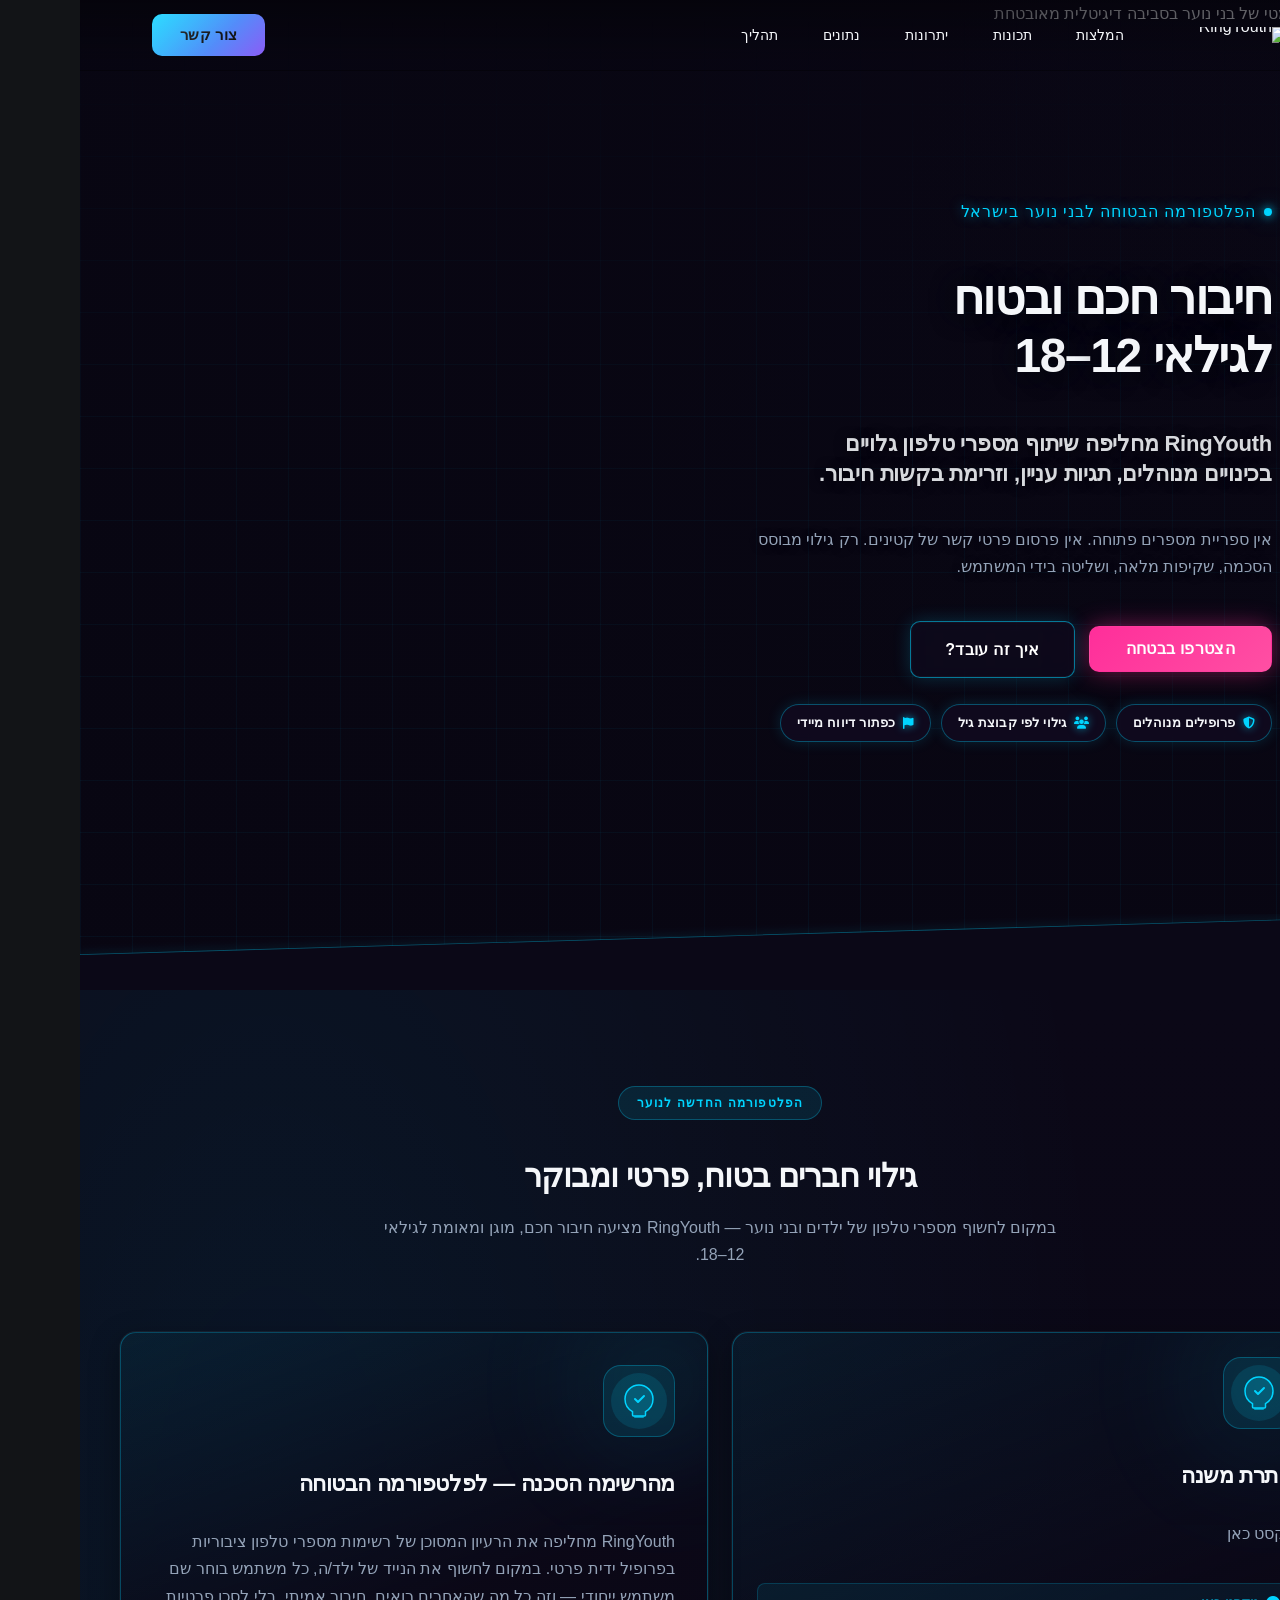
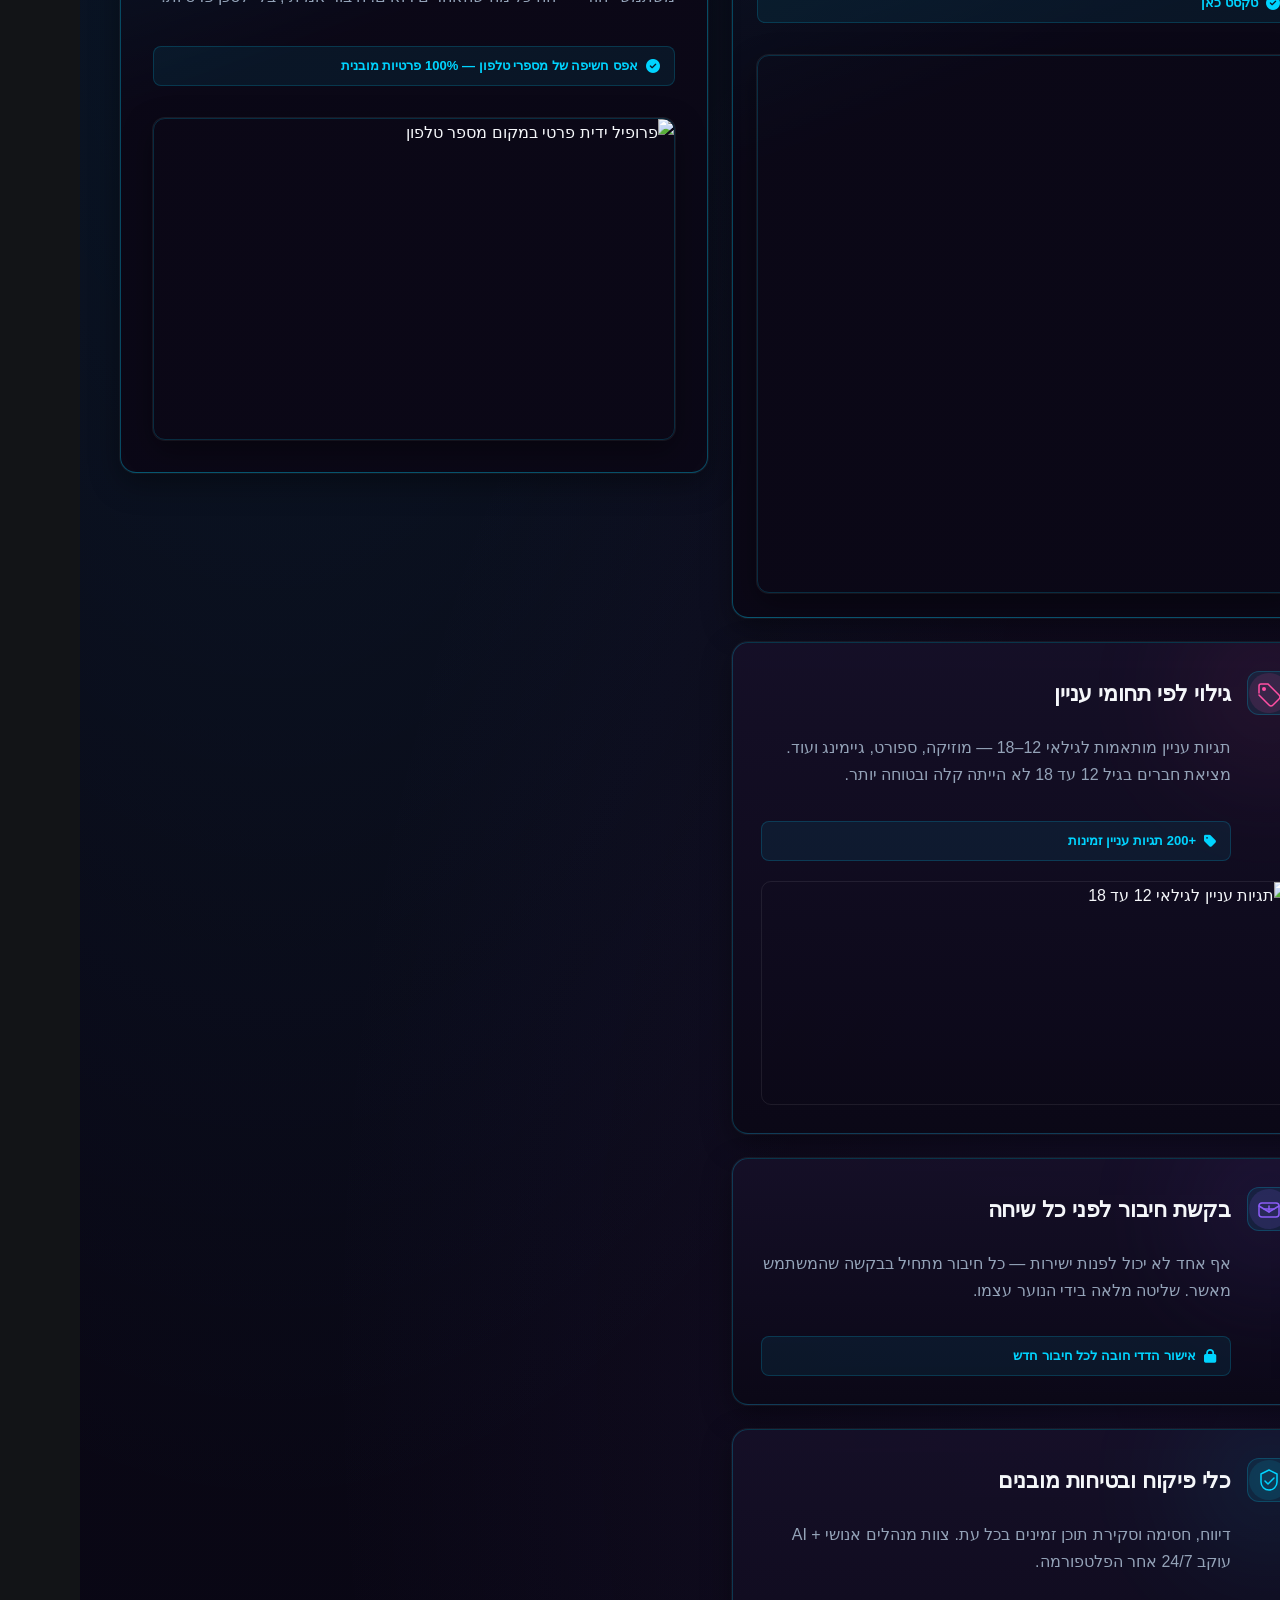
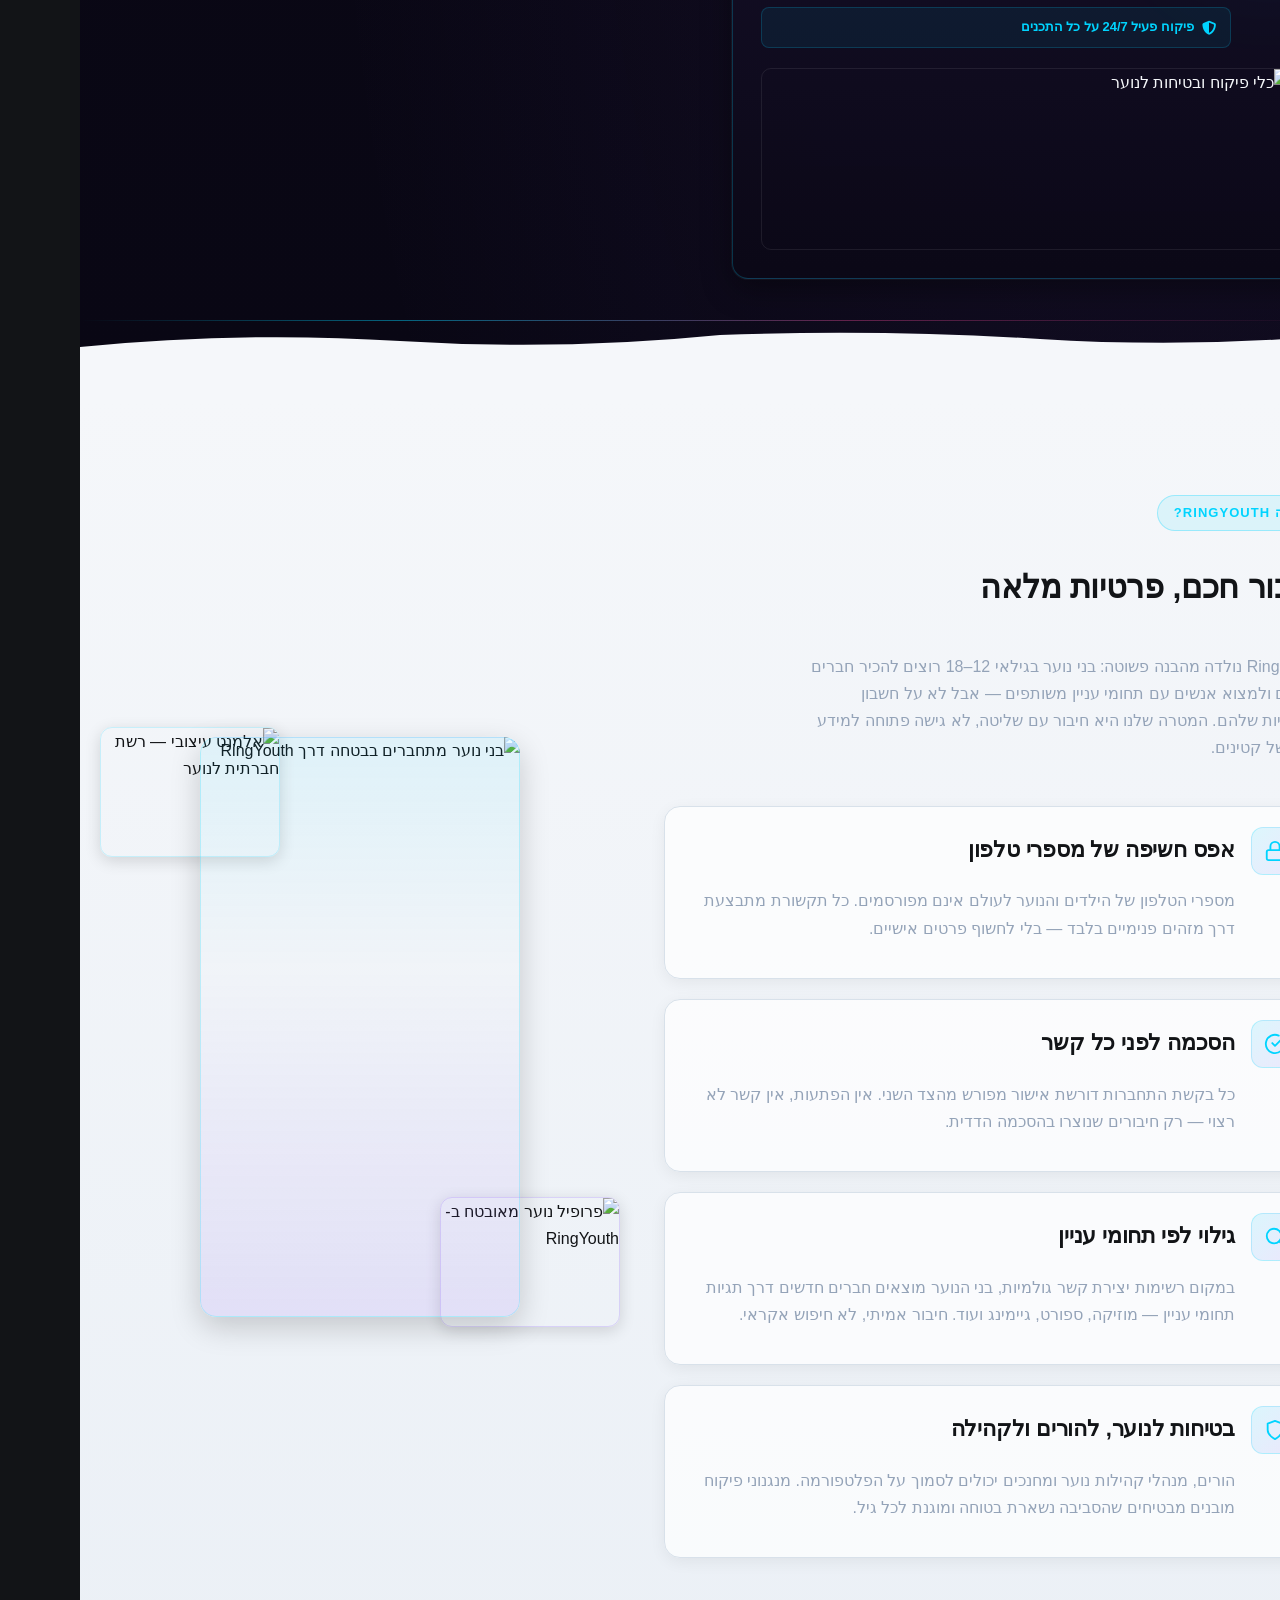
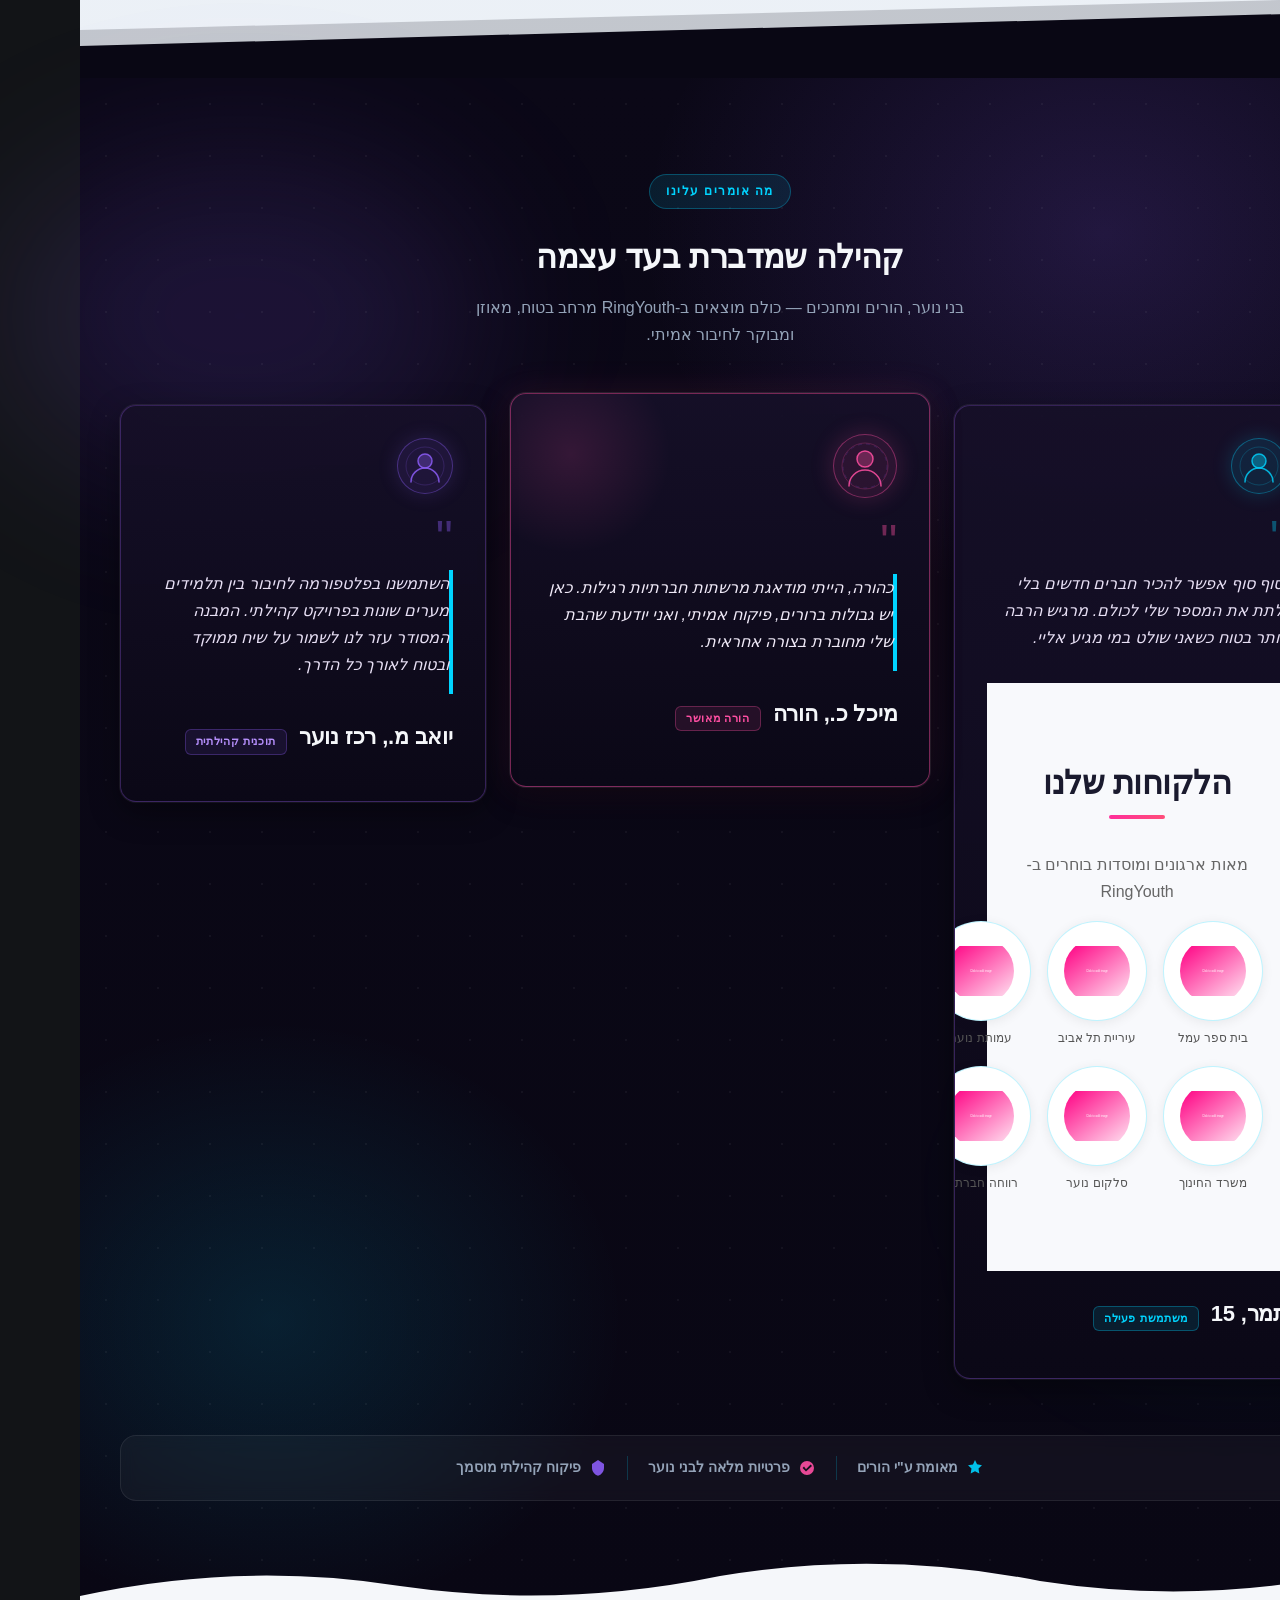
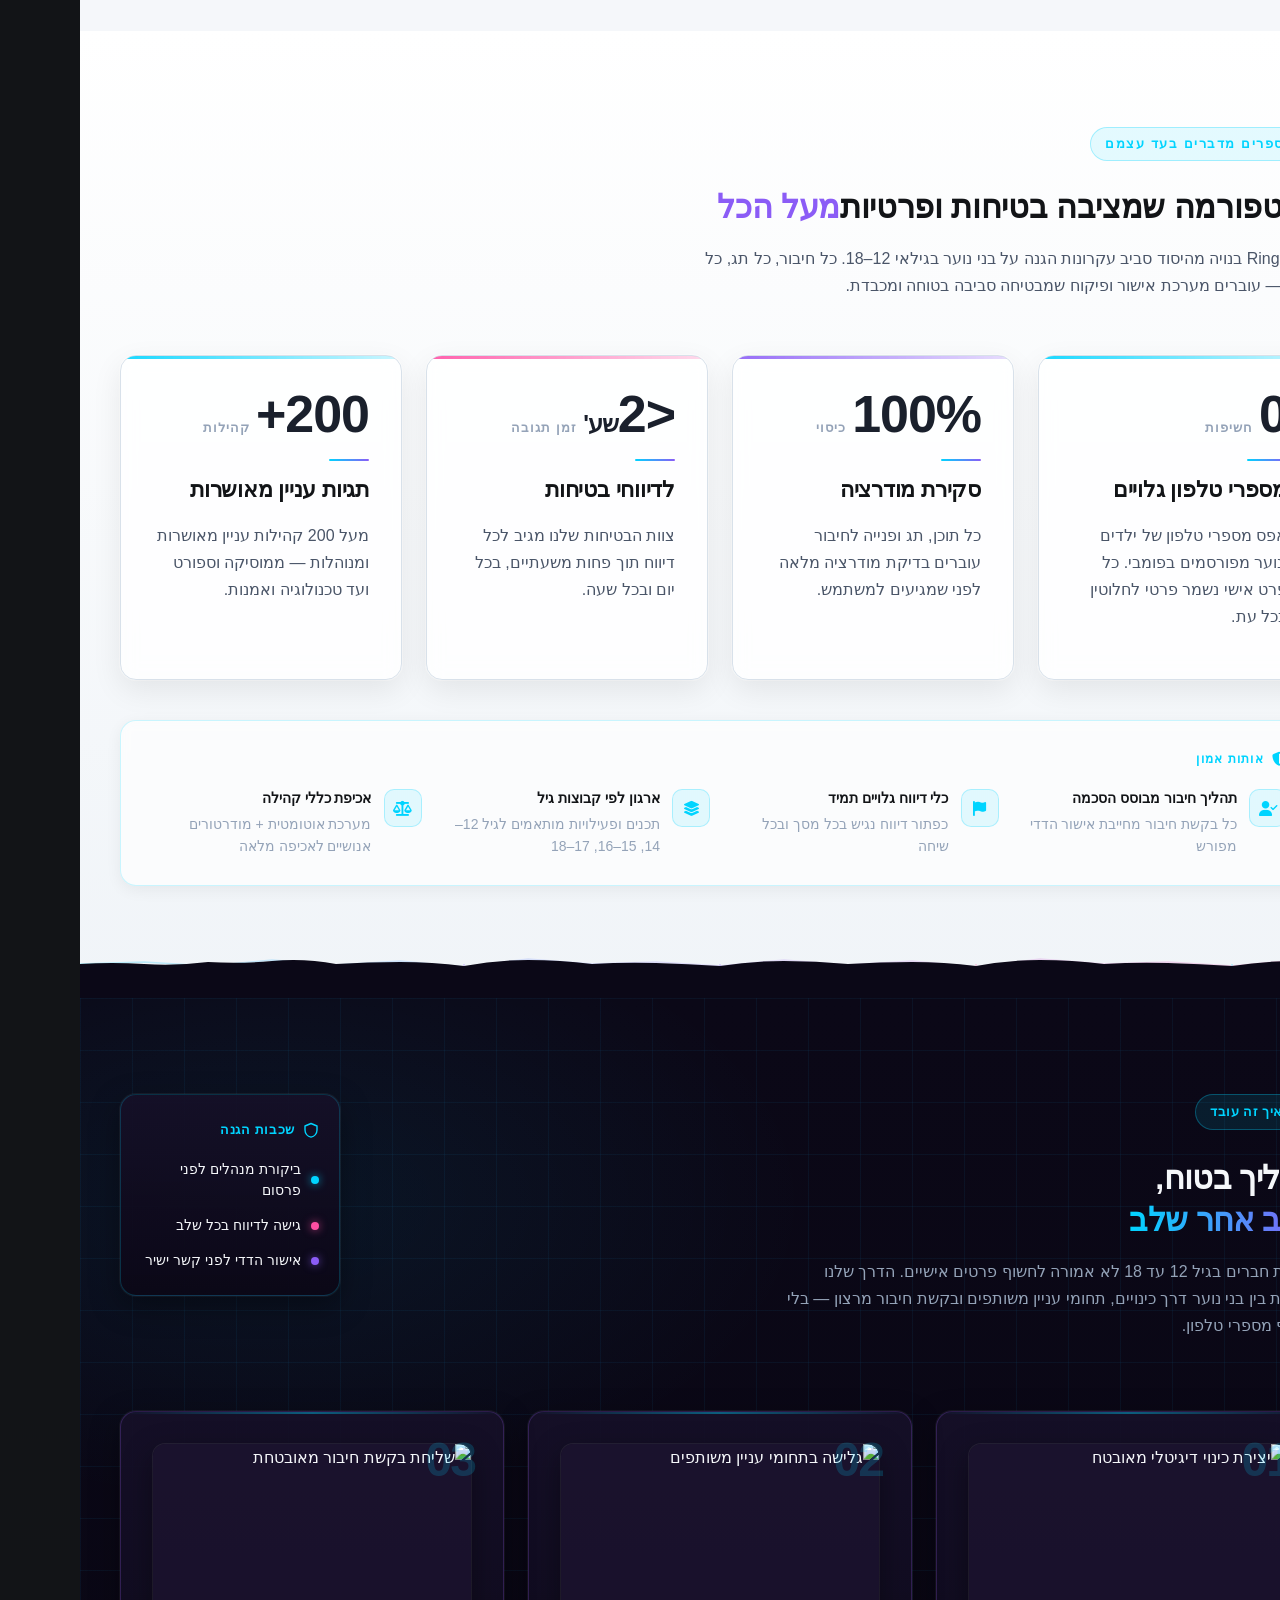
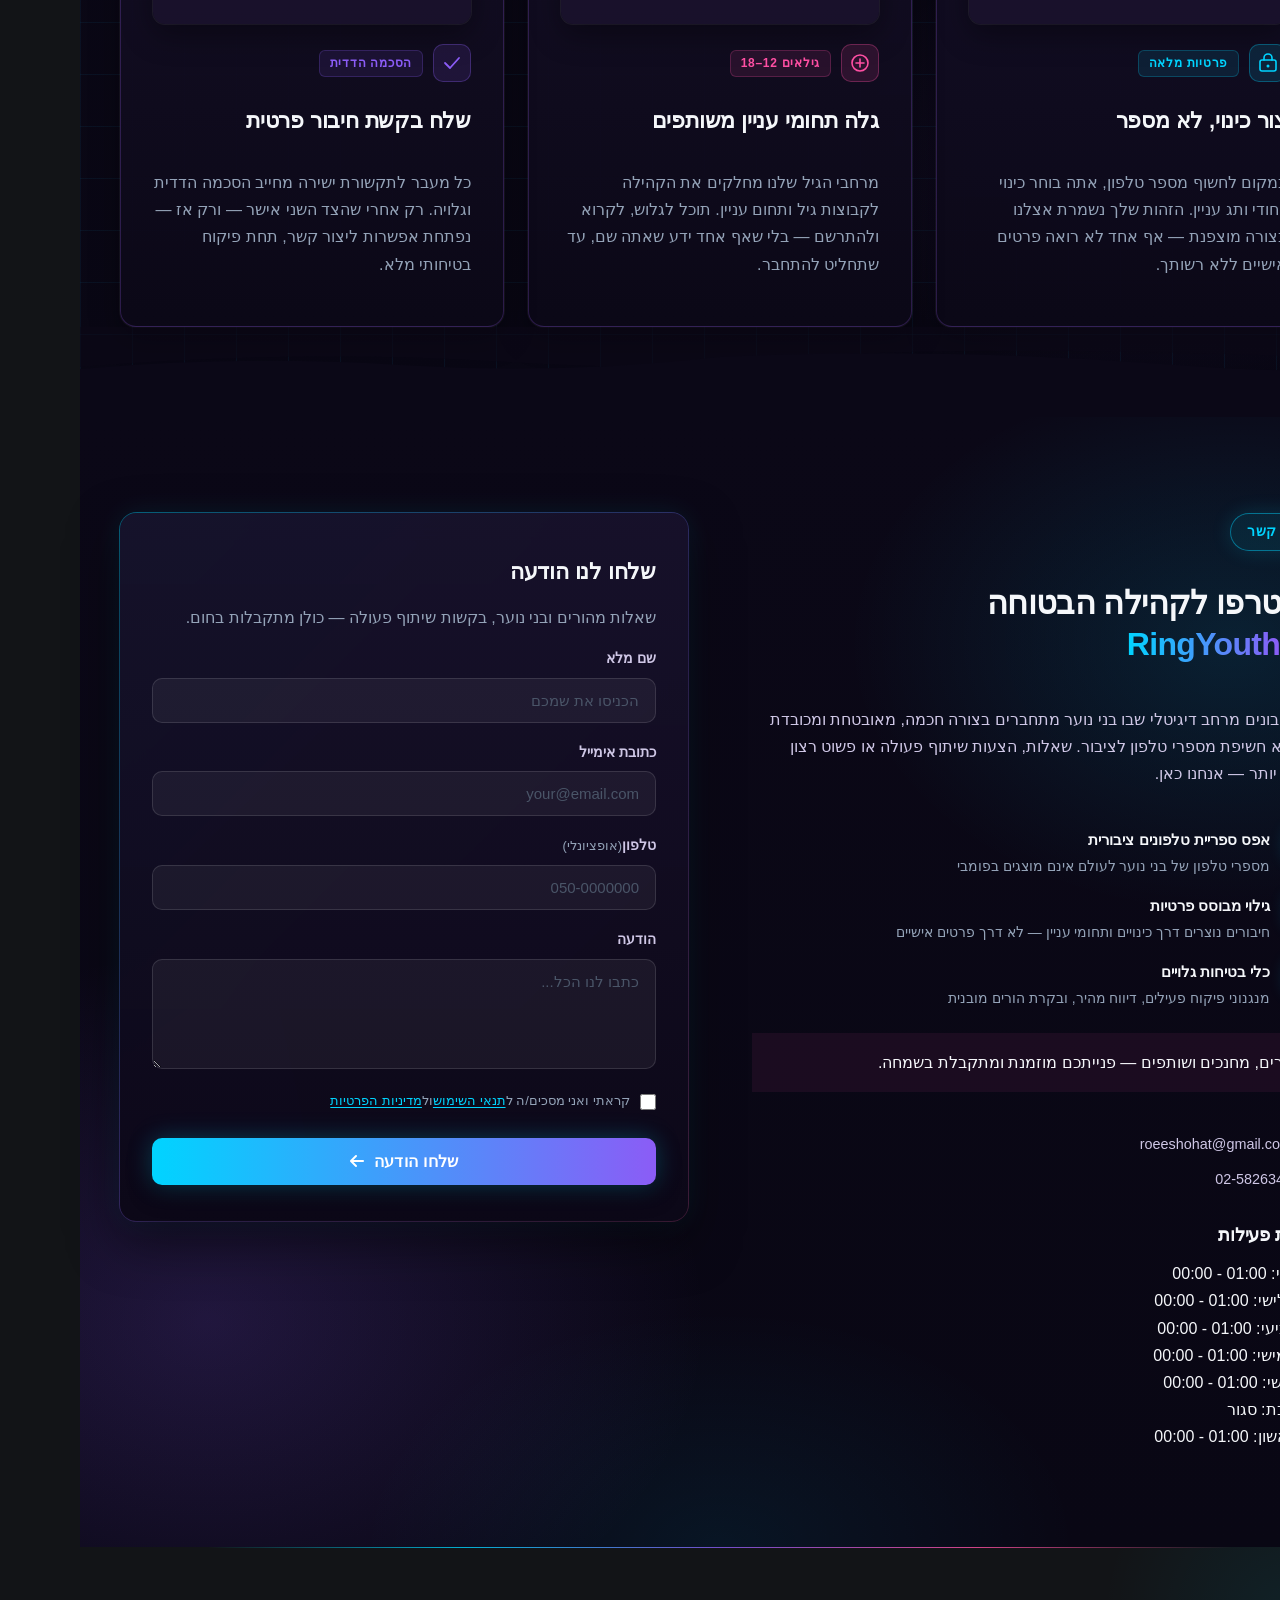
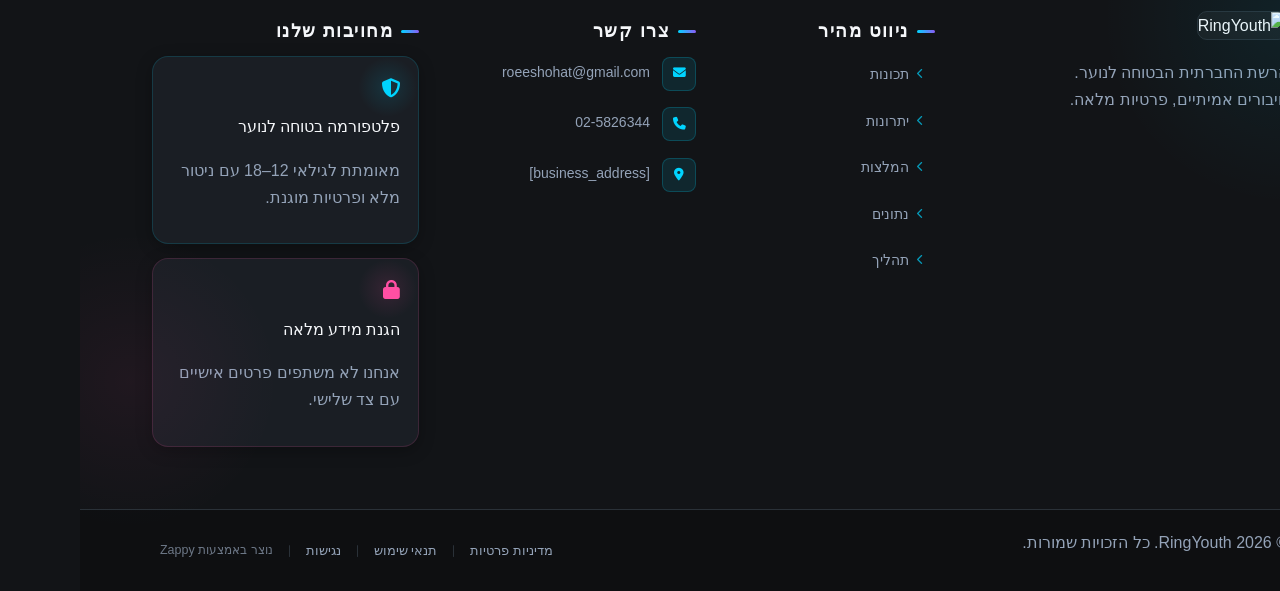
==== commit f2ef916d: "Background sync: Progressive GitHub Sync" ====
--- a/public/index.html
+++ b/public/index.html
@@ -1 +1 @@
-<!doctype html><html dir="rtl" lang="he"><head><meta charset="UTF-8"><meta content="width=device-width,initial-scale=1" name="viewport"><meta content="index, follow" name="robots"><title>מספרי טלפון לבני נוער — RingYouth</title><meta content="A website intended to list or share phone numbers of children and teenagers aged 12-18. This type of service raises serious privacy and safety concerns regardin" name="description"><meta content="מספרי טלפון לבני נוער, מדריך טלפון לילדים ונוער ישראל, איך למצוא מספר טלפון של נוער, מציאת חברים בגיל 12 עד 18" name="keywords"><link href="/assets/favicon.ico" rel="icon" type="image/x-icon"><link href="/assets/favicon-16x16.png" rel="icon" type="image/png" sizes="16x16"><link href="/assets/favicon-32x32.png" rel="icon" type="image/png" sizes="32x32"><link href="/assets/favicon-48x48.png" rel="icon" type="image/png" sizes="48x48"><link href="/assets/favicon-192x192.png" rel="icon" type="image/png" sizes="192x192"><link href="/assets/favicon-512x512.png" rel="icon" type="image/png" sizes="512x512"><link href="/assets/apple-touch-icon.png" rel="apple-touch-icon"><script>!function(){"use strict";var t="dc1cea3d-219b-4611-b64d-7ca9a8ba3a64",e="https://api.zappy5.com/api/analytics/track",a=18e5,n=2592e6,o=!0,i=!0,r=!0;var s=function(){var e="zappy_visitor_"+t,a=null;try{if(a=localStorage.getItem(e)){var o=JSON.parse(a),i=Date.now();if(i-o.created<n)return o.lastSeen=i,localStorage.setItem(e,JSON.stringify(o)),o.id}}catch(t){console.warn("Zappy Analytics: LocalStorage not available")}var r="zv_"+Date.now()+"_"+Math.random().toString(36).substr(2,9);try{localStorage.setItem(e,JSON.stringify({id:r,created:Date.now(),lastSeen:Date.now()}))}catch(t){}return r}(),c=function(){var e="zappy_session_"+t,n=null;try{if(n=sessionStorage.getItem(e)){var o=JSON.parse(n),i=Date.now();if(i-o.timestamp<a)return o.timestamp=i,sessionStorage.setItem(e,JSON.stringify(o)),o.id}}catch(t){console.warn("Zappy Analytics: SessionStorage not available")}var r="zs_"+Date.now()+"_"+Math.random().toString(36).substr(2,9);try{sessionStorage.setItem(e,JSON.stringify({id:r,timestamp:Date.now()}))}catch(t){}return r}();function l(a,n){n=n||{};var o={website_id:t,event_type:a,page_path:window.location.pathname,referrer:document.referrer||"direct",visitor_id:s,session_id:c,metadata:n};if(navigator.sendBeacon){var i=new Blob([JSON.stringify(o)],{type:"application/json"});navigator.sendBeacon(e,i)}else fetch(e,{method:"POST",headers:{"Content-Type":"application/json"},body:JSON.stringify(o),keepalive:!0}).catch(function(t){console.warn("Zappy Analytics: Failed to track event",t)})}o&&l("pageview",{title:document.title,url:window.location.href}),i&&document.addEventListener("click",function(t){var e=t.target;if("BUTTON"===e.tagName||e.closest("button")){var a="BUTTON"===e.tagName?e:e.closest("button");l("click",{element:"button",text:a.textContent.trim().substring(0,100),id:a.id||null,class:a.className||null})}else if("A"===e.tagName||e.closest("a")){var n="A"===e.tagName?e:e.closest("a");l("navigation",{element:"link",text:n.textContent.trim().substring(0,100),href:n.href,external:n.hostname!==window.location.hostname})}},!0),r&&document.addEventListener("submit",function(t){var e=t.target;l("form_submit",{form_id:e.id||null,form_name:e.name||null,form_action:e.action||null,form_method:e.method||"GET"})},!0);var d=Date.now();window.addEventListener("beforeunload",function(){l("page_unload",{time_on_page:Math.floor((Date.now()-d)/1e3),page_path:window.location.pathname})}),window.zappyAnalytics={track:l,getVisitorId:function(){return s},getSessionId:function(){return c}}}()</script><meta content="מספרי טלפון לבני נוער — RingYouth" property="og:title"><meta content="A website intended to list or share phone numbers of children and teenagers aged 12-18. This type of service raises serious privacy and safety concerns regardin" property="og:description"><meta content="summary_large_image" name="twitter:card"><meta content="מספרי טלפון לבני נוער — RingYouth" name="twitter:title"><meta content="A website intended to list or share phone numbers of children and teenagers aged 12-18. This type of service raises serious privacy and safety concerns regardin" name="twitter:description"><meta content="website" property="og:type"><meta content="he_IL" property="og:locale"><link href="https://cdnjs.cloudflare.com/ajax/libs/font-awesome/6.4.0/css/all.min.css" rel="stylesheet"><link href="/assets/favicon.ico" rel="icon" type="image/x-icon"><link href="/assets/favicon-16x16.png" rel="icon" type="image/png" sizes="16x16"><link href="/assets/favicon-32x32.png" rel="icon" type="image/png" sizes="32x32"><link href="/assets/favicon-48x48.png" rel="icon" type="image/png" sizes="48x48"><link href="/assets/favicon-192x192.png" rel="icon" type="image/png" sizes="192x192"><link href="/assets/favicon-512x512.png" rel="icon" type="image/png" sizes="512x512"><link href="/assets/apple-touch-icon.png" rel="apple-touch-icon"><link href="https://cdn.jsdelivr.net/npm/vanilla-cookieconsent@3/dist/cookieconsent.css" rel="stylesheet"><script src="https://cdn.jsdelivr.net/npm/vanilla-cookieconsent@3/dist/cookieconsent.umd.js"></script><script src="https://cdn.jsdelivr.net/gh/mickidum/acc_toolbar/acctoolbar/acctoolbar.min.js"></script><link href="/styles.css" rel="stylesheet"><style id="zappy-dropdown-submenu-styles">#navMenu li:has(.sub-menu),.nav-menu li:has(.sub-menu),.navbar li:has(.sub-menu),nav li:has(.sub-menu){position:relative}#navMenu .sub-menu,.nav-menu .sub-menu,.navbar .sub-menu,nav .sub-menu{display:block!important;position:absolute!important;top:100%;left:0;min-width:220px;background:#fff;border-radius:8px;box-shadow:0 8px 25px rgba(0,0,0,.15);padding:8px 0;opacity:0;visibility:hidden;transform:translateY(10px);transition:all .3s ease;z-index:1000;list-style:none;pointer-events:none}#navMenu li:hover>.sub-menu,.nav-menu li:hover>.sub-menu,.navbar li:hover>.sub-menu,nav li:hover>.sub-menu{opacity:1!important;visibility:visible!important;transform:translateY(0)!important;pointer-events:auto!important}.sub-menu li{list-style:none;margin:0;padding:0}.sub-menu a{display:block!important;padding:10px 16px!important;color:var(--text-dark,#333)!important;font-weight:500;text-decoration:none;white-space:nowrap;transition:background-color .2s}.sub-menu .zappy-nav-child>a{padding-left:28px!important;font-size:.9em!important;opacity:.85!important}[dir=rtl] .sub-menu .zappy-nav-child>a,html[lang=ar] .sub-menu .zappy-nav-child>a,html[lang=he] .sub-menu .zappy-nav-child>a{padding-left:10px!important;padding-right:28px!important}.sub-menu .zappy-nav-parent>a{font-weight:600!important}.sub-menu a:hover{background-color:#f5f5f5}[dir=rtl] .nav-menu .sub-menu,[dir=rtl] .navbar .sub-menu,[dir=rtl] nav .sub-menu,html[lang=ar] .nav-menu .sub-menu,html[lang=ar] .navbar .sub-menu,html[lang=ar] nav .sub-menu,html[lang=he] .nav-menu .sub-menu,html[lang=he] .navbar .sub-menu,html[lang=he] nav .sub-menu{left:auto!important;right:0!important}.sub-menu:empty,.sub-menu:not(:has(li)):not(:has(> a)),.sub-menu:not(:has(li:not(.zappy-hidden-menu-item))):not(:has(> a)){display:none!important;opacity:0!important;visibility:hidden!important;pointer-events:none!important}li:has(.menu-group-title):hover>.sub-menu{opacity:1!important;visibility:visible!important;transform:translateY(0)!important;pointer-events:auto!important}#navMenu>li>.menu-group-title,.nav-menu>li>.menu-group-title{display:inline-block;padding:.5rem 1rem;cursor:default;user-select:none}@media (max-width:768px){#navMenu .sub-menu,.nav-menu .sub-menu,.navbar .sub-menu,nav .sub-menu{position:static!important;transform:none!important;box-shadow:none!important;background:0 0!important;max-height:0;overflow:hidden;opacity:0;visibility:hidden;transition:max-height .3s ease,opacity .3s ease;padding:0!important;border-radius:0!important}#navMenu .sub-menu.mobile-expanded,.nav-menu .sub-menu.mobile-expanded,.navbar .sub-menu.mobile-expanded{max-height:none!important;overflow-y:visible!important;opacity:1!important;visibility:visible!important;padding:8px 0 8px 16px!important}[dir=rtl] .sub-menu.mobile-expanded,html[lang=he] .sub-menu.mobile-expanded{padding:8px 16px 8px 0!important}#navMenu li:hover>.sub-menu,.nav-menu li:hover>.sub-menu,.navbar li:hover>.sub-menu,nav li:hover>.sub-menu{opacity:0;visibility:hidden;pointer-events:none}#navMenu li>.sub-menu.mobile-expanded,.nav-menu li>.sub-menu.mobile-expanded,.navbar li>.sub-menu.mobile-expanded,nav li>.sub-menu.mobile-expanded{opacity:1!important;visibility:visible!important;pointer-events:auto!important}#navMenu li:has(.sub-menu),.nav-menu li:has(.sub-menu),.navbar li:has(.sub-menu),nav li:has(.sub-menu){display:flex!important;flex-wrap:wrap!important;align-items:center!important;position:relative!important;min-height:44px!important}#navMenu li:has(.sub-menu)>a,.nav-menu li:has(.sub-menu)>a,.navbar li:has(.sub-menu)>a,nav li:has(.sub-menu)>a{flex:1!important;min-width:0!important}#navMenu li:has(.sub-menu)>.menu-group-title,.nav-menu li:has(.sub-menu)>.menu-group-title,.navbar li:has(.sub-menu)>.menu-group-title,nav li:has(.sub-menu)>.menu-group-title{flex:1!important;min-width:0!important;padding:0!important;line-height:inherit!important}#navMenu li:has(.sub-menu)>.sub-menu,.nav-menu li:has(.sub-menu)>.sub-menu,.navbar li:has(.sub-menu)>.sub-menu,nav li:has(.sub-menu)>.sub-menu{flex-basis:100%!important;width:100%!important}#navMenu li:has(.sub-menu)>a [class*=arrow],#navMenu li:has(.sub-menu)>a [class*=chevron],.nav-menu li:has(.sub-menu)>a .fa-angle-down,.nav-menu li:has(.sub-menu)>a .fa-chevron-down,.nav-menu li:has(.sub-menu)>a [class*=arrow],.nav-menu li:has(.sub-menu)>a [class*=chevron],nav li:has(.sub-menu)>a [class*=arrow],nav li:has(.sub-menu)>a [class*=chevron]{display:none!important;visibility:hidden!important}.mobile-submenu-toggle{display:flex!important;align-items:center!important;justify-content:center!important;width:44px!important;height:auto!important;background:0 0!important;border:none!important;cursor:pointer!important;color:var(--text-light)!important;position:static!important;flex-shrink:0!important;align-self:stretch!important;z-index:2!important;padding:0!important;margin:0!important}.mobile-submenu-toggle::after{content:''!important;width:0!important;height:0!important;border-left:6px solid transparent!important;border-right:6px solid transparent!important;border-top:7px solid currentColor!important;transition:transform .3s ease!important}.mobile-submenu-toggle.expanded::after{transform:rotate(180deg)!important}.sub-menu a{padding:10px 0!important;display:block!important;color:var(--text-light)!important;white-space:normal!important}.sub-menu .zappy-nav-child>a{padding-left:28px!important;font-size:.9em!important;opacity:.85!important}[dir=rtl] .sub-menu .zappy-nav-child>a,html[lang=ar] .sub-menu .zappy-nav-child>a,html[lang=he] .sub-menu .zappy-nav-child>a{padding-left:0!important;padding-right:28px!important}.sub-menu .zappy-nav-parent>a{font-weight:600!important}#navMenu.active,.nav-menu.active{max-width:100vw!important;overflow-x:hidden!important;box-sizing:border-box!important}.navbar .sub-menu li a,.zappy-products-dropdown .sub-menu a,nav.navbar .sub-menu li a{color:var(--text-light)!important}}@media (min-width:769px){.mobile-submenu-toggle{display:none!important}}</style><style id="mobile-lang-menu-deployed-css">@media (max-width:768px){.lang-switcher,.nav-container .lang-switcher,.nav-cta-container .lang-switcher,.nav-ecommerce-icons .lang-switcher,.nav-icons-left .lang-switcher,.navbar .lang-switcher,.navbar .nav-cta-container .lang-switcher{display:none!important}.mobile-lang-menu{width:100%;border-top:1px solid rgba(128,128,128,.2);padding:8px 0 0 0;margin-top:8px}.mobile-lang-toggle{display:flex!important;align-items:center;justify-content:space-between;width:100%;padding:12px 16px;background:0 0;border:none;cursor:pointer;font-size:15px;color:inherit;font-family:inherit}.mobile-lang-toggle::after{content:'';display:inline-block;width:8px;height:8px;border-right:2px solid currentColor;border-bottom:2px solid currentColor;transform:rotate(45deg);transition:transform .3s ease;margin-left:8px}.mobile-lang-toggle.expanded::after{transform:rotate(-135deg)}.mobile-lang-options{max-height:0;overflow:hidden;transition:max-height .3s ease}.mobile-lang-options.expanded{max-height:300px}.mobile-lang-option{display:flex!important;align-items:center;gap:10px;padding:10px 24px;text-decoration:none;color:inherit;font-size:14px;font-family:inherit}.mobile-lang-option:hover{background:rgba(128,128,128,.1)}.mobile-lang-option.active{font-weight:600;opacity:.7;pointer-events:none}.mobile-lang-option img{width:20px;height:20px;border-radius:50%}}@media (min-width:769px){.mobile-lang-menu{display:none!important}}</style><style id="zappy-widget-visibility">#mic-access-tool-box,#mic-access-tool-general-button,#mic-init-access-tool #mic-access-tool-box,#mic-init-access-tool #mic-access-tool-general-button,#mic-init-access-tool .mic-access-tool-general-button,._access-icon,._access-menu,.mic-access-tool-box,.mic-access-tool-general-button,div[id*=mic-access-tool-box]{display:none!important;visibility:hidden!important;opacity:0!important;pointer-events:none!important}</style></head><body><nav class="navbar" dir="rtl"><button class="mobile-toggle" aria-label="Menu" id="mobileToggle"><svg viewBox="0 0 24 24" fill="none" height="24" width="24" class="hamburger-icon"><path d="M3 12h18M3 6h18M3 18h18" stroke="currentColor" stroke-width="2" stroke-linecap="round"></path></svg><svg viewBox="0 0 24 24" fill="none" height="24" width="24" class="close-icon" style="display:none"><path d="M18 6L6 18M6 6l12 12" stroke="currentColor" stroke-width="2" stroke-linecap="round"></path></svg></button><button class="phone-header-btn" aria-label="Call" data-phone="025826344"><svg viewBox="0 0 24 24" fill="currentColor" height="20" width="20"><path d="M22 16.92v3a2 2 0 0 1-2.18 2 19.79 19.79 0 0 1-8.63-3.07 19.5 19.5 0 0 1-6-6 19.79 19.79 0 0 1-3.07-8.67A2 2 0 0 1 4.11 2h3a2 2 0 0 1 2 1.72 12.84 12.84 0 0 0 .7 2.81 2 2 0 0 1-.45 2.11L8.09 9.91a16 16 0 0 0 6 6l1.27-1.27a2 2 0 0 1 2.11-.45 12.84 12.84 0 0 0 2.81.7A2 2 0 0 1 22 16.92z"></path></svg></button><div class="nav-container"><div class="nav-right-group"><div class="nav-brand"><a href="/" class="logo-link"><img alt="RingYouth" src="/assets/business-logo.webp" class="logo"></a></div><ul class="nav-menu" id="navMenu"><li><a href="#features">תכונות</a></li><li><a href="#benefits">יתרונות</a></li><li><a href="#testimonials">המלצות</a></li><li><a href="#stats">נתונים</a></li><li><a href="#process">תהליך</a></li></ul></div><div class="nav-cta-container"><a href="#contact" class="nav-cta-btn">צור קשר</a></div></div></nav><script>window.addEventListener("load",function(){const e=document.querySelector(".navbar, nav, header");if(!e)return void console.log("[Navbar] Navbar element not found");let t=document.getElementById("mobileToggle")||document.querySelector(".mobile-toggle")||document.querySelector(".hamburger")||document.querySelector(".hamburger-menu")||document.querySelector(".menu-toggle")||document.querySelector(".burger-menu")||document.querySelector('[aria-label="Menu"]')||document.querySelector('[aria-label="תפריט"]');const o=document.querySelector(".phone-header-btn"),n=window.getComputedStyle(e);let r=n.backgroundColor;if(console.log("[Navbar] Initial navbar background:",r),"transparent"===r||"rgba(0, 0, 0, 0)"===r||r.startsWith("rgba")&&r.includes(", 0)")){const e=n.backgroundImage;if(e&&"none"!==e)console.log("[Navbar] Navbar has background image/gradient, using dark text"),r="rgb(240, 240, 240)";else{const e=window.getComputedStyle(document.body).backgroundColor;console.log("[Navbar] Navbar transparent, using body background:",e),r=e}}const i=r.match(/\d+/g);if(i&&i.length>=3){const e=(.299*parseInt(i[0])+.587*parseInt(i[1])+.114*parseInt(i[2]))/255;console.log("[Navbar] Mobile button colors preserved from Claude CSS (luminance:",e.toFixed(2)+")");const n=document.createElement("style");n.id="zappy-mobile-nav-fix";document.documentElement.lang;document.documentElement.dir,n.textContent='\n        /* Hide mobile buttons on desktop, show only on mobile */\n        @media (min-width: 769px) {\n          .mobile-toggle,\n          .phone-header-btn {\n            display: none !important;\n          }\n        }\n        \n        /* Show and position mobile buttons correctly on mobile */\n        @media (max-width: 768px) {\n          .mobile-toggle,\n          .phone-header-btn {\n            position: absolute !important;\n            top: 50% !important;\n            transform: translateY(-50%) !important;\n            z-index: 1001 !important;\n            display: flex !important;\n            align-items: center !important;\n            justify-content: center !important;\n            width: 36px !important;\n            height: 36px !important;\n            border-radius: 50% !important;\n            border: none !important;\n            cursor: pointer !important;\n            padding: 6px !important;\n            background: none !important;\n            color: var(--nav-text, var(--text-light)) !important;\n          }\n          \n          /* LTR positioning (default): hamburger LEFT, phone RIGHT */\n          html:not([dir="rtl"]):not([lang="he"]):not([lang="ar"]) .mobile-toggle,\n          html[dir="ltr"] .mobile-toggle {\n            left: 12px !important;\n            right: auto !important;\n          }\n          html:not([dir="rtl"]):not([lang="he"]):not([lang="ar"]) .phone-header-btn,\n          html[dir="ltr"] .phone-header-btn {\n            right: 12px !important;\n            left: auto !important;\n          }\n          \n          /* RTL positioning: hamburger RIGHT, phone LEFT */\n          html[dir="rtl"] .mobile-toggle,\n          html[lang="he"] .mobile-toggle,\n          html[lang="ar"] .mobile-toggle {\n            right: 12px !important;\n            left: auto !important;\n          }\n          html[dir="rtl"] .phone-header-btn,\n          html[lang="he"] .phone-header-btn,\n          html[lang="ar"] .phone-header-btn {\n            left: 12px !important;\n            right: auto !important;\n          }\n          \n          /* CRITICAL: Ensure nav-container has min-height on mobile */\n          /* All children are positioned absolutely/fixed on mobile, so height:auto collapses to 0 */\n          .nav-container {\n            min-height: 70px !important;\n            position: relative !important;\n          }\n          \n          /* Ensure SVG icons are properly sized and inherit color */\n          .mobile-toggle svg,\n          .phone-header-btn svg {\n            width: 24px !important;\n            height: 24px !important;\n            /* Don\'t force display - let JavaScript control hamburger/close toggle */\n          }\n          \n          /* Reset nav-cta-container on mobile - remove desktop box-shadow/padding */\n          /* that creates a visible ghost box when CTA button is hidden */\n          .nav-cta-container {\n            box-shadow: none !important;\n            padding: 0 !important;\n          }\n          \n          /* Hide nav-cta-container entirely on mobile when there\'s no lang-switcher */\n          /* (only the CTA button is inside, and it\'s hidden on mobile) */\n          .nav-cta-container:not(:has(.lang-switcher)) {\n            display: none !important;\n          }\n          \n          /* CRITICAL: Prevent hero image fade gradient from bleeding over headline text */\n          /* The .image-fade-gradient has bottom: -30px (extends below parent) */\n          /* On mobile stacked layout, this overlaps the h1 text below the image */\n          .hero-image-column {\n            overflow: hidden !important;\n          }\n          .image-fade-gradient {\n            bottom: 0 !important;\n          }\n          \n          /* Hide desktop language switcher on mobile - hamburger menu handles it */\n          /* High specificity to override stored CSS */\n          .lang-switcher,\n          .nav-cta-container .lang-switcher,\n          .nav-container .lang-switcher,\n          .navbar .lang-switcher,\n          .navbar .nav-cta-container .lang-switcher {\n            display: none !important;\n          }\n        }\n      ';const r=document.getElementById("zappy-mobile-nav-fix");r&&r.remove(),document.head.appendChild(n),console.log("[Navbar] Critical CSS injected for mobile nav positioning");const l=window.innerWidth<=768;if(t){const e=t.querySelector(".hamburger-icon"),o=t.querySelector(".close-icon");e&&(e.style.setProperty("width","24px","important"),e.style.setProperty("height","24px","important"),e.style.setProperty("display","block","important")),o&&(o.style.setProperty("width","24px","important"),o.style.setProperty("height","24px","important"),o.style.setProperty("display","none","important")),l?(t.style.setProperty("position","absolute","important"),t.style.setProperty("top","50%","important"),t.style.setProperty("transform","translateY(-50%)","important"),t.style.setProperty("z-index","1001","important"),t.style.removeProperty("left"),t.style.removeProperty("right"),console.log("[Navbar] Mobile toggle positioning applied (mobile viewport)")):(t.style.removeProperty("position"),t.style.removeProperty("top"),t.style.removeProperty("transform"),t.style.removeProperty("z-index"),t.style.removeProperty("left"),t.style.removeProperty("right"),console.log("[Navbar] Desktop viewport - cleared mobile toggle inline positioning"))}if(o){const e=o.querySelector("svg");e&&(e.style.width="24px",e.style.height="24px",e.setAttribute("width","24"),e.setAttribute("height","24")),l?(o.style.setProperty("position","absolute","important"),o.style.setProperty("top","50%","important"),o.style.setProperty("transform","translateY(-50%)","important"),o.style.setProperty("z-index","1001","important"),o.style.removeProperty("left"),o.style.removeProperty("right"),console.log("[Navbar] Phone button positioning applied (mobile viewport)")):(o.style.removeProperty("position"),o.style.removeProperty("top"),o.style.removeProperty("transform"),o.style.removeProperty("z-index"),o.style.removeProperty("left"),o.style.removeProperty("right"),console.log("[Navbar] Desktop viewport - cleared phone button inline positioning"))}}else console.log("[Navbar] Could not parse background color:",r);t=document.getElementById("mobileToggle")||document.querySelector(".mobile-toggle")||document.querySelector(".hamburger")||document.querySelector(".hamburger-menu")||document.querySelector(".menu-toggle")||document.querySelector(".burger-menu")||document.querySelector('[aria-label="Menu"]')||document.querySelector('[aria-label="תפריט"]');const l=document.getElementById("navMenu")||document.querySelector(".nav-menu")||document.querySelector(".nav-links")||document.querySelector("nav ul:not(.submenu)");if(!t||!l)return void console.log("[Navbar] Mobile toggle or menu not found:",{toggle:!!t,menu:!!l});l.id||(l.id="navMenu"),console.log("[Navbar] Initializing mobile menu...");const a=t.cloneNode(!0);t.parentNode.replaceChild(a,t),a.addEventListener("click",function(e){e.preventDefault(),e.stopPropagation();const t=this.querySelector(".hamburger-icon"),o=this.querySelector(".close-icon");l.classList.contains("active")?(l.classList.remove("active"),t&&t.style.setProperty("display","block","important"),o&&o.style.setProperty("display","none","important"),document.body.style.overflow="",console.log("[Navbar] Menu closed")):(l.classList.add("active"),t&&t.style.setProperty("display","none","important"),o&&o.style.setProperty("display","block","important"),document.body.style.overflow="hidden",console.log("[Navbar] Menu opened"))}),l.querySelectorAll("a").forEach(function(e){e.addEventListener("click",function(){if("#"===this.getAttribute("href"))return;const e=a.querySelector(".hamburger-icon"),t=a.querySelector(".close-icon");l.classList.remove("active"),e&&e.style.setProperty("display","block","important"),t&&t.style.setProperty("display","none","important"),document.body.style.overflow="",console.log("[Navbar] Menu closed (link clicked)")})});var s=l.querySelectorAll(".dropdown-toggle");s.forEach(function(e){e.addEventListener("click",function(e){e.preventDefault(),e.stopPropagation();var t=this.closest(".nav-dropdown");t&&(t.parentNode.querySelectorAll(".nav-dropdown.open").forEach(function(e){e!==t&&e.classList.remove("open")}),t.classList.toggle("open"),console.log("[Navbar] Dropdown toggled:",t.classList.contains("open")?"open":"closed"))})}),document.addEventListener("click",function(e){e.target.closest(".nav-dropdown")||document.querySelectorAll(".nav-dropdown.open").forEach(function(e){e.classList.remove("open")})}),console.log("[Navbar] Dropdown handlers initialized for "+s.length+" dropdowns"),o&&o.addEventListener("click",function(){const e=document.querySelectorAll('a[href^="tel:"]'),t=e.length>0?e[0].getAttribute("href").replace("tel:",""):"02-5826344";window.location.href="tel:"+t,console.log("[Navbar] Phone button clicked")}),console.log("[Navbar] Mobile menu initialized successfully");const p=function(){const e=document.querySelector(".whatsapp-float");e&&(window.innerWidth>=769?(e.style.setProperty("display","none","important"),e.style.setProperty("visibility","hidden","important"),e.style.setProperty("opacity","0","important"),e.style.setProperty("pointer-events","none","important"),console.log("[WhatsApp] Button hidden on desktop")):(e.style.removeProperty("display"),e.style.removeProperty("visibility"),e.style.removeProperty("opacity"),e.style.removeProperty("pointer-events"),console.log("[WhatsApp] Button visible on mobile")))};let c;p(),window.addEventListener("resize",function(){clearTimeout(c),c=setTimeout(p,100)})})</script><main><section class="index-hero-section" data-layout-spec="בית-hero" dir="rtl" id="index-hero-section" data-hero-type="fullscreen-scrim"><div class="index-hero-bg-wrapper"><img alt="רקע קינמטי של בני נוער בסביבה דיגיטלית מאובטחת" src="/assets/site-index-hero-image-1.webp" data-context="Cinematic dark-tech hero background for a youth social network app. Abstract silhouettes of teenagers aged 12-18 are embedded in a deep graphite near-black atmosphere. Electric cyan (#00D4FF) and hot pink (#FF4FA3) neon glow accents radiate from behind the silhouettes. Subtle neon grid lines run across the background. Blurred gradient atmosphere with purple-to-dark transitions. Premium, safe, futuristic mood. No faces visible — only stylized glowing outlines and shapes. 16:9 cinematic wide format." data-placeholder="index-hero-image-1" class="index-hero-bg-img" height="810" width="1440" data-element-id="img-1776771269676-9l0ye47l0" data-element-type="image" data-hero-background="true" data-hero-bg="true"></div><div class="index-hero-scrim" aria-hidden="true"></div><div class="index-hero-grid-overlay" aria-hidden="true"></div><div class="index-hero-content-wrapper"><div class="index-hero-content"><p class="index-hero-trust-line"><span class="index-hero-trust-dot" aria-hidden="true"></span>הפלטפורמה הבטוחה לבני נוער בישראל</p><h1 class="index-hero-h1">חיבור חכם ובטוח<br>לגילאי 12–18</h1><h3 class="index-hero-h3">RingYouth מחליפה שיתוף מספרי טלפון גלויים<br class="index-hero-br-desktop">בכינויים מנוהלים, תגיות עניין, וזרימת בקשות חיבור.</h3><p class="index-hero-body">אין ספריית מספרים פתוחה. אין פרסום פרטי קשר של קטינים. רק גילוי מבוסס הסכמה, שקיפות מלאה, ושליטה בידי המשתמש.</p><div class="index-hero-cta-row"><a href="/join" class="btn-primary btn index-hero-btn-primary" style="outline:currentcolor;border-color:transparent !important;color:rgb(255, 255, 255) !important;background-color:transparent !important;background-image:linear-gradient(135deg, rgb(255, 46, 154), rgb(255, 79, 163)) !important" data-element-id="btn-1776771269667-tnbo8p6rb" data-element-type="button" data-native-element="true">הצטרפו בבטחה</a><a href="/how-it-works" class="index-hero-btn-secondary" data-element-id="btn-1776771269667-nam1kuo11" data-element-type="button" data-native-element="true">איך זה עובד?</a></div><div class="index-hero-badges-row"><span class="index-hero-badge"><i class="fa-solid fa-shield-halved" aria-hidden="true" data-element-id="icon-1776771269674-3mtcgzhx6" data-element-type="icon" data-icon-type="fontawesome"></i>פרופילים מנוהלים</span><span class="index-hero-badge"><i class="fa-solid fa-users" aria-hidden="true" data-element-id="icon-1776771269674-brf0sbvgf" data-element-type="icon" data-icon-type="fontawesome"></i>גילוי לפי קבוצת גיל</span><span class="index-hero-badge"><i class="fa-solid fa-flag" aria-hidden="true"></i>כפתור דיווח מיידי</span></div></div></div><div class="index-hero-divider-wrapper"><svg viewBox="0 0 1440 90" xmlns="http://www.w3.org/2000/svg" aria-hidden="true" data-no-icon-edit="true" preserveAspectRatio="none"><defs><filter id="index-hero-glow"><feGaussianBlur result="blur" stdDeviation="4"></feGaussianBlur><feComposite in="SourceGraphic" in2="blur" operator="over"></feComposite></filter></defs><line stroke="rgba(0,212,255,0.35)" stroke-width="1.5" x1="0" x2="1440" y1="55" y2="18" filter="url(#index-hero-glow)"></line><path d="M0,90 L0,55 L1440,18 L1440,90 Z" fill="#0B0817"></path></svg></div></section><section class="index-features-section" data-layout-spec="בית-features" dir="rtl" id="index-features-section"><div class="index-features-container"><div class="index-features-intro"><p class="zappy-editable"><span class="index-features-eyebrow">הפלטפורמה החדשה לנוער</span></p><h2 class="index-features-heading">גילוי חברים בטוח, פרטי ומבוקר</h2><p class="index-features-subtext">במקום לחשוף מספרי טלפון של ילדים ובני נוער — RingYouth מציעה חיבור חכם, מוגן ומאומת לגילאי 12–18.</p></div><div class="index-features-grid"><article class="index-feature-card index-feature-card--hero zappy-grid-item-no-stretch" data-grid-item-index="0" style="background-color:rgba(0, 0, 0, 0) !important;padding:24px !important;box-sizing:border-box"><div class="index-feature-card-glow index-feature-card-glow--cyan"></div><div class="index-feature-card-inner"><div class="index-feature-icon-wrap index-feature-icon-wrap--large"><svg viewBox="0 0 56 56" fill="none" height="56" width="56" data-element-type="icon" data-icon-type="svg" xmlns="http://www.w3.org/2000/svg" aria-hidden="true" data-element-id="icon-1776769222519-6pfq4q6vm"><circle cx="28" cy="28" r="28" fill="rgba(0,212,255,0.12)"></circle><path d="M28 12C20.268 12 14 18.268 14 26C14 31.418 17.02 36.12 21.5 38.64V42C21.5 42.552 21.948 43 22.5 43H33.5C34.052 43 34.5 42.552 34.5 42V38.64C38.98 36.12 42 31.418 42 26C42 18.268 35.732 12 28 12Z" fill="rgba(0,212,255,0.18)" stroke="#00D4FF" stroke-width="1.5"></path><path d="M24 26L27 29L33 23" stroke="#00D4FF" stroke-width="2" stroke-linecap="round" stroke-linejoin="round"></path><rect height="2" rx="1" width="10" x="23" y="43" fill="#00D4FF" opacity="0.6"></rect></svg></div><div class="index-feature-content"><h3 class="index-feature-title" style="cursor:text">כותרת משנה</h3><p class="index-feature-desc" style="cursor:text">טקסט כאן</p><div class="index-feature-proof" style="cursor:text"><i class="fa-solid fa-circle-check" aria-hidden="true" data-element-id="icon-1776769157556-h54bzhea5-add-1776769222518-4ijb78" data-element-type="icon" data-icon-type="fontawesome" style="pointer-events:auto;cursor:pointer"></i><span style="cursor:text">טקסט כאן</span></div></div><div class="index-feature-image-wrap"><img alt="Image placeholder" src="[data-uri]" data-context="A sleek dark-themed mobile app interface showing a youth profile with a username handle instead of a phone number, glowing cyan accents, privacy shield icons, for a youth social discovery platform ages 12-18" data-placeholder="image-placeholder" height="320" width="520" data-element-id="new-grid-img-1776769222520-0-unm5my723" data-element-type="image" data-ai-slot="grid-item-image" data-zappy-base64-stripped="true" id="new-grid-img-1776769222520-0-unm5my723" style="cursor:pointer"></div></div></article><article class="index-feature-card index-feature-card--hero zappy-grid-item-no-stretch" data-grid-item-index="1"><div class="index-feature-card-glow index-feature-card-glow--cyan"></div><div class="index-feature-card-inner"><div class="index-feature-icon-wrap index-feature-icon-wrap--large"><svg viewBox="0 0 56 56" fill="none" height="56" width="56" data-element-type="icon" data-icon-type="svg" xmlns="http://www.w3.org/2000/svg" aria-hidden="true"><circle cx="28" cy="28" r="28" fill="rgba(0,212,255,0.12)"></circle><path d="M28 12C20.268 12 14 18.268 14 26C14 31.418 17.02 36.12 21.5 38.64V42C21.5 42.552 21.948 43 22.5 43H33.5C34.052 43 34.5 42.552 34.5 42V38.64C38.98 36.12 42 31.418 42 26C42 18.268 35.732 12 28 12Z" fill="rgba(0,212,255,0.18)" stroke="#00D4FF" stroke-width="1.5"></path><path d="M24 26L27 29L33 23" stroke="#00D4FF" stroke-width="2" stroke-linecap="round" stroke-linejoin="round"></path><rect height="2" rx="1" width="10" x="23" y="43" fill="#00D4FF" opacity="0.6"></rect></svg></div><div class="index-feature-content"><h3 class="index-feature-title">מהרשימה הסכנה — לפלטפורמה הבטוחה</h3><p class="index-feature-desc">RingYouth מחליפה את הרעיון המסוכן של רשימות מספרי טלפון ציבוריות בפרופיל ידית פרטי. במקום לחשוף את הנייד של ילד/ה, כל משתמש בוחר שם משתמש ייחודי — וזה כל מה שהאחרים רואים. חיבור אמיתי, בלי לסכן פרטיות.</p><div class="index-feature-proof"><i class="fa-solid fa-circle-check" aria-hidden="true" data-element-id="icon-1776769157556-h54bzhea5" data-element-type="icon" data-icon-type="fontawesome" style="pointer-events:auto;cursor:pointer"></i><span>אפס חשיפה של מספרי טלפון — 100% פרטיות מובנית</span></div></div><div class="index-feature-image-wrap"><img alt="פרופיל ידית פרטי במקום מספר טלפון" src="/assets/site-index-features-image-1.webp" data-context="A sleek dark-themed mobile app interface showing a youth profile with a username handle instead of a phone number, glowing cyan accents, privacy shield icons, for a youth social discovery platform ages 12-18" data-placeholder="index-features-image-1" height="320" width="520" data-element-id="img-1776769157559-oo9obg97w" data-element-type="image"></div></div></article><div class="zappy-grid-item-no-stretch index-features-stack" data-grid-item-index="2"><article class="index-feature-card index-feature-card--small"><div class="index-feature-card-glow index-feature-card-glow--pink"></div><div class="index-feature-card-row"><div class="index-feature-icon-wrap"><svg viewBox="0 0 40 40" fill="none" height="40" width="40" data-element-type="icon" data-icon-type="svg" xmlns="http://www.w3.org/2000/svg" aria-hidden="true"><circle cx="20" cy="20" r="20" fill="rgba(255,79,163,0.12)"></circle><path d="M10 20L10 13C10 11.895 10.895 11 12 11L19 11L30 22C31.105 23.105 31.105 24.895 30 26L24 32C22.895 33.105 21.105 33.105 20 32L10 22" stroke="#FF4FA3" stroke-width="1.5" stroke-linecap="round"></path><circle cx="15" cy="16" r="2" fill="#FF4FA3"></circle></svg></div><div class="index-feature-card-body"><h3 class="index-feature-title">גילוי לפי תחומי עניין</h3><p class="index-feature-desc">תגיות עניין מותאמות לגילאי 12–18 — מוזיקה, ספורט, גיימינג ועוד. מציאת חברים בגיל 12 עד 18 לא הייתה קלה ובטוחה יותר.</p><div class="index-feature-proof"><i class="fa-solid fa-tag" aria-hidden="true" data-element-id="icon-1776769157556-9zw4jin5o" data-element-type="icon" data-icon-type="fontawesome" style="pointer-events:auto;cursor:pointer"></i><span>+200 תגיות עניין זמינות</span></div></div></div><div class="index-feature-img-small"><img alt="תגיות עניין לגילאי 12 עד 18" src="/assets/site-index-features-image-2.webp" data-context="Colorful interest tag stickers floating on a dark background, showing youth hobby tags like music, gaming, sports, art in Hebrew and English, glowing neon pink and cyan, for a youth social app" data-placeholder="index-features-image-2" height="160" width="380" data-element-id="img-1776769157559-3hsrzlodw" data-element-type="image"></div></article><article class="index-feature-card index-feature-card--small"><div class="index-feature-card-glow index-feature-card-glow--violet"></div><div class="index-feature-card-row"><div class="index-feature-icon-wrap"><svg viewBox="0 0 40 40" fill="none" height="40" width="40" data-element-type="icon" data-icon-type="svg" xmlns="http://www.w3.org/2000/svg" aria-hidden="true"><circle cx="20" cy="20" r="20" fill="rgba(139,92,246,0.14)"></circle><rect height="14" rx="3" width="20" x="10" y="14" stroke="#8B5CF6" stroke-width="1.5"></rect><path d="M15 20H25M20 17V23" stroke="#8B5CF6" stroke-width="1.5" stroke-linecap="round"></path><path d="M10 17L20 23L30 17" stroke="#8B5CF6" stroke-width="1.5" stroke-linecap="round" stroke-linejoin="round"></path></svg></div><div class="index-feature-card-body"><h3 class="index-feature-title">בקשת חיבור לפני כל שיחה</h3><p class="index-feature-desc">אף אחד לא יכול לפנות ישירות — כל חיבור מתחיל בבקשה שהמשתמש מאשר. שליטה מלאה בידי הנוער עצמו.</p><div class="index-feature-proof"><i class="fa-solid fa-lock" aria-hidden="true" data-element-id="icon-1776769157557-falp47q1q" data-element-type="icon" data-icon-type="fontawesome" style="pointer-events:auto;cursor:pointer"></i><span>אישור הדדי חובה לכל חיבור חדש</span></div></div></div></article><article class="index-feature-card index-feature-card--small"><div class="index-feature-card-glow index-feature-card-glow--cyan"></div><div class="index-feature-card-row"><div class="index-feature-icon-wrap"><svg viewBox="0 0 40 40" fill="none" height="40" width="40" data-element-type="icon" data-icon-type="svg" xmlns="http://www.w3.org/2000/svg" aria-hidden="true"><circle cx="20" cy="20" r="20" fill="rgba(0,212,255,0.10)"></circle><path d="M20 10L28 14V22C28 26.418 24.418 30 20 30C15.582 30 12 26.418 12 22V14L20 10Z" stroke="#00D4FF" stroke-width="1.5" stroke-linejoin="round"></path><path d="M16 21L19 24L25 18" stroke="#00D4FF" stroke-width="1.5" stroke-linecap="round" stroke-linejoin="round"></path></svg></div><div class="index-feature-card-body"><h3 class="index-feature-title">כלי פיקוח ובטיחות מובנים</h3><p class="index-feature-desc">דיווח, חסימה וסקירת תוכן זמינים בכל עת. צוות מנהלים אנושי + AI עוקב 24/7 אחר הפלטפורמה.</p><div class="index-feature-proof"><i class="fa-solid fa-shield-halved" aria-hidden="true" data-element-id="icon-1776769157557-qpcausc79" data-element-type="icon" data-icon-type="fontawesome" style="pointer-events:auto;cursor:pointer"></i><span>פיקוח פעיל 24/7 על כל התכנים</span></div></div></div><div class="index-feature-img-small"><img alt="כלי פיקוח ובטיחות לנוער" src="/assets/site-index-features-image-3.webp" data-context="Dark UI screenshot showing moderation tools: report button, block user, content review panel with glowing cyan accents, for a youth safety platform ages 12-18" data-placeholder="index-features-image-3" height="130" width="380" data-element-id="img-1776769157559-lwrydrc20" data-element-type="image"></div></article></div></div></div><div class="index-features-divider-wrapper" aria-hidden="true"><div class="index-features-luminous-rule"></div><svg viewBox="0 0 1200 80" xmlns="http://www.w3.org/2000/svg" aria-hidden="true" data-no-icon-edit="true" preserveAspectRatio="none"><defs><linearGradient id="featDivGrad" x1="0" x2="0" y1="0" y2="1"><stop offset="0%" stop-color="rgba(0,212,255,0.0)"></stop><stop offset="100%" stop-color="#F5F7FA"></stop></linearGradient></defs><path d="M0,80 L0,28 Q150,12 300,22 T600,16 Q750,10 900,20 T1200,14 L1200,80 Z" fill="var(--bg-light)"></path></svg></div></section><section class="index-benefits-section" data-layout-spec="בית-benefits" dir="rtl"><div class="index-benefits-container"><div class="index-benefits-content"><div class="index-benefits-badge"><span>למה RingYouth?</span></div><h2 class="index-benefits-heading">חיבור חכם, פרטיות מלאה</h2><p class="index-benefits-intro">RingYouth נולדה מהבנה פשוטה: בני נוער בגילאי 12–18 רוצים להכיר חברים חדשים ולמצוא אנשים עם תחומי עניין משותפים — אבל לא על חשבון הפרטיות שלהם. המטרה שלנו היא חיבור עם שליטה, לא גישה פתוחה למידע אישי של קטינים.</p><ul class="index-benefits-list"><li class="index-benefits-item"><div class="index-benefits-icon-wrap"><svg viewBox="0 0 24 24" fill="none" height="24" width="24" data-element-type="icon" data-icon-type="svg" aria-hidden="true" stroke="currentColor" stroke-linecap="round" stroke-linejoin="round" stroke-width="2"><rect height="11" rx="2" width="18" x="3" y="11" ry="2"></rect><path d="M7 11V7a5 5 0 0 1 10 0v4"></path></svg></div><div class="index-benefits-item-content"><h3>אפס חשיפה של מספרי טלפון</h3><p>מספרי הטלפון של הילדים והנוער לעולם אינם מפורסמים. כל תקשורת מתבצעת דרך מזהים פנימיים בלבד — בלי לחשוף פרטים אישיים.</p></div></li><li class="index-benefits-item"><div class="index-benefits-icon-wrap"><svg viewBox="0 0 24 24" fill="none" height="24" width="24" data-element-type="icon" data-icon-type="svg" aria-hidden="true" stroke="currentColor" stroke-linecap="round" stroke-linejoin="round" stroke-width="2"><path d="M22 11.08V12a10 10 0 1 1-5.93-9.14"></path><polyline points="22 4 12 14.01 9 11.01"></polyline></svg></div><div class="index-benefits-item-content"><h3>הסכמה לפני כל קשר</h3><p>כל בקשת התחברות דורשת אישור מפורש מהצד השני. אין הפתעות, אין קשר לא רצוי — רק חיבורים שנוצרו בהסכמה הדדית.</p></div></li><li class="index-benefits-item"><div class="index-benefits-icon-wrap"><svg viewBox="0 0 24 24" fill="none" height="24" width="24" data-element-type="icon" data-icon-type="svg" aria-hidden="true" stroke="currentColor" stroke-linecap="round" stroke-linejoin="round" stroke-width="2"><circle cx="11" cy="11" r="8"></circle><path d="M21 21l-4.35-4.35"></path></svg></div><div class="index-benefits-item-content"><h3>גילוי לפי תחומי עניין</h3><p>במקום רשימות יצירת קשר גולמיות, בני הנוער מוצאים חברים חדשים דרך תגיות תחומי עניין — מוזיקה, ספורט, גיימינג ועוד. חיבור אמיתי, לא חיפוש אקראי.</p></div></li><li class="index-benefits-item"><div class="index-benefits-icon-wrap"><svg viewBox="0 0 24 24" fill="none" height="24" width="24" data-element-type="icon" data-icon-type="svg" aria-hidden="true" stroke="currentColor" stroke-linecap="round" stroke-linejoin="round" stroke-width="2"><path d="M12 22s8-4 8-10V5l-8-3-8 3v7c0 6 8 10 8 10z"></path></svg></div><div class="index-benefits-item-content"><h3>בטיחות לנוער, להורים ולקהילה</h3><p>הורים, מנהלי קהילות נוער ומחנכים יכולים לסמוך על הפלטפורמה. מנגנוני פיקוח מובנים מבטיחים שהסביבה נשארת בטוחה ומוגנת לכל גיל.</p></div></li></ul></div><div class="index-benefits-imagery"><div class="index-benefits-backplate index-benefits-backplate--top"><img alt="אלמנט עיצובי — רשת חברתית לנוער" src="/assets/site-index-benefits-image-2.webp" data-context="Abstract neon-glow geometric shapes on a deep dark background — cyan and violet light patterns suggesting digital safety and youth connection, used as a decorative accent tile for a youth social network platform" data-placeholder="index-benefits-image-2" height="160" width="220"></div><div class="index-benefits-main-tile"><img alt="בני נוער מתחברים בבטחה דרך RingYouth" src="/assets/site-index-benefits-image-1.webp" data-context="Two diverse teenagers aged 14-16 smiling and using smartphones together in a modern, vibrant setting with subtle neon cyan and violet lighting — conveying safe digital connection, friendship, and youth community in a premium tech aesthetic" data-placeholder="index-benefits-image-1" height="620" width="480"><div class="index-benefits-tile-accent" aria-hidden="true"></div></div><div class="index-benefits-backplate index-benefits-backplate--bottom"><img alt="פרופיל נוער מאובטח ב-RingYouth" src="/assets/site-index-benefits-image-3.webp" data-context="Close-up of a smartphone screen showing a privacy-first youth profile with interest tags like music, gaming and sports — no phone number visible, clean futuristic UI with neon cyan accents on dark background" data-placeholder="index-benefits-image-3" height="160" width="220"></div></div></div><div class="index-benefits-divider-wrapper"><svg viewBox="0 0 1200 80" xmlns="http://www.w3.org/2000/svg" aria-hidden="true" data-no-icon-edit="true" preserveAspectRatio="none"><defs><linearGradient id="benefits-divider-grad" x1="0%" x2="100%" y1="0%" y2="0%"><stop offset="0%" stop-color="#00D4FF" stop-opacity="1"></stop><stop offset="100%" stop-color="#8B5CF6" stop-opacity="1"></stop></linearGradient></defs><path d="M0,80 L0,32 L1200,0 L1200,80 Z" fill="#090714" opacity="0.18"></path><path d="M0,80 L0,48 L1200,14 L1200,80 Z" fill="#090714"></path></svg></div></section><section class="index-testimonials-section" data-layout-spec="בית-testimonials" dir="rtl" id="testimonials"><div class="index-testimonials-section__bg-glow index-testimonials-section__bg-glow--violet" aria-hidden="true"></div><div class="index-testimonials-section__bg-glow index-testimonials-section__bg-glow--cyan" aria-hidden="true"></div><div class="index-testimonials-section__star-grid" aria-hidden="true"></div><div class="index-testimonials-section__container"><div class="index-testimonials-section__intro"><span class="index-testimonials-section__eyebrow">מה אומרים עלינו</span><h2 class="index-testimonials-section__title">קהילה שמדברת בעד עצמה</h2><p class="index-testimonials-section__subtitle">בני נוער, הורים ומחנכים — כולם מוצאים ב-RingYouth מרחב בטוח, מאוזן ומבוקר לחיבור אמיתי.</p></div><div class="index-testimonials-section__grid"><article class="index-testimonials-section__card index-testimonials-section__card--side"><div class="index-testimonials-section__avatar index-testimonials-section__avatar--cyan"><svg viewBox="0 0 40 40" fill="none" height="40" width="40" data-element-type="icon" data-icon-type="svg" xmlns="http://www.w3.org/2000/svg" aria-hidden="true"><circle cx="20" cy="15" r="7" fill="rgba(0,212,255,0.35)" stroke="rgba(0,212,255,0.8)" stroke-width="1.5"></circle><path d="M6 36c0-7.732 6.268-14 14-14s14 6.268 14 14" fill="none" stroke="rgba(0,212,255,0.8)" stroke-width="1.5" stroke-linecap="round"></path><circle cx="20" cy="20" r="19" stroke="rgba(0,212,255,0.2)" stroke-width="1"></circle></svg></div><div class="index-testimonials-section__card-body"><div class="index-testimonials-section__quote-icon" aria-hidden="true">"</div><blockquote class="index-testimonials-section__quote"><p>סוף סוף אפשר להכיר חברים חדשים בלי לתת את המספר שלי לכולם. מרגיש הרבה יותר בטוח כשאני שולט במי מגיע אליי.</p></blockquote><section class="ry-trusted-by" id="ai-section-1776771266436-5kzqhs5" aria-labelledby="ry-trusted-title" data-zappy-component="true"><div class="ry-trusted-inner"><h2 class="ry-trusted-title" id="ry-trusted-title">הלקוחות שלנו</h2><p class="ry-trusted-subtitle">מאות ארגונים ומוסדות בוחרים ב-RingYouth</p><div class="ry-logos-grid" role="list" aria-label="לוגואים של לקוחות"><div class="ry-logo-item" role="listitem"><div class="ry-logo-circle"><img alt="לוגו לקוח 1" src="data:image/svg+xml,%3Csvg xmlns=%27http://www.w3.org/2000/svg%27 width=%27400%27 height=%27300%27%3E%3Cdefs%3E%3ClinearGradient id=%27grad%27 x1=%270%25%27 y1=%270%25%27 x2=%27100%25%27 y2=%27100%25%27%3E%3Cstop offset=%270%25%27 style=%27stop-color:%23FF0083;stop-opacity:1%27 /%3E%3Cstop offset=%27100%25%27 style=%27stop-color:%23FF008320;stop-opacity:1%27 /%3E%3C/linearGradient%3E%3C/defs%3E%3Crect width=%27100%25%27 height=%27100%25%27 fill=%27url(%23grad)%27/%3E%3Ctext x=%2750%25%27 y=%2750%25%27 font-family=%27Arial, sans-serif%27 font-size=%2716%27 fill=%27white%27 text-anchor=%27middle%27 dy=%27.3em%27 font-weight=%27500%27%3EClick%20to%20add%20image%3C/text%3E%3C/svg%3E" data-context="Clean modern company logo for a youth organization or school, minimal design on white background" data-placeholder="client-logo-1" class="ry-logo-img" data-zappy-editable-image="true"></div><span class="ry-logo-name">בית ספר עמל</span></div><div class="ry-logo-item" role="listitem"><div class="ry-logo-circle"><img alt="לוגו לקוח 2" src="data:image/svg+xml,%3Csvg xmlns=%27http://www.w3.org/2000/svg%27 width=%27400%27 height=%27300%27%3E%3Cdefs%3E%3ClinearGradient id=%27grad%27 x1=%270%25%27 y1=%270%25%27 x2=%27100%25%27 y2=%27100%25%27%3E%3Cstop offset=%270%25%27 style=%27stop-color:%23FF0083;stop-opacity:1%27 /%3E%3Cstop offset=%27100%25%27 style=%27stop-color:%23FF008320;stop-opacity:1%27 /%3E%3C/linearGradient%3E%3C/defs%3E%3Crect width=%27100%25%27 height=%27100%25%27 fill=%27url(%23grad)%27/%3E%3Ctext x=%2750%25%27 y=%2750%25%27 font-family=%27Arial, sans-serif%27 font-size=%2716%27 fill=%27white%27 text-anchor=%27middle%27 dy=%27.3em%27 font-weight=%27500%27%3EClick%20to%20add%20image%3C/text%3E%3C/svg%3E" data-context="Clean modern company logo for a municipal youth department, minimal design on white background" data-placeholder="client-logo-2" class="ry-logo-img" data-zappy-editable-image="true"></div><span class="ry-logo-name">עיריית תל אביב</span></div><div class="ry-logo-item" role="listitem"><div class="ry-logo-circle"><img alt="לוגו לקוח 3" src="data:image/svg+xml,%3Csvg xmlns=%27http://www.w3.org/2000/svg%27 width=%27400%27 height=%27300%27%3E%3Cdefs%3E%3ClinearGradient id=%27grad%27 x1=%270%25%27 y1=%270%25%27 x2=%27100%25%27 y2=%27100%25%27%3E%3Cstop offset=%270%25%27 style=%27stop-color:%23FF0083;stop-opacity:1%27 /%3E%3Cstop offset=%27100%25%27 style=%27stop-color:%23FF008320;stop-opacity:1%27 /%3E%3C/linearGradient%3E%3C/defs%3E%3Crect width=%27100%25%27 height=%27100%25%27 fill=%27url(%23grad)%27/%3E%3Ctext x=%2750%25%27 y=%2750%25%27 font-family=%27Arial, sans-serif%27 font-size=%2716%27 fill=%27white%27 text-anchor=%27middle%27 dy=%27.3em%27 font-weight=%27500%27%3EClick%20to%20add%20image%3C/text%3E%3C/svg%3E" data-context="Clean modern logo for a nonprofit youth welfare association, minimal design on white background" data-placeholder="client-logo-3" class="ry-logo-img" data-zappy-editable-image="true"></div><span class="ry-logo-name">עמותת נוער</span></div><div class="ry-logo-item" role="listitem"><div class="ry-logo-circle"><img alt="לוגו לקוח 4" src="data:image/svg+xml,%3Csvg xmlns=%27http://www.w3.org/2000/svg%27 width=%27400%27 height=%27300%27%3E%3Cdefs%3E%3ClinearGradient id=%27grad%27 x1=%270%25%27 y1=%270%25%27 x2=%27100%25%27 y2=%27100%25%27%3E%3Cstop offset=%270%25%27 style=%27stop-color:%23FF0083;stop-opacity:1%27 /%3E%3Cstop offset=%27100%25%27 style=%27stop-color:%23FF008320;stop-opacity:1%27 /%3E%3C/linearGradient%3E%3C/defs%3E%3Crect width=%27100%25%27 height=%27100%25%27 fill=%27url(%23grad)%27/%3E%3Ctext x=%2750%25%27 y=%2750%25%27 font-family=%27Arial, sans-serif%27 font-size=%2716%27 fill=%27white%27 text-anchor=%27middle%27 dy=%27.3em%27 font-weight=%27500%27%3EClick%20to%20add%20image%3C/text%3E%3C/svg%3E" data-context="Clean modern logo for a technology company serving youth, minimal design on white background" data-placeholder="client-logo-4" class="ry-logo-img" data-zappy-editable-image="true"></div><span class="ry-logo-name">טכנולוגיות חינוך</span></div><div class="ry-logo-item" role="listitem"><div class="ry-logo-circle"><img alt="לוגו לקוח 5" src="data:image/svg+xml,%3Csvg xmlns=%27http://www.w3.org/2000/svg%27 width=%27400%27 height=%27300%27%3E%3Cdefs%3E%3ClinearGradient id=%27grad%27 x1=%270%25%27 y1=%270%25%27 x2=%27100%25%27 y2=%27100%25%27%3E%3Cstop offset=%270%25%27 style=%27stop-color:%23FF0083;stop-opacity:1%27 /%3E%3Cstop offset=%27100%25%27 style=%27stop-color:%23FF008320;stop-opacity:1%27 /%3E%3C/linearGradient%3E%3C/defs%3E%3Crect width=%27100%25%27 height=%27100%25%27 fill=%27url(%23grad)%27/%3E%3Ctext x=%2750%25%27 y=%2750%25%27 font-family=%27Arial, sans-serif%27 font-size=%2716%27 fill=%27white%27 text-anchor=%27middle%27 dy=%27.3em%27 font-weight=%27500%27%3EClick%20to%20add%20image%3C/text%3E%3C/svg%3E" data-context="Clean modern logo for a community center organization, minimal design on white background" data-placeholder="client-logo-5" class="ry-logo-img" data-zappy-editable-image="true"></div><span class="ry-logo-name">מרכז קהילתי</span></div><div class="ry-logo-item" role="listitem"><div class="ry-logo-circle"><img alt="לוגו לקוח 6" src="data:image/svg+xml,%3Csvg xmlns=%27http://www.w3.org/2000/svg%27 width=%27400%27 height=%27300%27%3E%3Cdefs%3E%3ClinearGradient id=%27grad%27 x1=%270%25%27 y1=%270%25%27 x2=%27100%25%27 y2=%27100%25%27%3E%3Cstop offset=%270%25%27 style=%27stop-color:%23FF0083;stop-opacity:1%27 /%3E%3Cstop offset=%27100%25%27 style=%27stop-color:%23FF008320;stop-opacity:1%27 /%3E%3C/linearGradient%3E%3C/defs%3E%3Crect width=%27100%25%27 height=%27100%25%27 fill=%27url(%23grad)%27/%3E%3Ctext x=%2750%25%27 y=%2750%25%27 font-family=%27Arial, sans-serif%27 font-size=%2716%27 fill=%27white%27 text-anchor=%27middle%27 dy=%27.3em%27 font-weight=%27500%27%3EClick%20to%20add%20image%3C/text%3E%3C/svg%3E" data-context="Clean modern logo for a sports youth club, minimal design on white background" data-placeholder="client-logo-6" class="ry-logo-img" data-zappy-editable-image="true"></div><span class="ry-logo-name">מועדון ספורט</span></div><div class="ry-logo-item" role="listitem"><div class="ry-logo-circle"><img alt="לוגו לקוח 7" src="data:image/svg+xml,%3Csvg xmlns=%27http://www.w3.org/2000/svg%27 width=%27400%27 height=%27300%27%3E%3Cdefs%3E%3ClinearGradient id=%27grad%27 x1=%270%25%27 y1=%270%25%27 x2=%27100%25%27 y2=%27100%25%27%3E%3Cstop offset=%270%25%27 style=%27stop-color:%23FF0083;stop-opacity:1%27 /%3E%3Cstop offset=%27100%25%27 style=%27stop-color:%23FF008320;stop-opacity:1%27 /%3E%3C/linearGradient%3E%3C/defs%3E%3Crect width=%27100%25%27 height=%27100%25%27 fill=%27url(%23grad)%27/%3E%3Ctext x=%2750%25%27 y=%2750%25%27 font-family=%27Arial, sans-serif%27 font-size=%2716%27 fill=%27white%27 text-anchor=%27middle%27 dy=%27.3em%27 font-weight=%27500%27%3EClick%20to%20add%20image%3C/text%3E%3C/svg%3E" data-context="Clean modern logo for a government ministry of education, minimal design on white background" data-placeholder="client-logo-7" class="ry-logo-img" data-zappy-editable-image="true"></div><span class="ry-logo-name">משרד החינוך</span></div><div class="ry-logo-item" role="listitem"><div class="ry-logo-circle"><img alt="לוגו לקוח 8" src="data:image/svg+xml,%3Csvg xmlns=%27http://www.w3.org/2000/svg%27 width=%27400%27 height=%27300%27%3E%3Cdefs%3E%3ClinearGradient id=%27grad%27 x1=%270%25%27 y1=%270%25%27 x2=%27100%25%27 y2=%27100%25%27%3E%3Cstop offset=%270%25%27 style=%27stop-color:%23FF0083;stop-opacity:1%27 /%3E%3Cstop offset=%27100%25%27 style=%27stop-color:%23FF008320;stop-opacity:1%27 /%3E%3C/linearGradient%3E%3C/defs%3E%3Crect width=%27100%25%27 height=%27100%25%27 fill=%27url(%23grad)%27/%3E%3Ctext x=%2750%25%27 y=%2750%25%27 font-family=%27Arial, sans-serif%27 font-size=%2716%27 fill=%27white%27 text-anchor=%27middle%27 dy=%27.3em%27 font-weight=%27500%27%3EClick%20to%20add%20image%3C/text%3E%3C/svg%3E" data-context="Clean modern logo for a telecom provider for youth services, minimal design on white background" data-placeholder="client-logo-8" class="ry-logo-img" data-zappy-editable-image="true"></div><span class="ry-logo-name">סלקום נוער</span></div><div class="ry-logo-item" role="listitem"><div class="ry-logo-circle"><img alt="לוגו לקוח 9" src="data:image/svg+xml,%3Csvg xmlns=%27http://www.w3.org/2000/svg%27 width=%27400%27 height=%27300%27%3E%3Cdefs%3E%3ClinearGradient id=%27grad%27 x1=%270%25%27 y1=%270%25%27 x2=%27100%25%27 y2=%27100%25%27%3E%3Cstop offset=%270%25%27 style=%27stop-color:%23FF0083;stop-opacity:1%27 /%3E%3Cstop offset=%27100%25%27 style=%27stop-color:%23FF008320;stop-opacity:1%27 /%3E%3C/linearGradient%3E%3C/defs%3E%3Crect width=%27100%25%27 height=%27100%25%27 fill=%27url(%23grad)%27/%3E%3Ctext x=%2750%25%27 y=%2750%25%27 font-family=%27Arial, sans-serif%27 font-size=%2716%27 fill=%27white%27 text-anchor=%27middle%27 dy=%27.3em%27 font-weight=%27500%27%3EClick%20to%20add%20image%3C/text%3E%3C/svg%3E" data-context="Clean modern logo for a social welfare organization for youth, minimal design on white background" data-placeholder="client-logo-9" class="ry-logo-img" data-zappy-editable-image="true"></div><span class="ry-logo-name">רווחה חברתית</span></div><div class="ry-logo-item" role="listitem"><div class="ry-logo-circle"><img alt="לוגו לקוח 10" src="data:image/svg+xml,%3Csvg xmlns=%27http://www.w3.org/2000/svg%27 width=%27400%27 height=%27300%27%3E%3Cdefs%3E%3ClinearGradient id=%27grad%27 x1=%270%25%27 y1=%270%25%27 x2=%27100%25%27 y2=%27100%25%27%3E%3Cstop offset=%270%25%27 style=%27stop-color:%23FF0083;stop-opacity:1%27 /%3E%3Cstop offset=%27100%25%27 style=%27stop-color:%23FF008320;stop-opacity:1%27 /%3E%3C/linearGradient%3E%3C/defs%3E%3Crect width=%27100%25%27 height=%27100%25%27 fill=%27url(%23grad)%27/%3E%3Ctext x=%2750%25%27 y=%2750%25%27 font-family=%27Arial, sans-serif%27 font-size=%2716%27 fill=%27white%27 text-anchor=%27middle%27 dy=%27.3em%27 font-weight=%27500%27%3EClick%20to%20add%20image%3C/text%3E%3C/svg%3E" data-context="Clean modern logo for a private high school, minimal design on white background" data-placeholder="client-logo-10" class="ry-logo-img" data-zappy-editable-image="true"></div><span class="ry-logo-name">גימנסיה הרצליה</span></div><div class="ry-logo-item" role="listitem"><div class="ry-logo-circle"><img alt="לוגו לקוח 11" src="data:image/svg+xml,%3Csvg xmlns=%27http://www.w3.org/2000/svg%27 width=%27400%27 height=%27300%27%3E%3Cdefs%3E%3ClinearGradient id=%27grad%27 x1=%270%25%27 y1=%270%25%27 x2=%27100%25%27 y2=%27100%25%27%3E%3Cstop offset=%270%25%27 style=%27stop-color:%23FF0083;stop-opacity:1%27 /%3E%3Cstop offset=%27100%25%27 style=%27stop-color:%23FF008320;stop-opacity:1%27 /%3E%3C/linearGradient%3E%3C/defs%3E%3Crect width=%27100%25%27 height=%27100%25%27 fill=%27url(%23grad)%27/%3E%3Ctext x=%2750%25%27 y=%2750%25%27 font-family=%27Arial, sans-serif%27 font-size=%2716%27 fill=%27white%27 text-anchor=%27middle%27 dy=%27.3em%27 font-weight=%27500%27%3EClick%20to%20add%20image%3C/text%3E%3C/svg%3E" data-context="Clean modern logo for a youth movement scouting organization, minimal design on white background" data-placeholder="client-logo-11" class="ry-logo-img" data-zappy-editable-image="true"></div><span class="ry-logo-name">תנועת הצופים</span></div><div class="ry-logo-item" role="listitem"><div class="ry-logo-circle"><img alt="לוגו לקוח 12" src="data:image/svg+xml,%3Csvg xmlns=%27http://www.w3.org/2000/svg%27 width=%27400%27 height=%27300%27%3E%3Cdefs%3E%3ClinearGradient id=%27grad%27 x1=%270%25%27 y1=%270%25%27 x2=%27100%25%27 y2=%27100%25%27%3E%3Cstop offset=%270%25%27 style=%27stop-color:%23FF0083;stop-opacity:1%27 /%3E%3Cstop offset=%27100%25%27 style=%27stop-color:%23FF008320;stop-opacity:1%27 /%3E%3C/linearGradient%3E%3C/defs%3E%3Crect width=%27100%25%27 height=%27100%25%27 fill=%27url(%23grad)%27/%3E%3Ctext x=%2750%25%27 y=%2750%25%27 font-family=%27Arial, sans-serif%27 font-size=%2716%27 fill=%27white%27 text-anchor=%27middle%27 dy=%27.3em%27 font-weight=%27500%27%3EClick%20to%20add%20image%3C/text%3E%3C/svg%3E" data-context="Clean modern logo for a digital startup in education technology, minimal design on white background" data-placeholder="client-logo-12" class="ry-logo-img" data-zappy-editable-image="true"></div><span class="ry-logo-name">EduTech ישראל</span></div></div></div></section><footer class="index-testimonials-section__card-footer"><h3 class="index-testimonials-section__speaker">תמר, 15</h3><span class="index-testimonials-section__trust-marker index-testimonials-section__trust-marker--cyan">משתמשת פעילה</span></footer></div><img alt="" src="/assets/site-index-testimonials-image-1.webp" data-context="Abstract glowing avatar illustration for a teenage girl aged 15, using cyan neon rings and geometric shapes on a dark background, representing a safe digital identity for a privacy-first youth social platform" data-placeholder="index-testimonials-image-1" class="index-testimonials-section__card-img-hidden" height="1" width="1" aria-hidden="true"></article><article class="index-testimonials-section__card index-testimonials-section__card--center"><div class="index-testimonials-section__center-glow" aria-hidden="true"></div><div class="index-testimonials-section__avatar index-testimonials-section__avatar--accent"><svg viewBox="0 0 48 48" fill="none" height="48" width="48" data-element-type="icon" data-icon-type="svg" xmlns="http://www.w3.org/2000/svg" aria-hidden="true"><circle cx="24" cy="17" r="8" fill="rgba(255,79,163,0.3)" stroke="rgba(255,79,163,0.85)" stroke-width="1.5"></circle><path d="M8 44c0-8.837 7.163-16 16-16s16 7.163 16 16" fill="none" stroke="rgba(255,79,163,0.85)" stroke-width="1.5" stroke-linecap="round"></path><circle cx="24" cy="24" r="23" stroke="rgba(255,79,163,0.22)" stroke-width="1"></circle><circle cx="24" cy="24" r="22" stroke="rgba(139,92,246,0.18)" stroke-width="1" stroke-dasharray="4 4"></circle></svg></div><div class="index-testimonials-section__card-body"><div class="index-testimonials-section__quote-icon index-testimonials-section__quote-icon--accent" aria-hidden="true">"</div><blockquote class="index-testimonials-section__quote index-testimonials-section__quote--large"><p>כהורה, הייתי מודאגת מרשתות חברתיות רגילות. כאן יש גבולות ברורים, פיקוח אמיתי, ואני יודעת שהבת שלי מחוברת בצורה אחראית.</p></blockquote><footer class="index-testimonials-section__card-footer"><h3 class="index-testimonials-section__speaker">מיכל כ., הורה</h3><span class="index-testimonials-section__trust-marker index-testimonials-section__trust-marker--accent">הורה מאושר</span></footer></div><img alt="" src="/assets/site-index-testimonials-image-2.webp" data-context="Abstract glowing avatar illustration for a parent, using hot-pink and violet neon geometric rings on a deep dark background, representing trust, safety and parental oversight in a youth digital platform" data-placeholder="index-testimonials-image-2" class="index-testimonials-section__card-img-hidden" height="1" width="1" aria-hidden="true"></article><article class="index-testimonials-section__card index-testimonials-section__card--side"><div class="index-testimonials-section__avatar index-testimonials-section__avatar--violet"><svg viewBox="0 0 40 40" fill="none" height="40" width="40" data-element-type="icon" data-icon-type="svg" xmlns="http://www.w3.org/2000/svg" aria-hidden="true"><circle cx="20" cy="15" r="7" fill="rgba(139,92,246,0.3)" stroke="rgba(139,92,246,0.85)" stroke-width="1.5"></circle><path d="M6 36c0-7.732 6.268-14 14-14s14 6.268 14 14" fill="none" stroke="rgba(139,92,246,0.85)" stroke-width="1.5" stroke-linecap="round"></path><circle cx="20" cy="20" r="19" stroke="rgba(139,92,246,0.2)" stroke-width="1"></circle></svg></div><div class="index-testimonials-section__card-body"><div class="index-testimonials-section__quote-icon index-testimonials-section__quote-icon--violet" aria-hidden="true">"</div><blockquote class="index-testimonials-section__quote"><p>השתמשנו בפלטפורמה לחיבור בין תלמידים מערים שונות בפרויקט קהילתי. המבנה המסודר עזר לנו לשמור על שיח ממוקד ובטוח לאורך כל הדרך.</p></blockquote><footer class="index-testimonials-section__card-footer"><h3 class="index-testimonials-section__speaker">יואב מ., רכז נוער</h3><span class="index-testimonials-section__trust-marker index-testimonials-section__trust-marker--violet">תוכנית קהילתית</span></footer></div><img alt="" src="/assets/site-index-testimonials-image-3.webp" data-context="Abstract glowing avatar illustration for a youth program coordinator or school teacher, using violet and purple neon geometric shapes on a deep dark background, representing community, structure and safe digital discovery for teenagers" data-placeholder="index-testimonials-image-3" class="index-testimonials-section__card-img-hidden" height="1" width="1" aria-hidden="true"></article></div><div class="index-testimonials-section__trust-bar"><div class="index-testimonials-section__trust-item"><svg viewBox="0 0 18 18" fill="none" height="18" width="18" data-element-type="icon" data-icon-type="svg" xmlns="http://www.w3.org/2000/svg" aria-hidden="true"><path d="M9 1l2.06 4.18L16 6.18l-3.5 3.41.83 4.83L9 12.18l-4.33 2.24.83-4.83L2 6.18l4.94-.72z" fill="rgba(0,212,255,0.9)"></path></svg><span>מאומת ע"י הורים</span></div><div class="index-testimonials-section__trust-divider" aria-hidden="true"></div><div class="index-testimonials-section__trust-item"><svg viewBox="0 0 18 18" fill="none" height="18" width="18" data-element-type="icon" data-icon-type="svg" xmlns="http://www.w3.org/2000/svg" aria-hidden="true"><path d="M9 2a7 7 0 100 14A7 7 0 009 2zm-1 10.41L4.59 9l1.41-1.41L8 10.17l4.59-4.58L14 7l-6 5.41z" fill="rgba(255,79,163,0.9)"></path></svg><span>פרטיות מלאה לבני נוער</span></div><div class="index-testimonials-section__trust-divider" aria-hidden="true"></div><div class="index-testimonials-section__trust-item"><svg viewBox="0 0 18 18" fill="none" height="18" width="18" data-element-type="icon" data-icon-type="svg" xmlns="http://www.w3.org/2000/svg" aria-hidden="true"><path d="M9 1L3 5v4c0 3.55 2.57 6.87 6 7.68C12.43 15.87 15 12.55 15 9V5L9 1z" fill="rgba(139,92,246,0.9)"></path></svg><span>פיקוח קהילתי מוסמך</span></div></div></div><div class="index-testimonials-section__divider-wrapper" aria-hidden="true"><svg viewBox="0 0 1200 90" xmlns="http://www.w3.org/2000/svg" aria-hidden="true" data-no-icon-edit="true" preserveAspectRatio="none"><path d="M0,90 L0,55 Q150,20 300,45 Q450,68 600,35 Q750,8 900,40 Q1050,65 1200,30 L1200,90 Z" fill="var(--bg-light)"></path></svg></div></section><section class="index-stats-section" data-layout-spec="בית-stats" dir="rtl"><div class="index-stats-container"><div class="index-stats-intro"><span class="index-stats-eyebrow">המספרים מדברים בעד עצמם</span><h2 class="index-stats-heading">פלטפורמה שמציבה בטיחות ופרטיות<span class="index-stats-heading-accent">מעל הכל</span></h2><p class="index-stats-subtext">RingYouth בנויה מהיסוד סביב עקרונות הגנה על בני נוער בגילאי 12–18. כל חיבור, כל תג, כל פנייה — עוברים מערכת אישור ופיקוח שמבטיחה סביבה בטוחה ומכבדת.</p></div><div class="index-stats-grid"><article class="index-stats-card"><div class="index-stats-card-inner"><div class="index-stats-numeral-wrap"><span class="index-stats-numeral">0</span><span class="index-stats-unit">חשיפות</span></div><div class="index-stats-divider-line"></div><h3 class="index-stats-card-title">מספרי טלפון גלויים</h3><p class="index-stats-card-desc">אפס מספרי טלפון של ילדים ונוער מפורסמים בפומבי. כל פרט אישי נשמר פרטי לחלוטין בכל עת.</p></div><div class="index-stats-card-accent index-stats-card-accent--cyan"></div></article><article class="index-stats-card"><div class="index-stats-card-inner"><div class="index-stats-numeral-wrap"><span class="index-stats-numeral">100%</span><span class="index-stats-unit">כיסוי</span></div><div class="index-stats-divider-line"></div><h3 class="index-stats-card-title">סקירת מודרציה</h3><p class="index-stats-card-desc">כל תוכן, תג ופנייה לחיבור עוברים בדיקת מודרציה מלאה לפני שמגיעים למשתמש.</p></div><div class="index-stats-card-accent index-stats-card-accent--violet"></div></article><article class="index-stats-card"><div class="index-stats-card-inner"><div class="index-stats-numeral-wrap"><span class="index-stats-numeral">&lt;2<span class="index-stats-numeral-suffix">שע'</span></span><span class="index-stats-unit">זמן תגובה</span></div><div class="index-stats-divider-line"></div><h3 class="index-stats-card-title">לדיווחי בטיחות</h3><p class="index-stats-card-desc">צוות הבטיחות שלנו מגיב לכל דיווח תוך פחות משעתיים, בכל יום ובכל שעה.</p></div><div class="index-stats-card-accent index-stats-card-accent--pink"></div></article><article class="index-stats-card"><div class="index-stats-card-inner"><div class="index-stats-numeral-wrap"><span class="index-stats-numeral">200+</span><span class="index-stats-unit">קהילות</span></div><div class="index-stats-divider-line"></div><h3 class="index-stats-card-title">תגיות עניין מאושרות</h3><p class="index-stats-card-desc">מעל 200 קהילות עניין מאושרות ומנוהלות — ממוסיקה וספורט ועד טכנולוגיה ואמנות.</p></div><div class="index-stats-card-accent index-stats-card-accent--cyan"></div></article></div><div class="index-stats-trust-band"><div class="index-stats-trust-label"><i class="fa-solid fa-shield-halved"></i>אותות אמון</div><div class="index-stats-trust-grid"><div class="index-stats-trust-tile"><span class="index-stats-trust-icon"><i class="fa-solid fa-user-check"></i></span><div class="index-stats-trust-content"><strong class="index-stats-trust-title">תהליך חיבור מבוסס הסכמה</strong><small class="index-stats-trust-note">כל בקשת חיבור מחייבת אישור הדדי מפורש</small></div></div><div class="index-stats-trust-tile"><span class="index-stats-trust-icon"><i class="fa-solid fa-flag"></i></span><div class="index-stats-trust-content"><strong class="index-stats-trust-title">כלי דיווח גלויים תמיד</strong><small class="index-stats-trust-note">כפתור דיווח נגיש בכל מסך ובכל שיחה</small></div></div><div class="index-stats-trust-tile"><span class="index-stats-trust-icon"><i class="fa-solid fa-layer-group"></i></span><div class="index-stats-trust-content"><strong class="index-stats-trust-title">ארגון לפי קבוצות גיל</strong><small class="index-stats-trust-note">תכנים ופעילויות מותאמים לגיל 12–14, 15–16, 17–18</small></div></div><div class="index-stats-trust-tile"><span class="index-stats-trust-icon"><i class="fa-solid fa-scale-balanced"></i></span><div class="index-stats-trust-content"><strong class="index-stats-trust-title">אכיפת כללי קהילה</strong><small class="index-stats-trust-note">מערכת אוטומטית + מודרטורים אנושיים לאכיפה מלאה</small></div></div></div></div></div><div class="index-stats-divider-wrapper"><svg viewBox="0 0 1200 72" xmlns="http://www.w3.org/2000/svg" aria-hidden="true" data-no-icon-edit="true" preserveAspectRatio="none"><defs><linearGradient id="neonTearGrad" x1="0%" x2="100%" y1="0%" y2="0%"><stop offset="0%" stop-color="rgba(0,212,255,0.35)"></stop><stop offset="50%" stop-color="rgba(139,92,246,0.25)"></stop><stop offset="100%" stop-color="rgba(255,79,163,0.35)"></stop></linearGradient></defs><polyline points="0,38 60,36 120,40 180,34 240,39 300,35 360,41 420,33 480,38 540,36 600,40 660,34 720,39 780,35 840,41 900,33 960,38 1020,36 1080,40 1140,34 1200,38" fill="none" opacity="0.7" stroke="url(#neonTearGrad)" stroke-width="1.5"></polyline><line stroke="rgba(0,212,255,0.4)" stroke-width="1" x1="120" x2="120" y1="38" y2="44"></line><line stroke="rgba(0,212,255,0.4)" stroke-width="1" x1="240" x2="240" y1="38" y2="44"></line><line stroke="rgba(139,92,246,0.4)" stroke-width="1" x1="360" x2="360" y1="38" y2="44"></line><line stroke="rgba(0,212,255,0.4)" stroke-width="1" x1="480" x2="480" y1="38" y2="44"></line><line stroke="rgba(139,92,246,0.4)" stroke-width="1" x1="600" x2="600" y1="38" y2="44"></line><line stroke="rgba(0,212,255,0.4)" stroke-width="1" x1="720" x2="720" y1="38" y2="44"></line><line stroke="rgba(255,79,163,0.4)" stroke-width="1" x1="840" x2="840" y1="38" y2="44"></line><line stroke="rgba(0,212,255,0.4)" stroke-width="1" x1="960" x2="960" y1="38" y2="44"></line><line stroke="rgba(0,212,255,0.4)" stroke-width="1" x1="1080" x2="1080" y1="38" y2="44"></line><path d="M0,72 L0,38 Q30,36 60,38 T120,36 Q150,38 180,35 T240,38 Q270,36 300,36 T360,40 Q390,34 420,34 T480,38 Q510,36 540,37 T600,40 Q630,35 660,35 T720,38 Q750,36 780,36 T840,40 Q870,34 900,34 T960,38 Q990,36 1020,37 T1080,40 Q1110,35 1140,35 T1200,38 L1200,72 Z" fill="#0B0817"></path></svg></div></section><section class="index-process-section" data-layout-spec="בית-process" dir="rtl"><div class="index-process-section__bg-grid" aria-hidden="true"></div><div class="index-process-section__container"><div class="index-process-section__intro-row"><div class="index-process-section__intro-text"><div class="index-process-section__label-badge"><svg viewBox="0 0 14 14" fill="none" height="14" width="14" data-element-type="icon" data-icon-type="svg" xmlns="http://www.w3.org/2000/svg" aria-hidden="true"><circle cx="7" cy="7" r="6" stroke="currentColor" stroke-width="1.5"></circle><path d="M7 4v3.5l2 2" stroke="currentColor" stroke-width="1.5" stroke-linecap="round"></path></svg><span>איך זה עובד</span></div><h2 class="index-process-section__heading">תהליך בטוח,<br><span class="index-process-section__heading-accent">שלב אחר שלב</span></h2><p class="index-process-section__subtext">מציאת חברים בגיל 12 עד 18 לא אמורה לחשוף פרטים אישיים. הדרך שלנו מחברת בין בני נוער דרך כינויים, תחומי עניין משותפים ובקשת חיבור מרצון — בלי לחשוף מספרי טלפון.</p></div><aside aria-label="הגנות פרטיות" class="index-process-section__note-strip"><div class="index-process-section__note-strip-title"><svg viewBox="0 0 16 16" fill="none" height="16" width="16" data-element-type="icon" data-icon-type="svg" xmlns="http://www.w3.org/2000/svg" aria-hidden="true"><path d="M8 1.5L2 4v4c0 3.31 2.5 6.41 6 7.17C11.5 14.41 14 11.31 14 8V4L8 1.5z" stroke="currentColor" stroke-width="1.4" stroke-linejoin="round"></path></svg><span>שכבות הגנה</span></div><ul class="index-process-section__note-list"><li class="index-process-section__note-item"><span class="index-process-section__note-dot index-process-section__note-dot--cyan" aria-hidden="true"></span><span>ביקורת מנהלים לפני פרסום</span></li><li class="index-process-section__note-item"><span class="index-process-section__note-dot index-process-section__note-dot--pink" aria-hidden="true"></span><span>גישה לדיווח בכל שלב</span></li><li class="index-process-section__note-item"><span class="index-process-section__note-dot index-process-section__note-dot--violet" aria-hidden="true"></span><span>אישור הדדי לפני קשר ישיר</span></li></ul></aside></div><div class="index-process-section__panels"><article class="index-process-section__panel"><div class="index-process-section__panel-number" aria-hidden="true">01</div><div class="index-process-section__panel-img-wrap"><img alt="יצירת כינוי דיגיטלי מאובטח" src="/assets/site-index-process-image-1.webp" data-context="A stylized dark-themed illustration of a teenager creating a digital handle or username on a glowing smartphone screen. Abstract privacy icons like a lock and tag float around the phone. Neon cyan and hot-pink color accents on a deep graphite background. Youth-tech, cinematic, safe-internet vibe." data-placeholder="index-process-image-1" class="index-process-section__panel-img" height="260" width="480"></div><div class="index-process-section__panel-icon-row"><span class="index-process-section__panel-icon-wrap" aria-hidden="true"><svg viewBox="0 0 22 22" fill="none" height="22" width="22" data-element-type="icon" data-icon-type="svg" xmlns="http://www.w3.org/2000/svg"><rect height="11" rx="2" width="16" x="3" y="8" stroke="currentColor" stroke-width="1.6"></rect><path d="M7 8V6a4 4 0 0 1 8 0v2" stroke="currentColor" stroke-width="1.6" stroke-linecap="round"></path><circle cx="11" cy="14" r="1.5" fill="currentColor"></circle></svg></span><span class="index-process-section__panel-tag">פרטיות מלאה</span></div><h3 class="index-process-section__panel-title">צור כינוי, לא מספר</h3><p class="index-process-section__panel-desc">במקום לחשוף מספר טלפון, אתה בוחר כינוי ייחודי ותג עניין. הזהות שלך נשמרת אצלנו בצורה מוצפנת — אף אחד לא רואה פרטים אישיים ללא רשותך.</p></article><article class="index-process-section__panel"><div class="index-process-section__panel-number" aria-hidden="true">02</div><div class="index-process-section__panel-img-wrap"><img alt="גלישה בתחומי עניין משותפים" src="/assets/site-index-process-image-2.webp" data-context="A futuristic dark UI showing interest-tag clusters and age-band filter bubbles floating on a deep graphite screen. Tags like music, gaming, art, sports glow in cyan and violet. Teenagers browsing shared interest spaces on a mobile interface. Cinematic neon youth-tech aesthetic." data-placeholder="index-process-image-2" class="index-process-section__panel-img" height="260" width="480"></div><div class="index-process-section__panel-icon-row"><span class="index-process-section__panel-icon-wrap index-process-section__panel-icon-wrap--pink" aria-hidden="true"><svg viewBox="0 0 22 22" fill="none" height="22" width="22" data-element-type="icon" data-icon-type="svg" xmlns="http://www.w3.org/2000/svg"><circle cx="11" cy="11" r="8" stroke="currentColor" stroke-width="1.6"></circle><path d="M7 11h8M11 7v8" stroke="currentColor" stroke-width="1.6" stroke-linecap="round"></path></svg></span><span class="index-process-section__panel-tag index-process-section__panel-tag--pink">גילאים 12–18</span></div><h3 class="index-process-section__panel-title">גלה תחומי עניין משותפים</h3><p class="index-process-section__panel-desc">מרחבי הגיל שלנו מחלקים את הקהילה לקבוצות גיל ותחום עניין. תוכל לגלוש, לקרוא ולהתרשם — בלי שאף אחד ידע שאתה שם, עד שתחליט להתחבר.</p></article><article class="index-process-section__panel"><div class="index-process-section__panel-number" aria-hidden="true">03</div><div class="index-process-section__panel-img-wrap"><img alt="שליחת בקשת חיבור מאובטחת" src="/assets/site-index-process-image-3.webp" data-context="A glowing dark-themed illustration of two smartphone screens facing each other, a consent check icon and a shield badge floating between them, symbolizing mutual connection request approval. Hot-pink and cyan neon glow on a deep graphite background. Privacy-first youth-tech design." data-placeholder="index-process-image-3" class="index-process-section__panel-img" height="260" width="480"></div><div class="index-process-section__panel-icon-row"><span class="index-process-section__panel-icon-wrap index-process-section__panel-icon-wrap--violet" aria-hidden="true"><svg viewBox="0 0 22 22" fill="none" height="22" width="22" data-element-type="icon" data-icon-type="svg" xmlns="http://www.w3.org/2000/svg"><path d="M4 11l5 5L18 6" stroke="currentColor" stroke-width="1.8" stroke-linecap="round" stroke-linejoin="round"></path></svg></span><span class="index-process-section__panel-tag index-process-section__panel-tag--violet">הסכמה הדדית</span></div><h3 class="index-process-section__panel-title">שלח בקשת חיבור פרטית</h3><p class="index-process-section__panel-desc">כל מעבר לתקשורת ישירה מחייב הסכמה הדדית וגלויה. רק אחרי שהצד השני אישר — ורק אז — נפתחת אפשרות ליצור קשר, תחת פיקוח בטיחותי מלא.</p></article></div></div><div class="index-process-section__divider-wrapper" aria-hidden="true"><svg viewBox="0 0 1200 90" xmlns="http://www.w3.org/2000/svg" aria-hidden="true" data-no-icon-edit="true" preserveAspectRatio="none"><defs><linearGradient id="proc-divider-grad" x1="0" x2="1" y1="0" y2="0"><stop offset="0%" stop-color="rgba(0,212,255,0.18)"></stop><stop offset="50%" stop-color="rgba(139,92,246,0.12)"></stop><stop offset="100%" stop-color="rgba(255,79,163,0.10)"></stop></linearGradient></defs><path d="M0,40 Q200,22 400,35 T700,28 Q900,18 1200,32 L1200,0 L0,0 Z" fill="#0B0817" opacity="0.55"></path><path d="M0,90 L0,42 Q150,28 300,38 T600,30 Q800,20 1000,36 T1200,34 L1200,90 Z" fill="#0B0817"></path></svg></div></section><section class="index-contact-section" data-layout-spec="בית-contact" dir="rtl" id="contact"><div class="index-contact-bg-glow" aria-hidden="true"></div><div class="index-contact-container"><div class="index-contact-copy"><div class="index-contact-badge">צרו קשר</div><h2 class="index-contact-heading">הצטרפו לקהילה הבטוחה<br>של<span class="index-contact-highlight">RingYouth</span></h2><p class="index-contact-desc">אנחנו בונים מרחב דיגיטלי שבו בני נוער מתחברים בצורה חכמה, מאובטחת ומכובדת — ללא חשיפת מספרי טלפון לציבור. שאלות, הצעות שיתוף פעולה או פשוט רצון לדעת יותר — אנחנו כאן.</p><ul class="index-contact-trust-list"><li class="index-contact-trust-item"><span class="index-contact-trust-icon" aria-hidden="true"><svg viewBox="0 0 20 20" fill="none" height="20" width="20" data-element-type="icon" data-icon-type="svg" xmlns="http://www.w3.org/2000/svg"><path d="M10 2C6.13 2 3 5.13 3 9c0 5.25 7 11 7 11s7-5.75 7-11c0-3.87-3.13-7-7-7zm0 9.5A2.5 2.5 0 1 1 10 6.5a2.5 2.5 0 0 1 0 5z" fill="currentColor"></path></svg></span><div class="index-contact-trust-content"><strong>אפס ספריית טלפונים ציבורית</strong><span>מספרי טלפון של בני נוער לעולם אינם מוצגים בפומבי</span></div></li><li class="index-contact-trust-item"><span class="index-contact-trust-icon" aria-hidden="true"><svg viewBox="0 0 20 20" fill="none" height="20" width="20" data-element-type="icon" data-icon-type="svg" xmlns="http://www.w3.org/2000/svg"><path d="M10 1L2 5v5c0 4.55 3.4 8.74 8 9.93C14.6 18.74 18 14.55 18 10V5l-8-4z" fill="currentColor"></path></svg></span><div class="index-contact-trust-content"><strong>גילוי מבוסס פרטיות</strong><span>חיבורים נוצרים דרך כינויים ותחומי עניין — לא דרך פרטים אישיים</span></div></li><li class="index-contact-trust-item"><span class="index-contact-trust-icon" aria-hidden="true"><svg viewBox="0 0 20 20" fill="none" height="20" width="20" data-element-type="icon" data-icon-type="svg" xmlns="http://www.w3.org/2000/svg"><path d="M9 12l-3-3 1.41-1.41L9 9.17l5.59-5.58L16 5l-7 7zm-7 6V2h16v16H2zm2-2h12V4H4v12z" fill="currentColor"></path></svg></span><div class="index-contact-trust-content"><strong>כלי בטיחות גלויים</strong><span>מנגנוני פיקוח פעילים, דיווח מהיר, ובקרת הורים מובנית</span></div></li></ul><p class="index-contact-cta-line">הורים, מחנכים ושותפים — פנייתכם מוזמנת ומתקבלת בשמחה.</p><div class="index-contact-info-links"><a href="mailto:roeeshohat@gmail.com" class="index-contact-info-link"><i class="fa fa-envelope" aria-hidden="true"></i><span>roeeshohat@gmail.com</span></a><a href="tel:02-5826344" class="index-contact-info-link"><i class="fa fa-phone" aria-hidden="true"></i><span>02-5826344</span></a></div><div class="index-contact-hours" aria-label="שעות פעילות" data-element-id="element-ai-1776769453558-bh7k2m" data-element-type="section"><h4 class="index-contact-hours-title" style="color:#F5F7FA"><i class="fa fa-clock-o" aria-hidden="true"></i>&nbsp;שעות פעילות</h4><ul class="index-contact-hours-list"><li class="index-contact-hours-item" style="color:#F5F7FA"><span class="index-contact-hours-day">יום שני:</span>&nbsp;<span class="index-contact-hours-time">01:00 - 00:00</span></li><li class="index-contact-hours-item" style="color:#F5F7FA"><span class="index-contact-hours-day">יום שלישי:</span>&nbsp;<span class="index-contact-hours-time">01:00 - 00:00</span></li><li class="index-contact-hours-item" style="color:#F5F7FA"><span class="index-contact-hours-day">יום רביעי:</span>&nbsp;<span class="index-contact-hours-time">01:00 - 00:00</span></li><li class="index-contact-hours-item" style="color:#F5F7FA"><span class="index-contact-hours-day">יום חמישי:</span>&nbsp;<span class="index-contact-hours-time">01:00 - 00:00</span></li><li class="index-contact-hours-item" style="color:#F5F7FA"><span class="index-contact-hours-day">יום שישי:</span>&nbsp;<span class="index-contact-hours-time">01:00 - 00:00</span></li><li class="index-contact-hours-item index-contact-hours-item--closed" style="color:#F5F7FA"><span class="index-contact-hours-day">יום שבת:</span>&nbsp;<span class="index-contact-hours-time index-contact-hours-time--closed">סגור</span></li><li class="index-contact-hours-item" style="color:#F5F7FA"><span class="index-contact-hours-day">יום ראשון:</span>&nbsp;<span class="index-contact-hours-time">01:00 - 00:00</span></li></ul></div></div><div class="index-contact-form-panel"><div class="index-contact-form-inner"><h3 class="index-contact-form-title">שלחו לנו הודעה</h3><p class="index-contact-form-note">שאלות מהורים ובני נוער, בקשות שיתוף פעולה — כולן מתקבלות בחום.</p><form class="contact-form index-contact-form" novalidate=""><div class="index-contact-field"><label class="index-contact-label" for="contact-name">שם מלא</label><input class="index-contact-input" name="name" type="text" id="contact-name" placeholder="הכניסו את שמכם" required=""></div><div class="index-contact-field"><label class="index-contact-label" for="contact-email">כתובת אימייל</label><input class="index-contact-input" name="email" type="email" id="contact-email" placeholder="your@email.com" required=""></div><div class="index-contact-field"><label class="index-contact-label" for="contact-phone">טלפון<span class="index-contact-optional">(אופציונלי)</span></label><input class="index-contact-input" name="phone" type="tel" id="contact-phone" placeholder="050-0000000"></div><div class="index-contact-field"><label class="index-contact-label" for="contact-message">הודעה</label><textarea class="index-contact-input index-contact-textarea" id="contact-message" name="message" placeholder="כתבו לנו הכל..." required="" rows="4"></textarea></div><div class="privacy-consent"><label class="privacy-consent-label"><input class="privacy-consent-checkbox" name="privacy_consent" type="checkbox" required=""><span>קראתי ואני מסכים/ה ל<a href="/terms" target="_blank">תנאי השימוש</a>ול<a href="/privacy" target="_blank">מדיניות הפרטיות</a></span></label></div><button class="btn-primary index-contact-submit" type="submit">שלחו הודעה<i class="fa fa-arrow-left" aria-hidden="true"></i></button></form></div></div></div></section></main><footer class="site-footer" dir="rtl"><div class="footer-glow-top"></div><div class="footer-container"><div class="footer-grid"><div class="footer-col footer-col--brand"><div class="footer-logo-wrap"><img alt="RingYouth" src="/assets/business-logo.webp" class="logo"></div><p class="footer-tagline">הרשת החברתית הבטוחה לנוער.<br>חיבורים אמיתיים, פרטיות מלאה.</p><div class="footer-social"><a href="#" class="social-btn" aria-label="Facebook" style="display:none !important"><i class="fab fa-facebook-f"></i></a><a href="#" class="social-btn" aria-label="Instagram" style="display:none !important"><i class="fab fa-instagram"></i></a><a href="#" class="social-btn" aria-label="WhatsApp" style="display:none !important"><i class="fab fa-whatsapp"></i></a></div></div><div class="footer-col"><h4 class="footer-heading"><span class="heading-accent"></span>ניווט מהיר</h4><ul class="footer-links"><li><a href="#features"><i class="fas fa-chevron-left link-arrow"></i>תכונות</a></li><li><a href="#benefits"><i class="fas fa-chevron-left link-arrow"></i>יתרונות</a></li><li><a href="#testimonials"><i class="fas fa-chevron-left link-arrow"></i>המלצות</a></li><li><a href="#stats"><i class="fas fa-chevron-left link-arrow"></i>נתונים</a></li><li><a href="#process"><i class="fas fa-chevron-left link-arrow"></i>תהליך</a></li></ul></div><div class="footer-col"><h4 class="footer-heading"><span class="heading-accent"></span>צרו קשר</h4><ul class="footer-contact"><li><span class="contact-icon"><i class="fas fa-envelope"></i></span><span class="contact-text"><a href="mailto:roeeshohat@gmail.com">roeeshohat@gmail.com</a></span></li><li><span class="contact-icon"><i class="fas fa-phone"></i></span><span class="contact-text"><a href="tel:02-5826344">02-5826344</a></span></li><li><a href="/"><span class="contact-icon"><i class="fas fa-map-marker-alt"></i></span><span class="contact-text">[business_address]</span></a></li></ul></div><div class="footer-col footer-col--badge"><h4 class="footer-heading"><span class="heading-accent"></span>מחויבות שלנו</h4><div class="safety-card"><div class="safety-icon"><i class="fas fa-shield-alt"></i></div><p class="safety-title">פלטפורמה בטוחה לנוער</p><p class="safety-desc">מאומתת לגילאי 12–18 עם ניטור מלא ופרטיות מוגנת.</p></div><div class="safety-card safety-card--pink"><div class="safety-icon safety-icon--pink"><i class="fas fa-lock"></i></div><p class="safety-title">הגנת מידע מלאה</p><p class="safety-desc">אנחנו לא משתפים פרטים אישיים עם צד שלישי.</p></div></div></div></div><div class="footer-bottom"><div class="footer-container footer-bottom-inner"><p class="footer-copy">© 2026 RingYouth. כל הזכויות שמורות.</p><div class="footer-legal"><a href="/privacy">מדיניות פרטיות</a><span class="legal-sep"></span><a href="/terms">תנאי שימוש</a><span class="legal-sep"></span><a href="/accessibility">נגישות</a><span class="legal-sep"></span><a href="https://zappy5.com" class="zappy-attribution" target="_blank">נוצר באמצעות Zappy</a></div></div></div></footer><a href="https://wa.me/[whatsapp_handle]" class="whatsapp-float" aria-label="WhatsApp"><i class="fab fa-whatsapp"></i></a><div data-integration="accessibility:toolbar"></div><script src="/script.js"></script><script id="zappy-mobile-submenu-script">!function(){function e(){if(window.innerWidth>768)return document.querySelectorAll(".mobile-submenu-toggle").forEach(function(e){e.remove()}),void document.querySelectorAll(".sub-menu.mobile-expanded").forEach(function(e){e.classList.remove("mobile-expanded")});document.querySelectorAll(".nav-menu li:has(.sub-menu), nav li:has(.sub-menu), .navbar li:has(.sub-menu), #navMenu li:has(.sub-menu)").forEach(function(e){if(!e.querySelector(".mobile-submenu-toggle")){var t=e.querySelector(".sub-menu"),n=e.querySelector(":scope > a");if(t&&n){var o=document.createElement("button");o.className="mobile-submenu-toggle",o.setAttribute("aria-label","Toggle submenu"),o.setAttribute("type","button"),n.insertAdjacentElement("afterend",o),o.addEventListener("click",function(e){e.preventDefault(),e.stopPropagation(),document.querySelectorAll(".sub-menu.mobile-expanded").forEach(function(e){if(e!==t){e.classList.remove("mobile-expanded");var n=e.parentElement.querySelector(".mobile-submenu-toggle");n&&n.classList.remove("expanded")}}),t.classList.toggle("mobile-expanded"),o.classList.toggle("expanded")})}}})}var t;"loading"===document.readyState?document.addEventListener("DOMContentLoaded",e):e(),window.addEventListener("resize",function(){clearTimeout(t),t=setTimeout(e,250)});var n=new MutationObserver(function(t){t.forEach(function(t){if("attributes"===t.type){var n=t.target;n.classList&&(n.classList.contains("active")||n.classList.contains("open"))&&setTimeout(e,100)}})});setTimeout(function(){document.querySelectorAll(".mobile-menu, .nav-menu, #navMenu, nav").forEach(function(e){n.observe(e,{attributes:!0,attributeFilter:["class","style"]})})},500)}()</script><script id="zappy-navbar-scroll-effect">!function(){var e=document.querySelector("nav.navbar,.navbar:not(.zappy-catalog-menu)"),t=document.querySelector(".zappy-catalog-menu,#zappy-catalog-menu");if(e){var r="rgba(245,247,250,0.85)",o=getComputedStyle(document.documentElement),a=o.getPropertyValue("--text-dark").trim()||"#1a1a1a",s=(o.getPropertyValue("--text-light").trim(),a);e.style.transition="background 0.3s ease,backdrop-filter 0.3s ease,-webkit-backdrop-filter 0.3s ease,box-shadow 0.3s ease",t&&(t.style.transition="background 0.3s ease,backdrop-filter 0.3s ease,-webkit-backdrop-filter 0.3s ease");var n="a,.navbar-brand,.navbar-brand a,.dropdown-toggle,.mobile-toggle,.phone-header-btn,.mobile-hamburger-btn,.mobile-close-btn,.mobile-submenu-toggle,.nav-link",l=["cart-link","login-link","nav-search-toggle","search-toggle"];window.addEventListener("scroll",f,{passive:!0}),window.addEventListener("resize",f,{passive:!0}),f();var i=document.querySelector('section[class*="hero"],[data-hero-type],main>section:first-child'),d=!1;if(i){var p=getComputedStyle(i),c=p.backgroundImage;if(c&&"none"!==c)if(-1!==c.indexOf("url(")){var b=p.backgroundColor.match(/\d+/g);d=!(b&&b.length>=3)||h(parseInt(b[0]),parseInt(b[1]),parseInt(b[2]))<.4}else if(-1!==c.indexOf("gradient")){var y=c.match(/rgba?\(\s*(\d+)\s*,\s*(\d+)\s*,\s*(\d+)/g);if(y&&y.length>0){for(var g=0,m=0;m<y.length;m++){var u=y[m].match(/\d+/g);g+=h(parseInt(u[0]),parseInt(u[1]),parseInt(u[2]))}d=g/y.length<.4}else d=!0}else d=!0;else{var k=p.backgroundColor.match(/\d+/g);k&&k.length>=3&&(d=h(parseInt(k[0]),parseInt(k[1]),parseInt(k[2]))<.4)}}d||(window.removeEventListener("scroll",f),window.removeEventListener("resize",f),e.classList.add("scrolled"),window.innerWidth>768&&(e.style.setProperty("--frosted-text",s),e.style.setProperty("background-image","none","important"),e.style.setProperty("background-color",r,"important"),e.style.backdropFilter="blur(12px)",e.style.webkitBackdropFilter="blur(12px)",e.style.boxShadow="0 2px 16px rgba(0,0,0,0.12)",w(e,s)),t&&(t.classList.add("scrolled"),window.innerWidth>768&&(t.style.setProperty("background",r,"important"),t.style.setProperty("backdrop-filter","blur(12px)","important"),t.style.setProperty("-webkit-backdrop-filter","blur(12px)","important"),w(t,s))),window._zappyNavNoDarkHero=!0)}function w(e,t){for(var r=e.querySelectorAll(n),o=0;o<r.length;o++){var a=!1;(r[o].closest(".sub-menu")||r[o].closest(".dropdown-menu"))&&(a=!0);for(var s=0;s<l.length;s++)if(r[o].classList.contains(l[s])){a=!0;break}a||r[o].style.setProperty("color",t,"important")}}function v(e){for(var t=e.querySelectorAll(n),r=0;r<t.length;r++)t[r].closest(".sub-menu")||t[r].closest(".dropdown-menu")||t[r].style.removeProperty("color")}function f(){if(!window._zappyNavNoDarkHero){if(window.innerWidth<=768)return e.classList.remove("scrolled"),v(e),void(t&&(t.classList.remove("scrolled"),v(t)));(window.scrollY||window.pageYOffset)>60?(e.classList.add("scrolled"),e.style.setProperty("background-color",r,"important"),e.style.setProperty("background-image","none","important"),e.style.setProperty("--frosted-text",s),e.style.backdropFilter="blur(12px)",e.style.webkitBackdropFilter="blur(12px)",e.style.boxShadow="0 2px 16px rgba(0,0,0,0.12)",w(e,s),t&&(t.classList.add("scrolled"),t.style.setProperty("background",r,"important"),t.style.setProperty("backdrop-filter","blur(12px)","important"),t.style.setProperty("-webkit-backdrop-filter","blur(12px)","important"),w(t,s))):(e.classList.remove("scrolled"),e.style.setProperty("background-color","transparent","important"),e.style.removeProperty("background-image"),e.style.removeProperty("--frosted-text"),e.style.backdropFilter="none",e.style.webkitBackdropFilter="none",e.style.boxShadow="none",v(e),t&&(t.classList.remove("scrolled"),t.style.setProperty("background","transparent","important"),t.style.setProperty("backdrop-filter","none","important"),t.style.setProperty("-webkit-backdrop-filter","none","important"),v(t)))}}function h(e,t,r){return t/=255,r/=255,.2126*(e=(e/=255)<=.03928?e/12.92:Math.pow((e+.055)/1.055,2.4))+.7152*(t=t<=.03928?t/12.92:Math.pow((t+.055)/1.055,2.4))+.0722*(r=r<=.03928?r/12.92:Math.pow((r+.055)/1.055,2.4))}}()</script><script id="zappy-mobile-lang-menu-script">!function(){function e(){if(window.innerWidth>768){var e=document.querySelector(".mobile-lang-menu");e&&e.remove()}else if(!document.querySelector(".mobile-lang-menu")){var n=document.querySelector(".lang-switcher");if(n){var a=n.querySelector(".lang-switcher-dropdown");if(a){var i=a.querySelectorAll(".lang-option");if(0!==i.length){var t=document.getElementById("navMenu")||document.querySelector(".nav-menu")||document.querySelector("nav ul");if(t){var l=document.documentElement.lang||"en",s=document.createElement("div");s.className="mobile-lang-menu";var c={he:{name:"עברית",flag:"https://api.iconify.design/circle-flags/il.svg"},en:{name:"English",flag:"https://api.iconify.design/circle-flags/us.svg"},ar:{name:"العربية",flag:"https://api.iconify.design/circle-flags/sa.svg"},fr:{name:"Français",flag:"https://api.iconify.design/circle-flags/fr.svg"},es:{name:"Español",flag:"https://api.iconify.design/circle-flags/es.svg"},de:{name:"Deutsch",flag:"https://api.iconify.design/circle-flags/de.svg"},ru:{name:"Русский",flag:"https://api.iconify.design/circle-flags/ru.svg"},zh:{name:"中文",flag:"https://api.iconify.design/circle-flags/cn.svg"},ja:{name:"日本語",flag:"https://api.iconify.design/circle-flags/jp.svg"},pt:{name:"Português",flag:"https://api.iconify.design/circle-flags/br.svg"},it:{name:"Italiano",flag:"https://api.iconify.design/circle-flags/it.svg"},ko:{name:"한국어",flag:"https://api.iconify.design/circle-flags/kr.svg"}}[l]||{name:l,flag:""},r=document.createElement("button");r.className="mobile-lang-toggle",r.type="button";var g=c.flag?'<img src="'+c.flag+'" width="20" height="20" alt="" style="border-radius:50%;margin-right:8px;margin-left:8px;">':"";r.innerHTML=g+c.name,s.appendChild(r);var o=document.createElement("div");o.className="mobile-lang-options";var d=document.createElement("a");d.className="mobile-lang-option active",d.href="#",d.innerHTML=g+c.name,o.appendChild(d),i.forEach(function(e){var n=document.createElement("a");n.className="mobile-lang-option",n.href=e.getAttribute("href"),n.innerHTML=e.innerHTML,o.appendChild(n)}),s.appendChild(o),t.appendChild(s),r.addEventListener("click",function(e){e.preventDefault(),e.stopPropagation(),r.classList.toggle("expanded"),o.classList.toggle("expanded")})}}}}}}"loading"===document.readyState?document.addEventListener("DOMContentLoaded",e):e(),window.addEventListener("resize",function(){clearTimeout(window._mlrt),window._mlrt=setTimeout(e,250)})}()</script></body></html>+<!doctype html><html dir="rtl" lang="he"><head><meta charset="UTF-8"><meta content="width=device-width,initial-scale=1" name="viewport"><meta content="index, follow" name="robots"><title>מספרי טלפון לבני נוער — RingYouth</title><meta content="A website intended to list or share phone numbers of children and teenagers aged 12-18. This type of service raises serious privacy and safety concerns regardin" name="description"><meta content="מספרי טלפון לבני נוער, מדריך טלפון לילדים ונוער ישראל, איך למצוא מספר טלפון של נוער, מציאת חברים בגיל 12 עד 18" name="keywords"><link href="/assets/favicon.ico" rel="icon" type="image/x-icon"><link href="/assets/favicon-16x16.png" rel="icon" type="image/png" sizes="16x16"><link href="/assets/favicon-32x32.png" rel="icon" type="image/png" sizes="32x32"><link href="/assets/favicon-48x48.png" rel="icon" type="image/png" sizes="48x48"><link href="/assets/favicon-192x192.png" rel="icon" type="image/png" sizes="192x192"><link href="/assets/favicon-512x512.png" rel="icon" type="image/png" sizes="512x512"><link href="/assets/apple-touch-icon.png" rel="apple-touch-icon"><script>!function(){"use strict";var t="dc1cea3d-219b-4611-b64d-7ca9a8ba3a64",e="https://api.zappy5.com/api/analytics/track",a=18e5,n=2592e6,o=!0,i=!0,r=!0;var s=function(){var e="zappy_visitor_"+t,a=null;try{if(a=localStorage.getItem(e)){var o=JSON.parse(a),i=Date.now();if(i-o.created<n)return o.lastSeen=i,localStorage.setItem(e,JSON.stringify(o)),o.id}}catch(t){console.warn("Zappy Analytics: LocalStorage not available")}var r="zv_"+Date.now()+"_"+Math.random().toString(36).substr(2,9);try{localStorage.setItem(e,JSON.stringify({id:r,created:Date.now(),lastSeen:Date.now()}))}catch(t){}return r}(),c=function(){var e="zappy_session_"+t,n=null;try{if(n=sessionStorage.getItem(e)){var o=JSON.parse(n),i=Date.now();if(i-o.timestamp<a)return o.timestamp=i,sessionStorage.setItem(e,JSON.stringify(o)),o.id}}catch(t){console.warn("Zappy Analytics: SessionStorage not available")}var r="zs_"+Date.now()+"_"+Math.random().toString(36).substr(2,9);try{sessionStorage.setItem(e,JSON.stringify({id:r,timestamp:Date.now()}))}catch(t){}return r}();function l(a,n){n=n||{};var o={website_id:t,event_type:a,page_path:window.location.pathname,referrer:document.referrer||"direct",visitor_id:s,session_id:c,metadata:n};if(navigator.sendBeacon){var i=new Blob([JSON.stringify(o)],{type:"application/json"});navigator.sendBeacon(e,i)}else fetch(e,{method:"POST",headers:{"Content-Type":"application/json"},body:JSON.stringify(o),keepalive:!0}).catch(function(t){console.warn("Zappy Analytics: Failed to track event",t)})}o&&l("pageview",{title:document.title,url:window.location.href}),i&&document.addEventListener("click",function(t){var e=t.target;if("BUTTON"===e.tagName||e.closest("button")){var a="BUTTON"===e.tagName?e:e.closest("button");l("click",{element:"button",text:a.textContent.trim().substring(0,100),id:a.id||null,class:a.className||null})}else if("A"===e.tagName||e.closest("a")){var n="A"===e.tagName?e:e.closest("a");l("navigation",{element:"link",text:n.textContent.trim().substring(0,100),href:n.href,external:n.hostname!==window.location.hostname})}},!0),r&&document.addEventListener("submit",function(t){var e=t.target;l("form_submit",{form_id:e.id||null,form_name:e.name||null,form_action:e.action||null,form_method:e.method||"GET"})},!0);var d=Date.now();window.addEventListener("beforeunload",function(){l("page_unload",{time_on_page:Math.floor((Date.now()-d)/1e3),page_path:window.location.pathname})}),window.zappyAnalytics={track:l,getVisitorId:function(){return s},getSessionId:function(){return c}}}()</script><meta content="מספרי טלפון לבני נוער — RingYouth" property="og:title"><meta content="A website intended to list or share phone numbers of children and teenagers aged 12-18. This type of service raises serious privacy and safety concerns regardin" property="og:description"><meta content="summary_large_image" name="twitter:card"><meta content="מספרי טלפון לבני נוער — RingYouth" name="twitter:title"><meta content="A website intended to list or share phone numbers of children and teenagers aged 12-18. This type of service raises serious privacy and safety concerns regardin" name="twitter:description"><meta content="website" property="og:type"><meta content="he_IL" property="og:locale"><link href="https://cdnjs.cloudflare.com/ajax/libs/font-awesome/6.4.0/css/all.min.css" rel="stylesheet"><link href="/assets/favicon.ico" rel="icon" type="image/x-icon"><link href="/assets/favicon-16x16.png" rel="icon" type="image/png" sizes="16x16"><link href="/assets/favicon-32x32.png" rel="icon" type="image/png" sizes="32x32"><link href="/assets/favicon-48x48.png" rel="icon" type="image/png" sizes="48x48"><link href="/assets/favicon-192x192.png" rel="icon" type="image/png" sizes="192x192"><link href="/assets/favicon-512x512.png" rel="icon" type="image/png" sizes="512x512"><link href="/assets/apple-touch-icon.png" rel="apple-touch-icon"><link href="https://cdn.jsdelivr.net/npm/vanilla-cookieconsent@3/dist/cookieconsent.css" rel="stylesheet"><script src="https://cdn.jsdelivr.net/npm/vanilla-cookieconsent@3/dist/cookieconsent.umd.js"></script><script src="https://cdn.jsdelivr.net/gh/mickidum/acc_toolbar/acctoolbar/acctoolbar.min.js"></script><link href="/styles.css" rel="stylesheet"><style id="zappy-dropdown-submenu-styles">#navMenu li:has(.sub-menu),.nav-menu li:has(.sub-menu),.navbar li:has(.sub-menu),nav li:has(.sub-menu){position:relative}#navMenu .sub-menu,.nav-menu .sub-menu,.navbar .sub-menu,nav .sub-menu{display:block!important;position:absolute!important;top:100%;left:0;min-width:220px;background:#fff;border-radius:8px;box-shadow:0 8px 25px rgba(0,0,0,.15);padding:8px 0;opacity:0;visibility:hidden;transform:translateY(10px);transition:all .3s ease;z-index:1000;list-style:none;pointer-events:none}#navMenu li:hover>.sub-menu,.nav-menu li:hover>.sub-menu,.navbar li:hover>.sub-menu,nav li:hover>.sub-menu{opacity:1!important;visibility:visible!important;transform:translateY(0)!important;pointer-events:auto!important}.sub-menu li{list-style:none;margin:0;padding:0}.sub-menu a{display:block!important;padding:10px 16px!important;color:var(--text-dark,#333)!important;font-weight:500;text-decoration:none;white-space:nowrap;transition:background-color .2s}.sub-menu .zappy-nav-child>a{padding-left:28px!important;font-size:.9em!important;opacity:.85!important}[dir=rtl] .sub-menu .zappy-nav-child>a,html[lang=ar] .sub-menu .zappy-nav-child>a,html[lang=he] .sub-menu .zappy-nav-child>a{padding-left:10px!important;padding-right:28px!important}.sub-menu .zappy-nav-parent>a{font-weight:600!important}.sub-menu a:hover{background-color:#f5f5f5}[dir=rtl] .nav-menu .sub-menu,[dir=rtl] .navbar .sub-menu,[dir=rtl] nav .sub-menu,html[lang=ar] .nav-menu .sub-menu,html[lang=ar] .navbar .sub-menu,html[lang=ar] nav .sub-menu,html[lang=he] .nav-menu .sub-menu,html[lang=he] .navbar .sub-menu,html[lang=he] nav .sub-menu{left:auto!important;right:0!important}.sub-menu:empty,.sub-menu:not(:has(li)):not(:has(> a)),.sub-menu:not(:has(li:not(.zappy-hidden-menu-item))):not(:has(> a)){display:none!important;opacity:0!important;visibility:hidden!important;pointer-events:none!important}li:has(.menu-group-title):hover>.sub-menu{opacity:1!important;visibility:visible!important;transform:translateY(0)!important;pointer-events:auto!important}#navMenu>li>.menu-group-title,.nav-menu>li>.menu-group-title{display:inline-block;padding:.5rem 1rem;cursor:default;user-select:none}@media (max-width:768px){#navMenu .sub-menu,.nav-menu .sub-menu,.navbar .sub-menu,nav .sub-menu{position:static!important;transform:none!important;box-shadow:none!important;background:0 0!important;max-height:0;overflow:hidden;opacity:0;visibility:hidden;transition:max-height .3s ease,opacity .3s ease;padding:0!important;border-radius:0!important}#navMenu .sub-menu.mobile-expanded,.nav-menu .sub-menu.mobile-expanded,.navbar .sub-menu.mobile-expanded{max-height:none!important;overflow-y:visible!important;opacity:1!important;visibility:visible!important;padding:8px 0 8px 16px!important}[dir=rtl] .sub-menu.mobile-expanded,html[lang=he] .sub-menu.mobile-expanded{padding:8px 16px 8px 0!important}#navMenu li:hover>.sub-menu,.nav-menu li:hover>.sub-menu,.navbar li:hover>.sub-menu,nav li:hover>.sub-menu{opacity:0;visibility:hidden;pointer-events:none}#navMenu li>.sub-menu.mobile-expanded,.nav-menu li>.sub-menu.mobile-expanded,.navbar li>.sub-menu.mobile-expanded,nav li>.sub-menu.mobile-expanded{opacity:1!important;visibility:visible!important;pointer-events:auto!important}#navMenu li:has(.sub-menu),.nav-menu li:has(.sub-menu),.navbar li:has(.sub-menu),nav li:has(.sub-menu){display:flex!important;flex-wrap:wrap!important;align-items:center!important;position:relative!important;min-height:44px!important}#navMenu li:has(.sub-menu)>a,.nav-menu li:has(.sub-menu)>a,.navbar li:has(.sub-menu)>a,nav li:has(.sub-menu)>a{flex:1!important;min-width:0!important}#navMenu li:has(.sub-menu)>.menu-group-title,.nav-menu li:has(.sub-menu)>.menu-group-title,.navbar li:has(.sub-menu)>.menu-group-title,nav li:has(.sub-menu)>.menu-group-title{flex:1!important;min-width:0!important;padding:0!important;line-height:inherit!important}#navMenu li:has(.sub-menu)>.sub-menu,.nav-menu li:has(.sub-menu)>.sub-menu,.navbar li:has(.sub-menu)>.sub-menu,nav li:has(.sub-menu)>.sub-menu{flex-basis:100%!important;width:100%!important}#navMenu li:has(.sub-menu)>a [class*=arrow],#navMenu li:has(.sub-menu)>a [class*=chevron],.nav-menu li:has(.sub-menu)>a .fa-angle-down,.nav-menu li:has(.sub-menu)>a .fa-chevron-down,.nav-menu li:has(.sub-menu)>a [class*=arrow],.nav-menu li:has(.sub-menu)>a [class*=chevron],nav li:has(.sub-menu)>a [class*=arrow],nav li:has(.sub-menu)>a [class*=chevron]{display:none!important;visibility:hidden!important}.mobile-submenu-toggle{display:flex!important;align-items:center!important;justify-content:center!important;width:44px!important;height:auto!important;background:0 0!important;border:none!important;cursor:pointer!important;color:var(--text-light)!important;position:static!important;flex-shrink:0!important;align-self:stretch!important;z-index:2!important;padding:0!important;margin:0!important}.mobile-submenu-toggle::after{content:''!important;width:0!important;height:0!important;border-left:6px solid transparent!important;border-right:6px solid transparent!important;border-top:7px solid currentColor!important;transition:transform .3s ease!important}.mobile-submenu-toggle.expanded::after{transform:rotate(180deg)!important}.sub-menu a{padding:10px 0!important;display:block!important;color:var(--text-light)!important;white-space:normal!important}.sub-menu .zappy-nav-child>a{padding-left:28px!important;font-size:.9em!important;opacity:.85!important}[dir=rtl] .sub-menu .zappy-nav-child>a,html[lang=ar] .sub-menu .zappy-nav-child>a,html[lang=he] .sub-menu .zappy-nav-child>a{padding-left:0!important;padding-right:28px!important}.sub-menu .zappy-nav-parent>a{font-weight:600!important}#navMenu.active,.nav-menu.active{max-width:100vw!important;overflow-x:hidden!important;box-sizing:border-box!important}.navbar .sub-menu li a,.zappy-products-dropdown .sub-menu a,nav.navbar .sub-menu li a{color:var(--text-light)!important}}@media (min-width:769px){.mobile-submenu-toggle{display:none!important}}</style><style id="mobile-lang-menu-deployed-css">@media (max-width:768px){.lang-switcher,.nav-container .lang-switcher,.nav-cta-container .lang-switcher,.nav-ecommerce-icons .lang-switcher,.nav-icons-left .lang-switcher,.navbar .lang-switcher,.navbar .nav-cta-container .lang-switcher{display:none!important}.mobile-lang-menu{width:100%;border-top:1px solid rgba(128,128,128,.2);padding:8px 0 0 0;margin-top:8px}.mobile-lang-toggle{display:flex!important;align-items:center;justify-content:space-between;width:100%;padding:12px 16px;background:0 0;border:none;cursor:pointer;font-size:15px;color:inherit;font-family:inherit}.mobile-lang-toggle::after{content:'';display:inline-block;width:8px;height:8px;border-right:2px solid currentColor;border-bottom:2px solid currentColor;transform:rotate(45deg);transition:transform .3s ease;margin-left:8px}.mobile-lang-toggle.expanded::after{transform:rotate(-135deg)}.mobile-lang-options{max-height:0;overflow:hidden;transition:max-height .3s ease}.mobile-lang-options.expanded{max-height:300px}.mobile-lang-option{display:flex!important;align-items:center;gap:10px;padding:10px 24px;text-decoration:none;color:inherit;font-size:14px;font-family:inherit}.mobile-lang-option:hover{background:rgba(128,128,128,.1)}.mobile-lang-option.active{font-weight:600;opacity:.7;pointer-events:none}.mobile-lang-option img{width:20px;height:20px;border-radius:50%}}@media (min-width:769px){.mobile-lang-menu{display:none!important}}</style><style id="zappy-widget-visibility">#mic-access-tool-box,#mic-access-tool-general-button,#mic-init-access-tool #mic-access-tool-box,#mic-init-access-tool #mic-access-tool-general-button,#mic-init-access-tool .mic-access-tool-general-button,._access-icon,._access-menu,.mic-access-tool-box,.mic-access-tool-general-button,div[id*=mic-access-tool-box]{display:none!important;visibility:hidden!important;opacity:0!important;pointer-events:none!important}</style></head><body><nav class="navbar" dir="rtl"><button class="mobile-toggle" aria-label="Menu" id="mobileToggle"><svg viewBox="0 0 24 24" fill="none" height="24" width="24" class="hamburger-icon"><path d="M3 12h18M3 6h18M3 18h18" stroke="currentColor" stroke-width="2" stroke-linecap="round"></path></svg><svg viewBox="0 0 24 24" fill="none" height="24" width="24" class="close-icon" style="display:none"><path d="M18 6L6 18M6 6l12 12" stroke="currentColor" stroke-width="2" stroke-linecap="round"></path></svg></button><button class="phone-header-btn" aria-label="Call" data-phone="025826344"><svg viewBox="0 0 24 24" fill="currentColor" height="20" width="20"><path d="M22 16.92v3a2 2 0 0 1-2.18 2 19.79 19.79 0 0 1-8.63-3.07 19.5 19.5 0 0 1-6-6 19.79 19.79 0 0 1-3.07-8.67A2 2 0 0 1 4.11 2h3a2 2 0 0 1 2 1.72 12.84 12.84 0 0 0 .7 2.81 2 2 0 0 1-.45 2.11L8.09 9.91a16 16 0 0 0 6 6l1.27-1.27a2 2 0 0 1 2.11-.45 12.84 12.84 0 0 0 2.81.7A2 2 0 0 1 22 16.92z"></path></svg></button><div class="nav-container"><div class="nav-right-group"><div class="nav-brand"><a href="/" class="logo-link"><img alt="RingYouth" src="/assets/business-logo.webp" class="logo"></a></div><ul class="nav-menu" id="navMenu"><li><a href="#testimonials">המלצות</a></li><li><a href="#features">תכונות</a></li><li><a href="#benefits">יתרונות</a></li><li><a href="#stats">נתונים</a></li><li><a href="#process">תהליך</a></li></ul></div><div class="nav-cta-container"><a href="#contact" class="nav-cta-btn">צור קשר</a></div></div></nav><script>window.addEventListener("load",function(){const e=document.querySelector(".navbar, nav, header");if(!e)return void console.log("[Navbar] Navbar element not found");let t=document.getElementById("mobileToggle")||document.querySelector(".mobile-toggle")||document.querySelector(".hamburger")||document.querySelector(".hamburger-menu")||document.querySelector(".menu-toggle")||document.querySelector(".burger-menu")||document.querySelector('[aria-label="Menu"]')||document.querySelector('[aria-label="תפריט"]');const o=document.querySelector(".phone-header-btn"),n=window.getComputedStyle(e);let r=n.backgroundColor;if(console.log("[Navbar] Initial navbar background:",r),"transparent"===r||"rgba(0, 0, 0, 0)"===r||r.startsWith("rgba")&&r.includes(", 0)")){const e=n.backgroundImage;if(e&&"none"!==e)console.log("[Navbar] Navbar has background image/gradient, using dark text"),r="rgb(240, 240, 240)";else{const e=window.getComputedStyle(document.body).backgroundColor;console.log("[Navbar] Navbar transparent, using body background:",e),r=e}}const i=r.match(/\d+/g);if(i&&i.length>=3){const e=(.299*parseInt(i[0])+.587*parseInt(i[1])+.114*parseInt(i[2]))/255;console.log("[Navbar] Mobile button colors preserved from Claude CSS (luminance:",e.toFixed(2)+")");const n=document.createElement("style");n.id="zappy-mobile-nav-fix";document.documentElement.lang;document.documentElement.dir,n.textContent='\n        /* Hide mobile buttons on desktop, show only on mobile */\n        @media (min-width: 769px) {\n          .mobile-toggle,\n          .phone-header-btn {\n            display: none !important;\n          }\n        }\n        \n        /* Show and position mobile buttons correctly on mobile */\n        @media (max-width: 768px) {\n          .mobile-toggle,\n          .phone-header-btn {\n            position: absolute !important;\n            top: 50% !important;\n            transform: translateY(-50%) !important;\n            z-index: 1001 !important;\n            display: flex !important;\n            align-items: center !important;\n            justify-content: center !important;\n            width: 36px !important;\n            height: 36px !important;\n            border-radius: 50% !important;\n            border: none !important;\n            cursor: pointer !important;\n            padding: 6px !important;\n            background: none !important;\n            color: var(--nav-text, var(--text-light)) !important;\n          }\n          \n          /* LTR positioning (default): hamburger LEFT, phone RIGHT */\n          html:not([dir="rtl"]):not([lang="he"]):not([lang="ar"]) .mobile-toggle,\n          html[dir="ltr"] .mobile-toggle {\n            left: 12px !important;\n            right: auto !important;\n          }\n          html:not([dir="rtl"]):not([lang="he"]):not([lang="ar"]) .phone-header-btn,\n          html[dir="ltr"] .phone-header-btn {\n            right: 12px !important;\n            left: auto !important;\n          }\n          \n          /* RTL positioning: hamburger RIGHT, phone LEFT */\n          html[dir="rtl"] .mobile-toggle,\n          html[lang="he"] .mobile-toggle,\n          html[lang="ar"] .mobile-toggle {\n            right: 12px !important;\n            left: auto !important;\n          }\n          html[dir="rtl"] .phone-header-btn,\n          html[lang="he"] .phone-header-btn,\n          html[lang="ar"] .phone-header-btn {\n            left: 12px !important;\n            right: auto !important;\n          }\n          \n          /* CRITICAL: Ensure nav-container has min-height on mobile */\n          /* All children are positioned absolutely/fixed on mobile, so height:auto collapses to 0 */\n          .nav-container {\n            min-height: 70px !important;\n            position: relative !important;\n          }\n          \n          /* Ensure SVG icons are properly sized and inherit color */\n          .mobile-toggle svg,\n          .phone-header-btn svg {\n            width: 24px !important;\n            height: 24px !important;\n            /* Don\'t force display - let JavaScript control hamburger/close toggle */\n          }\n          \n          /* Reset nav-cta-container on mobile - remove desktop box-shadow/padding */\n          /* that creates a visible ghost box when CTA button is hidden */\n          .nav-cta-container {\n            box-shadow: none !important;\n            padding: 0 !important;\n          }\n          \n          /* Hide nav-cta-container entirely on mobile when there\'s no lang-switcher */\n          /* (only the CTA button is inside, and it\'s hidden on mobile) */\n          .nav-cta-container:not(:has(.lang-switcher)) {\n            display: none !important;\n          }\n          \n          /* CRITICAL: Prevent hero image fade gradient from bleeding over headline text */\n          /* The .image-fade-gradient has bottom: -30px (extends below parent) */\n          /* On mobile stacked layout, this overlaps the h1 text below the image */\n          .hero-image-column {\n            overflow: hidden !important;\n          }\n          .image-fade-gradient {\n            bottom: 0 !important;\n          }\n          \n          /* Hide desktop language switcher on mobile - hamburger menu handles it */\n          /* High specificity to override stored CSS */\n          .lang-switcher,\n          .nav-cta-container .lang-switcher,\n          .nav-container .lang-switcher,\n          .navbar .lang-switcher,\n          .navbar .nav-cta-container .lang-switcher {\n            display: none !important;\n          }\n        }\n      ';const r=document.getElementById("zappy-mobile-nav-fix");r&&r.remove(),document.head.appendChild(n),console.log("[Navbar] Critical CSS injected for mobile nav positioning");const l=window.innerWidth<=768;if(t){const e=t.querySelector(".hamburger-icon"),o=t.querySelector(".close-icon");e&&(e.style.setProperty("width","24px","important"),e.style.setProperty("height","24px","important"),e.style.setProperty("display","block","important")),o&&(o.style.setProperty("width","24px","important"),o.style.setProperty("height","24px","important"),o.style.setProperty("display","none","important")),l?(t.style.setProperty("position","absolute","important"),t.style.setProperty("top","50%","important"),t.style.setProperty("transform","translateY(-50%)","important"),t.style.setProperty("z-index","1001","important"),t.style.removeProperty("left"),t.style.removeProperty("right"),console.log("[Navbar] Mobile toggle positioning applied (mobile viewport)")):(t.style.removeProperty("position"),t.style.removeProperty("top"),t.style.removeProperty("transform"),t.style.removeProperty("z-index"),t.style.removeProperty("left"),t.style.removeProperty("right"),console.log("[Navbar] Desktop viewport - cleared mobile toggle inline positioning"))}if(o){const e=o.querySelector("svg");e&&(e.style.width="24px",e.style.height="24px",e.setAttribute("width","24"),e.setAttribute("height","24")),l?(o.style.setProperty("position","absolute","important"),o.style.setProperty("top","50%","important"),o.style.setProperty("transform","translateY(-50%)","important"),o.style.setProperty("z-index","1001","important"),o.style.removeProperty("left"),o.style.removeProperty("right"),console.log("[Navbar] Phone button positioning applied (mobile viewport)")):(o.style.removeProperty("position"),o.style.removeProperty("top"),o.style.removeProperty("transform"),o.style.removeProperty("z-index"),o.style.removeProperty("left"),o.style.removeProperty("right"),console.log("[Navbar] Desktop viewport - cleared phone button inline positioning"))}}else console.log("[Navbar] Could not parse background color:",r);t=document.getElementById("mobileToggle")||document.querySelector(".mobile-toggle")||document.querySelector(".hamburger")||document.querySelector(".hamburger-menu")||document.querySelector(".menu-toggle")||document.querySelector(".burger-menu")||document.querySelector('[aria-label="Menu"]')||document.querySelector('[aria-label="תפריט"]');const l=document.getElementById("navMenu")||document.querySelector(".nav-menu")||document.querySelector(".nav-links")||document.querySelector("nav ul:not(.submenu)");if(!t||!l)return void console.log("[Navbar] Mobile toggle or menu not found:",{toggle:!!t,menu:!!l});l.id||(l.id="navMenu"),console.log("[Navbar] Initializing mobile menu...");const a=t.cloneNode(!0);t.parentNode.replaceChild(a,t),a.addEventListener("click",function(e){e.preventDefault(),e.stopPropagation();const t=this.querySelector(".hamburger-icon"),o=this.querySelector(".close-icon");l.classList.contains("active")?(l.classList.remove("active"),t&&t.style.setProperty("display","block","important"),o&&o.style.setProperty("display","none","important"),document.body.style.overflow="",console.log("[Navbar] Menu closed")):(l.classList.add("active"),t&&t.style.setProperty("display","none","important"),o&&o.style.setProperty("display","block","important"),document.body.style.overflow="hidden",console.log("[Navbar] Menu opened"))}),l.querySelectorAll("a").forEach(function(e){e.addEventListener("click",function(){if("#"===this.getAttribute("href"))return;const e=a.querySelector(".hamburger-icon"),t=a.querySelector(".close-icon");l.classList.remove("active"),e&&e.style.setProperty("display","block","important"),t&&t.style.setProperty("display","none","important"),document.body.style.overflow="",console.log("[Navbar] Menu closed (link clicked)")})});var s=l.querySelectorAll(".dropdown-toggle");s.forEach(function(e){e.addEventListener("click",function(e){e.preventDefault(),e.stopPropagation();var t=this.closest(".nav-dropdown");t&&(t.parentNode.querySelectorAll(".nav-dropdown.open").forEach(function(e){e!==t&&e.classList.remove("open")}),t.classList.toggle("open"),console.log("[Navbar] Dropdown toggled:",t.classList.contains("open")?"open":"closed"))})}),document.addEventListener("click",function(e){e.target.closest(".nav-dropdown")||document.querySelectorAll(".nav-dropdown.open").forEach(function(e){e.classList.remove("open")})}),console.log("[Navbar] Dropdown handlers initialized for "+s.length+" dropdowns"),o&&o.addEventListener("click",function(){const e=document.querySelectorAll('a[href^="tel:"]'),t=e.length>0?e[0].getAttribute("href").replace("tel:",""):"02-5826344";window.location.href="tel:"+t,console.log("[Navbar] Phone button clicked")}),console.log("[Navbar] Mobile menu initialized successfully");const p=function(){const e=document.querySelector(".whatsapp-float");e&&(window.innerWidth>=769?(e.style.setProperty("display","none","important"),e.style.setProperty("visibility","hidden","important"),e.style.setProperty("opacity","0","important"),e.style.setProperty("pointer-events","none","important"),console.log("[WhatsApp] Button hidden on desktop")):(e.style.removeProperty("display"),e.style.removeProperty("visibility"),e.style.removeProperty("opacity"),e.style.removeProperty("pointer-events"),console.log("[WhatsApp] Button visible on mobile")))};let c;p(),window.addEventListener("resize",function(){clearTimeout(c),c=setTimeout(p,100)})})</script><main><section class="index-hero-section" id="index-hero-section" data-layout-spec="בית-hero" dir="rtl" data-hero-type="fullscreen-scrim"><div class="index-hero-bg-wrapper"><img alt="רקע קינמטי של בני נוער בסביבה דיגיטלית מאובטחת" src="/assets/site-index-hero-image-1.webp" data-context="Cinematic dark-tech hero background for a youth social network app. Abstract silhouettes of teenagers aged 12-18 are embedded in a deep graphite near-black atmosphere. Electric cyan (#00D4FF) and hot pink (#FF4FA3) neon glow accents radiate from behind the silhouettes. Subtle neon grid lines run across the background. Blurred gradient atmosphere with purple-to-dark transitions. Premium, safe, futuristic mood. No faces visible — only stylized glowing outlines and shapes. 16:9 cinematic wide format." data-placeholder="index-hero-image-1" class="index-hero-bg-img" height="810" width="1440" data-element-id="img-1776771269676-9l0ye47l0" data-element-type="image" data-hero-background="true" data-hero-bg="true"></div><div class="index-hero-scrim" aria-hidden="true"></div><div class="index-hero-grid-overlay" aria-hidden="true"></div><div class="index-hero-content-wrapper"><div class="index-hero-content"><p class="index-hero-trust-line"><span class="index-hero-trust-dot" aria-hidden="true"></span>הפלטפורמה הבטוחה לבני נוער בישראל</p><h1 class="index-hero-h1">חיבור חכם ובטוח<br>לגילאי 12–18</h1><h3 class="index-hero-h3">RingYouth מחליפה שיתוף מספרי טלפון גלויים<br class="index-hero-br-desktop">בכינויים מנוהלים, תגיות עניין, וזרימת בקשות חיבור.</h3><p class="index-hero-body">אין ספריית מספרים פתוחה. אין פרסום פרטי קשר של קטינים. רק גילוי מבוסס הסכמה, שקיפות מלאה, ושליטה בידי המשתמש.</p><div class="index-hero-cta-row"><a href="/join" class="btn-primary btn index-hero-btn-primary" style="outline:currentcolor;border-color:transparent !important;color:rgb(255, 255, 255) !important;background-color:transparent !important;background-image:linear-gradient(135deg, rgb(255, 46, 154), rgb(255, 79, 163)) !important" data-element-id="btn-1776771269667-tnbo8p6rb" data-element-type="button" data-native-element="true">הצטרפו בבטחה</a><a href="/how-it-works" class="index-hero-btn-secondary" data-element-id="btn-1776771269667-nam1kuo11" data-element-type="button" data-native-element="true">איך זה עובד?</a></div><div class="index-hero-badges-row"><span class="index-hero-badge"><i class="fa-solid fa-shield-halved" aria-hidden="true" data-element-id="icon-1776771269674-3mtcgzhx6" data-element-type="icon" data-icon-type="fontawesome"></i>פרופילים מנוהלים</span><span class="index-hero-badge"><i class="fa-solid fa-users" aria-hidden="true" data-element-id="icon-1776771269674-brf0sbvgf" data-element-type="icon" data-icon-type="fontawesome"></i>גילוי לפי קבוצת גיל</span><span class="index-hero-badge"><i class="fa-solid fa-flag" aria-hidden="true"></i>כפתור דיווח מיידי</span></div></div></div><div class="index-hero-divider-wrapper"><svg viewBox="0 0 1440 90" xmlns="http://www.w3.org/2000/svg" aria-hidden="true" data-no-icon-edit="true" preserveAspectRatio="none"><defs><filter id="index-hero-glow"><feGaussianBlur result="blur" stdDeviation="4"></feGaussianBlur><feComposite in="SourceGraphic" in2="blur" operator="over"></feComposite></filter></defs><line stroke="rgba(0,212,255,0.35)" stroke-width="1.5" x1="0" x2="1440" y1="55" y2="18" filter="url(#index-hero-glow)"></line><path d="M0,90 L0,55 L1440,18 L1440,90 Z" fill="#0B0817"></path></svg></div></section><section class="index-features-section" id="index-features-section" data-layout-spec="בית-features" dir="rtl"><div class="index-features-container"><div class="index-features-intro"><p class="zappy-editable"><span class="index-features-eyebrow">הפלטפורמה החדשה לנוער</span></p><h2 class="index-features-heading">גילוי חברים בטוח, פרטי ומבוקר</h2><p class="index-features-subtext">במקום לחשוף מספרי טלפון של ילדים ובני נוער — RingYouth מציעה חיבור חכם, מוגן ומאומת לגילאי 12–18.</p></div><div class="index-features-grid"><article class="index-feature-card index-feature-card--hero zappy-grid-item-no-stretch" id="zappy-section-2" data-grid-item-index="0" style="background-color:rgba(0, 0, 0, 0) !important;padding:24px !important;box-sizing:border-box"><div class="index-feature-card-glow index-feature-card-glow--cyan"></div><div class="index-feature-card-inner"><div class="index-feature-icon-wrap index-feature-icon-wrap--large"><svg viewBox="0 0 56 56" fill="none" height="56" width="56" data-element-type="icon" data-icon-type="svg" xmlns="http://www.w3.org/2000/svg" aria-hidden="true" data-element-id="icon-1776769222519-6pfq4q6vm"><circle cx="28" cy="28" r="28" fill="rgba(0,212,255,0.12)"></circle><path d="M28 12C20.268 12 14 18.268 14 26C14 31.418 17.02 36.12 21.5 38.64V42C21.5 42.552 21.948 43 22.5 43H33.5C34.052 43 34.5 42.552 34.5 42V38.64C38.98 36.12 42 31.418 42 26C42 18.268 35.732 12 28 12Z" fill="rgba(0,212,255,0.18)" stroke="#00D4FF" stroke-width="1.5"></path><path d="M24 26L27 29L33 23" stroke="#00D4FF" stroke-width="2" stroke-linecap="round" stroke-linejoin="round"></path><rect height="2" rx="1" width="10" x="23" y="43" fill="#00D4FF" opacity="0.6"></rect></svg></div><div class="index-feature-content"><h3 class="index-feature-title">כותרת משנה</h3><p class="index-feature-desc">טקסט כאן</p><div class="index-feature-proof"><i class="fa-solid fa-circle-check" aria-hidden="true" data-element-id="icon-1776769157556-h54bzhea5-add-1776769222518-4ijb78" data-element-type="icon" data-icon-type="fontawesome" style="pointer-events:auto;cursor:pointer"></i><span>טקסט כאן</span></div></div><div class="index-feature-image-wrap"><img alt="Image placeholder" src="[data-uri]" data-context="A sleek dark-themed mobile app interface showing a youth profile with a username handle instead of a phone number, glowing cyan accents, privacy shield icons, for a youth social discovery platform ages 12-18" data-placeholder="image-placeholder" height="320" width="520" data-element-id="new-grid-img-1776769222520-0-unm5my723" data-element-type="image" data-ai-slot="grid-item-image" data-zappy-base64-stripped="true" id="new-grid-img-1776769222520-0-unm5my723" style="cursor:pointer"></div></div></article><article class="index-feature-card index-feature-card--hero zappy-grid-item-no-stretch" id="zappy-section-3" data-grid-item-index="1"><div class="index-feature-card-glow index-feature-card-glow--cyan"></div><div class="index-feature-card-inner"><div class="index-feature-icon-wrap index-feature-icon-wrap--large"><svg viewBox="0 0 56 56" fill="none" height="56" width="56" data-element-type="icon" data-icon-type="svg" xmlns="http://www.w3.org/2000/svg" aria-hidden="true"><circle cx="28" cy="28" r="28" fill="rgba(0,212,255,0.12)"></circle><path d="M28 12C20.268 12 14 18.268 14 26C14 31.418 17.02 36.12 21.5 38.64V42C21.5 42.552 21.948 43 22.5 43H33.5C34.052 43 34.5 42.552 34.5 42V38.64C38.98 36.12 42 31.418 42 26C42 18.268 35.732 12 28 12Z" fill="rgba(0,212,255,0.18)" stroke="#00D4FF" stroke-width="1.5"></path><path d="M24 26L27 29L33 23" stroke="#00D4FF" stroke-width="2" stroke-linecap="round" stroke-linejoin="round"></path><rect height="2" rx="1" width="10" x="23" y="43" fill="#00D4FF" opacity="0.6"></rect></svg></div><div class="index-feature-content"><h3 class="index-feature-title">מהרשימה הסכנה — לפלטפורמה הבטוחה</h3><p class="index-feature-desc">RingYouth מחליפה את הרעיון המסוכן של רשימות מספרי טלפון ציבוריות בפרופיל ידית פרטי. במקום לחשוף את הנייד של ילד/ה, כל משתמש בוחר שם משתמש ייחודי — וזה כל מה שהאחרים רואים. חיבור אמיתי, בלי לסכן פרטיות.</p><div class="index-feature-proof"><i class="fa-solid fa-circle-check" aria-hidden="true" data-element-id="icon-1776769157556-h54bzhea5" data-element-type="icon" data-icon-type="fontawesome" style="pointer-events:auto;cursor:pointer"></i><span>אפס חשיפה של מספרי טלפון — 100% פרטיות מובנית</span></div></div><div class="index-feature-image-wrap"><img alt="פרופיל ידית פרטי במקום מספר טלפון" src="/assets/site-index-features-image-1.webp" data-context="A sleek dark-themed mobile app interface showing a youth profile with a username handle instead of a phone number, glowing cyan accents, privacy shield icons, for a youth social discovery platform ages 12-18" data-placeholder="index-features-image-1" height="320" width="520" data-element-id="img-1776769157559-oo9obg97w" data-element-type="image"></div></div></article><div class="zappy-grid-item-no-stretch index-features-stack" data-grid-item-index="2"><article class="index-feature-card index-feature-card--small" id="zappy-section-4"><div class="index-feature-card-glow index-feature-card-glow--pink"></div><div class="index-feature-card-row"><div class="index-feature-icon-wrap"><svg viewBox="0 0 40 40" fill="none" height="40" width="40" data-element-type="icon" data-icon-type="svg" xmlns="http://www.w3.org/2000/svg" aria-hidden="true"><circle cx="20" cy="20" r="20" fill="rgba(255,79,163,0.12)"></circle><path d="M10 20L10 13C10 11.895 10.895 11 12 11L19 11L30 22C31.105 23.105 31.105 24.895 30 26L24 32C22.895 33.105 21.105 33.105 20 32L10 22" stroke="#FF4FA3" stroke-width="1.5" stroke-linecap="round"></path><circle cx="15" cy="16" r="2" fill="#FF4FA3"></circle></svg></div><div class="index-feature-card-body"><h3 class="index-feature-title">גילוי לפי תחומי עניין</h3><p class="index-feature-desc">תגיות עניין מותאמות לגילאי 12–18 — מוזיקה, ספורט, גיימינג ועוד. מציאת חברים בגיל 12 עד 18 לא הייתה קלה ובטוחה יותר.</p><div class="index-feature-proof"><i class="fa-solid fa-tag" aria-hidden="true" data-element-id="icon-1776769157556-9zw4jin5o" data-element-type="icon" data-icon-type="fontawesome" style="pointer-events:auto;cursor:pointer"></i><span>+200 תגיות עניין זמינות</span></div></div></div><div class="index-feature-img-small"><img alt="תגיות עניין לגילאי 12 עד 18" src="/assets/site-index-features-image-2.webp" data-context="Colorful interest tag stickers floating on a dark background, showing youth hobby tags like music, gaming, sports, art in Hebrew and English, glowing neon pink and cyan, for a youth social app" data-placeholder="index-features-image-2" height="160" width="380" data-element-id="img-1776769157559-3hsrzlodw" data-element-type="image"></div></article><article class="index-feature-card index-feature-card--small" id="zappy-section-5"><div class="index-feature-card-glow index-feature-card-glow--violet"></div><div class="index-feature-card-row"><div class="index-feature-icon-wrap"><svg viewBox="0 0 40 40" fill="none" height="40" width="40" data-element-type="icon" data-icon-type="svg" xmlns="http://www.w3.org/2000/svg" aria-hidden="true"><circle cx="20" cy="20" r="20" fill="rgba(139,92,246,0.14)"></circle><rect height="14" rx="3" width="20" x="10" y="14" stroke="#8B5CF6" stroke-width="1.5"></rect><path d="M15 20H25M20 17V23" stroke="#8B5CF6" stroke-width="1.5" stroke-linecap="round"></path><path d="M10 17L20 23L30 17" stroke="#8B5CF6" stroke-width="1.5" stroke-linecap="round" stroke-linejoin="round"></path></svg></div><div class="index-feature-card-body"><h3 class="index-feature-title">בקשת חיבור לפני כל שיחה</h3><p class="index-feature-desc">אף אחד לא יכול לפנות ישירות — כל חיבור מתחיל בבקשה שהמשתמש מאשר. שליטה מלאה בידי הנוער עצמו.</p><div class="index-feature-proof"><i class="fa-solid fa-lock" aria-hidden="true" data-element-id="icon-1776769157557-falp47q1q" data-element-type="icon" data-icon-type="fontawesome" style="pointer-events:auto;cursor:pointer"></i><span>אישור הדדי חובה לכל חיבור חדש</span></div></div></div></article><article class="index-feature-card index-feature-card--small" id="zappy-section-6"><div class="index-feature-card-glow index-feature-card-glow--cyan"></div><div class="index-feature-card-row"><div class="index-feature-icon-wrap"><svg viewBox="0 0 40 40" fill="none" height="40" width="40" data-element-type="icon" data-icon-type="svg" xmlns="http://www.w3.org/2000/svg" aria-hidden="true"><circle cx="20" cy="20" r="20" fill="rgba(0,212,255,0.10)"></circle><path d="M20 10L28 14V22C28 26.418 24.418 30 20 30C15.582 30 12 26.418 12 22V14L20 10Z" stroke="#00D4FF" stroke-width="1.5" stroke-linejoin="round"></path><path d="M16 21L19 24L25 18" stroke="#00D4FF" stroke-width="1.5" stroke-linecap="round" stroke-linejoin="round"></path></svg></div><div class="index-feature-card-body"><h3 class="index-feature-title">כלי פיקוח ובטיחות מובנים</h3><p class="index-feature-desc">דיווח, חסימה וסקירת תוכן זמינים בכל עת. צוות מנהלים אנושי + AI עוקב 24/7 אחר הפלטפורמה.</p><div class="index-feature-proof"><i class="fa-solid fa-shield-halved" aria-hidden="true" data-element-id="icon-1776769157557-qpcausc79" data-element-type="icon" data-icon-type="fontawesome" style="pointer-events:auto;cursor:pointer"></i><span>פיקוח פעיל 24/7 על כל התכנים</span></div></div></div><div class="index-feature-img-small"><img alt="כלי פיקוח ובטיחות לנוער" src="/assets/site-index-features-image-3.webp" data-context="Dark UI screenshot showing moderation tools: report button, block user, content review panel with glowing cyan accents, for a youth safety platform ages 12-18" data-placeholder="index-features-image-3" height="130" width="380" data-element-id="img-1776769157559-lwrydrc20" data-element-type="image"></div></article></div></div></div><div class="index-features-divider-wrapper" aria-hidden="true"><div class="index-features-luminous-rule"></div><svg viewBox="0 0 1200 80" xmlns="http://www.w3.org/2000/svg" aria-hidden="true" data-no-icon-edit="true" preserveAspectRatio="none"><defs><linearGradient id="featDivGrad" x1="0" x2="0" y1="0" y2="1"><stop offset="0%" stop-color="rgba(0,212,255,0.0)"></stop><stop offset="100%" stop-color="#F5F7FA"></stop></linearGradient></defs><path d="M0,80 L0,28 Q150,12 300,22 T600,16 Q750,10 900,20 T1200,14 L1200,80 Z" fill="var(--bg-light)"></path></svg></div></section><section class="index-benefits-section" id="zappy-section-7" data-layout-spec="בית-benefits" dir="rtl"><div class="index-benefits-container"><div class="index-benefits-content"><div class="index-benefits-badge"><span>למה RingYouth?</span></div><h2 class="index-benefits-heading">חיבור חכם, פרטיות מלאה</h2><p class="index-benefits-intro">RingYouth נולדה מהבנה פשוטה: בני נוער בגילאי 12–18 רוצים להכיר חברים חדשים ולמצוא אנשים עם תחומי עניין משותפים — אבל לא על חשבון הפרטיות שלהם. המטרה שלנו היא חיבור עם שליטה, לא גישה פתוחה למידע אישי של קטינים.</p><ul class="index-benefits-list"><li class="index-benefits-item"><div class="index-benefits-icon-wrap"><svg viewBox="0 0 24 24" fill="none" height="24" width="24" data-element-type="icon" data-icon-type="svg" aria-hidden="true" stroke="currentColor" stroke-linecap="round" stroke-linejoin="round" stroke-width="2"><rect height="11" rx="2" width="18" x="3" y="11" ry="2"></rect><path d="M7 11V7a5 5 0 0 1 10 0v4"></path></svg></div><div class="index-benefits-item-content"><h3>אפס חשיפה של מספרי טלפון</h3><p>מספרי הטלפון של הילדים והנוער לעולם אינם מפורסמים. כל תקשורת מתבצעת דרך מזהים פנימיים בלבד — בלי לחשוף פרטים אישיים.</p></div></li><li class="index-benefits-item"><div class="index-benefits-icon-wrap"><svg viewBox="0 0 24 24" fill="none" height="24" width="24" data-element-type="icon" data-icon-type="svg" aria-hidden="true" stroke="currentColor" stroke-linecap="round" stroke-linejoin="round" stroke-width="2"><path d="M22 11.08V12a10 10 0 1 1-5.93-9.14"></path><polyline points="22 4 12 14.01 9 11.01"></polyline></svg></div><div class="index-benefits-item-content"><h3>הסכמה לפני כל קשר</h3><p>כל בקשת התחברות דורשת אישור מפורש מהצד השני. אין הפתעות, אין קשר לא רצוי — רק חיבורים שנוצרו בהסכמה הדדית.</p></div></li><li class="index-benefits-item"><div class="index-benefits-icon-wrap"><svg viewBox="0 0 24 24" fill="none" height="24" width="24" data-element-type="icon" data-icon-type="svg" aria-hidden="true" stroke="currentColor" stroke-linecap="round" stroke-linejoin="round" stroke-width="2"><circle cx="11" cy="11" r="8"></circle><path d="M21 21l-4.35-4.35"></path></svg></div><div class="index-benefits-item-content"><h3>גילוי לפי תחומי עניין</h3><p>במקום רשימות יצירת קשר גולמיות, בני הנוער מוצאים חברים חדשים דרך תגיות תחומי עניין — מוזיקה, ספורט, גיימינג ועוד. חיבור אמיתי, לא חיפוש אקראי.</p></div></li><li class="index-benefits-item"><div class="index-benefits-icon-wrap"><svg viewBox="0 0 24 24" fill="none" height="24" width="24" data-element-type="icon" data-icon-type="svg" aria-hidden="true" stroke="currentColor" stroke-linecap="round" stroke-linejoin="round" stroke-width="2"><path d="M12 22s8-4 8-10V5l-8-3-8 3v7c0 6 8 10 8 10z"></path></svg></div><div class="index-benefits-item-content"><h3>בטיחות לנוער, להורים ולקהילה</h3><p>הורים, מנהלי קהילות נוער ומחנכים יכולים לסמוך על הפלטפורמה. מנגנוני פיקוח מובנים מבטיחים שהסביבה נשארת בטוחה ומוגנת לכל גיל.</p></div></li></ul></div><div class="index-benefits-imagery"><div class="index-benefits-backplate index-benefits-backplate--top"><img alt="אלמנט עיצובי — רשת חברתית לנוער" src="/assets/site-index-benefits-image-2.webp" data-context="Abstract neon-glow geometric shapes on a deep dark background — cyan and violet light patterns suggesting digital safety and youth connection, used as a decorative accent tile for a youth social network platform" data-placeholder="index-benefits-image-2" height="160" width="220"></div><div class="index-benefits-main-tile"><img alt="בני נוער מתחברים בבטחה דרך RingYouth" src="/assets/site-index-benefits-image-1.webp" data-context="Two diverse teenagers aged 14-16 smiling and using smartphones together in a modern, vibrant setting with subtle neon cyan and violet lighting — conveying safe digital connection, friendship, and youth community in a premium tech aesthetic" data-placeholder="index-benefits-image-1" height="620" width="480"><div class="index-benefits-tile-accent" aria-hidden="true"></div></div><div class="index-benefits-backplate index-benefits-backplate--bottom"><img alt="פרופיל נוער מאובטח ב-RingYouth" src="/assets/site-index-benefits-image-3.webp" data-context="Close-up of a smartphone screen showing a privacy-first youth profile with interest tags like music, gaming and sports — no phone number visible, clean futuristic UI with neon cyan accents on dark background" data-placeholder="index-benefits-image-3" height="160" width="220"></div></div></div><div class="index-benefits-divider-wrapper"><svg viewBox="0 0 1200 80" xmlns="http://www.w3.org/2000/svg" aria-hidden="true" data-no-icon-edit="true" preserveAspectRatio="none"><defs><linearGradient id="benefits-divider-grad" x1="0%" x2="100%" y1="0%" y2="0%"><stop offset="0%" stop-color="#00D4FF" stop-opacity="1"></stop><stop offset="100%" stop-color="#8B5CF6" stop-opacity="1"></stop></linearGradient></defs><path d="M0,80 L0,32 L1200,0 L1200,80 Z" fill="#090714" opacity="0.18"></path><path d="M0,80 L0,48 L1200,14 L1200,80 Z" fill="#090714"></path></svg></div></section><section class="index-testimonials-section" id="testimonials" data-layout-spec="בית-testimonials" dir="rtl"><div class="index-testimonials-section__bg-glow index-testimonials-section__bg-glow--violet" id="zappy-section-9" aria-hidden="true"></div><div class="index-testimonials-section__bg-glow index-testimonials-section__bg-glow--cyan" id="zappy-section-10" aria-hidden="true"></div><div class="index-testimonials-section__star-grid" id="zappy-section-11" aria-hidden="true"></div><div class="index-testimonials-section__container" id="zappy-section-12"><div class="index-testimonials-section__intro" id="zappy-section-13"><span class="index-testimonials-section__eyebrow">מה אומרים עלינו</span><h2 class="index-testimonials-section__title">קהילה שמדברת בעד עצמה</h2><p class="index-testimonials-section__subtitle">בני נוער, הורים ומחנכים — כולם מוצאים ב-RingYouth מרחב בטוח, מאוזן ומבוקר לחיבור אמיתי.</p></div><div class="index-testimonials-section__grid" id="zappy-section-14"><article class="index-testimonials-section__card index-testimonials-section__card--side" id="zappy-section-15"><div class="index-testimonials-section__avatar index-testimonials-section__avatar--cyan" id="zappy-section-16"><svg viewBox="0 0 40 40" fill="none" height="40" width="40" data-element-type="icon" data-icon-type="svg" xmlns="http://www.w3.org/2000/svg" aria-hidden="true"><circle cx="20" cy="15" r="7" fill="rgba(0,212,255,0.35)" stroke="rgba(0,212,255,0.8)" stroke-width="1.5"></circle><path d="M6 36c0-7.732 6.268-14 14-14s14 6.268 14 14" fill="none" stroke="rgba(0,212,255,0.8)" stroke-width="1.5" stroke-linecap="round"></path><circle cx="20" cy="20" r="19" stroke="rgba(0,212,255,0.2)" stroke-width="1"></circle></svg></div><div class="index-testimonials-section__card-body" id="zappy-section-17"><div class="index-testimonials-section__quote-icon" id="zappy-section-18" aria-hidden="true">"</div><blockquote class="index-testimonials-section__quote"><p>סוף סוף אפשר להכיר חברים חדשים בלי לתת את המספר שלי לכולם. מרגיש הרבה יותר בטוח כשאני שולט במי מגיע אליי.</p></blockquote><section class="ry-trusted-by" id="ai-section-1776771266436-5kzqhs5" aria-labelledby="ry-trusted-title" data-zappy-component="true"><div class="ry-trusted-inner"><h2 class="ry-trusted-title" id="ry-trusted-title">הלקוחות שלנו</h2><p class="ry-trusted-subtitle">מאות ארגונים ומוסדות בוחרים ב-RingYouth</p><div class="ry-logos-grid" role="list" aria-label="לוגואים של לקוחות"><div class="ry-logo-item" role="listitem"><div class="ry-logo-circle"><img alt="לוגו לקוח 1" src="data:image/svg+xml,%3Csvg xmlns=%27http://www.w3.org/2000/svg%27 width=%27400%27 height=%27300%27%3E%3Cdefs%3E%3ClinearGradient id=%27grad%27 x1=%270%25%27 y1=%270%25%27 x2=%27100%25%27 y2=%27100%25%27%3E%3Cstop offset=%270%25%27 style=%27stop-color:%23FF0083;stop-opacity:1%27 /%3E%3Cstop offset=%27100%25%27 style=%27stop-color:%23FF008320;stop-opacity:1%27 /%3E%3C/linearGradient%3E%3C/defs%3E%3Crect width=%27100%25%27 height=%27100%25%27 fill=%27url(%23grad)%27/%3E%3Ctext x=%2750%25%27 y=%2750%25%27 font-family=%27Arial, sans-serif%27 font-size=%2716%27 fill=%27white%27 text-anchor=%27middle%27 dy=%27.3em%27 font-weight=%27500%27%3EClick%20to%20add%20image%3C/text%3E%3C/svg%3E" data-context="Clean modern company logo for a youth organization or school, minimal design on white background" data-placeholder="client-logo-1" class="ry-logo-img"></div><span class="ry-logo-name">בית ספר עמל</span></div><div class="ry-logo-item" role="listitem"><div class="ry-logo-circle"><img alt="לוגו לקוח 2" src="data:image/svg+xml,%3Csvg xmlns=%27http://www.w3.org/2000/svg%27 width=%27400%27 height=%27300%27%3E%3Cdefs%3E%3ClinearGradient id=%27grad%27 x1=%270%25%27 y1=%270%25%27 x2=%27100%25%27 y2=%27100%25%27%3E%3Cstop offset=%270%25%27 style=%27stop-color:%23FF0083;stop-opacity:1%27 /%3E%3Cstop offset=%27100%25%27 style=%27stop-color:%23FF008320;stop-opacity:1%27 /%3E%3C/linearGradient%3E%3C/defs%3E%3Crect width=%27100%25%27 height=%27100%25%27 fill=%27url(%23grad)%27/%3E%3Ctext x=%2750%25%27 y=%2750%25%27 font-family=%27Arial, sans-serif%27 font-size=%2716%27 fill=%27white%27 text-anchor=%27middle%27 dy=%27.3em%27 font-weight=%27500%27%3EClick%20to%20add%20image%3C/text%3E%3C/svg%3E" data-context="Clean modern company logo for a municipal youth department, minimal design on white background" data-placeholder="client-logo-2" class="ry-logo-img"></div><span class="ry-logo-name">עיריית תל אביב</span></div><div class="ry-logo-item" role="listitem"><div class="ry-logo-circle"><img alt="לוגו לקוח 3" src="data:image/svg+xml,%3Csvg xmlns=%27http://www.w3.org/2000/svg%27 width=%27400%27 height=%27300%27%3E%3Cdefs%3E%3ClinearGradient id=%27grad%27 x1=%270%25%27 y1=%270%25%27 x2=%27100%25%27 y2=%27100%25%27%3E%3Cstop offset=%270%25%27 style=%27stop-color:%23FF0083;stop-opacity:1%27 /%3E%3Cstop offset=%27100%25%27 style=%27stop-color:%23FF008320;stop-opacity:1%27 /%3E%3C/linearGradient%3E%3C/defs%3E%3Crect width=%27100%25%27 height=%27100%25%27 fill=%27url(%23grad)%27/%3E%3Ctext x=%2750%25%27 y=%2750%25%27 font-family=%27Arial, sans-serif%27 font-size=%2716%27 fill=%27white%27 text-anchor=%27middle%27 dy=%27.3em%27 font-weight=%27500%27%3EClick%20to%20add%20image%3C/text%3E%3C/svg%3E" data-context="Clean modern logo for a nonprofit youth welfare association, minimal design on white background" data-placeholder="client-logo-3" class="ry-logo-img"></div><span class="ry-logo-name">עמותת נוער</span></div><div class="ry-logo-item" role="listitem"><div class="ry-logo-circle"><img alt="לוגו לקוח 4" src="data:image/svg+xml,%3Csvg xmlns=%27http://www.w3.org/2000/svg%27 width=%27400%27 height=%27300%27%3E%3Cdefs%3E%3ClinearGradient id=%27grad%27 x1=%270%25%27 y1=%270%25%27 x2=%27100%25%27 y2=%27100%25%27%3E%3Cstop offset=%270%25%27 style=%27stop-color:%23FF0083;stop-opacity:1%27 /%3E%3Cstop offset=%27100%25%27 style=%27stop-color:%23FF008320;stop-opacity:1%27 /%3E%3C/linearGradient%3E%3C/defs%3E%3Crect width=%27100%25%27 height=%27100%25%27 fill=%27url(%23grad)%27/%3E%3Ctext x=%2750%25%27 y=%2750%25%27 font-family=%27Arial, sans-serif%27 font-size=%2716%27 fill=%27white%27 text-anchor=%27middle%27 dy=%27.3em%27 font-weight=%27500%27%3EClick%20to%20add%20image%3C/text%3E%3C/svg%3E" data-context="Clean modern logo for a technology company serving youth, minimal design on white background" data-placeholder="client-logo-4" class="ry-logo-img"></div><span class="ry-logo-name">טכנולוגיות חינוך</span></div><div class="ry-logo-item" role="listitem"><div class="ry-logo-circle"><img alt="לוגו לקוח 5" src="data:image/svg+xml,%3Csvg xmlns=%27http://www.w3.org/2000/svg%27 width=%27400%27 height=%27300%27%3E%3Cdefs%3E%3ClinearGradient id=%27grad%27 x1=%270%25%27 y1=%270%25%27 x2=%27100%25%27 y2=%27100%25%27%3E%3Cstop offset=%270%25%27 style=%27stop-color:%23FF0083;stop-opacity:1%27 /%3E%3Cstop offset=%27100%25%27 style=%27stop-color:%23FF008320;stop-opacity:1%27 /%3E%3C/linearGradient%3E%3C/defs%3E%3Crect width=%27100%25%27 height=%27100%25%27 fill=%27url(%23grad)%27/%3E%3Ctext x=%2750%25%27 y=%2750%25%27 font-family=%27Arial, sans-serif%27 font-size=%2716%27 fill=%27white%27 text-anchor=%27middle%27 dy=%27.3em%27 font-weight=%27500%27%3EClick%20to%20add%20image%3C/text%3E%3C/svg%3E" data-context="Clean modern logo for a community center organization, minimal design on white background" data-placeholder="client-logo-5" class="ry-logo-img"></div><span class="ry-logo-name">מרכז קהילתי</span></div><div class="ry-logo-item" role="listitem"><div class="ry-logo-circle"><img alt="לוגו לקוח 6" src="data:image/svg+xml,%3Csvg xmlns=%27http://www.w3.org/2000/svg%27 width=%27400%27 height=%27300%27%3E%3Cdefs%3E%3ClinearGradient id=%27grad%27 x1=%270%25%27 y1=%270%25%27 x2=%27100%25%27 y2=%27100%25%27%3E%3Cstop offset=%270%25%27 style=%27stop-color:%23FF0083;stop-opacity:1%27 /%3E%3Cstop offset=%27100%25%27 style=%27stop-color:%23FF008320;stop-opacity:1%27 /%3E%3C/linearGradient%3E%3C/defs%3E%3Crect width=%27100%25%27 height=%27100%25%27 fill=%27url(%23grad)%27/%3E%3Ctext x=%2750%25%27 y=%2750%25%27 font-family=%27Arial, sans-serif%27 font-size=%2716%27 fill=%27white%27 text-anchor=%27middle%27 dy=%27.3em%27 font-weight=%27500%27%3EClick%20to%20add%20image%3C/text%3E%3C/svg%3E" data-context="Clean modern logo for a sports youth club, minimal design on white background" data-placeholder="client-logo-6" class="ry-logo-img"></div><span class="ry-logo-name">מועדון ספורט</span></div><div class="ry-logo-item" role="listitem"><div class="ry-logo-circle"><img alt="לוגו לקוח 7" src="data:image/svg+xml,%3Csvg xmlns=%27http://www.w3.org/2000/svg%27 width=%27400%27 height=%27300%27%3E%3Cdefs%3E%3ClinearGradient id=%27grad%27 x1=%270%25%27 y1=%270%25%27 x2=%27100%25%27 y2=%27100%25%27%3E%3Cstop offset=%270%25%27 style=%27stop-color:%23FF0083;stop-opacity:1%27 /%3E%3Cstop offset=%27100%25%27 style=%27stop-color:%23FF008320;stop-opacity:1%27 /%3E%3C/linearGradient%3E%3C/defs%3E%3Crect width=%27100%25%27 height=%27100%25%27 fill=%27url(%23grad)%27/%3E%3Ctext x=%2750%25%27 y=%2750%25%27 font-family=%27Arial, sans-serif%27 font-size=%2716%27 fill=%27white%27 text-anchor=%27middle%27 dy=%27.3em%27 font-weight=%27500%27%3EClick%20to%20add%20image%3C/text%3E%3C/svg%3E" data-context="Clean modern logo for a government ministry of education, minimal design on white background" data-placeholder="client-logo-7" class="ry-logo-img"></div><span class="ry-logo-name">משרד החינוך</span></div><div class="ry-logo-item" role="listitem"><div class="ry-logo-circle"><img alt="לוגו לקוח 8" src="data:image/svg+xml,%3Csvg xmlns=%27http://www.w3.org/2000/svg%27 width=%27400%27 height=%27300%27%3E%3Cdefs%3E%3ClinearGradient id=%27grad%27 x1=%270%25%27 y1=%270%25%27 x2=%27100%25%27 y2=%27100%25%27%3E%3Cstop offset=%270%25%27 style=%27stop-color:%23FF0083;stop-opacity:1%27 /%3E%3Cstop offset=%27100%25%27 style=%27stop-color:%23FF008320;stop-opacity:1%27 /%3E%3C/linearGradient%3E%3C/defs%3E%3Crect width=%27100%25%27 height=%27100%25%27 fill=%27url(%23grad)%27/%3E%3Ctext x=%2750%25%27 y=%2750%25%27 font-family=%27Arial, sans-serif%27 font-size=%2716%27 fill=%27white%27 text-anchor=%27middle%27 dy=%27.3em%27 font-weight=%27500%27%3EClick%20to%20add%20image%3C/text%3E%3C/svg%3E" data-context="Clean modern logo for a telecom provider for youth services, minimal design on white background" data-placeholder="client-logo-8" class="ry-logo-img"></div><span class="ry-logo-name">סלקום נוער</span></div><div class="ry-logo-item" role="listitem"><div class="ry-logo-circle"><img alt="לוגו לקוח 9" src="data:image/svg+xml,%3Csvg xmlns=%27http://www.w3.org/2000/svg%27 width=%27400%27 height=%27300%27%3E%3Cdefs%3E%3ClinearGradient id=%27grad%27 x1=%270%25%27 y1=%270%25%27 x2=%27100%25%27 y2=%27100%25%27%3E%3Cstop offset=%270%25%27 style=%27stop-color:%23FF0083;stop-opacity:1%27 /%3E%3Cstop offset=%27100%25%27 style=%27stop-color:%23FF008320;stop-opacity:1%27 /%3E%3C/linearGradient%3E%3C/defs%3E%3Crect width=%27100%25%27 height=%27100%25%27 fill=%27url(%23grad)%27/%3E%3Ctext x=%2750%25%27 y=%2750%25%27 font-family=%27Arial, sans-serif%27 font-size=%2716%27 fill=%27white%27 text-anchor=%27middle%27 dy=%27.3em%27 font-weight=%27500%27%3EClick%20to%20add%20image%3C/text%3E%3C/svg%3E" data-context="Clean modern logo for a social welfare organization for youth, minimal design on white background" data-placeholder="client-logo-9" class="ry-logo-img"></div><span class="ry-logo-name">רווחה חברתית</span></div><div class="ry-logo-item" role="listitem"><div class="ry-logo-circle"><img alt="לוגו לקוח 10" src="data:image/svg+xml,%3Csvg xmlns=%27http://www.w3.org/2000/svg%27 width=%27400%27 height=%27300%27%3E%3Cdefs%3E%3ClinearGradient id=%27grad%27 x1=%270%25%27 y1=%270%25%27 x2=%27100%25%27 y2=%27100%25%27%3E%3Cstop offset=%270%25%27 style=%27stop-color:%23FF0083;stop-opacity:1%27 /%3E%3Cstop offset=%27100%25%27 style=%27stop-color:%23FF008320;stop-opacity:1%27 /%3E%3C/linearGradient%3E%3C/defs%3E%3Crect width=%27100%25%27 height=%27100%25%27 fill=%27url(%23grad)%27/%3E%3Ctext x=%2750%25%27 y=%2750%25%27 font-family=%27Arial, sans-serif%27 font-size=%2716%27 fill=%27white%27 text-anchor=%27middle%27 dy=%27.3em%27 font-weight=%27500%27%3EClick%20to%20add%20image%3C/text%3E%3C/svg%3E" data-context="Clean modern logo for a private high school, minimal design on white background" data-placeholder="client-logo-10" class="ry-logo-img"></div><span class="ry-logo-name">גימנסיה הרצליה</span></div><div class="ry-logo-item" role="listitem"><div class="ry-logo-circle"><img alt="לוגו לקוח 11" src="data:image/svg+xml,%3Csvg xmlns=%27http://www.w3.org/2000/svg%27 width=%27400%27 height=%27300%27%3E%3Cdefs%3E%3ClinearGradient id=%27grad%27 x1=%270%25%27 y1=%270%25%27 x2=%27100%25%27 y2=%27100%25%27%3E%3Cstop offset=%270%25%27 style=%27stop-color:%23FF0083;stop-opacity:1%27 /%3E%3Cstop offset=%27100%25%27 style=%27stop-color:%23FF008320;stop-opacity:1%27 /%3E%3C/linearGradient%3E%3C/defs%3E%3Crect width=%27100%25%27 height=%27100%25%27 fill=%27url(%23grad)%27/%3E%3Ctext x=%2750%25%27 y=%2750%25%27 font-family=%27Arial, sans-serif%27 font-size=%2716%27 fill=%27white%27 text-anchor=%27middle%27 dy=%27.3em%27 font-weight=%27500%27%3EClick%20to%20add%20image%3C/text%3E%3C/svg%3E" data-context="Clean modern logo for a youth movement scouting organization, minimal design on white background" data-placeholder="client-logo-11" class="ry-logo-img"></div><span class="ry-logo-name">תנועת הצופים</span></div><div class="ry-logo-item" role="listitem"><div class="ry-logo-circle"><img alt="לוגו לקוח 12" src="data:image/svg+xml,%3Csvg xmlns=%27http://www.w3.org/2000/svg%27 width=%27400%27 height=%27300%27%3E%3Cdefs%3E%3ClinearGradient id=%27grad%27 x1=%270%25%27 y1=%270%25%27 x2=%27100%25%27 y2=%27100%25%27%3E%3Cstop offset=%270%25%27 style=%27stop-color:%23FF0083;stop-opacity:1%27 /%3E%3Cstop offset=%27100%25%27 style=%27stop-color:%23FF008320;stop-opacity:1%27 /%3E%3C/linearGradient%3E%3C/defs%3E%3Crect width=%27100%25%27 height=%27100%25%27 fill=%27url(%23grad)%27/%3E%3Ctext x=%2750%25%27 y=%2750%25%27 font-family=%27Arial, sans-serif%27 font-size=%2716%27 fill=%27white%27 text-anchor=%27middle%27 dy=%27.3em%27 font-weight=%27500%27%3EClick%20to%20add%20image%3C/text%3E%3C/svg%3E" data-context="Clean modern logo for a digital startup in education technology, minimal design on white background" data-placeholder="client-logo-12" class="ry-logo-img"></div><span class="ry-logo-name">EduTech ישראל</span></div></div></div></section><footer class="index-testimonials-section__card-footer"><h3 class="index-testimonials-section__speaker">תמר, 15</h3><span class="index-testimonials-section__trust-marker index-testimonials-section__trust-marker--cyan">משתמשת פעילה</span></footer></div><img alt="" src="/assets/site-index-testimonials-image-1.webp" data-context="Abstract glowing avatar illustration for a teenage girl aged 15, using cyan neon rings and geometric shapes on a dark background, representing a safe digital identity for a privacy-first youth social platform" data-placeholder="index-testimonials-image-1" class="index-testimonials-section__card-img-hidden" height="1" width="1" aria-hidden="true"></article><article class="index-testimonials-section__card index-testimonials-section__card--center" id="zappy-section-20"><div class="index-testimonials-section__center-glow" id="zappy-section-21" aria-hidden="true"></div><div class="index-testimonials-section__avatar index-testimonials-section__avatar--accent" id="zappy-section-22"><svg viewBox="0 0 48 48" fill="none" height="48" width="48" data-element-type="icon" data-icon-type="svg" xmlns="http://www.w3.org/2000/svg" aria-hidden="true"><circle cx="24" cy="17" r="8" fill="rgba(255,79,163,0.3)" stroke="rgba(255,79,163,0.85)" stroke-width="1.5"></circle><path d="M8 44c0-8.837 7.163-16 16-16s16 7.163 16 16" fill="none" stroke="rgba(255,79,163,0.85)" stroke-width="1.5" stroke-linecap="round"></path><circle cx="24" cy="24" r="23" stroke="rgba(255,79,163,0.22)" stroke-width="1"></circle><circle cx="24" cy="24" r="22" stroke="rgba(139,92,246,0.18)" stroke-width="1" stroke-dasharray="4 4"></circle></svg></div><div class="index-testimonials-section__card-body" id="zappy-section-23"><div class="index-testimonials-section__quote-icon index-testimonials-section__quote-icon--accent" id="zappy-section-24" aria-hidden="true">"</div><blockquote class="index-testimonials-section__quote index-testimonials-section__quote--large"><p>כהורה, הייתי מודאגת מרשתות חברתיות רגילות. כאן יש גבולות ברורים, פיקוח אמיתי, ואני יודעת שהבת שלי מחוברת בצורה אחראית.</p></blockquote><footer class="index-testimonials-section__card-footer"><h3 class="index-testimonials-section__speaker">מיכל כ., הורה</h3><span class="index-testimonials-section__trust-marker index-testimonials-section__trust-marker--accent">הורה מאושר</span></footer></div><img alt="" src="/assets/site-index-testimonials-image-2.webp" data-context="Abstract glowing avatar illustration for a parent, using hot-pink and violet neon geometric rings on a deep dark background, representing trust, safety and parental oversight in a youth digital platform" data-placeholder="index-testimonials-image-2" class="index-testimonials-section__card-img-hidden" height="1" width="1" aria-hidden="true"></article><article class="index-testimonials-section__card index-testimonials-section__card--side" id="zappy-section-25"><div class="index-testimonials-section__avatar index-testimonials-section__avatar--violet" id="zappy-section-26"><svg viewBox="0 0 40 40" fill="none" height="40" width="40" data-element-type="icon" data-icon-type="svg" xmlns="http://www.w3.org/2000/svg" aria-hidden="true"><circle cx="20" cy="15" r="7" fill="rgba(139,92,246,0.3)" stroke="rgba(139,92,246,0.85)" stroke-width="1.5"></circle><path d="M6 36c0-7.732 6.268-14 14-14s14 6.268 14 14" fill="none" stroke="rgba(139,92,246,0.85)" stroke-width="1.5" stroke-linecap="round"></path><circle cx="20" cy="20" r="19" stroke="rgba(139,92,246,0.2)" stroke-width="1"></circle></svg></div><div class="index-testimonials-section__card-body" id="zappy-section-27"><div class="index-testimonials-section__quote-icon index-testimonials-section__quote-icon--violet" id="zappy-section-28" aria-hidden="true">"</div><blockquote class="index-testimonials-section__quote"><p>השתמשנו בפלטפורמה לחיבור בין תלמידים מערים שונות בפרויקט קהילתי. המבנה המסודר עזר לנו לשמור על שיח ממוקד ובטוח לאורך כל הדרך.</p></blockquote><footer class="index-testimonials-section__card-footer"><h3 class="index-testimonials-section__speaker">יואב מ., רכז נוער</h3><span class="index-testimonials-section__trust-marker index-testimonials-section__trust-marker--violet">תוכנית קהילתית</span></footer></div><img alt="" src="/assets/site-index-testimonials-image-3.webp" data-context="Abstract glowing avatar illustration for a youth program coordinator or school teacher, using violet and purple neon geometric shapes on a deep dark background, representing community, structure and safe digital discovery for teenagers" data-placeholder="index-testimonials-image-3" class="index-testimonials-section__card-img-hidden" height="1" width="1" aria-hidden="true"></article></div><div class="index-testimonials-section__trust-bar" id="zappy-section-29"><div class="index-testimonials-section__trust-item" id="zappy-section-30"><svg viewBox="0 0 18 18" fill="none" height="18" width="18" data-element-type="icon" data-icon-type="svg" xmlns="http://www.w3.org/2000/svg" aria-hidden="true"><path d="M9 1l2.06 4.18L16 6.18l-3.5 3.41.83 4.83L9 12.18l-4.33 2.24.83-4.83L2 6.18l4.94-.72z" fill="rgba(0,212,255,0.9)"></path></svg><span>מאומת ע"י הורים</span></div><div class="index-testimonials-section__trust-divider" id="zappy-section-31" aria-hidden="true"></div><div class="index-testimonials-section__trust-item" id="zappy-section-32"><svg viewBox="0 0 18 18" fill="none" height="18" width="18" data-element-type="icon" data-icon-type="svg" xmlns="http://www.w3.org/2000/svg" aria-hidden="true"><path d="M9 2a7 7 0 100 14A7 7 0 009 2zm-1 10.41L4.59 9l1.41-1.41L8 10.17l4.59-4.58L14 7l-6 5.41z" fill="rgba(255,79,163,0.9)"></path></svg><span>פרטיות מלאה לבני נוער</span></div><div class="index-testimonials-section__trust-divider" id="zappy-section-33" aria-hidden="true"></div><div class="index-testimonials-section__trust-item" id="zappy-section-34"><svg viewBox="0 0 18 18" fill="none" height="18" width="18" data-element-type="icon" data-icon-type="svg" xmlns="http://www.w3.org/2000/svg" aria-hidden="true"><path d="M9 1L3 5v4c0 3.55 2.57 6.87 6 7.68C12.43 15.87 15 12.55 15 9V5L9 1z" fill="rgba(139,92,246,0.9)"></path></svg><span>פיקוח קהילתי מוסמך</span></div></div></div><div class="index-testimonials-section__divider-wrapper" id="zappy-section-35" aria-hidden="true"><svg viewBox="0 0 1200 90" xmlns="http://www.w3.org/2000/svg" aria-hidden="true" data-no-icon-edit="true" preserveAspectRatio="none"><path d="M0,90 L0,55 Q150,20 300,45 Q450,68 600,35 Q750,8 900,40 Q1050,65 1200,30 L1200,90 Z" fill="var(--bg-light)"></path></svg></div></section><section class="index-stats-section" id="zappy-section-36" data-layout-spec="בית-stats" dir="rtl"><div class="index-stats-container"><div class="index-stats-intro"><span class="index-stats-eyebrow">המספרים מדברים בעד עצמם</span><h2 class="index-stats-heading">פלטפורמה שמציבה בטיחות ופרטיות<span class="index-stats-heading-accent">מעל הכל</span></h2><p class="index-stats-subtext">RingYouth בנויה מהיסוד סביב עקרונות הגנה על בני נוער בגילאי 12–18. כל חיבור, כל תג, כל פנייה — עוברים מערכת אישור ופיקוח שמבטיחה סביבה בטוחה ומכבדת.</p></div><div class="index-stats-grid"><article class="index-stats-card" id="zappy-section-37"><div class="index-stats-card-inner"><div class="index-stats-numeral-wrap"><span class="index-stats-numeral">0</span><span class="index-stats-unit">חשיפות</span></div><div class="index-stats-divider-line"></div><h3 class="index-stats-card-title">מספרי טלפון גלויים</h3><p class="index-stats-card-desc">אפס מספרי טלפון של ילדים ונוער מפורסמים בפומבי. כל פרט אישי נשמר פרטי לחלוטין בכל עת.</p></div><div class="index-stats-card-accent index-stats-card-accent--cyan"></div></article><article class="index-stats-card" id="zappy-section-38"><div class="index-stats-card-inner"><div class="index-stats-numeral-wrap"><span class="index-stats-numeral">100%</span><span class="index-stats-unit">כיסוי</span></div><div class="index-stats-divider-line"></div><h3 class="index-stats-card-title">סקירת מודרציה</h3><p class="index-stats-card-desc">כל תוכן, תג ופנייה לחיבור עוברים בדיקת מודרציה מלאה לפני שמגיעים למשתמש.</p></div><div class="index-stats-card-accent index-stats-card-accent--violet"></div></article><article class="index-stats-card" id="zappy-section-39"><div class="index-stats-card-inner"><div class="index-stats-numeral-wrap"><span class="index-stats-numeral">&lt;2<span class="index-stats-numeral-suffix">שע'</span></span><span class="index-stats-unit">זמן תגובה</span></div><div class="index-stats-divider-line"></div><h3 class="index-stats-card-title">לדיווחי בטיחות</h3><p class="index-stats-card-desc">צוות הבטיחות שלנו מגיב לכל דיווח תוך פחות משעתיים, בכל יום ובכל שעה.</p></div><div class="index-stats-card-accent index-stats-card-accent--pink"></div></article><article class="index-stats-card" id="zappy-section-40"><div class="index-stats-card-inner"><div class="index-stats-numeral-wrap"><span class="index-stats-numeral">200+</span><span class="index-stats-unit">קהילות</span></div><div class="index-stats-divider-line"></div><h3 class="index-stats-card-title">תגיות עניין מאושרות</h3><p class="index-stats-card-desc">מעל 200 קהילות עניין מאושרות ומנוהלות — ממוסיקה וספורט ועד טכנולוגיה ואמנות.</p></div><div class="index-stats-card-accent index-stats-card-accent--cyan"></div></article></div><div class="index-stats-trust-band"><div class="index-stats-trust-label"><i class="fa-solid fa-shield-halved"></i>אותות אמון</div><div class="index-stats-trust-grid"><div class="index-stats-trust-tile"><span class="index-stats-trust-icon"><i class="fa-solid fa-user-check"></i></span><div class="index-stats-trust-content"><strong class="index-stats-trust-title">תהליך חיבור מבוסס הסכמה</strong><small class="index-stats-trust-note">כל בקשת חיבור מחייבת אישור הדדי מפורש</small></div></div><div class="index-stats-trust-tile"><span class="index-stats-trust-icon"><i class="fa-solid fa-flag"></i></span><div class="index-stats-trust-content"><strong class="index-stats-trust-title">כלי דיווח גלויים תמיד</strong><small class="index-stats-trust-note">כפתור דיווח נגיש בכל מסך ובכל שיחה</small></div></div><div class="index-stats-trust-tile"><span class="index-stats-trust-icon"><i class="fa-solid fa-layer-group"></i></span><div class="index-stats-trust-content"><strong class="index-stats-trust-title">ארגון לפי קבוצות גיל</strong><small class="index-stats-trust-note">תכנים ופעילויות מותאמים לגיל 12–14, 15–16, 17–18</small></div></div><div class="index-stats-trust-tile"><span class="index-stats-trust-icon"><i class="fa-solid fa-scale-balanced"></i></span><div class="index-stats-trust-content"><strong class="index-stats-trust-title">אכיפת כללי קהילה</strong><small class="index-stats-trust-note">מערכת אוטומטית + מודרטורים אנושיים לאכיפה מלאה</small></div></div></div></div></div><div class="index-stats-divider-wrapper"><svg viewBox="0 0 1200 72" xmlns="http://www.w3.org/2000/svg" aria-hidden="true" data-no-icon-edit="true" preserveAspectRatio="none"><defs><linearGradient id="neonTearGrad" x1="0%" x2="100%" y1="0%" y2="0%"><stop offset="0%" stop-color="rgba(0,212,255,0.35)"></stop><stop offset="50%" stop-color="rgba(139,92,246,0.25)"></stop><stop offset="100%" stop-color="rgba(255,79,163,0.35)"></stop></linearGradient></defs><polyline points="0,38 60,36 120,40 180,34 240,39 300,35 360,41 420,33 480,38 540,36 600,40 660,34 720,39 780,35 840,41 900,33 960,38 1020,36 1080,40 1140,34 1200,38" fill="none" opacity="0.7" stroke="url(#neonTearGrad)" stroke-width="1.5"></polyline><line stroke="rgba(0,212,255,0.4)" stroke-width="1" x1="120" x2="120" y1="38" y2="44"></line><line stroke="rgba(0,212,255,0.4)" stroke-width="1" x1="240" x2="240" y1="38" y2="44"></line><line stroke="rgba(139,92,246,0.4)" stroke-width="1" x1="360" x2="360" y1="38" y2="44"></line><line stroke="rgba(0,212,255,0.4)" stroke-width="1" x1="480" x2="480" y1="38" y2="44"></line><line stroke="rgba(139,92,246,0.4)" stroke-width="1" x1="600" x2="600" y1="38" y2="44"></line><line stroke="rgba(0,212,255,0.4)" stroke-width="1" x1="720" x2="720" y1="38" y2="44"></line><line stroke="rgba(255,79,163,0.4)" stroke-width="1" x1="840" x2="840" y1="38" y2="44"></line><line stroke="rgba(0,212,255,0.4)" stroke-width="1" x1="960" x2="960" y1="38" y2="44"></line><line stroke="rgba(0,212,255,0.4)" stroke-width="1" x1="1080" x2="1080" y1="38" y2="44"></line><path d="M0,72 L0,38 Q30,36 60,38 T120,36 Q150,38 180,35 T240,38 Q270,36 300,36 T360,40 Q390,34 420,34 T480,38 Q510,36 540,37 T600,40 Q630,35 660,35 T720,38 Q750,36 780,36 T840,40 Q870,34 900,34 T960,38 Q990,36 1020,37 T1080,40 Q1110,35 1140,35 T1200,38 L1200,72 Z" fill="#0B0817"></path></svg></div></section><section class="index-process-section" id="zappy-section-41" data-layout-spec="בית-process" dir="rtl"><div class="index-process-section__bg-grid" id="zappy-section-42" aria-hidden="true"></div><div class="index-process-section__container" id="zappy-section-43"><div class="index-process-section__intro-row" id="zappy-section-44"><div class="index-process-section__intro-text" id="zappy-section-45"><div class="index-process-section__label-badge" id="zappy-section-46"><svg viewBox="0 0 14 14" fill="none" height="14" width="14" data-element-type="icon" data-icon-type="svg" xmlns="http://www.w3.org/2000/svg" aria-hidden="true"><circle cx="7" cy="7" r="6" stroke="currentColor" stroke-width="1.5"></circle><path d="M7 4v3.5l2 2" stroke="currentColor" stroke-width="1.5" stroke-linecap="round"></path></svg><span>איך זה עובד</span></div><h2 class="index-process-section__heading">תהליך בטוח,<br><span class="index-process-section__heading-accent">שלב אחר שלב</span></h2><p class="index-process-section__subtext">מציאת חברים בגיל 12 עד 18 לא אמורה לחשוף פרטים אישיים. הדרך שלנו מחברת בין בני נוער דרך כינויים, תחומי עניין משותפים ובקשת חיבור מרצון — בלי לחשוף מספרי טלפון.</p></div><aside aria-label="הגנות פרטיות" class="index-process-section__note-strip"><div class="index-process-section__note-strip-title" id="zappy-section-47"><svg viewBox="0 0 16 16" fill="none" height="16" width="16" data-element-type="icon" data-icon-type="svg" xmlns="http://www.w3.org/2000/svg" aria-hidden="true"><path d="M8 1.5L2 4v4c0 3.31 2.5 6.41 6 7.17C11.5 14.41 14 11.31 14 8V4L8 1.5z" stroke="currentColor" stroke-width="1.4" stroke-linejoin="round"></path></svg><span>שכבות הגנה</span></div><ul class="index-process-section__note-list"><li class="index-process-section__note-item"><span class="index-process-section__note-dot index-process-section__note-dot--cyan" aria-hidden="true"></span><span>ביקורת מנהלים לפני פרסום</span></li><li class="index-process-section__note-item"><span class="index-process-section__note-dot index-process-section__note-dot--pink" aria-hidden="true"></span><span>גישה לדיווח בכל שלב</span></li><li class="index-process-section__note-item"><span class="index-process-section__note-dot index-process-section__note-dot--violet" aria-hidden="true"></span><span>אישור הדדי לפני קשר ישיר</span></li></ul></aside></div><div class="index-process-section__panels" id="zappy-section-48"><article class="index-process-section__panel" id="zappy-section-49"><div class="index-process-section__panel-number" id="zappy-section-50" aria-hidden="true">01</div><div class="index-process-section__panel-img-wrap" id="zappy-section-51"><img alt="יצירת כינוי דיגיטלי מאובטח" src="/assets/site-index-process-image-1.webp" data-context="A stylized dark-themed illustration of a teenager creating a digital handle or username on a glowing smartphone screen. Abstract privacy icons like a lock and tag float around the phone. Neon cyan and hot-pink color accents on a deep graphite background. Youth-tech, cinematic, safe-internet vibe." data-placeholder="index-process-image-1" class="index-process-section__panel-img" height="260" width="480"></div><div class="index-process-section__panel-icon-row" id="zappy-section-52"><span class="index-process-section__panel-icon-wrap" aria-hidden="true"><svg viewBox="0 0 22 22" fill="none" height="22" width="22" data-element-type="icon" data-icon-type="svg" xmlns="http://www.w3.org/2000/svg"><rect height="11" rx="2" width="16" x="3" y="8" stroke="currentColor" stroke-width="1.6"></rect><path d="M7 8V6a4 4 0 0 1 8 0v2" stroke="currentColor" stroke-width="1.6" stroke-linecap="round"></path><circle cx="11" cy="14" r="1.5" fill="currentColor"></circle></svg></span><span class="index-process-section__panel-tag">פרטיות מלאה</span></div><h3 class="index-process-section__panel-title">צור כינוי, לא מספר</h3><p class="index-process-section__panel-desc">במקום לחשוף מספר טלפון, אתה בוחר כינוי ייחודי ותג עניין. הזהות שלך נשמרת אצלנו בצורה מוצפנת — אף אחד לא רואה פרטים אישיים ללא רשותך.</p></article><article class="index-process-section__panel" id="zappy-section-53"><div class="index-process-section__panel-number" id="zappy-section-54" aria-hidden="true">02</div><div class="index-process-section__panel-img-wrap" id="zappy-section-55"><img alt="גלישה בתחומי עניין משותפים" src="/assets/site-index-process-image-2.webp" data-context="A futuristic dark UI showing interest-tag clusters and age-band filter bubbles floating on a deep graphite screen. Tags like music, gaming, art, sports glow in cyan and violet. Teenagers browsing shared interest spaces on a mobile interface. Cinematic neon youth-tech aesthetic." data-placeholder="index-process-image-2" class="index-process-section__panel-img" height="260" width="480"></div><div class="index-process-section__panel-icon-row" id="zappy-section-56"><span class="index-process-section__panel-icon-wrap index-process-section__panel-icon-wrap--pink" aria-hidden="true"><svg viewBox="0 0 22 22" fill="none" height="22" width="22" data-element-type="icon" data-icon-type="svg" xmlns="http://www.w3.org/2000/svg"><circle cx="11" cy="11" r="8" stroke="currentColor" stroke-width="1.6"></circle><path d="M7 11h8M11 7v8" stroke="currentColor" stroke-width="1.6" stroke-linecap="round"></path></svg></span><span class="index-process-section__panel-tag index-process-section__panel-tag--pink">גילאים 12–18</span></div><h3 class="index-process-section__panel-title">גלה תחומי עניין משותפים</h3><p class="index-process-section__panel-desc">מרחבי הגיל שלנו מחלקים את הקהילה לקבוצות גיל ותחום עניין. תוכל לגלוש, לקרוא ולהתרשם — בלי שאף אחד ידע שאתה שם, עד שתחליט להתחבר.</p></article><article class="index-process-section__panel" id="zappy-section-57"><div class="index-process-section__panel-number" id="zappy-section-58" aria-hidden="true">03</div><div class="index-process-section__panel-img-wrap" id="zappy-section-59"><img alt="שליחת בקשת חיבור מאובטחת" src="/assets/site-index-process-image-3.webp" data-context="A glowing dark-themed illustration of two smartphone screens facing each other, a consent check icon and a shield badge floating between them, symbolizing mutual connection request approval. Hot-pink and cyan neon glow on a deep graphite background. Privacy-first youth-tech design." data-placeholder="index-process-image-3" class="index-process-section__panel-img" height="260" width="480"></div><div class="index-process-section__panel-icon-row" id="zappy-section-60"><span class="index-process-section__panel-icon-wrap index-process-section__panel-icon-wrap--violet" aria-hidden="true"><svg viewBox="0 0 22 22" fill="none" height="22" width="22" data-element-type="icon" data-icon-type="svg" xmlns="http://www.w3.org/2000/svg"><path d="M4 11l5 5L18 6" stroke="currentColor" stroke-width="1.8" stroke-linecap="round" stroke-linejoin="round"></path></svg></span><span class="index-process-section__panel-tag index-process-section__panel-tag--violet">הסכמה הדדית</span></div><h3 class="index-process-section__panel-title">שלח בקשת חיבור פרטית</h3><p class="index-process-section__panel-desc">כל מעבר לתקשורת ישירה מחייב הסכמה הדדית וגלויה. רק אחרי שהצד השני אישר — ורק אז — נפתחת אפשרות ליצור קשר, תחת פיקוח בטיחותי מלא.</p></article></div></div><div class="index-process-section__divider-wrapper" id="zappy-section-61" aria-hidden="true"><svg viewBox="0 0 1200 90" xmlns="http://www.w3.org/2000/svg" aria-hidden="true" data-no-icon-edit="true" preserveAspectRatio="none"><defs><linearGradient id="proc-divider-grad" x1="0" x2="1" y1="0" y2="0"><stop offset="0%" stop-color="rgba(0,212,255,0.18)"></stop><stop offset="50%" stop-color="rgba(139,92,246,0.12)"></stop><stop offset="100%" stop-color="rgba(255,79,163,0.10)"></stop></linearGradient></defs><path d="M0,40 Q200,22 400,35 T700,28 Q900,18 1200,32 L1200,0 L0,0 Z" fill="#0B0817" opacity="0.55"></path><path d="M0,90 L0,42 Q150,28 300,38 T600,30 Q800,20 1000,36 T1200,34 L1200,90 Z" fill="#0B0817"></path></svg></div></section><section class="index-contact-section" id="contact" data-layout-spec="בית-contact" dir="rtl"><div class="index-contact-bg-glow" aria-hidden="true"></div><div class="index-contact-container"><div class="index-contact-copy"><div class="index-contact-badge">צרו קשר</div><h2 class="index-contact-heading">הצטרפו לקהילה הבטוחה<br>של<span class="index-contact-highlight">RingYouth</span></h2><p class="index-contact-desc">אנחנו בונים מרחב דיגיטלי שבו בני נוער מתחברים בצורה חכמה, מאובטחת ומכובדת — ללא חשיפת מספרי טלפון לציבור. שאלות, הצעות שיתוף פעולה או פשוט רצון לדעת יותר — אנחנו כאן.</p><ul class="index-contact-trust-list"><li class="index-contact-trust-item"><span class="index-contact-trust-icon" aria-hidden="true"><svg viewBox="0 0 20 20" fill="none" height="20" width="20" data-element-type="icon" data-icon-type="svg" xmlns="http://www.w3.org/2000/svg"><path d="M10 2C6.13 2 3 5.13 3 9c0 5.25 7 11 7 11s7-5.75 7-11c0-3.87-3.13-7-7-7zm0 9.5A2.5 2.5 0 1 1 10 6.5a2.5 2.5 0 0 1 0 5z" fill="currentColor"></path></svg></span><div class="index-contact-trust-content"><strong>אפס ספריית טלפונים ציבורית</strong><span>מספרי טלפון של בני נוער לעולם אינם מוצגים בפומבי</span></div></li><li class="index-contact-trust-item"><span class="index-contact-trust-icon" aria-hidden="true"><svg viewBox="0 0 20 20" fill="none" height="20" width="20" data-element-type="icon" data-icon-type="svg" xmlns="http://www.w3.org/2000/svg"><path d="M10 1L2 5v5c0 4.55 3.4 8.74 8 9.93C14.6 18.74 18 14.55 18 10V5l-8-4z" fill="currentColor"></path></svg></span><div class="index-contact-trust-content"><strong>גילוי מבוסס פרטיות</strong><span>חיבורים נוצרים דרך כינויים ותחומי עניין — לא דרך פרטים אישיים</span></div></li><li class="index-contact-trust-item"><span class="index-contact-trust-icon" aria-hidden="true"><svg viewBox="0 0 20 20" fill="none" height="20" width="20" data-element-type="icon" data-icon-type="svg" xmlns="http://www.w3.org/2000/svg"><path d="M9 12l-3-3 1.41-1.41L9 9.17l5.59-5.58L16 5l-7 7zm-7 6V2h16v16H2zm2-2h12V4H4v12z" fill="currentColor"></path></svg></span><div class="index-contact-trust-content"><strong>כלי בטיחות גלויים</strong><span>מנגנוני פיקוח פעילים, דיווח מהיר, ובקרת הורים מובנית</span></div></li></ul><p class="index-contact-cta-line">הורים, מחנכים ושותפים — פנייתכם מוזמנת ומתקבלת בשמחה.</p><div class="index-contact-info-links"><a href="mailto:roeeshohat@gmail.com" class="index-contact-info-link"><i class="fa fa-envelope" aria-hidden="true"></i><span>roeeshohat@gmail.com</span></a><a href="tel:02-5826344" class="index-contact-info-link"><i class="fa fa-phone" aria-hidden="true"></i><span>02-5826344</span></a></div><div class="index-contact-hours" aria-label="שעות פעילות" data-element-id="element-ai-1776769453558-bh7k2m" data-element-type="section"><h4 class="index-contact-hours-title" style="color:#F5F7FA"><i class="fa fa-clock-o" aria-hidden="true"></i>&nbsp;שעות פעילות</h4><ul class="index-contact-hours-list"><li class="index-contact-hours-item" style="color:#F5F7FA"><span class="index-contact-hours-day">יום שני:</span>&nbsp;<span class="index-contact-hours-time">01:00 - 00:00</span></li><li class="index-contact-hours-item" style="color:#F5F7FA"><span class="index-contact-hours-day">יום שלישי:</span>&nbsp;<span class="index-contact-hours-time">01:00 - 00:00</span></li><li class="index-contact-hours-item" style="color:#F5F7FA"><span class="index-contact-hours-day">יום רביעי:</span>&nbsp;<span class="index-contact-hours-time">01:00 - 00:00</span></li><li class="index-contact-hours-item" style="color:#F5F7FA"><span class="index-contact-hours-day">יום חמישי:</span>&nbsp;<span class="index-contact-hours-time">01:00 - 00:00</span></li><li class="index-contact-hours-item" style="color:#F5F7FA"><span class="index-contact-hours-day">יום שישי:</span>&nbsp;<span class="index-contact-hours-time">01:00 - 00:00</span></li><li class="index-contact-hours-item index-contact-hours-item--closed" style="color:#F5F7FA"><span class="index-contact-hours-day">יום שבת:</span>&nbsp;<span class="index-contact-hours-time index-contact-hours-time--closed">סגור</span></li><li class="index-contact-hours-item" style="color:#F5F7FA"><span class="index-contact-hours-day">יום ראשון:</span>&nbsp;<span class="index-contact-hours-time">01:00 - 00:00</span></li></ul></div></div><div class="index-contact-form-panel"><div class="index-contact-form-inner"><h3 class="index-contact-form-title">שלחו לנו הודעה</h3><p class="index-contact-form-note">שאלות מהורים ובני נוער, בקשות שיתוף פעולה — כולן מתקבלות בחום.</p><form class="contact-form index-contact-form" novalidate=""><div class="index-contact-field"><label class="index-contact-label" for="contact-name">שם מלא</label><input class="index-contact-input" name="name" type="text" id="contact-name" placeholder="הכניסו את שמכם" required=""></div><div class="index-contact-field"><label class="index-contact-label" for="contact-email">כתובת אימייל</label><input class="index-contact-input" name="email" type="email" id="contact-email" placeholder="your@email.com" required=""></div><div class="index-contact-field"><label class="index-contact-label" for="contact-phone">טלפון<span class="index-contact-optional">(אופציונלי)</span></label><input class="index-contact-input" name="phone" type="tel" id="contact-phone" placeholder="050-0000000"></div><div class="index-contact-field"><label class="index-contact-label" for="contact-message">הודעה</label><textarea class="index-contact-input index-contact-textarea" id="contact-message" name="message" placeholder="כתבו לנו הכל..." required="" rows="4"></textarea></div><div class="privacy-consent"><label class="privacy-consent-label"><input class="privacy-consent-checkbox" name="privacy_consent" type="checkbox" required=""><span>קראתי ואני מסכים/ה ל<a href="/terms" target="_blank">תנאי השימוש</a>ול<a href="/privacy" target="_blank">מדיניות הפרטיות</a></span></label></div><button class="btn-primary index-contact-submit" type="submit">שלחו הודעה<i class="fa fa-arrow-left" aria-hidden="true"></i></button></form></div></div></div></section></main><footer class="site-footer" dir="rtl"><div class="footer-glow-top"></div><div class="footer-container"><div class="footer-grid"><div class="footer-col footer-col--brand"><div class="footer-logo-wrap"><img alt="RingYouth" src="/assets/business-logo.webp" class="logo"></div><p class="footer-tagline">הרשת החברתית הבטוחה לנוער.<br>חיבורים אמיתיים, פרטיות מלאה.</p><div class="footer-social"><a href="#" class="social-btn" aria-label="Facebook" style="display:none !important"><i class="fab fa-facebook-f"></i></a><a href="#" class="social-btn" aria-label="Instagram" style="display:none !important"><i class="fab fa-instagram"></i></a><a href="#" class="social-btn" aria-label="WhatsApp" style="display:none !important"><i class="fab fa-whatsapp"></i></a></div></div><div class="footer-col"><h4 class="footer-heading"><span class="heading-accent"></span>ניווט מהיר</h4><ul class="footer-links"><li><a href="#features"><i class="fas fa-chevron-left link-arrow"></i>תכונות</a></li><li><a href="#benefits"><i class="fas fa-chevron-left link-arrow"></i>יתרונות</a></li><li><a href="#testimonials"><i class="fas fa-chevron-left link-arrow"></i>המלצות</a></li><li><a href="#stats"><i class="fas fa-chevron-left link-arrow"></i>נתונים</a></li><li><a href="#process"><i class="fas fa-chevron-left link-arrow"></i>תהליך</a></li></ul></div><div class="footer-col"><h4 class="footer-heading"><span class="heading-accent"></span>צרו קשר</h4><ul class="footer-contact"><li><span class="contact-icon"><i class="fas fa-envelope"></i></span><span class="contact-text"><a href="mailto:roeeshohat@gmail.com">roeeshohat@gmail.com</a></span></li><li><span class="contact-icon"><i class="fas fa-phone"></i></span><span class="contact-text"><a href="tel:02-5826344">02-5826344</a></span></li><li><a href="/"><span class="contact-icon"><i class="fas fa-map-marker-alt"></i></span><span class="contact-text">[business_address]</span></a></li></ul></div><div class="footer-col footer-col--badge"><h4 class="footer-heading"><span class="heading-accent"></span>מחויבות שלנו</h4><div class="safety-card"><div class="safety-icon"><i class="fas fa-shield-alt"></i></div><p class="safety-title">פלטפורמה בטוחה לנוער</p><p class="safety-desc">מאומתת לגילאי 12–18 עם ניטור מלא ופרטיות מוגנת.</p></div><div class="safety-card safety-card--pink"><div class="safety-icon safety-icon--pink"><i class="fas fa-lock"></i></div><p class="safety-title">הגנת מידע מלאה</p><p class="safety-desc">אנחנו לא משתפים פרטים אישיים עם צד שלישי.</p></div></div></div></div><div class="footer-bottom"><div class="footer-container footer-bottom-inner"><p class="footer-copy">© 2026 RingYouth. כל הזכויות שמורות.</p><div class="footer-legal"><a href="/privacy">מדיניות פרטיות</a><span class="legal-sep"></span><a href="/terms">תנאי שימוש</a><span class="legal-sep"></span><a href="/accessibility">נגישות</a><span class="legal-sep"></span><a href="https://zappy5.com" class="zappy-attribution" target="_blank">נוצר באמצעות Zappy</a></div></div></div></footer><a href="https://wa.me/[whatsapp_handle]" class="whatsapp-float" aria-label="WhatsApp"><i class="fab fa-whatsapp"></i></a><div data-integration="accessibility:toolbar"></div><script src="/script.js"></script><script id="zappy-mobile-submenu-script">!function(){function e(){if(window.innerWidth>768)return document.querySelectorAll(".mobile-submenu-toggle").forEach(function(e){e.remove()}),void document.querySelectorAll(".sub-menu.mobile-expanded").forEach(function(e){e.classList.remove("mobile-expanded")});document.querySelectorAll(".nav-menu li:has(.sub-menu), nav li:has(.sub-menu), .navbar li:has(.sub-menu), #navMenu li:has(.sub-menu)").forEach(function(e){if(!e.querySelector(".mobile-submenu-toggle")){var t=e.querySelector(".sub-menu"),n=e.querySelector(":scope > a");if(t&&n){var o=document.createElement("button");o.className="mobile-submenu-toggle",o.setAttribute("aria-label","Toggle submenu"),o.setAttribute("type","button"),n.insertAdjacentElement("afterend",o),o.addEventListener("click",function(e){e.preventDefault(),e.stopPropagation(),document.querySelectorAll(".sub-menu.mobile-expanded").forEach(function(e){if(e!==t){e.classList.remove("mobile-expanded");var n=e.parentElement.querySelector(".mobile-submenu-toggle");n&&n.classList.remove("expanded")}}),t.classList.toggle("mobile-expanded"),o.classList.toggle("expanded")})}}})}var t;"loading"===document.readyState?document.addEventListener("DOMContentLoaded",e):e(),window.addEventListener("resize",function(){clearTimeout(t),t=setTimeout(e,250)});var n=new MutationObserver(function(t){t.forEach(function(t){if("attributes"===t.type){var n=t.target;n.classList&&(n.classList.contains("active")||n.classList.contains("open"))&&setTimeout(e,100)}})});setTimeout(function(){document.querySelectorAll(".mobile-menu, .nav-menu, #navMenu, nav").forEach(function(e){n.observe(e,{attributes:!0,attributeFilter:["class","style"]})})},500)}()</script><script id="zappy-navbar-scroll-effect">!function(){var e=document.querySelector("nav.navbar,.navbar:not(.zappy-catalog-menu)"),t=document.querySelector(".zappy-catalog-menu,#zappy-catalog-menu");if(e){var r="rgba(245,247,250,0.85)",o=getComputedStyle(document.documentElement),a=o.getPropertyValue("--text-dark").trim()||"#1a1a1a",s=(o.getPropertyValue("--text-light").trim(),a);e.style.transition="background 0.3s ease,backdrop-filter 0.3s ease,-webkit-backdrop-filter 0.3s ease,box-shadow 0.3s ease",t&&(t.style.transition="background 0.3s ease,backdrop-filter 0.3s ease,-webkit-backdrop-filter 0.3s ease");var n="a,.navbar-brand,.navbar-brand a,.dropdown-toggle,.mobile-toggle,.phone-header-btn,.mobile-hamburger-btn,.mobile-close-btn,.mobile-submenu-toggle,.nav-link",l=["cart-link","login-link","nav-search-toggle","search-toggle"];window.addEventListener("scroll",f,{passive:!0}),window.addEventListener("resize",f,{passive:!0}),f();var i=document.querySelector('section[class*="hero"],[data-hero-type],main>section:first-child'),d=!1;if(i){var p=getComputedStyle(i),c=p.backgroundImage;if(c&&"none"!==c)if(-1!==c.indexOf("url(")){var b=p.backgroundColor.match(/\d+/g);d=!(b&&b.length>=3)||h(parseInt(b[0]),parseInt(b[1]),parseInt(b[2]))<.4}else if(-1!==c.indexOf("gradient")){var y=c.match(/rgba?\(\s*(\d+)\s*,\s*(\d+)\s*,\s*(\d+)/g);if(y&&y.length>0){for(var g=0,m=0;m<y.length;m++){var u=y[m].match(/\d+/g);g+=h(parseInt(u[0]),parseInt(u[1]),parseInt(u[2]))}d=g/y.length<.4}else d=!0}else d=!0;else{var k=p.backgroundColor.match(/\d+/g);k&&k.length>=3&&(d=h(parseInt(k[0]),parseInt(k[1]),parseInt(k[2]))<.4)}}d||(window.removeEventListener("scroll",f),window.removeEventListener("resize",f),e.classList.add("scrolled"),window.innerWidth>768&&(e.style.setProperty("--frosted-text",s),e.style.setProperty("background-image","none","important"),e.style.setProperty("background-color",r,"important"),e.style.backdropFilter="blur(12px)",e.style.webkitBackdropFilter="blur(12px)",e.style.boxShadow="0 2px 16px rgba(0,0,0,0.12)",w(e,s)),t&&(t.classList.add("scrolled"),window.innerWidth>768&&(t.style.setProperty("background",r,"important"),t.style.setProperty("backdrop-filter","blur(12px)","important"),t.style.setProperty("-webkit-backdrop-filter","blur(12px)","important"),w(t,s))),window._zappyNavNoDarkHero=!0)}function w(e,t){for(var r=e.querySelectorAll(n),o=0;o<r.length;o++){var a=!1;(r[o].closest(".sub-menu")||r[o].closest(".dropdown-menu"))&&(a=!0);for(var s=0;s<l.length;s++)if(r[o].classList.contains(l[s])){a=!0;break}a||r[o].style.setProperty("color",t,"important")}}function v(e){for(var t=e.querySelectorAll(n),r=0;r<t.length;r++)t[r].closest(".sub-menu")||t[r].closest(".dropdown-menu")||t[r].style.removeProperty("color")}function f(){if(!window._zappyNavNoDarkHero){if(window.innerWidth<=768)return e.classList.remove("scrolled"),v(e),void(t&&(t.classList.remove("scrolled"),v(t)));(window.scrollY||window.pageYOffset)>60?(e.classList.add("scrolled"),e.style.setProperty("background-color",r,"important"),e.style.setProperty("background-image","none","important"),e.style.setProperty("--frosted-text",s),e.style.backdropFilter="blur(12px)",e.style.webkitBackdropFilter="blur(12px)",e.style.boxShadow="0 2px 16px rgba(0,0,0,0.12)",w(e,s),t&&(t.classList.add("scrolled"),t.style.setProperty("background",r,"important"),t.style.setProperty("backdrop-filter","blur(12px)","important"),t.style.setProperty("-webkit-backdrop-filter","blur(12px)","important"),w(t,s))):(e.classList.remove("scrolled"),e.style.setProperty("background-color","transparent","important"),e.style.removeProperty("background-image"),e.style.removeProperty("--frosted-text"),e.style.backdropFilter="none",e.style.webkitBackdropFilter="none",e.style.boxShadow="none",v(e),t&&(t.classList.remove("scrolled"),t.style.setProperty("background","transparent","important"),t.style.setProperty("backdrop-filter","none","important"),t.style.setProperty("-webkit-backdrop-filter","none","important"),v(t)))}}function h(e,t,r){return t/=255,r/=255,.2126*(e=(e/=255)<=.03928?e/12.92:Math.pow((e+.055)/1.055,2.4))+.7152*(t=t<=.03928?t/12.92:Math.pow((t+.055)/1.055,2.4))+.0722*(r=r<=.03928?r/12.92:Math.pow((r+.055)/1.055,2.4))}}()</script><script id="zappy-mobile-lang-menu-script">!function(){function e(){if(window.innerWidth>768){var e=document.querySelector(".mobile-lang-menu");e&&e.remove()}else if(!document.querySelector(".mobile-lang-menu")){var n=document.querySelector(".lang-switcher");if(n){var a=n.querySelector(".lang-switcher-dropdown");if(a){var i=a.querySelectorAll(".lang-option");if(0!==i.length){var t=document.getElementById("navMenu")||document.querySelector(".nav-menu")||document.querySelector("nav ul");if(t){var l=document.documentElement.lang||"en",s=document.createElement("div");s.className="mobile-lang-menu";var c={he:{name:"עברית",flag:"https://api.iconify.design/circle-flags/il.svg"},en:{name:"English",flag:"https://api.iconify.design/circle-flags/us.svg"},ar:{name:"العربية",flag:"https://api.iconify.design/circle-flags/sa.svg"},fr:{name:"Français",flag:"https://api.iconify.design/circle-flags/fr.svg"},es:{name:"Español",flag:"https://api.iconify.design/circle-flags/es.svg"},de:{name:"Deutsch",flag:"https://api.iconify.design/circle-flags/de.svg"},ru:{name:"Русский",flag:"https://api.iconify.design/circle-flags/ru.svg"},zh:{name:"中文",flag:"https://api.iconify.design/circle-flags/cn.svg"},ja:{name:"日本語",flag:"https://api.iconify.design/circle-flags/jp.svg"},pt:{name:"Português",flag:"https://api.iconify.design/circle-flags/br.svg"},it:{name:"Italiano",flag:"https://api.iconify.design/circle-flags/it.svg"},ko:{name:"한국어",flag:"https://api.iconify.design/circle-flags/kr.svg"}}[l]||{name:l,flag:""},r=document.createElement("button");r.className="mobile-lang-toggle",r.type="button";var g=c.flag?'<img src="'+c.flag+'" width="20" height="20" alt="" style="border-radius:50%;margin-right:8px;margin-left:8px;">':"";r.innerHTML=g+c.name,s.appendChild(r);var o=document.createElement("div");o.className="mobile-lang-options";var d=document.createElement("a");d.className="mobile-lang-option active",d.href="#",d.innerHTML=g+c.name,o.appendChild(d),i.forEach(function(e){var n=document.createElement("a");n.className="mobile-lang-option",n.href=e.getAttribute("href"),n.innerHTML=e.innerHTML,o.appendChild(n)}),s.appendChild(o),t.appendChild(s),r.addEventListener("click",function(e){e.preventDefault(),e.stopPropagation(),r.classList.toggle("expanded"),o.classList.toggle("expanded")})}}}}}}"loading"===document.readyState?document.addEventListener("DOMContentLoaded",e):e(),window.addEventListener("resize",function(){clearTimeout(window._mlrt),window._mlrt=setTimeout(e,250)})}()</script></body></html>
